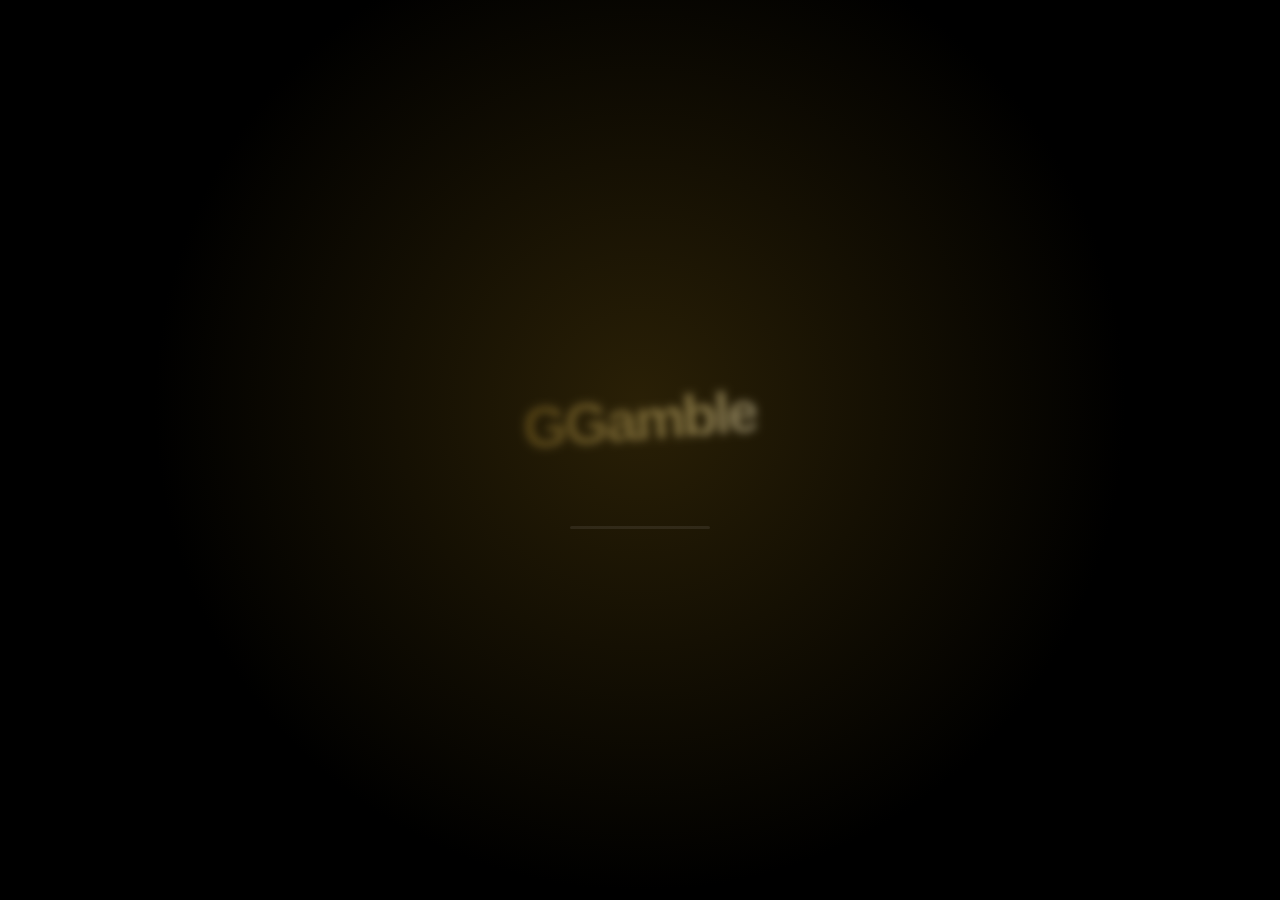
==== index.html @ 308857c6 "Alle Test-Spielstände ungültig (Neustart vor der Beta) Co-Authored-By: Claude Opus 5.5 <noreply@anth" ====
<!DOCTYPE html>
<html lang="de">
<head>
<meta charset="UTF-8">
<meta name="viewport" content="width=device-width,initial-scale=1,maximum-scale=1,user-scalable=no,viewport-fit=cover">
<meta name="theme-color" content="#000000">
<meta http-equiv="Cache-Control" content="no-cache, no-store, must-revalidate">
<meta http-equiv="Pragma" content="no-cache">
<meta http-equiv="Expires" content="0">
<meta name="apple-mobile-web-app-capable" content="yes">
<meta name="apple-mobile-web-app-status-bar-style" content="black-translucent">
<title>GGamble</title>
<link rel="icon" href="data:image/svg+xml,<svg xmlns='http://www.w3.org/2000/svg' viewBox='0 0 100 100'><circle cx='50' cy='50' r='48' fill='%23111'/><text x='50' y='64' font-size='42' text-anchor='middle' font-family='Arial' font-weight='900' fill='%23e8c45a'>GG</text></svg>">
<style>
:root{
  --bg:#000;--card:#111113;--card2:#18181b;--line:rgba(255,255,255,.08);--line2:rgba(255,255,255,.14);
  --txt:#f4f4f5;--mut:#8e8e93;--mut2:#5c5c62;--gold:#c9a43e;--gold2:#e8c45a;--red:#e8524a;--green:#4cc265;--blue:#3b7be0;--purple:#a65ce0;
  --r:28px;--ease:cubic-bezier(.22,1,.36,1);--spring:cubic-bezier(.34,1.56,.64,1);
  --st:env(safe-area-inset-top,0px);--sb:env(safe-area-inset-bottom,0px);
}
*{box-sizing:border-box;-webkit-tap-highlight-color:transparent;margin:0;padding:0}
html,body{background:#000;color:var(--txt);font-family:-apple-system,BlinkMacSystemFont,"SF Pro Display","Inter","Segoe UI",Roboto,Helvetica,Arial,sans-serif;-webkit-font-smoothing:antialiased;overscroll-behavior:none}
body{min-height:100vh;overflow-x:hidden}
#main{overflow-x:hidden}
button{font:inherit;color:inherit;background:none;border:0;cursor:pointer}
input,select,textarea{font:inherit;color:var(--txt)}
textarea.inp{resize:none;line-height:1.35}
.hidden{display:none!important}
.num{font-variant-numeric:tabular-nums}
.neg{color:var(--red)!important}.pos{color:var(--green)!important}.goldc{color:var(--gold2)!important}
svg.i{width:24px;height:24px;stroke:currentColor;fill:none;stroke-width:1.8;stroke-linecap:round;stroke-linejoin:round;flex:none}

/* ---------- splash ---------- */
#splash{position:fixed;inset:0;z-index:999;background:radial-gradient(circle at 50% 45%,#2a2006 0,#000 60%);display:flex;flex-direction:column;align-items:center;justify-content:center;transition:opacity .7s var(--ease),transform .7s var(--ease)}
#splash.out{opacity:0;transform:scale(1.08);pointer-events:none}
.logo-big{font-size:84px;font-weight:900;letter-spacing:-4px;background:linear-gradient(110deg,#8a6a1c 0%,#f6dc8a 30%,#fff6d6 45%,#c9a43e 60%,#8a6a1c 100%);background-size:250% 100%;-webkit-background-clip:text;background-clip:text;color:transparent;animation:logoIn 1s var(--spring) both,shine 2.2s 0.6s ease-in-out infinite}
.logo-sub{margin-top:6px;font-size:15px;letter-spacing:8px;color:#bfa25a;text-transform:uppercase;opacity:0;animation:fadeUp .8s .45s var(--ease) forwards}
.splash-bar{margin-top:34px;width:140px;height:3px;border-radius:3px;background:rgba(255,255,255,.08);overflow:hidden}
.splash-bar i{display:block;height:100%;width:0;background:linear-gradient(90deg,#8a6a1c,#f6dc8a);animation:load 1.3s .2s var(--ease) forwards}
@keyframes logoIn{0%{opacity:0;transform:scale(.4) rotate(-8deg);filter:blur(12px)}100%{opacity:1;transform:none;filter:none}}
@keyframes shine{0%{background-position:100% 0}60%,100%{background-position:-60% 0}}
@keyframes load{to{width:100%}}
@keyframes fadeUp{from{opacity:0;transform:translateY(14px)}to{opacity:1;transform:none}}

/* ---------- login ---------- */
#login{position:fixed;inset:0;z-index:900;background:radial-gradient(circle at 50% 0,#211904 0,#000 55%);display:flex;align-items:center;justify-content:center;padding:24px;animation:fadeIn .6s var(--ease)}
.login-box{width:100%;max-width:400px;animation:fadeUp .7s var(--ease)}
.login-box .logo-big{font-size:64px;text-align:center;display:block}
.login-box p.lead{text-align:center;color:var(--mut);margin:6px 0 28px;font-size:15px}
.seg{display:flex;background:var(--card2);border:1px solid var(--line);border-radius:999px;padding:4px;margin-bottom:16px;position:relative}
.seg button{flex:1;padding:12px 8px;border-radius:999px;font-weight:600;color:var(--mut);transition:.3s var(--ease);position:relative;z-index:1;white-space:nowrap}
.seg button.on{color:#fff;background:linear-gradient(180deg,#3a3a3f,#26262a);box-shadow:0 2px 10px rgba(0,0,0,.4),inset 0 1px 0 rgba(255,255,255,.08)}
.fld{width:100%;background:var(--card2);border:1px solid var(--line);border-radius:18px;padding:16px 18px;font-size:17px;margin-bottom:10px;outline:none;transition:border .2s}
.fld:focus{border-color:rgba(201,164,62,.6)}
.fld::placeholder{color:var(--mut2)}
.err{color:var(--red);font-size:14px;min-height:20px;margin:4px 4px 8px}
.small{font-size:13px;color:var(--mut);text-align:center;margin-top:16px;line-height:1.5}

/* ---------- buttons ---------- */
.btn{display:inline-flex;align-items:center;justify-content:center;gap:10px;padding:16px 22px;border-radius:999px;font-weight:700;font-size:17px;transition:transform .15s var(--ease),filter .2s,opacity .2s;user-select:none}
.btn:active{transform:scale(.96)}
.btn[disabled]{opacity:.35;pointer-events:none}
.btn.w{width:100%}
.btn.white{background:linear-gradient(180deg,#fff,#dcdce0);color:#111;box-shadow:0 6px 20px rgba(255,255,255,.08),inset 0 -2px 0 rgba(0,0,0,.08)}
.btn.dark{background:linear-gradient(180deg,#2c2c30,#1c1c1f);border:1px solid var(--line2);box-shadow:inset 0 1px 0 rgba(255,255,255,.06)}
.btn.red{background:linear-gradient(180deg,#e05a4c,#c13b30);color:#fff}
.btn.gold{background:linear-gradient(180deg,#f2d27a,#b98f2a);color:#1d1503}
.btn.blue{background:linear-gradient(180deg,#4b8cf0,#2457c4);color:#fff}
.btn.sm{padding:10px 16px;font-size:15px}
.btn.xs{padding:7px 12px;font-size:13px}
.linkbtn{color:var(--red);font-weight:600;font-size:18px;padding:16px;width:100%}

/* ---------- header ---------- */
#hdr{position:fixed;left:0;right:0;top:0;z-index:50;padding:calc(var(--st) + 10px) 12px 10px;display:flex;align-items:center;gap:10px;pointer-events:none;background:linear-gradient(180deg,rgba(0,0,0,.85) 40%,rgba(0,0,0,0))}
#hdr>*{pointer-events:auto}
.pill{background:linear-gradient(180deg,rgba(40,40,44,.92),rgba(22,22,25,.92));border:1px solid var(--line2);border-radius:999px;backdrop-filter:blur(18px);-webkit-backdrop-filter:blur(18px);box-shadow:0 8px 28px rgba(0,0,0,.55),inset 0 1px 0 rgba(255,255,255,.06)}
.balpill{display:flex;align-items:center;gap:10px;padding:5px 8px 5px 5px;min-width:0;flex:0 1 auto}
.gglogo{width:48px;height:48px;border-radius:50%;flex:none;display:grid;place-items:center;font-weight:900;font-size:17px;letter-spacing:-.5px;background:radial-gradient(circle at 35% 30%,#3a3a40,#121214);border:1px solid var(--line2);color:#f1d27c}
.balwrap{min-width:0}
#hBal{font-size:22px;font-weight:800;letter-spacing:-.5px;line-height:1.05;white-space:nowrap;transition:color .3s}
#hToday{font-size:12.5px;color:var(--mut);font-weight:600;white-space:nowrap}
.lockb{width:34px;height:34px;border-radius:50%;display:grid;place-items:center;background:rgba(232,82,74,.22);color:var(--red);flex:none}
.lockb svg{width:18px;height:18px}
.circbtn{width:58px;height:58px;border-radius:50%;display:grid;place-items:center;flex:none;margin-left:auto}
.lvlpill{display:flex;align-items:center;gap:4px;padding:5px;flex:none}
.lvlring{position:relative;width:48px;height:48px;display:grid;place-items:center;font-weight:800;font-size:17px}
.lvlring svg{position:absolute;inset:0;transform:rotate(-90deg)}
.avatar{width:48px;height:48px;border-radius:50%;display:grid;place-items:center;font-weight:600;font-size:17px;color:#2a2003;background:radial-gradient(circle at 35% 30%,#e3c25a,#a8862a);border:2px solid rgba(0,0,0,.4);background-size:cover;background-position:center;flex:none;overflow:hidden}
.bump{animation:bump .5s var(--spring)}
@keyframes bump{0%{transform:scale(1)}40%{transform:scale(1.12)}100%{transform:scale(1)}}

/* ---------- nav ---------- */
#nav{position:fixed;left:10px;right:10px;bottom:calc(var(--sb) + 10px);z-index:50;display:flex;justify-content:space-between;padding:6px;border-radius:40px}
#nav button{flex:1;display:flex;flex-direction:column;align-items:center;gap:3px;padding:8px 0 7px;border-radius:30px;color:#b8b8bd;font-size:11.5px;font-weight:600;transition:background .35s var(--ease),color .3s,transform .15s}
#nav button svg{width:26px;height:26px}
#nav button.on{background:linear-gradient(180deg,#3a3a3f,#26262a);color:#fff;box-shadow:inset 0 1px 0 rgba(255,255,255,.1),0 4px 14px rgba(0,0,0,.5)}
#nav button:active{transform:scale(.92)}

/* ---------- pages ---------- */
#main{padding:calc(var(--st) + 92px) 16px calc(var(--sb) + 120px);max-width:640px;margin:0 auto}
.page{animation:pageIn .45s var(--ease)}
@keyframes pageIn{from{opacity:0;transform:translateY(14px)}to{opacity:1;transform:none}}
@keyframes fadeIn{from{opacity:0}to{opacity:1}}
h1.t{font-size:44px;font-weight:800;letter-spacing:-1.5px;margin:6px 4px 4px;line-height:1.05}
p.sub{color:var(--mut);font-size:17px;margin:6px 4px 18px;line-height:1.35}
.sec{color:#a0a0a6;font-size:15px;font-weight:600;letter-spacing:1.6px;text-transform:uppercase;margin:28px 8px 12px;display:flex;justify-content:space-between;align-items:baseline;gap:8px}
.sec small{letter-spacing:.3px;text-transform:none;font-size:13px;color:var(--mut)}
.card{background:linear-gradient(180deg,#141416,#0d0d0f);border:1px solid var(--line);border-radius:var(--r);padding:20px;margin-bottom:14px;box-shadow:0 10px 30px rgba(0,0,0,.35)}
.card.tight{padding:0;overflow:hidden}
.row{display:flex;align-items:center;gap:14px}
.row.sb{justify-content:space-between}
.list .it{display:flex;align-items:center;gap:16px;padding:16px 18px;border-bottom:1px solid var(--line);transition:background .2s}
.list .it:last-child{border-bottom:0}
.list .it:active{background:rgba(255,255,255,.04)}
.ibox{width:46px;height:46px;border-radius:14px;background:#232327;display:grid;place-items:center;flex:none}
.it .lbl{flex:1;font-size:19px}
.it .val{color:var(--mut);font-size:18px}
.chev{color:var(--mut2);width:20px;height:20px}
.chip{display:inline-flex;align-items:center;gap:6px;padding:8px 14px;border-radius:999px;background:#202024;border:1px solid var(--line);font-weight:700;font-size:15px}
.chip.gold{background:rgba(201,164,62,.16);color:var(--gold2);border-color:rgba(201,164,62,.2)}
.chip.red{background:rgba(232,82,74,.18);color:#ff8b82;border-color:rgba(232,82,74,.2)}
.stats{display:grid;grid-template-columns:1fr 1fr;gap:12px}
.stat{background:linear-gradient(180deg,#141416,#0d0d0f);border:1px solid var(--line);border-radius:24px;padding:18px}
.stat small{color:var(--mut);font-size:15px}
.stat b{display:block;font-size:24px;margin-top:6px;letter-spacing:-.4px}
.inp{width:100%;background:#1d1d20;border:1px solid var(--line);border-radius:18px;padding:16px 18px;font-size:18px;outline:none}
.inp:focus{border-color:rgba(201,164,62,.5)}
.bar{height:6px;border-radius:6px;background:#26262a;overflow:hidden}
.bar i{display:block;height:100%;background:linear-gradient(90deg,#d4d4d8,#fff);border-radius:6px;transition:width .6s var(--ease)}
.hint{color:var(--mut);font-size:15px;line-height:1.45;margin:10px 4px}
.tabs{display:flex;background:#141416;border:1px solid var(--line);border-radius:999px;padding:5px;gap:4px;overflow-x:auto;scrollbar-width:none;margin-bottom:14px}
.tabs::-webkit-scrollbar{display:none}
.tabs button{padding:11px 18px;border-radius:999px;color:var(--mut);font-weight:600;white-space:nowrap;transition:.3s var(--ease);font-size:16px}
.tabs button.on{background:linear-gradient(180deg,#3a3a3f,#26262a);color:#fff}

/* ---------- sheet / modal ---------- */
.ov{position:fixed;inset:0;z-index:200;background:rgba(0,0,0,.55);backdrop-filter:blur(8px);-webkit-backdrop-filter:blur(8px);display:flex;align-items:flex-end;justify-content:center;animation:fadeIn .3s var(--ease)}
.ov.center{align-items:center;padding:16px}
.ov.closing{animation:fadeOut .28s var(--ease) forwards}
.ov.closing .sheet{animation:sheetOut .28s var(--ease) forwards}
@keyframes fadeOut{to{opacity:0}}
.sheet{width:100%;max-width:560px;max-height:88vh;overflow:auto;background:linear-gradient(180deg,#2a2a2e,#1a1a1d);border:1px solid var(--line2);border-radius:34px;margin:0 10px calc(var(--sb) + 10px);padding:24px;animation:sheetIn .5s var(--spring);box-shadow:0 30px 80px rgba(0,0,0,.7)}
.ov.center .sheet{margin:0}
@keyframes sheetIn{from{transform:translateY(60%) scale(.96);opacity:0}to{transform:none;opacity:1}}
@keyframes sheetOut{to{transform:translateY(40%) scale(.97);opacity:0}}
.sheet h2{font-size:30px;font-weight:800;letter-spacing:-.8px}
.sheet .x{width:48px;height:48px;border-radius:50%;background:#3a3a3f;display:grid;place-items:center;flex:none}
.full{position:fixed;inset:0;z-index:150;background:#000;overflow:auto;animation:zoomIn .5s var(--ease)}
@keyframes zoomIn{from{opacity:0;transform:scale(.92)}to{opacity:1;transform:none}}
.full.closing{animation:zoomOut .3s var(--ease) forwards}
@keyframes zoomOut{to{opacity:0;transform:scale(.94)}}

/* ---------- toast ---------- */
#toasts{position:fixed;top:calc(var(--st) + 14px);left:12px;right:12px;z-index:600;display:flex;flex-direction:column;align-items:center;gap:8px;pointer-events:none}
.toast{max-width:560px;width:100%;display:flex;gap:14px;align-items:center;padding:16px 20px;border-radius:30px;background:linear-gradient(180deg,rgba(52,52,57,.96),rgba(30,30,33,.96));border:1px solid var(--line2);backdrop-filter:blur(16px);-webkit-backdrop-filter:blur(16px);font-weight:700;font-size:17px;line-height:1.3;box-shadow:0 18px 40px rgba(0,0,0,.6);animation:toastIn .5s var(--spring)}
.toast.out{animation:toastOut .35s var(--ease) forwards}
.toast .ti{width:32px;height:32px;border-radius:50%;border:2px solid #aaa;display:grid;place-items:center;flex:none;font-size:16px;color:#ccc}
.toast.good .ti{border-color:var(--green);color:var(--green)}
.toast.bad .ti{border-color:var(--red);color:var(--red)}
@keyframes toastIn{from{transform:translateY(-120%) scale(.9);opacity:0}to{transform:none;opacity:1}}
@keyframes toastOut{to{transform:translateY(-120%);opacity:0}}

/* ---------- win fx ---------- */
#fx{position:fixed;inset:0;z-index:700;pointer-events:none}
#bigwin{position:fixed;inset:0;z-index:690;display:flex;flex-direction:column;align-items:center;justify-content:center;background:radial-gradient(circle at 50% 50%,rgba(60,40,0,.75),rgba(0,0,0,.92) 70%);animation:fadeIn .25s}
#bigwin .rays{position:absolute;width:160vmax;height:160vmax;left:50%;top:50%;margin:-80vmax 0 0 -80vmax;background:repeating-conic-gradient(from 0deg,rgba(255,210,90,.16) 0 8deg,transparent 8deg 20deg);animation:spin 14s linear infinite;mask:radial-gradient(circle,#000 0,transparent 60%);-webkit-mask:radial-gradient(circle,#000 0,transparent 60%)}
#bigwin .bw-t{position:relative;font-size:min(17vw,96px);font-weight:900;letter-spacing:-2px;text-align:center;line-height:.95;background:linear-gradient(180deg,#fff7d1 0%,#f5cf5a 45%,#a77a14 100%);-webkit-background-clip:text;background-clip:text;color:transparent;filter:drop-shadow(0 6px 0 #4a3405) drop-shadow(0 0 30px rgba(255,200,60,.6));animation:bwIn .8s var(--spring) both}
#bigwin .bw-a{position:relative;margin-top:22px;font-size:min(11vw,56px);font-weight:900;color:#fff;text-shadow:0 0 24px rgba(255,220,120,.8);animation:bwIn .8s .15s var(--spring) both}
#bigwin .bw-s{position:relative;margin-top:30px;color:#d9c48a;font-weight:600;animation:fadeIn 1s 1s both}
#bigwin.epic .bw-t{background:linear-gradient(180deg,#fff 0%,#e6b3ff 35%,#9a3ff0 70%,#4b0f86 100%);-webkit-background-clip:text;background-clip:text;filter:drop-shadow(0 6px 0 #2a0650) drop-shadow(0 0 40px rgba(190,100,255,.8))}
@keyframes bwIn{0%{transform:scale(.2) rotate(-6deg);opacity:0}100%{transform:none;opacity:1}}
@keyframes spin{to{transform:rotate(360deg)}}
.shake{animation:shake .6s cubic-bezier(.36,.07,.19,.97)}
@keyframes shake{10%,90%{transform:translate(-2px,1px)}20%,80%{transform:translate(4px,-2px)}30%,50%,70%{transform:translate(-7px,3px)}40%,60%{transform:translate(7px,-3px)}}
.flash{position:fixed;inset:0;z-index:680;pointer-events:none;background:radial-gradient(circle,rgba(255,230,150,.6),rgba(255,200,80,0) 70%);animation:flash .7s ease-out forwards}
@keyframes flash{from{opacity:1}to{opacity:0}}

/* ---------- halle ---------- */
.halle-top{display:flex;align-items:center;justify-content:space-between;margin:0 0 4px}
.halle-top .icons{display:flex;gap:10px}
.halle-top .icons{gap:8px}
.halle-top .icons button{width:52px;height:52px;border-radius:50%;display:grid;place-items:center}
.halle-top h1.t{font-size:clamp(32px,10vw,44px)}
.rl .it .chev{display:none}
.stage{position:relative;height:430px;margin:0 -16px;overflow:hidden;background:radial-gradient(ellipse at 50% 100%,rgba(40,40,80,.45),transparent 60%),linear-gradient(180deg,#000 0,#05050d 70%,#0d0d1c 100%)}
.stage:before{content:"";position:absolute;inset:0;background:conic-gradient(from 180deg at 30% -10%,transparent 0 160deg,rgba(255,255,255,.05) 170deg,transparent 185deg),conic-gradient(from 180deg at 70% -10%,transparent 0 170deg,rgba(255,255,255,.05) 180deg,transparent 195deg);pointer-events:none}
.stage .floor{position:absolute;left:0;right:0;bottom:0;height:110px;background:linear-gradient(180deg,#0e0e22,#151532);border-top:1px solid rgba(160,160,255,.12)}
.carousel{position:absolute;inset:0 0 0 0;display:flex;gap:18px;overflow-x:auto;scroll-snap-type:x mandatory;padding:40px calc(50% - 90px) 0;scrollbar-width:none;align-items:flex-start}
.carousel::-webkit-scrollbar{display:none}
.mini{flex:none;width:180px;scroll-snap-align:center;transition:transform .5s var(--ease),filter .5s;transform:scale(.82);filter:brightness(.55);cursor:pointer}
.mini.cur{transform:scale(1);filter:none}
.neon{position:absolute;font-weight:900;font-size:26px;pointer-events:none;opacity:.9}
.arrow{position:absolute;top:340px;width:76px;height:76px;border-radius:50%;display:grid;place-items:center;z-index:3}
.arrow.l{left:6px}.arrow.r{right:6px}
.slotcard{position:relative;margin-top:-30px;z-index:4;padding:22px}
.slotcard .top{display:flex;align-items:center;gap:12px}
.slotcard .bar{flex:1}
.slotcard h3{font-size:42px;font-weight:800;letter-spacing:-1.4px;margin-top:20px}
.paychips{display:flex;gap:10px;overflow-x:auto;margin:18px 0;scrollbar-width:none}
.paychips::-webkit-scrollbar{display:none}
.paychips span{flex:none;display:flex;align-items:center;gap:10px;padding:10px 16px;border-radius:999px;background:#1d1d21;font-weight:800;font-size:17px}
.paychips em{font-style:normal;font-size:26px;letter-spacing:4px}
.sl-list .sl{display:flex;align-items:center;gap:16px;padding:16px;border-radius:26px;margin-bottom:12px;border:1px solid rgba(255,255,255,.07);transition:transform .15s}
.sl-list .sl:active{transform:scale(.98)}
.sl-list .sl.sel{border:2px solid #f2b844}
.sl .ico{width:74px;height:74px;border-radius:20px;background:#f5efe3;display:grid;place-items:center;font-size:40px;flex:none;border:3px solid currentColor}
.sl .nm{font-size:22px;font-weight:800}
.sl .ds{color:#b0b0b6;font-size:16px;margin:3px 0;white-space:nowrap;overflow:hidden;text-overflow:ellipsis}
.sl .mx{font-weight:800;font-size:18px}
.sl .star{width:52px;height:52px;border-radius:50%;background:rgba(255,255,255,.08);display:grid;place-items:center;margin-left:auto;flex:none}
.sl.locked{opacity:.55}
.star.on{color:#f5c84a}
.star.on svg{fill:#f5c84a}

/* ---------- cabinet ---------- */
.cab{--c:#c9a43e;--c2:#1a2c6c;position:relative;margin:0 auto;width:100%;max-width:420px;padding:0 4%;}
.cab .arch{position:relative;height:90px;border-radius:200px 200px 0 0;background:linear-gradient(180deg,var(--c2),#060a1e);border:4px solid var(--c);border-bottom:0;overflow:hidden}
.cab .bulbs{position:absolute;inset:0}
.cab .bulbs i{position:absolute;width:14px;height:14px;border-radius:50%;background:#fff3c4;box-shadow:0 0 8px #ffd56a,0 0 16px #ffb31a;animation:bulb 1.2s infinite}
@keyframes bulb{0%,100%{opacity:1}50%{opacity:.25}}
.cab .body{background:linear-gradient(90deg,#4a3a0c,var(--c) 6%,#5a4610 10%,var(--c2) 12%,#0a1030 50%,var(--c2) 88%,#5a4610 90%,var(--c) 94%,#4a3a0c);padding:14px 16px 18px;border-radius:0 0 18px 18px}
.cab .scr{border:4px solid var(--c);border-radius:16px;background:repeating-conic-gradient(from 0deg at 50% 60%,rgba(255,255,255,.07) 0 6deg,transparent 6deg 12deg),radial-gradient(circle at 50% 60%,var(--c2),#020617);padding:10px 8px;text-align:center;overflow:hidden;position:relative;margin-bottom:12px}
.cab .marq{font-size:12px;font-weight:900;letter-spacing:3px;color:#fff;white-space:nowrap;overflow:hidden;opacity:.85}
.cab .marq span{display:inline-block;animation:marq 9s linear infinite;padding-left:100%}
@keyframes marq{to{transform:translateX(-100%)}}
.cab .ttl{font-size:clamp(26px,8vw,42px);font-weight:900;letter-spacing:-.5px;line-height:1.05;margin:6px 0;color:transparent;background:linear-gradient(180deg,#fff8d8,#f2cf63 50%,#a07818);-webkit-background-clip:text;background-clip:text;filter:drop-shadow(0 3px 0 rgba(0,0,0,.6)) drop-shadow(0 0 14px rgba(255,210,90,.45));text-transform:uppercase}
.cab .ttl-ic{font-size:30px;letter-spacing:12px}
.cab .reelbox{position:relative;background:linear-gradient(180deg,#2b2006,#120c02);border-radius:18px;padding:10px;border:2px solid #3c2d08}
.cab .reels{display:flex;gap:4px;position:relative;border-radius:8px;overflow:hidden;background:#000;padding:3px}
.reel{flex:1;overflow:hidden;position:relative;border-radius:4px;background:linear-gradient(180deg,#9c9c9c,#f4f4f4 25%,#fff 50%,#f4f4f4 75%,#9c9c9c)}
.strip{will-change:transform}
.cell{display:grid;place-items:center;font-size:var(--fs,42px);line-height:1;position:relative;font-family:Georgia,"Times New Roman",serif;font-weight:900}
.cell.L{font-size:calc(var(--fs,42px)*.95)}
.cell.win{animation:cellwin .9s ease-in-out infinite}
.cell.win:after{content:"";position:absolute;inset:3px;border-radius:8px;border:3px solid #ffd447;box-shadow:0 0 16px #ffc61a,inset 0 0 14px rgba(255,200,40,.5)}
@keyframes cellwin{0%,100%{transform:scale(1)}50%{transform:scale(1.13)}}
.reel.spin .strip{filter:blur(1.6px)}
.lines{position:absolute;inset:13px;pointer-events:none}
.lines path{fill:none;stroke-width:5;stroke-linecap:round;stroke-linejoin:round;filter:drop-shadow(0 0 6px currentColor);stroke-dasharray:1000;stroke-dashoffset:1000;animation:draw .6s ease-out forwards}
@keyframes draw{to{stroke-dashoffset:0}}
.cab .led{display:flex;justify-content:space-between;align-items:center;margin-top:12px;padding:8px 14px;background:#0a0703;border-radius:10px;border:1px solid #2a1f08;font-family:"Courier New",monospace;font-weight:900;font-size:20px;color:#ffcf6a;text-shadow:0 0 8px #ff9d1a}
.cab .led small{display:block;font-size:9px;color:#6d5a2a;letter-spacing:1px;text-shadow:none}
.cab .btns{display:flex;gap:10px;align-items:center;margin-top:12px;padding:0 6px}
.cab .btns i{width:44px;height:16px;border-radius:4px;background:linear-gradient(180deg,#d8d8d8,#8a8a8a);box-shadow:0 3px 0 #444}
.cab .btns i:first-child{background:linear-gradient(180deg,#7bc3ff,#2a7fd4)}
.cab .btns b{margin-left:auto;width:80px;height:26px;border-radius:50%;background:radial-gradient(ellipse at 50% 30%,#ff7b6b,#c4271b);box-shadow:0 4px 0 #6a120b}
.jpbar{display:flex;justify-content:center;gap:8px;margin:0 0 10px;flex-wrap:wrap}
.jpbar span{padding:6px 12px;border-radius:999px;background:rgba(0,0,0,.5);border:1px solid var(--c);font-weight:800;font-size:13px;color:#ffe08a}
.fsbadge{position:absolute;left:50%;top:-14px;transform:translateX(-50%);padding:6px 14px;border-radius:999px;background:linear-gradient(180deg,#ff5fa2,#b0186a);font-weight:900;font-size:14px;z-index:3;box-shadow:0 0 18px rgba(255,80,160,.7);white-space:nowrap}
.machine{min-height:100%;padding:calc(var(--st) + 14px) 0 calc(var(--sb) + 290px);background:radial-gradient(ellipse at 50% 0,rgba(40,40,90,.35),transparent 60%),#000}
.mhead{display:flex;align-items:center;justify-content:space-between;padding:0 14px;margin-bottom:14px;gap:10px}
.mhead .circbtn{margin:0;width:64px;height:64px}
.mtitle{padding:8px 26px;text-align:center}
.mtitle b{display:block;font-size:22px}
.mtitle small{color:#b8b8bd;font-size:15px;font-weight:600}
.mpanel{position:fixed;left:10px;right:10px;bottom:calc(var(--sb) + 10px);z-index:160;border-radius:38px;padding:18px;max-width:600px;margin:0 auto}
.mpanel .row1{display:flex;align-items:center;gap:10px}
.mpanel .g small{color:var(--mut);font-size:14px}
.mpanel .g{min-width:0}.mpanel .g b{display:block;white-space:nowrap;font-size:24px;font-weight:800;letter-spacing:-.5px}
.mpanel .g em{font-style:normal;font-size:13px;color:var(--mut)}
.stake{display:flex;align-items:center;gap:6px;margin-left:auto}
.stake .rb{width:52px;height:52px;border-radius:50%;background:#2c2c30;border:1px solid var(--line2);display:grid;place-items:center;font-size:26px;font-weight:300}
.stake .sv{text-align:center;min-width:86px}
.stake .sv small{color:var(--mut);font-size:13px}
.stake .sv b{display:block;font-size:22px}
.side{display:flex;gap:10px;margin-top:12px}
.side button{flex:1;justify-content:center;padding:10px 14px;border-radius:999px;background:#2a2a2e;border:1px solid var(--line2);font-weight:700;font-size:14px;display:flex;align-items:center;gap:6px;white-space:nowrap}
.side button.on{background:linear-gradient(180deg,#6a3ab0,#3d1a72);border-color:#a370ff;box-shadow:0 0 14px rgba(160,100,255,.5)}
.side button.auto.on{background:linear-gradient(180deg,#2f8ae0,#10479b);border-color:#5cb0ff;box-shadow:0 0 14px rgba(80,160,255,.5)}
.side button.allin.on{background:linear-gradient(180deg,#e0552f,#9b2410);border-color:#ff8a5c}
#spinBtn{margin-top:14px;font-size:22px;padding:18px}
#spinBtn.spinning{opacity:.75}

/* ---------- wheel ---------- */
.wheelwrap{position:relative;width:min(84vw,420px);aspect-ratio:1;margin:18px auto 22px}
.wheelwrap canvas{width:100%;height:100%;transition:transform 5.2s cubic-bezier(.12,.75,.1,1)}
.wheelpin{position:absolute;left:50%;top:-14px;width:36px;height:56px;margin-left:-18px;z-index:2;filter:drop-shadow(0 4px 6px rgba(0,0,0,.5))}

/* ---------- lose ---------- */
.ticket{position:relative;border-radius:var(--r);padding:16px;margin-bottom:22px;background:#0f0f10;border:1px solid var(--line)}
.tk{user-select:none;-webkit-user-select:none;--a:#c7834e;--b:#e7b88a;position:relative;border-radius:22px;padding:22px 20px 18px;overflow:hidden;background:repeating-conic-gradient(from 0deg at 50% 22%,rgba(255,255,255,.1) 0 7deg,transparent 7deg 14deg),radial-gradient(circle at 50% 22%,var(--b),var(--a) 75%);box-shadow:inset 0 0 0 2px rgba(255,255,255,.25)}
.tk:before{content:"";position:absolute;inset:0;background-image:radial-gradient(rgba(255,255,255,.18) 1.2px,transparent 1.6px);background-size:16px 16px;pointer-events:none}
.tk>*{position:relative}
.tk .brand{display:inline-block;padding:8px 18px;border-radius:999px;background:rgba(0,0,0,.25);font-weight:900;letter-spacing:4px;font-size:15px;color:#fff}
.tk .brand em{font-style:normal;color:#f3cf63}
.tk .price{position:absolute;right:18px;top:18px;padding:16px 20px;border-radius:999px;background:radial-gradient(circle at 40% 30%,#fff,#d7d2c8);color:#1b1b1b;font-weight:900;font-size:24px;box-shadow:0 4px 12px rgba(0,0,0,.3)}
.tk .emb{width:96px;height:96px;border-radius:50%;margin:18px auto 0;background:radial-gradient(circle at 40% 30%,#fffdf6,#e9e2d1);display:grid;place-items:center;font-size:46px;box-shadow:0 6px 18px rgba(0,0,0,.25),0 0 0 6px rgba(255,255,255,.25)}
.tk .emb svg{width:46px;height:46px;stroke:var(--a);stroke-width:2.2}
.tk h3{text-align:center;font-size:clamp(28px,8.6vw,56px);overflow-wrap:break-word;hyphens:auto;-webkit-hyphens:auto;font-weight:900;letter-spacing:-2px;color:#fff;text-shadow:0 4px 0 rgba(0,0,0,.35),0 0 18px rgba(0,0,0,.2);margin-top:4px;line-height:1.05}
.burst{position:absolute;right:6px;top:110px;width:150px;height:110px;display:grid;place-items:center;transform:rotate(8deg);text-align:center;color:#2b1f00;font-weight:900;filter:drop-shadow(0 4px 6px rgba(0,0,0,.3))}
.burst:before{content:"";position:absolute;inset:0;background:radial-gradient(circle,#ffe58a,#f0c437);clip-path:polygon(50% 0,58% 18%,75% 6%,74% 26%,95% 22%,84% 40%,100% 52%,82% 60%,92% 80%,72% 76%,66% 96%,52% 82%,38% 98%,32% 78%,10% 84%,20% 62%,0 50%,18% 40%,6% 20%,28% 24%,26% 4%,42% 18%)}
.burst small{position:relative;display:block;font-size:12px;letter-spacing:2px}
.burst b{position:relative;display:block;font-size:22px}
.tk.dark .burst:before{background:radial-gradient(circle,#d8d0b4,#a79f86)}
.scrz{margin-top:18px;background:#fbf8f0;border-radius:22px;padding:14px;border:2px dashed rgba(0,0,0,.18);box-shadow:inset 0 0 0 6px #fbf8f0}
.tk.dark .scrz{background:#c9c9c9;box-shadow:inset 0 0 0 6px #c9c9c9}
.scrz .lab{text-align:center;font-weight:800;letter-spacing:4px;font-size:14px;color:#555;margin:2px 0 10px}
.scrz .grid{display:grid;gap:12px}
.scrz .grid.g3{grid-template-columns:repeat(3,1fr)}
.scrz .grid.g2{grid-template-columns:repeat(2,1fr)}
.scrz .grid.g4{grid-template-columns:repeat(4,1fr)}
.sc{position:relative;border-radius:14px;background:#fff;aspect-ratio:1.1;display:grid;place-items:center;overflow:hidden;color:#222;font-weight:900;font-size:clamp(15px,4.6vw,24px);text-align:center;box-shadow:inset 0 0 0 1px rgba(0,0,0,.08)}
.g2 .sc{aspect-ratio:3.6}
.g4 .sc{aspect-ratio:.8;font-size:clamp(13px,3.8vw,19px)}
.sc small{display:block;font-size:.62em;color:#777;margin-top:3px}
.sc .sym{font-size:1.8em}
.sc canvas{position:absolute;inset:0;width:100%;height:100%;touch-action:none;transition:opacity .45s}
.sc canvas.gone{opacity:0;pointer-events:none}
.sc.hit{background:radial-gradient(circle,#fff6c8,#ffd75a);animation:cellwin .9s ease-in-out infinite;box-shadow:0 0 0 3px #e9a90f,0 0 20px #ffcc33}
.tk .rule{margin-top:16px;padding:14px;border-radius:999px;background:rgba(0,0,0,.25);text-align:center;font-weight:800;font-size:clamp(16px,4.6vw,22px);color:#fff}
.tk .foot{display:flex;align-items:center;gap:14px;margin-top:16px}
.tk .barcode{flex:1;height:38px;border-radius:6px;background:#fff repeating-linear-gradient(90deg,#111 0 2px,transparent 2px 4px,#111 4px 5px,transparent 5px 8px,#111 8px 11px,transparent 11px 12px);border:4px solid #fff}
.tk .nr{font-family:"Courier New",monospace;font-size:13px;font-weight:700;color:rgba(255,255,255,.8);line-height:1.4}
.tk .nr small{display:block;font-family:inherit;font-weight:500;opacity:.8}
.tkbar{display:flex;gap:10px;margin-top:14px;align-items:center}
.tkbar .lockinfo{flex:1}
.tklocked .tk{filter:grayscale(1) brightness(.55)}
.tkres{text-align:center;font-weight:900;font-size:22px;margin-top:12px;min-height:28px}

/* ---------- wetten ---------- */
.match .tm{display:grid;grid-template-columns:minmax(0,1fr) auto minmax(0,1fr);align-items:center;gap:10px;margin-bottom:16px}
.match .tm .n{min-width:0;font-size:clamp(16px,4.8vw,21px);font-weight:700;display:flex;align-items:center;gap:10px;line-height:1.2}
.match .tm .n.r{justify-content:flex-end;text-align:right}
.dot{width:20px;height:20px;border-radius:50%;flex:none;box-shadow:inset 0 0 0 3px rgba(0,0,0,.35),0 0 0 2px rgba(255,255,255,.06)}
.match .vs{color:var(--mut);font-size:17px}
.odds{display:grid;grid-template-columns:1fr 1fr 1fr 64px;gap:10px}
.odd{padding:10px 4px;border-radius:24px;background:#1a1a1d;border:1px solid var(--line2);text-align:center;transition:.2s var(--ease)}
.odd small{display:block;color:#aaa;font-size:15px}
.odd b{font-size:24px}
.odd.on{background:linear-gradient(180deg,#f4d77d,#c29a30);color:#1d1503;border-color:#f4d77d}
.odd.on small{color:#4b3a0a}
.odd.plus{display:grid;place-items:center;font-size:30px;font-weight:300}
.score{font-size:30px;font-weight:900;text-align:center;min-width:80px}
.live{color:var(--red);font-weight:800;font-size:13px;display:flex;align-items:center;gap:6px;justify-content:center}
.live:before{content:"";width:8px;height:8px;border-radius:50%;background:var(--red);animation:bulb 1s infinite}
.betslip .sel{display:flex;justify-content:space-between;gap:10px;padding:10px 0;border-bottom:1px solid var(--line);font-size:15px}

/* ---------- börse ---------- */
.mkts{display:flex;gap:12px;overflow-x:auto;scrollbar-width:none}
.mkts::-webkit-scrollbar{display:none}
.mkt{flex:none;width:210px;padding:16px 18px;border-radius:22px;background:#1a2a1c;border:2px solid transparent;font-family:"Courier New",ui-monospace,monospace;display:grid;grid-template-columns:1fr auto;gap:2px 8px;text-align:left}
.mkt.dn{background:#2a1a1a}
.mkt.on{border-color:#e8e8e8}
.mkt b{font-size:24px;letter-spacing:1px;font-family:-apple-system,system-ui,sans-serif;font-weight:800}
.mkt .p{text-align:right;font-size:18px;font-weight:700;letter-spacing:1px}
.mkt small{color:#9a9a9a;letter-spacing:2px;font-size:14px}
.mkt .c{text-align:right;font-size:16px;font-weight:700}
.tfs{display:inline-flex;background:#1d1d20;border-radius:999px;padding:4px;margin:12px 0}
.tfs button{padding:9px 16px;border-radius:999px;color:#9a9a9f;font-weight:700;font-size:16px}
.tfs button.on{background:#3a3a3f;color:#fff}
#chart{width:100%;height:330px;display:block}
.trade{display:grid;grid-template-columns:1fr 1fr;gap:12px}
.tb{padding:16px;border-radius:24px;text-align:center;color:#fff;transition:transform .12s}
.tb:active{transform:scale(.97)}
.tb small{font-size:16px;letter-spacing:1px}
.tb b{display:block;font-size:clamp(24px,7vw,34px);font-weight:800}
.tb.s{background:linear-gradient(180deg,#d65446,#a83226)}
.tb.b{background:linear-gradient(180deg,#3cbf63,#22964a)}
.tb small{display:block}
.bxpro{margin-top:16px;border:1px solid var(--line);border-radius:18px;padding:12px 14px}
.bxpro summary{cursor:pointer;color:var(--mut);font-size:16px;list-style:none}
.bxpro summary::-webkit-details-marker{display:none}
.bxpro[open] summary{margin-bottom:6px}
.lotrow{display:flex;align-items:center;gap:10px}
.lotrow .rb{width:50px;height:50px;border-radius:50%;background:#2a2a2e;font-size:26px;flex:none}
.qch{display:grid;grid-template-columns:repeat(4,1fr);gap:8px;margin-top:10px}
.qch button,.three button{padding:12px;border-radius:999px;background:#232327;border:1px solid var(--line2);font-weight:700;font-size:17px}
.three{display:grid;grid-template-columns:repeat(3,1fr);gap:8px;margin-top:12px}
.two{display:grid;grid-template-columns:1fr 1fr;gap:10px}
.lbl2{color:var(--mut);font-size:16px;margin:16px 4px 8px}
select.inp{appearance:none;-webkit-appearance:none;background-image:linear-gradient(45deg,transparent 50%,#aaa 50%),linear-gradient(135deg,#aaa 50%,transparent 50%);background-position:calc(100% - 26px) 50%,calc(100% - 19px) 50%;background-size:7px 7px;background-repeat:no-repeat}
.acct{display:grid;grid-template-columns:repeat(4,1fr);gap:12px 8px}
.acct small{display:block;color:var(--mut);letter-spacing:2px;font-size:13px}
.acct b{font-size:20px}
.ptable{overflow-x:auto;margin-top:12px}
.ptable table{width:100%;border-collapse:collapse;font-size:14px;white-space:nowrap}
.ptable th{color:var(--mut);font-weight:600;text-align:left;padding:8px 6px}
.ptable td{padding:10px 6px;border-top:1px solid var(--line)}
.empty{text-align:center;color:var(--mut);padding:26px 0;font-size:17px}

/* ---------- spiele ---------- */
.energy{display:inline-flex;align-items:center;gap:10px;padding:14px 22px;font-size:24px;font-weight:800}
.warn{border-color:rgba(232,82,74,.45);background:linear-gradient(180deg,#1a0f0f,#0d0d0f)}
.warn h4{color:#ff9f97;font-size:21px}
.task{background:#1a1a1d;border-radius:22px;padding:18px;margin-top:12px}
.task .row{justify-content:space-between}
.task b{font-size:18px}
.task .bar{margin:14px 0}
.task.done{opacity:.55}
.pots{display:grid;grid-template-columns:repeat(3,1fr);gap:12px;text-align:center}
.pot{position:relative;width:86px;height:110px;margin:0 auto;border-radius:20px 20px 44px 44px;background:#222;overflow:hidden;border:3px solid #2a2a2a}
.pot:before{content:"";position:absolute;top:-2px;left:50%;width:30px;height:12px;margin-left:-15px;background:#6a5428;border-radius:0 0 6px 6px;z-index:2}
.pot i{position:absolute;left:0;right:0;bottom:0;height:65%;display:grid;place-items:center;font-style:normal;font-weight:900;font-size:28px;color:rgba(255,255,255,.85)}
.pot.p2 i{background:linear-gradient(180deg,#7ad07a,#4fb54f);box-shadow:0 0 22px #4fb54f}
.pot.p4 i{background:linear-gradient(180deg,#5fa0f5,#2e74e6);box-shadow:0 0 22px #2e74e6}
.pot.p6 i{background:linear-gradient(180deg,#c487f0,#9a4fe0);box-shadow:0 0 22px #9a4fe0}
.pot.p50{border-color:#c9a227;box-shadow:0 0 24px #000,0 0 18px #c9a22788}.pot.p50 i{background:radial-gradient(circle at 50% 30%,#3a3a3a,#000 70%);color:#f5cf5a;text-shadow:0 0 10px #f5cf5a;box-shadow:0 0 26px #7a3cff;animation:sbPot 2s ease-in-out infinite}@keyframes sbPot{50%{box-shadow:0 0 40px #b06aff}}.pot.p100 i{background:linear-gradient(180deg,#ff5a5a,#ffb84a,#ffe14a,#5ad86a,#4ab0ff,#b06aff);box-shadow:0 0 26px #ff7ad9}
.pots b{display:block;font-size:26px;margin:10px 0}
.gm{display:block;width:100%;text-align:left}
.gm .ibox{width:76px;height:76px;border-radius:22px}
.gm h4{font-size:25px;margin-top:18px}
.gm p{color:#b0b0b6;font-size:18px;margin:6px 0 14px}
.neu{position:absolute;right:20px;top:20px;padding:6px 14px;border-radius:999px;background:#e8c43e;color:#1d1503;font-weight:900;letter-spacing:2px;font-size:15px}
.game-ov{position:fixed;inset:0;z-index:300;background:#000;display:flex;flex-direction:column;animation:zoomIn .4s var(--ease)}
.game-ov .gh{display:flex;align-items:center;justify-content:space-between;padding:calc(var(--st) + 12px) 16px 10px;gap:10px}
.game-ov .gh b{font-size:22px}
.game-ov .gbody{flex:1;position:relative;display:flex;flex-direction:column;align-items:center;justify-content:center;padding:16px;overflow:hidden}
.game-ov canvas{touch-action:none}
.game-ov{touch-action:none;overscroll-behavior:contain;-webkit-user-select:none;user-select:none;-webkit-touch-callout:none}
.game-ov button{touch-action:manipulation}
html:has(.game-ov),body:has(.game-ov){overflow:hidden!important;overscroll-behavior:none}
.hud{display:flex;gap:10px;justify-content:center}
.hud span{padding:10px 18px;border-radius:999px;background:#1d1d20;font-weight:800;font-size:18px}
.opts{display:grid;grid-template-columns:1fr 1fr;gap:12px;width:100%;max-width:440px;margin-top:22px}
.opts button{padding:20px;border-radius:24px;background:#1f1f22;border:1px solid var(--line2);font-size:24px;font-weight:800;transition:.15s}
.opts button.ok{background:#1f4a28;border-color:var(--green)}
.opts button.no{background:#4a1f1f;border-color:var(--red)}
.money{display:flex;flex-wrap:wrap;gap:10px;justify-content:center;max-width:440px;min-height:180px;align-content:center}
.coin{width:58px;height:58px;border-radius:50%;display:grid;place-items:center;font-weight:900;font-size:15px;color:#3b2a00;background:radial-gradient(circle at 35% 30%,#ffe9a0,#c9962a);box-shadow:inset 0 -3px 0 rgba(0,0,0,.25),0 4px 8px rgba(0,0,0,.4);animation:pop .4s var(--spring) both}
.coin.cu{background:radial-gradient(circle at 35% 30%,#ffc59a,#b0602a);color:#3a1700}
.coin.bi{background:radial-gradient(circle at 35% 30%,#f1f1f1,#9a9a9a);color:#222;border:5px solid #d6a93a}
.note{width:100px;height:54px;border-radius:8px;display:grid;place-items:center;font-weight:900;font-size:19px;color:#fff;box-shadow:0 4px 8px rgba(0,0,0,.4);animation:pop .4s var(--spring) both}
@keyframes pop{from{transform:scale(0) rotate(-20deg)}to{transform:none}}
.shelf{display:grid;grid-template-columns:repeat(4,1fr);gap:10px;max-width:400px;width:100%;padding:16px;border-radius:24px;background:linear-gradient(180deg,#2a1d10,#1a1209);border:3px solid #4a3218}
.shelf span{font-size:40px;text-align:center;animation:pop .35s var(--spring) both}
.cups{position:relative;width:min(92vw,420px);height:220px}
.cup{position:absolute;bottom:20px;width:110px;height:130px;transition:left .35s cubic-bezier(.45,0,.55,1),transform .4s var(--spring);cursor:pointer}
.cup svg{width:100%;height:100%}
.cup.up{transform:translateY(-70px)}
.ball{position:absolute;bottom:22px;width:34px;height:34px;border-radius:50%;background:radial-gradient(circle at 35% 30%,#ff8f7a,#c2281b);transition:left .35s}
.result{text-align:center;animation:fadeUp .5s var(--ease)}
.result h2{font-size:40px;font-weight:900}
.result p{color:var(--mut);font-size:18px;margin:8px 0 22px}

/* ---------- imperium ---------- */
.shop{display:flex;align-items:center;gap:14px}
.shop .em{font-size:40px;width:64px;height:64px;border-radius:18px;background:#1f1f22;display:grid;place-items:center;flex:none}
.shop .inf{flex:1;min-width:0}
.shop .inf b{font-size:19px}
.shop .inf small{display:block;color:var(--mut);font-size:14px;margin-top:2px}

/* ---------- rang ---------- */
.podium{display:grid;grid-template-columns:1fr 1.15fr 1fr;align-items:end;gap:10px;margin:10px 0 24px;text-align:center}
.podium .pa{position:relative;margin:0 auto}
.podium .avatar{width:76px;height:76px;font-size:28px}
.podium>div{min-width:0}
.podium .p1 .avatar{width:96px;height:96px;font-size:34px;box-shadow:0 0 40px rgba(220,180,60,.4)}
.podium .rk{position:absolute;right:-6px;bottom:-4px;width:40px;height:40px;border-radius:50%;display:grid;place-items:center;font-weight:900;font-size:19px;color:#222;border:3px solid #000}
.podium .nm{font-weight:800;font-size:16px;margin-top:10px;white-space:nowrap;overflow:hidden;text-overflow:ellipsis}
.podium .vv{color:#b8b8bd;font-size:14px;margin-top:4px}
.podium .blk{margin-top:14px;border-radius:22px 22px 6px 6px;background:linear-gradient(180deg,#2c2c30,#0e0e10);border:1px solid var(--line2)}
.rl .it .rn{width:24px;color:var(--mut);font-size:20px}
.rl .it{gap:12px;padding:14px}
.rl .it .avatar{width:48px;height:48px;font-size:15px}
.rl .it .who{flex:1;min-width:0}
.rl .it .who b{display:block;font-size:18px;white-space:nowrap;overflow:hidden;text-overflow:ellipsis}
.rl .it .who small{display:block;color:var(--mut);font-size:13px;white-space:nowrap;overflow:hidden;text-overflow:ellipsis}
.rl .it .w{font-size:16px;font-weight:800;white-space:nowrap}
.rl .it.me{background:rgba(201,164,62,.08)}

/* ---------- treff ---------- */
.room{display:flex;align-items:center;gap:16px}
.room .ibox{width:70px;height:70px;border-radius:22px}
.room .inf{flex:1;min-width:0}
.room>.btn,.room>.chip{flex:none}
.room .inf b{font-size:22px}
.room .inf small{display:block;color:#a0a0a6;font-size:15px}
.vgrid{display:grid;grid-template-columns:1fr 1fr;gap:8px;padding:8px}
.vgrid .v{position:relative;aspect-ratio:3/4;border-radius:20px;overflow:hidden;background:#151517}
.vgrid video{width:100%;height:100%;object-fit:cover}
.vgrid .v span{position:absolute;left:10px;bottom:10px;padding:4px 10px;border-radius:999px;background:rgba(0,0,0,.55);font-size:13px;font-weight:700}
.chatlog{height:220px;overflow:auto;padding:10px;background:#0e0e10;border-radius:18px;margin:10px 0;font-size:15px}
.chatlog p{margin:6px 0}
.chatlog b{color:var(--gold2)}
.filters{display:flex;gap:8px;overflow-x:auto;margin-top:12px;scrollbar-width:none}
.filters button{flex:none;padding:10px 16px;border-radius:999px;background:#232327;font-weight:700}
.filters button.on{background:#fff;color:#111}
#miniCam{position:fixed;right:14px;bottom:calc(var(--sb) + 110px);z-index:55;width:96px;height:128px;border-radius:18px;overflow:hidden;border:2px solid var(--gold);box-shadow:0 10px 30px rgba(0,0,0,.6);cursor:pointer}
#miniCam video{width:100%;height:100%;object-fit:cover}

/* ---------- profil ---------- */
.prof{position:relative;padding:0;overflow:hidden}
.prof .ban{height:120px;background:linear-gradient(135deg,#3a2c06,#1a1404 60%,#0d0d0f)}
.prof .pa{position:absolute;left:22px;top:40px}
.prof .pa .avatar{width:150px;height:150px;font-size:56px;border:8px solid #0d0d0f}
.prof .pinfo{padding:18px 20px 22px 190px;min-height:130px;display:flex;flex-direction:column;gap:10px}
.prof .pinfo b{font-size:clamp(28px,8vw,44px);font-weight:800;letter-spacing:-1px;line-height:1}
.prof .pinfo small{color:var(--mut);font-size:18px}
.ach{display:flex;align-items:center;gap:16px;padding:16px;border-radius:24px;margin-bottom:12px;border:1px solid var(--line);background:#111113}
.ach .ic{width:62px;height:62px;border-radius:18px;background:#26262a;display:grid;place-items:center;flex:none;color:#6a6a70}
.ach.got{border-color:rgba(201,164,62,.45)}
.ach.got .ic{background:linear-gradient(180deg,#f7dc6c,#d9a92a);color:#3b2a00}
.ach .tx{flex:1;min-width:0}
.ach b{font-size:20px}
.ach small{display:block;color:var(--mut);font-size:15px;margin-top:3px}
.ach .rw{font-weight:800;color:#f0c94e;font-size:17px;white-space:nowrap}
.ach:not(.got) .rw{color:#6a6a70}
.tog{width:56px;height:34px;border-radius:999px;background:#3a3a3f;position:relative;transition:.3s;flex:none}
.tog:after{content:"";position:absolute;left:3px;top:3px;width:28px;height:28px;border-radius:50%;background:#fff;transition:.3s var(--spring)}
.tog.on{background:var(--green)}
.tog.on:after{left:25px}

@media (max-width:380px){
  #nav button{font-size:10px}
  #nav button svg{width:23px;height:23px}
  .circbtn{width:50px;height:50px}
  .gglogo,.avatar,.lvlring{width:42px;height:42px}
  #hBal{font-size:19px}
  .prof .pa .avatar{width:120px;height:120px}
  .prof .pinfo{padding-left:160px}
}
@media (min-width:700px){#nav{max-width:640px;margin:0 auto}}

/* ---------- Symbole ---------- */
.seven{font-family:Georgia,"Times New Roman",serif;font-style:italic;font-weight:900;color:#e8262a;-webkit-text-stroke:2px #ffcf4a;text-shadow:0 3px 0 #7a0a0a;display:inline-block;transform:scaleX(1.1)}
.let{font-family:Georgia,"Times New Roman",serif;font-weight:900;-webkit-text-stroke:1px rgba(0,0,0,.25)}
.lJ{color:#2f9a4a}.lQ{color:#8a3ad0}.lK{color:#d03030}.lA{color:#d09a20}
.cab.sm{padding:0}
.cab.sm .arch{height:50px;border-width:3px}
.cab.sm .bulbs i{width:8px;height:8px}
.cab.sm .body{padding:8px 9px 10px}
.cab.sm .scr{padding:6px 4px;margin-bottom:8px;border-width:3px;border-radius:10px}
.cab.sm .marq{font-size:7px;letter-spacing:2px}
.cab.sm .ttl{font-size:17px;margin:3px 0}
.cab.sm .ttl-ic{font-size:13px;letter-spacing:4px}
.cab.sm .reelbox{padding:5px;border-radius:10px}
.cab.sm .reels{gap:2px}
.cab.sm .led{font-size:11px;padding:4px 8px;margin-top:7px}
.cab.sm .btns{margin-top:7px;gap:5px}
.cab.sm .btns i{width:22px;height:8px}
.cab.sm .btns b{width:36px;height:12px}
.legend{display:flex;flex-wrap:wrap;gap:6px 12px;justify-content:center;margin-top:10px;font-size:13px;font-weight:700;color:#2a3a2a}

#ver{position:fixed;left:14px;bottom:calc(var(--sb) + 96px);z-index:60;font-size:11px;font-weight:600;color:rgba(255,255,255,.6);background:rgba(0,0,0,.7);padding:3px 9px;border-radius:999px;backdrop-filter:blur(6px);-webkit-backdrop-filter:blur(6px);pointer-events:none;letter-spacing:.3px}

/* ---------- realistischere Automaten (0.0.4) ---------- */
.cab{padding:0 26px 0 6px}
.cab .topper{margin:0 18%;height:30px;border-radius:14px 14px 0 0;background:linear-gradient(180deg,#e9e9ec,#9c9ca2 45%,#e3e3e6 55%,#7a7a80);display:grid;place-items:center;box-shadow:0 -2px 12px rgba(0,0,0,.6)}
.cab .topper span{font-size:11px;font-weight:900;letter-spacing:3px;color:var(--c);text-shadow:0 0 6px var(--c),0 0 14px var(--c);background:#0b0b10;padding:3px 12px;border-radius:8px;box-shadow:inset 0 0 8px #000;white-space:nowrap}
.cab .arch{border:5px solid transparent;background:linear-gradient(180deg,var(--c2),#060a1e) padding-box,linear-gradient(180deg,#f4f4f6,#8a8a90 40%,#e6e6ea 60%,#6a6a70) border-box}
.cab .body{position:relative;background:linear-gradient(90deg,#55555b,#d8d8dd 3%,#86868c 6%,var(--c2) 8%,#0a1030 50%,var(--c2) 92%,#86868c 94%,#d8d8dd 97%,#55555b);box-shadow:inset 0 0 30px rgba(0,0,0,.5)}
.cab .strip-l,.cab .strip-r{position:absolute;top:8px;bottom:8px;width:5px;border-radius:4px;background:repeating-linear-gradient(180deg,var(--c) 0 10px,transparent 10px 20px);background-size:100% 40px;animation:chase 1s linear infinite;box-shadow:0 0 10px var(--c);opacity:.95}
.cab .strip-l{left:3px}.cab .strip-r{right:3px}
@keyframes chase{to{background-position:0 40px}}
.cab .scr{border-color:#d9d9de;box-shadow:inset 0 0 22px rgba(0,0,0,.7),0 0 0 2px #55555b}
.cab .reelbox{background:linear-gradient(180deg,#3a3a40,#16161a);border:3px solid #c9c9ce;box-shadow:inset 0 4px 14px rgba(0,0,0,.8),0 2px 0 #66666c}
.cab .rrow{display:flex;gap:4px;align-items:stretch}
.cab .rwrap{position:relative;flex:1;min-width:0}
.cab .lines{inset:0}
.cab .pl{width:16px;display:grid;grid-template-rows:repeat(3,1fr);gap:3px;padding:3px 0}
.cab .pl div{display:flex;flex-direction:column;justify-content:center;gap:2px;align-items:center}
.cab .pl span{width:16px;height:14px;border-radius:4px;font:900 9px/14px -apple-system,system-ui,sans-serif;color:#111;text-align:center;box-shadow:0 0 6px rgba(255,255,255,.25)}
.reel{box-shadow:inset 0 0 0 1px rgba(0,0,0,.25)}
.reel:after{content:"";position:absolute;inset:0;pointer-events:none;background:linear-gradient(180deg,rgba(0,0,0,.55) 0,rgba(0,0,0,.08) 18%,transparent 30%,transparent 70%,rgba(0,0,0,.08) 82%,rgba(0,0,0,.55) 100%)}
.cab .reels:after{content:"";position:absolute;inset:0;pointer-events:none;background:linear-gradient(115deg,rgba(255,255,255,.22) 0,rgba(255,255,255,.05) 22%,transparent 23%,transparent 60%,rgba(255,255,255,.08) 61%,transparent 75%);border-radius:8px}
.cab .reels{position:relative}
.cab .led{background:#050302;border:2px solid #3a3a40;color:#ff4a2a;text-shadow:0 0 6px #ff2a0a,0 0 14px rgba(255,40,10,.5);letter-spacing:1px}
.cab .led small{color:#7a2a1a}
.cab .btns{display:none}
.cab .deck{display:flex;gap:7px;align-items:center;margin:12px -4px 0;padding:10px 10px 12px;border-radius:12px 12px 6px 6px;background:linear-gradient(180deg,#6a6a70,#2a2a2e 30%,#18181b);transform:perspective(300px) rotateX(18deg);box-shadow:0 6px 10px rgba(0,0,0,.5)}
.cab .deck i,.cab .deck b{font:900 10px/1 -apple-system,system-ui,sans-serif;font-style:normal;display:grid;place-items:center;height:26px;border-radius:6px;letter-spacing:1px}
.cab .deck i{flex:1;background:linear-gradient(180deg,#fff3b0,#d8a52a);color:#3a2700;box-shadow:0 3px 0 #6a4a08,0 0 10px rgba(255,200,60,.35)}
.cab .deck i:nth-child(2){background:linear-gradient(180deg,#a8d8ff,#2a7fd4);color:#04213f;box-shadow:0 3px 0 #0a3a6a,0 0 10px rgba(80,160,255,.35)}
.cab .deck i:nth-child(3){background:linear-gradient(180deg,#e0e0e0,#8a8a8a);color:#222;box-shadow:0 3px 0 #444}
.cab .deck b{flex:1.6;background:radial-gradient(ellipse at 50% 30%,#ff8a7a,#c4271b);color:#fff;box-shadow:0 4px 0 #6a120b,0 0 14px rgba(255,60,40,.5);cursor:pointer;transition:transform .1s}
.cab .deck b.lit{transform:translateY(3px);box-shadow:0 1px 0 #6a120b,0 0 26px rgba(255,80,60,.95);filter:brightness(1.3)}
.cab .tray{margin:0 6% ;height:22px;border-radius:0 0 18px 18px;background:linear-gradient(180deg,#0a0a0c,#2a2a2e 60%,#c9c9ce);box-shadow:inset 0 6px 10px #000}
.cab .base{margin:0 2%;height:14px;border-radius:0 0 10px 10px;background:linear-gradient(180deg,#3a3a40,#111)}
.cab .lever{position:absolute;right:0;top:44%;width:24px;height:150px;perspective:300px;cursor:pointer;z-index:2}
.cab .lever b{position:absolute;left:2px;bottom:0;width:20px;height:34px;border-radius:6px;background:linear-gradient(90deg,#6a6a70,#e6e6ea 45%,#6a6a70);box-shadow:0 2px 6px rgba(0,0,0,.6)}
.cab .lever .arm{position:absolute;left:8px;bottom:26px;width:8px;height:110px;border-radius:4px;background:linear-gradient(90deg,#77777d,#f4f4f6 45%,#77777d);transform-origin:50% 100%}
.cab .lever .arm i{position:absolute;left:-10px;top:-22px;width:28px;height:28px;border-radius:50%;background:radial-gradient(circle at 35% 30%,#ff9a8a,#d32a1a 55%,#7a0e05);box-shadow:0 3px 8px rgba(0,0,0,.6)}
.cab .lever.pull .arm{animation:pull .9s cubic-bezier(.3,.1,.3,1)}
@keyframes pull{0%{transform:rotateX(0)}35%{transform:rotateX(170deg)}55%{transform:rotateX(170deg)}100%{transform:rotateX(0)}}
.cab.sm{padding:0 12px 0 2px}
.cab.sm .topper{height:16px;border-radius:8px 8px 0 0}
.cab.sm .topper span{font-size:6px;letter-spacing:1px;padding:1px 6px}
.cab.sm .arch{border-width:3px}
.cab.sm .lever{width:12px;height:80px}
.cab.sm .lever b{width:10px;height:18px;left:1px}
.cab.sm .lever .arm{left:4px;bottom:14px;width:4px;height:58px}
.cab.sm .lever .arm i{left:-5px;top:-11px;width:14px;height:14px}
.cab.sm .deck{margin-top:7px;padding:5px;gap:3px}
.cab.sm .deck i,.cab.sm .deck b{height:12px;font-size:5px}
.cab.sm .tray{height:10px}.cab.sm .base{height:7px}
.cab.sm .strip-l,.cab.sm .strip-r{width:3px}
/* Halle-Karte: Chip passt aufs Handy */
.slotcard .row.sb{gap:10px}
.slotcard h3{font-size:clamp(24px,7.6vw,42px);min-width:0;overflow-wrap:break-word;hyphens:auto;-webkit-hyphens:auto;line-height:1.05}
.slotcard .chip.gold{flex:none;font-size:14px;padding:7px 12px}
/* Kleinere Leiste oben */
#hdr{padding:calc(var(--st) + 8px) 10px 8px;gap:8px}
.balpill{gap:8px;padding:4px 8px 4px 4px}
.gglogo{width:38px;height:38px;font-size:14px}
#hBal{font-size:18px}
#hToday{font-size:11px}
.lockb{width:28px;height:28px}.lockb svg{width:15px;height:15px}
.circbtn{width:48px;height:48px}
.circbtn svg{width:22px;height:22px}
.lvlpill{padding:4px;gap:3px}
.lvlring,.lvlpill .avatar{width:38px;height:38px;font-size:14px}
#main{padding-top:calc(var(--st) + 76px)}
.paychips{display:grid;grid-template-columns:repeat(3,minmax(0,1fr));gap:10px;overflow:visible;margin:18px 0}
.paychips.v{grid-template-columns:repeat(2,minmax(0,1fr))}
.paychips .pc{background:linear-gradient(180deg,#1f1f23,#17171a);border:1px solid var(--line);border-radius:18px;padding:12px 6px 10px;text-align:center;min-width:0}
.paychips .pc.pctop{border-color:rgba(232,196,90,.5);background:linear-gradient(180deg,#2a2412,#17171a);box-shadow:0 0 16px rgba(232,196,90,.12)}
.paychips .ps{font-size:clamp(17px,5.2vw,24px);white-space:nowrap;line-height:1.2;letter-spacing:-1px}
.paychips .ps span{display:inline;padding:0;background:none;border-radius:0;font-size:inherit;gap:0}
.paychips .ps .seven{-webkit-text-stroke:1px #ffcf4a;margin:0 1px}
.paychips .pc b{display:block;margin-top:6px;font-size:clamp(15px,4.4vw,19px);font-weight:800}
.paychips .pc.pctop b{color:var(--gold2)}
.reel.spin .strip{filter:blur(2.4px) brightness(1.08)}
.reel.tease{box-shadow:0 0 0 3px #ffd447,0 0 26px #ffb31a,inset 0 0 18px rgba(255,200,40,.6);animation:teasePulse .35s ease-in-out infinite alternate;z-index:2}
@keyframes teasePulse{from{filter:brightness(1)}to{filter:brightness(1.25)}}
.reel.stopfx:before{content:"";position:absolute;inset:0;z-index:3;pointer-events:none;background:linear-gradient(180deg,rgba(255,255,255,.55),rgba(255,255,255,0) 60%);animation:stopflash .35s ease-out forwards}
@keyframes stopflash{from{opacity:1}to{opacity:0}}
.cab.spinning .bulbs i{animation-duration:.28s}
.cab.spinning .strip-l,.cab.spinning .strip-r{animation-duration:.3s}
.cab.winning .bulbs i{animation:winbulb .16s steps(2) infinite}
.cab.winning .strip-l,.cab.winning .strip-r{animation-duration:.15s;filter:brightness(1.6)}
.cab.winning .scr{animation:winscr .4s ease-in-out infinite alternate}
@keyframes winbulb{50%{opacity:.15;background:#fff}}
@keyframes winscr{to{box-shadow:inset 0 0 22px rgba(0,0,0,.7),0 0 0 2px #55555b,0 0 30px var(--c)}}
/* ---------- Mega-Spannung & Multiplikator (0.0.5+) ---------- */
.machine .cab{transition:transform .7s cubic-bezier(.22,1,.36,1),filter .7s}
.machine.tz .cab{transform:scale(1.28);z-index:5;position:relative}
.cab.beat .reelbox{animation:beat .22s ease-out}
@keyframes beat{40%{transform:scale(1.025)}}
.tzdim{position:fixed;inset:0;z-index:4;pointer-events:none;background:radial-gradient(ellipse at 50% 42%,transparent 18%,rgba(0,0,0,.82) 62%);animation:fadeIn .5s}
.tzdim:after{content:"";position:absolute;inset:0;box-shadow:inset 0 0 120px rgba(255,170,0,.35);animation:tzpulse .5s ease-in-out infinite alternate}
.tzdim.out{animation:fadeOut .45s forwards}
@keyframes tzpulse{to{box-shadow:inset 0 0 180px rgba(255,90,0,.55)}}
.machine.tz .mhead,.machine.tz .jpbar{opacity:.15;transition:opacity .5s}
.mpop{position:fixed;z-index:720;transform:translate(-50%,-50%);pointer-events:none;text-align:center;animation:mpop 1.5s cubic-bezier(.22,1,.36,1) forwards}
.mpop b{display:block;font-size:64px;font-weight:900;line-height:1;color:transparent;background:linear-gradient(180deg,#fff8d8,#f5cf5a 50%,#b07c12);-webkit-background-clip:text;background-clip:text;filter:drop-shadow(0 4px 0 #4a3405) drop-shadow(0 0 18px rgba(255,200,60,.8))}
.mpop span{display:block;margin-top:4px;font-size:22px;font-weight:900;color:#fff;text-shadow:0 2px 0 #000,0 0 14px rgba(255,220,120,.9)}
@keyframes mpop{0%{transform:translate(-50%,-30%) scale(.3);opacity:0}18%{transform:translate(-50%,-50%) scale(1.15);opacity:1}30%{transform:translate(-50%,-55%) scale(1)}80%{opacity:1}100%{transform:translate(-50%,-160%) scale(.9);opacity:0}}
.mpop.mega{animation:mpopMega 2.1s cubic-bezier(.22,1,.36,1) forwards}
.mpop.mega b{font-size:min(30vw,150px);background:linear-gradient(180deg,#fff 0%,#ffe9a0 30%,#f5b82a 60%,#c0560a 100%);-webkit-background-clip:text;background-clip:text;filter:drop-shadow(0 6px 0 #5a2a02) drop-shadow(0 0 40px rgba(255,150,30,.95))}
.mpop.mega span{font-size:30px}
@keyframes mpopMega{0%{transform:translate(-50%,-50%) scale(3.2) rotate(-12deg);opacity:0}14%{transform:translate(-50%,-50%) scale(.9) rotate(3deg);opacity:1}22%{transform:translate(-50%,-50%) scale(1.08) rotate(-2deg)}30%{transform:translate(-50%,-50%) scale(1) rotate(0)}82%{transform:translate(-50%,-62%) scale(1);opacity:1}100%{transform:translate(-50%,-150%) scale(.85);opacity:0}}
.mpop.miss b{font-size:46px;background:linear-gradient(180deg,#e8e8ea,#8a8a90);-webkit-background-clip:text;background-clip:text;filter:drop-shadow(0 3px 0 #222)}
.mpop.miss{animation-duration:1.3s}
.shock{position:fixed;z-index:715;width:40px;height:40px;margin:-20px 0 0 -20px;border-radius:50%;border:6px solid #ffd447;box-shadow:0 0 40px #ffb31a,inset 0 0 30px #ffb31a;pointer-events:none;animation:shock .8s ease-out forwards}
@keyframes shock{to{transform:scale(18);opacity:0;border-width:1px}}
.lab{width:100%;max-width:460px;display:flex;flex-direction:column;align-items:center;gap:22px}
.lpips{display:flex;gap:6px;width:100%}
.lpips i{flex:1;height:10px;border-radius:999px;background:#232327;position:relative;transition:background .3s,box-shadow .3s}
.lpips i.on{background:#4fcf72;box-shadow:0 0 6px rgba(79,207,114,.45)}
.lpips i.mk:after{content:attr(data-x);position:absolute;top:18px;left:50%;transform:translateX(-50%);font-size:13px;font-weight:900;color:#c487f0}
.lpips i.mk:nth-child(6):after{color:#7ad07a}.lpips i.mk:nth-child(8):after{color:#5fa0f5}
.lbar{position:relative;width:100%;height:58px;border-radius:999px;margin-top:14px;background:#17171b;border:1px solid rgba(255,255,255,.08);box-shadow:inset 0 2px 8px rgba(0,0,0,.55);overflow:hidden;cursor:pointer}
.lzone{position:absolute;top:8px;bottom:8px;background:linear-gradient(180deg,#6fe08a,#3cbf63);box-shadow:0 0 12px rgba(76,200,110,.35);border-radius:999px;transition:left .25s cubic-bezier(.22,1,.36,1),width .25s}
.lneedle{position:absolute;top:5px;bottom:5px;width:6px;margin-left:-3px;border-radius:999px;background:#fff;box-shadow:0 0 8px rgba(255,255,255,.6),0 1px 3px rgba(0,0,0,.5)}
.lbar.ok{animation:lok .35s}.lbar.no{animation:lno .5s}
@keyframes lok{30%{box-shadow:inset 0 2px 8px rgba(0,0,0,.55),0 0 18px rgba(76,200,110,.45);border-color:rgba(111,224,138,.6)}}
@keyframes lno{20%,60%{transform:translateX(-8px);border-color:#e8524a}40%,80%{transform:translateX(8px)}}
.lhelp{color:var(--mut);text-align:center;font-size:17px;line-height:1.45}
.scrz{position:relative}
.scrz>canvas.foilc{position:absolute;inset:0;width:100%;height:100%;touch-action:none;z-index:3;transition:opacity .45s}
.scrz>canvas.foilc.gone{opacity:0;pointer-events:none}
/* Kein Doppeltipp-Zoom */
html,body,button,a,input,select,label,.card,.mini,.reel,.cab,#nav,#hdr{touch-action:manipulation}
#gc,.foilc,.scrz>canvas.foilc{touch-action:none}
body{-webkit-text-size-adjust:100%;-webkit-user-select:none;user-select:none}
input,textarea{-webkit-user-select:text;user-select:text}
.vgrid .camoff{position:absolute;inset:0;display:grid;place-items:center;text-align:center;padding:12px;font-weight:800;font-size:16px;color:#fff;background:linear-gradient(180deg,#2a1a1a,#151517)}
.vgrid .camoff small{font-weight:500;font-size:12px;color:#c9a0a0}
.vgrid .unmute{position:absolute;right:8px;top:8px;padding:6px 10px;border-radius:999px;background:rgba(0,0,0,.65);font-size:13px;font-weight:800}
.vgrid .vwait{position:absolute;inset:0;display:grid;place-items:center;color:var(--mut);font-size:13px;font-weight:700;background:#151517}
.dturn{text-align:center;font-weight:800;font-size:18px;padding:12px;border-radius:16px;background:#1d1d20;margin:14px 0}
.dturn.me{background:linear-gradient(180deg,#3a2d08,#1d1d20);color:var(--gold2);box-shadow:0 0 20px rgba(232,196,90,.25)}
.hchart{padding:16px 16px 12px}.hsvg{display:block;width:100%;height:130px;margin-top:10px}.hax small{color:var(--mut);font-size:11px}
.onl{display:inline-flex;align-items:center;gap:8px;padding:6px 14px;border-radius:999px;background:rgba(47,211,107,.12);border:1px solid rgba(47,211,107,.35);color:#7cf0a2;font-weight:800;font-size:14px;margin:6px 0 10px}
.onl i,.onl-dot{width:9px;height:9px;border-radius:50%;background:#2fd36b;box-shadow:0 0 8px #2fd36b;animation:onlp 1.6s ease-in-out infinite;display:inline-block}
.onl-dot{margin-right:12px}
@keyframes onlp{50%{opacity:.35}}
.tttg{display:grid;grid-template-columns:repeat(3,1fr);gap:10px;max-width:330px;margin:6px auto}.tttg button{aspect-ratio:1;border-radius:20px;background:#151517;border:1px solid var(--line2);font-size:46px;display:grid;place-items:center}.tttg button.win{background:rgba(47,211,107,.2);border-color:#2fd36b}
.fdcard{width:110px;height:150px;margin:4px auto 14px;border-radius:16px;background:linear-gradient(160deg,#fff,#e9e6dd);color:#b8281e;display:grid;place-items:center;font-size:62px;font-weight:900;box-shadow:0 10px 26px rgba(0,0,0,.4)}
.fdreact{height:170px;border-radius:24px;display:grid;place-items:center;font-size:28px;font-weight:900;color:#fff;cursor:pointer;user-select:none}.fdreact.red{background:#c4271b}.fdreact.green{background:#2fd36b;color:#062}
.ersvg{width:min(78vw,300px);height:auto}
.fdgg{display:grid;grid-template-columns:1fr 1fr;gap:8px;margin-bottom:6px}.fdgg .btn{padding:14px 8px;font-size:16px}
.fdsc{display:flex;align-items:center;justify-content:center;gap:22px;margin:6px 0 10px}.fdsc div{text-align:center}.fdsc small{display:block;color:var(--mut);font-size:13px}.fdsc b{font-size:46px}.fdsc span{font-size:34px;color:var(--mut)}
.fdhist{display:flex;flex-direction:column;gap:6px}.fdr{display:grid;grid-template-columns:70px 1fr 26px 1fr 80px;align-items:center;gap:6px;padding:8px 12px;border-radius:14px;background:#151517;font-size:20px;text-align:center}
.fdr small{color:var(--mut);font-size:12px}.fdr b{font-size:13px;color:var(--mut)}.fdr.w{background:rgba(76,194,101,.15)}.fdr.w b{color:#4cc265}.fdr.l{background:rgba(232,82,74,.13)}.fdr.l b{color:#e8524a}
.fdrps{display:grid;grid-template-columns:repeat(3,1fr);gap:8px}.fdrps .btn{display:flex;flex-direction:column;align-items:center;gap:4px;padding:14px 4px;font-size:15px}.fdrps .btn span{font-size:40px}
.dgrid{display:grid;grid-template-columns:repeat(5,1fr);gap:8px}
.dgrid button{aspect-ratio:1;border-radius:14px;background:linear-gradient(180deg,#3a3a40,#24242a);border:1px solid var(--line2);font-size:26px;box-shadow:0 4px 0 #111;transition:transform .12s}
.dgrid button:not(:disabled):active{transform:translateY(3px);box-shadow:0 1px 0 #111}
.dgrid button.safe{background:linear-gradient(180deg,#1f4a2a,#143420);animation:pop .35s var(--spring)}
.dgrid button.boom{background:radial-gradient(circle,#ff9a3a,#a8200f);animation:pop .4s var(--spring)}
.dgrid button.bomb{background:#2a1515;opacity:.85}
.dgrid button:disabled{cursor:default}

/* ================= Realistische Automaten v2: Chrom, Lack, Glas, Spiegelung ================= */
:root{--chrome:linear-gradient(180deg,#ffffff 0%,#d9d9de 12%,#8b8b92 30%,#f7f7f9 46%,#a3a3aa 58%,#5d5d64 78%,#d4d4d9 100%);--chromeH:linear-gradient(90deg,#5d5d64 0%,#e9e9ee 18%,#9c9ca3 34%,#ffffff 50%,#8b8b92 68%,#dcdce1 84%,#55555c 100%)}
.machine{background:radial-gradient(ellipse 70% 45% at 50% 38%,color-mix(in srgb,var(--mc,#c9a43e) 22%,transparent),transparent 70%),radial-gradient(ellipse at 50% 120%,#1a1426,#000 65%)}
.cab{filter:drop-shadow(0 30px 40px rgba(0,0,0,.75));-webkit-box-reflect:below 6px linear-gradient(transparent 72%,rgba(255,255,255,.16))}
.cab.sm{-webkit-box-reflect:below 3px linear-gradient(transparent 70%,rgba(255,255,255,.18))}
.cab .topper{background:var(--chrome);box-shadow:0 -4px 18px color-mix(in srgb,var(--c) 45%,transparent),inset 0 1px 0 #fff}
.cab .topper span{background:radial-gradient(ellipse at 50% 0,#2a2a34,#07070a);box-shadow:inset 0 0 10px #000,0 0 14px color-mix(in srgb,var(--c) 60%,transparent);text-shadow:0 0 4px #fff,0 0 10px var(--c),0 0 22px var(--c)}
.cab .arch{border:6px solid transparent;background:radial-gradient(ellipse 80% 120% at 50% 100%,color-mix(in srgb,var(--c2) 70%,#fff 6%),#04050f 75%) padding-box,var(--chrome) border-box;position:relative;overflow:hidden}
.cab .arch:after{content:"";position:absolute;inset:0;border-radius:inherit;background:linear-gradient(115deg,rgba(255,255,255,.28) 0,rgba(255,255,255,.06) 30%,transparent 31%);pointer-events:none}
.cab .bulbs i{background:radial-gradient(circle at 35% 30%,#fff 0,#fff6c8 25%,#ffc93a 60%,#c77a00 100%);box-shadow:0 0 6px #ffd56a,0 0 16px #ffb31a,0 0 28px rgba(255,170,30,.45)}
.cab .body{background:
  linear-gradient(90deg,rgba(255,255,255,0) 0,rgba(255,255,255,.22) 9%,rgba(255,255,255,0) 14%,rgba(255,255,255,0) 86%,rgba(255,255,255,.12) 91%,rgba(255,255,255,0) 96%),
  linear-gradient(90deg,#3c3c42 0,#f2f2f5 2.2%,#8e8e95 4.5%,color-mix(in srgb,var(--c2) 85%,#fff 10%) 6.5%,color-mix(in srgb,var(--c2) 60%,#000) 30%,#050714 50%,color-mix(in srgb,var(--c2) 60%,#000) 70%,color-mix(in srgb,var(--c2) 85%,#fff 10%) 93.5%,#8e8e95 95.5%,#f2f2f5 97.8%,#3c3c42 100%);
  box-shadow:inset 0 0 40px rgba(0,0,0,.55),inset 0 2px 0 rgba(255,255,255,.18)}
.cab .scr{border:4px solid transparent;background:repeating-conic-gradient(from 0deg at 50% 62%,rgba(255,255,255,.07) 0 6deg,transparent 6deg 12deg) padding-box,radial-gradient(circle at 50% 62%,color-mix(in srgb,var(--c2) 80%,#fff 8%),#020617 78%) padding-box,var(--chrome) border-box;box-shadow:inset 0 0 26px rgba(0,0,0,.75),0 3px 8px rgba(0,0,0,.6)}
.cab .scr:after{content:"";position:absolute;inset:0;pointer-events:none;border-radius:12px;background:radial-gradient(ellipse 90% 60% at 20% -10%,rgba(255,255,255,.32),transparent 60%),linear-gradient(180deg,rgba(255,255,255,.12),transparent 40%)}
.cab .reelbox{border:4px solid transparent;background:linear-gradient(180deg,#2a2a30,#0e0e12) padding-box,var(--chrome) border-box;box-shadow:inset 0 6px 18px rgba(0,0,0,.9),0 4px 10px rgba(0,0,0,.6),0 0 0 1px #222}
.reel{background:linear-gradient(180deg,#7d7d82 0%,#d7d7da 9%,#ffffff 30%,#fbfbfb 50%,#ffffff 70%,#d7d7da 91%,#7d7d82 100%)}
.reel:after{background:linear-gradient(180deg,rgba(0,0,0,.62) 0,rgba(0,0,0,.18) 14%,transparent 30%,transparent 70%,rgba(0,0,0,.18) 86%,rgba(0,0,0,.62) 100%),linear-gradient(90deg,rgba(0,0,0,.22),transparent 14%,transparent 86%,rgba(0,0,0,.22))}
.cell{filter:drop-shadow(0 3px 2px rgba(0,0,0,.28))}
.cab .reels:after{z-index:4;background:linear-gradient(112deg,rgba(255,255,255,.34) 0,rgba(255,255,255,.08) 18%,transparent 19%,transparent 58%,rgba(255,255,255,.1) 59%,transparent 70%),linear-gradient(180deg,rgba(255,255,255,.14),transparent 22%)}
.cab .reels:before{content:"";position:absolute;top:0;bottom:0;width:40%;left:-60%;z-index:5;pointer-events:none;background:linear-gradient(100deg,transparent,rgba(255,255,255,.35),transparent);animation:sheen 6s ease-in-out infinite}
@keyframes sheen{0%,70%{left:-60%}100%{left:130%}}
.cab .led{background:radial-gradient(ellipse at 50% 0,#140805,#020101);border:3px solid transparent;background-clip:padding-box;box-shadow:inset 0 0 14px #000,0 0 0 3px #4a4a50,0 0 0 4px #9a9aa0;position:relative}
.cab .led:after{content:"";position:absolute;inset:0;border-radius:8px;pointer-events:none;background:linear-gradient(170deg,rgba(255,255,255,.14),transparent 45%)}
.cab .deck{background:linear-gradient(180deg,#9a9aa0,#3a3a40 22%,#1c1c20 60%,#0d0d10);box-shadow:0 8px 14px rgba(0,0,0,.6),inset 0 1px 0 rgba(255,255,255,.35)}
.cab .deck i,.cab .deck b{position:relative;overflow:hidden}
.cab .deck i:after,.cab .deck b:after{content:"";position:absolute;left:6%;right:6%;top:2px;height:45%;border-radius:5px;background:linear-gradient(180deg,rgba(255,255,255,.7),rgba(255,255,255,0))}
.cab .tray{background:linear-gradient(180deg,#050506,#1e1e22 55%,#bdbdc3 80%,#5a5a60);box-shadow:inset 0 8px 12px #000}
.cab .base{background:linear-gradient(180deg,#5a5a60,#1a1a1e 40%,#050506)}
.cab .lever .arm{background:var(--chromeH)}
.cab .lever .arm i{background:radial-gradient(circle at 32% 28%,#fff 0,#ffb0a4 12%,#e8321e 45%,#7a0e05 100%);box-shadow:0 4px 10px rgba(0,0,0,.6),0 0 12px rgba(255,60,40,.35)}
.cab .lever b{background:var(--chromeH)}
.cab .strip-l,.cab .strip-r{box-shadow:0 0 12px var(--c),0 0 24px color-mix(in srgb,var(--c) 50%,transparent)}
.mini .cab{filter:drop-shadow(0 18px 22px rgba(0,0,0,.8))}
.machine .cab{-webkit-box-reflect:none;filter:none}
.machine .cab .body{box-shadow:inset 0 0 40px rgba(0,0,0,.55),inset 0 2px 0 rgba(255,255,255,.18),0 26px 40px rgba(0,0,0,.7)}
/* Ebenen: Fenster über dem Login, Effekte & Meldungen ganz oben */
.ov{z-index:950}
.flash{z-index:955}
#bigwin{z-index:960}
.mpop{z-index:965}.shock{z-index:964}
#fx{z-index:970}
#toasts{z-index:1000}
#splash{z-index:1100}
/* ---------- Leistung (weniger Ruckeln) ---------- */
body.inmach #app,body.inmach #ver{visibility:hidden}
body.inmach #app *{animation-play-state:paused!important}
.strip{will-change:transform;transform:translateZ(0);backface-visibility:hidden}
.reel.spin .strip{filter:blur(1.4px)}
.mini:not(.cur) .cab{-webkit-box-reflect:none;filter:none}
.mini:not(.cur) .bulbs i,.mini:not(.cur) .strip-l,.mini:not(.cur) .strip-r,.mini:not(.cur) .marq span{animation:none}
.mini .cab .reels:before{display:none}
.cab .reels:before{left:0;transform:translateX(-160%);will-change:transform;animation:sheen2 6s ease-in-out infinite}
@keyframes sheen2{0%,70%{transform:translateX(-160%)}100%{transform:translateX(330%)}}
.tzdim:after{box-shadow:inset 0 0 160px rgba(255,110,0,.5);animation:tzpulse2 .5s ease-in-out infinite alternate}
@keyframes tzpulse2{from{opacity:.45}to{opacity:1}}
.lines path{vector-effect:non-scaling-stroke}
.ownername{color:#ff4b3e!important;text-shadow:0 0 12px rgba(255,60,40,.45)}
.admname{color:#ff9a8f!important}.modname{color:#ffcf94!important}
.owner.lite{background:none!important;box-shadow:none;font-weight:700;font-size:11px;padding:1px 7px;border:1px solid}
.owner{display:inline-block;margin-left:8px;text-shadow:none;padding:2px 9px;border-radius:999px;background:linear-gradient(180deg,#ff5a4a,#b3180c);color:#fff;font-size:12px;font-weight:900;letter-spacing:.3px;vertical-align:middle;box-shadow:0 2px 6px rgba(0,0,0,.45);white-space:nowrap}
.podium .owner,small .owner{margin-left:0}
.podium .owner{font-size:11px}
.myrank{display:flex;align-items:center;gap:12px;padding:14px 16px;border-color:rgba(232,196,90,.45);background:linear-gradient(90deg,rgba(232,196,90,.12),#0d0d0f 60%);cursor:pointer}
.myrank .mr-n{font-size:26px;font-weight:900;color:var(--gold2);min-width:58px}
.myrank .avatar{width:48px;height:48px;font-size:15px}
.myrank .who{flex:1;min-width:0}
.myrank .who b{display:block;font-size:18px;white-space:nowrap;overflow:hidden;text-overflow:ellipsis}
.myrank .who small{color:var(--mut);font-size:13px}
.myrank .w{font-size:16px;font-weight:800;white-space:nowrap}

/* ===== 0.1.5 ===== */
.avatar.fr-silber{box-shadow:0 0 0 3px #d8dde3,0 0 12px rgba(220,225,235,.45)}
.avatar.fr-gold{box-shadow:0 0 0 3px #f2cf5a,0 0 16px rgba(242,207,90,.6)}
.avatar.fr-neon{box-shadow:0 0 0 3px #39f3ff,0 0 16px #39f3ff,0 0 26px #c040ff;animation:frNeon 2.4s linear infinite}
@keyframes frNeon{50%{box-shadow:0 0 0 3px #ff4ad8,0 0 16px #ff4ad8,0 0 26px #39f3ff}}
.avatar.fr-feuer{box-shadow:0 0 0 3px #ff7a1a,0 -4px 16px #ff4500,0 0 26px #ffb31a;animation:frFire 1s ease-in-out infinite alternate}
@keyframes frFire{to{box-shadow:0 0 0 3px #ffb31a,0 -8px 24px #ff2a00,0 0 32px #ff7a1a}}
.avatar.fr-diamant{box-shadow:0 0 0 3px #bdf3ff,0 0 0 6px rgba(95,200,255,.35),0 0 22px #9ae8ff}
.avatar.fr-regen{animation:frRb 3s linear infinite}
@keyframes frRb{0%,100%{box-shadow:0 0 0 3px #ff5a5a,0 0 16px #ff5a5a}25%{box-shadow:0 0 0 3px #ffd447,0 0 16px #ffd447}50%{box-shadow:0 0 0 3px #4ad8ff,0 0 16px #4ad8ff}75%{box-shadow:0 0 0 3px #b98cff,0 0 16px #b98cff}}
.titl{display:inline-block;align-self:flex-start;padding:3px 10px;border-radius:999px;background:rgba(201,164,62,.16);color:var(--gold2);font-size:13px;font-weight:800}
.ctag{color:#7cc8ff;font-weight:800;margin-right:5px}
.frg{display:grid;grid-template-columns:repeat(auto-fill,minmax(96px,1fr));gap:12px}
.fri{display:flex;flex-direction:column;align-items:center;gap:6px;padding:12px 6px;border-radius:18px;background:#151517;border:2px solid transparent}
.fri.on{border-color:var(--gold2)}.fri.lk{opacity:.4}.fri .avatar{width:56px;height:56px}.fri small{color:var(--mut);font-size:11px;text-align:center}
.xg{display:grid;gap:0;margin-top:18px}
.bpbar{height:14px;border-radius:999px;background:#232327;overflow:hidden;margin-top:14px}.bpbar.sm{height:8px;margin-top:0}
.bpbar i{display:block;height:100%;background:linear-gradient(90deg,#b98f2a,#f2d27a);border-radius:999px}
.bpi{display:flex;align-items:center;gap:12px;padding:12px 14px;border-radius:18px;background:#111113;border:1px solid var(--line);margin-bottom:8px;opacity:.55}
.bpi.ok{opacity:1;border-color:rgba(201,164,62,.5)}.bpi.got{opacity:.8}
.bpn{width:34px;font-weight:900;color:var(--mut);text-align:center}.bpic{font-size:24px}.bpt{flex:1;font-weight:700}
.calg{display:grid;grid-template-columns:repeat(4,1fr);gap:8px;margin-top:10px}
.cald{display:flex;flex-direction:column;align-items:center;gap:4px;padding:10px 4px;border-radius:16px;background:#151517;border:1px solid var(--line);text-align:center}
.cald small{color:var(--mut);font-size:12px}.cald b{font-size:12px;line-height:1.2}.calic{font-size:26px}
.cald.got{opacity:.5}.cald.now{border-color:var(--gold2);box-shadow:0 0 18px rgba(232,196,90,.35)}
.cald.big{grid-column:span 4;flex-direction:row;justify-content:center;gap:12px;background:linear-gradient(135deg,#3a2c06,#151517)}
.crh{display:flex;gap:6px;overflow-x:auto;margin-bottom:10px;min-height:10px}.crh .chip{padding:6px 10px;font-size:14px}
.crsky{position:relative;height:260px;border-radius:24px;overflow:hidden;margin-bottom:14px;background:radial-gradient(circle at 70% 20%,#1a2350,#07080f 70%);border:1px solid var(--line)}
.crsky svg{position:absolute;inset:0;width:100%;height:100%}
.crr{position:absolute;left:8%;bottom:10%;font-size:40px;transform:translate(-50%,50%) rotate(0deg);transition:left .04s linear,bottom .04s linear}
.crsky.fly .crr{animation:crW .3s ease-in-out infinite alternate}@keyframes crW{to{transform:translate(-50%,50%) rotate(-8deg)}}
.crsky.boom{background:radial-gradient(circle at 50% 50%,#5a1408,#07080f 70%)}
.crm{position:absolute;left:0;right:0;top:34%;text-align:center;font-size:56px;font-weight:900;text-shadow:0 4px 20px rgba(0,0,0,.6)}
.crs{position:absolute;left:0;right:0;top:62%;text-align:center;color:#cfcfd4;font-size:17px;font-weight:700}
.feed{padding:16px 18px}.fdi{padding:8px 0;border-top:1px solid var(--line);font-size:15px;line-height:1.35}.fdi:first-of-type{margin-top:8px}.fdi small{color:var(--mut)}
.chatlog.lobby{max-height:50vh;min-height:200px;overflow-y:auto;background:#111113;border-radius:18px;padding:12px 14px;border:1px solid var(--line)}
.chatlog.lobby p{margin:0 0 8px;line-height:1.35;font-size:16px;word-wrap:break-word}.chatlog.lobby p small{color:var(--mut2);font-size:11px}.chatlog.lobby p.mine b{color:#7cff6b}
#hChat{position:relative}#hChat.dot::after{content:'';position:absolute;top:6px;right:6px;width:12px;height:12px;border-radius:50%;background:var(--red);box-shadow:0 0 0 2px #0d0d0f}

/* ===== 3D-Straße ===== */
.city{position:fixed;inset:0;z-index:170;background:linear-gradient(180deg,#5fb4ff 0%,#a8dcff 45%,#fff1d0 72%);animation:zoomIn .4s var(--ease);overflow:hidden}
.city.night{background:linear-gradient(180deg,#060a24 0%,#1b1f4a 55%,#3a2a55 75%)}
.city.closing{opacity:0;transition:opacity .3s}
.ctop{position:absolute;left:10px;right:10px;top:calc(var(--st) + 10px);z-index:20;display:flex;align-items:center;gap:12px;padding:10px 12px;border-radius:26px;background:rgba(10,10,14,.72);backdrop-filter:blur(10px);border:1px solid rgba(255,255,255,.12)}
.ctop .btn{font-size:13px;line-height:1.15;padding:8px 14px}
.chint{position:absolute;left:0;right:0;bottom:calc(var(--sb) + 8px);text-align:center;color:#fff;font-weight:700;font-size:14px;text-shadow:0 2px 6px rgba(0,0,0,.6);z-index:20;margin:0}
.cview{position:absolute;inset:0;overflow-x:auto;overflow-y:hidden;scrollbar-width:none;-webkit-overflow-scrolling:touch}
.cview::-webkit-scrollbar{display:none}
.cscene{position:relative;height:100%;min-height:560px;perspective:900px;perspective-origin:50% 30%}
.sun,.moon{position:absolute;top:120px;left:70%;font-size:64px;filter:drop-shadow(0 0 30px rgba(255,220,120,.8))}
.stars{position:absolute;inset:0 0 50% 0;background-image:radial-gradient(2px 2px at 10% 20%,#fff,transparent),radial-gradient(1.5px 1.5px at 30% 35%,#fff,transparent),radial-gradient(2px 2px at 55% 15%,#fff,transparent),radial-gradient(1.5px 1.5px at 75% 30%,#fff,transparent),radial-gradient(2px 2px at 90% 12%,#fff,transparent);background-size:600px 400px;opacity:.8}
.cloud{position:absolute;font-size:70px;opacity:.9;animation:cdrift 60s linear infinite}.cloud.c1{top:150px;left:10%}.cloud.c2{top:210px;left:55%;font-size:50px;animation-duration:85s}
@keyframes cdrift{to{translate:400px 0}}
.skyline{position:absolute;left:0;right:0;bottom:200px;height:240px;opacity:.28;background:linear-gradient(#2a3550,#2a3550) 3% 100%/70px 60% no-repeat,linear-gradient(#2a3550,#2a3550) 9% 100%/50px 85% no-repeat,linear-gradient(#2a3550,#2a3550) 16% 100%/90px 45% no-repeat,linear-gradient(#2a3550,#2a3550) 24% 100%/60px 95% no-repeat,linear-gradient(#2a3550,#2a3550) 31% 100%/80px 55% no-repeat;background-repeat:repeat-x}
.city.night .skyline{opacity:.6}
.bldrow{position:absolute;left:0;right:0;bottom:200px;height:0;transform-style:preserve-3d;z-index:2}
.bld{position:absolute;bottom:0;width:190px;transform-style:preserve-3d;cursor:pointer}
.bld.built{animation:bpop .7s var(--ease)}@keyframes bpop{from{transform:scaleY(.2);opacity:0}}
.bld .fc{position:absolute;backface-visibility:hidden}
.bld .f{inset:0;transform:translateZ(60px);background:linear-gradient(180deg,var(--c1),var(--c2));border-radius:6px 6px 0 0;display:flex;flex-direction:column;box-shadow:inset 0 0 0 3px rgba(0,0,0,.15)}
.bld .sl,.bld .sr{top:0;bottom:0;left:35px;width:120px;background:var(--c2);filter:brightness(.62)}
.bld .sl{transform:rotateY(-90deg) translateZ(95px)}.bld .sr{transform:rotateY(90deg) translateZ(95px)}
.bld .rf{left:0;width:190px;height:120px;top:-60px;transform:rotateX(90deg);background:#3a3a40;filter:brightness(1.1)}
.wins{flex:1;display:grid;grid-template-columns:repeat(3,1fr);gap:10px;padding:16px 16px 6px}
.wins i{border-radius:4px;background:linear-gradient(135deg,#cfe9ff,#7fb3dd);box-shadow:inset 0 0 0 2px rgba(0,0,0,.18)}
.city.night .wins i{background:#22304a}.city.night .wins i.lit{background:#ffd66b;box-shadow:0 0 10px #ffb84d}
.sign{margin:0 10px;padding:6px 8px;border-radius:10px;background:#141418;color:#fff;display:flex;align-items:center;gap:6px;justify-content:center;box-shadow:0 0 0 2px rgba(255,255,255,.25);font-size:15px}
.sign span{font-size:22px}.city.night .sign{box-shadow:0 0 14px var(--c1),0 0 0 2px var(--c1)}
.awn{height:18px;margin:6px 6px 0;border-radius:0 0 10px 10px;background:repeating-linear-gradient(90deg,#fff 0 16px,var(--c1) 16px 32px)}
.ground{height:70px;display:flex;align-items:flex-end;gap:8px;padding:0 10px}
.shopwin{flex:1;height:52px;border-radius:6px 6px 0 0;background:linear-gradient(135deg,#e6f3ff,#9cc6e8);display:grid;place-items:center;font-size:24px;box-shadow:inset 0 0 0 3px rgba(0,0,0,.2)}
.door{width:40px;height:62px;border-radius:8px 8px 0 0;background:#3b2a1e;box-shadow:inset 0 0 0 3px rgba(0,0,0,.3)}
.city.night .shopwin{background:#ffe9a8;box-shadow:0 0 14px #ffcf66}
.lvl{position:absolute;top:8px;right:8px;padding:2px 8px;border-radius:999px;background:rgba(0,0,0,.45);color:#fff;font-size:11px;font-weight:800}
.inc{position:absolute;left:50%;top:-44px;transform:translateX(-50%) translateZ(60px);padding:4px 10px;border-radius:999px;background:rgba(20,40,20,.85);color:#7cff6b;font-weight:800;font-size:13px;white-space:nowrap}
.bld.lot{height:150px}
.lotsign{position:absolute;left:30px;right:30px;bottom:60px;padding:10px;border-radius:12px;background:#f6efe0;color:#222;text-align:center;box-shadow:0 6px 16px rgba(0,0,0,.25);display:flex;flex-direction:column;align-items:center;gap:2px;font-size:22px}
.lotsign b{font-size:15px}.lotsign small{font-size:12px;color:#555}
.lotsign:after{content:'';position:absolute;left:50%;bottom:-60px;width:6px;height:60px;background:#6b5a44;margin-left:-3px}
.fence{position:absolute;left:0;right:0;bottom:0;height:34px;background:repeating-linear-gradient(90deg,#c8b48c 0 8px,transparent 8px 22px),linear-gradient(transparent 10px,#c8b48c 10px 14px,transparent 14px 24px,#c8b48c 24px 28px,transparent 28px)}
.cpop{position:absolute;left:50%;top:30%;font-size:26px;transform:translateZ(80px);animation:cpop 1.6s ease-out forwards;pointer-events:none}
@keyframes cpop{0%{opacity:0;translate:0 0}20%{opacity:1}100%{opacity:0;translate:0 -120px}}
.walk{position:absolute;left:0;right:0;bottom:130px;height:72px;background:repeating-linear-gradient(90deg,#c9c3b8 0 58px,#b9b2a6 58px 60px),#c9c3b8;z-index:1}
.city.night .walk{filter:brightness(.55)}
.curb{position:absolute;left:0;right:0;bottom:122px;height:8px;background:#8d877c;z-index:1}
.road{position:absolute;left:0;right:0;bottom:0;height:122px;background:#3a3b40;z-index:1}
.city.night .road{background:#202127}
.lane{position:absolute;left:0;right:0;top:58px;height:6px;background:repeating-linear-gradient(90deg,#f2f2f2 0 40px,transparent 40px 80px)}
.lamps{position:absolute;left:0;right:0;bottom:200px;height:0;z-index:3}
.lamp{position:absolute;bottom:-60px;width:6px;height:150px;background:#2c2c30;border-radius:3px}
.lamp:after{content:'';position:absolute;top:-8px;left:-9px;width:24px;height:14px;border-radius:8px 8px 4px 4px;background:#3a3a40}
.city.night .lamp:after{background:#ffe08a;box-shadow:0 0 30px 10px rgba(255,210,110,.55)}
#cPpl,#cCars{position:absolute;inset:0;pointer-events:none;z-index:4}
.ppl,.car{position:absolute;left:0;line-height:1;animation-name:pwalk,pwob;animation-timing-function:linear,ease-in-out;animation-iteration-count:infinite,infinite;animation-direction:normal,alternate}
.ppl:not(.rev),.car:not(.rev){transform:scaleX(-1)}
.ppl.rev,.car.rev{animation-direction:reverse,alternate}
.car{font-size:46px;animation-name:pwalk;animation-timing-function:linear;animation-iteration-count:infinite}
@keyframes pwalk{from{translate:-80px 0}to{translate:var(--w) 0}}
@keyframes pwob{from{rotate:-4deg}to{rotate:4deg}}
</style>
</head>
<body>
<div id="splash"><div class="logo-big">GGamble</div><div class="logo-sub">Nur Spielgeld</div><div class="splash-bar"><i></i></div></div>

<div id="login" class="hidden">
  <div class="login-box">
    <span class="logo-big">GGamble</span>
    <p class="lead">Spielhalle, Rubbellose, Wetten &amp; Börse – nur mit Spielgeld.</p>
    <div class="seg"><button id="tReg" class="on">Konto erstellen</button><button id="tLog">Anmelden</button></div>
    <input id="lName" class="fld" placeholder="Name" maxlength="18" autocomplete="username">
    <input id="lPw" class="fld" type="password" placeholder="Passwort" autocomplete="current-password">
    <input id="lPw2" class="fld" type="password" placeholder="Passwort wiederholen" autocomplete="new-password">
    <div class="err" id="lErr"></div>
    <button class="btn white w" id="lGo">Los geht's</button>
    <button class="btn dark w" id="lImp" style="margin-top:10px;font-size:15px">📋 Konto von anderem Gerät holen (Spielstand-Code)</button>
    <p class="small">Dein Konto wird in diesem Browser gespeichert – du bleibst eingeloggt.<br>Kein echtes Geld, keine Käufe, keine Werbung.<br><span id="lVer" style="opacity:.6"></span></p>
  </div>
</div>

<div id="app" class="hidden">
  <header id="hdr">
    <div class="pill balpill" id="hBalPill">
      <div class="gglogo">GG</div>
      <div class="balwrap"><div id="hBal" class="num">0,00 €</div><div id="hToday" class="num">±0,00 € heute</div></div>
      <div class="lockb hidden" id="hLock"></div>
    </div>
    <button class="pill circbtn" id="hChat"></button>
    <div class="pill lvlpill" id="hLvl">
      <div class="lvlring"><svg viewBox="0 0 48 48"><circle cx="24" cy="24" r="20" stroke="#3a3a3f" stroke-width="3.5" fill="none"/><circle id="lvlArc" cx="24" cy="24" r="20" stroke="#fff" stroke-width="3.5" fill="none" stroke-linecap="round" stroke-dasharray="125.66" stroke-dashoffset="125.66" style="transition:stroke-dashoffset .8s cubic-bezier(.22,1,.36,1)"/></svg><span id="lvlNum">1</span></div>
      <div class="avatar" id="hAva">?</div>
    </div>
  </header>
  <main id="main"></main>
  <nav id="nav" class="pill"></nav>
</div>

<div id="ver"></div>
<div id="toasts"></div>
<canvas id="fx"></canvas>

<script>
/* 🔥 Firebase-Zähler: zählt Lese-/Schreibvorgänge dieses Geräts pro Bereich (für die Admin-Statistik) */
/* 🧩 Firebase auf mehrere Projekte verteilen: Bereich → Projekt. Leer = alles im Haupt-Projekt.
   Haupt-Projekt (ggamble-fa902) behält: konten, namen (Spielstände bleiben, wo sie sind) */
const FB_P = {
  rang: { apiKey: 'AIzaSyCoRasqBd0S9hPe15VT7X0eZji_Rcjs578', projectId: 'ggamble-rang' },
  live: { apiKey: 'AIzaSyDsurOjR6U5GrOCRiq1Mzd0E89-QiMhM9c', projectId: 'ggamble-live' },
  chat: { apiKey: 'AIzaSyDJTmHI99af2S63V-j7QvatWA-OntF2yd4', projectId: 'ggamble-chat' },
};
const FB_GROUPS = { rang: ['rang', 'top', 'lbsperre', 'clans'], live: ['online', 'treff', 'duelle', 'bilder', 'feed'], chat: ['chat', 'dm', 'gifts'] };
const FB_SPLIT = {}; for (const [g, cols] of Object.entries(FB_GROUPS)) if (FB_P[g] && FB_P[g].apiKey && FB_P[g].projectId) cols.forEach(c => FB_SPLIT[c] = FB_P[g]);
let FB_RAW = false; // true = Umleitung kurz aus (nur beim Daten-Umzug)
const FBM = { t0: Date.now(), c: {}, err: 0 };
(() => {
  const F = window.fetch.bind(window);
  const add = (col, r, w) => { const x = FBM.c[col] || (FBM.c[col] = { q: 0, r: 0, w: 0 }); x.q++; x.r += r; x.w += w; };
  window.fetch = async (u, o) => {
    const url = typeof u === 'string' ? u : (u && u.url) || '';
    if (!url.includes('firestore.googleapis.com')) return F(u, o);
    const m = (o && o.method || 'GET').toUpperCase(), path = (url.split('/documents')[1] || '').split('?')[0];
    let col = (path.split('/')[1] || '').split(':')[0] || '?', kind = 'r';
    if (url.includes(':runQuery') || url.includes(':runAggregationQuery')) { try { col = JSON.parse(o.body).structuredQuery?.from?.[0]?.collectionId || JSON.parse(o.body).structuredAggregationQuery?.structuredQuery?.from?.[0]?.collectionId || col; } catch (e) { } kind = url.includes('Aggregation') ? 'a' : 'q'; }
    else if (m !== 'GET') kind = 'w';
    const P = !FB_RAW && FB_SPLIT[col];
    if (P) { const nu = url.replace(/\/projects\/[^/]+\//, `/projects/${P.projectId}/`).replace(/([?&]key=)[^&]+/, `$1${P.apiKey}`); u = typeof u === 'string' ? nu : new Request(nu, u); }
    const res = await F(u, o);
    try {
      if (res.status === 429) FBM.err++;
      if (kind === 'w') add(col, 0, 1);
      else if (kind === 'q') { const j = await res.clone().json(); add(col, Math.max(1, Array.isArray(j) ? j.filter(x => x.document).length : 1), 0); }
      else add(col, 1, 0);
    } catch (e) { }
    return res;
  };
})();

/* 📄 Flyer-Bonus: Link mit ?bonus=… merken (bevor die Seite evtl. neu lädt) */
try { const q = new URLSearchParams(location.search).get('bonus'); if (q && /^[a-z0-9_-]{1,20}$/i.test(q)) localStorage.setItem('gg_ref', JSON.stringify({ k: q.toLowerCase(), t: Date.now() })); } catch (e) { }
/* ⏰ Echte Uhrzeit vom Server – Handy-Uhr verstellen bringt nichts mehr (Wetten, Börse, Bonus, Geschäfte) */
const TIME = (() => {
  const dn = Date.now.bind(Date), pn = () => performance.now();
  let base = dn(), pb = pn(), ok = false, busy = null;
  Date.now = () => Math.round(base + (pn() - pb));
  const sync = () => busy || (busy = (async () => {
    try {
      const t0 = pn(), r = await fetch(location.href.split('#')[0].split('?')[0] + '?zeit=' + Math.random(), { method: 'HEAD', cache: 'no-store' });
      const d = Date.parse(r.headers.get('date') || ''); if (!d) return false;
      const t1 = pn(); base = d + 500 + (t1 - t0) / 2; pb = t1; ok = true; return true;
    } catch (e) { return false; } finally { busy = null; }
  })());
  document.addEventListener('visibilitychange', () => { if (!document.hidden) sync(); });
  addEventListener('online', () => sync());
  setInterval(sync, 3 * 60e3);
  return { sync, get ok() { return ok; } };
})();
const needTime = () => { if (TIME.ok) return true; TIME.sync(); toast('⏰ Dafür brauchst du Internet (echte Uhrzeit wird geprüft) – gleich nochmal versuchen.', 'bad'); SND.err(); return false; };

/* ===== core.js ===== */
'use strict';
const VERSION = '0.0.0';
const FORCE_V = 12; // 🔁 Pflicht-Update: Zahl erhöhen → alle laden sofort neu (auch in Duellen/Räumen)
const WARTUNG = false; // 🛠️ Wartungsmodus: true = Seite ist „kurz down“, false = normal
/* ================= Helfer ================= */
const $ = (s, r = document) => r.querySelector(s);
const $$ = (s, r = document) => [...r.querySelectorAll(s)];
const clamp = (v, a, b) => Math.max(a, Math.min(b, v));
const rnd = (a, b) => a + Math.random() * (b - a);
const rint = (a, b) => Math.floor(rnd(a, b + 1));
const pick = a => a[Math.floor(Math.random() * a.length)];
const r2 = v => Math.round(v * 100) / 100;
const esc = s => String(s).replace(/[&<>"']/g, c => ({ '&': '&amp;', '<': '&lt;', '>': '&gt;', '"': '&quot;', "'": '&#39;' }[c]));
const NF2 = new Intl.NumberFormat('de-DE', { minimumFractionDigits: 2, maximumFractionDigits: 2 });
const NF0 = new Intl.NumberFormat('de-DE', { maximumFractionDigits: 0 });
const MINUS = '−';
function fmt(v, opt = {}) {
  const neg = v < 0, a = Math.abs(v);
  let s;
  if (a >= 1e9) s = NF2.format(a / 1e9) + ' Mrd.';
  else if (a >= 1e6) s = NF2.format(a / 1e6) + ' Mio.';
  else if (opt.int && a >= 100) s = NF0.format(a);
  else s = NF2.format(a);
  return (neg ? MINUS : (opt.sign && v > 0 ? '+' : '')) + s + ' €';
}
const fmtInt = v => (v < 0 ? MINUS : '') + (Math.abs(v) >= 1e6 ? fmt(Math.abs(v)).replace(' €', '') : NF0.format(Math.abs(v))) + ' €';
const dayKey = (d = new Date(Date.now())) => d.getFullYear() + '-' + (d.getMonth() + 1) + '-' + d.getDate();
function weekKey(d = new Date(Date.now())) { const t = new Date(d); t.setHours(0, 0, 0, 0); t.setDate(t.getDate() - ((t.getDay() + 6) % 7)); return dayKey(t); }
function mulberry(a) { return function () { a |= 0; a = a + 0x6D2B79F5 | 0; let t = Math.imul(a ^ a >>> 15, 1 | a); t = t + Math.imul(t ^ t >>> 7, 61 | t) ^ t; return ((t ^ t >>> 14) >>> 0) / 4294967296; }; }
function fnv(str) { let h = 2166136261; for (const c of str) { h ^= c.charCodeAt(0); h = Math.imul(h, 16777619); } return (h >>> 0).toString(36); }
/* Spielstand-Code mit Prüfsumme – selbst gebastelte Codes werden abgelehnt */
const SAVE_SALT = 'gG#77-kR4uS3|';
function codeMake(obj) { const b = btoa(unescape(encodeURIComponent(JSON.stringify(obj)))); return 'GG2:' + b + '.' + fnv(SAVE_SALT + b) + fnv(b + SAVE_SALT); }
function codeRead(t) {
  t = String(t || '').replace(/\s+/g, '');
  if (t.startsWith('GG1:')) throw new Error('alt');
  const m = /^GG2:([A-Za-z0-9+/=]+)\.([a-z0-9]+)$/.exec(t); if (!m) throw new Error('kaputt');
  if (m[2] !== fnv(SAVE_SALT + m[1]) + fnv(m[1] + SAVE_SALT)) throw new Error('falsch');
  const d = JSON.parse(decodeURIComponent(escape(atob(m[1]))));
  if (typeof d.bal !== 'number' || !isFinite(d.bal)) throw new Error('kaputt');
  return d;
}
const codeErr = e => toast(e && e.message === 'alt' ? 'Alter Code – bitte auf dem anderen Gerät neu kopieren (Profil → Einstellungen → Code kopieren).' : 'Ungültiger Code', 'bad');
function hash32(n) { n = Math.imul(n ^ 0x9e3779b9, 0x85ebca6b); n ^= n >>> 13; n = Math.imul(n, 0xc2b2ae35); n ^= n >>> 16; return (n >>> 0) / 4294967296; }

/* ================= Icons ================= */
const IC = {
  cherry: '<circle cx="7" cy="17" r="4"/><circle cx="17" cy="17" r="4"/><path d="M7 13c0-5 4-9 10-10M17 13c-1-4-3-7-6-8M11 3c3 0 6 1 8 3"/>',
  ticket: '<path d="M3 7a2 2 0 0 1 2-2h14a2 2 0 0 1 2 2v3a2 2 0 0 0 0 4v3a2 2 0 0 1-2 2H5a2 2 0 0 1-2-2v-3a2 2 0 0 0 0-4z"/><path d="M13 5v2M13 11v2M13 17v2"/>',
  trophy: '<path d="M8 21h8M12 17v4M7 4h10v5a5 5 0 0 1-10 0z"/><path d="M17 5h3v2a3 3 0 0 1-3 3M7 5H4v2a3 3 0 0 0 3 3"/>',
  chart: '<path d="M3 3v18h18"/><path d="M8 9v6M8 7v1M8 16v1M13 6v8M13 4v1M13 15v2M18 10v4M18 8v1M18 15v1"/><rect x="6.5" y="9" width="3" height="6" rx="1"/><rect x="11.5" y="6" width="3" height="8" rx="1"/><rect x="16.5" y="10" width="3" height="4" rx="1"/>',
  dice: '<rect x="3" y="11" width="10" height="10" rx="2"/><circle cx="8" cy="16" r=".6" fill="currentColor"/><path d="M13 13l5-5a2 2 0 0 0 0-3l-2-2a2 2 0 0 0-3 0l-5 5"/><circle cx="15.5" cy="5.5" r=".5" fill="currentColor"/><circle cx="18" cy="8" r=".5" fill="currentColor"/>',
  medal: '<path d="M7 3h10l-3 6h-4z"/><path d="M5 3l5 9M19 3l-5 9"/><circle cx="12" cy="16" r="5"/><path d="M12 14v4"/>',
  video: '<rect x="2" y="6" width="14" height="12" rx="2"/><path d="M16 10l6-3v10l-6-3"/>',
  chat: '<path d="M21 11.5a8.5 8.5 0 0 1-12.6 7.4L3 21l2.1-5.4A8.5 8.5 0 1 1 21 11.5z"/>',
  lock: '<rect x="4" y="11" width="16" height="10" rx="2"/><path d="M8 11V7a4 4 0 0 1 8 0v4"/>',
  gift: '<rect x="3" y="8" width="18" height="5" rx="1"/><path d="M5 13v8h14v-8M12 8v13M12 8c-2-4-6-4-6-1s6 1 6 1zm0 0c2-4 6-4 6-1s-6 1-6 1z"/>',
  layers: '<path d="M12 3l9 5-9 5-9-5z"/><path d="M3 12l9 5 9-5M3 16l9 5 9-5"/>',
  star: '<path d="M12 3l2.7 5.6 6.1.9-4.4 4.3 1 6.1L12 17l-5.4 2.9 1-6.1-4.4-4.3 6.1-.9z"/>',
  left: '<path d="M15 5l-7 7 7 7"/>', right: '<path d="M9 5l7 7-7 7"/>',
  info: '<circle cx="12" cy="12" r="10"/><path d="M12 11v6M12 7.5v.5"/>',
  x: '<path d="M6 6l12 12M18 6L6 18"/>', plus: '<path d="M12 5v14M5 12h14"/>', minus: '<path d="M5 12h14"/>',
  spark: '<path d="M12 3l1.8 5.2L19 10l-5.2 1.8L12 17l-1.8-5.2L5 10l5.2-1.8z"/><path d="M19 3v4M17 5h4"/><circle cx="5" cy="19" r="2"/>',
  flame: '<path d="M12 22c4 0 7-3 7-7 0-5-5-7-5-12-3 2-5 5-5 8-1-1-2-2-2-4-2 2-2 5-2 8 0 4 3 7 7 7z"/><path d="M12 22c-2 0-3-1.5-3-3.5S12 15 12 13c1 2 3 3.5 3 5.5S14 22 12 22z"/>',
  bank: '<path d="M3 10l9-6 9 6M5 10v8M9 10v8M15 10v8M19 10v8M3 21h18M3 18h18"/>',
  gear: '<circle cx="12" cy="12" r="3"/><path d="M19.4 15a1.6 1.6 0 0 0 .3 1.8l.1.1a2 2 0 1 1-2.8 2.8l-.1-.1a1.6 1.6 0 0 0-2.7 1.1V21a2 2 0 0 1-4 0v-.1a1.6 1.6 0 0 0-2.6-1.1l-.1.1a2 2 0 1 1-2.8-2.8l.1-.1a1.6 1.6 0 0 0-1.1-2.7H3a2 2 0 0 1 0-4h.1a1.6 1.6 0 0 0 1.1-2.6l-.1-.1a2 2 0 1 1 2.8-2.8l.1.1a1.6 1.6 0 0 0 2.7-1.1V3a2 2 0 0 1 4 0v.1a1.6 1.6 0 0 0 2.6 1.1l.1-.1a2 2 0 1 1 2.8 2.8l-.1.1a1.6 1.6 0 0 0 1.1 2.7H21a2 2 0 0 1 0 4h-.1a1.6 1.6 0 0 0-1.5 1.3z"/>',
  building: '<rect x="4" y="3" width="12" height="18" rx="2"/><path d="M16 9h3a1 1 0 0 1 1 1v11H16M8 7h1M11 7h1M8 11h1M11 11h1M8 15h4v6H8z"/>',
  edit: '<path d="M4 20h4L19 9l-4-4L4 16z"/><path d="M14 6l4 4"/>',
  clock: '<circle cx="12" cy="13" r="8"/><path d="M12 9v4l2 2M10 2h4"/>',
  target: '<circle cx="12" cy="12" r="9"/><circle cx="12" cy="12" r="5"/><circle cx="12" cy="12" r="1.5"/>',
  hand: '<circle cx="9" cy="5" r="2.5"/><circle cx="15" cy="7.5" r="2.5"/><path d="M3 15l4-1 6 2c1 .3 1 2-.5 2H9M3 15v4l7 2 9-5c1-.6.5-2.3-.9-1.9L13 16"/>',
  beer: '<path d="M6 8h10v12a2 2 0 0 1-2 2H8a2 2 0 0 1-2-2z"/><path d="M16 11h2a2 2 0 0 1 2 2v2a2 2 0 0 1-2 2h-2M9 12v6M13 12v6M6 8a3 3 0 0 1 2-5 3 3 0 0 1 5 0 3 3 0 0 1 3 5"/>',
  crown: '<path d="M3 7l4.5 5L12 5l4.5 7L21 7l-2 11H5z"/><path d="M5 21h14"/>',
  face: '<path d="M3 7V5a2 2 0 0 1 2-2h2M17 3h2a2 2 0 0 1 2 2v2M21 17v2a2 2 0 0 1-2 2h-2M7 21H5a2 2 0 0 1-2-2v-2"/><path d="M8 14s1.5 2 4 2 4-2 4-2M9 9h.01M15 9h.01"/>',
  wand: '<path d="M15 4V2M15 16v-2M8 9h2M20 9h2M17.8 11.8L19 13M17.8 6.2L19 5M3 21l9-9M12.2 6.2L11 5"/>',
  battery: '<rect x="2" y="7" width="17" height="10" rx="2"/><path d="M22 11v2M10 9l-2 3h4l-2 3"/>',
  warn: '<path d="M12 3l10 18H2z"/><path d="M12 10v5M12 18v.5"/>',
  diamond: '<path d="M6 3h12l4 6-10 12L2 9z"/><path d="M2 9h20M10 3 8 9l4 12 4-12-2-6"/>',
  pick: '<path d="M14.5 3.5c3 0 6 3 6 6"/><path d="M3 21l11-11"/><path d="M8 4c4-1 9 0 12 4-3-2-6-2-8-1L9 7z"/>',
  vault: '<rect x="3" y="3" width="18" height="18" rx="2"/><circle cx="12" cy="12" r="3"/><path d="M7 7l2.5 2.5M17 7l-2.5 2.5M7 17l2.5-2.5M17 17l-2.5-2.5"/>',
  clover: '<path d="M12 12c-2-3-6-4-6-1s4 2 6 1zm0 0c3-2 4-6 1-6s-2 4-1 6zm0 0c2 3 6 4 6 1s-4-2-6-1zm0 0c-3 2-4 6-1 6s2-4 1-6zM12 12l5 9"/>',
  coins: '<circle cx="9" cy="14" r="5"/><circle cx="15" cy="9" r="5"/><path d="M15 7v4M8.5 12.5 9 12v4"/>',
  eye: '<path d="M2 12s4-7 10-7 10 7 10 7-4 7-10 7S2 12 2 12z"/><circle cx="12" cy="12" r="3"/>',
  cash: '<rect x="2" y="6" width="20" height="12" rx="2"/><circle cx="12" cy="12" r="2.5"/><path d="M6 12h.01M18 12h.01"/>',
  out: '<path d="M9 21H5a2 2 0 0 1-2-2V5a2 2 0 0 1 2-2h4M16 17l5-5-5-5M21 12H9"/>',
  up: '<path d="M12 19V5M5 12l7-7 7 7"/>', down: '<path d="M12 5v14M19 12l-7 7-7-7"/>',
};
const icon = (n, cls = '') => `<svg class="i ${cls}" viewBox="0 0 24 24">${IC[n] || ''}</svg>`;

/* ================= Sound ================= */
const SND = {
  ctx: null,
  get on() { return !S || S.set.snd !== false; },
  c() { if (!this.ctx) { try { this.ctx = new (window.AudioContext || window.webkitAudioContext)(); } catch (e) { } } if (this.ctx && this.ctx.state === 'suspended') this.ctx.resume(); return this.ctx; },
  tone(f, d = .1, type = 'sine', v = .15, when = 0, slide = 0) {
    if (!this.on) return; const c = this.c(); if (!c) return;
    const t = c.currentTime + when, o = c.createOscillator(), g = c.createGain();
    o.type = type; o.frequency.setValueAtTime(f, t); if (slide) o.frequency.exponentialRampToValueAtTime(slide, t + d);
    g.gain.setValueAtTime(0, t); g.gain.linearRampToValueAtTime(v, t + .008); g.gain.exponentialRampToValueAtTime(.0001, t + d);
    o.connect(g).connect(c.destination); o.start(t); o.stop(t + d + .02);
  },
  noise(d = .2, v = .1, when = 0, f = 2000) {
    if (!this.on) return; const c = this.c(); if (!c) return;
    const b = c.createBuffer(1, c.sampleRate * d, c.sampleRate), a = b.getChannelData(0);
    for (let i = 0; i < a.length; i++) a[i] = (Math.random() * 2 - 1) * (1 - i / a.length);
    const s = c.createBufferSource(), g = c.createGain(), fl = c.createBiquadFilter();
    fl.type = 'bandpass'; fl.frequency.value = f; s.buffer = b; g.gain.value = v;
    s.connect(fl).connect(g).connect(c.destination); s.start(c.currentTime + when);
  },
  click() { this.tone(1800, .03, 'square', .04); },
  tick() { this.tone(2400, .02, 'square', .03); },
  stop() { this.tone(160, .08, 'triangle', .2); this.noise(.06, .08, 0, 900); },
  coin(i = 0) { this.tone(1320 + i * 90, .12, 'square', .05); this.tone(1980 + i * 90, .18, 'square', .04, .05); },
  win() { [523, 659, 784, 1047].forEach((f, i) => this.tone(f, .22, 'triangle', .12, i * .09)); },
  big() { [392, 523, 659, 784, 1047, 1319, 1568].forEach((f, i) => { this.tone(f, .35, 'sawtooth', .06, i * .1); this.tone(f * 2, .3, 'triangle', .07, i * .1); }); this.noise(.8, .05, .7, 6000); },
  lose() { this.tone(300, .25, 'triangle', .1, 0, 180); },
  scratch() { this.noise(.05, .05, 0, 5000); },
  err() { this.tone(200, .15, 'square', .06); this.tone(150, .2, 'square', .06, .1); },
};
const vib = p => { try { if (S && S.set.vib !== false && navigator.vibrate) navigator.vibrate(p); } catch (e) { } };

/* ================= FX: Konfetti, Münzen ================= */
const FX = {
  cv: null, cx: null, ps: [], run: false,
  dpr: () => Math.min(devicePixelRatio || 1, 1.5), MAX: 320, coinImg: null,
  init() {
    this.cv = $('#fx'); this.cx = this.cv.getContext('2d'); const rs = () => { const d = this.dpr(); this.cv.width = innerWidth * d; this.cv.height = innerHeight * d; }; rs(); addEventListener('resize', rs);
    const ci = document.createElement('canvas'), R = 32; ci.width = ci.height = R * 2; const c = ci.getContext('2d');
    const gr = c.createRadialGradient(R * .7, R * .7, 2, R, R, R - 1); gr.addColorStop(0, '#fff3c0'); gr.addColorStop(.5, '#f2c447'); gr.addColorStop(1, '#a3751a');
    c.fillStyle = gr; c.beginPath(); c.arc(R, R, R - 2, 0, 6.29); c.fill(); c.strokeStyle = '#7a560f'; c.lineWidth = 3; c.stroke();
    c.fillStyle = '#8a6514'; c.font = `900 ${R}px sans-serif`; c.textAlign = 'center'; c.textBaseline = 'middle'; c.fillText('€', R, R + 2);
    this.coinImg = ci;
  },
  cap() { if (this.ps.length > this.MAX) this.ps.splice(0, this.ps.length - this.MAX); },
  burst(n = 120, opts = {}) {
    const W = innerWidth, H = innerHeight, cols = opts.cols || ['#f5cf5a', '#fff2b8', '#e8524a', '#4cc265', '#3b7be0', '#c487f0', '#ffffff'];
    for (let i = 0; i < n; i++) {
      const coin = opts.coins && Math.random() < .55;
      this.ps.push({
        x: opts.x ?? W / 2 + rnd(-40, 40), y: opts.y ?? H * .45, vx: rnd(-1, 1) * (opts.spread || 11), vy: rnd(-18, -6) * (opts.power || 1),
        g: .42, r: coin ? rnd(9, 15) : rnd(4, 8), rot: rnd(0, 6.28), vr: rnd(-.3, .3), c: pick(cols), coin, life: rnd(110, 190), shape: rint(0, 2)
      });
    }
    this.cap(); if (!this.run) { this.run = true; requestAnimationFrame(() => this.loop()); }
  },
  rain(n = 80, dur = 2500) {
    const W = innerWidth; let made = 0; const iv = setInterval(() => {
      if (document.hidden) { clearInterval(iv); return; }
      for (let i = 0; i < 6; i++) { this.ps.push({ x: rnd(0, W), y: -20, vx: rnd(-1, 1), vy: rnd(2, 6), g: .18, r: rnd(10, 16), rot: rnd(0, 6), vr: rnd(-.2, .2), c: '#f5cf5a', coin: true, life: 260 }); made++; }
      this.cap(); if (made > n) clearInterval(iv);
    }, dur / (n / 6));
    if (!this.run) { this.run = true; requestAnimationFrame(() => this.loop()); }
  },
  loop() {
    if (document.hidden) { this.ps = []; this.run = false; this.cx.clearRect(0, 0, this.cv.width, this.cv.height); return; }
    const c = this.cx, d = this.dpr(); c.setTransform(d, 0, 0, d, 0, 0); c.clearRect(0, 0, innerWidth, innerHeight);
    this.ps = this.ps.filter(p => p.life > 0 && p.y < innerHeight + 40);
    for (const p of this.ps) {
      p.vy += p.g; p.vx *= .99; p.x += p.vx; p.y += p.vy; p.rot += p.vr; p.life--;
      c.save(); c.translate(p.x, p.y); c.rotate(p.rot); c.globalAlpha = Math.min(1, p.life / 30);
      if (p.coin) {
        const sx = Math.abs(Math.cos(p.rot * 2)); c.scale(Math.max(.15, sx), 1);
        c.drawImage(this.coinImg, -p.r, -p.r, p.r * 2, p.r * 2);
      } else {
        c.fillStyle = p.c;
        if (p.shape === 0) c.fillRect(-p.r, -p.r / 2, p.r * 2, p.r);
        else if (p.shape === 1) { c.beginPath(); c.arc(0, 0, p.r / 1.5, 0, 6.29); c.fill(); }
        else { c.beginPath(); c.moveTo(0, -p.r); c.lineTo(p.r, p.r); c.lineTo(-p.r, p.r); c.fill(); }
      }
      c.restore();
    }
    if (this.ps.length) requestAnimationFrame(() => this.loop()); else { this.run = false; c.clearRect(0, 0, innerWidth, innerHeight); }
  }
};
function countUp(el, from, to, ms, f = fmt) {
  return new Promise(res => {
    const t0 = performance.now(); let lastTick = 0;
    const st = t => { const k = Math.min(1, (t - t0) / ms), e = 1 - Math.pow(1 - k, 3); el.textContent = f(from + (to - from) * e); if (t - lastTick > 70 && k < 1) { SND.tick(); lastTick = t; } if (k < 1) requestAnimationFrame(st); else res(); };
    requestAnimationFrame(st);
  });
}
function flash() { const f = document.createElement('div'); f.className = 'flash'; document.body.appendChild(f); setTimeout(() => f.remove(), 800); }
function shake(el = document.body) { el.classList.remove('shake'); void el.offsetWidth; el.classList.add('shake'); setTimeout(() => el.classList.remove('shake'), 700); }
/* Gewinn feiern: mult = Gewinn / Einsatz */
function celebrate(amount, mult, label) {
  if (amount <= 0) return Promise.resolve();
  if (mult < 10) {
    SND.win(); vib(30);
    FX.burst(mult >= 3 ? 70 : 30, { coins: true, power: .8 });
    return Promise.resolve();
  }
  let tier = mult >= 200 ? 'EPIC WIN' : mult >= 50 ? 'MEGA WIN' : 'BIG WIN';
  if (label) tier = label;
  return new Promise(res => {
    flash(); shake($('#app')); SND.big(); vib([60, 40, 120, 40, 200]);
    const o = document.createElement('div'); o.id = 'bigwin'; if (mult >= 200 || label) o.className = 'epic';
    o.innerHTML = `<div class="rays"></div><div class="bw-t">${tier.replace(' ', '<br>')}</div><div class="bw-a num">0,00 €</div><div class="bw-s">Tippen zum Fortfahren</div>`;
    document.body.appendChild(o);
    FX.burst(160, { coins: true, power: 1.2 }); FX.rain(mult >= 50 ? 160 : 80, 2600);
    const iv = setInterval(() => FX.burst(40, { x: rnd(40, innerWidth - 40), y: rnd(100, innerHeight * .5) }), 600);
    let done = false;
    const fin = () => { if (done) return; done = true; clearInterval(iv); o.style.transition = 'opacity .4s'; o.style.opacity = 0; setTimeout(() => { o.remove(); res(); }, 400); };
    countUp($('.bw-a', o), 0, amount, mult >= 50 ? 3200 : 2200).then(() => { SND.coin(5); setTimeout(fin, 2600); });
    setTimeout(() => o.onclick = fin, 500);
  });
}

/* ================= Toast / Sheets ================= */
/* 👆 Antippbare Benachrichtigungen: führen zur passenden Seite (Ziel aus dem Text erkannt oder direkt übergeben) */
const TOAST_GO = [
  [/Level \d+ erreicht|Battle-Pass|BP-Punkte|Mission|Belohnung/i, 'pass'],
  [/Aufgabe/i, 'spiele'], [/Energie|⚡|Glückstrank|Trank/i, 'spiele'],
  [/Freund|Duell|⚔️/i, 'freunde'], [/Clan/i, 'clan'],
  [/📣|Bestenliste|Platz \d/i, 'rang'],
  [/Erfolg|Abzeichen|Titel/i, 'profil'],
  [/Position|Stop Loss|Take Profit|Börse|Margin/i, 'boerse'], [/Wette/i, 'wetten'],
  [/Laden|Imperium|Einnahmen/i, 'imperium'], [/Dispo|Kredit|Insolvenz|Mahnung|Inkasso|Zinsen|Konto/i, 'konto'],
  [/Rubbel|Los\b|Lose\b/i, 'lose']];
function toastDest(msg, kind) {
  if (kind === 'bad') return null;
  const txt = String(msg).replace(/<[^>]+>/g, '');
  for (const [re, p] of TOAST_GO) if (re.test(txt)) return p;
  return null;
}
// Läuft gerade ein Automat (Dreh, Freispiele, Auto-Spin) oder ein Minispiel, wird erst danach gewechselt
let TN_IV = 0;
function tnBusy() { return !!document.querySelector('.game-ov[data-run]') || (typeof MS !== 'undefined' && MS && (MS.busy || MS.fs > 0 || MS.auto)); }
function toastNav(dest) {
  clearInterval(TN_IV);
  const run = () => {
    document.querySelectorAll('.ov').forEach(o => o.close ? o.close() : o.remove());
    document.querySelectorAll('.full,.game-ov').forEach(x => x.remove()); document.body.classList.remove('inmach');
    try { if (typeof MS !== 'undefined') MS = null; } catch (e) { }
    hdr(); if (typeof dest === 'function') dest(); else go(dest);
  };
  try { if (MS && MS.auto && typeof autoStop === 'function') autoStop('Auto-Spin gestoppt'); } catch (e) { }
  if (!tnBusy()) return run();
  toast('👌 Geht gleich weiter, sobald die Runde vorbei ist', '', 2200, null);
  TN_IV = setInterval(() => { if (!S) return clearInterval(TN_IV); if (!tnBusy()) { clearInterval(TN_IV); setTimeout(run, 1200); } }, 300);
}
function toast(msg, kind = '', ms = 3200, dest) {
  const t = document.createElement('div'); t.className = 'toast ' + kind;
  if (dest === undefined) dest = toastDest(msg, kind);
  const can = dest && (typeof dest === 'function' || (typeof PAGES !== 'undefined' && PAGES[dest]));
  t.innerHTML = `<div class="ti">${kind === 'good' ? '✓' : kind === 'bad' ? '!' : 'i'}</div><div style="flex:1">${msg}</div>${can ? '<div style="opacity:.55;font-size:22px">›</div>' : ''}`;
  if (can) {
    t.style.pointerEvents = 'auto'; t.style.cursor = 'pointer';
    t.onclick = () => { if (!S) return; t.classList.add('out'); setTimeout(() => t.remove(), 300); SND.click(); toastNav(dest); };
  }
  $('#toasts').appendChild(t);
  setTimeout(() => { t.classList.add('out'); setTimeout(() => t.remove(), 400); }, ms);
}
function sheet(html, opts = {}) {
  const o = document.createElement('div'); o.className = 'ov' + (opts.center ? ' center' : '');
  o.innerHTML = `<div class="sheet">${html}</div>`;
  const close = () => { if (o.closing) return; o.closing = 1; o.classList.add('closing'); setTimeout(() => { o.remove(); opts.onClose && opts.onClose(); }, 280); };
  o.addEventListener('click', e => { if (e.target === o && !opts.lock) close(); });
  $$('[data-close]', o).forEach(b => b.onclick = close);
  document.body.appendChild(o); o.close = close;
  $$('[data-close]', o).forEach(b => b.onclick = close);
  return o;
}
function confirmBox(title, text, okText = 'OK', danger) {
  return new Promise(res => {
    const o = sheet(`<h2>${title}</h2><p class="hint" style="font-size:17px">${text}</p><div class="two" style="margin-top:18px"><button class="btn dark" data-c="0">Abbrechen</button><button class="btn ${danger ? 'red' : 'white'}" data-c="1">${okText}</button></div>`, { center: true, onClose: () => res(false) });
    $$('[data-c]', o).forEach(b => b.onclick = () => { const v = b.dataset.c === '1'; o.close(); setTimeout(() => res(v), 0); });
  });
}

/* ================= Konten ================= */
const ACC_KEY = 'gg_accounts_v1', SES_KEY = 'gg_session_v1';
const Accounts = {
  all() { try { return JSON.parse(localStorage.getItem(ACC_KEY)) || {}; } catch (e) { return {}; } },
  put(all) { try { localStorage.setItem(ACC_KEY, JSON.stringify(all)); } catch (e) { toast('Speichern fehlgeschlagen (Speicher voll?)', 'bad'); } },
  async hash(pw, salt) {
    const data = new TextEncoder().encode(salt + '::' + pw);
    if (crypto.subtle) { const h = await crypto.subtle.digest('SHA-256', data); return [...new Uint8Array(h)].map(b => b.toString(16).padStart(2, '0')).join(''); }
    let h = 2166136261; for (const b of data) { h ^= b; h = Math.imul(h, 16777619); } return 'f' + (h >>> 0).toString(16);
  },
};
let S = null, ACC = null;
/* 🔄 Großer Neustart: alle Konten starten neu (neue Wirtschaft). Zum erneuten Zurücksetzen RESET_EP ändern. */
const RESET_EP = '2026-11-27-start', RESET_TS = Date.UTC(2026, 10, 27, 17, 0); // 🧹 harter Neustart (neue Firebase-Projekte)
function newState(name) {
  const now = Date.now();
  return {
    v: 1, ep: RESET_EP, name, disp: name, color: 0, photo: '', created: now,
    bal: 500, today: { d: dayKey(), v: 0 }, xp: 0, level: 1,
    st: { biggest: 0, net: 0, wagered: 0, rounds: 0, spins: 0, scratches: 0, bets: 0, betWins: 0, trades: 0, tradeProfit: 0, bestGame: '', shifts: 0, perfect: 0, jackpots: 0, maxMult: 0, maxBal: 500, bonusStreak: 0, brews: 0, potsDrunk: 0, combiWin: 0, inkasso: 0, insolv: 0, treff: 0, edits: 0 },
    favs: [], set: { snd: true, vib: true },
    pot: { 2: 0, 4: 0, 6: 0 }, potAct: null, brewBest: 0,
    energy: 10, enTs: now,
    bonus: { last: '', streak: 0 },
    note: 0, lastInt: now,
    jp: { mini: 500, major: 5000, grand: 50000 },
    bx: { bal: 0, pos: [], ord: [], hist: [], lev: 20, sym: 'XRZ', tf: 'M5', id: 1, pnl: 0 },
    bets: [], shops: {}, shopTs: now, ach: {}, tasks: null, lastSlot: 0,
  };
}
/* 🗂️ Nur EIN Tab darf speichern: ein alter, vergessener Tab hat sonst den neueren Spielstand überschrieben (Fortschritt weg) */
const TAB_ID = Math.random().toString(36).slice(2); let TAB_DEAD = false;
function tabClaim() { try { localStorage.setItem('gg_tab', TAB_ID + '|' + Date.now()); } catch (e) { } }
function tabKill() {
  if (TAB_DEAD) return; TAB_DEAD = true; clearTimeout(saveT);
  document.body.insertAdjacentHTML('beforeend', `<div id="tabDead" style="position:fixed;inset:0;z-index:99999;background:rgba(5,5,6,.96);display:flex;flex-direction:column;align-items:center;justify-content:center;gap:16px;text-align:center;padding:30px;color:#fff">
    <div style="font-size:64px">🗂️</div><h2 style="font-size:28px;margin:0">GGamble ist in einem anderen Tab offen</h2><p class="hint" style="font-size:17px;max-width:420px">Damit dein Spielstand nicht überschrieben wird, spielt nur ein Tab gleichzeitig.</p>
    <button class="btn gold" style="font-size:20px;padding:16px 26px" onclick="location.reload()">Hier weiterspielen</button></div>`);
}
addEventListener('storage', e => { if (e.key === 'gg_tab' && e.newValue && !e.newValue.startsWith(TAB_ID) && S) tabKill(); });
document.addEventListener('visibilitychange', () => { if (!document.hidden && !TAB_DEAD && S) tabClaim(); });
function persist() {
  if (!S || !ACC || TAB_DEAD) return;
  const all = Accounts.all(); if (!all[ACC]) return;
  // Sicherheitsnetz: liegt auf dem Gerät schon ein Stand mit MEHR Fortschritt (anderer Tab), nicht überschreiben
  const ex = all[ACC].save; if (ex && ex !== S && typeof svProg === 'function' && svProg(ex) > svProg(S) + 5 && (all[ACC].ts || 0) > Date.now() - 864e5) { tabKill(); return; }
  all[ACC].save = S; all[ACC].bal = S.bal; all[ACC].level = S.level; all[ACC].disp = S.disp; all[ACC].photo = S.photo; all[ACC].ts = Date.now();
  Accounts.put(all); cloudPush(); zcSched();
}
/* ☁️ Cloud-Konten: mit Name + Passwort auf jedem Gerät anmelden */
const cloudId = async (key, pw) => 'k' + (await Accounts.hash(pw, 'gg-cloud1|' + key)).slice(0, 40);
const fsDoc = p => `${FS()}/${p}?key=${ONLINE.apiKey}`;
async function cloudGet(cid) {
  const r = await fetch(fsDoc('konten/' + cid), { cache: 'no-store' }); if (r.status === 404) return null; if (!r.ok) throw new Error('HTTP ' + r.status);
  const f = (await r.json()).fields || {}, raw = f.data.stringValue;
  return { d: JSON.parse(raw.startsWith('z:') ? await gunzStr(raw.slice(2)) : raw), ts: +(f.ts?.integerValue || 0) };
}
/* 🗜️ Spielstand gepackt hochladen: große Stände (> 60 KB) wurden beim App-Wechsel auf iPhone/iPad nicht mehr gesendet
   (Browser-Limit für „beim Schließen senden“) → das andere Gerät hatte einen alten Stand. Gepackt sind es nur ~15–25 KB. */
const GZ_OK = typeof CompressionStream === 'function' && typeof DecompressionStream === 'function';
const ab2b64 = b => { const u = new Uint8Array(b); let s = ''; for (let i = 0; i < u.length; i += 8192) s += String.fromCharCode.apply(null, u.subarray(i, i + 8192)); return btoa(s); };
async function gzStr(str) { const b = await new Response(new Blob([str]).stream().pipeThrough(new CompressionStream('gzip'))).arrayBuffer(); return 'z:' + ab2b64(b); }
async function gunzStr(s) { return await new Response(new Blob([Uint8Array.from(atob(s), c => c.charCodeAt(0))]).stream().pipeThrough(new DecompressionStream('gzip'))).text(); }
const cloudData = (a, sv) => JSON.stringify({ name: a.name, created: a.created, save: sv, dev: DEV_ID });
let ZC = { src: '', z: '' }, zcT = 0;
function zcSched() { if (!GZ_OK) return; clearTimeout(zcT); zcT = setTimeout(async () => { try { const a = Accounts.all()[ACC]; if (!a || !S || isOldSave(S)) return; const src = cloudData(a, S); if (src === ZC.src) return; const z = await gzStr(src); ZC = { src, z }; } catch (e) { } }, 400); }
async function nameTaken(key) { const r = await fetch(fsDoc('namen/' + encodeURIComponent(key)), { cache: 'no-store' }); if (r.status === 404) return false; if (!r.ok) throw new Error('HTTP ' + r.status); return true; }
const newRid = key => (key.replace(/[^a-z0-9]/g, '') || 'x').slice(0, 12) + '-' + Math.random().toString(36).slice(2, 10);
function claimName(key, rid) { return fetch(`${FS()}/namen?documentId=${encodeURIComponent(key)}&key=${ONLINE.apiKey}`, { method: 'POST', headers: { 'Content-Type': 'application/json' }, body: JSON.stringify({ fields: { t: { integerValue: String(Date.now()) }, rid: { stringValue: rid || '' } } }) }).then(() => loadOwner()).catch(() => { }); }
const isOldSave = sv => !sv || sv.ep !== RESET_EP || (sv.created || 0) < RESET_TS; // Spielstand von vor dem Neustart
function cloudPut(cid, a, sv) {
  if (isOldSave(sv)) return Promise.resolve({ ok: true, status: 200, skipped: true }); // alte Stände nie mehr hochladen
  const data = cloudData(a, sv);
  const send = val => { const body = JSON.stringify({ fields: { data: { stringValue: val }, ts: { integerValue: String(Date.now()) } } }); return fetch(fsDoc('konten/' + cid), { method: 'PATCH', keepalive: body.length < 60000, headers: { 'Content-Type': 'application/json' }, body }); };
  if (ZC.src === data) return send(ZC.z); // fertig gepackt → klappt auch beim Schließen der App
  if (GZ_OK && data.length > 8000 && document.visibilityState === 'visible') return gzStr(data).then(z => { ZC = { src: data, z }; return send(z); }, () => send(data));
  if (data.length > 55000 && ZC.z) return send(ZC.z); // App wird geschlossen & Stand zu groß → der gepackte von vor wenigen Sekunden (sonst käme gar nichts an)
  return send(data);
}
let cloudT = 0, cloudLast = '', cloudMine = Date.now(), SYNC0 = true; /* SYNC0 = erster Abgleich mit der Cloud fertig (vorher nichts hochladen!) */ const DIAG = { cloud: '–', rang: '–' };
/* 📱📱 Gleiches Konto auf 2 Geräten: Vor dem Hochladen prüfen, ob ein anderes Gerät inzwischen neuer gespeichert hat → dann dessen Stand übernehmen statt ihn zu überschreiben */
const DEV_ID = (() => { try { let d = localStorage.getItem('gg_dev'); if (!d) { d = Math.random().toString(36).slice(2, 10); localStorage.setItem('gg_dev', d); } return d; } catch (e) { return 'x' + Math.random().toString(36).slice(2, 8); } })();
const syncBusy = () => (typeof T !== 'undefined' && T.room) || (typeof FDX !== 'undefined' && FDX.cur) || (typeof MS !== 'undefined' && MS && (MS.busy || MS.fs > 0)) || (typeof CR !== 'undefined' && CR.run && !CR.run.done) || !!document.querySelector('.game-ov[data-run]');
let syncing = false;
/* Fortschritt eines Spielstands (zählt nur hoch) – ein alter Stand von einem 2. Gerät darf nie einen weiteren überschreiben */
const svProg = sv => { const st = (sv && sv.st) || {}; return ((sv && sv.reb) || 0) * 1e6 + (st.rounds || 0) + (st.shifts || 0) + (st.bets || 0) + (st.trades || 0) + (st.brews || 0) + (sv && sv.level || 0) * 50; };
async function cloudSync(allowAdopt = true) { // true = anderes Gerät ist neuer (nicht hochladen!)
  const a = Accounts.all()[ACC]; if (!a || !a.cid || !onlineOn()) return false;
  let cl; try { cl = await cloudGet(a.cid); } catch (e) { return true; } // offline/Fehler → lieber nicht überschreiben
  if (!cl || !cl.d || !cl.d.dev || cl.d.dev === DEV_ID || cl.ts <= cloudMine + 1000 || isOldSave(cl.d.save)) return false;
  if (S && svProg(cl.d.save) < svProg(S)) { cloudMine = cl.ts; cloudLast = ""; setTimeout(() => cloudPush(true), 0); return true; } // Cloud-Stand ist älter (z. B. vergessener Tab) → unseren hochladen statt übernehmen
  if (!allowAdopt || syncBusy()) return true; // später übernehmen
  const cur = Accounts.all(), x = cur[ACC]; x.save = cl.d.save; x.ts = cl.ts; Accounts.put(cur); cloudMine = cl.ts;
  S = null; toast('📱 Neuerer Spielstand von deinem anderen Gerät übernommen', 'good', 3000); setTimeout(() => location.reload(), 900);
  return true;
}
async function syncTick() { if (!S || !ACC || syncing || document.hidden) return; syncing = true; try { await cloudSync(true); } finally { syncing = false; } }
setInterval(syncTick, 120000); document.addEventListener('visibilitychange', () => { if (!document.hidden) setTimeout(syncTick, 300); });
function cloudPush(now) {
  if (TAB_DEAD || typeof ONLINE === 'undefined' || !onlineOn() || !S || !ACC) return;
  const run = async () => {
    cloudT = 0; if (!SYNC0) return; const a = Accounts.all()[ACC]; if (!a || !a.cid || !S) return; const sig = JSON.stringify(S); if (sig === cloudLast) return;
    if (!now && await cloudSync(true)) return; // anderes Gerät ist neuer → nicht überschreiben
    if (!S) return;
    cloudPut(a.cid, a, S).then(r => { DIAG.cloud = (r.skipped ? 'übersprungen (alter Stand)' : r.status) + ' · ' + new Date().toLocaleTimeString(); if (r.ok) { cloudLast = sig; cloudMine = Date.now(); } }).catch(e => { DIAG.cloud = 'Fehler ' + (e.message || '') + ' · ' + new Date().toLocaleTimeString(); });
  };
  if (now) { clearTimeout(cloudT); run(); } else if (!cloudT) cloudT = setTimeout(run, 45000); // seltener speichern (Firebase-Kontingent); beim Schließen wird sofort gespeichert
}
let saveT = 0; function save() { clearTimeout(saveT); saveT = setTimeout(persist, 250); }
addEventListener('pagehide', () => { persist(); cloudPush(true); try { pushScore(); } catch (e) { } }); document.addEventListener('visibilitychange', () => { if (document.hidden) { persist(); cloudPush(true); } });

/* ================= Effekte erst nach dem Spin ================= */
let HOLD = [];
function whenFree(fn) { if (typeof MS !== 'undefined' && MS && MS.busy) HOLD.push(fn); else fn(); }
function flushHold() { const q = HOLD; HOLD = []; q.forEach((fn, i) => setTimeout(() => whenFree(fn), 350 + i * 700)); }

/* ================= Geld / Level ================= */
const DISPO = 180;
// Dispo gibt's nur ohne offenen Schuldschein und nicht in den ersten 24 Std. nach einer Insolvenz (sonst: endlos Gratis-Kredit)
const dispoNow = () => (S && Date.now() - (S.insTs || 0) < 864e5) ? 0 : DISPO; // Dispo auch mit Schuldschein – verkaufen geht aber nur ohne offenen Schuldschein
const isLocked = () => S.bal < -DISPO;
const base = () => r2(40 * Math.pow(1.13, S.level));
const xpNeed = l => Math.round(200 * Math.pow(l, 1.8)); // doppelt so viel XP pro Level wie früher
function touchToday() { if (S.today.d !== dayKey()) S.today = { d: dayKey(), v: 0 }; }
function canPay(a) {
  if (typeof meBadName === 'function' && meBadName()) { badNameCheck(); return false; }
  if (isLocked()) { toast('Dein Konto ist gesperrt – hol dir Geld in den Minispielen oder verkauf die Schulden.', 'bad'); SND.err(); return false; }
  if (S.banUntil && S.banUntil > Date.now()) { banCheck(); return false; }
  if (S.bal - a < -dispoNow() - 1e-9) { toast(dispoNow() ? `Nicht genug Guthaben – Dispo nur bis ${fmt(-DISPO)}.` : (S.note > 0 ? 'Nicht genug Guthaben – mit offenem Schuldschein gibt es keinen Dispo.' : 'Nicht genug Guthaben – nach einer Insolvenz gibt es 24 Std. keinen Dispo.'), 'bad'); SND.err(); return false; }
  return true;
}
/* Battle-Pass: voller Punkt ab diesem Einsatz (höchstens 5 €, damit auch kleine Konten mitkommen) */
const bpMin = () => Math.min(5, Math.max(1, base() * .25));
/* Einsatz abbuchen (Glücksspiel) */
function bet(a, game, noXp) {
  if (typeof actLog === 'function') actLog(`💸 ${game}: ${fmt(a)} gesetzt`);
  if (!canPay(a)) return false;
  S.bal = r2(S.bal - a); touchToday(); S.today.v = r2(S.today.v - a);
  S.st.wagered += a; S.st.rounds++; S.st.net = r2(S.st.net - a);
  if (S.note > 0) { const rp = r2(Math.min(S.note, Math.max(.01, a * .1))); S.bal = r2(S.bal - rp); S.note = r2(S.note - rp); S.st.noteSpin = r2((S.st.noteSpin || 0) + rp); if (S.note <= 0.004) { S.note = 0; setTimeout(() => { toast('Schuldschein komplett abbezahlt! 🎉', 'good'); FX.burst(80); SND.win(); }, 500); } }
  if (!noXp) { addXP(Math.min(a, 15 + S.level * 15)); bpAdd(Math.min(1, a / bpMin())); } wkAdd(-a);
  taskProg('wager', a); taskProg('rounds', 1);
  hdr(); checkAch(); save(); return true;
}
/* Gewinn gutschreiben (Glücksspiel) – Inkasso bekommt 40 % */
function payout(a, game, stake) {
  if (typeof actLog === 'function' && a > 0) actLog(`💰 ${game}: +${fmt(a)}`);
  if (a <= 0) return 0;
  let cut = 0;
  if (S.note > 0) { cut = r2(Math.min(S.note, a * .4)); S.note = r2(S.note - cut); if (S.note <= 0.004) { S.note = 0; toast('Schuldschein komplett abbezahlt! 🎉', 'good'); } }
  const got = r2(a - cut);
  S.bal = r2(S.bal + got); touchToday(); S.today.v = r2(S.today.v + got); S.st.net = r2(S.st.net + got);
  if (a > S.st.biggest) { S.st.biggest = r2(a); S.st.bestGame = game; }
  if (stake) S.st.maxMult = Math.max(S.st.maxMult, a / stake);
  if (stake > 0 && typeof bpAdd === 'function') { // 🎟️ Große Gewinne geben Battle-Pass-Punkte (anteilig bei kleinem Einsatz)
    const m = a / stake, bp = m >= 500 ? 100 : m >= 100 ? 60 : m >= 50 ? 30 : m >= 10 ? 10 : 0, pts = Math.round(bp * Math.min(1, stake / bpMin()));
    if (pts > 0) { bpAdd(pts); whenFree(() => setTimeout(() => toast(`🎟️ Großer Gewinn (${NF0.format(m)}×): +${pts} Battle-Pass-Punkte`, 'good', 3000), 1200)); }
  }
  if (cut > 0) setTimeout(() => toast(`Inkasso Krause kassiert ${fmt(cut)} (40 %)`), 900);
  wkAdd(got); afterMoney(); feedWin(a, game, stake); return got;
}
/* Geld aus Minispielen, Bonus, Aufgaben, Geschäften */
function earn(a, why) {
  if (typeof actLog === 'function' && a) actLog(`➕ ${why}: ${fmt(a, { sign: true })}`);
  if (a <= 0) return;
  S.bal = r2(S.bal + a); touchToday(); S.today.v = r2(S.today.v + a); wkAdd(a);
  afterMoney();
}
function afterMoney() { S.st.maxBal = Math.max(S.st.maxBal, S.bal); hdr(true); checkAch(); save(); }
function addXP(x) {
  S.xp += x; let up = false; const lv0 = S.level;
  const cap = typeof rebNeed === 'function' ? Math.max(rebNeed(), S.level) : Infinity; // 🔥 Höchst-Level bis zur nächsten Wiedergeburt
  while (S.level < cap && S.xp >= xpNeed(S.level)) { S.xp -= xpNeed(S.level); S.level++; up = true; }
  if (S.level >= cap) { S.xp = Math.min(S.xp, xpNeed(S.level) - 1); if (!S.capNote || S.capNote !== S.level) { S.capNote = S.level; whenFree(() => setTimeout(() => toast(`🔥 Max-Level ${S.level} erreicht! Mit ${typeof rebMoney === 'function' ? fmt(rebMoney()) : 'genug Geld'} kannst du dich im Profil wiedergebären – danach geht's bis Level ${S.level + 25}.`, 'good', 6000), 900)); } }
  if (up) { const lv = S.level, n = lv - lv0; if (typeof bpAdd === 'function') bpAdd(n * BP_PER / 2); whenFree(() => setTimeout(() => { toast(`Level ${lv} erreicht! +${n * 50} Battle-Pass-Punkte 🎟️ 🎉`, 'good'); FX.burst(80); SND.win(); }, 300)); checkAch(); }
}
function applyInterest() {
  const now = Date.now(), h = (now - S.lastInt) / 36e5;
  if (S.bal < 0 && h > 0) { const nb = r2(S.bal * Math.pow(1.005, h)); if (nb !== S.bal) S.bal = nb; }
  S.lastInt = now;
}
const EN_PER = 5 * 60e3, EN_MAX = 12; // alle 5 Minuten +1 (bis 10), mit Belohnungen bis 20
function energyIn() { const s = Math.max(0, Math.ceil((S.enTs + EN_PER - Date.now()) / 1000)); return Math.floor(s / 60) + ':' + String(s % 60).padStart(2, '0'); }
function addEnergy(n, why) { regenEnergy(); S.energy = Math.min(EN_MAX, S.energy + n); save(); }
function regenEnergy() {
  const now = Date.now(), per = EN_PER;
  if (S.energy >= 10) { S.enTs = now; return; }
  const n = Math.floor((now - S.enTs) / per);
  if (n > 0) { S.energy = Math.min(10, S.energy + n); S.enTs += n * per; if (S.energy >= 10) S.enTs = now; }
}

/* ================= Header ================= */
let lastBal = null;
function initials(n) { const p = String(n).trim().split(/\s+/); return (p.length > 1 ? p[0][0] + p[1][0] : String(n).slice(0, 2)).toUpperCase(); }
const AVA_COLS = ['radial-gradient(circle at 35% 30%,#e3c25a,#a8862a)', 'radial-gradient(circle at 35% 30%,#8fd0ff,#2f6fd0)', 'radial-gradient(circle at 35% 30%,#ff9ea0,#c23a4a)', 'radial-gradient(circle at 35% 30%,#b5f59a,#3d9a3a)', 'radial-gradient(circle at 35% 30%,#e0b0ff,#7a3ad0)', 'radial-gradient(circle at 35% 30%,#f0f0f0,#8a8a8a)'];
function avaHTML(o, cls = '') {
  const nk = String(o.name || '').trim().toLowerCase(), ph = o.photo || (nk && typeof PH !== 'undefined' && PH.m[nk]) || '';
  const st = ph ? `background-image:url(${ph})` : `background:${AVA_COLS[o.color || 0]}`;
  return `<div class="avatar ${cls}${typeof frmCls === 'function' ? frmCls(o.frm) : ''}" ${nk ? `data-n="${esc(nk)}"` : ''} style="${st}">${ph ? '' : esc(o.ini || initials(o.disp || o.name))}</div>`;
}
function hdr(anim) {
  if (!S) return; touchToday();
  const b = $('#hBal'); b.textContent = fmt(S.bal); b.classList.toggle('neg', S.bal < 0);
  if (anim && lastBal !== null && Math.abs(lastBal - S.bal) > .001) { b.classList.remove('bump'); void b.offsetWidth; b.classList.add('bump'); }
  lastBal = S.bal;
  const t = S.today.v; $('#hToday').textContent = (Math.abs(t) < .005 ? '±' + fmt(0) : fmt(t, { sign: true })) + ' heute';
  $('#hLock').classList.toggle('hidden', !isLocked());
  $('#lvlNum').textContent = S.level;
  $('#lvlArc').style.strokeDashoffset = 125.66 * (1 - S.xp / xpNeed(S.level));
  const a = $('#hAva'); a.style.cssText = S.photo ? `background-image:url(${S.photo})` : `background:${AVA_COLS[S.color || 0]}`; a.textContent = S.photo ? '' : initials(S.disp);
}

</script>
<script>
/* ===== slots.js ===== */
'use strict';
/* ================= Automaten ================= */
const LOW = ['J', 'Q', 'K', 'A'];
const MACH = [
  { n: 'Classic 7', s: 'Der Klassiker', c: '#ff6b5e', c2: '#3a0d0d', ic: '7', top: 200, syms: ['🍒', '🍋', '🍊', '🍇', '🔔', '7'] },
  { n: 'Starlight 7', s: 'Mit Mini-Jackpot', c: '#c88cff', c2: '#2a1450', ic: '⭐', t: 'j', jp: 'mini', top: 150, syms: ['🍒', '🍋', '🍇', '🔔', '⭐', '7'] },
  { n: 'Amalfi Amore', s: '5 Walzen · 10 Linien · Herz-Wild', c: '#f2c94c', c2: '#1a2c6c', ic: '🍋', t: 'v', mx: 100, hi: ['☕', '🌹', '🍨', '🍋'], wild: '❤️', scat: '🛵' },
  { n: 'Fruit Royal', s: 'Früchte satt', c: '#f2c94c', c2: '#3a2a05', ic: '7', top: 200, syms: ['🍒', '🍋', '🍊', '🍉', '🔔', '7'] },
  { n: 'Zuckerrausch', s: 'Süß und bunt', c: '#ff7ac8', c2: '#4a0f35', ic: '🍭', top: 200, syms: ['🍬', '🧁', '🍩', '🍫', '🍦', '🍭'] },
  { n: 'Grabkammer der Sphinx', s: '5 Walzen · 10 Linien · Freispiele', c: '#f2b844', c2: '#3a2408', ic: '📜', t: 'v', mx: 300, hi: ['🐍', '🏺', '🦂', '👁️'], wild: '⚱️', scat: '📜' },
  { n: 'Lucky Clover', s: 'Fast jeder 2. Dreh gewinnt', c: '#5fd17a', c2: '#0d3a1a', ic: '🍀', t: 'k', top: 250, syms: ['🌱', '🐞', '🍄', '🌈', '💰', '🍀'] },
  { n: 'Eiskristall', s: 'Mit Mini-Jackpot', c: '#7cc8ff', c2: '#0d2a4a', ic: '💎', t: 'j', jp: 'mini', top: 150, syms: ['❄️', '⛄', '🧊', '🔔', '💎', '7'] },
  { n: 'Tiefsee-Perle', s: 'Perlen vom Meeresgrund', c: '#5fe0d0', c2: '#06343a', ic: '🦪', top: 250, syms: ['🐚', '🐠', '🐙', '🦀', '🐬', '🦪'] },
  { n: 'Pharaos Gold', s: 'Mit Major-Jackpot', c: '#f5c84a', c2: '#3a2a05', ic: '👁️', t: 'j', jp: 'major', top: 150, syms: ['🏺', '🐍', '🪲', '🐫', '👑', '👁️'] },
  { n: 'Piratenbucht', s: 'Schatz in der Truhe', c: '#ffb35a', c2: '#3a1e05', ic: '🧰', top: 200, syms: ['🦜', '⚓', '🗺️', '🦈', '☠️', '🧰'] },
  { n: 'Neon Nights', s: 'Sterne und Neon', c: '#e070ff', c2: '#2a0a40', ic: '7', lvl: 7, top: 250, syms: ['🎵', '🍸', '🌙', '💜', '⭐', '7'] },
  { n: 'Goldrausch-Saloon', s: 'Nuggets und Dynamit', c: '#e0b050', c2: '#3a2408', ic: '🪙', lvl: 7, t: 'v', mx: 200, hi: ['🤠', '🐴', '🧨', '🪙'], wild: '🌵', scat: '⛏️' },
  { n: 'Hot Seven', s: 'Siebener-Regen', c: '#ff8a3a', c2: '#3a1005', ic: '7', lvl: 8, top: 300, syms: ['🍒', '🍋', '🍑', '🍇', '🔥', '7'] },
  { n: 'Tempel der Schriftrollen', s: 'Mit Major-Jackpot', c: '#e0c070', c2: '#2a2008', ic: '📜', lvl: 9, t: 'j', jp: 'major', top: 150, syms: ['🕯️', '🗝️', '🪔', '🐉', '⛩️', '📜'] },
  { n: 'Bar Royale', s: 'Bar, Bar, Bar!', c: '#4ad8ff', c2: '#05283a', ic: '🍸', lvl: 10, top: 300, syms: ['🍋', '🍒', '🍸', '🎲', '💵', '💎'] },
  { n: 'Drachenhort', s: '5 Walzen · Feuer-Wild', c: '#ff5a3a', c2: '#3a0805', ic: '🐉', lvl: 11, t: 'v', mx: 300, hi: ['🗡️', '🛡️', '🏰', '🐉'], wild: '🔥', scat: '🥚' },
  { n: 'Kirschblüte', s: 'Sanft und süß', c: '#ffa8d0', c2: '#3a0a28', ic: '🌸', lvl: 12, top: 300, syms: ['🍡', '🎐', '🏮', '🎎', '🦊', '🌸'] },
  { n: 'Vulkanfeuer', s: '5 Walzen · heiße Freispiele', c: '#ff6a2a', c2: '#3a0a02', ic: '🌋', lvl: 13, t: 'v', mx: 400, hi: ['🦖', '💥', '☄️', '🌋'], wild: '🔥', scat: '💎' },
  { n: 'Galaxy Spins', s: 'Planeten und Sterne', c: '#8a9cff', c2: '#0a0f3a', ic: '🪐', lvl: 14, top: 400, syms: ['☄️', '🌙', '🌍', '🛸', '👽', '🪐'] },
  { n: 'Wikinger-Beute', s: '5 Walzen · Axt-Wild', c: '#a0c0e0', c2: '#0a1a2a', ic: '🪓', lvl: 15, t: 'v', mx: 400, hi: ['🛡️', '⛵', '🍺', '👑'], wild: '🪓', scat: '🐺' },
  { n: 'Diamanten-Rausch', s: 'Mit Major-Jackpot', c: '#9ae8ff', c2: '#05283a', ic: '💎', lvl: 17, t: 'j', jp: 'major', top: 200, syms: ['💍', '📿', '🔷', '💠', '👑', '💎'] },
  { n: 'Mega Joker', s: 'Der Narr zahlt', c: '#ff5a5a', c2: '#3a0510', ic: '🃏', lvl: 19, top: 500, syms: ['🍒', '🍋', '🍉', '🔔', '⭐', '🃏'] },
  { n: 'Book of Gold', s: '5 Walzen · Buch-Freispiele', c: '#f2c94c', c2: '#2a1a05', ic: '📖', lvl: 21, t: 'v', mx: 500, hi: ['🦅', '🗿', '🏺', '🧭'], wild: '📖', scat: '📖' },
  { n: 'Royal Crown', s: 'Mit Grand-Jackpot', c: '#ffd65a', c2: '#2a1450', ic: '👑', lvl: 24, t: 'j', jp: 'grand', top: 200, syms: ['🍒', '🔔', '💍', '💰', '👑', '7'] },
  { n: 'Black Diamond', s: '5 Walzen · High Roller', c: '#d0d0d0', c2: '#101010', ic: '🖤', lvl: 28, t: 'v', mx: 1000, hi: ['🎩', '🥂', '🏎️', '🖤'], wild: '💎', scat: '🎰' },
  // 🌈 Regenbogen-Rausch: 1.000 € pro Dreh, sehr schlechte Quote (40 %) – aber nur hier gibt's den Glückstrank ×100 (1 : 100.000)
  { n: 'Regenbogen-Rausch', s: '1.000 € pro Dreh · 🌈 Glückstrank ×100', c: '#ff7ad9', c2: '#2a0f3a', ic: '🌈', t: 'c', top: 50, rb: 1, rtp: .4, syms: ['🍬', '🍭', '🧁', '🦄', '⭐', '🌈'] },
  // 🔥 Nur für Wiedergeborene
  { n: 'Phönix-Feuer', s: '5 Walzen · 1 Wiedergeburt + Level 15', c: '#ff6a00', c2: '#2a0800', ic: '🔥', t: 'v', mx: 800, hi: ['🦅', '🌋', '☀️', '👑'], wild: '🔥', scat: '🪶', reb: 1, lvlx: 15 },
  { n: 'Asche & Glut', s: 'Klassisch · 1 Wiedergeburt + Level 8', c: '#ffb300', c2: '#1a0a00', ic: '🌋', t: 'c', top: 300, syms: ['🪵', '🕯️', '🧨', '🌋', '☄️', '🔥'], reb: 1, lvlx: 8 },
  { n: 'Unsterbliche Krone', s: 'Grand-Jackpot · 2 Wiedergeburten + Level 26', c: '#f5cf5a', c2: '#2a1000', ic: '👑', t: 'j', jp: 'grand', top: 250, syms: ['🍷', '🗝️', '💍', '🏺', '👑', '🐉'], reb: 2, lvlx: 26 },
];
const RB_ST = 1000, RB_CH = 1 / 100000; // Einsatz Regenbogen-Automat, Chance auf Trank ×100 (1 : 100.000)
const MLVL = [1, 3, 5, 7, 9, 11, 13, 15, 17, 19, 21, 23, 25, 27, 29, 31, 33, 35, 37, 39, 41, 43, 45, 47, 49, 50];
MACH.forEach((m, i) => { m.i = i; m.t = m.t || 'c'; m.lvl = m.rb ? 3 : m.lvlx || MLVL[i] || 1; });
const JP = { mini: { n: 'Mini', seed: 500, ch: 1 / 1500, ref: 2 }, major: { n: 'Major', seed: 5000, ch: 1 / 6000, ref: 10 }, grand: { n: 'Grand', seed: 50000, ch: 1 / 25000, ref: 50 } };
const LINES3 = [[1, 1, 1], [0, 0, 0], [2, 2, 2], [0, 1, 2], [2, 1, 0]];
const LINES5 = [[1, 1, 1, 1, 1], [0, 0, 0, 0, 0], [2, 2, 2, 2, 2], [0, 1, 2, 1, 0], [2, 1, 0, 1, 2], [0, 0, 1, 2, 2], [2, 2, 1, 0, 0], [1, 0, 0, 0, 1], [1, 2, 2, 2, 1], [1, 0, 1, 2, 1]];
const LINE_COLS = ['#ffd447', '#ff5a5a', '#4ad8ff', '#7cff6b', '#ff7ac8', '#ffa64a', '#b98cff', '#ffffff', '#5affd0', '#ff4ad8'];

/* ---------- Kalibrierung (Auszahlungsquote) ---------- */
function prep(m) {
  if (m.ready) return m;
  if (m.t !== 'v') {
    const W = m.t === 'k' ? [50, 18, 13, 10, 6, 3] : [30, 24, 18, 13, 9, 6];
    const raw = m.t === 'k' ? [1.5, 10, 20, 40, 80] : [5, 8, 12, 20, 40];
    const tot = W.reduce((a, b) => a + b), p = W.map(w => w / tot);
    const target = m.rtp || (m.t === 'j' ? .92 : .97); // Auszahlungsquote: 97 % (Jackpot-Automaten 92 % + Jackpot)
    const topPart = p[5] ** 3 * m.top;
    const rest = raw.reduce((a, r, i) => a + p[i] ** 3 * r, 0);
    const k = (target - topPart) / rest;
    m.W = W; m.pay = [...raw.map(r => Math.max(1, Math.round(r * k * 10) / 10)), m.top];
    m.cells = m.syms;
  } else {
    m.cells = [...LOW, ...m.hi, m.wild]; if (m.scat !== m.wild) m.cells.push(m.scat);
    m.W = [14, 13, 12, 11, 8, 6, 5, 3.5, 2.6]; if (m.scat !== m.wild) m.W.push(2.3); else m.W[8] = 3.4;
    const raw = [[2, 5, 15], [2, 6, 18], [3, 8, 25], [3, 10, 30], [5, 15, 50], [8, 25, 80], [10, 40, 120], [20, 80, 250]];
    m.pay = [...raw, [25, 120, m.mx * 10]];
    // Monte-Carlo: Linien-Anteil skalieren
    const rng = mulberry(1234 + m.i); let line = 0, scat = 0, N = 30000;
    for (let i = 0; i < N; i++) {
      let fs = 0, first = true;
      while (first || fs > 0) {
        let g = genGrid(m, rng); if (!first && m.scat !== m.wild) { let t = 0; while (g.flat().filter(c => c === m.scat).length >= 2 && t++ < 50) g = genGrid(m, rng); }
        const ev = evalV(m, g, 1);
        const mul = first ? 1 : 2; line += ev.line * mul; scat += ev.scat * mul;
        if (!first) fs--; if (ev.fs && first) fs += 10; first = false; // in Freispielen keine neuen Freispiele
      }
    }
    line /= N; scat /= N;
    const k = Math.max(.2, (.97 - scat) / line); // Video-Automaten: 97 %
    m.pay = m.pay.map((r, i) => r.map((v, j) => (i === 8 && j === 2) ? v : Math.max(1, Math.round(v * k * 10) / 10)));
    m.pay[8][2] = Math.max(m.pay[8][2], Math.round(m.pay[7][2] * 1.6 / 10) * 10); m.mx = m.pay[8][2] / 10;
  }
  m.ready = true; return m;
}
/* 🧪 Glückstrank-Stärke: „bestes aus N“ wäre viel zu stark (bis 800 %). Gewinne werden so skaliert, dass im Schnitt
   ×2 → 135 %, ×4 → 180 %, ×6 → 260 % vom Einsatz zurückkommen. Pro Automat einmal ausgerechnet. */
const POT_T = { 2: 1.35, 4: 1.8, 6: 2.6 };
function potF(m, n) {
  prep(m); m.potF = m.potF || {}; if (m.potF[n]) return m.potF[n];
  const rng = mulberry(777 + m.i * 13 + n), N = 6000, ev1 = g => m.t === 'v' ? evalV(m, g, 1) : { tot: evalC(m, g).tot, fs: false };
  // Wert einer normalen Freispiel-Serie (ohne Trank)
  let fsv = 0; if (m.t === 'v') { const K = 1500; for (let i = 0; i < K; i++) { let fs = 10, t = 0; while (fs > 0) { const e = ev1(genGrid(m, rng)); t += e.tot * 2; fs--; } fsv += t; } fsv /= K; }
  let line = 0, fsPart = 0;
  for (let i = 0; i < N; i++) { let b = null; for (let k = 0; k < n; k++) { const e = ev1(genGrid(m, rng)); if (!b || e.tot > b.tot) b = e; } line += b.tot; if (b.fs) fsPart += fsv; }
  line /= N; fsPart /= N;
  const f = clamp(((POT_T[n] || 1) - fsPart) / Math.max(.01, line), .15, 1);
  return (m.potF[n] = f);
}
function wpick(m, rng) { const tot = m.W.reduce((a, b) => a + b); let r = rng() * tot; for (let i = 0; i < m.W.length; i++) { r -= m.W[i]; if (r < 0) return m.cells[i]; } return m.cells[0]; }
function genGrid(m, rng = Math.random) { const R = m.t === 'v' ? 5 : 3; const g = []; for (let r = 0; r < R; r++) { g.push([wpick(m, rng), wpick(m, rng), wpick(m, rng)]); } return g; }
/* Auswertung 3-Walzen: Gewinn in Vielfachen des Einsatzes */
function evalC(m, g) {
  let tot = 0; const wins = [];
  LINES3.forEach((L, li) => {
    const a = g[0][L[0]], b = g[1][L[1]], c = g[2][L[2]];
    if (a === b && b === c) { const si = m.cells.indexOf(a), w = m.pay[si] / 5; tot += w; wins.push({ li, cells: L.map((r, x) => [x, r]), w }); }
  });
  return { tot, wins };
}
function evalV(m, g, stake = 1) {
  const lb = stake / 10; let line = 0; const wins = [];
  LINES5.forEach((L, li) => {
    const sy = L.map((r, x) => g[x][r]);
    let base = sy.find(s => s !== m.wild && s !== m.scat);
    if (m.scat === m.wild) base = sy.find(s => s !== m.wild);
    let best = 0, bestN = 0;
    // reine Wild-Kette
    let wn = 0; while (wn < 5 && sy[wn] === m.wild) wn++;
    if (wn >= 3) { best = m.pay[8][wn - 3]; bestN = wn; }
    if (base && base !== m.scat) {
      let n = 0; while (n < 5 && (sy[n] === base || sy[n] === m.wild)) n++;
      const bi = m.cells.indexOf(base);
      if (n >= 3 && bi >= 0 && bi < 8) { const v = m.pay[bi][n - 3]; if (v > best) { best = v; bestN = n; } }
    }
    if (best > 0) { line += best * lb; wins.push({ li, cells: L.slice(0, bestN).map((r, x) => [x, r]), w: best * lb }); }
  });
  let sc = 0; const scCells = [];
  g.forEach((col, x) => col.forEach((s, y) => { if (s === m.scat) { sc++; scCells.push([x, y]); } }));
  let scat = 0; if (sc >= 3) { scat = [2, 10, 50][Math.min(sc, 5) - 3] * stake; wins.push({ li: -1, cells: scCells, w: scat }); }
  return { line, scat, tot: line + scat, wins, fs: sc >= 3 };
}
function symHTML(s) {
  if (s === '7') return '<span class="seven">7</span>';
  if (LOW.includes(s)) return `<span class="let l${s}">${s}</span>`;
  return s;
}

/* ================= Halle ================= */
function cabHTML(m, sm) {
  const bulbs = Array.from({ length: sm ? 7 : 11 }, (_, i) => { const a = Math.PI * (i / ((sm ? 7 : 11) - 1)); return `<i style="left:calc(${50 - Math.cos(a) * 44}% - 7px);top:${(sm ? 44 : 86) - Math.sin(a) * (sm ? 36 : 74)}px;animation-delay:${i * .11}s"></i>`; }).join('');
  const R = m.t === 'v' ? 5 : 3;
  const sample = m.t === 'v' ? [m.hi[3], m.wild, m.hi[2], LOW[3], m.scat] : [m.cells ? m.cells[5] : m.syms[5], m.syms[5], m.syms[5]];
  const L = m.t === 'v' ? LINES5 : LINES3;
  const mk = side => `<div class="pl">${[0, 1, 2].map(r => `<div>${L.map((l, i) => (side ? l[l.length - 1] : l[0]) === r ? `<span style="background:${LINE_COLS[i % LINE_COLS.length]}">${i + 1}</span>` : '').join('')}</div>`).join('')}</div>`;
  return `<div class="cab ${sm ? 'sm' : ''}" style="--c:${m.c};--c2:${m.c2}">
    <div class="topper"><span>${m.t === 'j' ? JP[m.jp].n.toUpperCase() + ' JACKPOT' : m.t === 'v' ? 'VIDEO SLOT' : 'CLASSIC'}</span></div>
    <div class="arch"><div class="bulbs">${bulbs}</div></div>
    <div class="lever" ${sm ? '' : 'id="lever"'}><div class="arm"><i></i></div><b></b></div>
    <div class="body"><div class="strip-l"></div><div class="strip-r"></div>
      <div class="scr"><div class="marq"><span>${esc(m.s.toUpperCase())} · ${m.t === 'v' ? '10 LINIEN' : '5 LINIEN'} · ${esc(m.n.toUpperCase())}</span></div>
        <div class="ttl">${esc(m.n)}</div><div class="ttl-ic">${symHTML(m.ic)}${symHTML(m.ic)}${symHTML(m.ic)}</div></div>
      <div class="reelbox">${sm ? '' : '<div class="fsbadge hidden" id="fsB"></div>'}
        <div class="rrow"><div class="rwrap"><div class="reels" ${sm ? '' : 'id="reels"'}>${Array.from({ length: R }, (_, x) => `<div class="reel"><div class="strip">${sm ? `<div class="cell" style="height:34px;--fs:22px">${symHTML(sample[x])}</div>` : ''}</div></div>`).join('')}</div>
        ${sm ? '' : '<svg class="lines" id="lines"></svg>'}</div></div>
      </div>
      <div class="led num">${sm ? '<div>88.88</div><div>5.00</div>' : '<div><small>GUTHABEN</small><span id="ledC"></span></div><div><small>EINSATZ</small><span id="ledB"></span></div><div><small>GEWINN</small><span id="ledW">0,00</span></div>'}</div>
      <div class="deck"><i>BET</i><i>MAX</i><i>INFO</i><b ${sm ? '' : 'id="deckSpin"'}>SPIN</b></div>
    </div><div class="tray"></div><div class="base"></div></div>`;
}
const isLockedM = m => S.level < m.lvl || !!(m.reb && (S.reb || 0) < m.reb);
const lockTxt = m => m.reb && (S.reb || 0) < m.reb ? `Ab ${m.reb}. Wiedergeburt 🔥${m.lvl > 1 ? ' + Level ' + m.lvl : ''}` : `Ab Level ${m.lvl}`;
function payChips(m) {
  prep(m);
  const xf = v => (v >= 10 ? Math.round(v) : Math.round(v * 10) / 10).toLocaleString('de-DE') + '×';
  const card = (sym, val, top) => `<div class="pc ${top ? 'pctop' : ''}"><div class="ps">${symHTML(sym)}${symHTML(sym)}${symHTML(sym)}</div><b>${val}</b></div>`;
  if (m.t === 'v') return card(m.wild, xf(m.pay[8][2] / 10), 1) + card(m.hi[3], xf(m.pay[7][2] / 10)) + card(m.hi[2], xf(m.pay[6][2] / 10)) + card(m.scat, 'Freispiele');
  return [5, 4, 3, 2, 1, 0].map((i, k) => card(m.cells[i], xf(m.pay[i] / 5), k === 0)).join('');
}
const maxLabel = m => { prep(m); return m.t === 'j' ? 'Jackpot' : m.t === 'v' ? `bis ${m.mx}× + Freispiele` : `bis ${m.top}×`; };
function renderHalle(el) {
  el.innerHTML = `<div class="halle-top"><h1 class="t">Spielhalle</h1><div class="icons">
     <button class="pill" id="bGift">${icon('gift')}</button><button class="pill" id="bAll">${icon('layers')}</button><button class="pill" id="bGames">${icon('dice')}</button></div></div>
   <div class="stage"><div class="floor"></div>
     <div class="neon" style="left:12px;top:150px;color:#7fe6ff;text-shadow:0 0 12px #2bc6ff">BAR</div>
     <div class="neon" style="right:20px;top:110px;color:#ffd75a;text-shadow:0 0 12px #ffb31a">★</div>
     <div class="neon" style="left:46%;top:6px;color:#e48bff;font-size:15px;text-shadow:0 0 12px #c040ff">JACKPOT</div>
     <div class="carousel" id="car">${MACH.map(m => `<div class="mini" data-i="${m.i}">${cabHTML(m, 1)}</div>`).join('')}</div>
     <button class="pill arrow l" id="aL">${icon('left')}</button><button class="pill arrow r" id="aR">${icon('right')}</button>
   </div>
   <div class="card slotcard" id="scard"></div>`;
  const car = $('#car', el); let cur = -1;
  const W = () => (car.firstElementChild.offsetWidth + 18);
  const setCur = i => {
    i = clamp(i, 0, MACH.length - 1); if (i === cur) return; cur = i; S.lastSlot = i;
    $$('.mini', car).forEach((d, k) => d.classList.toggle('cur', k === i));
    const m = prep(MACH[i]), lk = isLockedM(m), fav = S.favs.includes(i);
    $('#scard', el).innerHTML = `<div class="top"><span class="num" style="color:#a8a8ad;font-size:24px;font-weight:700">${i + 1} / ${MACH.length}</span><div class="bar"><i style="width:${(i + 1) / MACH.length * 100}%"></i></div>
       <button class="star ${fav ? 'on' : ''}" id="sFav" style="width:58px;height:58px;border-radius:50%;background:#26262a;display:grid;place-items:center">${icon('star')}</button>
       <button class="btn dark sm" id="sAll">${icon('layers')} Alle</button></div>
       <div class="row sb" style="align-items:flex-start"><h3>${esc(m.n)}</h3><span class="chip gold" style="margin-top:24px;white-space:nowrap">${m.t === 'j' ? 'Jackpot' : m.t === 'v' ? 'bis ' + m.mx + '×' : 'bis ' + m.top + '×'}</span></div>
       <p class="sub" style="margin:6px 0 0;font-size:20px">${esc(m.s)}</p>
       <div class="paychips ${m.t === 'v' ? 'v' : ''}">${payChips(m)}</div>
       <div class="row" style="gap:10px;align-items:stretch">${lk ? `<button class="btn dark w" disabled style="flex:1">${icon('lock')} ${lockTxt(m)}</button>` : `<button class="btn white w" id="sPlay" style="font-size:22px;padding:20px;flex:1">Spielen</button>`}<button class="btn dark" id="sInfo" title="Info & Gewinnchancen" style="flex:0 0 auto;min-width:64px;font-size:24px">ℹ️</button></div>`;
    $('#sFav', el).onclick = () => { const k = S.favs.indexOf(i); k < 0 ? S.favs.push(i) : S.favs.splice(k, 1); save(); SND.click(); cur = -1; setCur(i); };
    $('#sAll', el).onclick = openSlotList;
    const p = $('#sPlay', el); if (p) p.onclick = () => openMachine(i);
    $('#sInfo', el).onclick = () => { SND.click(); machInfo(m); };
  };
  let st; car.addEventListener('scroll', () => { clearTimeout(st); st = setTimeout(() => { const i = Math.round(car.scrollLeft / W()); if (i !== cur) SND.tick(); setCur(i); }, 60); }, { passive: true });
  car.addEventListener('click', e => { const d = e.target.closest('.mini'); if (!d) return; const i = +d.dataset.i; if (i === cur) { if (!isLockedM(MACH[i])) openMachine(i); } else car.scrollTo({ left: i * W(), behavior: 'smooth' }); });
  $('#aL', el).onclick = () => car.scrollTo({ left: (cur - 1) * W(), behavior: 'smooth' });
  $('#aR', el).onclick = () => car.scrollTo({ left: (cur + 1) * W(), behavior: 'smooth' });
  $('#bGift', el).onclick = openBonus; $('#bAll', el).onclick = openSlotList; $('#bGames', el).onclick = () => go('spiele');
  requestAnimationFrame(() => { car.scrollLeft = (S.lastSlot || 0) * W(); setCur(S.lastSlot || 0); });
}
function openSlotList() {
  const ord = [...MACH].sort((a, b) => (S.favs.includes(b.i) - S.favs.includes(a.i)) || (isLockedM(a) - isLockedM(b)) || a.lvl - b.lvl);
  const o = sheet(`<div class="row sb" style="margin-bottom:16px"><h2>Alle Automaten</h2><button class="x" data-close>${icon('x')}</button></div>
    <div class="sl-list">${ord.map(m => { const lk = isLockedM(m); return `<div class="sl ${lk ? 'locked' : ''} ${m.i === S.lastSlot ? 'sel' : ''}" data-i="${m.i}" style="color:${m.c};background:linear-gradient(90deg,${m.c}22,${m.c}08)">
      <div class="ico">${symHTML(m.ic)}</div><div style="flex:1;min-width:0;color:#fff"><div class="nm">${esc(m.n)}</div><div class="ds">${esc(m.s)}</div><div class="mx" style="color:${m.c}">${lk ? lockTxt(m) : maxLabel(m)}</div></div>
      <button class="star ${S.favs.includes(m.i) ? 'on' : ''}" data-f="${m.i}" style="color:#ddd">${icon('star')}</button></div>`; }).join('')}</div>`);
  o.querySelector('.sl-list').onclick = e => {
    const f = e.target.closest('[data-f]');
    if (f) { const i = +f.dataset.f, k = S.favs.indexOf(i); k < 0 ? S.favs.push(i) : S.favs.splice(k, 1); f.classList.toggle('on'); save(); return; }
    const d = e.target.closest('.sl'); if (!d) return; const i = +d.dataset.i;
    if (isLockedM(MACH[i])) { toast(`${MACH[i].n}: ${lockTxt(MACH[i])} – hier die Infos`); machInfo(prep(MACH[i])); return; }
    o.close(); S.lastSlot = i; setTimeout(() => openMachine(i), 200);
  };
}

/* ================= Automat spielen ================= */
const STAKE_G = 1.31; // Höchsteinsatz bis Level 10 (≈ 114 €)
// bis Level 10 wie bisher, danach flacher (+15 % pro Level): Level 20 ≈ 460 €, Level 25 ≈ 930 €, Level 30 ≈ 1.870 €
const WIN_CAP = 100, FS_CAP = 250;
const maxStake = () => S.level <= 10 ? 10 * Math.pow(STAKE_G, S.level - 1) : 10 * Math.pow(STAKE_G, 9) * Math.pow(1.15, S.level - 10);
const maxBtnStake = () => Math.max(0, Math.min(S.bal, maxStake(), S.potAct ? potCap() : Infinity)); // „Max“-Knopf: mit Trank nur bis zur Trank-Grenze
const STAKES = [0.1, 0.2, 0.5, 1, 2, 5, 10, 20, 50, 100, 200, 500, 1000, 2500, 5000, 10000, 25000, 50000, 100000, 250000, 500000, 1e6, 2.5e6, 1e7];
let MS = null; // Maschinen-Session
/* Freispiele nach Absturz / Neuladen fortsetzen */
function resumeFreeSpins() {
  const r = S && S.fsRun; if (!r || MS) return;
  openMachine(r.mi); if (!MS) return;
  MS.fs = r.fs; MS.fsN = r.n; MS.fsStake = r.st; MS.fsWin = r.w || 0;
  const fb = $('#fsB', MS.f); if (fb) { fb.classList.remove('hidden'); fb.textContent = `FREISPIELE ${MS.fs} · Gewinn ${fmt(MS.fsWin)}`; }
  const b = $('#spinBtn', MS.f); if (b) b.textContent = 'Freispiel…';
  toast(`🎰 Deine ${r.fs} Freispiele gehen weiter!`, 'good', 3500);
  setTimeout(() => MS && !MS.busy && MS.fs > 0 && doSpin(), 1800);
}
function openMachine(i) {
  const m = prep(MACH[i]); S.lastSlot = i; save();
  if (S.stakeI == null) S.stakeI = 5;
  while (S.stakeI > 0 && STAKES[S.stakeI] > maxStake()) S.stakeI--;
  document.body.classList.add('inmach');
  const f = document.createElement('div'); f.className = 'full';
  f.innerHTML = `<div class="machine" style="--mc:${m.c}">
    <div class="mhead"><button class="pill circbtn" id="mBack">${icon('left')}</button><div class="pill mtitle"><b>${esc(m.n)}</b><small>${m.t === 'v' ? '10' : '5'} Linien</small></div>${m.rb ? '<button class="pill circbtn" id="rbHelp" style="font-size:24px;font-weight:900">?</button>' : ''}<button class="pill circbtn" id="mInfo">${icon('info')}</button></div>
    ${m.rb ? '<div style="text-align:center;margin:-4px 0 8px"><span style="display:inline-block;padding:6px 14px;border-radius:999px;background:linear-gradient(90deg,#ff5a5a33,#ffe14a33,#4ab0ff33,#b06aff33);border:1px solid #ffffff33;font-weight:800;font-size:15px">🌈 Glückstrank ×100 · Chance 1 : 100.000 pro Dreh</span></div>' : ''}
    ${m.t === 'j' ? `<div class="jpbar" style="--c:${m.c}"><span>${JP[m.jp].n}-Jackpot: <b id="jpV" class="num">${fmt(S.jp[m.jp])}</b></span></div>` : ''}
    ${cabHTML(m, 0)}
    ${m.rb ? '<div class="rblb" id="rbLb"></div>' : ''}
  </div>
  <div class="pill mpanel">
    <div class="row1">
      <div class="g"><small>Guthaben</small><b id="mBal" class="num"></b><em id="mHere" class="num">±0,00 € hier</em><em id="mNote" class="num neg" style="display:block"></em></div>
      <div class="stake"><button class="rb" id="sMinus">−</button><div class="sv"><small>Einsatz</small><b id="mStake" class="num"></b></div><button class="rb" id="sPlus">+</button></div>
    </div>
    <div class="side"><button id="mLuck" ${m.rb ? 'style="display:none"' : ''}>${icon('spark')} Glück</button><button class="allin" id="mAll" ${m.rb ? 'style="display:none"' : ''}>${icon('flame')} Max</button>${m.rb ? '<button id="rbPot" style="background:linear-gradient(90deg,#ff5a5a,#ffb84a,#ffe14a,#5ad86a,#4ab0ff,#b06aff);color:#111;font-weight:900">🌈 ×100-Trank</button>' : ''}<button class="auto" id="mAuto">🔁 Auto</button></div>
    <button class="btn white w" id="spinBtn">Drehen</button>
  </div>`;
  document.body.appendChild(f);
  MS = { m, f, busy: false, here: 0, allIn: !!S.maxOn, fs: 0, fsWin: 0, grid: genGrid(m), auto: null };
  const R = m.t === 'v' ? 5 : 3;
  const reels = $$('.reel', f);
  requestAnimationFrame(() => {
    const w = reels[0].offsetWidth; MS.h = Math.round(w * (m.t === 'v' ? 1.0 : .82)); f.style.setProperty('--fs', Math.round(MS.h * .6) + 'px');
    reels.forEach((r, x) => { r.style.height = MS.h * 3 + 'px'; $('.strip', r).innerHTML = MS.grid[x].map(s => cellH(s)).join(''); });
    const lines = $('#lines', f), rb = $('#reels', f); lines.setAttribute('viewBox', `0 0 ${rb.offsetWidth} ${rb.offsetHeight}`);
  });
  const upd = () => {
    const bal = MS.frozen ? MS.shown.bal : S.bal, here = MS.frozen ? MS.shown.here : MS.here;
    $('#mBal', f).textContent = fmt(bal); $('#mBal', f).classList.toggle('neg', bal < 0);
    { const h = $('#mHere', f), z = Math.abs(here) < .005; h.textContent = (z ? '±' + fmt(0) : fmt(here, { sign: true })) + ' hier';
      h.style.cssText = `display:inline-block;white-space:nowrap;margin-top:4px;padding:3px 10px;border-radius:999px;font-weight:800;font-size:15px;font-style:normal;color:${z ? '#cfcfd4' : here > 0 ? '#3ddc84' : '#ff5a5a'};background:${z ? '#ffffff12' : here > 0 ? '#3ddc8422' : '#ff5a5a22'};border:1px solid ${z ? '#ffffff22' : here > 0 ? '#3ddc8466' : '#ff5a5a66'}`; }
    $('#mNote', f).textContent = S.note > 0 ? `Schuldschein ${fmt(S.note)}` : '';
    $('#mStake', f).textContent = S.gspin && S.gspin.n > 0 ? `🎁 ${S.gspin.n}× ${fmt(S.gspin.st)}` : MS.allIn ? 'MAX ' + fmt(maxBtnStake()) : fmt(STAKES[S.stakeI]);
    $('#ledC', f).textContent = NF2.format(bal).replace(/\./g, ''); $('#ledB', f).textContent = NF2.format(MS.allIn ? maxBtnStake() : STAKES[S.stakeI]);
    $('#mLuck', f).classList.toggle('on', !!S.potAct); const potOff = S.potAct && (MS.allIn ? maxBtnStake() : STAKES[S.stakeI]) > potCap() + 1e-9;
    $('#mLuck', f).innerHTML = icon('spark') + (S.potAct ? ` ×${S.potAct.m} · ${S.potAct.left}${potOff ? ' ⚠️' : ''}` : ' Glück');
    $('#mAll', f).classList.toggle('on', MS.allIn);
    if (m.rb) { $('#mStake', f).textContent = fmt(RB_ST); $('#ledB', f).textContent = NF2.format(RB_ST); const rp = $('#rbPot', f); if (rp) { const on = S.potAct && S.potAct.m === 100; rp.textContent = on ? `🌈 ×100 AKTIV · ${S.potAct.left}` : `🌈 ×100-Trank (${S.pot[100] || 0})`; rp.style.opacity = (S.pot[100] || 0) > 0 || on ? 1 : .45; } }
    $('#mAuto', f).classList.toggle('on', !!MS.auto); $('#mAuto', f).textContent = MS.auto ? `⏹ ${MS.auto.left === Infinity ? '∞' : MS.auto.left}` : '🔁 Auto';
    if (MS.auto && !MS.busy && MS.fs === 0) $('#spinBtn', f).textContent = `Stopp · Auto ${MS.auto.left === Infinity ? '∞' : MS.auto.left}`;
    const jv = $('#jpV', f); if (jv) jv.textContent = fmt(S.jp[m.jp]);
  };
  MS.upd = upd; upd();
  if (m.rb) $('#rbHelp', f).onclick = () => { if (!MS.busy) rbHelp(m); };
  if (m.rb) { $('#sMinus', f).style.visibility = $('#sPlus', f).style.visibility = 'hidden';
    rbTopLoad($('#rbLb', f)); const rbIv = setInterval(() => { if (!MS || !MS.m.rb) return clearInterval(rbIv); if (!document.hidden) rbTopLoad($('#rbLb', MS.f)); }, 90000);
    $('#rbPot', f).onclick = () => { if (MS.busy) return; if (S.potAct && S.potAct.m === 100) return toast(`🌈 Der ×100-Trank wirkt noch ${S.potAct.left} Drehs!`, 'good');
      if (S.potAct) return toast('Es wirkt schon ein anderer Glückstrank – erst aufbrauchen.', 'bad');
      if (!(S.pot[100] > 0)) { toast(`🌈 Du hast keinen Glückstrank ×100. Er kann hier bei jedem Dreh mit 1 : 100.000 auftauchen!`, '', 3500); return; }
      S.pot[100]--; S.potAct = { m: 100, left: POT_R[100] }; S.st.potsDrunk++; save(); flash(); SND.big(); FX.burst(160, { cols: ['#ff5a5a', '#ffb84a', '#ffe14a', '#5ad86a', '#4ab0ff', '#b06aff'] }); toast(`🌈 Glückstrank ×100 getrunken – 100-fach Glück für ${POT_R[100]} Drehs, an jedem Automaten!`, 'good', 4000); MS.upd(); }; }
  $('#sMinus', f).onclick = () => { if (MS.busy) return; MS.allIn = S.maxOn = false; S.stakeI = Math.max(0, S.stakeI - 1); SND.click(); upd(); };
  $('#sPlus', f).onclick = () => { if (MS.busy) return; MS.allIn = S.maxOn = false; const n = Math.min(STAKES.length - 1, S.stakeI + 1); if (STAKES[n] > maxStake()) { let l = S.level; while (l < 999 && msAt(l) < STAKES[n] - 1e-9) l++; toast(`${fmt(STAKES[n])} Einsatz gibt's ab Level ${l}`); SND.err(); return; } S.stakeI = n; SND.click(); upd(); };
  $('#mAll', f).onclick = () => { if (MS.busy) return; MS.allIn = S.maxOn = !MS.allIn; save(); SND.click(); upd(); };
  $('#mAuto', f).onclick = () => { if (MS.auto) { autoStop('Auto-Spin gestoppt'); return; } openAuto(); };
  $('#mLuck', f).onclick = () => openPotions(upd);
  $('#mInfo', f).onclick = () => machInfo(m);
  $('#mBack', f).onclick = () => { if (MS.fs > 0) { toast('Erst die Freispiele zu Ende spielen!'); return; } document.body.classList.remove('inmach'); f.classList.add('closing'); setTimeout(() => { f.remove(); MS = null; }, 300); hdr(); };
  $('#spinBtn', f).onclick = () => { if (MS.auto) { autoStop('Auto-Spin gestoppt'); return; } doSpin(); };
  $('#lever', f).onclick = () => doSpin(); $('#deckSpin', f).onclick = () => doSpin();
}
const cellH = s => `<div class="cell ${LOW.includes(s) ? 'L' : ''}" style="height:${MS.h}px">${symHTML(s)}</div>`;
const xfN = v => (Math.round(v * 100) / 100).toLocaleString('de-DE', { maximumFractionDigits: 2 }); // 2,39 statt 2.3899999999999997
/* Wahrscheinlichkeit pro Dreh (ohne Trank) → „1 : N“ */
function oddsTxt(p) { if (!(p > 0)) return '–'; const n = 1 / p; return n < 1.05 ? 'fast immer' : '≈ 1 : ' + (n < 10 ? n.toLocaleString('de-DE', { maximumFractionDigits: 1 }) : Math.round(n).toLocaleString('de-DE')); }
function machOdds(m) {
  const tot = m.W.reduce((a, b) => a + b), q = s => { const i = m.cells.indexOf(s); return i < 0 ? 0 : m.W[i] / tot; };
  const spin = (p, L) => 1 - Math.pow(1 - p, L);
  if (m.t !== 'v') return m.cells.map(s => spin(Math.pow(q(s), 3), 5));
  const w = q(m.wild), sc = q(m.scat);
  const line = (s, n) => { const a = s === m.wild ? w : q(s) + w, pure = s === m.wild ? 0 : Math.pow(w, n) * (n < 5 ? 1 - w : 1); return Math.max(0, Math.pow(a, n) * (n < 5 ? 1 - a : 1) - pure); };
  const r = {}; m.cells.forEach(s => r[s] = [3, 4, 5].map(n => spin(line(s, n), 10)));
  // Freispiel-Symbol: irgendwo auf 15 Feldern (Binomial)
  const C = (n, k) => { let c = 1; for (let i = 0; i < k; i++) c = c * (n - i) / (i + 1); return c; }, B = k => C(15, k) * Math.pow(sc, k) * Math.pow(1 - sc, 15 - k);
  r.scat = [B(3), B(4), [5, 6, 7, 8, 9, 10, 11, 12, 13, 14, 15].reduce((a, k) => a + B(k), 0)];
  r.fs = 1 - [0, 1, 2].reduce((a, k) => a + B(k), 0);
  return r;
}
function machInfo(m) {
  const od = machOdds(m), oc = t => `<div style="font-size:11px;color:var(--mut,#9a9a9a);margin-top:2px">${t}</div>`;
  const rows = m.t === 'v'
    ? m.cells.filter(s => s !== m.scat || m.scat === m.wild).map(s => { const i = m.cells.indexOf(s), o = od[s]; return `<div class="row sb" style="padding:8px 0;border-bottom:1px solid var(--line)"><span style="font-size:28px">${symHTML(s)}</span><span class="num" style="text-align:right">3× ${xfN(m.pay[i][0] / 10)} · 4× ${xfN(m.pay[i][1] / 10)} · 5× ${xfN(m.pay[i][2] / 10)}${oc(`🎲 ${oddsTxt(o[0])} · ${oddsTxt(o[1])} · ${oddsTxt(o[2])}`)}</span></div>`; }).join('')
    : m.cells.map((s, i) => `<div class="row sb" style="padding:8px 0;border-bottom:1px solid var(--line)"><span style="font-size:28px">${symHTML(s)}${symHTML(s)}${symHTML(s)}</span><span class="num" style="text-align:right">${xfN(m.pay[i] / 5)}× Einsatz${oc(`🎲 ${oddsTxt(od[i])} pro Dreh`)}</span></div>`).reverse().join('');
  sheet(`<div class="row sb"><h2>${esc(m.n)}</h2><button class="x" data-close>${icon('x')}</button></div>
    <p class="hint">${m.t === 'v' ? `5 Walzen, 10 Gewinnlinien von links nach rechts. ${symHTML(m.wild)} ist Wild und ersetzt alle Symbole${m.scat === m.wild ? ' und ist gleichzeitig Scatter' : ''}. 3+ ${symHTML(m.scat)} irgendwo = 10 Freispiele, in den Freispielen zählt jeder Gewinn doppelt. Werte = Vielfaches des Einsatzes.` : `3 Walzen, 5 Gewinnlinien (3 Reihen + 2 Diagonalen). Werte = Gewinn pro Linie als Vielfaches des Gesamteinsatzes.`}
    ${m.rb ? `<br><br>🌈 <b>Glückstrank ×100:</b> Er hat nichts mit den Symbolen zu tun – bei <b>jedem</b> Dreh hier taucht er zufällig mit 1 : 100.000 auf (dann kommt ein großes Regenbogen-Rausch-Fenster). 🌈🌈🌈 ist der normale Hauptgewinn (×${m.top}).` : ''}${m.t === 'j' ? `<br><br>🎰 Bei jedem Dreh kannst du den <b>${JP[m.jp].n}-Jackpot</b> knacken (aktuell ${fmt(S.jp[m.jp])}). Volle Auszahlung ab ${fmt(JP[m.jp].ref)} Einsatz.` : ''}
    <br><br>Mit einem Glückstrank wird jeder Dreh mehrmals gewürfelt – du bekommst das beste Ergebnis. Bei ×2 / ×4 / ×6 werden dafür alle Gewinne etwas gekürzt (auch die Freispiel-Symbole), sonst wäre der Trank zu stark. Pro Dreh gibt es höchstens das ${WIN_CAP}-fache.<br><br>🎲 = Chance pro Dreh ohne Trank (z. B. 1 : 50 = etwa jeder 50. Dreh)${m.t === 'v' ? ', für 3× · 4× · 5× auf irgendeiner Linie' : ', auf irgendeiner der 5 Linien'}.</p>
    ${m.t === 'v' ? `<div class="row sb" style="padding:8px 0;border-bottom:1px solid var(--line)"><span style="font-size:28px">${symHTML(m.scat)}</span><span class="num" style="text-align:right">3× 2 · 4× 10 · 5× 50 + Freispiele${oc(`🎲 ${oddsTxt(od.scat[0])} · ${oddsTxt(od.scat[1])} · ${oddsTxt(od.scat[2])}<br>Freispiele insgesamt: ${oddsTxt(od.fs)}`)}</span></div>` : ''}${rows}`);
}
async function doSpin() {
  if (!MS || MS.busy) return;
  const m = MS.m, free = MS.fs > 0;
  let stake = free ? MS.fsStake : m.rb ? RB_ST : STAKES[S.stakeI];
  const allIn = !free && MS.allIn && !m.rb;
  const gift = !free && !m.rb && S.gspin && S.gspin.n > 0; // 🎁 geschenkte Gratis-Drehs
  if (gift) stake = S.gspin.st;
  else if (allIn) { stake = r2(maxBtnStake()); if (stake <= 0) { toast('Max-Einsatz geht nur mit Guthaben im Plus.', 'bad'); SND.err(); return; } }
  if (free) { S.fsRun = MS.fs - 1 > 0 ? { mi: m.i, fs: MS.fs - 1, n: MS.fsN, st: MS.fsStake, w: MS.fsWin } : null; persist(); } // Freispiel gilt als verbraucht, sobald es startet
  const shown = { bal: S.bal, here: MS.here };
  MS.busy = true;
  if (gift) { S.gspin.n--; const left = S.gspin.n; if (left <= 0) S.gspin = null; persist(); S.st.spins++; S.st.rounds++; taskProg('spins', 1); toast(left > 0 ? `🎁 Gratis-Dreh · noch ${left}` : '🎁 Letzter Gratis-Dreh!', 'good', 1400); }
  else if (!free) { if (!bet(stake, m.n)) { MS.busy = false; HOLD = []; return; } MS.here = r2(MS.here - stake); S.st.spins++; taskProg('spins', 1); if (m.rb) { S.st.sbWag = r2((S.st.sbWag || 0) + stake); setTimeout(() => MS && rbTopLoad($('#rbLb', MS.f)), 300); } }
  MS.shown = shown; MS.frozen = true; const lv = $('#lever', MS.f); if (lv) { lv.classList.remove('pull'); void lv.offsetWidth; lv.classList.add('pull'); } const ds = $('#deckSpin', MS.f); ds && ds.classList.add('lit'); setTimeout(() => ds && ds.classList.remove('lit'), 900);
  const btn = $('#spinBtn', MS.f); btn.classList.add('spinning'); btn.textContent = free ? `Freispiel ${MS.fsN - MS.fs + 1} / ${MS.fsN}` : 'Dreht…';
  $$('.cell.win', MS.f).forEach(c => c.classList.remove('win')); $('#lines', MS.f).innerHTML = ''; $('#ledW', MS.f).textContent = '0,00';
  // Jackpot-Pool wächst
  if (m.t === 'j' && !free) S.jp[m.jp] = r2(S.jp[m.jp] + stake * .02);
  // Ergebnis (mit Glückstrank: bestes aus N)
  let rolls = 1; const usePot = S.potAct && (S.potAct.m === 50 || S.potAct.m === 100 || (!m.rb && stake <= potCap() + 1e-9)); // ×100 wirkt überall & bei jedem Einsatz
  const rb100 = usePot && (S.potAct.m === 50 || S.potAct.m === 100);
  if (S.potAct && !usePot && !m.rb) toast(`⚠️ Trank wirkt nicht: Einsatz über ${fmt(potCap())}. Nimm einen kleineren Einsatz oder „Max“.`, 'bad', 2600);
  if (usePot) { rolls = S.potAct.m; S.potAct.left--; S.st.potUse = (S.st.potUse || 0) + 1; }
  let best = null;
  for (let k = 0; k < rolls; k++) {
    let g = genGrid(m);
    // In Freispielen höchstens 1 Freispiel-Symbol (es gibt dort keine neuen Freispiele – also auch keine Spannung darauf)
    // (auch bei Automaten, wo das Buch Wild UND Freispiel-Symbol ist: höchstens 2 – drei würden wie Freispiele aussehen)
    if (free && m.t === 'v' && m.scat) {
      const lim = m.scat === m.wild ? 2 : 1, pool = g.flat().filter(c => c !== m.scat && c !== m.wild), alt = pool.length ? pool : [m.hi[0]];
      let n = 0; g = g.map(col => col.map(c => c === m.scat && ++n > lim ? alt[Math.floor(Math.random() * alt.length)] : c));
    }
    const ev = m.t === 'v' ? evalV(m, g, stake) : (() => { const e = evalC(m, g); return { tot: e.tot * stake, wins: e.wins.map(w => ({ ...w, w: w.w * stake })) }; })();
    if (!best || ev.tot > best.ev.tot) best = { g, ev };
  }
  if (usePot && !rb100) { const f = potF(m, rolls); if (f < 1) { best.ev.tot *= f; best.ev.wins = best.ev.wins.map(w => ({ ...w, w: w.w * f })); } } // Trank: bestes aus N, aber gedeckelt
  let jackpot = 0;
  if (m.t === 'j' && !free) {
    let ch = JP[m.jp].ch * rolls;
    if (Math.random() < ch) {
      jackpot = r2(S.jp[m.jp] * clamp(stake / JP[m.jp].ref, .02, 1));
      S.jp[m.jp] = r2(S.jp[m.jp] - jackpot + JP[m.jp].seed * .1); if (S.jp[m.jp] < JP[m.jp].seed) S.jp[m.jp] = JP[m.jp].seed;
      best.g[0][1] = best.g[1][1] = best.g[2][1] = m.cells[5];
    }
  }
  if (usePot && S.potAct.left <= 0) { S.potAct = null; setTimeout(() => toast('Dein Glückstrank ist aufgebraucht.'), 1500); }
  MS.upd();
  const teased = await animateReels(best.g);
  if (!free && Math.random() < 1 / 4000) whenFree(() => { addEnergy(1); toast('⚡ Seltener Fund im Automaten: +1 Energie!', 'good', 4000); SND.big(); FX.burst(60, { cols: ['#7cff6b', '#fff'] }); });
  MS.frozen = false; MS.upd();
  MS.grid = best.g;
  let win = best.ev.tot * (free ? 2 : 1) * (typeof upLuck === 'function' && !rb100 ? upLuck() : 1); // 🍀 Händler-Upgrade
  // 🧢 Gewinn-Deckel: höchstens ×100 pro Dreh, Freispiel-Serie insgesamt höchstens ×250
  if (!rb100 && win > stake * WIN_CAP) { const f = stake * WIN_CAP / win; best.ev.wins = best.ev.wins.map(w => ({ ...w, w: w.w * f })); win = stake * WIN_CAP; }
  if (free && MS.fsWin + win > stake * FS_CAP) win = Math.max(0, stake * FS_CAP - MS.fsWin);
  const rbDrop = m.rb && !free && (S.st.rbSpins = (S.st.rbSpins || 0) + 1) > 200 && crypto.getRandomValues(new Uint32Array(1))[0] / 4294967296 < RB_CH; // erst ab dem 201. eigenen Dreh – kein Treffer „beim ersten Versuch“
  if (best.ev.wins.length) { showWins(best.ev.wins); const cb = $('.cab', MS.f); cb.classList.add('winning'); setTimeout(() => cb && cb.classList.remove('winning'), 2600); }
  win = r2(win + jackpot);
  if (free) MS.fsWin = r2(MS.fsWin + win);
  if (teased && TENS) { if (win <= 0) { nearMiss(); vib(40); } setTimeout(tensionOff, win > 0 ? 1700 : 900); }
  if (win > 0) {
    const got = payout(win, m.n, stake); MS.here = r2(MS.here + got);
    countUp($('#ledW', MS.f), 0, win, 700, v => NF2.format(v));
    await multPop(win / stake, win, teased);
    if (jackpot) { S.st.jackpots++; await celebrate(jackpot, 999, JP[m.jp].n.toUpperCase() + ' JACKPOT'); }
    else if (!free) await celebrate(win, win / stake, rb100 && win >= stake * 20 ? (rolls === 100 ? '🌈 REGENBOGEN-GLÜCK' : '🌈 SCHWARZES GLÜCK') : rolls === 50 && win >= stake * 20 ? '🌈 SCHWARZES GLÜCK' : undefined);
    else { SND.win(); FX.burst(30, { coins: true }); }
  } else if (!free) { if (allIn) SND.lose(); }
  if (best.ev.fs && !free) { // 🚫 in Freispielen gibt's keine weiteren Freispiele
    MS.fsStake = stake; MS.fsN = 0; MS.fsWin = 0;
    MS.fs += 10; MS.fsN += 10;
    flash(); SND.big(); vib([80, 40, 80]); toast('🎉 10 FREISPIELE! Alle Gewinne ×2', 'good', 3000);
    FX.burst(90);
  }
  if (rbDrop) {
    S.pot[100] = (S.pot[100] || 0) + 1; S.st.rb100 = (S.st.rb100 || 0) + 1; save(); flash(); SND.big(); vib([100, 50, 100, 50, 200]);
    FX.burst(200, { cols: ['#ff5a5a', '#ffb84a', '#ffe14a', '#5ad86a', '#4ab0ff', '#b06aff'] }); FX.rain(160, 3000);
    await new Promise(res => { const o = sheet(`<div style="text-align:center"><div style="font-size:90px">🌈🧪</div><h2 style="font-size:34px;background:linear-gradient(90deg,#ff5a5a,#ffb84a,#ffe14a,#5ad86a,#4ab0ff,#b06aff);-webkit-background-clip:text;background-clip:text;color:transparent">GLÜCKSTRANK ×100!</h2>
      <p class="hint" style="font-size:18px">Unfassbar – die Chance war <b>1 : 100.000</b>! Er gibt dir <b>100-fach Glück für ${POT_R[100]} Drehs</b> – an jedem Automaten, bei jedem Einsatz, ohne Gewinn-Deckel. Trinken: bunter Knopf am Regenbogen-Rausch-Automaten oder im Glückslabor.</p><button class="btn white w" data-close>Wow! 🌈</button></div>`, { center: true, onClose: res }); });
    if (typeof feedWin === 'function') try { fsCreate('feed', null, { name: fstr(S.name), disp: fstr(S.disp), txt: fstr('hat den 🌈 Glückstrank ×100 gefunden! (1 : 100.000)'), ts: fint(Date.now()), clan: fstr(myTag()) }).catch(() => { }); } catch (e) { }
  }
  if (free) MS.fs--;
  S.fsRun = MS.fs > 0 ? { mi: m.i, fs: MS.fs, n: MS.fsN, st: MS.fsStake, w: MS.fsWin } : null; persist();
  const fb = $('#fsB', MS.f);
  if (MS.fs > 0) { fb.classList.remove('hidden'); fb.textContent = `FREISPIELE ${MS.fs} · Gewinn ${fmt(MS.fsWin)}`; }
  else fb.classList.add('hidden');
  MS.upd(); hdr(true); checkAch(); save();
  btn.classList.remove('spinning'); btn.textContent = MS.fs > 0 ? 'Freispiel…' : 'Drehen';
  MS.busy = false; flushHold();
  if (!free && !gift && S.fakeWin && !best.ev.fs) { // 🎭 Fake-Riesengewinn vom Besitzer: nur Show, kein Geld
    const fm = S.fakeWin.m, fv = r2(stake * fm); S.fakeWin = null; save(); MS.busy = true; autoStop();
    countUp($('#ledW', MS.f), 0, fv, 900, v => NF2.format(v)); await multPop(fm, fv, true); await celebrate(fv, fm);
    MS.busy = false; setTimeout(() => { const l = MS && $('#ledW', MS.f); if (l) l.textContent = NF2.format(win); }, 600); // ohne Auflösung
    return;
  }
  if (MS.auto) autoNext(win, stake, !!best.ev.fs, free);
  if (MS.fs > 0) setTimeout(() => MS && doSpin(), 1300);
  else if (free) { fb.classList.add('hidden'); const t = MS.fsWin; setTimeout(() => celebrate(t, Math.max(10, t / MS.fsStake), 'FREISPIEL GEWINN').then(() => { if (MS && MS.auto && !MS.busy && MS.fs === 0) setTimeout(() => MS && MS.auto && !MS.busy && doSpin(), 600); }), 400); }
}
/* ================= Auto-Spin ================= */
function openAuto() {
  if (!MS || MS.busy) return;
  const A = Object.assign({ n: 25, win: '', bal: '', fs: true, fast: false }, S.autoCfg || {});
  const o = sheet(`<div class="row sb"><h2>🔁 Auto-Spin</h2><button class="x" data-close>${icon('x')}</button></div>
    <div class="lbl2" style="margin-top:0">Anzahl Drehs</div>
    <div class="fdgg" id="auN" style="grid-template-columns:repeat(5,1fr)">${[10, 25, 50, 100, 0].map(n => `<button class="btn ${A.n === n ? 'gold' : 'dark'}" data-n="${n}">${n || '∞'}</button>`).join('')}</div>
    <input class="inp num" id="auC" type="number" inputmode="numeric" min="1" max="9999" placeholder="… oder eigene Anzahl, z. B. 3" value="${[10, 25, 50, 100, 0].includes(A.n) ? '' : A.n}" style="margin-top:10px">
    <div class="lbl2">Stoppen, wenn ein Gewinn größer ist als … (optional)</div><input class="inp num" id="auW" type="number" inputmode="decimal" placeholder="z. B. 100" value="${A.win}">
    <div class="lbl2">Stoppen, wenn Guthaben unter … fällt (optional)</div><input class="inp num" id="auB" type="number" inputmode="decimal" placeholder="z. B. ${fmt(Math.max(0, Math.floor(S.bal / 2)))}" value="${A.bal}">
    <div class="card tight list" style="background:#151517;margin-top:14px">
      <div class="it"><span class="lbl">Bei Freispielen stoppen</span><button class="tog ${A.fs ? 'on' : ''}" id="auF"></button></div>
      <div class="it"><span class="lbl">Schnell (kürzere Pausen)</span><button class="tog ${A.fast ? 'on' : ''}" id="auQ"></button></div></div>
    <p class="hint">Einsatz: ${MS.allIn ? 'MAX ' + fmt(maxBtnStake()) : fmt(STAKES[S.stakeI])} pro Dreh. Stoppen geht jederzeit mit dem großen Knopf.</p>
    <button class="btn gold w" id="auGo" style="margin-top:6px;font-size:20px">Auto-Spin starten</button>`);
  const mark = () => $$('#auN button', o).forEach(x => x.className = 'btn ' + (+x.dataset.n === A.n && $('#auC', o).value === '' ? 'gold' : 'dark'));
  $('#auN', o).onclick = e => { const b = e.target.closest('[data-n]'); if (!b) return; A.n = +b.dataset.n; $('#auC', o).value = ''; mark(); SND.click(); };
  $('#auC', o).oninput = () => { const v = Math.floor(+$('#auC', o).value || 0); if (v > 0) A.n = Math.min(9999, v); mark(); };
  $('#auF', o).onclick = e => { A.fs = !A.fs; e.target.classList.toggle('on', A.fs); };
  $('#auQ', o).onclick = e => { A.fast = !A.fast; e.target.classList.toggle('on', A.fast); };
  $('#auGo', o).onclick = () => {
    const cv = Math.floor(+$('#auC', o).value || 0); if ($('#auC', o).value !== '') { if (cv < 1) return toast('Mindestens 1 Dreh', 'bad'); A.n = Math.min(9999, cv); }
    A.win = $('#auW', o).value; A.bal = $('#auB', o).value; S.autoCfg = { ...A }; save();
    if (!MS) return o.close();
    MS.auto = { left: A.n || Infinity, win: +A.win || 0, bal: A.bal === '' ? null : +A.bal, fs: A.fs, fast: A.fast };
    o.close(); SND.win(); toast(`🔁 Auto-Spin: ${A.n || '∞'} Drehs`, 'good'); MS.upd(); setTimeout(() => MS && MS.auto && doSpin(), 400);
  };
}
function autoStop(msg) { if (!MS || !MS.auto) return; MS.auto = null; if (msg) toast(msg); const b = $('#spinBtn', MS.f); if (b && !MS.busy) b.textContent = MS.fs > 0 ? 'Freispiel…' : 'Drehen'; MS.upd(); }
function autoNext(win, stake, gotFs, free) {
  const A = MS.auto; if (!A) return;
  if (!free) { if (A.left !== Infinity) A.left--; }
  if (A.win && win > A.win) return autoStop(`🔁 Auto-Spin gestoppt: Gewinn ${fmt(win)} 🎉`);
  if (gotFs && A.fs) return autoStop('🔁 Auto-Spin gestoppt: Freispiele! 🎉');
  if (A.bal !== null && S.bal < A.bal) return autoStop(`🔁 Auto-Spin gestoppt: Guthaben unter ${fmt(A.bal)}`);
  if (A.left <= 0) return autoStop('🔁 Auto-Spin fertig');
  const next = MS.allIn ? maxBtnStake() : STAKES[S.stakeI];
  if (S.bal < next || next <= 0) return autoStop('🔁 Auto-Spin gestoppt: nicht genug Guthaben');
  MS.upd();
  if (MS.fs > 0 || free) return; // Freispiele laufen sowieso automatisch, danach geht's weiter
  setTimeout(() => { if (MS && MS.auto && !MS.busy && MS.fs === 0) doSpin(); }, A.fast ? 250 : 900);
}
/* Spannung: welche Walzen sollen länger drehen? */
function teaseFrom(m, g) {
  if (m.t === 'v') {
    let sc = 0; for (let x = 0; x < 5; x++) { if (sc >= 2) return x; sc += g[x].filter(s => s === m.scat).length; }
    return 99;
  }
  // nur waagerecht: gleiche Reihe auf Walze 1 und 2 – egal welches Symbol
  for (let r = 0; r < 3; r++) if (g[0][r] === g[1][r]) return 2;
  return 99;
}
/* ---------- Mega-Spannung ---------- */
let TENS = null;
function tensionOn() {
  if (!MS || TENS) return;
  const mach = $('.machine', MS.f), cab = $('.cab', MS.f), rb = $('#reels', MS.f);
  const cr = cab.getBoundingClientRect(), rr = rb.getBoundingClientRect();
  cab.style.transformOrigin = `${rr.left - cr.left + rr.width / 2}px ${rr.top - cr.top + rr.height / 2}px`;
  mach.classList.add('tz');
  const dim = document.createElement('div'); dim.className = 'tzdim'; MS.f.appendChild(dim);
  let beat = 520; const hb = () => { if (!TENS) return; SND.tone(70, .14, 'sine', .35); setTimeout(() => SND.tone(60, .12, 'sine', .25), 140); vib(25); cab.classList.remove('beat'); void cab.offsetWidth; cab.classList.add('beat'); beat = Math.max(240, beat * .9); TENS.t = setTimeout(hb, beat); };
  TENS = { dim, t: 0 }; hb();
}
function tensionOff() {
  if (!TENS || !MS) { TENS = null; return; }
  clearTimeout(TENS.t); const d = TENS.dim; d.classList.add('out'); setTimeout(() => d.remove(), 500);
  $('.machine', MS.f).classList.remove('tz'); $('.cab', MS.f).classList.remove('beat'); TENS = null;
}
/* ---------- Multiplikator steigt aus den Walzen auf ---------- */
function multPop(mult, amount, mega) {
  if (!MS) return Promise.resolve();
  const rb = $('#reels', MS.f).getBoundingClientRect();
  const el = document.createElement('div'); el.className = 'mpop' + (mega ? ' mega' : '');
  const mx = mult >= 10 ? NF0.format(Math.round(mult)) : (Math.round(mult * 10) / 10).toLocaleString('de-DE');
  el.innerHTML = `<b>×${mx}</b><span class="num">+${fmt(amount)}</span>`;
  el.style.left = rb.left + rb.width / 2 + 'px'; el.style.top = rb.top + rb.height / 2 + 'px';
  document.body.appendChild(el);
  if (mega) {
    flash(); shake($('.cab', MS.f)); SND.big(); vib([90, 40, 160]);
    const cx = rb.left + rb.width / 2, cy = rb.top + rb.height / 2;
    FX.burst(170, { x: cx, y: cy, power: 1.3, spread: 15, coins: true });
    setTimeout(() => FX.burst(110, { x: cx, y: cy, power: 1.1, spread: 13 }), 260);
    const ring = document.createElement('div'); ring.className = 'shock'; ring.style.left = cx + 'px'; ring.style.top = cy + 'px'; document.body.appendChild(ring); setTimeout(() => ring.remove(), 900);
  } else { SND.coin(3); FX.burst(Math.min(60, 12 + mult * 4), { x: rb.left + rb.width / 2, y: rb.top + rb.height / 2, power: .7, coins: true }); }
  return new Promise(r => setTimeout(() => { el.remove(); r(); }, mega ? 2100 : 1500));
}
function nearMiss() {
  if (!MS) return; const rb = $('#reels', MS.f).getBoundingClientRect();
  const el = document.createElement('div'); el.className = 'mpop miss'; el.innerHTML = '<b>Knapp!</b>';
  el.style.left = rb.left + rb.width / 2 + 'px'; el.style.top = rb.top + rb.height / 2 + 'px'; document.body.appendChild(el);
  SND.tone(420, .5, 'triangle', .1, 0, 140); setTimeout(() => el.remove(), 1300);
}
function animateReels(g) {
  const reels = $$('.reel', MS.f), h = MS.h, m = MS.m, cab = $('.cab', MS.f), tz = teaseFrom(m, g);
  cab.classList.add('spinning');
  return new Promise(res => {
    let left = reels.length, t0 = performance.now();
    let tick = setInterval(() => SND.tick(), 55);
    reels.forEach((r, x) => {
      const strip = $('.strip', r), prev = MS.grid[x], tease = x >= tz;
      const N = 26 + x * 7 + (tease ? 22 : 0);
      const fill = Array.from({ length: N }, () => wpick(m, Math.random));
      const all = [wpick(m, Math.random), ...g[x], ...fill, ...prev];
      strip.innerHTML = all.map(cellH).join('');
      const start = -(all.length - 3) * h, end = -h;
      const T = 1150 + x * 320 + (tease ? 1500 : 0) + (x > tz ? (x - tz) * 600 : 0);
      strip.style.transform = `translateY(${start}px)`;
      const delay = x * 70;
      const anim = strip.animate([
        { transform: `translateY(${start}px)`, offset: 0, easing: 'cubic-bezier(.3,0,.6,1)' },
        { transform: `translateY(${start - h * .32}px)`, offset: .09, easing: 'cubic-bezier(.55,0,.85,.65)' },
        { transform: `translateY(${end + h * .22}px)`, offset: .93, easing: 'cubic-bezier(.25,1.8,.5,1)' },
        { transform: `translateY(${end}px)`, offset: 1 }
      ], { duration: T, delay, fill: 'forwards' });
      setTimeout(() => r.classList.add('spin'), delay + T * .1);
      setTimeout(() => r.classList.remove('spin'), delay + T * .86);
      if (tease) setTimeout(() => { r.classList.add('tease'); SND.tone(300, 1.4, 'sawtooth', .05, 0, 900); vib(20); if (x === tz) tensionOn(); }, delay + (x === tz ? 900 + x * 320 : T - 1500));
      anim.onfinish = () => {
        r.classList.remove('tease', 'spin'); SND.stop(); vib(10);
        r.classList.remove('stopfx'); void r.offsetWidth; r.classList.add('stopfx');
        anim.cancel(); strip.innerHTML = g[x].map(cellH).join(''); strip.style.transform = 'none';
        if (--left === 0) { clearInterval(tick); cab.classList.remove('spinning'); setTimeout(() => res(tz < reels.length), 140); }
      };
    });
  });
}
function showWins(wins) {
  const reels = $$('.reel', MS.f), svg = $('#lines', MS.f), rb = $('#reels', MS.f);
  svg.setAttribute('viewBox', `0 0 ${rb.offsetWidth} ${rb.offsetHeight}`); svg.setAttribute('preserveAspectRatio', 'none');
  let paths = '';
  wins.forEach((w, k) => {
    w.cells.forEach(([x, y]) => { const c = $$('.cell', reels[x])[y]; c && c.classList.add('win'); });
    if (w.li >= 0) {
      const L = (MS.m.t === 'v' ? LINES5 : LINES3)[w.li];
      const pts = L.map((y, x) => { const r = reels[x], ch = r.offsetHeight / 3; return [r.offsetLeft + r.offsetWidth / 2, r.offsetTop + (y + .5) * ch]; });
      const col = LINE_COLS[w.li % LINE_COLS.length];
      paths += `<path d="M${pts.map(p => p.join(',')).join(' L')}" stroke="${col}" style="color:${col};animation-delay:${k * .12}s"/>`;
    }
  });
  svg.innerHTML = paths;
  wins.forEach((w, k) => setTimeout(() => SND.coin(k), k * 110));
}

/* ================= Glückstränke wählen ================= */
function openPotions(cb) {
  const o = sheet(`<div class="row sb"><h2>Glückstränke</h2><button class="x" data-close>${icon('x')}</button></div>
    <p class="hint">${S.potAct ? `Aktiv: <b>×${S.potAct.m}</b> – noch ${S.potAct.left} Runden.` : `Ein Trank würfelt Drehs und Lose mehrmals – du bekommst das beste Ergebnis. Wirkt nur bis ${fmt(potCap())} Einsatz – der „Max“-Knopf setzt mit Trank automatisch genau so viel.`}</p>
    ${potionsHTML()}<button class="btn dark w" style="margin-top:16px" id="toLab">Zum Glückslabor</button>`);
  bindPotions(o, () => { o.close(); cb && cb(); });
  $('#toLab', o).onclick = () => { o.close(); if (MS) { MS.f.remove(); MS = null; } document.body.classList.remove('inmach'); go('spiele'); };
}

/* ================= Tagesbonus-Rad ================= */
const WHEEL = [5, 1, 1.5, 1, 2, 1, 1.5, 1, 3, 1, 1.5, 1];
function bonusReady() { return S.bonus.last !== dayKey(); }
function openBonus() {
  const y = new Date(Date.now()); y.setDate(y.getDate() - 1);
  const streak = bonusReady() ? (S.bonus.last === dayKey(y) ? S.bonus.streak + 1 : 1) : S.bonus.streak;
  const basis = r2(base() * (1 + .1 * (Math.min(streak, 7) - 1)));
  const o = sheet(`<div class="row sb"><div><h2>Tagesbonus</h2><p class="hint" style="margin:6px 0 0;font-size:17px">Serie ${streak} Tag${streak > 1 ? 'e' : ''} · Basis ${fmt(basis)}</p></div><button class="x" data-close>${icon('x')}</button></div>
    <div class="wheelwrap"><svg class="wheelpin" viewBox="0 0 36 56"><path d="M18 54 L4 20 A15 15 0 1 1 32 20 Z" fill="#f4f4f4" stroke="#bbb"/><circle cx="18" cy="16" r="6" fill="#111"/></svg><canvas id="wcv" width="840" height="840"></canvas></div>
    ${bonusReady() ? '<button class="btn white w" id="wGo" style="font-size:22px;padding:20px">Gratis drehen</button>' : `<button class="btn dark w" disabled>Morgen wieder – Serie: ${S.bonus.streak} Tage</button>`}`, { center: true });
  try { const ww = $('.wheelwrap', o); if (ww && typeof streakBar === 'function') ww.insertAdjacentHTML('beforebegin', streakBar(streak)); } catch (e) { } // 🎁 7-Tage-Serie
  const cv = $('#wcv', o), c = cv.getContext('2d'), R = 420, n = WHEEL.length, seg = Math.PI * 2 / n;
  c.translate(R, R);
  c.beginPath(); c.arc(0, 0, R - 4, 0, 7); c.fillStyle = '#d6d6d8'; c.fill();
  c.beginPath(); c.arc(0, 0, R - 26, 0, 7); c.fillStyle = '#111'; c.fill();
  for (let i = 0; i < n; i++) {
    const a0 = -Math.PI / 2 - seg / 2 + i * seg; // Segment 0 oben mittig? -> Zeiger zeigt auf Segment-Mitte
    c.beginPath(); c.moveTo(0, 0); c.arc(0, 0, R - 30, a0, a0 + seg); c.closePath();
    c.fillStyle = WHEEL[i] >= 3 ? '#b38a2e' : ['#2c2c30', '#232326', '#323236'][i % 3]; c.fill();
    c.strokeStyle = 'rgba(0,0,0,.4)'; c.lineWidth = 2; c.stroke();
    c.save(); c.rotate(a0 + seg / 2); c.fillStyle = '#eee'; c.font = '600 46px -apple-system,system-ui,sans-serif'; c.textAlign = 'center'; c.textBaseline = 'middle'; c.translate(R * .68, 0); c.rotate(Math.PI / 2); c.fillText(WHEEL[i] + 'x', 0, 0); c.restore();
  }
  for (let i = 0; i < n; i++) { const a = -Math.PI / 2 - seg / 2 + i * seg; c.beginPath(); c.arc(Math.cos(a) * (R - 16), Math.sin(a) * (R - 16), 9, 0, 7); c.fillStyle = '#fff'; c.fill(); c.strokeStyle = '#999'; c.stroke(); }
  const g = c.createRadialGradient(-20, -20, 10, 0, 0, 90); g.addColorStop(0, '#fff'); g.addColorStop(.5, '#888'); g.addColorStop(1, '#222');
  c.beginPath(); c.arc(0, 0, 90, 0, 7); c.fillStyle = g; c.fill(); c.beginPath(); c.arc(0, 0, 44, 0, 7); c.fillStyle = '#050505'; c.fill();
  const bt = $('#wGo', o);
  if (bt) bt.onclick = () => {
    bt.disabled = true; o.querySelector('[data-close]').style.visibility = 'hidden';
    const w = { 1: 50, 1.5: 25, 2: 12, 3: 9, 5: 4 }; let r = Math.random() * 100, mult = 1;
    for (const k of [5, 3, 2, 1.5, 1]) { r -= w[k]; if (r < 0) { mult = k; break; } }
    const idxs = WHEEL.map((v, i) => v === mult ? i : -1).filter(i => i >= 0), idx = pick(idxs);
    const deg = 360 * 7 - idx * (360 / n) + rnd(-10, 10);
    cv.style.transform = `rotate(${deg}deg)`;
    let t = 40, alive = true; const tk = () => { if (!alive) return; SND.tick(); t *= 1.07; if (t < 600) setTimeout(tk, t); }; tk();
    setTimeout(async () => {
      alive = false; const amt = r2(basis * mult);
      S.bonus = { last: dayKey(), streak }; S.st.bonusStreak = Math.max(S.st.bonusStreak, streak);
      try { streakExtra(streak); } catch (e) { }
      earn(amt, 'Tagesbonus'); o.close(); hdr(true);
      await celebrate(amt, mult >= 3 ? 12 : mult * 3, mult >= 3 ? 'TAGES BONUS' : null);
      toast(`Tagesbonus: ${mult}× → ${fmt(amt)} 🎁`, 'good'); setTimeout(() => S && calMaybe(), 2500);
    }, 5400);
  };
}

</script>
<script>
/* ===== lose.js ===== */
'use strict';
/* ================= Rubbellose ================= */
const LOSE = [
  { id: 'gp', n: 'Glückspfennig', p: 1, top: 1000, ic: 'coins', ty: '3', a: '#c7834e', b: '#e7b88a', lvl: 1 },
  { id: 'vb', n: 'Vierblatt', p: 3, top: 3000, ic: 'clover', ty: 'sym', a: '#4f8a5a', b: '#a6d1ad', lvl: 1 },
  { id: 'ga', n: 'Goldader', p: 10, top: 10000, ic: 'pick', ty: 'num', a: '#9c7a3e', b: '#dcc08a', lvl: 1 },
  { id: 'tk', n: 'Tresorknacker', p: 50, top: 50000, ic: 'vault', ty: '3', a: '#6f7a88', b: '#cfd6df', lvl: 4 },
  { id: 'dm', n: 'Diamantmine', p: 250, top: 250000, ic: 'diamond', ty: 'num', a: '#4b5056', b: '#8c9298', lvl: 12, dark: 1 },
  { id: 'kj', n: 'Kronjuwel', p: 2000, top: 2e6, ic: 'crown', ty: '3', a: '#5a5450', b: '#9d958c', lvl: 16, dark: 1 },
  { id: 'ml', n: 'Millionenlos', p: 20000, top: 20e6, ic: 'cash', ty: 'num', a: '#474747', b: '#8a8a8a', lvl: 22, dark: 1 },
  { id: 'px', n: 'Phönix-Los', p: 100, top: 100000, ic: 'crown', ty: '3', a: '#c2410c', b: '#fdba74', lvl: 10, reb: 1 },
  { id: 'gl', n: 'Glut-Los', p: 500, top: 500000, ic: 'coins', ty: 'sym', a: '#9a1b1b', b: '#ff8a5b', lvl: 16, reb: 1 },
  { id: 'us', n: 'Unsterblich-Los', p: 2000, top: 2e6, ic: 'diamond', ty: 'num', a: '#3b1d05', b: '#f5cf5a', lvl: 26, dark: 1, reb: 2 },
  { id: 'dr', n: 'Drachen-Los', p: 20000, top: 2e7, ic: 'crown', ty: '3', a: '#14301f', b: '#4ade80', lvl: 43, dark: 1, reb: 2 },
  { id: 'ew', n: 'Ewigkeits-Los', p: 100000, top: 1e8, ic: 'eye', ty: 'num', a: '#1e1036', b: '#c084fc', lvl: 54, dark: 1, reb: 3 },
  { id: 'sl', n: 'Schwarzes Los', p: 250000, top: 2.5e8, ic: 'eye', ty: '3', a: '#2a2a2a', b: '#6a6a6a', lvl: 30, dark: 1 },
];
const TIER_M = [1, 2, 5, 10, 20, 50, 100, 250]; // höchste Stufe ×250 (vorher ×500)
const TIER_P = [.168, .083, .031, .012, .0049, .0014, .0006, .000076]; // ca. 8 % mehr Gewinne als vorher
const VB_SYM = ['🌻', '🐞', '🍄', '🌈', '🦋', '⭐', '💰', '👑', '🍀'];
const TK = {}; // aktive Lose: id -> {res, cells, revealed}
// Los nur, wenn es höchstens das Doppelte des Höchsteinsatzes kostet (sonst später freigeschaltet)
const msAt = l => l <= 10 ? 10 * Math.pow(STAKE_G, l - 1) : 10 * Math.pow(STAKE_G, 9) * Math.pow(1.15, l - 10);
function loseLvl(L) { let l = 1; while (l < 99 && msAt(l) * 2 < L.p) l++; return Math.max(L.lvl, l); }
const loseLk = L => S.level < loseLvl(L) || !!(L.reb && (S.reb || 0) < L.reb);
function loseMults(L) { return [...TIER_M, L.top / L.p]; }
function drawPrize(L) {
  const ms = loseMults(L), ps = [...TIER_P, .02 / (L.top / L.p)];
  let r = Math.random();
  for (let i = ms.length - 1; i >= 0; i--) { r -= ps[i]; if (r < 0) return i; }
  return -1;
}
function shortMoney(v) { return v >= 1e6 ? fmt(v).replace(',00', '') : NF0.format(v) + ' €'; }
function genTicket(L) {
  const ti = drawPrize(L), ms = loseMults(L), vals = ms.map(m => m * L.p);
  const res = { ti, win: ti >= 0 ? vals[ti] : 0 };
  if (L.ty === '3' || L.ty === 'sym') {
    const cnt = {}, cells = [];
    if (ti >= 0) { for (let k = 0; k < 3; k++) cells.push(ti); cnt[ti] = 3; }
    while (cells.length < 9) {
      // eher kleine Werte als Füller, aber auch mal große (Spannung!)
      const j = Math.random() < .75 ? rint(0, 5) : rint(0, ms.length - 1);
      if (j === ti || (cnt[j] || 0) >= 2) continue;
      cnt[j] = (cnt[j] || 0) + 1; cells.push(j);
    }
    cells.sort(() => Math.random() - .5);
    res.cells = cells.map(j => ({ j, txt: L.ty === 'sym' ? `<span class="sym">${VB_SYM[j]}</span>` : shortMoney(vals[j]), hit: j === ti }));
  } else {
    const wn = []; while (wn.length < 2) { const n = rint(1, 30); if (!wn.includes(n)) wn.push(n); }
    const mine = []; const hitAt = ti >= 0 ? rint(0, 7) : -1;
    for (let k = 0; k < 8; k++) {
      if (k === hitAt) { mine.push({ n: pick(wn), j: ti }); continue; }
      let n; do { n = rint(1, 30); } while (wn.includes(n));
      mine.push({ n, j: Math.random() < .8 ? rint(0, 4) : rint(0, ms.length - 1) });
    }
    res.wn = wn;
    res.cells = mine.map((c, k) => ({ j: c.j, txt: `${c.n}<small>${shortMoney(vals[c.j])}</small>`, hit: k === hitAt, n: c.n }));
  }
  return res;
}
function renderLose(el) {
  el.innerHTML = `<h1 class="t">Rubbellose</h1><p class="sub">Such dir ein Los aus – vor dem Rubbeln zeigen wir dir genau, wie es geht.</p>
    ${LOSE.map(L => `<div class="ticket ${loseLk(L) ? 'tklocked' : ''}" id="tk_${L.id}"></div>`).join('')}`;
  LOSE.forEach(L => drawTicket(L));
}
function drawTicket(L) {
  const box = $('#tk_' + L.id); if (!box) return;
  const t = TK[L.id], lk = loseLk(L);
  const ms = loseMults(L), vals = ms.map(m => m * L.p);
  const grid = L.ty === 'num'
    ? `<div class="lab">GEWINNZAHLEN</div><div class="grid g2" data-g="w">${[0, 1].map(k => `<div class="sc" data-w="${k}">${t ? t.res.wn[k] : ''}</div>`).join('')}</div>
       <div class="lab" style="margin-top:14px">DEINE ZAHLEN</div><div class="grid g4">${Array.from({ length: 8 }, (_, k) => `<div class="sc" data-k="${k}">${t ? t.res.cells[k].txt : ''}</div>`).join('')}</div>`
    : `<div class="grid g3">${Array.from({ length: 9 }, (_, k) => `<div class="sc" data-k="${k}">${t ? t.res.cells[k].txt : ''}</div>`).join('')}</div>
       ${L.ty === 'sym' ? `<div class="legend">${VB_SYM.map((s, j) => `<span>${s} ${shortMoney(vals[j])}</span>`).join('')}</div>` : ''}`;
  box.innerHTML = `<div class="tk ${L.dark ? 'dark' : ''}" style="--a:${L.a};--b:${L.b}">
      <span class="brand">GG <em>LOTTO</em></span><div class="price num">${shortMoney(L.p)}</div>
      <div class="emb">${icon(L.ic)}</div><div class="burst"><div><small>HAUPTGEWINN</small><b>${shortMoney(L.top)}</b></div></div>
      <h3>${esc(L.n)}</h3>
      <div class="scrz">${grid}</div>
      <div class="rule">${L.ty === 'num' ? 'Deine Zahl = Gewinnzahl? Gewinn!' : L.ty === 'sym' ? '3 gleiche Symbole = Gewinn' : '3 gleiche Beträge = Gewinn'}</div>
      <div class="foot"><div class="barcode"></div><div class="nr">Nr. ${t ? t.nr : '————'}<small>Nur Spielgeld</small></div></div>
    </div>
    <div class="tkres" id="tr_${L.id}"></div>
    <div class="tkbar">${lk ? `<span class="chip">${icon('lock')} ${L.reb && (S.reb || 0) < L.reb ? `${L.reb}. Wiedergeburt + Lv. ${loseLvl(L)}` : 'Level ' + loseLvl(L)}</span><span class="chip">${shortMoney(L.p)}</span>`
      : t && !t.done ? `<button class="btn dark w" data-all>Alles aufdecken</button>`
        : `<button class="btn white w" data-buy>${t ? 'Nochmal' : 'Kaufen'} · ${shortMoney(L.p)}</button>`}</div>`;
  // Rubbelschicht
  const cells = $$('.sc', box).map(sc => { const isW = sc.dataset.w != null; return { sc, k: isW ? 'w' + sc.dataset.w : 'c' + sc.dataset.k, isW }; });
  cells.forEach(c => { if (t && t.rev[c.k] && !c.isW && t.done && t.res.cells[+c.sc.dataset.k].hit) c.sc.classList.add('hit'); });
  const cv = foilAll($('.scrz', box), cells.filter(c => !(t && t.rev[c.k])), t && !t.done ? k => { t.rev[k] = 1; checkTicket(L); } : null);
  const b = $('[data-buy]', box); if (b) b.onclick = () => buyTicket(L);
  const a = $('[data-all]', box); if (a) a.onclick = () => cv && cv._revealAll && cv._revealAll();
}
let tkRs; addEventListener('resize', () => { clearTimeout(tkRs); tkRs = setTimeout(() => { if (typeof curPage !== 'undefined' && curPage === 'lose') LOSE.forEach(L => drawTicket(L)); }, 250); });
/* Eine Rubbelschicht über das ganze Los – einfach komplett drüberwischen */
function foilAll(wrap, cells, onReveal) {
  if (!cells.length) return null;
  const cv = document.createElement('canvas'); cv.className = 'foilc'; wrap.appendChild(cv);
  requestAnimationFrame(() => {
    const W = wrap.offsetWidth, H = wrap.offsetHeight, d = devicePixelRatio || 1;
    cv.width = W * d; cv.height = H * d; const c = cv.getContext('2d'); c.scale(d, d);
    // Positionen ohne Einfluss von Animationen/Transforms messen
    const offs = el => { let x = 0, y = 0, e = el; while (e && e !== wrap) { x += e.offsetLeft; y += e.offsetTop; e = e.offsetParent; } return [x, y]; };
    cells.forEach(o => { const [x, y] = offs(o.sc); o.x = x; o.y = y; o.w = o.sc.offsetWidth; o.h = o.sc.offsetHeight; });
    const rr = (x, y, w, h, rad) => { c.beginPath(); if (c.roundRect) c.roundRect(x, y, w, h, rad); else c.rect(x, y, w, h); };
    cells.forEach(o => {
      const g = c.createLinearGradient(o.x, o.y, o.x + o.w, o.y + o.h);
      g.addColorStop(0, '#b9bcc2'); g.addColorStop(.35, '#eef0f3'); g.addColorStop(.5, '#a9adb4'); g.addColorStop(.7, '#e3e6ea'); g.addColorStop(1, '#9ca0a7');
      c.fillStyle = g; rr(o.x, o.y, o.w, o.h, 12); c.fill();
      for (let i = 0; i < 50; i++) { c.fillStyle = `rgba(255,255,255,${Math.random() * .3})`; c.fillRect(o.x + Math.random() * o.w, o.y + Math.random() * o.h, 1.5, 1.5); }
      c.fillStyle = 'rgba(90,95,105,.55)'; c.font = `900 ${Math.min(o.w, o.h) * .38}px Georgia,serif`; c.textAlign = 'center'; c.textBaseline = 'middle'; c.fillText('?', o.x + o.w / 2, o.y + o.h / 2 + 2);
    });
    if (!onReveal) { cv.style.pointerEvents = 'none'; return; }
    cv.style.cursor = 'grab';
    let down = false, last = null, n = 0;
    const reveal = o => {
      if (o.done) return; o.done = true;
      c.save(); c.globalCompositeOperation = 'destination-out'; rr(o.x - 2, o.y - 2, o.w + 4, o.h + 4, 14); c.fill(); c.restore();
      onReveal(o.k);
      if (cells.every(x => x.done)) { cv.classList.add('gone'); setTimeout(() => cv.remove(), 450); }
    };
    cv._revealAll = () => { cells.forEach(reveal); };
    const check = () => {
      for (const o of cells) {
        if (o.done) continue;
        const im = c.getImageData(o.x * d, o.y * d, Math.max(1, o.w * d), Math.max(1, o.h * d)).data; let cl = 0, tot = 0;
        for (let i = 3; i < im.length; i += 4 * 29) { tot++; if (im[i] < 40) cl++; }
        if (cl / tot > .42) reveal(o);
      }
    };
    const er = (x, y) => {
      c.save(); c.globalCompositeOperation = 'destination-out'; c.lineCap = 'round'; c.lineJoin = 'round'; c.lineWidth = Math.max(30, W * .09);
      c.beginPath(); if (last) { c.moveTo(last[0], last[1]); c.lineTo(x, y); c.stroke(); } else { c.arc(x, y, c.lineWidth / 2, 0, 7); c.fill(); }
      c.restore(); last = [x, y];
      if (++n % 3 === 0) { SND.scratch(); check(); }
    };
    const pos = e => { const r = cv.getBoundingClientRect(); return [(e.clientX - r.left) * W / r.width, (e.clientY - r.top) * H / r.height]; };
    cv.addEventListener('pointerdown', e => { down = true; last = null; try { cv.setPointerCapture(e.pointerId); } catch (x) { } er(...pos(e)); });
    cv.addEventListener('pointermove', e => { if (down) er(...pos(e)); });
    const up = () => { if (!down) return; down = false; last = null; check(); };
    cv.addEventListener('pointerup', up); cv.addEventListener('pointercancel', up);
  });
  return cv;
}
function foil(sc, onReveal) {
  const cv = document.createElement('canvas'); sc.appendChild(cv);
  requestAnimationFrame(() => {
    const w = sc.offsetWidth, h = sc.offsetHeight, d = devicePixelRatio || 1;
    cv.width = w * d; cv.height = h * d; const c = cv.getContext('2d'); c.scale(d, d);
    const g = c.createLinearGradient(0, 0, w, h);
    g.addColorStop(0, '#b9bcc2'); g.addColorStop(.35, '#eef0f3'); g.addColorStop(.5, '#a9adb4'); g.addColorStop(.7, '#e3e6ea'); g.addColorStop(1, '#9ca0a7');
    c.fillStyle = g; c.beginPath(); c.roundRect ? c.roundRect(0, 0, w, h, 12) : c.rect(0, 0, w, h); c.fill();
    for (let i = 0; i < 160; i++) { c.fillStyle = `rgba(255,255,255,${Math.random() * .25})`; c.fillRect(Math.random() * w, Math.random() * h, 1.5, 1.5); }
    c.fillStyle = 'rgba(90,95,105,.55)'; c.font = `900 ${Math.min(w, h) * .38}px Georgia,serif`; c.textAlign = 'center'; c.textBaseline = 'middle'; c.fillText('?', w / 2, h / 2 + 2);
    if (!onReveal) return;
    cv.style.cursor = 'grab';
    let down = false, last = null, n = 0, done = false;
    const reveal = () => { if (done) return; done = true; cv.classList.add('gone'); setTimeout(() => cv.remove(), 450); onReveal(); };
    cv._reveal = reveal;
    const er = (x, y) => {
      c.globalCompositeOperation = 'destination-out'; c.lineCap = 'round'; c.lineWidth = Math.max(18, w * .22);
      c.beginPath(); if (last) { c.moveTo(last[0], last[1]); c.lineTo(x, y); c.stroke(); } else { c.arc(x, y, c.lineWidth / 2, 0, 7); c.fill(); }
      last = [x, y];
      if (++n % 4 === 0) { SND.scratch(); check(); }
    };
    const check = () => {
      const im = c.getImageData(0, 0, cv.width, cv.height).data; let cl = 0, tot = 0;
      for (let i = 3; i < im.length; i += 4 * 37) { tot++; if (im[i] < 40) cl++; }
      if (cl / tot > .42) reveal();
    };
    const pos = e => { const r = cv.getBoundingClientRect(); return [e.clientX - r.left, e.clientY - r.top]; };
    cv.addEventListener('pointerdown', e => { down = true; last = null; cv.setPointerCapture(e.pointerId); er(...pos(e)); });
    cv.addEventListener('pointermove', e => { if (down) er(...pos(e)); });
    const up = () => { down = false; last = null; check(); };
    cv.addEventListener('pointerup', up); cv.addEventListener('pointercancel', up);
  });
}
function buyTicket(L) {
  if (!S.tut) S.tut = {};
  if (!S.tut[L.ty]) {
    const txt = L.ty === 'num' ? 'Rubbel oben die <b>2 Gewinnzahlen</b> frei und dann <b>deine 8 Zahlen</b>. Steht eine deiner Zahlen auch bei den Gewinnzahlen, gewinnst du den Betrag darunter.'
      : L.ty === 'sym' ? 'Rubbel alle 9 Felder frei. Findest du <b>3 gleiche Symbole</b>, gewinnst du den Betrag aus der Legende darunter. 🍀🍀🍀 ist der Hauptgewinn!'
        : 'Rubbel alle 9 Felder frei. Findest du <b>3 gleiche Beträge</b>, gewinnst du genau diesen Betrag.';
    const o = sheet(`<h2>So geht's: ${esc(L.n)}</h2><p class="hint" style="font-size:18px">${txt}<br><br>👆 Mit dem Finger (oder der Maus) über die silbernen Felder wischen. Keine Lust? Dann tipp auf <b>„Alles aufdecken“</b>.</p><button class="btn white w" id="okT" style="margin-top:10px">Verstanden – Los kaufen</button>`, { center: true });
    $('#okT', o).onclick = () => { S.tut[L.ty] = 1; save(); o.close(); setTimeout(() => buyTicket(L), 300); };
    return;
  }
  // Pro Los-Sorte: 5 Lose am Stück, danach 30 Sekunden Pause
  S.tkCd = S.tkCd || {}; const cd = S.tkCd[L.id] || (S.tkCd[L.id] = { n: 0, until: 0 });
  const wait = cd.until - Date.now();
  if (wait > 0) { toast(`⏳ ${esc(L.n)}: wieder in ${Math.ceil(wait / 1000)} s`, 'bad', 1400); SND.err(); return; }
  if (!bet(L.p, L.n)) return;
  cd.n++; if (cd.n >= 5) { cd.n = 0; cd.until = Date.now() + 30000; }
  S.st.scratches++; taskProg('scratch', 1);
  if (Math.random() < 1 / 3000) setTimeout(() => { addEnergy(1); toast('⚡ Seltener Fund auf dem Los: +1 Energie!', 'good', 4000); SND.big(); }, 1500);
  let rolls = 1; if (S.potAct && (S.potAct.m === 100 || L.p <= potCap())) { rolls = S.potAct.m; S.potAct.left--; }
  let res = null; for (let k = 0; k < rolls; k++) { const r = genTicket(L); if (!res || r.win > res.win) res = r; }
  if (S.potAct && S.potAct.left <= 0) { S.potAct = null; toast('Dein Glückstrank ist aufgebraucht.'); }
  TK[L.id] = { res, rev: {}, done: false, nr: `${rint(1000, 9999)}-${rint(10000, 99999)}-${rint(10, 99)}` };
  SND.coin(); drawTicket(L);
  const box = $('#tk_' + L.id); box.querySelector('.tk').animate([{ transform: 'rotateX(25deg) scale(.94)', opacity: .4 }, { transform: 'none', opacity: 1 }], { duration: 500, easing: 'cubic-bezier(.34,1.56,.64,1)' });
  save();
}
async function checkTicket(L) {
  const t = TK[L.id]; const need = (L.ty === 'num' ? 10 : 9);
  if (Object.keys(t.rev).length < need || t.done) return;
  t.done = true;
  const box = $('#tk_' + L.id), res = $('#tr_' + L.id);
  if (t.res.win > 0) {
    $$('.sc[data-k]', box).forEach(sc => { if (t.res.cells[+sc.dataset.k].hit) sc.classList.add('hit'); });
    if (L.ty === 'num') $$('.sc[data-w]', box).forEach(sc => { const hitN = t.res.cells.find(c => c.hit).n; if (+sc.textContent === hitN) sc.classList.add('hit'); });
    payout(t.res.win, L.n, L.p);
    res.innerHTML = `<span class="goldc">Gewinn: ${fmt(t.res.win)} 🎉</span>`;
    await celebrate(t.res.win, t.res.win / L.p);
  } else { res.innerHTML = '<span style="color:var(--mut)">Leider nichts – nächstes Mal!</span>'; SND.lose(); }
  checkAch(); save();
  const bar = $('.tkbar', box); bar.innerHTML = `<button class="btn white w" data-buy>Nochmal · ${shortMoney(L.p)}</button>`;
  const nb = $('[data-buy]', bar); nb.onclick = () => buyTicket(L);
  // 5 Lose, dann 30 Sekunden Pause – mit Countdown
  const tick = () => { if (!nb.isConnected) return; const c = (S.tkCd || {})[L.id] || { n: 0, until: 0 }, w = c.until - Date.now(); if (w > 0) { nb.disabled = true; nb.textContent = `⏳ Pause · noch ${Math.ceil(w / 1000)} s`; setTimeout(tick, 250); } else { nb.disabled = false; nb.textContent = `Nochmal · ${shortMoney(L.p)} (${5 - c.n}/5)`; } };
  tick();
}

</script>
<script>
/* ===== wetten.js ===== */
'use strict';
/* ================= Sportwetten: GG Liga ================= */
const TEAMS = [
  ['Borussia Kiosk', '#e6b93a', 1.25], ['Fortuna Feierabend', '#a0782a', 1.0], ['FC Schrebergarten', '#3a8a4a', 1.1], ['SV Bolzplatz', '#4cc265', 1.05],
  ['Rot-Weiß Späti', '#c0392b', 1.15], ['Dönerstadt 04', '#c8742a', 1.2], ['Kiez Kickers', '#e05a3a', 1.3], ['Dynamo Pfandflasche', '#8a3ad0', .9],
  ['VfB Wurstbude', '#a0522d', .95], ['Union Dorfteich', '#3a6ad0', .85], ['Hertha Hängematte', '#5a9ae0', .8], ['Eintracht Couch', '#d03a6a', .9],
  ['Bayer Bierbank', '#e0d03a', 1.35], ['Werder Waschsalon', '#2ab0a0', 1.0], ['Arminia Autobahn', '#6a6a6a', .88], ['Viktoria Vorgarten', '#7ac03a', .92],
  ['Alemannia Altbau', '#e0e0e0', 1.08], ['Sportfreunde Sofa', '#d07a3a', .78],
];
const SLOT = 300000, LIVE = 60000, MD0 = Math.floor(Date.UTC(2026, 10, 16) / SLOT);
const curMd = () => Math.floor(Date.now() / SLOT) - MD0;
const kickoff = md => (md + MD0 + 1) * SLOT;
const mdCache = {};
function poisson(l, r) { let L = Math.exp(-l), k = 0, p = 1; do { k++; p *= r(); } while (p > L); return k - 1; }
function pois(l, k) { let f = 1; for (let i = 2; i <= k; i++) f *= i; return Math.exp(-l) * Math.pow(l, k) / f; }
function matchday(md) {
  if (mdCache[md]) return mdCache[md];
  const r = mulberry(md * 7919 + 17), ids = TEAMS.map((_, i) => i).sort(() => r() - .5), ms = [];
  for (let k = 0; k < 6; k++) {
    const h = ids[k * 2], a = ids[k * 2 + 1];
    const sh = TEAMS[h][2] * (.85 + r() * .3), sa = TEAMS[a][2] * (.85 + r() * .3);
    const lh = clamp(1.4 * sh / sa, .25, 3.6), la = clamp(1.1 * sa / sh, .2, 3.2);
    let pH = 0, pD = 0, pA = 0, pO = 0, pB = 0;
    for (let i = 0; i < 10; i++) for (let j = 0; j < 10; j++) {
      const p = pois(lh, i) * pois(la, j);
      if (i > j) pH += p; else if (i === j) pD += p; else pA += p;
      if (i + j > 2) pO += p; if (i > 0 && j > 0) pB += p;
    }
    const od = p => Math.max(1.03, Math.floor(100 / (p * 1.12)) / 100);
    const gh = poisson(lh, r), ga = poisson(la, r);
    const goals = [...Array(gh).fill(0), ...Array(ga).fill(1)].map(s => ({ s, m: rint.call(null, 1, 90) }));
    // deterministische Minuten
    goals.forEach(g => g.m = 1 + Math.floor(r() * 90)); goals.sort((x, y) => x.m - y.m);
    ms.push({ k, h, a, gh, ga, goals, o: { '1': od(pH), 'X': od(pD), '2': od(pA), 'O': od(pO), 'U': od(1 - pO), 'BJ': od(pB), 'BN': od(1 - pB) } });
  }
  return mdCache[md] = ms;
}
const MK = { '1': 'Heimsieg', 'X': 'Unentschieden', '2': 'Auswärtssieg', 'O': 'Über 2,5 Tore', 'U': 'Unter 2,5 Tore', 'BJ': 'Beide treffen: Ja', 'BN': 'Beide treffen: Nein' };
function selWon(m, mk) {
  const t = m.gh + m.ga;
  return mk === '1' ? m.gh > m.ga : mk === 'X' ? m.gh === m.ga : mk === '2' ? m.ga > m.gh : mk === 'O' ? t > 2 : mk === 'U' ? t < 3 : mk === 'BJ' ? (m.gh > 0 && m.ga > 0) : !(m.gh > 0 && m.ga > 0);
}
function settleBets() {
  let ch = false;
  for (const b of S.bets) {
    if (b.st !== 'open' || Date.now() < kickoff(b.md) + LIVE) continue;
    const ms = matchday(b.md); const ok = b.sels.every(s => selWon(ms[s.mi], s.mk));
    b.st = ok ? 'won' : 'lost'; ch = true;
    if (ok) {
      const w = r2(b.stake * b.odd); b.win = w; payout(w, 'Sportwetten', b.stake); S.st.betWins++;
      if (b.sels.length >= 3) S.st.combiWin++;
      setTimeout(() => { toast(`Wette gewonnen: ${fmt(w)} ⚽`, 'good'); celebrate(w, b.odd); }, 400);
    }
  }
  if (S.bets.length > 60) S.bets = S.bets.slice(-60);
  if (ch) { checkAch(); save(); }
}
let SLIP = {}; let slipStake = 10; let wTab = 0;
function renderWetten(el) {
  settleBets();
  const md = curMd();
  el.innerHTML = `<h1 class="t">Sportwetten</h1><p class="sub">GG Liga · alle 5 Minuten ein neuer Spieltag</p>
   <div class="tabs" id="wTabs"><button data-t="0">Spieltag ${md}</button><button data-t="1">Live &amp; Ergebnisse</button><button data-t="2">Meine Wetten (${S.bets.filter(b => b.st === 'open').length})</button></div>
   <div id="wBody"></div>`;
  const tabs = $('#wTabs', el);
  const show = t => { wTab = t; $$('button', tabs).forEach(b => b.classList.toggle('on', +b.dataset.t === t)); [wDay, wLive, wMine][t]($('#wBody', el), md); };
  tabs.onclick = e => { const b = e.target.closest('button'); if (b) { SND.click(); show(+b.dataset.t); } };
  show(wTab);
  let lastMd = md;
  pageTimer(() => {
    if (curMd() !== lastMd) { SLIP = {}; renderWetten(el); return; }
    const cd = $('#wCd', el); if (cd) { const s = Math.max(0, Math.ceil((kickoff(md) - Date.now()) / 1000)); cd.textContent = Math.floor(s / 60) + ':' + String(s % 60).padStart(2, '0'); }
    if (wTab === 1) wLive($('#wBody', el), md, true);
    if (wTab === 2 && S.bets.some(x => x.st === 'open')) wMine($('#wBody', el));
    settleBets();
  }, 1000);
}
function teamCell(i, right) { return `<div class="n ${right ? 'r' : ''}">${right ? '' : `<span class="dot" style="background:${TEAMS[i][1]}"></span>`}<span>${esc(TEAMS[i][0])}</span>${right ? `<span class="dot" style="background:${TEAMS[i][1]}"></span>` : ''}</div>`; }
function wDay(b, md) {
  const ms = matchday(md);
  b.innerHTML = `<div class="card row sb"><span class="row" style="gap:12px;color:#b0b0b6;font-size:20px">${icon('clock')} Anstoß in</span><b id="wCd" class="num" style="font-size:36px">–:––</b></div>
    ${ms.map(m => `<div class="card match" data-m="${m.k}"><div class="tm">${teamCell(m.h)}<span class="vs">vs</span>${teamCell(m.a, 1)}</div>
      <div class="odds">${['1', 'X', '2'].map(k => `<button class="odd ${SLIP[m.k]?.mk === k ? 'on' : ''}" data-mk="${k}"><small>${k}</small><b class="num">${NF2.format(m.o[k]).replace(/0$/, '')}</b></button>`).join('')}
      <button class="odd plus ${SLIP[m.k] && !'1X2'.includes(SLIP[m.k].mk) ? 'on' : ''}" data-more>+</button></div></div>`).join('')}
    <div class="card betslip" id="slip"></div>`;
  b.onclick = e => {
    const c = e.target.closest('.match'); if (!c) return; const mi = +c.dataset.m, m = ms[mi];
    const o = e.target.closest('[data-mk]');
    if (o) { toggleSel(mi, o.dataset.mk, m); wDay(b, md); return; }
    if (e.target.closest('[data-more]')) {
      const sh = sheet(`<div class="row sb"><h2 style="font-size:24px">${esc(TEAMS[m.h][0])} – ${esc(TEAMS[m.a][0])}</h2><button class="x" data-close>${icon('x')}</button></div>
        <div class="lbl2">Tore</div><div class="two">${['O', 'U'].map(k => `<button class="odd ${SLIP[mi]?.mk === k ? 'on' : ''}" data-mk="${k}"><small>${MK[k]}</small><b>${NF2.format(m.o[k])}</b></button>`).join('')}</div>
        <div class="lbl2">Beide Teams treffen</div><div class="two">${['BJ', 'BN'].map(k => `<button class="odd ${SLIP[mi]?.mk === k ? 'on' : ''}" data-mk="${k}"><small>${k === 'BJ' ? 'Ja' : 'Nein'}</small><b>${NF2.format(m.o[k])}</b></button>`).join('')}</div>`);
      sh.onclick = ev => { const x = ev.target.closest('[data-mk]'); if (x) { toggleSel(mi, x.dataset.mk, m); sh.close(); wDay(b, md); } };
    }
  };
  slipUI($('#slip', b), md);
}
function toggleSel(mi, mk, m) { SND.click(); if (SLIP[mi]?.mk === mk) delete SLIP[mi]; else SLIP[mi] = { mi, mk, odd: m.o[mk] }; }
function slipUI(el, md) {
  const sels = Object.values(SLIP), ms = matchday(md);
  if (!sels.length) { el.innerHTML = `<h3 style="font-size:28px">Wettschein</h3><p class="hint" style="font-size:18px">Tippe auf eine Quote. Mehrere Spiele ergeben eine Kombiwette – die Quoten werden multipliziert.</p>`; return; }
  const odd = r2(sels.reduce((a, s) => a * s.odd, 1));
  el.innerHTML = `<h3 style="font-size:28px">Wettschein ${sels.length > 1 ? '· Kombi' : ''}</h3>
    ${sels.map(s => `<div class="sel"><span>${esc(TEAMS[ms[s.mi].h][0])} – ${esc(TEAMS[ms[s.mi].a][0])}<br><b>${MK[s.mk]}</b></span><b class="num">${NF2.format(s.odd)}</b></div>`).join('')}
    <div class="row sb" style="margin:14px 0"><span>Gesamtquote</span><b class="num" style="font-size:22px">${NF2.format(odd)}</b></div>
    <input class="inp num" id="wSt" type="number" inputmode="decimal" min="0.1" step="0.1" value="${slipStake}">
    <div class="qch">${[5, 20, 100, 500].map(v => `<button data-v="${v}">${v} €</button>`).join('')}</div>
    <div class="row sb" style="margin:14px 0"><span>Möglicher Gewinn</span><b class="num goldc" id="wPot" style="font-size:22px">${fmt(slipStake * odd)}</b></div>
    <button class="btn white w" id="wGo">Wette platzieren</button>`;
  const inp = $('#wSt', el), upd = () => { slipStake = Math.max(0, +inp.value || 0); $('#wPot', el).textContent = fmt(slipStake * odd); };
  inp.oninput = upd;
  $('.qch', el).onclick = e => { const b = e.target.closest('[data-v]'); if (b) { inp.value = b.dataset.v; upd(); } };
  $('#wGo', el).onclick = () => {
    const st = r2(slipStake); if (st < .1) { toast('Mindesteinsatz 0,10 €', 'bad'); return; }
    const mxw = Math.floor(maxStake() * 5); if (st > mxw) { toast(`Höchsteinsatz auf deinem Level: ${fmt(mxw)}`, 'bad'); return; }
    if (!needTime()) return;
    if (Date.now() >= kickoff(md)) { toast('Anstoß ist schon – nächster Spieltag!', 'bad'); return; }
    if (!bet(st, 'Sportwetten')) return;
    S.bets.push({ id: Date.now(), md, sels, stake: st, odd, st: 'open' }); S.st.bets++; taskProg('bets', 1);
    SLIP = {}; save(); SND.coin(); FX.burst(25, { cols: ['#fff', '#f5cf5a'] });
    toast(`Wette platziert: ${fmt(st)} @ ${NF2.format(odd)} ✅`, 'good');
    renderWetten($('#main .page') || $('#main'));
  };
}
function liveCard(md, m, now) {
  const k = kickoff(md), el = now - k, min = Math.min(90, Math.floor(el / LIVE * 90)), fin = el >= LIVE;
  const g = m.goals.filter(x => fin || x.m <= min), gh = g.filter(x => x.s === 0).length, ga = g.length - gh;
  return `<div class="card match"><div class="tm">${teamCell(m.h)}<div><div class="score num">${gh} : ${ga}</div>${fin ? '<div style="text-align:center;color:var(--mut);font-size:13px">Ende</div>' : `<div class="live">${min}'</div>`}</div>${teamCell(m.a, 1)}</div>
    ${g.length ? `<div style="color:var(--mut);font-size:14px;text-align:center">⚽ ${g.map(x => `${x.m}' ${esc(TEAMS[x.s ? m.a : m.h][0].split(' ').pop())}`).join(' · ')}</div>` : ''}</div>`;
}
function wLive(b, md, tick) {
  const now = Date.now(), prev = md - 1, prev2 = md - 2, isLive = now - kickoff(prev) < LIVE;
  b.innerHTML = `<div class="sec" style="margin-top:6px">Spieltag ${prev} ${isLive ? '<small class="live">LIVE</small>' : '<small>Endstand</small>'}</div>
    ${matchday(prev).map(m => liveCard(prev, m, now)).join('')}
    <div class="sec">Spieltag ${prev2} <small>Endstand</small></div>${matchday(prev2).map(m => liveCard(prev2, m, now)).join('')}`;
}
/* Spielstand zu einem Zeitpunkt (wie im Live-Ticker) */
function scoreAt(md, m, now) {
  const el = now - kickoff(md), fin = el >= LIVE, min = Math.min(90, Math.floor(el / LIVE * 90));
  const g = m.goals.filter(x => fin || x.m <= min), gh = g.filter(x => x.s === 0).length;
  return { pre: el < 0, fin, min, gh, ga: g.length - gh, el };
}
function wMine(b) {
  const L = [...S.bets].reverse(), now = Date.now();
  b.innerHTML = L.length ? L.map(x => {
    const ms = matchday(x.md), st0 = scoreAt(x.md, ms[0], now), live = !st0.pre && !st0.fin;
    let allOk = true;
    const rows = x.sels.map(s => {
      const m = ms[s.mi], sc = scoreAt(x.md, m, now), ok = selWon({ gh: sc.gh, ga: sc.ga }, s.mk); if (!ok) allOk = false;
      const left = Math.max(0, Math.ceil(-sc.el / 1000));
      const stat = sc.pre ? `<span style="color:var(--mut);font-size:13px">Anpfiff in ${Math.floor(left / 60)}:${String(left % 60).padStart(2, '0')}</span>`
        : `<span style="font-size:18px;font-weight:800" class="num">${sc.gh} : ${sc.ga}</span><br><span style="font-size:12px;${sc.fin ? 'color:var(--mut)' : 'color:#ff5a5a;font-weight:700'}">${sc.fin ? 'Endstand' : '🔴 LIVE ' + sc.min + "'"}</span>`;
      const mark = sc.pre ? '' : sc.fin ? (ok ? '✅' : '❌') : (ok ? '🟢' : '🟠');
      return `<div class="row sb" style="padding:8px 0;border-bottom:1px solid var(--line);font-size:15px;gap:10px"><span style="flex:1;min-width:0">${esc(TEAMS[m.h][0])} – ${esc(TEAMS[m.a][0])}<br><span style="color:var(--mut)">${MK[s.mk]} · ${NF2.format(s.odd)}</span></span><span style="text-align:right;white-space:nowrap">${stat}</span><span style="width:24px;text-align:center">${mark}</span></div>`;
    }).join('');
    const chip = x.st === 'won' ? `<span class="chip gold">Gewonnen ${fmt(x.win)}</span>` : x.st === 'lost' ? '<span class="chip red">Verloren</span>'
      : live ? `<span class="chip" style="background:#ff5a5a22;color:#ff7a7a;white-space:nowrap">🔴 LIVE · ${allOk ? 'vorn' : 'hinten'}</span>` : '<span class="chip">Offen</span>';
    return `<div class="card"><div class="row sb"><b>Spieltag ${x.md}${x.sels.length > 1 ? ' · Kombi' : ''}</b>${chip}</div>${rows}
      <div class="row sb" style="margin-top:10px;color:var(--mut)"><span>Einsatz ${fmt(x.stake)}</span><span>Quote ${NF2.format(x.odd)}${x.st === 'open' ? ` · möglich ${fmt(r2(x.stake * x.odd))}` : ''}</span></div>
      ${live ? `<div style="font-size:12px;color:var(--mut);margin-top:6px">🟢 = würde gerade gewinnen · 🟠 = würde gerade verlieren</div>` : ''}</div>`;
  }).join('') : '<div class="empty">Noch keine Wetten.</div>';
}

</script>
<script>
/* ===== boerse.js ===== */
'use strict';
/* ================= Börse (erfundene Märkte) ================= */
const SYMS = {
  XRZ: { n: 'XRZ-Coin', k: 'KRYPTO', base: 4700, vol: .06, lev: 20, cs: 1, sp: .0009, dec: 2 },
  DNR: { n: 'Döner AG', k: 'AKTIE', base: 81, vol: .025, lev: 5, cs: 10, sp: .0012, dec: 2 },
  KSK: { n: 'Kiosk-Kette', k: 'AKTIE', base: 23.5, vol: .03, lev: 5, cs: 100, sp: .0015, dec: 2 },
  GLD: { n: 'Goldbarren', k: 'ROHSTOFF', base: 2380, vol: .012, lev: 20, cs: 1, sp: .0004, dec: 2 },
  GGE: { n: 'GG/EUR', k: 'DEVISEN', base: 1.0842, vol: .006, lev: 100, cs: 10000, sp: .0001, dec: 4 },
};
Object.entries(SYMS).forEach(([k, s], i) => {
  s.id = k; const r = mulberry(99 + i * 31);
  s.waves = [86400, 21600, 5400, 1800, 600, 180].map((T, j) => ({ T, a: s.vol * [1, .55, .35, .22, .12, .06][j] * (.7 + r() * .6), ph: r() * 6.28 }));
  s.seed = i * 7777;
});
function vnoise(s, t, step) { const i = Math.floor(t / step), f = t / step - i, u = f * f * (3 - 2 * f); return (hash32(s.seed + i) * (1 - u) + hash32(s.seed + i + 1) * u) - .5; }
/* Kurs = Zufallsrauschen auf vielen Zeitebenen (kein festes Muster, nicht vorhersagbar) */
const OCT = [[6, 1.6], [30, 1.4], [150, 1.2], [700, 1], [3000, 1], [11000, 1], [43000, 1], [170000, .9], [690000, .8], [2800000, .7]];
function vn2(seed, x) { const i = Math.floor(x), f = x - i, u = f * f * f * (f * (f * 6 - 15) + 10); return (hash32(seed + i * 7919) * (1 - u) + hash32(seed + (i + 1) * 7919) * u) * 2 - 1; }
function mid(sym, tMs) {
  const s = SYMS[sym], t = tMs / 1000; let x = 0;
  for (let k = 0; k < OCT.length; k++) { const [st, w] = OCT[k]; x += vn2(s.seed * 31 + k * 104729, t / st + k * .37) * w * Math.sqrt(st / 86400); }
  // Volatilität schwankt (ruhige und wilde Phasen)
  const regime = .65 + .7 * (vn2(s.seed + 999331, t / 20000) * .5 + .5);
  return s.base * Math.exp(x * s.vol * .8 * regime);
}
function quote(sym, t = Date.now()) { const m = mid(sym, t), sp = m * SYMS[sym].sp; return { bid: m - sp / 2, ask: m + sp / 2, mid: m, sp }; }
const pf = (sym, v) => v.toLocaleString('de-DE', { minimumFractionDigits: SYMS[sym].dec, maximumFractionDigits: SYMS[sym].dec });
const BX_LEV = 20; // höchster Hebel
const bxMaxPos = () => r2(maxStake() * 40); // größte Position (Wert) – wächst mit dem Level
const effLev = sym => Math.min(S.bx.lev, SYMS[sym].lev, BX_LEV);
const TFS = { M1: 60, M5: 300, M15: 900, H1: 3600, H4: 14400, D1: 86400 };
function posPL(p, q = quote(p.sym)) { const cur = p.dir > 0 ? q.bid : q.ask; return (cur - p.op) * p.lot * SYMS[p.sym].cs * p.dir; }
function bxStats(t = Date.now()) {
  const B = S.bx; let pl = 0, mg = 0;
  B.pos.forEach(p => { pl += posPL(p, quote(p.sym, t)); mg += p.mg; });
  const eq = B.bal + pl; return { pl, mg, eq, free: eq - mg, lvl: mg > 0 ? eq / mg * 100 : null };
}
function closePos(p, why, t = Date.now(), px) {
  const B = S.bx, q = quote(p.sym, t), cl = px ?? (p.dir > 0 ? q.bid : q.ask), pl = r2((cl - p.op) * p.lot * SYMS[p.sym].cs * p.dir);
  B.bal = r2(B.bal + pl); B.pnl = r2(B.pnl + pl); B.pos = B.pos.filter(x => x !== p);
  B.hist.unshift({ id: p.id, sym: p.sym, dir: p.dir, lot: p.lot, op: p.op, cl, pl, why: why || 'Manuell', t });
  if (B.hist.length > 50) B.hist.length = 50;
  S.st.trades++; if (pl > 0) S.st.tradeProfit++; taskProg('trades', 1);
  if (B.bal < 0) B.bal = 0;
  checkAch(); save();
  return pl;
}
/* Prüft SL/TP, Pending Orders, Stop-Out – zu einem Zeitpunkt t (auch rückwirkend = offline) */
function bxTickAt(t, off, log) {
  const B = S.bx; if (!B) return;
  for (const p of [...B.pos]) {
    const q = quote(p.sym, t), cur = p.dir > 0 ? q.bid : q.ask;
    if (p.sl && (p.dir > 0 ? cur <= p.sl : cur >= p.sl)) { const pl = closePos(p, off ? 'Stop Loss (offline)' : 'Stop Loss', t, off ? p.sl : undefined); if (log) log.push(['Stop Loss', p, pl]); else toast(`Stop Loss ausgelöst: ${fmt(pl, { sign: true })}`, pl >= 0 ? 'good' : 'bad'); }
    else if (p.tp && (p.dir > 0 ? cur >= p.tp : cur <= p.tp)) { const pl = closePos(p, off ? 'Take Profit (offline)' : 'Take Profit', t, off ? p.tp : undefined); if (log) log.push(['Take Profit', p, pl]); else { toast(`Take Profit erreicht: ${fmt(pl, { sign: true })} 🎯`, 'good'); FX.burst(40, { coins: true }); SND.win(); } }
  }
  for (const o of [...B.ord]) {
    const q = quote(o.sym, t), px = o.dir > 0 ? q.ask : q.bid;
    const hit = o.ty === 'L' ? (o.dir > 0 ? px <= o.px : px >= o.px) : (o.dir > 0 ? px >= o.px : px <= o.px);
    if (hit) { B.ord = B.ord.filter(x => x !== o); if (openPos(o.sym, o.dir, o.lot, o.sl, o.tp, true, t)) { if (log) log.push(['Order ausgeführt', o, 0]); else toast(`Order #${o.id} ausgeführt (${o.sym})`, 'good'); } }
  }
  const st = bxStats(t);
  if (st.lvl !== null && st.lvl < 50) { B.pos.slice().forEach(p => { const pl = closePos(p, off ? 'Stop-Out (offline)' : 'Stop-Out', t); if (log) log.push(['Stop-Out', p, pl]); }); if (!log) { toast('Margin Call! Alle Positionen wurden geschlossen (Stop-Out bei 50 %).', 'bad', 5000); SND.err(); } }
}
function bxTick() { const B = S.bx; if (!B) return; bxTickAt(Date.now(), false); B.lastTick = Date.now(); }
/* Börse lief weiter, während du weg warst */
function bxCatchUp() {
  const B = S.bx; if (!B) return; const now = Date.now(), from = Math.max(B.lastTick || now, now - 30 * 864e5);
  B.lastTick = now;
  if (!B.pos.length && !B.ord.length) return;
  const span = now - from; if (span < 5000) return;
  const step = Math.max(10000, span / 6000), log = [];
  for (let t = from + step; t <= now && (B.pos.length || B.ord.length); t += step) bxTickAt(t, true, log);
  if (!log.length) return;
  const sum = r2(log.reduce((a, x) => a + x[2], 0));
  setTimeout(() => sheet(`<div class="row sb"><h2>📈 Während du weg warst</h2><button class="x" data-close>${icon('x')}</button></div>
    <p class="hint" style="font-size:17px">Die Börse lief weiter. Das ist passiert:</p>
    ${log.map(([w, p, pl]) => `<div class="row sb" style="padding:10px 0;border-bottom:1px solid var(--line)"><span>${w} · ${p.sym} ${p.dir > 0 ? 'Long' : 'Short'} ${p.lot}</span><b class="num ${pl >= 0 ? 'pos' : 'neg'}">${pl ? fmt(pl, { sign: true }) : ''}</b></div>`).join('')}
    <div class="row sb" style="margin-top:14px;font-size:20px"><b>Gesamt</b><b class="num ${sum >= 0 ? 'pos' : 'neg'}">${fmt(sum, { sign: true })}</b></div>`), 1200);
}
function openPos(sym, dir, lot, sl, tp, quiet, t = Date.now()) {
  const B = S.bx, q = quote(sym, t), op = dir > 0 ? q.ask : q.bid, mg = r2(op * lot * SYMS[sym].cs / effLev(sym));
  const st = bxStats(t), val = op * lot * SYMS[sym].cs;
  if (val > bxMaxPos() + 1e-9) { if (!quiet) { toast(`Position zu groß – auf deinem Level höchstens ${fmt(bxMaxPos())} Wert (jetzt ${fmt(val)}). Nimm eine kleinere Lot-Größe.`, 'bad'); SND.err(); } return false; }
  if (mg > st.free + 1e-9) { if (!quiet) { toast(`Nicht genug freie Margin (${fmt(mg)} nötig). Zahl erst Geld aufs Handelskonto ein.`, 'bad'); SND.err(); } return false; }
  B.pos.push({ id: B.id++, sym, dir, lot, op, sl: sl || 0, tp: tp || 0, mg, t });
  if (!quiet) { SND.coin(); vib(15); } save(); return true;
}
let bxUI = { lot: .1, sl: '', tp: '', ty: 'M', px: '', tab: 0 };
function renderBoerse(el) {
  const B = S.bx;
  el.innerHTML = `<h1 class="t">Börse</h1><p class="sub">Glaubst du, der Kurs steigt? → <b>Kaufen</b>. Glaubst du, er fällt? → <b>Short</b>. Gewinn holst du dir mit ✕ bei deiner Position.</p>
   <button class="btn dark" id="bxIO" style="margin-bottom:16px">Ein-/Auszahlen</button>
   <div class="card"><div class="row sb" style="margin-bottom:14px"><h3 style="font-size:26px">Marktübersicht</h3><span style="color:var(--mut)">Bid / Ask</span></div><div class="mkts" id="mkts"></div></div>
   <div class="card"><div style="font-size:24px"><b id="symN"></b> <span style="color:var(--mut);font-size:19px" id="symI"></span></div>
     <div class="tfs" id="tfs">${Object.keys(TFS).map(k => `<button data-tf="${k}" class="${B.tf === k ? 'on' : ''}">${k}</button>`).join('')}</div>
     <canvas id="chart"></canvas></div>
   <div class="card">
     <div class="lbl2" style="margin-top:0">Wie viel? (Lot)</div>
     <div class="lotrow"><button class="rb" id="lM">−</button><input class="inp num" id="lot" inputmode="decimal" value="${bxUI.lot}"><button class="rb" id="lP">+</button></div>
     <div class="qch" id="lq">${[.01, .1, 1, 5].map(v => `<button data-v="${v}">${NF2.format(v).replace(/,?0+$/, '')}</button>`).join('')}</div>
     <details class="bxpro"><summary>⚙️ Profi-Optionen (Stop Loss, Take Profit, Ordertyp)</summary>
     <div class="two"><div><div class="lbl2">Stop Loss</div><input class="inp num" id="sl" inputmode="decimal" placeholder="–" value="${bxUI.sl}"></div><div><div class="lbl2">Take Profit</div><input class="inp num" id="tp" inputmode="decimal" placeholder="–" value="${bxUI.tp}"></div></div>
     <div class="three"><button id="fL">Long ±</button><button id="fS">Short ±</button><button id="fC">leeren</button></div>
     <div class="lbl2">Ordertyp</div>
     <select class="inp" id="oty"><option value="M">Sofort (Markt)</option><option value="L">Limit</option><option value="S">Stop</option></select>
     <input class="inp num hidden" id="opx" inputmode="decimal" placeholder="Auslösepreis" style="margin-top:10px" value="${bxUI.px}"></details>
     <div class="row sb" style="margin-top:14px;font-size:18px"><span style="color:var(--mut)">Hebel</span><select class="inp" id="lev" style="width:120px;padding:10px 14px">${[1, 5, 10, 20].map(v => `<option value="${v}" ${B.lev === v ? 'selected' : ''}>1:${v}</option>`).join('')}</select></div>
     <p class="hint" id="effL" style="margin-top:4px"></p>
     <div class="row sb" style="margin-top:14px;font-size:22px"><span>💶 Das kostet dich</span><b class="num" id="mgN" style="color:#ffd84d"></b></div>
     <div class="trade" style="margin-top:14px"><button class="tb b" id="bBuy"><small>📈 KAUFEN</small><b class="num" id="pAsk"></b><small style="font-size:13px;letter-spacing:0;opacity:.85">Gewinn, wenn es steigt</small></button><button class="tb s" id="bSell"><small>📉 SHORT</small><b class="num" id="pBid"></b><small style="font-size:13px;letter-spacing:0;opacity:.85">Gewinn, wenn es fällt</small></button></div>
     <p style="text-align:center;color:var(--mut);margin:10px 0 0;font-size:15px" id="pSp"></p>
   </div>
   <div class="card">
     <div class="acct" id="acct"></div>
     <button class="btn dark sm" id="bxIO2" style="margin:16px 0 6px">Ein-/Auszahlen</button>
     <div class="tabs" id="ptabs" style="margin-top:10px"><button data-t="0"></button><button data-t="1"></button><button data-t="2">Historie</button></div>
     <div class="ptable" id="ptab"></div>
   </div>`;
  $('#oty', el).value = bxUI.ty; $('#opx', el).classList.toggle('hidden', bxUI.ty === 'M');
  const cv = $('#chart', el);
  const getLot = () => Math.max(.01, Math.round((+String($('#lot', el).value).replace(',', '.') || .01) * 100) / 100);
  const num = id => { const v = +String($(id, el).value).replace(',', '.'); return v > 0 ? v : 0; };
  const draw = () => {
    const sym = B.sym, s = SYMS[sym], q = quote(sym);
    $('#mkts', el).innerHTML = Object.keys(SYMS).map(k => { const qq = quote(k), ch = (qq.mid / mid(k, Date.now() - 864e5) - 1) * 100; return `<button class="mkt ${ch < 0 ? 'dn' : ''} ${k === sym ? 'on' : ''}" data-s="${k}"><b>${k}</b><span class="p num">${pf(k, qq.bid)}</span><small>${SYMS[k].k}</small><span class="c num ${ch < 0 ? 'neg' : 'pos'}">${ch >= 0 ? '+' : ''}${ch.toFixed(2)} %</span></button>`; }).join('');
    $('#symN', el).textContent = s.n; $('#symI', el).textContent = `${sym} · Kontrakt ${NF0.format(s.cs)} · Hebel bis 1:${s.lev}`;
    $('#pBid', el).textContent = pf(sym, q.bid); $('#pAsk', el).textContent = pf(sym, q.ask); $('#pSp', el).textContent = 'Spread ' + pf(sym, q.sp);
    const lot = getLot(); $('#mgN', el).textContent = fmt(q.ask * lot * s.cs / effLev(sym));
    $('#effL', el).textContent = `${NF2.format(lot).replace(/,?0+$/, '')} Lot = ${NF2.format(lot * s.cs).replace(/,?0+$/, "")} Stück · Hebel effektiv 1:${effLev(sym)}`;
    const st = bxStats();
    $('#acct', el).innerHTML = [['Saldo', B.bal], ['Equity', st.eq], ['Margin', st.mg], ['Frei', st.free]].map(([n, v]) => `<div><small>${n.toUpperCase()}</small><b class="num">${NF2.format(v).replace(/,00$/, '')}</b></div>`).join('') +
      `<div style="grid-column:span 2"><small>MARGIN-LEVEL</small><b class="num">${st.lvl === null ? '–' : NF0.format(st.lvl) + ' %'}</b></div><div style="grid-column:span 2"><small>G/V OFFEN</small><b class="num ${st.pl >= 0 ? 'pos' : 'neg'}">${st.pl >= 0 ? '+' : ''}${NF2.format(st.pl).replace(/,00$/, '')}</b></div>`;
    const pt = $('#ptabs', el); pt.children[0].textContent = `Positionen (${B.pos.length})`; pt.children[1].textContent = `Orders (${B.ord.length})`;
    $$('button', pt).forEach(b => b.classList.toggle('on', +b.dataset.t === bxUI.tab));
    const tb = $('#ptab', el);
    if (bxUI.tab === 0) tb.innerHTML = B.pos.length ? `<table><tr><th>#</th><th>Symbol</th><th>Typ</th><th>Lot</th><th>Eröffnung</th><th>Aktuell</th><th>SL</th><th>TP</th><th>G/V</th><th></th></tr>${B.pos.map(p => { const qq = quote(p.sym), pl = posPL(p, qq); return `<tr><td>${p.id}</td><td>${p.sym}</td><td>${p.dir > 0 ? 'Long' : 'Short'}</td><td>${p.lot}</td><td>${pf(p.sym, p.op)}</td><td>${pf(p.sym, p.dir > 0 ? qq.bid : qq.ask)}</td><td>${p.sl ? pf(p.sym, p.sl) : '–'}</td><td>${p.tp ? pf(p.sym, p.tp) : '–'}</td><td class="${pl >= 0 ? 'pos' : 'neg'}">${pl >= 0 ? '+' : ''}${NF2.format(pl)}</td><td><button class="btn xs dark" data-cl="${p.id}">✕</button></td></tr>`; }).join('')}</table>` : '<div class="empty">Keine offenen Positionen</div>';
    else if (bxUI.tab === 1) tb.innerHTML = B.ord.length ? `<table><tr><th>#</th><th>Symbol</th><th>Typ</th><th>Lot</th><th>Preis</th><th></th></tr>${B.ord.map(o => `<tr><td>${o.id}</td><td>${o.sym}</td><td>${o.dir > 0 ? 'Buy' : 'Sell'} ${o.ty === 'L' ? 'Limit' : 'Stop'}</td><td>${o.lot}</td><td>${pf(o.sym, o.px)}</td><td><button class="btn xs dark" data-co="${o.id}">✕</button></td></tr>`).join('')}</table>` : '<div class="empty">Keine Orders</div>';
    else tb.innerHTML = B.hist.length ? `<table><tr><th>#</th><th>Symbol</th><th>Typ</th><th>Lot</th><th>Eröffnung</th><th>Schluss</th><th>Grund</th><th>G/V</th></tr>${B.hist.map(h => `<tr><td>${h.id}</td><td>${h.sym}</td><td>${h.dir > 0 ? 'Long' : 'Short'}</td><td>${h.lot}</td><td>${pf(h.sym, h.op)}</td><td>${pf(h.sym, h.cl)}</td><td>${h.why}</td><td class="${h.pl >= 0 ? 'pos' : 'neg'}">${h.pl >= 0 ? '+' : ''}${NF2.format(h.pl)}</td></tr>`).join('')}</table>` : '<div class="empty">Noch keine Trades</div>';
    drawChart(cv, sym, B.tf);
  };
  $('#mkts', el).onclick = e => { const b = e.target.closest('[data-s]'); if (b) { B.sym = b.dataset.s; bxUI.sl = bxUI.tp = ''; $('#sl', el).value = $('#tp', el).value = ''; SND.click(); save(); draw(); } };
  $('#tfs', el).onclick = e => { const b = e.target.closest('[data-tf]'); if (!b) return; B.tf = b.dataset.tf; $$('#tfs button', el).forEach(x => x.classList.toggle('on', x === b)); SND.click(); save(); draw(); };
  $('#lM', el).onclick = () => { $('#lot', el).value = Math.max(.01, r2(getLot() - (getLot() > 1 ? 1 : getLot() > .1 ? .1 : .01))); bxUI.lot = getLot(); draw(); };
  $('#lP', el).onclick = () => { $('#lot', el).value = r2(getLot() + (getLot() >= 1 ? 1 : getLot() >= .1 ? .1 : .01)); bxUI.lot = getLot(); draw(); };
  $('#lot', el).oninput = () => { bxUI.lot = getLot(); };
  $('#lq', el).onclick = e => { const b = e.target.closest('[data-v]'); if (b) { $('#lot', el).value = b.dataset.v; bxUI.lot = +b.dataset.v; draw(); } };
  const fill = d => { const q = quote(B.sym), m = q.mid, s = SYMS[B.sym].vol * .25; $('#sl', el).value = pf(B.sym, m * (1 - d * s)).replace(/\./g, ''); $('#tp', el).value = pf(B.sym, m * (1 + d * s * 1.5)).replace(/\./g, ''); bxUI.sl = $('#sl', el).value; bxUI.tp = $('#tp', el).value; SND.click(); };
  $('#fL', el).onclick = () => fill(1); $('#fS', el).onclick = () => fill(-1); $('#fC', el).onclick = () => { $('#sl', el).value = $('#tp', el).value = ''; bxUI.sl = bxUI.tp = ''; };
  $('#sl', el).oninput = e => bxUI.sl = e.target.value; $('#tp', el).oninput = e => bxUI.tp = e.target.value;
  $('#oty', el).onchange = e => { bxUI.ty = e.target.value; $('#opx', el).classList.toggle('hidden', bxUI.ty === 'M'); };
  $('#opx', el).oninput = e => bxUI.px = e.target.value;
  $('#lev', el).onchange = e => { B.lev = +e.target.value; save(); draw(); };
  const trade = dir => {
    if (!needTime()) return;
    const lot = getLot(), sl = num('#sl'), tp = num('#tp'), q = quote(B.sym), ref = dir > 0 ? q.ask : q.bid;
    if (sl && (dir > 0 ? sl >= ref : sl <= ref)) { toast(`Stop Loss muss ${dir > 0 ? 'unter' : 'über'} dem Kurs liegen.`, 'bad'); return; }
    if (tp && (dir > 0 ? tp <= ref : tp >= ref)) { toast(`Take Profit muss ${dir > 0 ? 'über' : 'unter'} dem Kurs liegen.`, 'bad'); return; }
    if (bxUI.ty !== 'M') {
      const px = num('#opx'); if (!px) { toast('Bitte einen Auslösepreis eingeben.', 'bad'); return; }
      B.ord.push({ id: B.id++, sym: B.sym, dir, lot, ty: bxUI.ty, px, sl, tp }); save(); toast(`${bxUI.ty === 'L' ? 'Limit' : 'Stop'}-Order gesetzt ✅`, 'good'); bxUI.tab = 1; draw(); return;
    }
    if (openPos(B.sym, dir, lot, sl, tp)) { toast(`${dir > 0 ? 'Long' : 'Short'} ${lot} ${B.sym} @ ${pf(B.sym, ref)} eröffnet`, 'good'); bxUI.tab = 0; draw(); }
  };
  $('#bBuy', el).onclick = () => trade(1); $('#bSell', el).onclick = () => trade(-1);
  $('#ptabs', el).onclick = e => { const b = e.target.closest('[data-t]'); if (b) { bxUI.tab = +b.dataset.t; draw(); } };
  $('#ptab', el).onclick = e => {
    const c = e.target.closest('[data-cl]'); if (c) { const p = B.pos.find(x => x.id === +c.dataset.cl); if (p) { const pl = closePos(p); toast(`Position geschlossen: ${fmt(pl, { sign: true })}`, pl >= 0 ? 'good' : 'bad'); if (pl > 0) { SND.win(); FX.burst(30, { coins: true }); } draw(); } return; }
    const o = e.target.closest('[data-co]'); if (o) { B.ord = B.ord.filter(x => x.id !== +o.dataset.co); save(); draw(); }
  };
  $('#bxIO', el).onclick = $('#bxIO2', el).onclick = () => openKonto(true);
  draw();
  pageTimer(() => { bxTick(); if (!document.activeElement || !el.contains(document.activeElement) || document.activeElement.tagName === 'BUTTON') draw(); else { drawChart(cv, B.sym, B.tf); } }, 1000);
}
function drawChart(cv, sym, tf) {
  const d = devicePixelRatio || 1, W = cv.offsetWidth, H = cv.offsetHeight; if (!W) return;
  if (cv.width !== W * d) { cv.width = W * d; cv.height = H * d; }
  const c = cv.getContext('2d'); c.setTransform(d, 0, 0, d, 0, 0); c.clearRect(0, 0, W, H);
  const step = TFS[tf] * 1000, now = Date.now(), N = 44, cur = Math.floor(now / step) * step, cs = [];
  for (let i = N - 1; i >= 0; i--) {
    const t0 = cur - i * step, t1 = Math.min(now, t0 + step); let o = mid(sym, t0), h = o, l = o, cl = o;
    for (let k = 1; k <= 12; k++) { const v = mid(sym, t0 + (t1 - t0) * k / 12); h = Math.max(h, v); l = Math.min(l, v); cl = v; }
    cs.push({ t: t0, o, h, l, c: cl });
  }
  const q = quote(sym), PR = 82, PB = 30, cw = W - PR, ch = H - PB;
  let hi = Math.max(...cs.map(x => x.h), q.ask), lo = Math.min(...cs.map(x => x.l), q.bid); const pad = (hi - lo) * .12 || 1; hi += pad; lo -= pad;
  const Y = v => (hi - v) / (hi - lo) * ch;
  c.strokeStyle = 'rgba(255,255,255,.06)'; c.lineWidth = 1; c.fillStyle = '#8a8a90'; c.font = '13px -apple-system,system-ui,sans-serif'; c.textAlign = 'left'; c.textBaseline = 'middle';
  for (let k = 0; k <= 5; k++) { const v = lo + (hi - lo) * k / 5, y = Y(v); c.beginPath(); c.moveTo(0, y); c.lineTo(cw, y); c.stroke(); c.fillText(v.toFixed(SYMS[sym].dec), cw + 8, y); }
  c.beginPath(); c.moveTo(cw, 0); c.lineTo(cw, ch); c.stroke();
  const bw = cw / N;
  cs.forEach((x, i) => {
    const cx = i * bw + bw / 2, up = x.c >= x.o; c.strokeStyle = c.fillStyle = up ? '#4cc265' : '#e8524a';
    c.beginPath(); c.moveTo(cx, Y(x.h)); c.lineTo(cx, Y(x.l)); c.stroke();
    const y1 = Y(Math.max(x.o, x.c)), y2 = Y(Math.min(x.o, x.c)); c.fillRect(cx - bw * .32, y1, bw * .64, Math.max(1.5, y2 - y1));
    if (i % 11 === 0) { const dt = new Date(x.t); c.fillStyle = '#8a8a90'; c.textAlign = 'center'; c.fillText(tf === 'D1' ? dt.getDate() + '.' + (dt.getMonth() + 1) + '.' : String(dt.getHours()).padStart(2, '0') + ':' + String(dt.getMinutes()).padStart(2, '0'), cx, ch + 16); c.textAlign = 'left'; }
  });
  [[q.bid, '#e8524a', '#fff'], [q.ask, '#fff', '#111']].forEach(([v, bg, fg], k) => {
    const y = Y(v); c.setLineDash([4, 4]); c.strokeStyle = k ? 'rgba(255,255,255,.35)' : '#e8524a'; c.beginPath(); c.moveTo(0, y); c.lineTo(cw, y); c.stroke(); c.setLineDash([]);
    c.fillStyle = bg; c.fillRect(cw + 2, y - 11 + (k ? -12 : 10), PR - 2, 22); c.fillStyle = fg; c.font = '600 13px -apple-system,system-ui,sans-serif'; c.fillText(v.toFixed(SYMS[sym].dec), cw + 8, y + (k ? -12 : 10));
  });
  S.bx.pos.filter(p => p.sym === sym).forEach(p => { const y = Y(p.op); c.strokeStyle = p.dir > 0 ? '#3b7be0' : '#e8a24a'; c.setLineDash([2, 3]); c.beginPath(); c.moveTo(0, y); c.lineTo(cw, y); c.stroke(); c.setLineDash([]); c.fillStyle = c.strokeStyle; c.fillText(`#${p.id} ${p.dir > 0 ? 'Long' : 'Short'}`, 6, y - 9); });
}

</script>
<script>
/* ===== spiele.js ===== */
'use strict';
/* ================= Aufgaben ================= */
const TASKS_D = [['trades', 3, 'Schließ {g} Trades'], ['shifts', 2, 'Spiel {g} Energie-Minispiele (z. B. Hütchenspiel)'], ['wager', 90, 'Setz insgesamt {g} €'], ['spins', 40, 'Dreh {g}-mal am Automaten'], ['scratch', 5, 'Rubbel {g} Lose'], ['bets', 2, 'Platziere {g} Wetten'], ['rounds', 80, 'Spiel {g} Runden']];
function mkTasks(seed, mult, money, xp) {
  const r = mulberry(seed), pool = [...TASKS_D].sort(() => r() - .5).slice(0, 3);
  return pool.map(([k, g, n]) => { const goal = k === 'wager' ? Math.round(g * S.level * mult) : g * mult; return { k, g: goal, n: n.replace('{g}', NF0.format(goal)), p: 0, en: 0, rew: r2(base() * money), xp: Math.round(xp), done: false }; });
}
function ensureTasks() {
  const d = dayKey(), w = weekKey();
  if (!S.tasks) S.tasks = {};
  if (S.tasks.d !== d) { S.tasks.d = d; S.tasks.day = mkTasks(hashStr(d + ACC), 1, 2, 14 + S.level * 14); }
  if (S.tasks.w !== w) { S.tasks.w = w; S.tasks.week = mkTasks(hashStr(w + ACC + 'w'), 6, 6.5, 240); }
  // Bonus-Merker gehört in S.tasks (ein Feld am Array ging beim Speichern verloren → nach Neuladen gab's die Energie nochmal)
  if (!S.tasks.bfix) { S.tasks.bfix = 1; if (S.tasks.day.every(t => t.done)) S.tasks.bd = d; if (S.tasks.week.every(t => t.done)) S.tasks.bw = w; }
}
const taskBonusGot = k => k === 'day' ? S.tasks.bd === S.tasks.d : S.tasks.bw === S.tasks.w;
function hashStr(s) { let h = 7; for (const c of String(s)) h = Math.imul(h ^ c.charCodeAt(0), 2654435761); return h >>> 0; }
function taskProg(k, v) {
  if (!S) return; ensureTasks(); if (typeof bpmProg === 'function') bpmProg(k, v);
  setTimeout(taskBonus, 0);
  [...S.tasks.day, ...S.tasks.week].forEach(t => {
    if (t.k !== k || t.done) return; t.p = Math.min(t.g, t.p + v);
    if (t.p >= t.g) { t.done = true; whenFree(() => setTimeout(() => { earn(t.rew, 'Aufgabe'); addXP(t.xp); toast(`Aufgabe erledigt: ${t.n} → +${fmt(t.rew)} · ${t.xp} XP ✅`, 'good', 4000); SND.win(); FX.burst(50); hdr(true); save(); }, 600)); }
  });
}
function taskBonus() {
  [['day', 1, 'Alle Tagesaufgaben'], ['week', 2, 'Alle Wochenaufgaben']].forEach(([k, n, txt]) => {
    const L = S.tasks[k]; if (!L || taskBonusGot(k) || !L.every(t => t.done)) return;
    if (k === 'day') S.tasks.bd = S.tasks.d; else S.tasks.bw = S.tasks.w; save(); whenFree(() => setTimeout(() => { addEnergy(n); toast(`⚡ ${txt} geschafft: +${n} Energie!`, 'good', 4500); SND.big(); FX.burst(70, { cols: ['#7cff6b', '#fff'] }); }, 1400));
  });
}
function tasksHTML(list) {
  return list.map(t => `<div class="task ${t.done ? 'done' : ''}"><div class="row sb"><b>${t.n}</b><span class="num" style="color:var(--mut)">${NF0.format(t.p)} / ${NF0.format(t.g)}</span></div><div class="bar"><i style="width:${t.p / t.g * 100}%"></i></div><span class="chip gold">${t.done ? '✓ ' : '+'}${fmt(t.rew)} · ${t.xp} XP</span></div>`).join('');
}
function untilMidnight() { const n = new Date(Date.now()), m = new Date(n); m.setHours(24, 0, 0, 0); const s = (m - n) / 1000; return `${Math.floor(s / 3600)} Std. ${Math.floor(s % 3600 / 60)} Min.`; }

/* ================= Glückstränke ================= */
const POT_R = { 2: 10, 4: 6, 6: 4, 50: 10, 100: 10 }; // ×50 = ⚫ Schwarzer Trank (nur aus dem Schwarzen Los, 1 : 50.000)
const potCap = () => r2(base() * 1.5);
function potionsHTML() {
  return `<div class="pots">${[2, 4, 6, ...((S.pot[50] || 0) > 0 ? [50] : []), ...((S.pot[100] || 0) > 0 ? [100] : [])].map(m => `<div><div class="pot p${m}"><i>×${m}</i></div><b class="num">${S.pot[m]}×</b><button class="btn dark sm w" data-drink="${m}" ${S.pot[m] < 1 || S.potAct ? 'disabled' : ''}>Trinken</button></div>`).join('')}</div>`;
}
function bindPotions(root, cb) {
  root.addEventListener('click', e => {
    const b = e.target.closest('[data-drink]'); if (!b) return; const m = +b.dataset.drink;
    if (S.potAct) { toast('Es wirkt schon ein Glückstrank.'); return; }
    if (S.pot[m] < 1) return;
    S.pot[m]--; S.potAct = { m, left: POT_R[m] + (typeof upN === 'function' ? upN('trank') : 0) }; S.st.potsDrunk++;
    SND.big(); flash(); FX.burst(m === 50 ? 200 : 80, { cols: m === 50 ? ['#000', '#f5cf5a', '#b06aff', '#fff'] : m === 2 ? ['#7ad07a', '#fff'] : m === 4 ? ['#5fa0f5', '#fff'] : ['#c487f0', '#fff'] });
    toast(`Glückstrank ×${m} wirkt für ${S.potAct.left} Runden ✨`, 'good'); checkAch(); save(); cb && cb();
  });
}

/* ================= Seite: Minispiele ================= */
function renderSpiele(el) {
  regenEnergy(); ensureTasks();
  const enHTML = () => `${icon('battery')} <span class="num">${S.energy} / 10</span>${S.energy < 10 ? `<small class="num" style="font-size:15px;color:var(--mut);font-weight:700">+1 in ${energyIn()}</small>` : ''}`;
  el.innerHTML = `<h1 class="t">Minispiele</h1><p class="sub">Aufgaben erledigen, Geld zurückholen, Glückstränke brauen</p>
   <div class="pill energy" id="enPill">${enHTML()}</div>
   <p class="hint" style="margin-top:8px">⚡ Alle 5 Minuten +1 Energie (bis 10) – auch wenn GGamble zu ist. Nur wer alle Aufgaben schafft, bekommt extra Energie.</p>
   ${S.bal < 0 ? `<div class="card warn" style="margin-top:18px"><div class="row" style="align-items:flex-start">${icon('warn')}<div><h4>Du bist im Minus (${fmt(S.bal)})</h4><p class="hint" style="font-size:18px;margin:6px 0 0;color:#cfcfd4">Jedes Minispiel zahlt zuerst deine Schulden ab. ${isLocked() ? 'Dein Konto ist gesperrt, bis du wieder über dem Dispo bist.' : ''}</p></div></div></div>` : ''}
   <div class="sec">Aufgaben <small>neue Tagesaufgaben in ${untilMidnight()}</small></div>
   <div class="card"><div class="row sb"><h3 style="font-size:24px">Heute</h3><span class="chip ${taskBonusGot('day') ? 'gold' : ''}">${taskBonusGot('day') ? '✓' : 'Alle 3:'} +1 ⚡</span></div>${tasksHTML(S.tasks.day)}</div>
   <div class="card"><div class="row sb"><h3 style="font-size:24px">Diese Woche</h3><span class="chip ${taskBonusGot('week') ? 'gold' : ''}">${taskBonusGot('week') ? '✓' : 'Alle 3:'} +2 ⚡</span></div>${tasksHTML(S.tasks.week)}</div>
   <div class="sec">Glückstränke ${S.potAct ? `<small class="goldc">×${S.potAct.m} aktiv · noch ${S.potAct.left} Runden</small>` : ''}</div>
   <div class="card" id="potCard">${potionsHTML()}
     <p style="font-size:19px;line-height:1.45;margin:20px 4px 10px">Ein Glückstrank lässt Drehs am Automaten und Rubbellose mehrmals würfeln – du bekommst das beste Ergebnis. ×2 wirkt 10 Runden, ×4 6 Runden, ×6 4 Runden – und nur bis ${fmt(potCap())} Einsatz. Beim Max-Einsatz-Knopf wirkt er nicht.</p>
     <p class="hint" style="font-size:17px">Brauen ist schwer: Stopp den Regler im grünen Bereich – 6 Treffer für ×2, 8 für ×4, 10 für ×6. Bester Lauf bisher: ${S.brewBest}.</p>
     <button class="btn white w" id="lab" style="font-size:22px">${icon('spark')} Glückslabor · 2 Energie</button></div>
   <div class="sec">Geld verdienen</div>
   ${[['hut', 'target', 'Hütchenspiel', 'Behalt die Kugel im Auge.', 1], ['kasse', 'hand', 'Kassensturz', 'Zähl die Kasse schneller als der Chef.'], ['pfand', 'beer', 'Pfandflaschen', 'Fang die Flaschen, meide die Scherben.'], ['inv', 'layers', 'Inventur', 'Merk dir das Regal – dann wird gezählt.']].map(([id, ic, n, d, neu]) => `<button class="card gm" data-g="${id}" style="position:relative">${neu ? '<span class="neu">NEU</span>' : ''}<div class="ibox">${icon(ic)}</div><h4>${n}</h4><p>${d}</p><span class="chip gold">bis ${fmt(base())} · 1 Energie</span></button>`).join('')}
   <p class="hint">Perfekte Spiele haben eine kleine Chance auf einen Glückstrank ×2.</p>
   <div class="sec">Imperium</div>
   <button class="card gm row" id="imp" style="display:flex;gap:16px;align-items:center"><div class="ibox">${icon('building')}</div><div style="flex:1"><h4 style="margin:0">Eigene Geschäfte</h4><p style="margin:6px 0 0">Kauf Kiosk, Späti, Hotel … – sie bringen jede Stunde Geld, auch wenn du offline bist.</p></div><b class="pos num" style="font-size:22px;white-space:nowrap">${fmt(shopRate())}/h</b>${icon('right', 'chev')}</button>`;
  bindPotions($('#potCard', el), () => renderSpiele(el));
  pageTimer(() => { regenEnergy(); const e = $('#enPill', el); if (e) e.innerHTML = enHTML(); }, 1000, 'energy');
  $('#lab', el).onclick = () => startGame('lab');
  $$('[data-g]', el).forEach(b => b.onclick = () => startGame(b.dataset.g));
  $('#imp', el).onclick = () => go('imperium');
}

/* ================= Spiel-Rahmen ================= */
const GAMES = {
  hut: { n: 'Hütchenspiel', run: gameHut }, kasse: { n: 'Kassensturz', run: gameKasse }, pfand: { n: 'Pfandflaschen', run: gamePfand }, inv: { n: 'Inventur', run: gameInv },
  lab: { n: 'Glückslabor', run: gameLab, cost: 2 },
};
function startGame(id) {
  const G = GAMES[id], cost = G.cost || 1; regenEnergy();
  if (S.energy < cost) { toast(`Keine Energie mehr – alle 5 Minuten gibt's 1 neue (+1 in ${energyIn()}).`, 'bad'); SND.err(); return; }
  S.energy -= cost; if (S.energy < 10 && S.enTs > Date.now()) S.enTs = Date.now(); save();
  const o = document.createElement('div'); o.className = 'game-ov'; o.dataset.run = '1';
  S.gameRun = { id, cost, ts: Date.now() }; save();
  o.innerHTML = `<div class="gh"><button class="pill circbtn" style="margin:0;width:54px;height:54px" id="gX">${icon('x')}</button><b>${G.n}</b><span class="chip">${icon('battery')} ${S.energy}</span></div><div class="gbody"></div>`;
  document.body.appendChild(o);
  let ended = false; const cleanup = [];
  const body = $('.gbody', o);
  const close = () => { delete o.dataset.run; S.gameRun = null; save(); cleanup.forEach(f => f()); o.style.transition = 'opacity .3s'; o.style.opacity = 0; setTimeout(() => o.remove(), 300); if (curPage === 'spiele') go('spiele', true); };
  $('#gX', o).onclick = () => { ended = true; close(); };
  const done = (score, max, extra) => {
    if (ended) return; ended = true; cleanup.forEach(f => f()); delete o.dataset.run; S.gameRun = null;
    let html;
    if (id === 'lab') {
      S.st.brews++; S.brewBest = Math.max(S.brewBest, score);
      const m = score >= 10 ? 6 : score >= 8 ? 4 : score >= 6 ? 2 : 0;
      if (m) { S.pot[m]++; if (m === 6) S.st.pot6 = (S.st.pot6 || 0) + 1; }
      html = `<h2>${m ? `Trank ×${m} gebraut!` : 'Misslungen…'}</h2><p>${score} Treffer${m ? '' : ' – du brauchst mindestens 6.'}</p>${m ? `<div class="pot p${m}" style="margin:0 auto 24px;animation:pop .6s var(--spring)"><i>×${m}</i></div>` : ''}`;
      if (m) { SND.big(); FX.burst(100, { cols: ['#c487f0', '#5fa0f5', '#7ad07a', '#fff'] }); } else SND.lose();
    } else {
      const amt = r2(base() * .75 * clamp(score / max, 0, 1));
      S.st.shifts++; taskProg('shifts', 1);
      let potTxt = '';
      if (score >= max) { S.st.perfect++; if (Math.random() < .05) { S.pot[2]++; potTxt = '<br>✨ Bonus: Glückstrank ×2!'; } }
      if (amt > 0) { earn(amt, G.n); FX.burst(score >= max ? 120 : 50, { coins: true }); score >= max ? SND.big() : SND.win(); } else SND.lose();
      html = `<h2>${score >= max ? 'Perfekt! 🔥' : score > 0 ? 'Gut gemacht!' : 'Schade…'}</h2><p>${score} / ${max} · +${fmt(amt)}${S.bal - amt < 0 && amt > 0 ? ' (geht zuerst an deine Schulden)' : ''}${potTxt}</p>`;
    }
    checkAch(); save(); hdr(true);
    body.innerHTML = `<div class="result">${html}<div class="two" style="width:min(90vw,420px)"><button class="btn dark" id="gEnd">Fertig</button><button class="btn white" id="gAgain">Nochmal · ${G.cost || 1} ⚡</button></div></div>`;
    $('#gEnd', o).onclick = close;
    $('#gAgain', o).onclick = () => { o.remove(); cleanup.length = 0; startGame(id); };
  };
  G.run(body, done, cleanup, () => ended);
}
function countdown(body, then) {
  let n = 3; body.innerHTML = `<div style="font-size:120px;font-weight:900" id="cd">3</div>`;
  const t = () => { const e = $('#cd', body); if (!e) return; if (n === 0) { then(); return; } e.textContent = n; e.animate([{ transform: 'scale(1.6)', opacity: 0 }, { transform: 'none', opacity: 1 }], { duration: 400, easing: 'cubic-bezier(.34,1.56,.64,1)' }); SND.tone(600 + (3 - n) * 200, .15, 'square', .06); n--; setTimeout(t, 700); };
  t();
}

/* ---------- Kassensturz ---------- */
const MONEY = [[.05, 'cu', '5ct'], [.1, '', '10ct'], [.2, '', '20ct'], [.5, '', '50ct'], [1, 'bi', '1€'], [2, 'bi', '2€'], [5, 'n', '5€', '#7a8a6a'], [10, 'n', '10€', '#c04a4a'], [20, 'n', '20€', '#3a6ad0'], [50, 'n', '50€', '#e08a2a']];
function gameKasse(body, done, cl, isEnded) {
  let round = 0, score = 0; const R = 5;
  const next = () => {
    if (isEnded()) return; if (round >= R) return done(score, R);
    round++; const items = Array.from({ length: rint(3, 4 + round) }, () => pick(MONEY.slice(0, 6 + Math.min(4, round))));
    const sum = r2(items.reduce((a, m) => a + m[0], 0));
    const opts = new Set([sum]); while (opts.size < 4) opts.add(r2(Math.max(.05, sum + pick([-1, 1]) * pick([.1, .2, .5, 1, 2, 5, .05, 10]))));
    const ol = [...opts].sort(() => Math.random() - .5);
    body.innerHTML = `<div class="hud"><span>Runde ${round}/${R}</span><span>✓ ${score}</span></div>
      <div class="bar" style="width:min(90vw,420px);margin:18px 0"><i id="tb" style="width:100%;transition:width 7s linear;background:linear-gradient(90deg,#f5cf5a,#e8524a)"></i></div>
      <div class="money">${items.map((m, i) => m[1] === 'n' ? `<div class="note" style="background:${m[3]};animation-delay:${i * .06}s">${m[2]}</div>` : `<div class="coin ${m[1]}" style="animation-delay:${i * .06}s">${m[2]}</div>`).join('')}</div>
      <p style="margin-top:14px;color:var(--mut);font-size:18px">Wie viel liegt in der Kasse?</p>
      <div class="opts">${ol.map(v => `<button data-v="${v}">${fmt(v)}</button>`).join('')}</div>`;
    requestAnimationFrame(() => requestAnimationFrame(() => { const tb = $('#tb', body); if (tb) tb.style.width = '0%'; }));
    let answered = false;
    const to = setTimeout(() => { if (!answered) { answered = true; SND.err(); $$('.opts button', body).forEach(b => { if (+b.dataset.v === sum) b.classList.add('ok'); }); setTimeout(next, 900); } }, 7000);
    cl.push(() => clearTimeout(to));
    $('.opts', body).onclick = e => {
      const b = e.target.closest('button'); if (!b || answered) return; answered = true; clearTimeout(to);
      const ok = +b.dataset.v === sum; b.classList.add(ok ? 'ok' : 'no'); if (ok) { score++; SND.coin(); } else { SND.err(); $$('.opts button', body).forEach(x => { if (+x.dataset.v === sum) x.classList.add('ok'); }); }
      setTimeout(next, 700);
    };
  };
  countdown(body, next);
}
/* ---------- Inventur ---------- */
function gameInv(body, done, cl, isEnded) {
  let round = 0, score = 0; const R = 5, SETS = [['🥫', '🧃', '🍫', '🧻'], ['🍎', '🍌', '🥕', '🥖'], ['🍺', '🥤', '🍾', '🧀'], ['📦', '🧴', '🧼', '🪥']];
  const next = () => {
    if (isEnded()) return; if (round >= R) return done(score, R);
    round++; const set = pick(SETS), n = 8 + round * 2, items = Array.from({ length: n }, () => pick(set)), ask = pick(set), cnt = items.filter(x => x === ask).length;
    body.innerHTML = `<div class="hud"><span>Runde ${round}/${R}</span><span>✓ ${score}</span></div><p style="margin:16px 0;color:var(--mut);font-size:18px">Merk dir das Regal!</p><div class="shelf">${items.map((x, i) => `<span style="animation-delay:${i * .03}s">${x}</span>`).join('')}</div>`;
    const t = setTimeout(() => {
      if (isEnded()) return;
      const opts = new Set([cnt]); while (opts.size < 4) opts.add(Math.max(0, cnt + rint(-3, 3)));
      body.innerHTML = `<div class="hud"><span>Runde ${round}/${R}</span><span>✓ ${score}</span></div><div style="font-size:90px;margin:20px 0">${ask}</div><p style="font-size:22px;font-weight:700">Wie viele waren im Regal?</p>
        <div class="opts">${[...opts].sort((a, b) => a - b).map(v => `<button data-v="${v}">${v}</button>`).join('')}</div>`;
      $('.opts', body).onclick = e => { const b = e.target.closest('button'); if (!b || b.parentNode.dataset.a) return; b.parentNode.dataset.a = 1; const ok = +b.dataset.v === cnt; b.classList.add(ok ? 'ok' : 'no'); if (ok) { score++; SND.coin(); } else { SND.err(); $$('.opts button', body).forEach(x => +x.dataset.v === cnt && x.classList.add('ok')); } setTimeout(next, 800); };
    }, 2400 + round * 300);
    cl.push(() => clearTimeout(t));
  };
  countdown(body, next);
}
/* ---------- Hütchenspiel ---------- */
function gameHut(body, done, cl, isEnded) {
  let round = 0, score = 0; const R = 5;
  const cupSVG = '<svg viewBox="0 0 110 130"><defs><linearGradient id="cg" x1="0" x2="1"><stop offset="0" stop-color="#7a1f14"/><stop offset=".4" stop-color="#e0553e"/><stop offset="1" stop-color="#6a160d"/></linearGradient></defs><path d="M22 10h66l18 110H4z" fill="url(#cg)"/><ellipse cx="55" cy="10" rx="33" ry="7" fill="#a33626"/><ellipse cx="55" cy="120" rx="51" ry="9" fill="#5a120a"/><rect x="10" y="90" width="90" height="8" fill="#f5cf5a" opacity=".8"/></svg>';
  const next = () => {
    if (isEnded()) return; if (round >= R) return done(score, R);
    round++;
    body.innerHTML = `<div class="hud"><span>Runde ${round}/${R}</span><span>✓ ${score}</span></div><p style="margin:16px 0;color:var(--mut);font-size:18px" id="hm">Hier ist die Kugel …</p><div class="cups" id="cups"><div class="ball" id="ball"></div>${[0, 1, 2].map(i => `<div class="cup" data-c="${i}">${cupSVG}</div>`).join('')}</div>`;
    const W = $('#cups', body).offsetWidth, pos = [0, 1, 2], X = i => (W / 3) * i + (W / 3 - 110) / 2;
    const cups = $$('.cup', body), ball = $('#ball', body); let ballCup = rint(0, 2);
    const place = (fast) => cups.forEach((c, i) => { c.style.transitionDuration = fast + 'ms'; c.style.left = X(pos[i]) + 'px'; });
    place(0); ball.style.left = X(pos[ballCup]) + 38 + 'px';
    cups[ballCup].classList.add('up');
    const t1 = setTimeout(() => {
      cups[ballCup].classList.remove('up');
      setTimeout(() => {
        ball.style.opacity = 0; $('#hm', body).textContent = 'Gut aufpassen!';
        let swaps = 4 + round * 2, sp = Math.max(160, 420 - round * 55);
        const sw = () => {
          if (isEnded()) return;
          if (swaps-- <= 0) { $('#hm', body).textContent = 'Wo ist die Kugel?'; ask(); return; }
          const a = rint(0, 2); let b; do { b = rint(0, 2); } while (b === a);
          [pos[a], pos[b]] = [pos[b], pos[a]]; place(sp); SND.tone(300 + rint(0, 200), .05, 'triangle', .05); setTimeout(sw, sp + 40);
        }; sw();
      }, 450);
    }, 1300);
    cl.push(() => clearTimeout(t1));
    const ask = () => {
      $('#cups', body).onclick = e => {
        const c = e.target.closest('.cup'); if (!c || $('#cups', body).dataset.a) return; $('#cups', body).dataset.a = 1;
        const i = +c.dataset.c, ok = i === ballCup;
        ball.style.transition = 'none'; ball.style.left = X(pos[ballCup]) + 38 + 'px'; ball.style.opacity = 1;
        c.classList.add('up'); if (!ok) setTimeout(() => cups[ballCup].classList.add('up'), 400);
        if (ok) { score++; SND.coin(); FX.burst(20, { coins: true }); } else SND.err();
        $('#hm', body).textContent = ok ? 'Richtig! 🎉' : 'Daneben!'; setTimeout(next, 1300);
      };
    };
  };
  countdown(body, next);
}
/* ---------- Pfandflaschen & Glückslabor (Canvas) ---------- */
function canvasGame(body, cl, isEnded, cfg) {
  body.innerHTML = `<div class="hud" id="hud"></div><canvas id="gc" style="width:min(94vw,460px);height:min(64vh,560px);margin-top:12px;border-radius:24px;background:${cfg.bg}"></canvas><p style="color:var(--mut);margin-top:10px">${cfg.help}</p>`;
  const cv = $('#gc', body), d = devicePixelRatio || 1, W = cv.offsetWidth, H = cv.offsetHeight;
  cv.width = W * d; cv.height = H * d; const c = cv.getContext('2d'); c.scale(d, d);
  let alive = true; cl.push(() => alive = false);
  const st = { W, H, c, cv, t0: performance.now(), score: 0 };
  cfg.init && cfg.init(st);
  const loop = t => { if (!alive || isEnded()) return; st.t = (t - st.t0) / 1000; c.clearRect(0, 0, W, H); if (cfg.step(st) === false) { alive = false; return; } $('#hud', body).innerHTML = cfg.hud(st); requestAnimationFrame(loop); };
  requestAnimationFrame(loop);
  return st;
}
function gamePfand(body, done, cl, isEnded) {
  countdown(body, () => {
    const T = 30, GOAL = 22;
    const st = canvasGame(body, cl, isEnded, {
      bg: 'linear-gradient(180deg,#14202e,#0a0f16)', help: 'Finger/Maus bewegen den Korb',
      init(s) { s.x = s.W / 2; s.items = []; s.lives = 3; s.next = 0; const mv = e => { const r = s.cv.getBoundingClientRect(); s.x = clamp(e.clientX - r.left, 40, s.W - 40); }; s.cv.addEventListener('pointermove', mv); s.cv.addEventListener('pointerdown', mv); },
      hud: s => `<span>⏱ ${Math.max(0, Math.ceil(T - s.t))}</span><span>🍾 ${s.score}/${GOAL}</span><span>${'❤️'.repeat(s.lives)}${'🖤'.repeat(3 - s.lives)}</span>`,
      step(s) {
        const c = s.c;
        if (s.t > s.next) { s.next = s.t + Math.max(.32, .9 - s.t * .02); const bad = Math.random() < .28 + s.t * .006; s.items.push({ x: rnd(25, s.W - 25), y: -30, v: rnd(2.4, 3.6) + s.t * .09, bad, e: bad ? '' : pick(['🍾', '🥤', '🧃', '🍺']), r: rnd(0, 6) }); }
        c.font = '34px serif'; c.textAlign = 'center'; c.textBaseline = 'middle';
        for (const it of s.items) {
          it.y += it.v; it.r += .05;
          if (it.bad) { c.save(); c.translate(it.x, it.y); c.rotate(it.r); c.fillStyle = 'rgba(180,220,230,.8)'; c.strokeStyle = '#e0f4ff'; c.beginPath(); c.moveTo(-14, 10); c.lineTo(0, -16); c.lineTo(6, -2); c.lineTo(16, 12); c.closePath(); c.fill(); c.stroke(); c.restore(); }
          else c.fillText(it.e, it.x, it.y);
          if (!it.dead && it.y > s.H - 70 && it.y < s.H - 30 && Math.abs(it.x - s.x) < 46) { it.dead = true; if (it.bad) { s.lives--; SND.err(); vib(60); } else { s.score++; SND.coin(s.score % 5); } }
        }
        s.items = s.items.filter(i => !i.dead && i.y < s.H + 40);
        c.font = '62px serif'; c.fillText('🧺', s.x, s.H - 40);
        if (s.t >= T || s.lives <= 0) { done(Math.min(s.score, GOAL), GOAL); return false; }
      }
    });
  });
}
function gameLab(body, done, cl, isEnded) { countdown(body, () => labRun(body, done, cl, isEnded)); }
function labRun(body, done, cl, isEnded) {
  const GOAL = 10, TH = { 6: 2, 8: 4, 10: 6 };
  body.innerHTML = `<div class="lab">
    <div class="hud"><span id="lbS">✨ 0 / ${GOAL}</span><span id="lbP">–</span></div>
    <div class="lpips">${Array.from({ length: GOAL }, (_, i) => `<i class="${TH[i + 1] ? 'mk' : ''}" data-x="${TH[i + 1] ? '×' + TH[i + 1] : ''}"></i>`).join('')}</div>
    <div class="lbar" id="lbar"><div class="lzone" id="lz"></div><div class="lneedle" id="ln"></div></div>
    <p class="lhelp">Stopp den Regler im <b style="color:#7ad07a">grünen</b> Bereich!<br>Jeder Treffer macht ihn schneller und das Grün kleiner.</p>
    <button class="btn white w" id="lbGo" style="font-size:24px;padding:22px;max-width:440px">STOPP</button></div>`;
  const bar = $('#lbar', body), z = $('#lz', body), n = $('#ln', body);
  let pos = 0, dir = 1, speed = .54, zw = .3, zx = 0, score = 0, alive = true, last = performance.now(), lock = false;
  const place = () => { zx = .06 + Math.random() * (.88 - zw); z.style.left = zx * 100 + '%'; z.style.width = zw * 100 + '%'; };
  place();
  const pot = () => score >= 10 ? '×6' : score >= 8 ? '×4' : score >= 6 ? '×2' : '–';
  const loop = t => {
    if (!alive || isEnded()) return;
    const dt = Math.min(.05, (t - last) / 1000); last = t;
    if (!lock) { pos += dir * speed * dt; if (pos > 1) { pos = 1; dir = -1; } if (pos < 0) { pos = 0; dir = 1; } }
    n.style.left = pos * 100 + '%';
    requestAnimationFrame(loop);
  };
  requestAnimationFrame(loop); cl.push(() => alive = false);
  const finish = () => { alive = false; setTimeout(() => done(score, GOAL), 650); };
  const press = () => {
    if (!alive || lock) return;
    const hit = pos >= zx && pos <= zx + zw;
    lock = true;
    if (hit) {
      score++; SND.coin(score); vib(15);
      bar.classList.remove('ok', 'no'); void bar.offsetWidth; bar.classList.add('ok');
      $$('.lpips i', body)[score - 1].classList.add('on');
      $('#lbS', body).textContent = `✨ ${score} / ${GOAL}`; $('#lbP', body).textContent = pot();
      if (TH[score]) { FX.burst(30, { cols: score >= 10 ? ['#c487f0', '#fff'] : score >= 8 ? ['#5fa0f5', '#fff'] : ['#7ad07a', '#fff'] }); SND.win(); }
      if (score >= GOAL) { finish(); return; }
      speed *= 1.1; zw = Math.max(.1, zw * .9);
      setTimeout(() => { place(); lock = false; }, 280);
    } else {
      SND.err(); vib([40, 30, 60]); bar.classList.remove('ok', 'no'); void bar.offsetWidth; bar.classList.add('no'); finish();
    }
  };
  const pd = e => { e.preventDefault(); e.stopPropagation(); press(); };
  $('#lbGo', body).addEventListener('pointerdown', pd); bar.addEventListener('pointerdown', pd);
  const key = e => { if (e.code === 'Space' || e.key === 'Enter') { e.preventDefault(); press(); } };
  addEventListener('keydown', key); cl.push(() => removeEventListener('keydown', key));
}

/* ================= Imperium ================= */
const SHOPS = [['kiosk', 'Kiosk', '🏪', 500, 10], ['spaeti', 'Späti', '🏬', 2500, 45], ['doener', 'Dönerbude', '🥙', 10000, 160], ['wasch', 'Waschsalon', '🧺', 40000, 560], ['bar', 'Cocktailbar', '🍸', 150000, 1900], ['hotel', 'Hotel', '🏨', 750000, 8500], ['casino', 'Casino', '🎰', 5e6, 50000], ['bank', 'Privatbank', '🏦', 4e7, 350000]];
const shopInc = (s, l) => l > 0 ? r2(s[4] * .8 * Math.pow(1.5, l - 1)) : 0;
const shopCost = (s, l) => r2(s[3] * Math.pow(1.8, l));
const shopMul = id => 1 + (typeof SHX !== 'undefined' ? SHX.reduce((a, x) => a + (((S.shopX || {})[id] || {})[x[0]] || 0) * x[3], 0) : 0);
function shopRate() { return r2(SHOPS.reduce((a, s) => a + shopInc(s, S.shops[s[0]] || 0) * shopMul(s[0]), 0)); }
function shopPending() { const h = Math.min(24, (Date.now() - S.shopTs) / 36e5); return r2(shopRate() * h); }
function collectShops(silent) { const p = shopPending(); S.shopTs = Date.now(); if (p > 0) { earn(p, 'Imperium'); if (!silent) { toast(`Geschäfte eingesammelt: +${fmt(p)} 🏪`, 'good'); SND.coin(); FX.burst(50, { coins: true }); } } save(); }
function renderImperium(el) {
  const pend = shopPending();
  el.innerHTML = `<button class="btn dark sm" id="back">${icon('left')} Minispiele</button><h1 class="t" style="margin-top:16px">Imperium</h1>
    <p class="sub">Deine Geschäfte verdienen jede Stunde Geld – auch offline (max. 24 Std. ansammeln).</p>
    <div class="card"><div class="row sb"><div><small style="color:var(--mut)">Einnahmen</small><b style="display:block;font-size:30px" class="pos num">${fmt(shopRate())}/h</b></div>
      <button class="btn gold" id="col" ${pend <= 0 ? 'disabled' : ''}>Einsammeln<br>${fmt(pend)}</button></div></div>
    ${SHOPS.map(s => { const l = S.shops[s[0]] || 0, c = shopCost(s, l), lk = l === 0 && SHOPS.indexOf(s) > 0 && !(S.shops[SHOPS[SHOPS.indexOf(s) - 1][0]]); return `<div class="card shop" style="${lk ? 'opacity:.5' : ''}"><div class="em">${s[2]}</div><div class="inf"><b>${s[1]}</b>${l ? ` <span class="chip" style="padding:3px 10px;font-size:12px">Stufe ${l}</span>` : ''}<small>${l ? `${fmt(r2(shopInc(s, l) * shopMul(s[0])))}/h → ${fmt(r2(shopInc(s, l + 1) * shopMul(s[0])))}/h` : `bringt ${fmt(s[4])}/h`}</small>${l ? `<button class="btn dark xs" data-ix="${s[0]}" style="margin-top:6px">🛋️ Einrichten${shopMul(s[0]) > 1 ? ` · +${Math.round((shopMul(s[0]) - 1) * 100)} %` : ''}</button>` : ''}</div>
      <button class="btn ${l ? 'dark' : 'white'} sm" data-s="${s[0]}" ${lk ? 'disabled' : ''}>${l ? 'Ausbauen' : 'Kaufen'}<br><span class="num" style="font-size:13px">${fmt(c)}</span></button></div>`; }).join('')}`;
  $('#back', el).onclick = () => go('spiele');
  $('#col', el).onclick = () => { collectShops(); renderImperium(el); };
  el.onclick = e => {
    const ix = e.target.closest('[data-ix]'); if (ix) { SND.click(); return openShopX(ix.dataset.ix, () => renderImperium(el)); }
    const b = e.target.closest('[data-s]'); if (!b) return; const s = SHOPS.find(x => x[0] === b.dataset.s), l = S.shops[s[0]] || 0, c = shopCost(s, l);
    if (S.bal < c) { toast(`Dafür brauchst du ${fmt(c)} Guthaben (Dispo zählt nicht).`, 'bad'); SND.err(); return; }
    collectShops(true);
    S.bal = r2(S.bal - c); S.shops[s[0]] = l + 1; SND.big(); FX.burst(70); toast(l ? `${s[1]} auf Stufe ${l + 1} ausgebaut! 📈` : `${s[1]} gekauft! ${s[2]}`, 'good');
    hdr(true); checkAch(); save(); renderImperium(el);
  };
  pageTimer(() => { const b = $('#col', el); if (b) { const p = shopPending(); b.innerHTML = `Einsammeln<br>${fmt(p)}`; b.disabled = p <= 0; } }, 5000);
}

</script>
<script>
/* ===== social.js ===== */
'use strict';
/* ================= Rangliste (online, nur echte Konten) ================= */
/* 🔧 Online-Bestenliste: hier die Werte aus Firebase eintragen (siehe README) */
const ONLINE = { apiKey: 'AIzaSyB0_JA0bnBhubUGuCoTODLIcZ4psrLBbIM', projectId: 'ggamble-konten' }; // 💾 Haupt-Projekt: Konten & Namen
const onlineOn = () => !!(ONLINE.apiKey && ONLINE.projectId);
const FS = () => `https://firestore.googleapis.com/v1/projects/${ONLINE.projectId}/databases/(default)/documents`;
function lbId() { if (!S.lbId) { S.lbId = (ACC.replace(/[^a-z0-9]/g, '') || 'x').slice(0, 12) + '-' + Math.random().toString(36).slice(2, 10); save(); } return S.lbId; }
let lbLast = '';
let lbFull = true;
let lbOwn = true, lbTier = 0;
function pushScore(force) { if (TAB_DEAD || !SYNC0) return;
  if (!onlineOn() || !S) return;
  const sig = [S.bal, S.level, S.disp, S.color, S.st.biggest, S.st.rbWag || 0, Object.keys(S.ach).length, S.owner ? 1 : 0, S.wk && S.wk.v, S.dy && S.dy.v, S.tit, S.frm, S.clan ? S.clan.tag + (S.clan.role ? '*' : '') : '', S.reb || 0].join('|'); if (!force && sig === lbLast) return; lbLast = sig;
  const f = { name: { stringValue: S.name }, disp: { stringValue: S.disp }, bal: { doubleValue: S.bal }, level: { integerValue: String(S.level) }, color: { integerValue: String(S.color || 0) }, ts: { integerValue: String(Date.now()) } };
  const full = Object.assign({}, f, { big: { doubleValue: S.st.biggest || 0 }, net: { doubleValue: S.st.net || 0 }, bxp: { doubleValue: S.bx.pnl || 0 }, wag: { doubleValue: S.st.wagered || 0 }, since: { integerValue: String(S.created || Date.now()) }, best: { stringValue: S.st.bestGame || '' }, ach: { integerValue: String(Object.keys(S.ach).length) } });
  const send = fields => fetch(`${FS()}/rang/${lbId()}?key=${ONLINE.apiKey}`, { method: 'PATCH', headers: { 'Content-Type': 'application/json' }, body: JSON.stringify({ fields }) });
  wkAdd(0); const withOwn = Object.assign({}, full, { wk: { doubleValue: S.wk.v }, wkk: { stringValue: S.wk.k }, dv: { doubleValue: S.dy.v }, dk: { stringValue: S.dy.k }, mv: { doubleValue: S.mo.v }, mk: { stringValue: S.mo.k }, own: { booleanValue: !!S.owner }, tit: { stringValue: S.tit || '' }, frm: { stringValue: S.frm || '' }, clan: { stringValue: S.clan ? S.clan.tag : '' } });
  // Stufenweise: falls die Firebase-Regeln ein Feld noch nicht kennen, die nächstkleinere Variante senden
  const withHist = Object.assign({}, withOwn, { hist: { stringValue: histPack() } });
  const noDM = Object.assign({}, withOwn); ['dv', 'dk', 'mv', 'mk'].forEach(x => delete noDM[x]);
  const noWk = Object.assign({}, noDM); ['wk', 'wkk'].forEach(x => delete noWk[x]);
  const withRb = Object.assign({}, withHist, { rbw: { doubleValue: S.st.sbWag || 0 }, pt: fint(S.st.play || 0) }); // 🌈 Regenbogen-Einsatz, ⏱️ Spielzeit
  const withPw = Object.assign({}, withRb, { pw: { doubleValue: (S.pw && S.pw.v) || 0 }, pwk: { stringValue: (S.pw && S.pw.k) || '' } }); // 🥇 Wochen-Preise: Wert der letzten Woche
  const withCrl = Object.assign({}, withPw, { crl: fint(S.clan && S.clan.role ? 1 : 0) }); // 🏢 Clan-Rolle (Admin)
  const withReb = Object.assign({}, withCrl, { reb: fint(S.reb || 0) }); // 🔥 Wiedergeburten
  const tiers = [withReb, withCrl, withPw, withRb, withHist, withOwn, noDM, noWk, full, f];
  const attempt = i => i >= tiers.length ? Promise.resolve(lbLast = '') : send(tiers[i]).then(r => {
    DIAG.rang = r.status + ' (Stufe ' + i + ') · ' + new Date().toLocaleTimeString();
    if (r.ok) { lbTier = i; return; }
    if (r.status === 403 || r.status === 400) return attempt(i + 1);
    lbLast = '';
  });
  if (lbTier && Date.now() - (window._lbRetry || 0) > 120000) { window._lbRetry = Date.now(); lbTier = 0; } // alle 2 Min. wieder die volle Variante probieren (z. B. nach neuen Firebase-Regeln)
  attempt(force ? 0 : lbTier)
    .catch(() => { lbLast = ''; });
}
async function fetchTop() {
  const r = await fetch(`${FS()}:runQuery?key=${ONLINE.apiKey}`, { method: 'POST', headers: { 'Content-Type': 'application/json' }, body: JSON.stringify({ structuredQuery: { from: [{ collectionId: 'rang' }], orderBy: [{ field: { fieldPath: 'bal' }, direction: 'DESCENDING' }], limit: 80 } }) });
  if (!r.ok) throw new Error('HTTP ' + r.status);
  const j = await r.json();
  return j.filter(x => x.document).map(x => { const f = x.document.fields, id = x.document.name.split('/').pop(); const n = v => v ? +(v.doubleValue ?? v.integerValue ?? 0) : 0; return { k: id, name: f.name?.stringValue || '?', disp: f.disp?.stringValue || f.name?.stringValue || '?', bal: n(f.bal), lvl: n(f.level) || 1, color: n(f.color), ts: n(f.ts), me: S.lbId === id,
      big: f.big ? n(f.big) : null, net: f.net ? n(f.net) : null, bxp: f.bxp ? n(f.bxp) : null, wag: f.wag ? n(f.wag) : null, since: f.since ? n(f.since) : null, best: f.best?.stringValue || '', ach: f.ach ? n(f.ach) : null, own: !!f.own?.booleanValue, tit: f.tit?.stringValue || '', frm: f.frm?.stringValue || '', clan: f.clan?.stringValue || '' }; }).filter(r => (r.since || 0) >= RESET_TS).slice(0, 10); // nur Konten nach dem Neustart
}
function ago(ts) { const s = (Date.now() - ts) / 1000; return s < 3600 ? `vor ${Math.max(1, Math.floor(s / 60))} Min.` : s < 86400 ? `vor ${Math.floor(s / 3600)} Std.` : `vor ${Math.floor(s / 86400)} T.`; }
async function fsCount(where) {
  const q = { structuredAggregationQuery: { structuredQuery: Object.assign({ from: [{ collectionId: 'rang' }] }, where ? { where } : {}), aggregations: [{ alias: 'n', count: {} }] } };
  const r = await fetch(`${FS()}:runAggregationQuery?key=${ONLINE.apiKey}`, { method: 'POST', headers: { 'Content-Type': 'application/json' }, body: JSON.stringify(q) });
  if (!r.ok) throw new Error('HTTP ' + r.status);
  const j = await r.json(); const f = j[0] && j[0].result && j[0].result.aggregateFields && j[0].result.aggregateFields.n;
  return f ? +(f.integerValue ?? f.doubleValue ?? 0) : 0;
}
async function myRank() {
  const higher = await fsCount({ fieldFilter: { field: { fieldPath: 'bal' }, op: 'GREATER_THAN', value: { doubleValue: S.bal } } });
  let total = null; try { total = await fsCount(null); } catch (e) { }
  return { rank: higher + 1, total };
}
function localTop() {
  persist();
  return localAll().slice(0, 10);
}
function localAll() {
  return Object.entries(Accounts.all()).map(([k, a]) => { const v = a.save || {}, st = v.st || {}; return { k, disp: a.disp || a.name, name: a.name, photo: a.photo, color: v.color || 0, bal: v.bal || 0, lvl: v.level || 1, ts: a.ts || a.created, me: k === ACC, tit: v.tit || '', frm: v.frm || '', clan: v.clan ? v.clan.tag : '', big: st.biggest ?? null, net: st.net ?? null, bxp: v.bx ? v.bx.pnl : null, wag: st.wagered ?? null, since: v.created || a.created, best: st.bestGame || '', ach: v.ach ? Object.keys(v.ach).length : null }; }).sort((a, b) => b.bal - a.bal);
}
/* 👑 Besitzer = das Konto, das den Namen „till“ online reserviert hat (fest an dessen Bestenlisten-ID gebunden) */
let OWNER_RID = localStorage.getItem('gg_owner') || '';
const isOwner = id => !!OWNER_RID && id === OWNER_RID;
function loadOwner() { if (!onlineOn()) return; fetch(fsDoc('namen/till'), { cache: 'no-store' }).then(r => r.ok ? r.json() : null).then(j => { const rid = j?.fields?.rid?.stringValue || ''; if (rid === OWNER_RID) return; OWNER_RID = rid; try { localStorage.setItem('gg_owner', rid); } catch (e) { } if (S && typeof curPage !== 'undefined' && ['rang', 'profil'].includes(curPage)) go(curPage, true); }).catch(() => { }); }
// 👑 Abzeichen nur sichtbar, wenn der Besitzer es im Cheat-Menü eingeschaltet hat (bleibt gespeichert)
const ownOn = r => !!r && isOwner(r.k) && (r.me ? !!(S && S.owner) : !!r.own);
const ME_O = () => ({ k: S.lbId, me: true });
/* 🏅 Abzeichen vom Besitzer (signiert, für alle sichtbar) */
const BADGES = { 9: ['👑', 'Besitzer', '#ffd84d'], 2: ['🛡️', 'Admin', '#ff5a5a'], 3: ['🔨', 'Moderator', '#ffb84a'], 4: ['💎', 'VIP', '#b06aff'], 5: ['🎥', 'Creator', '#ff7ad9'], 6: ['🐞', 'Beta-Tester', '#5ad86a'], 1: ['🧪', 'Test-Account', '#4ab0ff'] };
const badgeOf = r => { if (!r || typeof LBH === 'undefined' || !LBH.bdg) return 0; const n = String(r.me ? S && S.name : r.name || '').toLowerCase(); return LBH.bdg[n] || 0; };
const badgeTag = r => { const b = BADGES[badgeOf(r)]; if (!b || (badgeOf(r) === 9 && ownOn(r))) return ''; return ` <span class="owner${badgeOf(r) === 2 || badgeOf(r) === 3 ? ' lite' : ''}" style="background:${b[2]}22;color:${b[2]};border-color:${b[2]}66">${b[0]} ${b[1]}</span>`; };
const ownerTag = r => (ownOn(r) ? '<span class="owner">👑 Besitzer</span>' : '') + badgeTag(r) + (typeof rebTag === 'function' ? rebTag(r) : '') + (typeof banTag === 'function' ? banTag(r) : '');
const nameCls = r => (typeof banOf === 'function' && r && !r.me && banOf(r.name) ? 'bannm ' : '') + (ownOn(r) ? 'ownername' : badgeOf(r) === 2 ? 'admname' : badgeOf(r) === 3 ? 'modname' : (typeof LUX_T !== 'undefined' && LUX_T.includes(r && r.tit) ? 'luxname' : ''));
const RANG_WIP = false; // Bestenliste ist in Arbeit
async function renderRang(el) {
  if (RANG_WIP) { el.innerHTML = `<h1 class="t">Bestenliste</h1><p class="sub">Top 10 online – nur echte Spieler</p>
    <div class="card" style="text-align:center;padding:44px 22px"><div style="font-size:64px;animation:pop .6s var(--spring)">🚧</div><h2 style="font-size:32px;font-weight:800;margin-top:12px">In Arbeit</h2><p class="hint" style="font-size:18px">Die Online-Bestenliste kommt bald. Bis dahin: weiterzocken und Geld sammeln! 💰</p></div>`; return; }
  el.innerHTML = `<h1 class="t">Bestenliste</h1><p class="sub">${onlineOn() ? 'Top 10 online – nur echte Spieler' : 'Top 10'}</p><div id="rgBody"><div class="empty">Lade …</div></div>`;
  let rows, info = '';
  if (onlineOn()) {
    pushScore(true);
    try { await new Promise(r => setTimeout(r, 400)); rows = await fetchTop(); }
    catch (e) { rows = localTop(); info = '⚠️ Online-Bestenliste gerade nicht erreichbar – das hier sind nur die Konten auf diesem Gerät.'; }
  } else { rows = localTop(); info = 'ℹ️ Die Online-Bestenliste ist noch nicht eingerichtet. Bis dahin siehst du nur die Konten auf diesem Gerät.'; }
  let mine = null;
  if (onlineOn() && !info) { try { mine = await myRank(); } catch (e) { } }
  if (!mine) { const all = localAll(); mine = { rank: all.findIndex(r => r.me) + 1 || all.length + 1, total: all.length }; }
  const topI = rows.findIndex(r => r.me); if (topI >= 0) mine.rank = topI + 1;
  const body = $('#rgBody', el); if (!body) return;
  const pod = (r, i) => r ? `<div class="p${i + 1}"><div class="pa">${avaHTML(r)}<span class="rk" style="background:${['#d8b85a', '#cfcfd4', '#c8875a'][i]}">${i + 1}</span></div><div class="nm ${nameCls(r)}">${esc(r.disp)}</div>${ownOn(r) ? '<div class="owner" style="margin-top:4px">👑 Besitzer</div>' : badgeOf(r) === 2 || badgeOf(r) === 3 ? `<div style="margin-top:4px">${badgeTag(r).replace('style="', 'style="margin-left:0;')}</div>` : ''}<div class="vv num">${fmt(r.bal)}</div><div class="blk" style="height:${[150, 110, 80][i]}px"></div></div>` : '<div></div>';
  const meI = rows.findIndex(r => r.me);
  const meRow = { disp: S.disp, name: S.name, photo: S.photo, color: S.color, bal: S.bal, frm: S.frm, tit: S.tit, clan: S.clan ? S.clan.tag : '' };
  body.innerHTML = `<p class="hint" style="margin-top:-8px">Du bist auf Platz ${NF0.format(mine.rank)} 🏆</p>
    <div class="podium">${pod(rows[1], 1)}${pod(rows[0], 0)}${pod(rows[2], 2)}</div>
    ${rows.length ? `<div class="card tight list rl">${rows.map((r, i) => `<div class="it ${r.me ? 'me' : ''}${typeof banOf === 'function' && !r.me && (banOf(r.name) || r.nbn) ? ' banned' : ''}" data-i="${i}"><span class="rn">${i + 1}</span>${avaHTML(r)}<div class="who"><b>${tagHTML(r.clan)}<span class="${nameCls(r)}">${esc(r.disp)}</span>${ownerTag(r)}</b><small>${r.nbn ? '🚫 Name gesperrt' : '@' + esc(r.name)}${titName(r.tit) ? ' · ' + esc(titName(r.tit)) : ''} · ${ago(r.ts)}</small></div><span class="w num ${r.bal < 0 ? 'neg' : ''}">${fmt(r.bal)}</span></div>`).join('')}</div>` : '<div class="empty">Noch niemand in der Bestenliste.</div>'}
    <div class="sec">Dein Platz</div>
    <div class="card myrank"><div class="mr-n num">#${NF0.format(mine.rank)}</div>${avaHTML(meRow)}<div class="who"><b class="${nameCls(ME_O())}">${esc(S.disp)}</b><small>${ownOn(ME_O()) ? '<span class="owner">👑 Besitzer</span> · ' : ''}${mine.total ? `von ${NF0.format(mine.total)} Spieler${mine.total === 1 ? '' : 'n'}` : '@' + esc(S.name)}${mine.rank <= 10 ? ' · Top 10 🔥' : ''}</small></div><span class="w num ${S.bal < 0 ? 'neg' : ''}">${fmt(S.bal)}</span></div>
    ${info ? `<p class="hint">${info}</p>` : ''}`;
  const myProf = rk => { persist(); const me = localAll().find(x => x.me) || meRow; playerProfile({ ...me, k: S.lbId, lvl: S.level, bal: S.bal, ts: Date.now() }, rk); };
  body.querySelector('.myrank').onclick = () => myProf(mine.rank);
  const rl = body.querySelector('.rl'); if (rl) rl.onclick = e => {
    const it = e.target.closest('[data-i]'); if (!it) return; const r = rows[+it.dataset.i];
    if (r.me) { myProf(+it.dataset.i + 1); return; }
    playerProfile(r, +it.dataset.i + 1);
  };
}

/* Profil eines anderen Spielers – wie das eigene Profil */
function playerProfile(r, rank) {
  const v = x => x === null || x === undefined ? '–' : null;
  sheet(`<div class="row sb" style="margin-bottom:10px"><span class="chip">🏆 Platz ${rank}</span><button class="x" data-close>${icon('x')}</button></div>
    <div class="card prof" style="margin:0 0 14px"><div class="ban"></div><div class="pa">${avaHTML(r)}</div>
      <div class="pinfo"><b class="${nameCls(r)}">${tagHTML(r.clan)}${esc(r.disp)}</b>${titHTML(r.tit)}<small>@${esc(r.name)}${ownOn(r) ? ' · <span class="owner">👑 Besitzer</span>' : ''}${badgeTag(r)}</small><small style="font-size:14px">zuletzt aktiv ${ago(r.ts)}</small></div></div>
    <div class="stats">
      <div class="stat"><small>Level</small><b>${r.lvl}</b></div>
      <div class="stat"><small>Kontostand</small><b class="num ${r.bal < 0 ? 'neg' : ''}">${fmt(r.bal)}</b></div>
      <div class="stat"><small>Größter Gewinn</small><b class="num">${v(r.big) || fmtInt(r.big)}</b></div>
      <div class="stat"><small>Plus / Minus</small><b class="num ${r.net > 0 ? 'pos' : ''}">${v(r.net) || fmt(r.net, { sign: true })}</b></div>
      <div class="stat"><small>Börse</small><b class="num">${v(r.bxp) || ((r.bxp >= 0 ? '+' : '') + fmtInt(r.bxp))}</b></div>
      <div class="stat"><small>Umsatz</small><b class="num">${v(r.wag) || fmt(r.wag)}</b></div>
    </div>
    <p class="hint">${r.since ? 'Dabei seit ' + new Date(r.since).toLocaleDateString('de-DE') : ''}${r.best ? ` · bester Treffer an ${esc(r.best)}` : ''}${r.ach !== null && r.ach !== undefined ? ` · 🏆 Erfolge ${r.ach} / ${ACH.length}` : ''}</p>
    ${r.big === null || r.big === undefined ? '<p class="hint">ℹ️ Mehr Statistiken erscheinen, sobald dieser Spieler GGamble wieder öffnet.</p>' : ''}`);
}

/* ================= Treff: Video-Räume (PeerJS) ================= */
const ROOMS = [['lounge', 'Lounge', 'video', 1], ['hinterzimmer', 'Hinterzimmer', 'video', 1], ['vip', 'VIP-Separee', 'crown', 30]];
const FILTERS = { Normal: 'none', Gold: 'sepia(.7) saturate(1.7) hue-rotate(-12deg) brightness(1.05)', Noir: 'grayscale(1) contrast(1.4)', Neon: 'saturate(2.4) hue-rotate(190deg) contrast(1.2)', Retro: 'sepia(.45) contrast(.9) brightness(1.1) saturate(1.5)', Comic: 'contrast(2) saturate(2.2)', Spiegel: 'none' };
const T = { peer: null, room: null, stream: null, conns: {}, calls: {}, names: {}, filt: {}, host: false, log: [], ov: null };
function filterCSS(f, mine) { return (FILTERS[f] || 'none') + ((mine && f === 'Spiegel') || (mine && S.set.mirror !== false) ? '' : ''); }
function renderTreff(el) {
  el.innerHTML = `<h1 class="t">Treff</h1><p class="sub">Video-Räume mit Chat – laufen weiter, während du spielst</p>
    <button class="btn dark" id="camT" style="margin-bottom:18px">${icon('wand')} Kamera &amp; Filter testen</button>
    ${ROOMS.map(([id, n, ic, lvl]) => `<div class="card room"><div class="ibox">${icon(ic)}</div><div class="inf"><b>${n}</b><small>${T.room === id ? `Du bist drin · ${Object.keys(T.names).length + 1} Leute` : 'Video-Raum · bis 6 Leute'}</small></div>
      ${S.level < lvl ? `<span class="chip">${icon('lock')} Level ${lvl}</span>` : T.room === id ? `<button class="btn white sm" data-open>Öffnen</button>` : `<button class="btn white sm" data-r="${id}">Beitreten</button>`}</div>`).join('')}
    <div class="card"><div class="row" style="align-items:flex-start">${icon('face')}<p class="hint" style="margin:0">Wer im Raum ist und der Chat laufen über GGamble-Online – das klappt immer. Video läuft direkt zwischen den Geräten; in manchen Schul-/Firmen-WLANs oder Handy-Netzen kann nur das Video blockiert sein.</p></div></div>`;
  $('#camT', el).onclick = camTest;
  el.onclick = e => { const b = e.target.closest('[data-r]'); if (b) joinRoom(b.dataset.r); if (e.target.closest('[data-open]')) roomUI(); };
}
async function getCam() {
  if (T.stream) return T.stream;
  try { T.stream = await navigator.mediaDevices.getUserMedia({ video: { facingMode: 'user', width: 480, height: 640 }, audio: true }); return T.stream; }
  catch (e) { toast('Kamera/Mikro nicht erlaubt – du kannst trotzdem chatten.', 'bad'); return null; }
}
async function camTest() {
  const st = await getCam(); if (!st) return;
  const cur = S.set.filter || 'Normal';
  const o = sheet(`<div class="row sb"><h2>Kamera &amp; Filter</h2><button class="x" data-close>${icon('x')}</button></div>
    <div style="border-radius:24px;overflow:hidden;margin-top:14px;aspect-ratio:3/4;background:#111"><video id="tv" autoplay playsinline muted style="width:100%;height:100%;object-fit:cover;transform:scaleX(-1)"></video></div>
    <div class="filters">${Object.keys(FILTERS).filter(k => k !== 'Spiegel').map(k => `<button data-f="${k}" class="${k === cur ? 'on' : ''}">${k}</button>`).join('')}</div>
    <p class="hint">Dein Filter wird auch den anderen im Raum angezeigt.</p>`, { onClose: () => { if (!T.room) stopCam(); } });
  const v = $('#tv', o); v.srcObject = st; v.style.filter = FILTERS[cur];
  $('.filters', o).onclick = e => { const b = e.target.closest('[data-f]'); if (!b) return; S.set.filter = b.dataset.f; save(); v.style.filter = FILTERS[b.dataset.f]; $$('.filters button', o).forEach(x => x.classList.toggle('on', x === b)); broadcast({ t: 'filt', f: b.dataset.f }); };
}
function stopCam() { if (T.stream) { T.stream.getTracks().forEach(t => t.stop()); T.stream = null; } }
// STUN + öffentliche TURN-Server, damit auch Handy-Netz ↔ WLAN klappt
const PEER_CFG = { config: { iceServers: [
  { urls: 'stun:stun.l.google.com:19302' }, { urls: 'stun:stun1.l.google.com:19302' },
  { urls: 'turn:openrelay.metered.ca:80', username: 'openrelayproject', credential: 'openrelayproject' },
  { urls: 'turn:openrelay.metered.ca:443', username: 'openrelayproject', credential: 'openrelayproject' },
  { urls: 'turn:openrelay.metered.ca:443?transport=tcp', username: 'openrelayproject', credential: 'openrelayproject' },
  { urls: 'stun:freestun.net:3478' }, { urls: 'turn:freestun.net:3478', username: 'free', credential: 'free' }] } };
function loadPeer() {
  if (window.Peer) return Promise.resolve();
  return new Promise((res, rej) => { const s = document.createElement('script'); s.src = 'https://unpkg.com/peerjs@1.5.4/dist/peerjs.min.js'; s.onload = res; s.onerror = () => rej(new Error('PeerJS konnte nicht geladen werden')); document.head.appendChild(s); });
}
/* Treff: Wer im Raum ist + Chat laufen über Firestore (/treff) – klappt immer. Video per PeerJS direkt zwischen den Geräten. */
const TF = { pid: '', join: 0, seen: new Set(), tryC: {}, since: {}, hb: 0, poll: 0 };
const trDoc = (id, f, keep) => fetch(fsDoc('treff/' + encodeURIComponent(id)), { method: 'PATCH', keepalive: !!keep, headers: { 'Content-Type': 'application/json' }, body: JSON.stringify({ fields: f }) });
function trBeat(gone, keep) {
  if (!T.room || !TF.pid) return;
  const t = gone ? 0 : Date.now();
  return trDoc(T.room + '~' + TF.pid, { r: fstr(T.room), pid: fstr(TF.pid), name: fstr(S.disp), rt: fstr('p:' + T.room + '|' + padTs(t)), ts: fint(t) }, keep).catch(() => { });
}
async function trPoll() {
  const room = T.room; if (!room || document.hidden && !T.stream) return;
  try {
    const [ps, ms] = await Promise.all([
      fsQuery({ from: [{ collectionId: 'treff' }], where: rangeQ('rt', 'p:' + room, Date.now() - 30000), limit: 30 }),
      fsQuery({ from: [{ collectionId: 'treff' }], where: rangeQ('rt', 'm:' + room, TF.lastM || TF.join - 3000), orderBy: [{ field: { fieldPath: 'rt' }, direction: 'ASCENDING' }], limit: 100 })]);
    if (T.room !== room) return;
    const live = {}; ps.forEach(p => { if (p.pid && p.pid !== TF.pid) live[p.pid] = p.name || '?'; });
    Object.entries(live).forEach(([pid, n]) => {
      if (!T.names[pid]) { TF.since[pid] = Date.now(); sysMsg(`${esc(n)} ist da 👋`); }
      T.names[pid] = n;
      // Verbindung baut immer der mit der kleineren ID auf (sonst doppelt)
      if (T.peer && !T.conns[pid] && TF.pid < pid && !(TF.tryC[pid] > Date.now() - 15000)) { TF.tryC[pid] = Date.now(); try { wireConn(T.peer.connect(pid, { reliable: true })); if (T.stream) callPeer(pid); } catch (e) { } }
    });
    Object.keys(T.names).forEach(pid => { if (live[pid] || (T.conns[pid] && T.conns[pid].open)) return; const n = T.names[pid]; delete T.names[pid]; if (T.calls[pid]) { try { T.calls[pid].close(); } catch (e) { } delete T.calls[pid]; } sysMsg(`${esc(n)} ist gegangen`); });
    ms.forEach(m => { TF.lastM = Math.max(TF.lastM || 0, (+m.ts || 0) - 1); if (TF.seen.has(m.id)) return; TF.seen.add(m.id); if (m.pid !== TF.pid) addMsg(m.name || '?', m.txt || ''); });
    refreshRoom();
  } catch (e) { }
}
function trSend(txt) {
  const now = Date.now();
  return fsCreate('treff', null, { r: fstr(T.room), pid: fstr(TF.pid), name: fstr(S.disp), txt: fstr(txt.slice(0, 200)), rt: fstr('m:' + T.room + '|' + padTs(now)), ts: fint(now) }).then(r => { if (!r.ok) throw 0; }).catch(() => broadcast({ t: 'chat', name: S.disp, txt }));
}
async function joinRoom(id) {
  if (T.room) { if (T.room === id) return roomUI(); await leaveRoom(); }
  if (!onlineOn()) { toast('Treff braucht die Online-Verbindung.', 'bad'); return; }
  toast('Verbinde mit dem Raum …');
  await getCam();
  T.room = id; T.names = {}; T.log = []; T.conns = {}; T.calls = {}; T.filt = {}; T.ask = {}; T.host = false;
  TF.join = Date.now(); TF.lastM = 0; TF.seen = new Set(); TF.tryC = {}; TF.since = {};
  clearInterval(T.healT); T.healT = setInterval(healVideo, 4000);
  let peer = null;
  try {
    await loadPeer();
    peer = await new Promise(res => { const p = new Peer(undefined, PEER_CFG); let d = false; const no = () => { if (d) return; d = true; try { p.destroy(); } catch (x) { } res(null); }; p.on('open', () => { if (!d) { d = true; res(p); } }); p.on('error', no); setTimeout(no, 10000); });
  } catch (e) { }
  if (T.room !== id) { try { peer && peer.destroy(); } catch (e) { } return; }
  if (peer) {
    T.peer = peer; TF.pid = peer.id;
    peer.on('connection', conn => wireConn(conn));
    peer.on('call', call => { call.answer(T.stream || undefined); wireCall(call); });
    peer.on('disconnected', () => { try { peer.reconnect(); } catch (e) { } });
  } else { TF.pid = 'x' + Math.random().toString(36).slice(2, 12); sysMsg('⚠️ Video-Server gerade nicht erreichbar – der Chat funktioniert trotzdem.'); }
  sysMsg('Du bist im Raum. Andere sehen dich in ein paar Sekunden.');
  trBeat(); clearInterval(TF.hb); TF.hb = setInterval(() => trBeat(), 10000);
  clearInterval(TF.poll); TF.poll = setInterval(trPoll, 4000); setTimeout(trPoll, 600);
  S.st.treff++; checkAch(); roomUI(); go(curPage, true);
}
// Beim Schließen der Seite die Raum-ID sofort freigeben (sonst bleibt ein „Geister-Gastgeber“ übrig)
addEventListener('pagehide', () => { try { trBeat(true, true); if (T.peer) T.peer.destroy(); } catch (e) { } });
function wireConn(conn, toHost) {
  conn.on('open', () => {
    T.conns[conn.peer] = conn;
    conn.send({ t: 'hi', name: S.disp, f: S.set.filter || 'Normal' });
  });
  conn.on('data', d => {
    if (!d || !d.t) return;
    if (d.t === 'hi') {
      if (!T.names[conn.peer]) { TF.since[conn.peer] = Date.now(); sysMsg(`${esc(d.name)} ist da 👋`); } T.names[conn.peer] = d.name; T.filt[conn.peer] = d.f;
      if (T.host) { conn.send({ t: 'peers', list: Object.keys(T.conns).filter(p => p !== conn.peer).map(p => ({ id: p, name: T.names[p] })) }); }
      refreshRoom();
    } else if (d.t === 'peers') {
      // Gast: zu allen anderen verbinden + anrufen
      d.list.forEach(p => { if (!T.conns[p.id]) { const c = T.peer.connect(p.id, { reliable: true }); wireConn(c); } });
      [conn.peer, ...d.list.map(p => p.id)].forEach(p => { if (T.stream && !T.calls[p]) { const call = T.peer.call(p, T.stream); wireCall(call); } });
    } else if (d.t === 'chat') { addMsg(d.name, d.txt); }
    else if (d.t === 'filt') { T.filt[conn.peer] = d.f; refreshRoom(); }
    else if (d.t === 'callme') { if (T.stream) callPeer(conn.peer); }
    else if (d.t && d.t.startsWith('duel_')) duelMsg(conn.peer, d);
    else if (d.t === 'tb') { if (typeof tbMsg === 'function') tbMsg(conn.peer, d); }
  });
  conn.on('close', () => { if (T.duel && T.duel.opp === conn.peer && !T.duel.end) duelEnd(T.peer && T.peer.id, 'left'); const n = T.names[conn.peer]; delete T.conns[conn.peer]; delete T.names[conn.peer]; if (T.calls[conn.peer]) { T.calls[conn.peer].close(); delete T.calls[conn.peer]; } if (n) sysMsg(`${esc(n)} ist gegangen`); if (toHost) { toast('Der Gastgeber hat den Raum geschlossen.'); leaveRoom(); } refreshRoom(); });
}
function wireCall(call) {
  const old = T.calls[call.peer]; if (old && old !== call) { try { old.close(); } catch (e) { } }
  T.calls[call.peer] = call;
  call.on('stream', s => { call._s = s; refreshRoom(); });
  call.on('close', () => { if (T.calls[call.peer] === call) delete T.calls[call.peer]; refreshRoom(); });
}
function callPeer(p) { if (!T.peer || !T.stream) return; const c = T.peer.call(p, T.stream); if (c) wireCall(c); }
/* Selbstheilung: fehlt das Video von jemandem, bitten wir ihn neu anzurufen */
function healVideo() {
  if (!T.room || !T.peer) return;
  Object.keys(T.names).forEach(p => {
    const c = T.calls[p]; T.ask = T.ask || {};
    if ((!c || !c._s) && Date.now() - (T.ask[p] || 0) > 8000) { T.ask[p] = Date.now(); const k = T.conns[p]; try { k && k.open && k.send({ t: 'callme' }); } catch (e) { } if (T.stream && !c) callPeer(p); }
  });
}
async function recallAll() {
  if (!T.stream) await getCam();
  if (!T.stream) return;
  Object.keys(T.names).forEach(p => callPeer(p));
  toast('Video wird neu verbunden …'); refreshRoom();
}
function broadcast(m) { Object.values(T.conns).forEach(c => { try { c.open && c.send(m); } catch (e) { } }); }
function sysMsg(t) { T.log.push(`<p style="color:var(--mut)">${t}</p>`); refreshChat(); }
function addMsg(n, t) { T.log.push(`<p><b>${esc(n)}:</b> ${esc(t)}</p>`); if (T.log.length > 100) T.log.shift(); refreshChat(); if (!T.ov) { toast(`💬 ${esc(n)}: ${esc(t).slice(0, 60)}`, '', 3200, 'treff'); } }
function refreshChat() { $$('.chatlog').forEach(l => { l.innerHTML = T.log.join(''); l.scrollTop = 1e6; }); }
function roomUI() {
  if (!T.room) return;
  if (T.ov) T.ov.close();
  const rn = ROOMS.find(r => r[0] === T.room)[1];
  const o = sheet(`<div class="row sb"><div><h2>${rn}</h2><small style="color:var(--mut)" id="rCnt"></small></div><button class="x" data-close>${icon('down')}</button></div>
    <div class="vgrid" id="vg"></div>
    <div class="two" style="margin:6px 0 4px"><button class="btn dark sm" id="rRe">🔄 Video neu verbinden</button><button class="btn gold sm" id="rDuel">💣 Minenfeld-Duell</button></div>
    <div class="chatlog"></div>
    <div class="row"><input class="inp" id="cIn" placeholder="Nachricht …" maxlength="200"><button class="btn white sm" id="cGo">Senden</button></div>
    <button class="btn red w" id="rLeave" style="margin-top:14px">Raum verlassen</button>`, { onClose: () => { T.ov = null; updMini(); } });
  T.ov = o; refreshRoom(); refreshChat(); updMini();
  const send = () => { const i = $('#cIn', o), t = i.value.trim(); if (!t) return; i.value = ''; addMsg(S.disp, t); trSend(t); };
  $('#cGo', o).onclick = send; $('#cIn', o).addEventListener('keydown', e => { if (e.key === 'Enter') send(); });
  $('#rLeave', o).onclick = () => { o.close(); leaveRoom(); };
  $('#rRe', o).onclick = recallAll; $('#rDuel', o).onclick = duelPick;
}
function refreshRoom() {
  const vg = T.ov && $('#vg', T.ov);
  if (vg) {
    const key = Object.keys(T.names).join(',') + '|' + !!T.stream;
    if (vg.dataset.key !== key) {
      vg.dataset.key = key;
      const tiles = [`<div class="v">${T.stream ? `<video autoplay playsinline muted id="vMe" style="transform:scaleX(-1)"></video>` : `<button class="camoff" id="camOn">📷 Kamera aus<br><small>Tippen zum Einschalten – sonst sehen dich die anderen nicht</small></button>`}<span>${esc(S.disp)} (du)</span></div>`]
        .concat(Object.keys(T.names).map(p => `<div class="v"><video autoplay playsinline data-p="${p}"></video><span>${esc(T.names[p])}</span><button class="unmute hidden" data-um="${p}">🔇 Ton an</button><div class="vwait" data-w="${p}">Verbinde Video …</div></div>`));
      vg.innerHTML = tiles.join('');
      const co = $('#camOn', vg); if (co) co.onclick = recallAll;
      vg.onclick = e => { const u = e.target.closest('[data-um]'); if (u) { const v = $(`video[data-p="${u.dataset.um}"]`, vg); v.muted = false; v.play().catch(() => { }); u.classList.add('hidden'); } };
    }
    const me = $('#vMe', vg); if (me) { if (me.srcObject !== T.stream) me.srcObject = T.stream; me.style.filter = FILTERS[S.set.filter || 'Normal']; }
    $$('video[data-p]', vg).forEach(v => {
      const p = v.dataset.p, c = T.calls[p]; v.style.filter = FILTERS[T.filt[p] || 'Normal'];
      const w = $(`[data-w="${p}"]`, vg); if (w) { w.classList.toggle('hidden', !!(c && c._s)); if (!(c && c._s)) w.textContent = Date.now() - (TF.since[p] || Date.now()) > 25000 ? 'Kein Video – Netzwerk blockiert? Chat geht trotzdem 💬' : 'Verbinde Video …'; }
      if (c && c._s && v.srcObject !== c._s) {
        v.srcObject = c._s;
        v.play().catch(() => { v.muted = true; v.play().catch(() => { }); const u = $(`[data-um="${p}"]`, vg); u && u.classList.remove('hidden'); });
      }
    });
    const rc = $('#rCnt', T.ov); if (rc) rc.textContent = `${Object.keys(T.names).length + 1} im Raum`;
    const db = $('#rDuel', T.ov); if (db) db.disabled = !Object.keys(T.names).length || !!(T.duel && !T.duel.end);
  }
  updMini();
}
function updMini() {
  let m = $('#miniCam');
  if (!T.room || T.ov || !T.stream) { m && m.remove(); return; }
  if (!m) { m = document.createElement('div'); m.id = 'miniCam'; m.innerHTML = `<video autoplay playsinline muted style="transform:scaleX(-1)"></video>`; document.body.appendChild(m); m.onclick = roomUI; }
  const v = $('video', m); if (v.srcObject !== T.stream) v.srcObject = T.stream; v.style.filter = FILTERS[S.set.filter || 'Normal'];
}
async function leaveRoom() {
  clearInterval(TF.hb); clearInterval(TF.poll); trBeat(true);
  Object.values(T.calls).forEach(c => { try { c.close(); } catch (e) { } });
  Object.values(T.conns).forEach(c => { try { c.close(); } catch (e) { } });
  if (T.peer) { try { T.peer.destroy(); } catch (e) { } }
  if (T.duel && !T.duel.end) duelEnd(null, 'left');
  clearInterval(T.healT); T.peer = null; T.room = null; T.conns = {}; T.calls = {}; T.names = {}; stopCam(); updMini();
  if (curPage === 'treff') go('treff', true);
}
/* ================= Minenfeld-Duell (im Treff) ================= */
const DUEL_N = 25, DUEL_B = 5;
const duelMax = () => Math.max(1, Math.floor(Math.min(maxStake(), Math.max(0, S.bal) * .25))); // höchstens Level-Höchsteinsatz und 25 % vom Guthaben
function duelSend(p, m) { const c = T.conns[p]; try { c && c.open && c.send(m); } catch (e) { } }
function duelPick() {
  const ps = Object.keys(T.names); if (!ps.length) { toast('Niemand im Raum zum Herausfordern.'); return; }
  const o = sheet(`<div class="row sb"><h2>💣 Minenfeld-Duell</h2><button class="x" data-close>${icon('x')}</button></div>
    <p class="hint" style="font-size:16px">5×5 Felder, ${DUEL_B} Bomben. Ihr deckt abwechselnd auf – <b>wer die Bombe findet, verliert</b> und der andere bekommt beide Einsätze.</p>
    <div class="lbl2">Gegner</div><div class="filters" id="dP" style="flex-wrap:wrap">${ps.map((p, i) => `<button data-p="${p}" class="${i ? '' : 'on'}">${esc(T.names[p])}</button>`).join('')}</div>
    <div class="lbl2">Einsatz (max. ${fmt(duelMax())})</div><input class="inp num" id="dS" type="number" inputmode="decimal" value="${Math.min(10, duelMax())}">
    <button class="btn gold w" id="dGo" style="margin-top:14px">Herausfordern</button>`);
  let sel = ps[0];
  $('#dP', o).onclick = e => { const b = e.target.closest('[data-p]'); if (!b) return; sel = b.dataset.p; $$('#dP button', o).forEach(x => x.classList.toggle('on', x === b)); };
  $('#dGo', o).onclick = () => {
    const st = r2(+$('#dS', o).value || 0);
    if (st < 1) { toast('Mindestens 1 €', 'bad'); return; } if (st > duelMax()) { toast(`Höchstens ${fmt(duelMax())} auf deinem Level`, 'bad'); return; }
    if (!canPay(st)) return;
    T.duel = { id: Date.now().toString(36), opp: sel, stake: st, me: 'c', pending: true };
    duelSend(sel, { t: 'duel_inv', id: T.duel.id, stake: st, name: S.disp });
    o.close(); toast(`Herausforderung an ${esc(T.names[sel])} geschickt (${fmt(st)}) …`); refreshRoom();
    setTimeout(() => { if (T.duel && T.duel.pending && T.duel.id) { toast('Keine Antwort – Duell abgebrochen.'); T.duel = null; refreshRoom(); } }, 30000);
  };
}
function duelMsg(from, d) {
  const D = T.duel;
  if (d.t === 'duel_inv') {
    if (D && !D.end) { duelSend(from, { t: 'duel_no', id: d.id, why: 'busy' }); return; }
    SND.big(); vib([60, 40, 60]);
    const o = sheet(`<h2>💣 Herausforderung!</h2><p class="hint" style="font-size:18px"><b>${esc(d.name)}</b> fordert dich zum Minenfeld-Duell heraus.<br>Einsatz: <b class="goldc">${fmt(d.stake)}</b> – wer die Bombe findet, verliert und zahlt.</p>
      <div class="two"><button class="btn dark" id="dNo">Ablehnen</button><button class="btn gold" id="dYes">Annehmen</button></div>`, { center: true, lock: true });
    const t = setTimeout(() => { o.close(); duelSend(from, { t: 'duel_no', id: d.id }); }, 25000);
    $('#dNo', o).onclick = () => { clearTimeout(t); o.close(); duelSend(from, { t: 'duel_no', id: d.id }); };
    $('#dYes', o).onclick = () => {
      clearTimeout(t); o.close();
      if (d.stake > duelMax() + 1e-9) { toast(`Einsatz zu hoch für dein Level (max. ${fmt(duelMax())})`, 'bad'); duelSend(from, { t: 'duel_no', id: d.id, why: 'money' }); return; }
      if (!bet(d.stake, 'Minenfeld')) { duelSend(from, { t: 'duel_no', id: d.id, why: 'money' }); return; }
      T.duel = { id: d.id, opp: from, stake: d.stake, me: 'a', paid: true };
      duelSend(from, { t: 'duel_ok', id: d.id });
    };
  } else if (d.t === 'duel_no') {
    if (D && D.id === d.id) { T.duel = null; toast(d.why === 'money' ? 'Dein Gegner hat nicht genug Geld.' : d.why === 'busy' ? 'Dein Gegner ist schon in einem Duell.' : 'Herausforderung abgelehnt.'); refreshRoom(); }
  } else if (d.t === 'duel_ok') {
    if (!D || D.id !== d.id || !D.pending) return;
    if (!bet(D.stake, 'Minenfeld')) { duelSend(from, { t: 'duel_cancel', id: D.id }); T.duel = null; return; }
    D.pending = false; D.paid = true;
    const bombs = []; while (bombs.length < DUEL_B) { const c = rint(0, DUEL_N - 1); if (!bombs.includes(c)) bombs.push(c); }
    const first = Math.random() < .5 ? T.peer.id : from;
    duelSend(from, { t: 'duel_start', id: D.id, bombs, first });
    duelStart(bombs, first);
  } else if (d.t === 'duel_start') {
    if (!D || D.id !== d.id) return; duelStart(d.bombs, d.first);
  } else if (d.t === 'duel_move') {
    if (!D || D.id !== d.id || D.end) return; duelApply(d.c, from);
  } else if (d.t === 'duel_cancel') {
    if (D && D.id === d.id) { if (D.paid) earn(D.stake); T.duel = null; toast('Duell abgebrochen – Einsatz zurück.'); refreshRoom(); }
  }
}
function duelStart(bombs, first) {
  const D = T.duel; D.bombs = bombs; D.turn = first; D.open = []; D.end = false;
  const o = sheet(`<div class="row sb"><div><h2 style="font-size:26px">💣 Minenfeld</h2><small style="color:var(--mut)">gegen ${esc(T.names[D.opp] || '?')} · Topf ${fmt(D.stake * 2)}</small></div></div>
    <div class="dturn" id="dT"></div>
    <div class="dgrid" id="dG">${Array.from({ length: DUEL_N }, (_, i) => `<button data-c="${i}"></button>`).join('')}</div>
    <p class="hint" style="text-align:center">Noch ${DUEL_B} Bomben versteckt · wer eine findet, verliert</p>`, { center: true, lock: true });
  D.ov = o;
  $('#dG', o).onclick = e => {
    const b = e.target.closest('[data-c]'); if (!b || D.end) return;
    if (D.turn !== T.peer.id) { toast('Warte – dein Gegner ist dran.'); return; }
    const c = +b.dataset.c; if (D.open.includes(c)) return;
    duelSend(D.opp, { t: 'duel_move', id: D.id, c }); duelApply(c, T.peer.id);
  };
  duelDraw(); SND.win();
}
function duelDraw() {
  const D = T.duel; if (!D || !D.ov) return;
  const mine = D.turn === T.peer.id;
  const t = $('#dT', D.ov); t.textContent = D.end ? '' : mine ? '👉 Du bist dran – wähl ein Feld!' : `⏳ ${T.names[D.opp] || 'Gegner'} ist dran …`; t.classList.toggle('me', mine && !D.end);
  $$('#dG button', D.ov).forEach(b => {
    const c = +b.dataset.c, op = D.open.includes(c), bomb = D.bombs.includes(c);
    b.className = op ? (bomb ? 'boom' : 'safe') : (D.end && bomb ? 'bomb' : '');
    b.textContent = op ? (bomb ? '💥' : '💎') : (D.end && bomb ? '💣' : '');
    b.disabled = op || D.end || !mine;
  });
}
function duelApply(c, by) {
  const D = T.duel; if (!D || D.end || D.open.includes(c)) return;
  D.open.push(c);
  if (D.bombs.includes(c)) { duelDraw(); const winner = by === T.peer.id ? D.opp : T.peer.id; setTimeout(() => duelEnd(winner, 'bomb', by), 200); return; }
  SND.coin(D.open.length % 6); vib(8);
  const safeLeft = DUEL_N - DUEL_B - D.open.length;
  if (safeLeft <= 0) { duelEnd(null, 'draw'); return; }
  D.turn = by === T.peer.id ? D.opp : T.peer.id; duelDraw();
}
function duelEnd(winner, why, by) {
  const D = T.duel; if (!D || D.end) return; D.end = true;
  const me = T.peer && T.peer.id, won = winner && winner === me;
  if (D.paid) {
    if (why === 'draw') { earn(D.stake); toast('Unentschieden – alle sicheren Felder sind weg. Einsatz zurück.'); }
    else if (won) { payout(potWin(D.stake), 'Minenfeld', D.stake); }
  }
  duelDraw();
  if (D.ov) {
    const t = $('#dT', D.ov);
    t.innerHTML = why === 'draw' ? '🤝 Unentschieden' : why === 'left' ? (won ? '🏃 Gegner ist weg – du gewinnst!' : 'Duell abgebrochen') : won ? `🎉 ${esc(T.names[D.opp] || 'Gegner')} hat die Bombe gefunden – du gewinnst ${fmt(potWin(D.stake))}!` : '💥 BOOM – du hast die Bombe gefunden!';
    t.classList.toggle('me', !!won);
    const bt = document.createElement('button'); bt.className = 'btn white w'; bt.style.marginTop = '14px'; bt.textContent = 'Schließen';
    bt.onclick = () => { D.ov.close(); T.duel = null; refreshRoom(); }; D.ov.querySelector('.sheet').appendChild(bt);
  }
  if (why === 'bomb') { if (won) { celebrate(potWin(D.stake), 2); FX.burst(120, { coins: true }); } else { flash(); shake(D.ov ? D.ov.querySelector('.sheet') : document.body); SND.lose(); vib([100, 50, 200]); } }
  else if (won) { SND.win(); FX.burst(60, { coins: true }); }
  hdr(true); save();
  if (!D.ov) { T.duel = null; refreshRoom(); }
}

function openChat() {
  if (T.room) return roomUI();
  sheet(`<div class="row sb"><h2>Chat</h2><button class="x" data-close>${icon('x')}</button></div><p class="hint" style="font-size:18px">Der Chat läuft in den Treff-Räumen. Tritt einem Raum bei – Video und Chat laufen weiter, während du spielst.</p><button class="btn white w" id="toT">Zum Treff</button>`).querySelector('#toT').onclick = function () { this.closest('.ov').close(); go('treff'); };
}

</script>
<script>
/* ===== app.js ===== */
'use strict';
/* ================= Erfolge ================= */
const ACH = [
  ['first', 'Erster Einsatz', 'Spiel deine erste Runde', 25, s => s.st.rounds >= 1],
  ['r100', 'Stammgast', '100 Runden gespielt', 150, s => s.st.rounds >= 100],
  ['x10', 'Zehnfach', 'Ein Gewinn mit mindestens 10×', 100, s => s.st.maxMult >= 10],
  ['sc1', 'Rubbelfinger', 'Rubbel dein erstes Los', 20, s => s.st.scratches >= 1],
  ['bet1', 'Tippspieler', 'Platziere deine erste Sportwette', 20, s => s.st.bets >= 1],
  ['tr1', 'Trader', 'Schließ deinen ersten Trade', 30, s => s.st.trades >= 1],
  ['drink', 'Glückspilz', 'Trink einen Glückstrank', 50, s => s.st.potsDrunk >= 1],
  ['perfect', 'Perfektionist', 'Schaff ein perfektes Minispiel', 100, s => s.st.perfect >= 1],
  ['l5', 'Aufsteiger', 'Erreiche Level 5', 100, s => s.level >= 5],
  ['shop1', 'Unternehmer', 'Kauf dein erstes Geschäft', 100, s => Object.keys(s.shops).length >= 1],
  ['treff', 'Gesellig', 'Tritt einem Treff-Raum bei', 50, s => s.st.treff >= 1],
  ['inkasso', 'Neustart', 'Verkauf deine Schulden ans Inkasso', 10, s => s.st.inkasso >= 1],
  ['b10k', 'Fünfstellig', 'Hab 10.000 € auf dem Konto', 500, s => s.st.maxBal >= 1e4],
  ['r1000', 'Dauerzocker', '1.000 Runden gespielt', 1000, s => s.st.rounds >= 1000],
  ['x100', 'Hundertfach', 'Ein Gewinn mit mindestens 100×', 1000, s => s.st.maxMult >= 100],
  ['sc50', 'Rubbelkönig', 'Rubbel 50 Lose', 500, s => s.st.scratches >= 50],
  ['betW5', 'Wettprofi', 'Gewinn 5 Sportwetten', 300, s => s.st.betWins >= 5],
  ['combi', 'Kombi-König', 'Gewinn eine Kombi mit 3+ Spielen', 750, s => s.st.combiWin >= 1],
  ['tr10', 'Wolf der GG Street', '10 Trades mit Gewinn', 800, s => s.st.tradeProfit >= 10],
  ['pot6', 'Alchemist', 'Brau einen ×6-Trank', 500, s => (s.st.pot6 || 0) >= 1],
  ['streak7', 'Treue Seele', '7 Tage Tagesbonus am Stück', 1000, s => s.st.bonusStreak >= 7],
  ['l10', 'Profi', 'Erreiche Level 10', 500, s => s.level >= 10],
  ['jp', 'Jackpot!', 'Knack einen Jackpot', 2500, s => s.st.jackpots >= 1],
  ['b100k', 'Sechsstellig', 'Hab 100.000 € auf dem Konto', 5000, s => s.st.maxBal >= 1e5],
  ['shop5', 'Ketten-Chef', 'Besitze 5 verschiedene Geschäfte', 5000, s => Object.keys(s.shops).length >= 5],
  ['l20', 'Veteran', 'Erreiche Level 20', 5000, s => s.level >= 20],
  ['b1m', 'Millionär', 'Hab 1 Mio. € auf dem Konto', 50000, s => s.st.maxBal >= 1e6],
  ['l30', 'Legende', 'Erreiche Level 30', 50000, s => s.level >= 30],
  ['shopAll', 'Imperator', 'Besitze alle 8 Geschäfte', 500000, s => Object.keys(s.shops).length >= 8],
  ['b1b', 'Milliardär', 'Hab 1 Mrd. € auf dem Konto', 5e6, s => s.st.maxBal >= 1e9],
];
let achBusy = false;
function checkAch() {
  if (!S || achBusy) return; achBusy = true;
  try {
    ACH.forEach(([id, n, d, rw, f], k) => {
      if (S.ach[id] || !f(S)) return;
      S.ach[id] = Date.now();
      S.bal = r2(S.bal + rw); touchToday(); S.today.v = r2(S.today.v + rw); S.st.maxBal = Math.max(S.st.maxBal, S.bal);
      whenFree(() => setTimeout(() => { toast(`🏆 Erfolg: <b>${n}</b> · +${fmt(rw)}`, 'good', 4000); SND.win(); FX.burst(40, { cols: ['#f5cf5a', '#fff'] }); hdr(true); }, 700 + k * 50));
    });
  } finally { achBusy = false; }
  save();
}

/* ================= Router ================= */
const NAV = [['halle', 'cherry', 'Halle'], ['lose', 'ticket', 'Lose'], ['wetten', 'trophy', 'Wetten'], ['boerse', 'chart', 'Börse'], ['spiele', 'dice', 'Spiele'], ['rang', 'medal', 'Rang'], ['treff', 'video', 'Treff']];
const PAGES = { halle: renderHalle, lose: renderLose, wetten: renderWetten, boerse: renderBoerse, spiele: renderSpiele, rang: renderRang, treff: renderTreff, profil: renderProfil, konto: renderKonto, imperium: renderImperium };
let curPage = 'halle'; const PT = {};
function pageTimer(fn, ms, key = 'main') { if (PT[key]) clearInterval(PT[key]); PT[key] = setInterval(fn, ms); }
function go(p, keep) {
  Object.keys(PT).forEach(k => { clearInterval(PT[k]); delete PT[k]; });
  const y = scrollY; curPage = p;
  $$('#nav button').forEach(b => b.classList.toggle('on', b.dataset.p === p || (p === 'imperium' && b.dataset.p === 'spiele')));
  const m = $('#main'); m.innerHTML = '<div class="page"></div>';
  PAGES[p]($('.page', m)); if (typeof pinDraw === 'function') pinDraw();
  if (keep) { $('.page', m).style.animation = 'none'; scrollTo(0, y); } else scrollTo(0, 0);
}

/* ================= Profil ================= */
function renderProfil(el) {
  const got = ACH.filter(a => S.ach[a[0]]).length;
  const ordered = [...ACH].sort((a, b) => (!!S.ach[b[0]]) - (!!S.ach[a[0]]));
  el.innerHTML = `<div class="card prof"><div class="ban"></div><div class="pa">${avaHTML(S)}</div>
      <div class="pinfo"><b class="${nameCls(ME_O())}">${esc(S.disp)}</b><small>@${esc(S.name)}${ownOn(ME_O()) ? ' · <span class="owner">👑 Besitzer</span>' : ''}${badgeTag(ME_O())}</small><button class="btn dark sm" id="pEd" style="align-self:flex-start">${icon('edit')} Bearbeiten</button></div></div>
    <div class="stats">
      <div class="stat"><small>Level</small><b>${S.level}</b></div>
      <div class="stat"><small>Kontostand</small><b class="num ${S.bal < 0 ? 'neg' : ''}">${fmt(S.bal)}</b></div>
      <div class="stat"><small>Größter Gewinn</small><b class="num">${fmtInt(S.st.biggest)}</b></div>
      <div class="stat"><small>Plus / Minus</small><b class="num ${S.st.net < 0 ? '' : 'pos'}">${fmt(S.st.net, { sign: true })}</b></div>
      <div class="stat"><small>Börse</small><b class="num">${S.bx.pnl >= 0 ? '+' : ''}${fmtInt(S.bx.pnl)}</b></div>
      <div class="stat"><small>Umsatz</small><b class="num">${fmt(S.st.wagered)}</b></div>
    </div>
    <p class="hint">Dabei seit ${new Date(S.created).toLocaleDateString('de-DE')}${S.st.bestGame ? ` · bester Treffer an ${esc(S.st.bestGame)}` : ''}</p>
    <div class="sec">Mein Konto</div>
    <div class="card tight list">
      <div class="it" data-go="konto"><div class="ibox">${icon('bank')}</div><span class="lbl">Konto &amp; Schulden</span><span class="val num">${fmt(S.bal)}</span>${icon('right', 'chev')}</div>
      <div class="it" data-go="spiele"><div class="ibox">${icon('dice')}</div><span class="lbl">Minispiele &amp; Glückstränke</span>${icon('right', 'chev')}</div>
      <div class="it" id="pSet"><div class="ibox">${icon('gear')}</div><span class="lbl">Einstellungen &amp; Spielstand</span>${icon('right', 'chev')}</div>
      <div class="it" data-go="imperium"><div class="ibox">${icon('building')}</div><span class="lbl">Imperium (Geschäfte)</span>${icon('right', 'chev')}</div>
    </div>
    <div class="sec">Erfolge · ${got} / ${ACH.length}</div>
    ${ordered.map(([id, n, d, rw]) => `<div class="ach ${S.ach[id] ? 'got' : ''}"><div class="ic">${icon('trophy')}</div><div class="tx"><b>${n}</b><small>${d}</small></div><span class="rw num">+${fmt(rw)}</span></div>`).join('')}`;
  $$('[data-go]', el).forEach(i => i.onclick = () => go(i.dataset.go));
  $('#pSet', el).onclick = openSettings; $('#pEd', el).onclick = editProfile;
}
function editProfile() {
  const o = sheet(`<div class="row sb"><h2>Profil bearbeiten</h2><button class="x" data-close>${icon('x')}</button></div>
    <div class="lbl2">Anzeigename</div><input class="inp" id="eN" maxlength="18" value="${esc(S.disp)}">
    <div class="lbl2">Farbe</div><div class="row" style="flex-wrap:wrap;gap:10px" id="eC">${AVA_COLS.map((c, i) => `<button data-c="${i}" class="avatar" style="background:${c};${S.color === i ? 'outline:3px solid #fff;outline-offset:2px' : ''}">${initials(S.disp)}</button>`).join('')}</div>
    <div class="lbl2">Profilbild</div><div class="row"><label class="btn dark sm" style="cursor:pointer">${icon('face')} Foto wählen<input type="file" accept="image/*" id="eP" hidden></label>${S.photo ? '<button class="btn dark sm" id="eR">Entfernen</button>' : ''}</div>
    <button class="btn white w" id="eS" style="margin-top:22px">Speichern</button>`);
  let col = S.color, photo = S.photo;
  $('#eC', o).onclick = e => { const b = e.target.closest('[data-c]'); if (!b) return; col = +b.dataset.c; $$('#eC button', o).forEach(x => x.style.outline = x === b ? '3px solid #fff' : ''); };
  $('#eP', o).onchange = e => {
    const f = e.target.files[0]; if (!f) return; const img = new Image(); img.onload = () => {
      const cv = document.createElement('canvas'), s = 180; cv.width = cv.height = s; const c = cv.getContext('2d'), m = Math.min(img.width, img.height);
      c.drawImage(img, (img.width - m) / 2, (img.height - m) / 2, m, m, 0, 0, s, s); photo = cv.toDataURL('image/jpeg', .8); toast('Foto ausgewählt – jetzt speichern.');
    }; img.src = URL.createObjectURL(f);
  };
  const r = $('#eR', o); if (r) r.onclick = () => { photo = ''; r.remove(); };
  $('#eS', o).onclick = () => { const n = $('#eN', o).value.trim(); if (n.length < 2) { toast('Name zu kurz', 'bad'); return; } if (badName(n) && !isOwner(S.lbId)) { toast('🚫 Dieser Name ist nicht erlaubt', 'bad'); return; } S.disp = n; S.color = col; S.photo = photo; S.st.edits++; persist(); hdr(); if (typeof phUpload === 'function') setTimeout(phUpload, 300); o.close(); go('profil', true); toast('Profil gespeichert ✓', 'good'); };
}
function openSettings() {
  const o = sheet(`<div class="row sb"><h2>Einstellungen</h2><button class="x" data-close>${icon('x')}</button></div>
    <div class="card tight list" style="margin-top:16px;background:#151517">
      <div class="it"><span class="lbl">Sound</span><button class="tog ${S.set.snd !== false ? 'on' : ''}" data-t="snd"></button></div>
      <div class="it"><span class="lbl">Vibration</span><button class="tog ${S.set.vib !== false ? 'on' : ''}" data-t="vib"></button></div>
    </div>
    <div class="lbl2">✏️ Namen ändern (Login-Name, 1× pro Woche)</div><input class="inp" id="rnN" maxlength="18" placeholder="Neuer Name" autocomplete="off"><div class="row" style="margin-top:8px"><input class="inp" type="password" id="rnP" placeholder="Dein Passwort"><button class="btn dark sm" id="rnGo">OK</button></div>
    <div class="lbl2">Passwort ändern</div><div class="row"><input class="inp" type="password" id="nPw" placeholder="Neues Passwort"><button class="btn dark sm" id="sPw">OK</button></div>
    <div class="lbl2">Spielstand-Code (zum Übertragen auf ein anderes Gerät)</div>
    <div class="two"><button class="btn dark sm" id="exp">Code kopieren</button><button class="btn dark sm" id="imp">Code laden</button></div>
    <div class="two" style="margin-top:22px"><button class="btn dark sm" id="sBug">🐞 Fehler melden</button><button class="btn dark sm" id="sMyT">🎟️ Meine Tickets</button></div>
    <div class="card" style="margin-top:22px;border:1px solid #d8b85a55;background:linear-gradient(180deg,#1c170a,#121214)"><h3 style="margin:0 0 4px;font-size:21px">🛡️ Admin-Menü</h3><p class="hint" style="margin:0 0 12px">Nur mit Code: Besitzer-, Admin- oder Spiel-Code.</p>
    <div id="cheatBox">${codeBoxHTML()}</div></div>
    <button class="btn dark w" id="sTut" style="margin-top:22px">🎓 Tutorial nochmal ansehen</button>
    <button class="btn dark w" id="sDiag" style="margin-top:12px">🔍 Online-Diagnose</button>
    <button class="btn dark w" id="rst" style="margin-top:12px">🔄 Konto zurücksetzen</button>
    <div class="two" style="margin-top:10px"><button class="btn dark" id="out">${icon('out')} Abmelden</button><button class="btn red" id="del">Konto löschen</button></div>`);
  $$('[data-t]', o).forEach(b => b.onclick = () => { const k = b.dataset.t; S.set[k] = S.set[k] === false; b.classList.toggle('on', S.set[k] !== false); save(); SND.click(); });
  $('#sDiag', o).onclick = () => openDiag();
  $('#sTut', o).onclick = () => { o.close(); setTimeout(tutStart, 300); };
  $('#rnGo', o).onclick = async function () { this.disabled = true; try { await renameAcc($('#rnN', o).value, $('#rnP', o).value); } finally { this.disabled = false; } };
  $('#sPw', o).onclick = async () => { const p = $('#nPw', o).value; if (p.length < 4) { toast('Mindestens 4 Zeichen', 'bad'); return; } const all = Accounts.all(), a = all[ACC]; a.salt = Math.random().toString(36).slice(2); a.hash = await Accounts.hash(p, a.salt); const old = a.cid; a.cid = await cloudId(ACC, p); Accounts.put(all); persist(); if (onlineOn()) { cloudLast = ''; cloudPush(true); if (old && old !== a.cid) fetch(fsDoc('konten/' + old), { method: 'DELETE' }).catch(() => { }); } $('#nPw', o).value = ''; toast('Passwort geändert ✓', 'good'); };
  $('#exp', o).onclick = async () => { persist(); const code = codeMake({ ...S, photo: '' }); try { await navigator.clipboard.writeText(code); toast('Spielstand-Code kopiert 📋', 'good'); } catch (e) { sheet(`<h2>Dein Code</h2><textarea class="inp" style="height:200px;font-size:12px" readonly>${code}</textarea>`, { center: true }); } };
  $('#imp', o).onclick = () => {
    const s2 = sheet(`<h2>Code laden</h2><p class="hint">Achtung: überschreibt den Spielstand von <b>${esc(S.disp)}</b>.</p><textarea class="inp" id="ic" style="height:160px;font-size:12px"></textarea><button class="btn white w" id="ig" style="margin-top:12px">Laden</button>`, { center: true });
    $('#ig', s2).onclick = () => { try { const d = codeRead($('#ic', s2).value); const nm = S.name; S = Object.assign(newState(nm), d, { name: nm, ep: d.ep || 'alt' }); persist(); location.reload(); } catch (e) { codeErr(e); } };
  };
  { const sb = $('#sBug', o), sm = $('#sMyT', o); if (sb) sb.onclick = () => { o.close(); setTimeout(() => openTix('b'), 350); }; if (sm) sm.onclick = () => { o.close(); setTimeout(openMyTix, 350); }; }
  const bindCheat = () => {
    const box = $('#cheatBox', o), g = $('#cGo2', o);
    if (g) g.onclick = async () => { g.disabled = true; const ok = await admUnlock($('#cCode', o).value.trim()); g.disabled = false; if (ok) { if (ok === 'mod') { S.mod = true; S.cheat = false; toast('🛡️ Admin-Menü freigeschaltet!', 'good'); } else { S.cheat = true; S.cheatV = CHEAT_V; S.mod = false; toast('😎 Cheat-Menü freigeschaltet!', 'good'); } save(); SND.win(); box.innerHTML = codeBoxHTML(); bindCheat(); } else { toast('❌ Falscher Code', 'bad'); SND.err(); } };
    box.onclick = e => { const b = e.target.closest('[data-ch]'); if (!b) return; const op = [...box.querySelectorAll('details')].map(d => d.open); doCheat(b.dataset.ch); box.innerHTML = codeBoxHTML(); box.querySelectorAll('details').forEach((d, i) => { if (op[i] !== undefined) d.open = op[i]; }); bindCheat(); };
  };
  bindCheat();
  $('#rst', o).onclick = async () => {
    if (!await confirmBox('Konto zurücksetzen?', `Der Spielstand von <b>${esc(S.disp)}</b> startet komplett neu mit ${fmt(500)} – Geld, Level, Erfolge, Geschäfte und Börse sind weg. Name, Passwort, Profilbild und Einstellungen bleiben. Das geht nicht rückgängig.`, 'Zurücksetzen', true)) return;
    const keep = { name: S.name, disp: S.disp, photo: S.photo, color: S.color, lbId: S.lbId, owner: S.owner, cheat: S.cheat, cheatV: S.cheatV, set: S.set, titles: S.titles, frames: S.frames, tit: S.tit, frm: S.frm, clan: S.clan, friends: S.friends, dmRead: S.dmRead };
    S = Object.assign(newState(S.name), keep); persist();
    const a = Accounts.all()[ACC];
    try { if (onlineOn() && a && a.cid) { await cloudPut(a.cid, a, S); lbLast = ''; pushScore(true); } } catch (e) { }
    toast('🔄 Konto zurückgesetzt', 'good'); setTimeout(() => location.reload(), 900);
  };
  $('#out', o).onclick = () => { persist(); localStorage.removeItem(SES_KEY); location.reload(); };
  $('#del', o).onclick = async () => { if (await confirmBox('Konto löschen?', `<b>${esc(S.disp)}</b> und der komplette Spielstand werden gelöscht. Das geht nicht rückgängig.`, 'Löschen', true)) { const all = Accounts.all(); delete all[ACC]; Accounts.put(all); localStorage.removeItem(SES_KEY); S = null; location.reload(); } };
}

/* ================= Cheat-Menü ================= */
const CHEATS = [['m1', '💰 +1.000 €'], ['m2', '💰 +1 Mio. €'], ['m3', '💰 +1 Mrd. €'], ['lv1', '⭐ +1 Level'], ['bp1', '🎟️ +1 Battle-Pass-Stufe'], ['lv', '⭐ +5 Level'], ['lv10', '⭐ +10 Level'], ['lv50', '⭐ +50 Level'], ['lvset', '🎯 Level eingeben …'], ['lvmax', '🔓 Alles freischalten (Level 50)'], ['bp10', '🎟️ +10 Battle-Pass-Stufen'], ['bpreset', '🎟️ Battle Pass zurücksetzen'], ['en', '⚡ Energie voll'], ['pot', '🧪 +3 von jedem Trank'], ['debt', '🧾 Schulden weg'], ['bonus', '🎁 Tagesbonus nochmal'], ['off', '🔒 Cheats ausblenden']];
function codeBoxHTML() {
  if (S.cheat && ADM_ROLE !== 'mod') return cheatHTML();
  if (S.mod && ADM_ROLE === 'mod') return modHTML();
  return `<div class="row"><input class="inp" id="cCode" placeholder="Code…" autocomplete="off"><button class="btn dark sm" id="cGo2">OK</button></div>`;
}
/* 🛡️ Admin-Menü (zweiter Code): nur ein paar Rechte */
function modHTML() { return `<p class="hint" style="margin:0 0 8px">🛡️ <b>Admin</b> – du darfst: Nachrichten an alle schicken (max. 1 Std. anpinnen), Spieler bis ${MOD_LIM.ban} Min. sperren (im Profil oder hier), Glückstränke ×2/×4/×6 (max. ${MOD_LIM.pot}, auch an alle), Energie (max. ${MOD_LIM.en}) und Gratis-Drehs (max. ${MOD_LIM.sp} à ${fmt(MOD_LIM.spSt)}) geben.</p><div style="display:flex;flex-wrap:wrap;gap:8px"><button class="btn white xs" data-ch="gift">🎁 Spielern etwas geben / sperren</button><button class="btn white xs" data-ch="bc">📢 Nachricht an alle</button><button class="btn gold xs" data-ch="tix">🎟️ Tickets ansehen</button><button class="btn white xs" data-ch="stat">📊 Statistik</button><button class="btn dark xs" data-ch="moff">🔒 Admin-Menü ausblenden</button></div>`; }
function cheatHTML() {
  const B = (k, t, cls = 'white') => `<button class="btn ${cls} xs adb" data-ch="${k}">${t}</button>`;
  const G = (ic, t, inner, open) => `<details class="adg"${open ? ' open' : ''}><summary><span>${ic}</span><b>${t}</b><i>›</i></summary><div class="adgb">${inner}</div></details>`;
  return `<button class="btn gold w adb" data-ch="tix" style="margin-bottom:10px;font-size:17px">🎟️ Tickets ansehen</button><style>.adg{background:#151517;border:1px solid #26262c;border-radius:16px;margin-bottom:8px;overflow:hidden}.adg summary{list-style:none;display:flex;align-items:center;gap:10px;padding:13px 14px;cursor:pointer;font-size:16px}.adg summary::-webkit-details-marker{display:none}.adg summary span{font-size:20px}.adg summary b{flex:1}.adg summary i{font-style:normal;color:var(--mut);transition:transform .25s}.adg[open] summary i{transform:rotate(90deg)}.adgb{display:grid;grid-template-columns:1fr 1fr;gap:8px;padding:0 12px 12px;animation:adIn .25s ease}.adgb .adb{width:100%;justify-content:center;text-align:center;white-space:normal;line-height:1.25;min-height:44px}@keyframes adIn{from{opacity:0;transform:translateY(-4px)}to{opacity:1;transform:none}}</style>
  ${G('👥', 'Spieler', B('gift', '🎁 Geben / Sperren') + B('bdg', '🏅 Abzeichen') + B('lbh', '🙈 Bestenliste-Sperre') + B('nbs', '🚫 Verbotene Namen sperren') + B('ref', '🔗 Einladungen') + B('stat', '📊 Statistik'), true)}
  ${G('📢', 'Nachrichten & Events', B('bc', '📢 Nachricht an alle') + B('poll', '📊 Umfragen') + B('lh', '🌟 Glücksstunde starten') + B('tix', '🎟️ Tickets'))}
  ${G('🧪', 'Beta & Server', B('beta', '🧪 Beta-Schlüssel') + B('mt', '🛠️ Wartung') + B('fbm', '📦 Daten umziehen'))}
  ${G('🎮', 'Mein Konto (Cheats)', CHEATS.filter(([k]) => k !== 'off').map(([k, n]) => B(k, n, 'gold')).join('') + B('p100', '🌈 ×100-Trank für mich', 'gold') + (isOwner(S.lbId) ? B('own', `👑 Besitzer-Abzeichen: ${S.owner ? 'AN' : 'AUS'}`, S.owner ? 'gold' : 'dark') : ''))}
  <div style="margin-top:4px">${B('off', '🔒 Menü ausblenden', 'dark')}</div>`;
}
function doCheat(k) {
  if (ADM_ROLE === 'mod' && !['gift', 'stat', 'moff', 'bc', 'tix'].includes(k)) return toast('🛡️ Das darf nur der Besitzer.', 'bad');
  const add = v => { S.bal = r2(S.bal + v); S.st.maxBal = Math.max(S.st.maxBal, S.bal); };
  if (k === 'm1') add(1000); else if (k === 'm2') add(1e6); else if (k === 'm3') add(1e9);
  else if (k === 'lv1') { S.level += 1; S.xp = 0; }
  else if (k === 'bp1') { if (typeof giftApply === 'function') giftApply('bp', 1); }
  else if (k === 'lv10') { S.level += 10; S.xp = 0; }
  else if (k === 'lv50') { S.level += 50; S.xp = 0; }
  else if (k === 'bp10') { if (typeof giftApply === 'function') giftApply('bp', 10); }
  else if (k === 'bpreset') { S.bp = { s: seasonKey(), pts: 0, got: [], r: BP_RESET }; toast('🎟️ Battle Pass zurückgesetzt – du kannst alles nochmal freispielen', 'good'); }
  else if (k === 'lvset') { const o = sheet(`<div class="row sb"><h2>🎯 Level setzen</h2><button class="x" data-close>${icon('x')}</button></div><p class="hint">Aktuell: Level ${S.level}. Gilt auch über dem Max-Level.</p><input class="inp num" id="lvIn" type="number" min="1" max="999" value="${S.level}"><button class="btn gold w" id="lvOk" style="margin-top:14px">Übernehmen</button>`);
    $('#lvOk', o).onclick = () => { const v = Math.max(1, Math.min(999, Math.round(+$('#lvIn', o).value || 1))); S.level = v; S.xp = 0; save(); hdr(true); checkAch(); lbLast = ''; pushScore(true); toast(`⭐ Jetzt Level ${v}`, 'good'); o.close(); }; return; }
  else if (k === 'lv') { S.level += 5; S.xp = 0; } else if (k === 'lvmax') { S.level = Math.max(S.level, 50); S.xp = 0; }
  else if (k === 'en') { S.energy = 10; S.enTs = Date.now(); }
  else if (k === 'pot') { [2, 4, 6].forEach(m => S.pot[m] += 3); }
  else if (k === 'debt') { if (S.bal < 0) S.bal = 0; S.note = 0; }
  else if (k === 'bonus') { S.bonus.last = ''; }
  else if (k === 'gift') { if (typeof openGift === 'function') openGift(); return; }
  else if (k === 'lbh') { if (typeof openLbh === 'function') openLbh(); return; }
  else if (k === 'bc') { if (typeof openBc === 'function') openBc(); return; }
  else if (k === 'lh') { if (typeof openLhAdm === 'function') openLhAdm(); return; }
  else if (k === 'stat') { if (typeof openStats === 'function') openStats(); return; }
  else if (k === 'nbs') { nbSweep(); return; }
  else if (k === 'mt') { openMt(); return; }
  else if (k === 'beta') { openBetaKeys(); return; }
  else if (k === 'tix') { openTixAdm(); return; }
  else if (k === 'poll') { openPollAdm(); return; }
  else if (k === 'ref') { openRefAdm(); return; }
  else if (k === 'fbm') { fbMigrate(); return; }
  else if (k === 'bdg') { if (typeof openBadges === 'function') openBadges(); return; }
  else if (k === 'p100') { (async () => { // 3× bestätigen
      if (!await confirmBox('🌈 Glückstrank ×100 geben?', 'Der stärkste Trank im Spiel – 100-fach Glück für 10 Drehs.', 'Ja (1/3)')) return;
      if (!await confirmBox('Wirklich sicher?', 'Damit kannst du sehr viel Geld gewinnen.', 'Ja (2/3)', true)) return;
      if (!await confirmBox('Letzte Bestätigung!', 'Jetzt 1× Glückstrank ×100 in dein Inventar legen?', 'Ja, geben (3/3)', true)) return;
      S.pot[100] = (S.pot[100] || 0) + 1; save(); SND.big(); FX.burst(160, { cols: ['#ff5a5a', '#ffb84a', '#ffe14a', '#5ad86a', '#4ab0ff', '#b06aff'] });
      toast(`🌈 Glückstrank ×100 erhalten (du hast jetzt ${S.pot[100]}) – trinken im Glückslabor (Minispiele)`, 'good', 5000); if (curPage === 'spiele') go('spiele', true); })(); return; }
  else if (k === 'own') { if (!isOwner(S.lbId) && !ADM_KEY) return toast('Dein Konto ist nicht als Besitzer erkannt – nutz „🏅 Abzeichen vergeben“ und gib dir 👑 Besitzer.', 'bad', 5000); S.owner = !S.owner; save(); pushScore(true); SND.win(); toast(S.owner ? '👑 Besitzer-Abzeichen aktiviert' : 'Besitzer-Abzeichen deaktiviert', 'good', 1600); return; }
  else if (k === 'moff') { S.mod = false; toast('Admin-Menü ausgeblendet'); save(); return; }
  else if (k === 'off') { S.cheat = false; toast('Cheats ausgeblendet'); save(); return; }
  SND.coin(); FX.burst(30, { coins: true }); hdr(true); checkAch(); save(); toast('😎 ' + CHEATS.find(c => c[0] === k)[1], 'good', 1600);
}

/* ================= Konto & Schulden ================= */
function openKonto(bx) { go('konto'); if (bx) setTimeout(() => { const e = $('#bxSec'); e && e.scrollIntoView({ behavior: 'smooth', block: 'center' }); }, 120); }
function renderKonto(el) {
  applyInterest();
  const neg = S.bal < 0, lk = isLocked(), pct = neg ? Math.min(100, -S.bal / DISPO * 100) : 100;
  el.innerHTML = `<h1 class="t">Konto</h1><p class="sub">Guthaben, Schulden und Börsenkonto</p>
    <button class="btn dark" id="kMini" style="margin-bottom:16px">${icon('dice')} Minispiele</button>
    <div class="card"><small style="color:#b0b0b6;font-size:18px">Kontostand</small><div class="num ${neg ? 'neg' : ''}" style="font-size:clamp(44px,14vw,72px);font-weight:800;letter-spacing:-2px;margin:6px 0 14px">${fmt(S.bal)}</div>
      <div class="row" style="flex-wrap:wrap;gap:10px">${lk ? '<span class="chip red">Gesperrt</span>' : neg ? '<span class="chip red">Im Dispo</span>' : '<span class="chip gold">Im Plus</span>'}<span class="chip num">Dispo bis ${fmt(-DISPO)}</span></div>
      <div class="bar" style="margin:22px 0 16px;height:8px"><i style="width:${pct}%;background:${neg ? 'var(--red)' : 'var(--green)'}"></i></div>
      <p class="hint" style="font-size:18px">Du darfst bis ${fmt(-DISPO)} ins Minus spielen (0,5 % Zinsen pro Stunde)${dispoNow() ? '' : ' – <b>gerade gesperrt</b> (Insolvenz in den letzten 24 Std.)'}${S.note > 0 ? ' Mit offenem Schuldschein kannst du Schulden <b>nicht nochmal</b> verkaufen.' : ''}. Darunter wird gesperrt – dann in den Minispielen Geld zurückholen oder die Schulden ans Inkasso verkaufen.</p></div>
    <div class="sec">Schulden</div><div class="card" id="debt"></div>
    <div class="sec" id="bxSec">Handelskonto (Börse)</div>
    <div class="card"><div class="row sb"><span style="font-size:20px">Guthaben Börse</span><b class="num" style="font-size:22px">${fmt(S.bx.bal)}</b></div>
      <div style="border-top:1px solid var(--line);margin:16px -20px;"></div>
      <input class="inp num" id="bxAmt" type="number" inputmode="decimal" placeholder="Betrag in €">
      <div style="border-top:1px solid var(--line);margin:16px -20px;"></div>
      <div class="two"><button class="btn dark" id="bxIn">Einzahlen ${icon('up')}</button><button class="btn dark" id="bxOut">Auszahlen ${icon('down')}</button></div></div>
    <p class="hint">Geld auf dem Handelskonto kannst du an der Börse einsetzen. Auszahlen geht nur mit freier Margin – <b>gerade auszahlbar: ${fmt(Math.max(0, Math.min(S.bx.bal, bxStats().free)))}</b>${S.bx.pos.length ? ' (schließ offene Positionen, um mehr auszuzahlen)' : ''}.</p>`;
  $('#kMini', el).onclick = () => go('spiele');
  const d = $('#debt', el); let h = '';
  if (neg) h += `<p style="font-size:19px;line-height:1.5">Du bist mit <b class="neg">${fmt(-S.bal)}</b> im Minus. Verkauf die Schulden an „Inkasso Krause“: Dein Konto steht sofort auf 0. Dafür bekommst du einen Schuldschein über 130 %. Den zahlst du automatisch ab: bei jedem Spin, Los oder jeder Wette gehen 10 % vom Einsatz extra dorthin – und 40 % jedes Gewinns.</p>
      <button class="btn red w" id="dSell" style="margin-top:18px">Schulden verkaufen</button>`;
  if (S.note > 0) h += `${neg ? '<div style="border-top:1px solid var(--line);margin:18px -20px"></div>' : ''}<div class="row sb"><span style="font-size:20px">Schuldschein offen</span><b class="num neg" style="font-size:24px">${fmt(S.note)}</b></div>
      <div style="border-top:1px solid var(--line);margin:16px -20px"></div><div class="row"><input class="inp num" id="dAmt" type="number" inputmode="decimal" placeholder="Betrag"><button class="btn white" id="dPay">Tilgen</button></div>`;
  if (neg || S.note > 0) h += `<div style="border-top:1px solid var(--line);margin:18px -20px 0"></div><button class="linkbtn" id="dIns">Privatinsolvenz anmelden</button>`;
  if (!h) h = '<p style="font-size:19px">Keine Schulden 🎉</p>';
  d.innerHTML = h;
  const sell = $('#dSell', el); if (sell) sell.onclick = () => {
    if (S.note > 0) { toast('Erst den offenen Schuldschein abbezahlen – Inkasso Krause kauft nur einmal. 😬 Minispiele bringen Geld!', 'bad', 4500); SND.err(); return; }
    const debt = -S.bal, nn = r2(debt * 1.3); S.note = r2(S.note + nn); S.bal = 0; S.st.inkasso++;
    toast(`Schulden verkauft – Schuldschein über ${fmt(S.note)}`); SND.coin(); hdr(true); checkAch(); save(); go('konto', true);
  };
  const pay = $('#dPay', el); if (pay) pay.onclick = () => {
    const a = r2(Math.min(+$('#dAmt', el).value || 0, S.note));
    if (a <= 0) return; if (S.bal < a) { toast('Nicht genug Guthaben zum Tilgen.', 'bad'); return; }
    S.bal = r2(S.bal - a); S.note = r2(S.note - a); toast(S.note <= 0 ? 'Schuldschein komplett getilgt! 🎉' : `${fmt(a)} getilgt`, 'good'); if (S.note <= 0) { S.note = 0; FX.burst(80); SND.win(); }
    hdr(true); save(); go('konto', true);
  };
  const ins = $('#dIns', el); if (ins) ins.onclick = async () => {
    const wait = 7 * 864e5 - (Date.now() - (S.insTs || 0));
    if (wait > 0) { toast(`Insolvenz geht nur 1× pro Woche – wieder in ${Math.ceil(wait / 864e5)} Tag(en).`, 'bad'); SND.err(); return; }
    if (!await confirmBox('Privatinsolvenz?', 'Alle Schulden und der Schuldschein werden gelöscht und dein Konto startet bei 0 €. Dafür verlierst du <b>alle Geschäfte, dein Handelskonto, alle Glückstränke</b> und die Hälfte deiner Level.', 'Insolvenz anmelden', true)) return;
    Object.assign(S, { bal: 0, note: 0, shops: {}, pot: { 2: 0, 4: 0, 6: 0 }, potAct: null, level: Math.max(1, Math.floor(S.level / 2)), xp: 0 });
    S.bx = Object.assign(S.bx, { bal: 0, pos: [], ord: [] }); S.st.insolv++; S.shopTs = Date.now(); S.insTs = Date.now();
    toast('Privatinsolvenz durch – Neustart bei 0 €.'); hdr(true); save(); go('konto', true);
  };
  const amt = () => r2(+$('#bxAmt', el).value || 0);
  $('#bxIn', el).onclick = () => { const a = amt(); if (a <= 0) return; if (S.bal < a) { toast('Nicht genug Guthaben (Dispo zählt nicht).', 'bad'); SND.err(); return; } S.bal = r2(S.bal - a); S.bx.bal = r2(S.bx.bal + a); SND.coin(); toast(`${fmt(a)} aufs Handelskonto eingezahlt`, 'good'); hdr(true); save(); go('konto', true); };
  $('#bxOut', el).onclick = () => { const a = amt(); if (a <= 0) return; const st = bxStats(); if (a > Math.min(S.bx.bal, st.free) + 1e-9) { toast(`Auszahlbar: höchstens ${fmt(Math.max(0, Math.min(S.bx.bal, st.free)))}`, 'bad'); SND.err(); return; } S.bx.bal = r2(S.bx.bal - a); S.bal = r2(S.bal + a); SND.coin(); toast(`${fmt(a)} ausgezahlt`, 'good'); hdr(true); save(); go('konto', true); };
}

/* ================= Login ================= */
function showLogin() {
  $('#login').classList.remove('hidden');
  let reg = !Object.keys(Accounts.all()).length || true;
  const setMode = r => { reg = r; $('#tReg').classList.toggle('on', r); $('#tLog').classList.toggle('on', !r); $('#lPw2').classList.toggle('hidden', !r); $('#lGo').textContent = r ? 'Konto erstellen' : 'Anmelden'; $('#lErr').textContent = ''; };
  setMode(Object.keys(Accounts.all()).length === 0);
  $('#tReg').onclick = () => setMode(true); $('#tLog').onclick = () => setMode(false);
  const go_ = async () => {
    const name = $('#lName').value.trim(), pw = $('#lPw').value, key = name.toLowerCase(), all = Accounts.all(), err = t => { $('#lErr').textContent = t; SND.err(); };
    if (name.length < 2) return err('Name: mindestens 2 Zeichen');
    if (!/^[\p{L}\p{N} _.\-]+$/u.test(name)) return err('Name: nur Buchstaben, Zahlen, Leerzeichen, _ . -');
    if (reg && onlineOn()) { try { await Promise.race([lbhLoad(true), new Promise(r => setTimeout(r, 2500))]); } catch (e) { } }
    if (reg && badName(name)) return err('🚫 Dieser Name ist nicht erlaubt – nimm bitte einen anderen.');
    if (pw.length < 4) return err('Passwort: mindestens 4 Zeichen');
    const on = onlineOn(), cid = await cloudId(key, pw), mkSalt = () => Math.random().toString(36).slice(2) + Date.now().toString(36);
    $('#lGo').disabled = true; const done = () => { $('#lGo').disabled = false; };
    if (reg) {
      if (all[key]) { done(); return err('Den Namen gibt es schon – melde dich an.'); }
      if (pw !== $('#lPw2').value) { done(); return err('Passwörter stimmen nicht überein'); }
      if (on) { let t = false; try { t = await nameTaken(key); } catch (e) { } if (t) { done(); return err('Den Namen hat schon jemand – nimm einen anderen oder melde dich an.'); } }
      const salt = mkSalt();
      all[key] = { name, salt, hash: await Accounts.hash(pw, salt), created: Date.now(), ts: Date.now() + 2000, save: Object.assign(newState(name), { lbId: newRid(key) }), cid };
      Accounts.put(all);
      if (on) { claimName(key, all[key].save.lbId); cloudPut(cid, all[key], all[key].save).catch(() => { }); }
    } else {
      let a = all[key], ok = a && await Accounts.hash(pw, a.salt) === a.hash, cl = null;
      if (on) { try { cl = await cloudGet(cid); } catch (e) { if (!a) { done(); return err('Keine Verbindung – bitte Internet prüfen.'); } } }
      if (!ok && !cl) { done(); return err(a ? 'Falsches Passwort' : 'Name oder Passwort falsch – oder das Konto ist noch nicht online gesichert. Öffne GGamble einmal auf dem alten Gerät (dort wirst du nach dem Passwort gefragt) oder nimm unten den Spielstand-Code.'); }
      if (!a || !ok) { const salt = mkSalt(); a = all[key] = Object.assign(a || {}, { name: cl.d.name || name, salt, hash: await Accounts.hash(pw, salt), created: cl.d.created || Date.now() }); }
      if (cl && (!a.save || cl.ts > (a.ts || 0) || svProg(cl.d.save) > svProg(a.save)) && !(a.save && svProg(cl.d.save) < svProg(a.save)) && !(isOldSave(cl.d.save) && a.save && !isOldSave(a.save))) { a.save = cl.d.save; a.ts = cl.ts; }
      const first = !a.cid; a.cid = cid; Accounts.put(all);
      if (on && first) { if (!a.save) a.save = newState(a.name); if (!a.save.lbId) a.save.lbId = newRid(key); Accounts.put(all); claimName(key, a.save.lbId); if (!cl) cloudPut(cid, a, a.save || newState(a.name)).catch(() => { }); }
    }
    done();
    localStorage.setItem(SES_KEY, key);
    $('#login').style.transition = 'opacity .5s'; $('#login').style.opacity = 0;
    setTimeout(() => { $('#login').classList.add('hidden'); startApp(key); if (reg) setTimeout(() => toast(`Willkommen, ${esc(name)}! Du startest mit ${fmt(500)} Spielgeld 🎰`, 'good', 4500), 600); }, 500);
  };
  $('#lGo').onclick = go_;
  if ($('#lImp')) $('#lImp').onclick = () => {
    const o = sheet(`<h2>Konto holen</h2><p class="hint" style="font-size:16px">1. Auf dem <b>alten Gerät</b>: Profil → ⚙️ Einstellungen → <b>„Code kopieren“</b><br>2. Code hier einfügen und ein Passwort für dieses Gerät festlegen.</p>
      <textarea class="inp" id="iCode" style="height:120px;font-size:12px" placeholder="GG2:…"></textarea>
      <input class="inp" id="iPw" type="password" placeholder="Passwort für dieses Gerät" style="margin-top:10px">
      <button class="btn white w" id="iGo" style="margin-top:12px">Konto übernehmen</button>`, { center: true });
    $('#iGo', o).onclick = async () => {
      try {
        const d = codeRead($('#iCode', o).value); if (!d.name) throw new Error('kaputt');
        const pw = $('#iPw', o).value; if (pw.length < 4) { toast('Passwort: mindestens 4 Zeichen', 'bad'); return; }
        const key = d.name.toLowerCase(), all = Accounts.all(), salt = Math.random().toString(36).slice(2) + Date.now().toString(36);
        all[key] = { name: d.name, salt, hash: await Accounts.hash(pw, salt), created: d.created || Date.now(), save: d };
        Accounts.put(all); localStorage.setItem(SES_KEY, key); toast(`Konto „${esc(d.name)}“ übernommen ✓`, 'good'); setTimeout(() => location.reload(), 600);
      } catch (e) { codeErr(e); SND.err(); }
    };
  };
  $$('#login input').forEach(i => i.addEventListener('keydown', e => { if (e.key === 'Enter') go_(); }));
}
/* ☁️ Alte Konten (ohne Online-Kopie) einmal mit dem Passwort online sichern – sonst klappt der Login auf anderen Geräten nicht */
function cloudLink(key) {
  const all = Accounts.all(), a = all[key];
  if (!onlineOn() || !a || a.cid || !a.hash || !S || ACC !== key) return;
  const o = sheet(`<h2>☁️ Konto online sichern</h2><p class="hint" style="font-size:16px">Dein Konto <b>${esc(a.name)}</b> ist bisher nur auf diesem Gerät gespeichert. Gib einmal dein Passwort ein – danach kannst du dich auf jedem Gerät mit Name + Passwort anmelden.</p>
    <input class="inp" id="clPw" type="password" placeholder="Dein Passwort" autocomplete="current-password">
    <div class="err" id="clErr" style="color:#ff6b6b;margin-top:8px"></div>
    <button class="btn white w" id="clGo" style="margin-top:12px">Online sichern</button>
    <button class="btn dark w" data-close style="margin-top:8px">Später</button>`, { center: true });
  $('#clGo', o).onclick = async () => {
    const pw = $('#clPw', o).value, b = $('#clGo', o), e = t => { $('#clErr', o).textContent = t; SND.err(); };
    if (await Accounts.hash(pw, a.salt) !== a.hash) return e('Falsches Passwort');
    b.disabled = true; b.textContent = 'Sichere …';
    try {
      const cid = await cloudId(key, pw), cur = Accounts.all(), x = cur[key];
      persist(); if (!S.lbId) lbId();
      const r = await cloudPut(cid, x, S); if (!r.ok) throw new Error('HTTP ' + r.status);
      x.cid = cid; x.save = S; Accounts.put(cur);
      let taken = false; try { taken = await nameTaken(key); } catch (er) { }
      if (!taken) claimName(key, S.lbId);
      toast('☁️ Konto online gesichert – jetzt klappt der Login überall', 'good', 4000); SND.win();
      o.querySelector('[data-close]').click();
    } catch (er) { b.disabled = false; b.textContent = 'Online sichern'; e('Hat nicht geklappt (' + (er.message || 'Fehler') + ') – Internet und Firebase-Regeln prüfen.'); }
  };
}
function startApp(key) {
  tabClaim();
  const all = Accounts.all(); ACC = key;
  const ts0 = all[key].ts || 0; cloudMine = ts0; // Stand auf DIESEM Gerät (bevor irgendwas neu gespeichert wird)
  SYNC0 = !(onlineOn() && all[key].cid); // bis zum erfolgreichen Abgleich wird NICHTS hochgeladen (lokal wird weiter gespeichert)
  S = Object.assign(newState(all[key].name), all[key].save || {});
  const sv0 = all[key].save || {};
  // zurücksetzen, wenn: alter Spielstand ohne ep ODER Konto wurde vor dem Neustart angelegt (kurzzeitiger Fehler hatte ep zu früh gesetzt)
  if (sv0.ep !== RESET_EP || (sv0.created || 0) < RESET_TS) {
    const keep = { name: S.name, disp: S.disp, photo: S.photo, color: S.color, lbId: S.lbId, owner: S.owner, cheat: S.cheat, cheatV: S.cheatV, set: S.set, clan: S.clan };
    S = Object.assign(newState(all[key].name), keep); all[key].save = S; all[key].ts = Date.now(); Accounts.put(all);
    setTimeout(() => { try { cloudLast = ''; cloudPush(true); lbLast = ''; pushScore(true); } catch (e) { } }, 2500);
    setTimeout(() => sheet(`<h2>🔄 Neustart!</h2><p class="hint" style="font-size:18px">Alle Konten wurden zurückgesetzt – jeder startet wieder mit ${fmt(500)}. Die Spielhalle hat neue, fairere Regeln: All-In heißt jetzt „Max“ und setzt höchstens deinen Level-Höchsteinsatz, Level steigen langsamer und die Börse hat höchstens Hebel 1:20.<br><br>Name, Passwort, Profilbild und Clan bleiben. Viel Glück! 🍀</p><button class="btn white w" data-close>Los geht's</button>`, { center: true }), 600);
  }
  if (S.gameRun && S.updReload && Date.now() - (S.gameRun.ts || 0) < 15 * 60000) { S.energy = (S.energy || 0) + (S.gameRun.cost || 1); setTimeout(() => toast(`⚡ Energie zurück – dein Minispiel wurde durch ein Update unterbrochen.`, 'good', 4000), 1500); }
  S.gameRun = null; S.updReload = 0;
  S.st = Object.assign(newState('').st, S.st); S.bx = Object.assign(newState('').bx, S.bx); S.set = Object.assign({ snd: true, vib: true }, S.set);
  const away = Date.now() - (all[key].ts || Date.now());
  if (S.potAct) S.potAct.left = Math.min(S.potAct.left, POT_R[S.potAct.m] || 4);
  applyInterest(); regenEnergy(); ensureTasks(); settleBets();
  bxCatchUp();
  $('#app').classList.remove('hidden');
  $('#nav').innerHTML = NAV.map(([p, ic, n]) => `<button data-p="${p}">${icon(ic)}<span>${n}</span></button>`).join('');
  $('#nav').onclick = e => { const b = e.target.closest('[data-p]'); if (b && b.dataset.p !== curPage) { SND.click(); vib(5); go(b.dataset.p); } else if (b) scrollTo({ top: 0, behavior: 'smooth' }); };
  $('#hBalPill').onclick = () => go('konto'); $('#hLvl').onclick = () => go('profil');
  $('#hChat').innerHTML = icon('chat'); $('#hChat').onclick = openChat;
  $('#hLock').innerHTML = icon('lock');
  hdr(); go('halle'); checkAch(); loadOwner();
  setTimeout(() => cloudLink(key), 1500); extInit();
  /* ☁️ Beim Start ZUERST mit der Cloud abgleichen – erst danach Bestenliste/Cloud hochladen
     (früher: Handy mit altem Stand hat kurz vorher gespeichert → neuerer Stand vom iPad wurde ignoriert und überschrieben) */
  const sync0Done = () => { if (SYNC0 && S) return; SYNC0 = true; if (S) { cloudLast = ''; cloudPush(true); lbLast = ''; pushScore(true); } };
  const sync0 = () => cloudGet(all[key].cid).then(cl => {
    const cur = Accounts.all(), x = cur[key];
    if (!cl || !x || !cl.d || cl.ts <= ts0 + 5000 || cl.d.dev === DEV_ID) return sync0Done();
    if (isOldSave(cl.d.save) && !isOldSave(x.save)) return sync0Done();
    if (S && svProg(cl.d.save) < svProg(S)) { cloudMine = cl.ts; return sync0Done(); } // Cloud hat weniger Fortschritt → unseren behalten & hochladen
    x.save = cl.d.save; x.ts = cl.ts; Accounts.put(cur); S = null; toast('📱 Neuerer Spielstand von deinem anderen Gerät geladen ☁️', 'good'); setTimeout(() => location.reload(), 900);
  }).catch(() => { setTimeout(() => { if (!SYNC0 && S) sync0(); }, 30000); }); // Firebase gerade nicht erreichbar (z. B. Limit) → später nochmal prüfen statt blind hochladen
  if (onlineOn() && all[key].cid) sync0();
  const pend = shopPending(); if (pend > 1 && away > 6e4) setTimeout(() => toast(`Deine Geschäfte haben ${fmt(pend)} verdient – im Imperium einsammeln 🏪`, 'good', 4500), 1600);
  if (S.fsRun && MACH[S.fsRun.mi] && S.fsRun.fs > 0) setTimeout(resumeFreeSpins, 1200);
  else if (bonusReady()) setTimeout(() => S && openBonus(), 900);
  setInterval(() => { if (!S) return; applyInterest(); regenEnergy(); hdr(); save(); }, 30000);
  setInterval(() => { if (S && !document.hidden) pushScore(); }, 120000); // Bestenliste alle 2 Min. aktualisieren (Firebase-Kontingent)
  setTimeout(() => pushScore(true), 3000);
  setInterval(() => { if (!S) return; if (S.bx.pos.length || S.bx.ord.length) bxTick(); else S.bx.lastTick = Date.now(); settleBets(); }, 2000);
  document.addEventListener('pointerdown', () => SND.c(), { once: true });
}

/* ===== Auto-Update: erkennt jede Änderung an der Seite (nicht nur die Version) und lädt neu ===== */
function codeHash(doc) {
  let t = ''; doc.querySelectorAll('script:not([src]):not([data-dyn]),style:not([data-dyn])').forEach(e => t += e.textContent.trim()); // data-dyn = zur Laufzeit erzeugt → zählt nicht (sonst Neulade-Schleife)
  let h = 2166136261; for (let i = 0; i < t.length; i++) { h ^= t.charCodeAt(i); h = Math.imul(h, 16777619); }
  return (h >>> 0).toString(36) + t.length.toString(36);
}
// erst berechnen, wenn die ganze Seite geladen ist – sonst fehlen spätere <script>-Blöcke und die Seite lädt ständig neu
let MY_HASH = null;
function checkUpdate() {
  if (!/^https?:/.test(location.protocol) || document.readyState === 'loading') return;
  if (!MY_HASH) MY_HASH = codeHash(document);
  // nicht mitten in Freispielen, Duellen, Treff-Räumen oder einer Crash-Runde neu laden – außer bei einem Pflicht-Update
  const busy = (typeof T !== 'undefined' && T.room) || (typeof FDX !== 'undefined' && FDX.cur) || (typeof MS !== 'undefined' && MS && (MS.busy || MS.fs > 0)) || (typeof CR !== 'undefined' && CR.run && !CR.run.done);
  fetch(location.pathname + '?nc=' + Date.now(), { cache: 'no-store' }).then(r => r.ok ? r.text() : null).then(t => {
    if (!t) return;
    const fv = +((/const FORCE_V = (\d+)/.exec(t) || [])[1] || 0);
    if (busy && !(fv > FORCE_V)) return;
    if (document.querySelector('.game-ov[data-run]')) return; // Minispiel läuft (Energie schon bezahlt) → nach dem Spiel
    try { if (S) { S.updReload = 1; } } catch (e) { }
    const h = codeHash(new DOMParser().parseFromString(t, 'text/html'));
    if (h === MY_HASH) return;
    // Schutz gegen Endlosschleife: höchstens 3 Neuladungen pro Minute
    let n = []; try { n = JSON.parse(sessionStorage.getItem('gg_upd') || '[]').filter(x => Date.now() - x < 60000); } catch (e) { }
    if (n.length >= 3) return;
    n.push(Date.now()); try { sessionStorage.setItem('gg_upd', JSON.stringify(n)); } catch (e) { }
    try { S && persist(); } catch (e) { }
    location.replace(location.pathname + '?u=' + h);
  }).catch(() => { });
}
setTimeout(checkUpdate, 800); setInterval(checkUpdate, 45000); document.addEventListener('visibilitychange', () => { if (!document.hidden) checkUpdate(); });
document.addEventListener('visibilitychange', () => { if (!document.hidden) { checkUpdate(); if (S) { applyInterest(); regenEnergy(); bxCatchUp(); settleBets(); hdr(); save(); } } });
addEventListener('pageshow', e => { if (e.persisted) checkUpdate(); });
/* Doppeltipp-/Pinch-Zoom auf iPhone/iPad verhindern */
['gesturestart', 'gesturechange', 'gestureend'].forEach(ev => document.addEventListener(ev, e => e.preventDefault(), { passive: false }));
document.addEventListener('dblclick', e => e.preventDefault(), { passive: false });
let lastTouchEnd = 0;
document.addEventListener('touchend', e => { const n = Date.now(); if (n - lastTouchEnd < 300 && !e.target.closest('input,textarea,canvas')) { e.preventDefault(); const t = e.target.closest && e.target.closest('button,[data-ch],.mini,.sl,.it,.odd,.lbar'); if (t) t.click(); } lastTouchEnd = n; }, { passive: false });
/* ================= Start ================= */
$('#ver').textContent = 'Version ' + VERSION; $('#lVer').textContent = 'Version ' + VERSION;
FX.init();
if (WARTUNG) {
  document.body.insertAdjacentHTML('beforeend', `<div style="position:fixed;inset:0;z-index:9999;background:#050506;display:flex;flex-direction:column;align-items:center;justify-content:center;text-align:center;padding:30px;gap:14px;color:#fff">
    <div style="font-size:72px">🛠️</div><h1 style="font-size:36px;margin:0">Wartungsarbeiten</h1>
    <p style="color:#a8a8b0;font-size:18px;max-width:420px;line-height:1.5;margin:0">GGamble ist gleich wieder da! Wir machen gerade ein paar Verbesserungen.<br>Dein Spielstand ist sicher gespeichert 💾</p>
    <p style="color:#6a6a72;font-size:14px;margin:0">Die Seite lädt automatisch neu, sobald es weitergeht.</p></div>`);
  const sp = document.getElementById('splash'); if (sp) sp.remove();
  setInterval(checkUpdate, 30000);
} else
Promise.all([Promise.race([TIME.sync(), new Promise(r => setTimeout(r, 1500))]), new Promise(r => setTimeout(r, 600))]).then(() => {
  $('#splash').classList.add('out'); setTimeout(() => $('#splash').remove(), 800);
  const k = localStorage.getItem(SES_KEY), all = Accounts.all();
  if (k && all[k]) startApp(k); else showLogin();
});

</script>
<script>
/* ===== extra.js (Version 0.1.5): Crash, Battle Pass, Titel, Profilrahmen, Login-Kalender, Clans, Lobby-Chat, Live-Feed ===== */
'use strict';
const yKey = () => { const y = new Date(Date.now()); y.setDate(y.getDate() - 1); return dayKey(y); };
const MONATE = ['Januar', 'Februar', 'März', 'April', 'Mai', 'Juni', 'Juli', 'August', 'September', 'Oktober', 'November', 'Dezember'];
const seasonKey = () => { const d = new Date(Date.now()); return d.getFullYear() + '-' + (d.getMonth() + 1); };
const seasonName = () => MONATE[new Date(Date.now()).getMonth()];
const seasonLeft = () => { const n = new Date(Date.now()), e = new Date(n.getFullYear(), n.getMonth() + 1, 1); const d = Math.ceil((e - n) / 864e5); return d <= 1 ? 'endet heute' : `noch ${d} Tage`; };

/* ---------- Firestore-Helfer ---------- */
const fstr = s => ({ stringValue: String(s) }), fint = n => ({ integerValue: String(Math.round(n)) });
const fval = v => v === undefined || v === null ? undefined : v.stringValue !== undefined ? v.stringValue : v.integerValue !== undefined ? +v.integerValue : v.doubleValue !== undefined ? +v.doubleValue : v.booleanValue;
let FS_QUOTA = 0; // HTTP 429 = Firebase-Tageskontingent voll → 10 Min. Pause statt weiter anzufragen
// 💾 Zwischenspeicher: Bestenlisten/Clans/Sperren nur alle paar Minuten neu laden (jedes geladene Dokument kostet Firebase-Kontingent)
const FQ_TTL = { rang: 300000, clans: 600000, lbsperre: 600000 }; const FQ_C = new Map();
// auch nach Neuladen/Update gültig (localStorage) – sonst lädt jedes Update bei allen Spielern alles neu
try { const p = JSON.parse(localStorage.getItem('gg_fq') || '[]'); p.forEach(([k, v]) => { if (Date.now() - v.t < 600000) FQ_C.set(k, v); }); } catch (e) { }
function fqSave() { try { const a = [...FQ_C.entries()].filter(([k, v]) => JSON.stringify(v.d).length < 900000).slice(-8); localStorage.setItem('gg_fq', JSON.stringify(a)); } catch (e) { try { localStorage.removeItem('gg_fq'); } catch (x) { } } }
async function fsQuery(q) {
  const col = q.from && q.from[0] && q.from[0].collectionId, ttl = FQ_TTL[col];
  if (ttl) { const key = JSON.stringify(q), c = FQ_C.get(key); if (c && Date.now() - c.t < ttl) return c.d.map(x => ({ ...x })); const d = await fsQuery0(q); FQ_C.set(key, { t: Date.now(), d }); if (FQ_C.size > 40) FQ_C.delete(FQ_C.keys().next().value); fqSave(); return d.map(x => ({ ...x })); }
  return fsQuery0(q);
}
async function fsQuery0(q) {
  if (Date.now() - FS_QUOTA < 600000) throw new Error('HTTP 429');
  const r = await fetch(`${FS()}:runQuery?key=${ONLINE.apiKey}`, { method: 'POST', headers: { 'Content-Type': 'application/json' }, body: JSON.stringify({ structuredQuery: q }) });
  if (r.status === 429) FS_QUOTA = Date.now();
  if (!r.ok) throw new Error('HTTP ' + r.status);
  return (await r.json()).filter(x => x.document).map(x => { const f = x.document.fields || {}, o = { id: x.document.name.split('/').pop() }; for (const k in f) o[k] = fval(f[k]); return o; });
}
function fsCreate(col, id, fields) {
  return fetch(`${FS()}/${col}?${id ? 'documentId=' + encodeURIComponent(id) + '&' : ''}key=${ONLINE.apiKey}`, { method: 'POST', headers: { 'Content-Type': 'application/json' }, body: JSON.stringify({ fields }) });
}
const fEq = (f, v) => ({ fieldFilter: { field: { fieldPath: f }, op: 'EQUAL', value: fstr(v) } });
const myTag = () => S && S.clan ? S.clan.tag : '';
const clShow = t => String(t || '').split('~')[0]; // neu gegründeter Clan mit altem (gelöschtem) Kürzel hat die ID „KÜRZEL~xyz“
const tagHTML = t => t ? `<span class="ctag">[${esc(clShow(t))}]</span>` : '';

/* ---------- Start ---------- */
function extInit() {
  if (!S) return;
  if (!S.bp || S.bp.s !== seasonKey() || S.bp.r !== BP_RESET) S.bp = { s: seasonKey(), pts: 0, got: [], r: BP_RESET };
  S.titles = S.titles || []; S.frames = S.frames || [];
  S.cal = S.cal || { last: '', day: 0 };
  if (S.bx && S.bx.lev > 20) S.bx.lev = 20;
  wkAdd(0); if (!S.lbId && typeof lbId === 'function') lbId();
  idRestore();
  if (S.tit && !titOk(S.tit)) S.tit = '';
  if (S.frm && !frOk(S.frm)) S.frm = '';
  save();
  if (!bonusReady()) setTimeout(calMaybe, 1500);
  feedStart(); chatBg(); dmStart(); fdStart(); onlStart(); giftStart(); if (typeof phStart === 'function') phStart(); if (typeof tutAuto === 'function') tutAuto(); setTimeout(() => { if (typeof lbhLoad === 'function') lbhLoad(); }, 4000);
}

/* Bestenlisten-ID gehört zum Namen (namen/{name}.rid) – so bleibt z. B. der Besitzer-Rang nach einem Reset erhalten */
async function idRestore() {
  if (!onlineOn() || !S || !ACC) return;
  const a = Accounts.all()[ACC]; if (!a || !a.cid) return;
  try {
    const r = await fetch(fsDoc('namen/' + encodeURIComponent(ACC)), { cache: 'no-store' }); if (!r.ok) return;
    const rid = (await r.json())?.fields?.rid?.stringValue || '';
    if (rid && S.lbId !== rid) { S.lbId = rid; save(); lbLast = ''; pushScore(true); hdr(true); if (curPage === 'profil') go('profil', true); }
  } catch (e) { }
}
/* ✏️ Login-Namen ändern: neues Konto-Dokument + neuer Name, alter Bestenlisten-Eintrag wird ausgeblendet */
const REN_CD = 7 * 864e5; let renOldCid = '';
async function renameAcc(name, pw, force) {
  name = String(name || '').trim(); const key = name.toLowerCase(), old = ACC, all = Accounts.all(), a = all[old];
  const bad = t => { toast(t, 'bad'); SND.err(); };
  if (!a) return bad('Konto nicht gefunden');
  if (name.length < 2) return bad('Name: mindestens 2 Zeichen');
  if (!/^[\p{L}\p{N} _.\-]+$/u.test(name)) return bad('Name: nur Buchstaben, Zahlen, Leerzeichen, _ . -');
  if (badName(name)) return bad('🚫 Dieser Name ist nicht erlaubt');
  force = force && (badName(S.name) || nbHit());
  if (key === old) { if (name === S.name) return bad('Das ist schon dein Name'); }
  else if (all[key]) return bad('Den Namen gibt es schon');
  if (await Accounts.hash(pw, a.salt) !== a.hash) return bad('Falsches Passwort');
  const left = force ? 0 : (S.renT || 0) + REN_CD - Date.now(); if (left > 0) return bad(`Du kannst deinen Namen erst in ${Math.ceil(left / 864e5)} Tag(en) wieder ändern`);
  if (isOwner(S.lbId)) return bad('Das Besitzer-Konto kann nicht umbenannt werden');
  if (key !== old && onlineOn()) {
    if (!force && typeof lbhLoad === 'function' && (await lbhLoad(true)).has(old)) return bad('Namensänderung ist gerade nicht möglich');
    let t = true; try { t = await nameTaken(key); } catch (e) { return bad('Keine Verbindung – bitte später nochmal'); }
    if (t) return bad('Den Namen hat schon jemand');
  }
  if (!force && !await confirmBox(`Name in „${esc(name)}“ ändern?`, key !== old ? `Du meldest dich danach mit <b>${esc(name)}</b> an. Freunde müssen dich neu hinzufügen. Der alte Name bleibt gesperrt.` : 'Nur die Schreibweise ändert sich.', 'Ändern')) return;
  const oldDisp = S.disp, oldName = S.name, oldRid = S.lbId;
  S.name = name; if (!oldDisp || oldDisp.toLowerCase() === oldName.toLowerCase() || badName(oldDisp) || force) S.disp = name; if (force) S.nbN = ''; S.renT = Date.now(); a.name = name;
  if (key !== old) {
    const rid = newRid(key); renOldCid = a.cid;
    if (onlineOn()) {
      const r = await claimName(key, rid).catch(() => null);
      // alten Bestenlisten-Eintrag ausblenden (zählt nur ab RESET_TS)
      if (oldRid) fetch(`${FS()}/rang/${oldRid}?key=${ONLINE.apiKey}`, { method: 'PATCH', headers: { 'Content-Type': 'application/json' }, body: JSON.stringify({ fields: { name: fstr(oldName), disp: fstr(oldDisp || oldName), bal: { doubleValue: 0 }, since: fint(0), ts: fint(Date.now()) } }) }).catch(() => { });
      a.cid = await cloudId(key, pw);
    }
    S.lbId = rid; delete all[old]; all[key] = a; ACC = key; try { localStorage.setItem(SES_KEY, key); } catch (e) { }
  }
  a.save = S; Accounts.put(all); persist(); cloudLast = '';
  if (onlineOn() && key !== old) { // erst neues Konto-Dokument sichern, dann das alte löschen
    const oc = renOldCid; try { const r = await cloudPut(a.cid, a, S); if (r.ok) { cloudLast = JSON.stringify(S); cloudMine = Date.now(); if (oc && oc !== a.cid) fetch(fsDoc('konten/' + oc), { method: 'DELETE' }).catch(() => { }); } } catch (e) { }
  } else cloudPush(true);
  lbLast = ''; pushScore(true);
  SND.win(); toast(`✏️ Du heißt jetzt ${esc(name)}`, 'good', 3500); hdr(true); setTimeout(() => location.reload(), 1500);
}
/* ================= Belohnungen (Battle Pass + Kalender) ================= */
const RW_F = .75; // 💸 Wirtschaft etwas gedrosselt (0.2.6)
/* Belohnungs-Basis: beim Battle Pass hängt sie an der Stufe (nicht nur am Spieler-Level) → kein „hochleveln & dann alles abholen“ */
const rwBase = cap => r2(40 * Math.pow(1.13, Math.min(S.level, cap == null ? 999 : cap)));
const bpCap = i => 5 + Math.floor(i / 2);
function rwTxt([t, v], cap) {
  if (t === 'm') return fmt(r2(v * rwBase(cap) * RW_F));
  if (t === 'p') return `Glückstrank ×${v}`;
  if (t === 'e') return `+${v} ⚡ Energie`;
  if (t === 'f') return `Rahmen „${frName(v)}“`;
  if (t === 't') return `Titel „${titName(v)}“`;
  if (t === 'ft') { const [f, ti] = v.split('|'); return `Rahmen „${frName(f)}“ + Titel „${titName(ti)}“`; }
  if (t === 'big') return `${fmt(r2(v * base() * RW_F))} + Glückstrank ×6`;
  return '';
}
function rwIcon(t) { return { m: '💰', p: '🧪', e: '⚡', f: '🖼️', t: '🏷️', ft: '🔥', big: '🎁' }[t] || '🎁'; }
function giveRw([t, v], cap) {
  const txt = rwTxt([t, v], cap);
  if (t === 'm') earn(r2(v * rwBase(cap) * RW_F), 'Belohnung');
  else if (t === 'p') S.pot[v] = (S.pot[v] || 0) + 1;
  else if (t === 'e') addEnergy(v);
  else if (t === 'f') { if (!S.frames.includes(v)) S.frames.push(v); }
  else if (t === 't') { if (!S.titles.includes(v)) S.titles.push(v); }
  else if (t === 'ft') { const [f, ti] = v.split('|'); if (!S.frames.includes(f)) S.frames.push(f); if (!S.titles.includes(ti)) S.titles.push(ti); }
  else if (t === 'big') { earn(r2(v * base() * RW_F), 'Kalender'); S.pot[6] = (S.pot[6] || 0) + 1; }
  hdr(true); checkAch(); save();
  return txt;
}

/* ================= Battle Pass ================= */
const BP_RESET = 'r2026-11-25'; // Battle Pass für alle zurück auf Anfang (Belohnungen bleiben)
const BP_PER = 100, BP_N = 50; // 50 Stufen, 100 Punkte pro Stufe
const BP_R = [
  ['m', 0.45], ['m', 0.65], ['m', 0.8], ['e', 3], ['p', 2], ['m', 1.35], ['m', 1.5], ['e', 3], ['m', 1.9], ['p', 4],
  ['m', 2.2], ['e', 3], ['m', 2.55], ['m', 2.75], ['f', 'gold'], ['e', 5], ['m', 3.25], ['m', 3.45], ['m', 3.6], ['p', 4],
  ['m', 3.95], ['m', 4.15], ['m', 4.3], ['e', 5], ['t', 'saison'], ['m', 4.85], ['m', 5], ['e', 5], ['m', 5.35], ['f', 'neon'],
  ['m', 5.7], ['e', 5], ['m', 6.05], ['m', 6.25], ['p', 6], ['e', 10], ['m', 6.75], ['m', 6.95], ['m', 7.1], ['p', 6],
  ['m', 7.45], ['m', 7.65], ['m', 7.8], ['e', 10], ['p', 6], ['m', 8.35], ['m', 8.55], ['e', 10], ['m', 8.9], ['ft', 'feuer|legende'],
];
const bpLv = () => Math.min(BP_N, Math.floor((S.bp ? S.bp.pts : 0) / BP_PER));
const bpOpen = () => { let n = 0; for (let i = 0; i < bpLv(); i++) if (!S.bp.got.includes(i)) n++; return n; };
function bpAdd(n) {
  if (!S) return;
  if (!S.bp || S.bp.s !== seasonKey() || S.bp.r !== BP_RESET) S.bp = { s: seasonKey(), pts: 0, got: [], r: BP_RESET };
  const old = bpLv(); S.bp.pts += n; const nw = bpLv();
  if (nw > old) whenFree(() => setTimeout(() => { toast(`🎟️ Battle Pass Stufe ${nw}! Belohnung unter Spiele abholen`, 'good', 3500); SND.win(); }, 600));
}
/* 🎯 Battle-Pass-Missionen: täglich 3 + wöchentlich 3, geben Battle-Pass-Punkte */
const BPM_D = [['spins', 30, 'Dreh {g}-mal am Automaten'], ['scratch', 4, 'Rubbel {g} Lose'], ['bets', 2, 'Platziere {g} Sportwetten'], ['trades', 2, 'Schließ {g} Börsen-Trades'], ['rounds', 60, 'Spiel {g} Runden'], ['wager', 0, 'Setz insgesamt {g} €'], ['shifts', 2, 'Spiel {g} Energie-Minispiele (z. B. Hütchenspiel)']];
const BPM_PTS = { day: 25, week: 100 };
function bpmMk(seed, mult, pts) {
  const r = mulberry(seed), pool = [...BPM_D].sort(() => r() - .5).slice(0, 3);
  return pool.map(([k, g, n]) => { const goal = k === 'wager' ? Math.round(base() * 30 * mult) : g * mult; return { k, g: goal, n: n.replace('{g}', NF0.format(goal)), p: 0, pts, done: false }; });
}
function bpmEnsure() {
  const d = dayKey(), w = weekKey(); if (!S.bpm) S.bpm = {};
  [S.bpm.day, S.bpm.week, S.tasks && S.tasks.day, S.tasks && S.tasks.week].forEach(L => (L || []).forEach(t => { if (t.k === 'shifts') t.n = `Spiel ${NF0.format(t.g)} Energie-Minispiele (z. B. Hütchenspiel)`; }));
  if (S.bpm.d !== d) { S.bpm.d = d; S.bpm.day = bpmMk(hashStr('bpm' + d + ACC), 1, BPM_PTS.day); }
  if (S.bpm.w !== w) { S.bpm.w = w; S.bpm.week = bpmMk(hashStr('bpmw' + w + ACC), 5, BPM_PTS.week); }
}
function bpmProg(k, v) {
  bpmEnsure();
  [...S.bpm.day, ...S.bpm.week].forEach(t => {
    if (t.k !== k || t.done) return; t.p = Math.min(t.g, t.p + v);
    if (t.p >= t.g) { t.done = true; bpAdd(t.pts); whenFree(() => setTimeout(() => { toast(`🎯 Mission geschafft: ${t.n} → +${t.pts} Battle-Pass-Punkte`, 'good', 4000); SND.win(); save(); }, 900)); }
  });
}
function bpmHTML() {
  bpmEnsure();
  const L = list => list.map(t => `<div class="task ${t.done ? 'done' : ''}"><div class="row sb"><b>${t.n}</b><span class="num" style="color:var(--mut)">${NF0.format(t.p)} / ${NF0.format(t.g)}</span></div><div class="bar"><i style="width:${t.p / t.g * 100}%"></i></div><span class="chip gold">${t.done ? '✓ ' : '+'}${t.pts} BP-Punkte</span></div>`).join('');
  return `<div class="card"><h3 style="font-size:24px">🎯 Missionen</h3><p class="hint" style="margin-top:4px">Heute · neu in ${untilMidnight()}</p>${L(S.bpm.day)}
    <p class="hint" style="margin-top:14px">Diese Woche · neu am Montag</p>${L(S.bpm.week)}</div>`;
}
function bpClaim(i) {
  if (i >= bpLv() || S.bp.got.includes(i)) return null;
  S.bp.got.push(i); return giveRw(BP_R[i], bpCap(i));
}
function renderPass(el) {
  const lv = bpLv(), pts = S.bp.pts, inLv = lv >= BP_N ? BP_PER : pts % BP_PER, open = bpOpen();
  el.innerHTML = `<button class="btn dark sm" id="back">${icon('left')} Minispiele</button>
    <h1 class="t" style="margin-top:16px">Battle Pass</h1><p class="sub">Saison ${seasonName()} · ${seasonLeft()} · 1 Punkt pro Runde ab ${fmt(bpMin())} Einsatz, Missionen +${BPM_PTS.day} / +${BPM_PTS.week}, Login-Kalender +20</p>
    <div class="card"><div class="row sb"><b style="font-size:26px">Stufe ${lv} / ${BP_N}</b><span class="chip gold num">${NF0.format(Math.floor(pts))} Punkte</span></div>
      <div class="bpbar"><i style="width:${lv >= BP_N ? 100 : inLv / BP_PER * 100}%"></i></div>
      <p class="hint">${lv >= BP_N ? 'Alles geschafft – stark! 🔥' : `Noch ${Math.ceil(BP_PER - inLv)} Punkte bis Stufe ${lv + 1}`}</p>
      ${open ? `<button class="btn gold w" id="bpAll">Alle ${open} Belohnungen abholen</button>` : ''}</div>
    ${bpmHTML()}
    <div class="bpl">${BP_R.map((r, i) => { const got = S.bp.got.includes(i), ok = i < lv; return `<div class="bpi ${got ? 'got' : ok ? 'ok' : ''}"><span class="bpn">${i + 1}</span><span class="bpic">${rwIcon(r[0])}</span><span class="bpt">${rwTxt(r, bpCap(i))}</span>${got ? '<span class="chip">✓</span>' : ok ? `<button class="btn gold xs" data-bp="${i}">Abholen</button>` : '<span class="chip">🔒</span>'}</div>`; }).join('')}</div>
    <p class="hint">Jeden Monat startet eine neue Saison. Rahmen und Titel bleiben für immer.</p>`;
  $('#back', el).onclick = () => go('spiele');
  const all = $('#bpAll', el); if (all) all.onclick = () => { const t = []; for (let i = 0; i < bpLv(); i++) { const x = bpClaim(i); if (x) t.push(x); } SND.big(); FX.burst(80, { coins: true }); toast(`🎟️ ${t.length} Belohnungen abgeholt!`, 'good'); go('pass', true); };
  el.onclick = e => { const b = e.target.closest('[data-bp]'); if (!b) return; const t = bpClaim(+b.dataset.bp); if (t) { SND.win(); FX.burst(40, { coins: true }); toast(`🎟️ ${t}`, 'good'); go('pass', true); } };
}

/* ================= Titel & Profilrahmen ================= */
const TITLES = [
  ['neuling', 'Neuling', () => true, 'Für alle'],
  ['stamm', 'Stammgast', s => s.st.rounds >= 100, '100 Runden gespielt'],
  ['rubbel', 'Rubbelkönig', s => s.st.scratches >= 50, '50 Lose gerubbelt'],
  ['hai', 'Börsenhai', s => s.st.tradeProfit >= 10, '10 Trades mit Gewinn'],
  ['pleite', 'Pleitegeier', s => s.st.inkasso >= 1 || s.st.insolv >= 1, 'Schulden verkauft oder Insolvenz'],
  ['wett', 'Wettkönig', s => s.st.betWins >= 10, '10 Sportwetten gewonnen'],
  ['rakete', 'Raketenpilot', s => (s.st.crashBest || 0) >= 10, 'Bei Crash mit 10× ausgestiegen'],
  ['jp', 'Jackpot-Jäger', s => s.st.jackpots >= 1, 'Einen Jackpot geknackt'],
  ['alch', 'Alchemist', s => (s.st.pot6 || 0) >= 1, 'Einen ×6-Trank gebraut'],
  ['treu', 'Treue Seele', s => (s.st.cal7 || 0) >= 1, '7 Tage Login-Kalender am Stück'],
  ['dauer', 'Dauerzocker', s => s.st.rounds >= 1000, '1.000 Runden gespielt'],
  ['mio', 'Millionär', s => s.st.maxBal >= 1e6, '1 Mio. € auf dem Konto'],
  ['imp', 'Imperator', s => Object.keys(s.shops).length >= 8, 'Alle 8 Geschäfte'],
  ['mrd', 'Milliardär', s => s.st.maxBal >= 1e9, '1 Mrd. € auf dem Konto'],
  ['saison', 'Saisonheld', s => (s.titles || []).includes('saison'), 'Battle Pass Stufe 25'],
  ['legende', 'Battle-Pass-Legende', s => (s.titles || []).includes('legende'), 'Battle Pass Stufe 50'],
];
const FRAMES = [
  ['', 'Kein Rahmen', () => true, ''],
  ['silber', 'Silber', s => s.level >= 5, 'Level 5'],
  ['gold', 'Gold', s => s.level >= 15 || (s.frames || []).includes('gold'), 'Level 15 oder Battle Pass Stufe 15'],
  ['neon', 'Neon', s => (s.frames || []).includes('neon'), 'Battle Pass Stufe 30'],
  ['feuer', 'Feuer', s => (s.frames || []).includes('feuer'), 'Battle Pass Stufe 50'],
  ['diamant', 'Diamant', s => s.st.maxBal >= 1e9, '1 Mrd. € auf dem Konto'],
  ['regen', 'Regenbogen', s => Object.keys(s.ach).length >= ACH.length, 'Alle Erfolge'],
];
const titName = id => (TITLES.find(x => x[0] === id) || [])[1] || '';
const titOk = id => { const t = TITLES.find(x => x[0] === id); return !!t && t[2](S); };
const frName = id => (FRAMES.find(x => x[0] === id) || [])[1] || '';
const frOk = id => { const f = FRAMES.find(x => x[0] === id); return !!f && f[2](S); };
const frmCls = id => id && FRAMES.some(f => f[0] === id) ? ' fr-' + id : '';
const titHTML = id => titName(id) ? `<span class="titl">${esc(titName(id))}</span>` : '';
function openStyle() {
  let tit = S.tit || '', frm = S.frm || '';
  const o = sheet(`<div class="row sb"><h2>Titel &amp; Rahmen</h2><button class="x" data-close>${icon('x')}</button></div>
    <div class="lbl2">Profilrahmen</div><div class="frg" id="sF"></div>
    <div class="lbl2">Titel (steht unter deinem Namen)</div><div class="card tight list" id="sT" style="background:#151517"></div>
    <button class="btn white w" id="sS" style="margin-top:18px">Speichern</button>`);
  const draw = () => {
    $('#sF', o).innerHTML = FRAMES.map(([id, n, f, d]) => { const ok = f(S); return `<button class="fri ${ok ? '' : 'lk'} ${frm === id ? 'on' : ''}" data-f="${id}" ${ok ? '' : 'disabled'}>${avaHTML({ ...S, frm: id })}<b>${n}</b><small>${ok ? (frm === id ? 'Ausgewählt' : '') : '🔒 ' + d}</small></button>`; }).join('');
    $('#sT', o).innerHTML = `<div class="it" data-t=""><span class="lbl">Kein Titel</span>${tit === '' ? '<span class="chip gold">✓</span>' : ''}</div>` + TITLES.map(([id, n, f, d]) => { const ok = f(S); return `<div class="it ${ok ? '' : 'lk'}" data-t="${id}" style="${ok ? '' : 'opacity:.45'}"><div style="flex:1"><b>${n}</b><small style="display:block;color:var(--mut)">${ok ? d : '🔒 ' + d}</small></div>${tit === id ? '<span class="chip gold">✓</span>' : ''}</div>`; }).join('');
  };
  draw();
  $('#sF', o).onclick = e => { const b = e.target.closest('[data-f]'); if (!b || b.disabled) return; frm = b.dataset.f; SND.click(); draw(); };
  $('#sT', o).onclick = e => { const b = e.target.closest('[data-t]'); if (!b || b.classList.contains('lk')) return; tit = b.dataset.t; SND.click(); draw(); };
  $('#sS', o).onclick = () => { S.tit = tit; S.frm = frm; save(); pushScore(true); toast('Gespeichert ✓', 'good'); o.close(); if (curPage === 'profil') go('profil', true); };
}

/* ================= Login-Kalender ================= */
const CAL = [['m', 1], ['m', 2], ['p', 2], ['m', 4], ['e', 5], ['m', 8], ['big', 25]];
function calState() { const t = dayKey(); if (S.cal.last === t) return { ready: false, day: S.cal.day }; return { ready: true, day: S.cal.last === yKey() ? (S.cal.day % 7) + 1 : 1 }; }
let calTry = 0;
function calMaybe() { if (!S || !calState().ready) return; if (document.querySelector('.ov')) { if (++calTry < 40) setTimeout(calMaybe, 3000); return; } openCal(); }
function openCal() {
  const st = calState();
  const o = sheet(`<div class="row sb"><h2>📆 Login-Kalender</h2><button class="x" data-close>${icon('x')}</button></div>
    <p class="hint" style="font-size:17px">Komm jeden Tag wieder! Wer einen Tag auslässt, fängt wieder bei Tag 1 an. Am 7. Tag gibt's den großen Preis.</p>
    <div class="calg">${CAL.map((r, i) => { const d = i + 1, done = st.ready ? d < st.day : d <= st.day, now = st.ready && d === st.day; return `<div class="cald ${done ? 'got' : ''} ${now ? 'now' : ''} ${d === 7 ? 'big' : ''}"><small>Tag ${d}</small><span class="calic">${done ? '✅' : rwIcon(r[0])}</span><b>${rwTxt(r, bpCap(i))}</b></div>`; }).join('')}</div>
    ${st.ready ? `<button class="btn gold w" id="calGo" style="margin-top:16px;font-size:20px">Tag ${st.day} abholen</button>` : `<p class="hint" style="text-align:center;font-size:17px">✅ Heute schon abgeholt – morgen geht's weiter (Tag ${(st.day % 7) + 1}).</p>`}`, { center: true });
  const b = $('#calGo', o); if (b) b.onclick = () => {
    const s2 = calState(); if (!s2.ready) return;
    S.cal = { last: dayKey(), day: s2.day };
    const t = giveRw(CAL[s2.day - 1]); bpAdd(20);
    if (s2.day === 7) { S.st.cal7 = (S.st.cal7 || 0) + 1; FX.burst(140, { coins: true }); SND.big(); vib([80, 40, 120]); } else { FX.burst(50, { coins: true }); SND.win(); }
    save(); o.close(); toast(`📆 Tag ${s2.day}: ${t}`, 'good', 3500);
    if (curPage === 'spiele') go('spiele', true);
  };
}

/* ================= Crash ================= */
const CR = { hist: [], run: null, stake: 10, auto: '' };
const CR_K = .00009;
function crashPoint() { const u = Math.random(); return Math.min(100, Math.max(1, Math.floor(.97 / (1 - u) * 100) / 100)); }
const crFmt = m => NF2.format(m) + '×';
const crCol = m => m < 2 ? '#e8524a' : m < 10 ? '#4cc265' : '#e8c45a';
function renderCrash(el) {
  const mx = Math.max(.1, Math.floor(maxStake() * 100) / 100);
  el.innerHTML = `<button class="btn dark sm" id="back">${icon('left')} Minispiele</button>
    <h1 class="t" style="margin-top:16px">Crash 🚀</h1><p class="sub">Der Multiplikator steigt – steig aus, bevor die Rakete explodiert!</p>
    <div class="crh" id="crH"></div>
    <div class="crsky" id="crSky"><svg viewBox="0 0 300 160" preserveAspectRatio="none"><path id="crP" d="" fill="none" stroke="#e8c45a" stroke-width="3" stroke-linecap="round"/></svg>
      <div class="crr" id="crR">🚀</div><div class="crm num" id="crM">1,00×</div><div class="crs" id="crT">Bereit</div></div>
    <div class="card"><div class="lbl2" style="margin-top:0">Einsatz (max. ${fmt(mx)})</div>
      <input class="inp num" id="crS" type="number" inputmode="decimal" min="0.1" step="0.1" value="${Math.min(CR.stake, mx)}">
      <div class="row" id="crQ" style="gap:8px;margin-top:10px"><button class="btn dark xs" data-q="h">½</button><button class="btn dark xs" data-q="d">×2</button><button class="btn dark xs" data-q="min">Min</button><button class="btn dark xs" data-q="max">Max</button></div>
      <div class="lbl2">Automatisch aussteigen bei (optional, z. B. 2)</div><input class="inp num" id="crA" type="number" inputmode="decimal" placeholder="z. B. 2" value="${CR.auto}">
      <button class="btn white w" id="crGo" style="margin-top:16px;font-size:22px">Starten</button></div>
    <p class="hint">Die Rakete kann jederzeit explodieren – manchmal sofort, manchmal erst bei 100×. Drück rechtzeitig auf „Aussteigen“. Mit Auto-Aussteigen läuft die Runde auch weiter, wenn du die Seite wechselst.</p>`;
  $('#back', el).onclick = () => go('spiele');
  const inp = $('#crS', el);
  $('#crQ', el).onclick = e => { const b = e.target.closest('[data-q]'); if (!b) return; let v = +inp.value || .1; v = { h: v / 2, d: v * 2, min: .1, max: mx }[b.dataset.q]; inp.value = Math.max(.1, Math.min(mx, Math.round(v * 100) / 100)); SND.click(); };
  $('#crGo', el).onclick = () => { if (CR.run && !CR.run.done) crCash(); else crStart(el); };
  if (CR.run) CR.run.el = el;
  crDraw(el, CR.run && !CR.run.done ? crMult(CR.run) : 1);
}
function crHist(el) { const h = $('#crH', el); if (h) h.innerHTML = CR.hist.map(m => `<span class="chip num" style="color:${crCol(m)}">${crFmt(m)}</span>`).join(''); }
function crStart(el) {
  const mx = Math.max(.1, Math.floor(maxStake() * 100) / 100);
  let st = Math.round((+$('#crS', el).value || 0) * 100) / 100, au = +$('#crA', el).value || 0;
  if (!isFinite(st) || st < .1) { toast('Mindestens 0,10 €', 'bad'); SND.err(); return; }
  if (st > mx) { toast(`Höchstens ${fmt(mx)} auf deinem Level`, 'bad'); SND.err(); return; }
  if (au && au < 1.01) { toast('Auto-Aussteigen muss über 1,00× liegen', 'bad'); return; }
  CR.stake = st; CR.auto = au || '';
  if (!bet(st, 'Crash', true)) return; // XP gibt's erst am Ende – je nach Risiko
  CR.run = { stake: st, cp: crashPoint(), auto: au, t0: performance.now(), done: false, el };
  SND.click(); vib(10); crTick();
}
function crMult(run) { return Math.max(1, Math.floor(Math.exp(CR_K * (performance.now() - run.t0)) * 100) / 100); }
function crTick() {
  const run = CR.run; if (!run || run.done) return;
  const m = crMult(run);
  if (run.auto && run.auto < run.cp && m >= run.auto) return crEnd(run, 'cash', run.auto);
  if (m >= run.cp) return crEnd(run, 'boom', run.cp);
  crDraw(run.el, m);
  setTimeout(crTick, 40);
}
function crCash() { const run = CR.run; if (!run || run.done) return; const m = crMult(run); if (m >= run.cp) return crEnd(run, 'boom', run.cp); crEnd(run, 'cash', m); }
function crEnd(run, how, m) {
  run.done = true; run.res = how; run.m = m;
  // XP + Battle Pass nach Risiko: bei 1,01× fast nichts, ab 2× voll (sonst wäre Crash eine XP-Farm)
  { const f = how === 'cash' ? clamp(m - 1, 0, 1) : 1; addXP(Math.round(Math.min(run.stake, 15 + S.level * 15) * f)); bpAdd(Math.min(1, run.stake / bpMin()) * f); }
  CR.hist.unshift(run.cp); CR.hist.length = Math.min(CR.hist.length, 12);
  const vis = run.el && run.el.isConnected;
  if (how === 'cash') {
    const w = r2(run.stake * m); payout(w, 'Crash', run.stake);
    S.st.crashBest = Math.max(S.st.crashBest || 0, m); checkAch(); save();
    if (vis) { celebrate(w, m); } else toast(`🚀 Crash: bei ${crFmt(m)} ausgestiegen → ${fmt(w)}`, 'good');
  } else if (vis) { flash(); SND.lose(); vib([80, 40, 120]); shake($('#crSky', run.el)); }
  else toast(`💥 Crash bei ${crFmt(run.cp)} – Einsatz weg`, 'bad');
  hdr(true);
  if (vis) crDraw(run.el);
}
function crDraw(el, m) {
  if (!el || !el.isConnected) return;
  const run = CR.run, live = run && !run.done, sky = $('#crSky', el), mEl = $('#crM', el), tEl = $('#crT', el), btn = $('#crGo', el), rk = $('#crR', el), p = $('#crP', el);
  crHist(el);
  if (live) {
    const t = performance.now() - run.t0, x = Math.min(1, t / 25000), y = Math.min(1, (m - 1) / 9);
    mEl.textContent = crFmt(m); mEl.style.color = '#fff'; tEl.textContent = `Gewinn: ${fmt(r2(run.stake * m))}`;
    rk.style.left = (8 + x * 78) + '%'; rk.style.bottom = (10 + y * 70) + '%'; rk.textContent = '🚀';
    const pts = []; for (let i = 0; i <= 30; i++) { const xi = i / 30 * x, mi = Math.exp(CR_K * xi * 25000), yi = Math.min(1, (mi - 1) / 9); pts.push(`${(8 + xi * 78) * 3},${160 - (10 + yi * 70) * 1.6}`); } p.setAttribute('d', 'M' + pts.join(' L'));
    btn.textContent = `Aussteigen · ${fmt(r2(run.stake * m))}`; btn.className = 'btn gold w'; sky.classList.add('fly'); sky.classList.remove('boom');
  } else {
    sky.classList.remove('fly'); btn.className = 'btn white w'; btn.textContent = 'Starten'; btn.style.fontSize = '22px';
    if (run && run.done) {
      if (run.res === 'boom') { mEl.textContent = crFmt(run.cp); mEl.style.color = '#e8524a'; tEl.textContent = '💥 Explodiert!'; rk.textContent = '💥'; sky.classList.add('boom'); }
      else { mEl.textContent = crFmt(run.m); mEl.style.color = '#4cc265'; tEl.textContent = `✅ Ausgestiegen · Rakete flog bis ${crFmt(run.cp)}`; }
    }
  }
}

/* ================= Clans ================= */
const CLAN_COST = 10000, CLAN_MAX = 20;
let clanTab = 0;
async function clanList() { return fsQuery({ from: [{ collectionId: 'clans' }], orderBy: [{ field: { fieldPath: 'ts' }, direction: 'DESCENDING' }], limit: 100 }); }
async function clanMembers(tag) { if (typeof lbhLoad === 'function') await lbhLoad(); return (await fsQuery({ from: [{ collectionId: 'rang' }], where: fEq('clan', tag), limit: 60 })).filter(r => (r.since || 0) >= RESET_TS && (r.id === S.lbId || isOwner(r.id) || (typeof lbhHas === 'function' ? !lbhHas(r.name) : true))).sort((a, b) => (b.bal || 0) - (a.bal || 0)); }
async function clanTop() {
  const all = await fsQuery({ from: [{ collectionId: 'rang' }], where: { fieldFilter: { field: { fieldPath: 'clan' }, op: 'GREATER_THAN', value: fstr('') } }, limit: 500 });
  const g = {}; all.forEach(r => { const t = r.clan; if (!t || (r.since || 0) < RESET_TS) return; (g[t] = g[t] || { tag: t, sum: 0, n: 0 }); g[t].sum += r.bal || 0; g[t].n++; });
  return Object.values(g).sort((a, b) => b.sum - a.sum);
}
/* 👀 In fremde Clans reinschauen: Mitglieder + gemeinsames Guthaben */
async function clanView(tag, c) {
  const o = sheet(`<div class="row sb"><h2 style="font-size:28px">${tagHTML(tag)} ${esc(c ? c.name : tag)}</h2><button class="x" data-close>${icon('x')}</button></div>
    <small style="color:var(--mut)">gegründet von @${esc(c ? c.own : '?')}</small><div id="cvB" style="margin-top:12px"><div class="empty">Lade …</div></div>`);
  try {
    const mem = await clanMembers(tag), B = $('#cvB', o); if (!B) return;
    const sum = r2(mem.reduce((a, r) => a + (r.bal || 0), 0));
    B.innerHTML = `<div class="stat"><small>Gemeinsamer Kontostand</small><b class="num ${sum < 0 ? 'neg' : 'pos'}" style="font-size:28px">${fmt(sum)}</b></div>
      <div class="sec">Mitglieder · ${mem.length} / ${CLAN_MAX}</div>
      ${mem.length ? `<div class="card tight list rl">${mem.map((r, i) => `<div class="it ${r.name === S.name ? 'me' : ''}" data-mi="${i}" style="cursor:pointer"><span class="rn">${i + 1}</span>${avaHTML({ disp: r.disp, name: r.name, color: r.color, frm: r.frm })}<div class="who"><b>${esc(r.disp || r.name)}${badgeTag(r)}</b><small>${clRoleTag(r, c)}Level ${r.level || 1}</small></div><span class="w num ${(r.bal || 0) < 0 ? 'neg' : ''}">${fmt(r.bal || 0)}</span>${isAdm() && r.name !== S.name ? `<button class="btn red xs" data-ak="${esc(r.name)}">Kicken</button>` : ''}</div>`).join('')}</div>` : '<div class="empty">Keine Mitglieder</div>'}
      ${isAdm() ? `<button class="btn red w" id="cvDel" style="margin-top:12px">🗑️ Clan löschen (Admin)</button>` : ''}
      ${!S.clan && mem.length < CLAN_MAX ? `<p class="hint" style="margin-top:10px">Beitreten kannst du unter „Mein Clan“.</p>` : ''}`;
    if (isAdm()) clAdmBind(o, B, tag, c);
    B.onclick = e => { if (e.target.closest('[data-ak],#cvDel')) return; const it = e.target.closest('[data-mi]'); if (!it) return; const r = mem[+it.dataset.mi]; if (r.name === S.name) return; o.close(); setTimeout(() => playerProfile({ ...r, k: r.id }, '–'), 250); };
  } catch (e) { const B = $('#cvB', o); if (B) B.innerHTML = '<div class="empty">Gerade nicht erreichbar.</div>'; }
}
async function renderClan(el) {
  el.innerHTML = `<button class="btn dark sm" id="back">${icon('left')} Bestenliste</button><h1 class="t" style="margin-top:16px">Clans</h1>
    <p class="sub">Tu dich mit Freunden zusammen – euer Geld zählt zusammen</p>
    <div class="tabs" id="clT"><button data-t="0">Mein Clan</button><button data-t="1">Clan-Bestenliste</button></div><div id="clB"><div class="empty">Lade …</div></div>`;
  $('#back', el).onclick = () => go('rang');
  $$('#clT button', el).forEach(b => { b.classList.toggle('on', +b.dataset.t === clanTab); b.onclick = () => { clanTab = +b.dataset.t; SND.click(); renderClan(el); }; });
  const B = $('#clB', el);
  if (!onlineOn()) { B.innerHTML = '<div class="empty">Clans brauchen die Online-Verbindung (Firebase).</div>'; return; }
  try {
    const clans = await clanList(), byTag = {}; clans.forEach(c => byTag[c.id] = c);
    if (!B.isConnected) return;
    if (!B._cv) { B._cv = 1; B.addEventListener('click', e => { const v = e.target.closest('[data-cv]'); if (v && !e.target.closest('[data-j]')) clanView(v.dataset.cv, byTag[v.dataset.cv]); }); }
    if (clanTab === 1) {
      const top = await clanTop(); if (!B.isConnected) return;
      B.innerHTML = top.length ? `<div class="card tight list rl">${top.slice(0, 20).map((c, i) => `<div class="it ${c.tag === myTag() ? 'me' : ''}" data-cv="${esc(c.tag)}" style="cursor:pointer"><span class="rn">${i + 1}</span><div class="who"><b>${tagHTML(c.tag)} ${esc(byTag[c.tag] ? byTag[c.tag].name : c.tag)}</b><small>${c.n} Mitglied${c.n === 1 ? '' : 'er'}</small></div><span class="w num ${c.sum < 0 ? 'neg' : ''}">${fmt(r2(c.sum))}</span></div>`).join('')}</div>` : '<div class="empty">Noch keine Clans – gründe den ersten!</div>';
      return;
    }
    if (S.clan) {
      const mem = (await clanMembers(S.clan.tag)).filter(r => !(S.clKick && S.clKick[r.name] > Date.now() - 864e5)); if (!B.isConnected) return;
      const sum = r2(mem.reduce((a, r) => a + (r.bal || 0), 0)), c = byTag[S.clan.tag];
      B.innerHTML = `<div class="card"><div class="row sb"><div><h2 style="font-size:30px">${tagHTML(S.clan.tag)} ${esc(c ? c.name : S.clan.name)}</h2><small style="color:var(--mut)">gegründet von @${esc(c ? c.own : '?')}</small></div></div>
        <div class="stat" style="margin-top:14px"><small>Gemeinsamer Kontostand</small><b class="num ${sum < 0 ? 'neg' : 'pos'}" style="font-size:30px">${fmt(sum)}</b></div></div>
        <div class="sec">Mitglieder · ${mem.length} / ${CLAN_MAX}</div>
        <div class="card tight list rl">${mem.map((r, i) => `<div class="it ${r.name === S.name ? 'me' : ''}"><span class="rn">${i + 1}</span>${avaHTML({ disp: r.disp, name: r.name, color: r.color, frm: r.frm })}<div class="who"><b>${esc(r.disp || r.name)}</b><small>${clRoleTag(r, c)}@${esc(r.name)}${titName(r.tit) ? ' · ' + esc(titName(r.tit)) : ''}</small>${clActs(r, c)}</div><span class="w num ${r.bal < 0 ? 'neg' : ''}">${fmt(r.bal || 0)}</span></div>`).join('') || '<div class="empty">Gleich da – dein Eintrag wird gerade hochgeladen.</div>'}</div>
        ${clInvHTML(c)}
        <button class="btn dark w" id="clLeave" style="margin-top:10px">Clan verlassen</button>`;
      clBind(B, c, mem, () => renderClan(el));
      $('#clLeave', B).onclick = async () => { if (!await confirmBox('Clan verlassen?', `Du verlässt <b>[${esc(clShow(S.clan.tag))}]</b>. Du kannst später wieder beitreten.`, 'Verlassen', true)) return; S.clan = null; save(); lbLast = ''; pushScore(true); toast('Clan verlassen'); renderClan(el); };
      return;
    }
    B.innerHTML = `<div class="card"><h3 style="font-size:24px">Clan gründen</h3><p class="hint">Kostet ${fmt(CLAN_COST)}. Das Kürzel (2–5 Buchstaben/Zahlen) steht dann vor dem Namen aller Mitglieder.</p>
        <input class="inp" id="clN" maxlength="24" placeholder="Clan-Name, z. B. Die Zocker"><input class="inp" id="clK" maxlength="5" placeholder="Kürzel, z. B. ZOCK" style="margin-top:10px;text-transform:uppercase">
        <button class="btn gold w" id="clMk" style="margin-top:12px">Gründen · ${fmt(CLAN_COST)}</button></div>
      <div class="sec">Clan beitreten</div>
      ${clans.length ? `<div class="card tight list">${clans.map(c => `<div class="it" data-cv="${esc(c.id)}" style="cursor:pointer"><div class="who"><b>${tagHTML(c.id)} ${esc(c.name)}</b><small>von @${esc(c.own)} · 👀 ansehen</small></div>${clInvOk(c.id) || isAdm() ? `<button class="btn gold xs" data-j="${esc(c.id)}">${clInvOk(c.id) ? '📨 Annehmen' : 'Beitreten (Admin)'}</button>` : '<span class="chip" style="font-size:12px">🔒 nur mit Einladung</span>'}</div>`).join('')}</div>` : '<div class="empty">Noch keine Clans – gründe den ersten!</div>'}`;
    { const inv = Object.keys(S.clInv || {}).filter(t => clInvOk(t) && byTag[t]); if (inv.length) { const sec = [...B.querySelectorAll('.sec')].find(x => /beitreten/i.test(x.textContent)); if (sec) sec.insertAdjacentHTML('beforebegin', `<div class="sec">📨 Einladungen</div><div class="card tight list">${inv.map(t => `<div class="it"><div class="who"><b>${tagHTML(t)} ${esc(byTag[t].name)}</b><small>von @${esc(S.clInv[t].von)}</small></div><button class="btn gold xs" data-j="${esc(t)}">Annehmen</button><button class="btn dark xs" data-nj="${esc(t)}">✕</button></div>`).join('')}</div>`); } }
    $('#clMk', B).onclick = async function () {
      const name = $('#clN', B).value.trim(), tag = $('#clK', B).value.trim().toUpperCase();
      if (name.length < 3) return toast('Name: mindestens 3 Zeichen', 'bad');
      if (!/^[A-Z0-9]{2,5}$/.test(tag)) return toast('Kürzel: 2–5 Buchstaben oder Zahlen', 'bad');
      if (S.bal < CLAN_COST) return toast(`Dafür brauchst du ${fmt(CLAN_COST)} Guthaben.`, 'bad');
      this.disabled = true;
      try {
        if (typeof lbhLoad === 'function') await lbhLoad(true);
        const live = (await clanList()).some(c => clShow(c.id).toUpperCase() === tag);
        if (live) { this.disabled = false; return toast('Das Kürzel gibt es schon – nimm ein anderes.', 'bad'); }
        let id = tag, r = await fsCreate('clans', id, { name: fstr(name), tag: fstr(id), own: fstr(S.name), ts: fint(Date.now()) });
        if (r.status === 409) { id = tag + '~' + Date.now().toString(36); r = await fsCreate('clans', id, { name: fstr(name), tag: fstr(id), own: fstr(S.name), ts: fint(Date.now()) }); } // altes Kürzel wurde gelöscht → neue ID
        if (r.status === 409) { this.disabled = false; return toast('Das Kürzel gibt es schon – nimm ein anderes.', 'bad'); }
        if (!r.ok) throw new Error('HTTP ' + r.status);
        FQ_C.clear(); S.bal = r2(S.bal - CLAN_COST); S.clan = { tag: id, name, ts: Date.now() }; save(); hdr(true); lbLast = ''; pushScore(true);
        SND.big(); FX.burst(100); toast(`🏢 Clan [${esc(clShow(tag))}] gegründet!`, 'good'); renderClan(el);
      } catch (e) { this.disabled = false; toast('Hat nicht geklappt – Internet & Firebase-Regeln prüfen.', 'bad'); }
    };
    B.onclick = async e => {
      const nj = e.target.closest('[data-nj]'); if (nj) { delete S.clInv[nj.dataset.nj]; save(); return renderClan(el); }
      const b = e.target.closest('[data-j]'); if (!b) return;
      if (!clInvOk(b.dataset.j) && !isAdm()) return toast('🔒 Du brauchst eine Einladung vom Clan-Leiter oder einem Clan-Admin.', 'bad');
      b.disabled = true;
      try {
        const tag = b.dataset.j, mem = await clanMembers(tag);
        if (mem.length >= CLAN_MAX) { b.disabled = false; return toast(`Der Clan ist voll (${CLAN_MAX} Mitglieder).`, 'bad'); }
        S.clan = { tag, name: byTag[tag] ? byTag[tag].name : tag, ts: Date.now() }; if (S.clInv) delete S.clInv[tag]; save(); lbLast = ''; pushScore(true); FQ_C.clear();
        SND.win(); toast(`Willkommen bei [${esc(clShow(tag))}]! 🎉`, 'good'); setTimeout(() => renderClan(el), 1200);
      } catch (er) { b.disabled = false; toast('Keine Verbindung', 'bad'); }
    };
  } catch (e) { if (B.isConnected) B.innerHTML = '<div class="empty">Clans gerade nicht erreichbar. Sind die neuen Firebase-Regeln veröffentlicht?</div>'; }
}

/* ================= Lobby-Chat (für alle) ================= */
const CH = { msgs: [], seen: 0, sent: 0, bg: 0 };
async function chatFetch(since, lim) {
  const q = { from: [{ collectionId: 'chat' }], orderBy: [{ field: { fieldPath: 'ts' }, direction: 'DESCENDING' }], limit: lim };
  if (since) q.where = { fieldFilter: { field: { fieldPath: 'ts' }, op: 'GREATER_THAN', value: fint(since) } };
  return (await fsQuery(q)).reverse();
}
const chatTime = ts => new Date(ts).toLocaleTimeString('de-DE', { hour: '2-digit', minute: '2-digit' });
function chatHTML() { return CH.msgs.map(m => `<p class="${m.name === S.name ? 'mine' : ''}"><b>${tagHTML(m.clan)}${esc(m.disp || m.name)}</b> ${esc(m.txt)} <small>${chatTime(m.ts)}</small></p>`).join('') || '<p class="hint">Noch keine Nachrichten – schreib die erste! 👋</p>'; }
openChat = function () {
  if (!onlineOn()) { toast('Der Lobby-Chat braucht die Online-Verbindung.', 'bad'); return; }
  const inRoom = typeof T !== 'undefined' && T.room;
  const o = sheet(`<div class="row sb"><h2>💬 Lobby-Chat</h2><button class="x" data-close>${icon('x')}</button></div>
    <p class="hint" style="margin-top:-4px">Alle Spieler sehen diesen Chat. Sei nett! 🙂</p>
    <button class="btn gold sm w" id="toFr" style="margin-bottom:8px">👥 Freunde &amp; private Nachrichten<span id="frBtnN"></span></button>
    ${inRoom ? '<button class="btn dark sm w" id="toRoom" style="margin-bottom:8px">📹 Zum Chat in deinem Treff-Raum</button>' : ''}
    <div class="chatlog lobby" id="lcLog">${chatHTML()}</div>
    <div class="row" style="margin-top:10px"><input class="inp" id="lcIn" maxlength="200" placeholder="Nachricht …" autocomplete="off"><button class="btn gold sm" id="lcGo">Senden</button></div>`);
  $('#hChat').classList.remove('dot'); frBadge();
  $('#toFr', o).onclick = () => { o.close(); go('freunde'); };
  const log = $('#lcLog', o), draw = () => { log.innerHTML = chatHTML(); log.scrollTop = 1e6; };
  if (inRoom) $('#toRoom', o).onclick = () => { o.close(); roomUI(); };
  const pull = async first => {
    try {
      const last = CH.msgs.length ? CH.msgs[CH.msgs.length - 1].ts : 0;
      const n = await chatFetch(first ? 0 : last, first ? 50 : 30);
      if (first) CH.msgs = n; else { const ids = new Set(CH.msgs.map(m => m.id)); n.forEach(m => { if (!ids.has(m.id)) CH.msgs.push(m); }); }
      if (CH.msgs.length > 120) CH.msgs = CH.msgs.slice(-120);
      if (CH.msgs.length) CH.seen = Math.max(CH.seen, CH.msgs[CH.msgs.length - 1].ts);
      if (n.length || first) draw();
    } catch (e) { if (first) log.innerHTML = '<p class="hint">Chat gerade nicht erreichbar. Sind die neuen Firebase-Regeln veröffentlicht?</p>'; }
  };
  pull(true);
  const iv = setInterval(() => { if (!o.isConnected) return clearInterval(iv); pull(false); }, 4000);
  const send = async () => {
    const inp = $('#lcIn', o), txt = inp.value.trim(); if (!txt) return;
    if (Date.now() - CH.sent < 3000) return toast('Nicht so schnell 😉', 'bad');
    CH.sent = Date.now(); inp.value = '';
    try {
      const r = await fsCreate('chat', null, { name: fstr(S.name), disp: fstr(S.disp), txt: fstr(txt.slice(0, 200)), ts: fint(Date.now()), clan: fstr(myTag()) });
      if (!r.ok) throw new Error(); SND.click(); pull(false);
    } catch (e) { toast('Nachricht nicht gesendet – Internet prüfen.', 'bad'); inp.value = txt; }
  };
  $('#lcGo', o).onclick = send; $('#lcIn', o).onkeydown = e => { if (e.key === 'Enter') send(); };
};
function chatBg() {
  if (!onlineOn() || CH.bg) return;
  const chk = async () => {
    if (!S || document.hidden || document.querySelector('#lcLog')) return;
    try { const since = CH.seen || (Date.now() - 6 * 36e5); const n = await chatFetch(since, 1); if (n.length && n[0].name !== S.name) $('#hChat').classList.add('dot'); if (!CH.seen && n.length) CH.seen = since; } catch (e) { }
  };
  CH.bg = setInterval(chk, 120000); setTimeout(chk, 5000);
}

/* ================= Live-Feed (große Gewinne für alle) ================= */
const FD = { items: [], last: 0, posted: 0, iv: 0, first: true };
function feedWin(a, game, stake) {
  if (!S || !onlineOn() || !(a > 0)) return;
  const x = stake ? a / stake : 0;
  if (!(a >= 1e6 || (x >= 100 && a >= 1e4))) return;
  if (Date.now() - FD.posted < 20000) return; FD.posted = Date.now();
  const txt = `hat gerade ${fmt(a)}${x >= 2 ? ` (${x >= 1000 ? NF0.format(Math.round(x)) : NF2.format(x)}×)` : ''} bei ${game} gewonnen! 🎉`;
  fsCreate('feed', null, { name: fstr(S.name), disp: fstr(S.disp), txt: fstr(txt.slice(0, 120)), ts: fint(Date.now()), clan: fstr(myTag()) }).then(() => setTimeout(feedPoll, 1500)).catch(() => { });
}
// 🌈 Riesige Meldung für alle, wenn jemand den Glückstrank ×100 findet (wartet, bis kein Dreh/Minispiel läuft)
function rbAnnounce(who) {
  if (typeof popBusy === 'function' && popBusy()) return setTimeout(() => rbAnnounce(who), 2000);
  const old = document.getElementById('rbAnn'); if (old) old.remove();
  document.body.insertAdjacentHTML('beforeend', `<div id="rbAnn" style="position:fixed;inset:0;z-index:9996;display:flex;flex-direction:column;align-items:center;justify-content:center;text-align:center;padding:30px;gap:14px;color:#fff;background:radial-gradient(ellipse at 50% 40%,rgba(80,20,120,.85),rgba(5,3,10,.96));animation:pop .5s var(--spring)">
    <div style="font-size:clamp(80px,22vw,160px);animation:rbFloat 2.4s ease-in-out infinite">🌈🧪</div>
    <div style="font-size:clamp(34px,9vw,72px);font-weight:900;line-height:1.05;background:linear-gradient(90deg,#ff5a5a,#ffb84a,#ffe14a,#5ad86a,#4ab0ff,#b06aff);-webkit-background-clip:text;background-clip:text;color:transparent">GLÜCKSTRANK ×100!</div>
    <div style="font-size:clamp(20px,5vw,32px);font-weight:800"><b style="color:#fff27a">${esc(who)}</b> hat ihn gerade gefunden!</div>
    <div style="color:#d8c8ff;font-size:17px">Chance 1 : 100.000 · nur im 🌈 Regenbogen-Rausch</div>
    <div style="width:min(70vw,320px);height:6px;border-radius:3px;background:#ffffff22;overflow:hidden;margin-top:10px"><i style="display:block;height:100%;background:linear-gradient(90deg,#ff5a5a,#ffe14a,#5ad86a,#4ab0ff,#b06aff);animation:bcBar 5s linear forwards"></i></div></div><style data-dyn>@keyframes bcBar{from{width:100%}to{width:0}}@keyframes rbFloat{50%{transform:translateY(-8px) rotate(-6deg)}}</style>`);
  SND.big(); vib([100, 50, 100, 50, 200]); flash(); FX.burst(200, { cols: ['#ff5a5a', '#ffb84a', '#ffe14a', '#5ad86a', '#4ab0ff', '#b06aff'] }); FX.rain && FX.rain(160, 3500);
  const ov = document.getElementById('rbAnn'); setTimeout(() => { ov.style.transition = 'opacity .6s'; ov.style.opacity = 0; setTimeout(() => ov.remove(), 600); }, 5000);
}
async function feedPoll() {
  if (!S || !onlineOn()) return;
  try {
    const q = { from: [{ collectionId: 'feed' }], orderBy: [{ field: { fieldPath: 'ts' }, direction: 'DESCENDING' }], limit: 15 };
    q.where = { fieldFilter: { field: { fieldPath: 'ts' }, op: 'GREATER_THAN', value: fint(Math.max(FD.last, Date.now() - 36e5)) } }; // nur die letzte Stunde
    const n = await fsQuery(q);
    if (n.length) {
      FD.last = Math.max(FD.last, ...n.map(x => x.ts || 0));
      const ids = new Set(FD.items.map(x => x.id)), fresh = n.filter(x => !ids.has(x.id));
      if (!FD.first) fresh.filter(x => x.name !== S.name).slice(0, 2).forEach((x, i) => setTimeout(() => /Glückstrank ×100/.test(x.txt) ? rbAnnounce(x.disp) : toast(`📣 <b>${esc(x.disp)}</b> ${esc(x.txt)}`, 'good', 4500), i * 1500));
      FD.items = [...fresh, ...FD.items].sort((a, b) => b.ts - a.ts).slice(0, 15);
    }
    FD.first = false; feedDraw();
  } catch (e) { }
}
function feedStart() { if (FD.iv || !onlineOn()) return; feedPoll(); FD.iv = setInterval(() => { if (!document.hidden) feedPoll(); }, 90000); setInterval(feedDraw, 60000); }
function feedDraw() {
  const box = $('#feedBox'); FD.items = FD.items.filter(x => Date.now() - (x.ts || 0) < 36e5); if (!box) return; // Gewinne stehen 1 Stunde oben
  box.innerHTML = `<div class="row sb"><b style="font-size:18px">📣 Live</b><small style="color:var(--mut)">große Gewinne aller Spieler</small></div>
    ${FD.items.length ? FD.items.slice(0, 5).map(x => `<div class="fdi"><b>${tagHTML(x.clan)}${esc(x.disp)}</b> ${esc(x.txt)} <small>${ago(x.ts)}</small></div>`).join('') : '<div class="fdi" style="color:var(--mut)">Noch keine großen Gewinne – sei der Erste! 🍀</div>'}`;
}

/* ================= Wochen-Bestenliste ================= */
const monKey = () => { const d = new Date(Date.now()); return d.getFullYear() + '-' + (d.getMonth() + 1); };
function wkAdd(v) {
  if (!S) return;
  histRec();
  const ks = { dy: dayKey(), wk: weekKey(), mo: monKey() };
  for (const [f, k] of Object.entries(ks)) { if (!S[f] || S[f].k !== k) S[f] = { k, v: 0 }; S[f].v = r2(S[f].v + v); }
}
async function renderWoche(el) {
  el.innerHTML = `<button class="btn dark sm" id="back">${icon('left')} Bestenliste</button><h1 class="t" style="margin-top:16px">Wochen-Bestenliste</h1>
    <p class="sub">Wer hat diese Woche am meisten gewonnen? Startet jeden Montag neu.</p><div id="wkB"><div class="empty">Lade …</div></div>`;
  $('#back', el).onclick = () => go('rang');
  const B = $('#wkB', el); wkAdd(0);
  if (!onlineOn()) { B.innerHTML = '<div class="empty">Braucht die Online-Verbindung.</div>'; return; }
  pushScore(true);
  try {
    await new Promise(r => setTimeout(r, 500)); if (typeof lbhLoad === 'function') await lbhLoad();
    const rows = (await fsQuery({ from: [{ collectionId: 'rang' }], where: fEq('wkk', S.wk.k), limit: 300 })).filter(r => (r.since || 0) >= RESET_TS && (r.id === S.lbId || isOwner(r.id) || (typeof lbhHas === 'function' ? !lbhHas(r.name) : true))).sort((a, b) => (b.wk || 0) - (a.wk || 0)).slice(0, 20);
    if (!B.isConnected) return;
    const mi = rows.findIndex(r => r.id === S.lbId);
    B.innerHTML = `<div class="card myrank" style="margin-bottom:14px"><div class="mr-n num">${mi >= 0 ? '#' + (mi + 1) : '–'}</div>${avaHTML({ ...S })}<div class="who"><b>Dein Wochen-Plus</b><small>${mi >= 0 ? 'Platz ' + (mi + 1) + ' diese Woche' : 'Spiel eine Runde, um dabei zu sein'}</small></div><span class="w num ${S.wk.v < 0 ? 'neg' : 'pos'}">${fmt(S.wk.v, { sign: true })}</span></div>
      ${rows.length ? `<div class="card tight list rl">${rows.map((r, i) => `<div class="it ${r.id === S.lbId ? 'me' : ''}"><span class="rn">${i + 1}</span>${avaHTML({ disp: r.disp, name: r.name, color: r.color, frm: r.frm })}<div class="who"><b>${tagHTML(r.clan)}${esc(r.disp || r.name)}</b><small>${r.nbn ? '🚫 Name gesperrt' : '@' + esc(r.name)}${titName(r.tit) ? ' · ' + esc(titName(r.tit)) : ''}</small></div><span class="w num ${(r.wk || 0) < 0 ? 'neg' : 'pos'}">${fmt(r.wk || 0, { sign: true })}</span></div>`).join('')}</div>` : '<div class="empty">Diese Woche hat noch niemand gespielt.</div>'}
      <p class="hint">Zählt alles, was du diese Woche gewonnen minus eingesetzt hast (plus Belohnungen).</p>`;
  } catch (e) { if (B.isConnected) B.innerHTML = '<div class="empty">Gerade nicht erreichbar. Sind die neuen Firebase-Regeln veröffentlicht?</div>'; }
}

/* ================= Bestenliste (neu): Vermögen + Gewinn heute/Woche/Monat ================= */
let rgTab = 0, rgMore = false;
const RG_TABS = [['Vermögen', 'bal'], ['Heute', 'dy'], ['Woche', 'wk'], ['Monat', 'mo'], ['⏱️ Zeit', 'pt'], ['🔥', 'reb']];
/* ⏱️ Spielzeit: zählt nur, wenn die Seite offen ist und in den letzten 3 Min. getippt wurde (kein AFK-Farmen) */
let PT_IN = Date.now();
['pointerdown', 'keydown', 'wheel', 'touchstart'].forEach(ev => addEventListener(ev, () => { PT_IN = Date.now(); }, { passive: true, capture: true }));
setInterval(() => { if (S && !document.hidden && Date.now() - PT_IN < 180000) { S.st.play = (S.st.play || 0) + 30; } }, 30000);
const fmtDur = sec => { sec = Math.max(0, Math.round(sec || 0)); const h = Math.floor(sec / 3600), m = Math.floor(sec % 3600 / 60); return h ? `${NF0.format(h)} Std. ${m} Min.` : `${m} Min.`; };
/* 📈 Verlauf: Guthaben über die Zeit (für das Rot/Grün-Diagramm) */
function histRec() {
  if (!S) return; S.ph = S.ph || []; const now = Date.now(), last = S.ph[S.ph.length - 1];
  if (last && now - last[0] < 120000) { last[1] = S.bal; return; } // max. 1 Punkt alle 2 Min.
  S.ph.push([now, S.bal]);
  if (S.ph.length > 1500) { // ältere Punkte ausdünnen
    const cut = now - 3 * 864e5, old = S.ph.filter(p => p[0] < cut), recent = S.ph.filter(p => p[0] >= cut), thin = [];
    old.forEach(p => { const l = thin[thin.length - 1]; if (!l || p[0] - l[0] > 36e5) thin.push(p); else l[1] = p[1]; });
    S.ph = [...thin, ...recent];
  }
}
/* Verlauf kompakt für die Bestenliste: max. 60 Punkte "minuten:guthaben" */
function histPack() {
  const ph = (S.ph || []).filter(p => p[0] >= (S.created || 0)); if (!ph.length) return '';
  const step = Math.max(1, Math.ceil(ph.length / 59)), out = [];
  for (let k = 0; k < ph.length; k += step) out.push(ph[k]);
  if (out[out.length - 1] !== ph[ph.length - 1]) out.push(ph[ph.length - 1]);
  return out.map(p => Math.round(p[0] / 6e4).toString(36) + ':' + Math.round(p[1])).join(',');
}
function histUnpack(str) { return String(str || '').split(',').filter(Boolean).map(x => { const [t, b] = x.split(':'); return [parseInt(t, 36) * 6e4, +b]; }).filter(p => isFinite(p[0]) && isFinite(p[1])); }
/* Klassisches Kursdiagramm: Strecken nach oben grün, nach unten rot */
function lineChart(arr, title, sub, delta) {
  if (arr.length < 2) arr = [arr[0] || [Date.now() - 6e4, 0], [Date.now(), (arr[0] || [0, 0])[1]]];
  const t0 = arr[0][0], t1 = arr[arr.length - 1][0], vals = arr.map(a => a[1]), mx = Math.max(...vals), mn = Math.min(...vals), rng = (mx - mn) || 1;
  const W = 300, H = 120, X = t => (t - t0) / Math.max(1, t1 - t0) * W, Y = v => 10 + (mx - v) / rng * (H - 20);
  let segs = '';
  for (let k = 1; k < arr.length; k++) { const up = arr[k][1] >= arr[k - 1][1]; segs += `<line x1="${X(arr[k - 1][0]).toFixed(1)}" y1="${Y(arr[k - 1][1]).toFixed(1)}" x2="${X(arr[k][0]).toFixed(1)}" y2="${Y(arr[k][1]).toFixed(1)}" stroke="${up ? '#2fd36b' : '#ff4d4d'}" stroke-width="2.6" stroke-linecap="round" vector-effect="non-scaling-stroke"/>`; }
  const y0 = Y(arr[0][1]), last = arr[arr.length - 1];
  const short = t1 - t0 < 864e5, fmtT = t => short ? new Date(t).toLocaleTimeString('de-DE', { hour: '2-digit', minute: '2-digit' }) : new Date(t).toLocaleDateString('de-DE', { day: '2-digit', month: '2-digit' });
  return `<div class="card hchart"><div class="row sb"><b>📈 ${title} <small style="color:var(--mut);font-weight:600">${sub}</small></b><span class="num ${delta < 0 ? 'neg' : delta > 0 ? 'pos' : ''}" style="font-weight:900">${fmt(delta, { sign: true })}</span></div>
    <svg viewBox="0 0 ${W} ${H}" preserveAspectRatio="none" class="hsvg"><line x1="0" x2="${W}" y1="${y0.toFixed(1)}" y2="${y0.toFixed(1)}" stroke="rgba(255,255,255,.22)" stroke-dasharray="4 4" vector-effect="non-scaling-stroke"/>${segs}
      <circle cx="${X(last[0]).toFixed(1)}" cy="${Y(last[1]).toFixed(1)}" r="3.5" fill="${delta < 0 ? '#ff4d4d' : '#2fd36b'}"/></svg>
    <div class="row sb hax"><small>${fmtT(t0)}</small><small>höchster: <b class="num">${fmt(mx)}</b> · tiefster: <b class="num">${fmt(mn)}</b></small><small>jetzt</small></div></div>`;
}
function histChart(p) {
  const now = Date.now(), start = p === 'bal' ? (S.created || now - 864e5) : Math.max(perStart(p), S.created || 0);
  const pts = (S.ph || []).filter(x => x[0] >= start && x[0] <= now);
  const before = (S.ph || []).filter(x => x[0] < start).pop();
  const startBal = (S.created || 0) >= start - 1000 ? START_BAL : before ? before[1] : pts.length ? pts[0][1] : S.bal;
  const arr = [[start, startBal], ...pts, [now, S.bal]];
  const lbl = { bal: 'seit Start', dy: 'heute', wk: 'diese Woche', mo: 'diesen Monat' }[p];
  return lineChart(arr, 'Dein Verlauf', lbl, r2(S.bal - startBal));
}
/* Zeitraum-Gewinne: Hat das Konto erst in diesem Zeitraum angefangen, ist der Gewinn einfach Guthaben − 500 € Startgeld.
   So sind alle Spieler gleich gezählt – egal, welche Version sie wann hatten. */
const START_BAL = 500;
function perStart(p) { const d = new Date(Date.now()); d.setHours(0, 0, 0, 0); if (p === 'wk') d.setDate(d.getDate() - ((d.getDay() + 6) % 7)); if (p === 'mo') d.setDate(1); return +d; }
function perVal(d, p, tracked) {
  if ((d.since || 0) >= perStart(p)) return r2((d.bal || 0) - START_BAL);
  return tracked === undefined || tracked === null ? null : (+tracked || 0);
}
let RG_C = null;
async function rgFetch() { if (RG_C && Date.now() - RG_C.t < 300000) return RG_C.d.map(x => ({ ...x, me: x.k === S.lbId })); const d = await rgFetch0(); RG_C = { t: Date.now(), d }; return d; }
async function rgFetch0() {
  if (typeof lbhLoad === 'function') await lbhLoad();
  // nur Spieler, die in den letzten 21 Tagen gespielt haben (spart viele Lesevorgänge); „seit Reset“ wird hier gefiltert
  const docs = (await fsQuery({ from: [{ collectionId: 'rang' }], where: { fieldFilter: { field: { fieldPath: 'ts' }, op: 'GREATER_THAN', value: fint(Math.floor(Date.now() / 36e5) * 36e5 - 21 * 864e5) } }, limit: 500 })).filter(r => (r.since || 0) >= RESET_TS).filter(r => r.id === S.lbId || isOwner(r.id) || (typeof lbhHas === 'function' ? !lbhHas(r.name) : true));
  return docs.map(d => ({ k: d.id, name: d.name || '?', disp: d.disp || d.name || '?', bal: d.bal || 0, lvl: d.level || 1, color: d.color || 0, ts: d.ts || 0, me: d.id === S.lbId,
    big: d.big ?? null, net: d.net ?? null, bxp: d.bxp ?? null, wag: d.wag ?? null, since: d.since ?? null, best: d.best || '', ach: d.ach ?? null, own: !!d.own, tit: d.tit || '', frm: d.frm || '', clan: d.clan || '', hist: d.hist, crl: d.crl || 0,
    dy: perVal(d, 'dy', d.dk === dayKey() ? d.dv : undefined), wk: perVal(d, 'wk', d.wkk === weekKey() ? d.wk : undefined), mo: perVal(d, 'mo', d.mk === monKey() ? d.mv : undefined), pt: d.pt ?? null, pw: d.pw ?? null, pwk: d.pwk || '', wkk: d.wkk || '', wkRaw: d.wk ?? null, reb: d.reb || 0 }));
}
function rgMe() {
  wkAdd(0);
  return { k: S.lbId, me: true, name: S.name, disp: S.disp, photo: S.photo, color: S.color, frm: S.frm, tit: S.tit, clan: S.clan ? S.clan.tag : '', bal: S.bal, lvl: S.level, ts: Date.now(),
    big: S.st.biggest, net: S.st.net, bxp: S.bx.pnl, wag: S.st.wagered, since: S.created, best: S.st.bestGame, ach: Object.keys(S.ach).length,
    dy: perVal({ since: S.created, bal: S.bal }, 'dy', S.dy.v), wk: perVal({ since: S.created, bal: S.bal }, 'wk', S.wk.v), mo: perVal({ since: S.created, bal: S.bal }, 'mo', S.mo.v), pt: S.st.play || 0, reb: S.reb || 0 };
}
async function renderRang2(el) {
  el.innerHTML = `<h1 class="t">Bestenliste</h1><p class="sub">${onlineOn() ? 'Alle echten Spieler online' : 'Konten auf diesem Gerät'} <button class="onl hidden" id="onlR" style="margin-left:6px"></button></p>
    <button class="btn dark w" id="toClan" style="margin-bottom:14px">🏢 Clans &amp; Clan-Bestenliste</button>
    <div class="tabs" id="rgT">${RG_TABS.map(([n], i) => `<button data-t="${i}" class="${i === rgTab ? 'on' : ''}" style="flex:1 1 0;min-width:0;padding-left:4px;padding-right:4px;font-size:15px;white-space:nowrap">${n}</button>`).join('')}</div>
    <div id="rgBody"><div class="empty">Lade …</div></div>`;
  $('#toClan', el).onclick = () => go('clan'); onlDraw(); $('#onlR', el).onclick = onlShow;
  $('#rgT', el).onclick = e => { const b = e.target.closest('[data-t]'); if (!b) return; rgTab = +b.dataset.t; rgMore = false; SND.click(); renderRang2(el); };
  let all, info = '';
  if (onlineOn()) {
    pushScore(true);
    try { await new Promise(r => setTimeout(r, 400)); all = await rgFetch(); if (typeof SNAP_STALE !== 'undefined' && SNAP_STALE) info = `⏳ Firebase ist gerade voll – du siehst den Stand von ${new Date(SNAP_STALE).toLocaleTimeString('de-DE', { hour: '2-digit', minute: '2-digit' })} Uhr. Sobald es wieder geht, aktualisiert sich die Liste von selbst.`; }
    catch (e) { info = String(e && e.message).includes('429') ? '⚠️ Online-Bestenliste gerade überlastet (Firebase-Tageslimit erreicht) – ab ca. 9 Uhr morgens geht sie wieder. Das hier sind nur die Konten auf diesem Gerät.' : `⚠️ Online-Bestenliste gerade nicht erreichbar (${esc(String(e && e.message || e).slice(0, 60))}) – das hier sind nur die Konten auf diesem Gerät.`; }
  } else info = 'ℹ️ Die Online-Bestenliste ist nicht eingerichtet – du siehst nur die Konten auf diesem Gerät.';
  if (!all) { persist(); all = localAll().filter(r => !r.me && (r.since || 0) >= RESET_TS); }
  // mich selbst immer mit den aktuellen Werten
  all = all.filter(r => !r.me && r.k !== S.lbId && String(r.name).toLowerCase() !== meKey());
  { const by = {}; all.forEach(r => { const n = String(r.name).toLowerCase(); if (!by[n] || (r.ts || 0) > (by[n].ts || 0)) by[n] = r; }); all = Object.values(by); } // pro Name nur ein Eintrag
  all.push(rgMe());
  const body = $('#rgBody', el); if (!body) return;
  const key = RG_TABS[rgTab][1], isBal = key === 'bal';
  const val = r => isBal ? r.bal : r[key];
  const rows = all.filter(r => val(r) !== null && val(r) !== undefined && (key !== 'reb' || val(r) > 0)).sort((a, b) => val(b) - val(a) || (key === 'reb' ? (b.lvl || 0) - (a.lvl || 0) : 0));
  const meI = rows.findIndex(r => r.me), N = rows.length, me = rgMe();
  const isPt = key === 'pt' || key === 'reb';
  const money = v => key === 'reb' ? `🔥 ${NF0.format(v)}×` : isPt ? fmtDur(v) : isBal ? fmt(v) : fmt(v, { sign: true });
  const cls = v => isPt ? '' : v < 0 ? 'neg' : isBal ? '' : v > 0 ? 'pos' : '';
  const row = (r, i) => `<div class="it ${r.me ? 'me' : ''}${typeof banOf === 'function' && !r.me && (banOf(r.name) || r.nbn) ? ' banned' : ''}" data-i="${i}"><span class="rn">${i + 1}</span>${avaHTML(r)}<div class="who"><b>${tagHTML(r.clan)}<span class="${nameCls(r)}">${esc(r.disp)}</span>${ownerTag(r)}</b><small>${r.nbn ? '🚫 Name gesperrt' : '@' + esc(r.name)}${titName(r.tit) ? ' · ' + esc(titName(r.tit)) : ''}${isBal ? '' : ' · ' + fmt(r.bal)}</small></div><span class="w num ${cls(val(r))}">${money(val(r))}</span></div>`;
  const pod = (r, i) => r ? `<div class="p${i + 1}"><div class="pa">${avaHTML(r)}<span class="rk" style="background:${['#d8b85a', '#cfcfd4', '#c8875a'][i]}">${i + 1}</span></div><div class="nm ${nameCls(r)}">${esc(r.disp)}</div>${ownOn(r) ? '<div class="owner" style="margin-top:4px">👑 Besitzer</div>' : badgeOf(r) === 2 || badgeOf(r) === 3 ? `<div style="margin-top:4px">${badgeTag(r).replace('style="', 'style="margin-left:0;')}</div>` : ''}<div class="vv num">${money(val(r))}</div><div class="blk" style="height:${[150, 110, 80][i]}px"></div></div>` : '<div></div>';
  const sub = ['Wer hat am meisten Geld?', 'Gewinn heute (gewonnen minus eingesetzt, plus Belohnungen)', 'Gewinn diese Woche – startet jeden Montag neu', `Gewinn im ${MONATE[new Date(Date.now()).getMonth()]}`, 'Wer hat am längsten gespielt? (zählt nur aktive Zeit)', 'Wer ist am öftesten wiedergeboren? 🔥 (Wiedergeburt im Profil)'][rgTab];
  body.innerHTML = `<p class="hint" style="margin-top:-6px">${sub}</p>
    ${N >= 2 ? `<div class="podium">${pod(rows[1], 1)}${pod(rows[0], 0)}${pod(rows[2], 2)}</div>` : ''}
    <div class="sec">Top 10</div>
    <div class="card tight list rl">${rows.slice(0, 10).map(row).join('') || '<div class="empty">Noch niemand dabei.</div>'}</div>
    <div class="sec">Dein Platz</div>
    <div class="card myrank" id="rgMe"><div class="mr-n num">${meI >= 0 ? '#' + (meI + 1) : '–'}</div>${avaHTML(me)}<div class="who"><b class="${nameCls(ME_O())}">${esc(S.disp)}</b><small>${meI >= 0 ? `Platz ${meI + 1} von ${N} Spieler${N === 1 ? '' : 'n'}${meI < 10 ? ' · Top 10 🔥' : ''}` : 'Spiel eine Runde, um dabei zu sein'}</small></div><span class="w num ${cls(val(me))}">${money(val(me))}</span></div>
    ${isPt ? '' : histChart(key)}
    ${N > 10 ? `<button class="btn dark w" id="rgMoreB" style="margin-top:4px">${rgMore ? '▲ Weniger anzeigen' : `▼ Mehr anzeigen (alle ${N} Spieler)`}</button>
      <div class="card tight list rl ${rgMore ? '' : 'hidden'}" id="rgAll" style="margin-top:12px">${rows.slice(10).map((r, i) => row(r, i + 10)).join('')}</div>` : ''}
    ${info ? `<p class="hint">${info}</p>` : ''}`;
  const mb = $('#rgMoreB', body); if (mb) mb.onclick = e => { e.stopPropagation(); rgMore = !rgMore; SND.click(); $('#rgAll', body).classList.toggle('hidden', !rgMore); mb.textContent = rgMore ? '▲ Weniger anzeigen' : `▼ Mehr anzeigen (alle ${N} Spieler)`; };
  const open = (r, rk) => { if (r.me) { persist(); playerProfile({ ...rgMe(), lvl: S.level }, rk); } else playerProfile(r, rk); };
  body.onclick = e => { const it = e.target.closest('[data-i]'); if (it) { const i = +it.dataset.i; open(rows[i], i + 1); } };
  $('#rgMe', body).onclick = e => { e.stopPropagation(); open(me, meI >= 0 ? meI + 1 : N); };
}

/* ================= Freunde & private Nachrichten ================= */
const DM = { inbox: [], iv: 0, open: null, sent: 0 };
const meKey = () => S.name.trim().toLowerCase();
const padTs = t => String(Math.round(t)).padStart(15, '0');
const pairId = (a, b) => [a, b].sort().join('|');
const rangeQ = (field, pre, from) => ({ compositeFilter: { op: 'AND', filters: [
  { fieldFilter: { field: { fieldPath: field }, op: 'GREATER_THAN', value: fstr(pre + '|' + padTs(from || 0)) } },
  { fieldFilter: { field: { fieldPath: field }, op: 'LESS_THAN', value: fstr(pre + '|~') } }] } });
function frList() { S.friends = S.friends || []; S.dmRead = S.dmRead || {}; return S.friends; }
const isFriend = k => frList().some(f => f.k === k);
const unreadFrom = k => DM.inbox.filter(m => m.von === k && m.ts > (S.dmRead[k] || 0)).length;
const unreadAll = () => { frList(); return DM.inbox.filter(m => m.ts > (S.dmRead[m.von] || 0)).length; };
/* 💸 Geld schicken (ab Level 5, 5 % Steuer) – läuft als besondere Nachricht */
const PAY_LV = 5, PAY_TAX = .05, PAY_RE = /^¤PAY\|([\d.]+)\|([\d.]+)$/;
const dmText = (t, mine) => { if (/^¤C/.test(t || '') && typeof clDmText === 'function') return clDmText(t, mine); const p = PAY_RE.exec(t || ''); return p ? (mine ? `💸 ${fmt(+p[2])} geschickt (${fmt(+p[1])} angekommen)` : `💸 hat dir ${fmt(+p[1])} geschickt!`) : t; };
function payCheck(list) {
  S.payGot = S.payGot || [];
  for (const m of list) {
    const p = PAY_RE.exec(m.txt || ''); if (!p || m.an !== meKey() || m.von === meKey()) continue;
    if (S.payGot.includes(m.id) || (+m.ts || 0) < (S.created || 0) || Date.now() - (+m.ts || 0) > 14 * 864e5) continue;
    const net = Math.min(r2(+p[1]), 1e12); if (!(net > 0)) continue;
    S.payGot.push(m.id); if (S.payGot.length > 300) S.payGot = S.payGot.slice(-300);
    S.bal = r2(S.bal + net); if (typeof wkAdd === 'function') wkAdd(net); save(); hdr(true);
    whenFree(() => { SND.win(); FX.burst(90, { coins: true }); toast(`💸 <b>${esc(m.disp || m.von)}</b> hat dir <b>${fmt(net)}</b> geschickt!`, 'good', 6000, () => openDM(m.von, m.disp || m.von)); });
  }
}
function openPay(k, d, after) {
  if (S.level < PAY_LV) { toast(`💸 Geld schicken geht ab Level ${PAY_LV}`, 'bad'); SND.err(); return; }
  let amt = 0;
  const o = sheet(`<div style="text-align:center"><div style="font-size:64px">💸</div><h2 style="font-size:30px;margin:4px 0">Geld an ${esc(d)}</h2>
      <p class="hint" style="margin-top:0">Du hast <b>${fmt(Math.max(0, S.bal))}</b> · 5 % Steuer</p></div>
    <input class="inp num" id="pyA" inputmode="decimal" placeholder="Betrag in €" style="font-size:30px;text-align:center;padding:18px;margin-top:8px">
    <div class="filters" id="pyQ" style="margin-top:10px;justify-content:center">${[[.1, '10 %'], [.25, '25 %'], [.5, '50 %'], [1, 'Alles']].map(([v, n]) => `<button data-q="${v}">${n}</button>`).join('')}</div>
    <div class="card tight" style="background:#151517;margin-top:14px;padding:16px 18px;font-size:18px">
      <div class="row sb"><span style="color:var(--mut)">Du zahlst</span><b class="num" id="pyG">0,00 €</b></div>
      <div class="row sb" style="margin-top:6px"><span style="color:var(--mut)">Steuer (5 %)</span><b class="num neg" id="pyT">0,00 €</b></div>
      <div class="row sb" style="margin-top:6px;font-size:21px"><span>${esc(d)} bekommt</span><b class="num pos" id="pyN">0,00 €</b></div></div>
    <button class="btn gold w" id="pyGo" style="margin-top:14px;font-size:22px;padding:18px">💸 Schicken</button>`);
  const upd = () => { amt = r2(Math.max(0, parseFloat(String($('#pyA', o).value).replace(/\./g, '').replace(',', '.')) || 0)); $('#pyG', o).textContent = fmt(amt); $('#pyT', o).textContent = '−' + fmt(r2(amt * PAY_TAX)); $('#pyN', o).textContent = fmt(r2(amt * (1 - PAY_TAX))); };
  $('#pyA', o).oninput = upd;
  $('#pyQ', o).onclick = e => { const b = e.target.closest('[data-q]'); if (!b) return; $('#pyA', o).value = String(Math.floor(Math.max(0, S.bal) * +b.dataset.q * 100) / 100).replace('.', ','); upd(); SND.click(); };
  $('#pyGo', o).onclick = async function () {
    upd(); if (amt < 10) return toast('Mindestens 10 €', 'bad');
    if (amt > S.bal + 1e-9) return toast('So viel Guthaben hast du nicht (Dispo zählt nicht)', 'bad');
    if (S.banUntil > Date.now()) return toast('Du bist gerade gesperrt', 'bad');
    { const so = await sessGet(true); if (so.err) return toast('Gerade keine Verbindung – bitte gleich nochmal', 'bad'); if (so.other) { o.close(); sessLost(); return; } } // 🔒 nur vom aktiven Gerät
    if (!await confirmBox(`${fmt(amt)} an ${esc(d)} schicken?`, `${esc(d)} bekommt <b>${fmt(r2(amt * (1 - PAY_TAX)))}</b> (5 % Steuer).`, 'Schicken')) return;
    this.disabled = true; const net = r2(amt * (1 - PAY_TAX));
    S.bal = r2(S.bal - amt); S.st.sent = r2((S.st.sent || 0) + amt); if (typeof wkAdd === 'function') wkAdd(-amt); save(); hdr(true);
    try { await dmSend(k, `¤PAY|${net}|${amt}`); SND.win(); toast(`💸 ${fmt(net)} an ${esc(d)} geschickt`, 'good'); o.close(); after && after(); }
    catch (e) { S.bal = r2(S.bal + amt); S.st.sent = r2(S.st.sent - amt); if (typeof wkAdd === 'function') wkAdd(amt); save(); hdr(true); this.disabled = false; toast('Nicht geschickt – Internet prüfen. Dein Geld ist zurück.', 'bad'); }
  };
  setTimeout(() => $('#pyA', o).focus(), 200);
}
async function dmSend(to, txt) {
  const me = meKey(), ts = Date.now(), c = pairId(me, to);
  const r = await fsCreate('dm', null, { von: fstr(me), an: fstr(to), disp: fstr(S.disp), txt: fstr(txt.slice(0, 300)), ts: fint(ts), cts: fstr(c + '|' + padTs(ts)), ats: fstr(to + '|' + padTs(ts)) });
  if (!r.ok) throw new Error('HTTP ' + r.status);
}
async function frAdd(name, disp) {
  const k = String(name || '').trim().toLowerCase();
  if (!k) return;
  if (k === meKey()) return toast('Das bist du selbst 😄', 'bad');
  if (isFriend(k)) return toast('Ist schon dein Freund ✓');
  let ok = false; try { ok = await nameTaken(k); } catch (e) { return toast('Keine Verbindung', 'bad'); }
  if (!ok) return toast(`Spieler „${esc(name)}“ gibt es nicht`, 'bad');
  frList().push({ k, d: (disp || name).trim(), t: Date.now() }); save();
  // 👋-Nachricht nur EINMAL pro Person – nicht wieder, wenn man sich nochmal hinzufügt (oder der andere schon geschrieben hat)
  S.frSent = S.frSent || {};
  if (!S.frSent[k] && !DM.inbox.some(m => m.von === k && /als Freund hinzugefügt/.test(m.txt || ''))) {
    S.frSent[k] = Date.now(); save();
    (async () => { try { const c = pairId(meKey(), k), old = await fsQuery({ from: [{ collectionId: 'dm' }], where: rangeQ('cts', c, 0), orderBy: [{ field: { fieldPath: 'cts' }, direction: 'DESCENDING' }], limit: 60 });
      if (old.some(m => /als Freund hinzugefügt/.test(m.txt || ''))) return; } catch (e) { }
      dmSend(k, '👋 hat dich als Freund hinzugefügt!').catch(() => { }); })();
  }
  SND.win(); toast(`👥 ${esc((disp || name).trim())} ist jetzt dein Freund`, 'good');
  return true;
}
async function dmPoll(first) {
  if (!S || !onlineOn()) return;
  try {
    const last = DM.inbox.length ? Math.max(...DM.inbox.map(m => m.ts)) : Math.max(Date.now() - 14 * 864e5, (S.dmNoteTs || 0) - 3 * 864e5); // nach Neuladen nicht wieder 14 Tage laden
    const n = await fsQuery({ from: [{ collectionId: 'dm' }], where: rangeQ('ats', meKey(), last), orderBy: [{ field: { fieldPath: 'ats' }, direction: 'DESCENDING' }], limit: 100 });
    const ids = new Set(DM.inbox.map(m => m.id)), fresh = n.filter(m => !ids.has(m.id));
    DM.inbox.push(...fresh); payCheck(n);
    // Jede Nachricht nur EINMAL melden – auch nach Neuladen (gemerkt im Spielstand), sonst kamen alte Meldungen immer wieder
    const seen = S.dmNoteTs || 0, newest = Math.max(seen, ...n.map(m => +m.ts || 0));
    if (!first && seen) {
      const m = fresh.filter(x => x.von !== DM.open && (+x.ts || 0) > seen && !PAY_RE.test(x.txt || '') && !/^¤C/.test(x.txt || '')).sort((x, y) => y.ts - x.ts)[0];
      if (m) { toast(`💬 <b>${esc(m.disp || m.von)}</b>: ${esc(m.txt).slice(0, 60)}`, 'good', 4500, () => openDM(m.von, m.disp || m.von)); SND.coin(); }
    }
    if (newest > seen || !seen) { S.dmNoteTs = newest || Date.now(); save(); }
    frBadge();
  } catch (e) { }
}
function frBadge() { const n = unreadAll(); const h = $('#hChat'); if (h && n) h.classList.add('dot'); const b = $('#frBtnN'); if (b) b.textContent = n ? ` (${n})` : ''; }
function dmStart() { if (DM.iv || !onlineOn()) return; dmPoll(true); DM.iv = setInterval(() => { if (!document.hidden) dmPoll(false); }, 30000); }
function renderFreunde(el) {
  frList();
  const others = [...new Set(DM.inbox.map(m => m.von))].filter(k => !isFriend(k));
  const item = (k, d, fr) => { const u = unreadFrom(k), last = DM.inbox.filter(m => m.von === k).sort((a, b) => b.ts - a.ts)[0];
    return `<div class="it" data-k="${esc(k)}" data-d="${esc(d)}">${avaHTML({ disp: d, name: k })}<div class="who" style="flex:1"><b>${esc(d)}</b><small>${last ? esc(dmText(last.txt, last.von === meKey())).slice(0, 40) : '@' + esc(k)}</small></div>${u ? `<span class="chip red">${u}</span>` : ''}${fr ? `<button class="btn gold xs" data-duel="${esc(k)}" data-dd="${esc(d)}">🎮</button>` : `<button class="btn gold xs" data-add="${esc(k)}">➕</button>`}${icon('right', 'chev')}</div>`; };
  el.innerHTML = `<h1 class="t">Freunde</h1><p class="sub">Füg Freunde hinzu, schreib ihnen und fordere sie mit 🎮 zum Duell heraus</p>
    <div class="card"><div class="row"><input class="inp" id="frIn" maxlength="18" placeholder="Name des Spielers" autocomplete="off"><button class="btn gold sm" id="frGo">Hinzufügen</button></div>
      <p class="hint" style="margin-bottom:0">Tipp: Du kannst Spieler auch direkt in der Bestenliste antippen und hinzufügen.</p></div>
    ${others.length ? `<div class="sec">Neue Nachrichten</div><div class="card tight list">${others.map(k => { const m = DM.inbox.find(x => x.von === k); return item(k, m.disp || k, false); }).join('')}</div>` : ''}
    <div class="sec">Deine Freunde · ${S.friends.length}</div>
    ${S.friends.length ? `<div class="card tight list">${S.friends.map(f => item(f.k, f.d, true)).join('')}</div>` : '<div class="empty">Noch keine Freunde – füg oben jemanden hinzu! 👥</div>'}
    ${onlineOn() ? '' : '<p class="hint">Freunde & Nachrichten brauchen die Online-Verbindung.</p>'}`;
  const go_ = async () => { const v = $('#frIn', el).value; if (await frAdd(v)) renderFreunde(el); };
  $('#frGo', el).onclick = go_; $('#frIn', el).onkeydown = e => { if (e.key === 'Enter') go_(); };
  el.onclick = async e => {
    const du = e.target.closest('[data-duel]'); if (du) { e.stopPropagation(); fdPick(du.dataset.duel, du.dataset.dd); return; }
    const a = e.target.closest('[data-add]'); if (a) { e.stopPropagation(); const m = DM.inbox.find(x => x.von === a.dataset.add); if (await frAdd(a.dataset.add, m && m.disp)) renderFreunde(el); return; }
    const it = e.target.closest('[data-k]'); if (it) openDM(it.dataset.k, it.dataset.d, () => curPage === 'freunde' && renderFreunde(el));
  };
}
function openDM(k, d, onClose) {
  if (!onlineOn()) return toast('Braucht die Online-Verbindung', 'bad');
  frList(); DM.open = k;
  const fr = isFriend(k);
  const o = sheet(`<div class="row sb" style="align-items:center"><div class="row" style="gap:12px;align-items:center">${avaHTML({ disp: d, name: k })}<div><h2 style="margin:0;font-size:26px">${esc(d)}</h2><small style="color:var(--mut)">@${esc(k)}</small></div></div><button class="x" data-close>${icon('x')}</button></div>
    <div style="display:flex;gap:8px;margin:12px 0;flex-wrap:wrap"><button class="btn gold" id="dmPay" style="flex:1;font-size:17px;padding:13px 10px">💸 Geld schicken</button><button class="btn dark" id="dmDuel" style="flex:1;font-size:17px;padding:13px 10px">🎮 Duell</button>${fr ? `<button class="btn dark" id="dmDel" style="font-size:15px;padding:13px 12px">✖ Freund</button>` : `<button class="btn dark" id="dmAdd" style="font-size:15px;padding:13px 12px">➕ Freund</button>`}</div>
    <div class="dmlog" id="dmLog"><p class="hint">Lade …</p></div>
    <div class="row" style="margin-top:10px;gap:8px"><input class="inp" id="dmIn" maxlength="300" placeholder="Nachricht an ${esc(d)} …" autocomplete="off" style="font-size:18px;padding:16px 18px;border-radius:999px"><button class="btn gold" id="dmGo" style="border-radius:999px;font-size:22px;padding:0;width:58px;height:58px;flex:0 0 58px">➤</button></div>
    <p class="hint" style="font-size:12px">Nachrichten sind nicht verschlüsselt – schreib nichts Geheimes (keine Passwörter!).</p>`, { onClose: () => { DM.open = null; onClose && onClose(); } });
  const log = $('#dmLog', o), c = pairId(meKey(), k); let msgs = [];
  const draw = () => { msgs.sort((x, y) => x.ts - y.ts); log.innerHTML = msgs.map(m => { const mine = m.von === meKey(), pay = PAY_RE.test(m.txt || ''); return `<div class="bub ${mine ? 'mine' : ''} ${pay ? 'pay' : ''}">${esc(dmText(m.txt, mine))}<small>${chatTime(m.ts)}</small></div>`; }).join('') || '<p class="hint">Noch keine Nachrichten – sag Hallo! 👋</p>'; log.scrollTop = 1e6; };
  const read = () => { S.dmRead[k] = Date.now(); save(); frBadge(); };
  const pull = async first => {
    try {
      const from = !first && msgs.length ? msgs[msgs.length - 1].ts : 0;
      const n = (await fsQuery({ from: [{ collectionId: 'dm' }], where: rangeQ('cts', c, from), orderBy: [{ field: { fieldPath: 'cts' }, direction: 'DESCENDING' }], limit: 60 })).reverse();
      const ids = new Set(msgs.map(m => m.id)); n.forEach(m => { if (!ids.has(m.id)) msgs.push(m); }); payCheck(n);
      if (first || n.length) { draw(); read(); }
    } catch (e) { if (first) log.innerHTML = '<p class="hint">Nachrichten gerade nicht erreichbar. Sind die neuen Firebase-Regeln veröffentlicht?</p>'; }
  };
  pull(true); read();
  const iv = setInterval(() => { if (!o.isConnected) return clearInterval(iv); pull(false); }, 4000);
  const send = async () => {
    const inp = $('#dmIn', o), t = inp.value.trim(); if (!t) return;
    if (Date.now() - DM.sent < 1500) return; DM.sent = Date.now(); inp.value = '';
    try { await dmSend(k, t); SND.click(); pull(false); } catch (e) { toast('Nicht gesendet – Internet prüfen.', 'bad'); inp.value = t; }
  };
  $('#dmGo', o).onclick = send; $('#dmIn', o).onkeydown = e => { if (e.key === 'Enter') send(); };
  $('#dmDuel', o).onclick = () => { o.close(); fdPick(k, d); };
  $('#dmPay', o).onclick = () => openPay(k, d, () => pull(false));
  const del = $('#dmDel', o); if (del) del.onclick = () => { S.friends = S.friends.filter(f => f.k !== k); save(); toast('Freund entfernt'); o.close(); };
  const add = $('#dmAdd', o); if (add) add.onclick = async () => { if (await frAdd(k, d)) { add.remove(); } };
}

/* ================= Freundes-Duelle: Minenfeld & Crash (Topf, 5 % Gebühr) ================= */
const DUEL_TAX = .05;
const FDG = { mines: ['💣', 'Minenfeld'], crash: ['🚀', 'Crash-Duell'], rps: ['✊', 'Schere-Stein-Papier'], dice: ['🎲', 'Würfelduell'], ttt: ['⭕', 'Tic-Tac-Toe'], react: ['⚡', 'Reaktionstest'], hilo: ['🃏', 'Höher oder Tiefer'], coin: ['🪙', 'Münzwurf'] };
const FDX = { cur: null, iv: 0, seen: new Set(), busy: false };
const potWin = st => r2(st * 2 * (1 - DUEL_TAX));
const fdUrl = (id, mask) => `${FS()}/duelle/${id}?${mask ? mask.map(m => 'updateMask.fieldPaths=' + m + '&').join('') : ''}key=${ONLINE.apiKey}`;
async function fdGet(id) { const r = await fetch(fdUrl(id), { cache: 'no-store' }); if (!r.ok) throw new Error('HTTP ' + r.status); const j = await r.json(); const o = { id }; for (const k in (j.fields || {})) o[k] = fval(j.fields[k]); return o; }
function fdFields(obj) { const f = {}; for (const [k, v] of Object.entries(obj)) f[k] = typeof v === 'number' ? (Number.isInteger(v) ? fint(v) : { doubleValue: v }) : fstr(v); return f; }
async function fdSet(id, obj) { const r = await fetch(fdUrl(id, Object.keys(obj)), { method: 'PATCH', headers: { 'Content-Type': 'application/json' }, body: JSON.stringify({ fields: fdFields(obj) }) }); if (!r.ok) throw new Error('HTTP ' + r.status); }
const fdBombs = seed => { const r = mulberry(seed), b = []; while (b.length < DUEL_B) { const c = Math.floor(r() * DUEL_N); if (!b.includes(c)) b.push(c); } return b; };
const fdCp = seed => { const u = mulberry(seed ^ 0x5bd1e995)(); return Math.min(1000, Math.max(1, Math.floor(.96 / (1 - u) * 100) / 100)); };
const fdMoves = d => (d.mv || '').split(',').filter(x => x !== '').map(Number);

/* --- Einladen --- */
function fdPick(k, d) {
  if (!onlineOn()) return toast('Braucht die Online-Verbindung', 'bad');
  if (FDX.cur) return toast('Du bist schon in einem Duell.', 'bad');
  let g = 'mines';
  const o = sheet(`<div class="row sb"><h2>🎮 ${esc(d)} herausfordern</h2><button class="x" data-close>${icon('x')}</button></div>
    <div class="fdgg" id="fdG">${Object.entries(FDG).map(([k, [ic, n]]) => `<button class="btn dark" data-g="${k}">${ic} ${n}</button>`).join('')}</div>
    <p class="hint" id="fdH"></p>
    <div class="lbl2">Einsatz pro Spieler (max. ${fmt(duelMax())})</div><input class="inp num" id="fdS" type="number" inputmode="decimal" value="${Math.min(10, duelMax())}">
    <p class="hint" id="fdP"></p>
    <button class="btn white w" id="fdGo" style="margin-top:8px">Herausfordern</button>`);
  const H = { mines: 'Ihr deckt abwechselnd Felder auf. Wer eine Bombe erwischt, verliert.', crash: 'Eine Rakete für beide! Wer später aussteigt, gewinnt – aber wer zu lange wartet, explodiert.', rps: 'Best of 3: Wer zuerst 2 Runden gewinnt, bekommt den Topf. Beide wählen gleichzeitig.', dice: 'Best of 3: Beide würfeln – die höhere Zahl gewinnt die Runde. Wer zuerst 2 Runden hat, gewinnt.', ttt: 'Klassisch: Wer zuerst drei in einer Reihe hat, gewinnt. Abwechselnd ziehen.', react: 'Best of 3: Wenn das Feld grün wird, so schnell wie möglich tippen. Wer schneller ist, gewinnt die Runde.', hilo: 'Best of 3: Kommt die nächste Karte höher oder tiefer? Wer richtig liegt und der andere nicht, gewinnt die Runde.', coin: 'Best of 3: Kopf oder Zahl? Wer richtig rät und der andere nicht, gewinnt die Runde.' };
  const upd = () => { $$('#fdG button', o).forEach(b => b.className = 'btn ' + (b.dataset.g === g ? 'gold' : 'dark')); $('#fdH', o).textContent = H[g]; const st = +$('#fdS', o).value || 0; $('#fdP', o).innerHTML = st > 0 ? `Topf: <b>${fmt(st * 2)}</b> · Gewinner bekommt <b class="goldc">${fmt(potWin(st))}</b> (5 % Gebühr)` : ''; };
  $('#fdG', o).onclick = e => { const b = e.target.closest('[data-g]'); if (b) { g = b.dataset.g; SND.click(); upd(); } };
  $('#fdS', o).oninput = upd; upd();
  $('#fdGo', o).onclick = async function () {
    const st = Math.round((+$('#fdS', o).value || 0) * 100) / 100;
    if (!(st >= 1)) return toast('Mindestens 1 €', 'bad');
    if (st > duelMax() + 1e-9) return toast(`Höchstens ${fmt(duelMax())} auf deinem Level`, 'bad');
    if (S.bal < st) return toast('Dafür hast du nicht genug Geld.', 'bad');
    this.disabled = true;
    const id = Date.now().toString(36) + Math.random().toString(36).slice(2, 7);
    try {
      const r = await fsCreate('duelle', id, fdFields({ a: meKey(), b: k, ad: S.disp, bd: d, g, st, s: 'inv', bi: k, seed: 0, mv: '', tn: 'a', fi: 'a', ac: 0, bc: 0, am: '', bm: '', w: '', ts: Date.now(), t0: 0 }));
      if (!r.ok) throw new Error('HTTP ' + r.status);
    } catch (e) { this.disabled = false; return toast('Ging nicht – Internet & Firebase-Regeln prüfen.', 'bad'); }
    o.close(); fdWait({ id, me: 'a', st, g, opp: d });
  };
}
function fdWait(D) {
  FDX.cur = D;
  const o = sheet(`<h2>${FDG[D.g][0]} Warte auf ${esc(D.opp)} …</h2><p class="hint" style="font-size:17px">Einladung zum ${FDG[D.g][1]} ist raus. Einsatz ${fmt(D.st)} · Gewinner bekommt ${fmt(potWin(D.st))}.</p><div class="empty">⏳</div><button class="btn dark w" id="fdC">Abbrechen</button>`, { center: true, lock: true });
  const t0 = Date.now(); let done = false;
  const stop = msg => { done = true; clearInterval(iv); o.close(); FDX.cur = null; if (msg) toast(msg); };
  $('#fdC', o).onclick = () => { fdSet(D.id, { s: 'cancel', bi: '' }).catch(() => { }); stop('Herausforderung abgebrochen'); };
  const iv = setInterval(async () => {
    if (done) return;
    if (Date.now() - t0 > 60000) { fdSet(D.id, { s: 'cancel', bi: '' }).catch(() => { }); return stop('Keine Antwort – Herausforderung abgelaufen.'); }
    let d; try { d = await fdGet(D.id); } catch (e) { return; }
    if (done) return;
    if (d.s === 'no') return stop(`${D.opp} hat abgelehnt.`);
    if (d.s === 'cancel') return stop('Herausforderung abgebrochen.');
    if (d.s === 'ok') {
      done = true; clearInterval(iv);
      if (!bet(D.st, FDG[D.g][1])) { fdSet(D.id, { s: 'cancel' }).catch(() => { }); o.close(); FDX.cur = null; return; }
      D.paid = true; S.fdPend = { id: D.id, st: D.st, me: 'a' }; save();
      const seed = (Math.random() * 2 ** 31) | 0, tn = Math.random() < .5 ? 'a' : 'b', start = Date.now() + 3500;
      try { await fdSet(D.id, { s: 'run', seed, tn, fi: tn, t0: start, ts: Date.now() }); } catch (e) { }
      o.close(); fdPlay(D);
    }
  }, 1500);
}

/* --- Einladungen empfangen --- */
async function fdInbox() {
  if (!S || !onlineOn() || FDX.cur || document.hidden) return;
  try {
    const n = await fsQuery({ from: [{ collectionId: 'duelle' }], where: fEq('bi', meKey()), limit: 5 });
    const d = n.find(x => x.s === 'inv' && Date.now() - (x.ts || 0) < 60000 && !FDX.seen.has(x.id));
    if (d) { FDX.seen.add(d.id); fdIncoming(d); }
  } catch (e) { }
}
function fdIncoming(d) {
  if (FDX.cur) return;
  SND.big(); vib([60, 40, 60]);
  const o = sheet(`<h2>${FDG[d.g] ? FDG[d.g][0] : '🎮'} Herausforderung!</h2><p class="hint" style="font-size:18px"><b>${esc(d.ad)}</b> fordert dich zum <b>${FDG[d.g] ? FDG[d.g][1] : 'Duell'}</b> heraus.<br>Einsatz: <b class="goldc">${fmt(d.st)}</b> · Gewinner bekommt <b class="goldc">${fmt(potWin(d.st))}</b></p>
    <div class="two"><button class="btn dark" id="fiNo">Ablehnen</button><button class="btn gold" id="fiOk">Annehmen</button></div>`, { center: true });
  const tm = setTimeout(() => o.isConnected && o.close(), 45000);
  $('#fiNo', o).onclick = () => { clearTimeout(tm); fdSet(d.id, { s: 'no', bi: '' }).catch(() => { }); o.close(); };
  $('#fiOk', o).onclick = async () => {
    clearTimeout(tm);
    if (d.st > duelMax() + 1e-9) { toast(`Einsatz zu hoch für dein Level (max. ${fmt(duelMax())})`, 'bad'); fdSet(d.id, { s: 'no', bi: '' }).catch(() => { }); return o.close(); }
    let cur; try { cur = await fdGet(d.id); } catch (e) { return toast('Keine Verbindung', 'bad'); }
    if (cur.s !== 'inv') { o.close(); return toast('Die Herausforderung ist schon vorbei.'); }
    if (!bet(d.st, FDG[d.g][1])) { fdSet(d.id, { s: 'no', bi: '' }).catch(() => { }); return o.close(); }
    const D = { id: d.id, me: 'b', st: d.st, g: d.g, opp: d.ad, paid: true }; FDX.cur = D; S.fdPend = { id: d.id, st: d.st, me: 'b' }; save();
    try { await fdSet(d.id, { s: 'ok', bi: '' }); } catch (e) { earn(d.st); FDX.cur = null; S.fdPend = null; save(); o.close(); return toast('Keine Verbindung – Einsatz zurück.', 'bad'); }
    o.close();
    const w = sheet(`<h2>${FDG[d.g][0]} Gleich geht's los …</h2><div class="empty">⏳</div>`, { center: true, lock: true });
    const t0 = Date.now();
    const iv = setInterval(async () => {
      let x; try { x = await fdGet(d.id); } catch (e) { return; }
      if (x.s === 'run') { clearInterval(iv); w.close(); fdPlay(D); }
      else if (x.s === 'cancel' || Date.now() - t0 > 30000) { clearInterval(iv); w.close(); fdSettle(D, 'refund'); toast('Duell abgebrochen – Einsatz zurück.'); }
    }, 1200);
  };
}

/* --- Spielen --- */
function fdPlay(D) {
  FDX.cur = D; D.end = false;
  const other = D.me === 'a' ? 'b' : 'a';
  const o = sheet(`<div class="row sb"><div><h2 style="font-size:26px">${FDG[D.g][0]} ${FDG[D.g][1]}</h2><small style="color:var(--mut)">gegen ${esc(D.opp)} · Topf ${fmt(D.st * 2)} · Gewinn ${fmt(potWin(D.st))}</small></div></div>
    <div class="dturn" id="fT">Verbinde …</div><div id="fBody"></div><div id="fFoot"></div>`, { center: true, lock: true });
  D.ov = o;
  let doc = null, iv = 0;
  const T_ = $('#fT', o), B = $('#fBody', o), F = $('#fFoot', o);
  const finish = (res, txt) => {
    if (D.end) return; D.end = true; clearInterval(iv);
    fdSettle(D, res);
    const act = $('#fAct', o); if (act) act.innerHTML = '';
    T_.innerHTML = txt; T_.classList.toggle('me', res === 'win');
    if (res === 'win') { celebrate(potWin(D.st), 2); FX.burst(120, { coins: true }); } else if (res === 'lose') { flash(); SND.lose(); vib([100, 50, 200]); } else SND.win();
    F.innerHTML = '<button class="btn white w" style="margin-top:14px" id="fX">Schließen</button>';
    $('#fX', o).onclick = () => { o.close(); FDX.cur = null; };
  };
  if (D.g === 'mines') {
    B.innerHTML = `<div class="dgrid" id="fG">${Array.from({ length: DUEL_N }, (_, i) => `<button data-c="${i}"></button>`).join('')}</div><p class="hint" style="text-align:center">${DUEL_B} Bomben versteckt · wer eine findet, verliert</p>`;
    let bombs = [], opened = [], turn = 'a', sending = false;
    const draw = () => {
      const mine = turn === D.me;
      if (!D.end) { T_.textContent = mine ? '👉 Du bist dran – wähl ein Feld!' : `⏳ ${D.opp} ist dran …`; T_.classList.toggle('me', mine); }
      $$('#fG button', o).forEach(b => { const c = +b.dataset.c, op = opened.includes(c), bomb = bombs.includes(c); b.className = op ? (bomb ? 'boom' : 'safe') : (D.end && bomb ? 'bomb' : ''); b.textContent = op ? (bomb ? '💥' : '💎') : (D.end && bomb ? '💣' : ''); b.disabled = op || D.end || !mine || sending; });
    };
    const evalEnd = d => {
      const mv = fdMoves(d); opened = mv; turn = d.tn;
      const hit = mv.findIndex(c => bombs.includes(c));
      if (hit >= 0) { const by = hit % 2 === 0 ? d.fi : (d.fi === 'a' ? 'b' : 'a'); draw(); return finish(by === D.me ? 'lose' : 'win', by === D.me ? '💥 BOOM – du hast die Bombe gefunden!' : `🎉 ${esc(D.opp)} hat die Bombe gefunden – du gewinnst ${fmt(potWin(D.st))}!`); }
      if (DUEL_N - DUEL_B - mv.length <= 0) { draw(); return finish('draw', '🤝 Unentschieden – Einsatz zurück'); }
      if (d.s === 'end' && d.w) { draw(); return finish(d.w === D.me ? 'win' : 'lose', d.w === D.me ? `🏃 ${esc(D.opp)} ist weg – du gewinnst ${fmt(potWin(D.st))}!` : 'Du warst zu lange weg – Duell verloren.'); }
      draw();
    };
    $('#fG', o).onclick = async e => {
      const b = e.target.closest('[data-c]'); if (!b || D.end || !doc || turn !== D.me || sending) return;
      const c = +b.dataset.c; if (opened.includes(c)) return;
      const mv = [...opened, c]; sending = true; draw();
      try { await fdSet(D.id, { mv: mv.join(','), tn: other, ts: Date.now() }); doc.mv = mv.join(','); doc.tn = other; SND.coin(mv.length % 6); vib(8); evalEnd(doc); }
      catch (er) { toast('Zug nicht gesendet – nochmal tippen.', 'bad'); }
      sending = false; draw();
    };
    const tick = async () => {
      let d; try { d = await fdGet(D.id); } catch (e) { return; }
      if (D.end) return;
      if (!doc) bombs = fdBombs(d.seed);
      doc = d;
      if (fdMoves(d).length !== opened.length || d.s === 'end') { if (fdMoves(d).length > opened.length) SND.coin(3); evalEnd(d); } else { turn = d.tn; draw(); }
      // Gegner weg?
      if (!D.end && turn !== D.me && Date.now() - (d.ts || 0) > 60000 && !$('#fClaim', o)) {
        F.innerHTML = `<button class="btn gold w" id="fClaim" style="margin-top:12px">${esc(D.opp)} reagiert nicht – Sieg holen</button>`;
        $('#fClaim', o).onclick = async () => { try { const x = await fdGet(D.id); if (Date.now() - (x.ts || 0) < 60000 || x.tn === D.me) return toast('Dein Gegner ist doch noch da 🙂'); await fdSet(D.id, { s: 'end', w: D.me }); x.s = 'end'; x.w = D.me; evalEnd(x); } catch (e) { } };
      }
    };
    tick(); iv = setInterval(tick, 1000);
  } else if (D.g === 'ttt') {
    B.innerHTML = `<div class="tttg" id="fG">${Array.from({ length: 9 }, (_, i) => `<button data-c="${i}"></button>`).join('')}</div><p class="hint" style="text-align:center" id="fTi"></p>`;
    let turn = 'a', mv = [], sending = false, fi = 'a';
    const sym = who => who === fi ? '❌' : '⭕';
    const draw = d => {
      mv = fdMoves(d); turn = d.tn; fi = d.fi || 'a';
      const own = i => (i % 2 === 0 ? fi : (fi === 'a' ? 'b' : 'a'));
      const cells = Array(9).fill(null); mv.forEach((c, i) => cells[c] = own(i));
      const w = fdTttWin(cells);
      $$('#fG button', o).forEach(b => { const c = +b.dataset.c; b.textContent = cells[c] ? sym(cells[c]) : ''; b.className = w && w.line.includes(c) ? 'win' : ''; b.disabled = !!cells[c] || D.end || turn !== D.me || sending || !!w; });
      $('#fTi', o).textContent = `Du spielst ${sym(D.me)} · ${D.opp} spielt ${sym(other)}`;
      if (w) return finish(w.who === D.me ? 'win' : 'lose', w.who === D.me ? `🎉 Drei in einer Reihe – du gewinnst ${fmt(potWin(D.st))}!` : `😬 ${esc(D.opp)} hat drei in einer Reihe.`);
      if (mv.length >= 9) return finish('draw', '🤝 Unentschieden – Einsatz zurück');
      if (d.s === 'end' && d.w) return finish(d.w === D.me ? 'win' : 'lose', d.w === D.me ? `🏃 ${esc(D.opp)} ist weg – du gewinnst ${fmt(potWin(D.st))}!` : 'Du warst zu lange weg – Duell verloren.');
      const mine = turn === D.me; T_.textContent = mine ? '👉 Du bist dran!' : `⏳ ${D.opp} ist dran …`; T_.classList.toggle('me', mine);
      if (!mine && Date.now() - (d.ts || 0) > 60000 && !$('#fClaim', o)) {
        F.innerHTML = `<button class="btn gold w" id="fClaim" style="margin-top:12px">${esc(D.opp)} reagiert nicht – Sieg holen</button>`;
        $('#fClaim', o).onclick = async () => { try { const x = await fdGet(D.id); if (Date.now() - (x.ts || 0) < 60000 || x.tn === D.me) return toast('Dein Gegner ist doch noch da 🙂'); await fdSet(D.id, { s: 'end', w: D.me }); x.s = 'end'; x.w = D.me; draw(x); } catch (e) { } };
      }
    };
    $('#fG', o).onclick = async e => {
      const b = e.target.closest('[data-c]'); if (!b || D.end || !doc || turn !== D.me || sending) return;
      const c = +b.dataset.c; if (mv.includes(c)) return;
      const nm = [...mv, c]; sending = true;
      try { await fdSet(D.id, { mv: nm.join(','), tn: other, ts: Date.now() }); doc.mv = nm.join(','); doc.tn = other; doc.ts = Date.now(); SND.click(); vib(8); } catch (er) { toast('Zug nicht gesendet – nochmal tippen.', 'bad'); }
      sending = false; draw(doc);
    };
    const tick = async () => { let d; try { d = await fdGet(D.id); } catch (e) { return; } if (D.end) return; const before = doc ? fdMoves(doc).length : 0; doc = d; if (fdMoves(d).length > before && before) SND.coin(3); draw(d); };
    tick(); iv = setInterval(tick, 1000);
  } else if (FD_ROUND.includes(D.g)) {
    const g = D.g;
    B.innerHTML = `<div class="fdsc"><div><small>Du</small><b class="num" id="fW1">0</b></div><span>:</span><div><small>${esc(D.opp)}</small><b class="num" id="fW2">0</b></div></div>
      <div class="fdhist" id="fHist"></div>
      <div id="fAct" style="margin-top:14px"></div>`;
    let seed = 0, sending = false, react = null;
    const lists = d => [(d.am || '').split(',').filter(Boolean), (d.bm || '').split(',').filter(Boolean)];
    const state = d => {
      const [la, lb] = lists(d), mine = D.me === 'a' ? la : lb, theirs = D.me === 'a' ? lb : la, n = Math.min(la.length, lb.length), rounds = [];
      let w1 = 0, w2 = 0;
      for (let r = 0; r < n; r++) { let res = fdRound(g, seed, r, la[r], lb[r]); if (D.me === 'b') res = -res; rounds.push({ r, a: mine[r], b: theirs[r], res }); if (res > 0) w1++; else if (res < 0) w2++; }
      return { mine, theirs, n, rounds, w1, w2 };
    };
    const show = (x, who) => fdShow(g, seed, x.r, who === 'me' ? x.a : x.b, who === 'me' ? D.me : other);
    const mid = x => g === 'coin' ? (fdCoin(seed, x.r) === 'K' ? '👑' : '🔢') : g === 'hilo' ? `${fdCardN(fdCard(seed, x.r))}→${fdCardN(fdCard(seed, x.r + 100))}` : 'vs';
    const ask = { rps: 'wähl deine Hand!', dice: 'würfle!', coin: 'Kopf oder Zahl?', hilo: 'kommt die nächste Karte höher oder tiefer?', react: 'sei schneller als dein Gegner!' }[g];
    const draw = d => {
      const st = state(d);
      $('#fW1', o).textContent = st.w1; $('#fW2', o).textContent = st.w2;
      $('#fHist', o).innerHTML = st.rounds.map((x, i) => `<div class="fdr ${x.res > 0 ? 'w' : x.res < 0 ? 'l' : ''}"><small>Runde ${i + 1}</small><span>${show(x, 'me')}</span><small>${mid(x)}</small><span>${show(x, 'op')}</span><b>${x.res > 0 ? 'gewonnen' : x.res < 0 ? 'verloren' : 'gleich'}</b></div>`).join('');
      if (st.w1 >= 2 || st.w2 >= 2) return finish(st.w1 >= 2 ? 'win' : 'lose', st.w1 >= 2 ? `🎉 ${st.w1}:${st.w2} – du gewinnst ${fmt(potWin(D.st))}!` : `😬 ${st.w1}:${st.w2} – ${esc(D.opp)} gewinnt.`);
      if (st.n >= 9) return finish('draw', '🤝 Zu viele Unentschieden – Einsatz zurück');
      if (d.s === 'end' && d.w) return finish(d.w === D.me ? 'win' : 'lose', d.w === D.me ? `🏃 ${esc(D.opp)} ist weg – du gewinnst ${fmt(potWin(D.st))}!` : 'Du warst zu lange weg – Duell verloren.');
      const waiting = st.mine.length > st.n;
      T_.textContent = waiting ? `⏳ Warte auf ${D.opp} …` : `Runde ${st.n + 1} – ${ask}`; T_.classList.toggle('me', !waiting);
      const A = $('#fAct', o), dis = sending ? 'disabled' : '';
      if (react) return; // Reaktionstest läuft gerade
      if (waiting) A.innerHTML = `<p class="hint" style="text-align:center">Du: ${fdShow(g, seed, st.n, st.mine[st.n], D.me)} – gleich wird aufgedeckt.</p>`;
      else if (g === 'rps') A.innerHTML = `<div class="fdrps">${['S', 'T', 'P'].map(k => `<button class="btn dark" data-m="${k}" ${dis}><span>${FD_IC[k]}</span>${FD_NM[k]}</button>`).join('')}</div>`;
      else if (g === 'dice') A.innerHTML = `<button class="btn gold w" data-m="x" style="font-size:22px" ${dis}>🎲 Würfeln</button>`;
      else if (g === 'coin') A.innerHTML = `<div class="fdrps" style="grid-template-columns:1fr 1fr"><button class="btn dark" data-m="K" ${dis}><span>👑</span>Kopf</button><button class="btn dark" data-m="Z" ${dis}><span>🔢</span>Zahl</button></div>`;
      else if (g === 'hilo') A.innerHTML = `<div class="fdcard">${fdCardN(fdCard(seed, st.n))}</div><div class="fdrps" style="grid-template-columns:1fr 1fr"><button class="btn dark" data-m="H" ${dis}><span>⬆️</span>Höher</button><button class="btn dark" data-m="T" ${dis}><span>⬇️</span>Tiefer</button></div>`;
      else if (g === 'react') A.innerHTML = `<button class="btn gold w" data-r="go" style="font-size:22px" ${dis}>⚡ Start</button><p class="hint" style="text-align:center">Nach dem Start wird das Feld rot. Sobald es <b style="color:#2fd36b">GRÜN</b> wird, so schnell wie möglich tippen! Zu früh = verloren.</p>`;
      if (!waiting || Date.now() - (d.ts || 0) < 60000 || $('#fClaim', o)) return;
      F.innerHTML = `<button class="btn gold w" id="fClaim" style="margin-top:12px">${esc(D.opp)} reagiert nicht – Sieg holen</button>`;
      $('#fClaim', o).onclick = async () => { try { const x = await fdGet(D.id); const s2 = state(x); if (Date.now() - (x.ts || 0) < 60000 || s2.theirs.length >= s2.mine.length) return toast('Dein Gegner ist doch noch da 🙂'); await fdSet(D.id, { s: 'end', w: D.me }); x.s = 'end'; x.w = D.me; draw(x); } catch (e) { } };
    };
    const submit = async m => {
      const st = state(doc); if (st.mine.length > st.n || sending) return;
      sending = true; const nl = [...st.mine, m].join(',');
      try { await fdSet(D.id, { [D.me + 'm']: nl, ts: Date.now() }); doc[D.me + 'm'] = nl; doc.ts = Date.now(); SND.click(); vib(10); } catch (er) { toast('Nicht gesendet – nochmal tippen.', 'bad'); }
      sending = false; draw(doc);
    };
    $('#fAct', o).onclick = async e => {
      if (D.end || !doc) return;
      if (react) { // Tipp während des Reaktionstests
        if (react.state === 'red') { clearTimeout(react.t); react = null; SND.err(); toast('Zu früh! ⚡', 'bad'); return submit('9999'); }
        if (react.state === 'green') { const ms = Math.min(9998, Math.round(performance.now() - react.t0)); react = null; toast(`⚡ ${ms} ms`, 'good'); return submit(String(ms)); }
        return;
      }
      const r = e.target.closest('[data-r]');
      if (r) {
        const st = state(doc), A = $('#fAct', o);
        react = { state: 'red' }; A.innerHTML = '<div class="fdreact red">Warten …</div>';
        react.t = setTimeout(() => { if (!react) return; react.state = 'green'; react.t0 = performance.now(); A.innerHTML = '<div class="fdreact green">JETZT TIPPEN!</div>'; vib(20); }, fdDelay(seed, st.n));
        return;
      }
      const b = e.target.closest('[data-m]'); if (b) submit(b.dataset.m);
    };
    const tick = async () => { let d; try { d = await fdGet(D.id); } catch (e) { return; } if (D.end) return; if (!seed) seed = d.seed; const before = doc ? state(doc).n : 0; doc = d; if (state(d).n > before) SND.coin(3); draw(d); };
    tick(); iv = setInterval(tick, 1000);
  } else {
    B.innerHTML = `<div class="crsky" id="fSky" style="height:220px"><div class="crr" id="fR">🚀</div><div class="crm num" id="fM">1,00×</div><div class="crs" id="fS"></div></div>
      <div class="two"><div class="stat"><small>Du</small><b class="num" id="fMe">–</b></div><div class="stat"><small>${esc(D.opp)}</small><b class="num" id="fOp">–</b></div></div>
      <button class="btn gold w" id="fCash" style="margin-top:14px;font-size:22px" disabled>Gleich geht's los …</button>`;
    let cp = 0, t0 = 0, myC = 0, opC = 0, raf = 0;
    const mult = () => Math.max(1, Math.floor(Math.exp(CR_K * (Date.now() - t0)) * 100) / 100);
    const crashAt = () => t0 + Math.log(cp) / CR_K;
    const anim = () => {
      if (D.end || !o.isConnected) return;
      const now = Date.now(), btn = $('#fCash', o);
      if (now < t0) { $('#fM', o).textContent = Math.ceil((t0 - now) / 1000) + ' …'; $('#fS', o).textContent = 'Gleich startet die Rakete'; }
      else if (now < crashAt()) {
        const m = mult(); $('#fM', o).textContent = crFmt(m); $('#fM', o).style.color = '#fff'; $('#fS', o).textContent = myC ? `Du bist bei ${crFmt(myC)} raus` : 'Steig aus, bevor sie explodiert!';
        const x = Math.min(1, (now - t0) / 25000), y = Math.min(1, (m - 1) / 9); $('#fR', o).style.left = (8 + x * 78) + '%'; $('#fR', o).style.bottom = (10 + y * 70) + '%';
        $('#fSky', o).classList.add('fly');
        if (!myC) { btn.disabled = false; btn.textContent = `Aussteigen bei ${crFmt(m)}`; }
      } else {
        $('#fM', o).textContent = crFmt(cp); $('#fM', o).style.color = '#e8524a'; $('#fR', o).textContent = '💥'; $('#fSky', o).classList.remove('fly'); $('#fSky', o).classList.add('boom'); $('#fS', o).textContent = '💥 Explodiert!';
        btn.disabled = true; if (!myC) btn.textContent = 'Zu spät 💥';
      }
      raf = requestAnimationFrame(anim);
    };
    $('#fCash', o).onclick = async () => {
      if (myC || D.end || !t0 || Date.now() < t0) return;
      const m = mult(); if (Date.now() >= crashAt() || m >= cp) return;
      myC = m; SND.coin(4); vib(10); $('#fMe', o).textContent = crFmt(m); $('#fCash', o).disabled = true; $('#fCash', o).textContent = `Ausgestiegen bei ${crFmt(m)}`;
      try { await fdSet(D.id, { [D.me + 'c']: m }); } catch (e) { try { await fdSet(D.id, { [D.me + 'c']: m }); } catch (e2) { } }
    };
    const tick = async () => {
      let d; try { d = await fdGet(D.id); } catch (e) { return; }
      if (D.end) return;
      if (!t0) { t0 = d.t0; cp = fdCp(d.seed); raf = requestAnimationFrame(anim); }
      opC = +d[other + 'c'] || 0; if (opC) $('#fOp', o).textContent = crFmt(opC);
      const both = (+d.ac || 0) > 0 && (+d.bc || 0) > 0, over = Date.now() > crashAt() + 2500;
      if (both || over) {
        const me = +d[D.me + 'c'] || myC || 0;
        $('#fMe', o).textContent = me ? crFmt(me) : '💥'; $('#fOp', o).textContent = opC ? crFmt(opC) : '💥';
        if (!both && Date.now() < crashAt()) return; // warten bis Rakete explodiert
        cancelAnimationFrame(raf);
        if (me === opC) finish('draw', me ? `🤝 Beide bei ${crFmt(me)} – Unentschieden, Einsatz zurück` : '💥 Beide explodiert – Unentschieden, Einsatz zurück');
        else finish(me > opC ? 'win' : 'lose', me > opC ? `🎉 Du warst mutiger – du gewinnst ${fmt(potWin(D.st))}!` : `😬 ${esc(D.opp)} war mutiger (${opC ? crFmt(opC) : '–'}) – verloren.`);
        if (D.me === 'a') fdSet(D.id, { s: 'end', w: me === opC ? 'draw' : me > opC ? D.me : other }).catch(() => { });
        if (both && Date.now() < crashAt()) { $('#fS', o).textContent = `Die Rakete flog bis ${crFmt(cp)}`; }
      }
    };
    tick(); iv = setInterval(tick, 1000);
  }
}
function fdSettle(D, res) {
  if (!D || D.settled) return; D.settled = true;
  if (D.paid) { if (res === 'win') payout(potWin(D.st), 'Duell', D.st); else if (res === 'draw' || res === 'refund') earn(D.st); }
  S.fdPend = null; S.st.duels = (S.st.duels || 0) + (res === 'win' || res === 'lose' ? 1 : 0); hdr(true); save();
}
/* Liegen gebliebenes Duell auswerten: wer hat schon verloren bzw. wer hat nicht mehr reagiert? */
const FD_ROUND = ['rps', 'dice', 'coin', 'hilo', 'react'];
const FD_IC = { S: '✌️', T: '✊', P: '✋' }, FD_NM = { S: 'Schere', T: 'Stein', P: 'Papier' };
const fdBeats = (x, y) => (x === 'S' && y === 'P') || (x === 'T' && y === 'S') || (x === 'P' && y === 'T');
const fdRnd = (seed, r, salt) => mulberry((seed ^ (r * 7919 + salt)) >>> 0)();
const fdRoll = (seed, r, who) => 1 + Math.floor(fdRnd(seed, r, who === 'a' ? 17 : 91) * 6);
const fdCoin = (seed, r) => fdRnd(seed, r, 333) < .5 ? 'K' : 'Z';
const fdCard = (seed, r) => 1 + Math.floor(fdRnd(seed, r, 555) * 13);
const fdCardN = v => ({ 1: 'A', 11: 'B', 12: 'D', 13: 'K' }[v] || String(v));
const fdDelay = (seed, r) => 1500 + Math.floor(fdRnd(seed, r, 777) * 3000);
function fdRound(g, seed, r, ma, mb) { // Ergebnis aus Sicht von a: 1 / -1 / 0
  if (g === 'rps') return ma === mb ? 0 : fdBeats(ma, mb) ? 1 : -1;
  if (g === 'dice') { const x = fdRoll(seed, r, 'a'), y = fdRoll(seed, r, 'b'); return x === y ? 0 : x > y ? 1 : -1; }
  if (g === 'coin') { const c = fdCoin(seed, r), A = ma === c, B = mb === c; return A === B ? 0 : A ? 1 : -1; }
  if (g === 'hilo') { const c0 = fdCard(seed, r), c1 = fdCard(seed, r + 100), ok = m => (m === 'H' && c1 > c0) || (m === 'T' && c1 < c0), A = ok(ma), B = ok(mb); return A === B ? 0 : A ? 1 : -1; }
  if (g === 'react') { const x = +ma, y = +mb; return x === y ? 0 : x < y ? 1 : -1; }
  return 0;
}
function fdShow(g, seed, r, m, who) {
  if (g === 'rps') return FD_IC[m] || '?';
  if (g === 'dice') return '🎲 ' + fdRoll(seed, r, who);
  if (g === 'coin') return m === 'K' ? '👑' : '🔢';
  if (g === 'hilo') return m === 'H' ? '⬆️' : '⬇️';
  if (g === 'react') return +m >= 9999 ? '❌' : (+m) + ' ms';
  return m;
}
const TTT_L = [[0, 1, 2], [3, 4, 5], [6, 7, 8], [0, 3, 6], [1, 4, 7], [2, 5, 8], [0, 4, 8], [2, 4, 6]];
function fdTttWin(cells) { for (const l of TTT_L) { const [x, y, z] = l; if (cells[x] && cells[x] === cells[y] && cells[x] === cells[z]) return { who: cells[x], line: l }; } return null; }
function fdJudge(d) {
  const oth = r => r === 'a' ? 'b' : 'a';
  if (d.g === 'mines') {
    const b = fdBombs(d.seed), mv = fdMoves(d), hit = mv.findIndex(c => b.includes(c));
    if (hit >= 0) { const by = hit % 2 === 0 ? d.fi : oth(d.fi); return oth(by); }
    return oth(d.tn || 'a'); // wer dran war und nicht mehr gezogen hat, verliert
  }
  if (d.g === 'crash') { const a = +d.ac || 0, b = +d.bc || 0; return a === b ? 'draw' : a > b ? 'a' : 'b'; }
  if (d.g === 'ttt') {
    const mv = fdMoves(d), fi = d.fi || 'a', cells = Array(9).fill(null); mv.forEach((c, i) => cells[c] = i % 2 === 0 ? fi : oth(fi));
    const w = fdTttWin(cells); if (w) return w.who; if (mv.length >= 9) return 'draw'; return oth(d.tn || 'a');
  }
  const la = String(d.am || '').split(',').filter(Boolean), lb = String(d.bm || '').split(',').filter(Boolean);
  const n = Math.min(la.length, lb.length); let wa = 0, wb = 0;
  for (let r = 0; r < n && wa < 2 && wb < 2; r++) { const x = fdRound(d.g, d.seed, r, la[r], lb[r]); if (x > 0) wa++; else if (x < 0) wb++; }
  if (wa >= 2 || wb >= 2) return wa >= 2 ? 'a' : 'b';
  if (la.length !== lb.length) return la.length > lb.length ? 'a' : 'b'; // wer nicht mehr gewählt hat, verliert
  return 'draw';
}
/* Nach Absturz: offenes Duell abrechnen */
async function fdRecover() {
  const p = S && S.fdPend; if (!p || !onlineOn()) return;
  try {
    const d = await fdGet(p.id), D = { id: p.id, st: p.st, me: p.me, paid: true, g: d.g };
    if (d.s === 'cancel' || d.s === 'no' || d.s === 'inv' || (d.s === 'ok' && Date.now() - (d.ts || 0) > 60000)) { fdSettle(D, 'refund'); toast('Duell wurde nicht gestartet – Einsatz zurück.'); }
    else if (d.s === 'end' && d.w) { fdSettle(D, d.w === 'draw' ? 'draw' : d.w === p.me ? 'win' : 'lose'); toast(d.w === p.me ? '🎉 Dein letztes Duell hast du gewonnen!' : 'Dein letztes Duell ist vorbei.'); }
    else if (d.s === 'run' && Date.now() - Math.max(d.ts || 0, d.t0 || 0) < 4 * 60000 && !FDX.cur) {
      // Seite wurde mitten im Duell neu geladen → weiterspielen
      const R2 = { id: p.id, me: p.me, st: p.st, g: d.g, opp: p.me === 'a' ? d.bd : d.ad, paid: true };
      toast('🎮 Dein Duell geht weiter!', 'good'); fdPlay(R2);
    }
    else if (Date.now() - Math.max(d.ts || 0, d.t0 || 0) > 4 * 60000) { // liegen geblieben → fair auswerten
      const w = fdJudge(d);
      fdSet(p.id, { s: 'end', w }).catch(() => { });
      if (w === 'draw') { fdSettle(D, 'refund'); toast('Duell abgebrochen – dein Einsatz ist zurück.'); }
      else { fdSettle(D, w === p.me ? 'win' : 'lose'); toast(w === p.me ? `🎉 Dein abgebrochenes Duell zählt als Sieg: +${fmt(potWin(p.st))}` : 'Dein abgebrochenes Duell zählt als verloren.'); }
    }
  } catch (e) { }
}
function fdStart() { if (FDX.iv || !onlineOn()) return; setTimeout(fdRecover, 3000); setInterval(() => { if (S && S.fdPend && !FDX.cur) fdRecover(); }, 60000); FDX.iv = setInterval(() => { if (!document.hidden) fdInbox(); }, 60000); setTimeout(fdInbox, 4000); }

/* Spielerprofil: Freund hinzufügen / Nachricht schreiben */
(() => {
  const PP = playerProfile;
  playerProfile = (r, rank) => {
    PP(r, rank);
    try {
      const shp = [...document.querySelectorAll('.ov .sheet')].pop(), anchor = shp && (shp.querySelector('.stats') || shp.querySelector('.prof'));
      let arr = r && r.me ? [[S.created || Date.now() - 864e5, START_BAL], ...(S.ph || []).filter(p => p[0] >= (S.created || 0)), [Date.now(), S.bal]] : histUnpack(r && r.hist);
      if (r && !r.me && arr.length) { if ((r.since || 0) && r.since < arr[0][0]) arr.unshift([r.since, START_BAL]); arr.push([Date.now(), r.bal]); }
      if (anchor && arr.length >= 2) anchor.insertAdjacentHTML('beforebegin', lineChart(arr, 'Verlauf', 'seit Start', r2(arr[arr.length - 1][1] - arr[0][1])));
      else if (anchor && r && !r.me) anchor.insertAdjacentHTML('beforebegin', '<p class="hint" style="text-align:center">📈 Verlauf erscheint, sobald der Spieler die neue Version hat.</p>');
    } catch (e) { }
    if (!r || r.me || !onlineOn() || !S) return;
    const k = String(r.name || '').toLowerCase(); if (!k || k === meKey()) return;
    const sh = [...document.querySelectorAll('.ov .sheet')].pop(); if (!sh) return;
    const pi = sh.querySelector('.prof'); if (!pi) return;
    pi.insertAdjacentHTML('afterend', `<div class="two" style="margin-bottom:14px">${isFriend(k) ? '<button class="btn dark sm" disabled>✓ Freund</button>' : '<button class="btn gold sm" id="ppAdd">➕ Freund</button>'}<button class="btn dark sm" id="ppMsg">💬 Nachricht</button></div><button class="btn gold sm w" id="ppDuel" style="margin:-6px 0 14px">🎮 Zum Duell herausfordern</button>`);
    const a = sh.querySelector('#ppAdd'); if (a) a.onclick = async () => { if (await frAdd(k, r.disp)) { a.textContent = '✓ Freund'; a.disabled = true; a.className = 'btn dark sm'; } };
    sh.querySelector('#ppMsg').onclick = () => openDM(k, r.disp || r.name);
    sh.querySelector('#ppDuel').onclick = () => { const ov = sh.closest('.ov'); ov && ov.close && ov.close(); fdPick(k, r.disp || r.name); };
  };
})();

/* ================= 🏙️ Meine Straße (3D) ================= */
const CITY_COL = { kiosk: ['#e85a4f', '#b8382f'], spaeti: ['#4f8de8', '#2d5fb0'], doener: ['#e8a54f', '#b0762d'], wasch: ['#5fc8c0', '#2f8f88'], bar: ['#b06ae8', '#7a3ab0'], hotel: ['#e8d36a', '#b09d3a'], casino: ['#e84f8d', '#b02d60'], bank: ['#8a96a8', '#5a6576'] };
const CITY_PPL = ['🚶‍♂️', '🚶‍♀️', '🚶', '🧍‍♀️', '🏃‍♂️', '👩‍🦯', '🧑‍🦽', '🚶🏽', '🚶🏻‍♀️', '🛹', '🐕', '👨‍👧'];
const CITY_CAR = ['🚗', '🚕', '🚙', '🚌', '🛵', '🚓', '🚚'];
const shopLocked = s => { const i = SHOPS.indexOf(s); return !(S.shops[s[0]] || 0) && i > 0 && !(S.shops[SHOPS[i - 1][0]]); };
function bldHTML(s, i) {
  const l = S.shops[s[0]] || 0, col = CITY_COL[s[0]] || ['#888', '#555'], x = 60 + i * 250;
  if (!l) {
    const lk = shopLocked(s);
    return `<div class="bld lot" data-s="${s[0]}" style="left:${x}px">
      <div class="lotsign">${lk ? '🔒' : '🏷️'}<b>${lk ? 'Gesperrt' : 'Zu verkaufen'}</b><small>${s[2]} ${esc(s[1])}${lk ? '' : ' · ' + fmt(shopCost(s, 0))}</small></div>
      <div class="fence"></div></div>`;
  }
  const h = Math.min(330, 170 + l * 22), floors = Math.max(1, Math.floor((h - 120) / 50)), night = new Date(Date.now()).getHours() >= 19 || new Date(Date.now()).getHours() < 7;
  const win = Array.from({ length: floors * 3 }, () => `<i class="${night && Math.random() < .7 ? 'lit' : ''}"></i>`).join('');
  return `<div class="bld" data-s="${s[0]}" style="left:${x}px;height:${h}px;--c1:${col[0]};--c2:${col[1]}">
    <div class="fc f"><div class="wins" style="grid-template-rows:repeat(${floors},1fr)">${win}</div>
      <div class="sign"><span>${s[2]}</span><b>${esc(s[1])}</b></div><div class="awn"></div>
      <div class="ground"><div class="shopwin">${typeof shxIcons === 'function' && shxIcons(s[0], 0) || s[2]}</div><div class="door"></div><div class="shopwin">${typeof shxIcons === 'function' && shxIcons(s[0], 1) || s[2]}</div></div>
      <div class="lvl">Stufe ${l}</div></div>
    <div class="fc sl"></div><div class="fc sr"></div><div class="fc rf"></div>
    <div class="inc num">+${fmt(r2(shopInc(s, l) * shopMul(s[0])))}/h</div></div>`;
}
function openCity() {
  if (document.querySelector('.city')) return;
  const night = new Date(Date.now()).getHours() >= 19 || new Date(Date.now()).getHours() < 7;
  const owned = SHOPS.filter(s => S.shops[s[0]]).length, W = 60 + SHOPS.length * 250 + 60;
  const f = document.createElement('div'); f.className = 'city' + (night ? ' night' : '');
  f.innerHTML = `<div class="ctop"><button class="x" id="cBack">${icon('left')}</button><div style="flex:1;min-width:0"><b style="font-size:22px">🏙️ Meine Straße</b><small style="display:block;color:#cfd3dc">${owned} von ${SHOPS.length} Läden · <span class="num">${fmt(shopRate())}/h</span></small></div><button class="btn gold sm" id="cCol"></button></div>
    <div class="cview" id="cView"><div class="cscene" id="cScene" style="width:${W}px">
      ${night ? '<div class="stars"></div><div class="moon">🌙</div>' : '<div class="sun">☀️</div><div class="cloud c1">☁️</div><div class="cloud c2">☁️</div>'}
      <div class="skyline"></div>
      <div class="bldrow">${SHOPS.map(bldHTML).join('')}</div>
      <div class="walk"></div><div class="curb"></div><div class="road"><div class="lane"></div></div>
      <div class="lamps">${Array.from({ length: SHOPS.length + 1 }, (_, i) => `<div class="lamp" style="left:${i * 250 + 20}px"></div>`).join('')}</div>
      <div id="cPpl"></div><div id="cCars"></div>
    </div></div>
    <p class="chint">👆 Wischen zum Laufen · Laden antippen für Details</p>`;
  document.body.appendChild(f); document.body.classList.add('inmach');
  const view = $('#cView', f), scene = $('#cScene', f);
  const upd = () => { const p = shopPending(), b = $('#cCol', f); b.innerHTML = `Einsammeln<br><span class="num">${fmt(p)}</span>`; b.disabled = p <= 0; };
  upd();
  const par = () => { const c = view.scrollLeft + view.clientWidth / 2; scene.style.perspectiveOrigin = `${c}px 30%`; };
  view.addEventListener('scroll', par, { passive: true }); par();
  // Menschen & Autos
  const ppl = $('#cPpl', f), cars = $('#cCars', f), nP = Math.min(18, 5 + owned * 2), nC = Math.min(7, 2 + owned);
  for (let i = 0; i < nP; i++) {
    const dir = Math.random() < .5 ? 1 : -1, dur = 18 + Math.random() * 26, y = Math.random() * 34;
    ppl.insertAdjacentHTML('beforeend', `<span class="ppl ${dir < 0 ? 'rev' : ''}" style="bottom:${132 + y}px;z-index:${60 - Math.round(y)};font-size:${40 - y * .15}px;animation-duration:${dur}s,.5s;animation-delay:-${Math.random() * dur}s,0s;--w:${W}px">${pick(CITY_PPL)}</span>`);
  }
  for (let i = 0; i < nC; i++) {
    const dir = i % 2 ? 1 : -1, dur = 7 + Math.random() * 7;
    cars.insertAdjacentHTML('beforeend', `<span class="car ${dir < 0 ? 'rev' : ''}" style="bottom:${dir < 0 ? 52 : 18}px;animation-duration:${dur}s;animation-delay:-${Math.random() * dur}s;--w:${W}px">${pick(CITY_CAR)}</span>`);
  }
  // Münzen über den Läden (Kunden kaufen ein)
  const coinIv = setInterval(() => {
    if (!f.isConnected) return clearInterval(coinIv);
    const bs = $$('.bld:not(.lot)', f); if (!bs.length) return;
    const b = pick(bs); const c = document.createElement('span'); c.className = 'cpop'; c.textContent = '💶'; b.appendChild(c); setTimeout(() => c.remove(), 1600);
  }, 900);
  const close = () => { clearInterval(coinIv); f.classList.add('closing'); document.body.classList.remove('inmach'); setTimeout(() => f.remove(), 300); if (curPage === 'imperium') go('imperium', true); };
  $('#cBack', f).onclick = close;
  $('#cCol', f).onclick = () => { collectShops(); upd(); FX.burst(60, { coins: true }); };
  scene.onclick = e => {
    const b = e.target.closest('[data-s]'); if (!b) return;
    const s = SHOPS.find(x => x[0] === b.dataset.s), l = S.shops[s[0]] || 0, c = shopCost(s, l), lk = shopLocked(s);
    SND.click();
    const o = sheet(`<div class="row sb"><h2>${s[2]} ${esc(s[1])}</h2><button class="x" data-close>${icon('x')}</button></div>
      ${l ? `<div class="two"><div class="stat"><small>Stufe</small><b>${l}</b></div><div class="stat"><small>Einnahmen</small><b class="pos num">${fmt(shopInc(s, l))}/h</b></div></div>
        <p class="hint">Nächste Stufe: <b class="pos">${fmt(shopInc(s, l + 1))}/h</b> (+${fmt(r2(shopInc(s, l + 1) - shopInc(s, l)))}/h)</p>`
      : `<p class="hint" style="font-size:17px">${lk ? `🔒 Kauf zuerst ${esc(SHOPS[SHOPS.indexOf(s) - 1][1])}.` : `Dieses Grundstück ist frei! Der Laden bringt <b class="pos">${fmt(shopInc(s, 1))}/h</b>.`}</p>`}
      <button class="btn ${l ? 'gold' : 'white'} w" id="cBuy" ${lk ? 'disabled' : ''} style="margin-top:8px">${l ? 'Ausbauen' : 'Kaufen'} · ${fmt(c)}</button>${l ? `<button class="btn dark w" id="cIx" style="margin-top:10px">🛋️ Einrichten &amp; Upgrades${shopMul(s[0]) > 1 ? ` · +${Math.round((shopMul(s[0]) - 1) * 100)} %` : ''}</button>` : ''}`, { center: true });
    { const ix = $('#cIx', o); if (ix) ix.onclick = () => { o.close(); openShopX(s[0], () => { const nb = document.createElement('div'); nb.innerHTML = bldHTML(s, SHOPS.indexOf(s)); const n = nb.firstElementChild; const cur = scene.querySelector(`.bld[data-s="${s[0]}"]`); if (cur) cur.replaceWith(n); upd(); $('.ctop small', f).innerHTML = `${SHOPS.filter(x => S.shops[x[0]]).length} von ${SHOPS.length} Läden · <span class="num">${fmt(shopRate())}/h</span>`; }); }; }
    $('#cBuy', o).onclick = () => {
      if (S.bal < c) { toast(`Dafür brauchst du ${fmt(c)} Guthaben (Dispo zählt nicht).`, 'bad'); SND.err(); return; }
      collectShops(true); S.bal = r2(S.bal - c); S.shops[s[0]] = l + 1; SND.big(); FX.burst(80);
      toast(l ? `${s[1]} auf Stufe ${l + 1} ausgebaut! 📈` : `${s[1]} gekauft! ${s[2]}`, 'good'); hdr(true); checkAch(); save(); o.close();
      const nb = document.createElement('div'); nb.innerHTML = bldHTML(s, SHOPS.indexOf(s)); const el = nb.firstElementChild; b.replaceWith(el); el.classList.add('built'); upd();
      $('.ctop small', f).innerHTML = `${SHOPS.filter(x => S.shops[x[0]]).length} von ${SHOPS.length} Läden · <span class="num">${fmt(shopRate())}/h</span>`;
    };
  };
  // zum ersten eigenen Laden scrollen
  const first = SHOPS.findIndex(s => !S.shops[s[0]]); setTimeout(() => { view.scrollLeft = Math.max(0, (first < 0 ? SHOPS.length - 1 : Math.max(0, first - 1)) * 250 - 40); par(); }, 50);
}

/* ================= 🟢 Live-Spielerzahl ================= */
const ONL = (() => { try { const c = JSON.parse(localStorage.getItem('gg_onl') || 'null'); if (c && Date.now() - c.t < 10 * 60000) return { n: c.n, list: c.list || [], iv: 0, ok: true }; } catch (e) { } return { n: 0, list: [], iv: 0, ok: false }; })();
/* 👀 Was macht der Spieler gerade? (für das Admin-Zuschauen) */
const PG_N = { halle: '🏛️ Spielhalle', lose: '🎟️ Rubbellose', wetten: '🏆 Wetten', boerse: '📈 Börse', spiele: '🎮 Spiele', rang: '🏅 Bestenliste', treff: '📹 Treff', profil: '👤 Profil', konto: '🏦 Konto', imperium: '🏪 Imperium', crash: '🚀 Crash', pass: '🎟️ Battle Pass', clan: '🛡️ Clan', freunde: '🤝 Freunde' };
const ACT = { ev: '', evT: 0, last: '', beatT: 0 };
function actNow() {
  let a = '';
  try {
    const g = document.querySelector('.game-ov .gh b'); 
    if (g) a = '🎮 ' + g.textContent.trim();
    else if (typeof MS !== 'undefined' && MS && MS.m) a = `🎰 ${MS.m.n} · ${Math.abs(MS.here) < .005 ? '±0 €' : fmt(MS.here, { sign: true })} hier${MS.fs > 0 ? ' · Freispiele' : ''}${S.potAct ? ` · 🧪×${S.potAct.m}` : ''}`;
    else if (typeof CR !== 'undefined' && CR && CR.run && !CR.run.done) a = '🚀 Crash-Runde läuft';
    else a = PG_N[curPage] || curPage || '';
  } catch (e) { }
  if (ACT.ev && Date.now() - ACT.evT < 10 * 60000) a += ' | ' + ACT.ev;
  return a.slice(0, 120);
}
function actLog() { }
function watchStart() { }
function actEvent(txt) { ACT.ev = txt; ACT.evT = Date.now(); actPing(); }
function actPing() { // bei Änderung höchstens alle 20 Sek. melden
  const a = actNow(); if (a === ACT.last || Date.now() - ACT.beatT < 20000) return; onlBeat();
}
async function onlBeat() {
  if (!S || !onlineOn() || document.hidden || !S.lbId) return;
  if (SESS.lost) return;
  if (SESS.claimed) { const o = await sessGet(); if (o.other) { sessLost(); return; } } // anderes Gerät hat übernommen → nicht zurückklauen
  const a = actNow(); ACT.last = a; ACT.beatT = Date.now();
  const f = { ts: fint(Date.now()), n: fstr(S.disp), u: fstr(SESS.id) }; // Online-Status + welches Gerät gerade spielt
  SESS.claimed = true;
  try {
    const r = await fetch(fsDoc('online/' + S.lbId), { method: 'PATCH', headers: { 'Content-Type': 'application/json' }, body: JSON.stringify({ fields: f }) });
    if (r.status === 403) await fetch(fsDoc('online/' + S.lbId), { method: 'PATCH', headers: { 'Content-Type': 'application/json' }, body: JSON.stringify({ fields: { ts: f.ts, n: f.n } }) }); // alte Regeln
  } catch (e) { }
}

async function onlCount() {
  if (!S || !onlineOn()) return;
  try {
    // Nur zählen (Aggregation = kaum Lesevorgänge) statt alle Dokumente zu laden – spart Firebase-Kontingent
    const r = await fetch(`${FS()}:runAggregationQuery?key=${ONLINE.apiKey}`, { method: 'POST', headers: { 'Content-Type': 'application/json' }, body: JSON.stringify({ structuredAggregationQuery: { structuredQuery: { from: [{ collectionId: 'online' }], where: { fieldFilter: { field: { fieldPath: 'ts' }, op: 'GREATER_THAN', value: fint(Date.now() - 300000) } } }, aggregations: [{ alias: 'n', count: {} }] } }) });
    if (!r.ok) throw new Error('HTTP ' + r.status);
    const j = await r.json(), n = +((j[0] && j[0].result && j[0].result.aggregateFields && j[0].result.aggregateFields.n && j[0].result.aggregateFields.n.integerValue) || 0);
    ONL.n = Math.max(1, n); ONL.ok = true;
    try { localStorage.setItem('gg_onl', JSON.stringify({ n: ONL.n, list: ONL.list, t: Date.now() })); } catch (e) { }
  } catch (e) { ONL.ok = false; }
  onlDraw();
}
function onlDraw() { $$('.onl').forEach(b => { b.classList.toggle('hidden', !ONL.ok || !onlineOn()); b.innerHTML = `<i></i>${ONL.n} online`; }); }
function onlStart() {
  if (ONL.iv || !onlineOn()) return;
  onlDraw(); onlBeat().then(onlCount);
  ONL.iv = setInterval(() => { if (document.hidden) return; onlBeat(); onlCount(); }, 120000);
  document.addEventListener('visibilitychange', () => { if (!document.hidden) { onlBeat(); onlCount(); } });
}
async function onlShow() {
  try { const d = await fsQuery({ from: [{ collectionId: 'online' }], where: { fieldFilter: { field: { fieldPath: 'ts' }, op: 'GREATER_THAN', value: fint(Date.now() - 300000) } }, limit: 100 }); ONL.list = d.map(x => x.n || '?'); ONL.n = Math.max(1, d.length); onlDraw(); } catch (e) { }
  const names = [...new Set(ONL.list)].sort((a, b) => a.localeCompare(b));
  sheet(`<div class="row sb"><h2>🟢 ${ONL.n} online</h2><button class="x" data-close>${icon('x')}</button></div>
    <p class="hint">Spieler, die in den letzten 2–3 Minuten aktiv waren:</p>
    <div class="card tight list">${names.map(n => `<div class="it"><span class="onl-dot"></span><span class="lbl">${esc(n)}</span></div>`).join('') || '<div class="empty">Nur du 🙂</div>'}</div>`);
}

/* ================= 💸 Admin: Spielern Geld geben (signiert – nur mit Cheat-Code möglich) ================= */
const ADM_PUB = {"kty": "EC", "crv": "P-256", "x": "W0pQPk4giPMDMrM82y_lVmgRgGNg_n9s-6pyh02o1dQ", "y": "PIPfkpHj3oABv_bdjtqH3HtWhLmVpoHMJR5xpacU0RQ"}; // neuer Schlüssel (Cheatcode geändert)
const ADM_PUB_OLD = {"kty": "EC", "crv": "P-256", "x": "WsbNQk6Q3CtimW7IEjIA4oFqBrbPMd-5NkzTLyCBiW8", "y": "kmLP6NjbamjbhndENjFBkxmzXSaI4JNT8RfOuUYNhR8"}; // alter Schlüssel – nur noch für Sperren/Abzeichen von vor dem Wechsel
const ADM_CUT = 1795516653105;
const ADM_ENC = {"s": "4d2hc3+fzqFDCOV019CE3A==", "i": "z9yo+PGTbZo6s5jZ", "c": "oHHvEFNt44tCncyTtvD861FwqsNWKJZq1iLexZZwHnOirNLyv2Xq0ritYCsDAw2xvD5nYTN4GtYm5D0RUCKUf6Gw/EyGz5lp74yVtogFTsr3r7tlZP9JUR89LqprByjxukFJDFu/X/fGsXl3HHt7R8OIYnsjNNz4F7NZLyb8lOQMkhelmzUcjY1+EpLWBJJkyAuitV/43kYY+d8whIHMLs6Gll+9nLuXnSYie9+MKfqJVmR+vhqifNg+a/Kk4ZtT4s+5L/l7mRRq"};
const b64u = { to: u => btoa(String.fromCharCode(...new Uint8Array(u))), from: b => Uint8Array.from(atob(b), ch => ch.charCodeAt(0)) };
const MOD_PUB = {"kty": "EC", "crv": "P-256", "x": "XBjs6ZOJ255pCMpc2fPDumoHd78ZdwvekctsvDBSfbw", "y": "p40z_dDk6mS7t4SBL-oNw4_tjbsUOfFtUtZn6As2zUE"}; // 🛡️ Admin-Code (eingeschränkte Rechte)
const MOD_ENC = {"s": "daouiKGNYAPquRZvNNI1lw==", "i": "lIfW8xn9wuCUAuH1", "c": "uNSWo21UhNF0sUhaodMYQJNQxkDLwjiuvdi6zkOUReQdcNX9XJdgdHinZMWEnyqDNbLpQ9zilvNuottvjkD2Czq/ut5H9IM4UHKSTAXeqG7veXAFI3VR0Nmkl0gFK0iXgwRC7Lux8Yrne1dppHM2VZeI6qalJ/8jNSHn3bePSj/XDvF5/ODScqRAvi8rtu279/lDIdmGD+xszjS6h6jzw7Ge/pDS6ZT/WmScRpPKemrcu3zaUEOxtzHiCWJg38FY5XxYx+5ODWzS430uxFc5gtm3swWxnmHHtZzZgABL"};
let ADM_KEY = null, ADM_ROLE = ''; // 'own' = Besitzer, 'mod' = Admin
async function admUnlock(code) {
  for (const [E, role] of [[ADM_ENC, 'own'], [MOD_ENC, 'mod']]) {
    try {
      const base = await crypto.subtle.importKey('raw', new TextEncoder().encode(code), 'PBKDF2', false, ['deriveKey']);
      const k = await crypto.subtle.deriveKey({ name: 'PBKDF2', salt: b64u.from(E.s), iterations: 150000, hash: 'SHA-256' }, base, { name: 'AES-GCM', length: 256 }, false, ['decrypt']);
      const jwk = JSON.parse(new TextDecoder().decode(await crypto.subtle.decrypt({ name: 'AES-GCM', iv: b64u.from(E.i) }, k, b64u.from(E.c))));
      ADM_KEY = await crypto.subtle.importKey('jwk', jwk, { name: 'ECDSA', namedCurve: 'P-256' }, false, ['sign']); ADM_ROLE = role;
      try { localStorage.setItem('gg_adm', code); } catch (e) { }
      return role;
    } catch (e) { }
  }
  return false;
}
/* 🛡️ Was ein Admin (nicht Besitzer) darf – wird beim EMPFANGEN geprüft, also fälschungssicher */
const MOD_LIM = { ban: 60, pot: 10, en: 100, sp: 20, spSt: 5 };
function modGiftOk(g) {
  const a = +g.amt, k = g.k || 'm';
  if (k === 'nb') return !!g.to && !String(g.to).startsWith('*') && (a === 0 || a === 1); // 🚫 Name sperren
  if (k === 'tx') return !!g.to && !String(g.to).startsWith('*') && a >= 0 && a <= 3; // 🎟️ Ticket-Status
  if (k === 'bc') return String(g.to).startsWith('*|') && a >= 0 && a <= 60 && String(g.x || '').length <= 200; // 📢 Nachricht an alle (max. 1 Std. anpinnen)
  if (String(g.to).startsWith('*') && (k === 'p2' || k === 'p4' || k === 'p6')) return a > 0 && a <= MOD_LIM.pot; // 🧪 Glückstränke an alle
  if (!g.to || String(g.to).startsWith('*')) return false; // sonst nichts an alle
  if (k === 'ban') return g.x !== 'p' && a >= 0 && a <= (g.x === 's' ? MOD_LIM.ban * 60 : MOD_LIM.ban);
  if (k === 'p2' || k === 'p4' || k === 'p6') return a > 0 && a <= MOD_LIM.pot;
  if (k === 'en') return a > 0 && a <= MOD_LIM.en;
  if (k === 'sp') return a > 0 && a <= MOD_LIM.sp && +g.x > 0 && +g.x <= MOD_LIM.spSt;
  return false;
}
function modLbhOk(g, prev) {
  if (g.n.startsWith('r:')) return true; // Sperr-Grund
  if (g.n.startsWith('w:')) return !!g.h; // gesperrter Name → Liste (nur hinzufügen)
  if (!g.n.startsWith('x:')) return false;
  if (!g.h) return !prev || !prev.h || !!prev.mod; // entsperren nur, wenn die Sperre auch von einem Admin kam
  return g.h !== 1 && g.h * 60000 - g.ts <= (MOD_LIM.ban + 2) * 60000;
}

const giftMsg = g => g.k ? `${g.id}|${g.to}|${g.amt}|${g.ts}|${g.k}|${g.x}` : `${g.id}|${g.to}|${g.amt}|${g.ts}`;
const GIFT_K = { m: ['💰', 'Geld'], sp: ['🎰', 'Gratis-Drehs'], en: ['⚡', 'Energie'], p2: ['🧪', 'Glückstrank ×2'], p4: ['🧪', 'Glückstrank ×4'], p6: ['🧪', 'Glückstrank ×6'], lv: ['⭐', 'Level'], bp: ['🎟️', 'Battle Pass'], ban: ['⛔', 'Sperren'], fw: ['🎭', 'Fake ×100'] };
function giftTxt(k, amt, x) {
  if (k === 'fk') return fmt(amt, { sign: true }); // 😜 Fake-Geschenk sieht aus wie echtes Geld
  if (k === 'fw') return `Fake-Gewinn ×${amt} am nächsten Automaten`;
  if (k === 'sp') return `${amt} Gratis-Drehs à ${fmt(x)}`;
  if (k === 'en') return `${amt} Energie ⚡`;
  if (k === 'p2' || k === 'p4' || k === 'p6') return `${amt}× ${GIFT_K[k][1]}`;
  if (k === 'lv') return `${amt > 0 ? '+' : ''}${amt} Level`;
  if (k === 'ban') return amt > 0 ? (x === 'p' ? 'Dauerhafte Sperre' : `Sperre für ${amt} ${x === 's' ? 'Sek.' : 'Min.'}`) : 'Entsperrung';
  if (k === 'bp') return `${amt > 0 ? '+' : ''}${amt} Battle-Pass-Stufe${Math.abs(amt) === 1 ? '' : 'n'}`;
  return fmt(amt, { sign: true });
}
function giftApply(k, a, x, mod) {
  if (k === 'tx') { S.tixSt = S.tixSt || {}; const old = S.tixSt[x]; S.tixSt[x] = a; save(); if (old !== a) whenFree(() => { toast(`🎟️ Dein Ticket ist jetzt: <b>${TIX_ST[a] ? TIX_ST[a][0] + ' ' + TIX_ST[a][1] : '?'}</b>`, a === 2 ? 'good' : '', 5000, () => openMyTix()); try { SND.coin(); } catch (e) { } }); return; } // 🎟️ Ticket-Status
  if (k === 'nb') { S.nbN = a > 0 ? String(S.name).toLowerCase() : ''; save(); setTimeout(() => { try { badNameCheck(); } catch (e) { } }, 300); return; } // 🚫 Name gesperrt → muss umbenennen
  if (k === 'fk') return; // Spaß – es wird nichts gutgeschrieben
  if (k === 'fw') { S.fakeWin = { m: Math.max(2, Math.min(10000, Math.round(a))) }; return; } // 🎭 nächster Dreh zeigt einen Fake-Riesengewinn
  if (k === 'ban') { if (mod && S.banUntil > Date.now() && !S.banMod) return; /* Admin kann keine Besitzer-Sperre ändern */ S.banUntil = a > 0 ? (x === 'p' ? 8.64e15 : Date.now() + Math.min(30 * 864e5, a * (x === 's' ? 1000 : 60000))) : 0; S.banBy = ''; S.banMod = !!mod && a > 0; banCheck(); return; }
  if (k === 'sp') { const n = Math.max(1, Math.min(500, Math.round(a))), st = Math.max(.1, Math.min(1e6, +x || 1)); S.gspin = S.gspin && S.gspin.st === st ? { n: S.gspin.n + n, st } : { n: (S.gspin ? S.gspin.n : 0) + n, st }; }
  else if (k === 'en') S.energy = (S.energy || 0) + Math.max(1, Math.min(500, Math.round(a)));
  else if (k === 'p2' || k === 'p4' || k === 'p6') { const m = +k[1]; S.pot[m] = (S.pot[m] || 0) + Math.max(1, Math.min(100, Math.round(a))); }
  else if (k === 'lv') { S.level = Math.max(1, Math.min(200, S.level + Math.round(a))); S.xp = 0; }
  else if (k === 'bp') { bpAdd(0); S.bp.pts = Math.max(0, Math.min(BP_N * BP_PER, (Math.floor(S.bp.pts / BP_PER) + Math.round(a)) * BP_PER + (S.bp.pts % BP_PER))); }
  else { S.bal = r2(S.bal + a); if (a > 0) S.st.maxBal = Math.max(S.st.maxBal, S.bal); }
}
async function giftVerify(g) {
  try {
    const pk = await crypto.subtle.importKey('jwk', ADM_PUB, { name: 'ECDSA', namedCurve: 'P-256' }, false, ['verify']), sg = b64u.from(g.sig), msg = new TextEncoder().encode(giftMsg(g));
    if (await crypto.subtle.verify({ name: 'ECDSA', hash: 'SHA-256' }, pk, sg, msg)) return 1;
    if (!modGiftOk(g)) return false;
    const pm = await crypto.subtle.importKey('jwk', MOD_PUB, { name: 'ECDSA', namedCurve: 'P-256' }, false, ['verify']);
    return await crypto.subtle.verify({ name: 'ECDSA', hash: 'SHA-256' }, pm, sg, msg) ? 2 : false;
  } catch (e) { return false; }
}
async function giftSend(to, amt, msg, k = 'm', x = '', von = '') {
  if (!ADM_KEY) { const c = localStorage.getItem('gg_adm'); if (!c || !await admUnlock(c)) throw new Error('key'); }
  const ts0 = Date.now(); to = to + '|' + padTs(ts0); // „name|zeit“ → Empfänger holt nur neue Geschenke (spart Lesevorgänge); '*' = an alle online
  const g = { id: ts0.toString(36) + Math.random().toString(36).slice(2, 7), to, amt, ts: ts0, k, x: String(x) };
  const sig = b64u.to(await crypto.subtle.sign({ name: 'ECDSA', hash: 'SHA-256' }, ADM_KEY, new TextEncoder().encode(giftMsg(g))));
  const r = await fsCreate('gifts', g.id, { to: fstr(to), amt: { doubleValue: amt }, ts: fint(g.ts), msg: fstr((msg || '').slice(0, 120)), sig: fstr(sig), von: fstr((von || S.disp).slice(0, 24)), k: fstr(k), x: fstr(String(x)) });
  if (!r.ok) throw new Error('HTTP ' + r.status);
}
function giftReceive(g, all) {
      if (g.k === 'wt') return; // (Zuschauen entfernt)
      const a = r2(+g.amt), kd = g.k || 'm'; giftApply(kd, a, g.x, g._mod);
      try { actEvent(`🎁 ${kd === 'fk' ? 'FAKE ' : ''}${(GIFT_K[kd] || ['', kd])[1]}: ${giftTxt(kd, a, g.x)} erhalten`); } catch (e) { }
      if (kd === 'nb' || kd === 'tx') return;
      if (kd === 'ban') { save(); if (a <= 0) toast('✅ Du bist wieder entsperrt!', 'good', 4000); return; }
      if (kd === 'fw') { save(); return; } // still – die Überraschung kommt beim nächsten Dreh
      if (kd === 'fk' && g.x === '1') setTimeout(() => { const ov = document.querySelector('.ov'); const rev = () => setTimeout(() => { toast('😜 Reingelegt! Das Geschenk war nur ein Spaß.', 'good', 5000); SND.click(); }, 400); if (ov) ov.addEventListener('click', rev, { once: true }); else rev(); }, 50);
      save(); hdr(true); lbLast = ''; pushScore(true);
      if (a >= 0) { SND.big(); FX.burst(120, { coins: true }); }
      sheet(`<h2>${a >= 0 ? '🎁 Geschenk!' : '⚖️ Korrektur'}</h2><p class="hint" style="font-size:18px"><b>${esc(g.von || 'Der Besitzer')}</b> hat ${all ? 'allen Spielern, die gerade online sind,' : 'dir'} <b class="${a >= 0 ? 'pos' : 'neg'}">${(GIFT_K[kd === 'fk' ? 'm' : kd] || ['🎁'])[0]} ${giftTxt(kd, a, g.x)}</b> ${a >= 0 ? 'geschenkt' : 'abgezogen'}.${kd === 'sp' ? '<br>Einfach an einem beliebigen Automaten drehen – die ersten Drehs sind gratis!' : ''}${g.msg ? `<br><br>„${esc(g.msg)}“` : ''}</p><button class="btn white w" data-close>OK</button>`, { center: true });
}
// Geschenke & Ansagen nie mitten in einen Dreh, Freispiele, Auto-Spin, Crash-Runde oder ein Minispiel (z. B. Glückslabor)
function popBusy() { return (typeof tnBusy === 'function' && tnBusy()) || !!document.querySelector('.game-ov') || (typeof CR !== 'undefined' && CR && CR.run && !CR.run.done); }
const GQ = { last: 0, legacy: 0 }; try { const g = JSON.parse(localStorage.getItem('gg_gq') || '{}'); if (g.k && Date.now() - g.last < 14 * 864e5) Object.assign(GQ, g); } catch (e) { }
async function giftPoll() {
  if (!S || !onlineOn() || document.hidden) return;
  if (popBusy()) { clearTimeout(giftPoll.t); giftPoll.t = setTimeout(giftPoll, 3000); return; }
  try {
    // Neue Geschenke haben „name|zeit“ – nur die seit dem letzten Abruf laden. Alte Form („name“) nur einmal beim Start.
    const n = await fsQuery({ from: [{ collectionId: 'gifts' }], where: rangeQ('to', meKey(), GQ.last ? GQ.last - 2000 : Date.now() - 14 * 864e5), limit: 30 });
    if (GQ.k && GQ.k !== meKey()) { GQ.last = 0; GQ.legacy = 0; GQ.k = meKey(); }
    if (!GQ.legacy) { GQ.legacy = 1; try { n.push(...await fsQuery({ from: [{ collectionId: 'gifts' }], where: fEq('to', meKey()), limit: 30 })); } catch (e) { } }
    n.forEach(g => { GQ.last = Math.max(GQ.last, +g.ts || 0); }); if (!GQ.last) GQ.last = Date.now() - 60000;
    try { if (!GQ.k || GQ.k === meKey()) { GQ.k = meKey(); localStorage.setItem('gg_gq', JSON.stringify(GQ)); } } catch (e) { }
    S.gifts = S.gifts || [];
    for (const g of n) {
      if (S.gifts.includes(g.id) || Date.now() - (g.ts || 0) > 14 * 864e5 || (g.ts || 0) < (S.created || 0)) continue;
      const gv = isFinite(+g.amt) && await giftVerify({ id: g.id, to: g.to, amt: +g.amt, ts: +g.ts, sig: g.sig || '', k: g.k || '', x: g.x || '' }); if (!gv) continue; g._mod = gv === 2;
      S.gifts.push(g.id); if (S.gifts.length > 200) S.gifts = S.gifts.slice(-200);
      giftReceive(g);
    }
  } catch (e) { }
}
/* ⛔ Sperre: Vollbild mit Countdown, solange S.banUntil in der Zukunft liegt */
function banCheck() {
  const left = S && S.banUntil ? S.banUntil - Date.now() : 0; let ov = document.getElementById('banOv');
  if (left <= 0) { if (ov) { ov.remove(); toast('✅ Sperre vorbei – viel Spaß!', 'good'); } if (S && S.banUntil) { S.banUntil = 0; save(); } return; }
  if (!ov) {
    document.querySelectorAll('.full,.game-ov').forEach(x => x.remove()); document.body.classList.remove('inmach'); try { if (typeof MS !== 'undefined') MS = null; } catch (e) { }
    document.body.insertAdjacentHTML('beforeend', `<div id="banOv" style="position:fixed;inset:0;z-index:9998;background:rgba(5,5,6,.97);display:flex;flex-direction:column;align-items:center;justify-content:center;text-align:center;padding:30px;gap:14px;color:#fff">
      <div style="font-size:72px">⛔</div><h1 style="font-size:34px;margin:0">Du bist gesperrt</h1>
      <p style="color:#a8a8b0;font-size:18px;margin:0">${S.banMod ? 'Ein Admin' : 'Der Besitzer'} hat dich vorübergehend gesperrt.</p>
      <div id="banT" class="num" style="font-size:54px;font-weight:900;color:#ff6b6b"></div></div>`);
    ov = document.getElementById('banOv');
  }
  const m = Math.floor(left / 60000), sec = Math.floor(left / 1000) % 60, perm = left > 3e11;
  const t = document.getElementById('banT'); if (t) t.textContent = perm ? 'Dauerhaft' : m >= 1440 ? `${Math.floor(m / 1440)} T. ${Math.floor(m % 1440 / 60)} Std.` : `${m}:${String(sec).padStart(2, '0')}`;
  if (perm) { const pp = ov.querySelector('p'); if (pp && !pp.dataset.p) { pp.dataset.p = 1; pp.textContent = 'Der Besitzer hat dich dauerhaft gesperrt.'; } }
}
setInterval(() => { if (S) banCheck(); }, 1000);
function giftStart() { if (!onlineOn()) return; setTimeout(giftPoll, 2500); setInterval(giftPoll, 30000); /* 🎁 Geschenke schneller (eigenes Chat-Projekt) */ document.addEventListener('visibilitychange', () => { if (!document.hidden) setTimeout(giftPoll, 1500); }); setTimeout(() => typeof bcPoll === 'function' && bcPoll(), 3500); setInterval(() => typeof bcPoll === 'function' && !document.hidden && bcPoll(), 45000); /* 📢 Ansagen, Umfragen, Wartung */ document.addEventListener('visibilitychange', () => { if (!document.hidden && typeof bcPoll === 'function') setTimeout(bcPoll, 800); }); }
function openGift() {
  const MOD = isMod(), MOD_K = ['p2', 'p4', 'p6', 'en', 'sp', 'ban'];
  const o = sheet(`<div class="row sb"><h2>🎁 Spielern etwas geben</h2><button class="x" data-close>${icon('x')}</button></div>
    <div class="lbl2" style="margin-top:0">Spielername</div><input class="inp" id="gfN" maxlength="18" placeholder="z. B. Robin" autocomplete="off">
    <div class="filters" id="gfAll" style="margin-top:8px"><button data-a="0" class="on">👤 Ein Spieler</button><button data-a="1">📢 Alle, die gerade online sind</button></div>
    <div class="lbl2">Was?</div><div class="fdgg" id="gfK" style="grid-template-columns:repeat(4,1fr)">${Object.entries(GIFT_K).filter(([k]) => !MOD || MOD_K.includes(k)).map(([k, [ic, n]]) => `<button class="btn ${k === (MOD ? 'p2' : 'm') ? 'gold' : 'dark'}" data-k="${k}" style="font-size:13px;padding:10px 4px">${ic}<br>${n.replace('Glückstrank ', '')}</button>`).join('')}</div>
    <div class="lbl2" id="gfAL">Betrag (mit Minus zum Abziehen, z. B. -500)</div><input class="inp num" id="gfA" type="number" inputmode="decimal" placeholder="z. B. 1000">
    <div id="gfUW" class="hidden"><div class="filters" id="gfU" style="margin-top:8px"><button data-u="m" class="on">Minuten</button><button data-u="s">Sekunden</button></div>
      <button class="btn dark w" id="gfUnban" style="margin-top:10px">🔓 Sperre aufheben</button></div>
    <div id="gfXW" class="hidden"><div class="lbl2">Einsatz pro Gratis-Dreh</div><input class="inp num" id="gfX" type="number" inputmode="decimal" value="10"></div>
    <div class="lbl2">Nachricht (optional)</div><input class="inp" id="gfM" maxlength="120" placeholder="z. B. Entschädigung fürs Duell 😉">
    <div class="card tight list" style="background:#151517;margin-top:14px${MOD ? ';display:none' : ''}">
      <div class="it"><div style="flex:1"><b>😜 Fake-Geschenk</b><small style="display:block;color:var(--mut)">Sieht echt aus, aber es wird nichts gutgeschrieben (nur bei Geld)</small></div><button class="tog" id="gfF"></button></div>
      <div class="it hidden" id="gfFR"><div style="flex:1"><b>Danach auflösen</b><small style="display:block;color:var(--mut)">Nach „OK“ kommt „😜 Reingelegt!“</small></div><button class="tog" id="gfR"></button></div></div>
    <div id="gfVW" class="hidden"><div class="lbl2">Absender anzeigen als (optional)</div><input class="inp" id="gfV" maxlength="24" placeholder="z. B. Luise"></div>
    <button class="btn gold w" id="gfGo" style="margin-top:16px">Senden</button>
    ${MOD ? `<p class="hint" style="color:#7ad7ff">🛡️ Als Admin: sperren max. ${MOD_LIM.ban} Min., Tränke max. ${MOD_LIM.pot} (auch an alle), Energie max. ${MOD_LIM.en}, Gratis-Drehs max. ${MOD_LIM.sp} à ${fmt(MOD_LIM.spSt)}. Mehr wird beim Spieler nicht angenommen.</p>` : ''}<p class="hint">Der Spieler bekommt das Geld beim nächsten Öffnen bzw. innerhalb von 30 Sekunden, mit einer Meldung. Geschenke sind fälschungssicher signiert.</p>`);
  let kind = MOD ? 'p2' : 'm';
  const LBL0 = 0; const LBL = { ban: 'Wie viele Minuten sperren? (0 = entsperren)', fw: '🎭 Welchen Fake-Multiplikator zeigen? (nur Show, kein echtes Geld)', bp: 'Wie viele Battle-Pass-Stufen? (Minus zum Abziehen)', m: 'Betrag (mit Minus zum Abziehen, z. B. -500)', sp: 'Anzahl Gratis-Drehs', en: 'Wie viel Energie?', p2: 'Wie viele Tränke?', p4: 'Wie viele Tränke?', p6: 'Wie viele Tränke?', lv: 'Wie viele Level? (Minus zum Abziehen)' };
  $('#gfK', o).onclick = e => { const b = e.target.closest('[data-k]'); if (!b) return; kind = b.dataset.k; $$('#gfK button', o).forEach(x => x.className = 'btn ' + (x.dataset.k === kind ? 'gold' : 'dark')); $('#gfAL', o).textContent = LBL[kind]; $('#gfXW', o).classList.toggle('hidden', kind !== 'sp'); $('#gfUW', o).classList.toggle('hidden', kind !== 'ban'); if (kind === 'fw' && !$('#gfA', o).value) $('#gfA', o).value = 100; SND.click(); };
  if (MOD) setTimeout(() => { const b = $('#gfK [data-k="p2"]', o); if (b) b.click(); }, 0);
  let unit = 'm';
  $('#gfU', o).onclick = e => { const b = e.target.closest('[data-u]'); if (!b) return; unit = b.dataset.u; $$('#gfU button', o).forEach(x => x.classList.toggle('on', x === b)); $('#gfAL', o).textContent = unit === 's' ? 'Wie viele Sekunden sperren? (0 = entsperren)' : LBL.ban; SND.click(); };
  let fake = false, reveal = false;
  $('#gfF', o).onclick = e => { fake = !fake; e.target.classList.toggle('on', fake); $('#gfFR', o).classList.toggle('hidden', !fake); $('#gfVW', o).classList.toggle('hidden', !fake); };
  $('#gfR', o).onclick = e => { reveal = !reveal; e.target.classList.toggle('on', reveal); };
  let toAll = false;
  $('#gfAll', o).onclick = e => { const b = e.target.closest('[data-a]'); if (!b) return; toAll = b.dataset.a === '1'; $$('#gfAll button', o).forEach(x => x.classList.toggle('on', x === b)); $('#gfN', o).disabled = toAll; $('#gfN', o).style.opacity = toAll ? .4 : 1; SND.click(); };
  $('#gfUnban', o).onclick = () => { if (!$('#gfN', o).value.trim()) return toast('Erst den Spielernamen eingeben', 'bad'); $('#gfA', o).value = 0; $('#gfGo', o).click(); };
  $('#gfGo', o).onclick = async function () {
    const nm = toAll ? '*' : $('#gfN', o).value.trim().toLowerCase(), amt = r2(+$('#gfA', o).value || 0), msg = $('#gfM', o).value.trim(), x = kind === 'sp' ? r2(+$('#gfX', o).value || 0) : kind === 'ban' && unit === 's' ? 's' : '';
    if (kind === 'sp' && !(x >= .1)) return toast('Einsatz mindestens 0,10 €', 'bad');
    if (kind !== 'm' && kind !== 'lv' && kind !== 'bp' && kind !== 'ban' && amt <= 0) return toast('Anzahl muss größer als 0 sein', 'bad');
    if (kind === 'ban' && amt < 0) return toast('Zeit darf nicht negativ sein', 'bad');
    if (!nm) return toast('Name fehlt', 'bad');
    if ((!amt && kind !== 'ban') || !isFinite(amt) || Math.abs(amt) > 1e12) return toast('Ungültiger Betrag', 'bad');
    this.disabled = true;
    if (toAll && kind === 'ban') { this.disabled = false; return toast('Alle sperren geht nicht 😅', 'bad'); }
    if (MOD && toAll && !['p2', 'p4', 'p6'].includes(kind)) { this.disabled = false; return toast('🛡️ An alle darfst du als Admin nur Glückstränke schicken', 'bad'); }
    if (!toAll) try { if (!await nameTaken(nm)) { this.disabled = false; return toast(`Spieler „${esc(nm)}“ gibt es nicht`, 'bad'); } } catch (e) { }
    if (fake && kind !== 'm') return toast('Fake geht nur bei Geld 😜', 'bad');
    if (MOD && !modGiftOk({ to: nm, amt, k: kind, x })) { this.disabled = false; return toast(kind === 'ban' ? `🛡️ Als Admin höchstens ${MOD_LIM.ban} Min. sperren` : '🛡️ Das ist mehr, als Admins geben dürfen', 'bad'); }
    const kk = fake ? 'fk' : kind, xx = fake ? (reveal ? '1' : '0') : x, von = fake ? $('#gfV', o).value.trim() : '';
    try { await giftSend(nm, amt, msg, kk, xx, von); SND.win(); toast(`${fake ? '😜 Fake-' : '🎁 '}${giftTxt(kk, amt, xx)} an ${toAll ? "alle, die online sind" : esc(nm)} geschickt`, 'good'); o.close(); }
    catch (e) { this.disabled = false; toast(e.message === 'key' ? 'Bitte Cheat-Code einmal neu eingeben (Admin-Schlüssel fehlt).' : 'Senden fehlgeschlagen – Firebase-Regeln prüfen.', 'bad'); }
  };
}

/* ================= 🙈 Bestenliste-Sperre: Admin kann Konten aus allen Bestenlisten ausblenden (signiert) ================= */
let LBH = { set: new Set(), t: 0 };
const lbhMsg = d => `lbh|${d.id}|${d.n}|${d.h}|${d.ts}`;
function lbhHas(name) { return LBH.set.has(String(name || '').toLowerCase()); }
async function lbhLoad(force) {
  if (!onlineOn() || (!force && Date.now() - LBH.t < 60000)) return LBH.set;
  try {
    const docs = await fsQuery({ from: [{ collectionId: 'lbsperre' }], limit: 500 });
    const pk = await crypto.subtle.importKey('jwk', ADM_PUB, { name: 'ECDSA', namedCurve: 'P-256' }, false, ['verify']);
    const pkOld = await crypto.subtle.importKey('jwk', ADM_PUB_OLD, { name: 'ECDSA', namedCurve: 'P-256' }, false, ['verify']);
    const pkMod = await crypto.subtle.importKey('jwk', MOD_PUB, { name: 'ECDSA', namedCurve: 'P-256' }, false, ['verify']);
    const best = {};
    for (const d of [...docs].sort((x, y) => (+x.ts || 0) - (+y.ts || 0))) {
      const g = { id: d.id, n: String(d.n || '').toLowerCase(), h: +d.h || 0, ts: +d.ts || 0 };
      if (!g.n || (best[g.n] && best[g.n].ts >= g.ts)) continue;
      try { const sg = b64u.from(d.sig || ''), msg = new TextEncoder().encode(lbhMsg(g));
        if (await crypto.subtle.verify({ name: 'ECDSA', hash: 'SHA-256' }, pk, sg, msg) || (g.ts < ADM_CUT && await crypto.subtle.verify({ name: 'ECDSA', hash: 'SHA-256' }, pkOld, sg, msg))) best[g.n] = g;
        else if (modLbhOk(g, best[g.n]) && await crypto.subtle.verify({ name: 'ECDSA', hash: 'SHA-256' }, pkMod, sg, msg)) { g.mod = 1; best[g.n] = g; } } catch (e) { }
    }
    LBH.vb = best;
    try { BAD_DYN = Object.values(best).filter(g => g.n.startsWith('w:') && g.h).map(g => g.n.slice(2)).filter(w => w.length >= 3); localStorage.setItem('gg_badw', JSON.stringify(BAD_DYN)); } catch (e) { }
    const vals = Object.values(best);
    LBH.set = new Set(vals.filter(g => g.h && !g.n.startsWith('b:')).map(g => g.n)); LBH.t = Date.now();
    LBH.bdg = {}; vals.filter(g => g.n.startsWith('b:') && g.h).forEach(g => { LBH.bdg[g.n.slice(2)] = g.h; });
  } catch (e) { }
  return LBH.set;
}
async function lbhSet(name, h) {
  if (!ADM_KEY) { const c = localStorage.getItem('gg_adm'); if (!c || !await admUnlock(c)) throw new Error('key'); }
  const nm = name.toLowerCase(), isB = nm.startsWith('b:');
  const g = { id: Date.now().toString(36) + Math.random().toString(36).slice(2, 7), n: nm, h: isB || nm.startsWith('x:') ? (+h || 0) : (h ? 1 : 0), ts: Date.now() };
  const sig = b64u.to(await crypto.subtle.sign({ name: 'ECDSA', hash: 'SHA-256' }, ADM_KEY, new TextEncoder().encode(lbhMsg(g))));
  const r = await fsCreate('lbsperre', g.id, { n: fstr(g.n), h: fint(g.h), ts: fint(g.ts), sig: fstr(sig) });
  if (!r.ok) throw new Error('HTTP ' + r.status);
  if (isB) { LBH.bdg = LBH.bdg || {}; if (g.h) LBH.bdg[nm.slice(2)] = g.h; else delete LBH.bdg[nm.slice(2)]; FQ_C.clear(); return; }
  if (h) LBH.set.add(g.n); else LBH.set.delete(g.n); lbLast = ''; FQ_C.clear(); LBH.t = 0;
  try { LBS.docs.push({ id: g.id, n: g.n, h: g.h, ts: g.ts, sig }); LBS_T = 0; } catch (e) { }
  if (nm.startsWith('x:')) { LBH.ban = LBH.ban || {}; if (g.h) LBH.ban[nm.slice(2)] = g.h; else delete LBH.ban[nm.slice(2)]; if (typeof RG_C !== 'undefined') RG_C = null; }
  if (nm.startsWith('w:')) { if (g.h) { if (!BAD_DYN.includes(nm.slice(2))) BAD_DYN.push(nm.slice(2)); } else BAD_DYN = BAD_DYN.filter(w => w !== nm.slice(2)); }
  if (nm.startsWith('r:')) { LBH.why = LBH.why || {}; const p = nm.slice(2).split('|'); LBH.why[p[0]] = { t: whyDec(p.slice(1).join('|')), ts: g.ts }; }
}
function openBadges() {
  let pick = 2;
  const o = sheet(`<div class="row sb"><h2>🏅 Abzeichen vergeben</h2><button class="x" data-close>${icon('x')}</button></div>
    <p class="hint" style="margin-top:0">Das Abzeichen sieht jeder neben dem Namen (Bestenliste, Profil). Nur du kannst es vergeben.</p>
    <div class="lbl2">Spielername</div><input class="inp" id="bgN" maxlength="18" placeholder="z. B. Robin" autocomplete="off" value="">
    <div class="lbl2">Welches Abzeichen?</div>
    <div class="filters" id="bgK" style="flex-wrap:wrap">${Object.entries(BADGES).map(([k, b]) => `<button data-b="${k}" class="${+k === pick ? 'on' : ''}">${b[0]} ${b[1]}</button>`).join('')}</div>
    <div style="display:flex;gap:8px;margin-top:14px"><button class="btn gold" style="flex:1" id="bgGo">🏅 Vergeben</button><button class="btn dark" style="flex:1" id="bgDel">✖ Entfernen</button></div>
    <button class="btn dark w" id="bgMe" style="margin-top:10px">👑 Mir selbst „Besitzer“ geben</button>
    <div class="lbl2">Aktuelle Abzeichen</div><div id="bgL" class="card tight list" style="background:#151517"><div class="empty">Lade …</div></div>`);
  const draw = async f => { const L = $('#bgL', o); if (!L) return; await lbhLoad(f); const e = Object.entries(LBH.bdg || {}); if (!L.isConnected) return;
    L.innerHTML = e.length ? e.sort().map(([n, c]) => `<div class="it"><div style="flex:1"><b>@${esc(n)}</b> ${(BADGES[c] || ['?', '?'])[0]} ${(BADGES[c] || ['?', '?'])[1]}</div><button class="btn dark xs" data-u="${esc(n)}">✖</button></div>`).join('') : '<div class="empty">Noch keine Abzeichen vergeben</div>'; };
  $('#bgK', o).onclick = e => { const b = e.target.closest('[data-b]'); if (!b) return; pick = +b.dataset.b; $$('#bgK button', o).forEach(x => x.classList.toggle('on', x === b)); SND.click(); };
  const act = async (nm, code, btn) => {
    nm = String(nm || '').trim().toLowerCase(); if (!nm) return toast('Name fehlt', 'bad');
    if (btn) btn.disabled = true;
    try { if (code) { try { if (!await nameTaken(nm)) { if (btn) btn.disabled = false; return toast(`Spieler „${esc(nm)}“ gibt es nicht`, 'bad'); } } catch (e) { } }
      await lbhSet('b:' + nm, code); SND.win(); toast(code ? `🏅 @${esc(nm)} hat jetzt ${BADGES[code][0]} ${BADGES[code][1]}` : `Abzeichen von @${esc(nm)} entfernt`, 'good'); draw(true); if (S && typeof curPage !== 'undefined') go(curPage, true);
    } catch (e) { toast(e.message === 'key' ? 'Bitte Cheat-Code einmal neu eingeben (Admin-Schlüssel fehlt).' : 'Fehlgeschlagen – Firebase gerade erreichbar?', 'bad'); }
    if (btn) btn.disabled = false;
  };
  $('#bgGo', o).onclick = function () { act($('#bgN', o).value, pick, this); };
  $('#bgDel', o).onclick = function () { act($('#bgN', o).value, 0, this); };
  $('#bgMe', o).onclick = function () { S.owner = true; save(); act(meKey(), 9, this); };
  $('#bgL', o).onclick = e => { const b = e.target.closest('[data-u]'); if (b) act(b.dataset.u, 0, b); };
  draw(true);
}
function openLbh() {
  const o = sheet(`<div class="row sb"><h2>🙈 Bestenliste-Sperre</h2><button class="x" data-close>${icon('x')}</button></div>
    <p class="hint" style="margin-top:0">Gesperrte Konten werden für alle aus der Bestenliste, Wochen-Liste und Clan-Liste ausgeblendet. Spielen können sie weiter.</p>
    <div class="lbl2">Spielername</div><input class="inp" id="lhN" maxlength="18" placeholder="z. B. Robin" autocomplete="off">
    <div style="display:flex;gap:8px;margin-top:12px"><button class="btn gold" style="flex:1" id="lhH">🙈 Ausblenden</button><button class="btn dark" style="flex:1" id="lhS">👀 Wieder zeigen</button></div>
    <div class="lbl2">Aktuell ausgeblendet</div><div id="lhL" class="card tight list" style="background:#151517"><div class="empty">Lade …</div></div>`);
  const draw = async f => {
    const L = $('#lhL', o); if (!L) return; const set = await lbhLoad(f); if (!L.isConnected) return;
    L.innerHTML = set.size ? [...set].sort().map(n => `<div class="it"><div style="flex:1"><b>@${esc(n)}</b></div><button class="btn dark xs" data-u="${esc(n)}">👀 Zeigen</button></div>`).join('') : '<div class="empty">Niemand ausgeblendet</div>';
  };
  const act = async (nm, h, btn) => {
    nm = String(nm || '').trim().toLowerCase(); if (!nm) return toast('Name fehlt', 'bad');
    if (h && nm === meKey()) return toast('Dich selbst kannst du nicht ausblenden 🙂', 'bad');
    if (btn) btn.disabled = true;
    try {
      if (h) { try { if (!await nameTaken(nm)) { if (btn) btn.disabled = false; return toast(`Spieler „${esc(nm)}“ gibt es nicht`, 'bad'); } } catch (e) { } }
      await lbhSet(nm, h); SND.win(); toast(h ? `🙈 @${esc(nm)} ist jetzt aus der Bestenliste ausgeblendet` : `👀 @${esc(nm)} wird wieder angezeigt`, 'good'); draw(true);
    } catch (e) { toast(e.message === 'key' ? 'Bitte Cheat-Code einmal neu eingeben (Admin-Schlüssel fehlt).' : 'Fehlgeschlagen – Firebase-Regeln prüfen (lbsperre).', 'bad'); }
    if (btn) btn.disabled = false;
  };
  $('#lhH', o).onclick = function () { act($('#lhN', o).value, true, this); };
  $('#lhS', o).onclick = function () { act($('#lhN', o).value, false, this); };
  $('#lhL', o).onclick = e => { const b = e.target.closest('[data-u]'); if (b) act(b.dataset.u, false, b); };
  draw(true);
}

/* ================= 🖼️ Profilbilder für alle sichtbar: kleines Vorschaubild in /bilder/{name} ================= */
const PH = { m: {}, t: 0 };
function phThumb(src) {
  return new Promise(res => { if (!src) return res(''); const img = new Image(); img.onload = () => { const cv = document.createElement('canvas'); cv.width = cv.height = 64; cv.getContext('2d').drawImage(img, 0, 0, 64, 64); res(cv.toDataURL('image/jpeg', .7)); }; img.onerror = () => res(''); img.src = src; });
}
async function phUpload() {
  if (!S || !onlineOn()) return;
  const sig = meKey() + '|' + (S.photo ? S.photo.length + ':' + S.photo.slice(-40) : '');
  if (S.phUp === sig) return;
  try {
    const p = await phThumb(S.photo);
    const r = await fetch(fsDoc('bilder/' + encodeURIComponent(meKey())), { method: 'PATCH', headers: { 'Content-Type': 'application/json' }, body: JSON.stringify({ fields: { p: fstr(p), ts: fint(Date.now()) } }) });
    if (r.ok) { S.phUp = sig; save(); PH.m[meKey()] = p; }
  } catch (e) { }
}
PH.tried = PH.tried || {};
function phPatch() {
  const miss = new Set();
  document.querySelectorAll('.avatar[data-n]').forEach(a => { const n = a.dataset.n, p = PH.m[n]; if (!p) { if (PH.t && !(PH.tried[n] > Date.now() - 12 * 36e5)) miss.add(n); return; } if (a.dataset.ph === '1' || a.style.backgroundImage.includes('data:image')) return; a.dataset.ph = '1'; a.style.background = ''; a.style.backgroundImage = `url(${p})`; a.style.backgroundSize = 'cover'; a.textContent = ''; });
  // einzeln nachladen, falls die Liste ein Bild nicht mitgeliefert hat
  [...miss].slice(0, 25).forEach(n => { PH.tried[n] = Date.now(); fetch(fsDoc('bilder/' + encodeURIComponent(n)), { cache: 'no-store' }).then(r => r.status === 404 ? {} : r.ok ? r.json() : null).then(j => { if (!j) return; const p = j?.fields?.p?.stringValue || ''; phSave(n, p.startsWith('data:image/') ? p : ''); if (p.startsWith('data:image/')) { PH.m[n] = p; phPatch(); } }).catch(() => { }); });
}
// Bilder einzeln laden und 12 Std. auf dem Gerät merken (spart Firebase-Lesevorgänge)
try { const c = JSON.parse(localStorage.getItem('gg_ph') || '{}'); for (const k in c) if (Date.now() - c[k].t < 12 * 36e5) { if (c[k].p) PH.m[k] = c[k].p; PH.tried && (PH.tried[k] = c[k].t); } PH.c = c; } catch (e) { PH.c = {}; }
function phSave(n, p) { try { PH.c[n] = { p, t: Date.now() }; const ks = Object.keys(PH.c); if (ks.length > 150) ks.sort((a, b) => PH.c[a].t - PH.c[b].t).slice(0, ks.length - 150).forEach(k => delete PH.c[k]); localStorage.setItem('gg_ph', JSON.stringify(PH.c)); } catch (e) { } }
async function phLoad() { PH.t = Date.now(); phPatch(); }
function phStart() {
  if (!onlineOn()) return;
  setTimeout(phUpload, 3000); setTimeout(phLoad, 1500); setInterval(phUpload, 120000);
  new MutationObserver(() => { clearTimeout(PH.mo); PH.mo = setTimeout(phPatch, 60); }).observe(document.body, { childList: true, subtree: true });
}

/* ================= 📢 Admin-Ansage an alle (signiert, groß auf dem Bildschirm) ================= */
// amt = Minuten angepinnt (0 = nicht anpinnen, -1 = angepinnte Nachricht entfernen)
async function bcSend(txt, pin = 0) {
  if (!ADM_KEY) { const c = localStorage.getItem('gg_adm'); if (!c || !await admUnlock(c)) throw new Error('key'); }
  const ts = Date.now(), g = { id: ts.toString(36) + Math.random().toString(36).slice(2, 7), to: '*|' + padTs(ts), amt: pin, ts, k: 'bc', x: txt };
  const sig = b64u.to(await crypto.subtle.sign({ name: 'ECDSA', hash: 'SHA-256' }, ADM_KEY, new TextEncoder().encode(giftMsg(g))));
  const r = await fsCreate('gifts', g.id, { to: fstr(g.to), amt: { doubleValue: pin }, ts: fint(ts), msg: fstr(''), sig: fstr(sig), von: fstr(S.disp.slice(0, 24)), k: fstr('bc'), x: fstr(txt) });
  if (r.ok) { PIN.ok = {}; setTimeout(bcPoll, 800); }
  if (!r.ok) throw new Error('HTTP ' + r.status);
}
function bcShow(txt, von) {
  const old = document.getElementById('bcOv'); if (old) old.remove();
  document.body.insertAdjacentHTML('beforeend', `<div id="bcOv" style="position:fixed;inset:0;z-index:9997;background:rgba(5,5,6,.93);display:flex;flex-direction:column;align-items:center;justify-content:center;text-align:center;padding:30px;gap:18px;color:#fff;animation:pop .5s var(--spring)">
    <div style="font-size:70px">📢</div><div style="color:#ffd84d;font-weight:800;letter-spacing:2px;font-size:18px">NACHRICHT VOM BESITZER</div>
    <div style="font-size:clamp(30px,8vw,64px);font-weight:900;line-height:1.15;max-width:900px;word-break:break-word">${esc(txt)}</div>
    <div style="color:#a8a8b0;font-size:17px">– ${esc(von || 'Der Besitzer')}</div>
    <div style="width:min(70vw,320px);height:6px;border-radius:3px;background:#ffffff22;overflow:hidden;margin-top:10px"><i style="display:block;height:100%;background:#ffd84d;animation:bcBar 3s linear forwards"></i></div></div><style data-dyn>@keyframes bcBar{from{width:100%}to{width:0}}</style>`);
  SND.big(); vib([80, 40, 80]);
  const ov = document.getElementById('bcOv'), hide = () => { if (!ov.isConnected || ov.dataset.h) return; ov.dataset.h = 1; ov.style.transition = 'opacity .5s'; ov.style.opacity = 0; setTimeout(() => ov.remove(), 500); };
  setTimeout(hide, 3000); // nicht wegdrückbar – verschwindet nach 3 Sek. von selbst
}
/* 📌 Angepinnte Nachricht: steht oben auf jeder Seite, bis die Zeit abläuft oder der Besitzer sie entfernt */
const PIN = { cur: null, ok: {} };
function pinDraw() {
  const p = PIN.cur && PIN.cur.until > Date.now() ? PIN.cur : null, main = document.getElementById('main');
  let bar = document.getElementById('pinBar');
  if (!p) { if (bar) bar.remove(); return; }
  if (!main) return;
  if (!bar || bar.parentNode !== main) { if (bar) bar.remove(); main.insertAdjacentHTML('afterbegin', '<div id="pinBar" class="pinbar"></div>'); bar = document.getElementById('pinBar'); }
  bar.style.cssText = 'margin:0 0 16px;padding:14px 18px;border-radius:22px;background:linear-gradient(180deg,#3a2f12,#241d0b);border:1px solid #ffd84d66;color:#fff;font-size:17px;line-height:1.35;display:flex;gap:12px;align-items:flex-start';
  bar.innerHTML = `<span style="font-size:22px">📌</span><div style="flex:1"><b style="color:#ffd84d;font-size:13px;letter-spacing:1.5px">ANGEPINNT VOM BESITZER</b><div style="font-weight:700;word-break:break-word">${esc(p.x)}</div></div>`;
}
setInterval(pinDraw, 30000);
const BCQ = { last: 0, docs: [] }; try { const b = JSON.parse(localStorage.getItem('gg_bcq') || '{}'); if (b.last && Date.now() - b.last < 48 * 36e5) Object.assign(BCQ, b); } catch (e) { }
async function bcPoll() {
  if (!S || !onlineOn() || document.hidden) return;
  if (popBusy()) { clearTimeout(bcPoll.t); bcPoll.t = setTimeout(bcPoll, 3000); return; }
  try {
    // nur neue Dokumente holen (spart Lesevorgänge); beim ersten Mal die letzten 48 Std. für die Anpinnung
    const from = BCQ.last ? BCQ.last - 2000 : Date.now() - 48 * 36e5;
    const got = await fsQuery({ from: [{ collectionId: 'gifts' }], where: rangeQ('to', '*', from), limit: 40 });
    got.forEach(g => { if (!BCQ.docs.some(x => x.id === g.id)) BCQ.docs.push(g); BCQ.last = Math.max(BCQ.last, +g.ts || 0); });
    try { mtFeed(got); } catch (e) { } // 🛠️ Wartung liest mit (keine eigene Abfrage nötig)
    if (!BCQ.last) BCQ.last = Date.now() - 60000;
    BCQ.docs = BCQ.docs.filter(g => Date.now() - (+g.ts || 0) < 49 * 36e5);
    try { localStorage.setItem('gg_bcq', JSON.stringify(BCQ)); } catch (e) { }
    const n = BCQ.docs;
    // 📌 aktuelle Anpinnung bestimmen (neueste signierte Ansage mit Zeit oder Entfernen)
    let pin = null;
    for (const g of [...n].filter(g => g.k === 'bc' && +g.amt !== 0).sort((a, b) => (b.ts || 0) - (a.ts || 0))) {
      if (PIN.ok[g.id] === undefined) PIN.ok[g.id] = await giftVerify({ id: g.id, to: g.to, amt: +g.amt, ts: +g.ts, sig: g.sig || '', k: 'bc', x: g.x || '' });
      if (!PIN.ok[g.id]) continue;
      if (+g.amt > 0) pin = { x: g.x, until: (+g.ts) + (+g.amt) * 60000 };
      break;
    }
    PIN.cur = pin; pinDraw();
    S.gifts = S.gifts || []; let last = null;
    for (const g of n.sort((a, b) => (a.ts || 0) - (b.ts || 0))) {
      if (g.k === 'mt') continue; // 🛠️ Wartung (eigene Abfrage)
      if (g.k === 'poll') { try { await pollFeed(g); } catch (e) { } continue; } // 📊 Umfrage
      if (S.gifts.includes(g.id)) continue;
      if (g.k === 'bc' && +g.amt < 0) continue; // „Anpinnung entfernen“ ist keine Ansage
      if (g.k === 'bc' && Date.now() - (+g.ts || 0) > 6 * 36e5) continue; // große Ansage nur bis 6 Std. danach
      if (g.k !== 'bc') { // 🎁 Geschenk an alle: nur wer innerhalb von 15 Min. online ist
        if (Date.now() - (+g.ts || 0) > 15 * 60000 || (+g.ts || 0) < (S.created || 0) || !isFinite(+g.amt)) continue;
        if (!await giftVerify({ id: g.id, to: g.to, amt: +g.amt, ts: +g.ts, sig: g.sig || '', k: g.k || '', x: g.x || '' })) continue;
        S.gifts.push(g.id); if (S.gifts.length > 200) S.gifts = S.gifts.slice(-200); giftReceive(g, true); continue;
      }
      if (!(PIN.ok[g.id] !== undefined ? PIN.ok[g.id] : await giftVerify({ id: g.id, to: g.to, amt: +g.amt || 0, ts: +g.ts, sig: g.sig || '', k: 'bc', x: g.x || '' }))) continue;
      S.gifts.push(g.id); if (S.gifts.length > 200) S.gifts = S.gifts.slice(-200); last = g;
    }
    if (last) { save(); bcShow(last.x, last.von); }
  } catch (e) { }
}
function openBc() {
  const o = sheet(`<div class="row sb"><h2>📢 Nachricht an alle</h2><button class="x" data-close>${icon('x')}</button></div>
    <p class="hint" style="margin-top:0">Erscheint bei allen Spielern groß auf dem Bildschirm (innerhalb von ~20 Sek., wer offline ist: beim nächsten Öffnen innerhalb von 6 Std.).</p>
    <textarea class="inp" id="bcT" maxlength="200" style="height:120px" placeholder="z. B. Heute Abend Wartung um 20 Uhr!"></textarea>
    <div class="lbl2">📌 Oben anpinnen?</div>
    <div class="filters" id="bcPin">${[[0, 'Nein'], [10, '10 Min'], [60, '1 Std'], [360, '6 Std'], [1440, '1 Tag'], [2880, '2 Tage']].filter(([v]) => !isMod() || v <= 60).map(([v, n]) => `<button data-m="${v}" class="${v ? '' : 'on'}">${n}</button>`).join('')}</div>
    <div class="two" style="margin-top:12px"><button class="btn dark" id="bcP">👀 Vorschau</button><button class="btn gold" id="bcGo">📢 Senden</button></div>
    ${PIN.cur && PIN.cur.until > Date.now() && !isMod() ? `<div class="card tight" style="background:#151517;margin-top:14px;padding:14px 16px"><b>📌 Gerade angepinnt</b> (noch ${Math.ceil((PIN.cur.until - Date.now()) / 60000)} Min.)<div style="color:var(--mut);margin:6px 0 10px">${esc(PIN.cur.x)}</div><button class="btn dark w" id="bcUn">📌 Anpinnung entfernen</button></div>` : ''}`);
  let pinM = 0;
  $('#bcPin', o).onclick = e => { const b = e.target.closest('[data-m]'); if (!b) return; pinM = +b.dataset.m; $$('#bcPin button', o).forEach(x => x.classList.toggle('on', x === b)); SND.click(); };
  const un = $('#bcUn', o); if (un) un.onclick = async function () { this.disabled = true; try { await bcSend('', -1); PIN.cur = null; pinDraw(); toast('📌 Anpinnung entfernt', 'good'); o.close(); } catch (e) { this.disabled = false; toast('Hat nicht geklappt', 'bad'); } };
  $('#bcP', o).onclick = () => { const t = $('#bcT', o).value.trim(); if (t) bcShow(t, S.disp); };
  $('#bcGo', o).onclick = async function () {
    const t = $('#bcT', o).value.trim(); if (t.length < 2) return toast('Nachricht zu kurz', 'bad');
    this.disabled = true;
    try { await bcSend(t, pinM); SND.win(); toast(pinM ? '📢 Nachricht gesendet & 📌 angepinnt' : '📢 Nachricht an alle gesendet', 'good'); o.close(); }
    catch (e) { this.disabled = false; toast(e.message === 'key' ? 'Bitte Cheat-Code einmal neu eingeben (Admin-Schlüssel fehlt).' : 'Senden fehlgeschlagen – Firebase-Regeln prüfen.', 'bad'); }
  };
}

/* ================= 💎 Der Tresor: Hochrisiko-Spiel für reiche Spieler (Geld-Senke) =================
   Ehrliche Chancen, aber nur 60 % Auszahlungsquote → wer viel reinsteckt, verliert auf Dauer viel. */
const TR_RTP = .5, TR_T = [2, 5, 10, 100], TR_CD = 60000; // 50 % Quote, 1 Runde pro Minute
function openTresor() {
  return toast('💎 Der Tresor ist geschlossen.', 'bad'); // entfernt
  if (S.bal < 1000) { toast(`💎 Der Tresor ist nur für High Roller – ab ${fmt(1000)} Guthaben.`, 'bad'); SND.err(); return; }
  let tgt = 5, pct = .25;
  const o = sheet(`<div class="row sb"><h2>💎 Der Tresor</h2><button class="x" data-close>${icon('x')}</button></div>
    <div id="trV" style="font-size:96px;text-align:center;margin:6px 0;transition:transform 1.6s cubic-bezier(.2,.8,.2,1)">🔐</div>
    <div class="lbl2" style="margin-top:0">Wie viel setzt du?</div>
    <div class="filters" id="trP">${[[.1, '10 %'], [.25, '25 %'], [.5, '50 %'], [1, 'ALLES']].map(([v, n]) => `<button data-p="${v}" class="${v === pct ? 'on' : ''}">${n}</button>`).join('')}</div>
    <div class="lbl2">Welchen Tresor knackst du?</div>
    <div class="filters" id="trT">${TR_T.map(t => `<button data-t="${t}" class="${t === tgt ? 'on' : ''}">×${t}</button>`).join('')}</div>
    <div class="card tight" style="background:#151517;margin-top:12px;padding:14px 18px"><div class="row sb" style="font-size:18px"><span style="color:var(--mut)">Einsatz</span><b class="num" id="trS"></b></div>
      <div class="row sb" style="font-size:18px;margin-top:6px"><span style="color:var(--mut)">Möglicher Gewinn</span><b class="num pos" id="trW"></b></div>
      <div class="row sb" style="font-size:18px;margin-top:6px"><span style="color:var(--mut)">Chance</span><b class="num" id="trC"></b></div></div>
    <button class="btn gold w" id="trGo" style="margin-top:14px;font-size:22px">💎 Tresor knacken</button>
    <p class="hint">Nur für Mutige: Die Chancen sind klein, und im Schnitt gewinnt der Tresor. Die Chance steht oben – ehrlich.</p>`);
  const stake = () => r2(Math.max(0, S.bal) * pct);
  const upd = () => { $('#trS', o).textContent = fmt(stake()); $('#trW', o).textContent = fmt(r2(stake() * tgt)); $('#trC', o).textContent = `${NF2.format(TR_RTP / tgt * 100).replace(/,?0+$/, '')} %`; };
  upd();
  $('#trP', o).onclick = e => { const b = e.target.closest('[data-p]'); if (!b) return; pct = +b.dataset.p; $$('#trP button', o).forEach(x => x.classList.toggle('on', x === b)); SND.click(); upd(); };
  $('#trT', o).onclick = e => { const b = e.target.closest('[data-t]'); if (!b) return; tgt = +b.dataset.t; $$('#trT button', o).forEach(x => x.classList.toggle('on', x === b)); SND.click(); upd(); };
  $('#trGo', o).onclick = async function () {
    const st = stake(); if (st < 1) return toast('Zu wenig Guthaben', 'bad');
    if (S.bal < 1000) { o.close(); return toast(`💎 Erst ab ${fmt(1000)} Guthaben.`, 'bad'); }
    const cdl = (S.trT || 0) + TR_CD - Date.now(); if (cdl > 0) { SND.err(); return toast(`🔐 Der Tresor lädt neu – noch ${Math.ceil(cdl / 1000)} Sek.`, 'bad'); }
    if (pct >= 1 && !await confirmBox('💎 Wirklich ALLES setzen?', `Du setzt <b>${fmt(st)}</b>. Chance auf ×${tgt}: ${NF2.format(TR_RTP / tgt * 100).replace(/,?0+$/, '')} %.`, 'Alles setzen', true)) return;
    if (!bet(st, 'Tresor')) return; S.trT = Date.now(); save();
    this.disabled = true; $$('#trP button,#trT button', o).forEach(b => b.disabled = true); hdr(true);
    const v = $('#trV', o); v.style.transform = 'rotate(720deg) scale(1.15)'; SND.tick();
    const tk = setInterval(() => SND.tick(), 160);
    const win = Math.random() < TR_RTP / tgt;
    await new Promise(r => setTimeout(r, 1700)); clearInterval(tk);
    v.style.transition = 'none'; v.style.transform = ''; v.textContent = win ? '💰' : '💥';
    if (win) { const w = r2(st * tgt); payout(w, 'Tresor', st); SND.big(); FX.burst(140, { coins: true }); toast(`💎 TRESOR GEKNACKT! +${fmt(w)}`, 'good', 4500); }
    else { SND.lose(); vib([80, 40, 80]); toast(`💥 Alarm! Der Tresor bleibt zu – ${fmt(st)} weg.`, 'bad', 3500); }
    hdr(true); save();
    setTimeout(() => { if (!o.isConnected) return; v.style.transition = 'transform 1.6s cubic-bezier(.2,.8,.2,1)'; v.textContent = '🔐'; this.disabled = false; $$('#trP button,#trT button', o).forEach(b => b.disabled = false); upd(); if (S.bal < 1000) { o.close(); toast(`💎 Unter ${fmt(1000)} – der Tresor schließt.`); } }, 1600);
  };
}

/* 🔍 Online-Diagnose: zeigt, warum Bestenliste/Abgleich evtl. nicht klappen (Screenshot an Till) */
async function openDiag() {
  const o = sheet(`<div class="row sb"><h2>🔍 Online-Diagnose</h2><button class="x" data-close>${icon('x')}</button></div><div id="dgB" class="hint" style="font-size:16px;line-height:1.55">Prüfe …</div><button class="btn gold w" id="dgFix" style="margin-top:14px">⬆️ Jetzt hochladen & neu prüfen</button>`);
  const L = [], ok = b => b ? '✅' : '❌', add = (k, v) => L.push(`<div class="row sb" style="gap:10px;border-bottom:1px solid var(--line);padding:6px 0"><span>${k}</span><b style="text-align:right;word-break:break-all">${v}</b></div>`);
  const run = async () => {
    L.length = 0; const a = Accounts.all()[ACC] || {};
    add('Version', esc(VERSION)); add('Name', esc(S.name) + ' (@' + esc(ACC) + ')');
    add('Bestenlisten-ID', esc(S.lbId || '–')); add('Besitzer', isOwner(S.lbId) ? '👑 ja' : 'nein');
    add('Spielstand neu (nach Reset)', ok(!isOldSave(S)) + ` ep:${esc(String(S.ep))} · erstellt ${new Date(S.created || 0).toLocaleString()}`);
    add('Größe Spielstand', Math.round(JSON.stringify(S).length / 1024) + ' KB'); add('Fortschritt', svProg(S));
    add('Geräte-ID', esc(DEV_ID)); add('Letzter Upload Konto', esc(DIAG.cloud)); add('Letzter Upload Bestenliste', esc(DIAG.rang));
    try { const cl = a.cid ? await cloudGet(a.cid) : null; add('Konto in der Cloud', cl ? `${ok(true)} Level ${cl.d.save && cl.d.save.level} · ${fmt(cl.d.save && cl.d.save.bal || 0)} · Gerät ${esc(String(cl.d.dev || '?'))}${cl.d.dev === DEV_ID ? ' (dieses)' : ''} · ${new Date(cl.ts).toLocaleTimeString()} · Fortschritt ${svProg(cl.d.save)}` : '❌ nicht gefunden'); } catch (e) { add('Konto in der Cloud', '❌ ' + esc(e.message)); }
    try { const r = await fetch(fsDoc('rang/' + lbId()), { cache: 'no-store' }); if (!r.ok) add('Bestenlisten-Eintrag', '❌ HTTP ' + r.status); else { const f = (await r.json()).fields || {}, v = k => fval(f[k]); add('Bestenlisten-Eintrag', `${ok(true)} ${esc(String(v('name')))} · Level ${v('level')} · ${fmt(+v('bal') || 0)} · ${new Date(+v('ts') || 0).toLocaleTimeString()}`); add('Für andere sichtbar (seit Reset)', ok((+v('since') || 0) >= RESET_TS) + ' since ' + new Date(+v('since') || 0).toLocaleString()); } } catch (e) { add('Bestenlisten-Eintrag', '❌ ' + esc(e.message)); }
    try { const set = await lbhLoad(true); add('In Bestenliste-Sperre', set.has(ACC) ? '🙈 JA (ausgeblendet)' : 'nein'); } catch (e) { }
    const B = $('#dgB', o); if (B) B.innerHTML = L.join('');
  };
  $('#dgFix', o).onclick = async function () { this.disabled = true; cloudLast = ''; lbLast = ''; cloudPush(true); pushScore(true); await new Promise(r => setTimeout(r, 2500)); await run(); this.disabled = false; };
  run();
}

/* ================= 🎓 Tutorial: führt durchs echte Spiel (Spotlight auf die richtigen Knöpfe) ================= */
const TUT_V = 2; // bei neuer Version des Tutorials hochzählen → alle sehen es nochmal
const findCard = (page, txt) => () => [...document.querySelectorAll('#main .card')].find(c => c.textContent.includes(txt));
const TUT = [
  { t: '👋 Willkommen bei GGamble!', x: 'In einer Minute zeig ich dir das Wichtigste. Du kannst jederzeit überspringen – das Tutorial findest du später in den Einstellungen.' },
  { p: 'halle', sel: '#hBalPill', t: '💰 Dein Guthaben', x: 'Dein Geld und wie viel du heute gewonnen oder verloren hast. Antippen öffnet dein Konto.' },
  { p: 'halle', sel: '#hLvl', t: '⭐ Level & Profil', x: 'Der Ring zeigt deinen Fortschritt. Höheres Level = neue Automaten, Lose und höhere Einsätze. Im Profil: Freunde einladen 🔗, als App installieren 📱 und deine Tickets 🎟️.' },
  { p: 'halle', sel: '#car', t: '🎰 Die Automaten', x: 'Wisch durch die Automaten. Über ℹ️ siehst du bei jedem die Gewinne und wie oft sie kommen – auch bei gesperrten.' },
  { p: 'halle', sel: '#sPlay', t: '▶️ Spielen', x: 'Öffnet den Automaten: Einsatz einstellen, „Drehen“ drücken. Beim Spielen fallen manchmal 🃏 Sammelkarten!' },
  { p: 'halle', sel: '#bGift', t: '🎁 Tagesbonus & Login-Serie', x: 'Jeden Tag gratis am Rad drehen. Komm 7 Tage am Stück für die 🎁 Mega-Truhe – ein verpasster Tag und die Serie fängt neu an.' },
  { p: 'lose', sel: '.ticket', t: '🎟️ Rubbellose', x: 'Kauf ein Los und rubbel es frei. Teurere Lose haben größere Hauptgewinne.' },
  { p: 'spiele', sel: findCard('spiele', 'Heute'), t: '✅ Aufgaben', x: 'Tägliche und wöchentliche Aufgaben bringen Geld und ⚡ Energie.' },
  { p: 'spiele', sel: '#potCard', t: '🧪 Glückstränke', x: 'Im Glückslabor braust du mit ⚡ Energie Tränke. Ein Trank macht deine nächsten Drehs deutlich stärker.' },
  { p: 'spiele', sel: '[data-z="pet"]', t: '🐾 Haustiere, 🃏 Karten & ⚔️ Clan-Krieg', x: 'Hol dir ein Haustier mit Bonus (füttern nicht vergessen!), sammle Karten-Sets und kämpf mit deinem Clan um den Wochensieg.' },
  { p: 'spiele', sel: '#imp', t: '🏪 Imperium', x: 'Geschäfte verdienen auch, wenn du offline bist. Bau sie aus und richte sie ein für mehr Einnahmen.' },
  { p: 'rang', sel: '#rgT', t: '🏆 Bestenliste', x: 'Wer ist am reichsten, wer gewinnt heute, diese Woche, diesen Monat? Die Top 3 der Woche bekommen jeden Montag Preise 🥇' },
  { p: 'rang', sel: '#hChat', t: '💬 Chat & Freunde', x: 'Chatte mit allen, füg Freunde hinzu, schick Geld (ab Level 5) und fordere sie zum Duell heraus.' },
  { p: 'halle', sel: '#tixB', t: '🐞 Fehler gefunden?', x: 'Tipp unten rechts auf den Käfer: Mit Screenshot geht dein Ticket direkt an uns. Du siehst sogar, wann es erledigt ist ✅' },
  { t: '🎉 Fertig!', x: 'Viel Glück! Als Startbonus bekommst du gleich ein kleines Geschenk. 🍀', end: 1 },
];
function tutAuto() { if (!S || (S.tutV || 0) >= TUT_V) return; const w = () => { if (!S || (S.tutV || 0) >= TUT_V) return; if (document.querySelector('.ov') || (typeof popBusy === 'function' && popBusy()) || document.querySelector('.full')) return setTimeout(w, 2500); tutStart(); }; setTimeout(w, 2500); }
function tutStart() {
  if (document.getElementById('tutOv')) return;
  let i = 0;
  document.body.insertAdjacentHTML('beforeend', `<div id="tutOv" style="position:fixed;inset:0;z-index:9990">
    <div id="tutHole" style="position:fixed;left:50%;top:40%;width:0;height:0;border-radius:22px;box-shadow:0 0 0 9999px rgba(0,0,0,.74),0 0 0 3px #ffd84d,0 0 30px 6px rgba(255,216,77,.55);transition:all .45s cubic-bezier(.2,.8,.2,1);pointer-events:none"></div>
    <div id="tutBox" style="position:fixed;left:50%;transform:translateX(-50%);width:min(92vw,460px);background:linear-gradient(180deg,#24242a,#18181c);border:1px solid #ffd84d66;border-radius:26px;padding:20px 20px 16px;color:#fff;box-shadow:0 20px 60px rgba(0,0,0,.6);transition:top .45s cubic-bezier(.2,.8,.2,1)">
      <div class="row sb" style="align-items:center"><small id="tutN" style="color:#ffd84d;font-weight:800;letter-spacing:1px"></small><button id="tutSkip" style="background:none;border:0;color:var(--mut);font-size:15px">Überspringen</button></div>
      <h3 id="tutT" style="font-size:24px;margin:6px 0 6px"></h3><p id="tutX" style="font-size:17px;line-height:1.45;margin:0;color:#e8e8ee"></p>
      <div style="display:flex;gap:8px;margin-top:14px"><button class="btn dark" id="tutBack" style="flex:0 0 auto">←</button><button class="btn gold" id="tutNext" style="flex:1;font-size:19px">Weiter →</button></div></div></div>`);
  const ov = document.getElementById('tutOv'), hole = document.getElementById('tutHole'), box = document.getElementById('tutBox');
  const finish = done => {
    ov.remove(); S.tutV = TUT_V; save(); go('halle');
    if (done && !S.tutGift) { S.tutGift = 1; save(); setTimeout(() => { earn(r2(Math.max(100, base())), 'Tutorial'); S.energy = (S.energy || 0) + 2; save(); hdr(true); SND.win(); FX.burst(90, { coins: true }); toast(`🎁 Tutorial geschafft: +${fmt(r2(Math.max(100, base())))} und +2 ⚡`, 'good', 5000); }, 500); }
  };
  const show = async () => {
    const st = TUT[i];
    document.querySelectorAll('.ov').forEach(o => o.close ? o.close() : o.remove());
    if (st.p && curPage !== st.p) { go(st.p); await new Promise(r => setTimeout(r, 450)); }
    let el = typeof st.sel === 'function' ? st.sel() : st.sel ? document.querySelector(st.sel) : null;
    if (el && !el.offsetParent && el.id !== 'hChat' && el.id !== 'tixB') el = null;
    if (el) { el.scrollIntoView({ block: 'center' }); await new Promise(r => setTimeout(r, 250)); }
    $('#tutN', box).textContent = `${i + 1} / ${TUT.length}`; $('#tutT', box).textContent = st.t; $('#tutX', box).textContent = st.x;
    $('#tutNext', box).textContent = st.end ? '🎉 Los geht’s!' : 'Weiter →'; $('#tutBack', box).style.visibility = i ? 'visible' : 'hidden';
    if (el) {
      const r = el.getBoundingClientRect(), pad = 8;
      Object.assign(hole.style, { left: r.left - pad + 'px', top: r.top - pad + 'px', width: r.width + pad * 2 + 'px', height: r.height + pad * 2 + 'px' });
      const below = r.bottom + 20 + 230 < innerHeight; box.style.top = Math.min(innerHeight - box.offsetHeight - 16, below ? r.bottom + 20 : Math.max(16, r.top - 20 - box.offsetHeight)) + 'px';
    } else { Object.assign(hole.style, { left: '50%', top: '40%', width: '0px', height: '0px' }); box.style.top = Math.max(20, innerHeight / 2 - box.offsetHeight / 2) + 'px'; }
    SND.click();
  };
  $('#tutNext', box).onclick = () => { if (TUT[i].end) return finish(true); i = Math.min(TUT.length - 1, i + 1); show(); };
  $('#tutBack', box).onclick = () => { i = Math.max(0, i - 1); show(); };
  $('#tutSkip', box).onclick = () => finish(false);
  addEventListener('resize', () => document.getElementById('tutOv') && show(), { once: true });
  show();
}

/* ================= ⚡ Energie-Reaktor: sehr schweres Minispiel, das Energie gibt ================= */
const ER_CD = 5 * 60000; // alle 5 Minuten ein Versuch
function erLeft() { return Math.max(0, (S.erT || 0) + ER_CD - Date.now()); }
function openReactor() {
  const left = erLeft();
  if (left > 0) { toast(`⚡ Energie-Code lädt – nächster Versuch in ${Math.ceil(left / 60000)} Min.`, 'bad'); SND.err(); return; }
  S.erT = Date.now(); save();
  // ⚡ Energie-Code: Farbfolge merken und nachtippen (Simon). Startet mit 3, jede Runde +1 und schneller.
  const COLS = ['#ffd23f', '#3cbf63', '#4a86e8', '#e8524a'], START = 3, GOAL = 8, ROUNDS = GOAL - START + 1;
  const o = document.createElement('div'); o.className = 'game-ov'; o.dataset.run = '1';
  o.innerHTML = `<div class="gh"><button class="pill circbtn" style="margin:0;width:54px;height:54px" id="erX">${icon('x')}</button><b>⚡ Energie-Code</b><span class="chip">${icon('battery')} ${S.energy}</span></div>
    <div class="gbody"><div class="lab" style="gap:16px">
      <div class="lpips" id="erP">${Array.from({ length: ROUNDS }, () => '<i></i>').join('')}</div>
      <p class="lhelp" id="erH" style="min-height:52px">Merk dir die Farbfolge und tipp sie nach.<br>Länge ${GOAL - 1} → <b>+1 ⚡</b> · Länge ${GOAL} → <b>+3 ⚡</b></p>
      <div id="erG" style="display:grid;grid-template-columns:1fr 1fr;gap:14px;width:min(80vw,340px);aspect-ratio:1;touch-action:manipulation">
        ${COLS.map((c, i) => `<button data-i="${i}" style="border-radius:28px;background:${c};opacity:.32;transition:opacity .08s,transform .08s;touch-action:manipulation"></button>`).join('')}</div>
      <button class="btn white w" id="erGo" style="font-size:22px">Start</button></div></div>`;
  document.body.appendChild(o);
  const pads = [...o.querySelectorAll('#erG button')], H = $('#erH', o);
  let seq = [], pos = 0, input = false, done = false, best = 0, speed = 520, timers = [];
  const light = (i, ms) => { const p = pads[i]; p.style.opacity = 1; p.style.transform = 'scale(.95)'; SND.coin(i + 1); timers.push(setTimeout(() => { p.style.opacity = .32; p.style.transform = ''; }, ms)); };
  const play = () => {
    input = false; pos = 0; H.innerHTML = `👀 Pass auf … (Länge ${seq.length})`;
    seq.forEach((c, k) => timers.push(setTimeout(() => light(c, speed * .7), 700 + k * speed)));
    timers.push(setTimeout(() => { if (done) return; input = true; H.innerHTML = `👆 Jetzt du! (${seq.length} Farben)`; }, 700 + seq.length * speed));
  };
  const next = () => { seq.push(Math.floor(Math.random() * 4)); if (seq.length < START) return next(); play(); };
  const finish = () => {
    done = true; input = false; timers.forEach(clearTimeout); delete o.dataset.run;
    const gain = best >= GOAL ? 3 : best >= GOAL - 1 ? 1 : 0;
    if (gain) { S.energy = (S.energy || 0) + gain; save(); hdr(true); SND.big(); FX.burst(90, { cols: ['#ffe066', '#7cf0a2', '#fff'] }); } else SND.lose();
    $('.gbody', o).innerHTML = `<div class="result"><h2>${gain ? `+${gain} ⚡ Energie!` : 'Code falsch 💥'}</h2><p>Geschafft: Länge ${best || 0} von ${GOAL}${gain ? '' : ` – du brauchst mindestens ${GOAL - 1}.`}<br>Nächster Versuch in 5 Minuten.</p><button class="btn white" id="erEnd" style="width:min(90vw,420px)">Fertig</button></div>`;
    $('#erEnd', o).onclick = close;
  };
  const close = () => { done = true; timers.forEach(clearTimeout); delete o.dataset.run; o.style.transition = 'opacity .3s'; o.style.opacity = 0; setTimeout(() => o.remove(), 300); if (curPage === 'spiele') go('spiele', true); };
  $('#erX', o).onclick = close;
  $('#erGo', o).onclick = function () { this.remove(); next(); };
  $('#erG', o).addEventListener('pointerdown', e => {
    const b = e.target.closest('[data-i]'); if (!b || !input || done) return; e.preventDefault();
    const i = +b.dataset.i; light(i, 180);
    if (i !== seq[pos]) { vib([60, 40, 60]); return finish(); }
    pos++;
    if (pos >= seq.length) {
      input = false; best = seq.length; const pi = $$('#erP i', o)[best - START]; if (pi) pi.classList.add('on'); vib(15);
      if (best >= GOAL) return setTimeout(finish, 400);
      speed = Math.max(260, speed * .88); H.innerHTML = '✅ Richtig!'; timers.push(setTimeout(() => { seq.push(Math.floor(Math.random() * 4)); play(); }, 700));
    }
  });
}

/* ================= Seiten erweitern ================= */
{ const Im = PAGES.imperium; PAGES.imperium = el => { Im(el); const c = $('.card', el); if (c) { c.insertAdjacentHTML('afterend', '<button class="btn gold w" id="toCity" style="margin-bottom:14px;font-size:20px">🏙️ Meine Straße in 3D ansehen</button>'); $('#toCity', el).onclick = () => { SND.click(); openCity(); }; } }; }
PAGES.crash = renderCrash; PAGES.pass = renderPass; PAGES.clan = renderClan; PAGES.freunde = renderFreunde;
/* ❓ So spielt & gewinnt man am Regenbogen-Rausch */
function rbHelp(m) {
  prep(m);
  const rows = m.syms.map((sy, i) => `<div class="row sb" style="padding:6px 0;border-bottom:1px solid var(--line)"><span style="font-size:26px">${sy}${sy}${sy}</span><b class="num">×${NF2.format(m.pay[i]).replace(/,00$/, '')} = ${fmt(RB_ST * m.pay[i] / LINES3.length)}</b></div>`).join('');
  sheet(`<div class="row sb"><h2>❓ So geht's</h2><button class="x" data-close>${icon('x')}</button></div>
    <div class="hint" style="font-size:17px;line-height:1.5;margin-top:0">
      <b>1. Drehen:</b> Jeder Dreh kostet fest <b>${fmt(RB_ST)}</b>. Gewonnen wird mit 3 gleichen Symbolen auf einer der <b>5 Linien</b> (3 waagerecht, 2 schräg).<br><br>
      <b>2. Gewinne pro Linie</b> (Einsatz pro Linie ${fmt(RB_ST / LINES3.length)}):</div>
    <div class="card tight" style="background:#151517;padding:8px 16px;margin:8px 0">${rows}</div>
    <div class="hint" style="font-size:17px;line-height:1.5">
      <b>3. 🌈 Glückstrank ×100:</b> Bei <b>jedem</b> Dreh kann er zufällig auftauchen – Chance <b>1 : 100.000</b>. Er hat nichts mit den Symbolen zu tun.<br><br>
      <b>4. Trank benutzen:</b> Auf den bunten Knopf <b>🌈 ×100-Trank</b> tippen → <b>100-fach Glück für ${POT_R[100]} Drehs</b>: Jeder Dreh wird 100× gewürfelt und du bekommst das beste Ergebnis – an <b>jedem</b> Automaten, bei <b>jedem</b> Einsatz und ohne Gewinn-Deckel. 🤯<br><br>
      🎲 Fair: Der Trank kann erst ab deinem <b>201. Dreh</b> hier auftauchen – ab dann bei jedem Dreh mit 1 : 100.000.<br>
      ⚠️ Ehrlich gesagt: Ohne Trank zahlt der Automat im Schnitt nur ca. <b>40 %</b> zurück – hier spielt man für den Traum vom Trank. 🌈<br><br>
      🏆 Wer am meisten reinsteckt, steht bei den <b>Regenbogen-Königen</b>.</div>
    <button class="btn white w" data-close style="margin-top:12px">Los geht's 🌈</button>`);
}
(function () { const c = document.createElement('style'); c.dataset.dyn = 1; c.textContent = `.dmlog{height:min(52vh,520px);overflow-y:auto;display:flex;flex-direction:column;gap:8px;padding:14px;border-radius:22px;background:#0f0f11;border:1px solid var(--line)}
  .dmlog .bub{max-width:80%;align-self:flex-start;background:#26262b;color:#fff;padding:11px 15px 7px;border-radius:20px 20px 20px 6px;font-size:18px;line-height:1.35;word-break:break-word}
  .dmlog .bub.mine{align-self:flex-end;background:linear-gradient(180deg,#e9c46a,#c9a13c);color:#1a1405;border-radius:20px 20px 6px 20px}
  .dmlog .bub.pay{background:linear-gradient(180deg,#1f6f3e,#145a30);color:#fff;font-weight:800;border:1px solid #3ddc8466}
  .dmlog .bub small{display:block;font-size:12px;opacity:.6;margin-top:3px;text-align:right}`; document.head.appendChild(c); })();
/* 🏆 Wer hat am meisten in den Regenbogen-Rausch gesteckt? – neben dem Automaten (Tablet) bzw. darunter (Handy) */
(function () { const c = document.createElement('style'); c.dataset.dyn = 1; c.textContent = `.rblb{max-width:560px;margin:18px auto 0;padding:16px 16px 10px;border-radius:26px;background:linear-gradient(180deg,rgba(40,14,60,.92),rgba(20,8,34,.92));border:1px solid #ff7ad955;box-shadow:0 0 40px rgba(255,90,200,.15)}
  .rblb h3{margin:0 0 4px;font-size:21px;background:linear-gradient(90deg,#ff5a5a,#ffb84a,#ffe14a,#5ad86a,#4ab0ff,#b06aff);-webkit-background-clip:text;background-clip:text;color:transparent}
  .rblb .it{display:flex;align-items:center;gap:10px;padding:8px 2px;border-top:1px solid #ffffff12;font-size:16px}
  @media (min-width:1000px){.rblb{position:fixed;right:24px;top:calc(var(--st) + 96px);width:310px;margin:0;z-index:155;max-height:calc(100vh - 160px);overflow:auto}}
  @media (max-width:999px){.rblb{margin:18px 12px 0}}`; document.head.appendChild(c); })();
const RBT = { t: 0, rows: [] };
async function rbTopLoad(box) {
  if (!box) return;
  if (!RBT.rows.length) box.innerHTML = '<h3>🏆 Regenbogen-Könige</h3><div class="hint" style="margin:6px 0">Lade …</div>';
  try {
    if (Date.now() - RBT.t > 60000) { if (typeof lbhLoad === 'function') await lbhLoad(); RBT.rows = (await fsQuery({ from: [{ collectionId: 'rang' }], where: { fieldFilter: { field: { fieldPath: 'rbw' }, op: 'GREATER_THAN', value: { doubleValue: 0 } } }, orderBy: [{ field: { fieldPath: 'rbw' }, direction: 'DESCENDING' }], limit: 15 })).filter(r => (r.ts || 0) > SB_REL && (r.since || 0) >= RESET_TS && !(typeof lbhHas === 'function' && lbhHas(r.name) && r.id !== S.lbId)); RBT.t = Date.now(); }
  } catch (e) { if (!RBT.rows.length) { box.innerHTML = `<h3>🏆 Regenbogen-Könige</h3><div class="hint" style="margin:6px 0">Gerade nicht erreichbar.</div>`; return; } }
  const me = S.st.sbWag || 0; let rows = RBT.rows.slice();
  if (me > 0 && !rows.some(r => r.id === S.lbId)) rows.push({ id: S.lbId, name: S.name, disp: S.disp, rbw: me });
  rows = rows.map(r => r.id === S.lbId ? { ...r, rbw: Math.max(+r.rbw || 0, me), disp: S.disp } : r).sort((a, b) => b.rbw - a.rbw).slice(0, 10);
  box.innerHTML = `<h3>🏆 Regenbogen-Könige</h3><div class="hint" style="margin:0 0 6px;font-size:14px">Wer hat am meisten hier reingesteckt?</div>` + (rows.length ? rows.map((r, i) => `<div class="it" style="${r.id === S.lbId ? 'background:#ffffff10;border-radius:12px' : ''}"><b style="width:28px">${['🥇', '🥈', '🥉'][i] || i + 1}</b>${avaHTML({ name: r.name, disp: r.disp, color: r.color }, 'sm')}<div style="flex:1;min-width:0;overflow:hidden;text-overflow:ellipsis;white-space:nowrap"><b>${esc(r.disp || r.name)}</b>${r.id === S.lbId ? ' <small style="color:var(--mut)">(du)</small>' : ''}</div><b class="num">${fmt(+r.rbw || 0)}</b></div>`).join('') : '<div class="hint" style="margin:6px 0">Noch hat niemand gedreht – sei der Erste! 🌈</div>');
}
async function openRbTop() {
  const o = sheet(`<div class="row sb"><h2>🏆 Regenbogen-Könige</h2><button class="x" data-close>${icon('x')}</button></div><p class="hint" style="margin-top:0">Wer hat am meisten Geld in den Regenbogen-Rausch gesteckt?</p><div id="rbL" class="card tight list"><div class="empty">Lade …</div></div>`);
  let rows = [];
  try { if (typeof lbhLoad === 'function') await lbhLoad(); rows = (await fsQuery({ from: [{ collectionId: 'rang' }], where: { fieldFilter: { field: { fieldPath: 'rbw' }, op: 'GREATER_THAN', value: { doubleValue: 0 } } }, orderBy: [{ field: { fieldPath: 'rbw' }, direction: 'DESCENDING' }], limit: 15 })).filter(r => (r.ts || 0) > SB_REL && (r.since || 0) >= RESET_TS && !(typeof lbhHas === 'function' && lbhHas(r.name) && r.id !== S.lbId)); }
  catch (e) { const L = $('#rbL', o); if (L) L.innerHTML = `<div class="empty">Gerade nicht erreichbar${String(e.message).includes('429') ? ' (Firebase-Tageslimit)' : ''}.</div>`; return; }
  const me = S.st.sbWag || 0; if (me > 0 && !rows.some(r => r.id === S.lbId)) rows.push({ id: S.lbId, name: S.name, disp: S.disp, rbw: me });
  rows = rows.map(r => r.id === S.lbId ? { ...r, rbw: Math.max(+r.rbw || 0, me), disp: S.disp } : r).sort((a, b) => b.rbw - a.rbw).slice(0, 10);
  const L = $('#rbL', o); if (!L) return;
  L.innerHTML = rows.length ? rows.map((r, i) => `<div class="it" style="${r.id === S.lbId ? 'background:#ffffff10' : ''}"><b style="width:34px;font-size:20px">${['🥇', '🥈', '🥉'][i] || i + 1}</b>${avaHTML({ name: r.name, disp: r.disp, color: r.color }, 'sm')}<div style="flex:1;min-width:0"><b>${esc(r.disp || r.name)}</b>${r.id === S.lbId ? ' <small style="color:var(--mut)">(du)</small>' : ''}</div><b class="num">${fmt(+r.rbw || 0)}</b></div>`).join('') : '<div class="empty">Noch hat niemand gedreht – sei der Erste! 🌈</div>';
}
/* 🌈 Ankündigung oben in der Halle: Regenbogen-Rausch – antippen öffnet den Automaten */
(function () {
  const css = document.createElement('style'); css.dataset.dyn = 1;
  css.textContent = `.rbAd{position:relative;overflow:hidden;border-radius:28px;padding:22px 96px 20px 22px;margin:0 0 18px;cursor:pointer;color:#fff;isolation:isolate;
    background:linear-gradient(115deg,#ff3d6e,#ff9a3d,#ffe14a,#4ee06e,#3db4ff,#9a5bff,#ff3d6e);background-size:400% 100%;animation:rbMove 6s linear infinite;
    box-shadow:0 0 0 2px #ffffff55 inset,0 14px 40px rgba(255,90,200,.35),0 0 60px rgba(120,160,255,.25);transition:transform .15s}
  .rbAd:active{transform:scale(.98)}
  .rbAd::before{content:'';position:absolute;inset:3px;border-radius:25px;background:linear-gradient(180deg,rgba(20,8,40,.86),rgba(30,10,55,.78));z-index:-1}
  .rbAd::after{content:'';position:absolute;top:0;left:-60%;width:40%;height:100%;background:linear-gradient(100deg,transparent,rgba(255,255,255,.35),transparent);transform:skewX(-20deg);animation:rbShine 3.2s ease-in-out infinite;z-index:1;pointer-events:none}
  .rbAd .rbT{font-size:28px;font-weight:900;letter-spacing:-.5px;line-height:1.1;background:linear-gradient(90deg,#ff5a5a,#ffb84a,#ffe14a,#5ad86a,#4ab0ff,#b06aff);-webkit-background-clip:text;background-clip:text;color:transparent}
  .rbAd .rbN{display:inline-block;font-size:12px;font-weight:900;letter-spacing:2px;color:#111;background:#fff27a;border-radius:20px;padding:4px 10px;margin-bottom:10px;animation:rbPulse 1.2s ease-in-out infinite}
  .rbAd .rbS{font-size:16px;color:#e9e0ff;margin-top:8px;line-height:1.4}
  .rbAd .rbGo{display:inline-flex;align-items:center;gap:8px;margin-top:14px;background:#fff;color:#2a0f3a;font-weight:900;border-radius:999px;padding:10px 18px;font-size:17px}
  .rbAd .rbE{position:absolute;right:14px;top:50%;transform:translateY(-50%);font-size:64px;filter:drop-shadow(0 6px 14px rgba(0,0,0,.4));animation:rbFloat 2.4s ease-in-out infinite}
  .rbAd .rbE i{position:absolute;font-style:normal;font-size:22px;animation:rbSpark 1.8s ease-in-out infinite}
  @keyframes rbMove{to{background-position:400% 0}} @keyframes rbShine{0%,55%{left:-60%}100%{left:130%}}
  @keyframes rbPulse{50%{transform:scale(1.08)}} @keyframes rbFloat{50%{transform:translateY(-58%) rotate(-6deg)}} @keyframes rbSpark{0%,100%{opacity:0;transform:scale(.5)}50%{opacity:1;transform:scale(1)}}`;
  document.head.appendChild(css);
  const _h = PAGES.halle;
  PAGES.halle = el => {
    _h(el);
    const mi = MACH.findIndex(m => m.rb); if (mi < 0) return;
    const m = MACH[mi], lk = isLockedM(m);
    el.insertAdjacentHTML('afterbegin', `<div class="rbAd" id="rbAd"><span class="rbN">✨ NEU</span><div class="rbT">Regenbogen-Rausch</div>
      <div class="rbS">Der seltenste Schatz im Casino: der <b>🌈 Glückstrank ×100</b>.<br>Nur hier zu finden – <b>100-fach Glück</b> für ${POT_R[100]} Drehs! 🤯</div>
      <div style="display:inline-block;margin-top:10px;padding:5px 12px;border-radius:999px;background:#ffffff1a;border:1px solid #ffffff33;font-weight:800;font-size:15px">🎲 Chance pro Dreh: 1 : 100.000</div>
      <div class="rbGo">${lk ? `🔒 Ab Level ${m.lvl}` : '🎰 Jetzt drehen · 1.000 €'}</div>
      <div class="rbE">🌈<i style="left:-14px;top:-6px">✨</i><i style="right:-8px;bottom:0;animation-delay:.9s">⭐</i></div></div>`);
    $('#rbAd', el).onclick = () => { if (isLockedM(m)) { toast(`🌈 Regenbogen-Rausch gibt's ab Level ${m.lvl}`); SND.err(); return; } SND.click(); S.lastSlot = mi; save(); openMachine(mi); };
  };
})();
(() => {
  const H = PAGES.halle; PAGES.halle = el => { H(el); if (onlineOn()) { const tp = $('.halle-top', el); if (tp) { tp.insertAdjacentHTML('afterend', '<button class="onl hidden" id="onlB"></button>'); onlDraw(); $('#onlB', el).onclick = onlShow; } const t = $('.halle-top', el); if (t) { t.insertAdjacentHTML('afterend', '<div class="card feed" id="feedBox"></div>'); feedDraw(); const ob = $('#onlB', el); if (ob) $('#feedBox', el).before(ob); } } };
  const Sp = PAGES.spiele; PAGES.spiele = el => {
    Sp(el); const sub = $('.sub', el); if (!sub) return;
    const cs = calState(), op = bpOpen();
    sub.insertAdjacentHTML('afterend', `<div class="xg">
      <button class="card gm xcard" data-x="crash" style="position:relative"><span class="neu">NEU</span><div class="ibox" style="font-size:38px">🚀</div><h4>Crash</h4><p>Steig aus, bevor die Rakete explodiert!</p></button>
      <button class="card gm xcard" data-x="pass" style="position:relative">${op ? `<span class="neu">${op}</span>` : ''}<div class="ibox" style="font-size:38px">🎟️</div><h4>Battle Pass</h4><p>Saison ${seasonName()} · Stufe ${bpLv()} / ${BP_N}</p><div class="bpbar sm"><i style="width:${bpLv() >= BP_N ? 100 : (S.bp.pts % BP_PER) / BP_PER * 100}%"></i></div></button>
      <button class="card gm xcard" data-x="reactor" style="position:relative">${erLeft() ? '' : '<span class="neu">!</span>'}<div class="ibox" style="font-size:38px">⚡</div><h4>Energie-Code</h4><p>${erLeft() ? `Lädt · noch ${Math.ceil(erLeft() / 60000)} Min.` : 'Farbfolge merken – bis zu +3 Energie!'}</p></button>
      <button class="card gm xcard" data-x="cal" style="position:relative">${cs.ready ? '<span class="neu">!</span>' : ''}<div class="ibox" style="font-size:38px">📆</div><h4>Login-Kalender</h4><p>${cs.ready ? `Tag ${cs.day} wartet auf dich!` : `Heute abgeholt · Tag ${cs.day} / 7`}</p></button>
    </div>`);
    $$('[data-x]', el).forEach(b => b.onclick = () => { SND.click(); const x = b.dataset.x; if (x === 'cal') openCal(); else if (x === 'reactor') openReactor(); else if (x === 'tresor') openTresor(); else go(x); });
  };
  PAGES.rang = renderRang2; PAGES.woche = el => { rgTab = 2; renderRang2(el); };
  const Pr = PAGES.profil; PAGES.profil = el => {
    Pr(el);
    const b = $('.prof .pinfo b', el); if (b) b.insertAdjacentHTML('afterend', titHTML(S.tit) + (S.clan ? `<small>${tagHTML(S.clan.tag)} ${esc(S.clan.name)}</small>` : ''));
    const sec = $('.sec', el); if (sec) sec.insertAdjacentHTML('beforebegin', `<div class="sec">Style &amp; Freunde</div><div class="card tight list">
      <div class="it" id="xSty"><div class="ibox">🏷️</div><span class="lbl">Titel &amp; Profilrahmen</span><span class="val">${esc(titName(S.tit) || frName(S.frm) || 'auswählen')}</span>${icon('right', 'chev')}</div>
      <div class="it" id="xPass"><div class="ibox">🎟️</div><span class="lbl">Battle Pass</span><span class="val">Stufe ${bpLv()}</span>${icon('right', 'chev')}</div>
      <div class="it" id="xFr"><div class="ibox">👥</div><span class="lbl">Freunde &amp; Nachrichten</span><span class="val">${(S.friends || []).length}</span>${icon('right', 'chev')}</div>
      <div class="it" id="xClan"><div class="ibox">🏢</div><span class="lbl">Clan</span><span class="val">${S.clan ? '[' + esc(clShow(S.clan.tag)) + ']' : 'keiner'}</span>${icon('right', 'chev')}</div></div>`);
    const q = (id, f) => { const x = $(id, el); if (x) x.onclick = f; };
    q('#xSty', openStyle); q('#xPass', () => go('pass')); q('#xClan', () => go('clan')); q('#xFr', () => go('freunde'));
  };
})();

/* ================= 0.4.1: Blackjack, Roulette, Pferderennen, Händler, Luxus-Shop, Wochen-Preise, Glücksstunde, Admin-Statistik ================= */
(() => {
  const st = document.createElement('style'); st.dataset.dyn = '1';
  st.textContent = `
.luxname{background:linear-gradient(90deg,#f5cf5a,#fff3b0,#e0a92e,#f5cf5a);background-size:200% 100%;-webkit-background-clip:text;background-clip:text;color:transparent!important;animation:luxSh 3s linear infinite}
@keyframes luxSh{to{background-position:-200% 0}}
.avatar.fr-lx_kosmos{box-shadow:0 0 0 3px #6a5cff,0 0 18px #6a5cff,0 0 30px #ff4fd8;animation:frNeon 3s linear infinite}
.avatar.fr-lx_blitz{box-shadow:0 0 0 3px #fff36a,0 0 20px #fff36a;animation:lxBl 1.2s steps(2) infinite}
@keyframes lxBl{50%{box-shadow:0 0 0 3px #7ad7ff,0 0 26px #7ad7ff}}
.avatar.fr-lx_lava{box-shadow:0 0 0 4px #ff3d00,0 0 22px #ff6a00,0 4px 30px #ffb300;animation:frFire .8s ease-in-out infinite alternate}
.avatar.fr-lx_krone{box-shadow:0 0 0 3px #f5cf5a,0 0 0 7px #7a3cff,0 0 30px #f5cf5a;animation:lxKr 2s ease-in-out infinite}
@keyframes lxKr{50%{box-shadow:0 0 0 3px #fff3b0,0 0 0 8px #b06aff,0 0 40px #f5cf5a}}
.lhb{display:flex;gap:12px;align-items:center;margin:14px 0 0;padding:14px 16px;border-radius:18px;background:#17150c;border:1px solid rgba(245,207,90,.25);font-size:16px;line-height:1.35}
.lhb.on{background:linear-gradient(135deg,#3a2c05,#6b4c00);border-color:#f5cf5a;box-shadow:0 0 24px rgba(245,207,90,.35);animation:lhP 2s ease-in-out infinite}
@keyframes lhP{50%{box-shadow:0 0 36px rgba(245,207,90,.6)}}
.lhb .e{font-size:30px}
.tbl{background:radial-gradient(ellipse at top,#1d6b3c,#0d3a20);border-radius:22px;padding:16px;margin-top:14px;min-height:120px;border:2px solid #2a8a50}
.tbl .lb{font-size:14px;color:#bfe7cc;font-weight:800;letter-spacing:1px;margin-bottom:8px}
.cds{display:flex;gap:8px;flex-wrap:wrap;min-height:84px}
.cd{width:56px;height:80px;border-radius:9px;background:#fff;color:#111;display:flex;flex-direction:column;justify-content:space-between;padding:5px 7px;font-weight:900;font-size:20px;box-shadow:0 3px 8px rgba(0,0,0,.4);animation:cdIn .25s ease-out}
.cd.r{color:#d0242c}.cd .s{align-self:flex-end;font-size:24px}
.cd.h{background:repeating-linear-gradient(45deg,#8a1c2a,#8a1c2a 6px,#a8283a 6px,#a8283a 12px);color:transparent}
@keyframes cdIn{from{transform:translateY(-20px) rotate(-8deg);opacity:0}}
.bjh{padding:8px;border-radius:14px;margin-top:8px}.bjh.cur{background:rgba(255,255,255,.1);outline:2px solid #f5cf5a}
.bjv{display:inline-block;margin-left:8px;padding:2px 10px;border-radius:999px;background:rgba(0,0,0,.35);color:#fff;font-size:15px}
.rlw{display:flex;align-items:center;justify-content:center;height:120px;margin-top:14px;border-radius:22px;background:radial-gradient(circle,#2a2a30,#121214);font-size:64px;font-weight:900}
.rlb{display:grid;grid-template-columns:repeat(3,1fr);gap:5px;margin-top:12px}
.rlb button{position:relative;padding:12px 0;border-radius:10px;border:0;font-weight:900;font-size:18px;color:#fff;cursor:pointer}
.rlb .rd{background:#b8232c}.rlb .bk{background:#26262b}.rlb .gr{background:#1f8a45;grid-column:1/4}.rlb .ot{background:#16351f;font-size:15px}
.rlb .wt{grid-column:span 1}
.rlb i{position:absolute;right:3px;top:3px;min-width:20px;padding:1px 5px;border-radius:999px;background:#f5cf5a;color:#1d1503;font-size:11px;font-style:normal}
.rlb .hit{outline:3px solid #f5cf5a;box-shadow:0 0 16px #f5cf5a}
.chs{display:flex;gap:6px;flex-wrap:wrap}.chs button{min-width:52px}
.hr{position:relative;height:44px;border-bottom:1px dashed rgba(255,255,255,.15);display:flex;align-items:center}
.hr .h{position:absolute;left:0;font-size:32px;transform:scaleX(-1);transition:left .12s linear}
.hr .fin{position:absolute;right:8px;top:0;bottom:0;border-right:4px dotted #fff;opacity:.5}
.hr .n{position:absolute;left:-2px;top:-2px;font-size:11px;color:#bfe7cc;font-weight:900}
.hsel{display:grid;grid-template-columns:1fr 1fr;gap:8px;margin-top:10px}
.hsel button{padding:12px;border-radius:14px;border:2px solid transparent;background:#1c1c20;color:#fff;font-weight:800;text-align:left;cursor:pointer;font-size:16px}
.hsel button.on{border-color:#f5cf5a;background:#2b2410}
.npc{display:flex;gap:14px;align-items:flex-end;margin-top:10px}.npc .f{font-size:84px;line-height:1;filter:drop-shadow(0 6px 14px rgba(0,0,0,.6))}
.npc .bub{position:relative;flex:1;background:#f3ead2;color:#2a2010;border-radius:18px;padding:14px 16px;font-size:17px;font-weight:700;line-height:1.35}
.npc .bub:before{content:'';position:absolute;left:-10px;bottom:18px;border:10px solid transparent;border-right-color:#f3ead2;border-left:0}
.upd{display:flex;gap:4px;margin-top:6px}.upd i{width:22px;height:8px;border-radius:9px;background:#333}.upd i.on{background:#f5cf5a}
.lxg{display:grid;grid-template-columns:1fr 1fr;gap:10px}
.lxi{padding:14px;border-radius:18px;background:#151517;border:1px solid #2a2a2e;text-align:center;display:flex;flex-direction:column;align-items:center;gap:8px}
.lxi b{font-size:16px}.lxi small{color:var(--mut)}
`;
  document.head.appendChild(st);
})();

const okNum = v => isFinite(v) && v > 0;
function stakeMax() { return Math.max(.1, Math.floor(maxStake() * 100) / 100); }
function readStake(inp) {
  const mx = stakeMax(), v = Math.round((+inp.value || 0) * 100) / 100;
  if (!okNum(v) || v < .1) { toast('Mindestens 0,10 €', 'bad'); SND.err(); return 0; }
  if (v > mx + 1e-9) { toast(`Höchstens ${fmt(mx)} auf deinem Level`, 'bad'); SND.err(); return 0; }
  return v;
}
function stakeUI(id, val) {
  const mx = stakeMax();
  return `<div class="lbl2" style="margin-top:0">Einsatz (max. ${fmt(mx)})</div>
    <input class="inp num" id="${id}" type="number" inputmode="decimal" min="0.1" step="0.1" value="${Math.min(val || 1, mx)}">
    <div class="row" data-q4="${id}" style="gap:8px;margin-top:10px"><button class="btn dark xs" data-q="h">½</button><button class="btn dark xs" data-q="d">×2</button><button class="btn dark xs" data-q="min">Min</button><button class="btn dark xs" data-q="max">Max</button></div>`;
}
function bindStake(el) {
  $$('[data-q4]', el).forEach(r => r.onclick = e => {
    const b = e.target.closest('[data-q]'); if (!b) return; const inp = $('#' + r.dataset.q4, el), mx = stakeMax();
    let v = +inp.value || .1; v = { h: v / 2, d: v * 2, min: .1, max: mx }[b.dataset.q]; inp.value = Math.max(.1, Math.min(mx, Math.round(v * 100) / 100)); SND.click();
  });
}
/* Unentschieden / Einsatz zurück (kein Gewinn – zählt nicht für Glücksstunde & Live-Gewinne) */
function refund(a) {
  if (!(a > 0)) return;
  S.bal = r2(S.bal + a); touchToday(); S.today.v = r2(S.today.v + a); S.st.net = r2(S.st.net + a); wkAdd(a); afterMoney();
}

/* ================= 🌟 Glücksstunde ================= */
function lhHour(dk = dayKey()) { let h = 7; for (const c of dk) h = (h * 31 + c.charCodeAt(0)) >>> 0; return 15 + (h % 7); } // täglich zufällig zwischen 15 und 21 Uhr
function lhState() {
  const now = Date.now(), d = new Date(now), H = lhHour();
  const s = new Date(d); s.setHours(H, 0, 0, 0);
  if (S && S.lhAdm && S.lhAdm.u > now) return { on: true, until: S.lhAdm.u, key: 'a' + S.lhAdm.t, adm: true };
  if (now >= +s && now < +s + 36e5) return { on: true, until: +s + 36e5, key: 'd' + dayKey() };
  return { on: false, next: now < +s ? H : null };
}
const lhCap = () => r2(Math.max(150, potCap() * 5));
function lhLeft(k) { if (!S.lhB || S.lhB.k !== k) S.lhB = { k, b: 0 }; return Math.max(0, r2(lhCap() - S.lhB.b)); }
function lhTake(a) {
  const L = lhState(); if (!L.on || !(a > 0)) return 0;
  const b = r2(Math.min(a, lhLeft(L.key))); if (b <= 0) return 0;
  S.lhB.b = r2(S.lhB.b + b); return b;
}
function lhBanner() {
  const L = lhState();
  if (L.on) return `<div class="lhb on"><span class="e">🌟</span><div><b>GLÜCKSSTUNDE!</b> Gewinne &amp; Minispiel-Geld ×2, XP ×2 · noch ${Math.max(1, Math.ceil((L.until - Date.now()) / 60000))} Min.<br><small>Bonus übrig: ${fmt(lhLeft(L.key))} · zählt bei Einsätzen bis ${fmt(potCap())}</small></div></div>`;
  return `<div class="lhb"><span class="e">🌟</span><div>Glücksstunde ${L.next !== null ? `heute ab <b>${L.next}:00 Uhr</b>` : `morgen ab <b>${lhHour(dayKey(new Date(Date.now() + 864e5)))}:00 Uhr</b>`} – dann gibt's doppelte Gewinne!</div></div>`;
}
setInterval(() => {
  if (!S) return; const L = lhState();
  if (L.on && S.lhSeen !== L.key) { S.lhSeen = L.key; save(); whenFree(() => { toast('🌟 GLÜCKSSTUNDE! Jetzt doppelte Gewinne, doppeltes Minispiel-Geld und doppelte XP!', 'good', 6000); SND.big(); FX.burst(120, { cols: ['#f5cf5a', '#fff'] }); }); if (curPage === 'halle' || curPage === 'spiele') go(curPage, true); }
  if (!L.on && S.lhWas) { S.lhWas = 0; if (curPage === 'halle' || curPage === 'spiele') go(curPage, true); }
  if (L.on) S.lhWas = 1;
}, 20000);
/* Admin-Start: signierte Nachricht (k='lh', amt = Minuten) – gilt für alle, auch wer später reinkommt */
const LH_OK = {};
async function lhScan() {
  if (!S || typeof BCQ === 'undefined') return;
  for (const g of BCQ.docs || []) {
    if (g.k !== 'lh') continue; const u = (+g.ts || 0) + Math.min(180, +g.amt || 0) * 60000; if (u <= Date.now()) continue;
    if (LH_OK[g.id] === undefined) LH_OK[g.id] = await giftVerify({ id: g.id, to: g.to, amt: +g.amt, ts: +g.ts, sig: g.sig || '', k: 'lh', x: g.x || '' });
    if (LH_OK[g.id] && (!S.lhAdm || S.lhAdm.u < u)) { S.lhAdm = { u, t: +g.ts }; save(); }
  }
}
setInterval(lhScan, 30000);
GIFT_K.lh = ['🌟', 'Glücksstunde'];
{ const G0 = giftReceive; giftReceive = (g, all) => { if (g && g.k === 'lh') { const u = (+g.ts || 0) + Math.min(180, +g.amt || 0) * 60000; if (u > Date.now() && (!S.lhAdm || S.lhAdm.u < u)) { S.lhAdm = { u, t: +g.ts }; save(); } return; } return G0(g, all); }; }
async function openLhAdm() {
  const o = sheet(`<div class="row sb"><h2>🌟 Glücksstunde starten</h2><button class="x" data-close>${icon('x')}</button></div>
    <p class="hint">Für alle Spieler: Gewinne ×2, Minispiel-Geld ×2, XP ×2 (Bonus pro Spieler gedeckelt, nur bei normalen Einsätzen). Wer später online kommt, bekommt sie auch.</p>
    <div class="lbl2">Dauer in Minuten (max. 180)</div><input class="inp num" id="lhM" type="number" value="60" min="5" max="180">
    <button class="btn gold w" id="lhGo" style="margin-top:16px">Jetzt starten</button>`);
  $('#lhGo', o).onclick = async () => {
    const m = Math.max(5, Math.min(180, Math.round(+$('#lhM', o).value || 60)));
    try { await giftSend('*', m, `🌟 Glücksstunde für ${m} Minuten!`, 'lh'); S.lhAdm = { u: Date.now() + m * 60000, t: Date.now() }; save(); toast(`🌟 Glücksstunde für ${m} Min. gestartet`, 'good'); o.close(); }
    catch (e) { toast('Fehler: ' + (e.message === 'key' ? 'Admin-Schlüssel fehlt (Cheat-Code nochmal eingeben)' : e.message), 'bad', 5000); }
  };
}

/* ================= 🧔 Händler Hugo: dauerhafte Upgrades (sehr teuer) ================= */
const UPS = [
  ['fleiss', '💼', 'Fleiß', '+5 % Geld aus Minispielen, Tagesbonus, Aufgaben & Geschäften', 5, [25e3, 100e3, 400e3, 1.5e6, 6e6]],
  ['schlau', '📚', 'Köpfchen', '+10 % XP', 5, [20e3, 80e3, 300e3, 1.2e6, 5e6]],
  ['trank', '🧪', 'Trankmeister', 'Glückstränke ×2/×4/×6 wirken 1 Runde länger', 3, [50e3, 500e3, 5e6]],
  ['glueck', '🍀', 'Glücksklee', '+0,5 % auf alle Automaten-Gewinne', 3, [150e3, 1.5e6, 15e6]],
];
const upN = id => (S && S.up && S.up[id]) || 0;
const upLuck = () => 1 + upN('glueck') * .005; // ⚖️ max +1,5 % (Automaten haben 97 % → bleibt unter 100 %, kein Geld-Glitch)
const upReq = n => 5 + n * 5; // Level-Voraussetzung pro Stufe
const upTotal = s => Object.values((s && s.up) || {}).reduce((a, b) => a + b, 0);
const HUGO = ['Na, Kleiner? Gute Ware hat ihren Preis …', 'Ich verkaufe nur an echte Profis. Komm wieder, wenn du reich bist.', 'Einmal gekauft – für immer deins. Hehehe.', 'Die letzte Stufe? Die hat noch keiner geschafft …', 'Psst … der Glücksklee ist mein bestes Stück.'];
function renderHaendler(el) {
  S.up = S.up || {};
  el.innerHTML = `<button class="btn dark sm" id="back">${icon('left')} Minispiele</button>
    <h1 class="t" style="margin-top:16px">Händler Hugo</h1><p class="sub">Dauerhafte Verbesserungen – richtig teuer und nur für Profis</p>
    <div class="npc"><div class="f">🧔</div><div class="bub">${HUGO[Math.floor(Math.random() * HUGO.length)]}</div></div>
    <div class="card tight list" style="margin-top:16px">${UPS.map(([id, e, n, d, max, cost]) => {
      const l = upN(id), done = l >= max, c = cost[l], rq = upReq(l), lk = !done && S.level < rq;
      return `<div class="it" style="align-items:flex-start"><div class="ibox" style="font-size:26px">${e}</div><div style="flex:1"><b style="font-size:19px">${n}</b> <small style="color:var(--mut)">Stufe ${l} / ${max}</small><p class="hint" style="margin:4px 0 0">${d}</p>
        <div class="upd">${Array.from({ length: max }, (_, i) => `<i class="${i < l ? 'on' : ''}"></i>`).join('')}</div></div>
        <button class="btn ${done ? 'dark' : lk ? 'dark' : 'gold'} xs" data-up="${id}" ${done || lk ? 'disabled' : ''} style="align-self:center;white-space:nowrap">${done ? '✓ Max' : lk ? `🔒 Lv. ${rq}` : fmt(c)}</button></div>`;
    }).join('')}</div>
    <p class="hint">Nur mit echtem Guthaben bezahlbar (kein Dispo). Bleibt auch bei der Wiedergeburt 🔥 (nur „Konto zurücksetzen“ löscht sie).</p>`;
  $('#back', el).onclick = () => go('spiele');
  $$('[data-up]', el).forEach(b => b.onclick = async () => {
    const u = UPS.find(x => x[0] === b.dataset.up); if (!u) return; const l = upN(u[0]); if (l >= u[4]) return;
    const c = u[5][l]; if (S.level < upReq(l)) return;
    if (S.bal < c) { toast(`Hugo: „Komm wieder, wenn du ${fmt(c)} hast.“`, 'bad'); SND.err(); return; }
    if (!await confirmBox(`${u[1]} ${u[2]} Stufe ${l + 1}?`, `${u[3]}.<br>Kostet <b>${fmt(c)}</b> – dauerhaft.`, 'Kaufen')) return;
    if (upN(u[0]) !== l || S.bal < c) return;
    S.bal = r2(S.bal - c); S.up[u[0]] = l + 1; S.st.upSpent = r2((S.st.upSpent || 0) + c);
    persist(); hdr(true); pushScore(true); checkAch(); SND.big(); FX.burst(90, { cols: ['#f5cf5a', '#fff'] });
    toast(`🧔 Hugo: „Gute Wahl!“ ${u[1]} ${u[2]} jetzt Stufe ${l + 1}`, 'good', 4000); go('haendler', true);
  });
}

/* ================= 🛍️ Luxus-Shop ================= */
const LUX = [
  ['f', 'lx_kosmos', 'Rahmen „Kosmos“', 50e3], ['t', 'lx_roller', 'Titel „High Roller“', 75e3],
  ['f', 'lx_blitz', 'Rahmen „Blitz“', 150e3], ['t', 'lx_tycoon', 'Titel „Tycoon“', 250e3],
  ['f', 'lx_lava', 'Rahmen „Lava“', 400e3], ['t', 'lx_gold', 'Titel „Goldene Legende“', 600e3],
  ['f', 'lx_krone', 'Rahmen „Königskrone“', 1e6], ['t', 'lx_baron', 'Titel „Kasino-Baron“', 1e6],
];
const LUX_T = LUX.filter(x => x[0] === 't').map(x => x[1]);
const luxHas = (s, x) => (x[0] === 'f' ? s.frames || [] : s.titles || []).includes(x[1]);
const luxCount = s => LUX.filter(x => luxHas(s, x)).length;
LUX.forEach(([t, id, n]) => { const nm = n.replace(/^.*„(.*)“$/, '$1'); if (t === 'f') FRAMES.push([id, nm, s => (s.frames || []).includes(id), 'Luxus-Shop']); else TITLES.push([id, nm, s => (s.titles || []).includes(id), 'Luxus-Shop · goldener Name']); });
TITLES.push(['wsieger', 'Wochensieger 🥇', s => (s.titles || []).includes('wsieger'), 'Platz 1 der Wochen-Bestenliste']);
TITLES.push(['wpod', 'Wochen-Podium', s => (s.titles || []).includes('wpod') || (s.titles || []).includes('wsieger'), 'Top 3 der Wochen-Bestenliste']);
function renderLux(el) {
  el.innerHTML = `<button class="btn dark sm" id="back">${icon('left')} Minispiele</button>
    <h1 class="t" style="margin-top:16px">Luxus-Shop 💎</h1><p class="sub">Zeig allen, was du hast. Luxus-Titel lassen deinen Namen <span class="luxname">golden glänzen</span>.</p>
    <div class="lxg" style="margin-top:14px">${LUX.map((x, i) => { const has = luxHas(S, x); return `<div class="lxi">${x[0] === 'f' ? avaHTML({ ...S, frm: x[1] }) : `<span class="titl">${esc(titName(x[1]))}</span><b class="luxname">${esc(S.disp)}</b>`}
      <b>${esc(x[2])}</b><button class="btn ${has ? 'dark' : 'gold'} xs w" data-lx="${i}" ${has ? 'disabled' : ''}>${has ? '✓ Gekauft' : fmt(x[3])}</button></div>`; }).join('')}</div>
    <p class="hint">Anlegen unter Profil → Titel &amp; Profilrahmen. Alle anderen Spieler sehen es in der Bestenliste.</p>`;
  $('#back', el).onclick = () => go('spiele');
  $$('[data-lx]', el).forEach(b => b.onclick = async () => {
    const x = LUX[+b.dataset.lx]; if (!x || luxHas(S, x)) return;
    if (S.bal < x[3]) { toast(`Dafür brauchst du ${fmt(x[3])} auf dem Konto`, 'bad'); SND.err(); return; }
    if (!await confirmBox(`${x[2]} kaufen?`, `Kostet <b>${fmt(x[3])}</b>. Nur Optik – aber jeder sieht es.`, 'Kaufen')) return;
    if (luxHas(S, x) || S.bal < x[3]) return;
    S.bal = r2(S.bal - x[3]); (x[0] === 'f' ? (S.frames = S.frames || []) : (S.titles = S.titles || [])).push(x[1]);
    if (x[0] === 'f') S.frm = x[1]; else S.tit = x[1];
    S.st.luxSpent = r2((S.st.luxSpent || 0) + x[3]);
    persist(); hdr(true); pushScore(true); checkAch(); SND.big(); FX.burst(140, { cols: ['#f5cf5a', '#fff3b0', '#fff'] });
    toast(`💎 ${x[2]} gekauft und angelegt!`, 'good', 4000); go('lux', true);
  });
}

/* ================= 🃏 Blackjack (Dealer steht auf 17, BJ zahlt 3:2, Verdoppeln, Teilen) ================= */
const SU = ['♠', '♥', '♦', '♣'], RK = ['A', '2', '3', '4', '5', '6', '7', '8', '9', '10', 'J', 'Q', 'K'];
const bjCard = () => ({ r: Math.floor(Math.random() * 13), s: Math.floor(Math.random() * 4) });
const cVal = c => c.r === 0 ? 11 : Math.min(10, c.r + 1);
function hVal(cs) { let v = 0, a = 0; cs.forEach(c => { v += cVal(c); if (c.r === 0) a++; }); while (v > 21 && a) { v -= 10; a--; } return { v, soft: a > 0 }; }
const isBJ = cs => cs.length === 2 && hVal(cs).v === 21;
const cardHTML = (c, hide) => hide ? '<div class="cd h">.</div>' : `<div class="cd ${c.s === 1 || c.s === 2 ? 'r' : ''}"><span>${RK[c.r]}</span><span class="s">${SU[c.s]}</span></div>`;
let BJ_EL = null, BJ_ST = 5;
function bjDraw() { const b = S.bj; return b.shoe.length ? b.shoe.shift() : bjCard(); } // vorab gemischter Schuh → Neu laden ändert keine Karte
function renderBJ(el) {
  BJ_EL = el;
  el.innerHTML = `<button class="btn dark sm" id="back">${icon('left')} Minispiele</button>
    <h1 class="t" style="margin-top:16px">Blackjack 🃏</h1><p class="sub">Komm näher an 21 als der Dealer – ohne drüber zu gehen. Blackjack zahlt 3:2.</p>
    <div class="tbl"><div class="lb">DEALER <span id="bjDv"></span></div><div class="cds" id="bjD"></div><div class="lb" style="margin-top:14px">DU</div><div id="bjP"></div></div>
    <div class="card" id="bjC"></div>
    <p class="hint">Dealer zieht bis 16 und bleibt ab 17 stehen. Verdoppeln: nur mit den ersten 2 Karten. Teilen: bei 2 gleichen Karten (einmal). Glückstränke wirken hier nicht.</p>`;
  $('#back', el).onclick = () => go('spiele');
  bjRender();
}
function bjRender() {
  const el = BJ_EL; if (!el || !el.isConnected) return;
  const b = S.bj, live = b && b.ph === 'play';
  $('#bjD', el).innerHTML = b ? b.d.map((c, i) => cardHTML(c, live && i === 1)).join('') : '';
  $('#bjDv', el).innerHTML = b ? `<span class="bjv">${live ? cVal(b.d[0]) : hVal(b.d).v}</span>` : '';
  $('#bjP', el).innerHTML = b ? b.h.map((h, i) => `<div class="bjh ${live && i === b.cur && b.h.length > 1 ? 'cur' : ''}"><div class="cds">${h.c.map(c => cardHTML(c)).join('')}</div><div style="margin-top:6px"><span class="bjv">${hVal(h.c).v}</span> <span class="bjv">${fmt(h.bet)}</span>${h.res ? ` <span class="bjv" style="background:${h.res === 'lose' ? '#7a1d1d' : h.res === 'push' ? '#555' : '#1d6b2a'}">${{ win: 'Gewonnen', bj: 'BLACKJACK!', push: 'Unentschieden', lose: hVal(h.c).v > 21 ? 'Überkauft' : 'Verloren' }[h.res]}</span>` : ''}</div></div>`).join('') : '<div class="cds"></div>';
  const C = $('#bjC', el);
  if (live) {
    const h = b.h[b.cur], two = h.c.length === 2 && !h.sa;
    const canSplit = two && b.h.length === 1 && cVal(h.c[0]) === cVal(h.c[1]);
    C.innerHTML = `<div class="two"><button class="btn white" id="bjHit">Karte</button><button class="btn gold" id="bjSt">Stehen</button></div>
      <div class="two" style="margin-top:10px"><button class="btn dark" id="bjDb" ${two ? '' : 'disabled'}>Verdoppeln (+${fmt(h.bet)})</button><button class="btn dark" id="bjSp" ${canSplit ? '' : 'disabled'}>Teilen (+${fmt(h.bet)})</button></div>`;
    $('#bjHit', C).onclick = () => bjAct('hit'); $('#bjSt', C).onclick = () => bjAct('stand');
    $('#bjDb', C).onclick = () => bjAct('dbl'); $('#bjSp', C).onclick = () => bjAct('split');
  } else {
    C.innerHTML = `${b && b.msg ? `<p style="font-size:20px;font-weight:800;text-align:center;margin:0 0 12px">${b.msg}</p>` : ''}${stakeUI('bjS', BJ_ST)}<button class="btn white w" id="bjGo" style="margin-top:16px;font-size:22px">Austeilen</button>`;
    bindStake(C); $('#bjGo', C).onclick = bjStart;
  }
}
function bjStart() {
  if (S.bj && S.bj.ph === 'play') return;
  const v = readStake($('#bjS', BJ_EL)); if (!v) return; BJ_ST = v;
  if (!bet(v, 'Blackjack')) return;
  S.bj = { ph: 'play', st: v, shoe: Array.from({ length: 24 }, bjCard), d: [], h: [{ c: [], bet: v }], cur: 0 };
  const b = S.bj; b.h[0].c.push(bjDraw()); b.d.push(bjDraw()); b.h[0].c.push(bjDraw()); b.d.push(bjDraw());
  persist(); SND.click();
  if (isBJ(b.h[0].c) || isBJ(b.d)) return bjEnd();
  bjRender();
}
let bjBusy = false;
function bjAct(a) {
  const b = S.bj; if (!b || b.ph !== 'play' || bjBusy) return; const h = b.h[b.cur];
  if (a === 'hit') { h.c.push(bjDraw()); SND.click(); if (hVal(h.c).v >= 21) return bjNext(); }
  else if (a === 'stand') { SND.click(); return bjNext(); }
  else if (a === 'dbl') { if (h.c.length !== 2 || h.sa) return; if (!bet(h.bet, 'Blackjack', true)) return; h.bet = r2(h.bet * 2); h.dbl = 1; h.c.push(bjDraw()); SND.coin(); return bjNext(); }
  else if (a === 'split') {
    if (b.h.length !== 1 || h.c.length !== 2 || cVal(h.c[0]) !== cVal(h.c[1])) return; if (!bet(h.bet, 'Blackjack', true)) return;
    const ace = h.c[0].r === 0, c2 = h.c.pop(); h.c.push(bjDraw()); b.h.push({ c: [c2, bjDraw()], bet: h.bet }); b.split = 1; SND.coin();
    if (ace) { b.h.forEach(x => x.sa = 1); b.cur = b.h.length - 1; return bjNext(); } // geteilte Asse: je 1 Karte
    if (hVal(h.c).v >= 21) return bjNext();
  }
  persist(); bjRender();
}
function bjNext() { const b = S.bj; if (b.cur < b.h.length - 1) { b.cur++; persist(); bjRender(); if (hVal(b.h[b.cur].c).v >= 21) bjNext(); return; } bjEnd(); }
function bjEnd() {
  const b = S.bj; if (!b || b.ph !== 'play') return;
  const alive = b.h.some(h => hVal(h.c).v <= 21) && !(b.h.length === 1 && isBJ(b.h[0].c));
  if (alive && !isBJ(b.d)) while (hVal(b.d).v < 17) b.d.push(bjDraw());
  const dv = hVal(b.d).v, dBJ = isBJ(b.d);
  let win = 0, back = 0, stake = 0;
  b.h.forEach(h => {
    const v = hVal(h.c).v, pBJ = isBJ(h.c) && !b.split; stake += h.bet;
    if (pBJ && !dBJ) { h.res = 'bj'; win += h.bet * 2.5; S.st.bj21 = (S.st.bj21 || 0) + 1; }
    else if (pBJ && dBJ) { h.res = 'push'; back += h.bet; }
    else if (v > 21) h.res = 'lose';
    else if (dBJ) h.res = 'lose';
    else if (dv > 21 || v > dv) { h.res = 'win'; win += h.bet * 2; }
    else if (v === dv) { h.res = 'push'; back += h.bet; }
    else h.res = 'lose';
  });
  b.ph = 'done'; b.shoe = [];
  win = r2(win); back = r2(back);
  if (back) refund(back);
  if (win) payout(win, 'Blackjack', stake);
  const net = r2(win + back - stake);
  b.msg = net > 0 ? `<span class="pos">${fmt(r2(win + back))} ausgezahlt 🎉</span><br><small style="font-size:15px;color:var(--mut)">${fmt(stake)} Einsatz zurück + <b class="pos">${fmt(net)} Gewinn</b></small>` : net < 0 ? `<span class="neg">${fmt(net)}</span>` : `Einsatz zurück (${fmt(stake)})`;
  persist(); hdr(true); checkAch();
  if (win) { SND.win(); FX.burst(win >= stake * 2.5 ? 90 : 40, { coins: true }); } else if (net < 0) SND.lose();
  bjBusy = true; setTimeout(() => { bjBusy = false; }, 300);
  bjRender();
}

/* ================= 🎡 Roulette (europäisch, eine Null) ================= */
const RED = new Set([1, 3, 5, 7, 9, 12, 14, 16, 18, 19, 21, 23, 25, 27, 30, 32, 34, 36]);
const ROUT = [['lo', '1–18', 2, n => n >= 1 && n <= 18], ['ev', 'Gerade', 2, n => n > 0 && n % 2 === 0], ['rd', '🔴 Rot', 2, n => RED.has(n)], ['bk', '⚫ Schwarz', 2, n => n > 0 && !RED.has(n)], ['od', 'Ungerade', 2, n => n % 2 === 1], ['hi', '19–36', 2, n => n >= 19],
  ['d1', '1.–12.', 3, n => n >= 1 && n <= 12], ['d2', '13.–24.', 3, n => n >= 13 && n <= 24], ['d3', '25.–36.', 3, n => n >= 25]];
const RL = { bets: {}, last: {}, chip: 1, spin: false, hist: [] };
const CHIPS = [.5, 1, 2, 5, 10, 25, 50, 100, 250, 500, 1e3, 2500, 5e3, 1e4, 25e3, 5e4, 1e5, 25e4, 5e5, 1e6];
const rlTot = () => r2(Object.values(RL.bets).reduce((a, b) => a + b, 0));
const rlCol = n => n === 0 ? '#1f8a45' : RED.has(n) ? '#d0242c' : '#e9e9ee';
function rlWin(k, n) { if (/^n\d+$/.test(k)) return +k.slice(1) === n ? 36 : 0; const o = ROUT.find(x => x[0] === k); return o && o[3](n) ? o[2] : 0; }
function renderRoul(el) {
  const ch = CHIPS.filter(c => c <= stakeMax()).slice(-6); if (!ch.includes(RL.chip)) RL.chip = ch[Math.max(0, ch.length - 3)] || .5;
  el.innerHTML = `<button class="btn dark sm" id="back">${icon('left')} Minispiele</button>
    <h1 class="t" style="margin-top:16px">Roulette 🎡</h1><p class="sub">Setz Chips auf Zahlen oder Farben. Zahl zahlt 36×, Farbe 2×.</p>
    <div class="row" id="rlH" style="gap:6px;flex-wrap:wrap;margin-top:8px"></div>
    <div class="rlw num" id="rlW">🎡</div>
    <div class="card"><div class="lbl2" style="margin-top:0">Chip wählen</div><div class="chs" id="rlC">${ch.map(c => `<button class="btn ${c === RL.chip ? 'gold' : 'dark'} xs" data-c="${c}">${fmt(c)}</button>`).join('')}</div>
      <div class="rlb" id="rlB"><button class="gr" data-b="n0">0</button>${Array.from({ length: 36 }, (_, i) => `<button class="${RED.has(i + 1) ? 'rd' : 'bk'}" data-b="n${i + 1}">${i + 1}</button>`).join('')}
      ${ROUT.map(([k, n]) => `<button class="ot" data-b="${k}">${n}</button>`).join('')}</div>
      <div class="row sb" style="margin-top:12px"><span>Gesetzt: <b class="num" id="rlT"></b> <small style="color:var(--mut)">(max. ${fmt(stakeMax())})</small></span></div>
      <div class="two" style="margin-top:10px"><button class="btn dark" id="rlX">Löschen</button><button class="btn dark" id="rlR">Nochmal setzen</button></div>
      <button class="btn white w" id="rlGo" style="margin-top:12px;font-size:22px">Drehen</button></div>
    <p class="hint">Europäisches Roulette mit einer 0. Glückstränke wirken hier nicht.</p>`;
  $('#back', el).onclick = () => go('spiele');
  const draw = () => {
    $$('#rlB [data-b]', el).forEach(b => { const v = RL.bets[b.dataset.b]; const i = $('i', b); if (i) i.remove(); if (v) b.insertAdjacentHTML('beforeend', `<i>${v >= 1000 ? NF0.format(v / 1000) + 'k' : NF0.format(v)}</i>`); });
    $('#rlT', el).textContent = fmt(rlTot());
    $('#rlH', el).innerHTML = RL.hist.map(n => `<span class="chip num" style="color:${n === 0 ? '#4cc265' : RED.has(n) ? '#ff6b6b' : '#fff'}">${n}</span>`).join('');
  };
  $('#rlC', el).onclick = e => { const b = e.target.closest('[data-c]'); if (!b) return; RL.chip = +b.dataset.c; SND.click(); $$('#rlC [data-c]', el).forEach(x => x.className = 'btn ' + (+x.dataset.c === RL.chip ? 'gold' : 'dark') + ' xs'); };
  $('#rlB', el).onclick = e => {
    const b = e.target.closest('[data-b]'); if (!b || RL.spin) return;
    if (rlTot() + RL.chip > stakeMax() + 1e-9) { toast(`Höchstens ${fmt(stakeMax())} pro Dreh`, 'bad'); SND.err(); return; }
    RL.bets[b.dataset.b] = r2((RL.bets[b.dataset.b] || 0) + RL.chip); SND.coin(); draw();
  };
  $('#rlX', el).onclick = () => { if (RL.spin) return; RL.bets = {}; draw(); };
  $('#rlR', el).onclick = () => { if (RL.spin) return; const t = r2(Object.values(RL.last).reduce((a, b) => a + b, 0)); if (!t) return; if (t > stakeMax() + 1e-9) return toast('Zu hoch für dein Level', 'bad'); RL.bets = { ...RL.last }; draw(); };
  $('#rlGo', el).onclick = () => rlSpin(el, draw);
  draw();
}
function rlSpin(el, draw) {
  if (RL.spin) return; const tot = rlTot();
  if (!(tot >= .1)) { toast('Setz zuerst Chips (mind. 0,10 €)', 'bad'); SND.err(); return; }
  if (tot > stakeMax() + 1e-9) { toast(`Höchstens ${fmt(stakeMax())} pro Dreh`, 'bad'); return; }
  const bets = { ...RL.bets };
  if (!bet(tot, 'Roulette')) return;
  persist(); RL.spin = true; RL.last = bets;
  const n = Math.floor(Math.random() * 37);
  let win = 0; Object.entries(bets).forEach(([k, v]) => { win += v * rlWin(k, n); }); win = r2(win);
  const W = $('#rlW', el); let t = 0;
  const iv = setInterval(() => { t++; const x = Math.floor(Math.random() * 37); if (W && W.isConnected) { W.textContent = x; W.style.color = rlCol(x); } SND.click(); }, 90);
  setTimeout(() => {
    clearInterval(iv); RL.spin = false; RL.hist.unshift(n); RL.hist.length = Math.min(RL.hist.length, 10);
    if (win > 0) payout(win, 'Roulette', tot);
    if (bets['n' + n]) S.st.rouHit = (S.st.rouHit || 0) + 1;
    RL.bets = {}; persist(); hdr(true); checkAch();
    const vis = W && W.isConnected;
    if (vis) { W.textContent = n; W.style.color = rlCol(n); const hb = $(`#rlB [data-b="n${n}"]`, el); if (hb) hb.classList.add('hit'); draw(); }
    if (win > 0) { SND.win(); FX.burst(win >= tot * 10 ? 120 : 40, { coins: true }); toast(`🎡 ${n} – Gewinn ${fmt(win)}`, 'good'); }
    else { SND.lose(); toast(`🎡 ${n} – leider nichts`, 'bad', 1800); }
  }, 2600);
}

/* ================= 🐎 Pferderennen (Quoten mit ~90 % Auszahlung) ================= */
const HNAMES = ['Blitz', 'Donner', 'Kometa', 'Goldjunge', 'Schattenfell', 'Wüstenwind', 'Silberpfeil', 'Pechvogel', 'Turbo-Tina', 'Glücksklee', 'Mondschein', 'Sturmhuf'];
const HR = { race: null, pick: 0, stake: 5, field: null };
function hrField() {
  const ps = [.32, .24, .17, .13, .09, .05].sort(() => Math.random() - .5);
  const nm = [...HNAMES].sort(() => Math.random() - .5).slice(0, 6);
  return ps.map((p, i) => ({ n: nm[i], p, q: Math.max(1.1, Math.floor(.9 / p * 10) / 10) }));
}
function renderPferd(el) {
  if (!HR.field) HR.field = hrField();
  const F = HR.field, run = HR.race && !HR.race.done;
  el.innerHTML = `<button class="btn dark sm" id="back">${icon('left')} Minispiele</button>
    <h1 class="t" style="margin-top:16px">Pferderennen 🐎</h1><p class="sub">Tipp auf ein Pferd. Je höher die Quote, desto größer der Gewinn – aber desto seltener.</p>
    <div class="tbl" id="hrT">${F.map((h, i) => `<div class="hr"><span class="n">${i + 1}</span><span class="h" id="hr${i}" style="left:0%">🐎</span><span class="fin"></span></div>`).join('')}</div>
    <div class="card"><div class="lbl2" style="margin-top:0">Dein Pferd</div><div class="hsel" id="hrS">${F.map((h, i) => `<button data-h="${i}" class="${i === HR.pick ? 'on' : ''}">${i + 1}. ${esc(h.n)}<br><span class="goldc num">Quote ${NF2.format(h.q)}</span></button>`).join('')}</div>
      <div style="margin-top:14px">${stakeUI('hrSt', HR.stake)}</div>
      <button class="btn white w" id="hrGo" style="margin-top:16px;font-size:22px" ${run ? 'disabled' : ''}>${run ? 'Rennen läuft …' : 'Rennen starten'}</button></div>
    <p class="hint">Quote 3,0 heißt: 3× dein Einsatz zurück, wenn dein Pferd gewinnt. Glückstränke wirken hier nicht.</p>`;
  $('#back', el).onclick = () => go('spiele'); bindStake(el);
  $('#hrS', el).onclick = e => { const b = e.target.closest('[data-h]'); if (!b || (HR.race && !HR.race.done)) return; HR.pick = +b.dataset.h; SND.click(); $$('#hrS [data-h]', el).forEach(x => x.classList.toggle('on', +x.dataset.h === HR.pick)); };
  $('#hrGo', el).onclick = () => hrStart(el);
  if (run) HR.race.el = el;
}
function hrStart(el) {
  if (HR.race && !HR.race.done) return;
  const v = readStake($('#hrSt', el)); if (!v) return; HR.stake = v;
  const F = HR.field, pick = HR.pick, h = F[pick];
  if (!bet(v, 'Pferderennen')) return; persist();
  let r = Math.random(), w = 0; for (let i = 0; i < F.length; i++) { r -= F[i].p; if (r < 0) { w = i; break; } w = i; }
  const order = [w, ...F.map((_, i) => i).filter(i => i !== w).sort(() => Math.random() - .5)];
  const T = 6500, fin = {}; order.forEach((i, k) => fin[i] = T * (1 + k * .045 + (k ? Math.random() * .02 : 0)));
  const race = HR.race = { w, pick, stake: v, q: h.q, t0: performance.now(), done: false, el, fin };
  SND.click(); $('#hrGo', el).disabled = true; $('#hrGo', el).textContent = 'Rennen läuft …';
  const tick = () => {
    if (race.done) return; const t = performance.now() - race.t0, E = race.el;
    if (E && E.isConnected) F.forEach((_, i) => { const x = $('#hr' + i, E); if (!x) return; const f = Math.min(1, t / race.fin[i]), wob = Math.sin(t / 260 + i * 1.7) * .02 * (1 - f); x.style.left = (Math.max(0, Math.min(1, f + wob)) * 84) + '%'; });
    if (t >= T) return hrEnd(race);
    requestAnimationFrame(tick);
  };
  requestAnimationFrame(tick);
  setTimeout(() => hrEnd(race), T + 1500); // falls der Tab im Hintergrund ist
}
function hrEnd(race) {
  if (race.done) return; race.done = true;
  const F = HR.field, won = race.w === race.pick, win = won ? r2(race.stake * race.q) : 0;
  if (won) { payout(win, 'Pferderennen', race.stake); S.st.horseW = (S.st.horseW || 0) + 1; if (race.q >= 8) S.st.horseLong = (S.st.horseLong || 0) + 1; }
  persist(); hdr(true); checkAch();
  const vis = race.el && race.el.isConnected;
  if (won) { if (vis) celebrate(win, race.q); else toast(`🐎 ${F[race.w].n} gewinnt – du bekommst ${fmt(win)}!`, 'good'); }
  else { SND.lose(); toast(`🐎 ${F[race.w].n} hat gewonnen – dein Pferd leider nicht`, 'bad', 2500); }
  HR.field = hrField();
  setTimeout(() => { if (race.el && race.el.isConnected && curPage === 'pferd') go('pferd', true); }, won ? 2200 : 1400);
}

/* ================= 🥇 Wochen-Preise (Top 3 der letzten Woche, automatisch) ================= */
const lastWeekKey = () => weekKey(new Date(Date.now() - 7 * 864e5));
{ const W0 = wkAdd; wkAdd = v => { if (S && S.wk && S.wk.k && S.wk.k !== weekKey()) S.pw = { k: S.wk.k, v: S.wk.v }; W0(v); }; }
function wpRows(all) {
  const LW = lastWeekKey(), val = r => r.pwk === LW ? r.pw : r.wkk === LW ? r.wkRaw : null;
  const me = S.pw && S.pw.k === LW ? S.pw.v : S.wk && S.wk.k === LW ? S.wk.v : null;
  const hid = n => typeof lbhHas === 'function' && lbhHas(n);
  const by = {};
  all.filter(r => !r.me && r.k !== S.lbId && String(r.name).toLowerCase() !== meKey() && !hid(r.name)).forEach(r => { const v = val(r); if (v === null || v === undefined || !(v > 0)) return; const n = String(r.name).toLowerCase(); if (!by[n] || v > by[n].v) by[n] = { ...r, v }; });
  const rows = Object.values(by); if (me > 0 && !hid(S.name)) rows.push({ ...rgMe(), v: me });
  return rows.sort((a, b) => b.v - a.v).slice(0, 3);
}
const WP_PRIZE = [[[6, 3]], [[6, 2]], [[6, 1], [4, 2]]];
function wpCheck() {
  if (!S || !RG_C || !RG_C.d) return;
  const LW = lastWeekKey(); if (S.wpClaim === LW) return;
  const top = wpRows(RG_C.d); if (top.length < 3) return;
  S.wpClaim = LW; const i = top.findIndex(r => r.me);
  if (i < 0) { save(); return; }
  WP_PRIZE[i].forEach(([m, n]) => S.pot[m] = (S.pot[m] || 0) + n);
  S.titles = S.titles || []; const t = i === 0 ? 'wsieger' : 'wpod'; if (!S.titles.includes(t)) S.titles.push(t); if (!S.titles.includes('wpod')) S.titles.push('wpod');
  S.st.wpod = (S.st.wpod || 0) + 1; persist(); checkAch(); pushScore(true);
  whenFree(() => { SND.big(); FX.burst(160, { cols: ['#f5cf5a', '#fff'] }); sheet(`<h2>${['🥇', '🥈', '🥉'][i]} Wochen-Preis!</h2><p class="hint" style="font-size:18px">Du warst letzte Woche auf <b>Platz ${i + 1}</b> der Wochen-Bestenliste (${fmt(top[i].v, { sign: true })}).</p>
    <p style="font-size:19px">Belohnung: ${WP_PRIZE[i].map(([m, n]) => `<b>${n}× Glückstrank ×${m}</b>`).join(' + ')} und der Titel <span class="titl">${esc(titName(t))}</span></p><button class="btn gold w" data-close>Super!</button>`); });
}
{ const R0 = PAGES.rang; PAGES.rang = async el => { await R0(el); try { wpCheck(); wpHint(el); } catch (e) { } }; PAGES.woche = el => { rgTab = 2; PAGES.rang(el); }; }
function wpHint(el) {
  const key = RG_TABS[rgTab] && RG_TABS[rgTab][1]; if (key !== 'wk') return; const body = $('#rgBody', el); if (!body) return;
  const top = RG_C && RG_C.d ? wpRows(RG_C.d) : [];
  const h = $('.hint', body); if (h) h.insertAdjacentHTML('afterend', `<div class="lhb"><span class="e">🥇</span><div>Jeden Montag bekommen die Top 3 Preise: 🥇 3× Trank ×6 + Titel „Wochensieger“ · 🥈 2× Trank ×6 · 🥉 1× ×6 + 2× ×4.${top.length >= 3 ? `<br><small>Letzte Woche: ${top.map((r, i) => `${['🥇', '🥈', '🥉'][i]} ${esc(r.disp)}`).join(' · ')}</small>` : ''}</div></div>`);
}
// einmal pro Woche automatisch prüfen (nutzt die gecachte Bestenliste)
setTimeout(async () => { try { if (S && onlineOn() && S.wpClaim !== lastWeekKey()) { await rgFetch(); wpCheck(); } } catch (e) { } }, 45000);

/* ================= 🏅 Neue Erfolge + Trank-Bonus bei großen Erfolgen ================= */
ACH.push(
  ['bj', 'Black Jack!', 'Bekomm einen Blackjack', 200, s => (s.st.bj21 || 0) >= 1],
  ['horse', 'Aufs richtige Pferd', 'Gewinn ein Pferderennen', 150, s => (s.st.horseW || 0) >= 1],
  ['rou', 'Volltreffer', 'Triff beim Roulette eine Zahl', 500, s => (s.st.rouHit || 0) >= 1],
  ['horse8', 'Außenseiter-Tipp', 'Gewinn ein Rennen mit Quote 8 oder mehr', 1000, s => (s.st.horseLong || 0) >= 1],
  ['up1', 'Stammkunde', 'Kauf ein Upgrade bei Händler Hugo', 1000, s => upTotal(s) >= 1],
  ['lux1', 'Luxusleben', 'Kauf etwas im Luxus-Shop', 2500, s => luxCount(s) >= 1],
  ['wpod', 'Siegertreppchen', 'Lande in den Top 3 der Woche', 5000, s => (s.st.wpod || 0) >= 1],
  ['upMax', 'Hugos Liebling', 'Bring ein Upgrade auf die höchste Stufe', 25000, s => UPS.some(u => ((s.up || {})[u[0]] || 0) >= u[4])],
);
{ const C0 = checkAch; checkAch = () => {
  if (!S) return C0(); const before = new Set(Object.keys(S.ach)); C0();
  let p = 0; ACH.forEach(([id, n, d, rw]) => { if (!before.has(id) && S.ach[id] && rw >= 500) { const m = rw >= 5000 ? 6 : rw >= 1000 ? 4 : 2; S.pot[m] = (S.pot[m] || 0) + 1; p++; whenFree(() => setTimeout(() => toast(`🏅 Erfolgs-Bonus: Glückstrank ×${m}!`, 'good', 3500), 1600)); } });
  if (p) save();
}; }

/* ================= Hooks: Upgrades + Glücksstunde ================= */
{ const E0 = earn; earn = (a, why) => {
  if (a > 0 && why && why !== 'Tutorial' && S) { a = r2(a * (1 + upN('fleiss') * .05)); a = r2(a + lhTake(a)); }
  return E0(a, why);
}; }
{ const X0 = addXP; addXP = x => X0(Math.round(x * (1 + upN('schlau') * .1) * (S && lhState().on ? 2 : 1))); }
{ const P0 = payout; payout = (a, game, stake) => {
  if (a > 0 && stake > 0 && S && stake <= potCap() + 1e-9) { const b = lhTake(a); if (b > 0) { a = r2(a + b); whenFree(() => setTimeout(() => toast(`🌟 Glücksstunde: +${fmt(b)} Bonus`, 'good', 2500), 900)); } }
  return P0(a, game, stake);
}; }

/* ================= 👑 Admin-Statistik ================= */
async function openStats() {
  const o = sheet(`<div class="row sb"><h2>📊 Statistik</h2><button class="x" data-close>${icon('x')}</button></div><div id="stB"><div class="empty">Lade …</div></div>`);
  try {
    const all = (await rgFetch()).filter(r => !r.me && r.k !== S.lbId); all.push(rgMe());
    const by = {}; all.forEach(r => { const n = String(r.name).toLowerCase(); if (!by[n] || (r.ts || 0) > (by[n].ts || 0)) by[n] = r; });
    const R = Object.values(by), N = R.length, bals = R.map(r => r.bal || 0).sort((a, b) => b - a);
    const sum = r2(bals.reduce((a, b) => a + b, 0)), top3 = r2(bals.slice(0, 3).reduce((a, b) => a + b, 0)), med = N ? bals[Math.floor(N / 2)] : 0;
    const act = R.filter(r => Date.now() - (r.ts || 0) < 864e5).length;
    const list = (arr, f, lbl) => `<div class="sec">${lbl}</div><div class="card tight list rl">${arr.map((r, i) => `<div class="it"><span class="rn">${i + 1}</span>${avaHTML(r)}<div class="who"><b>${esc(r.disp)}</b><small>Lv. ${r.lvl} · @${esc(r.name)}</small></div><span class="val num">${f(r)}</span></div>`).join('') || '<div class="empty">–</div>'}</div>`;
    const B = $('#stB', o); if (!B) return;
    B.innerHTML = fbmHTML() + `<div class="two"><div class="stat"><small>Geld im Spiel</small><b class="num">${fmt(sum)}</b></div><div class="stat"><small>Spieler (21 Tage)</small><b class="num">${N}</b></div></div>
      <div class="two" style="margin-top:10px"><div class="stat"><small>Aktiv letzte 24 Std.</small><b class="num">${act}</b></div><div class="stat"><small>Median-Vermögen</small><b class="num">${fmt(med)}</b></div></div>
      <div class="two" style="margin-top:10px"><div class="stat"><small>Anteil Top 3</small><b class="num">${sum > 0 ? NF0.format(top3 / sum * 100) : 0} %</b></div><div class="stat"><small>Millionäre</small><b class="num">${bals.filter(b => b >= 1e6).length}</b></div></div>
      ${list([...R].sort((a, b) => (b.bal || 0) - (a.bal || 0)).slice(0, 10), r => fmt(r.bal), '💰 Reichste')}
      ${list(R.filter(r => r.wk !== null && r.wk !== undefined).sort((a, b) => b.wk - a.wk).slice(0, 5), r => fmt(r.wk, { sign: true }), '📈 Top-Verdiener diese Woche')}
      ${list(R.filter(r => r.dy !== null && r.dy !== undefined).sort((a, b) => b.dy - a.dy).slice(0, 5), r => fmt(r.dy, { sign: true }), '⚡ Top-Verdiener heute')}`;
  } catch (e) { const B = $('#stB', o); if (B) B.innerHTML = `<div class="empty">Fehler: ${esc(e.message)}</div>`; }
}

/* ================= Seiten + Karten ================= */
PAGES.blackjack = renderBJ; PAGES.roulette = renderRoul; PAGES.pferd = renderPferd; PAGES.haendler = renderHaendler; PAGES.lux = renderLux;
{ const Sp = PAGES.spiele; PAGES.spiele = el => {
  Sp(el); const xg = $('.xg', el); if (!xg) return;
  xg.insertAdjacentHTML('beforebegin', lhBanner());
  xg.insertAdjacentHTML('afterend', `<div class="sec">Casino-Tische <small>neu in 0.4.2</small></div><div class="xg" style="margin-top:0">
    <button class="card gm xcard" data-y="blackjack" style="position:relative"><span class="neu">NEU</span><div class="ibox" style="font-size:38px">🃏</div><h4>Blackjack</h4><p>Schlag den Dealer – 21 gewinnt!</p></button>
    <button class="card gm xcard" data-y="roulette" style="position:relative"><span class="neu">NEU</span><div class="ibox" style="font-size:38px">🎡</div><h4>Roulette</h4><p>Rot oder Schwarz? Oder alles auf eine Zahl?</p></button>
    <button class="card gm xcard" data-y="pferd" style="position:relative"><span class="neu">NEU</span><div class="ibox" style="font-size:38px">🐎</div><h4>Pferderennen</h4><p>Tipp auf den Sieger – Quoten bis über 15×</p></button></div>
    <div class="sec">Shops</div><div class="xg" style="margin-top:0">
    <button class="card gm xcard" data-y="haendler" style="position:relative"><div class="ibox" style="font-size:38px">🧔</div><h4>Händler Hugo</h4><p>Dauerhafte Upgrades · ${upTotal(S)} / ${UPS.reduce((a, u) => a + u[4], 0)} gekauft</p></button>
    <button class="card gm xcard" data-y="lux" style="position:relative"><div class="ibox" style="font-size:38px">💎</div><h4>Luxus-Shop</h4><p>Goldene Namen, Rahmen &amp; Titel ab 50.000 €</p></button></div>`);
  $$('[data-y]', el).forEach(b => b.onclick = () => { SND.click(); go(b.dataset.y); });
}; }
{ const H = PAGES.halle; PAGES.halle = el => { H(el); const t = $('.halle-top', el); if (t && lhState().on) t.insertAdjacentHTML('afterend', lhBanner()); }; }

/* ================= 🛋️ Geschäfte einrichten (pro Laden einzeln) ================= */
const SHX = [
  ['ein', '🛋️', 'Einrichtung', .1, 'Neue Möbel & Theke', ['🪑', '🛋️', '🏛️']],
  ['per', '👨‍🍳', 'Personal', .1, 'Mehr & bessere Mitarbeiter', ['🧑', '👨‍🍳', '🤵']],
  ['wer', '📣', 'Werbung', .1, 'Plakate, Flyer, Influencer', ['📄', '📣', '📺']],
  ['dek', '✨', 'Deko & Neon', .1, 'Leuchtschild, Pflanzen, Kunst', ['🪴', '💡', '🖼️']],
];
const SHX_F = [.4, 1.2, 3.6]; // Kosten × Preis des nächsten Ausbaus
const shxL = (id, k) => (((S.shopX || {})[id] || {})[k] || 0);
function shxIcons(id, side) { const ic = SHX.filter((x, i) => i % 2 === side && shxL(id, x[0]) > 0).map(x => x[5][shxL(id, x[0]) - 1]); return ic.join(''); }
function openShopX(id, done) {
  const s = SHOPS.find(x => x[0] === id); if (!s || !(S.shops[id] > 0)) return;
  S.shopX = S.shopX || {}; S.shopX[id] = S.shopX[id] || {};
  const l = S.shops[id];
  const o = sheet(`<div class="row sb"><h2>${s[2]} ${esc(s[1])} einrichten</h2><button class="x" data-close>${icon('x')}</button></div>
    <p class="hint">Jede Stufe bringt <b class="pos">+10 %</b> Einnahmen für diesen Laden. Jetzt: <b class="pos num">${fmt(r2(shopInc(s, l) * shopMul(id)))}/h</b> (+${Math.round((shopMul(id) - 1) * 100)} %)</p>
    <div class="card tight list" style="background:#151517">${SHX.map(([k, e, n, p, d, ic]) => { const lv = shxL(id, k), mx = lv >= 3, c = r2(shopCost(s, l) * SHX_F[Math.min(2, lv)]);
      return `<div class="it" style="align-items:flex-start"><div class="ibox" style="font-size:26px">${lv ? ic[lv - 1] : e}</div><div style="flex:1"><b style="font-size:18px">${n}</b> <small style="color:var(--mut)">Stufe ${lv} / 3</small><p class="hint" style="margin:3px 0 0">${d}</p><div class="upd">${[0, 1, 2].map(i => `<i class="${i < lv ? 'on' : ''}"></i>`).join('')}</div></div>
      <button class="btn ${mx ? 'dark' : 'gold'} xs" data-k="${k}" ${mx ? 'disabled' : ''} style="align-self:center;white-space:nowrap">${mx ? '✓ Max' : fmt(c)}</button></div>`; }).join('')}</div>
    <p class="hint">Tipp: Der Preis hängt von der Laden-Stufe ab – früh einrichten ist günstiger.</p>`, { onClose: () => done && done() });
  $$('[data-k]', o).forEach(b => b.onclick = () => {
    const k = b.dataset.k, x = SHX.find(y => y[0] === k), lv = shxL(id, k); if (lv >= 3) return;
    const c = r2(shopCost(s, S.shops[id]) * SHX_F[lv]);
    if (S.bal < c) { toast(`Dafür brauchst du ${fmt(c)} Guthaben (Dispo zählt nicht).`, 'bad'); SND.err(); return; }
    collectShops(true); S.bal = r2(S.bal - c); S.shopX[id][k] = lv + 1; persist(); hdr(true); checkAch();
    SND.big(); FX.burst(70, { cols: ['#f5cf5a', '#fff'] }); toast(`${x[5][lv]} ${x[2]} im ${s[1]} auf Stufe ${lv + 1}! +10 % Einnahmen`, 'good');
    o.close(); setTimeout(() => openShopX(id, done), 320);
  });
}

/* ================= 🆕 Update-Hinweis (einmal pro Version, jederzeit wieder aufrufbar) ================= */
const UPD_V = '0.0.0', UPD_UNTIL = 0; // Neustart: kein Update-Fenster
const UPD = [ // nur, was im LETZTEN Update neu ist
  ['⚽', 'Live-Stand bei deinen Wetten', 'Unter „Meine Wetten“ siehst du jetzt live Spielstand, Minute und ob deine Wette gerade vorn liegt.', 'wetten'],
  ['ℹ️', 'Infos zu allen Automaten', 'Auch gesperrte Automaten haben jetzt einen ℹ️-Knopf mit Gewinnen und Chancen.', 'halle'],
  ['🛡️', 'Admins & Moderatoren', 'Admins und Moderatoren sind in der Bestenliste jetzt mit einem kleinen Abzeichen zu erkennen.', 'rang'],
  ['📱', 'Konto auf 2 Geräten', 'Beim Öffnen wird jetzt zuerst der neueste Spielstand geladen – kein alter Stand mehr mit weniger Geld.', 'halle'],
  ['🛠️', 'Wartungs-Modus', 'Bei Wartungsarbeiten siehst du jetzt, wie lange es noch dauert – danach geht es automatisch weiter.', 'halle'],
  ['🚫', 'Saubere Namen', 'Beleidigende Namen sind nicht mehr erlaubt. Wer so einen Namen hat, muss sich umbenennen – Geld und Fortschritt bleiben.', 'halle'],
];
function openUpd() {
  S.updSeen = UPD_V; save();
  const o = sheet(`<div class="row" style="justify-content:flex-end;margin-bottom:-34px;position:relative;z-index:2"><button class="x" data-close aria-label="Schließen">${icon('x')}</button></div><div style="text-align:center"><div style="font-size:54px;line-height:1">🆕</div><h2 style="font-size:32px;margin:6px 0 2px">Neues Update!</h2><span class="chip gold">Version ${esc(VERSION)}</span></div>
    <p class="hint" style="text-align:center;margin-top:10px">Das ist neu – tipp auf etwas, um es direkt auszuprobieren:</p>
    <div class="card tight list" style="background:#151517;margin-top:6px">${UPD.map(([e, n, d, pg], i) => `<div class="it" data-u="${i}" style="cursor:pointer;align-items:flex-start"><div class="ibox" style="font-size:26px">${e}</div><div style="flex:1"><b style="font-size:18px">${n}</b><p class="hint" style="margin:2px 0 0">${d}</p></div>${icon('right', 'chev')}</div>`).join('')}</div>
    <button class="btn gold w" data-close style="margin-top:14px;font-size:20px">Los geht's! 🎉</button>`);
  $$('[data-u]', o).forEach(r => r.onclick = () => { const pg = UPD[+r.dataset.u][3]; SND.click(); o.close(); setTimeout(() => go(pg), 300); });
}
function updAuto() {
  if (!S) return;
  if (Date.now() > UPD_UNTIL) { S.updSeen = UPD_V; return; } // kein Update-Fenster aktiv
  if (S.updSeen === UPD_V) return;
  const w = () => { if (!S || S.updSeen === UPD_V) return; if ((S.tutV || 0) < TUT_V || document.querySelector('.ov,#tutOv,.full,.game-ov,#banOv') || (typeof popBusy === 'function' && popBusy())) return setTimeout(w, 3000); SND.big(); FX.burst(100, { cols: ['#f5cf5a', '#fff'] }); openUpd(); };
  setTimeout(w, 3500);
}
{ const H = PAGES.halle; PAGES.halle = el => { H(el); if (Date.now() > UPD_UNTIL) return; const t = $('.halle-top', el); if (!t) return;
  t.insertAdjacentHTML('afterend', `<button class="lhb" id="updB" style="width:100%;text-align:left;color:#fff;cursor:pointer;font:inherit"><span class="e">🆕</span><div style="flex:1"><b>Version ${UPD_V}:</b> 🛠️ Wartungs-Modus, ⚽ Live-Wetten, 🚫 saubere Namen & mehr<br><small style="color:var(--gold2)">Antippen: Was ist neu?</small></div></button>`);
  $('#updB', el).onclick = () => { SND.click(); openUpd(); }; }; }
{ const Pr = PAGES.profil; PAGES.profil = el => { Pr(el); const l = $('#xSty', el); if (l) { l.parentElement.insertAdjacentHTML('beforeend', `<div class="it" id="xUpd"><div class="ibox">🆕</div><span class="lbl">Was ist neu?</span><span class="val">${UPD_V}</span>${icon('right', 'chev')}</div>`); $('#xUpd', el).onclick = openUpd; } }; }
(function updWait() { if (S && $('#main')) updAuto(); else setTimeout(updWait, 2000); })();

/* ================= 👥 Gemeinsame Tische im Treff-Raum (Roulette, Pferderennen, Blackjack) =================
   Alle im selben Treff-Raum spielen dieselben Runden. Die Ergebnisse hängen nur von Raum + Rundennummer ab
   (Uhrzeit ist mit dem Server synchron) → alle sehen dasselbe, ohne dass Firebase gelesen werden muss.
   Einsätze werden sofort abgebucht und gespeichert → Neuladen ändert nichts am Ergebnis. */
const MT_P = { rl: 30000, hr: 40000, bj: 50000 }, MT_LOCK = { rl: 20000, hr: 25000, bj: 12000 }, MT_RES = { rl: 24000, hr: 33000, bj: 38000 };
const MT_N = { rl: ['🎡', 'Roulette'], hr: ['🐎', 'Pferderennen'], bj: ['🃏', 'Blackjack'] };
const mtRound = g => Math.floor(Date.now() / MT_P[g]);
const mtIn = g => Date.now() - mtRound(g) * MT_P[g];
function hstr(s) { let h = 2166136261 >>> 0; for (const c of s) { h ^= c.charCodeAt(0); h = Math.imul(h, 16777619) >>> 0; } return h; }
function rngOf(seed) { let a = seed >>> 0; return () => { a = (a + 0x6D2B79F5) >>> 0; let t = a; t = Math.imul(t ^ (t >>> 15), t | 1); t ^= t + Math.imul(t ^ (t >>> 7), t | 61); return ((t ^ (t >>> 14)) >>> 0) / 4294967296; }; }
const mtRng = (room, g, r, x = '') => rngOf(hstr(`gg41|${room}|${g}|${r}|${x}`));
const mtRl = (room, r) => Math.floor(mtRng(room, 'rl', r)() * 37);
function mtHr(room, r) {
  const R = mtRng(room, 'hr', r), sh = a => { a = [...a]; for (let i = a.length - 1; i > 0; i--) { const j = Math.floor(R() * (i + 1)); [a[i], a[j]] = [a[j], a[i]]; } return a; };
  const ps = sh([.32, .24, .17, .13, .09, .05]), nm = sh(HNAMES).slice(0, 6);
  const F = ps.map((p, i) => ({ n: nm[i], p, q: Math.max(1.1, Math.floor(.9 / p * 10) / 10) }));
  let x = R(), w = 5; for (let i = 0; i < 6; i++) { x -= F[i].p; if (x < 0) { w = i; break; } }
  const order = [w, ...sh([0, 1, 2, 3, 4, 5].filter(i => i !== w))];
  return { F, w, order };
}
const mtCards = (room, r, x, n = 14) => { const R = mtRng(room, 'bj', r, x); return Array.from({ length: n }, () => ({ r: Math.floor(R() * 13), s: Math.floor(R() * 4) })); };
function mtDealer(room, r) { const c = mtCards(room, r, '#dealer'), d = [c[0], c[1]]; let k = 2; if (!isBJ(d)) while (hVal(d).v < 17) d.push(c[k++]); return d; }
const MT = { g: 'rl', sel: {}, chip: 1, hrPick: 0, stake: 5, others: {}, ph: '' };
const mtCan = () => !!T.room;
function mtBc(txt, w) { if (!T.room) return; const m = S.mt; try { broadcast({ t: 'tb', g: m ? m.g : MT.g, r: m ? m.r : 0, n: S.disp, txt, w: w ?? null }); } catch (e) { } }
function tbMsg(pid, d) { if (!d || !MT_P[d.g]) return; MT.others[pid] = { n: String(d.n || '?').slice(0, 24), g: d.g, r: +d.r, txt: String(d.txt || '').slice(0, 80), w: d.w, t: Date.now() }; if (curPage === 'tisch') mtOthers(); }
/* Einsatz in einer Runde (abgebucht + gespeichert) */
function mtStake(g, a, label) {
  const r = mtRound(g);
  if (S.mt && !S.mt.paid && !(S.mt.g === g && S.mt.r === r)) { toast('Warte kurz – deine letzte Tisch-Runde wird noch ausgewertet.', 'bad'); return false; }
  if (S.mt && S.mt.g === g && S.mt.r === r && !S.mt.paid) { if (r2(S.mt.st + a) > stakeMax() + 1e-9) { toast(`Höchstens ${fmt(stakeMax())} pro Runde`, 'bad'); SND.err(); return false; } }
  else if (a > stakeMax() + 1e-9) { toast(`Höchstens ${fmt(stakeMax())} pro Runde`, 'bad'); SND.err(); return false; }
  if (!bet(a, label)) return false;
  if (!(S.mt && S.mt.g === g && S.mt.r === r && !S.mt.paid)) S.mt = { g, r, room: T.room, st: 0, paid: false };
  S.mt.st = r2(S.mt.st + a); persist(); return true;
}
/* Auswertung – läuft auch, wenn man woanders ist oder neu lädt */
function mtResolve() {
  const m = S && S.mt; if (!m || m.paid) return;
  if (Date.now() < m.r * MT_P[m.g] + MT_RES[m.g]) return;
  let win = 0, back = 0, txt = '';
  if (m.g === 'rl') {
    const n = mtRl(m.room, m.r); Object.entries(m.bets || {}).forEach(([k, v]) => { win += v * rlWin(k, n); });
    if ((m.bets || {})['n' + n]) S.st.rouHit = (S.st.rouHit || 0) + 1; txt = `🎡 ${n}`;
  } else if (m.g === 'hr') {
    const H = mtHr(m.room, m.r); if (m.h === H.w) { win = m.st * H.F[m.h].q; S.st.horseW = (S.st.horseW || 0) + 1; if (H.F[m.h].q >= 8) S.st.horseLong = (S.st.horseLong || 0) + 1; } txt = `🐎 ${H.F[H.w].n} gewinnt`;
  } else if (m.g === 'bj') {
    const pc = mtCards(m.room, m.r, S.name), h = pc.slice(0, m.k || 2), d = mtDealer(m.room, m.r), v = hVal(h).v, dv = hVal(d).v, pBJ = isBJ(h) && !m.dbl, dBJ = isBJ(d);
    if (pBJ && !dBJ) { win = m.st * 2.5; S.st.bj21 = (S.st.bj21 || 0) + 1; } else if (pBJ && dBJ) back = m.st;
    else if (v > 21 || dBJ) { } else if (dv > 21 || v > dv) win = m.st * 2; else if (v === dv) back = m.st;
    txt = `🃏 Dealer ${dv > 21 ? 'überkauft' : dv}`;
  }
  m.paid = true; win = r2(win); back = r2(back);
  if (back) refund(back);
  if (win) payout(win, MT_N[m.g][1] + ' (Tisch)', m.st);
  m.net = r2(win + back - m.st); persist(); hdr(true); checkAch();
  mtBc(m.net > 0 ? `+${fmt(m.net)} 🎉` : m.net < 0 ? `${fmt(m.net)}` : '±0', m.net);
  if (curPage === 'tisch' && MT.g === m.g) { if (win) { SND.win(); FX.burst(50, { coins: true }); } else if (m.net < 0) SND.lose(); }
  else toast(`${txt} – ${m.net > 0 ? 'du gewinnst ' + fmt(m.net) : m.net < 0 ? 'leider verloren' : 'Einsatz zurück'}`, m.net > 0 ? 'good' : '', 3500);
}
setInterval(() => { try { mtResolve(); } catch (e) { } }, 1000);

function renderTisch(el) {
  MT.ph = '';
  el.innerHTML = `<button class="btn dark sm" id="back">${icon('left')} Minispiele</button>
    <h1 class="t" style="margin-top:16px">Mit Freunden 👥</h1><p class="sub">Alle im selben Treff-Raum spielen dieselben Runden – gleiche Kugel, gleiches Rennen, gleicher Dealer.</p>
    <div class="tabs" id="mtT">${Object.entries(MT_N).map(([g, [e, n]]) => `<button data-g="${g}" class="${g === MT.g ? 'on' : ''}" style="flex:1 1 0;min-width:0;padding-left:4px;padding-right:4px;font-size:15px;white-space:nowrap">${e} ${g === 'hr' ? 'Pferde' : n}</button>`).join('')}</div>
    <div id="mtR"></div><div id="mtB"></div><div class="sec">Am Tisch</div><div class="card tight list" id="mtO"></div>`;
  $('#back', el).onclick = () => go('spiele');
  $('#mtT', el).onclick = e => { const b = e.target.closest('[data-g]'); if (!b) return; MT.g = b.dataset.g; MT.sel = {}; SND.click(); go('tisch', true); };
  if (!mtCan()) {
    $('#mtB', el).innerHTML = `<div class="card" style="text-align:center"><div style="font-size:50px">📹</div><h3>Erst in einen Treff-Raum</h3><p class="hint">Geh mit deinen Freunden in denselben Treff-Raum (z. B. Lounge). Dann spielt ihr hier zusammen an einem Tisch.</p><button class="btn gold w" id="mtGo">Zum Treff</button></div>`;
    $('#mtGo', el).onclick = () => go('treff'); $('#mtO', el).innerHTML = '<div class="empty">Noch niemand</div>'; return;
  }
  mtTick(el); pageTimer(() => mtTick(el), 250, 'mt');
}
function mtOthers() {
  const o = $('#mtO'); if (!o) return; const g = MT.g, r = mtRound(g), m = S.mt && S.mt.g === g && S.mt.r === r ? S.mt : null;
  const me = `<div class="it me"><span class="lbl"><b>${esc(S.disp)}</b> (du)</span><span class="val">${m ? (m.paid ? (m.net > 0 ? `<span class="pos">+${fmt(m.net)}</span>` : m.net < 0 ? `<span class="neg">${fmt(m.net)}</span>` : '±0') : fmt(m.st) + ' gesetzt') : '–'}</span></div>`;
  const rows = Object.keys(T.names).map(pid => { const x = MT.others[pid], ok = x && x.g === g && x.r === r; return `<div class="it"><span class="lbl">${esc(T.names[pid])}</span><span class="val">${ok ? (x.w !== null && x.w !== undefined ? `<span class="${x.w > 0 ? 'pos' : x.w < 0 ? 'neg' : ''}">${esc(x.txt)}</span>` : esc(x.txt)) : '<small style="color:var(--mut)">schaut zu</small>'}</span></div>`; });
  o.innerHTML = me + (rows.join('') || '<div class="empty" style="padding:12px">Noch keine Freunde im Raum – lad sie in den Treff ein!</div>');
}
function mtTick(el) {
  if (!el.isConnected) return; if (!T.room) { go('tisch', true); return; } const g = MT.g, t = mtIn(g), r = mtRound(g);
  const ph = t < MT_LOCK[g] ? 'bet' : t < MT_RES[g] ? 'run' : 'res';
  const left = Math.ceil(((ph === 'bet' ? MT_LOCK[g] : ph === 'run' ? MT_RES[g] : MT_P[g]) - t) / 1000);
  const R = $('#mtR', el); if (R) R.innerHTML = `<div class="lhb ${ph === 'bet' ? 'on' : ''}" style="margin-bottom:10px"><span class="e">${ph === 'bet' ? '⏳' : ph === 'run' ? (g === 'bj' ? '🃏' : '🎲') : '🏁'}</span><div><b>${ph === 'bet' ? 'Einsätze offen' : ph === 'run' ? (g === 'rl' ? 'Die Kugel rollt …' : g === 'hr' ? 'Das Rennen läuft …' : 'Spielt eure Hände!') : 'Ergebnis'}</b> · noch ${left} s<br><small>Raum: ${esc((ROOMS.find(x => x[0] === T.room) || [, T.room])[1])} · Runde #${r % 1000}</small></div></div>`;
  const key = g + r + ph + (S.mt ? `${S.mt.r}${S.mt.paid}${S.mt.st}${S.mt.k || 0}${S.mt.done || 0}` : '');
  if (MT.ph !== key) { MT.ph = key; ({ rl: mtRlUI, hr: mtHrUI, bj: mtBjUI })[g](el, ph, r, t); mtOthers(); }
  else if (g === 'hr' && ph === 'run') mtHrAnim(el, r, t);
  else if (g === 'rl' && ph === 'run') { const W = $('#rlW', el); if (W) { const x = Math.floor(Math.random() * 37); W.textContent = x; W.style.color = rlCol(x); } }
}
const mtMine = (g, r) => S.mt && S.mt.g === g && S.mt.r === r ? S.mt : null;
function mtRlUI(el, ph, r) {
  const B = $('#mtB', el), m = mtMine('rl', r), ch = CHIPS.filter(c => c <= stakeMax()).slice(-6); if (!ch.includes(MT.chip)) MT.chip = ch[Math.max(0, ch.length - 3)] || .5;
  const n = ph === 'res' ? mtRl(T.room, r) : null, mine = m ? m.bets || {} : {};
  B.innerHTML = `<div class="rlw num" id="rlW" style="margin-top:0;${n !== null ? 'color:' + rlCol(n) : ''}">${n !== null ? n : '🎡'}</div>
    <div class="card">${ph === 'bet' ? `<div class="lbl2" style="margin-top:0">Chip wählen</div><div class="chs" id="rlC">${ch.map(c => `<button class="btn ${c === MT.chip ? 'gold' : 'dark'} xs" data-c="${c}">${fmt(c)}</button>`).join('')}</div>` : ''}
      <div class="rlb" id="rlB"><button class="gr" data-b="n0">0</button>${Array.from({ length: 36 }, (_, i) => `<button class="${RED.has(i + 1) ? 'rd' : 'bk'}" data-b="n${i + 1}">${i + 1}</button>`).join('')}${ROUT.map(([k, nn]) => `<button class="ot" data-b="${k}">${nn}</button>`).join('')}</div>
      <p style="margin:12px 0 0">Gesetzt: <b class="num">${fmt(m ? m.st : 0)}</b>${ph === 'bet' ? ` · neu ausgewählt: <b class="num" id="rlSel">${fmt(r2(Object.values(MT.sel).reduce((a, b) => a + b, 0)))}</b>` : ''}</p>
      ${ph === 'bet' ? `<div class="two" style="margin-top:10px"><button class="btn dark" id="rlX">Auswahl löschen</button><button class="btn gold" id="rlOk">Setzen ✓</button></div>` : ''}</div>`;
  const mark = () => $$('#rlB [data-b]', B).forEach(b => { const k = b.dataset.b, v = (mine[k] || 0) + (MT.sel[k] || 0); const i = $('i', b); if (i) i.remove(); if (v) b.insertAdjacentHTML('beforeend', `<i>${v >= 1000 ? NF0.format(v / 1000) + 'k' : NF0.format(v)}</i>`); if (n !== null && k === 'n' + n) b.classList.add('hit'); });
  mark();
  if (ph !== 'bet') return;
  $('#rlC', B).onclick = e => { const b = e.target.closest('[data-c]'); if (!b) return; MT.chip = +b.dataset.c; SND.click(); $$('#rlC [data-c]', B).forEach(x => x.className = 'btn ' + (+x.dataset.c === MT.chip ? 'gold' : 'dark') + ' xs'); };
  $('#rlB', B).onclick = e => { const b = e.target.closest('[data-b]'); if (!b) return; const tot = r2((m ? m.st : 0) + Object.values(MT.sel).reduce((a, x) => a + x, 0) + MT.chip); if (tot > stakeMax() + 1e-9) { toast(`Höchstens ${fmt(stakeMax())} pro Runde`, 'bad'); SND.err(); return; } MT.sel[b.dataset.b] = r2((MT.sel[b.dataset.b] || 0) + MT.chip); SND.coin(); mark(); $('#rlSel', B).textContent = fmt(r2(Object.values(MT.sel).reduce((a, x) => a + x, 0))); };
  $('#rlX', B).onclick = () => { MT.sel = {}; MT.ph = ''; };
  $('#rlOk', B).onclick = () => {
    const sel = MT.sel, tot = r2(Object.values(sel).reduce((a, x) => a + x, 0)); if (!(tot > 0)) return toast('Tipp erst auf Felder, dann „Setzen“', 'bad');
    if (mtIn('rl') >= MT_LOCK.rl || mtRound('rl') !== r) return toast('Zu spät – nächste Runde!', 'bad');
    if (!mtStake('rl', tot, 'Roulette')) return;
    S.mt.bets = S.mt.bets || {}; Object.entries(sel).forEach(([k, v]) => S.mt.bets[k] = r2((S.mt.bets[k] || 0) + v)); persist();
    MT.sel = {}; MT.ph = ''; SND.coin(); mtBc(`${fmt(S.mt.st)} gesetzt`);
  };
}
function mtHrUI(el, ph, r, t) {
  const B = $('#mtB', el), m = mtMine('hr', r), H = mtHr(T.room, r);
  B.innerHTML = `<div class="tbl" style="margin-top:0">${H.F.map((h, i) => `<div class="hr"><span class="n">${i + 1}</span><span class="h" id="hr${i}" style="left:${ph === 'res' ? (i === H.w ? 84 : 84 - (H.order.indexOf(i)) * 6) : 0}%">🐎</span><span class="fin"></span></div>`).join('')}</div>
    <div class="card">${ph === 'res' ? `<p style="font-size:20px;font-weight:800;margin:0 0 10px">🏁 ${H.w + 1}. ${esc(H.F[H.w].n)} gewinnt!</p>` : ''}
      <div class="hsel" id="hrS">${H.F.map((h, i) => `<button data-h="${i}" class="${(m ? m.h === i : MT.hrPick === i) ? 'on' : ''}" ${ph !== 'bet' || m ? 'disabled' : ''}>${i + 1}. ${esc(h.n)}<br><span class="goldc num">Quote ${NF2.format(h.q)}</span></button>`).join('')}</div>
      ${m ? `<p style="margin:12px 0 0">Dein Tipp: <b>${m.h + 1}. ${esc(H.F[m.h].n)}</b> · ${fmt(m.st)}</p>` : ph === 'bet' ? `<div style="margin-top:14px">${stakeUI('hrSt', MT.stake)}</div><button class="btn gold w" id="hrOk" style="margin-top:14px">Tipp abgeben ✓</button>` : ''}</div>`;
  if (ph === 'run') mtHrAnim(el, r, t);
  if (ph !== 'bet' || m) return; bindStake(B);
  $('#hrS', B).onclick = e => { const b = e.target.closest('[data-h]'); if (!b) return; MT.hrPick = +b.dataset.h; SND.click(); $$('#hrS [data-h]', B).forEach(x => x.classList.toggle('on', +x.dataset.h === MT.hrPick)); };
  $('#hrOk', B).onclick = () => {
    const v = readStake($('#hrSt', B)); if (!v) return; MT.stake = v;
    if (mtIn('hr') >= MT_LOCK.hr || mtRound('hr') !== r) return toast('Zu spät – nächste Runde!', 'bad');
    if (mtMine('hr', r)) return;
    if (!mtStake('hr', v, 'Pferderennen')) return; S.mt.h = MT.hrPick; persist(); MT.ph = ''; SND.coin();
    mtBc(`${fmt(v)} auf ${H.F[MT.hrPick].n}`);
  };
}
function mtHrAnim(el, r, t) {
  const H = mtHr(T.room, r), T0 = MT_LOCK.hr, D = MT_RES.hr - T0 - 600, x = Math.max(0, t - T0);
  H.F.forEach((_, i) => { const e = $('#hr' + i, el); if (!e) return; const k = H.order.indexOf(i), fin = D * (1 + k * .05), f = Math.min(1, x / fin), wob = Math.sin(x / 260 + i * 1.7) * .02 * (1 - f); e.style.left = Math.max(0, Math.min(1, f + wob)) * 84 + '%'; });
}
function mtBjUI(el, ph, r) {
  const B = $('#mtB', el), m = mtMine('bj', r), d = mtDealer(T.room, r);
  let pc = null, h = null; if (m && ph !== 'bet') { pc = mtCards(T.room, r, S.name); h = pc.slice(0, m.k || 2); }
  const showD = ph === 'res' ? d : ph === 'run' ? [d[0], d[1]] : [];
  B.innerHTML = `<div class="tbl" style="margin-top:0"><div class="lb">DEALER ${showD.length ? `<span class="bjv">${ph === 'res' ? hVal(d).v : cVal(d[0])}</span>` : ''}</div><div class="cds">${showD.map((c, i) => cardHTML(c, ph === 'run' && i === 1)).join('')}</div>
      <div class="lb" style="margin-top:14px">DU ${h ? `<span class="bjv">${hVal(h).v}</span> <span class="bjv">${fmt(m.st)}</span>` : ''}</div><div class="cds">${h ? h.map(c => cardHTML(c)).join('') : ''}</div></div>
    <div class="card" id="bjC2"></div>`;
  const C = $('#bjC2', B);
  if (ph === 'bet') {
    if (m) { C.innerHTML = `<p style="margin:0;font-size:18px">✅ Du sitzt am Tisch mit <b>${fmt(m.st)}</b>. Gleich wird ausgeteilt …</p>`; return; }
    C.innerHTML = `${stakeUI('bjS2', MT.stake)}<button class="btn gold w" id="bjOk" style="margin-top:14px">Platz nehmen ✓</button>`; bindStake(C);
    $('#bjOk', C).onclick = () => { const v = readStake($('#bjS2', C)); if (!v) return; MT.stake = v; if (mtIn('bj') >= MT_LOCK.bj || mtRound('bj') !== r) return toast('Zu spät – nächste Runde!', 'bad'); if (mtMine('bj', r)) return; if (!mtStake('bj', v, 'Blackjack')) return; S.mt.k = 2; persist(); MT.ph = ''; SND.coin(); mtBc(`sitzt mit ${fmt(v)}`); };
    return;
  }
  if (!m) { C.innerHTML = '<p class="hint" style="margin:0">Du schaust diese Runde zu. Nächste Runde kannst du Platz nehmen.</p>'; return; }
  const v = hVal(h).v, done = m.done || v >= 21 || isBJ(d) || ph === 'res';
  if (!done && !m.paid) {
    C.innerHTML = `<div class="two"><button class="btn white" id="mH">Karte</button><button class="btn gold" id="mS">Stehen</button></div><button class="btn dark w" id="mD" style="margin-top:10px" ${h.length === 2 ? '' : 'disabled'}>Verdoppeln (+${fmt(m.st)})</button>`;
    $('#mH', C).onclick = () => { if (mtIn('bj') >= MT_RES.bj) return; m.k = (m.k || 2) + 1; if (hVal(pc.slice(0, m.k)).v >= 21) m.done = 1; persist(); SND.click(); MT.ph = ''; mtBc(`${hVal(pc.slice(0, m.k)).v} Punkte`); };
    $('#mS', C).onclick = () => { m.done = 1; persist(); SND.click(); MT.ph = ''; mtBc(`steht bei ${v}`); };
    $('#mD', C).onclick = () => { if (h.length !== 2 || mtIn('bj') >= MT_RES.bj) return; if (!bet(m.st, 'Blackjack', true)) return; m.st = r2(m.st * 2); m.dbl = 1; m.k = 3; m.done = 1; persist(); SND.coin(); MT.ph = ''; mtBc(`verdoppelt: ${hVal(pc.slice(0, 3)).v}`); };
  } else C.innerHTML = m.paid ? `<p style="font-size:20px;font-weight:800;text-align:center;margin:0">${m.net > 0 ? `<span class="pos">+${fmt(m.net)} 🎉</span>` : m.net < 0 ? `<span class="neg">${fmt(m.net)}</span>` : 'Einsatz zurück'}</p>` : `<p class="hint" style="margin:0">${v > 21 ? 'Überkauft 💥' : 'Du stehst'} – warte auf den Dealer …</p>`;
}
PAGES.tisch = renderTisch;
{ const Sp = PAGES.spiele; PAGES.spiele = el => { Sp(el); const c = $('[data-y="pferd"]', el); if (!c) return;
  c.insertAdjacentHTML('afterend', `<button class="card gm xcard" data-y="tisch" style="position:relative"><span class="neu">NEU</span><div class="ibox" style="font-size:38px">👥</div><h4>Mit Freunden spielen</h4><p>${T.room ? 'Du bist im Treff-Raum – ab an den Tisch!' : 'Blackjack, Roulette & Pferde zusammen im Treff-Raum'}</p></button>`);
  $('[data-y="tisch"]', el).onclick = () => { SND.click(); go('tisch'); }; }; }
{ const RU = roomUI; roomUI = () => { RU(); const o = T.ov; if (!o) return; const d = $('#rDuel', o); if (d && d.parentElement) { d.parentElement.insertAdjacentHTML('afterend', `<button class="btn gold w" id="rTisch" style="margin:4px 0 6px">👥 Zusammen spielen: 🃏 🎡 🐎</button>`); $('#rTisch', o).onclick = () => { o.close(); go('tisch'); }; } }; }

/* ================= 🏢 Clans 0.4.3: Einladungen, Rollen, Kicken, Admin-Löschen ================= */
const isAdm = () => !!(typeof ADM_KEY !== 'undefined' && ADM_KEY && ADM_ROLE === 'own');
const isMod = () => !!(typeof ADM_KEY !== 'undefined' && ADM_KEY && ADM_ROLE === 'mod');
const clDel = tag => !!(LBH && LBH.set && LBH.set.has('c:' + String(tag).toLowerCase()));
const clInvOk = tag => !!(S.clInv && S.clInv[tag] && Date.now() - S.clInv[tag].ts < 7 * 864e5);
const clIsOwn = (c, name = S.name) => !!c && String(c.own).toLowerCase() === String(name).toLowerCase();
const clMyRole = c => clIsOwn(c) ? 2 : S.clan && S.clan.role ? 1 : 0; // 2 = Leiter, 1 = Admin
const clRoleTag = (r, c) => clIsOwn(c, r.name) ? '<span style="color:var(--gold2);font-weight:800">👑 Leiter</span> · ' : +r.crl === 1 ? '<span style="color:#7ad7ff;font-weight:800">⭐ Admin</span> · ' : '';
function clActs(r, c) {
  const me = clMyRole(c); if (!me || r.name === S.name || clIsOwn(c, r.name)) return '';
  const adm = +r.crl === 1;
  return `<div style="display:flex;gap:6px;margin-top:6px">${me === 2 ? `<button class="btn dark xs" data-cr="${esc(r.name)}" data-v="${adm ? 0 : 1}">${adm ? '⭐ Admin weg' : '⭐ Zum Admin'}</button>` : ''}${me === 2 || !adm ? `<button class="btn red xs" data-ck="${esc(r.name)}">Kick</button>` : ''}</div>`;
}
function clInvHTML(c) {
  if (!clMyRole(c)) return '';
  return `<div class="card" style="margin-top:12px"><h3 style="font-size:20px">📨 Spieler einladen</h3><p class="hint" style="margin-top:4px">Beitreten geht nur mit Einladung. ${clMyRole(c) === 2 ? 'Als Leiter kannst du Admins ernennen (⭐) – die dürfen auch einladen und Mitglieder kicken.' : 'Als Clan-Admin darfst du einladen und Mitglieder kicken.'}</p>
    <div class="row" style="gap:8px"><input class="inp" id="clInvN" placeholder="Spielername" maxlength="24"><button class="btn gold sm" id="clInvGo">Einladen</button></div></div>`;
}
function clBind(B, c, mem, redraw) {
  const tag = S.clan.tag, cname = c ? c.name : S.clan.name;
  const ib = $('#clInvGo', B);
  if (ib) ib.onclick = async () => {
    const n = $('#clInvN', B).value.trim().toLowerCase(); if (!n) return;
    if (n === meKey()) return toast('Du bist schon drin 😄', 'bad');
    if (mem.some(r => String(r.name).toLowerCase() === n)) return toast('Ist schon im Clan ✓');
    if (mem.length >= CLAN_MAX) return toast(`Der Clan ist voll (${CLAN_MAX}).`, 'bad');
    ib.disabled = true;
    try { if (!await nameTaken(n)) { ib.disabled = false; return toast(`Spieler „${esc(n)}“ gibt es nicht`, 'bad'); }
      await dmSend(n, `¤CINV|${tag}|${cname}`); SND.win(); toast(`📨 Einladung an ${esc(n)} geschickt`, 'good'); $('#clInvN', B).value = ''; }
    catch (e) { toast('Hat nicht geklappt – Internet?', 'bad'); }
    ib.disabled = false;
  };
  B.addEventListener('click', async e => {
    const k = e.target.closest('[data-ck]'), r = e.target.closest('[data-cr]');
    if (k) {
      const n = k.dataset.ck; if (!await confirmBox('Mitglied kicken?', `<b>${esc(n)}</b> fliegt aus <b>[${esc(clShow(tag))}]</b> (sobald er/sie online ist).`, 'Kicken', true)) return;
      try { await dmSend(n.toLowerCase(), `¤CKICK|${tag}`); S.clKick = S.clKick || {}; S.clKick[n] = Date.now(); save(); toast(`🚪 ${esc(n)} wurde gekickt`, 'good'); redraw(); } catch (er) { toast('Hat nicht geklappt', 'bad'); }
    } else if (r) {
      const n = r.dataset.cr, v = +r.dataset.v;
      try { await dmSend(n.toLowerCase(), `¤CROLE|${tag}|${v}`); toast(v ? `⭐ ${esc(n)} ist jetzt Clan-Admin (sobald online)` : `${esc(n)} ist kein Admin mehr`, 'good'); } catch (er) { toast('Hat nicht geklappt', 'bad'); }
    }
  });
}
function clAdmBind(o, B, tag, c) {
  B.addEventListener('click', async e => {
    const k = e.target.closest('[data-ak]');
    if (k) { e.stopPropagation(); const n = k.dataset.ak; if (!await confirmBox('Als Admin kicken?', `<b>${esc(n)}</b> aus <b>[${esc(clShow(tag))}]</b> entfernen?`, 'Kicken', true)) return;
      try { await giftSend(n.toLowerCase(), 0, `Aus Clan [${tag}] entfernt`, 'ck', tag); toast(`🚪 ${esc(n)} wird aus [${esc(clShow(tag))}] entfernt`, 'good'); k.disabled = true; } catch (er) { toast('Fehler: ' + (er.message === 'key' ? 'Admin-Schlüssel fehlt' : er.message), 'bad'); } return; }
    if (e.target.closest('#cvDel')) {
      if (!await confirmBox('Clan löschen?', `<b>[${esc(clShow(tag))}] ${esc(c ? c.name : '')}</b> wird für alle gelöscht – alle Mitglieder fliegen raus.`, 'Löschen', true)) return;
      if (!await confirmBox('Wirklich?', 'Das geht nicht rückgängig.', 'Ja, löschen', true)) return;
      try { await lbhSet('c:' + tag, 1); giftSend('*', 0, '', 'cdel', tag).catch(() => { }); toast(`🗑️ Clan [${esc(clShow(tag))}] gelöscht`, 'good'); o.close(); if (curPage === 'clan') go('clan', true); } catch (er) { toast('Fehler: ' + (er.message === 'key' ? 'Admin-Schlüssel fehlt' : er.message), 'bad'); }
    }
  });
}
function clDmText(t, mine) {
  const p = String(t).split('|');
  if (p[0] === '¤CINV') return mine ? `📨 Einladung in Clan [${clShow(p[1])}] geschickt` : `📨 lädt dich in den Clan [${clShow(p[1])}] ${p.slice(2).join('|')} ein! → Bestenliste → Clans`;
  if (p[0] === '¤CKICK') return mine ? `🚪 aus Clan [${clShow(p[1])}] gekickt` : `🚪 hat dich aus dem Clan [${clShow(p[1])}] gekickt`;
  if (p[0] === '¤CROLE') return mine ? (p[2] === '1' ? `⭐ zum Admin von [${clShow(p[1])}] gemacht` : `Admin-Rolle in [${clShow(p[1])}] entfernt`) : (p[2] === '1' ? `⭐ hat dich zum Admin von [${clShow(p[1])}] gemacht!` : `hat dir die Admin-Rolle in [${clShow(p[1])}] entzogen`);
  return t;
}
async function clSenderOk(tag, von, needOwner) {
  try {
    const cl = (await clanList()).find(c => c.id === tag); if (!cl) return false;
    if (clIsOwn(cl, von)) return true; if (needOwner) return false;
    const mem = await clanMembers(tag); return mem.some(r => String(r.name).toLowerCase() === von && +r.crl === 1);
  } catch (e) { return false; }
}
async function clanCheck(list) {
  if (!S) return; S.clGot = S.clGot || [];
  for (const m of list) {
    const t = m.txt || ''; if (!/^¤C(INV|KICK|ROLE)\|/.test(t) || m.an !== meKey() || m.von === meKey() || S.clGot.includes(m.id)) continue;
    if ((+m.ts || 0) < (S.created || 0) || Date.now() - (+m.ts || 0) > 14 * 864e5) continue;
    S.clGot.push(m.id); if (S.clGot.length > 200) S.clGot = S.clGot.slice(-200);
    const p = t.split('|'), tag = p[1];
    if (p[0] === '¤CINV') {
      if (S.clan && S.clan.tag === tag) continue;
      S.clInv = S.clInv || {}; S.clInv[tag] = { von: m.von, ts: +m.ts || Date.now() }; save();
      whenFree(() => { SND.win(); toast(`📨 <b>${esc(m.disp || m.von)}</b> lädt dich in den Clan <b>[${esc(clShow(tag))}]</b> ein – tippen zum Annehmen`, 'good', 7000, () => { clanTab = 0; go('clan'); }); });
    } else if (p[0] === '¤CKICK') {
      if (!S.clan || S.clan.tag !== tag || (+m.ts || 0) < (S.clan.ts || 0)) continue;
      const cl = (await clanList().catch(() => [])).find(c => c.id === tag); if (clIsOwn(cl)) continue; // Leiter kann nicht gekickt werden
      if (!await clSenderOk(tag, m.von, !!S.clan.role)) continue; // Admins kann nur der Leiter kicken
      S.clan = null; save(); lbLast = ''; pushScore(true);
      whenFree(() => toast(`🚪 Du wurdest aus dem Clan [${esc(clShow(tag))}] gekickt`, 'bad', 6000));
      if (curPage === 'clan') go('clan', true);
    } else if (p[0] === '¤CROLE') {
      if (!S.clan || S.clan.tag !== tag || !await clSenderOk(tag, m.von, true)) continue;
      S.clan.role = p[2] === '1' ? 1 : 0; save(); lbLast = ''; pushScore(true);
      whenFree(() => toast(S.clan.role ? `⭐ Du bist jetzt Admin im Clan [${esc(clShow(tag))}]!` : `Deine Admin-Rolle in [${esc(clShow(tag))}] wurde entfernt`, S.clan.role ? 'good' : '', 6000));
    }
  }
}
{ const P0 = payCheck; payCheck = list => { P0(list); clanCheck(list).catch(() => { }); }; }
{ const C0 = clanList; clanList = async () => { if (typeof lbhLoad === 'function') await lbhLoad(); if (S && S.clan && clDel(S.clan.tag)) { const t = S.clan.tag; S.clan = null; save(); lbLast = ''; pushScore(true); toast(`🗑️ Der Clan [${esc(clShow(t))}] wurde vom Admin gelöscht`, 'bad', 6000); } return (await C0()).filter(c => !clDel(c.id)); }; }
{ const T0 = clanTop; clanTop = async () => (await T0()).filter(c => !clDel(c.tag)); }
// Mich selbst immer in meinem Clan anzeigen (die Online-Liste ist bis zu 5 Min. zwischengespeichert)
{ const M0 = clanMembers; clanMembers = async tag => { const mem = (await M0(tag)).filter(r => String(r.name).toLowerCase() !== meKey() || (S.clan && S.clan.tag === tag));
  if (S && S.clan && S.clan.tag === tag) { const me = { id: S.lbId, name: S.name, disp: S.disp, bal: S.bal, level: S.level, color: S.color, frm: S.frm, tit: S.tit, clan: tag, crl: S.clan.role ? 1 : 0, photo: S.photo, since: S.created };
    const i = mem.findIndex(r => String(r.name).toLowerCase() === meKey()); if (i >= 0) mem[i] = { ...mem[i], ...me }; else mem.push(me); mem.sort((a, b) => (b.bal || 0) - (a.bal || 0)); }
  return mem; }; }
GIFT_K.ck = ['🚪', 'Clan-Kick']; GIFT_K.cdel = ['🗑️', 'Clan gelöscht'];
{ const G0 = giftReceive; giftReceive = (g, all) => {
  if (g && g.k === 'cdel') { try { LBH.set.add('c:' + String(g.x).toLowerCase()); FQ_C.clear(); } catch (e) { } if (S.clan && S.clan.tag === g.x) { S.clan = null; save(); lbLast = ''; pushScore(true); whenFree(() => toast(`🗑️ Der Clan [${esc(clShow(g.x))}] wurde vom Admin gelöscht`, 'bad', 6000)); } if (curPage === 'clan') go('clan', true); return; }
  if (g && g.k === 'ck') { if (S.clan && S.clan.tag === g.x) { S.clan = null; save(); lbLast = ''; pushScore(true); whenFree(() => toast(`🚪 Der Admin hat dich aus dem Clan [${esc(clShow(g.x))}] entfernt`, 'bad', 6000)); if (curPage === 'clan') go('clan', true); } return; }
  return G0(g, all);
}; }
// gelöschter Clan → Mitglieder fliegen raus
setInterval(async () => { try { if (S && S.clan && onlineOn()) { await lbhLoad(); if (clDel(S.clan.tag)) { const t = S.clan.tag; S.clan = null; save(); lbLast = ''; pushScore(true); toast(`🗑️ Der Clan [${esc(clShow(t))}] wurde vom Admin gelöscht`, 'bad', 6000); if (curPage === 'clan') go('clan', true); } } } catch (e) { } }, 120000);

/* ================= 🔐 Neuer Cheatcode: alle müssen ihn neu eingeben ================= */
const CHEAT_V = 2;
(async () => {
  const c = localStorage.getItem('gg_adm'); if (c && !await admUnlock(c)) { try { localStorage.removeItem('gg_adm'); } catch (e) { } } // alter Code gilt nicht mehr
})();
(function cheatReset() {
  if (!S) return setTimeout(cheatReset, 1500);
  if (S.cheat && S.cheatV !== CHEAT_V) { S.cheat = false; save(); }
  if (S.cheat && ADM_ROLE === 'mod') { S.cheat = false; S.mod = true; save(); }
  setTimeout(cheatReset, 30000);
})();

/* ================= 📦 Bestenlisten-Paket: 1 Dokument statt hunderte =================
   Statt dass jeder Spieler alle Ranglisten-Einträge einzeln lädt (jeder Eintrag = 1 Firebase-Lesevorgang),
   baut ab und zu EIN Spieler ein Paket („top/rang“) mit allen aktiven Spielern. Alle anderen laden nur dieses
   eine Dokument (= 1 Lesevorgang). Beim Bauen werden nur Spieler nachgeladen, die sich seit dem letzten Paket geändert haben. */
const SNAP_F = ['name', 'disp', 'bal', 'level', 'color', 'ts', 'big', 'net', 'bxp', 'wag', 'since', 'best', 'ach', 'own', 'tit', 'frm', 'clan', 'wk', 'wkk', 'dv', 'dk', 'mv', 'mk', 'rbw', 'pt', 'pw', 'pwk', 'crl', 'reb'];
let SNAP = null, SNAP_OFF = 0, SNAP_P = null;
const SNAP_WIN = () => Math.floor(Date.now() / 36e5) * 36e5 - 21 * 864e5;
function snapPack(docs) { return JSON.stringify({ f: SNAP_F, r: docs.map(d => [d.id, ...SNAP_F.map(k => { const v = d[k]; return v === undefined ? null : typeof v === 'number' ? Math.round(v * 100) / 100 : v; })]) }); }
function snapUnpack(str) { const o = JSON.parse(str); return o.r.map(a => { const d = { id: a[0] }; o.f.forEach((k, i) => { if (a[i + 1] !== null) d[k] = a[i + 1]; }); return d; }); }
async function snapRead() {
  if (Date.now() - FS_QUOTA < 600000) throw new Error('HTTP 429');
  const r = await fetch(`${FS()}/top/rang?key=${ONLINE.apiKey}`);
  if (r.status === 404) return null; if (r.status === 429) FS_QUOTA = Date.now();
  if (!r.ok) throw new Error('HTTP ' + r.status);
  const f = (await r.json()).fields || {};
  return { ts: fval(f.ts) || 0, full: fval(f.f) || 0, docs: snapUnpack(fval(f.d) || '{"f":[],"r":[]}') };
}
async function snapBuild(old, shared = true) {
  const now = Date.now(), win = SNAP_WIN(), full = !old || now - old.full > 6 * 36e5;
  const from = full ? win : Math.max(win, old.ts - 180000); // 3 Min. Überlappung gegen Uhr-Abweichungen
  const fresh = await fsQuery0({ from: [{ collectionId: 'rang' }], where: { fieldFilter: { field: { fieldPath: 'ts' }, op: 'GREATER_THAN', value: fint(from) } }, limit: 1000 });
  const m = new Map(full ? [] : old.docs.map(d => [d.id, d]));
  fresh.forEach(d => { const x = { id: d.id }; SNAP_F.forEach(k => { if (d[k] !== undefined) x[k] = d[k]; }); m.set(d.id, x); });
  if (full && old) old.docs.forEach(d => { if (!m.has(d.id) && typeof banOf === 'function' && banOf(d.name)) m.set(d.id, d); }); // Gesperrte bleiben sichtbar
  const docs = [...m.values()].filter(d => (d.ts || 0) > win || (typeof banOf === 'function' && banOf(d.name)));
  const body = { fields: { d: fstr(snapPack(docs)), ts: fint(now), f: fint(full ? now : old.full) } };
  if (shared) try { const w = await fetch(`${FS()}/top/rang?key=${ONLINE.apiKey}`, { method: 'PATCH', headers: { 'Content-Type': 'application/json' }, body: JSON.stringify(body) }); if (!w.ok) { } }
  catch (e) { }
  return docs;
}
// 💾 Paket zusätzlich auf dem Gerät merken → Bestenliste klappt auch, wenn Firebase voll ist oder das geteilte Paket fehlt
let SNAP_LS = (() => { try { return JSON.parse(localStorage.getItem('gg_snap') || 'null'); } catch (e) { return null; } })();
function snapSave(o) { SNAP_LS = o; try { localStorage.setItem('gg_snap', JSON.stringify(o)); } catch (e) { } }
let SNAP_STALE = 0; // Zeitpunkt des angezeigten (alten) Stands, wenn Firebase gerade nicht geht
function snapDocs() {
  if (SNAP && Date.now() - SNAP.t < 240000) return Promise.resolve(SNAP.docs);
  if (SNAP_P) return SNAP_P;
  SNAP_P = (async () => {
    try {
      let base = null, shared = true;
      if (Date.now() - FS_QUOTA < 600000) throw new Error('HTTP 429');
      try { base = await snapRead(); } catch (e) { if (String(e.message).includes('429')) throw e; shared = false; } // geteiltes Paket nicht lesbar → eigenes Paket
      if (SNAP_LS && (!base || SNAP_LS.ts > base.ts)) base = SNAP_LS;
      const jit = 240000 + (hstr(String(S && S.lbId || Math.random())) % 120000); // nicht alle bauen gleichzeitig
      let docs, o;
      if (!base || Date.now() - base.ts > jit || Date.now() - base.full > 6 * 36e5) { docs = await snapBuild(base, shared); o = { ts: Date.now(), full: base && Date.now() - base.full <= 6 * 36e5 ? base.full : Date.now(), docs }; }
      else { docs = base.docs; o = base; }
      snapSave(o); SNAP = { t: Date.now(), docs }; SNAP_STALE = 0; return docs;
    } catch (e) {
      if (SNAP_LS && SNAP_LS.docs && Date.now() - SNAP_LS.ts < 3 * 864e5) { SNAP = { t: Date.now() - 120000, docs: SNAP_LS.docs }; SNAP_STALE = SNAP_LS.ts; return SNAP_LS.docs; } // alter Stand statt gar nichts
      throw e;
    }
    finally { SNAP_P = null; }
  })();
  return SNAP_P;
}
// Ranglisten-Abfragen (Bestenliste, Clans, Woche, Regenbogen-Könige) direkt aus dem Paket beantworten
function snapQ(docs, q) {
  let w = q.where; if (w && !w.fieldFilter) return null;
  let out = docs;
  if (w) { const ff = w.fieldFilter, k = ff.field.fieldPath, v = fval(ff.value), op = ff.op;
    if (!['EQUAL', 'GREATER_THAN'].includes(op)) return null;
    out = out.filter(d => (d[k] !== undefined && d[k] !== null && (op === 'EQUAL' ? d[k] === v : d[k] > v)) || (k === 'ts' && op === 'GREATER_THAN' && typeof banOf === 'function' && banOf(d.name))); }
  if (q.orderBy && q.orderBy.length) { const o = q.orderBy[0], k = o.field.fieldPath, dir = o.direction === 'DESCENDING' ? -1 : 1; out = [...out].sort((a, b) => ((a[k] ?? -Infinity) > (b[k] ?? -Infinity) ? 1 : (a[k] ?? -Infinity) < (b[k] ?? -Infinity) ? -1 : 0) * dir); }
  if (q.limit) out = out.slice(0, q.limit);
  return out.map(d => ({ ...d }));
}
{ const Q0 = fsQuery; fsQuery = async q => {
  const col = q.from && q.from[0] && q.from[0].collectionId;
  if (col === 'rang' && onlineOn()) { try { const r = snapQ(await snapDocs(), q); if (r) return r; } catch (e) { } }
  return Q0(q);
}; }
// Verlauf (Diagramm im Spielerprofil) ist nicht im Paket → beim Öffnen einzeln nachladen (1 Lesevorgang)
{ const PP = playerProfile; playerProfile = (r, rank) => {
  if (r && !r.me && r.k && r.hist === undefined && onlineOn()) {
    fetch(`${FS()}/rang/${encodeURIComponent(r.k)}?key=${ONLINE.apiKey}`).then(x => x.ok ? x.json() : null).then(j => { r.hist = (j && j.fields && fval(j.fields.hist)) || ''; PP(r, rank); }).catch(() => { r.hist = ''; PP(r, rank); });
    return;
  }
  PP(r, rank);
}; }

/* ================= ⛔ Sperren: in der Bestenliste sichtbar + direkt im Profil sperren/entsperren ================= */
// Sperren werden zusätzlich signiert in „lbsperre“ vermerkt (x:name, h = gesperrt bis in Minuten seit 1970; 1 = dauerhaft)
const banOf = name => { const h = LBH.ban && LBH.ban[String(name || '').toLowerCase()]; if (!h) return 0; if (h === 1) return Infinity; const u = h * 60000; return u > Date.now() ? u : 0; };
function banTag(r) {
  const u = banOf(r && r.name), hid = typeof lbhHas === 'function' && r && lbhHas(r.name) && isAdm();
  return (r && r.nbn ? ` <span class="owner" style="background:#ff3b3b22;color:#ff6b6b;border-color:#ff6b6b66">🚫 NAME GESPERRT</span>` : '') + (u ? ` <span class="owner" style="background:#ff3b3b22;color:#ff6b6b;border-color:#ff6b6b66">⛔ GEBANNT${u === Infinity ? ' (dauerhaft)' : ''}</span>` : '') + (hid ? ' <span class="owner" style="background:#88888822;color:#aaa;border-color:#88888866">🙈 Ausgeblendet</span>' : '');
}
// lbhLoad legt nur „h != 0“ in LBH.set – den Zeitpunkt holen wir aus den Rohdaten (gleiche Abfrage, kommt aus dem Zwischenspeicher)
{ const L1 = lbhLoad; lbhLoad = async force => { const r = await L1(force); try { const docs = await fsQuery({ from: [{ collectionId: 'lbsperre' }], limit: 500 }); const best = {}; Object.values(LBH.vb || {}).forEach(g => { if (g.n.startsWith('x:')) best[g.n] = g; }); LBH.ban = {}; Object.entries(best).forEach(([n, g]) => { if (g.h && LBH.set.has(n)) LBH.ban[n.slice(2)] = g.h; }); LBH.why = {}; LBH.set.forEach(n => { if (!n.startsWith('r:')) return; const d = docs.filter(x => String(x.n || '').toLowerCase() === n).sort((a, b) => (+b.ts || 0) - (+a.ts || 0))[0]; const p = n.slice(2).split('|'), k = p[0]; if (d && (!LBH.why[k] || +d.ts > LBH.why[k].ts)) LBH.why[k] = { t: whyDec(String(d.n).slice(2).split('|').slice(1).join('|')), ts: +d.ts }; }); } catch (e) { } return r; }; }
async function admBan(name, mins, why = '') { // mins: >0 Minuten, -1 = dauerhaft, 0 = entsperren
  const nm = String(name).toLowerCase(); why = String(why || '').replace(/\|/g, '/').trim().slice(0, 100);
  await giftSend(nm, mins === -1 ? 1 : Math.max(0, mins), why, 'ban', mins === -1 ? 'p' : '');
  if (mins !== 0) { try { await lbhSet('r:' + nm + '|' + whyEnc(why), why ? 1 : 0); } catch (e) { } } // Grund (für alle sichtbar) // (zeitliche Sperre/Entsperren vermerkt der giftSend-Zusatz unten)
  const h = mins === -1 ? 1 : mins > 0 ? Math.ceil((Date.now() + Math.min(30 * 864e5, mins * 60000)) / 60000) : 0;
  if (mins === -1) await lbhSet('x:' + nm, 1); LBH.ban = LBH.ban || {}; if (h) LBH.ban[nm] = h; else delete LBH.ban[nm];
  try { FQ_C.clear(); } catch (e) { }
}
function admProfileBox(r, shpIn) {
  if ((!isAdm() && !isMod()) || !r || r.me || !r.name) return;
  const MOD = !isAdm(), vb = LBH.vb && LBH.vb['x:' + String(r.name).toLowerCase()], canUn = !MOD || !vb || !!vb.mod;
  const shp = shpIn || [...document.querySelectorAll('.ov .sheet')].pop(); if (!shp || shp.querySelector('#admPB') || !shp.textContent.includes('@' + r.name)) return;
  const nm = String(r.name).toLowerCase(), u = banOf(nm), hid = lbhHas(nm);
  shp.insertAdjacentHTML('beforeend', `<div class="card" id="admPB" style="margin-top:14px;border:1px solid #ff6b6b55;background:#1a0f10">
    <h3 style="font-size:19px;margin:0 0 6px">🛡️ Admin · @${esc(r.name)}</h3>
    <p class="hint" style="margin:0 0 10px">${u && LBH.why && LBH.why[nm] && LBH.why[nm].t ? `Grund: <b>${esc(LBH.why[nm].t)}</b><br>` : ''}${u ? `⛔ Gesperrt ${u === Infinity ? '<b>dauerhaft</b>' : 'bis <b>' + new Date(u).toLocaleString('de-DE', { day: '2-digit', month: '2-digit', hour: '2-digit', minute: '2-digit' }) + '</b>'}` : '✅ Nicht gesperrt'}${hid ? ' · 🙈 aus der Bestenliste ausgeblendet' : ''}</p>
    ${u ? (canUn ? `<button class="btn gold w" data-ab="0">🔓 Sperre aufheben</button>` : '<p class="hint" style="margin:0">🔒 Diese Sperre kommt vom Besitzer – nur er kann sie aufheben.</p>') : MOD ? `<div class="lbl2" style="margin-top:0">Sperren für … (Admin: max. ${MOD_LIM.ban} Min.)</div><div class="fdgg" style="grid-template-columns:repeat(3,1fr)">
      <input class="inp" id="admWhy" maxlength="100" placeholder="Grund (optional), z. B. Beleidigung im Chat" style="grid-column:1/4;margin-bottom:4px">
      <button class="btn dark xs" data-ab="10">10 Min.</button><button class="btn dark xs" data-ab="30">30 Min.</button><button class="btn dark xs" data-ab="60">1 Std.</button></div>` : `<div class="lbl2" style="margin-top:0">Sperren für …</div><div class="fdgg" style="grid-template-columns:repeat(3,1fr)">
      <input class="inp" id="admWhy" maxlength="100" placeholder="Grund (optional), z. B. Beleidigung im Chat" style="grid-column:1/4;margin-bottom:4px">
      <button class="btn dark xs" data-ab="10">10 Min.</button><button class="btn dark xs" data-ab="60">1 Std.</button><button class="btn dark xs" data-ab="1440">1 Tag</button>
      <button class="btn dark xs" data-ab="10080">7 Tage</button><button class="btn dark xs" data-ab="43200">30 Tage</button><button class="btn red xs" data-ab="-1">⛔ Dauerhaft</button></div>`}
    <button class="btn dark w" data-anb="1" style="margin-top:10px">🚫 Name sperren (muss sich umbenennen)</button>
    ${MOD ? '' : `<button class="btn dark w" data-ah="${hid ? 0 : 1}" style="margin-top:10px">${hid ? '👀 Wieder in der Bestenliste zeigen' : '🙈 Aus der Bestenliste ausblenden'}</button>`}</div>`);
  const B = shp.querySelector('#admPB');
  B.onclick = async e => {
    const b = e.target.closest('[data-ab],[data-ah],[data-anb]'); if (!b) return;
    try {
      if (b.dataset.anb) {
        if (!await confirmBox('Namen sperren?', `<b>@${esc(r.name)}</b> kann erst weiterspielen, wenn er sich einen neuen Namen gibt. Geld und Fortschritt bleiben.<br><br>Der Name (und ähnliche) kommt auf die Verbots-Liste – niemand kann ihn mehr nehmen.`, 'Name sperren', true)) return;
        b.disabled = true; await giftSend(nm, 1, '', 'nb', '');
        for (const w of new Set([nameNorm(r.name), nameNorm(r.disp)])) if (w.length >= 3) { try { await lbhSet('w:' + w, 1); } catch (x) { } } // ➕ in die Liste: dieser + ähnliche Namen SND.win(); toast(`🚫 Name von @${esc(r.name)} gesperrt – er muss sich umbenennen`, 'good'); b.textContent = '✅ Name gesperrt'; return;
      }
      if (b.dataset.ab !== undefined) {
        const m = +b.dataset.ab;
        if (m === -1 && !await confirmBox('Dauerhaft sperren?', `<b>@${esc(r.name)}</b> kann GGamble dann nicht mehr spielen, bis du die Sperre aufhebst.`, 'Sperren', true)) return;
        const why = ($('#admWhy', B) || {}).value || ''; b.disabled = true; await admBan(nm, m, why); SND.win();
        toast(m ? `⛔ @${esc(r.name)} ${m === -1 ? 'dauerhaft gesperrt' : 'gesperrt'}` : `🔓 Sperre von @${esc(r.name)} aufgehoben`, 'good');
      } else { b.disabled = true; const h = +b.dataset.ah; await lbhSet(nm, h); try { FQ_C.clear(); } catch (x) { } SND.win(); toast(h ? `🙈 @${esc(r.name)} ausgeblendet` : `👀 @${esc(r.name)} wird wieder angezeigt`, 'good'); }
      B.remove(); admProfileBox(r, shp); if (typeof RG_C !== 'undefined') RG_C = null;
    } catch (er) { b.disabled = false; toast(er.message === 'key' ? 'Bitte Cheat-Code neu eingeben (Admin-Schlüssel fehlt).' : 'Hat nicht geklappt', 'bad'); }
  };
}
{ const PP = playerProfile; playerProfile = (r, rank) => { PP(r, rank); if ((!isAdm() && !isMod()) || !r || r.me) return; let n = 0; const t = () => { const shp = [...document.querySelectorAll('.ov .sheet')].pop(); if (shp && shp.textContent.includes('@' + r.name)) { try { admProfileBox(r); } catch (e) { } } else if (n++ < 20) setTimeout(t, 200); }; setTimeout(t, 60); }; }
// Geschenk-Menü: „Sperren“ auch dort vermerken + Option „Dauerhaft“
{ const GS = giftSend; giftSend = async (to, amt, msg, k, x, von) => { const r = await GS(to, amt, msg, k, x, von); if (k === 'ban' && to && to !== '*' && x !== 'p') { try { const h = amt > 0 ? Math.ceil((Date.now() + Math.min(30 * 864e5, amt * (x === 's' ? 1000 : 60000))) / 60000) : 0; await lbhSet('x:' + String(to).toLowerCase(), h); } catch (e) { } } return r; }; }

/* ⛔ Gebannte Spieler für alle sichtbar: rot gestreifte Zeile, durchgestrichener Name, graues Bild */
(() => { const st = document.createElement('style'); st.dataset.dyn = '1'; st.textContent = `
.it.banned{background:repeating-linear-gradient(-45deg,rgba(255,40,40,.20) 0 12px,rgba(255,40,40,.07) 12px 24px)!important;box-shadow:inset 4px 0 0 #ff3b3b}
.it.banned .avatar{filter:grayscale(1) brightness(.7)}
.it.banned .w,.it.banned .val{opacity:.55;text-decoration:line-through}
.bannm{text-decoration:line-through!important;text-decoration-color:#ff3b3b!important;text-decoration-thickness:3px!important;opacity:.75;-webkit-text-fill-color:currentColor;background:none!important;animation:none!important}
.banbar{display:flex;align-items:center;gap:10px;margin:12px 0;padding:12px 14px;border-radius:14px;background:repeating-linear-gradient(-45deg,#5a0d0d 0 12px,#3d0909 12px 24px);border:1px solid #ff3b3b;color:#fff;font-weight:800;font-size:17px}
.banbar span{font-size:26px}`; document.head.appendChild(st); })();
{ const PP = playerProfile; playerProfile = (r, rank) => { PP(r, rank); if (!r || r.me) return; let n = 0; const t = () => { const shp = [...document.querySelectorAll('.ov .sheet')].pop(); if (shp && shp.textContent.includes('@' + r.name)) { const u = banOf(r.name); if (u && !shp.querySelector('.banbar')) { const a = shp.querySelector('.prof') || shp.firstElementChild; a.insertAdjacentHTML('afterend', `<div class="banbar"><span>⛔</span><div>Dieser Spieler ist gebannt${u === Infinity ? ' – dauerhaft' : ` bis ${new Date(u).toLocaleString('de-DE', { day: '2-digit', month: '2-digit', hour: '2-digit', minute: '2-digit' })}`}${(() => { const w = LBH.why && LBH.why[String(r.name).toLowerCase()]; return w && w.t ? `<br><small style="font-weight:600;opacity:.9">Grund: ${esc(w.t)}</small>` : ''; })()}</div></div>`); } } else if (n++ < 20) setTimeout(t, 200); }; setTimeout(t, 80); }; }

{ const G0 = giftReceive; giftReceive = (g, all) => { if (g && g.k === 'ban' && S) { S.banWhy = +g.amt > 0 ? String(g.msg || '').slice(0, 100) : ''; } return G0(g, all); }; }
setInterval(() => { const ov = document.getElementById('banOv'); if (!ov || !S || !S.banWhy || ov.querySelector('.bwhy')) return; const t = document.getElementById('banT'); if (t) t.insertAdjacentHTML('afterend', `<p class="bwhy" style="font-size:18px;margin:0;color:#fff;max-width:420px">Grund: <b>${esc(S.banWhy)}</b></p>`); }, 1000);

// Groß-/Kleinschreibung im Bann-Grund erhalten (Sperr-Einträge werden klein gespeichert): „A“ → „^a“
const whyEnc = t => String(t).replace(/\^/g, '^^').replace(/[A-ZÄÖÜ]/g, c => '^' + c.toLowerCase());
const whyDec = t => String(t).replace(/\^(\^|.)/g, (m, c) => c === '^' ? '^' : c.toUpperCase());
/* 🔄 Sperrliste nur noch neue Einträge nachladen (statt jedes Mal alle) → kann jede Minute aktualisiert werden */
let LBS = (() => { try { return JSON.parse(localStorage.getItem('gg_lbs') || 'null') || { docs: [], last: 0 }; } catch (e) { return { docs: [], last: 0 }; } })(), LBS_T = 0, LBS_P = null;
{ const Q1 = fsQuery; fsQuery = async q => {
  const col = q.from && q.from[0] && q.from[0].collectionId;
  if (col !== 'lbsperre' || q.where) return Q1(q);
  if (Date.now() - LBS_T < 30000) return LBS.docs.map(x => ({ ...x }));
  if (LBS_P) return LBS_P;
  LBS_P = (async () => {
    try {
      const from = LBS.last ? LBS.last - 15 * 60000 : 0;
      const fresh = await fsQuery0({ from: [{ collectionId: 'lbsperre' }], ...(from ? { where: { fieldFilter: { field: { fieldPath: 'ts' }, op: 'GREATER_THAN', value: fint(from) } } } : {}), limit: 1000 });
      const m = new Map(LBS.docs.map(d => [d.id, d])); fresh.forEach(d => m.set(d.id, d));
      LBS = { docs: [...m.values()], last: Math.max(LBS.last, ...fresh.map(d => +d.ts || 0)) }; LBS_T = Date.now();
      try { localStorage.setItem('gg_lbs', JSON.stringify(LBS)); } catch (e) { }
      return LBS.docs.map(x => ({ ...x }));
    } finally { LBS_P = null; }
  })();
  return LBS_P;
}; }

/* ================= ⚫ Schwarzes Los: 1.000 € pro Los · 1 : 50.000 Schwarzer Trank ×50 ================= */
// 🌈 Regenbogen-Trank gibt's nicht mehr → alte ×100-Tränke verschwinden
(function rbGone() { if (!S) return setTimeout(rbGone, 1500); if (S.rbGone || true) return; /* 🌈 Regenbogen ist zurück → nichts mehr löschen */ S.rbGone = 1; let ch = true; if (S.pot && S.pot[100]) { delete S.pot[100]; ch = true; } if (S.potAct && S.potAct.m === 100) { S.potAct = null; ch = true; } if (ch) save(); })();
const SB_ST = 1000, SB_CH = 1 / 50000, SB_LV = 3;
// Gewinne (ohne Trank ~35 % zurück – das Los ist für den Traum vom Schwarzen Trank)
const SB_P = [[5000, .01, '💰 5.000 €'], [2000, .05, '💵 2.000 €'], [1000, .10, '🎟️ 1.000 € zurück'], [500, .20, '🪙 500 €']];
(() => { const st = document.createElement('style'); st.dataset.dyn = '1'; st.textContent = `
.sbAd{position:relative;overflow:hidden;border-radius:28px;padding:22px 100px 20px 22px;margin:0 0 18px;cursor:pointer;color:#fff;background:radial-gradient(ellipse at 80% 40%,#2a1650 0,#0a0a0c 55%,#000 100%);border:1px solid #c9a22766;box-shadow:0 0 0 1px #000,0 10px 40px #000,inset 0 0 60px #7a3cff22}
.sbAd:active{transform:scale(.98)}
.sbAd::after{content:'';position:absolute;top:0;left:-60%;width:35%;height:100%;background:linear-gradient(100deg,transparent,rgba(245,207,90,.25),transparent);animation:sbShine 3.2s ease-in-out infinite}
@keyframes sbShine{0%{left:-60%}60%,100%{left:130%}}
.sbAd .t1{font-size:12px;font-weight:900;letter-spacing:3px;color:#000;background:linear-gradient(90deg,#f5cf5a,#fff3b0);border-radius:20px;padding:4px 10px;display:inline-block}
.sbAd .t2{font-size:30px;font-weight:900;letter-spacing:-.5px;margin-top:10px;background:linear-gradient(90deg,#fff,#f5cf5a,#b06aff);-webkit-background-clip:text;background-clip:text;color:transparent}
.sbAd .t3{font-size:16px;color:#d8d0ff;margin-top:8px;line-height:1.4}
.sbAd .go{display:inline-flex;margin-top:14px;background:linear-gradient(90deg,#f5cf5a,#e0a92e);color:#000;font-weight:900;border-radius:999px;padding:10px 18px;font-size:17px}
.sbAd .ic{position:absolute;right:16px;top:50%;transform:translateY(-50%);font-size:70px;filter:drop-shadow(0 0 18px #b06aff);animation:sbFl 2.6s ease-in-out infinite}
@keyframes sbFl{50%{transform:translateY(-60%) rotate(6deg)}}
.sbCard{position:relative;margin:18px auto 0;max-width:380px;aspect-ratio:1.4;border-radius:26px;perspective:900px}
.sbIn{position:absolute;inset:0;transition:transform .9s cubic-bezier(.3,1.4,.5,1);transform-style:preserve-3d}
.sbCard.flip .sbIn{transform:rotateY(180deg)}
.sbF,.sbB{position:absolute;inset:0;border-radius:26px;backface-visibility:hidden;-webkit-backface-visibility:hidden;display:flex;flex-direction:column;align-items:center;justify-content:center;text-align:center;overflow:hidden}
.sbF{background:radial-gradient(circle at 30% 20%,#2b2b33,#050506 70%);border:2px solid #c9a227;box-shadow:0 0 40px #7a3cff55,inset 0 0 50px #000}
.sbF::before{content:'';position:absolute;inset:-50%;background:conic-gradient(from 0deg,transparent,#f5cf5a33,transparent 30%,#b06aff33,transparent 60%);animation:sbRot 6s linear infinite}
@keyframes sbRot{to{transform:rotate(360deg)}}
.sbF b{position:relative;font-size:44px;letter-spacing:6px;font-weight:900;color:#f5cf5a;text-shadow:0 0 18px #f5cf5a88}
.sbF small{position:relative;color:#bbb;font-size:15px;margin-top:6px;letter-spacing:2px}
.sbB{transform:rotateY(180deg);background:radial-gradient(circle,#1d1d22,#000);border:2px solid #444}
.sbB.win{border-color:#f5cf5a;box-shadow:0 0 40px #f5cf5a66}
.sbB.jack{background:radial-gradient(circle,#2a1650,#000);border-color:#b06aff;box-shadow:0 0 60px #b06aff,0 0 120px #f5cf5a55;animation:sbJ 1s ease-in-out infinite}
@keyframes sbJ{50%{box-shadow:0 0 90px #f5cf5a,0 0 140px #b06aff}}
.sbB .e{font-size:64px}.sbB .x{font-size:26px;font-weight:900;margin-top:6px}
.sbTbl{display:grid;grid-template-columns:1fr auto;gap:6px 14px;font-size:16px}
.sbTbl b{text-align:right}
.sbTr{font-size:clamp(90px,26vw,170px);filter:drop-shadow(0 0 30px #b06aff) drop-shadow(0 0 60px #f5cf5a);animation:sbFl 2.4s ease-in-out infinite}`; document.head.appendChild(st); })();
let SB_BUSY = false;
const SB_REL = 1795600200000; // Start der „Größte Zocker“-Liste (25.11.2026, 10:50) – vorher stand im selben Feld noch der Regenbogen-Einsatz
const SB_SYM = { j: '🧪', 5000: '💰', 2000: '💵', 1000: '🎟️', 500: '🪙' }, SB_JUNK = ['💀', '🖤', '🎲', '🕷️', '🦇'];
(() => { const st = document.createElement('style'); st.dataset.dyn = '1'; st.textContent = `
.sbM{position:relative;margin:18px auto 0;max-width:460px;border-radius:30px;padding:22px 18px 18px;background:linear-gradient(180deg,#1a1a1f,#050506);border:2px solid #c9a227;box-shadow:0 0 40px #7a3cff44,0 20px 50px #000,inset 0 0 40px #000}
.sbM .top{text-align:center;font-weight:900;letter-spacing:5px;font-size:22px;color:#f5cf5a;text-shadow:0 0 14px #f5cf5a88;margin-bottom:12px}
.sbR{display:grid;grid-template-columns:repeat(3,1fr);gap:10px;padding:12px;border-radius:20px;background:#000;box-shadow:inset 0 0 30px #7a3cff55,inset 0 0 0 2px #2a2a30}
.sbR div{height:110px;border-radius:14px;background:radial-gradient(circle,#1e1e24,#0a0a0c);display:grid;place-items:center;font-size:62px;overflow:hidden;box-shadow:inset 0 10px 18px #000,inset 0 -10px 18px #000}
.sbR div.spin{filter:blur(2px);animation:sbJig .09s linear infinite}
.sbR div.stop{animation:sbStop .35s cubic-bezier(.3,1.6,.5,1)}
.sbR div.hit{background:radial-gradient(circle,#4a3a10,#120d02);box-shadow:0 0 0 3px #f5cf5a,0 0 26px #f5cf5a}
.sbR div.jhit{background:radial-gradient(circle,#3a1a6a,#000);box-shadow:0 0 0 3px #b06aff,0 0 40px #b06aff,0 0 70px #f5cf5a;animation:sbJ 1s ease-in-out infinite}
@keyframes sbJig{50%{transform:translateY(6px)}}
@keyframes sbStop{0%{transform:translateY(-30px)}100%{transform:none}}
.sbMsg{text-align:center;font-size:22px;font-weight:900;margin-top:14px;min-height:30px}
.sbAd{padding-right:200px!important}.sbAd .ic{font-size:64px!important;right:22px!important}
@media(max-width:520px){.sbAd{padding-right:22px!important;padding-top:84px!important}.sbAd .ic{top:44px!important;right:18px!important;font-size:52px!important}}`; document.head.appendChild(st); })();
function renderSchwarz(el) {
  const lk = S.level < SB_LV;
  el.innerHTML = `<button class="btn dark sm" id="back">${icon('left')} Zurück</button>
    <h1 class="t" style="margin-top:16px">Schwarzes Los ⚫</h1><p class="sub">Das gefährlichste Spiel im Casino. Nur hier gibt's den <b style="color:#f5cf5a">Schwarzen Trank ×50</b>.</p>
    <div class="sbM"><div class="top">⚫ SCHWARZ ⚫</div><div class="sbR" id="sbR"><div>⚫</div><div>⚫</div><div>⚫</div></div><div class="sbMsg" id="sbMsg">3× 🧪 = Schwarzer Trank ×50</div>
      <button class="btn gold w" id="sbGo" style="margin-top:12px;font-size:22px" ${lk ? 'disabled' : ''}>${lk ? `🔒 Ab Level ${SB_LV}` : `Drehen · ${fmt(SB_ST)}`}</button></div>
    <div class="card" style="margin-top:16px"><h3 style="font-size:20px;margin:0 0 10px">Gewinne</h3><div class="sbTbl">
      <span>🧪🧪🧪 <b style="text-align:left;color:#f5cf5a">Schwarzer Trank ×50</b></span><b>1 : 50.000</b>
      ${SB_P.map(([a, p, n]) => `<span>${SB_SYM[a]}${SB_SYM[a]}${SB_SYM[a]} ${fmt(a)}</span><b>${NF0.format(p * 100)} %</b>`).join('')}</div>
      <p class="hint" style="margin:12px 0 0">⚠️ Ehrlich: Ohne Trank bekommst du im Schnitt nur ca. 35 % zurück – man spielt hier für den Traum vom Trank.<br>⚫ <b>Schwarzer Trank ×50:</b> 50-fach Glück für ${POT_R[50]} Drehs an jedem Automaten (Einsatz bis ${fmt(potCap())}). Trinken im Glückslabor.</p></div>
    <div class="card tight" style="margin-top:14px" id="sbTop"><h3 style="font-size:20px;margin:0 0 6px">🏆 Größte Zocker</h3><div class="hint">Lade …</div></div>
    <p class="hint">Deine Drehs: ${NF0.format(S.st.sbN || 0)} · reingesteckt: ${fmt(S.st.sbWag || 0)} · Schwarzer Trank gefunden: ${S.st.sb50 || 0}×</p>`;
  $('#back', el).onclick = () => go('halle');
  $('#sbGo', el).onclick = () => sbBuy(el);
  sbTopLoad($('#sbTop', el));
}
async function sbTopLoad(box) {
  let rows = [];
  try { rows = (await fsQuery({ from: [{ collectionId: 'rang' }], where: { fieldFilter: { field: { fieldPath: 'rbw' }, op: 'GREATER_THAN', value: { doubleValue: 0 } } }, orderBy: [{ field: { fieldPath: 'rbw' }, direction: 'DESCENDING' }], limit: 60 })).filter(r => (r.ts || 0) > SB_REL && !(typeof lbhHas === 'function' && lbhHas(r.name))); }
  catch (e) { }
  const me = S.st.sbWag || 0; rows = rows.filter(r => r.id !== S.lbId); if (me > 0) rows.push({ id: S.lbId, name: S.name, disp: S.disp, rbw: me, me: true });
  rows = rows.sort((a, b) => b.rbw - a.rbw).slice(0, 10);
  if (!box.isConnected) return;
  box.innerHTML = `<h3 style="font-size:20px;margin:0 0 6px">🏆 Größte Zocker</h3><p class="hint" style="margin:0 0 8px">Wer hat am meisten ins Schwarze Los gesteckt?</p>` + (rows.length ? `<div class="list">${rows.map((r, i) => `<div class="it ${r.me ? 'me' : ''}"><b style="width:34px;font-size:20px">${['🥇', '🥈', '🥉'][i] || i + 1}</b><div class="who" style="flex:1"><b style="display:block">${esc(r.disp || r.name)}</b><small style="display:block;color:var(--mut)">@${esc(r.name)}</small></div><span class="w num">${fmt(r.rbw)}</span></div>`).join('')}</div>` : '<div class="empty">Noch keiner – sei der Erste! ⚫</div>');
}
function sbResolve() { // Gewinn gutschreiben (auch nach Neuladen, falls die Animation unterbrochen wurde)
  const p = S && S.sbPend; if (!p) return null; S.sbPend = null;
  if (p.j) { S.pot[50] = (S.pot[50] || 0) + 1; S.st.sb50 = (S.st.sb50 || 0) + 1; }
  if (p.a) payout(p.a, 'Schwarzes Los', SB_ST);
  persist(); hdr(true); checkAch(); return p;
}
(function sbResume() { if (!S) return setTimeout(sbResume, 1500); if (S.sbPend) { const p = sbResolve(); if (p && p.j) setTimeout(sbFound, 1500); else if (p && p.a) toast(`⚫ Schwarzes Los: +${fmt(p.a)}`, 'good'); } })();
async function sbBuy(el) {
  if (SB_BUSY || S.level < SB_LV || S.sbPend) return;
  if (S.bal < SB_ST) { toast(`Du brauchst ${fmt(SB_ST)} Guthaben (Dispo zählt nicht).`, 'bad'); SND.err(); return; }
  if (!bet(SB_ST, 'Schwarzes Los')) return;
  SB_BUSY = true; S.st.sbN = (S.st.sbN || 0) + 1; S.st.sbWag = r2((S.st.sbWag || 0) + SB_ST); S.st.rbWag = S.st.sbWag;
  let r = Math.random(), res = { a: 0, j: false };
  if (r < SB_CH) res.j = true;
  else { r = Math.random(); for (const [a, p] of SB_P) { if (r < p) { res.a = a; break; } r -= p; } }
  S.sbPend = res; persist(); hdr(true); // Einsatz + Ergebnis sofort gespeichert → Neuladen ändert nichts
  // Walzen-Ergebnis
  const all = [...Object.values(SB_SYM), ...SB_JUNK];
  let fin;
  if (res.j) fin = ['🧪', '🧪', '🧪'];
  else if (res.a) fin = [SB_SYM[res.a], SB_SYM[res.a], SB_SYM[res.a]];
  else { do { fin = [0, 1, 2].map(() => all[Math.floor(Math.random() * all.length)]); } while (fin[0] === fin[1] && fin[1] === fin[2]); if (Math.random() < .15) { fin[0] = fin[1] = '🧪'; if (fin[2] === '🧪') fin[2] = '💀'; } } // ab und zu knapp daneben
  const R = $$('#sbR div', el), M = $('#sbMsg', el), G = $('#sbGo', el);
  if (G) G.disabled = true; if (M) M.textContent = '';
  R.forEach(d => { d.className = 'spin'; });
  const iv = setInterval(() => { R.forEach(d => { if (d.classList.contains('spin')) d.textContent = all[Math.floor(Math.random() * all.length)]; }); }, 70);
  for (let k = 0; k < 3; k++) {
    await new Promise(r => setTimeout(r, k === 2 && fin[0] === fin[1] ? 1500 : 650)); // letzte Walze spannend, wenn 2 gleich
    const d = R[k]; if (d) { d.className = 'stop'; d.textContent = fin[k]; } SND.click(); vib(8);
  }
  clearInterval(iv);
  sbResolve();
  if (res.j) { R.forEach(d => d.className = 'jhit'); if (M) M.innerHTML = '<span style="color:#f5cf5a">⚫ SCHWARZER TRANK ×50! ⚫</span>'; sbFound(); }
  else if (res.a) { R.forEach(d => d.className = 'hit'); if (M) M.innerHTML = `<span style="color:#f5cf5a">+${fmt(res.a)}</span>`; SND.win(); FX.burst(res.a >= 2000 ? 90 : 35, { coins: true }); }
  else { if (M) M.innerHTML = '<span style="color:#888">Leider nichts</span>'; SND.lose(); }
  setTimeout(() => { SB_BUSY = false; if (G && G.isConnected) G.disabled = false; }, 500);
}
function sbFound() {
  flash(); SND.big(); vib([100, 50, 100, 50, 300]); FX.burst(260, { cols: ['#000', '#f5cf5a', '#b06aff', '#fff'] });
  sheet(`<div style="text-align:center"><div class="sbTr">⚫🧪</div><h2 style="font-size:36px;margin:6px 0;background:linear-gradient(90deg,#fff,#f5cf5a,#b06aff);-webkit-background-clip:text;background-clip:text;color:transparent">GLÜCKSTRANK ×100!</h2>
    <p class="hint" style="font-size:18px">Unfassbar – die Chance war <b>1 : 50.000</b>!<br>Er gibt dir <b>50-fach Glück für ${POT_R[50]} Drehs</b> an jedem Automaten (Einsatz bis ${fmt(potCap())}).</p>
    <button class="btn gold w" data-close style="font-size:20px">Mega! 🔥 (trinken im Glückslabor)</button></div>`);
  try { fsCreate('feed', null, { name: fstr(S.name), disp: fstr(S.disp), txt: fstr('hat den ⚫ Schwarzen Trank ×50 gefunden! (1 : 50.000)'), ts: fint(Date.now()), clan: fstr(S.clan ? S.clan.tag : '') }); } catch (e) { }
}
function sbAnnounce(who) {
  if (typeof popBusy === 'function' && popBusy()) return setTimeout(() => sbAnnounce(who), 2000);
  SND.big(); FX.burst(200, { cols: ['#000', '#f5cf5a', '#b06aff', '#fff'] });
  sheet(`<div style="text-align:center"><div class="sbTr">⚫🧪</div><h2 style="font-size:32px;margin:6px 0">${esc(who)} hat den<br><span style="background:linear-gradient(90deg,#fff,#f5cf5a,#b06aff);-webkit-background-clip:text;background-clip:text;color:transparent">SCHWARZEN TRANK ×50</span> gefunden!</h2>
    <p class="hint">Chance 1 : 50.000 · nur im ⚫ Schwarzen Los</p><button class="btn gold w" data-close>Krass! 🔥</button></div>`);
}
PAGES.schwarz = el => { const mi = MACH.findIndex(m => m.rb); go('halle'); if (mi < 0) return; if (mi >= 0 && !isLockedM(MACH[mi])) setTimeout(() => { S.lastSlot = mi; openMachine(mi); }, 300); else if (mi >= 0) toast(`⚫ Schwarzer Rausch gibt's ab Level ${MACH[mi].lvl}`); };
{ const H = PAGES.halle; PAGES.halle = el => { H(el); return; el.insertAdjacentHTML('afterbegin', `<div class="sbAd" id="sbAd"><span class="t1">⚫ NEU</span><div class="t2">Schwarzes Los</div>
    <div class="t3">Der seltenste Schatz im Casino: der <b style="color:#f5cf5a">Schwarze Trank ×50</b>.<br>1.000 € pro Dreh · Chance <b>1 : 50.000</b> 🤯</div>
    <div class="go">${S.level < SB_LV ? `🔒 Ab Level ${SB_LV}` : '⚫ Jetzt drehen · 1.000 €'}</div><div class="ic">⚫🧪</div></div>`);
  $('#sbAd', el).onclick = () => { SND.click(); go('schwarz'); }; }; }
ACH.push(['sb50', 'Schwarze Magie', 'Finde den Schwarzen Trank ×50', 50000, s => (s.st.sb50 || 0) >= 1]);

/* ================= 🔎 Namensvorschläge beim Tippen (Freunde, Clan-Einladung, Admin-Felder) ================= */
(() => { const st = document.createElement('style'); st.dataset.dyn = '1'; st.textContent = `
.nsug{position:absolute;z-index:99990;background:#1a1a1e;border:1px solid #333;border-radius:16px;box-shadow:0 12px 30px #000a;overflow:hidden;max-height:300px;overflow-y:auto}
.nsug button{display:flex;align-items:center;gap:10px;width:100%;padding:9px 12px;background:none;border:0;border-bottom:1px solid #26262a;color:#fff;text-align:left;cursor:pointer;font:inherit}
.nsug button:last-child{border-bottom:0}.nsug button:hover,.nsug button.on{background:#2a2a30}
.nsug .avatar{width:34px;height:34px;font-size:13px;flex:none}.nsug b{font-size:16px}.nsug small{display:block;color:var(--mut);font-size:13px}
.nsug mark{background:none;color:var(--gold2,#f5cf5a);font-weight:900}`; document.head.appendChild(st); })();
const NSUG_IDS = ['frIn', 'clInvN', 'gfN', 'bgN', 'lhN'];
let NS_BOX = null;
function nsClose() { if (NS_BOX) { NS_BOX.remove(); NS_BOX = null; } }
async function nsShow(inp) {
  const q = inp.value.trim().toLowerCase(); if (!q || !onlineOn()) return nsClose();
  let docs = []; try { docs = await snapDocs(); } catch (e) { try { docs = await rgFetch(); docs = docs.map(r => ({ name: r.name, disp: r.disp, level: r.lvl, color: r.color, frm: r.frm })); } catch (x) { return nsClose(); } }
  if (inp.value.trim().toLowerCase() !== q || !inp.isConnected) return;
  const seen = new Set(), me = meKey();
  const list = docs.filter(d => d.name && !seen.has(String(d.name).toLowerCase()) && seen.add(String(d.name).toLowerCase()) && String(d.name).toLowerCase() !== me && !(typeof lbhHas === 'function' && lbhHas(d.name)))
    .map(d => { const n = String(d.name).toLowerCase(), dp = String(d.disp || '').toLowerCase(); const sc = n === q ? 0 : n.startsWith(q) ? 1 : dp.startsWith(q) ? 2 : n.includes(q) ? 3 : dp.includes(q) ? 4 : 9; return { d, sc }; })
    .filter(x => x.sc < 9).sort((a, b) => a.sc - b.sc || String(a.d.name).length - String(b.d.name).length).slice(0, 6);
  if (!list.length) return nsClose();
  const hl = t => { const s = String(t), i = s.toLowerCase().indexOf(q); return i < 0 ? esc(s) : esc(s.slice(0, i)) + '<mark>' + esc(s.slice(i, i + q.length)) + '</mark>' + esc(s.slice(i + q.length)); };
  nsClose(); const r = inp.getBoundingClientRect(); NS_BOX = document.createElement('div'); NS_BOX.className = 'nsug';
  NS_BOX.dataset.f = 1; NS_BOX.style.left = r.left + 'px'; NS_BOX.style.top = (r.bottom + 6) + 'px'; NS_BOX.style.width = Math.max(240, r.width) + 'px'; NS_BOX.style.position = 'fixed';
  NS_BOX.innerHTML = list.map(({ d }) => `<button type="button" data-n="${esc(d.name)}">${avaHTML({ name: d.name, disp: d.disp, color: d.color, frm: d.frm })}<div><b>${hl(d.disp || d.name)}</b><small>@${hl(d.name)} · Lv. ${d.level || 1}</small></div></button>`).join('');
  document.body.appendChild(NS_BOX);
  NS_BOX.addEventListener('pointerdown', e => { const b = e.target.closest('[data-n]'); if (!b) return; e.preventDefault(); inp.value = b.dataset.n; nsClose(); SND.click(); inp.dispatchEvent(new Event('input', { bubbles: true })); inp.focus(); });
}
function nsAttach(inp) {
  if (inp.dataset.ns) return; inp.dataset.ns = 1; inp.setAttribute('autocomplete', 'off');
  let t = 0; inp.addEventListener('input', e => { if (!e.isTrusted) return; clearTimeout(t); t = setTimeout(() => nsShow(inp), 150); });
  inp.addEventListener('focus', () => { if (inp.value.trim()) nsShow(inp); });
  inp.addEventListener('blur', () => setTimeout(nsClose, 150));
  inp.addEventListener('keydown', e => { if (e.key === 'Escape') nsClose(); });
}
new MutationObserver(() => { NSUG_IDS.forEach(id => { const i = document.getElementById(id); if (i) nsAttach(i); }); if (NS_BOX && !document.activeElement?.dataset?.ns) nsClose(); }).observe(document.body, { childList: true, subtree: true });
addEventListener('scroll', e => { if (!NS_BOX || NS_BOX.contains(e.target)) return; const inp = document.activeElement; if (!inp || !inp.dataset || !inp.dataset.ns) return nsClose(); const r = inp.getBoundingClientRect(); NS_BOX.style.left = r.left + 'px'; NS_BOX.style.top = (r.bottom + 6) + 'px'; }, true);

/* ================= 🔥 Wiedergeburt (Phönix) ================= */
const REB_PTS = 3; // feste Phönix-Punkte pro Wiedergeburt (nicht abhängig vom Geld → kein Farmen)
const rebMoney = () => { const n = S.reb || 0; return [1e6, 5e6, 25e6, 100e6][n] || 100e6 * Math.pow(4, n - 3); }; // Geld, das man für die nächste Wiedergeburt haben muss
const rebReady = () => S.level >= rebNeed() && S.bal >= rebMoney();
const rebNeed = () => 50 + (S.reb || 0) * 25; // 1. Wiedergeburt ab 50, 2. ab 75, 3. ab 100 … (= gleichzeitig Höchst-Level)
const rebIcon = n => n >= 5 ? '👑' : n >= 3 ? '🔥' : '⭐'.repeat(Math.max(1, n));
function rebTag(r) { const n = +(r && (r.me ? S.reb : r.reb)) || 0; if (!n) return ''; return ` <span class="owner" style="background:#ff6a0022;color:#ffb36b;border-color:#ff8a3d66">${rebIcon(n)}${n >= 3 ? ' ' + n + '×' : ''}</span>`; }
const PHX = [ // [id, Icon, Name, Beschreibung je Stufe, Kosten je Stufe]
  ['start', '💰', 'Startgeld', ['5.000 € nach jeder Wiedergeburt', '25.000 €', '100.000 €'], [1, 2, 3]],
  ['shops', '🏪', 'Geschäfte behalten', ['Dein bester Laden bleibt', 'Die besten 2 bleiben', 'Die besten 3 bleiben'], [2, 2, 3]],
  ['bonus', '🎁', 'Tagesbonus', ['Tagesbonus ×2', 'Tagesbonus ×3'], [2, 3]],
  ['pot', '🧪', 'Täglicher Gratis-Trank', ['Jeden Tag 1× Glückstrank ×2', 'Jeden Tag 1× Glückstrank ×4'], [2, 3]],
  ['xp', '🚀', 'Schneller leveln', ['+15 % XP', '+30 % XP', '+50 % XP'], [1, 2, 3]],
];
const phxN = id => (S && S.phx && S.phx.up && S.phx.up[id]) || 0;
const START_BY = [500, 5000, 25000, 100000];
TITLES.push(['phoenix', 'Phönix 🔥', s => (s.reb || 0) >= 1, '1× wiedergeboren']);
TITLES.push(['unsterb', 'Unsterblich 👑', s => (s.reb || 0) >= 5, '5× wiedergeboren']);
FRAMES.push(['phx', 'Phönix-Feuer', s => (s.reb || 0) >= 3, '3× wiedergeboren']);
ACH.push(['reb1', 'Wie Phönix aus der Asche', 'Lass dich wiedergebären', 10000, s => (s.reb || 0) >= 1], ['reb5', 'Unsterblich', '5× wiedergeboren', 100000, s => (s.reb || 0) >= 5]);
(() => { const st = document.createElement('style'); st.dataset.dyn = '1'; st.textContent = `
.avatar.fr-phx{box-shadow:0 0 0 3px #ff6a00,0 0 16px #ff3d00,0 -6px 26px #ffb300;animation:phxF .7s ease-in-out infinite alternate}
@keyframes phxF{to{box-shadow:0 0 0 3px #ffb300,0 0 24px #ff6a00,0 -10px 34px #ff3d00}}
.phxC{border-radius:24px;padding:20px;background:radial-gradient(ellipse at 50% 0,#4a1a05,#140804 70%);border:1px solid #ff8a3d66;box-shadow:0 0 40px #ff6a0022}
.phxC h2{margin:0;font-size:28px;background:linear-gradient(90deg,#ffe08a,#ff8a3d,#ff3d00);-webkit-background-clip:text;background-clip:text;color:transparent}
.phxBig{font-size:80px;text-align:center;filter:drop-shadow(0 0 24px #ff6a00);animation:phxUp 2s ease-in-out infinite}
@keyframes phxUp{50%{transform:translateY(-8px) scale(1.05)}}`; document.head.appendChild(st); })();
function openPhoenix() {
  S.phx = S.phx || { pts: 0, up: {} }; S.phx.up = S.phx.up || {};
  const need = rebNeed(), money = rebMoney(), can = rebReady();
  const o = sheet(`<div class="row sb"><h2 style="margin:0">🔥 Wiedergeburt</h2><button class="x" data-close>${icon('x')}</button></div>
    <div class="phxC" style="margin-top:12px"><div class="phxBig">🔥</div>
      <p style="text-align:center;font-size:18px;margin:6px 0">Du bist <b>${S.reb || 0}×</b> wiedergeboren · <b style="color:#ffb36b">${S.phx.pts} Phönix-Punkte</b></p>
      <p class="hint" style="text-align:center;margin:0 0 12px">Ohne Wiedergeburt ist bei <b>Level ${need}</b> Schluss – danach geht's bis Level ${need + 25}. Jede Wiedergeburt: <b>+${REB_PTS} Phönix-Punkte</b>, ein Stern neben deinem Namen, ab 1× Titel „Phönix 🔥“, ab 3× Feuer-Rahmen, ab 5× Titel „Unsterblich 👑“.</p>
      <div class="hint" style="background:#0006;border-radius:14px;padding:10px 12px;margin-bottom:12px">🔄 <b>Zurückgesetzt:</b> Geld (auf ${fmt(START_BY[phxN('start')])}), Level, Geschäfte${phxN('shops') ? ` (außer den besten ${phxN('shops')})` : ''}, Tränke, Börsen-Konto (Guthaben, offene Trades, Gewinn)<br>✅ <b>Bleibt:</b> Händler-Upgrades, Erfolge, Titel, Rahmen, Luxus-Sachen, Clan, Freunde, Phönix-Shop</div>
      <div class="hint" style="background:#0006;border-radius:14px;padding:10px 12px;margin-bottom:12px">📋 <b>Für die ${(S.reb || 0) + 1}. Wiedergeburt brauchst du:</b><br>${S.level >= need ? '✅' : '❌'} Level <b>${need}</b> (du: ${S.level})<br>${S.bal >= money ? '✅' : '❌'} <b>${fmt(money)}</b> auf dem Konto (du: ${fmt(S.bal)})</div>
      <button class="btn gold w" id="phxGo" ${can ? '' : 'disabled'} style="font-size:20px">${can ? '🔥 Jetzt wiedergeboren werden' : '🔒 Noch nicht bereit'}</button></div>
    <h3 style="margin:18px 0 8px">🛒 Phönix-Shop</h3><p class="hint" style="margin-top:0">Dauerhaft – bleibt bei jeder Wiedergeburt.</p>
    <div class="card tight list" style="background:#151517">${PHX.map(([id, ic, n, d, c]) => { const l = phxN(id), mx = l >= c.length;
      return `<div class="it" style="align-items:flex-start"><div class="ibox" style="font-size:26px">${ic}</div><div style="flex:1"><b style="font-size:18px">${n}</b> <small style="color:var(--mut)">Stufe ${l}/${c.length}</small><p class="hint" style="margin:3px 0 0">${mx ? '✓ ' + d[l - 1] : (l ? d[l - 1] + ' → ' : '') + '<b>' + d[l] + '</b>'}</p></div>
        <button class="btn ${mx ? 'dark' : 'gold'} xs" data-px="${id}" ${mx || S.phx.pts < c[l] ? 'disabled' : ''} style="align-self:center;white-space:nowrap">${mx ? '✓ Max' : `${c[l]} 🔥`}</button></div>`; }).join('')}</div>`);
  $$('[data-px]', o).forEach(b => b.onclick = () => {
    const P = PHX.find(x => x[0] === b.dataset.px), l = phxN(P[0]), c = P[4][l]; if (l >= P[4].length || S.phx.pts < c) return;
    S.phx.pts -= c; S.phx.up[P[0]] = l + 1; persist(); SND.big(); FX.burst(80, { cols: ['#ff6a00', '#ffb300', '#fff'] });
    toast(`🔥 ${P[2]}: ${P[3][l]}`, 'good'); o.close(); setTimeout(openPhoenix, 300);
  });
  const g = $('#phxGo', o); if (g) g.onclick = async () => {
    if (!rebReady()) return;
    if (!await confirmBox('🔥 Wiedergeburt?', `Dein Geld (${fmt(S.bal)}) und dein Level ${S.level} sind danach weg. Dafür bekommst du <b>+${REB_PTS} Phönix-Punkte</b> und einen Stern.`, 'Weiter')) return;
    if (!await confirmBox('Wirklich?', 'Das kann man nicht rückgängig machen.', '🔥 Ja, wiedergeboren werden', true)) return;
    o.close(); doRebirth();
  };
}
function doRebirth() {
  if (!rebReady()) return;
  const keepShops = phxN('shops'), best = Object.entries(S.shops || {}).filter(([k, v]) => v > 0).sort((a, b) => b[1] - a[1]).slice(0, keepShops);
  const shops = {}, shopX = {}; best.forEach(([k, v]) => { shops[k] = v; if (S.shopX && S.shopX[k]) shopX[k] = S.shopX[k]; });
  const keepKeys = ['pet', 'cards', 'setsDone', 'tix', 'tixSt', 'pollV', 'pollSeen', 'betaKey', 'betaT', 'refSent', 'stkDay', 'petNag', 'name', 'disp', 'photo', 'color', 'lbId', 'owner', 'cheat', 'cheatV', 'set', 'titles', 'frames', 'tit', 'frm', 'clan', 'friends', 'dmRead', 'created', 'ep', 'ach', 'st', 'tutV', 'tutGift', 'updSeen', 'gifts', 'payGot', 'clGot', 'clInv', 'frSent', 'dmNoteTs', 'wk', 'dy', 'mo', 'pw', 'wpClaim', 'bp', 'cal', 'favs', 'phx', 'up', 'lhSeen', 'lhB', 'lhAdm', 'tasks', 'bonus', 'rbGone', 'bdgSeen', 'refBonus'];
  const keep = {}; keepKeys.forEach(k => { if (S[k] !== undefined) keep[k] = S[k]; });
  const start = START_BY[phxN('start')], reb = (S.reb || 0) + 1, oldBal = S.bal, oldLvl = S.level;
  keep.phx = keep.phx || { pts: 0, up: {} }; keep.phx.pts = (keep.phx.pts || 0) + REB_PTS;
  S = Object.assign(newState(keep.name), keep, { reb, bal: start, level: 1, xp: 0, shops, shopX, rebTs: Date.now() });
  S.bx = newState('').bx; S.st.tradeProfit = 0; // 📈 Börsen-Konto komplett neu
  S.st.maxBal = Math.max(S.st.maxBal || 0, start); S.st.rebLost = r2((S.st.rebLost || 0) + Math.max(0, oldBal));
  if (reb >= 1 && !S.tit) S.tit = 'phoenix';
  persist(); cloudLast = ''; cloudPush(true); lbLast = ''; pushScore(true);
  rebAnim(oldBal, oldLvl, reb, start).then(() => sheet(`<div style="text-align:center"><div class="phxBig">🔥</div><h2 style="font-size:34px;margin:4px 0;background:linear-gradient(90deg,#ffe08a,#ff8a3d,#ff3d00);-webkit-background-clip:text;background-clip:text;color:transparent">Wiedergeboren!</h2>
    <p style="font-size:18px">Das ist deine <b>${reb}.</b> Wiedergeburt ${rebIcon(reb)}<br>+${REB_PTS} Phönix-Punkte · Start mit ${fmt(start)}</p><button class="btn gold w" data-close>Los geht's! 🔥</button></div>`));
  try { fsCreate('feed', null, { name: fstr(S.name), disp: fstr(S.disp), txt: fstr(`ist zum ${reb}. Mal wiedergeboren! 🔥`), ts: fint(Date.now()), clan: fstr(S.clan ? S.clan.tag : '') }); } catch (e) { }
  hdr(true); go('halle', true); checkAch();
}
// Vorteile aus dem Phönix-Shop
{ const E1 = earn; earn = (a, why) => E1(a > 0 && why === 'Tagesbonus' && phxN('bonus') ? r2(a * (1 + phxN('bonus'))) : a, why); }
{ const X1 = addXP; addXP = x => X1(Math.round(x * (1 + [0, .15, .3, .5][phxN('xp')]))); }
setInterval(() => { if (!S || !phxN('pot')) return; const d = dayKey(); if (S.phxPotD === d) return; S.phxPotD = d; const m = phxN('pot') >= 2 ? 4 : 2; S.pot[m] = (S.pot[m] || 0) + 1; save(); whenFree(() => toast(`🔥 Phönix-Geschenk: 1× Glückstrank ×${m}!`, 'good', 4000)); }, 15000);
// Profil: Knopf „Wiedergeburt“
{ const Pr = PAGES.profil; PAGES.profil = el => { Pr(el); const l = $('#xSty', el); if (!l) return; const need = rebNeed();
  l.parentElement.insertAdjacentHTML('afterbegin', `<div class="it" id="xReb" style="background:linear-gradient(90deg,#3a1405,transparent)"><div class="ibox">🔥</div><span class="lbl">Wiedergeburt${S.reb ? ` · ${S.reb}×` : ''}</span><span class="val">${rebReady() ? '<b style="color:#ffb36b">Bereit!</b>' : `Lv. ${need} + ${shortMoney(rebMoney())}`}</span>${icon('right', 'chev')}</div>`);
  $('#xReb', el).onclick = () => { SND.click(); openPhoenix(); }; }; }

/* ================= 🎟️ Battle Pass – neue Saison mit neuen Belohnungen ================= */
BP_R.splice(0, BP_R.length,
  ['m', .5], ['sp', 10], ['e', 3], ['m', .8], ['p', 2], ['sp', 15], ['m', 1.2], ['e', 3], ['p', 4], ['f', 'eis'],
  ['m', 1.6], ['sp', 20], ['e', 4], ['m', 2], ['p', 4], ['m', 2.3], ['sp', 25], ['e', 5], ['m', 2.7], ['t', 'winter'],
  ['m', 3], ['p', 6], ['sp', 30], ['e', 5], ['m', 3.4], ['m', 3.7], ['p', 6], ['sp', 40], ['e', 6], ['f', 'galaxie'],
  ['m', 4.2], ['sp', 50], ['p', 6], ['e', 6], ['m', 4.8], ['m', 5.1], ['sp', 60], ['p', 6], ['e', 8], ['t', 'passprofi'],
  ['m', 5.8], ['m', 6.2], ['sp', 80], ['p', 6], ['e', 10], ['m', 7], ['sp', 100], ['p', 6], ['m', 8.5], ['phx', 1]);
FRAMES.push(['eis', 'Eis', s => (s.frames || []).includes('eis'), 'Battle Pass Stufe 10 (Winter-Saison)'], ['galaxie', 'Galaxie', s => (s.frames || []).includes('galaxie'), 'Battle Pass Stufe 30 (Winter-Saison)']);
TITLES.push(['winter', 'Winterkönig ❄️', s => (s.titles || []).includes('winter'), 'Battle Pass Stufe 20 (Winter-Saison)'], ['passprofi', 'Pass-Profi', s => (s.titles || []).includes('passprofi'), 'Battle Pass Stufe 40 (Winter-Saison)']);
(() => { const st = document.createElement('style'); st.dataset.dyn = '1'; st.textContent = `
.avatar.fr-eis{box-shadow:0 0 0 3px #bfefff,0 0 18px #6fd3ff,0 0 30px #ffffff88;animation:eisG 2.5s ease-in-out infinite}@keyframes eisG{50%{box-shadow:0 0 0 3px #fff,0 0 26px #9fe4ff,0 0 40px #ffffffaa}}
.avatar.fr-galaxie{box-shadow:0 0 0 3px #7a3cff,0 0 0 6px #1b0f3a,0 0 26px #b06aff,0 0 40px #3d7bff;animation:galG 4s linear infinite}@keyframes galG{50%{box-shadow:0 0 0 3px #3d7bff,0 0 0 6px #1b0f3a,0 0 30px #3d7bff,0 0 44px #ff4fd8}}`; document.head.appendChild(st); })();
const bpSpinSt = () => Math.max(.1, Math.floor(base() * 100) / 100); // Einsatz pro Gratis-Dreh = normaler Grund-Einsatz
{ const G0 = giveRw; giveRw = ([t, v], cap) => {
  if (t === 'sp') { const st = bpSpinSt(); S.gspin = S.gspin && S.gspin.st === st ? { n: S.gspin.n + v, st } : { n: (S.gspin ? S.gspin.n : 0) + v, st }; hdr(true); save(); return rwTxt([t, v], cap); }
  if (t === 'phx') { S.phx = S.phx || { pts: 0, up: {} }; S.phx.pts += v; hdr(true); save(); return rwTxt([t, v], cap); }
  return G0([t, v], cap);
}; }
{ const T0 = rwTxt; rwTxt = ([t, v], cap) => t === 'sp' ? `${v} Gratis-Drehs` : t === 'phx' ? `${v} Phönix-Punkt 🔥` : T0([t, v], cap); }
{ const I0 = rwIcon; rwIcon = t => t === 'sp' ? '🎰' : t === 'phx' ? '🔥' : I0(t); }

/* 🔥 Wiedergeburt-Animation: altes Leben verbrennt → Phönix steigt auf → WIEDERGEBOREN */
function rebAnim(oldBal, oldLvl, reb, start) {
  return new Promise(done => {
    const st = document.createElement('style'); st.dataset.dyn = '1'; st.textContent = `
#rebFx{position:fixed;inset:0;z-index:100000;background:#000;overflow:hidden;color:#fff;font-family:inherit;display:flex;align-items:center;justify-content:center;animation:rfIn .6s ease}
@keyframes rfIn{from{opacity:0}}
#rebFx canvas{position:absolute;inset:0;width:100%;height:100%}
#rebFx .ph{position:absolute;left:50%;top:50%;transform:translate(-50%,-50%);text-align:center;transition:opacity .5s,transform .5s}
#rebFx .old b{display:block;font-size:clamp(40px,11vw,90px);font-weight:900;font-variant-numeric:tabular-nums;color:#ffe0b0;text-shadow:0 0 20px #ff6a00,0 0 50px #ff3d00}
#rebFx .old small{display:block;font-size:22px;color:#ffb36b;margin-top:8px;letter-spacing:2px}
#rebFx .old.burn b{animation:rfBurn 1.6s ease-in forwards}
@keyframes rfBurn{0%{filter:none}60%{color:#ff6a00;filter:blur(1px)}100%{color:#300;filter:blur(8px);transform:translateY(-40px) scale(.8);opacity:0}}
#rebFx .ring{position:absolute;left:50%;top:50%;width:40px;height:40px;margin:-20px 0 0 -20px;border-radius:50%;border:6px solid #ffb300;box-shadow:0 0 40px #ff6a00,inset 0 0 40px #ff6a00;opacity:0}
#rebFx .ring.go{animation:rfRing 1.4s cubic-bezier(.2,.8,.3,1) forwards}
@keyframes rfRing{0%{opacity:1;transform:scale(.2)}100%{opacity:0;transform:scale(30)}}
#rebFx .bird{position:absolute;left:50%;top:110%;transform:translate(-50%,0);font-size:clamp(110px,30vw,230px);filter:drop-shadow(0 0 30px #ff6a00) drop-shadow(0 0 80px #ff3d00);opacity:0}
#rebFx .bird.go{animation:rfRise 2.2s cubic-bezier(.2,.9,.3,1) forwards}
@keyframes rfRise{0%{top:115%;opacity:1;transform:translate(-50%,0) scale(.6)}70%{top:30%;transform:translate(-50%,-50%) scale(1.15)}100%{top:34%;opacity:1;transform:translate(-50%,-50%) scale(1)}}
#rebFx .bird.fly{animation:rfFloat 1.6s ease-in-out infinite;top:34%;opacity:1;transform:translate(-50%,-50%)}
@keyframes rfFloat{50%{transform:translate(-50%,-56%) scale(1.04)}}
#rebFx .ttl{position:absolute;left:0;right:0;top:58%;text-align:center;font-size:clamp(28px,8.4vw,96px);font-weight:900;letter-spacing:1px;white-space:nowrap}
#rebFx .ttl span{display:inline-block;opacity:0;background:linear-gradient(180deg,#fff3b0,#ffb300 45%,#ff3d00);-webkit-background-clip:text;background-clip:text;color:transparent;filter:drop-shadow(0 0 18px #ff6a00)}
#rebFx .ttl span.on{animation:rfL .5s cubic-bezier(.3,1.8,.5,1) forwards}
@keyframes rfL{0%{opacity:0;transform:translateY(40px) scale(2.2) rotate(-12deg)}100%{opacity:1;transform:none}}
#rebFx .sub{position:absolute;left:16px;right:16px;top:calc(58% + clamp(48px,12vw,120px));text-align:center;font-size:clamp(18px,4.6vw,30px);font-weight:800;color:#ffd08a;opacity:0;transition:opacity .6s}
#rebFx .sub.on{opacity:1}
#rebFx .skip{position:absolute;right:18px;bottom:calc(18px + env(safe-area-inset-bottom));padding:10px 16px;border-radius:999px;background:#ffffff1a;border:1px solid #ffffff33;color:#fff;font:inherit;font-weight:700}
#rebFx.shake{animation:rfShake .5s linear}
@keyframes rfShake{10%,50%,90%{transform:translate(-8px,4px)}30%,70%{transform:translate(8px,-4px)}}
#rebFx .wht{position:absolute;inset:0;background:#fff;opacity:0;pointer-events:none}
#rebFx .wht.go{animation:rfW .9s ease-out}
@keyframes rfW{0%{opacity:0}15%{opacity:1}100%{opacity:0}}`;
    document.head.appendChild(st);
    const o = document.createElement('div'); o.id = 'rebFx';
    o.innerHTML = `<canvas></canvas><div class="ph old"><b class="num">${fmt(oldBal)}</b><small>LEVEL ${oldLvl}</small></div><div class="ring"></div><div class="ring" style="animation-delay:.25s"></div><div class="bird">🔥</div><div class="ttl">${[...'WIEDERGEBOREN'].map(c => `<span>${c}</span>`).join('')}</div><div class="sub">${rebIcon(reb)} ${reb}. Wiedergeburt · +${REB_PTS} Phönix-Punkte</div><div class="wht"></div><button class="skip">Überspringen ›</button>`;
    document.body.appendChild(o);
    const cv = o.querySelector('canvas'), cx = cv.getContext('2d'); let W, H; const fit = () => { W = cv.width = innerWidth * devicePixelRatio; H = cv.height = innerHeight * devicePixelRatio; }; fit();
    const P = []; let heat = .3, run = true, t0 = performance.now();
    const add = (n, burst) => { for (let i = 0; i < n; i++) P.push({ x: burst ? W / 2 + (Math.random() - .5) * W * .1 : Math.random() * W, y: burst ? H * .45 : H + 10, vx: (Math.random() - .5) * (burst ? 18 : 1.5) * devicePixelRatio, vy: -(burst ? 4 + Math.random() * 16 : 1 + Math.random() * 3) * devicePixelRatio, r: (1 + Math.random() * 3.5) * devicePixelRatio, l: 1, d: .004 + Math.random() * .01, c: Math.random() < .5 ? '255,120,0' : Math.random() < .5 ? '255,200,60' : '255,60,0' }); };
    const loop = () => { if (!run) return; cx.globalCompositeOperation = 'source-over'; cx.fillStyle = `rgba(0,0,0,.22)`; cx.fillRect(0, 0, W, H);
      const g = cx.createRadialGradient(W / 2, H, 0, W / 2, H, H * .9); g.addColorStop(0, `rgba(255,80,0,${.35 * heat})`); g.addColorStop(1, 'rgba(0,0,0,0)'); cx.fillStyle = g; cx.fillRect(0, 0, W, H);
      add(Math.round(6 * heat)); cx.globalCompositeOperation = 'lighter';
      for (let i = P.length - 1; i >= 0; i--) { const p = P[i]; p.x += p.vx + Math.sin((performance.now() - t0) / 300 + i) * .6; p.y += p.vy; p.vy *= .995; p.l -= p.d; if (p.l <= 0 || p.y < -20) { P.splice(i, 1); continue; } cx.beginPath(); cx.fillStyle = `rgba(${p.c},${p.l})`; cx.arc(p.x, p.y, p.r * p.l + .5, 0, 7); cx.fill(); }
      requestAnimationFrame(loop); };
    loop();
    const $o = q => o.querySelector(q), T = [];
    const at = (ms, fn) => T.push(setTimeout(fn, ms));
    let fin = false; const end = () => { if (fin) return; fin = true; T.forEach(clearTimeout); o.style.transition = 'opacity .5s'; o.style.opacity = 0; setTimeout(() => { run = false; o.remove(); st.remove(); done(); }, 500); };
    $o('.skip').onclick = end;
    // 1) altes Leben zählt runter und verbrennt
    at(300, () => { const b = $o('.old b'), sm = $o('.old small'); const t1 = performance.now(); SND.click();
      const tick = () => { const k = Math.min(1, (performance.now() - t1) / 1500), e = 1 - Math.pow(1 - k, 2); if (b) b.textContent = fmt(r2(oldBal * (1 - e))); if (sm) sm.textContent = 'LEVEL ' + Math.max(1, Math.round(oldLvl - (oldLvl - 1) * e)); heat = .3 + e * .9; if (k < 1 && !fin) requestAnimationFrame(tick); }; tick(); });
    at(1900, () => { $o('.old').classList.add('burn'); heat = 1.4; vib([40, 30, 40]); });
    // 2) Explosion
    at(3100, () => { $o('.old').style.opacity = 0; o.classList.add('shake'); $o('.wht').classList.add('go'); o.querySelectorAll('.ring').forEach(r => r.classList.add('go')); add(260, true); SND.big(); vib([120, 60, 200]); heat = 2; });
    // 3) Phönix steigt auf
    at(3300, () => { $o('.bird').classList.add('go'); });
    at(5500, () => { const bd = $o('.bird'); bd.classList.remove('go'); bd.classList.add('fly'); });
    // 4) Schrift
    at(4300, () => { o.querySelectorAll('.ttl span').forEach((sp, i) => setTimeout(() => { sp.classList.add('on'); if (i % 3 === 0) SND.click(); }, i * 70)); });
    at(5600, () => { $o('.sub').classList.add('on'); SND.win(); add(120, true); heat = 1.2; });
    at(8200, end);
  });
}

// ⏳ Gut sichtbarer Hinweis oben, wenn ein älterer Stand der Bestenliste angezeigt wird
{ const R1 = PAGES.rang; PAGES.rang = async el => { await R1(el); try { if (SNAP_STALE) { const b = $('#rgBody', el); if (b && !b.querySelector('.stale')) b.insertAdjacentHTML('afterbegin', `<div class="lhb stale" style="margin:0 0 14px;border-color:#ffb300;background:#2a1f05"><span class="e">⏳</span><div><b>Letzter gespeicherter Stand von ${new Date(SNAP_STALE).toLocaleString('de-DE', { day: '2-digit', month: '2-digit', hour: '2-digit', minute: '2-digit' })} Uhr</b><br><small>Firebase ist gerade voll – die Liste aktualisiert sich von selbst, sobald es wieder geht.</small></div></div>`); } } catch (e) { } }; PAGES.woche = el => { rgTab = 2; PAGES.rang(el); }; }

/* ================= 📄 Flyer-Bonus: +500 € für neue Konten über den QR-Code ================= */
const REF_BONUS = 500;
(function refCheck() {
  if (!S) return setTimeout(refCheck, 2000);
  let r = null; try { r = JSON.parse(localStorage.getItem('gg_ref') || 'null'); } catch (e) { }
  if (!r) return;
  if (S.refBonus || Date.now() - (S.created || 0) > 30 * 60000 || Date.now() - r.t > 7 * 864e5) { // nur ganz neue Konten, 1× pro Konto
    if (S.refBonus || Date.now() - (S.created || 0) > 30 * 60000) try { localStorage.removeItem('gg_ref'); } catch (e) { }
    return;
  }
  S.refBonus = r.k; S.bal = r2(S.bal + REF_BONUS); S.st.maxBal = Math.max(S.st.maxBal || 0, S.bal); persist(); hdr(true);
  try { localStorage.removeItem('gg_ref'); } catch (e) { }
  const show = () => { if (document.querySelector('.ov,#tutOv')) return setTimeout(show, 1500); SND.big(); FX.burst(160, { coins: true });
    sheet(`<div style="text-align:center"><div style="font-size:80px">🎁</div><h2 style="font-size:32px;margin:6px 0">Flyer-Bonus!</h2><p style="font-size:19px">Danke, dass du über den QR-Code gekommen bist!<br>Du bekommst <b style="color:var(--gold2,#f5cf5a)">+${fmt(REF_BONUS)}</b> obendrauf – also <b>${fmt(S.bal)}</b> zum Start 🎉</p><p class="hint">Nur Spielgeld – kein echtes Geld.</p><button class="btn gold w" data-close>Los geht's! 🎰</button></div>`); };
  setTimeout(show, 2500);
})();

/* ================= 🏅 Abzeichen bekommen / verloren: große Animation beim Spieler ================= */
(() => { const st = document.createElement('style'); st.dataset.dyn = '1'; st.textContent = `
#bdgFx{position:fixed;inset:0;z-index:99998;display:flex;flex-direction:column;align-items:center;justify-content:center;gap:14px;background:rgba(0,0,0,.88);color:#fff;text-align:center;padding:24px;animation:bdIn .4s ease}
@keyframes bdIn{from{opacity:0}}
#bdgFx .b{position:relative;width:190px;height:190px;border-radius:50%;display:grid;place-items:center;font-size:96px;background:radial-gradient(circle,var(--c)55,#000 70%);box-shadow:0 0 0 4px var(--c),0 0 60px var(--c),0 0 120px var(--c);animation:bdSpin 1.1s cubic-bezier(.2,1.4,.4,1) both}
@keyframes bdSpin{0%{transform:scale(0) rotate(-540deg)}100%{transform:none}}
#bdgFx .b::after{content:'';position:absolute;inset:-30px;border-radius:50%;border:3px solid var(--c);opacity:0;animation:bdRing 1.6s ease-out .6s infinite}
@keyframes bdRing{0%{opacity:.9;transform:scale(.7)}100%{opacity:0;transform:scale(1.5)}}
#bdgFx h2{margin:10px 0 0;font-size:clamp(28px,7vw,44px);font-weight:900;color:var(--c);text-shadow:0 0 18px var(--c);animation:bdUp .6s .7s both}
#bdgFx p{margin:0;font-size:19px;color:#ddd;animation:bdUp .6s .9s both}
@keyframes bdUp{from{opacity:0;transform:translateY(20px)}}
#bdgFx.lose .b{animation:bdLose 1.6s ease forwards;box-shadow:0 0 0 4px #555,0 0 30px #333;background:radial-gradient(circle,#444,#000 70%)}
#bdgFx.lose .b::after{display:none}
@keyframes bdLose{0%{transform:none;filter:none}30%{transform:rotate(-8deg)}45%{transform:rotate(8deg)}60%{transform:none;filter:grayscale(1)}100%{transform:scale(.85) translateY(20px);filter:grayscale(1) brightness(.5);opacity:.6}}
#bdgFx.lose h2{color:#bbb;text-shadow:none}
#bdgFx button{margin-top:18px;animation:bdUp .6s 1.2s both}`; document.head.appendChild(st); })();
function bdgFx(code, gained) {
  const B = BADGES[code]; if (!B) return;
  const go = () => {
    if (document.getElementById('bdgFx') || document.getElementById('rebFx') || (typeof popBusy === 'function' && popBusy())) return setTimeout(go, 1500);
    const o = document.createElement('div'); o.id = 'bdgFx'; if (!gained) o.className = 'lose'; o.style.setProperty('--c', B[2]);
    o.innerHTML = `<div class="b">${B[0]}</div><h2>${gained ? 'Neues Abzeichen!' : 'Abzeichen entfernt'}</h2><p>${gained ? `Du bist jetzt <b style="color:${B[2]}">${B[0]} ${esc(B[1])}</b> – alle sehen es neben deinem Namen.` : `Dein Abzeichen <b>${B[0]} ${esc(B[1])}</b> wurde dir weggenommen.`}</p><button class="btn gold">${gained ? 'Mega! 🎉' : 'Okay'}</button>`;
    document.body.appendChild(o);
    if (gained) { SND.big(); vib([80, 40, 120]); setTimeout(() => FX.burst(200, { cols: [B[2], '#fff', '#ffd84d'] }), 700); } else { SND.lose(); vib(200); }
    o.querySelector('button').onclick = () => { o.style.transition = 'opacity .3s'; o.style.opacity = 0; setTimeout(() => o.remove(), 300); };
  };
  go();
}
{ const L2 = lbhLoad; lbhLoad = async force => { const r = await L2(force); try {
  if (S && LBH.bdg) { const now = LBH.bdg[meKey()] || 0;
    if (S.bdgSeen === undefined) { S.bdgSeen = now; save(); }
    else if (S.bdgSeen !== now) { const old = S.bdgSeen; S.bdgSeen = now; save(); if (now) bdgFx(now, true); else if (old) bdgFx(old, false); }
  } } catch (e) { } return r; }; }
setInterval(() => { try { if (S && onlineOn()) lbhLoad(); } catch (e) { } }, 70000);

/* Minispiel-Overlay: kein Durchscrollen der Seite dahinter (iOS) */
document.addEventListener('touchmove', e => { if (e.target.closest && e.target.closest('.game-ov')) e.preventDefault(); }, { passive: false });

/* 🚫 Verbotene Namen (Schimpfwörter + „Wassenhoven“): neu anlegen geht nicht, bestehende Konten sind gesperrt, bis der Name geändert ist */
const BAD_W = ['wassenhoven', 'wasenhove', 'wasenhof', 'hurensohn', 'hurenkind', 'hure', 'fotze', 'wichser', 'wixer', 'schlampe', 'misgeburt', 'spast', 'behindert', 'arschl', 'arschg', 'arschkr', 'fick', 'bastard', 'schwuchtel', 'kanake', 'neger', 'niger', 'niga', 'hitler', 'nazi', 'siegheil', 'fuck', 'fck', 'shit', 'bitch', 'cunt', 'pusy', 'penis', 'vagina', 'porno', 'titen', 'muschi', 'wanker', 'motherf', 'schlong', 'pimel', 'sperma', 'vergewalt', 'kinderf', 'pedo', 'pädo', 'hoden', 'kacke', 'scheiße', 'scheise', 'drecksau', 'dreckssau', 'opfa', 'mongo', 'retard', 'pipi', 'pipimann', 'kaka', 'kacka', 'puller', 'schniedel', 'schnidel', 'pimmel', 'sackgesicht', 'mistgeburt', 'lutscher', 'wixxer', 'stinker', 'furz', 'pups', 'dummkopf', 'idiot', 'trottel', 'depp', 'loser', 'noob', 'hurre', 'schlampe', 'bumsen', 'bums', 'blowjob', 'boobs', 'dildo', 'onanie', 'nackt'];
function nameNorm(n) {
  return String(n || '').toLowerCase().replace(/[0@4]/g, m => ({ '0': 'o', '@': 'a', '4': 'a' })[m]).replace(/[1!|]/g, 'i').replace(/3/g, 'e').replace(/[5$]/g, 's').replace(/7/g, 't')
    .replace(/ph/g, 'f').replace(/ck/g, 'k').replace(/[^a-zäöüß]/g, '').replace(/(.)\1+/g, '$1');
}
const BAD_N = BAD_W.map(w => nameNorm(w));
const BAD_RX = [/(^|[^im])nute/, /popo(?!v)/, /wa[sz]+e?n?h[ouö][vfwb]/, /was+[a-z]?h[ouö][vfwb]e?n/, /wasen+h/, /wa[sz]{2,}[eiao]n/];
/* Namen, die per „Name sperren“ dazukommen (für alle, signiert in lbsperre als „w:…“) – auch ähnliche (1 Buchstabe anders) */
var BAD_DYN = (() => { try { return JSON.parse(localStorage.getItem('gg_badw') || '[]'); } catch (e) { return []; } })();
function lev1(a, b) { // Abstand ≤ 1?
  if (a === b) return true; if (Math.abs(a.length - b.length) > 1) return false;
  let i = 0; while (i < a.length && a[i] === b[i]) i++;
  return a.slice(i + 1) === b.slice(i + 1) || a.slice(i) === b.slice(i + 1) || a.slice(i + 1) === b.slice(i);
}
function badName(n) { const t = nameNorm(n); return !!t && (BAD_N.some(w => w && t.includes(w)) || BAD_RX.some(r => r.test(t)) || BAD_DYN.some(w => t.includes(w) || (w.length >= 5 && lev1(t, w)))); }
const nbHit = () => !!(S && S.nbN && S.nbN === String(S.name).toLowerCase()); // Name vom Admin gesperrt
const meBadName = () => !!(S && !isOwner(S.lbId) && (badName(S.name) || badName(S.disp) || nbHit()));
function nbMark(x) { if (x && !x.me && !isOwner(x.id || x.k) && (badName(x.name) || badName(x.disp))) { x.nbn = 1; x.disp = 'Gesperrter Name'; } return x; }
const nbList = async () => { try { await Promise.race([lbhLoad(), new Promise(r => setTimeout(r, 2500))]); } catch (e) { } }; // Verbotsliste vorher laden
{ const FT = fetchTop; fetchTop = async (...a) => { const [d] = await Promise.all([FT(...a), nbList()]); return d.map(nbMark); }; }
/* 🚫 Besitzer: alle Spieler mit verbotenem Namen auf einmal namens-sperren */
async function nbSweep() {
  await nbList(); let docs = [];
  try { docs = await snapDocs(); } catch (e) { }
  if (!docs || !docs.length) try { docs = await fetchTop(); } catch (e) { }
  const bad = [...new Map((docs || []).filter(x => x && x.name && !isOwner(x.id || x.k) && (badName(x.name) || badName(x.disp) || x.nbn)).map(x => [String(x.name).toLowerCase(), x])).values()];
  if (!bad.length) return toast('✅ Keine verbotenen Namen gefunden', 'good');
  if (!await confirmBox(`${bad.length} verbotene Namen sperren?`, bad.slice(0, 30).map(x => '• @' + esc(x.name)).join('<br>') + (bad.length > 30 ? '<br>…' : '') + '<br><br>Sie müssen sich umbenennen, bevor sie weiterspielen.', 'Alle sperren', true)) return;
  let n = 0; for (const x of bad) { try { await giftSend(String(x.name).toLowerCase(), 1, '', 'nb', ''); n++; } catch (e) { } }
  SND.win(); toast(`🚫 ${n} Spieler müssen sich umbenennen`, 'good', 4000);
}
if (typeof rgFetch0 === 'function') { const R0 = rgFetch0; rgFetch0 = async (...a) => { const [d] = await Promise.all([R0(...a), nbList()]); return Array.isArray(d) ? d.map(nbMark) : d; }; }
/* Andere sehen solche Namen nicht: aus der Bestenliste raus, im Chat ausgeblendet */
{ const FQ = fsQuery; fsQuery = async (q, ...r) => {
  const d = await FQ(q, ...r), col = q && q.from && q.from[0] && q.from[0].collectionId;
  if (!Array.isArray(d)) return d;
  if (col === 'rang') d.forEach(nbMark); // bleibt sichtbar, aber markiert
  if (col === 'chat' || col === 'dm' || col === 'feed') d.forEach(x => { if (badName(x.disp) || badName(x.name) || badName(x.von)) x.disp = '🚫 Name gesperrt'; });
  return d;
}; }
/* Eigenes Konto mit verbotenem Namen → Sperrbildschirm mit „Namen ändern“ */
function badNameCheck() {
  let ov = document.getElementById('bnOv');
  if (!meBadName()) { if (ov) { ov.remove(); toast('✅ Neuer Name – viel Spaß!', 'good'); } return; }
  if (ov) return;
  document.querySelectorAll('.full,.game-ov').forEach(x => x.remove()); document.body.classList.remove('inmach'); try { if (typeof MS !== 'undefined') MS = null; } catch (e) { }
  const nh = nbHit(), nb = badName(S.name) || nh;
  document.body.insertAdjacentHTML('beforeend', `<div id="bnOv" style="position:fixed;inset:0;z-index:9997;background:rgba(5,5,6,.97);display:flex;flex-direction:column;align-items:center;justify-content:center;text-align:center;padding:30px;gap:14px;color:#fff">
    <div style="font-size:64px">🚫</div><h1 style="font-size:30px;margin:0">${nh ? 'Dein Name wurde gesperrt' : 'Dein Name ist nicht erlaubt'}</h1>
    <p style="color:#a8a8b0;font-size:17px;margin:0;max-width:420px">Bitte such dir einen neuen Namen aus – danach kannst du ganz normal weiterspielen. Dein Geld und dein Fortschritt bleiben.</p>
    <input class="inp" id="bnN" maxlength="20" placeholder="Neuer Name" style="max-width:320px">
    ${nb ? '<input class="inp" id="bnP" type="password" placeholder="Dein Passwort" style="max-width:320px">' : ''}
    <button class="btn white" id="bnGo" style="min-width:220px">Namen ändern</button></div>`);
  ov = document.getElementById('bnOv');
  $('#bnGo', ov).onclick = async () => {
    const n = $('#bnN', ov).value.trim();
    if (n.length < 2) return toast('Name: mindestens 2 Zeichen', 'bad');
    if (badName(n)) return toast('🚫 Dieser Name ist auch nicht erlaubt', 'bad');
    if (nb) { await renameAcc(n, $('#bnP', ov).value, true); return; }
    S.disp = n; persist(); lbLast = ''; pushScore(true); hdr(true); badNameCheck();
  };
}
setInterval(() => { if (S) badNameCheck(); }, 3000); setTimeout(() => { if (S) badNameCheck(); }, 1500);

/* ================= 🛠️ Wartung per Knopf (Besitzer) – mit Code kommt man trotzdem rein ================= */
// Signierte Ansage an alle (gifts, k = 'mt'): amt = Minuten (> 0), -1 = bis aufgehoben, 0 = Wartung beenden
const MTQ = (() => { try { return JSON.parse(localStorage.getItem('gg_mtq')) || { last: 0, docs: [] }; } catch (e) { return { last: 0, docs: [] }; } })();
/* 🛠️ Fest eingebaute Wartung (läuft auch, wenn Firebase down ist) – aufheben: Cheat-Menü → 🛠️ Wartung → „Aufheben“ */
const MT_FORCE = null; // keine fest eingebaute Wartung mehr (Wartung nur noch per Knopf)
const MT_TESTH = '1ff58a0cd416b5bd1afdae027ab99dfd45901dbf16a077f80504006297d2ed6c'; // 🎟️ eigener Spiel-Code für die Wartung (nur reinkommen, keine Admin-Rechte)
const mtForceCur = () => MT_FORCE ? { until: Infinity, x: MT_FORCE.x, ts: MT_FORCE.ts, bis: MT_FORCE.bis } : null;
let MT_VIEW = false; // Code-Spieler schaut sich die Wartungs-Seite an
let MT_CUR = mtForceCur(), MT_OK = {}, MT_PASS = false, MT_T = 0, MT_FED = 0;
async function mtTestOk(c) { try { const h = [...new Uint8Array(await crypto.subtle.digest('SHA-256', new TextEncoder().encode('gg-mt|' + String(c).trim().toUpperCase())))].map(b => b.toString(16).padStart(2, '0')).join(''); return h === MT_TESTH; } catch (e) { return false; } }
function mtFeed(got, own) { if (!own) MT_FED = Date.now(); (got || []).forEach(g => { MTQ.last = Math.max(MTQ.last, +g.ts || 0); if (g.k === 'mt' && !MTQ.docs.some(x => x.id === g.id)) { MTQ.docs.push({ id: g.id, to: g.to, amt: +g.amt, ts: +g.ts, sig: g.sig || '', x: g.x || '' }); if (!own) setTimeout(mtPoll, 50); } }); }
const mtActive = () => !!(MT_CUR && MT_CUR.until > Date.now());
async function mtPass() { // Besitzer- oder Admin-Code auf diesem Gerät → darf rein
  if (MT_PASS || (typeof ADM_KEY !== 'undefined' && ADM_KEY)) return MT_PASS = true;
  const tc = localStorage.getItem('gg_mtc'); if (tc && await mtTestOk(tc)) return MT_PASS = true;
  const c = localStorage.getItem('gg_adm'); if (c && await admUnlock(c)) return MT_PASS = true;
  return false;
}
async function mtPoll() {
  clearTimeout(MT_T); MT_T = setTimeout(mtPoll, mtActive() ? 15000 : 30000);
  if (typeof onlineOn !== 'function' || !onlineOn() || document.hidden) return;
  try {
    if (Date.now() - MT_FED > 60000 || !MTQ.last) { // nur selbst abfragen, wenn die Ansagen-Abfrage gerade nicht läuft (z. B. nicht eingeloggt)
      const from = MTQ.last ? MTQ.last - 2000 : Date.now() - 7 * 864e5;
      mtFeed(await fsQuery0({ from: [{ collectionId: 'gifts' }], where: rangeQ('to', '*', from), limit: 60 }), true);
    }
    if (!MTQ.last) MTQ.last = Date.now() - 60000;
    MTQ.docs = MTQ.docs.sort((a, b) => b.ts - a.ts).slice(0, 10);
    try { localStorage.setItem('gg_mtq', JSON.stringify(MTQ)); } catch (e) { }
    let cur = null, top = null;
    for (const g of MTQ.docs) {
      if (MT_OK[g.id] === undefined) MT_OK[g.id] = (await giftVerify({ id: g.id, to: g.to, amt: g.amt, ts: g.ts, sig: g.sig, k: 'mt', x: g.x })) === 1; // nur der Besitzer
      if (!MT_OK[g.id]) continue;
      top = g; if (g.amt !== 0) cur = { until: g.amt < 0 ? Infinity : g.ts + g.amt * 60000, x: g.x, ts: g.ts };
      break;
    }
    if (MT_FORCE && (!top || top.ts < MT_FORCE.ts)) cur = mtForceCur(); // fest eingebaute Wartung gilt, bis du sie per Knopf aufhebst/änderst
    MT_CUR = cur;
  } catch (e) { }
  mtDraw();
}
function mtLeft() { if (!MT_CUR) return ''; if (MT_CUR.until === Infinity) return MT_CUR.bis || 'bis auf Weiteres'; const l = Math.max(0, MT_CUR.until - Date.now()), m = Math.floor(l / 60000), sec = Math.floor(l / 1000) % 60; return m >= 60 ? `${Math.floor(m / 60)} Std. ${m % 60} Min.` : `${m}:${String(sec).padStart(2, '0')}`; }
let mtWas = false;
async function mtDraw() {
  let ov = document.getElementById('mtOv'), bn = document.getElementById('mtBn');
  if (!mtActive()) {
    if (ov) { ov.remove(); toast('✅ Wartung vorbei – weiter geht\'s!', 'good', 4000); if (!S) setTimeout(() => location.reload(), 1200); }
    if (bn) bn.remove(); mtWas = false; MT_SAVE = ''; MT_SAVE_ST = ''; MT_VIEW = false; return;
  }
  mtWas = true;
  const pass = await mtPass();
  if (pass && !MT_VIEW) { // Besitzer/Admin/Code: normal spielen, kleiner Hinweis oben (antippen = zurück zur Wartung)
    if (ov) ov.remove();
    if (!bn) { document.body.insertAdjacentHTML('beforeend', `<div id="mtBn" style="position:fixed;left:50%;transform:translateX(-50%);top:calc(env(safe-area-inset-top) + 6px);z-index:9990;background:#2a1f05;border:1px solid #d8b85a88;color:#f3d27a;font-size:12px;font-weight:700;padding:6px 13px;border-radius:999px;cursor:pointer;white-space:nowrap;box-shadow:0 4px 14px rgba(0,0,0,.5)">🛠️ Wartung läuft · <span id="mtBnT"></span> · <u>zur Wartung</u> ›</div>`); bn = document.getElementById('mtBn'); bn.onclick = () => { try { SND.click(); } catch (e) { } MT_VIEW = true; mtDraw(); }; }
    const t = document.getElementById('mtBnT'); if (t) t.textContent = mtLeft(); return;
  }
  if (bn) bn.remove();
  if (!ov && S && MT_SAVE !== 'done' && !pass) { // 💾 erst laufenden Dreh fertig spielen lassen und alles speichern – dann Wartungs-Bildschirm
    if (MT_SAVE === 'busy') return; MT_SAVE = 'busy';
    mtSave().then(st => { MT_SAVE = 'done'; MT_SAVE_ST = st; mtDraw(); }); return;
  }
  if (!ov) {
    try { if (S) persist(); } catch (e) { }
    if (!pass) { document.querySelectorAll('.full,.game-ov').forEach(x => x.remove()); document.body.classList.remove('inmach'); try { if (typeof MS !== 'undefined') MS = null; } catch (e) { } }
    document.body.insertAdjacentHTML('beforeend', `<div id="mtOv" style="position:fixed;inset:0;z-index:9999;background:#050506;display:flex;flex-direction:column;align-items:center;justify-content:safe center;overflow-y:auto;-webkit-overflow-scrolling:touch;overscroll-behavior:contain;text-align:center;padding:30px 20px calc(env(safe-area-inset-bottom) + 30px);gap:14px;color:#fff">
      <div style="font-size:72px">🛠️</div><h1 style="font-size:36px;margin:0">Wartungsarbeiten</h1>
      <p id="mtX" style="color:#a8a8b0;font-size:18px;max-width:420px;line-height:1.5;margin:0"></p>
      <div style="color:#6a6a72;font-size:14px" id="mtTL">Geht weiter in</div><div id="mtT" class="num" style="font-size:46px;font-weight:900;color:#f3d27a"></div>${pass ? '<button class="btn white" id="mtBack" style="min-width:240px">▶️ Zurück ins Spiel</button>' : ''}
      <div id="mtI" style="width:100%;max-width:520px;text-align:left"></div>
      <p id="mtS" style="color:#6a6a72;font-size:13px;margin:0">Dein Spielstand ist sicher gespeichert 💾 · Die Seite geht automatisch weiter.</p>
      <div style="width:100%;max-width:520px;margin-top:10px"><canvas id="mtRun" style="width:100%;height:auto;display:block;border-radius:14px;background:#0d0d10;border:1px solid #26262c;touch-action:none;cursor:pointer"></canvas>
      <div class="row sb" style="font-size:12px;color:#6a6a72;margin-top:6px"><span>🦖 Antippen / Leertaste = springen</span><span id="mtHi"></span></div></div>
      <div class="row" style="gap:8px;margin-top:18px;max-width:320px;width:100%${pass ? ';display:none' : ''}"><input class="inp" id="mtC" placeholder="Hast du einen Code?" autocomplete="off" autocapitalize="characters" style="flex:1"><button class="btn dark sm" id="mtGo">Rein</button></div></div>`);
    ov = document.getElementById('mtOv'); try { mtRunner(ov.querySelector('#mtRun')); } catch (e) { }
    const bk = ov.querySelector('#mtBack'); if (bk) bk.onclick = () => { try { SND.click(); } catch (e) { } MT_VIEW = false; ov.remove(); mtDraw(); };
    ov.querySelector('#mtGo').onclick = async () => { const c = ov.querySelector('#mtC').value.trim(); if (c && await mtTestOk(c)) { try { localStorage.setItem('gg_mtc', c.toUpperCase()); } catch (e) { } MT_PASS = true; toast('🎟️ Code richtig – viel Spaß beim Spielen!', 'good', 4000); if (!S) location.reload(); else mtDraw(); return; } if (c && await admUnlock(c)) { MT_PASS = true; toast('🔓 Du bist drin – Wartung läuft weiter für alle anderen', 'good', 4000); if (!S) location.reload(); else mtDraw(); } else toast('Falscher Code', 'bad'); };
  }
  ov.querySelector('#mtX').innerHTML = MT_CUR.x ? `<b style="color:#fff">Grund:</b> ${esc(MT_CUR.x)}` : 'GGamble ist gleich wieder da! Wir machen gerade ein paar Verbesserungen.';
  const big = MT_CUR.until === Infinity && MT_CUR.bis; ov.querySelector('#mtT').textContent = mtLeft(); ov.querySelector('#mtT').style.fontSize = big ? '22px' : '46px'; ov.querySelector('#mtTL').textContent = big ? 'Voraussichtlich' : 'Geht weiter in';
  const mi = ov.querySelector('#mtI'); if (mi && !mi.dataset.f) { mi.dataset.f = 1; if (MT_FORCE && MT_CUR.ts === MT_FORCE.ts) { const row = (e, t, d) => `<div style="display:flex;gap:12px;padding:12px 14px;border-top:1px solid #1d1d22"><div style="font-size:24px">${e}</div><div style="flex:1"><b style="font-size:15px">${t}</b><div style="color:#a8a8b0;font-size:13.5px;line-height:1.45;margin-top:2px">${d}</div></div></div>`;
    mi.innerHTML = `<div style="border:1px solid #26262c;border-radius:16px;background:#0d0d10;overflow:hidden"><div style="padding:10px 14px;font-weight:800;color:#d8b85a;font-size:12px;letter-spacing:.06em">ℹ️ WAS PASSIERT JETZT?</div>
      ${row('🔧', 'Jetzt: Wartung', 'Wir bauen GGamble im Hintergrund <b style="color:#fff">stabiler und schneller</b> – damit Bestenliste, Online-Funktionen und das Speichern nicht mehr ausfallen.')}
      ${row('🤫', 'Überraschungen', 'Ein paar neue Sachen sind auch dabei … mehr verraten wir noch nicht. 👀')}
      ${row('🧪', 'Ab Montag, 30.11.: Beta-Testphase', 'Für <b style="color:#fff">1 Woche</b> startet die <b style="color:#fff">Open-Beta</b>. Reinkommen geht mit einem <b style="color:#fff">Beta-Schlüssel</b> – Tester können Fehler und Ideen direkt im Spiel melden.')}
      ${row('🎟️', 'Code?', 'Wer einen Code bekommen hat, kann ihn unten eingeben und schon jetzt weiterspielen.')}
      ${row('💾', 'Dein Spielstand', 'Ist auf deinem Gerät gespeichert. Am besten später <b style="color:#fff">auf demselben Gerät</b> weiterspielen.')}</div>`; } }
  const ms = ov.querySelector('#mtS'); if (ms && MT_SAVE_ST === 'fail') { ms.innerHTML = '⚠️ <b style="color:#f3d27a">Online-Speichern hat nicht geklappt</b> – dein Stand ist auf diesem Gerät gespeichert. Bitte <b>auf diesem Gerät</b> weiterspielen, wenn die Wartung vorbei ist.'; }
}
/* 💾 Vor der Wartung: laufendes Spiel abwarten (max. 12 Sek.), dann lokal + online speichern */
let MT_SAVE = '', MT_SAVE_ST = '';
async function mtSave() {
  const t0 = Date.now();
  while (Date.now() - t0 < 12000 && ((typeof MS !== 'undefined' && MS && (MS.busy || MS.fs > 0)) || (typeof syncBusy === 'function' && syncBusy()))) await new Promise(r => setTimeout(r, 400));
  try { persist(); } catch (e) { }
  try {
    const a = Accounts.all()[ACC]; if (!a || !a.cid || !onlineOn()) return 'local';
    if (!SYNC0) return 'fail';
    const r = await cloudPut(a.cid, a, S); if (r && r.ok) { cloudLast = JSON.stringify(S); cloudMine = Date.now(); try { const c = Accounts.all(); if (c[ACC]) { c[ACC].ts = Date.now(); Accounts.put(c); } } catch (e) { } try { lbLast = ''; pushScore(true); } catch (e) { } return 'ok'; }
    return 'fail';
  } catch (e) { return 'fail'; }
}
setInterval(() => { if (MT_CUR) mtDraw(); }, 1000);
setTimeout(mtPoll, 1200); document.addEventListener('visibilitychange', () => { if (!document.hidden) setTimeout(mtPoll, 400); });
/* Besitzer-Menü */
function openMt() {
  const act = mtActive();
  const o = sheet(`<div class="row sb"><h2>🛠️ Wartung</h2><button class="x" data-close>${icon('x')}</button></div>
    <p class="hint" style="margin-top:0">${act ? `🟡 <b>Läuft gerade</b> – noch ${mtLeft()}` : '🟢 Gerade keine Wartung'}. Alle Spieler sehen dann den Wartungs-Bildschirm. Mit deinem Code (oder dem Admin-Code) kommt man trotzdem rein.</p>
    <div class="lbl2">📝 Grund (sehen alle Spieler)</div><input class="inp" id="mtM" maxlength="150" placeholder="z. B. Neues Update mit Rebirth-Shop kommt!" value="${act && MT_CUR.x ? esc(MT_CUR.x) : ''}">
    <div class="lbl2">${act ? 'Neu starten / verlängern auf …' : 'Starten für …'}</div>
    <div class="fdgg" style="grid-template-columns:repeat(3,1fr)">${[[1, '1 Min.'], [5, '5 Min.'], [10, '10 Min.'], [15, '15 Min.'], [30, '30 Min.'], [60, '1 Std.']].map(([v, t]) => `<button class="btn dark xs" data-mt="${v}">${t}</button>`).join('')}<button class="btn dark xs" data-mt="-1" style="grid-column:1/4">♾️ Bis ich sie aufhebe</button></div>
    ${act && MT_CUR.until !== Infinity ? `<div class="lbl2">Weitermachen (dazu)</div><div class="fdgg" style="grid-template-columns:repeat(3,1fr)">${[1, 5, 15].map(v => `<button class="btn dark xs" data-mta="${v}">+${v} Min.</button>`).join('')}</div>` : ''}
    ${act ? '<button class="btn gold w" data-mt="0" style="margin-top:12px">✅ Wartung aufheben</button>' : ''}`);
  o.onclick = async e => {
    const b = e.target.closest('[data-mt],[data-mta]'); if (!b) return;
    let m = b.dataset.mt !== undefined ? +b.dataset.mt : Math.ceil((MT_CUR.until - Date.now()) / 60000) + +b.dataset.mta;
    if (m > 0 || m === -1) { if (!await confirmBox('Wartung starten?', m === -1 ? 'Bis du sie aufhebst, kommt niemand ohne Code rein.' : `Für ${m} Min. kommt niemand ohne Code rein.`, 'Starten', true)) return; }
    b.disabled = true;
    try { await giftSend('*', m, '', 'mt', ($('#mtM', o).value || '').trim().slice(0, 150)); MTQ.last = 0; MTQ.docs = []; await mtPoll(); SND.win(); toast(m === 0 ? '✅ Wartung aufgehoben' : `🛠️ Wartung ${m === -1 ? 'bis auf Weiteres' : m + ' Min.'} – alle sehen jetzt den Wartungs-Bildschirm`, 'good', 4000); o.close(); }
    catch (er) { b.disabled = false; toast(er.message === 'key' ? 'Bitte Cheat-Code neu eingeben (Admin-Schlüssel fehlt).' : 'Hat nicht geklappt', 'bad'); }
  };
}

/* 🦖 Mini-Runner für die Wartezeit (eigener Dino, Kakteen & Vögel) */
function mtRunner(cv) {
  if (!cv) return; const W = 600, H = 170, GY = 140; cv.width = W * 2; cv.height = H * 2; const c = cv.getContext('2d'); c.scale(2, 2);
  let hi = +(localStorage.getItem('gg_runhi') || 0), st, raf = 0, last = 0;
  const reset = () => { st = { y: 0, vy: 0, duck: false, obs: [], sp: 6, sc: 0, t: 0, next: 60, dead: false, run: false, leg: 0 }; };
  reset();
  const jump = () => { if (!document.getElementById('mtOv')) return; if (st.dead) { reset(); st.run = true; return; } if (!st.run) st.run = true; if (st.y === 0) { st.vy = 11.5; try { SND.click(); } catch (e) { } } };
  cv.addEventListener('pointerdown', e => { e.preventDefault(); jump(); });
  const key = e => { if (!document.getElementById('mtOv')) { removeEventListener('keydown', key); return; } if (e.code === 'Space' || e.code === 'ArrowUp') { e.preventDefault(); jump(); } };
  addEventListener('keydown', key);
  const dino = (x, y, dead) => { // eigener Pixel-Dino
    c.fillStyle = dead ? '#ff6b6b' : '#f3d27a';
    c.fillRect(x + 14, y - 44, 22, 16); c.fillRect(x + 4, y - 30, 22, 20); c.fillRect(x, y - 26, 6, 10); c.fillRect(x + 22, y - 24, 8, 3);
    c.fillStyle = '#0d0d10'; c.fillRect(x + 28, y - 40, 4, 4); if (dead) { c.fillRect(x + 27, y - 41, 6, 1); }
    c.fillStyle = dead ? '#ff6b6b' : '#f3d27a'; const l = st.y > 0 ? 0 : (st.leg >> 2) % 2;
    c.fillRect(x + 8, y - 10, 5, l ? 10 : 6); c.fillRect(x + 18, y - 10, 5, l ? 6 : 10);
  };
  const draw = () => {
    c.clearRect(0, 0, W, H); c.fillStyle = '#3a3a44'; c.fillRect(0, GY, W, 2);
    for (let i = 0; i < 12; i++) { const gx = (i * 61 - st.t * st.sp * .5) % W; c.fillRect((gx + W) % W, GY + 8 + (i % 3) * 5, 8, 1); }
    c.fillStyle = '#5ad07a'; st.obs.forEach(o => { if (o.b) { c.fillStyle = '#9aa0ff'; c.fillRect(o.x, o.y - 10, 26, 6); c.fillRect(o.x + 8, o.y - 16 + ((st.t >> 3) % 2) * 10, 10, 6); c.fillStyle = '#5ad07a'; } else { c.fillRect(o.x, GY - o.h, o.w, o.h); c.fillRect(o.x - 5, GY - o.h * .7, 5, o.h * .35); c.fillRect(o.x + o.w, GY - o.h * .55, 5, o.h * .3); } });
    dino(50, GY - st.y, st.dead);
    c.fillStyle = '#a8a8b0'; c.font = '700 15px system-ui, sans-serif'; c.textAlign = 'right'; c.fillText(String(Math.floor(st.sc)).padStart(5, '0'), W - 12, 24);
    c.textAlign = 'center'; c.fillStyle = '#fff';
    if (!st.run) { c.font = '700 18px system-ui, sans-serif'; c.fillText('Tippen zum Starten 🦖', W / 2, 70); }
    if (st.dead) { c.font = '800 22px system-ui, sans-serif'; c.fillText('GAME OVER', W / 2, 62); c.font = '600 14px system-ui, sans-serif'; c.fillStyle = '#a8a8b0'; c.fillText('Tippen für nochmal', W / 2, 86); }
    const h = document.getElementById('mtHi'); if (h) h.textContent = `🏆 Rekord: ${hi}`;
  };
  const step = now => {
    if (!document.getElementById('mtOv') || !cv.isConnected) { cancelAnimationFrame(raf); return; }
    raf = requestAnimationFrame(step); if (now - last < 15) return; last = now;
    if (st.run && !st.dead) {
      st.t++; st.leg++; st.sc += st.sp * .06; st.sp = Math.min(15, 6 + st.sc / 120);
      st.vy -= .62; st.y = Math.max(0, st.y + st.vy); if (st.y === 0) st.vy = 0;
      if (--st.next <= 0) { const bird = st.sc > 250 && Math.random() < .3; st.obs.push(bird ? { x: W + 10, b: 1, y: GY - (Math.random() < .5 ? 40 : 62), w: 26, h: 16 } : { x: W + 10, w: 12 + Math.random() * 14, h: 26 + Math.random() * 22 }); st.next = Math.floor(38 + Math.random() * 50 - st.sp * 1.5); }
      st.obs.forEach(o => o.x -= st.sp); st.obs = st.obs.filter(o => o.x > -40);
      const dx = 54, dw = 28, dy = GY - st.y - 42, dh = 40;
      for (const o of st.obs) { const ox = o.x, ow = o.w, oy = o.b ? o.y - 16 : GY - o.h, oh = o.b ? 16 : o.h; if (dx < ox + ow - 3 && dx + dw > ox + 3 && dy < oy + oh - 2 && dy + dh > oy + 3) { st.dead = true; const sc = Math.floor(st.sc); if (sc > hi) { hi = sc; try { localStorage.setItem('gg_runhi', hi); } catch (e) { } } try { SND.err(); } catch (e) { } break; } }
    }
    draw();
  };
  raf = requestAnimationFrame(step);
}

/* 🔥 Anzeige: welcher Bereich wie viel Firebase verbraucht */
const FBM_N = { konten: '💾 Spielstände', namen: '🔤 Namen', rang: '🏆 Bestenliste', top: '🏆 Bestenliste-Paket', online: '🟢 Online-Zähler', chat: '💬 Chat', dm: '✉️ Nachrichten', gifts: '🎁 Geschenke/Ansagen/Wartung', feed: '📣 Live-Feed', lbsperre: '⛔ Sperren/Abzeichen', clans: '🏢 Clans', duelle: '⚔️ Duelle', bilder: '🖼️ Profilbilder', treff: '🎥 Treff' };
function fbmHTML() {
  const min = Math.max(1, (Date.now() - FBM.t0) / 60000), rows = Object.entries(FBM.c).sort((a, b) => (b[1].r + b[1].w) - (a[1].r + a[1].w));
  const R = rows.reduce((a, [, x]) => a + x.r, 0), Wr = rows.reduce((a, [, x]) => a + x.w, 0), on = Math.max(1, (typeof ONL !== 'undefined' && ONL.n) || 1);
  const rph = R / min * 60, wph = Wr / min * 60, allR = rph * on, allW = wph * on;
  const hrs = (lim, per) => per > 0 ? (lim / per < 1 ? Math.round(lim / per * 60) + ' Min.' : (lim / per).toLocaleString('de-DE', { maximumFractionDigits: 1 }) + ' Std.') : '∞';
  return `<div class="sec" style="margin-top:0">🔥 Firebase-Verbrauch (dieses Gerät, seit ${Math.round(min)} Min.)</div>
    <div class="card tight list rl">${rows.length ? rows.map(([k, x]) => { const p = R + Wr ? Math.round((x.r + x.w) / (R + Wr) * 100) : 0; return `<div class="it" style="gap:8px"><div class="who" style="flex:1"><b style="font-size:14px">${FBM_N[k] || esc(k)}</b><small>${x.q} Anfragen · ${NF0.format(x.r / min * 60)} Lesen/Std.</small><div style="height:4px;border-radius:4px;background:#26262c;margin-top:4px"><div style="height:4px;border-radius:4px;width:${p}%;background:${p > 30 ? '#ff6b6b' : p > 12 ? '#f3d27a' : '#5ad07a'}"></div></div></div><span class="num" style="text-align:right;font-size:13px">📖 ${NF0.format(x.r)}<br>✍️ ${NF0.format(x.w)}</span></div>`; }).join('') : '<div class="empty">Noch nichts gezählt</div>'}</div>
    <div class="two" style="margin-top:10px"><div class="stat"><small>Lesen/Std. (dieses Gerät)</small><b class="num">${NF0.format(rph)}</b></div><div class="stat"><small>Schreiben/Std.</small><b class="num">${NF0.format(wph)}</b></div></div>
    <div class="card tight" style="margin-top:10px;background:#1a160a;border:1px solid #d8b85a44"><p class="hint" style="margin:0">📈 <b>Schätzung für alle</b> (${on} online × dieses Gerät): ≈ <b>${NF0.format(allR)}</b> Lesen und <b>${NF0.format(allW)}</b> Schreiben pro Std.<br>⏳ Tageslimit (50.000 Lesen / 20.000 Schreiben) wäre so nach ≈ <b>${hrs(50000, allR)}</b> bzw. <b>${hrs(20000, allW)}</b> weg.${FBM.err ? `<br>🔴 ${FBM.err}× „Limit erreicht“ (429) auf diesem Gerät` : ''}</p></div>
    <p class="hint" style="margin:6px 0 14px">Tipp: Statistik nach ein paar Minuten normalem Spielen öffnen – dann stimmt die Schätzung besser. Rot = größter Verbraucher.</p>`;
}

/* ================= 📢 Große Ankündigung (angeheftet + bei jedem Start) ================= */
const ANN = {
  id: 'aus', start: 0, until: 0, // 📢 Ankündigung aus
  title: 'Wartung läuft – Beta ab Montag', short: 'Seit Fr 27.11. · Beta-Testphase ab Mo 30.11.'
};
function annLeft() {
  const l = ANN.start - Date.now(); if (l <= 0) return Date.now() < new Date(2026, 10, 30).getTime() ? '🛠️ Wartung läuft gerade' : '🧪 Beta-Testphase läuft';
  const h = Math.floor(l / 36e5), m = Math.floor(l / 6e4) % 60; return h >= 24 ? `in ${Math.floor(h / 24)} T. ${h % 24} Std.` : `in ${h} Std. ${m} Min.`;
}
function openAnn() {
  const row = (e, t, d) => `<div class="it" style="align-items:flex-start;gap:12px"><div style="font-size:26px;line-height:1">${e}</div><div style="flex:1"><b style="font-size:16px">${t}</b><div class="hint" style="margin:3px 0 0;font-size:14px;line-height:1.45">${d}</div></div></div>`;
  sheet(`<div class="row sb"><h2 style="margin:0">📢 Wichtige Ankündigung</h2><button class="x" data-close>${icon('x')}</button></div>
    <div style="margin:12px 0 14px;padding:18px;border-radius:18px;background:linear-gradient(135deg,#3a2a08,#1a1206);border:1px solid #d8b85a66;text-align:center">
      <div style="font-size:46px">🛠️</div><div style="font-size:22px;font-weight:900;margin-top:4px">${ANN.title}</div>
      <div style="color:#f3d27a;font-weight:800;font-size:17px;margin-top:6px">📅 Seit Freitag, 27.11. · Beta ab Montag, 30.11.</div>
      <div class="num" style="color:#a8a8b0;font-size:13px;margin-top:4px">⏳ ${annLeft()}</div></div>
    <div class="card tight list rl">
      ${row('🗓️', 'Wann?', 'Die Wartung läuft <b>seit Freitag, 27.11.</b> und geht übers <b>ganze Wochenende</b>. Ohne Code ist GGamble in der Zeit nicht spielbar.')}
      ${row('🔧', 'Was machen wir?', 'Wir bauen GGamble im Hintergrund <b>stabiler und schneller</b> – damit Bestenliste, Online-Funktionen und das Speichern nicht mehr ausfallen.')}
      ${row('🤫', 'Und sonst?', 'Ein paar <b>Überraschungen</b> sind auch dabei … mehr verraten wir noch nicht. 👀')}
      ${row('🧪', 'Danach: Beta-Testphase', 'Ab <b>Montag, 30.11.</b> startet für <b>1 Woche</b> die <b>Open-Beta-Testphase</b>. Reinkommen geht dann mit einem <b>Beta-Schlüssel</b> – und als Tester kannst du Fehler und Ideen direkt melden.')}
      ${row('🎟️', 'Du spielst gerade mit Code', 'Danke fürs Testen! Fehler oder Ideen kannst du gern melden.')}
    </div>
    <button class="btn white w" data-close style="margin-top:14px">Alles klar 👍</button>`);
}
{ const H = PAGES.halle; PAGES.halle = el => { H(el); if (Date.now() > ANN.until || $('#annB', el)) return;
  el.insertAdjacentHTML('afterbegin', `<button id="annB" style="width:100%;display:flex;align-items:center;gap:12px;text-align:left;cursor:pointer;font:inherit;color:#fff;padding:14px 16px;margin:0 0 14px;border-radius:18px;border:1px solid #d8b85a88;background:linear-gradient(135deg,#3a2a08,#1c1407);box-shadow:0 0 22px rgba(216,184,90,.18)">
    <span style="font-size:30px">🛠️</span><div style="flex:1;min-width:0"><div style="font-size:11px;font-weight:800;color:#d8b85a;letter-spacing:.06em">📌 ANGEHEFTET</div><b style="font-size:17px">${ANN.title}</b><div style="font-size:13px;color:#f3d27a">${ANN.short}</div><div class="num" style="font-size:12px;color:#a8a8b0">⏳ ${annLeft()} · Tippen für Infos</div></div><span style="font-size:22px;color:#d8b85a">›</span></button>`);
  $('#annB', el).onclick = () => { SND.click(); openAnn(); }; }; }
(function annAuto() { // bei JEDEM Start einmal groß zeigen (nach Tutorial/Update-Fenster)
  if (Date.now() > ANN.until) return;
  if (!S || !$('#main')) return setTimeout(annAuto, 2000);
  const w = () => { if (!S) return; if ((S.tutV || 0) < TUT_V || S.updSeen !== UPD_V || document.querySelector('.ov,#tutOv,.full,.game-ov,#banOv,#mtOv,#bnOv') || (typeof popBusy === 'function' && popBusy())) return setTimeout(w, 2500); openAnn(); };
  setTimeout(w, 4500);
})();

/* 📦 Daten-Umzug (Besitzer): Sperren/Abzeichen, Clans und Profilbilder vom Haupt-Projekt in die neuen Projekte kopieren */
async function fbMigrate() {
  const cols = ['lbsperre', 'clans', 'bilder'].filter(c => FB_SPLIT[c]);
  if (!cols.length) return toast('Noch keine neuen Projekte eingetragen', 'bad');
  if (!await confirmBox('Daten umziehen?', `Kopiert ${cols.join(', ')} ins neue Projekt. Dauert kurz – Seite offen lassen.`, 'Umziehen', false)) return;
  let n = 0, f = 0;
  for (const col of cols) {
    let docs = [];
    FB_RAW = true;
    try { const r = await fetch(`${FS()}:runQuery?key=${ONLINE.apiKey}`, { method: 'POST', headers: { 'Content-Type': 'application/json' }, body: JSON.stringify({ structuredQuery: { from: [{ collectionId: col }], limit: 5000 } }) }); docs = (await r.json()).filter(x => x.document).map(x => x.document); }
    finally { FB_RAW = false; }
    for (const d of docs) {
      const id = d.name.split('/').pop();
      try { const r = await fetch(`${FS()}/${col}/${encodeURIComponent(id)}?key=${ONLINE.apiKey}&currentDocument.exists=false`, { method: 'PATCH', headers: { 'Content-Type': 'application/json' }, body: JSON.stringify({ fields: d.fields }) }); if (r.ok || r.status === 409 || r.status === 400) n++; else f++; } catch (e) { f++; }
    }
  }
  toast(`📦 Umzug fertig: ${n} kopiert${f ? `, ${f} Fehler` : ''}`, f ? 'bad' : 'good', 5000);
}

/* 🔒 Nur 1 Gerät gleichzeitig: das zuletzt geöffnete Gerät spielt, das andere pausiert (verhindert doppeltes Geld) */
const SESS = { id: DEV_ID + '-' + Math.random().toString(36).slice(2, 8), claimed: false, lost: false };
async function sessGet(strict) {
  if (!S || !S.lbId || !onlineOn()) return {};
  try {
    const r = await fetch(fsDoc('online/' + S.lbId) + '&nc=' + Date.now(), { cache: 'no-store' });
    if (r.status === 404) return {}; if (!r.ok) return strict ? { err: 1 } : {};
    const f = (await r.json()).fields || {}, u = f.u && f.u.stringValue, ts = +(f.ts && (f.ts.integerValue || f.ts.doubleValue)) || 0;
    return { other: !!(u && u !== SESS.id && Date.now() - ts < 180000), u, ts };
  } catch (e) { return strict ? { err: 1 } : {}; }
}
function sessLost() {
  if (SESS.lost || !S) return; SESS.lost = true;
  try { persist(); cloudLast = ''; cloudPush(true); } catch (e) { } // eigenen Stand noch schnell sichern
  document.querySelectorAll('.full,.game-ov,.ov').forEach(x => x.remove()); document.body.classList.remove('inmach'); try { if (typeof MS !== 'undefined') MS = null; } catch (e) { }
  document.body.insertAdjacentHTML('beforeend', `<div id="sessOv" style="position:fixed;inset:0;z-index:9996;background:rgba(5,5,6,.97);display:flex;flex-direction:column;align-items:center;justify-content:center;text-align:center;padding:30px;gap:14px;color:#fff">
    <div style="font-size:64px">📱</div><h1 style="font-size:28px;margin:0">Dein Konto ist auf einem anderen Gerät offen</h1>
    <p style="color:#a8a8b0;font-size:16px;margin:0;max-width:420px;line-height:1.5">Damit nichts doppelt oder verloren geht, kann man immer nur auf <b style="color:#fff">einem Gerät gleichzeitig</b> spielen. Dein Stand ist gespeichert 💾</p>
    <button class="btn white" id="sessGo" style="min-width:240px;margin-top:6px">▶️ Hier weiterspielen</button>
    <p style="color:#6a6a72;font-size:13px;margin:0">Das andere Gerät wird dann pausiert.</p></div>`);
  document.getElementById('sessGo').onclick = function () { this.disabled = true; this.textContent = 'Lädt …'; setTimeout(() => location.reload(), 2500); }; // kurz warten, damit der andere Stand oben ist
}
setInterval(async () => { if (!S || document.hidden || SESS.lost || !SESS.claimed) return; const o = await sessGet(); if (o.other) sessLost(); }, 30000);
document.addEventListener('visibilitychange', async () => { if (document.hidden || !S || SESS.lost || !SESS.claimed) return; const o = await sessGet(); if (o.other) sessLost(); });

/* ================= 🧪 Beta-Testphase: Reinkommen nur mit Beta-Schlüssel (1 Schlüssel = 1 Spieler) ================= */
const BETA = { on: true, from: Date.UTC(2026, 10, 29, 23, 0), until: Date.UTC(2026, 11, 7, 22, 59) }; // Mo 30.11. 0:00 – So 6.12. (Berlin)
const betaActive = () => BETA.on && Date.now() >= BETA.from && Date.now() <= BETA.until;
async function betaHash(k) { const h = [...new Uint8Array(await crypto.subtle.digest('SHA-256', new TextEncoder().encode('gg-beta|' + String(k).trim().toUpperCase())))].map(b => b.toString(16).padStart(2, '0')).join(''); return h.slice(0, 24); }
const betaFree = () => !!(typeof ADM_KEY !== 'undefined' && ADM_KEY) || (S && isOwner(S.lbId));
async function betaClaim(key) {
  key = String(key || '').trim().toUpperCase(); if (!/^BETA-[A-Z0-9]{4}-[A-Z0-9]{4}$/.test(key)) return 'Das ist kein gültiger Schlüssel (Form: BETA-XXXX-XXXX)';
  const h = await betaHash(key);
  try { LBS_T = 0; await lbhLoad(true); } catch (e) { return 'Keine Verbindung – bitte gleich nochmal'; }
  const g = LBH.vb && LBH.vb['k:' + h]; if (!g || !g.h) return 'Diesen Schlüssel gibt es nicht';
  const id = 'beta~' + h;
  try {
    const r0 = await fetch(fsDoc('namen/' + encodeURIComponent(id)), { cache: 'no-store' });
    if (r0.ok) { const f = (await r0.json()).fields || {}; if ((f.rid && f.rid.stringValue) !== meKey()) return 'Dieser Schlüssel wurde schon benutzt 😕'; }
    else if (r0.status === 404) { const r = await fsCreate('namen', id, { t: fint(Date.now()), rid: fstr(meKey()) }); if (!r.ok) return 'Dieser Schlüssel wurde gerade schon benutzt 😕'; }
    else return 'Keine Verbindung – bitte gleich nochmal';
  } catch (e) { return 'Keine Verbindung – bitte gleich nochmal'; }
  S.betaKey = key; S.betaT = Date.now(); save(); return '';
}
function betaCheck() {
  let ov = document.getElementById('betaOv');
  if (!S || !betaActive() || S.betaKey || betaFree() || document.getElementById('mtOv')) { if (ov) ov.remove(); return; }
  if (ov) return;
  document.querySelectorAll('.full,.game-ov').forEach(x => x.remove()); document.body.classList.remove('inmach');
  document.body.insertAdjacentHTML('beforeend', `<div id="betaOv" style="position:fixed;inset:0;z-index:9995;background:#050506;display:flex;flex-direction:column;align-items:center;justify-content:center;text-align:center;padding:30px;gap:14px;color:#fff;overflow-y:auto">
    <div style="font-size:64px">🧪</div><h1 style="font-size:32px;margin:0">Beta-Testphase</h1>
    <p style="color:#a8a8b0;font-size:16px;margin:0;max-width:420px;line-height:1.5">GGamble ist gerade in der <b style="color:#fff">Open Beta</b>. Mitspielen kannst du mit einem <b style="color:#f3d27a">Beta-Schlüssel</b>. Jeder Schlüssel funktioniert nur für <b style="color:#fff">einen</b> Spieler.</p>
    <input class="inp num" id="betaK" placeholder="BETA-XXXX-XXXX" autocomplete="off" autocapitalize="characters" style="max-width:320px;text-align:center;font-size:20px;letter-spacing:.06em">
    <button class="btn white" id="betaGo" style="min-width:240px">🔓 Freischalten</button>
    <p id="betaE" style="color:#ff7a7a;font-size:14px;margin:0;min-height:18px"></p>
    <p style="color:#6a6a72;font-size:13px;margin:0;max-width:380px">Als Tester kannst du Fehler und Ideen direkt im Spiel melden 🐞 Die Beta läuft bis Sonntag, 6.12.</p></div>`);
  ov = document.getElementById('betaOv');
  const go = async () => { const b = $('#betaGo', ov); b.disabled = true; b.textContent = 'Prüfe …'; const e = await betaClaim($('#betaK', ov).value); b.disabled = false; b.textContent = '🔓 Freischalten';
    if (e) { $('#betaE', ov).textContent = '❌ ' + e; try { SND.err(); } catch (x) { } return; }
    ov.remove(); try { SND.win(); FX.burst(120, { cols: ['#f5cf5a', '#7ad7ff', '#fff'] }); } catch (x) { } toast('🧪 Willkommen in der Beta! Danke fürs Testen 💛', 'good', 5000); };
  $('#betaGo', ov).onclick = go; $('#betaK', ov).onkeydown = e => { if (e.key === 'Enter') go(); };
}
setInterval(betaCheck, 2000);
/* Besitzer: Schlüssel erzeugen & sehen, wer welchen benutzt */
function openBetaKeys() {
  let keys = []; try { keys = JSON.parse(localStorage.getItem('gg_bkeys') || '[]'); } catch (e) { }
  const o = sheet(`<div class="row sb"><h2>🧪 Beta-Schlüssel</h2><button class="x" data-close>${icon('x')}</button></div>
    <p class="hint" style="margin-top:0">Jeder Schlüssel = 1 Spieler. Beta: <b>${new Date(BETA.from).toLocaleDateString('de-DE')} – ${new Date(BETA.until).toLocaleDateString('de-DE')}</b>${betaActive() ? ' · 🟢 läuft' : ''}. Du selbst und Admins brauchen keinen.</p>
    <div class="row" style="gap:8px"><input class="inp num" id="bkN" type="number" min="1" max="30" value="5" style="width:90px"><button class="btn gold" id="bkGo" style="flex:1">➕ Schlüssel erzeugen</button></div>
    <div class="row sb" style="margin:14px 0 6px"><b>Deine Schlüssel (${keys.length})</b>${keys.length ? '<button class="btn dark xs" id="bkCp">📋 Freie kopieren</button>' : ''}</div>
    <div class="card tight list rl" id="bkL">${keys.length ? keys.map(k => `<div class="it" data-h="${k.h}"><div class="who" style="flex:1"><b class="num" style="letter-spacing:.04em">${k.k}</b><small class="bkS">prüfe …</small></div><button class="btn dark xs" data-cp="${k.k}">📋</button></div>`).join('') : '<div class="empty">Noch keine Schlüssel</div>'}</div>`);
  const used = {};
  keys.forEach(async k => { const el = o.querySelector(`[data-h="${k.h}"] .bkS`); try { const r = await fetch(fsDoc('namen/' + encodeURIComponent('beta~' + k.h)), { cache: 'no-store' }); if (r.ok) { const f = (await r.json()).fields || {}; used[k.k] = 1; el.innerHTML = `✅ benutzt von <b>@${esc((f.rid && f.rid.stringValue) || '?')}</b>`; } else el.textContent = '🟢 frei'; } catch (e) { el.textContent = '?'; } });
  o.addEventListener('click', async e => {
    const cp = e.target.closest('[data-cp]'); if (cp) { try { await navigator.clipboard.writeText(cp.dataset.cp); toast('📋 Kopiert', 'good'); } catch (x) { toast(cp.dataset.cp); } return; }
    if (e.target.id === 'bkCp') { const t = keys.filter(k => !used[k.k]).map(k => k.k).join('\n'); try { await navigator.clipboard.writeText(t); toast('📋 Freie Schlüssel kopiert', 'good'); } catch (x) { toast(t); } return; }
    if (e.target.id === 'bkGo') {
      const n = Math.max(1, Math.min(30, +$('#bkN', o).value || 1)); e.target.disabled = true; e.target.textContent = 'Erzeuge …';
      const A = 'ABCDEFGHJKLMNPQRSTUVWXYZ23456789', r4 = () => [...crypto.getRandomValues(new Uint8Array(4))].map(b => A[b % 32]).join('');
      let ok = 0; for (let i = 0; i < n; i++) { const k = `BETA-${r4()}-${r4()}`, h = await betaHash(k); try { await lbhSet('k:' + h, 1); keys.push({ k, h, t: Date.now() }); ok++; } catch (x) { if (x.message === 'key') { toast('Bitte Cheat-Code neu eingeben', 'bad'); break; } } }
      try { localStorage.setItem('gg_bkeys', JSON.stringify(keys)); } catch (x) { }
      toast(`🧪 ${ok} Schlüssel erzeugt`, 'good'); o.close(); openBetaKeys();
    }
  });
}

/* ================= 🎟️ Tickets: 🐞 Bug-Knopf überall (mit Screenshot), Ticket-Status, Besitzer-Übersicht ================= */
const TIX_CAT = { b: ['🐞', 'Fehler'], i: ['💡', 'Idee'], f: ['❓', 'Frage'] };
const TIX_ST = [['🟢', 'Offen'], ['🟡', 'Wird gemacht'], ['✅', 'Erledigt'], ['❌', 'Abgelehnt']];
const TIX_RE = /^¤TIX\|([bif])\|([^|]*)\|([01])\|([\s\S]*)$/;
const tixShow = () => !!(S && (betaActive() || S.betaKey || (typeof ADM_KEY !== 'undefined' && ADM_KEY) || Date.now() < BETA.until));
function pageName() { if (document.querySelector('.game-ov')) return 'Minispiel'; if (typeof MS !== 'undefined' && MS && MS.m) return 'Automat: ' + MS.m.n; const o = document.querySelector('.ov h2'); return (o ? o.textContent.trim().slice(0, 24) + ' @ ' : '') + (typeof curPage !== 'undefined' ? curPage : '?'); }
let H2C = null;
function h2cLoad() { if (window.html2canvas) return Promise.resolve(); if (H2C) return H2C; H2C = new Promise((res, rej) => { const sc = document.createElement('script'); sc.src = 'https://cdn.jsdelivr.net/npm/html2canvas@1.4.1/dist/html2canvas.min.js'; sc.onload = res; sc.onerror = () => { H2C = null; rej(); }; document.head.appendChild(sc); }); return H2C; }
async function tixShot() { // kleines JPEG ≤ 19.500 Zeichen (passt in „bilder“)
  try {
    await Promise.race([h2cLoad(), new Promise((_, r) => setTimeout(r, 6000))]);
    const cv = await html2canvas(document.body, { backgroundColor: '#050506', scale: .6, useCORS: true, logging: false, width: innerWidth, height: innerHeight, x: scrollX, y: scrollY, ignoreElements: el => el.id === 'tixB' });
    const out = document.createElement('canvas'); let w = 300;
    for (let i = 0; i < 6; i++) {
      out.width = w; out.height = Math.round(cv.height / cv.width * w); out.getContext('2d').drawImage(cv, 0, 0, out.width, out.height);
      for (const q of [.55, .4, .3]) { const d = out.toDataURL('image/jpeg', q); if (d.length <= 19500) return d; }
      w = Math.round(w * .8);
    }
  } catch (e) { }
  return '';
}
async function openTix(cat0) {
  const page = pageName();
  const b0 = document.getElementById('tixB'); if (b0) { b0.disabled = true; b0.textContent = '⏳'; }
  const shot = await tixShot(); if (b0) { b0.disabled = false; b0.textContent = '🐞'; }
  let cat = cat0 || 'b', useShot = !!shot;
  const o = sheet(`<div class="row sb"><h2>🎟️ Ticket schreiben</h2><button class="x" data-close>${icon('x')}</button></div>
    <p class="hint" style="margin-top:0">Danke fürs Testen! 💛 Du bekommst Bescheid, wenn sich am Ticket was tut.</p>
    <div class="filters" id="txC">${Object.entries(TIX_CAT).map(([k, [e, n]]) => `<button data-c="${k}" class="${k === cat ? 'on' : ''}">${e} ${n}</button>`).join('')}</div>
    <textarea class="inp" id="txT" maxlength="240" rows="4" placeholder="Was ist passiert? Was hast du gemacht? Oder: deine Idee …" style="margin-top:10px;resize:none;font:inherit"></textarea>
    <div class="row sb" style="font-size:12px;color:var(--mut);margin-top:4px"><span>📍 ${esc(page)}</span><span id="txN">0/240</span></div>
    ${shot ? `<label class="row" style="gap:10px;margin-top:12px;align-items:flex-start;cursor:pointer"><input type="checkbox" id="txS" checked style="margin-top:4px"><div style="flex:1"><b>📸 Screenshot mitschicken</b><img src="${shot}" style="display:block;width:120px;border-radius:10px;margin-top:6px;border:1px solid #26262c"></div></label>` : '<p class="hint">📸 Screenshot ging gerade nicht – kein Problem.</p>'}
    <button class="btn gold w" id="txGo" style="margin-top:14px">📨 Abschicken</button>
    <button class="btn dark w" id="txMy" style="margin-top:8px">📋 Meine Tickets${(S.tix || []).length ? ` (${S.tix.length})` : ''}</button>`);
  $('#txC', o).onclick = e => { const b = e.target.closest('[data-c]'); if (!b) return; cat = b.dataset.c; $$('#txC button', o).forEach(x => x.classList.toggle('on', x === b)); };
  $('#txT', o).oninput = () => { $('#txN', o).textContent = $('#txT', o).value.length + '/240'; };
  const cb = $('#txS', o); if (cb) cb.onchange = () => { useShot = cb.checked; };
  $('#txMy', o).onclick = () => { o.close(); openMyTix(); };
  $('#txGo', o).onclick = async function () {
    const t = $('#txT', o).value.trim(); if (t.length < 5) return toast('Schreib bitte kurz, worum es geht 🙂', 'bad');
    if ((S.tix || []).filter(x => Date.now() - x.ts < 60000).length >= 3) return toast('Kurz warten – maximal 3 Tickets pro Minute', 'bad');
    this.disabled = true; this.textContent = 'Sende …';
    const id = 'tx' + Date.now().toString(36) + Math.random().toString(36).slice(2, 6), ts = Date.now(), img = useShot && shot ? 1 : 0;
    try {
      if (img) { try { await fetch(fsDoc('bilder/' + id), { method: 'PATCH', headers: { 'Content-Type': 'application/json' }, body: JSON.stringify({ fields: { p: fstr(shot), ts: fint(ts) } }) }); } catch (e) { } }
      const txt = `¤TIX|${cat}|${page.replace(/\|/g, '/').slice(0, 40)}|${img}|${t}`.slice(0, 300);
      const r = await fsCreate('dm', id, { von: fstr(meKey()), an: fstr('¤tix'), disp: fstr(S.disp), txt: fstr(txt), ts: fint(ts), cts: fstr('¤tix|' + padTs(ts)), ats: fstr('¤tix|' + padTs(ts)) });
      if (!r.ok) throw new Error('HTTP ' + r.status);
      S.tix = S.tix || []; S.tix.unshift({ id, cat, t, ts, page }); S.tix = S.tix.slice(0, 50); save();
      SND.win(); toast('🎟️ Ticket abgeschickt – danke! 💛', 'good', 4000); o.close();
    } catch (e) { this.disabled = false; this.textContent = '📨 Abschicken'; toast('Hat nicht geklappt – Internet prüfen', 'bad'); }
  };
  setTimeout(() => { const ta = $('#txT', o); if (ta) ta.focus(); }, 250);
}
function openMyTix() {
  const L = S.tix || [], st = S.tixSt || {};
  sheet(`<div class="row sb"><h2>📋 Meine Tickets</h2><button class="x" data-close>${icon('x')}</button></div>
    <div class="card tight list rl">${L.length ? L.map(x => { const s = TIX_ST[st[x.id] || 0]; return `<div class="it" style="align-items:flex-start;gap:10px"><div style="font-size:22px">${TIX_CAT[x.cat] ? TIX_CAT[x.cat][0] : '🎟️'}</div><div class="who" style="flex:1"><b style="font-size:14px;font-weight:600;white-space:normal">${esc(x.t)}</b><small>${new Date(x.ts).toLocaleString('de-DE', { day: '2-digit', month: '2-digit', hour: '2-digit', minute: '2-digit' })} · 📍 ${esc(x.page || '')}</small></div><span class="chip" style="white-space:nowrap">${s[0]} ${s[1]}</span></div>`; }).join('') : '<div class="empty">Noch keine Tickets – tipp unten rechts auf 🐞</div>'}</div>`);
}
/* 🐞 schwebender Knopf – überall, solange Beta/Tester */
function tixBtn() {
  let b = document.getElementById('tixB');
  const show = tixShow() && !document.getElementById('mtOv') && !document.getElementById('betaOv') && !document.getElementById('sessOv') && !document.getElementById('bnOv') && !document.getElementById('banOv');
  if (!show) { if (b) b.remove(); return; }
  if (b) return;
  document.body.insertAdjacentHTML('beforeend', `<button id="tixB" title="Fehler oder Idee melden" style="position:fixed;right:12px;bottom:calc(env(safe-area-inset-bottom) + 92px);z-index:880;width:46px;height:46px;border-radius:50%;border:1px solid #ffffff22;background:rgba(24,24,28,.92);backdrop-filter:blur(8px);-webkit-backdrop-filter:blur(8px);font-size:22px;box-shadow:0 6px 18px rgba(0,0,0,.5);cursor:pointer;display:flex;align-items:center;justify-content:center">🐞</button>`);
  b = document.getElementById('tixB'); b.onclick = () => { try { SND.click(); } catch (e) { } openTix('b'); };
}
setInterval(tixBtn, 1500);
/* 👑 Besitzer/Admins: alle Tickets */
async function openTixAdm() {
  const o = sheet(`<div class="row sb"><h2>🎟️ Tickets</h2><button class="x" data-close>${icon('x')}</button></div>
    <div class="filters" id="taF"><button data-f="o" class="on">🟢 Offen</button><button data-f="1">🟡 In Arbeit</button><button data-f="2">✅ Erledigt</button><button data-f="a">Alle</button></div>
    <div id="taL" style="margin-top:10px"><div class="empty">Lade …</div></div>`);
  let docs = [], f = 'o', ST = {}; try { ST = JSON.parse(localStorage.getItem('gg_tixst') || '{}'); } catch (e) { }
  try { docs = await fsQuery0({ from: [{ collectionId: 'dm' }], where: rangeQ('ats', '¤tix', Date.now() - 30 * 864e5), orderBy: [{ field: { fieldPath: 'ats' }, direction: 'DESCENDING' }], limit: 300 }); } catch (e) { }
  const T = docs.map(d => { const m = TIX_RE.exec(d.txt || ''); return m && { id: d.id, von: d.von, disp: d.disp || d.von, ts: +d.ts || 0, cat: m[1], page: m[2], img: m[3] === '1', t: m[4] }; }).filter(Boolean);
  const draw = () => {
    const L = T.filter(x => { const s = ST[x.id] || 0; return f === 'a' || (f === 'o' ? s === 0 : String(s) === f); });
    $('#taL', o).innerHTML = L.length ? `<div class="card tight list rl">${L.map(x => { const s = ST[x.id] || 0; return `<div class="it" style="flex-direction:column;align-items:stretch;gap:8px" data-id="${x.id}">
      <div class="row" style="gap:10px;align-items:flex-start"><div style="font-size:22px">${TIX_CAT[x.cat][0]}</div><div class="who" style="flex:1"><b style="font-size:14px;font-weight:600;white-space:normal">${esc(x.t)}</b><small>@${esc(x.von)} · ${new Date(x.ts).toLocaleString('de-DE', { day: '2-digit', month: '2-digit', hour: '2-digit', minute: '2-digit' })} · 📍 ${esc(x.page)}</small></div><span class="chip">${TIX_ST[s][0]}</span></div>
      ${x.img ? `<button class="btn dark xs" data-img="${x.id}">📸 Screenshot ansehen</button>` : ''}
      <div class="row" style="gap:6px">${[1, 2, 3].map(v => `<button class="btn ${s === v ? 'gold' : 'dark'} xs" style="flex:1" data-st="${v}">${TIX_ST[v][0]} ${TIX_ST[v][1]}</button>`).join('')}</div></div>`; }).join('')}</div>` : '<div class="empty">Keine Tickets hier 🎉</div>';
  };
  draw();
  $('#taF', o).onclick = e => { const b = e.target.closest('[data-f]'); if (!b) return; f = b.dataset.f; $$('#taF button', o).forEach(x => x.classList.toggle('on', x === b)); draw(); };
  $('#taL', o).onclick = async e => {
    const im = e.target.closest('[data-img]');
    if (im) { im.disabled = true; try { const r = await fetch(fsDoc('bilder/' + im.dataset.img), { cache: 'no-store' }); const p = r.ok ? ((await r.json()).fields || {}).p : null; if (p && p.stringValue) im.outerHTML = `<img src="${p.stringValue}" style="width:100%;max-width:300px;border-radius:12px;border:1px solid #26262c">`; else im.textContent = 'Kein Bild gefunden'; } catch (x) { im.textContent = 'Fehler'; } return; }
    const b = e.target.closest('[data-st]'); if (!b) return; const it = b.closest('[data-id]'), x = T.find(t => t.id === it.dataset.id), v = +b.dataset.st;
    b.disabled = true;
    try { await giftSend(x.von, v, '', 'tx', x.id); ST[x.id] = v; try { localStorage.setItem('gg_tixst', JSON.stringify(ST)); } catch (er) { } toast(`${TIX_ST[v][0]} @${esc(x.von)} bekommt Bescheid`, 'good'); draw(); }
    catch (er) { b.disabled = false; toast(er.message === 'key' ? 'Bitte Cheat-Code neu eingeben' : 'Hat nicht geklappt', 'bad'); }
  };
}

/* ================= 📊 Umfragen (Besitzer erstellt, alle stimmen ab – 1 Stimme pro Spieler) ================= */
const POLL_DAYS = 3;
let POLLS = (() => { try { return JSON.parse(localStorage.getItem('gg_polls') || '[]'); } catch (e) { return []; } })();
async function pollFeed(g) {
  if (POLLS.some(p => p.id === g.id)) return;
  if (Date.now() - (+g.ts || 0) > POLL_DAYS * 864e5) return;
  if ((await giftVerify({ id: g.id, to: g.to, amt: +g.amt, ts: +g.ts, sig: g.sig || '', k: 'poll', x: g.x || '' })) !== 1) return; // nur vom Besitzer
  let d; try { d = JSON.parse(g.x); } catch (e) { return; }
  if (!d || !d.q || !Array.isArray(d.o)) return;
  POLLS.push({ id: g.id, ts: +g.ts, q: String(d.q).slice(0, 120), o: d.o.slice(0, 4).map(x => String(x).slice(0, 40)) });
  POLLS = POLLS.filter(p => Date.now() - p.ts < POLL_DAYS * 864e5).slice(-10);
  try { localStorage.setItem('gg_polls', JSON.stringify(POLLS)); } catch (e) { }
  pollNudge();
}
const pollOpen = () => POLLS.filter(p => Date.now() - p.ts < POLL_DAYS * 864e5 && !(S.pollV || {})[p.id] && (S.created || 0) < p.ts + POLL_DAYS * 864e5);
function pollNudge() { const p = pollOpen()[0]; if (!p || !S || (S.pollSeen || {})[p.id]) return; whenFree(() => { S.pollSeen = S.pollSeen || {}; S.pollSeen[p.id] = 1; save(); openPoll(p.id); }); }
async function pollCount(id, from) {
  const docs = await fsQuery0({ from: [{ collectionId: 'dm' }], where: rangeQ('ats', '¤poll', from - 60000), limit: 1000 });
  const c = {}; let n = 0; docs.forEach(d => { const m = /^¤VOTE\|([^|]+)\|(\d)$/.exec(d.txt || ''); if (m && m[1] === id) { c[m[2]] = (c[m[2]] || 0) + 1; n++; } }); return { c, n };
}
async function openPoll(id) {
  const p = POLLS.find(x => x.id === id); if (!p) return;
  const voted = (S.pollV || {})[id];
  const o = sheet(`<div class="row sb"><h2>📊 Umfrage</h2><button class="x" data-close>${icon('x')}</button></div>
    <p style="font-size:20px;font-weight:800;margin:4px 0 14px;line-height:1.3">${esc(p.q)}</p>
    <div id="poO">${p.o.map((t, i) => `<button class="btn ${voted === i + 1 ? 'gold' : 'dark'} w" data-v="${i}" style="margin-bottom:8px;justify-content:flex-start;text-align:left;position:relative;overflow:hidden"><span class="pbar" style="position:absolute;left:0;top:0;bottom:0;width:0;background:#d8b85a33;transition:width .6s"></span><span style="position:relative;flex:1">${esc(t)}</span><span class="pnum num" style="position:relative;opacity:.8"></span></button>`).join('')}</div>
    <p class="hint" id="poH" style="margin:6px 0 0">${voted ? 'Danke für deine Stimme! 💛' : 'Tipp auf deine Antwort – du kannst nur einmal abstimmen.'}</p>`);
  const show = async () => {
    try { const { c, n } = await pollCount(id, p.ts); $$('#poO [data-v]', o).forEach(b => { const k = c[b.dataset.v] || 0, pc = n ? Math.round(k / n * 100) : 0; b.querySelector('.pbar').style.width = pc + '%'; b.querySelector('.pnum').textContent = pc + ' %'; }); $('#poH', o).textContent = `Danke für deine Stimme! 💛 · ${n} Stimme${n === 1 ? '' : 'n'}`; } catch (e) { }
  };
  if (voted) show();
  $('#poO', o).onclick = async e => {
    const b = e.target.closest('[data-v]'); if (!b || (S.pollV || {})[id]) return; const v = +b.dataset.v;
    $$('#poO button', o).forEach(x => x.disabled = true);
    try {
      const ts = Date.now(), r = await fsCreate('dm', 'pv-' + id + '-' + meKey().replace(/[^a-z0-9]/g, '_'), { von: fstr(meKey()), an: fstr('¤poll'), disp: fstr(S.disp), txt: fstr(`¤VOTE|${id}|${v}`), ts: fint(ts), cts: fstr('¤poll|' + padTs(ts)), ats: fstr('¤poll|' + padTs(ts)) });
      if (!r.ok && r.status !== 409) throw new Error('HTTP ' + r.status);
      S.pollV = S.pollV || {}; S.pollV[id] = v + 1; save(); b.classList.remove('dark'); b.classList.add('gold'); SND.win(); show(); pollCard();
    } catch (er) { $$('#poO button', o).forEach(x => x.disabled = false); toast('Hat nicht geklappt – Internet prüfen', 'bad'); }
  };
}
function pollCard() { const el = document.getElementById('pollB'); if (el) el.remove(); }
{ const H = PAGES.halle; PAGES.halle = el => { H(el); if (!S) return; const p = pollOpen()[0]; if (!p) return;
  el.insertAdjacentHTML('afterbegin', `<button id="pollB" class="lhb" style="width:100%;text-align:left;color:#fff;cursor:pointer;font:inherit;margin-bottom:12px"><span class="e">📊</span><div style="flex:1"><b>Umfrage:</b> ${esc(p.q)}<br><small style="color:#f3d27a">Antippen und abstimmen</small></div></button>`);
  $('#pollB', el).onclick = () => { SND.click(); openPoll(p.id); }; }; }
/* Besitzer: Umfrage erstellen & Ergebnisse */
function openPollAdm() {
  const o = sheet(`<div class="row sb"><h2>📊 Umfragen</h2><button class="x" data-close>${icon('x')}</button></div>
    <div class="lbl2">Frage</div><input class="inp" id="paQ" maxlength="120" placeholder="z. B. Welcher Automat macht am meisten Spaß?">
    <div class="lbl2">Antworten (2–4)</div>${[0, 1, 2, 3].map(i => `<input class="inp pao" maxlength="40" placeholder="Antwort ${i + 1}${i > 1 ? ' (optional)' : ''}" style="margin-bottom:6px">`).join('')}
    <button class="btn gold w" id="paGo" style="margin-top:8px">📊 An alle schicken</button>
    <div class="lbl2" style="margin-top:18px">Letzte Umfragen</div><div id="paL">${POLLS.length ? '' : '<div class="empty">Noch keine</div>'}</div>`);
  POLLS.slice().reverse().forEach(async p => { const d = document.createElement('div'); d.className = 'card tight'; d.style.marginBottom = '8px'; d.innerHTML = `<b>${esc(p.q)}</b><div class="hint">lade …</div>`; $('#paL', o).appendChild(d);
    try { const { c, n } = await pollCount(p.id, p.ts); d.querySelector('.hint').innerHTML = p.o.map((t, i) => `${esc(t)}: <b>${c[i] || 0}</b> (${n ? Math.round((c[i] || 0) / n * 100) : 0} %)`).join('<br>') + `<br>Gesamt: ${n}`; } catch (e) { } });
  $('#paGo', o).onclick = async function () {
    const q = $('#paQ', o).value.trim(), opts = $$('.pao', o).map(x => x.value.trim()).filter(Boolean);
    if (q.length < 3 || opts.length < 2) return toast('Frage + mindestens 2 Antworten', 'bad');
    this.disabled = true;
    try { await giftSend('*', 0, '', 'poll', JSON.stringify({ q, o: opts })); toast('📊 Umfrage geschickt – kommt bei allen in ~2 Min. an', 'good', 4000); o.close(); try { BCQ.last = 0; bcPoll(); } catch (e) { } }
    catch (e) { this.disabled = false; toast(e.message === 'key' ? 'Bitte Cheat-Code neu eingeben' : 'Hat nicht geklappt', 'bad'); }
  };
}

/* ================= 🔗 Freunde einladen: eigener QR-Code + Link, Besitzer sieht, wer wen geworben hat ================= */
const GG_URL = 'https://tillwassenhoven1-glitch.github.io/GGamble/';
try { const v = new URLSearchParams(location.search).get('von'); if (v && /^[\p{L}\p{N} _.\-]{1,20}$/u.test(v)) localStorage.setItem('gg_ref', JSON.stringify({ k: 'von:' + v.toLowerCase(), t: Date.now() })); } catch (e) { }
const myRefUrl = () => GG_URL + '?von=' + encodeURIComponent(meKey());
let QRL = null;
function qrLoad() { if (window.qrcode) return Promise.resolve(); if (QRL) return QRL; QRL = new Promise((res, rej) => { const sc = document.createElement('script'); sc.src = 'https://cdn.jsdelivr.net/npm/qrcode-generator@1.4.4/qrcode.min.js'; sc.onload = res; sc.onerror = () => { QRL = null; rej(); }; document.head.appendChild(sc); }); return QRL; }
async function refList() { // alle Einladungen (neue Spieler melden, über wen sie kamen)
  const docs = await fsQuery0({ from: [{ collectionId: 'dm' }], where: rangeQ('ats', '¤ref', Date.now() - 120 * 864e5), limit: 1000 });
  return docs.map(d => { const m = /^¤REF\|(.+)$/.exec(d.txt || ''); return m && { von: m[1], neu: d.von, disp: d.disp || d.von, ts: +d.ts || 0 }; }).filter(Boolean);
}
async function openInvite() {
  const url = myRefUrl();
  const o = sheet(`<div class="row sb"><h2>🔗 Freunde einladen</h2><button class="x" data-close>${icon('x')}</button></div>
    <p class="hint" style="margin-top:0">Dein eigener QR-Code! Wer darüber neu dazukommt, bekommt <b>+${fmt(REF_BONUS)}</b> Startbonus – und du wirst als Einlader gemerkt. 🎁</p>
    <div id="ivQ" style="display:flex;justify-content:center;margin:12px 0"><div style="width:220px;height:220px;border-radius:18px;background:#fff;display:flex;align-items:center;justify-content:center;color:#000">lädt …</div></div>
    <div class="card tight" style="word-break:break-all;font-size:13px;color:var(--mut)">${esc(url)}</div>
    <div class="row" style="gap:8px;margin-top:10px"><button class="btn gold" id="ivCp" style="flex:1">📋 Link kopieren</button>${navigator.share ? '<button class="btn dark" id="ivSh" style="flex:1">📤 Teilen</button>' : ''}</div>
    <div class="card tight" style="margin-top:14px;text-align:center"><small style="color:var(--mut)">Schon eingeladen</small><div id="ivN" class="num" style="font-size:30px;font-weight:900">…</div></div>`);
  try { await qrLoad(); const q = qrcode(0, 'M'); q.addData(url); q.make(); $('#ivQ', o).innerHTML = `<div style="background:#fff;padding:14px;border-radius:18px">${q.createSvgTag({ cellSize: 6, margin: 0, scalable: false })}</div>`; } catch (e) { $('#ivQ', o).innerHTML = '<p class="hint">QR-Code ging gerade nicht – teil einfach den Link.</p>'; }
  $('#ivCp', o).onclick = async () => { try { await navigator.clipboard.writeText(url); toast('📋 Link kopiert', 'good'); } catch (e) { toast(url); } };
  const sh = $('#ivSh', o); if (sh) sh.onclick = () => navigator.share({ title: 'GGamble', text: 'Komm zu GGamble – mit meinem Link bekommst du +500 € Startbonus! 🎰', url }).catch(() => { });
  try { const L = await refList(); $('#ivN', o).textContent = L.filter(x => x.von === meKey()).length; } catch (e) { $('#ivN', o).textContent = '–'; }
}
/* neuer Spieler: Einladung melden (einmal) */
(function refReport() {
  if (!S) return setTimeout(refReport, 3000);
  const k = S.refBonus; if (!k) { if (Date.now() - (S.created || 0) < 30 * 60000) setTimeout(refReport, 5000); return; } if (!String(k).startsWith('von:') || S.refSent) return;
  const von = String(k).slice(4); if (von === meKey()) { S.refSent = 1; save(); return; }
  const ts = Date.now();
  fsCreate('dm', 'rf-' + meKey().replace(/[^a-z0-9]/g, '_'), { von: fstr(meKey()), an: fstr('¤ref'), disp: fstr(S.disp), txt: fstr('¤REF|' + von), ts: fint(ts), cts: fstr('¤ref|' + padTs(ts)), ats: fstr('¤ref|' + padTs(ts)) })
    .then(r => { if (r.ok || r.status === 409) { S.refSent = 1; save(); } }).catch(() => { });
})();
/* Besitzer: wer hat wen eingeladen + belohnen */
async function openRefAdm() {
  const o = sheet(`<div class="row sb"><h2>🔗 Einladungen</h2><button class="x" data-close>${icon('x')}</button></div><div id="raL"><div class="empty">Lade …</div></div>`);
  let L = []; try { L = await refList(); } catch (e) { }
  const by = {}; L.forEach(x => (by[x.von] = by[x.von] || []).push(x));
  const rows = Object.entries(by).sort((a, b) => b[1].length - a[1].length);
  $('#raL', o).innerHTML = rows.length ? `<div class="card tight list rl">${rows.map(([v, xs]) => `<div class="it" style="flex-direction:column;align-items:stretch;gap:6px"><div class="row sb"><b>@${esc(v)}</b><span class="chip gold">${xs.length} eingeladen</span></div><small style="color:var(--mut)">${xs.map(x => '@' + esc(x.neu)).join(', ')}</small><div class="row" style="gap:6px">${[500, 2000, 10000].map(a => `<button class="btn dark xs" style="flex:1" data-rw="${esc(v)}" data-a="${a}">💰 ${fmt(a)}</button>`).join('')}</div></div>`).join('')}</div>` : '<div class="empty">Noch niemand über einen Einladungs-Link gekommen</div>';
  $('#raL', o).onclick = async e => { const b = e.target.closest('[data-rw]'); if (!b) return; if (!await confirmBox(`${fmt(+b.dataset.a)} an @${esc(b.dataset.rw)}?`, 'Als Dankeschön fürs Einladen.', 'Schicken')) return; b.disabled = true;
    try { await giftSend(b.dataset.rw, +b.dataset.a, 'Danke fürs Einladen! 🔗'); toast('💰 Geschickt', 'good'); } catch (er) { b.disabled = false; toast(er.message === 'key' ? 'Bitte Cheat-Code neu eingeben' : 'Hat nicht geklappt', 'bad'); } };
}
{ const Pr = PAGES.profil; PAGES.profil = el => { Pr(el); const l = $('#xSty', el); if (!l) return;
  l.parentElement.insertAdjacentHTML('afterbegin', `<div class="it" id="xInv"><div class="ibox">🔗</div><span class="lbl">Freunde einladen</span><span class="val">QR-Code</span>${icon('right', 'chev')}</div><div class="it" id="xApp"><div class="ibox">📱</div><span class="lbl">Als App installieren</span>${icon('right', 'chev')}</div><div class="it" id="xTix"><div class="ibox">🎟️</div><span class="lbl">Meine Tickets</span>${icon('right', 'chev')}</div>`);
  $('#xInv', el).onclick = () => { SND.click(); openInvite(); }; $('#xApp', el).onclick = () => { SND.click(); appInstall(); }; $('#xTix', el).onclick = () => { SND.click(); openMyTix(); }; }; }

/* ================= 🎁 Login-Serie: 7-Tage-Leiste im Tagesbonus, Tag 7 = Extra-Belohnung ================= */
const STREAK_RW = ['', '', '', '⚡ +5 Energie', '', '', '🧪 Glückstrank ×2', '🎁 Mega-Truhe'];
function streakBar(streak) {
  const d = ((streak - 1) % 7) + 1;
  return `<div style="display:grid;grid-template-columns:repeat(7,1fr);gap:6px;margin:12px 0 4px">${[1, 2, 3, 4, 5, 6, 7].map(i => `<div style="text-align:center;padding:8px 2px;border-radius:12px;border:1px solid ${i <= d ? '#d8b85a' : '#26262c'};background:${i === d ? 'linear-gradient(135deg,#3a2a08,#1c1407)' : i < d ? '#1a160a' : '#111114'}"><div style="font-size:11px;color:var(--mut)">Tag ${i}</div><div style="font-size:18px">${i < d ? '✅' : i === 7 ? '🎁' : i === 4 ? '⚡' : i === 6 ? '🧪' : '💰'}</div></div>`).join('')}</div>
    <p class="hint" style="margin:0;font-size:13px">Jeden Tag reinkommen = mehr Bonus. Einen Tag verpasst → Serie fängt neu an. Tag 4: ⚡ Energie · Tag 6: 🧪 Trank · Tag 7: 🎁 Mega-Truhe</p>`;
}
function streakExtra(streak) { // Extras für Tag 4 / 6 / 7 (jede Woche neu)
  const d = ((streak - 1) % 7) + 1; if (S.stkDay === dayKey()) return; S.stkDay = dayKey();
  if (d === 4) { addEnergy(5); toast('⚡ Serien-Belohnung: +5 Energie', 'good', 4000); }
  if (d === 6) { S.pot = S.pot || {}; S.pot[2] = (S.pot[2] || 0) + 1; toast('🧪 Serien-Belohnung: Glückstrank ×2', 'good', 4000); }
  if (d === 7) { const amt = r2(Math.max(2000, (S.level || 1) * 1500)); earn(amt, 'Serien-Truhe'); S.pot = S.pot || {}; S.pot[4] = (S.pot[4] || 0) + 1; whenFree(() => { SND.big(); FX.burst(180, { coins: true }); sheet(`<div style="text-align:center"><div style="font-size:80px">🎁</div><h2 style="font-size:30px;margin:6px 0">Mega-Truhe!</h2><p style="font-size:18px">7 Tage am Stück – stark! 💪<br><b style="color:#f3d27a">+${fmt(amt)}</b> und ein <b>🧪 Glückstrank ×4</b></p><button class="btn white w" data-close style="margin-top:10px">Nice!</button></div>`); }); }
  save(); hdr(true);
}

/* ================= 🎉 Event-Wochenende: Fr 18 Uhr – So 23:59 automatisch Doppel-XP ================= */
const EV = { on: true, mult: 2 };
function evActive() { if (!EV.on) return false; const b = new Date(new Date().toLocaleString('en-US', { timeZone: 'Europe/Berlin' })), d = b.getDay(), h = b.getHours(); return d === 6 || d === 0 || (d === 5 && h >= 18); }
function evLeft() { const b = new Date(new Date().toLocaleString('en-US', { timeZone: 'Europe/Berlin' })); const end = new Date(b); end.setDate(b.getDate() + ((7 - b.getDay()) % 7)); end.setHours(23, 59, 59, 0); const l = end - b, h = Math.floor(l / 36e5); return h >= 24 ? `${Math.floor(h / 24)} T. ${h % 24} Std.` : `${h} Std. ${Math.floor(l / 6e4) % 60} Min.`; }
{ const AX = addXP; addXP = x => AX(evActive() ? x * EV.mult : x); }
{ const H = PAGES.halle; PAGES.halle = el => { H(el); if (!evActive()) return;
  el.insertAdjacentHTML('afterbegin', `<div id="evB" style="display:flex;align-items:center;gap:12px;padding:12px 16px;margin-bottom:12px;border-radius:18px;border:1px solid #9a7bff66;background:linear-gradient(135deg,#1e1440,#0f0a22);box-shadow:0 0 22px rgba(150,110,255,.18)"><span style="font-size:28px">🎉</span><div style="flex:1"><b style="font-size:16px">Doppel-XP-Wochenende!</b><div style="font-size:12.5px;color:#c9b8ff">Alle XP ×2 · noch ${evLeft()}</div></div></div>`); }; }

/* ================= 📱 Als App installieren (Homebildschirm) ================= */
let PWA_EV = null; addEventListener('beforeinstallprompt', e => { e.preventDefault(); PWA_EV = e; });
(() => { try {
  if (!document.querySelector('link[rel=manifest]')) { const l = document.createElement('link'); l.rel = 'manifest'; l.href = 'manifest.webmanifest'; document.head.appendChild(l); }
  if (!document.querySelector('link[rel=apple-touch-icon]')) { const l = document.createElement('link'); l.rel = 'apple-touch-icon'; l.href = 'icon-192.png'; document.head.appendChild(l); }
  [['apple-mobile-web-app-capable', 'yes'], ['mobile-web-app-capable', 'yes'], ['apple-mobile-web-app-title', 'GGamble'], ['apple-mobile-web-app-status-bar-style', 'black-translucent']].forEach(([n, c]) => { if (!document.querySelector(`meta[name="${n}"]`)) { const m = document.createElement('meta'); m.name = n; m.content = c; document.head.appendChild(m); } });
  if ('serviceWorker' in navigator && /^https:/.test(location.protocol)) navigator.serviceWorker.register('sw.js').catch(() => { });
} catch (e) { } })();
function appInstall() {
  if (matchMedia('(display-mode: standalone)').matches || navigator.standalone) return toast('📱 Du nutzt GGamble schon als App 😎', 'good');
  if (PWA_EV) { PWA_EV.prompt(); PWA_EV.userChoice.then(c => { if (c.outcome === 'accepted') toast('📱 Installiert – viel Spaß!', 'good'); PWA_EV = null; }); return; }
  const ios = /iphone|ipad|ipod/i.test(navigator.userAgent);
  sheet(`<div class="row sb"><h2>📱 Als App installieren</h2><button class="x" data-close>${icon('x')}</button></div>
    <div class="card tight list rl">${(ios ? [['1️⃣', 'Unten auf <b>Teilen</b> tippen (Quadrat mit Pfeil ⬆️)'], ['2️⃣', '<b>„Zum Home-Bildschirm“</b> auswählen'], ['3️⃣', 'Oben rechts <b>„Hinzufügen“</b> – fertig! 🎉']] : [['1️⃣', 'Oben rechts auf <b>⋮</b> (drei Punkte) tippen'], ['2️⃣', '<b>„App installieren“</b> oder <b>„Zum Startbildschirm hinzufügen“</b>'], ['3️⃣', 'Bestätigen – fertig! 🎉']]).map(([e, t]) => `<div class="it" style="gap:12px"><div style="font-size:22px">${e}</div><div style="flex:1;font-size:15px">${t}</div></div>`).join('')}</div>
    <p class="hint">Dann startet GGamble wie eine richtige App – ohne Browser-Leiste.</p>`);
}

/* ================= 🐾 Haustiere: kaufen, füttern, Boni (nur wenn satt) ================= */
const PETS = [
  { id: 'hund', e: '🐶', n: 'Bello', b: 'Minispiele & Aufgaben +10 %', lv: 3, p: 5000 },
  { id: 'katze', e: '🐱', n: 'Mimi', b: 'XP +15 %', lv: 5, p: 15000 },
  { id: 'fuchs', e: '🦊', n: 'Flinki', b: 'Tagesbonus +30 %', lv: 8, p: 40000 },
  { id: 'drache', e: '🐉', n: 'Glut', b: 'Imperium +15 % · XP +10 %', lv: 15, p: 250000 },
];
const PET_HRS = 24; // in 24 Std. von satt auf leer
const petOf = () => S && S.pet && PETS.find(p => p.id === S.pet.id);
function petFood() { if (!S.pet) return 0; const h = (Date.now() - (S.pet.fed || 0)) / 36e5; return Math.max(0, Math.round(100 - h / PET_HRS * 100)); }
const petOn = id => { const p = petOf(); return !!(p && p.id === id && petFood() >= 20); };
const petFeedCost = () => { const p = petOf(); return p ? r2(Math.max(50, p.p * .02 * (1 + (S.pet.lv || 1) * .1))) : 0; };
// ⚖️ Haustiere geben bewusst KEINEN Bonus auf Automaten/Tische (sonst über 100 % Auszahlung = Geld-Glitch)
{ const AX = addXP; addXP = x => AX(Math.round(x * (1 + (petOn('katze') ? .15 : 0) + (petOn('drache') ? .1 : 0)))); }
const PET_NOMINI = ['Tagesbonus', 'Imperium', 'Sammelkarten-Set', 'Serien-Truhe', 'Belohnung', 'Kalender', 'Tutorial', 'Geschenk'];
{ const E0 = earn; earn = (a, why) => { let f = 1; if (a > 0) { if (why === 'Tagesbonus' && petOn('fuchs')) f += .3; if (why === 'Imperium' && petOn('drache')) f += .15; if (petOn('hund') && !PET_NOMINI.includes(why)) f += .1; } return E0(f > 1 ? r2(a * f) : a, why); }; }
function openPets() {
  const cur = petOf(), food = petFood();
  const o = sheet(`<div class="row sb"><h2>🐾 Haustiere</h2><button class="x" data-close>${icon('x')}</button></div>
    ${cur ? `<div class="card" style="text-align:center;background:linear-gradient(135deg,#1c1a10,#111114);border:1px solid #d8b85a44">
      <div style="font-size:84px;line-height:1;${food < 20 ? 'filter:grayscale(.8);opacity:.6' : 'animation:petB 2.4s ease-in-out infinite'}">${cur.e}</div>
      <h3 style="margin:6px 0 2px;font-size:24px">${esc(S.pet.name || cur.n)} <small style="color:var(--mut);font-size:14px">Lv. ${S.pet.lv || 1}</small></h3>
      <div style="color:${food >= 20 ? '#7ad07a' : '#ff7a7a'};font-weight:700">${food >= 20 ? '✨ ' + cur.b : '😿 Hungrig – Bonus aus!'}</div>
      <div style="height:10px;border-radius:6px;background:#26262c;margin:12px 0 4px;overflow:hidden"><div style="height:100%;width:${food}%;background:${food > 50 ? '#5ad07a' : food >= 20 ? '#f3d27a' : '#ff6b6b'};transition:width .6s"></div></div>
      <small style="color:var(--mut)">🍖 Futter ${food} % · alle ${PET_HRS} Std. leer</small>
      <button class="btn gold w" id="ptF" style="margin-top:12px" ${food >= 95 ? 'disabled' : ''}>🍖 Füttern · ${fmt(petFeedCost())}</button>
      <p class="hint" style="margin:8px 0 0">Jedes Füttern bringt dein Haustier näher ans nächste Level (+10 % Futterkosten pro Level, mehr Ansehen 😎).</p></div>` : '<p class="hint" style="margin-top:0">Ein Haustier gibt dir einen Bonus – solange es satt ist. Einmal am Tag füttern reicht.</p>'}
    <div class="sec" style="margin-top:16px">${cur ? 'Haustier tauschen' : 'Haustier aussuchen'}</div>
    <div class="card tight list rl">${PETS.map(p => { const lk = S.level < p.lv, mine = cur && cur.id === p.id; return `<div class="it" style="gap:12px;${lk ? 'opacity:.55' : ''}"><div style="font-size:36px">${p.e}</div><div class="who" style="flex:1"><b>${p.n}</b><small>${p.b}${lk ? ` · ab Level ${p.lv}` : ''}</small></div>${mine ? '<span class="chip gold">Deins</span>' : `<button class="btn ${lk ? 'dark' : 'white'} xs" data-pet="${p.id}" ${lk ? 'disabled' : ''}>${fmt(p.p)}</button>`}</div>`; }).join('')}</div>
    <style>@keyframes petB{0%,100%{transform:translateY(0) scale(1)}50%{transform:translateY(-6px) scale(1.04)}}</style>`);
  const f = $('#ptF', o); if (f) f.onclick = () => { const c = petFeedCost(); if (!canPay(c)) return; S.bal = r2(S.bal - c); S.pet.fed = Date.now(); S.pet.xp = (S.pet.xp || 0) + 1; if (S.pet.xp >= (S.pet.lv || 1) * 3) { S.pet.xp = 0; S.pet.lv = (S.pet.lv || 1) + 1; toast(`⭐ ${esc(S.pet.name || cur.n)} ist jetzt Level ${S.pet.lv}!`, 'good'); } save(); hdr(true); SND.coin(); o.close(); openPets(); };
  o.addEventListener('click', async e => { const b = e.target.closest('[data-pet]'); if (!b) return; const p = PETS.find(x => x.id === b.dataset.pet);
    if (!await confirmBox(`${p.e} ${p.n} holen?`, `Kostet <b>${fmt(p.p)}</b>.${cur ? ` ${cur.e} ${esc(S.pet.name || cur.n)} zieht dann aus.` : ''}<br>Bonus: ${p.b}`, 'Holen')) return;
    if (!canPay(p.p)) return; S.bal = r2(S.bal - p.p); S.pet = { id: p.id, name: p.n, fed: Date.now(), lv: 1, xp: 0 }; save(); hdr(true); SND.big(); FX.burst(120, { cols: ['#f5cf5a', '#fff'] }); toast(`${p.e} ${p.n} wohnt jetzt bei dir!`, 'good'); o.close(); openPets(); });
}

/* ================= 🃏 Sammelkarten: fallen beim Spielen, volles Set = Belohnung ================= */
const CSETS = [
  { id: 'frucht', n: '🍒 Früchte', rw: 5000, c: [['🍒', 'Kirsche', 1], ['🍋', 'Zitrone', 1], ['🍊', 'Orange', 1], ['🍇', 'Traube', 2], ['🍉', 'Melone', 2], ['🍓', 'Erdbeere', 3]] },
  { id: 'casino', n: '🎰 Casino', rw: 25000, c: [['🎲', 'Würfel', 1], ['🃏', 'Joker', 2], ['🎰', 'Automat', 2], ['💰', 'Geldsack', 2], ['🎩', 'Zylinder', 3], ['👑', 'Krone', 4]] },
  { id: 'juwel', n: '💎 Juwelen', rw: 100000, c: [['💍', 'Ring', 2], ['📿', 'Kette', 2], ['💎', 'Diamant', 3], ['🔮', 'Kristallkugel', 3], ['🏆', 'Pokal', 4], ['🌈', 'Regenbogen', 5]] },
];
const RAR = { 1: ['Normal', '#a8a8b0'], 2: ['Selten', '#5ab0ff'], 3: ['Episch', '#b07aff'], 4: ['Legendär', '#f3d27a'], 5: ['Mythisch', '#ff7ad0'] };
const CARD_CH = 1 / 90; // pro Runde
function cardDrop() {
  const all = CSETS.flatMap(s => s.c.map((c, i) => ({ s: s.id, i, w: 1 / Math.pow(2.2, c[2] - 1) }))), tot = all.reduce((a, x) => a + x.w, 0);
  let r = Math.random() * tot; const pick = all.find(x => (r -= x.w) <= 0) || all[0];
  S.cards = S.cards || {}; const k = pick.s + ':' + pick.i, neu = !S.cards[k]; S.cards[k] = (S.cards[k] || 0) + 1; save();
  const set = CSETS.find(s => s.id === pick.s), c = set.c[pick.i];
  whenFree(() => { try { SND.coin(); } catch (e) { } toast(`🃏 ${neu ? 'Neue Karte' : 'Karte'}: ${c[0]} <b>${c[1]}</b> <span style="color:${RAR[c[2]][1]}">(${RAR[c[2]][0]})</span>`, 'good', 3500, () => openCards()); });
  setDone();
}
function setDone() { S.setsDone = S.setsDone || {}; for (const s of CSETS) if (!S.setsDone[s.id] && s.c.every((_, i) => (S.cards || {})[s.id + ':' + i])) { S.setsDone[s.id] = 1; earn(s.rw, 'Sammelkarten-Set'); S.pot = S.pot || {}; S.pot[4] = (S.pot[4] || 0) + 1; save(); whenFree(() => { SND.big(); FX.burst(200, { coins: true }); sheet(`<div style="text-align:center"><div style="font-size:72px">🃏</div><h2 style="font-size:28px;margin:6px 0">Set komplett: ${s.n}!</h2><p style="font-size:18px">Belohnung: <b style="color:#f3d27a">+${fmt(s.rw)}</b> und ein <b>🧪 Glückstrank ×4</b></p><button class="btn white w" data-close>Nice!</button></div>`); }); } }
let CR_R = null; setInterval(() => { if (!S || !S.st) return; const r = S.st.rounds || 0; if (CR_R === null) { CR_R = r; return; } const d = Math.min(20, r - CR_R); CR_R = r; for (let i = 0; i < d; i++) if (Math.random() < CARD_CH) { cardDrop(); break; } }, 1500);
function openCards() {
  const C = S.cards || {}, have = CSETS.reduce((a, s) => a + s.c.filter((_, i) => C[s.id + ':' + i]).length, 0), all = CSETS.reduce((a, s) => a + s.c.length, 0);
  sheet(`<div class="row sb"><h2>🃏 Sammelkarten</h2><button class="x" data-close>${icon('x')}</button></div>
    <p class="hint" style="margin-top:0">Beim Spielen fallen manchmal Karten (ca. jede 90. Runde). Volles Set = große Belohnung! · <b>${have} / ${all}</b></p>
    ${CSETS.map(s => { const done = (S.setsDone || {})[s.id]; return `<div class="sec" style="display:flex;justify-content:space-between"><span>${s.n}</span><small style="color:${done ? '#7ad07a' : 'var(--mut)'}">${done ? '✅ geschafft' : '🎁 ' + fmt(s.rw) + ' + Trank ×4'}</small></div>
      <div style="display:grid;grid-template-columns:repeat(3,1fr);gap:8px">${s.c.map((c, i) => { const n = C[s.id + ':' + i] || 0, r = RAR[c[2]]; return `<div style="aspect-ratio:3/4;border-radius:14px;border:2px solid ${n ? r[1] : '#26262c'};background:${n ? `radial-gradient(circle at 50% 30%, ${r[1]}33, #111114 70%)` : '#0d0d10'};display:flex;flex-direction:column;align-items:center;justify-content:center;gap:4px;position:relative">
        <div style="font-size:38px;${n ? '' : 'filter:brightness(0);opacity:.35'}">${c[0]}</div><b style="font-size:12px">${n ? c[1] : '???'}</b><small style="font-size:10px;color:${r[1]}">${r[0]}</small>${n > 1 ? `<span style="position:absolute;top:6px;right:8px;font-size:11px;font-weight:800;color:#fff;background:#0008;border-radius:8px;padding:1px 6px">×${n}</span>` : ''}</div>`; }).join('')}</div>`; }).join('')}`);
}

/* ================= ⚔️ Clan-Krieg: welcher Clan gewinnt diese Woche am meisten? ================= */
async function clanWar() {
  const all = await fsQuery({ from: [{ collectionId: 'rang' }], where: { fieldFilter: { field: { fieldPath: 'clan' }, op: 'GREATER_THAN', value: fstr('') } }, limit: 500 });
  const wk = weekKey(), g = {};
  all.forEach(r => { const t = r.clan; if (!t || (typeof clDel === 'function' && clDel(t))) return; const v = r.wkk === wk ? Math.max(0, +r.wk || 0) : 0; (g[t] = g[t] || { tag: t, sum: 0, n: 0, mem: [] }); g[t].sum += v; g[t].n++; g[t].mem.push(r.name); });
  return Object.values(g).sort((a, b) => b.sum - a.sum);
}
function wkLeft() { const n = new Date(), e = new Date(n); e.setDate(n.getDate() + ((8 - n.getDay()) % 7 || 7)); e.setHours(0, 0, 0, 0); const l = e - n, h = Math.floor(l / 36e5); return h >= 24 ? `${Math.floor(h / 24)} T. ${h % 24} Std.` : `${h} Std.`; }
async function openClanWar() {
  const o = sheet(`<div class="row sb"><h2>⚔️ Clan-Krieg</h2><button class="x" data-close>${icon('x')}</button></div>
    <p class="hint" style="margin-top:0">Jede Woche kämpfen alle Clans: Was alle Mitglieder diese Woche <b>gewinnen</b>, zählt für den Clan. Endet in <b>${wkLeft()}</b>. 🏆 Der Sieger-Clan bekommt Preise!</p>
    <div id="cwL"><div class="empty">Lade …</div></div>`);
  let L = []; try { L = await clanWar(); } catch (e) { }
  const my = S.clan;
  $('#cwL', o).innerHTML = L.length ? `<div class="card tight list rl">${L.slice(0, 20).map((c, i) => `<div class="it" style="gap:12px;${c.tag === my ? 'background:#1a160a' : ''}"><div style="width:30px;text-align:center;font-size:${i < 3 ? 22 : 15}px;font-weight:800">${['🥇', '🥈', '🥉'][i] || i + 1}</div><div class="who" style="flex:1"><b>${typeof tagHTML === 'function' ? tagHTML(c.tag) : esc(c.tag)}${c.tag === my ? ' <small style="color:#f3d27a">(dein Clan)</small>' : ''}</b><small>${c.n} Mitglied${c.n === 1 ? '' : 'er'}</small></div><b class="num pos">${fmt(c.sum)}</b></div>`).join('')}</div>
    ${isAdm() && L[0] ? `<button class="btn gold w" id="cwRw" style="margin-top:12px">👑 Preis an alle ${L[0].n} Mitglieder von ${esc(L[0].tag)}</button>` : ''}` : '<div class="empty">Noch keine Clans im Krieg – gründe einen! ⚔️</div>';
  const rw = $('#cwRw', o); if (rw) rw.onclick = async () => { const c = L[0], a = 10000; if (!await confirmBox(`${fmt(a)} an jedes Mitglied von ${esc(c.tag)}?`, c.mem.map(m => '@' + esc(m)).join(', '), 'Schicken')) return; rw.disabled = true; let n = 0; for (const m of c.mem) { try { await giftSend(m, a, `⚔️ Clan-Krieg gewonnen mit ${c.tag}!`); n++; } catch (e) { } } toast(`👑 ${n} Mitglieder belohnt`, 'good'); };
}

/* Spiele-Seite: neuer Bereich */
{ const Sp = PAGES.spiele; PAGES.spiele = el => { Sp(el); const xg = $$('.xg', el).pop(); if (!xg) return;
  const pet = petOf(), C = S.cards || {}, have = CSETS.reduce((a, s) => a + s.c.filter((_, i) => C[s.id + ':' + i]).length, 0);
  xg.insertAdjacentHTML('afterend', `<div class="sec">Sammeln &amp; Clans <small>neu</small></div><div class="xg" style="margin-top:0">
    <button class="card gm xcard" data-z="pet" style="position:relative"><span class="neu">NEU</span><div class="ibox" style="font-size:38px">${pet ? pet.e : '🐾'}</div><h4>Haustier</h4><p>${pet ? `${esc(S.pet.name || pet.n)} · 🍖 ${petFood()} %` : 'Ein treuer Begleiter mit Bonus'}</p></button>
    <button class="card gm xcard" data-z="cards" style="position:relative"><span class="neu">NEU</span><div class="ibox" style="font-size:38px">🃏</div><h4>Sammelkarten</h4><p>${have} / ${CSETS.reduce((a, s) => a + s.c.length, 0)} gesammelt</p></button>
    <button class="card gm xcard" data-z="war" style="position:relative"><span class="neu">NEU</span><div class="ibox" style="font-size:38px">⚔️</div><h4>Clan-Krieg</h4><p>Welcher Clan gewinnt diese Woche?</p></button></div>`);
  $$('[data-z]', el).forEach(b => b.onclick = () => { SND.click(); ({ pet: openPets, cards: openCards, war: openClanWar })[b.dataset.z](); }); }; }
/* Haustier hat Hunger → kurze Erinnerung (1× pro Tag) */
setInterval(() => { const p = petOf(); if (!p || document.hidden) return; const f = petFood(); if (f < 25 && S.petNag !== dayKey()) { S.petNag = dayKey(); save(); whenFree(() => toast(`${p.e} ${esc(S.pet.name || p.n)} hat Hunger! 🍖`, 'bad', 5000, () => openPets())); } }, 60000);

/* ================= ✨ Sauberere Animationen: weiches Hochgleiten, Inhalt baut sich nacheinander auf ================= */
(() => { const st = document.createElement('style'); st.dataset.dyn = '1'; st.textContent = `
@keyframes sheetIn2{from{transform:translateY(28px);opacity:0}to{transform:none;opacity:1}}
@keyframes sheetOut2{to{transform:translateY(22px);opacity:0}}
@keyframes itemIn{from{opacity:0;transform:translateY(8px)}to{opacity:1;transform:none}}
@keyframes pageIn2{from{opacity:0;transform:translateY(6px)}to{opacity:1;transform:none}}
.sheet{animation:sheetIn2 .42s var(--ease) both!important;will-change:transform,opacity}
.ov.closing .sheet{animation:sheetOut2 .22s ease-in forwards!important}
.ov{animation:fadeIn .25s ease both!important}
.sheet>*{animation:itemIn .45s var(--ease) both}
.sheet>*:nth-child(1){animation-delay:.03s}.sheet>*:nth-child(2){animation-delay:.07s}.sheet>*:nth-child(3){animation-delay:.11s}.sheet>*:nth-child(4){animation-delay:.15s}.sheet>*:nth-child(5){animation-delay:.19s}.sheet>*:nth-child(6){animation-delay:.23s}.sheet>*:nth-child(n+7){animation-delay:.26s}
#main .page{animation:pageIn2 .35s var(--ease) both}
#main .page:not([style*="none"])>*{animation:itemIn .5s var(--ease) both}
#main .page:not([style*="none"])>*:nth-child(2){animation-delay:.04s}#main .page:not([style*="none"])>*:nth-child(3){animation-delay:.08s}#main .page:not([style*="none"])>*:nth-child(4){animation-delay:.12s}#main .page:not([style*="none"])>*:nth-child(5){animation-delay:.16s}#main .page:not([style*="none"])>*:nth-child(n+6){animation-delay:.2s}
.btn,.card.gm,.it{transition:transform .18s var(--ease),background-color .2s,border-color .2s,opacity .2s}
.btn:active,.card.gm:active{transform:scale(.97)}
@media (prefers-reduced-motion:reduce){.sheet,.sheet>*,.page,.page>*{animation:none!important}}
`; document.head.appendChild(st); })();
</script>
</body>
</html>
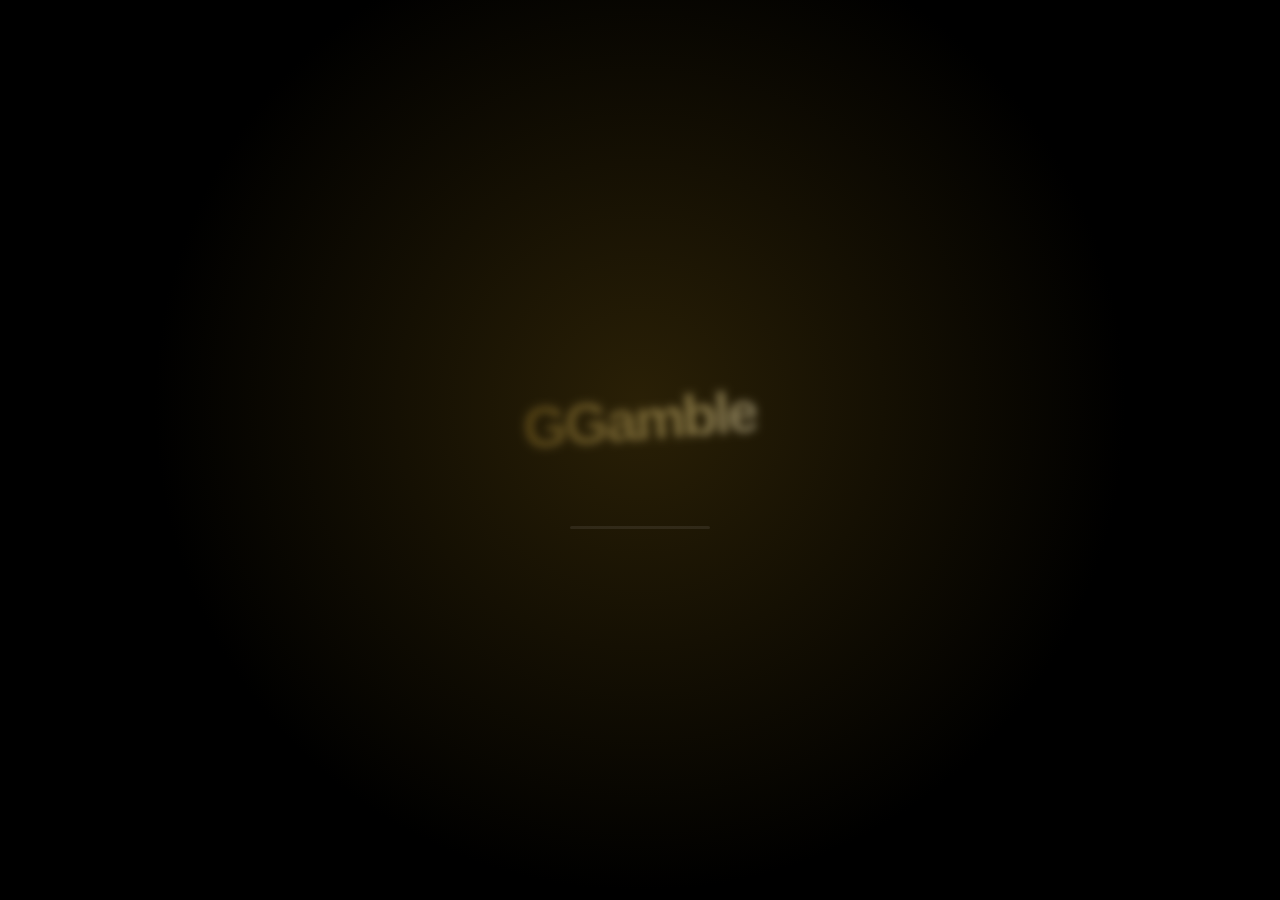
==== commit b71edc5d: "Tickets: Antwort dazuschreiben; Beta-Bewerbung annehmen erzeugt Schlüssel (nur für diesen Namen) und" ====
--- a/index.html
+++ b/index.html
@@ -5342,7 +5342,7 @@
   return fmt(amt, { sign: true });
 }
 function giftApply(k, a, x, mod) {
-  if (k === 'tx') { S.tixSt = S.tixSt || {}; const old = S.tixSt[x]; S.tixSt[x] = a; save(); if (old !== a) whenFree(() => { toast(`🎟️ Dein Ticket ist jetzt: <b>${TIX_ST[a] ? TIX_ST[a][0] + ' ' + TIX_ST[a][1] : '?'}</b>`, a === 2 ? 'good' : '', 5000, () => openMyTix()); try { SND.coin(); } catch (e) { } }); return; } // 🎟️ Ticket-Status
+  if (k === 'tx') { S.tixSt = S.tixSt || {}; const old = S.tixSt[x]; S.tixSt[x] = a; save(); if (old !== a) whenFree(() => { toast(`🎟️ Dein Ticket ist jetzt: <b>${TIX_ST[a] ? TIX_ST[a][0] + ' ' + TIX_ST[a][1] : '?'}</b>${(S.tixNote || {})[x] ? '<br>💬 ' + esc(S.tixNote[x]) : ''}`, a === 2 ? 'good' : '', 7000, () => openMyTix()); try { SND.coin(); } catch (e) { } }); return; } // 🎟️ Ticket-Status
   if (k === 'nb') { S.nbN = a > 0 ? String(S.name).toLowerCase() : ''; save(); setTimeout(() => { try { badNameCheck(); } catch (e) { } }, 300); return; } // 🚫 Name gesperrt → muss umbenennen
   if (k === 'fk') return; // Spaß – es wird nichts gutgeschrieben
   if (k === 'fw') { S.fakeWin = { m: Math.max(2, Math.min(10000, Math.round(a))) }; return; } // 🎭 nächster Dreh zeigt einen Fake-Riesengewinn
@@ -5373,6 +5373,7 @@
 }
 function giftReceive(g, all) {
       if (g.k === 'wt') return; // (Zuschauen entfernt)
+      if ((g.k || '') === 'tx' && g.msg) { S.tixNote = S.tixNote || {}; S.tixNote[g.x] = String(g.msg).slice(0, 200); }
       const a = r2(+g.amt), kd = g.k || 'm'; giftApply(kd, a, g.x, g._mod);
       try { actEvent(`🎁 ${kd === 'fk' ? 'FAKE ' : ''}${(GIFT_K[kd] || ['', kd])[1]}: ${giftTxt(kd, a, g.x)} erhalten`); } catch (e) { }
       if (kd === 'nb' || kd === 'tx') return;
@@ -7835,7 +7836,7 @@
 function openMyTix() {
   const L = S.tix || [], st = S.tixSt || {};
   sheet(`<div class="row sb"><h2>📋 Meine Tickets</h2><button class="x" data-close>${icon('x')}</button></div>
-    <div class="card tight list rl">${L.length ? L.map(x => { const s = TIX_ST[st[x.id] || 0]; return `<div class="it" style="align-items:flex-start;gap:10px"><div style="font-size:22px">${TIX_CAT[x.cat] ? TIX_CAT[x.cat][0] : '🎟️'}</div><div class="who" style="flex:1"><b style="font-size:14px;font-weight:600;white-space:normal">${esc(x.t)}</b><small>${new Date(x.ts).toLocaleString('de-DE', { day: '2-digit', month: '2-digit', hour: '2-digit', minute: '2-digit' })} · 📍 ${esc(x.page || '')}</small></div><span class="chip" style="white-space:nowrap">${s[0]} ${s[1]}</span></div>`; }).join('') : '<div class="empty">Noch keine Tickets – tipp unten rechts auf 🐞</div>'}</div>`);
+    <div class="card tight list rl">${L.length ? L.map(x => { const s = TIX_ST[st[x.id] || 0]; return `<div class="it" style="align-items:flex-start;gap:10px"><div style="font-size:22px">${TIX_CAT[x.cat] ? TIX_CAT[x.cat][0] : '🎟️'}</div><div class="who" style="flex:1"><b style="font-size:14px;font-weight:600;white-space:normal">${esc(x.t)}</b><small>${new Date(x.ts).toLocaleString('de-DE', { day: '2-digit', month: '2-digit', hour: '2-digit', minute: '2-digit' })} · 📍 ${esc(x.page || '')}</small>${(S.tixNote || {})[x.id] ? `<div style="margin-top:6px;padding:8px 10px;border-radius:10px;background:#1a160a;font-size:13px">💬 <b>Antwort:</b> ${esc(S.tixNote[x.id])}</div>` : ''}</div><span class="chip" style="white-space:nowrap">${s[0]} ${s[1]}</span></div>`; }).join('') : '<div class="empty">Noch keine Tickets – tipp unten rechts auf 🐞</div>'}</div>`);
 }
 /* 🐞 schwebender Knopf – überall, solange Beta/Tester */
 function tixBtn() {
@@ -7852,7 +7853,9 @@
   const o = sheet(`<div class="row sb"><h2>🎟️ Tickets</h2><button class="x" data-close>${icon('x')}</button></div>
     <div class="filters" id="taF"><button data-f="o" class="on">🟢 Offen</button><button data-f="1">🟡 In Arbeit</button><button data-f="2">✅ Erledigt</button><button data-f="a">Alle</button></div>
     <div id="taL" style="margin-top:10px"><div class="empty">Lade …</div></div>`);
-  let docs = [], f = 'o', ST = {}; try { ST = JSON.parse(localStorage.getItem('gg_tixst') || '{}'); } catch (e) { }
+  let docs = [], f = 'o', ST = {}, NT = {}, KY = {}; try { ST = JSON.parse(localStorage.getItem('gg_tixst') || '{}'); NT = JSON.parse(localStorage.getItem('gg_tixnt') || '{}'); KY = JSON.parse(localStorage.getItem('gg_tixky') || '{}'); } catch (e) { }
+  const isBA = x => /Beta-Bewerbung/.test(x.t) && /Wartung/.test(x.page); // 🧪 Bewerbung von der Wartungsseite (noch kein Konto)
+  const saveT = () => { try { localStorage.setItem('gg_tixst', JSON.stringify(ST)); localStorage.setItem('gg_tixnt', JSON.stringify(NT)); localStorage.setItem('gg_tixky', JSON.stringify(KY)); } catch (e) { } };
   try { docs = await fsQuery0({ from: [{ collectionId: 'dm' }], where: rangeQ('ats', '¤tix', Date.now() - 30 * 864e5), orderBy: [{ field: { fieldPath: 'ats' }, direction: 'DESCENDING' }], limit: 300 }); } catch (e) { }
   const T = docs.map(d => { const m = TIX_RE.exec(d.txt || ''); return m && { id: d.id, von: d.von, disp: d.disp || d.von, ts: +d.ts || 0, cat: m[1], page: m[2], img: m[3] === '1', t: m[4] }; }).filter(Boolean);
   const draw = () => {
@@ -7860,7 +7863,9 @@
     $('#taL', o).innerHTML = L.length ? `<div class="card tight list rl">${L.map(x => { const s = ST[x.id] || 0; return `<div class="it" style="flex-direction:column;align-items:stretch;gap:8px" data-id="${x.id}">
       <div class="row" style="gap:10px;align-items:flex-start"><div style="font-size:22px">${TIX_CAT[x.cat][0]}</div><div class="who" style="flex:1"><b style="font-size:14px;font-weight:600;white-space:normal">${esc(x.t)}</b><small>@${esc(x.von)} · ${new Date(x.ts).toLocaleString('de-DE', { day: '2-digit', month: '2-digit', hour: '2-digit', minute: '2-digit' })} · 📍 ${esc(x.page)}</small></div><span class="chip">${TIX_ST[s][0]}</span></div>
       ${x.img ? `<button class="btn dark xs" data-img="${x.id}">📸 Screenshot ansehen</button>` : ''}
-      <div class="row" style="gap:6px">${[1, 2, 3].map(v => `<button class="btn ${s === v ? 'gold' : 'dark'} xs" style="flex:1" data-st="${v}">${TIX_ST[v][0]} ${TIX_ST[v][1]}</button>`).join('')}</div></div>`; }).join('')}</div>` : '<div class="empty">Keine Tickets hier 🎉</div>';
+      ${NT[x.id] ? `<div style="padding:8px 10px;border-radius:10px;background:#1a160a;font-size:13px">💬 Deine Antwort: ${esc(NT[x.id])}</div>` : ''}${KY[x.id] ? `<div style="padding:8px 10px;border-radius:10px;background:#0f1a10;font-size:13px">🔑 Schlüssel: <b class="num">${KY[x.id]}</b> (nur für @${esc(x.von)})</div>` : ''}
+      <input class="inp tnote" maxlength="120" placeholder="Antwort dazuschreiben (optional) …" style="font-size:14px;padding:10px 12px">
+      <div class="row" style="gap:6px">${(isBA(x) ? [[1, '🟡 In Arbeit'], [2, '✅ Annehmen + 🔑'], [3, '❌ Ablehnen']] : [[1, '🟡 Wird gemacht'], [2, '✅ Erledigt'], [3, '❌ Abgelehnt']]).map(([v, t]) => `<button class="btn ${s === v ? 'gold' : 'dark'} xs" style="flex:1" data-st="${v}">${t}</button>`).join('')}</div></div>`; }).join('')}</div>` : '<div class="empty">Keine Tickets hier 🎉</div>';
   };
   draw();
   $('#taF', o).onclick = e => { const b = e.target.closest('[data-f]'); if (!b) return; f = b.dataset.f; $$('#taF button', o).forEach(x => x.classList.toggle('on', x === b)); draw(); };
@@ -7868,9 +7873,24 @@
     const im = e.target.closest('[data-img]');
     if (im) { im.disabled = true; try { const r = await fetch(fsDoc('bilder/' + im.dataset.img), { cache: 'no-store' }); const p = r.ok ? ((await r.json()).fields || {}).p : null; if (p && p.stringValue) im.outerHTML = `<img src="${p.stringValue}" style="width:100%;max-width:300px;border-radius:12px;border:1px solid #26262c">`; else im.textContent = 'Kein Bild gefunden'; } catch (x) { im.textContent = 'Fehler'; } return; }
     const b = e.target.closest('[data-st]'); if (!b) return; const it = b.closest('[data-id]'), x = T.find(t => t.id === it.dataset.id), v = +b.dataset.st;
+    const note = ($('.tnote', it).value || '').trim().slice(0, 120);
+    if (isBA(x) && v === 2 && !await confirmBox(`🔑 @${esc(x.von)} annehmen?`, `Es wird ein Beta-Schlüssel erzeugt, der <b>nur für den Namen „${esc(x.von)}“</b> funktioniert. Er erscheint direkt auf seiner Wartungsseite.`, 'Annehmen')) return;
     b.disabled = true;
-    try { await giftSend(x.von, v, '', 'tx', x.id); ST[x.id] = v; try { localStorage.setItem('gg_tixst', JSON.stringify(ST)); } catch (er) { } toast(`${TIX_ST[v][0]} @${esc(x.von)} bekommt Bescheid`, 'good'); draw(); }
-    catch (er) { b.disabled = false; toast(er.message === 'key' ? 'Bitte Cheat-Code neu eingeben' : 'Hat nicht geklappt', 'bad'); }
+    try {
+      if (isBA(x)) {
+        let key = '';
+        if (v === 2) {
+          key = KY[x.id] || '';
+          if (!key) { const A = 'ABCDEFGHJKLMNPQRSTUVWXYZ23456789', r4 = () => [...crypto.getRandomValues(new Uint8Array(4))].map(c => A[c % 32]).join(''); key = `BETA-${r4()}-${r4()}`; }
+          const h = await betaHash(key); await lbhSet('k:' + h, 1);
+          await fsCreate('namen', 'beta~' + h, { t: fint(Date.now()), rid: fstr(x.von) }); // Schlüssel fest für diesen Namen reserviert
+          KY[x.id] = key; let ks = []; try { ks = JSON.parse(localStorage.getItem('gg_bkeys') || '[]'); } catch (er) { } if (!ks.some(k => k.k === key)) { ks.push({ k: key, h, t: Date.now() }); try { localStorage.setItem('gg_bkeys', JSON.stringify(ks)); } catch (er) { } }
+        }
+        await giftSend('¤bt:' + x.id, v, note, 'tx', key);
+      } else await giftSend(x.von, v, note, 'tx', x.id);
+      ST[x.id] = v; if (note) NT[x.id] = note; saveT();
+      toast(`${TIX_ST[v][0]} @${esc(x.von)} bekommt Bescheid${v === 2 && isBA(x) ? ' – inkl. 🔑 Schlüssel' : ''}`, 'good'); draw();
+    } catch (er) { b.disabled = false; toast(er.message === 'key' ? 'Bitte Cheat-Code neu eingeben' : 'Hat nicht geklappt', 'bad'); }
   };
 }
 
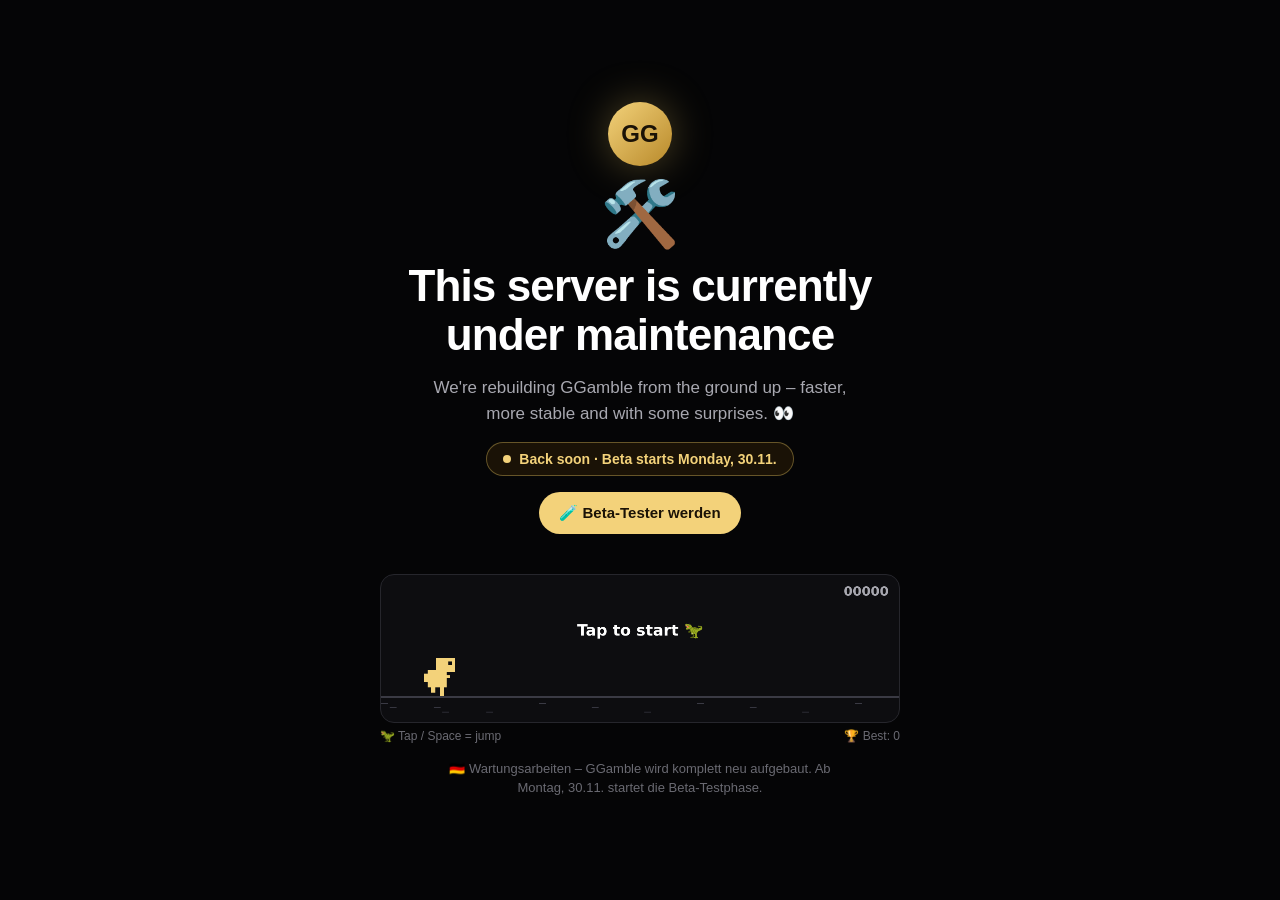
==== commit 58f49c17: "Wartungsseite zeigt Antwort auf die Beta-Bewerbung (Schlüssel / in Arbeit / abgelehnt + Nachricht); " ====
--- a/index.html
+++ b/index.html
@@ -1,7398 +1,59 @@
 <!DOCTYPE html>
-<html lang="de">
+<html lang="en">
 <head>
-<meta charset="UTF-8">
-<meta name="viewport" content="width=device-width,initial-scale=1,maximum-scale=1,user-scalable=no,viewport-fit=cover">
-<meta name="theme-color" content="#000000">
-<meta http-equiv="Cache-Control" content="no-cache, no-store, must-revalidate">
-<meta http-equiv="Pragma" content="no-cache">
-<meta http-equiv="Expires" content="0">
-<meta name="apple-mobile-web-app-capable" content="yes">
-<meta name="apple-mobile-web-app-status-bar-style" content="black-translucent">
-<title>GGamble</title>
-<link rel="icon" href="data:image/svg+xml,<svg xmlns='http://www.w3.org/2000/svg' viewBox='0 0 100 100'><circle cx='50' cy='50' r='48' fill='%23111'/><text x='50' y='64' font-size='42' text-anchor='middle' font-family='Arial' font-weight='900' fill='%23e8c45a'>GG</text></svg>">
+<meta charset="utf-8">
+<meta name="viewport" content="width=device-width, initial-scale=1, viewport-fit=cover, user-scalable=no">
+<meta name="theme-color" content="#050506">
+<title>GGamble – Under Maintenance</title>
 <style>
-:root{
-  --bg:#000;--card:#111113;--card2:#18181b;--line:rgba(255,255,255,.08);--line2:rgba(255,255,255,.14);
-  --txt:#f4f4f5;--mut:#8e8e93;--mut2:#5c5c62;--gold:#c9a43e;--gold2:#e8c45a;--red:#e8524a;--green:#4cc265;--blue:#3b7be0;--purple:#a65ce0;
-  --r:28px;--ease:cubic-bezier(.22,1,.36,1);--spring:cubic-bezier(.34,1.56,.64,1);
-  --st:env(safe-area-inset-top,0px);--sb:env(safe-area-inset-bottom,0px);
-}
-*{box-sizing:border-box;-webkit-tap-highlight-color:transparent;margin:0;padding:0}
-html,body{background:#000;color:var(--txt);font-family:-apple-system,BlinkMacSystemFont,"SF Pro Display","Inter","Segoe UI",Roboto,Helvetica,Arial,sans-serif;-webkit-font-smoothing:antialiased;overscroll-behavior:none}
-body{min-height:100vh;overflow-x:hidden}
-#main{overflow-x:hidden}
-button{font:inherit;color:inherit;background:none;border:0;cursor:pointer}
-input,select,textarea{font:inherit;color:var(--txt)}
-textarea.inp{resize:none;line-height:1.35}
-.hidden{display:none!important}
-.num{font-variant-numeric:tabular-nums}
-.neg{color:var(--red)!important}.pos{color:var(--green)!important}.goldc{color:var(--gold2)!important}
-svg.i{width:24px;height:24px;stroke:currentColor;fill:none;stroke-width:1.8;stroke-linecap:round;stroke-linejoin:round;flex:none}
+  *{box-sizing:border-box;margin:0;padding:0;-webkit-tap-highlight-color:transparent}
+  html,body{height:100%;background:#050506;color:#fff;font-family:-apple-system,BlinkMacSystemFont,"Segoe UI",Inter,Roboto,sans-serif;overscroll-behavior:none}
+  body{display:flex;flex-direction:column;align-items:center;justify-content:center;text-align:center;padding:32px 20px calc(env(safe-area-inset-bottom) + 32px);gap:16px;min-height:100%}
+  .logo{width:64px;height:64px;border-radius:50%;background:linear-gradient(135deg,#f3d27a,#b8892a);color:#1a1206;font-weight:900;font-size:24px;display:flex;align-items:center;justify-content:center;box-shadow:0 0 40px rgba(216,184,90,.35)}
+  h1{font-size:clamp(28px,8vw,44px);font-weight:900;letter-spacing:-.02em;line-height:1.1}
+  .sub{color:#a8a8b0;font-size:17px;max-width:440px;line-height:1.5}
+  .pill{display:inline-flex;align-items:center;gap:8px;padding:8px 16px;border-radius:999px;background:#1a1206;border:1px solid #d8b85a66;color:#f3d27a;font-weight:800;font-size:14px}
+  .dot{width:8px;height:8px;border-radius:50%;background:#f3d27a;animation:p 1.4s infinite}
+  @keyframes p{50%{opacity:.25}}
+  .run{width:100%;max-width:520px;margin-top:8px}
+  canvas{width:100%;height:auto;display:block;border-radius:14px;background:#0d0d10;border:1px solid #26262c;touch-action:none;cursor:pointer}
+  .row{display:flex;justify-content:space-between;font-size:12px;color:#6a6a72;margin-top:6px}
+  .de{color:#6a6a72;font-size:13px;max-width:420px;line-height:1.5}
 
-/* ---------- splash ---------- */
-#splash{position:fixed;inset:0;z-index:999;background:radial-gradient(circle at 50% 45%,#2a2006 0,#000 60%);display:flex;flex-direction:column;align-items:center;justify-content:center;transition:opacity .7s var(--ease),transform .7s var(--ease)}
-#splash.out{opacity:0;transform:scale(1.08);pointer-events:none}
-.logo-big{font-size:84px;font-weight:900;letter-spacing:-4px;background:linear-gradient(110deg,#8a6a1c 0%,#f6dc8a 30%,#fff6d6 45%,#c9a43e 60%,#8a6a1c 100%);background-size:250% 100%;-webkit-background-clip:text;background-clip:text;color:transparent;animation:logoIn 1s var(--spring) both,shine 2.2s 0.6s ease-in-out infinite}
-.logo-sub{margin-top:6px;font-size:15px;letter-spacing:8px;color:#bfa25a;text-transform:uppercase;opacity:0;animation:fadeUp .8s .45s var(--ease) forwards}
-.splash-bar{margin-top:34px;width:140px;height:3px;border-radius:3px;background:rgba(255,255,255,.08);overflow:hidden}
-.splash-bar i{display:block;height:100%;width:0;background:linear-gradient(90deg,#8a6a1c,#f6dc8a);animation:load 1.3s .2s var(--ease) forwards}
-@keyframes logoIn{0%{opacity:0;transform:scale(.4) rotate(-8deg);filter:blur(12px)}100%{opacity:1;transform:none;filter:none}}
-@keyframes shine{0%{background-position:100% 0}60%,100%{background-position:-60% 0}}
-@keyframes load{to{width:100%}}
-@keyframes fadeUp{from{opacity:0;transform:translateY(14px)}to{opacity:1;transform:none}}
-
-/* ---------- login ---------- */
-#login{position:fixed;inset:0;z-index:900;background:radial-gradient(circle at 50% 0,#211904 0,#000 55%);display:flex;align-items:center;justify-content:center;padding:24px;animation:fadeIn .6s var(--ease)}
-.login-box{width:100%;max-width:400px;animation:fadeUp .7s var(--ease)}
-.login-box .logo-big{font-size:64px;text-align:center;display:block}
-.login-box p.lead{text-align:center;color:var(--mut);margin:6px 0 28px;font-size:15px}
-.seg{display:flex;background:var(--card2);border:1px solid var(--line);border-radius:999px;padding:4px;margin-bottom:16px;position:relative}
-.seg button{flex:1;padding:12px 8px;border-radius:999px;font-weight:600;color:var(--mut);transition:.3s var(--ease);position:relative;z-index:1;white-space:nowrap}
-.seg button.on{color:#fff;background:linear-gradient(180deg,#3a3a3f,#26262a);box-shadow:0 2px 10px rgba(0,0,0,.4),inset 0 1px 0 rgba(255,255,255,.08)}
-.fld{width:100%;background:var(--card2);border:1px solid var(--line);border-radius:18px;padding:16px 18px;font-size:17px;margin-bottom:10px;outline:none;transition:border .2s}
-.fld:focus{border-color:rgba(201,164,62,.6)}
-.fld::placeholder{color:var(--mut2)}
-.err{color:var(--red);font-size:14px;min-height:20px;margin:4px 4px 8px}
-.small{font-size:13px;color:var(--mut);text-align:center;margin-top:16px;line-height:1.5}
-
-/* ---------- buttons ---------- */
-.btn{display:inline-flex;align-items:center;justify-content:center;gap:10px;padding:16px 22px;border-radius:999px;font-weight:700;font-size:17px;transition:transform .15s var(--ease),filter .2s,opacity .2s;user-select:none}
-.btn:active{transform:scale(.96)}
-.btn[disabled]{opacity:.35;pointer-events:none}
-.btn.w{width:100%}
-.btn.white{background:linear-gradient(180deg,#fff,#dcdce0);color:#111;box-shadow:0 6px 20px rgba(255,255,255,.08),inset 0 -2px 0 rgba(0,0,0,.08)}
-.btn.dark{background:linear-gradient(180deg,#2c2c30,#1c1c1f);border:1px solid var(--line2);box-shadow:inset 0 1px 0 rgba(255,255,255,.06)}
-.btn.red{background:linear-gradient(180deg,#e05a4c,#c13b30);color:#fff}
-.btn.gold{background:linear-gradient(180deg,#f2d27a,#b98f2a);color:#1d1503}
-.btn.blue{background:linear-gradient(180deg,#4b8cf0,#2457c4);color:#fff}
-.btn.sm{padding:10px 16px;font-size:15px}
-.btn.xs{padding:7px 12px;font-size:13px}
-.linkbtn{color:var(--red);font-weight:600;font-size:18px;padding:16px;width:100%}
-
-/* ---------- header ---------- */
-#hdr{position:fixed;left:0;right:0;top:0;z-index:50;padding:calc(var(--st) + 10px) 12px 10px;display:flex;align-items:center;gap:10px;pointer-events:none;background:linear-gradient(180deg,rgba(0,0,0,.85) 40%,rgba(0,0,0,0))}
-#hdr>*{pointer-events:auto}
-.pill{background:linear-gradient(180deg,rgba(40,40,44,.92),rgba(22,22,25,.92));border:1px solid var(--line2);border-radius:999px;backdrop-filter:blur(18px);-webkit-backdrop-filter:blur(18px);box-shadow:0 8px 28px rgba(0,0,0,.55),inset 0 1px 0 rgba(255,255,255,.06)}
-.balpill{display:flex;align-items:center;gap:10px;padding:5px 8px 5px 5px;min-width:0;flex:0 1 auto}
-.gglogo{width:48px;height:48px;border-radius:50%;flex:none;display:grid;place-items:center;font-weight:900;font-size:17px;letter-spacing:-.5px;background:radial-gradient(circle at 35% 30%,#3a3a40,#121214);border:1px solid var(--line2);color:#f1d27c}
-.balwrap{min-width:0}
-#hBal{font-size:22px;font-weight:800;letter-spacing:-.5px;line-height:1.05;white-space:nowrap;transition:color .3s}
-#hToday{font-size:12.5px;color:var(--mut);font-weight:600;white-space:nowrap}
-.lockb{width:34px;height:34px;border-radius:50%;display:grid;place-items:center;background:rgba(232,82,74,.22);color:var(--red);flex:none}
-.lockb svg{width:18px;height:18px}
-.circbtn{width:58px;height:58px;border-radius:50%;display:grid;place-items:center;flex:none;margin-left:auto}
-.lvlpill{display:flex;align-items:center;gap:4px;padding:5px;flex:none}
-.lvlring{position:relative;width:48px;height:48px;display:grid;place-items:center;font-weight:800;font-size:17px}
-.lvlring svg{position:absolute;inset:0;transform:rotate(-90deg)}
-.avatar{width:48px;height:48px;border-radius:50%;display:grid;place-items:center;font-weight:600;font-size:17px;color:#2a2003;background:radial-gradient(circle at 35% 30%,#e3c25a,#a8862a);border:2px solid rgba(0,0,0,.4);background-size:cover;background-position:center;flex:none;overflow:hidden}
-.bump{animation:bump .5s var(--spring)}
-@keyframes bump{0%{transform:scale(1)}40%{transform:scale(1.12)}100%{transform:scale(1)}}
-
-/* ---------- nav ---------- */
-#nav{position:fixed;left:10px;right:10px;bottom:calc(var(--sb) + 10px);z-index:50;display:flex;justify-content:space-between;padding:6px;border-radius:40px}
-#nav button{flex:1;display:flex;flex-direction:column;align-items:center;gap:3px;padding:8px 0 7px;border-radius:30px;color:#b8b8bd;font-size:11.5px;font-weight:600;transition:background .35s var(--ease),color .3s,transform .15s}
-#nav button svg{width:26px;height:26px}
-#nav button.on{background:linear-gradient(180deg,#3a3a3f,#26262a);color:#fff;box-shadow:inset 0 1px 0 rgba(255,255,255,.1),0 4px 14px rgba(0,0,0,.5)}
-#nav button:active{transform:scale(.92)}
-
-/* ---------- pages ---------- */
-#main{padding:calc(var(--st) + 92px) 16px calc(var(--sb) + 120px);max-width:640px;margin:0 auto}
-.page{animation:pageIn .45s var(--ease)}
-@keyframes pageIn{from{opacity:0;transform:translateY(14px)}to{opacity:1;transform:none}}
-@keyframes fadeIn{from{opacity:0}to{opacity:1}}
-h1.t{font-size:44px;font-weight:800;letter-spacing:-1.5px;margin:6px 4px 4px;line-height:1.05}
-p.sub{color:var(--mut);font-size:17px;margin:6px 4px 18px;line-height:1.35}
-.sec{color:#a0a0a6;font-size:15px;font-weight:600;letter-spacing:1.6px;text-transform:uppercase;margin:28px 8px 12px;display:flex;justify-content:space-between;align-items:baseline;gap:8px}
-.sec small{letter-spacing:.3px;text-transform:none;font-size:13px;color:var(--mut)}
-.card{background:linear-gradient(180deg,#141416,#0d0d0f);border:1px solid var(--line);border-radius:var(--r);padding:20px;margin-bottom:14px;box-shadow:0 10px 30px rgba(0,0,0,.35)}
-.card.tight{padding:0;overflow:hidden}
-.row{display:flex;align-items:center;gap:14px}
-.row.sb{justify-content:space-between}
-.list .it{display:flex;align-items:center;gap:16px;padding:16px 18px;border-bottom:1px solid var(--line);transition:background .2s}
-.list .it:last-child{border-bottom:0}
-.list .it:active{background:rgba(255,255,255,.04)}
-.ibox{width:46px;height:46px;border-radius:14px;background:#232327;display:grid;place-items:center;flex:none}
-.it .lbl{flex:1;font-size:19px}
-.it .val{color:var(--mut);font-size:18px}
-.chev{color:var(--mut2);width:20px;height:20px}
-.chip{display:inline-flex;align-items:center;gap:6px;padding:8px 14px;border-radius:999px;background:#202024;border:1px solid var(--line);font-weight:700;font-size:15px}
-.chip.gold{background:rgba(201,164,62,.16);color:var(--gold2);border-color:rgba(201,164,62,.2)}
-.chip.red{background:rgba(232,82,74,.18);color:#ff8b82;border-color:rgba(232,82,74,.2)}
-.stats{display:grid;grid-template-columns:1fr 1fr;gap:12px}
-.stat{background:linear-gradient(180deg,#141416,#0d0d0f);border:1px solid var(--line);border-radius:24px;padding:18px}
-.stat small{color:var(--mut);font-size:15px}
-.stat b{display:block;font-size:24px;margin-top:6px;letter-spacing:-.4px}
-.inp{width:100%;background:#1d1d20;border:1px solid var(--line);border-radius:18px;padding:16px 18px;font-size:18px;outline:none}
-.inp:focus{border-color:rgba(201,164,62,.5)}
-.bar{height:6px;border-radius:6px;background:#26262a;overflow:hidden}
-.bar i{display:block;height:100%;background:linear-gradient(90deg,#d4d4d8,#fff);border-radius:6px;transition:width .6s var(--ease)}
-.hint{color:var(--mut);font-size:15px;line-height:1.45;margin:10px 4px}
-.tabs{display:flex;background:#141416;border:1px solid var(--line);border-radius:999px;padding:5px;gap:4px;overflow-x:auto;scrollbar-width:none;margin-bottom:14px}
-.tabs::-webkit-scrollbar{display:none}
-.tabs button{padding:11px 18px;border-radius:999px;color:var(--mut);font-weight:600;white-space:nowrap;transition:.3s var(--ease);font-size:16px}
-.tabs button.on{background:linear-gradient(180deg,#3a3a3f,#26262a);color:#fff}
-
-/* ---------- sheet / modal ---------- */
-.ov{position:fixed;inset:0;z-index:200;background:rgba(0,0,0,.55);backdrop-filter:blur(8px);-webkit-backdrop-filter:blur(8px);display:flex;align-items:flex-end;justify-content:center;animation:fadeIn .3s var(--ease)}
-.ov.center{align-items:center;padding:16px}
-.ov.closing{animation:fadeOut .28s var(--ease) forwards}
-.ov.closing .sheet{animation:sheetOut .28s var(--ease) forwards}
-@keyframes fadeOut{to{opacity:0}}
-.sheet{width:100%;max-width:560px;max-height:88vh;overflow:auto;background:linear-gradient(180deg,#2a2a2e,#1a1a1d);border:1px solid var(--line2);border-radius:34px;margin:0 10px calc(var(--sb) + 10px);padding:24px;animation:sheetIn .5s var(--spring);box-shadow:0 30px 80px rgba(0,0,0,.7)}
-.ov.center .sheet{margin:0}
-@keyframes sheetIn{from{transform:translateY(60%) scale(.96);opacity:0}to{transform:none;opacity:1}}
-@keyframes sheetOut{to{transform:translateY(40%) scale(.97);opacity:0}}
-.sheet h2{font-size:30px;font-weight:800;letter-spacing:-.8px}
-.sheet .x{width:48px;height:48px;border-radius:50%;background:#3a3a3f;display:grid;place-items:center;flex:none}
-.full{position:fixed;inset:0;z-index:150;background:#000;overflow:auto;animation:zoomIn .5s var(--ease)}
-@keyframes zoomIn{from{opacity:0;transform:scale(.92)}to{opacity:1;transform:none}}
-.full.closing{animation:zoomOut .3s var(--ease) forwards}
-@keyframes zoomOut{to{opacity:0;transform:scale(.94)}}
-
-/* ---------- toast ---------- */
-#toasts{position:fixed;top:calc(var(--st) + 14px);left:12px;right:12px;z-index:600;display:flex;flex-direction:column;align-items:center;gap:8px;pointer-events:none}
-.toast{max-width:560px;width:100%;display:flex;gap:14px;align-items:center;padding:16px 20px;border-radius:30px;background:linear-gradient(180deg,rgba(52,52,57,.96),rgba(30,30,33,.96));border:1px solid var(--line2);backdrop-filter:blur(16px);-webkit-backdrop-filter:blur(16px);font-weight:700;font-size:17px;line-height:1.3;box-shadow:0 18px 40px rgba(0,0,0,.6);animation:toastIn .5s var(--spring)}
-.toast.out{animation:toastOut .35s var(--ease) forwards}
-.toast .ti{width:32px;height:32px;border-radius:50%;border:2px solid #aaa;display:grid;place-items:center;flex:none;font-size:16px;color:#ccc}
-.toast.good .ti{border-color:var(--green);color:var(--green)}
-.toast.bad .ti{border-color:var(--red);color:var(--red)}
-@keyframes toastIn{from{transform:translateY(-120%) scale(.9);opacity:0}to{transform:none;opacity:1}}
-@keyframes toastOut{to{transform:translateY(-120%);opacity:0}}
-
-/* ---------- win fx ---------- */
-#fx{position:fixed;inset:0;z-index:700;pointer-events:none}
-#bigwin{position:fixed;inset:0;z-index:690;display:flex;flex-direction:column;align-items:center;justify-content:center;background:radial-gradient(circle at 50% 50%,rgba(60,40,0,.75),rgba(0,0,0,.92) 70%);animation:fadeIn .25s}
-#bigwin .rays{position:absolute;width:160vmax;height:160vmax;left:50%;top:50%;margin:-80vmax 0 0 -80vmax;background:repeating-conic-gradient(from 0deg,rgba(255,210,90,.16) 0 8deg,transparent 8deg 20deg);animation:spin 14s linear infinite;mask:radial-gradient(circle,#000 0,transparent 60%);-webkit-mask:radial-gradient(circle,#000 0,transparent 60%)}
-#bigwin .bw-t{position:relative;font-size:min(17vw,96px);font-weight:900;letter-spacing:-2px;text-align:center;line-height:.95;background:linear-gradient(180deg,#fff7d1 0%,#f5cf5a 45%,#a77a14 100%);-webkit-background-clip:text;background-clip:text;color:transparent;filter:drop-shadow(0 6px 0 #4a3405) drop-shadow(0 0 30px rgba(255,200,60,.6));animation:bwIn .8s var(--spring) both}
-#bigwin .bw-a{position:relative;margin-top:22px;font-size:min(11vw,56px);font-weight:900;color:#fff;text-shadow:0 0 24px rgba(255,220,120,.8);animation:bwIn .8s .15s var(--spring) both}
-#bigwin .bw-s{position:relative;margin-top:30px;color:#d9c48a;font-weight:600;animation:fadeIn 1s 1s both}
-#bigwin.epic .bw-t{background:linear-gradient(180deg,#fff 0%,#e6b3ff 35%,#9a3ff0 70%,#4b0f86 100%);-webkit-background-clip:text;background-clip:text;filter:drop-shadow(0 6px 0 #2a0650) drop-shadow(0 0 40px rgba(190,100,255,.8))}
-@keyframes bwIn{0%{transform:scale(.2) rotate(-6deg);opacity:0}100%{transform:none;opacity:1}}
-@keyframes spin{to{transform:rotate(360deg)}}
-.shake{animation:shake .6s cubic-bezier(.36,.07,.19,.97)}
-@keyframes shake{10%,90%{transform:translate(-2px,1px)}20%,80%{transform:translate(4px,-2px)}30%,50%,70%{transform:translate(-7px,3px)}40%,60%{transform:translate(7px,-3px)}}
-.flash{position:fixed;inset:0;z-index:680;pointer-events:none;background:radial-gradient(circle,rgba(255,230,150,.6),rgba(255,200,80,0) 70%);animation:flash .7s ease-out forwards}
-@keyframes flash{from{opacity:1}to{opacity:0}}
-
-/* ---------- halle ---------- */
-.halle-top{display:flex;align-items:center;justify-content:space-between;margin:0 0 4px}
-.halle-top .icons{display:flex;gap:10px}
-.halle-top .icons{gap:8px}
-.halle-top .icons button{width:52px;height:52px;border-radius:50%;display:grid;place-items:center}
-.halle-top h1.t{font-size:clamp(32px,10vw,44px)}
-.rl .it .chev{display:none}
-.stage{position:relative;height:430px;margin:0 -16px;overflow:hidden;background:radial-gradient(ellipse at 50% 100%,rgba(40,40,80,.45),transparent 60%),linear-gradient(180deg,#000 0,#05050d 70%,#0d0d1c 100%)}
-.stage:before{content:"";position:absolute;inset:0;background:conic-gradient(from 180deg at 30% -10%,transparent 0 160deg,rgba(255,255,255,.05) 170deg,transparent 185deg),conic-gradient(from 180deg at 70% -10%,transparent 0 170deg,rgba(255,255,255,.05) 180deg,transparent 195deg);pointer-events:none}
-.stage .floor{position:absolute;left:0;right:0;bottom:0;height:110px;background:linear-gradient(180deg,#0e0e22,#151532);border-top:1px solid rgba(160,160,255,.12)}
-.carousel{position:absolute;inset:0 0 0 0;display:flex;gap:18px;overflow-x:auto;scroll-snap-type:x mandatory;padding:40px calc(50% - 90px) 0;scrollbar-width:none;align-items:flex-start}
-.carousel::-webkit-scrollbar{display:none}
-.mini{flex:none;width:180px;scroll-snap-align:center;transition:transform .5s var(--ease),filter .5s;transform:scale(.82);filter:brightness(.55);cursor:pointer}
-.mini.cur{transform:scale(1);filter:none}
-.neon{position:absolute;font-weight:900;font-size:26px;pointer-events:none;opacity:.9}
-.arrow{position:absolute;top:340px;width:76px;height:76px;border-radius:50%;display:grid;place-items:center;z-index:3}
-.arrow.l{left:6px}.arrow.r{right:6px}
-.slotcard{position:relative;margin-top:-30px;z-index:4;padding:22px}
-.slotcard .top{display:flex;align-items:center;gap:12px}
-.slotcard .bar{flex:1}
-.slotcard h3{font-size:42px;font-weight:800;letter-spacing:-1.4px;margin-top:20px}
-.paychips{display:flex;gap:10px;overflow-x:auto;margin:18px 0;scrollbar-width:none}
-.paychips::-webkit-scrollbar{display:none}
-.paychips span{flex:none;display:flex;align-items:center;gap:10px;padding:10px 16px;border-radius:999px;background:#1d1d21;font-weight:800;font-size:17px}
-.paychips em{font-style:normal;font-size:26px;letter-spacing:4px}
-.sl-list .sl{display:flex;align-items:center;gap:16px;padding:16px;border-radius:26px;margin-bottom:12px;border:1px solid rgba(255,255,255,.07);transition:transform .15s}
-.sl-list .sl:active{transform:scale(.98)}
-.sl-list .sl.sel{border:2px solid #f2b844}
-.sl .ico{width:74px;height:74px;border-radius:20px;background:#f5efe3;display:grid;place-items:center;font-size:40px;flex:none;border:3px solid currentColor}
-.sl .nm{font-size:22px;font-weight:800}
-.sl .ds{color:#b0b0b6;font-size:16px;margin:3px 0;white-space:nowrap;overflow:hidden;text-overflow:ellipsis}
-.sl .mx{font-weight:800;font-size:18px}
-.sl .star{width:52px;height:52px;border-radius:50%;background:rgba(255,255,255,.08);display:grid;place-items:center;margin-left:auto;flex:none}
-.sl.locked{opacity:.55}
-.star.on{color:#f5c84a}
-.star.on svg{fill:#f5c84a}
-
-/* ---------- cabinet ---------- */
-.cab{--c:#c9a43e;--c2:#1a2c6c;position:relative;margin:0 auto;width:100%;max-width:420px;padding:0 4%;}
-.cab .arch{position:relative;height:90px;border-radius:200px 200px 0 0;background:linear-gradient(180deg,var(--c2),#060a1e);border:4px solid var(--c);border-bottom:0;overflow:hidden}
-.cab .bulbs{position:absolute;inset:0}
-.cab .bulbs i{position:absolute;width:14px;height:14px;border-radius:50%;background:#fff3c4;box-shadow:0 0 8px #ffd56a,0 0 16px #ffb31a;animation:bulb 1.2s infinite}
-@keyframes bulb{0%,100%{opacity:1}50%{opacity:.25}}
-.cab .body{background:linear-gradient(90deg,#4a3a0c,var(--c) 6%,#5a4610 10%,var(--c2) 12%,#0a1030 50%,var(--c2) 88%,#5a4610 90%,var(--c) 94%,#4a3a0c);padding:14px 16px 18px;border-radius:0 0 18px 18px}
-.cab .scr{border:4px solid var(--c);border-radius:16px;background:repeating-conic-gradient(from 0deg at 50% 60%,rgba(255,255,255,.07) 0 6deg,transparent 6deg 12deg),radial-gradient(circle at 50% 60%,var(--c2),#020617);padding:10px 8px;text-align:center;overflow:hidden;position:relative;margin-bottom:12px}
-.cab .marq{font-size:12px;font-weight:900;letter-spacing:3px;color:#fff;white-space:nowrap;overflow:hidden;opacity:.85}
-.cab .marq span{display:inline-block;animation:marq 9s linear infinite;padding-left:100%}
-@keyframes marq{to{transform:translateX(-100%)}}
-.cab .ttl{font-size:clamp(26px,8vw,42px);font-weight:900;letter-spacing:-.5px;line-height:1.05;margin:6px 0;color:transparent;background:linear-gradient(180deg,#fff8d8,#f2cf63 50%,#a07818);-webkit-background-clip:text;background-clip:text;filter:drop-shadow(0 3px 0 rgba(0,0,0,.6)) drop-shadow(0 0 14px rgba(255,210,90,.45));text-transform:uppercase}
-.cab .ttl-ic{font-size:30px;letter-spacing:12px}
-.cab .reelbox{position:relative;background:linear-gradient(180deg,#2b2006,#120c02);border-radius:18px;padding:10px;border:2px solid #3c2d08}
-.cab .reels{display:flex;gap:4px;position:relative;border-radius:8px;overflow:hidden;background:#000;padding:3px}
-.reel{flex:1;overflow:hidden;position:relative;border-radius:4px;background:linear-gradient(180deg,#9c9c9c,#f4f4f4 25%,#fff 50%,#f4f4f4 75%,#9c9c9c)}
-.strip{will-change:transform}
-.cell{display:grid;place-items:center;font-size:var(--fs,42px);line-height:1;position:relative;font-family:Georgia,"Times New Roman",serif;font-weight:900}
-.cell.L{font-size:calc(var(--fs,42px)*.95)}
-.cell.win{animation:cellwin .9s ease-in-out infinite}
-.cell.win:after{content:"";position:absolute;inset:3px;border-radius:8px;border:3px solid #ffd447;box-shadow:0 0 16px #ffc61a,inset 0 0 14px rgba(255,200,40,.5)}
-@keyframes cellwin{0%,100%{transform:scale(1)}50%{transform:scale(1.13)}}
-.reel.spin .strip{filter:blur(1.6px)}
-.lines{position:absolute;inset:13px;pointer-events:none}
-.lines path{fill:none;stroke-width:5;stroke-linecap:round;stroke-linejoin:round;filter:drop-shadow(0 0 6px currentColor);stroke-dasharray:1000;stroke-dashoffset:1000;animation:draw .6s ease-out forwards}
-@keyframes draw{to{stroke-dashoffset:0}}
-.cab .led{display:flex;justify-content:space-between;align-items:center;margin-top:12px;padding:8px 14px;background:#0a0703;border-radius:10px;border:1px solid #2a1f08;font-family:"Courier New",monospace;font-weight:900;font-size:20px;color:#ffcf6a;text-shadow:0 0 8px #ff9d1a}
-.cab .led small{display:block;font-size:9px;color:#6d5a2a;letter-spacing:1px;text-shadow:none}
-.cab .btns{display:flex;gap:10px;align-items:center;margin-top:12px;padding:0 6px}
-.cab .btns i{width:44px;height:16px;border-radius:4px;background:linear-gradient(180deg,#d8d8d8,#8a8a8a);box-shadow:0 3px 0 #444}
-.cab .btns i:first-child{background:linear-gradient(180deg,#7bc3ff,#2a7fd4)}
-.cab .btns b{margin-left:auto;width:80px;height:26px;border-radius:50%;background:radial-gradient(ellipse at 50% 30%,#ff7b6b,#c4271b);box-shadow:0 4px 0 #6a120b}
-.jpbar{display:flex;justify-content:center;gap:8px;margin:0 0 10px;flex-wrap:wrap}
-.jpbar span{padding:6px 12px;border-radius:999px;background:rgba(0,0,0,.5);border:1px solid var(--c);font-weight:800;font-size:13px;color:#ffe08a}
-.fsbadge{position:absolute;left:50%;top:-14px;transform:translateX(-50%);padding:6px 14px;border-radius:999px;background:linear-gradient(180deg,#ff5fa2,#b0186a);font-weight:900;font-size:14px;z-index:3;box-shadow:0 0 18px rgba(255,80,160,.7);white-space:nowrap}
-.machine{min-height:100%;padding:calc(var(--st) + 14px) 0 calc(var(--sb) + 290px);background:radial-gradient(ellipse at 50% 0,rgba(40,40,90,.35),transparent 60%),#000}
-.mhead{display:flex;align-items:center;justify-content:space-between;padding:0 14px;margin-bottom:14px;gap:10px}
-.mhead .circbtn{margin:0;width:64px;height:64px}
-.mtitle{padding:8px 26px;text-align:center}
-.mtitle b{display:block;font-size:22px}
-.mtitle small{color:#b8b8bd;font-size:15px;font-weight:600}
-.mpanel{position:fixed;left:10px;right:10px;bottom:calc(var(--sb) + 10px);z-index:160;border-radius:38px;padding:18px;max-width:600px;margin:0 auto}
-.mpanel .row1{display:flex;align-items:center;gap:10px}
-.mpanel .g small{color:var(--mut);font-size:14px}
-.mpanel .g{min-width:0}.mpanel .g b{display:block;white-space:nowrap;font-size:24px;font-weight:800;letter-spacing:-.5px}
-.mpanel .g em{font-style:normal;font-size:13px;color:var(--mut)}
-.stake{display:flex;align-items:center;gap:6px;margin-left:auto}
-.stake .rb{width:52px;height:52px;border-radius:50%;background:#2c2c30;border:1px solid var(--line2);display:grid;place-items:center;font-size:26px;font-weight:300}
-.stake .sv{text-align:center;min-width:86px}
-.stake .sv small{color:var(--mut);font-size:13px}
-.stake .sv b{display:block;font-size:22px}
-.side{display:flex;gap:10px;margin-top:12px}
-.side button{flex:1;justify-content:center;padding:10px 14px;border-radius:999px;background:#2a2a2e;border:1px solid var(--line2);font-weight:700;font-size:14px;display:flex;align-items:center;gap:6px;white-space:nowrap}
-.side button.on{background:linear-gradient(180deg,#6a3ab0,#3d1a72);border-color:#a370ff;box-shadow:0 0 14px rgba(160,100,255,.5)}
-.side button.auto.on{background:linear-gradient(180deg,#2f8ae0,#10479b);border-color:#5cb0ff;box-shadow:0 0 14px rgba(80,160,255,.5)}
-.side button.allin.on{background:linear-gradient(180deg,#e0552f,#9b2410);border-color:#ff8a5c}
-#spinBtn{margin-top:14px;font-size:22px;padding:18px}
-#spinBtn.spinning{opacity:.75}
-
-/* ---------- wheel ---------- */
-.wheelwrap{position:relative;width:min(84vw,420px);aspect-ratio:1;margin:18px auto 22px}
-.wheelwrap canvas{width:100%;height:100%;transition:transform 5.2s cubic-bezier(.12,.75,.1,1)}
-.wheelpin{position:absolute;left:50%;top:-14px;width:36px;height:56px;margin-left:-18px;z-index:2;filter:drop-shadow(0 4px 6px rgba(0,0,0,.5))}
-
-/* ---------- lose ---------- */
-.ticket{position:relative;border-radius:var(--r);padding:16px;margin-bottom:22px;background:#0f0f10;border:1px solid var(--line)}
-.tk{user-select:none;-webkit-user-select:none;--a:#c7834e;--b:#e7b88a;position:relative;border-radius:22px;padding:22px 20px 18px;overflow:hidden;background:repeating-conic-gradient(from 0deg at 50% 22%,rgba(255,255,255,.1) 0 7deg,transparent 7deg 14deg),radial-gradient(circle at 50% 22%,var(--b),var(--a) 75%);box-shadow:inset 0 0 0 2px rgba(255,255,255,.25)}
-.tk:before{content:"";position:absolute;inset:0;background-image:radial-gradient(rgba(255,255,255,.18) 1.2px,transparent 1.6px);background-size:16px 16px;pointer-events:none}
-.tk>*{position:relative}
-.tk .brand{display:inline-block;padding:8px 18px;border-radius:999px;background:rgba(0,0,0,.25);font-weight:900;letter-spacing:4px;font-size:15px;color:#fff}
-.tk .brand em{font-style:normal;color:#f3cf63}
-.tk .price{position:absolute;right:18px;top:18px;padding:16px 20px;border-radius:999px;background:radial-gradient(circle at 40% 30%,#fff,#d7d2c8);color:#1b1b1b;font-weight:900;font-size:24px;box-shadow:0 4px 12px rgba(0,0,0,.3)}
-.tk .emb{width:96px;height:96px;border-radius:50%;margin:18px auto 0;background:radial-gradient(circle at 40% 30%,#fffdf6,#e9e2d1);display:grid;place-items:center;font-size:46px;box-shadow:0 6px 18px rgba(0,0,0,.25),0 0 0 6px rgba(255,255,255,.25)}
-.tk .emb svg{width:46px;height:46px;stroke:var(--a);stroke-width:2.2}
-.tk h3{text-align:center;font-size:clamp(28px,8.6vw,56px);overflow-wrap:break-word;hyphens:auto;-webkit-hyphens:auto;font-weight:900;letter-spacing:-2px;color:#fff;text-shadow:0 4px 0 rgba(0,0,0,.35),0 0 18px rgba(0,0,0,.2);margin-top:4px;line-height:1.05}
-.burst{position:absolute;right:6px;top:110px;width:150px;height:110px;display:grid;place-items:center;transform:rotate(8deg);text-align:center;color:#2b1f00;font-weight:900;filter:drop-shadow(0 4px 6px rgba(0,0,0,.3))}
-.burst:before{content:"";position:absolute;inset:0;background:radial-gradient(circle,#ffe58a,#f0c437);clip-path:polygon(50% 0,58% 18%,75% 6%,74% 26%,95% 22%,84% 40%,100% 52%,82% 60%,92% 80%,72% 76%,66% 96%,52% 82%,38% 98%,32% 78%,10% 84%,20% 62%,0 50%,18% 40%,6% 20%,28% 24%,26% 4%,42% 18%)}
-.burst small{position:relative;display:block;font-size:12px;letter-spacing:2px}
-.burst b{position:relative;display:block;font-size:22px}
-.tk.dark .burst:before{background:radial-gradient(circle,#d8d0b4,#a79f86)}
-.scrz{margin-top:18px;background:#fbf8f0;border-radius:22px;padding:14px;border:2px dashed rgba(0,0,0,.18);box-shadow:inset 0 0 0 6px #fbf8f0}
-.tk.dark .scrz{background:#c9c9c9;box-shadow:inset 0 0 0 6px #c9c9c9}
-.scrz .lab{text-align:center;font-weight:800;letter-spacing:4px;font-size:14px;color:#555;margin:2px 0 10px}
-.scrz .grid{display:grid;gap:12px}
-.scrz .grid.g3{grid-template-columns:repeat(3,1fr)}
-.scrz .grid.g2{grid-template-columns:repeat(2,1fr)}
-.scrz .grid.g4{grid-template-columns:repeat(4,1fr)}
-.sc{position:relative;border-radius:14px;background:#fff;aspect-ratio:1.1;display:grid;place-items:center;overflow:hidden;color:#222;font-weight:900;font-size:clamp(15px,4.6vw,24px);text-align:center;box-shadow:inset 0 0 0 1px rgba(0,0,0,.08)}
-.g2 .sc{aspect-ratio:3.6}
-.g4 .sc{aspect-ratio:.8;font-size:clamp(13px,3.8vw,19px)}
-.sc small{display:block;font-size:.62em;color:#777;margin-top:3px}
-.sc .sym{font-size:1.8em}
-.sc canvas{position:absolute;inset:0;width:100%;height:100%;touch-action:none;transition:opacity .45s}
-.sc canvas.gone{opacity:0;pointer-events:none}
-.sc.hit{background:radial-gradient(circle,#fff6c8,#ffd75a);animation:cellwin .9s ease-in-out infinite;box-shadow:0 0 0 3px #e9a90f,0 0 20px #ffcc33}
-.tk .rule{margin-top:16px;padding:14px;border-radius:999px;background:rgba(0,0,0,.25);text-align:center;font-weight:800;font-size:clamp(16px,4.6vw,22px);color:#fff}
-.tk .foot{display:flex;align-items:center;gap:14px;margin-top:16px}
-.tk .barcode{flex:1;height:38px;border-radius:6px;background:#fff repeating-linear-gradient(90deg,#111 0 2px,transparent 2px 4px,#111 4px 5px,transparent 5px 8px,#111 8px 11px,transparent 11px 12px);border:4px solid #fff}
-.tk .nr{font-family:"Courier New",monospace;font-size:13px;font-weight:700;color:rgba(255,255,255,.8);line-height:1.4}
-.tk .nr small{display:block;font-family:inherit;font-weight:500;opacity:.8}
-.tkbar{display:flex;gap:10px;margin-top:14px;align-items:center}
-.tkbar .lockinfo{flex:1}
-.tklocked .tk{filter:grayscale(1) brightness(.55)}
-.tkres{text-align:center;font-weight:900;font-size:22px;margin-top:12px;min-height:28px}
-
-/* ---------- wetten ---------- */
-.match .tm{display:grid;grid-template-columns:minmax(0,1fr) auto minmax(0,1fr);align-items:center;gap:10px;margin-bottom:16px}
-.match .tm .n{min-width:0;font-size:clamp(16px,4.8vw,21px);font-weight:700;display:flex;align-items:center;gap:10px;line-height:1.2}
-.match .tm .n.r{justify-content:flex-end;text-align:right}
-.dot{width:20px;height:20px;border-radius:50%;flex:none;box-shadow:inset 0 0 0 3px rgba(0,0,0,.35),0 0 0 2px rgba(255,255,255,.06)}
-.match .vs{color:var(--mut);font-size:17px}
-.odds{display:grid;grid-template-columns:1fr 1fr 1fr 64px;gap:10px}
-.odd{padding:10px 4px;border-radius:24px;background:#1a1a1d;border:1px solid var(--line2);text-align:center;transition:.2s var(--ease)}
-.odd small{display:block;color:#aaa;font-size:15px}
-.odd b{font-size:24px}
-.odd.on{background:linear-gradient(180deg,#f4d77d,#c29a30);color:#1d1503;border-color:#f4d77d}
-.odd.on small{color:#4b3a0a}
-.odd.plus{display:grid;place-items:center;font-size:30px;font-weight:300}
-.score{font-size:30px;font-weight:900;text-align:center;min-width:80px}
-.live{color:var(--red);font-weight:800;font-size:13px;display:flex;align-items:center;gap:6px;justify-content:center}
-.live:before{content:"";width:8px;height:8px;border-radius:50%;background:var(--red);animation:bulb 1s infinite}
-.betslip .sel{display:flex;justify-content:space-between;gap:10px;padding:10px 0;border-bottom:1px solid var(--line);font-size:15px}
-
-/* ---------- börse ---------- */
-.mkts{display:flex;gap:12px;overflow-x:auto;scrollbar-width:none}
-.mkts::-webkit-scrollbar{display:none}
-.mkt{flex:none;width:210px;padding:16px 18px;border-radius:22px;background:#1a2a1c;border:2px solid transparent;font-family:"Courier New",ui-monospace,monospace;display:grid;grid-template-columns:1fr auto;gap:2px 8px;text-align:left}
-.mkt.dn{background:#2a1a1a}
-.mkt.on{border-color:#e8e8e8}
-.mkt b{font-size:24px;letter-spacing:1px;font-family:-apple-system,system-ui,sans-serif;font-weight:800}
-.mkt .p{text-align:right;font-size:18px;font-weight:700;letter-spacing:1px}
-.mkt small{color:#9a9a9a;letter-spacing:2px;font-size:14px}
-.mkt .c{text-align:right;font-size:16px;font-weight:700}
-.tfs{display:inline-flex;background:#1d1d20;border-radius:999px;padding:4px;margin:12px 0}
-.tfs button{padding:9px 16px;border-radius:999px;color:#9a9a9f;font-weight:700;font-size:16px}
-.tfs button.on{background:#3a3a3f;color:#fff}
-#chart{width:100%;height:330px;display:block}
-.trade{display:grid;grid-template-columns:1fr 1fr;gap:12px}
-.tb{padding:16px;border-radius:24px;text-align:center;color:#fff;transition:transform .12s}
-.tb:active{transform:scale(.97)}
-.tb small{font-size:16px;letter-spacing:1px}
-.tb b{display:block;font-size:clamp(24px,7vw,34px);font-weight:800}
-.tb.s{background:linear-gradient(180deg,#d65446,#a83226)}
-.tb.b{background:linear-gradient(180deg,#3cbf63,#22964a)}
-.tb small{display:block}
-.bxpro{margin-top:16px;border:1px solid var(--line);border-radius:18px;padding:12px 14px}
-.bxpro summary{cursor:pointer;color:var(--mut);font-size:16px;list-style:none}
-.bxpro summary::-webkit-details-marker{display:none}
-.bxpro[open] summary{margin-bottom:6px}
-.lotrow{display:flex;align-items:center;gap:10px}
-.lotrow .rb{width:50px;height:50px;border-radius:50%;background:#2a2a2e;font-size:26px;flex:none}
-.qch{display:grid;grid-template-columns:repeat(4,1fr);gap:8px;margin-top:10px}
-.qch button,.three button{padding:12px;border-radius:999px;background:#232327;border:1px solid var(--line2);font-weight:700;font-size:17px}
-.three{display:grid;grid-template-columns:repeat(3,1fr);gap:8px;margin-top:12px}
-.two{display:grid;grid-template-columns:1fr 1fr;gap:10px}
-.lbl2{color:var(--mut);font-size:16px;margin:16px 4px 8px}
-select.inp{appearance:none;-webkit-appearance:none;background-image:linear-gradient(45deg,transparent 50%,#aaa 50%),linear-gradient(135deg,#aaa 50%,transparent 50%);background-position:calc(100% - 26px) 50%,calc(100% - 19px) 50%;background-size:7px 7px;background-repeat:no-repeat}
-.acct{display:grid;grid-template-columns:repeat(4,1fr);gap:12px 8px}
-.acct small{display:block;color:var(--mut);letter-spacing:2px;font-size:13px}
-.acct b{font-size:20px}
-.ptable{overflow-x:auto;margin-top:12px}
-.ptable table{width:100%;border-collapse:collapse;font-size:14px;white-space:nowrap}
-.ptable th{color:var(--mut);font-weight:600;text-align:left;padding:8px 6px}
-.ptable td{padding:10px 6px;border-top:1px solid var(--line)}
-.empty{text-align:center;color:var(--mut);padding:26px 0;font-size:17px}
-
-/* ---------- spiele ---------- */
-.energy{display:inline-flex;align-items:center;gap:10px;padding:14px 22px;font-size:24px;font-weight:800}
-.warn{border-color:rgba(232,82,74,.45);background:linear-gradient(180deg,#1a0f0f,#0d0d0f)}
-.warn h4{color:#ff9f97;font-size:21px}
-.task{background:#1a1a1d;border-radius:22px;padding:18px;margin-top:12px}
-.task .row{justify-content:space-between}
-.task b{font-size:18px}
-.task .bar{margin:14px 0}
-.task.done{opacity:.55}
-.pots{display:grid;grid-template-columns:repeat(3,1fr);gap:12px;text-align:center}
-.pot{position:relative;width:86px;height:110px;margin:0 auto;border-radius:20px 20px 44px 44px;background:#222;overflow:hidden;border:3px solid #2a2a2a}
-.pot:before{content:"";position:absolute;top:-2px;left:50%;width:30px;height:12px;margin-left:-15px;background:#6a5428;border-radius:0 0 6px 6px;z-index:2}
-.pot i{position:absolute;left:0;right:0;bottom:0;height:65%;display:grid;place-items:center;font-style:normal;font-weight:900;font-size:28px;color:rgba(255,255,255,.85)}
-.pot.p2 i{background:linear-gradient(180deg,#7ad07a,#4fb54f);box-shadow:0 0 22px #4fb54f}
-.pot.p4 i{background:linear-gradient(180deg,#5fa0f5,#2e74e6);box-shadow:0 0 22px #2e74e6}
-.pot.p6 i{background:linear-gradient(180deg,#c487f0,#9a4fe0);box-shadow:0 0 22px #9a4fe0}
-.pot.p50{border-color:#c9a227;box-shadow:0 0 24px #000,0 0 18px #c9a22788}.pot.p50 i{background:radial-gradient(circle at 50% 30%,#3a3a3a,#000 70%);color:#f5cf5a;text-shadow:0 0 10px #f5cf5a;box-shadow:0 0 26px #7a3cff;animation:sbPot 2s ease-in-out infinite}@keyframes sbPot{50%{box-shadow:0 0 40px #b06aff}}.pot.p100 i{background:linear-gradient(180deg,#ff5a5a,#ffb84a,#ffe14a,#5ad86a,#4ab0ff,#b06aff);box-shadow:0 0 26px #ff7ad9}
-.pots b{display:block;font-size:26px;margin:10px 0}
-.gm{display:block;width:100%;text-align:left}
-.gm .ibox{width:76px;height:76px;border-radius:22px}
-.gm h4{font-size:25px;margin-top:18px}
-.gm p{color:#b0b0b6;font-size:18px;margin:6px 0 14px}
-.neu{position:absolute;right:20px;top:20px;padding:6px 14px;border-radius:999px;background:#e8c43e;color:#1d1503;font-weight:900;letter-spacing:2px;font-size:15px}
-.game-ov{position:fixed;inset:0;z-index:300;background:#000;display:flex;flex-direction:column;animation:zoomIn .4s var(--ease)}
-.game-ov .gh{display:flex;align-items:center;justify-content:space-between;padding:calc(var(--st) + 12px) 16px 10px;gap:10px}
-.game-ov .gh b{font-size:22px}
-.game-ov .gbody{flex:1;position:relative;display:flex;flex-direction:column;align-items:center;justify-content:center;padding:16px;overflow:hidden}
-.game-ov canvas{touch-action:none}
-.game-ov{touch-action:none;overscroll-behavior:contain;-webkit-user-select:none;user-select:none;-webkit-touch-callout:none}
-.game-ov button{touch-action:manipulation}
-html:has(.game-ov),body:has(.game-ov){overflow:hidden!important;overscroll-behavior:none}
-.hud{display:flex;gap:10px;justify-content:center}
-.hud span{padding:10px 18px;border-radius:999px;background:#1d1d20;font-weight:800;font-size:18px}
-.opts{display:grid;grid-template-columns:1fr 1fr;gap:12px;width:100%;max-width:440px;margin-top:22px}
-.opts button{padding:20px;border-radius:24px;background:#1f1f22;border:1px solid var(--line2);font-size:24px;font-weight:800;transition:.15s}
-.opts button.ok{background:#1f4a28;border-color:var(--green)}
-.opts button.no{background:#4a1f1f;border-color:var(--red)}
-.money{display:flex;flex-wrap:wrap;gap:10px;justify-content:center;max-width:440px;min-height:180px;align-content:center}
-.coin{width:58px;height:58px;border-radius:50%;display:grid;place-items:center;font-weight:900;font-size:15px;color:#3b2a00;background:radial-gradient(circle at 35% 30%,#ffe9a0,#c9962a);box-shadow:inset 0 -3px 0 rgba(0,0,0,.25),0 4px 8px rgba(0,0,0,.4);animation:pop .4s var(--spring) both}
-.coin.cu{background:radial-gradient(circle at 35% 30%,#ffc59a,#b0602a);color:#3a1700}
-.coin.bi{background:radial-gradient(circle at 35% 30%,#f1f1f1,#9a9a9a);color:#222;border:5px solid #d6a93a}
-.note{width:100px;height:54px;border-radius:8px;display:grid;place-items:center;font-weight:900;font-size:19px;color:#fff;box-shadow:0 4px 8px rgba(0,0,0,.4);animation:pop .4s var(--spring) both}
-@keyframes pop{from{transform:scale(0) rotate(-20deg)}to{transform:none}}
-.shelf{display:grid;grid-template-columns:repeat(4,1fr);gap:10px;max-width:400px;width:100%;padding:16px;border-radius:24px;background:linear-gradient(180deg,#2a1d10,#1a1209);border:3px solid #4a3218}
-.shelf span{font-size:40px;text-align:center;animation:pop .35s var(--spring) both}
-.cups{position:relative;width:min(92vw,420px);height:220px}
-.cup{position:absolute;bottom:20px;width:110px;height:130px;transition:left .35s cubic-bezier(.45,0,.55,1),transform .4s var(--spring);cursor:pointer}
-.cup svg{width:100%;height:100%}
-.cup.up{transform:translateY(-70px)}
-.ball{position:absolute;bottom:22px;width:34px;height:34px;border-radius:50%;background:radial-gradient(circle at 35% 30%,#ff8f7a,#c2281b);transition:left .35s}
-.result{text-align:center;animation:fadeUp .5s var(--ease)}
-.result h2{font-size:40px;font-weight:900}
-.result p{color:var(--mut);font-size:18px;margin:8px 0 22px}
-
-/* ---------- imperium ---------- */
-.shop{display:flex;align-items:center;gap:14px}
-.shop .em{font-size:40px;width:64px;height:64px;border-radius:18px;background:#1f1f22;display:grid;place-items:center;flex:none}
-.shop .inf{flex:1;min-width:0}
-.shop .inf b{font-size:19px}
-.shop .inf small{display:block;color:var(--mut);font-size:14px;margin-top:2px}
-
-/* ---------- rang ---------- */
-.podium{display:grid;grid-template-columns:1fr 1.15fr 1fr;align-items:end;gap:10px;margin:10px 0 24px;text-align:center}
-.podium .pa{position:relative;margin:0 auto}
-.podium .avatar{width:76px;height:76px;font-size:28px}
-.podium>div{min-width:0}
-.podium .p1 .avatar{width:96px;height:96px;font-size:34px;box-shadow:0 0 40px rgba(220,180,60,.4)}
-.podium .rk{position:absolute;right:-6px;bottom:-4px;width:40px;height:40px;border-radius:50%;display:grid;place-items:center;font-weight:900;font-size:19px;color:#222;border:3px solid #000}
-.podium .nm{font-weight:800;font-size:16px;margin-top:10px;white-space:nowrap;overflow:hidden;text-overflow:ellipsis}
-.podium .vv{color:#b8b8bd;font-size:14px;margin-top:4px}
-.podium .blk{margin-top:14px;border-radius:22px 22px 6px 6px;background:linear-gradient(180deg,#2c2c30,#0e0e10);border:1px solid var(--line2)}
-.rl .it .rn{width:24px;color:var(--mut);font-size:20px}
-.rl .it{gap:12px;padding:14px}
-.rl .it .avatar{width:48px;height:48px;font-size:15px}
-.rl .it .who{flex:1;min-width:0}
-.rl .it .who b{display:block;font-size:18px;white-space:nowrap;overflow:hidden;text-overflow:ellipsis}
-.rl .it .who small{display:block;color:var(--mut);font-size:13px;white-space:nowrap;overflow:hidden;text-overflow:ellipsis}
-.rl .it .w{font-size:16px;font-weight:800;white-space:nowrap}
-.rl .it.me{background:rgba(201,164,62,.08)}
-
-/* ---------- treff ---------- */
-.room{display:flex;align-items:center;gap:16px}
-.room .ibox{width:70px;height:70px;border-radius:22px}
-.room .inf{flex:1;min-width:0}
-.room>.btn,.room>.chip{flex:none}
-.room .inf b{font-size:22px}
-.room .inf small{display:block;color:#a0a0a6;font-size:15px}
-.vgrid{display:grid;grid-template-columns:1fr 1fr;gap:8px;padding:8px}
-.vgrid .v{position:relative;aspect-ratio:3/4;border-radius:20px;overflow:hidden;background:#151517}
-.vgrid video{width:100%;height:100%;object-fit:cover}
-.vgrid .v span{position:absolute;left:10px;bottom:10px;padding:4px 10px;border-radius:999px;background:rgba(0,0,0,.55);font-size:13px;font-weight:700}
-.chatlog{height:220px;overflow:auto;padding:10px;background:#0e0e10;border-radius:18px;margin:10px 0;font-size:15px}
-.chatlog p{margin:6px 0}
-.chatlog b{color:var(--gold2)}
-.filters{display:flex;gap:8px;overflow-x:auto;margin-top:12px;scrollbar-width:none}
-.filters button{flex:none;padding:10px 16px;border-radius:999px;background:#232327;font-weight:700}
-.filters button.on{background:#fff;color:#111}
-#miniCam{position:fixed;right:14px;bottom:calc(var(--sb) + 110px);z-index:55;width:96px;height:128px;border-radius:18px;overflow:hidden;border:2px solid var(--gold);box-shadow:0 10px 30px rgba(0,0,0,.6);cursor:pointer}
-#miniCam video{width:100%;height:100%;object-fit:cover}
-
-/* ---------- profil ---------- */
-.prof{position:relative;padding:0;overflow:hidden}
-.prof .ban{height:120px;background:linear-gradient(135deg,#3a2c06,#1a1404 60%,#0d0d0f)}
-.prof .pa{position:absolute;left:22px;top:40px}
-.prof .pa .avatar{width:150px;height:150px;font-size:56px;border:8px solid #0d0d0f}
-.prof .pinfo{padding:18px 20px 22px 190px;min-height:130px;display:flex;flex-direction:column;gap:10px}
-.prof .pinfo b{font-size:clamp(28px,8vw,44px);font-weight:800;letter-spacing:-1px;line-height:1}
-.prof .pinfo small{color:var(--mut);font-size:18px}
-.ach{display:flex;align-items:center;gap:16px;padding:16px;border-radius:24px;margin-bottom:12px;border:1px solid var(--line);background:#111113}
-.ach .ic{width:62px;height:62px;border-radius:18px;background:#26262a;display:grid;place-items:center;flex:none;color:#6a6a70}
-.ach.got{border-color:rgba(201,164,62,.45)}
-.ach.got .ic{background:linear-gradient(180deg,#f7dc6c,#d9a92a);color:#3b2a00}
-.ach .tx{flex:1;min-width:0}
-.ach b{font-size:20px}
-.ach small{display:block;color:var(--mut);font-size:15px;margin-top:3px}
-.ach .rw{font-weight:800;color:#f0c94e;font-size:17px;white-space:nowrap}
-.ach:not(.got) .rw{color:#6a6a70}
-.tog{width:56px;height:34px;border-radius:999px;background:#3a3a3f;position:relative;transition:.3s;flex:none}
-.tog:after{content:"";position:absolute;left:3px;top:3px;width:28px;height:28px;border-radius:50%;background:#fff;transition:.3s var(--spring)}
-.tog.on{background:var(--green)}
-.tog.on:after{left:25px}
-
-@media (max-width:380px){
-  #nav button{font-size:10px}
-  #nav button svg{width:23px;height:23px}
-  .circbtn{width:50px;height:50px}
-  .gglogo,.avatar,.lvlring{width:42px;height:42px}
-  #hBal{font-size:19px}
-  .prof .pa .avatar{width:120px;height:120px}
-  .prof .pinfo{padding-left:160px}
-}
-@media (min-width:700px){#nav{max-width:640px;margin:0 auto}}
-
-/* ---------- Symbole ---------- */
-.seven{font-family:Georgia,"Times New Roman",serif;font-style:italic;font-weight:900;color:#e8262a;-webkit-text-stroke:2px #ffcf4a;text-shadow:0 3px 0 #7a0a0a;display:inline-block;transform:scaleX(1.1)}
-.let{font-family:Georgia,"Times New Roman",serif;font-weight:900;-webkit-text-stroke:1px rgba(0,0,0,.25)}
-.lJ{color:#2f9a4a}.lQ{color:#8a3ad0}.lK{color:#d03030}.lA{color:#d09a20}
-.cab.sm{padding:0}
-.cab.sm .arch{height:50px;border-width:3px}
-.cab.sm .bulbs i{width:8px;height:8px}
-.cab.sm .body{padding:8px 9px 10px}
-.cab.sm .scr{padding:6px 4px;margin-bottom:8px;border-width:3px;border-radius:10px}
-.cab.sm .marq{font-size:7px;letter-spacing:2px}
-.cab.sm .ttl{font-size:17px;margin:3px 0}
-.cab.sm .ttl-ic{font-size:13px;letter-spacing:4px}
-.cab.sm .reelbox{padding:5px;border-radius:10px}
-.cab.sm .reels{gap:2px}
-.cab.sm .led{font-size:11px;padding:4px 8px;margin-top:7px}
-.cab.sm .btns{margin-top:7px;gap:5px}
-.cab.sm .btns i{width:22px;height:8px}
-.cab.sm .btns b{width:36px;height:12px}
-.legend{display:flex;flex-wrap:wrap;gap:6px 12px;justify-content:center;margin-top:10px;font-size:13px;font-weight:700;color:#2a3a2a}
-
-#ver{position:fixed;left:14px;bottom:calc(var(--sb) + 96px);z-index:60;font-size:11px;font-weight:600;color:rgba(255,255,255,.6);background:rgba(0,0,0,.7);padding:3px 9px;border-radius:999px;backdrop-filter:blur(6px);-webkit-backdrop-filter:blur(6px);pointer-events:none;letter-spacing:.3px}
-
-/* ---------- realistischere Automaten (0.0.4) ---------- */
-.cab{padding:0 26px 0 6px}
-.cab .topper{margin:0 18%;height:30px;border-radius:14px 14px 0 0;background:linear-gradient(180deg,#e9e9ec,#9c9ca2 45%,#e3e3e6 55%,#7a7a80);display:grid;place-items:center;box-shadow:0 -2px 12px rgba(0,0,0,.6)}
-.cab .topper span{font-size:11px;font-weight:900;letter-spacing:3px;color:var(--c);text-shadow:0 0 6px var(--c),0 0 14px var(--c);background:#0b0b10;padding:3px 12px;border-radius:8px;box-shadow:inset 0 0 8px #000;white-space:nowrap}
-.cab .arch{border:5px solid transparent;background:linear-gradient(180deg,var(--c2),#060a1e) padding-box,linear-gradient(180deg,#f4f4f6,#8a8a90 40%,#e6e6ea 60%,#6a6a70) border-box}
-.cab .body{position:relative;background:linear-gradient(90deg,#55555b,#d8d8dd 3%,#86868c 6%,var(--c2) 8%,#0a1030 50%,var(--c2) 92%,#86868c 94%,#d8d8dd 97%,#55555b);box-shadow:inset 0 0 30px rgba(0,0,0,.5)}
-.cab .strip-l,.cab .strip-r{position:absolute;top:8px;bottom:8px;width:5px;border-radius:4px;background:repeating-linear-gradient(180deg,var(--c) 0 10px,transparent 10px 20px);background-size:100% 40px;animation:chase 1s linear infinite;box-shadow:0 0 10px var(--c);opacity:.95}
-.cab .strip-l{left:3px}.cab .strip-r{right:3px}
-@keyframes chase{to{background-position:0 40px}}
-.cab .scr{border-color:#d9d9de;box-shadow:inset 0 0 22px rgba(0,0,0,.7),0 0 0 2px #55555b}
-.cab .reelbox{background:linear-gradient(180deg,#3a3a40,#16161a);border:3px solid #c9c9ce;box-shadow:inset 0 4px 14px rgba(0,0,0,.8),0 2px 0 #66666c}
-.cab .rrow{display:flex;gap:4px;align-items:stretch}
-.cab .rwrap{position:relative;flex:1;min-width:0}
-.cab .lines{inset:0}
-.cab .pl{width:16px;display:grid;grid-template-rows:repeat(3,1fr);gap:3px;padding:3px 0}
-.cab .pl div{display:flex;flex-direction:column;justify-content:center;gap:2px;align-items:center}
-.cab .pl span{width:16px;height:14px;border-radius:4px;font:900 9px/14px -apple-system,system-ui,sans-serif;color:#111;text-align:center;box-shadow:0 0 6px rgba(255,255,255,.25)}
-.reel{box-shadow:inset 0 0 0 1px rgba(0,0,0,.25)}
-.reel:after{content:"";position:absolute;inset:0;pointer-events:none;background:linear-gradient(180deg,rgba(0,0,0,.55) 0,rgba(0,0,0,.08) 18%,transparent 30%,transparent 70%,rgba(0,0,0,.08) 82%,rgba(0,0,0,.55) 100%)}
-.cab .reels:after{content:"";position:absolute;inset:0;pointer-events:none;background:linear-gradient(115deg,rgba(255,255,255,.22) 0,rgba(255,255,255,.05) 22%,transparent 23%,transparent 60%,rgba(255,255,255,.08) 61%,transparent 75%);border-radius:8px}
-.cab .reels{position:relative}
-.cab .led{background:#050302;border:2px solid #3a3a40;color:#ff4a2a;text-shadow:0 0 6px #ff2a0a,0 0 14px rgba(255,40,10,.5);letter-spacing:1px}
-.cab .led small{color:#7a2a1a}
-.cab .btns{display:none}
-.cab .deck{display:flex;gap:7px;align-items:center;margin:12px -4px 0;padding:10px 10px 12px;border-radius:12px 12px 6px 6px;background:linear-gradient(180deg,#6a6a70,#2a2a2e 30%,#18181b);transform:perspective(300px) rotateX(18deg);box-shadow:0 6px 10px rgba(0,0,0,.5)}
-.cab .deck i,.cab .deck b{font:900 10px/1 -apple-system,system-ui,sans-serif;font-style:normal;display:grid;place-items:center;height:26px;border-radius:6px;letter-spacing:1px}
-.cab .deck i{flex:1;background:linear-gradient(180deg,#fff3b0,#d8a52a);color:#3a2700;box-shadow:0 3px 0 #6a4a08,0 0 10px rgba(255,200,60,.35)}
-.cab .deck i:nth-child(2){background:linear-gradient(180deg,#a8d8ff,#2a7fd4);color:#04213f;box-shadow:0 3px 0 #0a3a6a,0 0 10px rgba(80,160,255,.35)}
-.cab .deck i:nth-child(3){background:linear-gradient(180deg,#e0e0e0,#8a8a8a);color:#222;box-shadow:0 3px 0 #444}
-.cab .deck b{flex:1.6;background:radial-gradient(ellipse at 50% 30%,#ff8a7a,#c4271b);color:#fff;box-shadow:0 4px 0 #6a120b,0 0 14px rgba(255,60,40,.5);cursor:pointer;transition:transform .1s}
-.cab .deck b.lit{transform:translateY(3px);box-shadow:0 1px 0 #6a120b,0 0 26px rgba(255,80,60,.95);filter:brightness(1.3)}
-.cab .tray{margin:0 6% ;height:22px;border-radius:0 0 18px 18px;background:linear-gradient(180deg,#0a0a0c,#2a2a2e 60%,#c9c9ce);box-shadow:inset 0 6px 10px #000}
-.cab .base{margin:0 2%;height:14px;border-radius:0 0 10px 10px;background:linear-gradient(180deg,#3a3a40,#111)}
-.cab .lever{position:absolute;right:0;top:44%;width:24px;height:150px;perspective:300px;cursor:pointer;z-index:2}
-.cab .lever b{position:absolute;left:2px;bottom:0;width:20px;height:34px;border-radius:6px;background:linear-gradient(90deg,#6a6a70,#e6e6ea 45%,#6a6a70);box-shadow:0 2px 6px rgba(0,0,0,.6)}
-.cab .lever .arm{position:absolute;left:8px;bottom:26px;width:8px;height:110px;border-radius:4px;background:linear-gradient(90deg,#77777d,#f4f4f6 45%,#77777d);transform-origin:50% 100%}
-.cab .lever .arm i{position:absolute;left:-10px;top:-22px;width:28px;height:28px;border-radius:50%;background:radial-gradient(circle at 35% 30%,#ff9a8a,#d32a1a 55%,#7a0e05);box-shadow:0 3px 8px rgba(0,0,0,.6)}
-.cab .lever.pull .arm{animation:pull .9s cubic-bezier(.3,.1,.3,1)}
-@keyframes pull{0%{transform:rotateX(0)}35%{transform:rotateX(170deg)}55%{transform:rotateX(170deg)}100%{transform:rotateX(0)}}
-.cab.sm{padding:0 12px 0 2px}
-.cab.sm .topper{height:16px;border-radius:8px 8px 0 0}
-.cab.sm .topper span{font-size:6px;letter-spacing:1px;padding:1px 6px}
-.cab.sm .arch{border-width:3px}
-.cab.sm .lever{width:12px;height:80px}
-.cab.sm .lever b{width:10px;height:18px;left:1px}
-.cab.sm .lever .arm{left:4px;bottom:14px;width:4px;height:58px}
-.cab.sm .lever .arm i{left:-5px;top:-11px;width:14px;height:14px}
-.cab.sm .deck{margin-top:7px;padding:5px;gap:3px}
-.cab.sm .deck i,.cab.sm .deck b{height:12px;font-size:5px}
-.cab.sm .tray{height:10px}.cab.sm .base{height:7px}
-.cab.sm .strip-l,.cab.sm .strip-r{width:3px}
-/* Halle-Karte: Chip passt aufs Handy */
-.slotcard .row.sb{gap:10px}
-.slotcard h3{font-size:clamp(24px,7.6vw,42px);min-width:0;overflow-wrap:break-word;hyphens:auto;-webkit-hyphens:auto;line-height:1.05}
-.slotcard .chip.gold{flex:none;font-size:14px;padding:7px 12px}
-/* Kleinere Leiste oben */
-#hdr{padding:calc(var(--st) + 8px) 10px 8px;gap:8px}
-.balpill{gap:8px;padding:4px 8px 4px 4px}
-.gglogo{width:38px;height:38px;font-size:14px}
-#hBal{font-size:18px}
-#hToday{font-size:11px}
-.lockb{width:28px;height:28px}.lockb svg{width:15px;height:15px}
-.circbtn{width:48px;height:48px}
-.circbtn svg{width:22px;height:22px}
-.lvlpill{padding:4px;gap:3px}
-.lvlring,.lvlpill .avatar{width:38px;height:38px;font-size:14px}
-#main{padding-top:calc(var(--st) + 76px)}
-.paychips{display:grid;grid-template-columns:repeat(3,minmax(0,1fr));gap:10px;overflow:visible;margin:18px 0}
-.paychips.v{grid-template-columns:repeat(2,minmax(0,1fr))}
-.paychips .pc{background:linear-gradient(180deg,#1f1f23,#17171a);border:1px solid var(--line);border-radius:18px;padding:12px 6px 10px;text-align:center;min-width:0}
-.paychips .pc.pctop{border-color:rgba(232,196,90,.5);background:linear-gradient(180deg,#2a2412,#17171a);box-shadow:0 0 16px rgba(232,196,90,.12)}
-.paychips .ps{font-size:clamp(17px,5.2vw,24px);white-space:nowrap;line-height:1.2;letter-spacing:-1px}
-.paychips .ps span{display:inline;padding:0;background:none;border-radius:0;font-size:inherit;gap:0}
-.paychips .ps .seven{-webkit-text-stroke:1px #ffcf4a;margin:0 1px}
-.paychips .pc b{display:block;margin-top:6px;font-size:clamp(15px,4.4vw,19px);font-weight:800}
-.paychips .pc.pctop b{color:var(--gold2)}
-.reel.spin .strip{filter:blur(2.4px) brightness(1.08)}
-.reel.tease{box-shadow:0 0 0 3px #ffd447,0 0 26px #ffb31a,inset 0 0 18px rgba(255,200,40,.6);animation:teasePulse .35s ease-in-out infinite alternate;z-index:2}
-@keyframes teasePulse{from{filter:brightness(1)}to{filter:brightness(1.25)}}
-.reel.stopfx:before{content:"";position:absolute;inset:0;z-index:3;pointer-events:none;background:linear-gradient(180deg,rgba(255,255,255,.55),rgba(255,255,255,0) 60%);animation:stopflash .35s ease-out forwards}
-@keyframes stopflash{from{opacity:1}to{opacity:0}}
-.cab.spinning .bulbs i{animation-duration:.28s}
-.cab.spinning .strip-l,.cab.spinning .strip-r{animation-duration:.3s}
-.cab.winning .bulbs i{animation:winbulb .16s steps(2) infinite}
-.cab.winning .strip-l,.cab.winning .strip-r{animation-duration:.15s;filter:brightness(1.6)}
-.cab.winning .scr{animation:winscr .4s ease-in-out infinite alternate}
-@keyframes winbulb{50%{opacity:.15;background:#fff}}
-@keyframes winscr{to{box-shadow:inset 0 0 22px rgba(0,0,0,.7),0 0 0 2px #55555b,0 0 30px var(--c)}}
-/* ---------- Mega-Spannung & Multiplikator (0.0.5+) ---------- */
-.machine .cab{transition:transform .7s cubic-bezier(.22,1,.36,1),filter .7s}
-.machine.tz .cab{transform:scale(1.28);z-index:5;position:relative}
-.cab.beat .reelbox{animation:beat .22s ease-out}
-@keyframes beat{40%{transform:scale(1.025)}}
-.tzdim{position:fixed;inset:0;z-index:4;pointer-events:none;background:radial-gradient(ellipse at 50% 42%,transparent 18%,rgba(0,0,0,.82) 62%);animation:fadeIn .5s}
-.tzdim:after{content:"";position:absolute;inset:0;box-shadow:inset 0 0 120px rgba(255,170,0,.35);animation:tzpulse .5s ease-in-out infinite alternate}
-.tzdim.out{animation:fadeOut .45s forwards}
-@keyframes tzpulse{to{box-shadow:inset 0 0 180px rgba(255,90,0,.55)}}
-.machine.tz .mhead,.machine.tz .jpbar{opacity:.15;transition:opacity .5s}
-.mpop{position:fixed;z-index:720;transform:translate(-50%,-50%);pointer-events:none;text-align:center;animation:mpop 1.5s cubic-bezier(.22,1,.36,1) forwards}
-.mpop b{display:block;font-size:64px;font-weight:900;line-height:1;color:transparent;background:linear-gradient(180deg,#fff8d8,#f5cf5a 50%,#b07c12);-webkit-background-clip:text;background-clip:text;filter:drop-shadow(0 4px 0 #4a3405) drop-shadow(0 0 18px rgba(255,200,60,.8))}
-.mpop span{display:block;margin-top:4px;font-size:22px;font-weight:900;color:#fff;text-shadow:0 2px 0 #000,0 0 14px rgba(255,220,120,.9)}
-@keyframes mpop{0%{transform:translate(-50%,-30%) scale(.3);opacity:0}18%{transform:translate(-50%,-50%) scale(1.15);opacity:1}30%{transform:translate(-50%,-55%) scale(1)}80%{opacity:1}100%{transform:translate(-50%,-160%) scale(.9);opacity:0}}
-.mpop.mega{animation:mpopMega 2.1s cubic-bezier(.22,1,.36,1) forwards}
-.mpop.mega b{font-size:min(30vw,150px);background:linear-gradient(180deg,#fff 0%,#ffe9a0 30%,#f5b82a 60%,#c0560a 100%);-webkit-background-clip:text;background-clip:text;filter:drop-shadow(0 6px 0 #5a2a02) drop-shadow(0 0 40px rgba(255,150,30,.95))}
-.mpop.mega span{font-size:30px}
-@keyframes mpopMega{0%{transform:translate(-50%,-50%) scale(3.2) rotate(-12deg);opacity:0}14%{transform:translate(-50%,-50%) scale(.9) rotate(3deg);opacity:1}22%{transform:translate(-50%,-50%) scale(1.08) rotate(-2deg)}30%{transform:translate(-50%,-50%) scale(1) rotate(0)}82%{transform:translate(-50%,-62%) scale(1);opacity:1}100%{transform:translate(-50%,-150%) scale(.85);opacity:0}}
-.mpop.miss b{font-size:46px;background:linear-gradient(180deg,#e8e8ea,#8a8a90);-webkit-background-clip:text;background-clip:text;filter:drop-shadow(0 3px 0 #222)}
-.mpop.miss{animation-duration:1.3s}
-.shock{position:fixed;z-index:715;width:40px;height:40px;margin:-20px 0 0 -20px;border-radius:50%;border:6px solid #ffd447;box-shadow:0 0 40px #ffb31a,inset 0 0 30px #ffb31a;pointer-events:none;animation:shock .8s ease-out forwards}
-@keyframes shock{to{transform:scale(18);opacity:0;border-width:1px}}
-.lab{width:100%;max-width:460px;display:flex;flex-direction:column;align-items:center;gap:22px}
-.lpips{display:flex;gap:6px;width:100%}
-.lpips i{flex:1;height:10px;border-radius:999px;background:#232327;position:relative;transition:background .3s,box-shadow .3s}
-.lpips i.on{background:#4fcf72;box-shadow:0 0 6px rgba(79,207,114,.45)}
-.lpips i.mk:after{content:attr(data-x);position:absolute;top:18px;left:50%;transform:translateX(-50%);font-size:13px;font-weight:900;color:#c487f0}
-.lpips i.mk:nth-child(6):after{color:#7ad07a}.lpips i.mk:nth-child(8):after{color:#5fa0f5}
-.lbar{position:relative;width:100%;height:58px;border-radius:999px;margin-top:14px;background:#17171b;border:1px solid rgba(255,255,255,.08);box-shadow:inset 0 2px 8px rgba(0,0,0,.55);overflow:hidden;cursor:pointer}
-.lzone{position:absolute;top:8px;bottom:8px;background:linear-gradient(180deg,#6fe08a,#3cbf63);box-shadow:0 0 12px rgba(76,200,110,.35);border-radius:999px;transition:left .25s cubic-bezier(.22,1,.36,1),width .25s}
-.lneedle{position:absolute;top:5px;bottom:5px;width:6px;margin-left:-3px;border-radius:999px;background:#fff;box-shadow:0 0 8px rgba(255,255,255,.6),0 1px 3px rgba(0,0,0,.5)}
-.lbar.ok{animation:lok .35s}.lbar.no{animation:lno .5s}
-@keyframes lok{30%{box-shadow:inset 0 2px 8px rgba(0,0,0,.55),0 0 18px rgba(76,200,110,.45);border-color:rgba(111,224,138,.6)}}
-@keyframes lno{20%,60%{transform:translateX(-8px);border-color:#e8524a}40%,80%{transform:translateX(8px)}}
-.lhelp{color:var(--mut);text-align:center;font-size:17px;line-height:1.45}
-.scrz{position:relative}
-.scrz>canvas.foilc{position:absolute;inset:0;width:100%;height:100%;touch-action:none;z-index:3;transition:opacity .45s}
-.scrz>canvas.foilc.gone{opacity:0;pointer-events:none}
-/* Kein Doppeltipp-Zoom */
-html,body,button,a,input,select,label,.card,.mini,.reel,.cab,#nav,#hdr{touch-action:manipulation}
-#gc,.foilc,.scrz>canvas.foilc{touch-action:none}
-body{-webkit-text-size-adjust:100%;-webkit-user-select:none;user-select:none}
-input,textarea{-webkit-user-select:text;user-select:text}
-.vgrid .camoff{position:absolute;inset:0;display:grid;place-items:center;text-align:center;padding:12px;font-weight:800;font-size:16px;color:#fff;background:linear-gradient(180deg,#2a1a1a,#151517)}
-.vgrid .camoff small{font-weight:500;font-size:12px;color:#c9a0a0}
-.vgrid .unmute{position:absolute;right:8px;top:8px;padding:6px 10px;border-radius:999px;background:rgba(0,0,0,.65);font-size:13px;font-weight:800}
-.vgrid .vwait{position:absolute;inset:0;display:grid;place-items:center;color:var(--mut);font-size:13px;font-weight:700;background:#151517}
-.dturn{text-align:center;font-weight:800;font-size:18px;padding:12px;border-radius:16px;background:#1d1d20;margin:14px 0}
-.dturn.me{background:linear-gradient(180deg,#3a2d08,#1d1d20);color:var(--gold2);box-shadow:0 0 20px rgba(232,196,90,.25)}
-.hchart{padding:16px 16px 12px}.hsvg{display:block;width:100%;height:130px;margin-top:10px}.hax small{color:var(--mut);font-size:11px}
-.onl{display:inline-flex;align-items:center;gap:8px;padding:6px 14px;border-radius:999px;background:rgba(47,211,107,.12);border:1px solid rgba(47,211,107,.35);color:#7cf0a2;font-weight:800;font-size:14px;margin:6px 0 10px}
-.onl i,.onl-dot{width:9px;height:9px;border-radius:50%;background:#2fd36b;box-shadow:0 0 8px #2fd36b;animation:onlp 1.6s ease-in-out infinite;display:inline-block}
-.onl-dot{margin-right:12px}
-@keyframes onlp{50%{opacity:.35}}
-.tttg{display:grid;grid-template-columns:repeat(3,1fr);gap:10px;max-width:330px;margin:6px auto}.tttg button{aspect-ratio:1;border-radius:20px;background:#151517;border:1px solid var(--line2);font-size:46px;display:grid;place-items:center}.tttg button.win{background:rgba(47,211,107,.2);border-color:#2fd36b}
-.fdcard{width:110px;height:150px;margin:4px auto 14px;border-radius:16px;background:linear-gradient(160deg,#fff,#e9e6dd);color:#b8281e;display:grid;place-items:center;font-size:62px;font-weight:900;box-shadow:0 10px 26px rgba(0,0,0,.4)}
-.fdreact{height:170px;border-radius:24px;display:grid;place-items:center;font-size:28px;font-weight:900;color:#fff;cursor:pointer;user-select:none}.fdreact.red{background:#c4271b}.fdreact.green{background:#2fd36b;color:#062}
-.ersvg{width:min(78vw,300px);height:auto}
-.fdgg{display:grid;grid-template-columns:1fr 1fr;gap:8px;margin-bottom:6px}.fdgg .btn{padding:14px 8px;font-size:16px}
-.fdsc{display:flex;align-items:center;justify-content:center;gap:22px;margin:6px 0 10px}.fdsc div{text-align:center}.fdsc small{display:block;color:var(--mut);font-size:13px}.fdsc b{font-size:46px}.fdsc span{font-size:34px;color:var(--mut)}
-.fdhist{display:flex;flex-direction:column;gap:6px}.fdr{display:grid;grid-template-columns:70px 1fr 26px 1fr 80px;align-items:center;gap:6px;padding:8px 12px;border-radius:14px;background:#151517;font-size:20px;text-align:center}
-.fdr small{color:var(--mut);font-size:12px}.fdr b{font-size:13px;color:var(--mut)}.fdr.w{background:rgba(76,194,101,.15)}.fdr.w b{color:#4cc265}.fdr.l{background:rgba(232,82,74,.13)}.fdr.l b{color:#e8524a}
-.fdrps{display:grid;grid-template-columns:repeat(3,1fr);gap:8px}.fdrps .btn{display:flex;flex-direction:column;align-items:center;gap:4px;padding:14px 4px;font-size:15px}.fdrps .btn span{font-size:40px}
-.dgrid{display:grid;grid-template-columns:repeat(5,1fr);gap:8px}
-.dgrid button{aspect-ratio:1;border-radius:14px;background:linear-gradient(180deg,#3a3a40,#24242a);border:1px solid var(--line2);font-size:26px;box-shadow:0 4px 0 #111;transition:transform .12s}
-.dgrid button:not(:disabled):active{transform:translateY(3px);box-shadow:0 1px 0 #111}
-.dgrid button.safe{background:linear-gradient(180deg,#1f4a2a,#143420);animation:pop .35s var(--spring)}
-.dgrid button.boom{background:radial-gradient(circle,#ff9a3a,#a8200f);animation:pop .4s var(--spring)}
-.dgrid button.bomb{background:#2a1515;opacity:.85}
-.dgrid button:disabled{cursor:default}
-
-/* ================= Realistische Automaten v2: Chrom, Lack, Glas, Spiegelung ================= */
-:root{--chrome:linear-gradient(180deg,#ffffff 0%,#d9d9de 12%,#8b8b92 30%,#f7f7f9 46%,#a3a3aa 58%,#5d5d64 78%,#d4d4d9 100%);--chromeH:linear-gradient(90deg,#5d5d64 0%,#e9e9ee 18%,#9c9ca3 34%,#ffffff 50%,#8b8b92 68%,#dcdce1 84%,#55555c 100%)}
-.machine{background:radial-gradient(ellipse 70% 45% at 50% 38%,color-mix(in srgb,var(--mc,#c9a43e) 22%,transparent),transparent 70%),radial-gradient(ellipse at 50% 120%,#1a1426,#000 65%)}
-.cab{filter:drop-shadow(0 30px 40px rgba(0,0,0,.75));-webkit-box-reflect:below 6px linear-gradient(transparent 72%,rgba(255,255,255,.16))}
-.cab.sm{-webkit-box-reflect:below 3px linear-gradient(transparent 70%,rgba(255,255,255,.18))}
-.cab .topper{background:var(--chrome);box-shadow:0 -4px 18px color-mix(in srgb,var(--c) 45%,transparent),inset 0 1px 0 #fff}
-.cab .topper span{background:radial-gradient(ellipse at 50% 0,#2a2a34,#07070a);box-shadow:inset 0 0 10px #000,0 0 14px color-mix(in srgb,var(--c) 60%,transparent);text-shadow:0 0 4px #fff,0 0 10px var(--c),0 0 22px var(--c)}
-.cab .arch{border:6px solid transparent;background:radial-gradient(ellipse 80% 120% at 50% 100%,color-mix(in srgb,var(--c2) 70%,#fff 6%),#04050f 75%) padding-box,var(--chrome) border-box;position:relative;overflow:hidden}
-.cab .arch:after{content:"";position:absolute;inset:0;border-radius:inherit;background:linear-gradient(115deg,rgba(255,255,255,.28) 0,rgba(255,255,255,.06) 30%,transparent 31%);pointer-events:none}
-.cab .bulbs i{background:radial-gradient(circle at 35% 30%,#fff 0,#fff6c8 25%,#ffc93a 60%,#c77a00 100%);box-shadow:0 0 6px #ffd56a,0 0 16px #ffb31a,0 0 28px rgba(255,170,30,.45)}
-.cab .body{background:
-  linear-gradient(90deg,rgba(255,255,255,0) 0,rgba(255,255,255,.22) 9%,rgba(255,255,255,0) 14%,rgba(255,255,255,0) 86%,rgba(255,255,255,.12) 91%,rgba(255,255,255,0) 96%),
-  linear-gradient(90deg,#3c3c42 0,#f2f2f5 2.2%,#8e8e95 4.5%,color-mix(in srgb,var(--c2) 85%,#fff 10%) 6.5%,color-mix(in srgb,var(--c2) 60%,#000) 30%,#050714 50%,color-mix(in srgb,var(--c2) 60%,#000) 70%,color-mix(in srgb,var(--c2) 85%,#fff 10%) 93.5%,#8e8e95 95.5%,#f2f2f5 97.8%,#3c3c42 100%);
-  box-shadow:inset 0 0 40px rgba(0,0,0,.55),inset 0 2px 0 rgba(255,255,255,.18)}
-.cab .scr{border:4px solid transparent;background:repeating-conic-gradient(from 0deg at 50% 62%,rgba(255,255,255,.07) 0 6deg,transparent 6deg 12deg) padding-box,radial-gradient(circle at 50% 62%,color-mix(in srgb,var(--c2) 80%,#fff 8%),#020617 78%) padding-box,var(--chrome) border-box;box-shadow:inset 0 0 26px rgba(0,0,0,.75),0 3px 8px rgba(0,0,0,.6)}
-.cab .scr:after{content:"";position:absolute;inset:0;pointer-events:none;border-radius:12px;background:radial-gradient(ellipse 90% 60% at 20% -10%,rgba(255,255,255,.32),transparent 60%),linear-gradient(180deg,rgba(255,255,255,.12),transparent 40%)}
-.cab .reelbox{border:4px solid transparent;background:linear-gradient(180deg,#2a2a30,#0e0e12) padding-box,var(--chrome) border-box;box-shadow:inset 0 6px 18px rgba(0,0,0,.9),0 4px 10px rgba(0,0,0,.6),0 0 0 1px #222}
-.reel{background:linear-gradient(180deg,#7d7d82 0%,#d7d7da 9%,#ffffff 30%,#fbfbfb 50%,#ffffff 70%,#d7d7da 91%,#7d7d82 100%)}
-.reel:after{background:linear-gradient(180deg,rgba(0,0,0,.62) 0,rgba(0,0,0,.18) 14%,transparent 30%,transparent 70%,rgba(0,0,0,.18) 86%,rgba(0,0,0,.62) 100%),linear-gradient(90deg,rgba(0,0,0,.22),transparent 14%,transparent 86%,rgba(0,0,0,.22))}
-.cell{filter:drop-shadow(0 3px 2px rgba(0,0,0,.28))}
-.cab .reels:after{z-index:4;background:linear-gradient(112deg,rgba(255,255,255,.34) 0,rgba(255,255,255,.08) 18%,transparent 19%,transparent 58%,rgba(255,255,255,.1) 59%,transparent 70%),linear-gradient(180deg,rgba(255,255,255,.14),transparent 22%)}
-.cab .reels:before{content:"";position:absolute;top:0;bottom:0;width:40%;left:-60%;z-index:5;pointer-events:none;background:linear-gradient(100deg,transparent,rgba(255,255,255,.35),transparent);animation:sheen 6s ease-in-out infinite}
-@keyframes sheen{0%,70%{left:-60%}100%{left:130%}}
-.cab .led{background:radial-gradient(ellipse at 50% 0,#140805,#020101);border:3px solid transparent;background-clip:padding-box;box-shadow:inset 0 0 14px #000,0 0 0 3px #4a4a50,0 0 0 4px #9a9aa0;position:relative}
-.cab .led:after{content:"";position:absolute;inset:0;border-radius:8px;pointer-events:none;background:linear-gradient(170deg,rgba(255,255,255,.14),transparent 45%)}
-.cab .deck{background:linear-gradient(180deg,#9a9aa0,#3a3a40 22%,#1c1c20 60%,#0d0d10);box-shadow:0 8px 14px rgba(0,0,0,.6),inset 0 1px 0 rgba(255,255,255,.35)}
-.cab .deck i,.cab .deck b{position:relative;overflow:hidden}
-.cab .deck i:after,.cab .deck b:after{content:"";position:absolute;left:6%;right:6%;top:2px;height:45%;border-radius:5px;background:linear-gradient(180deg,rgba(255,255,255,.7),rgba(255,255,255,0))}
-.cab .tray{background:linear-gradient(180deg,#050506,#1e1e22 55%,#bdbdc3 80%,#5a5a60);box-shadow:inset 0 8px 12px #000}
-.cab .base{background:linear-gradient(180deg,#5a5a60,#1a1a1e 40%,#050506)}
-.cab .lever .arm{background:var(--chromeH)}
-.cab .lever .arm i{background:radial-gradient(circle at 32% 28%,#fff 0,#ffb0a4 12%,#e8321e 45%,#7a0e05 100%);box-shadow:0 4px 10px rgba(0,0,0,.6),0 0 12px rgba(255,60,40,.35)}
-.cab .lever b{background:var(--chromeH)}
-.cab .strip-l,.cab .strip-r{box-shadow:0 0 12px var(--c),0 0 24px color-mix(in srgb,var(--c) 50%,transparent)}
-.mini .cab{filter:drop-shadow(0 18px 22px rgba(0,0,0,.8))}
-.machine .cab{-webkit-box-reflect:none;filter:none}
-.machine .cab .body{box-shadow:inset 0 0 40px rgba(0,0,0,.55),inset 0 2px 0 rgba(255,255,255,.18),0 26px 40px rgba(0,0,0,.7)}
-/* Ebenen: Fenster über dem Login, Effekte & Meldungen ganz oben */
-.ov{z-index:950}
-.flash{z-index:955}
-#bigwin{z-index:960}
-.mpop{z-index:965}.shock{z-index:964}
-#fx{z-index:970}
-#toasts{z-index:1000}
-#splash{z-index:1100}
-/* ---------- Leistung (weniger Ruckeln) ---------- */
-body.inmach #app,body.inmach #ver{visibility:hidden}
-body.inmach #app *{animation-play-state:paused!important}
-.strip{will-change:transform;transform:translateZ(0);backface-visibility:hidden}
-.reel.spin .strip{filter:blur(1.4px)}
-.mini:not(.cur) .cab{-webkit-box-reflect:none;filter:none}
-.mini:not(.cur) .bulbs i,.mini:not(.cur) .strip-l,.mini:not(.cur) .strip-r,.mini:not(.cur) .marq span{animation:none}
-.mini .cab .reels:before{display:none}
-.cab .reels:before{left:0;transform:translateX(-160%);will-change:transform;animation:sheen2 6s ease-in-out infinite}
-@keyframes sheen2{0%,70%{transform:translateX(-160%)}100%{transform:translateX(330%)}}
-.tzdim:after{box-shadow:inset 0 0 160px rgba(255,110,0,.5);animation:tzpulse2 .5s ease-in-out infinite alternate}
-@keyframes tzpulse2{from{opacity:.45}to{opacity:1}}
-.lines path{vector-effect:non-scaling-stroke}
-.ownername{color:#ff4b3e!important;text-shadow:0 0 12px rgba(255,60,40,.45)}
-.admname{color:#ff9a8f!important}.modname{color:#ffcf94!important}
-.owner.lite{background:none!important;box-shadow:none;font-weight:700;font-size:11px;padding:1px 7px;border:1px solid}
-.owner{display:inline-block;margin-left:8px;text-shadow:none;padding:2px 9px;border-radius:999px;background:linear-gradient(180deg,#ff5a4a,#b3180c);color:#fff;font-size:12px;font-weight:900;letter-spacing:.3px;vertical-align:middle;box-shadow:0 2px 6px rgba(0,0,0,.45);white-space:nowrap}
-.podium .owner,small .owner{margin-left:0}
-.podium .owner{font-size:11px}
-.myrank{display:flex;align-items:center;gap:12px;padding:14px 16px;border-color:rgba(232,196,90,.45);background:linear-gradient(90deg,rgba(232,196,90,.12),#0d0d0f 60%);cursor:pointer}
-.myrank .mr-n{font-size:26px;font-weight:900;color:var(--gold2);min-width:58px}
-.myrank .avatar{width:48px;height:48px;font-size:15px}
-.myrank .who{flex:1;min-width:0}
-.myrank .who b{display:block;font-size:18px;white-space:nowrap;overflow:hidden;text-overflow:ellipsis}
-.myrank .who small{color:var(--mut);font-size:13px}
-.myrank .w{font-size:16px;font-weight:800;white-space:nowrap}
-
-/* ===== 0.1.5 ===== */
-.avatar.fr-silber{box-shadow:0 0 0 3px #d8dde3,0 0 12px rgba(220,225,235,.45)}
-.avatar.fr-gold{box-shadow:0 0 0 3px #f2cf5a,0 0 16px rgba(242,207,90,.6)}
-.avatar.fr-neon{box-shadow:0 0 0 3px #39f3ff,0 0 16px #39f3ff,0 0 26px #c040ff;animation:frNeon 2.4s linear infinite}
-@keyframes frNeon{50%{box-shadow:0 0 0 3px #ff4ad8,0 0 16px #ff4ad8,0 0 26px #39f3ff}}
-.avatar.fr-feuer{box-shadow:0 0 0 3px #ff7a1a,0 -4px 16px #ff4500,0 0 26px #ffb31a;animation:frFire 1s ease-in-out infinite alternate}
-@keyframes frFire{to{box-shadow:0 0 0 3px #ffb31a,0 -8px 24px #ff2a00,0 0 32px #ff7a1a}}
-.avatar.fr-diamant{box-shadow:0 0 0 3px #bdf3ff,0 0 0 6px rgba(95,200,255,.35),0 0 22px #9ae8ff}
-.avatar.fr-regen{animation:frRb 3s linear infinite}
-@keyframes frRb{0%,100%{box-shadow:0 0 0 3px #ff5a5a,0 0 16px #ff5a5a}25%{box-shadow:0 0 0 3px #ffd447,0 0 16px #ffd447}50%{box-shadow:0 0 0 3px #4ad8ff,0 0 16px #4ad8ff}75%{box-shadow:0 0 0 3px #b98cff,0 0 16px #b98cff}}
-.titl{display:inline-block;align-self:flex-start;padding:3px 10px;border-radius:999px;background:rgba(201,164,62,.16);color:var(--gold2);font-size:13px;font-weight:800}
-.ctag{color:#7cc8ff;font-weight:800;margin-right:5px}
-.frg{display:grid;grid-template-columns:repeat(auto-fill,minmax(96px,1fr));gap:12px}
-.fri{display:flex;flex-direction:column;align-items:center;gap:6px;padding:12px 6px;border-radius:18px;background:#151517;border:2px solid transparent}
-.fri.on{border-color:var(--gold2)}.fri.lk{opacity:.4}.fri .avatar{width:56px;height:56px}.fri small{color:var(--mut);font-size:11px;text-align:center}
-.xg{display:grid;gap:0;margin-top:18px}
-.bpbar{height:14px;border-radius:999px;background:#232327;overflow:hidden;margin-top:14px}.bpbar.sm{height:8px;margin-top:0}
-.bpbar i{display:block;height:100%;background:linear-gradient(90deg,#b98f2a,#f2d27a);border-radius:999px}
-.bpi{display:flex;align-items:center;gap:12px;padding:12px 14px;border-radius:18px;background:#111113;border:1px solid var(--line);margin-bottom:8px;opacity:.55}
-.bpi.ok{opacity:1;border-color:rgba(201,164,62,.5)}.bpi.got{opacity:.8}
-.bpn{width:34px;font-weight:900;color:var(--mut);text-align:center}.bpic{font-size:24px}.bpt{flex:1;font-weight:700}
-.calg{display:grid;grid-template-columns:repeat(4,1fr);gap:8px;margin-top:10px}
-.cald{display:flex;flex-direction:column;align-items:center;gap:4px;padding:10px 4px;border-radius:16px;background:#151517;border:1px solid var(--line);text-align:center}
-.cald small{color:var(--mut);font-size:12px}.cald b{font-size:12px;line-height:1.2}.calic{font-size:26px}
-.cald.got{opacity:.5}.cald.now{border-color:var(--gold2);box-shadow:0 0 18px rgba(232,196,90,.35)}
-.cald.big{grid-column:span 4;flex-direction:row;justify-content:center;gap:12px;background:linear-gradient(135deg,#3a2c06,#151517)}
-.crh{display:flex;gap:6px;overflow-x:auto;margin-bottom:10px;min-height:10px}.crh .chip{padding:6px 10px;font-size:14px}
-.crsky{position:relative;height:260px;border-radius:24px;overflow:hidden;margin-bottom:14px;background:radial-gradient(circle at 70% 20%,#1a2350,#07080f 70%);border:1px solid var(--line)}
-.crsky svg{position:absolute;inset:0;width:100%;height:100%}
-.crr{position:absolute;left:8%;bottom:10%;font-size:40px;transform:translate(-50%,50%) rotate(0deg);transition:left .04s linear,bottom .04s linear}
-.crsky.fly .crr{animation:crW .3s ease-in-out infinite alternate}@keyframes crW{to{transform:translate(-50%,50%) rotate(-8deg)}}
-.crsky.boom{background:radial-gradient(circle at 50% 50%,#5a1408,#07080f 70%)}
-.crm{position:absolute;left:0;right:0;top:34%;text-align:center;font-size:56px;font-weight:900;text-shadow:0 4px 20px rgba(0,0,0,.6)}
-.crs{position:absolute;left:0;right:0;top:62%;text-align:center;color:#cfcfd4;font-size:17px;font-weight:700}
-.feed{padding:16px 18px}.fdi{padding:8px 0;border-top:1px solid var(--line);font-size:15px;line-height:1.35}.fdi:first-of-type{margin-top:8px}.fdi small{color:var(--mut)}
-.chatlog.lobby{max-height:50vh;min-height:200px;overflow-y:auto;background:#111113;border-radius:18px;padding:12px 14px;border:1px solid var(--line)}
-.chatlog.lobby p{margin:0 0 8px;line-height:1.35;font-size:16px;word-wrap:break-word}.chatlog.lobby p small{color:var(--mut2);font-size:11px}.chatlog.lobby p.mine b{color:#7cff6b}
-#hChat{position:relative}#hChat.dot::after{content:'';position:absolute;top:6px;right:6px;width:12px;height:12px;border-radius:50%;background:var(--red);box-shadow:0 0 0 2px #0d0d0f}
-
-/* ===== 3D-Straße ===== */
-.city{position:fixed;inset:0;z-index:170;background:linear-gradient(180deg,#5fb4ff 0%,#a8dcff 45%,#fff1d0 72%);animation:zoomIn .4s var(--ease);overflow:hidden}
-.city.night{background:linear-gradient(180deg,#060a24 0%,#1b1f4a 55%,#3a2a55 75%)}
-.city.closing{opacity:0;transition:opacity .3s}
-.ctop{position:absolute;left:10px;right:10px;top:calc(var(--st) + 10px);z-index:20;display:flex;align-items:center;gap:12px;padding:10px 12px;border-radius:26px;background:rgba(10,10,14,.72);backdrop-filter:blur(10px);border:1px solid rgba(255,255,255,.12)}
-.ctop .btn{font-size:13px;line-height:1.15;padding:8px 14px}
-.chint{position:absolute;left:0;right:0;bottom:calc(var(--sb) + 8px);text-align:center;color:#fff;font-weight:700;font-size:14px;text-shadow:0 2px 6px rgba(0,0,0,.6);z-index:20;margin:0}
-.cview{position:absolute;inset:0;overflow-x:auto;overflow-y:hidden;scrollbar-width:none;-webkit-overflow-scrolling:touch}
-.cview::-webkit-scrollbar{display:none}
-.cscene{position:relative;height:100%;min-height:560px;perspective:900px;perspective-origin:50% 30%}
-.sun,.moon{position:absolute;top:120px;left:70%;font-size:64px;filter:drop-shadow(0 0 30px rgba(255,220,120,.8))}
-.stars{position:absolute;inset:0 0 50% 0;background-image:radial-gradient(2px 2px at 10% 20%,#fff,transparent),radial-gradient(1.5px 1.5px at 30% 35%,#fff,transparent),radial-gradient(2px 2px at 55% 15%,#fff,transparent),radial-gradient(1.5px 1.5px at 75% 30%,#fff,transparent),radial-gradient(2px 2px at 90% 12%,#fff,transparent);background-size:600px 400px;opacity:.8}
-.cloud{position:absolute;font-size:70px;opacity:.9;animation:cdrift 60s linear infinite}.cloud.c1{top:150px;left:10%}.cloud.c2{top:210px;left:55%;font-size:50px;animation-duration:85s}
-@keyframes cdrift{to{translate:400px 0}}
-.skyline{position:absolute;left:0;right:0;bottom:200px;height:240px;opacity:.28;background:linear-gradient(#2a3550,#2a3550) 3% 100%/70px 60% no-repeat,linear-gradient(#2a3550,#2a3550) 9% 100%/50px 85% no-repeat,linear-gradient(#2a3550,#2a3550) 16% 100%/90px 45% no-repeat,linear-gradient(#2a3550,#2a3550) 24% 100%/60px 95% no-repeat,linear-gradient(#2a3550,#2a3550) 31% 100%/80px 55% no-repeat;background-repeat:repeat-x}
-.city.night .skyline{opacity:.6}
-.bldrow{position:absolute;left:0;right:0;bottom:200px;height:0;transform-style:preserve-3d;z-index:2}
-.bld{position:absolute;bottom:0;width:190px;transform-style:preserve-3d;cursor:pointer}
-.bld.built{animation:bpop .7s var(--ease)}@keyframes bpop{from{transform:scaleY(.2);opacity:0}}
-.bld .fc{position:absolute;backface-visibility:hidden}
-.bld .f{inset:0;transform:translateZ(60px);background:linear-gradient(180deg,var(--c1),var(--c2));border-radius:6px 6px 0 0;display:flex;flex-direction:column;box-shadow:inset 0 0 0 3px rgba(0,0,0,.15)}
-.bld .sl,.bld .sr{top:0;bottom:0;left:35px;width:120px;background:var(--c2);filter:brightness(.62)}
-.bld .sl{transform:rotateY(-90deg) translateZ(95px)}.bld .sr{transform:rotateY(90deg) translateZ(95px)}
-.bld .rf{left:0;width:190px;height:120px;top:-60px;transform:rotateX(90deg);background:#3a3a40;filter:brightness(1.1)}
-.wins{flex:1;display:grid;grid-template-columns:repeat(3,1fr);gap:10px;padding:16px 16px 6px}
-.wins i{border-radius:4px;background:linear-gradient(135deg,#cfe9ff,#7fb3dd);box-shadow:inset 0 0 0 2px rgba(0,0,0,.18)}
-.city.night .wins i{background:#22304a}.city.night .wins i.lit{background:#ffd66b;box-shadow:0 0 10px #ffb84d}
-.sign{margin:0 10px;padding:6px 8px;border-radius:10px;background:#141418;color:#fff;display:flex;align-items:center;gap:6px;justify-content:center;box-shadow:0 0 0 2px rgba(255,255,255,.25);font-size:15px}
-.sign span{font-size:22px}.city.night .sign{box-shadow:0 0 14px var(--c1),0 0 0 2px var(--c1)}
-.awn{height:18px;margin:6px 6px 0;border-radius:0 0 10px 10px;background:repeating-linear-gradient(90deg,#fff 0 16px,var(--c1) 16px 32px)}
-.ground{height:70px;display:flex;align-items:flex-end;gap:8px;padding:0 10px}
-.shopwin{flex:1;height:52px;border-radius:6px 6px 0 0;background:linear-gradient(135deg,#e6f3ff,#9cc6e8);display:grid;place-items:center;font-size:24px;box-shadow:inset 0 0 0 3px rgba(0,0,0,.2)}
-.door{width:40px;height:62px;border-radius:8px 8px 0 0;background:#3b2a1e;box-shadow:inset 0 0 0 3px rgba(0,0,0,.3)}
-.city.night .shopwin{background:#ffe9a8;box-shadow:0 0 14px #ffcf66}
-.lvl{position:absolute;top:8px;right:8px;padding:2px 8px;border-radius:999px;background:rgba(0,0,0,.45);color:#fff;font-size:11px;font-weight:800}
-.inc{position:absolute;left:50%;top:-44px;transform:translateX(-50%) translateZ(60px);padding:4px 10px;border-radius:999px;background:rgba(20,40,20,.85);color:#7cff6b;font-weight:800;font-size:13px;white-space:nowrap}
-.bld.lot{height:150px}
-.lotsign{position:absolute;left:30px;right:30px;bottom:60px;padding:10px;border-radius:12px;background:#f6efe0;color:#222;text-align:center;box-shadow:0 6px 16px rgba(0,0,0,.25);display:flex;flex-direction:column;align-items:center;gap:2px;font-size:22px}
-.lotsign b{font-size:15px}.lotsign small{font-size:12px;color:#555}
-.lotsign:after{content:'';position:absolute;left:50%;bottom:-60px;width:6px;height:60px;background:#6b5a44;margin-left:-3px}
-.fence{position:absolute;left:0;right:0;bottom:0;height:34px;background:repeating-linear-gradient(90deg,#c8b48c 0 8px,transparent 8px 22px),linear-gradient(transparent 10px,#c8b48c 10px 14px,transparent 14px 24px,#c8b48c 24px 28px,transparent 28px)}
-.cpop{position:absolute;left:50%;top:30%;font-size:26px;transform:translateZ(80px);animation:cpop 1.6s ease-out forwards;pointer-events:none}
-@keyframes cpop{0%{opacity:0;translate:0 0}20%{opacity:1}100%{opacity:0;translate:0 -120px}}
-.walk{position:absolute;left:0;right:0;bottom:130px;height:72px;background:repeating-linear-gradient(90deg,#c9c3b8 0 58px,#b9b2a6 58px 60px),#c9c3b8;z-index:1}
-.city.night .walk{filter:brightness(.55)}
-.curb{position:absolute;left:0;right:0;bottom:122px;height:8px;background:#8d877c;z-index:1}
-.road{position:absolute;left:0;right:0;bottom:0;height:122px;background:#3a3b40;z-index:1}
-.city.night .road{background:#202127}
-.lane{position:absolute;left:0;right:0;top:58px;height:6px;background:repeating-linear-gradient(90deg,#f2f2f2 0 40px,transparent 40px 80px)}
-.lamps{position:absolute;left:0;right:0;bottom:200px;height:0;z-index:3}
-.lamp{position:absolute;bottom:-60px;width:6px;height:150px;background:#2c2c30;border-radius:3px}
-.lamp:after{content:'';position:absolute;top:-8px;left:-9px;width:24px;height:14px;border-radius:8px 8px 4px 4px;background:#3a3a40}
-.city.night .lamp:after{background:#ffe08a;box-shadow:0 0 30px 10px rgba(255,210,110,.55)}
-#cPpl,#cCars{position:absolute;inset:0;pointer-events:none;z-index:4}
-.ppl,.car{position:absolute;left:0;line-height:1;animation-name:pwalk,pwob;animation-timing-function:linear,ease-in-out;animation-iteration-count:infinite,infinite;animation-direction:normal,alternate}
-.ppl:not(.rev),.car:not(.rev){transform:scaleX(-1)}
-.ppl.rev,.car.rev{animation-direction:reverse,alternate}
-.car{font-size:46px;animation-name:pwalk;animation-timing-function:linear;animation-iteration-count:infinite}
-@keyframes pwalk{from{translate:-80px 0}to{translate:var(--w) 0}}
-@keyframes pwob{from{rotate:-4deg}to{rotate:4deg}}
+  #btF input,#btF textarea{width:100%;background:#151517;border:1px solid #2a2a30;border-radius:12px;color:#fff;font:inherit;font-size:15px;padding:12px;margin-bottom:8px;outline:none;resize:none}
+  #btF input:focus,#btF textarea:focus{border-color:#d8b85a}
+  #btGo{width:100%;border:0;border-radius:12px;padding:13px;font:inherit;font-weight:800;font-size:16px;background:linear-gradient(180deg,#f6dc8a,#c9a43e);color:#1a1206;cursor:pointer}
+  #btGo:disabled{opacity:.5}
+  .bts{border:1px solid;border-radius:16px;padding:14px 16px;text-align:left;margin-top:4px;font-size:15px}
 </style>
 </head>
 <body>
-<div id="splash"><div class="logo-big">GGamble</div><div class="logo-sub">Nur Spielgeld</div><div class="splash-bar"><i></i></div></div>
+  <div class="logo">GG</div>
+  <div style="font-size:64px;line-height:1">🛠️</div>
+  <h1>This server is currently<br>under maintenance</h1>
+  <p class="sub">We're rebuilding GGamble from the ground up – faster, more stable and with some surprises. 👀</p>
+  <span class="pill"><span class="dot"></span>Back soon · Beta starts Monday, 30.11.</span>
 
-<div id="login" class="hidden">
-  <div class="login-box">
-    <span class="logo-big">GGamble</span>
-    <p class="lead">Spielhalle, Rubbellose, Wetten &amp; Börse – nur mit Spielgeld.</p>
-    <div class="seg"><button id="tReg" class="on">Konto erstellen</button><button id="tLog">Anmelden</button></div>
-    <input id="lName" class="fld" placeholder="Name" maxlength="18" autocomplete="username">
-    <input id="lPw" class="fld" type="password" placeholder="Passwort" autocomplete="current-password">
-    <input id="lPw2" class="fld" type="password" placeholder="Passwort wiederholen" autocomplete="new-password">
-    <div class="err" id="lErr"></div>
-    <button class="btn white w" id="lGo">Los geht's</button>
-    <button class="btn dark w" id="lImp" style="margin-top:10px;font-size:15px">📋 Konto von anderem Gerät holen (Spielstand-Code)</button>
-    <p class="small">Dein Konto wird in diesem Browser gespeichert – du bleibst eingeloggt.<br>Kein echtes Geld, keine Käufe, keine Werbung.<br><span id="lVer" style="opacity:.6"></span></p>
+  <button id="btB" class="pill" style="cursor:pointer;background:#f3d27a;color:#1a1206;border:0;font-size:15px;padding:12px 20px">🧪 Beta-Tester werden</button>
+  <div id="btF" style="display:none;width:100%;max-width:420px;background:#0d0d10;border:1px solid #26262c;border-radius:18px;padding:16px;text-align:left">
+    <b style="font-size:17px">🧪 Beta-Tester werden</b>
+    <p class="de" style="margin:6px 0 10px;color:#a8a8b0">Ab Montag kann man nur mit Beta-Schlüssel spielen. Schreib uns kurz – wir melden uns!</p>
+    <input id="btN" maxlength="20" placeholder="Dein Spielername" autocomplete="off">
+    <textarea id="btT" maxlength="200" rows="3" placeholder="Wie erreichen wir dich? (z. B. Insta/Snap) + warum du testen willst"></textarea>
+    <button id="btGo">📨 Abschicken</button>
+    <p id="btE" style="font-size:13px;min-height:16px;margin-top:6px"></p>
   </div>
-</div>
+  <div id="btS" style="width:100%;max-width:420px"></div>
+  <div class="run"><canvas id="run"></canvas><div class="row"><span>🦖 Tap / Space = jump</span><span id="hi"></span></div></div>
+  <p class="de">🇩🇪 Wartungsarbeiten – GGamble wird komplett neu aufgebaut. Ab Montag, 30.11. startet die Beta-Testphase.</p>
+<script>
+const FORCE_V = 999; // alte offene Seiten laden sofort neu
+/* Kompletter Neustart: alte lokale Konten & Daten von diesem Gerät löschen */
+try { if (localStorage.getItem('wipe_hard1') !== '1') { Object.keys(localStorage).filter(k => k.startsWith('gg')).forEach(k => { if (k !== 'gg_runhi') localStorage.removeItem(k); }); sessionStorage.clear(); localStorage.setItem('wipe_hard1', '1'); } } catch (e) { } // nur EINMAL pro Gerät löschen
+try { if (navigator.serviceWorker) navigator.serviceWorker.getRegistrations().then(r => r.forEach(x => x.unregister())); } catch (e) { }
 
-<div id="app" class="hidden">
-  <header id="hdr">
-    <div class="pill balpill" id="hBalPill">
-      <div class="gglogo">GG</div>
-      <div class="balwrap"><div id="hBal" class="num">0,00 €</div><div id="hToday" class="num">±0,00 € heute</div></div>
-      <div class="lockb hidden" id="hLock"></div>
-    </div>
-    <button class="pill circbtn" id="hChat"></button>
-    <div class="pill lvlpill" id="hLvl">
-      <div class="lvlring"><svg viewBox="0 0 48 48"><circle cx="24" cy="24" r="20" stroke="#3a3a3f" stroke-width="3.5" fill="none"/><circle id="lvlArc" cx="24" cy="24" r="20" stroke="#fff" stroke-width="3.5" fill="none" stroke-linecap="round" stroke-dasharray="125.66" stroke-dashoffset="125.66" style="transition:stroke-dashoffset .8s cubic-bezier(.22,1,.36,1)"/></svg><span id="lvlNum">1</span></div>
-      <div class="avatar" id="hAva">?</div>
-    </div>
-  </header>
-  <main id="main"></main>
-  <nav id="nav" class="pill"></nav>
-</div>
-
-<div id="ver"></div>
-<div id="toasts"></div>
-<canvas id="fx"></canvas>
-
-<script>
-/* 🔥 Firebase-Zähler: zählt Lese-/Schreibvorgänge dieses Geräts pro Bereich (für die Admin-Statistik) */
-/* 🧩 Firebase auf mehrere Projekte verteilen: Bereich → Projekt. Leer = alles im Haupt-Projekt.
-   Haupt-Projekt (ggamble-fa902) behält: konten, namen (Spielstände bleiben, wo sie sind) */
-const FB_P = {
-  rang: { apiKey: 'AIzaSyCoRasqBd0S9hPe15VT7X0eZji_Rcjs578', projectId: 'ggamble-rang' },
-  live: { apiKey: 'AIzaSyDsurOjR6U5GrOCRiq1Mzd0E89-QiMhM9c', projectId: 'ggamble-live' },
-  chat: { apiKey: 'AIzaSyDJTmHI99af2S63V-j7QvatWA-OntF2yd4', projectId: 'ggamble-chat' },
-};
-const FB_GROUPS = { rang: ['rang', 'top', 'lbsperre', 'clans'], live: ['online', 'treff', 'duelle', 'bilder', 'feed'], chat: ['chat', 'dm', 'gifts'] };
-const FB_SPLIT = {}; for (const [g, cols] of Object.entries(FB_GROUPS)) if (FB_P[g] && FB_P[g].apiKey && FB_P[g].projectId) cols.forEach(c => FB_SPLIT[c] = FB_P[g]);
-let FB_RAW = false; // true = Umleitung kurz aus (nur beim Daten-Umzug)
-const FBM = { t0: Date.now(), c: {}, err: 0 };
-(() => {
-  const F = window.fetch.bind(window);
-  const add = (col, r, w) => { const x = FBM.c[col] || (FBM.c[col] = { q: 0, r: 0, w: 0 }); x.q++; x.r += r; x.w += w; };
-  window.fetch = async (u, o) => {
-    const url = typeof u === 'string' ? u : (u && u.url) || '';
-    if (!url.includes('firestore.googleapis.com')) return F(u, o);
-    const m = (o && o.method || 'GET').toUpperCase(), path = (url.split('/documents')[1] || '').split('?')[0];
-    let col = (path.split('/')[1] || '').split(':')[0] || '?', kind = 'r';
-    if (url.includes(':runQuery') || url.includes(':runAggregationQuery')) { try { col = JSON.parse(o.body).structuredQuery?.from?.[0]?.collectionId || JSON.parse(o.body).structuredAggregationQuery?.structuredQuery?.from?.[0]?.collectionId || col; } catch (e) { } kind = url.includes('Aggregation') ? 'a' : 'q'; }
-    else if (m !== 'GET') kind = 'w';
-    const P = !FB_RAW && FB_SPLIT[col];
-    if (P) { const nu = url.replace(/\/projects\/[^/]+\//, `/projects/${P.projectId}/`).replace(/([?&]key=)[^&]+/, `$1${P.apiKey}`); u = typeof u === 'string' ? nu : new Request(nu, u); }
-    const res = await F(u, o);
-    try {
-      if (res.status === 429) FBM.err++;
-      if (kind === 'w') add(col, 0, 1);
-      else if (kind === 'q') { const j = await res.clone().json(); add(col, Math.max(1, Array.isArray(j) ? j.filter(x => x.document).length : 1), 0); }
-      else add(col, 1, 0);
-    } catch (e) { }
-    return res;
-  };
-})();
-
-/* 📄 Flyer-Bonus: Link mit ?bonus=… merken (bevor die Seite evtl. neu lädt) */
-try { const q = new URLSearchParams(location.search).get('bonus'); if (q && /^[a-z0-9_-]{1,20}$/i.test(q)) localStorage.setItem('gg_ref', JSON.stringify({ k: q.toLowerCase(), t: Date.now() })); } catch (e) { }
-/* ⏰ Echte Uhrzeit vom Server – Handy-Uhr verstellen bringt nichts mehr (Wetten, Börse, Bonus, Geschäfte) */
-const TIME = (() => {
-  const dn = Date.now.bind(Date), pn = () => performance.now();
-  let base = dn(), pb = pn(), ok = false, busy = null;
-  Date.now = () => Math.round(base + (pn() - pb));
-  const sync = () => busy || (busy = (async () => {
-    try {
-      const t0 = pn(), r = await fetch(location.href.split('#')[0].split('?')[0] + '?zeit=' + Math.random(), { method: 'HEAD', cache: 'no-store' });
-      const d = Date.parse(r.headers.get('date') || ''); if (!d) return false;
-      const t1 = pn(); base = d + 500 + (t1 - t0) / 2; pb = t1; ok = true; return true;
-    } catch (e) { return false; } finally { busy = null; }
-  })());
-  document.addEventListener('visibilitychange', () => { if (!document.hidden) sync(); });
-  addEventListener('online', () => sync());
-  setInterval(sync, 3 * 60e3);
-  return { sync, get ok() { return ok; } };
-})();
-const needTime = () => { if (TIME.ok) return true; TIME.sync(); toast('⏰ Dafür brauchst du Internet (echte Uhrzeit wird geprüft) – gleich nochmal versuchen.', 'bad'); SND.err(); return false; };
-
-/* ===== core.js ===== */
-'use strict';
-const VERSION = '0.0.0';
-const FORCE_V = 12; // 🔁 Pflicht-Update: Zahl erhöhen → alle laden sofort neu (auch in Duellen/Räumen)
-const WARTUNG = false; // 🛠️ Wartungsmodus: true = Seite ist „kurz down“, false = normal
-/* ================= Helfer ================= */
-const $ = (s, r = document) => r.querySelector(s);
-const $$ = (s, r = document) => [...r.querySelectorAll(s)];
-const clamp = (v, a, b) => Math.max(a, Math.min(b, v));
-const rnd = (a, b) => a + Math.random() * (b - a);
-const rint = (a, b) => Math.floor(rnd(a, b + 1));
-const pick = a => a[Math.floor(Math.random() * a.length)];
-const r2 = v => Math.round(v * 100) / 100;
-const esc = s => String(s).replace(/[&<>"']/g, c => ({ '&': '&amp;', '<': '&lt;', '>': '&gt;', '"': '&quot;', "'": '&#39;' }[c]));
-const NF2 = new Intl.NumberFormat('de-DE', { minimumFractionDigits: 2, maximumFractionDigits: 2 });
-const NF0 = new Intl.NumberFormat('de-DE', { maximumFractionDigits: 0 });
-const MINUS = '−';
-function fmt(v, opt = {}) {
-  const neg = v < 0, a = Math.abs(v);
-  let s;
-  if (a >= 1e9) s = NF2.format(a / 1e9) + ' Mrd.';
-  else if (a >= 1e6) s = NF2.format(a / 1e6) + ' Mio.';
-  else if (opt.int && a >= 100) s = NF0.format(a);
-  else s = NF2.format(a);
-  return (neg ? MINUS : (opt.sign && v > 0 ? '+' : '')) + s + ' €';
-}
-const fmtInt = v => (v < 0 ? MINUS : '') + (Math.abs(v) >= 1e6 ? fmt(Math.abs(v)).replace(' €', '') : NF0.format(Math.abs(v))) + ' €';
-const dayKey = (d = new Date(Date.now())) => d.getFullYear() + '-' + (d.getMonth() + 1) + '-' + d.getDate();
-function weekKey(d = new Date(Date.now())) { const t = new Date(d); t.setHours(0, 0, 0, 0); t.setDate(t.getDate() - ((t.getDay() + 6) % 7)); return dayKey(t); }
-function mulberry(a) { return function () { a |= 0; a = a + 0x6D2B79F5 | 0; let t = Math.imul(a ^ a >>> 15, 1 | a); t = t + Math.imul(t ^ t >>> 7, 61 | t) ^ t; return ((t ^ t >>> 14) >>> 0) / 4294967296; }; }
-function fnv(str) { let h = 2166136261; for (const c of str) { h ^= c.charCodeAt(0); h = Math.imul(h, 16777619); } return (h >>> 0).toString(36); }
-/* Spielstand-Code mit Prüfsumme – selbst gebastelte Codes werden abgelehnt */
-const SAVE_SALT = 'gG#77-kR4uS3|';
-function codeMake(obj) { const b = btoa(unescape(encodeURIComponent(JSON.stringify(obj)))); return 'GG2:' + b + '.' + fnv(SAVE_SALT + b) + fnv(b + SAVE_SALT); }
-function codeRead(t) {
-  t = String(t || '').replace(/\s+/g, '');
-  if (t.startsWith('GG1:')) throw new Error('alt');
-  const m = /^GG2:([A-Za-z0-9+/=]+)\.([a-z0-9]+)$/.exec(t); if (!m) throw new Error('kaputt');
-  if (m[2] !== fnv(SAVE_SALT + m[1]) + fnv(m[1] + SAVE_SALT)) throw new Error('falsch');
-  const d = JSON.parse(decodeURIComponent(escape(atob(m[1]))));
-  if (typeof d.bal !== 'number' || !isFinite(d.bal)) throw new Error('kaputt');
-  return d;
-}
-const codeErr = e => toast(e && e.message === 'alt' ? 'Alter Code – bitte auf dem anderen Gerät neu kopieren (Profil → Einstellungen → Code kopieren).' : 'Ungültiger Code', 'bad');
-function hash32(n) { n = Math.imul(n ^ 0x9e3779b9, 0x85ebca6b); n ^= n >>> 13; n = Math.imul(n, 0xc2b2ae35); n ^= n >>> 16; return (n >>> 0) / 4294967296; }
-
-/* ================= Icons ================= */
-const IC = {
-  cherry: '<circle cx="7" cy="17" r="4"/><circle cx="17" cy="17" r="4"/><path d="M7 13c0-5 4-9 10-10M17 13c-1-4-3-7-6-8M11 3c3 0 6 1 8 3"/>',
-  ticket: '<path d="M3 7a2 2 0 0 1 2-2h14a2 2 0 0 1 2 2v3a2 2 0 0 0 0 4v3a2 2 0 0 1-2 2H5a2 2 0 0 1-2-2v-3a2 2 0 0 0 0-4z"/><path d="M13 5v2M13 11v2M13 17v2"/>',
-  trophy: '<path d="M8 21h8M12 17v4M7 4h10v5a5 5 0 0 1-10 0z"/><path d="M17 5h3v2a3 3 0 0 1-3 3M7 5H4v2a3 3 0 0 0 3 3"/>',
-  chart: '<path d="M3 3v18h18"/><path d="M8 9v6M8 7v1M8 16v1M13 6v8M13 4v1M13 15v2M18 10v4M18 8v1M18 15v1"/><rect x="6.5" y="9" width="3" height="6" rx="1"/><rect x="11.5" y="6" width="3" height="8" rx="1"/><rect x="16.5" y="10" width="3" height="4" rx="1"/>',
-  dice: '<rect x="3" y="11" width="10" height="10" rx="2"/><circle cx="8" cy="16" r=".6" fill="currentColor"/><path d="M13 13l5-5a2 2 0 0 0 0-3l-2-2a2 2 0 0 0-3 0l-5 5"/><circle cx="15.5" cy="5.5" r=".5" fill="currentColor"/><circle cx="18" cy="8" r=".5" fill="currentColor"/>',
-  medal: '<path d="M7 3h10l-3 6h-4z"/><path d="M5 3l5 9M19 3l-5 9"/><circle cx="12" cy="16" r="5"/><path d="M12 14v4"/>',
-  video: '<rect x="2" y="6" width="14" height="12" rx="2"/><path d="M16 10l6-3v10l-6-3"/>',
-  chat: '<path d="M21 11.5a8.5 8.5 0 0 1-12.6 7.4L3 21l2.1-5.4A8.5 8.5 0 1 1 21 11.5z"/>',
-  lock: '<rect x="4" y="11" width="16" height="10" rx="2"/><path d="M8 11V7a4 4 0 0 1 8 0v4"/>',
-  gift: '<rect x="3" y="8" width="18" height="5" rx="1"/><path d="M5 13v8h14v-8M12 8v13M12 8c-2-4-6-4-6-1s6 1 6 1zm0 0c2-4 6-4 6-1s-6 1-6 1z"/>',
-  layers: '<path d="M12 3l9 5-9 5-9-5z"/><path d="M3 12l9 5 9-5M3 16l9 5 9-5"/>',
-  star: '<path d="M12 3l2.7 5.6 6.1.9-4.4 4.3 1 6.1L12 17l-5.4 2.9 1-6.1-4.4-4.3 6.1-.9z"/>',
-  left: '<path d="M15 5l-7 7 7 7"/>', right: '<path d="M9 5l7 7-7 7"/>',
-  info: '<circle cx="12" cy="12" r="10"/><path d="M12 11v6M12 7.5v.5"/>',
-  x: '<path d="M6 6l12 12M18 6L6 18"/>', plus: '<path d="M12 5v14M5 12h14"/>', minus: '<path d="M5 12h14"/>',
-  spark: '<path d="M12 3l1.8 5.2L19 10l-5.2 1.8L12 17l-1.8-5.2L5 10l5.2-1.8z"/><path d="M19 3v4M17 5h4"/><circle cx="5" cy="19" r="2"/>',
-  flame: '<path d="M12 22c4 0 7-3 7-7 0-5-5-7-5-12-3 2-5 5-5 8-1-1-2-2-2-4-2 2-2 5-2 8 0 4 3 7 7 7z"/><path d="M12 22c-2 0-3-1.5-3-3.5S12 15 12 13c1 2 3 3.5 3 5.5S14 22 12 22z"/>',
-  bank: '<path d="M3 10l9-6 9 6M5 10v8M9 10v8M15 10v8M19 10v8M3 21h18M3 18h18"/>',
-  gear: '<circle cx="12" cy="12" r="3"/><path d="M19.4 15a1.6 1.6 0 0 0 .3 1.8l.1.1a2 2 0 1 1-2.8 2.8l-.1-.1a1.6 1.6 0 0 0-2.7 1.1V21a2 2 0 0 1-4 0v-.1a1.6 1.6 0 0 0-2.6-1.1l-.1.1a2 2 0 1 1-2.8-2.8l.1-.1a1.6 1.6 0 0 0-1.1-2.7H3a2 2 0 0 1 0-4h.1a1.6 1.6 0 0 0 1.1-2.6l-.1-.1a2 2 0 1 1 2.8-2.8l.1.1a1.6 1.6 0 0 0 2.7-1.1V3a2 2 0 0 1 4 0v.1a1.6 1.6 0 0 0 2.6 1.1l.1-.1a2 2 0 1 1 2.8 2.8l-.1.1a1.6 1.6 0 0 0 1.1 2.7H21a2 2 0 0 1 0 4h-.1a1.6 1.6 0 0 0-1.5 1.3z"/>',
-  building: '<rect x="4" y="3" width="12" height="18" rx="2"/><path d="M16 9h3a1 1 0 0 1 1 1v11H16M8 7h1M11 7h1M8 11h1M11 11h1M8 15h4v6H8z"/>',
-  edit: '<path d="M4 20h4L19 9l-4-4L4 16z"/><path d="M14 6l4 4"/>',
-  clock: '<circle cx="12" cy="13" r="8"/><path d="M12 9v4l2 2M10 2h4"/>',
-  target: '<circle cx="12" cy="12" r="9"/><circle cx="12" cy="12" r="5"/><circle cx="12" cy="12" r="1.5"/>',
-  hand: '<circle cx="9" cy="5" r="2.5"/><circle cx="15" cy="7.5" r="2.5"/><path d="M3 15l4-1 6 2c1 .3 1 2-.5 2H9M3 15v4l7 2 9-5c1-.6.5-2.3-.9-1.9L13 16"/>',
-  beer: '<path d="M6 8h10v12a2 2 0 0 1-2 2H8a2 2 0 0 1-2-2z"/><path d="M16 11h2a2 2 0 0 1 2 2v2a2 2 0 0 1-2 2h-2M9 12v6M13 12v6M6 8a3 3 0 0 1 2-5 3 3 0 0 1 5 0 3 3 0 0 1 3 5"/>',
-  crown: '<path d="M3 7l4.5 5L12 5l4.5 7L21 7l-2 11H5z"/><path d="M5 21h14"/>',
-  face: '<path d="M3 7V5a2 2 0 0 1 2-2h2M17 3h2a2 2 0 0 1 2 2v2M21 17v2a2 2 0 0 1-2 2h-2M7 21H5a2 2 0 0 1-2-2v-2"/><path d="M8 14s1.5 2 4 2 4-2 4-2M9 9h.01M15 9h.01"/>',
-  wand: '<path d="M15 4V2M15 16v-2M8 9h2M20 9h2M17.8 11.8L19 13M17.8 6.2L19 5M3 21l9-9M12.2 6.2L11 5"/>',
-  battery: '<rect x="2" y="7" width="17" height="10" rx="2"/><path d="M22 11v2M10 9l-2 3h4l-2 3"/>',
-  warn: '<path d="M12 3l10 18H2z"/><path d="M12 10v5M12 18v.5"/>',
-  diamond: '<path d="M6 3h12l4 6-10 12L2 9z"/><path d="M2 9h20M10 3 8 9l4 12 4-12-2-6"/>',
-  pick: '<path d="M14.5 3.5c3 0 6 3 6 6"/><path d="M3 21l11-11"/><path d="M8 4c4-1 9 0 12 4-3-2-6-2-8-1L9 7z"/>',
-  vault: '<rect x="3" y="3" width="18" height="18" rx="2"/><circle cx="12" cy="12" r="3"/><path d="M7 7l2.5 2.5M17 7l-2.5 2.5M7 17l2.5-2.5M17 17l-2.5-2.5"/>',
-  clover: '<path d="M12 12c-2-3-6-4-6-1s4 2 6 1zm0 0c3-2 4-6 1-6s-2 4-1 6zm0 0c2 3 6 4 6 1s-4-2-6-1zm0 0c-3 2-4 6-1 6s2-4 1-6zM12 12l5 9"/>',
-  coins: '<circle cx="9" cy="14" r="5"/><circle cx="15" cy="9" r="5"/><path d="M15 7v4M8.5 12.5 9 12v4"/>',
-  eye: '<path d="M2 12s4-7 10-7 10 7 10 7-4 7-10 7S2 12 2 12z"/><circle cx="12" cy="12" r="3"/>',
-  cash: '<rect x="2" y="6" width="20" height="12" rx="2"/><circle cx="12" cy="12" r="2.5"/><path d="M6 12h.01M18 12h.01"/>',
-  out: '<path d="M9 21H5a2 2 0 0 1-2-2V5a2 2 0 0 1 2-2h4M16 17l5-5-5-5M21 12H9"/>',
-  up: '<path d="M12 19V5M5 12l7-7 7 7"/>', down: '<path d="M12 5v14M19 12l-7 7-7-7"/>',
-};
-const icon = (n, cls = '') => `<svg class="i ${cls}" viewBox="0 0 24 24">${IC[n] || ''}</svg>`;
-
-/* ================= Sound ================= */
-const SND = {
-  ctx: null,
-  get on() { return !S || S.set.snd !== false; },
-  c() { if (!this.ctx) { try { this.ctx = new (window.AudioContext || window.webkitAudioContext)(); } catch (e) { } } if (this.ctx && this.ctx.state === 'suspended') this.ctx.resume(); return this.ctx; },
-  tone(f, d = .1, type = 'sine', v = .15, when = 0, slide = 0) {
-    if (!this.on) return; const c = this.c(); if (!c) return;
-    const t = c.currentTime + when, o = c.createOscillator(), g = c.createGain();
-    o.type = type; o.frequency.setValueAtTime(f, t); if (slide) o.frequency.exponentialRampToValueAtTime(slide, t + d);
-    g.gain.setValueAtTime(0, t); g.gain.linearRampToValueAtTime(v, t + .008); g.gain.exponentialRampToValueAtTime(.0001, t + d);
-    o.connect(g).connect(c.destination); o.start(t); o.stop(t + d + .02);
-  },
-  noise(d = .2, v = .1, when = 0, f = 2000) {
-    if (!this.on) return; const c = this.c(); if (!c) return;
-    const b = c.createBuffer(1, c.sampleRate * d, c.sampleRate), a = b.getChannelData(0);
-    for (let i = 0; i < a.length; i++) a[i] = (Math.random() * 2 - 1) * (1 - i / a.length);
-    const s = c.createBufferSource(), g = c.createGain(), fl = c.createBiquadFilter();
-    fl.type = 'bandpass'; fl.frequency.value = f; s.buffer = b; g.gain.value = v;
-    s.connect(fl).connect(g).connect(c.destination); s.start(c.currentTime + when);
-  },
-  click() { this.tone(1800, .03, 'square', .04); },
-  tick() { this.tone(2400, .02, 'square', .03); },
-  stop() { this.tone(160, .08, 'triangle', .2); this.noise(.06, .08, 0, 900); },
-  coin(i = 0) { this.tone(1320 + i * 90, .12, 'square', .05); this.tone(1980 + i * 90, .18, 'square', .04, .05); },
-  win() { [523, 659, 784, 1047].forEach((f, i) => this.tone(f, .22, 'triangle', .12, i * .09)); },
-  big() { [392, 523, 659, 784, 1047, 1319, 1568].forEach((f, i) => { this.tone(f, .35, 'sawtooth', .06, i * .1); this.tone(f * 2, .3, 'triangle', .07, i * .1); }); this.noise(.8, .05, .7, 6000); },
-  lose() { this.tone(300, .25, 'triangle', .1, 0, 180); },
-  scratch() { this.noise(.05, .05, 0, 5000); },
-  err() { this.tone(200, .15, 'square', .06); this.tone(150, .2, 'square', .06, .1); },
-};
-const vib = p => { try { if (S && S.set.vib !== false && navigator.vibrate) navigator.vibrate(p); } catch (e) { } };
-
-/* ================= FX: Konfetti, Münzen ================= */
-const FX = {
-  cv: null, cx: null, ps: [], run: false,
-  dpr: () => Math.min(devicePixelRatio || 1, 1.5), MAX: 320, coinImg: null,
-  init() {
-    this.cv = $('#fx'); this.cx = this.cv.getContext('2d'); const rs = () => { const d = this.dpr(); this.cv.width = innerWidth * d; this.cv.height = innerHeight * d; }; rs(); addEventListener('resize', rs);
-    const ci = document.createElement('canvas'), R = 32; ci.width = ci.height = R * 2; const c = ci.getContext('2d');
-    const gr = c.createRadialGradient(R * .7, R * .7, 2, R, R, R - 1); gr.addColorStop(0, '#fff3c0'); gr.addColorStop(.5, '#f2c447'); gr.addColorStop(1, '#a3751a');
-    c.fillStyle = gr; c.beginPath(); c.arc(R, R, R - 2, 0, 6.29); c.fill(); c.strokeStyle = '#7a560f'; c.lineWidth = 3; c.stroke();
-    c.fillStyle = '#8a6514'; c.font = `900 ${R}px sans-serif`; c.textAlign = 'center'; c.textBaseline = 'middle'; c.fillText('€', R, R + 2);
-    this.coinImg = ci;
-  },
-  cap() { if (this.ps.length > this.MAX) this.ps.splice(0, this.ps.length - this.MAX); },
-  burst(n = 120, opts = {}) {
-    const W = innerWidth, H = innerHeight, cols = opts.cols || ['#f5cf5a', '#fff2b8', '#e8524a', '#4cc265', '#3b7be0', '#c487f0', '#ffffff'];
-    for (let i = 0; i < n; i++) {
-      const coin = opts.coins && Math.random() < .55;
-      this.ps.push({
-        x: opts.x ?? W / 2 + rnd(-40, 40), y: opts.y ?? H * .45, vx: rnd(-1, 1) * (opts.spread || 11), vy: rnd(-18, -6) * (opts.power || 1),
-        g: .42, r: coin ? rnd(9, 15) : rnd(4, 8), rot: rnd(0, 6.28), vr: rnd(-.3, .3), c: pick(cols), coin, life: rnd(110, 190), shape: rint(0, 2)
-      });
-    }
-    this.cap(); if (!this.run) { this.run = true; requestAnimationFrame(() => this.loop()); }
-  },
-  rain(n = 80, dur = 2500) {
-    const W = innerWidth; let made = 0; const iv = setInterval(() => {
-      if (document.hidden) { clearInterval(iv); return; }
-      for (let i = 0; i < 6; i++) { this.ps.push({ x: rnd(0, W), y: -20, vx: rnd(-1, 1), vy: rnd(2, 6), g: .18, r: rnd(10, 16), rot: rnd(0, 6), vr: rnd(-.2, .2), c: '#f5cf5a', coin: true, life: 260 }); made++; }
-      this.cap(); if (made > n) clearInterval(iv);
-    }, dur / (n / 6));
-    if (!this.run) { this.run = true; requestAnimationFrame(() => this.loop()); }
-  },
-  loop() {
-    if (document.hidden) { this.ps = []; this.run = false; this.cx.clearRect(0, 0, this.cv.width, this.cv.height); return; }
-    const c = this.cx, d = this.dpr(); c.setTransform(d, 0, 0, d, 0, 0); c.clearRect(0, 0, innerWidth, innerHeight);
-    this.ps = this.ps.filter(p => p.life > 0 && p.y < innerHeight + 40);
-    for (const p of this.ps) {
-      p.vy += p.g; p.vx *= .99; p.x += p.vx; p.y += p.vy; p.rot += p.vr; p.life--;
-      c.save(); c.translate(p.x, p.y); c.rotate(p.rot); c.globalAlpha = Math.min(1, p.life / 30);
-      if (p.coin) {
-        const sx = Math.abs(Math.cos(p.rot * 2)); c.scale(Math.max(.15, sx), 1);
-        c.drawImage(this.coinImg, -p.r, -p.r, p.r * 2, p.r * 2);
-      } else {
-        c.fillStyle = p.c;
-        if (p.shape === 0) c.fillRect(-p.r, -p.r / 2, p.r * 2, p.r);
-        else if (p.shape === 1) { c.beginPath(); c.arc(0, 0, p.r / 1.5, 0, 6.29); c.fill(); }
-        else { c.beginPath(); c.moveTo(0, -p.r); c.lineTo(p.r, p.r); c.lineTo(-p.r, p.r); c.fill(); }
-      }
-      c.restore();
-    }
-    if (this.ps.length) requestAnimationFrame(() => this.loop()); else { this.run = false; c.clearRect(0, 0, innerWidth, innerHeight); }
-  }
-};
-function countUp(el, from, to, ms, f = fmt) {
-  return new Promise(res => {
-    const t0 = performance.now(); let lastTick = 0;
-    const st = t => { const k = Math.min(1, (t - t0) / ms), e = 1 - Math.pow(1 - k, 3); el.textContent = f(from + (to - from) * e); if (t - lastTick > 70 && k < 1) { SND.tick(); lastTick = t; } if (k < 1) requestAnimationFrame(st); else res(); };
-    requestAnimationFrame(st);
-  });
-}
-function flash() { const f = document.createElement('div'); f.className = 'flash'; document.body.appendChild(f); setTimeout(() => f.remove(), 800); }
-function shake(el = document.body) { el.classList.remove('shake'); void el.offsetWidth; el.classList.add('shake'); setTimeout(() => el.classList.remove('shake'), 700); }
-/* Gewinn feiern: mult = Gewinn / Einsatz */
-function celebrate(amount, mult, label) {
-  if (amount <= 0) return Promise.resolve();
-  if (mult < 10) {
-    SND.win(); vib(30);
-    FX.burst(mult >= 3 ? 70 : 30, { coins: true, power: .8 });
-    return Promise.resolve();
-  }
-  let tier = mult >= 200 ? 'EPIC WIN' : mult >= 50 ? 'MEGA WIN' : 'BIG WIN';
-  if (label) tier = label;
-  return new Promise(res => {
-    flash(); shake($('#app')); SND.big(); vib([60, 40, 120, 40, 200]);
-    const o = document.createElement('div'); o.id = 'bigwin'; if (mult >= 200 || label) o.className = 'epic';
-    o.innerHTML = `<div class="rays"></div><div class="bw-t">${tier.replace(' ', '<br>')}</div><div class="bw-a num">0,00 €</div><div class="bw-s">Tippen zum Fortfahren</div>`;
-    document.body.appendChild(o);
-    FX.burst(160, { coins: true, power: 1.2 }); FX.rain(mult >= 50 ? 160 : 80, 2600);
-    const iv = setInterval(() => FX.burst(40, { x: rnd(40, innerWidth - 40), y: rnd(100, innerHeight * .5) }), 600);
-    let done = false;
-    const fin = () => { if (done) return; done = true; clearInterval(iv); o.style.transition = 'opacity .4s'; o.style.opacity = 0; setTimeout(() => { o.remove(); res(); }, 400); };
-    countUp($('.bw-a', o), 0, amount, mult >= 50 ? 3200 : 2200).then(() => { SND.coin(5); setTimeout(fin, 2600); });
-    setTimeout(() => o.onclick = fin, 500);
-  });
-}
-
-/* ================= Toast / Sheets ================= */
-/* 👆 Antippbare Benachrichtigungen: führen zur passenden Seite (Ziel aus dem Text erkannt oder direkt übergeben) */
-const TOAST_GO = [
-  [/Level \d+ erreicht|Battle-Pass|BP-Punkte|Mission|Belohnung/i, 'pass'],
-  [/Aufgabe/i, 'spiele'], [/Energie|⚡|Glückstrank|Trank/i, 'spiele'],
-  [/Freund|Duell|⚔️/i, 'freunde'], [/Clan/i, 'clan'],
-  [/📣|Bestenliste|Platz \d/i, 'rang'],
-  [/Erfolg|Abzeichen|Titel/i, 'profil'],
-  [/Position|Stop Loss|Take Profit|Börse|Margin/i, 'boerse'], [/Wette/i, 'wetten'],
-  [/Laden|Imperium|Einnahmen/i, 'imperium'], [/Dispo|Kredit|Insolvenz|Mahnung|Inkasso|Zinsen|Konto/i, 'konto'],
-  [/Rubbel|Los\b|Lose\b/i, 'lose']];
-function toastDest(msg, kind) {
-  if (kind === 'bad') return null;
-  const txt = String(msg).replace(/<[^>]+>/g, '');
-  for (const [re, p] of TOAST_GO) if (re.test(txt)) return p;
-  return null;
-}
-// Läuft gerade ein Automat (Dreh, Freispiele, Auto-Spin) oder ein Minispiel, wird erst danach gewechselt
-let TN_IV = 0;
-function tnBusy() { return !!document.querySelector('.game-ov[data-run]') || (typeof MS !== 'undefined' && MS && (MS.busy || MS.fs > 0 || MS.auto)); }
-function toastNav(dest) {
-  clearInterval(TN_IV);
-  const run = () => {
-    document.querySelectorAll('.ov').forEach(o => o.close ? o.close() : o.remove());
-    document.querySelectorAll('.full,.game-ov').forEach(x => x.remove()); document.body.classList.remove('inmach');
-    try { if (typeof MS !== 'undefined') MS = null; } catch (e) { }
-    hdr(); if (typeof dest === 'function') dest(); else go(dest);
-  };
-  try { if (MS && MS.auto && typeof autoStop === 'function') autoStop('Auto-Spin gestoppt'); } catch (e) { }
-  if (!tnBusy()) return run();
-  toast('👌 Geht gleich weiter, sobald die Runde vorbei ist', '', 2200, null);
-  TN_IV = setInterval(() => { if (!S) return clearInterval(TN_IV); if (!tnBusy()) { clearInterval(TN_IV); setTimeout(run, 1200); } }, 300);
-}
-function toast(msg, kind = '', ms = 3200, dest) {
-  const t = document.createElement('div'); t.className = 'toast ' + kind;
-  if (dest === undefined) dest = toastDest(msg, kind);
-  const can = dest && (typeof dest === 'function' || (typeof PAGES !== 'undefined' && PAGES[dest]));
-  t.innerHTML = `<div class="ti">${kind === 'good' ? '✓' : kind === 'bad' ? '!' : 'i'}</div><div style="flex:1">${msg}</div>${can ? '<div style="opacity:.55;font-size:22px">›</div>' : ''}`;
-  if (can) {
-    t.style.pointerEvents = 'auto'; t.style.cursor = 'pointer';
-    t.onclick = () => { if (!S) return; t.classList.add('out'); setTimeout(() => t.remove(), 300); SND.click(); toastNav(dest); };
-  }
-  $('#toasts').appendChild(t);
-  setTimeout(() => { t.classList.add('out'); setTimeout(() => t.remove(), 400); }, ms);
-}
-function sheet(html, opts = {}) {
-  const o = document.createElement('div'); o.className = 'ov' + (opts.center ? ' center' : '');
-  o.innerHTML = `<div class="sheet">${html}</div>`;
-  const close = () => { if (o.closing) return; o.closing = 1; o.classList.add('closing'); setTimeout(() => { o.remove(); opts.onClose && opts.onClose(); }, 280); };
-  o.addEventListener('click', e => { if (e.target === o && !opts.lock) close(); });
-  $$('[data-close]', o).forEach(b => b.onclick = close);
-  document.body.appendChild(o); o.close = close;
-  $$('[data-close]', o).forEach(b => b.onclick = close);
-  return o;
-}
-function confirmBox(title, text, okText = 'OK', danger) {
-  return new Promise(res => {
-    const o = sheet(`<h2>${title}</h2><p class="hint" style="font-size:17px">${text}</p><div class="two" style="margin-top:18px"><button class="btn dark" data-c="0">Abbrechen</button><button class="btn ${danger ? 'red' : 'white'}" data-c="1">${okText}</button></div>`, { center: true, onClose: () => res(false) });
-    $$('[data-c]', o).forEach(b => b.onclick = () => { const v = b.dataset.c === '1'; o.close(); setTimeout(() => res(v), 0); });
-  });
-}
-
-/* ================= Konten ================= */
-const ACC_KEY = 'gg_accounts_v1', SES_KEY = 'gg_session_v1';
-const Accounts = {
-  all() { try { return JSON.parse(localStorage.getItem(ACC_KEY)) || {}; } catch (e) { return {}; } },
-  put(all) { try { localStorage.setItem(ACC_KEY, JSON.stringify(all)); } catch (e) { toast('Speichern fehlgeschlagen (Speicher voll?)', 'bad'); } },
-  async hash(pw, salt) {
-    const data = new TextEncoder().encode(salt + '::' + pw);
-    if (crypto.subtle) { const h = await crypto.subtle.digest('SHA-256', data); return [...new Uint8Array(h)].map(b => b.toString(16).padStart(2, '0')).join(''); }
-    let h = 2166136261; for (const b of data) { h ^= b; h = Math.imul(h, 16777619); } return 'f' + (h >>> 0).toString(16);
-  },
-};
-let S = null, ACC = null;
-/* 🔄 Großer Neustart: alle Konten starten neu (neue Wirtschaft). Zum erneuten Zurücksetzen RESET_EP ändern. */
-const RESET_EP = '2026-11-27-start', RESET_TS = Date.UTC(2026, 10, 27, 17, 0); // 🧹 harter Neustart (neue Firebase-Projekte)
-function newState(name) {
-  const now = Date.now();
-  return {
-    v: 1, ep: RESET_EP, name, disp: name, color: 0, photo: '', created: now,
-    bal: 500, today: { d: dayKey(), v: 0 }, xp: 0, level: 1,
-    st: { biggest: 0, net: 0, wagered: 0, rounds: 0, spins: 0, scratches: 0, bets: 0, betWins: 0, trades: 0, tradeProfit: 0, bestGame: '', shifts: 0, perfect: 0, jackpots: 0, maxMult: 0, maxBal: 500, bonusStreak: 0, brews: 0, potsDrunk: 0, combiWin: 0, inkasso: 0, insolv: 0, treff: 0, edits: 0 },
-    favs: [], set: { snd: true, vib: true },
-    pot: { 2: 0, 4: 0, 6: 0 }, potAct: null, brewBest: 0,
-    energy: 10, enTs: now,
-    bonus: { last: '', streak: 0 },
-    note: 0, lastInt: now,
-    jp: { mini: 500, major: 5000, grand: 50000 },
-    bx: { bal: 0, pos: [], ord: [], hist: [], lev: 20, sym: 'XRZ', tf: 'M5', id: 1, pnl: 0 },
-    bets: [], shops: {}, shopTs: now, ach: {}, tasks: null, lastSlot: 0,
-  };
-}
-/* 🗂️ Nur EIN Tab darf speichern: ein alter, vergessener Tab hat sonst den neueren Spielstand überschrieben (Fortschritt weg) */
-const TAB_ID = Math.random().toString(36).slice(2); let TAB_DEAD = false;
-function tabClaim() { try { localStorage.setItem('gg_tab', TAB_ID + '|' + Date.now()); } catch (e) { } }
-function tabKill() {
-  if (TAB_DEAD) return; TAB_DEAD = true; clearTimeout(saveT);
-  document.body.insertAdjacentHTML('beforeend', `<div id="tabDead" style="position:fixed;inset:0;z-index:99999;background:rgba(5,5,6,.96);display:flex;flex-direction:column;align-items:center;justify-content:center;gap:16px;text-align:center;padding:30px;color:#fff">
-    <div style="font-size:64px">🗂️</div><h2 style="font-size:28px;margin:0">GGamble ist in einem anderen Tab offen</h2><p class="hint" style="font-size:17px;max-width:420px">Damit dein Spielstand nicht überschrieben wird, spielt nur ein Tab gleichzeitig.</p>
-    <button class="btn gold" style="font-size:20px;padding:16px 26px" onclick="location.reload()">Hier weiterspielen</button></div>`);
-}
-addEventListener('storage', e => { if (e.key === 'gg_tab' && e.newValue && !e.newValue.startsWith(TAB_ID) && S) tabKill(); });
-document.addEventListener('visibilitychange', () => { if (!document.hidden && !TAB_DEAD && S) tabClaim(); });
-function persist() {
-  if (!S || !ACC || TAB_DEAD) return;
-  const all = Accounts.all(); if (!all[ACC]) return;
-  // Sicherheitsnetz: liegt auf dem Gerät schon ein Stand mit MEHR Fortschritt (anderer Tab), nicht überschreiben
-  const ex = all[ACC].save; if (ex && ex !== S && typeof svProg === 'function' && svProg(ex) > svProg(S) + 5 && (all[ACC].ts || 0) > Date.now() - 864e5) { tabKill(); return; }
-  all[ACC].save = S; all[ACC].bal = S.bal; all[ACC].level = S.level; all[ACC].disp = S.disp; all[ACC].photo = S.photo; all[ACC].ts = Date.now();
-  Accounts.put(all); cloudPush(); zcSched();
-}
-/* ☁️ Cloud-Konten: mit Name + Passwort auf jedem Gerät anmelden */
-const cloudId = async (key, pw) => 'k' + (await Accounts.hash(pw, 'gg-cloud1|' + key)).slice(0, 40);
-const fsDoc = p => `${FS()}/${p}?key=${ONLINE.apiKey}`;
-async function cloudGet(cid) {
-  const r = await fetch(fsDoc('konten/' + cid), { cache: 'no-store' }); if (r.status === 404) return null; if (!r.ok) throw new Error('HTTP ' + r.status);
-  const f = (await r.json()).fields || {}, raw = f.data.stringValue;
-  return { d: JSON.parse(raw.startsWith('z:') ? await gunzStr(raw.slice(2)) : raw), ts: +(f.ts?.integerValue || 0) };
-}
-/* 🗜️ Spielstand gepackt hochladen: große Stände (> 60 KB) wurden beim App-Wechsel auf iPhone/iPad nicht mehr gesendet
-   (Browser-Limit für „beim Schließen senden“) → das andere Gerät hatte einen alten Stand. Gepackt sind es nur ~15–25 KB. */
-const GZ_OK = typeof CompressionStream === 'function' && typeof DecompressionStream === 'function';
-const ab2b64 = b => { const u = new Uint8Array(b); let s = ''; for (let i = 0; i < u.length; i += 8192) s += String.fromCharCode.apply(null, u.subarray(i, i + 8192)); return btoa(s); };
-async function gzStr(str) { const b = await new Response(new Blob([str]).stream().pipeThrough(new CompressionStream('gzip'))).arrayBuffer(); return 'z:' + ab2b64(b); }
-async function gunzStr(s) { return await new Response(new Blob([Uint8Array.from(atob(s), c => c.charCodeAt(0))]).stream().pipeThrough(new DecompressionStream('gzip'))).text(); }
-const cloudData = (a, sv) => JSON.stringify({ name: a.name, created: a.created, save: sv, dev: DEV_ID });
-let ZC = { src: '', z: '' }, zcT = 0;
-function zcSched() { if (!GZ_OK) return; clearTimeout(zcT); zcT = setTimeout(async () => { try { const a = Accounts.all()[ACC]; if (!a || !S || isOldSave(S)) return; const src = cloudData(a, S); if (src === ZC.src) return; const z = await gzStr(src); ZC = { src, z }; } catch (e) { } }, 400); }
-async function nameTaken(key) { const r = await fetch(fsDoc('namen/' + encodeURIComponent(key)), { cache: 'no-store' }); if (r.status === 404) return false; if (!r.ok) throw new Error('HTTP ' + r.status); return true; }
-const newRid = key => (key.replace(/[^a-z0-9]/g, '') || 'x').slice(0, 12) + '-' + Math.random().toString(36).slice(2, 10);
-function claimName(key, rid) { return fetch(`${FS()}/namen?documentId=${encodeURIComponent(key)}&key=${ONLINE.apiKey}`, { method: 'POST', headers: { 'Content-Type': 'application/json' }, body: JSON.stringify({ fields: { t: { integerValue: String(Date.now()) }, rid: { stringValue: rid || '' } } }) }).then(() => loadOwner()).catch(() => { }); }
-const isOldSave = sv => !sv || sv.ep !== RESET_EP || (sv.created || 0) < RESET_TS; // Spielstand von vor dem Neustart
-function cloudPut(cid, a, sv) {
-  if (isOldSave(sv)) return Promise.resolve({ ok: true, status: 200, skipped: true }); // alte Stände nie mehr hochladen
-  const data = cloudData(a, sv);
-  const send = val => { const body = JSON.stringify({ fields: { data: { stringValue: val }, ts: { integerValue: String(Date.now()) } } }); return fetch(fsDoc('konten/' + cid), { method: 'PATCH', keepalive: body.length < 60000, headers: { 'Content-Type': 'application/json' }, body }); };
-  if (ZC.src === data) return send(ZC.z); // fertig gepackt → klappt auch beim Schließen der App
-  if (GZ_OK && data.length > 8000 && document.visibilityState === 'visible') return gzStr(data).then(z => { ZC = { src: data, z }; return send(z); }, () => send(data));
-  if (data.length > 55000 && ZC.z) return send(ZC.z); // App wird geschlossen & Stand zu groß → der gepackte von vor wenigen Sekunden (sonst käme gar nichts an)
-  return send(data);
-}
-let cloudT = 0, cloudLast = '', cloudMine = Date.now(), SYNC0 = true; /* SYNC0 = erster Abgleich mit der Cloud fertig (vorher nichts hochladen!) */ const DIAG = { cloud: '–', rang: '–' };
-/* 📱📱 Gleiches Konto auf 2 Geräten: Vor dem Hochladen prüfen, ob ein anderes Gerät inzwischen neuer gespeichert hat → dann dessen Stand übernehmen statt ihn zu überschreiben */
-const DEV_ID = (() => { try { let d = localStorage.getItem('gg_dev'); if (!d) { d = Math.random().toString(36).slice(2, 10); localStorage.setItem('gg_dev', d); } return d; } catch (e) { return 'x' + Math.random().toString(36).slice(2, 8); } })();
-const syncBusy = () => (typeof T !== 'undefined' && T.room) || (typeof FDX !== 'undefined' && FDX.cur) || (typeof MS !== 'undefined' && MS && (MS.busy || MS.fs > 0)) || (typeof CR !== 'undefined' && CR.run && !CR.run.done) || !!document.querySelector('.game-ov[data-run]');
-let syncing = false;
-/* Fortschritt eines Spielstands (zählt nur hoch) – ein alter Stand von einem 2. Gerät darf nie einen weiteren überschreiben */
-const svProg = sv => { const st = (sv && sv.st) || {}; return ((sv && sv.reb) || 0) * 1e6 + (st.rounds || 0) + (st.shifts || 0) + (st.bets || 0) + (st.trades || 0) + (st.brews || 0) + (sv && sv.level || 0) * 50; };
-async function cloudSync(allowAdopt = true) { // true = anderes Gerät ist neuer (nicht hochladen!)
-  const a = Accounts.all()[ACC]; if (!a || !a.cid || !onlineOn()) return false;
-  let cl; try { cl = await cloudGet(a.cid); } catch (e) { return true; } // offline/Fehler → lieber nicht überschreiben
-  if (!cl || !cl.d || !cl.d.dev || cl.d.dev === DEV_ID || cl.ts <= cloudMine + 1000 || isOldSave(cl.d.save)) return false;
-  if (S && svProg(cl.d.save) < svProg(S)) { cloudMine = cl.ts; cloudLast = ""; setTimeout(() => cloudPush(true), 0); return true; } // Cloud-Stand ist älter (z. B. vergessener Tab) → unseren hochladen statt übernehmen
-  if (!allowAdopt || syncBusy()) return true; // später übernehmen
-  const cur = Accounts.all(), x = cur[ACC]; x.save = cl.d.save; x.ts = cl.ts; Accounts.put(cur); cloudMine = cl.ts;
-  S = null; toast('📱 Neuerer Spielstand von deinem anderen Gerät übernommen', 'good', 3000); setTimeout(() => location.reload(), 900);
-  return true;
-}
-async function syncTick() { if (!S || !ACC || syncing || document.hidden) return; syncing = true; try { await cloudSync(true); } finally { syncing = false; } }
-setInterval(syncTick, 120000); document.addEventListener('visibilitychange', () => { if (!document.hidden) setTimeout(syncTick, 300); });
-function cloudPush(now) {
-  if (TAB_DEAD || typeof ONLINE === 'undefined' || !onlineOn() || !S || !ACC) return;
-  const run = async () => {
-    cloudT = 0; if (!SYNC0) return; const a = Accounts.all()[ACC]; if (!a || !a.cid || !S) return; const sig = JSON.stringify(S); if (sig === cloudLast) return;
-    if (!now && await cloudSync(true)) return; // anderes Gerät ist neuer → nicht überschreiben
-    if (!S) return;
-    cloudPut(a.cid, a, S).then(r => { DIAG.cloud = (r.skipped ? 'übersprungen (alter Stand)' : r.status) + ' · ' + new Date().toLocaleTimeString(); if (r.ok) { cloudLast = sig; cloudMine = Date.now(); } }).catch(e => { DIAG.cloud = 'Fehler ' + (e.message || '') + ' · ' + new Date().toLocaleTimeString(); });
-  };
-  if (now) { clearTimeout(cloudT); run(); } else if (!cloudT) cloudT = setTimeout(run, 45000); // seltener speichern (Firebase-Kontingent); beim Schließen wird sofort gespeichert
-}
-let saveT = 0; function save() { clearTimeout(saveT); saveT = setTimeout(persist, 250); }
-addEventListener('pagehide', () => { persist(); cloudPush(true); try { pushScore(); } catch (e) { } }); document.addEventListener('visibilitychange', () => { if (document.hidden) { persist(); cloudPush(true); } });
-
-/* ================= Effekte erst nach dem Spin ================= */
-let HOLD = [];
-function whenFree(fn) { if (typeof MS !== 'undefined' && MS && MS.busy) HOLD.push(fn); else fn(); }
-function flushHold() { const q = HOLD; HOLD = []; q.forEach((fn, i) => setTimeout(() => whenFree(fn), 350 + i * 700)); }
-
-/* ================= Geld / Level ================= */
-const DISPO = 180;
-// Dispo gibt's nur ohne offenen Schuldschein und nicht in den ersten 24 Std. nach einer Insolvenz (sonst: endlos Gratis-Kredit)
-const dispoNow = () => (S && Date.now() - (S.insTs || 0) < 864e5) ? 0 : DISPO; // Dispo auch mit Schuldschein – verkaufen geht aber nur ohne offenen Schuldschein
-const isLocked = () => S.bal < -DISPO;
-const base = () => r2(40 * Math.pow(1.13, S.level));
-const xpNeed = l => Math.round(200 * Math.pow(l, 1.8)); // doppelt so viel XP pro Level wie früher
-function touchToday() { if (S.today.d !== dayKey()) S.today = { d: dayKey(), v: 0 }; }
-function canPay(a) {
-  if (typeof meBadName === 'function' && meBadName()) { badNameCheck(); return false; }
-  if (isLocked()) { toast('Dein Konto ist gesperrt – hol dir Geld in den Minispielen oder verkauf die Schulden.', 'bad'); SND.err(); return false; }
-  if (S.banUntil && S.banUntil > Date.now()) { banCheck(); return false; }
-  if (S.bal - a < -dispoNow() - 1e-9) { toast(dispoNow() ? `Nicht genug Guthaben – Dispo nur bis ${fmt(-DISPO)}.` : (S.note > 0 ? 'Nicht genug Guthaben – mit offenem Schuldschein gibt es keinen Dispo.' : 'Nicht genug Guthaben – nach einer Insolvenz gibt es 24 Std. keinen Dispo.'), 'bad'); SND.err(); return false; }
-  return true;
-}
-/* Battle-Pass: voller Punkt ab diesem Einsatz (höchstens 5 €, damit auch kleine Konten mitkommen) */
-const bpMin = () => Math.min(5, Math.max(1, base() * .25));
-/* Einsatz abbuchen (Glücksspiel) */
-function bet(a, game, noXp) {
-  if (typeof actLog === 'function') actLog(`💸 ${game}: ${fmt(a)} gesetzt`);
-  if (!canPay(a)) return false;
-  S.bal = r2(S.bal - a); touchToday(); S.today.v = r2(S.today.v - a);
-  S.st.wagered += a; S.st.rounds++; S.st.net = r2(S.st.net - a);
-  if (S.note > 0) { const rp = r2(Math.min(S.note, Math.max(.01, a * .1))); S.bal = r2(S.bal - rp); S.note = r2(S.note - rp); S.st.noteSpin = r2((S.st.noteSpin || 0) + rp); if (S.note <= 0.004) { S.note = 0; setTimeout(() => { toast('Schuldschein komplett abbezahlt! 🎉', 'good'); FX.burst(80); SND.win(); }, 500); } }
-  if (!noXp) { addXP(Math.min(a, 15 + S.level * 15)); bpAdd(Math.min(1, a / bpMin())); } wkAdd(-a);
-  taskProg('wager', a); taskProg('rounds', 1);
-  hdr(); checkAch(); save(); return true;
-}
-/* Gewinn gutschreiben (Glücksspiel) – Inkasso bekommt 40 % */
-function payout(a, game, stake) {
-  if (typeof actLog === 'function' && a > 0) actLog(`💰 ${game}: +${fmt(a)}`);
-  if (a <= 0) return 0;
-  let cut = 0;
-  if (S.note > 0) { cut = r2(Math.min(S.note, a * .4)); S.note = r2(S.note - cut); if (S.note <= 0.004) { S.note = 0; toast('Schuldschein komplett abbezahlt! 🎉', 'good'); } }
-  const got = r2(a - cut);
-  S.bal = r2(S.bal + got); touchToday(); S.today.v = r2(S.today.v + got); S.st.net = r2(S.st.net + got);
-  if (a > S.st.biggest) { S.st.biggest = r2(a); S.st.bestGame = game; }
-  if (stake) S.st.maxMult = Math.max(S.st.maxMult, a / stake);
-  if (stake > 0 && typeof bpAdd === 'function') { // 🎟️ Große Gewinne geben Battle-Pass-Punkte (anteilig bei kleinem Einsatz)
-    const m = a / stake, bp = m >= 500 ? 100 : m >= 100 ? 60 : m >= 50 ? 30 : m >= 10 ? 10 : 0, pts = Math.round(bp * Math.min(1, stake / bpMin()));
-    if (pts > 0) { bpAdd(pts); whenFree(() => setTimeout(() => toast(`🎟️ Großer Gewinn (${NF0.format(m)}×): +${pts} Battle-Pass-Punkte`, 'good', 3000), 1200)); }
-  }
-  if (cut > 0) setTimeout(() => toast(`Inkasso Krause kassiert ${fmt(cut)} (40 %)`), 900);
-  wkAdd(got); afterMoney(); feedWin(a, game, stake); return got;
-}
-/* Geld aus Minispielen, Bonus, Aufgaben, Geschäften */
-function earn(a, why) {
-  if (typeof actLog === 'function' && a) actLog(`➕ ${why}: ${fmt(a, { sign: true })}`);
-  if (a <= 0) return;
-  S.bal = r2(S.bal + a); touchToday(); S.today.v = r2(S.today.v + a); wkAdd(a);
-  afterMoney();
-}
-function afterMoney() { S.st.maxBal = Math.max(S.st.maxBal, S.bal); hdr(true); checkAch(); save(); }
-function addXP(x) {
-  S.xp += x; let up = false; const lv0 = S.level;
-  const cap = typeof rebNeed === 'function' ? Math.max(rebNeed(), S.level) : Infinity; // 🔥 Höchst-Level bis zur nächsten Wiedergeburt
-  while (S.level < cap && S.xp >= xpNeed(S.level)) { S.xp -= xpNeed(S.level); S.level++; up = true; }
-  if (S.level >= cap) { S.xp = Math.min(S.xp, xpNeed(S.level) - 1); if (!S.capNote || S.capNote !== S.level) { S.capNote = S.level; whenFree(() => setTimeout(() => toast(`🔥 Max-Level ${S.level} erreicht! Mit ${typeof rebMoney === 'function' ? fmt(rebMoney()) : 'genug Geld'} kannst du dich im Profil wiedergebären – danach geht's bis Level ${S.level + 25}.`, 'good', 6000), 900)); } }
-  if (up) { const lv = S.level, n = lv - lv0; if (typeof bpAdd === 'function') bpAdd(n * BP_PER / 2); whenFree(() => setTimeout(() => { toast(`Level ${lv} erreicht! +${n * 50} Battle-Pass-Punkte 🎟️ 🎉`, 'good'); FX.burst(80); SND.win(); }, 300)); checkAch(); }
-}
-function applyInterest() {
-  const now = Date.now(), h = (now - S.lastInt) / 36e5;
-  if (S.bal < 0 && h > 0) { const nb = r2(S.bal * Math.pow(1.005, h)); if (nb !== S.bal) S.bal = nb; }
-  S.lastInt = now;
-}
-const EN_PER = 5 * 60e3, EN_MAX = 12; // alle 5 Minuten +1 (bis 10), mit Belohnungen bis 20
-function energyIn() { const s = Math.max(0, Math.ceil((S.enTs + EN_PER - Date.now()) / 1000)); return Math.floor(s / 60) + ':' + String(s % 60).padStart(2, '0'); }
-function addEnergy(n, why) { regenEnergy(); S.energy = Math.min(EN_MAX, S.energy + n); save(); }
-function regenEnergy() {
-  const now = Date.now(), per = EN_PER;
-  if (S.energy >= 10) { S.enTs = now; return; }
-  const n = Math.floor((now - S.enTs) / per);
-  if (n > 0) { S.energy = Math.min(10, S.energy + n); S.enTs += n * per; if (S.energy >= 10) S.enTs = now; }
-}
-
-/* ================= Header ================= */
-let lastBal = null;
-function initials(n) { const p = String(n).trim().split(/\s+/); return (p.length > 1 ? p[0][0] + p[1][0] : String(n).slice(0, 2)).toUpperCase(); }
-const AVA_COLS = ['radial-gradient(circle at 35% 30%,#e3c25a,#a8862a)', 'radial-gradient(circle at 35% 30%,#8fd0ff,#2f6fd0)', 'radial-gradient(circle at 35% 30%,#ff9ea0,#c23a4a)', 'radial-gradient(circle at 35% 30%,#b5f59a,#3d9a3a)', 'radial-gradient(circle at 35% 30%,#e0b0ff,#7a3ad0)', 'radial-gradient(circle at 35% 30%,#f0f0f0,#8a8a8a)'];
-function avaHTML(o, cls = '') {
-  const nk = String(o.name || '').trim().toLowerCase(), ph = o.photo || (nk && typeof PH !== 'undefined' && PH.m[nk]) || '';
-  const st = ph ? `background-image:url(${ph})` : `background:${AVA_COLS[o.color || 0]}`;
-  return `<div class="avatar ${cls}${typeof frmCls === 'function' ? frmCls(o.frm) : ''}" ${nk ? `data-n="${esc(nk)}"` : ''} style="${st}">${ph ? '' : esc(o.ini || initials(o.disp || o.name))}</div>`;
-}
-function hdr(anim) {
-  if (!S) return; touchToday();
-  const b = $('#hBal'); b.textContent = fmt(S.bal); b.classList.toggle('neg', S.bal < 0);
-  if (anim && lastBal !== null && Math.abs(lastBal - S.bal) > .001) { b.classList.remove('bump'); void b.offsetWidth; b.classList.add('bump'); }
-  lastBal = S.bal;
-  const t = S.today.v; $('#hToday').textContent = (Math.abs(t) < .005 ? '±' + fmt(0) : fmt(t, { sign: true })) + ' heute';
-  $('#hLock').classList.toggle('hidden', !isLocked());
-  $('#lvlNum').textContent = S.level;
-  $('#lvlArc').style.strokeDashoffset = 125.66 * (1 - S.xp / xpNeed(S.level));
-  const a = $('#hAva'); a.style.cssText = S.photo ? `background-image:url(${S.photo})` : `background:${AVA_COLS[S.color || 0]}`; a.textContent = S.photo ? '' : initials(S.disp);
-}
-
-</script>
-<script>
-/* ===== slots.js ===== */
-'use strict';
-/* ================= Automaten ================= */
-const LOW = ['J', 'Q', 'K', 'A'];
-const MACH = [
-  { n: 'Classic 7', s: 'Der Klassiker', c: '#ff6b5e', c2: '#3a0d0d', ic: '7', top: 200, syms: ['🍒', '🍋', '🍊', '🍇', '🔔', '7'] },
-  { n: 'Starlight 7', s: 'Mit Mini-Jackpot', c: '#c88cff', c2: '#2a1450', ic: '⭐', t: 'j', jp: 'mini', top: 150, syms: ['🍒', '🍋', '🍇', '🔔', '⭐', '7'] },
-  { n: 'Amalfi Amore', s: '5 Walzen · 10 Linien · Herz-Wild', c: '#f2c94c', c2: '#1a2c6c', ic: '🍋', t: 'v', mx: 100, hi: ['☕', '🌹', '🍨', '🍋'], wild: '❤️', scat: '🛵' },
-  { n: 'Fruit Royal', s: 'Früchte satt', c: '#f2c94c', c2: '#3a2a05', ic: '7', top: 200, syms: ['🍒', '🍋', '🍊', '🍉', '🔔', '7'] },
-  { n: 'Zuckerrausch', s: 'Süß und bunt', c: '#ff7ac8', c2: '#4a0f35', ic: '🍭', top: 200, syms: ['🍬', '🧁', '🍩', '🍫', '🍦', '🍭'] },
-  { n: 'Grabkammer der Sphinx', s: '5 Walzen · 10 Linien · Freispiele', c: '#f2b844', c2: '#3a2408', ic: '📜', t: 'v', mx: 300, hi: ['🐍', '🏺', '🦂', '👁️'], wild: '⚱️', scat: '📜' },
-  { n: 'Lucky Clover', s: 'Fast jeder 2. Dreh gewinnt', c: '#5fd17a', c2: '#0d3a1a', ic: '🍀', t: 'k', top: 250, syms: ['🌱', '🐞', '🍄', '🌈', '💰', '🍀'] },
-  { n: 'Eiskristall', s: 'Mit Mini-Jackpot', c: '#7cc8ff', c2: '#0d2a4a', ic: '💎', t: 'j', jp: 'mini', top: 150, syms: ['❄️', '⛄', '🧊', '🔔', '💎', '7'] },
-  { n: 'Tiefsee-Perle', s: 'Perlen vom Meeresgrund', c: '#5fe0d0', c2: '#06343a', ic: '🦪', top: 250, syms: ['🐚', '🐠', '🐙', '🦀', '🐬', '🦪'] },
-  { n: 'Pharaos Gold', s: 'Mit Major-Jackpot', c: '#f5c84a', c2: '#3a2a05', ic: '👁️', t: 'j', jp: 'major', top: 150, syms: ['🏺', '🐍', '🪲', '🐫', '👑', '👁️'] },
-  { n: 'Piratenbucht', s: 'Schatz in der Truhe', c: '#ffb35a', c2: '#3a1e05', ic: '🧰', top: 200, syms: ['🦜', '⚓', '🗺️', '🦈', '☠️', '🧰'] },
-  { n: 'Neon Nights', s: 'Sterne und Neon', c: '#e070ff', c2: '#2a0a40', ic: '7', lvl: 7, top: 250, syms: ['🎵', '🍸', '🌙', '💜', '⭐', '7'] },
-  { n: 'Goldrausch-Saloon', s: 'Nuggets und Dynamit', c: '#e0b050', c2: '#3a2408', ic: '🪙', lvl: 7, t: 'v', mx: 200, hi: ['🤠', '🐴', '🧨', '🪙'], wild: '🌵', scat: '⛏️' },
-  { n: 'Hot Seven', s: 'Siebener-Regen', c: '#ff8a3a', c2: '#3a1005', ic: '7', lvl: 8, top: 300, syms: ['🍒', '🍋', '🍑', '🍇', '🔥', '7'] },
-  { n: 'Tempel der Schriftrollen', s: 'Mit Major-Jackpot', c: '#e0c070', c2: '#2a2008', ic: '📜', lvl: 9, t: 'j', jp: 'major', top: 150, syms: ['🕯️', '🗝️', '🪔', '🐉', '⛩️', '📜'] },
-  { n: 'Bar Royale', s: 'Bar, Bar, Bar!', c: '#4ad8ff', c2: '#05283a', ic: '🍸', lvl: 10, top: 300, syms: ['🍋', '🍒', '🍸', '🎲', '💵', '💎'] },
-  { n: 'Drachenhort', s: '5 Walzen · Feuer-Wild', c: '#ff5a3a', c2: '#3a0805', ic: '🐉', lvl: 11, t: 'v', mx: 300, hi: ['🗡️', '🛡️', '🏰', '🐉'], wild: '🔥', scat: '🥚' },
-  { n: 'Kirschblüte', s: 'Sanft und süß', c: '#ffa8d0', c2: '#3a0a28', ic: '🌸', lvl: 12, top: 300, syms: ['🍡', '🎐', '🏮', '🎎', '🦊', '🌸'] },
-  { n: 'Vulkanfeuer', s: '5 Walzen · heiße Freispiele', c: '#ff6a2a', c2: '#3a0a02', ic: '🌋', lvl: 13, t: 'v', mx: 400, hi: ['🦖', '💥', '☄️', '🌋'], wild: '🔥', scat: '💎' },
-  { n: 'Galaxy Spins', s: 'Planeten und Sterne', c: '#8a9cff', c2: '#0a0f3a', ic: '🪐', lvl: 14, top: 400, syms: ['☄️', '🌙', '🌍', '🛸', '👽', '🪐'] },
-  { n: 'Wikinger-Beute', s: '5 Walzen · Axt-Wild', c: '#a0c0e0', c2: '#0a1a2a', ic: '🪓', lvl: 15, t: 'v', mx: 400, hi: ['🛡️', '⛵', '🍺', '👑'], wild: '🪓', scat: '🐺' },
-  { n: 'Diamanten-Rausch', s: 'Mit Major-Jackpot', c: '#9ae8ff', c2: '#05283a', ic: '💎', lvl: 17, t: 'j', jp: 'major', top: 200, syms: ['💍', '📿', '🔷', '💠', '👑', '💎'] },
-  { n: 'Mega Joker', s: 'Der Narr zahlt', c: '#ff5a5a', c2: '#3a0510', ic: '🃏', lvl: 19, top: 500, syms: ['🍒', '🍋', '🍉', '🔔', '⭐', '🃏'] },
-  { n: 'Book of Gold', s: '5 Walzen · Buch-Freispiele', c: '#f2c94c', c2: '#2a1a05', ic: '📖', lvl: 21, t: 'v', mx: 500, hi: ['🦅', '🗿', '🏺', '🧭'], wild: '📖', scat: '📖' },
-  { n: 'Royal Crown', s: 'Mit Grand-Jackpot', c: '#ffd65a', c2: '#2a1450', ic: '👑', lvl: 24, t: 'j', jp: 'grand', top: 200, syms: ['🍒', '🔔', '💍', '💰', '👑', '7'] },
-  { n: 'Black Diamond', s: '5 Walzen · High Roller', c: '#d0d0d0', c2: '#101010', ic: '🖤', lvl: 28, t: 'v', mx: 1000, hi: ['🎩', '🥂', '🏎️', '🖤'], wild: '💎', scat: '🎰' },
-  // 🌈 Regenbogen-Rausch: 1.000 € pro Dreh, sehr schlechte Quote (40 %) – aber nur hier gibt's den Glückstrank ×100 (1 : 100.000)
-  { n: 'Regenbogen-Rausch', s: '1.000 € pro Dreh · 🌈 Glückstrank ×100', c: '#ff7ad9', c2: '#2a0f3a', ic: '🌈', t: 'c', top: 50, rb: 1, rtp: .4, syms: ['🍬', '🍭', '🧁', '🦄', '⭐', '🌈'] },
-  // 🔥 Nur für Wiedergeborene
-  { n: 'Phönix-Feuer', s: '5 Walzen · 1 Wiedergeburt + Level 15', c: '#ff6a00', c2: '#2a0800', ic: '🔥', t: 'v', mx: 800, hi: ['🦅', '🌋', '☀️', '👑'], wild: '🔥', scat: '🪶', reb: 1, lvlx: 15 },
-  { n: 'Asche & Glut', s: 'Klassisch · 1 Wiedergeburt + Level 8', c: '#ffb300', c2: '#1a0a00', ic: '🌋', t: 'c', top: 300, syms: ['🪵', '🕯️', '🧨', '🌋', '☄️', '🔥'], reb: 1, lvlx: 8 },
-  { n: 'Unsterbliche Krone', s: 'Grand-Jackpot · 2 Wiedergeburten + Level 26', c: '#f5cf5a', c2: '#2a1000', ic: '👑', t: 'j', jp: 'grand', top: 250, syms: ['🍷', '🗝️', '💍', '🏺', '👑', '🐉'], reb: 2, lvlx: 26 },
-];
-const RB_ST = 1000, RB_CH = 1 / 100000; // Einsatz Regenbogen-Automat, Chance auf Trank ×100 (1 : 100.000)
-const MLVL = [1, 3, 5, 7, 9, 11, 13, 15, 17, 19, 21, 23, 25, 27, 29, 31, 33, 35, 37, 39, 41, 43, 45, 47, 49, 50];
-MACH.forEach((m, i) => { m.i = i; m.t = m.t || 'c'; m.lvl = m.rb ? 3 : m.lvlx || MLVL[i] || 1; });
-const JP = { mini: { n: 'Mini', seed: 500, ch: 1 / 1500, ref: 2 }, major: { n: 'Major', seed: 5000, ch: 1 / 6000, ref: 10 }, grand: { n: 'Grand', seed: 50000, ch: 1 / 25000, ref: 50 } };
-const LINES3 = [[1, 1, 1], [0, 0, 0], [2, 2, 2], [0, 1, 2], [2, 1, 0]];
-const LINES5 = [[1, 1, 1, 1, 1], [0, 0, 0, 0, 0], [2, 2, 2, 2, 2], [0, 1, 2, 1, 0], [2, 1, 0, 1, 2], [0, 0, 1, 2, 2], [2, 2, 1, 0, 0], [1, 0, 0, 0, 1], [1, 2, 2, 2, 1], [1, 0, 1, 2, 1]];
-const LINE_COLS = ['#ffd447', '#ff5a5a', '#4ad8ff', '#7cff6b', '#ff7ac8', '#ffa64a', '#b98cff', '#ffffff', '#5affd0', '#ff4ad8'];
-
-/* ---------- Kalibrierung (Auszahlungsquote) ---------- */
-function prep(m) {
-  if (m.ready) return m;
-  if (m.t !== 'v') {
-    const W = m.t === 'k' ? [50, 18, 13, 10, 6, 3] : [30, 24, 18, 13, 9, 6];
-    const raw = m.t === 'k' ? [1.5, 10, 20, 40, 80] : [5, 8, 12, 20, 40];
-    const tot = W.reduce((a, b) => a + b), p = W.map(w => w / tot);
-    const target = m.rtp || (m.t === 'j' ? .92 : .97); // Auszahlungsquote: 97 % (Jackpot-Automaten 92 % + Jackpot)
-    const topPart = p[5] ** 3 * m.top;
-    const rest = raw.reduce((a, r, i) => a + p[i] ** 3 * r, 0);
-    const k = (target - topPart) / rest;
-    m.W = W; m.pay = [...raw.map(r => Math.max(1, Math.round(r * k * 10) / 10)), m.top];
-    m.cells = m.syms;
-  } else {
-    m.cells = [...LOW, ...m.hi, m.wild]; if (m.scat !== m.wild) m.cells.push(m.scat);
-    m.W = [14, 13, 12, 11, 8, 6, 5, 3.5, 2.6]; if (m.scat !== m.wild) m.W.push(2.3); else m.W[8] = 3.4;
-    const raw = [[2, 5, 15], [2, 6, 18], [3, 8, 25], [3, 10, 30], [5, 15, 50], [8, 25, 80], [10, 40, 120], [20, 80, 250]];
-    m.pay = [...raw, [25, 120, m.mx * 10]];
-    // Monte-Carlo: Linien-Anteil skalieren
-    const rng = mulberry(1234 + m.i); let line = 0, scat = 0, N = 30000;
-    for (let i = 0; i < N; i++) {
-      let fs = 0, first = true;
-      while (first || fs > 0) {
-        let g = genGrid(m, rng); if (!first && m.scat !== m.wild) { let t = 0; while (g.flat().filter(c => c === m.scat).length >= 2 && t++ < 50) g = genGrid(m, rng); }
-        const ev = evalV(m, g, 1);
-        const mul = first ? 1 : 2; line += ev.line * mul; scat += ev.scat * mul;
-        if (!first) fs--; if (ev.fs && first) fs += 10; first = false; // in Freispielen keine neuen Freispiele
-      }
-    }
-    line /= N; scat /= N;
-    const k = Math.max(.2, (.97 - scat) / line); // Video-Automaten: 97 %
-    m.pay = m.pay.map((r, i) => r.map((v, j) => (i === 8 && j === 2) ? v : Math.max(1, Math.round(v * k * 10) / 10)));
-    m.pay[8][2] = Math.max(m.pay[8][2], Math.round(m.pay[7][2] * 1.6 / 10) * 10); m.mx = m.pay[8][2] / 10;
-  }
-  m.ready = true; return m;
-}
-/* 🧪 Glückstrank-Stärke: „bestes aus N“ wäre viel zu stark (bis 800 %). Gewinne werden so skaliert, dass im Schnitt
-   ×2 → 135 %, ×4 → 180 %, ×6 → 260 % vom Einsatz zurückkommen. Pro Automat einmal ausgerechnet. */
-const POT_T = { 2: 1.35, 4: 1.8, 6: 2.6 };
-function potF(m, n) {
-  prep(m); m.potF = m.potF || {}; if (m.potF[n]) return m.potF[n];
-  const rng = mulberry(777 + m.i * 13 + n), N = 6000, ev1 = g => m.t === 'v' ? evalV(m, g, 1) : { tot: evalC(m, g).tot, fs: false };
-  // Wert einer normalen Freispiel-Serie (ohne Trank)
-  let fsv = 0; if (m.t === 'v') { const K = 1500; for (let i = 0; i < K; i++) { let fs = 10, t = 0; while (fs > 0) { const e = ev1(genGrid(m, rng)); t += e.tot * 2; fs--; } fsv += t; } fsv /= K; }
-  let line = 0, fsPart = 0;
-  for (let i = 0; i < N; i++) { let b = null; for (let k = 0; k < n; k++) { const e = ev1(genGrid(m, rng)); if (!b || e.tot > b.tot) b = e; } line += b.tot; if (b.fs) fsPart += fsv; }
-  line /= N; fsPart /= N;
-  const f = clamp(((POT_T[n] || 1) - fsPart) / Math.max(.01, line), .15, 1);
-  return (m.potF[n] = f);
-}
-function wpick(m, rng) { const tot = m.W.reduce((a, b) => a + b); let r = rng() * tot; for (let i = 0; i < m.W.length; i++) { r -= m.W[i]; if (r < 0) return m.cells[i]; } return m.cells[0]; }
-function genGrid(m, rng = Math.random) { const R = m.t === 'v' ? 5 : 3; const g = []; for (let r = 0; r < R; r++) { g.push([wpick(m, rng), wpick(m, rng), wpick(m, rng)]); } return g; }
-/* Auswertung 3-Walzen: Gewinn in Vielfachen des Einsatzes */
-function evalC(m, g) {
-  let tot = 0; const wins = [];
-  LINES3.forEach((L, li) => {
-    const a = g[0][L[0]], b = g[1][L[1]], c = g[2][L[2]];
-    if (a === b && b === c) { const si = m.cells.indexOf(a), w = m.pay[si] / 5; tot += w; wins.push({ li, cells: L.map((r, x) => [x, r]), w }); }
-  });
-  return { tot, wins };
-}
-function evalV(m, g, stake = 1) {
-  const lb = stake / 10; let line = 0; const wins = [];
-  LINES5.forEach((L, li) => {
-    const sy = L.map((r, x) => g[x][r]);
-    let base = sy.find(s => s !== m.wild && s !== m.scat);
-    if (m.scat === m.wild) base = sy.find(s => s !== m.wild);
-    let best = 0, bestN = 0;
-    // reine Wild-Kette
-    let wn = 0; while (wn < 5 && sy[wn] === m.wild) wn++;
-    if (wn >= 3) { best = m.pay[8][wn - 3]; bestN = wn; }
-    if (base && base !== m.scat) {
-      let n = 0; while (n < 5 && (sy[n] === base || sy[n] === m.wild)) n++;
-      const bi = m.cells.indexOf(base);
-      if (n >= 3 && bi >= 0 && bi < 8) { const v = m.pay[bi][n - 3]; if (v > best) { best = v; bestN = n; } }
-    }
-    if (best > 0) { line += best * lb; wins.push({ li, cells: L.slice(0, bestN).map((r, x) => [x, r]), w: best * lb }); }
-  });
-  let sc = 0; const scCells = [];
-  g.forEach((col, x) => col.forEach((s, y) => { if (s === m.scat) { sc++; scCells.push([x, y]); } }));
-  let scat = 0; if (sc >= 3) { scat = [2, 10, 50][Math.min(sc, 5) - 3] * stake; wins.push({ li: -1, cells: scCells, w: scat }); }
-  return { line, scat, tot: line + scat, wins, fs: sc >= 3 };
-}
-function symHTML(s) {
-  if (s === '7') return '<span class="seven">7</span>';
-  if (LOW.includes(s)) return `<span class="let l${s}">${s}</span>`;
-  return s;
-}
-
-/* ================= Halle ================= */
-function cabHTML(m, sm) {
-  const bulbs = Array.from({ length: sm ? 7 : 11 }, (_, i) => { const a = Math.PI * (i / ((sm ? 7 : 11) - 1)); return `<i style="left:calc(${50 - Math.cos(a) * 44}% - 7px);top:${(sm ? 44 : 86) - Math.sin(a) * (sm ? 36 : 74)}px;animation-delay:${i * .11}s"></i>`; }).join('');
-  const R = m.t === 'v' ? 5 : 3;
-  const sample = m.t === 'v' ? [m.hi[3], m.wild, m.hi[2], LOW[3], m.scat] : [m.cells ? m.cells[5] : m.syms[5], m.syms[5], m.syms[5]];
-  const L = m.t === 'v' ? LINES5 : LINES3;
-  const mk = side => `<div class="pl">${[0, 1, 2].map(r => `<div>${L.map((l, i) => (side ? l[l.length - 1] : l[0]) === r ? `<span style="background:${LINE_COLS[i % LINE_COLS.length]}">${i + 1}</span>` : '').join('')}</div>`).join('')}</div>`;
-  return `<div class="cab ${sm ? 'sm' : ''}" style="--c:${m.c};--c2:${m.c2}">
-    <div class="topper"><span>${m.t === 'j' ? JP[m.jp].n.toUpperCase() + ' JACKPOT' : m.t === 'v' ? 'VIDEO SLOT' : 'CLASSIC'}</span></div>
-    <div class="arch"><div class="bulbs">${bulbs}</div></div>
-    <div class="lever" ${sm ? '' : 'id="lever"'}><div class="arm"><i></i></div><b></b></div>
-    <div class="body"><div class="strip-l"></div><div class="strip-r"></div>
-      <div class="scr"><div class="marq"><span>${esc(m.s.toUpperCase())} · ${m.t === 'v' ? '10 LINIEN' : '5 LINIEN'} · ${esc(m.n.toUpperCase())}</span></div>
-        <div class="ttl">${esc(m.n)}</div><div class="ttl-ic">${symHTML(m.ic)}${symHTML(m.ic)}${symHTML(m.ic)}</div></div>
-      <div class="reelbox">${sm ? '' : '<div class="fsbadge hidden" id="fsB"></div>'}
-        <div class="rrow"><div class="rwrap"><div class="reels" ${sm ? '' : 'id="reels"'}>${Array.from({ length: R }, (_, x) => `<div class="reel"><div class="strip">${sm ? `<div class="cell" style="height:34px;--fs:22px">${symHTML(sample[x])}</div>` : ''}</div></div>`).join('')}</div>
-        ${sm ? '' : '<svg class="lines" id="lines"></svg>'}</div></div>
-      </div>
-      <div class="led num">${sm ? '<div>88.88</div><div>5.00</div>' : '<div><small>GUTHABEN</small><span id="ledC"></span></div><div><small>EINSATZ</small><span id="ledB"></span></div><div><small>GEWINN</small><span id="ledW">0,00</span></div>'}</div>
-      <div class="deck"><i>BET</i><i>MAX</i><i>INFO</i><b ${sm ? '' : 'id="deckSpin"'}>SPIN</b></div>
-    </div><div class="tray"></div><div class="base"></div></div>`;
-}
-const isLockedM = m => S.level < m.lvl || !!(m.reb && (S.reb || 0) < m.reb);
-const lockTxt = m => m.reb && (S.reb || 0) < m.reb ? `Ab ${m.reb}. Wiedergeburt 🔥${m.lvl > 1 ? ' + Level ' + m.lvl : ''}` : `Ab Level ${m.lvl}`;
-function payChips(m) {
-  prep(m);
-  const xf = v => (v >= 10 ? Math.round(v) : Math.round(v * 10) / 10).toLocaleString('de-DE') + '×';
-  const card = (sym, val, top) => `<div class="pc ${top ? 'pctop' : ''}"><div class="ps">${symHTML(sym)}${symHTML(sym)}${symHTML(sym)}</div><b>${val}</b></div>`;
-  if (m.t === 'v') return card(m.wild, xf(m.pay[8][2] / 10), 1) + card(m.hi[3], xf(m.pay[7][2] / 10)) + card(m.hi[2], xf(m.pay[6][2] / 10)) + card(m.scat, 'Freispiele');
-  return [5, 4, 3, 2, 1, 0].map((i, k) => card(m.cells[i], xf(m.pay[i] / 5), k === 0)).join('');
-}
-const maxLabel = m => { prep(m); return m.t === 'j' ? 'Jackpot' : m.t === 'v' ? `bis ${m.mx}× + Freispiele` : `bis ${m.top}×`; };
-function renderHalle(el) {
-  el.innerHTML = `<div class="halle-top"><h1 class="t">Spielhalle</h1><div class="icons">
-     <button class="pill" id="bGift">${icon('gift')}</button><button class="pill" id="bAll">${icon('layers')}</button><button class="pill" id="bGames">${icon('dice')}</button></div></div>
-   <div class="stage"><div class="floor"></div>
-     <div class="neon" style="left:12px;top:150px;color:#7fe6ff;text-shadow:0 0 12px #2bc6ff">BAR</div>
-     <div class="neon" style="right:20px;top:110px;color:#ffd75a;text-shadow:0 0 12px #ffb31a">★</div>
-     <div class="neon" style="left:46%;top:6px;color:#e48bff;font-size:15px;text-shadow:0 0 12px #c040ff">JACKPOT</div>
-     <div class="carousel" id="car">${MACH.map(m => `<div class="mini" data-i="${m.i}">${cabHTML(m, 1)}</div>`).join('')}</div>
-     <button class="pill arrow l" id="aL">${icon('left')}</button><button class="pill arrow r" id="aR">${icon('right')}</button>
-   </div>
-   <div class="card slotcard" id="scard"></div>`;
-  const car = $('#car', el); let cur = -1;
-  const W = () => (car.firstElementChild.offsetWidth + 18);
-  const setCur = i => {
-    i = clamp(i, 0, MACH.length - 1); if (i === cur) return; cur = i; S.lastSlot = i;
-    $$('.mini', car).forEach((d, k) => d.classList.toggle('cur', k === i));
-    const m = prep(MACH[i]), lk = isLockedM(m), fav = S.favs.includes(i);
-    $('#scard', el).innerHTML = `<div class="top"><span class="num" style="color:#a8a8ad;font-size:24px;font-weight:700">${i + 1} / ${MACH.length}</span><div class="bar"><i style="width:${(i + 1) / MACH.length * 100}%"></i></div>
-       <button class="star ${fav ? 'on' : ''}" id="sFav" style="width:58px;height:58px;border-radius:50%;background:#26262a;display:grid;place-items:center">${icon('star')}</button>
-       <button class="btn dark sm" id="sAll">${icon('layers')} Alle</button></div>
-       <div class="row sb" style="align-items:flex-start"><h3>${esc(m.n)}</h3><span class="chip gold" style="margin-top:24px;white-space:nowrap">${m.t === 'j' ? 'Jackpot' : m.t === 'v' ? 'bis ' + m.mx + '×' : 'bis ' + m.top + '×'}</span></div>
-       <p class="sub" style="margin:6px 0 0;font-size:20px">${esc(m.s)}</p>
-       <div class="paychips ${m.t === 'v' ? 'v' : ''}">${payChips(m)}</div>
-       <div class="row" style="gap:10px;align-items:stretch">${lk ? `<button class="btn dark w" disabled style="flex:1">${icon('lock')} ${lockTxt(m)}</button>` : `<button class="btn white w" id="sPlay" style="font-size:22px;padding:20px;flex:1">Spielen</button>`}<button class="btn dark" id="sInfo" title="Info & Gewinnchancen" style="flex:0 0 auto;min-width:64px;font-size:24px">ℹ️</button></div>`;
-    $('#sFav', el).onclick = () => { const k = S.favs.indexOf(i); k < 0 ? S.favs.push(i) : S.favs.splice(k, 1); save(); SND.click(); cur = -1; setCur(i); };
-    $('#sAll', el).onclick = openSlotList;
-    const p = $('#sPlay', el); if (p) p.onclick = () => openMachine(i);
-    $('#sInfo', el).onclick = () => { SND.click(); machInfo(m); };
-  };
-  let st; car.addEventListener('scroll', () => { clearTimeout(st); st = setTimeout(() => { const i = Math.round(car.scrollLeft / W()); if (i !== cur) SND.tick(); setCur(i); }, 60); }, { passive: true });
-  car.addEventListener('click', e => { const d = e.target.closest('.mini'); if (!d) return; const i = +d.dataset.i; if (i === cur) { if (!isLockedM(MACH[i])) openMachine(i); } else car.scrollTo({ left: i * W(), behavior: 'smooth' }); });
-  $('#aL', el).onclick = () => car.scrollTo({ left: (cur - 1) * W(), behavior: 'smooth' });
-  $('#aR', el).onclick = () => car.scrollTo({ left: (cur + 1) * W(), behavior: 'smooth' });
-  $('#bGift', el).onclick = openBonus; $('#bAll', el).onclick = openSlotList; $('#bGames', el).onclick = () => go('spiele');
-  requestAnimationFrame(() => { car.scrollLeft = (S.lastSlot || 0) * W(); setCur(S.lastSlot || 0); });
-}
-function openSlotList() {
-  const ord = [...MACH].sort((a, b) => (S.favs.includes(b.i) - S.favs.includes(a.i)) || (isLockedM(a) - isLockedM(b)) || a.lvl - b.lvl);
-  const o = sheet(`<div class="row sb" style="margin-bottom:16px"><h2>Alle Automaten</h2><button class="x" data-close>${icon('x')}</button></div>
-    <div class="sl-list">${ord.map(m => { const lk = isLockedM(m); return `<div class="sl ${lk ? 'locked' : ''} ${m.i === S.lastSlot ? 'sel' : ''}" data-i="${m.i}" style="color:${m.c};background:linear-gradient(90deg,${m.c}22,${m.c}08)">
-      <div class="ico">${symHTML(m.ic)}</div><div style="flex:1;min-width:0;color:#fff"><div class="nm">${esc(m.n)}</div><div class="ds">${esc(m.s)}</div><div class="mx" style="color:${m.c}">${lk ? lockTxt(m) : maxLabel(m)}</div></div>
-      <button class="star ${S.favs.includes(m.i) ? 'on' : ''}" data-f="${m.i}" style="color:#ddd">${icon('star')}</button></div>`; }).join('')}</div>`);
-  o.querySelector('.sl-list').onclick = e => {
-    const f = e.target.closest('[data-f]');
-    if (f) { const i = +f.dataset.f, k = S.favs.indexOf(i); k < 0 ? S.favs.push(i) : S.favs.splice(k, 1); f.classList.toggle('on'); save(); return; }
-    const d = e.target.closest('.sl'); if (!d) return; const i = +d.dataset.i;
-    if (isLockedM(MACH[i])) { toast(`${MACH[i].n}: ${lockTxt(MACH[i])} – hier die Infos`); machInfo(prep(MACH[i])); return; }
-    o.close(); S.lastSlot = i; setTimeout(() => openMachine(i), 200);
-  };
-}
-
-/* ================= Automat spielen ================= */
-const STAKE_G = 1.31; // Höchsteinsatz bis Level 10 (≈ 114 €)
-// bis Level 10 wie bisher, danach flacher (+15 % pro Level): Level 20 ≈ 460 €, Level 25 ≈ 930 €, Level 30 ≈ 1.870 €
-const WIN_CAP = 100, FS_CAP = 250;
-const maxStake = () => S.level <= 10 ? 10 * Math.pow(STAKE_G, S.level - 1) : 10 * Math.pow(STAKE_G, 9) * Math.pow(1.15, S.level - 10);
-const maxBtnStake = () => Math.max(0, Math.min(S.bal, maxStake(), S.potAct ? potCap() : Infinity)); // „Max“-Knopf: mit Trank nur bis zur Trank-Grenze
-const STAKES = [0.1, 0.2, 0.5, 1, 2, 5, 10, 20, 50, 100, 200, 500, 1000, 2500, 5000, 10000, 25000, 50000, 100000, 250000, 500000, 1e6, 2.5e6, 1e7];
-let MS = null; // Maschinen-Session
-/* Freispiele nach Absturz / Neuladen fortsetzen */
-function resumeFreeSpins() {
-  const r = S && S.fsRun; if (!r || MS) return;
-  openMachine(r.mi); if (!MS) return;
-  MS.fs = r.fs; MS.fsN = r.n; MS.fsStake = r.st; MS.fsWin = r.w || 0;
-  const fb = $('#fsB', MS.f); if (fb) { fb.classList.remove('hidden'); fb.textContent = `FREISPIELE ${MS.fs} · Gewinn ${fmt(MS.fsWin)}`; }
-  const b = $('#spinBtn', MS.f); if (b) b.textContent = 'Freispiel…';
-  toast(`🎰 Deine ${r.fs} Freispiele gehen weiter!`, 'good', 3500);
-  setTimeout(() => MS && !MS.busy && MS.fs > 0 && doSpin(), 1800);
-}
-function openMachine(i) {
-  const m = prep(MACH[i]); S.lastSlot = i; save();
-  if (S.stakeI == null) S.stakeI = 5;
-  while (S.stakeI > 0 && STAKES[S.stakeI] > maxStake()) S.stakeI--;
-  document.body.classList.add('inmach');
-  const f = document.createElement('div'); f.className = 'full';
-  f.innerHTML = `<div class="machine" style="--mc:${m.c}">
-    <div class="mhead"><button class="pill circbtn" id="mBack">${icon('left')}</button><div class="pill mtitle"><b>${esc(m.n)}</b><small>${m.t === 'v' ? '10' : '5'} Linien</small></div>${m.rb ? '<button class="pill circbtn" id="rbHelp" style="font-size:24px;font-weight:900">?</button>' : ''}<button class="pill circbtn" id="mInfo">${icon('info')}</button></div>
-    ${m.rb ? '<div style="text-align:center;margin:-4px 0 8px"><span style="display:inline-block;padding:6px 14px;border-radius:999px;background:linear-gradient(90deg,#ff5a5a33,#ffe14a33,#4ab0ff33,#b06aff33);border:1px solid #ffffff33;font-weight:800;font-size:15px">🌈 Glückstrank ×100 · Chance 1 : 100.000 pro Dreh</span></div>' : ''}
-    ${m.t === 'j' ? `<div class="jpbar" style="--c:${m.c}"><span>${JP[m.jp].n}-Jackpot: <b id="jpV" class="num">${fmt(S.jp[m.jp])}</b></span></div>` : ''}
-    ${cabHTML(m, 0)}
-    ${m.rb ? '<div class="rblb" id="rbLb"></div>' : ''}
-  </div>
-  <div class="pill mpanel">
-    <div class="row1">
-      <div class="g"><small>Guthaben</small><b id="mBal" class="num"></b><em id="mHere" class="num">±0,00 € hier</em><em id="mNote" class="num neg" style="display:block"></em></div>
-      <div class="stake"><button class="rb" id="sMinus">−</button><div class="sv"><small>Einsatz</small><b id="mStake" class="num"></b></div><button class="rb" id="sPlus">+</button></div>
-    </div>
-    <div class="side"><button id="mLuck" ${m.rb ? 'style="display:none"' : ''}>${icon('spark')} Glück</button><button class="allin" id="mAll" ${m.rb ? 'style="display:none"' : ''}>${icon('flame')} Max</button>${m.rb ? '<button id="rbPot" style="background:linear-gradient(90deg,#ff5a5a,#ffb84a,#ffe14a,#5ad86a,#4ab0ff,#b06aff);color:#111;font-weight:900">🌈 ×100-Trank</button>' : ''}<button class="auto" id="mAuto">🔁 Auto</button></div>
-    <button class="btn white w" id="spinBtn">Drehen</button>
-  </div>`;
-  document.body.appendChild(f);
-  MS = { m, f, busy: false, here: 0, allIn: !!S.maxOn, fs: 0, fsWin: 0, grid: genGrid(m), auto: null };
-  const R = m.t === 'v' ? 5 : 3;
-  const reels = $$('.reel', f);
-  requestAnimationFrame(() => {
-    const w = reels[0].offsetWidth; MS.h = Math.round(w * (m.t === 'v' ? 1.0 : .82)); f.style.setProperty('--fs', Math.round(MS.h * .6) + 'px');
-    reels.forEach((r, x) => { r.style.height = MS.h * 3 + 'px'; $('.strip', r).innerHTML = MS.grid[x].map(s => cellH(s)).join(''); });
-    const lines = $('#lines', f), rb = $('#reels', f); lines.setAttribute('viewBox', `0 0 ${rb.offsetWidth} ${rb.offsetHeight}`);
-  });
-  const upd = () => {
-    const bal = MS.frozen ? MS.shown.bal : S.bal, here = MS.frozen ? MS.shown.here : MS.here;
-    $('#mBal', f).textContent = fmt(bal); $('#mBal', f).classList.toggle('neg', bal < 0);
-    { const h = $('#mHere', f), z = Math.abs(here) < .005; h.textContent = (z ? '±' + fmt(0) : fmt(here, { sign: true })) + ' hier';
-      h.style.cssText = `display:inline-block;white-space:nowrap;margin-top:4px;padding:3px 10px;border-radius:999px;font-weight:800;font-size:15px;font-style:normal;color:${z ? '#cfcfd4' : here > 0 ? '#3ddc84' : '#ff5a5a'};background:${z ? '#ffffff12' : here > 0 ? '#3ddc8422' : '#ff5a5a22'};border:1px solid ${z ? '#ffffff22' : here > 0 ? '#3ddc8466' : '#ff5a5a66'}`; }
-    $('#mNote', f).textContent = S.note > 0 ? `Schuldschein ${fmt(S.note)}` : '';
-    $('#mStake', f).textContent = S.gspin && S.gspin.n > 0 ? `🎁 ${S.gspin.n}× ${fmt(S.gspin.st)}` : MS.allIn ? 'MAX ' + fmt(maxBtnStake()) : fmt(STAKES[S.stakeI]);
-    $('#ledC', f).textContent = NF2.format(bal).replace(/\./g, ''); $('#ledB', f).textContent = NF2.format(MS.allIn ? maxBtnStake() : STAKES[S.stakeI]);
-    $('#mLuck', f).classList.toggle('on', !!S.potAct); const potOff = S.potAct && (MS.allIn ? maxBtnStake() : STAKES[S.stakeI]) > potCap() + 1e-9;
-    $('#mLuck', f).innerHTML = icon('spark') + (S.potAct ? ` ×${S.potAct.m} · ${S.potAct.left}${potOff ? ' ⚠️' : ''}` : ' Glück');
-    $('#mAll', f).classList.toggle('on', MS.allIn);
-    if (m.rb) { $('#mStake', f).textContent = fmt(RB_ST); $('#ledB', f).textContent = NF2.format(RB_ST); const rp = $('#rbPot', f); if (rp) { const on = S.potAct && S.potAct.m === 100; rp.textContent = on ? `🌈 ×100 AKTIV · ${S.potAct.left}` : `🌈 ×100-Trank (${S.pot[100] || 0})`; rp.style.opacity = (S.pot[100] || 0) > 0 || on ? 1 : .45; } }
-    $('#mAuto', f).classList.toggle('on', !!MS.auto); $('#mAuto', f).textContent = MS.auto ? `⏹ ${MS.auto.left === Infinity ? '∞' : MS.auto.left}` : '🔁 Auto';
-    if (MS.auto && !MS.busy && MS.fs === 0) $('#spinBtn', f).textContent = `Stopp · Auto ${MS.auto.left === Infinity ? '∞' : MS.auto.left}`;
-    const jv = $('#jpV', f); if (jv) jv.textContent = fmt(S.jp[m.jp]);
-  };
-  MS.upd = upd; upd();
-  if (m.rb) $('#rbHelp', f).onclick = () => { if (!MS.busy) rbHelp(m); };
-  if (m.rb) { $('#sMinus', f).style.visibility = $('#sPlus', f).style.visibility = 'hidden';
-    rbTopLoad($('#rbLb', f)); const rbIv = setInterval(() => { if (!MS || !MS.m.rb) return clearInterval(rbIv); if (!document.hidden) rbTopLoad($('#rbLb', MS.f)); }, 90000);
-    $('#rbPot', f).onclick = () => { if (MS.busy) return; if (S.potAct && S.potAct.m === 100) return toast(`🌈 Der ×100-Trank wirkt noch ${S.potAct.left} Drehs!`, 'good');
-      if (S.potAct) return toast('Es wirkt schon ein anderer Glückstrank – erst aufbrauchen.', 'bad');
-      if (!(S.pot[100] > 0)) { toast(`🌈 Du hast keinen Glückstrank ×100. Er kann hier bei jedem Dreh mit 1 : 100.000 auftauchen!`, '', 3500); return; }
-      S.pot[100]--; S.potAct = { m: 100, left: POT_R[100] }; S.st.potsDrunk++; save(); flash(); SND.big(); FX.burst(160, { cols: ['#ff5a5a', '#ffb84a', '#ffe14a', '#5ad86a', '#4ab0ff', '#b06aff'] }); toast(`🌈 Glückstrank ×100 getrunken – 100-fach Glück für ${POT_R[100]} Drehs, an jedem Automaten!`, 'good', 4000); MS.upd(); }; }
-  $('#sMinus', f).onclick = () => { if (MS.busy) return; MS.allIn = S.maxOn = false; S.stakeI = Math.max(0, S.stakeI - 1); SND.click(); upd(); };
-  $('#sPlus', f).onclick = () => { if (MS.busy) return; MS.allIn = S.maxOn = false; const n = Math.min(STAKES.length - 1, S.stakeI + 1); if (STAKES[n] > maxStake()) { let l = S.level; while (l < 999 && msAt(l) < STAKES[n] - 1e-9) l++; toast(`${fmt(STAKES[n])} Einsatz gibt's ab Level ${l}`); SND.err(); return; } S.stakeI = n; SND.click(); upd(); };
-  $('#mAll', f).onclick = () => { if (MS.busy) return; MS.allIn = S.maxOn = !MS.allIn; save(); SND.click(); upd(); };
-  $('#mAuto', f).onclick = () => { if (MS.auto) { autoStop('Auto-Spin gestoppt'); return; } openAuto(); };
-  $('#mLuck', f).onclick = () => openPotions(upd);
-  $('#mInfo', f).onclick = () => machInfo(m);
-  $('#mBack', f).onclick = () => { if (MS.fs > 0) { toast('Erst die Freispiele zu Ende spielen!'); return; } document.body.classList.remove('inmach'); f.classList.add('closing'); setTimeout(() => { f.remove(); MS = null; }, 300); hdr(); };
-  $('#spinBtn', f).onclick = () => { if (MS.auto) { autoStop('Auto-Spin gestoppt'); return; } doSpin(); };
-  $('#lever', f).onclick = () => doSpin(); $('#deckSpin', f).onclick = () => doSpin();
-}
-const cellH = s => `<div class="cell ${LOW.includes(s) ? 'L' : ''}" style="height:${MS.h}px">${symHTML(s)}</div>`;
-const xfN = v => (Math.round(v * 100) / 100).toLocaleString('de-DE', { maximumFractionDigits: 2 }); // 2,39 statt 2.3899999999999997
-/* Wahrscheinlichkeit pro Dreh (ohne Trank) → „1 : N“ */
-function oddsTxt(p) { if (!(p > 0)) return '–'; const n = 1 / p; return n < 1.05 ? 'fast immer' : '≈ 1 : ' + (n < 10 ? n.toLocaleString('de-DE', { maximumFractionDigits: 1 }) : Math.round(n).toLocaleString('de-DE')); }
-function machOdds(m) {
-  const tot = m.W.reduce((a, b) => a + b), q = s => { const i = m.cells.indexOf(s); return i < 0 ? 0 : m.W[i] / tot; };
-  const spin = (p, L) => 1 - Math.pow(1 - p, L);
-  if (m.t !== 'v') return m.cells.map(s => spin(Math.pow(q(s), 3), 5));
-  const w = q(m.wild), sc = q(m.scat);
-  const line = (s, n) => { const a = s === m.wild ? w : q(s) + w, pure = s === m.wild ? 0 : Math.pow(w, n) * (n < 5 ? 1 - w : 1); return Math.max(0, Math.pow(a, n) * (n < 5 ? 1 - a : 1) - pure); };
-  const r = {}; m.cells.forEach(s => r[s] = [3, 4, 5].map(n => spin(line(s, n), 10)));
-  // Freispiel-Symbol: irgendwo auf 15 Feldern (Binomial)
-  const C = (n, k) => { let c = 1; for (let i = 0; i < k; i++) c = c * (n - i) / (i + 1); return c; }, B = k => C(15, k) * Math.pow(sc, k) * Math.pow(1 - sc, 15 - k);
-  r.scat = [B(3), B(4), [5, 6, 7, 8, 9, 10, 11, 12, 13, 14, 15].reduce((a, k) => a + B(k), 0)];
-  r.fs = 1 - [0, 1, 2].reduce((a, k) => a + B(k), 0);
-  return r;
-}
-function machInfo(m) {
-  const od = machOdds(m), oc = t => `<div style="font-size:11px;color:var(--mut,#9a9a9a);margin-top:2px">${t}</div>`;
-  const rows = m.t === 'v'
-    ? m.cells.filter(s => s !== m.scat || m.scat === m.wild).map(s => { const i = m.cells.indexOf(s), o = od[s]; return `<div class="row sb" style="padding:8px 0;border-bottom:1px solid var(--line)"><span style="font-size:28px">${symHTML(s)}</span><span class="num" style="text-align:right">3× ${xfN(m.pay[i][0] / 10)} · 4× ${xfN(m.pay[i][1] / 10)} · 5× ${xfN(m.pay[i][2] / 10)}${oc(`🎲 ${oddsTxt(o[0])} · ${oddsTxt(o[1])} · ${oddsTxt(o[2])}`)}</span></div>`; }).join('')
-    : m.cells.map((s, i) => `<div class="row sb" style="padding:8px 0;border-bottom:1px solid var(--line)"><span style="font-size:28px">${symHTML(s)}${symHTML(s)}${symHTML(s)}</span><span class="num" style="text-align:right">${xfN(m.pay[i] / 5)}× Einsatz${oc(`🎲 ${oddsTxt(od[i])} pro Dreh`)}</span></div>`).reverse().join('');
-  sheet(`<div class="row sb"><h2>${esc(m.n)}</h2><button class="x" data-close>${icon('x')}</button></div>
-    <p class="hint">${m.t === 'v' ? `5 Walzen, 10 Gewinnlinien von links nach rechts. ${symHTML(m.wild)} ist Wild und ersetzt alle Symbole${m.scat === m.wild ? ' und ist gleichzeitig Scatter' : ''}. 3+ ${symHTML(m.scat)} irgendwo = 10 Freispiele, in den Freispielen zählt jeder Gewinn doppelt. Werte = Vielfaches des Einsatzes.` : `3 Walzen, 5 Gewinnlinien (3 Reihen + 2 Diagonalen). Werte = Gewinn pro Linie als Vielfaches des Gesamteinsatzes.`}
-    ${m.rb ? `<br><br>🌈 <b>Glückstrank ×100:</b> Er hat nichts mit den Symbolen zu tun – bei <b>jedem</b> Dreh hier taucht er zufällig mit 1 : 100.000 auf (dann kommt ein großes Regenbogen-Rausch-Fenster). 🌈🌈🌈 ist der normale Hauptgewinn (×${m.top}).` : ''}${m.t === 'j' ? `<br><br>🎰 Bei jedem Dreh kannst du den <b>${JP[m.jp].n}-Jackpot</b> knacken (aktuell ${fmt(S.jp[m.jp])}). Volle Auszahlung ab ${fmt(JP[m.jp].ref)} Einsatz.` : ''}
-    <br><br>Mit einem Glückstrank wird jeder Dreh mehrmals gewürfelt – du bekommst das beste Ergebnis. Bei ×2 / ×4 / ×6 werden dafür alle Gewinne etwas gekürzt (auch die Freispiel-Symbole), sonst wäre der Trank zu stark. Pro Dreh gibt es höchstens das ${WIN_CAP}-fache.<br><br>🎲 = Chance pro Dreh ohne Trank (z. B. 1 : 50 = etwa jeder 50. Dreh)${m.t === 'v' ? ', für 3× · 4× · 5× auf irgendeiner Linie' : ', auf irgendeiner der 5 Linien'}.</p>
-    ${m.t === 'v' ? `<div class="row sb" style="padding:8px 0;border-bottom:1px solid var(--line)"><span style="font-size:28px">${symHTML(m.scat)}</span><span class="num" style="text-align:right">3× 2 · 4× 10 · 5× 50 + Freispiele${oc(`🎲 ${oddsTxt(od.scat[0])} · ${oddsTxt(od.scat[1])} · ${oddsTxt(od.scat[2])}<br>Freispiele insgesamt: ${oddsTxt(od.fs)}`)}</span></div>` : ''}${rows}`);
-}
-async function doSpin() {
-  if (!MS || MS.busy) return;
-  const m = MS.m, free = MS.fs > 0;
-  let stake = free ? MS.fsStake : m.rb ? RB_ST : STAKES[S.stakeI];
-  const allIn = !free && MS.allIn && !m.rb;
-  const gift = !free && !m.rb && S.gspin && S.gspin.n > 0; // 🎁 geschenkte Gratis-Drehs
-  if (gift) stake = S.gspin.st;
-  else if (allIn) { stake = r2(maxBtnStake()); if (stake <= 0) { toast('Max-Einsatz geht nur mit Guthaben im Plus.', 'bad'); SND.err(); return; } }
-  if (free) { S.fsRun = MS.fs - 1 > 0 ? { mi: m.i, fs: MS.fs - 1, n: MS.fsN, st: MS.fsStake, w: MS.fsWin } : null; persist(); } // Freispiel gilt als verbraucht, sobald es startet
-  const shown = { bal: S.bal, here: MS.here };
-  MS.busy = true;
-  if (gift) { S.gspin.n--; const left = S.gspin.n; if (left <= 0) S.gspin = null; persist(); S.st.spins++; S.st.rounds++; taskProg('spins', 1); toast(left > 0 ? `🎁 Gratis-Dreh · noch ${left}` : '🎁 Letzter Gratis-Dreh!', 'good', 1400); }
-  else if (!free) { if (!bet(stake, m.n)) { MS.busy = false; HOLD = []; return; } MS.here = r2(MS.here - stake); S.st.spins++; taskProg('spins', 1); if (m.rb) { S.st.sbWag = r2((S.st.sbWag || 0) + stake); setTimeout(() => MS && rbTopLoad($('#rbLb', MS.f)), 300); } }
-  MS.shown = shown; MS.frozen = true; const lv = $('#lever', MS.f); if (lv) { lv.classList.remove('pull'); void lv.offsetWidth; lv.classList.add('pull'); } const ds = $('#deckSpin', MS.f); ds && ds.classList.add('lit'); setTimeout(() => ds && ds.classList.remove('lit'), 900);
-  const btn = $('#spinBtn', MS.f); btn.classList.add('spinning'); btn.textContent = free ? `Freispiel ${MS.fsN - MS.fs + 1} / ${MS.fsN}` : 'Dreht…';
-  $$('.cell.win', MS.f).forEach(c => c.classList.remove('win')); $('#lines', MS.f).innerHTML = ''; $('#ledW', MS.f).textContent = '0,00';
-  // Jackpot-Pool wächst
-  if (m.t === 'j' && !free) S.jp[m.jp] = r2(S.jp[m.jp] + stake * .02);
-  // Ergebnis (mit Glückstrank: bestes aus N)
-  let rolls = 1; const usePot = S.potAct && (S.potAct.m === 50 || S.potAct.m === 100 || (!m.rb && stake <= potCap() + 1e-9)); // ×100 wirkt überall & bei jedem Einsatz
-  const rb100 = usePot && (S.potAct.m === 50 || S.potAct.m === 100);
-  if (S.potAct && !usePot && !m.rb) toast(`⚠️ Trank wirkt nicht: Einsatz über ${fmt(potCap())}. Nimm einen kleineren Einsatz oder „Max“.`, 'bad', 2600);
-  if (usePot) { rolls = S.potAct.m; S.potAct.left--; S.st.potUse = (S.st.potUse || 0) + 1; }
-  let best = null;
-  for (let k = 0; k < rolls; k++) {
-    let g = genGrid(m);
-    // In Freispielen höchstens 1 Freispiel-Symbol (es gibt dort keine neuen Freispiele – also auch keine Spannung darauf)
-    // (auch bei Automaten, wo das Buch Wild UND Freispiel-Symbol ist: höchstens 2 – drei würden wie Freispiele aussehen)
-    if (free && m.t === 'v' && m.scat) {
-      const lim = m.scat === m.wild ? 2 : 1, pool = g.flat().filter(c => c !== m.scat && c !== m.wild), alt = pool.length ? pool : [m.hi[0]];
-      let n = 0; g = g.map(col => col.map(c => c === m.scat && ++n > lim ? alt[Math.floor(Math.random() * alt.length)] : c));
-    }
-    const ev = m.t === 'v' ? evalV(m, g, stake) : (() => { const e = evalC(m, g); return { tot: e.tot * stake, wins: e.wins.map(w => ({ ...w, w: w.w * stake })) }; })();
-    if (!best || ev.tot > best.ev.tot) best = { g, ev };
-  }
-  if (usePot && !rb100) { const f = potF(m, rolls); if (f < 1) { best.ev.tot *= f; best.ev.wins = best.ev.wins.map(w => ({ ...w, w: w.w * f })); } } // Trank: bestes aus N, aber gedeckelt
-  let jackpot = 0;
-  if (m.t === 'j' && !free) {
-    let ch = JP[m.jp].ch * rolls;
-    if (Math.random() < ch) {
-      jackpot = r2(S.jp[m.jp] * clamp(stake / JP[m.jp].ref, .02, 1));
-      S.jp[m.jp] = r2(S.jp[m.jp] - jackpot + JP[m.jp].seed * .1); if (S.jp[m.jp] < JP[m.jp].seed) S.jp[m.jp] = JP[m.jp].seed;
-      best.g[0][1] = best.g[1][1] = best.g[2][1] = m.cells[5];
-    }
-  }
-  if (usePot && S.potAct.left <= 0) { S.potAct = null; setTimeout(() => toast('Dein Glückstrank ist aufgebraucht.'), 1500); }
-  MS.upd();
-  const teased = await animateReels(best.g);
-  if (!free && Math.random() < 1 / 4000) whenFree(() => { addEnergy(1); toast('⚡ Seltener Fund im Automaten: +1 Energie!', 'good', 4000); SND.big(); FX.burst(60, { cols: ['#7cff6b', '#fff'] }); });
-  MS.frozen = false; MS.upd();
-  MS.grid = best.g;
-  let win = best.ev.tot * (free ? 2 : 1) * (typeof upLuck === 'function' && !rb100 ? upLuck() : 1); // 🍀 Händler-Upgrade
-  // 🧢 Gewinn-Deckel: höchstens ×100 pro Dreh, Freispiel-Serie insgesamt höchstens ×250
-  if (!rb100 && win > stake * WIN_CAP) { const f = stake * WIN_CAP / win; best.ev.wins = best.ev.wins.map(w => ({ ...w, w: w.w * f })); win = stake * WIN_CAP; }
-  if (free && MS.fsWin + win > stake * FS_CAP) win = Math.max(0, stake * FS_CAP - MS.fsWin);
-  const rbDrop = m.rb && !free && (S.st.rbSpins = (S.st.rbSpins || 0) + 1) > 200 && crypto.getRandomValues(new Uint32Array(1))[0] / 4294967296 < RB_CH; // erst ab dem 201. eigenen Dreh – kein Treffer „beim ersten Versuch“
-  if (best.ev.wins.length) { showWins(best.ev.wins); const cb = $('.cab', MS.f); cb.classList.add('winning'); setTimeout(() => cb && cb.classList.remove('winning'), 2600); }
-  win = r2(win + jackpot);
-  if (free) MS.fsWin = r2(MS.fsWin + win);
-  if (teased && TENS) { if (win <= 0) { nearMiss(); vib(40); } setTimeout(tensionOff, win > 0 ? 1700 : 900); }
-  if (win > 0) {
-    const got = payout(win, m.n, stake); MS.here = r2(MS.here + got);
-    countUp($('#ledW', MS.f), 0, win, 700, v => NF2.format(v));
-    await multPop(win / stake, win, teased);
-    if (jackpot) { S.st.jackpots++; await celebrate(jackpot, 999, JP[m.jp].n.toUpperCase() + ' JACKPOT'); }
-    else if (!free) await celebrate(win, win / stake, rb100 && win >= stake * 20 ? (rolls === 100 ? '🌈 REGENBOGEN-GLÜCK' : '🌈 SCHWARZES GLÜCK') : rolls === 50 && win >= stake * 20 ? '🌈 SCHWARZES GLÜCK' : undefined);
-    else { SND.win(); FX.burst(30, { coins: true }); }
-  } else if (!free) { if (allIn) SND.lose(); }
-  if (best.ev.fs && !free) { // 🚫 in Freispielen gibt's keine weiteren Freispiele
-    MS.fsStake = stake; MS.fsN = 0; MS.fsWin = 0;
-    MS.fs += 10; MS.fsN += 10;
-    flash(); SND.big(); vib([80, 40, 80]); toast('🎉 10 FREISPIELE! Alle Gewinne ×2', 'good', 3000);
-    FX.burst(90);
-  }
-  if (rbDrop) {
-    S.pot[100] = (S.pot[100] || 0) + 1; S.st.rb100 = (S.st.rb100 || 0) + 1; save(); flash(); SND.big(); vib([100, 50, 100, 50, 200]);
-    FX.burst(200, { cols: ['#ff5a5a', '#ffb84a', '#ffe14a', '#5ad86a', '#4ab0ff', '#b06aff'] }); FX.rain(160, 3000);
-    await new Promise(res => { const o = sheet(`<div style="text-align:center"><div style="font-size:90px">🌈🧪</div><h2 style="font-size:34px;background:linear-gradient(90deg,#ff5a5a,#ffb84a,#ffe14a,#5ad86a,#4ab0ff,#b06aff);-webkit-background-clip:text;background-clip:text;color:transparent">GLÜCKSTRANK ×100!</h2>
-      <p class="hint" style="font-size:18px">Unfassbar – die Chance war <b>1 : 100.000</b>! Er gibt dir <b>100-fach Glück für ${POT_R[100]} Drehs</b> – an jedem Automaten, bei jedem Einsatz, ohne Gewinn-Deckel. Trinken: bunter Knopf am Regenbogen-Rausch-Automaten oder im Glückslabor.</p><button class="btn white w" data-close>Wow! 🌈</button></div>`, { center: true, onClose: res }); });
-    if (typeof feedWin === 'function') try { fsCreate('feed', null, { name: fstr(S.name), disp: fstr(S.disp), txt: fstr('hat den 🌈 Glückstrank ×100 gefunden! (1 : 100.000)'), ts: fint(Date.now()), clan: fstr(myTag()) }).catch(() => { }); } catch (e) { }
-  }
-  if (free) MS.fs--;
-  S.fsRun = MS.fs > 0 ? { mi: m.i, fs: MS.fs, n: MS.fsN, st: MS.fsStake, w: MS.fsWin } : null; persist();
-  const fb = $('#fsB', MS.f);
-  if (MS.fs > 0) { fb.classList.remove('hidden'); fb.textContent = `FREISPIELE ${MS.fs} · Gewinn ${fmt(MS.fsWin)}`; }
-  else fb.classList.add('hidden');
-  MS.upd(); hdr(true); checkAch(); save();
-  btn.classList.remove('spinning'); btn.textContent = MS.fs > 0 ? 'Freispiel…' : 'Drehen';
-  MS.busy = false; flushHold();
-  if (!free && !gift && S.fakeWin && !best.ev.fs) { // 🎭 Fake-Riesengewinn vom Besitzer: nur Show, kein Geld
-    const fm = S.fakeWin.m, fv = r2(stake * fm); S.fakeWin = null; save(); MS.busy = true; autoStop();
-    countUp($('#ledW', MS.f), 0, fv, 900, v => NF2.format(v)); await multPop(fm, fv, true); await celebrate(fv, fm);
-    MS.busy = false; setTimeout(() => { const l = MS && $('#ledW', MS.f); if (l) l.textContent = NF2.format(win); }, 600); // ohne Auflösung
-    return;
-  }
-  if (MS.auto) autoNext(win, stake, !!best.ev.fs, free);
-  if (MS.fs > 0) setTimeout(() => MS && doSpin(), 1300);
-  else if (free) { fb.classList.add('hidden'); const t = MS.fsWin; setTimeout(() => celebrate(t, Math.max(10, t / MS.fsStake), 'FREISPIEL GEWINN').then(() => { if (MS && MS.auto && !MS.busy && MS.fs === 0) setTimeout(() => MS && MS.auto && !MS.busy && doSpin(), 600); }), 400); }
-}
-/* ================= Auto-Spin ================= */
-function openAuto() {
-  if (!MS || MS.busy) return;
-  const A = Object.assign({ n: 25, win: '', bal: '', fs: true, fast: false }, S.autoCfg || {});
-  const o = sheet(`<div class="row sb"><h2>🔁 Auto-Spin</h2><button class="x" data-close>${icon('x')}</button></div>
-    <div class="lbl2" style="margin-top:0">Anzahl Drehs</div>
-    <div class="fdgg" id="auN" style="grid-template-columns:repeat(5,1fr)">${[10, 25, 50, 100, 0].map(n => `<button class="btn ${A.n === n ? 'gold' : 'dark'}" data-n="${n}">${n || '∞'}</button>`).join('')}</div>
-    <input class="inp num" id="auC" type="number" inputmode="numeric" min="1" max="9999" placeholder="… oder eigene Anzahl, z. B. 3" value="${[10, 25, 50, 100, 0].includes(A.n) ? '' : A.n}" style="margin-top:10px">
-    <div class="lbl2">Stoppen, wenn ein Gewinn größer ist als … (optional)</div><input class="inp num" id="auW" type="number" inputmode="decimal" placeholder="z. B. 100" value="${A.win}">
-    <div class="lbl2">Stoppen, wenn Guthaben unter … fällt (optional)</div><input class="inp num" id="auB" type="number" inputmode="decimal" placeholder="z. B. ${fmt(Math.max(0, Math.floor(S.bal / 2)))}" value="${A.bal}">
-    <div class="card tight list" style="background:#151517;margin-top:14px">
-      <div class="it"><span class="lbl">Bei Freispielen stoppen</span><button class="tog ${A.fs ? 'on' : ''}" id="auF"></button></div>
-      <div class="it"><span class="lbl">Schnell (kürzere Pausen)</span><button class="tog ${A.fast ? 'on' : ''}" id="auQ"></button></div></div>
-    <p class="hint">Einsatz: ${MS.allIn ? 'MAX ' + fmt(maxBtnStake()) : fmt(STAKES[S.stakeI])} pro Dreh. Stoppen geht jederzeit mit dem großen Knopf.</p>
-    <button class="btn gold w" id="auGo" style="margin-top:6px;font-size:20px">Auto-Spin starten</button>`);
-  const mark = () => $$('#auN button', o).forEach(x => x.className = 'btn ' + (+x.dataset.n === A.n && $('#auC', o).value === '' ? 'gold' : 'dark'));
-  $('#auN', o).onclick = e => { const b = e.target.closest('[data-n]'); if (!b) return; A.n = +b.dataset.n; $('#auC', o).value = ''; mark(); SND.click(); };
-  $('#auC', o).oninput = () => { const v = Math.floor(+$('#auC', o).value || 0); if (v > 0) A.n = Math.min(9999, v); mark(); };
-  $('#auF', o).onclick = e => { A.fs = !A.fs; e.target.classList.toggle('on', A.fs); };
-  $('#auQ', o).onclick = e => { A.fast = !A.fast; e.target.classList.toggle('on', A.fast); };
-  $('#auGo', o).onclick = () => {
-    const cv = Math.floor(+$('#auC', o).value || 0); if ($('#auC', o).value !== '') { if (cv < 1) return toast('Mindestens 1 Dreh', 'bad'); A.n = Math.min(9999, cv); }
-    A.win = $('#auW', o).value; A.bal = $('#auB', o).value; S.autoCfg = { ...A }; save();
-    if (!MS) return o.close();
-    MS.auto = { left: A.n || Infinity, win: +A.win || 0, bal: A.bal === '' ? null : +A.bal, fs: A.fs, fast: A.fast };
-    o.close(); SND.win(); toast(`🔁 Auto-Spin: ${A.n || '∞'} Drehs`, 'good'); MS.upd(); setTimeout(() => MS && MS.auto && doSpin(), 400);
-  };
-}
-function autoStop(msg) { if (!MS || !MS.auto) return; MS.auto = null; if (msg) toast(msg); const b = $('#spinBtn', MS.f); if (b && !MS.busy) b.textContent = MS.fs > 0 ? 'Freispiel…' : 'Drehen'; MS.upd(); }
-function autoNext(win, stake, gotFs, free) {
-  const A = MS.auto; if (!A) return;
-  if (!free) { if (A.left !== Infinity) A.left--; }
-  if (A.win && win > A.win) return autoStop(`🔁 Auto-Spin gestoppt: Gewinn ${fmt(win)} 🎉`);
-  if (gotFs && A.fs) return autoStop('🔁 Auto-Spin gestoppt: Freispiele! 🎉');
-  if (A.bal !== null && S.bal < A.bal) return autoStop(`🔁 Auto-Spin gestoppt: Guthaben unter ${fmt(A.bal)}`);
-  if (A.left <= 0) return autoStop('🔁 Auto-Spin fertig');
-  const next = MS.allIn ? maxBtnStake() : STAKES[S.stakeI];
-  if (S.bal < next || next <= 0) return autoStop('🔁 Auto-Spin gestoppt: nicht genug Guthaben');
-  MS.upd();
-  if (MS.fs > 0 || free) return; // Freispiele laufen sowieso automatisch, danach geht's weiter
-  setTimeout(() => { if (MS && MS.auto && !MS.busy && MS.fs === 0) doSpin(); }, A.fast ? 250 : 900);
-}
-/* Spannung: welche Walzen sollen länger drehen? */
-function teaseFrom(m, g) {
-  if (m.t === 'v') {
-    let sc = 0; for (let x = 0; x < 5; x++) { if (sc >= 2) return x; sc += g[x].filter(s => s === m.scat).length; }
-    return 99;
-  }
-  // nur waagerecht: gleiche Reihe auf Walze 1 und 2 – egal welches Symbol
-  for (let r = 0; r < 3; r++) if (g[0][r] === g[1][r]) return 2;
-  return 99;
-}
-/* ---------- Mega-Spannung ---------- */
-let TENS = null;
-function tensionOn() {
-  if (!MS || TENS) return;
-  const mach = $('.machine', MS.f), cab = $('.cab', MS.f), rb = $('#reels', MS.f);
-  const cr = cab.getBoundingClientRect(), rr = rb.getBoundingClientRect();
-  cab.style.transformOrigin = `${rr.left - cr.left + rr.width / 2}px ${rr.top - cr.top + rr.height / 2}px`;
-  mach.classList.add('tz');
-  const dim = document.createElement('div'); dim.className = 'tzdim'; MS.f.appendChild(dim);
-  let beat = 520; const hb = () => { if (!TENS) return; SND.tone(70, .14, 'sine', .35); setTimeout(() => SND.tone(60, .12, 'sine', .25), 140); vib(25); cab.classList.remove('beat'); void cab.offsetWidth; cab.classList.add('beat'); beat = Math.max(240, beat * .9); TENS.t = setTimeout(hb, beat); };
-  TENS = { dim, t: 0 }; hb();
-}
-function tensionOff() {
-  if (!TENS || !MS) { TENS = null; return; }
-  clearTimeout(TENS.t); const d = TENS.dim; d.classList.add('out'); setTimeout(() => d.remove(), 500);
-  $('.machine', MS.f).classList.remove('tz'); $('.cab', MS.f).classList.remove('beat'); TENS = null;
-}
-/* ---------- Multiplikator steigt aus den Walzen auf ---------- */
-function multPop(mult, amount, mega) {
-  if (!MS) return Promise.resolve();
-  const rb = $('#reels', MS.f).getBoundingClientRect();
-  const el = document.createElement('div'); el.className = 'mpop' + (mega ? ' mega' : '');
-  const mx = mult >= 10 ? NF0.format(Math.round(mult)) : (Math.round(mult * 10) / 10).toLocaleString('de-DE');
-  el.innerHTML = `<b>×${mx}</b><span class="num">+${fmt(amount)}</span>`;
-  el.style.left = rb.left + rb.width / 2 + 'px'; el.style.top = rb.top + rb.height / 2 + 'px';
-  document.body.appendChild(el);
-  if (mega) {
-    flash(); shake($('.cab', MS.f)); SND.big(); vib([90, 40, 160]);
-    const cx = rb.left + rb.width / 2, cy = rb.top + rb.height / 2;
-    FX.burst(170, { x: cx, y: cy, power: 1.3, spread: 15, coins: true });
-    setTimeout(() => FX.burst(110, { x: cx, y: cy, power: 1.1, spread: 13 }), 260);
-    const ring = document.createElement('div'); ring.className = 'shock'; ring.style.left = cx + 'px'; ring.style.top = cy + 'px'; document.body.appendChild(ring); setTimeout(() => ring.remove(), 900);
-  } else { SND.coin(3); FX.burst(Math.min(60, 12 + mult * 4), { x: rb.left + rb.width / 2, y: rb.top + rb.height / 2, power: .7, coins: true }); }
-  return new Promise(r => setTimeout(() => { el.remove(); r(); }, mega ? 2100 : 1500));
-}
-function nearMiss() {
-  if (!MS) return; const rb = $('#reels', MS.f).getBoundingClientRect();
-  const el = document.createElement('div'); el.className = 'mpop miss'; el.innerHTML = '<b>Knapp!</b>';
-  el.style.left = rb.left + rb.width / 2 + 'px'; el.style.top = rb.top + rb.height / 2 + 'px'; document.body.appendChild(el);
-  SND.tone(420, .5, 'triangle', .1, 0, 140); setTimeout(() => el.remove(), 1300);
-}
-function animateReels(g) {
-  const reels = $$('.reel', MS.f), h = MS.h, m = MS.m, cab = $('.cab', MS.f), tz = teaseFrom(m, g);
-  cab.classList.add('spinning');
-  return new Promise(res => {
-    let left = reels.length, t0 = performance.now();
-    let tick = setInterval(() => SND.tick(), 55);
-    reels.forEach((r, x) => {
-      const strip = $('.strip', r), prev = MS.grid[x], tease = x >= tz;
-      const N = 26 + x * 7 + (tease ? 22 : 0);
-      const fill = Array.from({ length: N }, () => wpick(m, Math.random));
-      const all = [wpick(m, Math.random), ...g[x], ...fill, ...prev];
-      strip.innerHTML = all.map(cellH).join('');
-      const start = -(all.length - 3) * h, end = -h;
-      const T = 1150 + x * 320 + (tease ? 1500 : 0) + (x > tz ? (x - tz) * 600 : 0);
-      strip.style.transform = `translateY(${start}px)`;
-      const delay = x * 70;
-      const anim = strip.animate([
-        { transform: `translateY(${start}px)`, offset: 0, easing: 'cubic-bezier(.3,0,.6,1)' },
-        { transform: `translateY(${start - h * .32}px)`, offset: .09, easing: 'cubic-bezier(.55,0,.85,.65)' },
-        { transform: `translateY(${end + h * .22}px)`, offset: .93, easing: 'cubic-bezier(.25,1.8,.5,1)' },
-        { transform: `translateY(${end}px)`, offset: 1 }
-      ], { duration: T, delay, fill: 'forwards' });
-      setTimeout(() => r.classList.add('spin'), delay + T * .1);
-      setTimeout(() => r.classList.remove('spin'), delay + T * .86);
-      if (tease) setTimeout(() => { r.classList.add('tease'); SND.tone(300, 1.4, 'sawtooth', .05, 0, 900); vib(20); if (x === tz) tensionOn(); }, delay + (x === tz ? 900 + x * 320 : T - 1500));
-      anim.onfinish = () => {
-        r.classList.remove('tease', 'spin'); SND.stop(); vib(10);
-        r.classList.remove('stopfx'); void r.offsetWidth; r.classList.add('stopfx');
-        anim.cancel(); strip.innerHTML = g[x].map(cellH).join(''); strip.style.transform = 'none';
-        if (--left === 0) { clearInterval(tick); cab.classList.remove('spinning'); setTimeout(() => res(tz < reels.length), 140); }
-      };
-    });
-  });
-}
-function showWins(wins) {
-  const reels = $$('.reel', MS.f), svg = $('#lines', MS.f), rb = $('#reels', MS.f);
-  svg.setAttribute('viewBox', `0 0 ${rb.offsetWidth} ${rb.offsetHeight}`); svg.setAttribute('preserveAspectRatio', 'none');
-  let paths = '';
-  wins.forEach((w, k) => {
-    w.cells.forEach(([x, y]) => { const c = $$('.cell', reels[x])[y]; c && c.classList.add('win'); });
-    if (w.li >= 0) {
-      const L = (MS.m.t === 'v' ? LINES5 : LINES3)[w.li];
-      const pts = L.map((y, x) => { const r = reels[x], ch = r.offsetHeight / 3; return [r.offsetLeft + r.offsetWidth / 2, r.offsetTop + (y + .5) * ch]; });
-      const col = LINE_COLS[w.li % LINE_COLS.length];
-      paths += `<path d="M${pts.map(p => p.join(',')).join(' L')}" stroke="${col}" style="color:${col};animation-delay:${k * .12}s"/>`;
-    }
-  });
-  svg.innerHTML = paths;
-  wins.forEach((w, k) => setTimeout(() => SND.coin(k), k * 110));
-}
-
-/* ================= Glückstränke wählen ================= */
-function openPotions(cb) {
-  const o = sheet(`<div class="row sb"><h2>Glückstränke</h2><button class="x" data-close>${icon('x')}</button></div>
-    <p class="hint">${S.potAct ? `Aktiv: <b>×${S.potAct.m}</b> – noch ${S.potAct.left} Runden.` : `Ein Trank würfelt Drehs und Lose mehrmals – du bekommst das beste Ergebnis. Wirkt nur bis ${fmt(potCap())} Einsatz – der „Max“-Knopf setzt mit Trank automatisch genau so viel.`}</p>
-    ${potionsHTML()}<button class="btn dark w" style="margin-top:16px" id="toLab">Zum Glückslabor</button>`);
-  bindPotions(o, () => { o.close(); cb && cb(); });
-  $('#toLab', o).onclick = () => { o.close(); if (MS) { MS.f.remove(); MS = null; } document.body.classList.remove('inmach'); go('spiele'); };
-}
-
-/* ================= Tagesbonus-Rad ================= */
-const WHEEL = [5, 1, 1.5, 1, 2, 1, 1.5, 1, 3, 1, 1.5, 1];
-function bonusReady() { return S.bonus.last !== dayKey(); }
-function openBonus() {
-  const y = new Date(Date.now()); y.setDate(y.getDate() - 1);
-  const streak = bonusReady() ? (S.bonus.last === dayKey(y) ? S.bonus.streak + 1 : 1) : S.bonus.streak;
-  const basis = r2(base() * (1 + .1 * (Math.min(streak, 7) - 1)));
-  const o = sheet(`<div class="row sb"><div><h2>Tagesbonus</h2><p class="hint" style="margin:6px 0 0;font-size:17px">Serie ${streak} Tag${streak > 1 ? 'e' : ''} · Basis ${fmt(basis)}</p></div><button class="x" data-close>${icon('x')}</button></div>
-    <div class="wheelwrap"><svg class="wheelpin" viewBox="0 0 36 56"><path d="M18 54 L4 20 A15 15 0 1 1 32 20 Z" fill="#f4f4f4" stroke="#bbb"/><circle cx="18" cy="16" r="6" fill="#111"/></svg><canvas id="wcv" width="840" height="840"></canvas></div>
-    ${bonusReady() ? '<button class="btn white w" id="wGo" style="font-size:22px;padding:20px">Gratis drehen</button>' : `<button class="btn dark w" disabled>Morgen wieder – Serie: ${S.bonus.streak} Tage</button>`}`, { center: true });
-  try { const ww = $('.wheelwrap', o); if (ww && typeof streakBar === 'function') ww.insertAdjacentHTML('beforebegin', streakBar(streak)); } catch (e) { } // 🎁 7-Tage-Serie
-  const cv = $('#wcv', o), c = cv.getContext('2d'), R = 420, n = WHEEL.length, seg = Math.PI * 2 / n;
-  c.translate(R, R);
-  c.beginPath(); c.arc(0, 0, R - 4, 0, 7); c.fillStyle = '#d6d6d8'; c.fill();
-  c.beginPath(); c.arc(0, 0, R - 26, 0, 7); c.fillStyle = '#111'; c.fill();
-  for (let i = 0; i < n; i++) {
-    const a0 = -Math.PI / 2 - seg / 2 + i * seg; // Segment 0 oben mittig? -> Zeiger zeigt auf Segment-Mitte
-    c.beginPath(); c.moveTo(0, 0); c.arc(0, 0, R - 30, a0, a0 + seg); c.closePath();
-    c.fillStyle = WHEEL[i] >= 3 ? '#b38a2e' : ['#2c2c30', '#232326', '#323236'][i % 3]; c.fill();
-    c.strokeStyle = 'rgba(0,0,0,.4)'; c.lineWidth = 2; c.stroke();
-    c.save(); c.rotate(a0 + seg / 2); c.fillStyle = '#eee'; c.font = '600 46px -apple-system,system-ui,sans-serif'; c.textAlign = 'center'; c.textBaseline = 'middle'; c.translate(R * .68, 0); c.rotate(Math.PI / 2); c.fillText(WHEEL[i] + 'x', 0, 0); c.restore();
-  }
-  for (let i = 0; i < n; i++) { const a = -Math.PI / 2 - seg / 2 + i * seg; c.beginPath(); c.arc(Math.cos(a) * (R - 16), Math.sin(a) * (R - 16), 9, 0, 7); c.fillStyle = '#fff'; c.fill(); c.strokeStyle = '#999'; c.stroke(); }
-  const g = c.createRadialGradient(-20, -20, 10, 0, 0, 90); g.addColorStop(0, '#fff'); g.addColorStop(.5, '#888'); g.addColorStop(1, '#222');
-  c.beginPath(); c.arc(0, 0, 90, 0, 7); c.fillStyle = g; c.fill(); c.beginPath(); c.arc(0, 0, 44, 0, 7); c.fillStyle = '#050505'; c.fill();
-  const bt = $('#wGo', o);
-  if (bt) bt.onclick = () => {
-    bt.disabled = true; o.querySelector('[data-close]').style.visibility = 'hidden';
-    const w = { 1: 50, 1.5: 25, 2: 12, 3: 9, 5: 4 }; let r = Math.random() * 100, mult = 1;
-    for (const k of [5, 3, 2, 1.5, 1]) { r -= w[k]; if (r < 0) { mult = k; break; } }
-    const idxs = WHEEL.map((v, i) => v === mult ? i : -1).filter(i => i >= 0), idx = pick(idxs);
-    const deg = 360 * 7 - idx * (360 / n) + rnd(-10, 10);
-    cv.style.transform = `rotate(${deg}deg)`;
-    let t = 40, alive = true; const tk = () => { if (!alive) return; SND.tick(); t *= 1.07; if (t < 600) setTimeout(tk, t); }; tk();
-    setTimeout(async () => {
-      alive = false; const amt = r2(basis * mult);
-      S.bonus = { last: dayKey(), streak }; S.st.bonusStreak = Math.max(S.st.bonusStreak, streak);
-      try { streakExtra(streak); } catch (e) { }
-      earn(amt, 'Tagesbonus'); o.close(); hdr(true);
-      await celebrate(amt, mult >= 3 ? 12 : mult * 3, mult >= 3 ? 'TAGES BONUS' : null);
-      toast(`Tagesbonus: ${mult}× → ${fmt(amt)} 🎁`, 'good'); setTimeout(() => S && calMaybe(), 2500);
-    }, 5400);
-  };
-}
-
-</script>
-<script>
-/* ===== lose.js ===== */
-'use strict';
-/* ================= Rubbellose ================= */
-const LOSE = [
-  { id: 'gp', n: 'Glückspfennig', p: 1, top: 1000, ic: 'coins', ty: '3', a: '#c7834e', b: '#e7b88a', lvl: 1 },
-  { id: 'vb', n: 'Vierblatt', p: 3, top: 3000, ic: 'clover', ty: 'sym', a: '#4f8a5a', b: '#a6d1ad', lvl: 1 },
-  { id: 'ga', n: 'Goldader', p: 10, top: 10000, ic: 'pick', ty: 'num', a: '#9c7a3e', b: '#dcc08a', lvl: 1 },
-  { id: 'tk', n: 'Tresorknacker', p: 50, top: 50000, ic: 'vault', ty: '3', a: '#6f7a88', b: '#cfd6df', lvl: 4 },
-  { id: 'dm', n: 'Diamantmine', p: 250, top: 250000, ic: 'diamond', ty: 'num', a: '#4b5056', b: '#8c9298', lvl: 12, dark: 1 },
-  { id: 'kj', n: 'Kronjuwel', p: 2000, top: 2e6, ic: 'crown', ty: '3', a: '#5a5450', b: '#9d958c', lvl: 16, dark: 1 },
-  { id: 'ml', n: 'Millionenlos', p: 20000, top: 20e6, ic: 'cash', ty: 'num', a: '#474747', b: '#8a8a8a', lvl: 22, dark: 1 },
-  { id: 'px', n: 'Phönix-Los', p: 100, top: 100000, ic: 'crown', ty: '3', a: '#c2410c', b: '#fdba74', lvl: 10, reb: 1 },
-  { id: 'gl', n: 'Glut-Los', p: 500, top: 500000, ic: 'coins', ty: 'sym', a: '#9a1b1b', b: '#ff8a5b', lvl: 16, reb: 1 },
-  { id: 'us', n: 'Unsterblich-Los', p: 2000, top: 2e6, ic: 'diamond', ty: 'num', a: '#3b1d05', b: '#f5cf5a', lvl: 26, dark: 1, reb: 2 },
-  { id: 'dr', n: 'Drachen-Los', p: 20000, top: 2e7, ic: 'crown', ty: '3', a: '#14301f', b: '#4ade80', lvl: 43, dark: 1, reb: 2 },
-  { id: 'ew', n: 'Ewigkeits-Los', p: 100000, top: 1e8, ic: 'eye', ty: 'num', a: '#1e1036', b: '#c084fc', lvl: 54, dark: 1, reb: 3 },
-  { id: 'sl', n: 'Schwarzes Los', p: 250000, top: 2.5e8, ic: 'eye', ty: '3', a: '#2a2a2a', b: '#6a6a6a', lvl: 30, dark: 1 },
-];
-const TIER_M = [1, 2, 5, 10, 20, 50, 100, 250]; // höchste Stufe ×250 (vorher ×500)
-const TIER_P = [.168, .083, .031, .012, .0049, .0014, .0006, .000076]; // ca. 8 % mehr Gewinne als vorher
-const VB_SYM = ['🌻', '🐞', '🍄', '🌈', '🦋', '⭐', '💰', '👑', '🍀'];
-const TK = {}; // aktive Lose: id -> {res, cells, revealed}
-// Los nur, wenn es höchstens das Doppelte des Höchsteinsatzes kostet (sonst später freigeschaltet)
-const msAt = l => l <= 10 ? 10 * Math.pow(STAKE_G, l - 1) : 10 * Math.pow(STAKE_G, 9) * Math.pow(1.15, l - 10);
-function loseLvl(L) { let l = 1; while (l < 99 && msAt(l) * 2 < L.p) l++; return Math.max(L.lvl, l); }
-const loseLk = L => S.level < loseLvl(L) || !!(L.reb && (S.reb || 0) < L.reb);
-function loseMults(L) { return [...TIER_M, L.top / L.p]; }
-function drawPrize(L) {
-  const ms = loseMults(L), ps = [...TIER_P, .02 / (L.top / L.p)];
-  let r = Math.random();
-  for (let i = ms.length - 1; i >= 0; i--) { r -= ps[i]; if (r < 0) return i; }
-  return -1;
-}
-function shortMoney(v) { return v >= 1e6 ? fmt(v).replace(',00', '') : NF0.format(v) + ' €'; }
-function genTicket(L) {
-  const ti = drawPrize(L), ms = loseMults(L), vals = ms.map(m => m * L.p);
-  const res = { ti, win: ti >= 0 ? vals[ti] : 0 };
-  if (L.ty === '3' || L.ty === 'sym') {
-    const cnt = {}, cells = [];
-    if (ti >= 0) { for (let k = 0; k < 3; k++) cells.push(ti); cnt[ti] = 3; }
-    while (cells.length < 9) {
-      // eher kleine Werte als Füller, aber auch mal große (Spannung!)
-      const j = Math.random() < .75 ? rint(0, 5) : rint(0, ms.length - 1);
-      if (j === ti || (cnt[j] || 0) >= 2) continue;
-      cnt[j] = (cnt[j] || 0) + 1; cells.push(j);
-    }
-    cells.sort(() => Math.random() - .5);
-    res.cells = cells.map(j => ({ j, txt: L.ty === 'sym' ? `<span class="sym">${VB_SYM[j]}</span>` : shortMoney(vals[j]), hit: j === ti }));
-  } else {
-    const wn = []; while (wn.length < 2) { const n = rint(1, 30); if (!wn.includes(n)) wn.push(n); }
-    const mine = []; const hitAt = ti >= 0 ? rint(0, 7) : -1;
-    for (let k = 0; k < 8; k++) {
-      if (k === hitAt) { mine.push({ n: pick(wn), j: ti }); continue; }
-      let n; do { n = rint(1, 30); } while (wn.includes(n));
-      mine.push({ n, j: Math.random() < .8 ? rint(0, 4) : rint(0, ms.length - 1) });
-    }
-    res.wn = wn;
-    res.cells = mine.map((c, k) => ({ j: c.j, txt: `${c.n}<small>${shortMoney(vals[c.j])}</small>`, hit: k === hitAt, n: c.n }));
-  }
-  return res;
-}
-function renderLose(el) {
-  el.innerHTML = `<h1 class="t">Rubbellose</h1><p class="sub">Such dir ein Los aus – vor dem Rubbeln zeigen wir dir genau, wie es geht.</p>
-    ${LOSE.map(L => `<div class="ticket ${loseLk(L) ? 'tklocked' : ''}" id="tk_${L.id}"></div>`).join('')}`;
-  LOSE.forEach(L => drawTicket(L));
-}
-function drawTicket(L) {
-  const box = $('#tk_' + L.id); if (!box) return;
-  const t = TK[L.id], lk = loseLk(L);
-  const ms = loseMults(L), vals = ms.map(m => m * L.p);
-  const grid = L.ty === 'num'
-    ? `<div class="lab">GEWINNZAHLEN</div><div class="grid g2" data-g="w">${[0, 1].map(k => `<div class="sc" data-w="${k}">${t ? t.res.wn[k] : ''}</div>`).join('')}</div>
-       <div class="lab" style="margin-top:14px">DEINE ZAHLEN</div><div class="grid g4">${Array.from({ length: 8 }, (_, k) => `<div class="sc" data-k="${k}">${t ? t.res.cells[k].txt : ''}</div>`).join('')}</div>`
-    : `<div class="grid g3">${Array.from({ length: 9 }, (_, k) => `<div class="sc" data-k="${k}">${t ? t.res.cells[k].txt : ''}</div>`).join('')}</div>
-       ${L.ty === 'sym' ? `<div class="legend">${VB_SYM.map((s, j) => `<span>${s} ${shortMoney(vals[j])}</span>`).join('')}</div>` : ''}`;
-  box.innerHTML = `<div class="tk ${L.dark ? 'dark' : ''}" style="--a:${L.a};--b:${L.b}">
-      <span class="brand">GG <em>LOTTO</em></span><div class="price num">${shortMoney(L.p)}</div>
-      <div class="emb">${icon(L.ic)}</div><div class="burst"><div><small>HAUPTGEWINN</small><b>${shortMoney(L.top)}</b></div></div>
-      <h3>${esc(L.n)}</h3>
-      <div class="scrz">${grid}</div>
-      <div class="rule">${L.ty === 'num' ? 'Deine Zahl = Gewinnzahl? Gewinn!' : L.ty === 'sym' ? '3 gleiche Symbole = Gewinn' : '3 gleiche Beträge = Gewinn'}</div>
-      <div class="foot"><div class="barcode"></div><div class="nr">Nr. ${t ? t.nr : '————'}<small>Nur Spielgeld</small></div></div>
-    </div>
-    <div class="tkres" id="tr_${L.id}"></div>
-    <div class="tkbar">${lk ? `<span class="chip">${icon('lock')} ${L.reb && (S.reb || 0) < L.reb ? `${L.reb}. Wiedergeburt + Lv. ${loseLvl(L)}` : 'Level ' + loseLvl(L)}</span><span class="chip">${shortMoney(L.p)}</span>`
-      : t && !t.done ? `<button class="btn dark w" data-all>Alles aufdecken</button>`
-        : `<button class="btn white w" data-buy>${t ? 'Nochmal' : 'Kaufen'} · ${shortMoney(L.p)}</button>`}</div>`;
-  // Rubbelschicht
-  const cells = $$('.sc', box).map(sc => { const isW = sc.dataset.w != null; return { sc, k: isW ? 'w' + sc.dataset.w : 'c' + sc.dataset.k, isW }; });
-  cells.forEach(c => { if (t && t.rev[c.k] && !c.isW && t.done && t.res.cells[+c.sc.dataset.k].hit) c.sc.classList.add('hit'); });
-  const cv = foilAll($('.scrz', box), cells.filter(c => !(t && t.rev[c.k])), t && !t.done ? k => { t.rev[k] = 1; checkTicket(L); } : null);
-  const b = $('[data-buy]', box); if (b) b.onclick = () => buyTicket(L);
-  const a = $('[data-all]', box); if (a) a.onclick = () => cv && cv._revealAll && cv._revealAll();
-}
-let tkRs; addEventListener('resize', () => { clearTimeout(tkRs); tkRs = setTimeout(() => { if (typeof curPage !== 'undefined' && curPage === 'lose') LOSE.forEach(L => drawTicket(L)); }, 250); });
-/* Eine Rubbelschicht über das ganze Los – einfach komplett drüberwischen */
-function foilAll(wrap, cells, onReveal) {
-  if (!cells.length) return null;
-  const cv = document.createElement('canvas'); cv.className = 'foilc'; wrap.appendChild(cv);
-  requestAnimationFrame(() => {
-    const W = wrap.offsetWidth, H = wrap.offsetHeight, d = devicePixelRatio || 1;
-    cv.width = W * d; cv.height = H * d; const c = cv.getContext('2d'); c.scale(d, d);
-    // Positionen ohne Einfluss von Animationen/Transforms messen
-    const offs = el => { let x = 0, y = 0, e = el; while (e && e !== wrap) { x += e.offsetLeft; y += e.offsetTop; e = e.offsetParent; } return [x, y]; };
-    cells.forEach(o => { const [x, y] = offs(o.sc); o.x = x; o.y = y; o.w = o.sc.offsetWidth; o.h = o.sc.offsetHeight; });
-    const rr = (x, y, w, h, rad) => { c.beginPath(); if (c.roundRect) c.roundRect(x, y, w, h, rad); else c.rect(x, y, w, h); };
-    cells.forEach(o => {
-      const g = c.createLinearGradient(o.x, o.y, o.x + o.w, o.y + o.h);
-      g.addColorStop(0, '#b9bcc2'); g.addColorStop(.35, '#eef0f3'); g.addColorStop(.5, '#a9adb4'); g.addColorStop(.7, '#e3e6ea'); g.addColorStop(1, '#9ca0a7');
-      c.fillStyle = g; rr(o.x, o.y, o.w, o.h, 12); c.fill();
-      for (let i = 0; i < 50; i++) { c.fillStyle = `rgba(255,255,255,${Math.random() * .3})`; c.fillRect(o.x + Math.random() * o.w, o.y + Math.random() * o.h, 1.5, 1.5); }
-      c.fillStyle = 'rgba(90,95,105,.55)'; c.font = `900 ${Math.min(o.w, o.h) * .38}px Georgia,serif`; c.textAlign = 'center'; c.textBaseline = 'middle'; c.fillText('?', o.x + o.w / 2, o.y + o.h / 2 + 2);
-    });
-    if (!onReveal) { cv.style.pointerEvents = 'none'; return; }
-    cv.style.cursor = 'grab';
-    let down = false, last = null, n = 0;
-    const reveal = o => {
-      if (o.done) return; o.done = true;
-      c.save(); c.globalCompositeOperation = 'destination-out'; rr(o.x - 2, o.y - 2, o.w + 4, o.h + 4, 14); c.fill(); c.restore();
-      onReveal(o.k);
-      if (cells.every(x => x.done)) { cv.classList.add('gone'); setTimeout(() => cv.remove(), 450); }
-    };
-    cv._revealAll = () => { cells.forEach(reveal); };
-    const check = () => {
-      for (const o of cells) {
-        if (o.done) continue;
-        const im = c.getImageData(o.x * d, o.y * d, Math.max(1, o.w * d), Math.max(1, o.h * d)).data; let cl = 0, tot = 0;
-        for (let i = 3; i < im.length; i += 4 * 29) { tot++; if (im[i] < 40) cl++; }
-        if (cl / tot > .42) reveal(o);
-      }
-    };
-    const er = (x, y) => {
-      c.save(); c.globalCompositeOperation = 'destination-out'; c.lineCap = 'round'; c.lineJoin = 'round'; c.lineWidth = Math.max(30, W * .09);
-      c.beginPath(); if (last) { c.moveTo(last[0], last[1]); c.lineTo(x, y); c.stroke(); } else { c.arc(x, y, c.lineWidth / 2, 0, 7); c.fill(); }
-      c.restore(); last = [x, y];
-      if (++n % 3 === 0) { SND.scratch(); check(); }
-    };
-    const pos = e => { const r = cv.getBoundingClientRect(); return [(e.clientX - r.left) * W / r.width, (e.clientY - r.top) * H / r.height]; };
-    cv.addEventListener('pointerdown', e => { down = true; last = null; try { cv.setPointerCapture(e.pointerId); } catch (x) { } er(...pos(e)); });
-    cv.addEventListener('pointermove', e => { if (down) er(...pos(e)); });
-    const up = () => { if (!down) return; down = false; last = null; check(); };
-    cv.addEventListener('pointerup', up); cv.addEventListener('pointercancel', up);
-  });
-  return cv;
-}
-function foil(sc, onReveal) {
-  const cv = document.createElement('canvas'); sc.appendChild(cv);
-  requestAnimationFrame(() => {
-    const w = sc.offsetWidth, h = sc.offsetHeight, d = devicePixelRatio || 1;
-    cv.width = w * d; cv.height = h * d; const c = cv.getContext('2d'); c.scale(d, d);
-    const g = c.createLinearGradient(0, 0, w, h);
-    g.addColorStop(0, '#b9bcc2'); g.addColorStop(.35, '#eef0f3'); g.addColorStop(.5, '#a9adb4'); g.addColorStop(.7, '#e3e6ea'); g.addColorStop(1, '#9ca0a7');
-    c.fillStyle = g; c.beginPath(); c.roundRect ? c.roundRect(0, 0, w, h, 12) : c.rect(0, 0, w, h); c.fill();
-    for (let i = 0; i < 160; i++) { c.fillStyle = `rgba(255,255,255,${Math.random() * .25})`; c.fillRect(Math.random() * w, Math.random() * h, 1.5, 1.5); }
-    c.fillStyle = 'rgba(90,95,105,.55)'; c.font = `900 ${Math.min(w, h) * .38}px Georgia,serif`; c.textAlign = 'center'; c.textBaseline = 'middle'; c.fillText('?', w / 2, h / 2 + 2);
-    if (!onReveal) return;
-    cv.style.cursor = 'grab';
-    let down = false, last = null, n = 0, done = false;
-    const reveal = () => { if (done) return; done = true; cv.classList.add('gone'); setTimeout(() => cv.remove(), 450); onReveal(); };
-    cv._reveal = reveal;
-    const er = (x, y) => {
-      c.globalCompositeOperation = 'destination-out'; c.lineCap = 'round'; c.lineWidth = Math.max(18, w * .22);
-      c.beginPath(); if (last) { c.moveTo(last[0], last[1]); c.lineTo(x, y); c.stroke(); } else { c.arc(x, y, c.lineWidth / 2, 0, 7); c.fill(); }
-      last = [x, y];
-      if (++n % 4 === 0) { SND.scratch(); check(); }
-    };
-    const check = () => {
-      const im = c.getImageData(0, 0, cv.width, cv.height).data; let cl = 0, tot = 0;
-      for (let i = 3; i < im.length; i += 4 * 37) { tot++; if (im[i] < 40) cl++; }
-      if (cl / tot > .42) reveal();
-    };
-    const pos = e => { const r = cv.getBoundingClientRect(); return [e.clientX - r.left, e.clientY - r.top]; };
-    cv.addEventListener('pointerdown', e => { down = true; last = null; cv.setPointerCapture(e.pointerId); er(...pos(e)); });
-    cv.addEventListener('pointermove', e => { if (down) er(...pos(e)); });
-    const up = () => { down = false; last = null; check(); };
-    cv.addEventListener('pointerup', up); cv.addEventListener('pointercancel', up);
-  });
-}
-function buyTicket(L) {
-  if (!S.tut) S.tut = {};
-  if (!S.tut[L.ty]) {
-    const txt = L.ty === 'num' ? 'Rubbel oben die <b>2 Gewinnzahlen</b> frei und dann <b>deine 8 Zahlen</b>. Steht eine deiner Zahlen auch bei den Gewinnzahlen, gewinnst du den Betrag darunter.'
-      : L.ty === 'sym' ? 'Rubbel alle 9 Felder frei. Findest du <b>3 gleiche Symbole</b>, gewinnst du den Betrag aus der Legende darunter. 🍀🍀🍀 ist der Hauptgewinn!'
-        : 'Rubbel alle 9 Felder frei. Findest du <b>3 gleiche Beträge</b>, gewinnst du genau diesen Betrag.';
-    const o = sheet(`<h2>So geht's: ${esc(L.n)}</h2><p class="hint" style="font-size:18px">${txt}<br><br>👆 Mit dem Finger (oder der Maus) über die silbernen Felder wischen. Keine Lust? Dann tipp auf <b>„Alles aufdecken“</b>.</p><button class="btn white w" id="okT" style="margin-top:10px">Verstanden – Los kaufen</button>`, { center: true });
-    $('#okT', o).onclick = () => { S.tut[L.ty] = 1; save(); o.close(); setTimeout(() => buyTicket(L), 300); };
-    return;
-  }
-  // Pro Los-Sorte: 5 Lose am Stück, danach 30 Sekunden Pause
-  S.tkCd = S.tkCd || {}; const cd = S.tkCd[L.id] || (S.tkCd[L.id] = { n: 0, until: 0 });
-  const wait = cd.until - Date.now();
-  if (wait > 0) { toast(`⏳ ${esc(L.n)}: wieder in ${Math.ceil(wait / 1000)} s`, 'bad', 1400); SND.err(); return; }
-  if (!bet(L.p, L.n)) return;
-  cd.n++; if (cd.n >= 5) { cd.n = 0; cd.until = Date.now() + 30000; }
-  S.st.scratches++; taskProg('scratch', 1);
-  if (Math.random() < 1 / 3000) setTimeout(() => { addEnergy(1); toast('⚡ Seltener Fund auf dem Los: +1 Energie!', 'good', 4000); SND.big(); }, 1500);
-  let rolls = 1; if (S.potAct && (S.potAct.m === 100 || L.p <= potCap())) { rolls = S.potAct.m; S.potAct.left--; }
-  let res = null; for (let k = 0; k < rolls; k++) { const r = genTicket(L); if (!res || r.win > res.win) res = r; }
-  if (S.potAct && S.potAct.left <= 0) { S.potAct = null; toast('Dein Glückstrank ist aufgebraucht.'); }
-  TK[L.id] = { res, rev: {}, done: false, nr: `${rint(1000, 9999)}-${rint(10000, 99999)}-${rint(10, 99)}` };
-  SND.coin(); drawTicket(L);
-  const box = $('#tk_' + L.id); box.querySelector('.tk').animate([{ transform: 'rotateX(25deg) scale(.94)', opacity: .4 }, { transform: 'none', opacity: 1 }], { duration: 500, easing: 'cubic-bezier(.34,1.56,.64,1)' });
-  save();
-}
-async function checkTicket(L) {
-  const t = TK[L.id]; const need = (L.ty === 'num' ? 10 : 9);
-  if (Object.keys(t.rev).length < need || t.done) return;
-  t.done = true;
-  const box = $('#tk_' + L.id), res = $('#tr_' + L.id);
-  if (t.res.win > 0) {
-    $$('.sc[data-k]', box).forEach(sc => { if (t.res.cells[+sc.dataset.k].hit) sc.classList.add('hit'); });
-    if (L.ty === 'num') $$('.sc[data-w]', box).forEach(sc => { const hitN = t.res.cells.find(c => c.hit).n; if (+sc.textContent === hitN) sc.classList.add('hit'); });
-    payout(t.res.win, L.n, L.p);
-    res.innerHTML = `<span class="goldc">Gewinn: ${fmt(t.res.win)} 🎉</span>`;
-    await celebrate(t.res.win, t.res.win / L.p);
-  } else { res.innerHTML = '<span style="color:var(--mut)">Leider nichts – nächstes Mal!</span>'; SND.lose(); }
-  checkAch(); save();
-  const bar = $('.tkbar', box); bar.innerHTML = `<button class="btn white w" data-buy>Nochmal · ${shortMoney(L.p)}</button>`;
-  const nb = $('[data-buy]', bar); nb.onclick = () => buyTicket(L);
-  // 5 Lose, dann 30 Sekunden Pause – mit Countdown
-  const tick = () => { if (!nb.isConnected) return; const c = (S.tkCd || {})[L.id] || { n: 0, until: 0 }, w = c.until - Date.now(); if (w > 0) { nb.disabled = true; nb.textContent = `⏳ Pause · noch ${Math.ceil(w / 1000)} s`; setTimeout(tick, 250); } else { nb.disabled = false; nb.textContent = `Nochmal · ${shortMoney(L.p)} (${5 - c.n}/5)`; } };
-  tick();
-}
-
-</script>
-<script>
-/* ===== wetten.js ===== */
-'use strict';
-/* ================= Sportwetten: GG Liga ================= */
-const TEAMS = [
-  ['Borussia Kiosk', '#e6b93a', 1.25], ['Fortuna Feierabend', '#a0782a', 1.0], ['FC Schrebergarten', '#3a8a4a', 1.1], ['SV Bolzplatz', '#4cc265', 1.05],
-  ['Rot-Weiß Späti', '#c0392b', 1.15], ['Dönerstadt 04', '#c8742a', 1.2], ['Kiez Kickers', '#e05a3a', 1.3], ['Dynamo Pfandflasche', '#8a3ad0', .9],
-  ['VfB Wurstbude', '#a0522d', .95], ['Union Dorfteich', '#3a6ad0', .85], ['Hertha Hängematte', '#5a9ae0', .8], ['Eintracht Couch', '#d03a6a', .9],
-  ['Bayer Bierbank', '#e0d03a', 1.35], ['Werder Waschsalon', '#2ab0a0', 1.0], ['Arminia Autobahn', '#6a6a6a', .88], ['Viktoria Vorgarten', '#7ac03a', .92],
-  ['Alemannia Altbau', '#e0e0e0', 1.08], ['Sportfreunde Sofa', '#d07a3a', .78],
-];
-const SLOT = 300000, LIVE = 60000, MD0 = Math.floor(Date.UTC(2026, 10, 16) / SLOT);
-const curMd = () => Math.floor(Date.now() / SLOT) - MD0;
-const kickoff = md => (md + MD0 + 1) * SLOT;
-const mdCache = {};
-function poisson(l, r) { let L = Math.exp(-l), k = 0, p = 1; do { k++; p *= r(); } while (p > L); return k - 1; }
-function pois(l, k) { let f = 1; for (let i = 2; i <= k; i++) f *= i; return Math.exp(-l) * Math.pow(l, k) / f; }
-function matchday(md) {
-  if (mdCache[md]) return mdCache[md];
-  const r = mulberry(md * 7919 + 17), ids = TEAMS.map((_, i) => i).sort(() => r() - .5), ms = [];
-  for (let k = 0; k < 6; k++) {
-    const h = ids[k * 2], a = ids[k * 2 + 1];
-    const sh = TEAMS[h][2] * (.85 + r() * .3), sa = TEAMS[a][2] * (.85 + r() * .3);
-    const lh = clamp(1.4 * sh / sa, .25, 3.6), la = clamp(1.1 * sa / sh, .2, 3.2);
-    let pH = 0, pD = 0, pA = 0, pO = 0, pB = 0;
-    for (let i = 0; i < 10; i++) for (let j = 0; j < 10; j++) {
-      const p = pois(lh, i) * pois(la, j);
-      if (i > j) pH += p; else if (i === j) pD += p; else pA += p;
-      if (i + j > 2) pO += p; if (i > 0 && j > 0) pB += p;
-    }
-    const od = p => Math.max(1.03, Math.floor(100 / (p * 1.12)) / 100);
-    const gh = poisson(lh, r), ga = poisson(la, r);
-    const goals = [...Array(gh).fill(0), ...Array(ga).fill(1)].map(s => ({ s, m: rint.call(null, 1, 90) }));
-    // deterministische Minuten
-    goals.forEach(g => g.m = 1 + Math.floor(r() * 90)); goals.sort((x, y) => x.m - y.m);
-    ms.push({ k, h, a, gh, ga, goals, o: { '1': od(pH), 'X': od(pD), '2': od(pA), 'O': od(pO), 'U': od(1 - pO), 'BJ': od(pB), 'BN': od(1 - pB) } });
-  }
-  return mdCache[md] = ms;
-}
-const MK = { '1': 'Heimsieg', 'X': 'Unentschieden', '2': 'Auswärtssieg', 'O': 'Über 2,5 Tore', 'U': 'Unter 2,5 Tore', 'BJ': 'Beide treffen: Ja', 'BN': 'Beide treffen: Nein' };
-function selWon(m, mk) {
-  const t = m.gh + m.ga;
-  return mk === '1' ? m.gh > m.ga : mk === 'X' ? m.gh === m.ga : mk === '2' ? m.ga > m.gh : mk === 'O' ? t > 2 : mk === 'U' ? t < 3 : mk === 'BJ' ? (m.gh > 0 && m.ga > 0) : !(m.gh > 0 && m.ga > 0);
-}
-function settleBets() {
-  let ch = false;
-  for (const b of S.bets) {
-    if (b.st !== 'open' || Date.now() < kickoff(b.md) + LIVE) continue;
-    const ms = matchday(b.md); const ok = b.sels.every(s => selWon(ms[s.mi], s.mk));
-    b.st = ok ? 'won' : 'lost'; ch = true;
-    if (ok) {
-      const w = r2(b.stake * b.odd); b.win = w; payout(w, 'Sportwetten', b.stake); S.st.betWins++;
-      if (b.sels.length >= 3) S.st.combiWin++;
-      setTimeout(() => { toast(`Wette gewonnen: ${fmt(w)} ⚽`, 'good'); celebrate(w, b.odd); }, 400);
-    }
-  }
-  if (S.bets.length > 60) S.bets = S.bets.slice(-60);
-  if (ch) { checkAch(); save(); }
-}
-let SLIP = {}; let slipStake = 10; let wTab = 0;
-function renderWetten(el) {
-  settleBets();
-  const md = curMd();
-  el.innerHTML = `<h1 class="t">Sportwetten</h1><p class="sub">GG Liga · alle 5 Minuten ein neuer Spieltag</p>
-   <div class="tabs" id="wTabs"><button data-t="0">Spieltag ${md}</button><button data-t="1">Live &amp; Ergebnisse</button><button data-t="2">Meine Wetten (${S.bets.filter(b => b.st === 'open').length})</button></div>
-   <div id="wBody"></div>`;
-  const tabs = $('#wTabs', el);
-  const show = t => { wTab = t; $$('button', tabs).forEach(b => b.classList.toggle('on', +b.dataset.t === t)); [wDay, wLive, wMine][t]($('#wBody', el), md); };
-  tabs.onclick = e => { const b = e.target.closest('button'); if (b) { SND.click(); show(+b.dataset.t); } };
-  show(wTab);
-  let lastMd = md;
-  pageTimer(() => {
-    if (curMd() !== lastMd) { SLIP = {}; renderWetten(el); return; }
-    const cd = $('#wCd', el); if (cd) { const s = Math.max(0, Math.ceil((kickoff(md) - Date.now()) / 1000)); cd.textContent = Math.floor(s / 60) + ':' + String(s % 60).padStart(2, '0'); }
-    if (wTab === 1) wLive($('#wBody', el), md, true);
-    if (wTab === 2 && S.bets.some(x => x.st === 'open')) wMine($('#wBody', el));
-    settleBets();
-  }, 1000);
-}
-function teamCell(i, right) { return `<div class="n ${right ? 'r' : ''}">${right ? '' : `<span class="dot" style="background:${TEAMS[i][1]}"></span>`}<span>${esc(TEAMS[i][0])}</span>${right ? `<span class="dot" style="background:${TEAMS[i][1]}"></span>` : ''}</div>`; }
-function wDay(b, md) {
-  const ms = matchday(md);
-  b.innerHTML = `<div class="card row sb"><span class="row" style="gap:12px;color:#b0b0b6;font-size:20px">${icon('clock')} Anstoß in</span><b id="wCd" class="num" style="font-size:36px">–:––</b></div>
-    ${ms.map(m => `<div class="card match" data-m="${m.k}"><div class="tm">${teamCell(m.h)}<span class="vs">vs</span>${teamCell(m.a, 1)}</div>
-      <div class="odds">${['1', 'X', '2'].map(k => `<button class="odd ${SLIP[m.k]?.mk === k ? 'on' : ''}" data-mk="${k}"><small>${k}</small><b class="num">${NF2.format(m.o[k]).replace(/0$/, '')}</b></button>`).join('')}
-      <button class="odd plus ${SLIP[m.k] && !'1X2'.includes(SLIP[m.k].mk) ? 'on' : ''}" data-more>+</button></div></div>`).join('')}
-    <div class="card betslip" id="slip"></div>`;
-  b.onclick = e => {
-    const c = e.target.closest('.match'); if (!c) return; const mi = +c.dataset.m, m = ms[mi];
-    const o = e.target.closest('[data-mk]');
-    if (o) { toggleSel(mi, o.dataset.mk, m); wDay(b, md); return; }
-    if (e.target.closest('[data-more]')) {
-      const sh = sheet(`<div class="row sb"><h2 style="font-size:24px">${esc(TEAMS[m.h][0])} – ${esc(TEAMS[m.a][0])}</h2><button class="x" data-close>${icon('x')}</button></div>
-        <div class="lbl2">Tore</div><div class="two">${['O', 'U'].map(k => `<button class="odd ${SLIP[mi]?.mk === k ? 'on' : ''}" data-mk="${k}"><small>${MK[k]}</small><b>${NF2.format(m.o[k])}</b></button>`).join('')}</div>
-        <div class="lbl2">Beide Teams treffen</div><div class="two">${['BJ', 'BN'].map(k => `<button class="odd ${SLIP[mi]?.mk === k ? 'on' : ''}" data-mk="${k}"><small>${k === 'BJ' ? 'Ja' : 'Nein'}</small><b>${NF2.format(m.o[k])}</b></button>`).join('')}</div>`);
-      sh.onclick = ev => { const x = ev.target.closest('[data-mk]'); if (x) { toggleSel(mi, x.dataset.mk, m); sh.close(); wDay(b, md); } };
-    }
-  };
-  slipUI($('#slip', b), md);
-}
-function toggleSel(mi, mk, m) { SND.click(); if (SLIP[mi]?.mk === mk) delete SLIP[mi]; else SLIP[mi] = { mi, mk, odd: m.o[mk] }; }
-function slipUI(el, md) {
-  const sels = Object.values(SLIP), ms = matchday(md);
-  if (!sels.length) { el.innerHTML = `<h3 style="font-size:28px">Wettschein</h3><p class="hint" style="font-size:18px">Tippe auf eine Quote. Mehrere Spiele ergeben eine Kombiwette – die Quoten werden multipliziert.</p>`; return; }
-  const odd = r2(sels.reduce((a, s) => a * s.odd, 1));
-  el.innerHTML = `<h3 style="font-size:28px">Wettschein ${sels.length > 1 ? '· Kombi' : ''}</h3>
-    ${sels.map(s => `<div class="sel"><span>${esc(TEAMS[ms[s.mi].h][0])} – ${esc(TEAMS[ms[s.mi].a][0])}<br><b>${MK[s.mk]}</b></span><b class="num">${NF2.format(s.odd)}</b></div>`).join('')}
-    <div class="row sb" style="margin:14px 0"><span>Gesamtquote</span><b class="num" style="font-size:22px">${NF2.format(odd)}</b></div>
-    <input class="inp num" id="wSt" type="number" inputmode="decimal" min="0.1" step="0.1" value="${slipStake}">
-    <div class="qch">${[5, 20, 100, 500].map(v => `<button data-v="${v}">${v} €</button>`).join('')}</div>
-    <div class="row sb" style="margin:14px 0"><span>Möglicher Gewinn</span><b class="num goldc" id="wPot" style="font-size:22px">${fmt(slipStake * odd)}</b></div>
-    <button class="btn white w" id="wGo">Wette platzieren</button>`;
-  const inp = $('#wSt', el), upd = () => { slipStake = Math.max(0, +inp.value || 0); $('#wPot', el).textContent = fmt(slipStake * odd); };
-  inp.oninput = upd;
-  $('.qch', el).onclick = e => { const b = e.target.closest('[data-v]'); if (b) { inp.value = b.dataset.v; upd(); } };
-  $('#wGo', el).onclick = () => {
-    const st = r2(slipStake); if (st < .1) { toast('Mindesteinsatz 0,10 €', 'bad'); return; }
-    const mxw = Math.floor(maxStake() * 5); if (st > mxw) { toast(`Höchsteinsatz auf deinem Level: ${fmt(mxw)}`, 'bad'); return; }
-    if (!needTime()) return;
-    if (Date.now() >= kickoff(md)) { toast('Anstoß ist schon – nächster Spieltag!', 'bad'); return; }
-    if (!bet(st, 'Sportwetten')) return;
-    S.bets.push({ id: Date.now(), md, sels, stake: st, odd, st: 'open' }); S.st.bets++; taskProg('bets', 1);
-    SLIP = {}; save(); SND.coin(); FX.burst(25, { cols: ['#fff', '#f5cf5a'] });
-    toast(`Wette platziert: ${fmt(st)} @ ${NF2.format(odd)} ✅`, 'good');
-    renderWetten($('#main .page') || $('#main'));
-  };
-}
-function liveCard(md, m, now) {
-  const k = kickoff(md), el = now - k, min = Math.min(90, Math.floor(el / LIVE * 90)), fin = el >= LIVE;
-  const g = m.goals.filter(x => fin || x.m <= min), gh = g.filter(x => x.s === 0).length, ga = g.length - gh;
-  return `<div class="card match"><div class="tm">${teamCell(m.h)}<div><div class="score num">${gh} : ${ga}</div>${fin ? '<div style="text-align:center;color:var(--mut);font-size:13px">Ende</div>' : `<div class="live">${min}'</div>`}</div>${teamCell(m.a, 1)}</div>
-    ${g.length ? `<div style="color:var(--mut);font-size:14px;text-align:center">⚽ ${g.map(x => `${x.m}' ${esc(TEAMS[x.s ? m.a : m.h][0].split(' ').pop())}`).join(' · ')}</div>` : ''}</div>`;
-}
-function wLive(b, md, tick) {
-  const now = Date.now(), prev = md - 1, prev2 = md - 2, isLive = now - kickoff(prev) < LIVE;
-  b.innerHTML = `<div class="sec" style="margin-top:6px">Spieltag ${prev} ${isLive ? '<small class="live">LIVE</small>' : '<small>Endstand</small>'}</div>
-    ${matchday(prev).map(m => liveCard(prev, m, now)).join('')}
-    <div class="sec">Spieltag ${prev2} <small>Endstand</small></div>${matchday(prev2).map(m => liveCard(prev2, m, now)).join('')}`;
-}
-/* Spielstand zu einem Zeitpunkt (wie im Live-Ticker) */
-function scoreAt(md, m, now) {
-  const el = now - kickoff(md), fin = el >= LIVE, min = Math.min(90, Math.floor(el / LIVE * 90));
-  const g = m.goals.filter(x => fin || x.m <= min), gh = g.filter(x => x.s === 0).length;
-  return { pre: el < 0, fin, min, gh, ga: g.length - gh, el };
-}
-function wMine(b) {
-  const L = [...S.bets].reverse(), now = Date.now();
-  b.innerHTML = L.length ? L.map(x => {
-    const ms = matchday(x.md), st0 = scoreAt(x.md, ms[0], now), live = !st0.pre && !st0.fin;
-    let allOk = true;
-    const rows = x.sels.map(s => {
-      const m = ms[s.mi], sc = scoreAt(x.md, m, now), ok = selWon({ gh: sc.gh, ga: sc.ga }, s.mk); if (!ok) allOk = false;
-      const left = Math.max(0, Math.ceil(-sc.el / 1000));
-      const stat = sc.pre ? `<span style="color:var(--mut);font-size:13px">Anpfiff in ${Math.floor(left / 60)}:${String(left % 60).padStart(2, '0')}</span>`
-        : `<span style="font-size:18px;font-weight:800" class="num">${sc.gh} : ${sc.ga}</span><br><span style="font-size:12px;${sc.fin ? 'color:var(--mut)' : 'color:#ff5a5a;font-weight:700'}">${sc.fin ? 'Endstand' : '🔴 LIVE ' + sc.min + "'"}</span>`;
-      const mark = sc.pre ? '' : sc.fin ? (ok ? '✅' : '❌') : (ok ? '🟢' : '🟠');
-      return `<div class="row sb" style="padding:8px 0;border-bottom:1px solid var(--line);font-size:15px;gap:10px"><span style="flex:1;min-width:0">${esc(TEAMS[m.h][0])} – ${esc(TEAMS[m.a][0])}<br><span style="color:var(--mut)">${MK[s.mk]} · ${NF2.format(s.odd)}</span></span><span style="text-align:right;white-space:nowrap">${stat}</span><span style="width:24px;text-align:center">${mark}</span></div>`;
-    }).join('');
-    const chip = x.st === 'won' ? `<span class="chip gold">Gewonnen ${fmt(x.win)}</span>` : x.st === 'lost' ? '<span class="chip red">Verloren</span>'
-      : live ? `<span class="chip" style="background:#ff5a5a22;color:#ff7a7a;white-space:nowrap">🔴 LIVE · ${allOk ? 'vorn' : 'hinten'}</span>` : '<span class="chip">Offen</span>';
-    return `<div class="card"><div class="row sb"><b>Spieltag ${x.md}${x.sels.length > 1 ? ' · Kombi' : ''}</b>${chip}</div>${rows}
-      <div class="row sb" style="margin-top:10px;color:var(--mut)"><span>Einsatz ${fmt(x.stake)}</span><span>Quote ${NF2.format(x.odd)}${x.st === 'open' ? ` · möglich ${fmt(r2(x.stake * x.odd))}` : ''}</span></div>
-      ${live ? `<div style="font-size:12px;color:var(--mut);margin-top:6px">🟢 = würde gerade gewinnen · 🟠 = würde gerade verlieren</div>` : ''}</div>`;
-  }).join('') : '<div class="empty">Noch keine Wetten.</div>';
-}
-
-</script>
-<script>
-/* ===== boerse.js ===== */
-'use strict';
-/* ================= Börse (erfundene Märkte) ================= */
-const SYMS = {
-  XRZ: { n: 'XRZ-Coin', k: 'KRYPTO', base: 4700, vol: .06, lev: 20, cs: 1, sp: .0009, dec: 2 },
-  DNR: { n: 'Döner AG', k: 'AKTIE', base: 81, vol: .025, lev: 5, cs: 10, sp: .0012, dec: 2 },
-  KSK: { n: 'Kiosk-Kette', k: 'AKTIE', base: 23.5, vol: .03, lev: 5, cs: 100, sp: .0015, dec: 2 },
-  GLD: { n: 'Goldbarren', k: 'ROHSTOFF', base: 2380, vol: .012, lev: 20, cs: 1, sp: .0004, dec: 2 },
-  GGE: { n: 'GG/EUR', k: 'DEVISEN', base: 1.0842, vol: .006, lev: 100, cs: 10000, sp: .0001, dec: 4 },
-};
-Object.entries(SYMS).forEach(([k, s], i) => {
-  s.id = k; const r = mulberry(99 + i * 31);
-  s.waves = [86400, 21600, 5400, 1800, 600, 180].map((T, j) => ({ T, a: s.vol * [1, .55, .35, .22, .12, .06][j] * (.7 + r() * .6), ph: r() * 6.28 }));
-  s.seed = i * 7777;
-});
-function vnoise(s, t, step) { const i = Math.floor(t / step), f = t / step - i, u = f * f * (3 - 2 * f); return (hash32(s.seed + i) * (1 - u) + hash32(s.seed + i + 1) * u) - .5; }
-/* Kurs = Zufallsrauschen auf vielen Zeitebenen (kein festes Muster, nicht vorhersagbar) */
-const OCT = [[6, 1.6], [30, 1.4], [150, 1.2], [700, 1], [3000, 1], [11000, 1], [43000, 1], [170000, .9], [690000, .8], [2800000, .7]];
-function vn2(seed, x) { const i = Math.floor(x), f = x - i, u = f * f * f * (f * (f * 6 - 15) + 10); return (hash32(seed + i * 7919) * (1 - u) + hash32(seed + (i + 1) * 7919) * u) * 2 - 1; }
-function mid(sym, tMs) {
-  const s = SYMS[sym], t = tMs / 1000; let x = 0;
-  for (let k = 0; k < OCT.length; k++) { const [st, w] = OCT[k]; x += vn2(s.seed * 31 + k * 104729, t / st + k * .37) * w * Math.sqrt(st / 86400); }
-  // Volatilität schwankt (ruhige und wilde Phasen)
-  const regime = .65 + .7 * (vn2(s.seed + 999331, t / 20000) * .5 + .5);
-  return s.base * Math.exp(x * s.vol * .8 * regime);
-}
-function quote(sym, t = Date.now()) { const m = mid(sym, t), sp = m * SYMS[sym].sp; return { bid: m - sp / 2, ask: m + sp / 2, mid: m, sp }; }
-const pf = (sym, v) => v.toLocaleString('de-DE', { minimumFractionDigits: SYMS[sym].dec, maximumFractionDigits: SYMS[sym].dec });
-const BX_LEV = 20; // höchster Hebel
-const bxMaxPos = () => r2(maxStake() * 40); // größte Position (Wert) – wächst mit dem Level
-const effLev = sym => Math.min(S.bx.lev, SYMS[sym].lev, BX_LEV);
-const TFS = { M1: 60, M5: 300, M15: 900, H1: 3600, H4: 14400, D1: 86400 };
-function posPL(p, q = quote(p.sym)) { const cur = p.dir > 0 ? q.bid : q.ask; return (cur - p.op) * p.lot * SYMS[p.sym].cs * p.dir; }
-function bxStats(t = Date.now()) {
-  const B = S.bx; let pl = 0, mg = 0;
-  B.pos.forEach(p => { pl += posPL(p, quote(p.sym, t)); mg += p.mg; });
-  const eq = B.bal + pl; return { pl, mg, eq, free: eq - mg, lvl: mg > 0 ? eq / mg * 100 : null };
-}
-function closePos(p, why, t = Date.now(), px) {
-  const B = S.bx, q = quote(p.sym, t), cl = px ?? (p.dir > 0 ? q.bid : q.ask), pl = r2((cl - p.op) * p.lot * SYMS[p.sym].cs * p.dir);
-  B.bal = r2(B.bal + pl); B.pnl = r2(B.pnl + pl); B.pos = B.pos.filter(x => x !== p);
-  B.hist.unshift({ id: p.id, sym: p.sym, dir: p.dir, lot: p.lot, op: p.op, cl, pl, why: why || 'Manuell', t });
-  if (B.hist.length > 50) B.hist.length = 50;
-  S.st.trades++; if (pl > 0) S.st.tradeProfit++; taskProg('trades', 1);
-  if (B.bal < 0) B.bal = 0;
-  checkAch(); save();
-  return pl;
-}
-/* Prüft SL/TP, Pending Orders, Stop-Out – zu einem Zeitpunkt t (auch rückwirkend = offline) */
-function bxTickAt(t, off, log) {
-  const B = S.bx; if (!B) return;
-  for (const p of [...B.pos]) {
-    const q = quote(p.sym, t), cur = p.dir > 0 ? q.bid : q.ask;
-    if (p.sl && (p.dir > 0 ? cur <= p.sl : cur >= p.sl)) { const pl = closePos(p, off ? 'Stop Loss (offline)' : 'Stop Loss', t, off ? p.sl : undefined); if (log) log.push(['Stop Loss', p, pl]); else toast(`Stop Loss ausgelöst: ${fmt(pl, { sign: true })}`, pl >= 0 ? 'good' : 'bad'); }
-    else if (p.tp && (p.dir > 0 ? cur >= p.tp : cur <= p.tp)) { const pl = closePos(p, off ? 'Take Profit (offline)' : 'Take Profit', t, off ? p.tp : undefined); if (log) log.push(['Take Profit', p, pl]); else { toast(`Take Profit erreicht: ${fmt(pl, { sign: true })} 🎯`, 'good'); FX.burst(40, { coins: true }); SND.win(); } }
-  }
-  for (const o of [...B.ord]) {
-    const q = quote(o.sym, t), px = o.dir > 0 ? q.ask : q.bid;
-    const hit = o.ty === 'L' ? (o.dir > 0 ? px <= o.px : px >= o.px) : (o.dir > 0 ? px >= o.px : px <= o.px);
-    if (hit) { B.ord = B.ord.filter(x => x !== o); if (openPos(o.sym, o.dir, o.lot, o.sl, o.tp, true, t)) { if (log) log.push(['Order ausgeführt', o, 0]); else toast(`Order #${o.id} ausgeführt (${o.sym})`, 'good'); } }
-  }
-  const st = bxStats(t);
-  if (st.lvl !== null && st.lvl < 50) { B.pos.slice().forEach(p => { const pl = closePos(p, off ? 'Stop-Out (offline)' : 'Stop-Out', t); if (log) log.push(['Stop-Out', p, pl]); }); if (!log) { toast('Margin Call! Alle Positionen wurden geschlossen (Stop-Out bei 50 %).', 'bad', 5000); SND.err(); } }
-}
-function bxTick() { const B = S.bx; if (!B) return; bxTickAt(Date.now(), false); B.lastTick = Date.now(); }
-/* Börse lief weiter, während du weg warst */
-function bxCatchUp() {
-  const B = S.bx; if (!B) return; const now = Date.now(), from = Math.max(B.lastTick || now, now - 30 * 864e5);
-  B.lastTick = now;
-  if (!B.pos.length && !B.ord.length) return;
-  const span = now - from; if (span < 5000) return;
-  const step = Math.max(10000, span / 6000), log = [];
-  for (let t = from + step; t <= now && (B.pos.length || B.ord.length); t += step) bxTickAt(t, true, log);
-  if (!log.length) return;
-  const sum = r2(log.reduce((a, x) => a + x[2], 0));
-  setTimeout(() => sheet(`<div class="row sb"><h2>📈 Während du weg warst</h2><button class="x" data-close>${icon('x')}</button></div>
-    <p class="hint" style="font-size:17px">Die Börse lief weiter. Das ist passiert:</p>
-    ${log.map(([w, p, pl]) => `<div class="row sb" style="padding:10px 0;border-bottom:1px solid var(--line)"><span>${w} · ${p.sym} ${p.dir > 0 ? 'Long' : 'Short'} ${p.lot}</span><b class="num ${pl >= 0 ? 'pos' : 'neg'}">${pl ? fmt(pl, { sign: true }) : ''}</b></div>`).join('')}
-    <div class="row sb" style="margin-top:14px;font-size:20px"><b>Gesamt</b><b class="num ${sum >= 0 ? 'pos' : 'neg'}">${fmt(sum, { sign: true })}</b></div>`), 1200);
-}
-function openPos(sym, dir, lot, sl, tp, quiet, t = Date.now()) {
-  const B = S.bx, q = quote(sym, t), op = dir > 0 ? q.ask : q.bid, mg = r2(op * lot * SYMS[sym].cs / effLev(sym));
-  const st = bxStats(t), val = op * lot * SYMS[sym].cs;
-  if (val > bxMaxPos() + 1e-9) { if (!quiet) { toast(`Position zu groß – auf deinem Level höchstens ${fmt(bxMaxPos())} Wert (jetzt ${fmt(val)}). Nimm eine kleinere Lot-Größe.`, 'bad'); SND.err(); } return false; }
-  if (mg > st.free + 1e-9) { if (!quiet) { toast(`Nicht genug freie Margin (${fmt(mg)} nötig). Zahl erst Geld aufs Handelskonto ein.`, 'bad'); SND.err(); } return false; }
-  B.pos.push({ id: B.id++, sym, dir, lot, op, sl: sl || 0, tp: tp || 0, mg, t });
-  if (!quiet) { SND.coin(); vib(15); } save(); return true;
-}
-let bxUI = { lot: .1, sl: '', tp: '', ty: 'M', px: '', tab: 0 };
-function renderBoerse(el) {
-  const B = S.bx;
-  el.innerHTML = `<h1 class="t">Börse</h1><p class="sub">Glaubst du, der Kurs steigt? → <b>Kaufen</b>. Glaubst du, er fällt? → <b>Short</b>. Gewinn holst du dir mit ✕ bei deiner Position.</p>
-   <button class="btn dark" id="bxIO" style="margin-bottom:16px">Ein-/Auszahlen</button>
-   <div class="card"><div class="row sb" style="margin-bottom:14px"><h3 style="font-size:26px">Marktübersicht</h3><span style="color:var(--mut)">Bid / Ask</span></div><div class="mkts" id="mkts"></div></div>
-   <div class="card"><div style="font-size:24px"><b id="symN"></b> <span style="color:var(--mut);font-size:19px" id="symI"></span></div>
-     <div class="tfs" id="tfs">${Object.keys(TFS).map(k => `<button data-tf="${k}" class="${B.tf === k ? 'on' : ''}">${k}</button>`).join('')}</div>
-     <canvas id="chart"></canvas></div>
-   <div class="card">
-     <div class="lbl2" style="margin-top:0">Wie viel? (Lot)</div>
-     <div class="lotrow"><button class="rb" id="lM">−</button><input class="inp num" id="lot" inputmode="decimal" value="${bxUI.lot}"><button class="rb" id="lP">+</button></div>
-     <div class="qch" id="lq">${[.01, .1, 1, 5].map(v => `<button data-v="${v}">${NF2.format(v).replace(/,?0+$/, '')}</button>`).join('')}</div>
-     <details class="bxpro"><summary>⚙️ Profi-Optionen (Stop Loss, Take Profit, Ordertyp)</summary>
-     <div class="two"><div><div class="lbl2">Stop Loss</div><input class="inp num" id="sl" inputmode="decimal" placeholder="–" value="${bxUI.sl}"></div><div><div class="lbl2">Take Profit</div><input class="inp num" id="tp" inputmode="decimal" placeholder="–" value="${bxUI.tp}"></div></div>
-     <div class="three"><button id="fL">Long ±</button><button id="fS">Short ±</button><button id="fC">leeren</button></div>
-     <div class="lbl2">Ordertyp</div>
-     <select class="inp" id="oty"><option value="M">Sofort (Markt)</option><option value="L">Limit</option><option value="S">Stop</option></select>
-     <input class="inp num hidden" id="opx" inputmode="decimal" placeholder="Auslösepreis" style="margin-top:10px" value="${bxUI.px}"></details>
-     <div class="row sb" style="margin-top:14px;font-size:18px"><span style="color:var(--mut)">Hebel</span><select class="inp" id="lev" style="width:120px;padding:10px 14px">${[1, 5, 10, 20].map(v => `<option value="${v}" ${B.lev === v ? 'selected' : ''}>1:${v}</option>`).join('')}</select></div>
-     <p class="hint" id="effL" style="margin-top:4px"></p>
-     <div class="row sb" style="margin-top:14px;font-size:22px"><span>💶 Das kostet dich</span><b class="num" id="mgN" style="color:#ffd84d"></b></div>
-     <div class="trade" style="margin-top:14px"><button class="tb b" id="bBuy"><small>📈 KAUFEN</small><b class="num" id="pAsk"></b><small style="font-size:13px;letter-spacing:0;opacity:.85">Gewinn, wenn es steigt</small></button><button class="tb s" id="bSell"><small>📉 SHORT</small><b class="num" id="pBid"></b><small style="font-size:13px;letter-spacing:0;opacity:.85">Gewinn, wenn es fällt</small></button></div>
-     <p style="text-align:center;color:var(--mut);margin:10px 0 0;font-size:15px" id="pSp"></p>
-   </div>
-   <div class="card">
-     <div class="acct" id="acct"></div>
-     <button class="btn dark sm" id="bxIO2" style="margin:16px 0 6px">Ein-/Auszahlen</button>
-     <div class="tabs" id="ptabs" style="margin-top:10px"><button data-t="0"></button><button data-t="1"></button><button data-t="2">Historie</button></div>
-     <div class="ptable" id="ptab"></div>
-   </div>`;
-  $('#oty', el).value = bxUI.ty; $('#opx', el).classList.toggle('hidden', bxUI.ty === 'M');
-  const cv = $('#chart', el);
-  const getLot = () => Math.max(.01, Math.round((+String($('#lot', el).value).replace(',', '.') || .01) * 100) / 100);
-  const num = id => { const v = +String($(id, el).value).replace(',', '.'); return v > 0 ? v : 0; };
-  const draw = () => {
-    const sym = B.sym, s = SYMS[sym], q = quote(sym);
-    $('#mkts', el).innerHTML = Object.keys(SYMS).map(k => { const qq = quote(k), ch = (qq.mid / mid(k, Date.now() - 864e5) - 1) * 100; return `<button class="mkt ${ch < 0 ? 'dn' : ''} ${k === sym ? 'on' : ''}" data-s="${k}"><b>${k}</b><span class="p num">${pf(k, qq.bid)}</span><small>${SYMS[k].k}</small><span class="c num ${ch < 0 ? 'neg' : 'pos'}">${ch >= 0 ? '+' : ''}${ch.toFixed(2)} %</span></button>`; }).join('');
-    $('#symN', el).textContent = s.n; $('#symI', el).textContent = `${sym} · Kontrakt ${NF0.format(s.cs)} · Hebel bis 1:${s.lev}`;
-    $('#pBid', el).textContent = pf(sym, q.bid); $('#pAsk', el).textContent = pf(sym, q.ask); $('#pSp', el).textContent = 'Spread ' + pf(sym, q.sp);
-    const lot = getLot(); $('#mgN', el).textContent = fmt(q.ask * lot * s.cs / effLev(sym));
-    $('#effL', el).textContent = `${NF2.format(lot).replace(/,?0+$/, '')} Lot = ${NF2.format(lot * s.cs).replace(/,?0+$/, "")} Stück · Hebel effektiv 1:${effLev(sym)}`;
-    const st = bxStats();
-    $('#acct', el).innerHTML = [['Saldo', B.bal], ['Equity', st.eq], ['Margin', st.mg], ['Frei', st.free]].map(([n, v]) => `<div><small>${n.toUpperCase()}</small><b class="num">${NF2.format(v).replace(/,00$/, '')}</b></div>`).join('') +
-      `<div style="grid-column:span 2"><small>MARGIN-LEVEL</small><b class="num">${st.lvl === null ? '–' : NF0.format(st.lvl) + ' %'}</b></div><div style="grid-column:span 2"><small>G/V OFFEN</small><b class="num ${st.pl >= 0 ? 'pos' : 'neg'}">${st.pl >= 0 ? '+' : ''}${NF2.format(st.pl).replace(/,00$/, '')}</b></div>`;
-    const pt = $('#ptabs', el); pt.children[0].textContent = `Positionen (${B.pos.length})`; pt.children[1].textContent = `Orders (${B.ord.length})`;
-    $$('button', pt).forEach(b => b.classList.toggle('on', +b.dataset.t === bxUI.tab));
-    const tb = $('#ptab', el);
-    if (bxUI.tab === 0) tb.innerHTML = B.pos.length ? `<table><tr><th>#</th><th>Symbol</th><th>Typ</th><th>Lot</th><th>Eröffnung</th><th>Aktuell</th><th>SL</th><th>TP</th><th>G/V</th><th></th></tr>${B.pos.map(p => { const qq = quote(p.sym), pl = posPL(p, qq); return `<tr><td>${p.id}</td><td>${p.sym}</td><td>${p.dir > 0 ? 'Long' : 'Short'}</td><td>${p.lot}</td><td>${pf(p.sym, p.op)}</td><td>${pf(p.sym, p.dir > 0 ? qq.bid : qq.ask)}</td><td>${p.sl ? pf(p.sym, p.sl) : '–'}</td><td>${p.tp ? pf(p.sym, p.tp) : '–'}</td><td class="${pl >= 0 ? 'pos' : 'neg'}">${pl >= 0 ? '+' : ''}${NF2.format(pl)}</td><td><button class="btn xs dark" data-cl="${p.id}">✕</button></td></tr>`; }).join('')}</table>` : '<div class="empty">Keine offenen Positionen</div>';
-    else if (bxUI.tab === 1) tb.innerHTML = B.ord.length ? `<table><tr><th>#</th><th>Symbol</th><th>Typ</th><th>Lot</th><th>Preis</th><th></th></tr>${B.ord.map(o => `<tr><td>${o.id}</td><td>${o.sym}</td><td>${o.dir > 0 ? 'Buy' : 'Sell'} ${o.ty === 'L' ? 'Limit' : 'Stop'}</td><td>${o.lot}</td><td>${pf(o.sym, o.px)}</td><td><button class="btn xs dark" data-co="${o.id}">✕</button></td></tr>`).join('')}</table>` : '<div class="empty">Keine Orders</div>';
-    else tb.innerHTML = B.hist.length ? `<table><tr><th>#</th><th>Symbol</th><th>Typ</th><th>Lot</th><th>Eröffnung</th><th>Schluss</th><th>Grund</th><th>G/V</th></tr>${B.hist.map(h => `<tr><td>${h.id}</td><td>${h.sym}</td><td>${h.dir > 0 ? 'Long' : 'Short'}</td><td>${h.lot}</td><td>${pf(h.sym, h.op)}</td><td>${pf(h.sym, h.cl)}</td><td>${h.why}</td><td class="${h.pl >= 0 ? 'pos' : 'neg'}">${h.pl >= 0 ? '+' : ''}${NF2.format(h.pl)}</td></tr>`).join('')}</table>` : '<div class="empty">Noch keine Trades</div>';
-    drawChart(cv, sym, B.tf);
-  };
-  $('#mkts', el).onclick = e => { const b = e.target.closest('[data-s]'); if (b) { B.sym = b.dataset.s; bxUI.sl = bxUI.tp = ''; $('#sl', el).value = $('#tp', el).value = ''; SND.click(); save(); draw(); } };
-  $('#tfs', el).onclick = e => { const b = e.target.closest('[data-tf]'); if (!b) return; B.tf = b.dataset.tf; $$('#tfs button', el).forEach(x => x.classList.toggle('on', x === b)); SND.click(); save(); draw(); };
-  $('#lM', el).onclick = () => { $('#lot', el).value = Math.max(.01, r2(getLot() - (getLot() > 1 ? 1 : getLot() > .1 ? .1 : .01))); bxUI.lot = getLot(); draw(); };
-  $('#lP', el).onclick = () => { $('#lot', el).value = r2(getLot() + (getLot() >= 1 ? 1 : getLot() >= .1 ? .1 : .01)); bxUI.lot = getLot(); draw(); };
-  $('#lot', el).oninput = () => { bxUI.lot = getLot(); };
-  $('#lq', el).onclick = e => { const b = e.target.closest('[data-v]'); if (b) { $('#lot', el).value = b.dataset.v; bxUI.lot = +b.dataset.v; draw(); } };
-  const fill = d => { const q = quote(B.sym), m = q.mid, s = SYMS[B.sym].vol * .25; $('#sl', el).value = pf(B.sym, m * (1 - d * s)).replace(/\./g, ''); $('#tp', el).value = pf(B.sym, m * (1 + d * s * 1.5)).replace(/\./g, ''); bxUI.sl = $('#sl', el).value; bxUI.tp = $('#tp', el).value; SND.click(); };
-  $('#fL', el).onclick = () => fill(1); $('#fS', el).onclick = () => fill(-1); $('#fC', el).onclick = () => { $('#sl', el).value = $('#tp', el).value = ''; bxUI.sl = bxUI.tp = ''; };
-  $('#sl', el).oninput = e => bxUI.sl = e.target.value; $('#tp', el).oninput = e => bxUI.tp = e.target.value;
-  $('#oty', el).onchange = e => { bxUI.ty = e.target.value; $('#opx', el).classList.toggle('hidden', bxUI.ty === 'M'); };
-  $('#opx', el).oninput = e => bxUI.px = e.target.value;
-  $('#lev', el).onchange = e => { B.lev = +e.target.value; save(); draw(); };
-  const trade = dir => {
-    if (!needTime()) return;
-    const lot = getLot(), sl = num('#sl'), tp = num('#tp'), q = quote(B.sym), ref = dir > 0 ? q.ask : q.bid;
-    if (sl && (dir > 0 ? sl >= ref : sl <= ref)) { toast(`Stop Loss muss ${dir > 0 ? 'unter' : 'über'} dem Kurs liegen.`, 'bad'); return; }
-    if (tp && (dir > 0 ? tp <= ref : tp >= ref)) { toast(`Take Profit muss ${dir > 0 ? 'über' : 'unter'} dem Kurs liegen.`, 'bad'); return; }
-    if (bxUI.ty !== 'M') {
-      const px = num('#opx'); if (!px) { toast('Bitte einen Auslösepreis eingeben.', 'bad'); return; }
-      B.ord.push({ id: B.id++, sym: B.sym, dir, lot, ty: bxUI.ty, px, sl, tp }); save(); toast(`${bxUI.ty === 'L' ? 'Limit' : 'Stop'}-Order gesetzt ✅`, 'good'); bxUI.tab = 1; draw(); return;
-    }
-    if (openPos(B.sym, dir, lot, sl, tp)) { toast(`${dir > 0 ? 'Long' : 'Short'} ${lot} ${B.sym} @ ${pf(B.sym, ref)} eröffnet`, 'good'); bxUI.tab = 0; draw(); }
-  };
-  $('#bBuy', el).onclick = () => trade(1); $('#bSell', el).onclick = () => trade(-1);
-  $('#ptabs', el).onclick = e => { const b = e.target.closest('[data-t]'); if (b) { bxUI.tab = +b.dataset.t; draw(); } };
-  $('#ptab', el).onclick = e => {
-    const c = e.target.closest('[data-cl]'); if (c) { const p = B.pos.find(x => x.id === +c.dataset.cl); if (p) { const pl = closePos(p); toast(`Position geschlossen: ${fmt(pl, { sign: true })}`, pl >= 0 ? 'good' : 'bad'); if (pl > 0) { SND.win(); FX.burst(30, { coins: true }); } draw(); } return; }
-    const o = e.target.closest('[data-co]'); if (o) { B.ord = B.ord.filter(x => x.id !== +o.dataset.co); save(); draw(); }
-  };
-  $('#bxIO', el).onclick = $('#bxIO2', el).onclick = () => openKonto(true);
-  draw();
-  pageTimer(() => { bxTick(); if (!document.activeElement || !el.contains(document.activeElement) || document.activeElement.tagName === 'BUTTON') draw(); else { drawChart(cv, B.sym, B.tf); } }, 1000);
-}
-function drawChart(cv, sym, tf) {
-  const d = devicePixelRatio || 1, W = cv.offsetWidth, H = cv.offsetHeight; if (!W) return;
-  if (cv.width !== W * d) { cv.width = W * d; cv.height = H * d; }
-  const c = cv.getContext('2d'); c.setTransform(d, 0, 0, d, 0, 0); c.clearRect(0, 0, W, H);
-  const step = TFS[tf] * 1000, now = Date.now(), N = 44, cur = Math.floor(now / step) * step, cs = [];
-  for (let i = N - 1; i >= 0; i--) {
-    const t0 = cur - i * step, t1 = Math.min(now, t0 + step); let o = mid(sym, t0), h = o, l = o, cl = o;
-    for (let k = 1; k <= 12; k++) { const v = mid(sym, t0 + (t1 - t0) * k / 12); h = Math.max(h, v); l = Math.min(l, v); cl = v; }
-    cs.push({ t: t0, o, h, l, c: cl });
-  }
-  const q = quote(sym), PR = 82, PB = 30, cw = W - PR, ch = H - PB;
-  let hi = Math.max(...cs.map(x => x.h), q.ask), lo = Math.min(...cs.map(x => x.l), q.bid); const pad = (hi - lo) * .12 || 1; hi += pad; lo -= pad;
-  const Y = v => (hi - v) / (hi - lo) * ch;
-  c.strokeStyle = 'rgba(255,255,255,.06)'; c.lineWidth = 1; c.fillStyle = '#8a8a90'; c.font = '13px -apple-system,system-ui,sans-serif'; c.textAlign = 'left'; c.textBaseline = 'middle';
-  for (let k = 0; k <= 5; k++) { const v = lo + (hi - lo) * k / 5, y = Y(v); c.beginPath(); c.moveTo(0, y); c.lineTo(cw, y); c.stroke(); c.fillText(v.toFixed(SYMS[sym].dec), cw + 8, y); }
-  c.beginPath(); c.moveTo(cw, 0); c.lineTo(cw, ch); c.stroke();
-  const bw = cw / N;
-  cs.forEach((x, i) => {
-    const cx = i * bw + bw / 2, up = x.c >= x.o; c.strokeStyle = c.fillStyle = up ? '#4cc265' : '#e8524a';
-    c.beginPath(); c.moveTo(cx, Y(x.h)); c.lineTo(cx, Y(x.l)); c.stroke();
-    const y1 = Y(Math.max(x.o, x.c)), y2 = Y(Math.min(x.o, x.c)); c.fillRect(cx - bw * .32, y1, bw * .64, Math.max(1.5, y2 - y1));
-    if (i % 11 === 0) { const dt = new Date(x.t); c.fillStyle = '#8a8a90'; c.textAlign = 'center'; c.fillText(tf === 'D1' ? dt.getDate() + '.' + (dt.getMonth() + 1) + '.' : String(dt.getHours()).padStart(2, '0') + ':' + String(dt.getMinutes()).padStart(2, '0'), cx, ch + 16); c.textAlign = 'left'; }
-  });
-  [[q.bid, '#e8524a', '#fff'], [q.ask, '#fff', '#111']].forEach(([v, bg, fg], k) => {
-    const y = Y(v); c.setLineDash([4, 4]); c.strokeStyle = k ? 'rgba(255,255,255,.35)' : '#e8524a'; c.beginPath(); c.moveTo(0, y); c.lineTo(cw, y); c.stroke(); c.setLineDash([]);
-    c.fillStyle = bg; c.fillRect(cw + 2, y - 11 + (k ? -12 : 10), PR - 2, 22); c.fillStyle = fg; c.font = '600 13px -apple-system,system-ui,sans-serif'; c.fillText(v.toFixed(SYMS[sym].dec), cw + 8, y + (k ? -12 : 10));
-  });
-  S.bx.pos.filter(p => p.sym === sym).forEach(p => { const y = Y(p.op); c.strokeStyle = p.dir > 0 ? '#3b7be0' : '#e8a24a'; c.setLineDash([2, 3]); c.beginPath(); c.moveTo(0, y); c.lineTo(cw, y); c.stroke(); c.setLineDash([]); c.fillStyle = c.strokeStyle; c.fillText(`#${p.id} ${p.dir > 0 ? 'Long' : 'Short'}`, 6, y - 9); });
-}
-
-</script>
-<script>
-/* ===== spiele.js ===== */
-'use strict';
-/* ================= Aufgaben ================= */
-const TASKS_D = [['trades', 3, 'Schließ {g} Trades'], ['shifts', 2, 'Spiel {g} Energie-Minispiele (z. B. Hütchenspiel)'], ['wager', 90, 'Setz insgesamt {g} €'], ['spins', 40, 'Dreh {g}-mal am Automaten'], ['scratch', 5, 'Rubbel {g} Lose'], ['bets', 2, 'Platziere {g} Wetten'], ['rounds', 80, 'Spiel {g} Runden']];
-function mkTasks(seed, mult, money, xp) {
-  const r = mulberry(seed), pool = [...TASKS_D].sort(() => r() - .5).slice(0, 3);
-  return pool.map(([k, g, n]) => { const goal = k === 'wager' ? Math.round(g * S.level * mult) : g * mult; return { k, g: goal, n: n.replace('{g}', NF0.format(goal)), p: 0, en: 0, rew: r2(base() * money), xp: Math.round(xp), done: false }; });
-}
-function ensureTasks() {
-  const d = dayKey(), w = weekKey();
-  if (!S.tasks) S.tasks = {};
-  if (S.tasks.d !== d) { S.tasks.d = d; S.tasks.day = mkTasks(hashStr(d + ACC), 1, 2, 14 + S.level * 14); }
-  if (S.tasks.w !== w) { S.tasks.w = w; S.tasks.week = mkTasks(hashStr(w + ACC + 'w'), 6, 6.5, 240); }
-  // Bonus-Merker gehört in S.tasks (ein Feld am Array ging beim Speichern verloren → nach Neuladen gab's die Energie nochmal)
-  if (!S.tasks.bfix) { S.tasks.bfix = 1; if (S.tasks.day.every(t => t.done)) S.tasks.bd = d; if (S.tasks.week.every(t => t.done)) S.tasks.bw = w; }
-}
-const taskBonusGot = k => k === 'day' ? S.tasks.bd === S.tasks.d : S.tasks.bw === S.tasks.w;
-function hashStr(s) { let h = 7; for (const c of String(s)) h = Math.imul(h ^ c.charCodeAt(0), 2654435761); return h >>> 0; }
-function taskProg(k, v) {
-  if (!S) return; ensureTasks(); if (typeof bpmProg === 'function') bpmProg(k, v);
-  setTimeout(taskBonus, 0);
-  [...S.tasks.day, ...S.tasks.week].forEach(t => {
-    if (t.k !== k || t.done) return; t.p = Math.min(t.g, t.p + v);
-    if (t.p >= t.g) { t.done = true; whenFree(() => setTimeout(() => { earn(t.rew, 'Aufgabe'); addXP(t.xp); toast(`Aufgabe erledigt: ${t.n} → +${fmt(t.rew)} · ${t.xp} XP ✅`, 'good', 4000); SND.win(); FX.burst(50); hdr(true); save(); }, 600)); }
-  });
-}
-function taskBonus() {
-  [['day', 1, 'Alle Tagesaufgaben'], ['week', 2, 'Alle Wochenaufgaben']].forEach(([k, n, txt]) => {
-    const L = S.tasks[k]; if (!L || taskBonusGot(k) || !L.every(t => t.done)) return;
-    if (k === 'day') S.tasks.bd = S.tasks.d; else S.tasks.bw = S.tasks.w; save(); whenFree(() => setTimeout(() => { addEnergy(n); toast(`⚡ ${txt} geschafft: +${n} Energie!`, 'good', 4500); SND.big(); FX.burst(70, { cols: ['#7cff6b', '#fff'] }); }, 1400));
-  });
-}
-function tasksHTML(list) {
-  return list.map(t => `<div class="task ${t.done ? 'done' : ''}"><div class="row sb"><b>${t.n}</b><span class="num" style="color:var(--mut)">${NF0.format(t.p)} / ${NF0.format(t.g)}</span></div><div class="bar"><i style="width:${t.p / t.g * 100}%"></i></div><span class="chip gold">${t.done ? '✓ ' : '+'}${fmt(t.rew)} · ${t.xp} XP</span></div>`).join('');
-}
-function untilMidnight() { const n = new Date(Date.now()), m = new Date(n); m.setHours(24, 0, 0, 0); const s = (m - n) / 1000; return `${Math.floor(s / 3600)} Std. ${Math.floor(s % 3600 / 60)} Min.`; }
-
-/* ================= Glückstränke ================= */
-const POT_R = { 2: 10, 4: 6, 6: 4, 50: 10, 100: 10 }; // ×50 = ⚫ Schwarzer Trank (nur aus dem Schwarzen Los, 1 : 50.000)
-const potCap = () => r2(base() * 1.5);
-function potionsHTML() {
-  return `<div class="pots">${[2, 4, 6, ...((S.pot[50] || 0) > 0 ? [50] : []), ...((S.pot[100] || 0) > 0 ? [100] : [])].map(m => `<div><div class="pot p${m}"><i>×${m}</i></div><b class="num">${S.pot[m]}×</b><button class="btn dark sm w" data-drink="${m}" ${S.pot[m] < 1 || S.potAct ? 'disabled' : ''}>Trinken</button></div>`).join('')}</div>`;
-}
-function bindPotions(root, cb) {
-  root.addEventListener('click', e => {
-    const b = e.target.closest('[data-drink]'); if (!b) return; const m = +b.dataset.drink;
-    if (S.potAct) { toast('Es wirkt schon ein Glückstrank.'); return; }
-    if (S.pot[m] < 1) return;
-    S.pot[m]--; S.potAct = { m, left: POT_R[m] + (typeof upN === 'function' ? upN('trank') : 0) }; S.st.potsDrunk++;
-    SND.big(); flash(); FX.burst(m === 50 ? 200 : 80, { cols: m === 50 ? ['#000', '#f5cf5a', '#b06aff', '#fff'] : m === 2 ? ['#7ad07a', '#fff'] : m === 4 ? ['#5fa0f5', '#fff'] : ['#c487f0', '#fff'] });
-    toast(`Glückstrank ×${m} wirkt für ${S.potAct.left} Runden ✨`, 'good'); checkAch(); save(); cb && cb();
-  });
-}
-
-/* ================= Seite: Minispiele ================= */
-function renderSpiele(el) {
-  regenEnergy(); ensureTasks();
-  const enHTML = () => `${icon('battery')} <span class="num">${S.energy} / 10</span>${S.energy < 10 ? `<small class="num" style="font-size:15px;color:var(--mut);font-weight:700">+1 in ${energyIn()}</small>` : ''}`;
-  el.innerHTML = `<h1 class="t">Minispiele</h1><p class="sub">Aufgaben erledigen, Geld zurückholen, Glückstränke brauen</p>
-   <div class="pill energy" id="enPill">${enHTML()}</div>
-   <p class="hint" style="margin-top:8px">⚡ Alle 5 Minuten +1 Energie (bis 10) – auch wenn GGamble zu ist. Nur wer alle Aufgaben schafft, bekommt extra Energie.</p>
-   ${S.bal < 0 ? `<div class="card warn" style="margin-top:18px"><div class="row" style="align-items:flex-start">${icon('warn')}<div><h4>Du bist im Minus (${fmt(S.bal)})</h4><p class="hint" style="font-size:18px;margin:6px 0 0;color:#cfcfd4">Jedes Minispiel zahlt zuerst deine Schulden ab. ${isLocked() ? 'Dein Konto ist gesperrt, bis du wieder über dem Dispo bist.' : ''}</p></div></div></div>` : ''}
-   <div class="sec">Aufgaben <small>neue Tagesaufgaben in ${untilMidnight()}</small></div>
-   <div class="card"><div class="row sb"><h3 style="font-size:24px">Heute</h3><span class="chip ${taskBonusGot('day') ? 'gold' : ''}">${taskBonusGot('day') ? '✓' : 'Alle 3:'} +1 ⚡</span></div>${tasksHTML(S.tasks.day)}</div>
-   <div class="card"><div class="row sb"><h3 style="font-size:24px">Diese Woche</h3><span class="chip ${taskBonusGot('week') ? 'gold' : ''}">${taskBonusGot('week') ? '✓' : 'Alle 3:'} +2 ⚡</span></div>${tasksHTML(S.tasks.week)}</div>
-   <div class="sec">Glückstränke ${S.potAct ? `<small class="goldc">×${S.potAct.m} aktiv · noch ${S.potAct.left} Runden</small>` : ''}</div>
-   <div class="card" id="potCard">${potionsHTML()}
-     <p style="font-size:19px;line-height:1.45;margin:20px 4px 10px">Ein Glückstrank lässt Drehs am Automaten und Rubbellose mehrmals würfeln – du bekommst das beste Ergebnis. ×2 wirkt 10 Runden, ×4 6 Runden, ×6 4 Runden – und nur bis ${fmt(potCap())} Einsatz. Beim Max-Einsatz-Knopf wirkt er nicht.</p>
-     <p class="hint" style="font-size:17px">Brauen ist schwer: Stopp den Regler im grünen Bereich – 6 Treffer für ×2, 8 für ×4, 10 für ×6. Bester Lauf bisher: ${S.brewBest}.</p>
-     <button class="btn white w" id="lab" style="font-size:22px">${icon('spark')} Glückslabor · 2 Energie</button></div>
-   <div class="sec">Geld verdienen</div>
-   ${[['hut', 'target', 'Hütchenspiel', 'Behalt die Kugel im Auge.', 1], ['kasse', 'hand', 'Kassensturz', 'Zähl die Kasse schneller als der Chef.'], ['pfand', 'beer', 'Pfandflaschen', 'Fang die Flaschen, meide die Scherben.'], ['inv', 'layers', 'Inventur', 'Merk dir das Regal – dann wird gezählt.']].map(([id, ic, n, d, neu]) => `<button class="card gm" data-g="${id}" style="position:relative">${neu ? '<span class="neu">NEU</span>' : ''}<div class="ibox">${icon(ic)}</div><h4>${n}</h4><p>${d}</p><span class="chip gold">bis ${fmt(base())} · 1 Energie</span></button>`).join('')}
-   <p class="hint">Perfekte Spiele haben eine kleine Chance auf einen Glückstrank ×2.</p>
-   <div class="sec">Imperium</div>
-   <button class="card gm row" id="imp" style="display:flex;gap:16px;align-items:center"><div class="ibox">${icon('building')}</div><div style="flex:1"><h4 style="margin:0">Eigene Geschäfte</h4><p style="margin:6px 0 0">Kauf Kiosk, Späti, Hotel … – sie bringen jede Stunde Geld, auch wenn du offline bist.</p></div><b class="pos num" style="font-size:22px;white-space:nowrap">${fmt(shopRate())}/h</b>${icon('right', 'chev')}</button>`;
-  bindPotions($('#potCard', el), () => renderSpiele(el));
-  pageTimer(() => { regenEnergy(); const e = $('#enPill', el); if (e) e.innerHTML = enHTML(); }, 1000, 'energy');
-  $('#lab', el).onclick = () => startGame('lab');
-  $$('[data-g]', el).forEach(b => b.onclick = () => startGame(b.dataset.g));
-  $('#imp', el).onclick = () => go('imperium');
-}
-
-/* ================= Spiel-Rahmen ================= */
-const GAMES = {
-  hut: { n: 'Hütchenspiel', run: gameHut }, kasse: { n: 'Kassensturz', run: gameKasse }, pfand: { n: 'Pfandflaschen', run: gamePfand }, inv: { n: 'Inventur', run: gameInv },
-  lab: { n: 'Glückslabor', run: gameLab, cost: 2 },
-};
-function startGame(id) {
-  const G = GAMES[id], cost = G.cost || 1; regenEnergy();
-  if (S.energy < cost) { toast(`Keine Energie mehr – alle 5 Minuten gibt's 1 neue (+1 in ${energyIn()}).`, 'bad'); SND.err(); return; }
-  S.energy -= cost; if (S.energy < 10 && S.enTs > Date.now()) S.enTs = Date.now(); save();
-  const o = document.createElement('div'); o.className = 'game-ov'; o.dataset.run = '1';
-  S.gameRun = { id, cost, ts: Date.now() }; save();
-  o.innerHTML = `<div class="gh"><button class="pill circbtn" style="margin:0;width:54px;height:54px" id="gX">${icon('x')}</button><b>${G.n}</b><span class="chip">${icon('battery')} ${S.energy}</span></div><div class="gbody"></div>`;
-  document.body.appendChild(o);
-  let ended = false; const cleanup = [];
-  const body = $('.gbody', o);
-  const close = () => { delete o.dataset.run; S.gameRun = null; save(); cleanup.forEach(f => f()); o.style.transition = 'opacity .3s'; o.style.opacity = 0; setTimeout(() => o.remove(), 300); if (curPage === 'spiele') go('spiele', true); };
-  $('#gX', o).onclick = () => { ended = true; close(); };
-  const done = (score, max, extra) => {
-    if (ended) return; ended = true; cleanup.forEach(f => f()); delete o.dataset.run; S.gameRun = null;
-    let html;
-    if (id === 'lab') {
-      S.st.brews++; S.brewBest = Math.max(S.brewBest, score);
-      const m = score >= 10 ? 6 : score >= 8 ? 4 : score >= 6 ? 2 : 0;
-      if (m) { S.pot[m]++; if (m === 6) S.st.pot6 = (S.st.pot6 || 0) + 1; }
-      html = `<h2>${m ? `Trank ×${m} gebraut!` : 'Misslungen…'}</h2><p>${score} Treffer${m ? '' : ' – du brauchst mindestens 6.'}</p>${m ? `<div class="pot p${m}" style="margin:0 auto 24px;animation:pop .6s var(--spring)"><i>×${m}</i></div>` : ''}`;
-      if (m) { SND.big(); FX.burst(100, { cols: ['#c487f0', '#5fa0f5', '#7ad07a', '#fff'] }); } else SND.lose();
-    } else {
-      const amt = r2(base() * .75 * clamp(score / max, 0, 1));
-      S.st.shifts++; taskProg('shifts', 1);
-      let potTxt = '';
-      if (score >= max) { S.st.perfect++; if (Math.random() < .05) { S.pot[2]++; potTxt = '<br>✨ Bonus: Glückstrank ×2!'; } }
-      if (amt > 0) { earn(amt, G.n); FX.burst(score >= max ? 120 : 50, { coins: true }); score >= max ? SND.big() : SND.win(); } else SND.lose();
-      html = `<h2>${score >= max ? 'Perfekt! 🔥' : score > 0 ? 'Gut gemacht!' : 'Schade…'}</h2><p>${score} / ${max} · +${fmt(amt)}${S.bal - amt < 0 && amt > 0 ? ' (geht zuerst an deine Schulden)' : ''}${potTxt}</p>`;
-    }
-    checkAch(); save(); hdr(true);
-    body.innerHTML = `<div class="result">${html}<div class="two" style="width:min(90vw,420px)"><button class="btn dark" id="gEnd">Fertig</button><button class="btn white" id="gAgain">Nochmal · ${G.cost || 1} ⚡</button></div></div>`;
-    $('#gEnd', o).onclick = close;
-    $('#gAgain', o).onclick = () => { o.remove(); cleanup.length = 0; startGame(id); };
-  };
-  G.run(body, done, cleanup, () => ended);
-}
-function countdown(body, then) {
-  let n = 3; body.innerHTML = `<div style="font-size:120px;font-weight:900" id="cd">3</div>`;
-  const t = () => { const e = $('#cd', body); if (!e) return; if (n === 0) { then(); return; } e.textContent = n; e.animate([{ transform: 'scale(1.6)', opacity: 0 }, { transform: 'none', opacity: 1 }], { duration: 400, easing: 'cubic-bezier(.34,1.56,.64,1)' }); SND.tone(600 + (3 - n) * 200, .15, 'square', .06); n--; setTimeout(t, 700); };
-  t();
-}
-
-/* ---------- Kassensturz ---------- */
-const MONEY = [[.05, 'cu', '5ct'], [.1, '', '10ct'], [.2, '', '20ct'], [.5, '', '50ct'], [1, 'bi', '1€'], [2, 'bi', '2€'], [5, 'n', '5€', '#7a8a6a'], [10, 'n', '10€', '#c04a4a'], [20, 'n', '20€', '#3a6ad0'], [50, 'n', '50€', '#e08a2a']];
-function gameKasse(body, done, cl, isEnded) {
-  let round = 0, score = 0; const R = 5;
-  const next = () => {
-    if (isEnded()) return; if (round >= R) return done(score, R);
-    round++; const items = Array.from({ length: rint(3, 4 + round) }, () => pick(MONEY.slice(0, 6 + Math.min(4, round))));
-    const sum = r2(items.reduce((a, m) => a + m[0], 0));
-    const opts = new Set([sum]); while (opts.size < 4) opts.add(r2(Math.max(.05, sum + pick([-1, 1]) * pick([.1, .2, .5, 1, 2, 5, .05, 10]))));
-    const ol = [...opts].sort(() => Math.random() - .5);
-    body.innerHTML = `<div class="hud"><span>Runde ${round}/${R}</span><span>✓ ${score}</span></div>
-      <div class="bar" style="width:min(90vw,420px);margin:18px 0"><i id="tb" style="width:100%;transition:width 7s linear;background:linear-gradient(90deg,#f5cf5a,#e8524a)"></i></div>
-      <div class="money">${items.map((m, i) => m[1] === 'n' ? `<div class="note" style="background:${m[3]};animation-delay:${i * .06}s">${m[2]}</div>` : `<div class="coin ${m[1]}" style="animation-delay:${i * .06}s">${m[2]}</div>`).join('')}</div>
-      <p style="margin-top:14px;color:var(--mut);font-size:18px">Wie viel liegt in der Kasse?</p>
-      <div class="opts">${ol.map(v => `<button data-v="${v}">${fmt(v)}</button>`).join('')}</div>`;
-    requestAnimationFrame(() => requestAnimationFrame(() => { const tb = $('#tb', body); if (tb) tb.style.width = '0%'; }));
-    let answered = false;
-    const to = setTimeout(() => { if (!answered) { answered = true; SND.err(); $$('.opts button', body).forEach(b => { if (+b.dataset.v === sum) b.classList.add('ok'); }); setTimeout(next, 900); } }, 7000);
-    cl.push(() => clearTimeout(to));
-    $('.opts', body).onclick = e => {
-      const b = e.target.closest('button'); if (!b || answered) return; answered = true; clearTimeout(to);
-      const ok = +b.dataset.v === sum; b.classList.add(ok ? 'ok' : 'no'); if (ok) { score++; SND.coin(); } else { SND.err(); $$('.opts button', body).forEach(x => { if (+x.dataset.v === sum) x.classList.add('ok'); }); }
-      setTimeout(next, 700);
-    };
-  };
-  countdown(body, next);
-}
-/* ---------- Inventur ---------- */
-function gameInv(body, done, cl, isEnded) {
-  let round = 0, score = 0; const R = 5, SETS = [['🥫', '🧃', '🍫', '🧻'], ['🍎', '🍌', '🥕', '🥖'], ['🍺', '🥤', '🍾', '🧀'], ['📦', '🧴', '🧼', '🪥']];
-  const next = () => {
-    if (isEnded()) return; if (round >= R) return done(score, R);
-    round++; const set = pick(SETS), n = 8 + round * 2, items = Array.from({ length: n }, () => pick(set)), ask = pick(set), cnt = items.filter(x => x === ask).length;
-    body.innerHTML = `<div class="hud"><span>Runde ${round}/${R}</span><span>✓ ${score}</span></div><p style="margin:16px 0;color:var(--mut);font-size:18px">Merk dir das Regal!</p><div class="shelf">${items.map((x, i) => `<span style="animation-delay:${i * .03}s">${x}</span>`).join('')}</div>`;
-    const t = setTimeout(() => {
-      if (isEnded()) return;
-      const opts = new Set([cnt]); while (opts.size < 4) opts.add(Math.max(0, cnt + rint(-3, 3)));
-      body.innerHTML = `<div class="hud"><span>Runde ${round}/${R}</span><span>✓ ${score}</span></div><div style="font-size:90px;margin:20px 0">${ask}</div><p style="font-size:22px;font-weight:700">Wie viele waren im Regal?</p>
-        <div class="opts">${[...opts].sort((a, b) => a - b).map(v => `<button data-v="${v}">${v}</button>`).join('')}</div>`;
-      $('.opts', body).onclick = e => { const b = e.target.closest('button'); if (!b || b.parentNode.dataset.a) return; b.parentNode.dataset.a = 1; const ok = +b.dataset.v === cnt; b.classList.add(ok ? 'ok' : 'no'); if (ok) { score++; SND.coin(); } else { SND.err(); $$('.opts button', body).forEach(x => +x.dataset.v === cnt && x.classList.add('ok')); } setTimeout(next, 800); };
-    }, 2400 + round * 300);
-    cl.push(() => clearTimeout(t));
-  };
-  countdown(body, next);
-}
-/* ---------- Hütchenspiel ---------- */
-function gameHut(body, done, cl, isEnded) {
-  let round = 0, score = 0; const R = 5;
-  const cupSVG = '<svg viewBox="0 0 110 130"><defs><linearGradient id="cg" x1="0" x2="1"><stop offset="0" stop-color="#7a1f14"/><stop offset=".4" stop-color="#e0553e"/><stop offset="1" stop-color="#6a160d"/></linearGradient></defs><path d="M22 10h66l18 110H4z" fill="url(#cg)"/><ellipse cx="55" cy="10" rx="33" ry="7" fill="#a33626"/><ellipse cx="55" cy="120" rx="51" ry="9" fill="#5a120a"/><rect x="10" y="90" width="90" height="8" fill="#f5cf5a" opacity=".8"/></svg>';
-  const next = () => {
-    if (isEnded()) return; if (round >= R) return done(score, R);
-    round++;
-    body.innerHTML = `<div class="hud"><span>Runde ${round}/${R}</span><span>✓ ${score}</span></div><p style="margin:16px 0;color:var(--mut);font-size:18px" id="hm">Hier ist die Kugel …</p><div class="cups" id="cups"><div class="ball" id="ball"></div>${[0, 1, 2].map(i => `<div class="cup" data-c="${i}">${cupSVG}</div>`).join('')}</div>`;
-    const W = $('#cups', body).offsetWidth, pos = [0, 1, 2], X = i => (W / 3) * i + (W / 3 - 110) / 2;
-    const cups = $$('.cup', body), ball = $('#ball', body); let ballCup = rint(0, 2);
-    const place = (fast) => cups.forEach((c, i) => { c.style.transitionDuration = fast + 'ms'; c.style.left = X(pos[i]) + 'px'; });
-    place(0); ball.style.left = X(pos[ballCup]) + 38 + 'px';
-    cups[ballCup].classList.add('up');
-    const t1 = setTimeout(() => {
-      cups[ballCup].classList.remove('up');
-      setTimeout(() => {
-        ball.style.opacity = 0; $('#hm', body).textContent = 'Gut aufpassen!';
-        let swaps = 4 + round * 2, sp = Math.max(160, 420 - round * 55);
-        const sw = () => {
-          if (isEnded()) return;
-          if (swaps-- <= 0) { $('#hm', body).textContent = 'Wo ist die Kugel?'; ask(); return; }
-          const a = rint(0, 2); let b; do { b = rint(0, 2); } while (b === a);
-          [pos[a], pos[b]] = [pos[b], pos[a]]; place(sp); SND.tone(300 + rint(0, 200), .05, 'triangle', .05); setTimeout(sw, sp + 40);
-        }; sw();
-      }, 450);
-    }, 1300);
-    cl.push(() => clearTimeout(t1));
-    const ask = () => {
-      $('#cups', body).onclick = e => {
-        const c = e.target.closest('.cup'); if (!c || $('#cups', body).dataset.a) return; $('#cups', body).dataset.a = 1;
-        const i = +c.dataset.c, ok = i === ballCup;
-        ball.style.transition = 'none'; ball.style.left = X(pos[ballCup]) + 38 + 'px'; ball.style.opacity = 1;
-        c.classList.add('up'); if (!ok) setTimeout(() => cups[ballCup].classList.add('up'), 400);
-        if (ok) { score++; SND.coin(); FX.burst(20, { coins: true }); } else SND.err();
-        $('#hm', body).textContent = ok ? 'Richtig! 🎉' : 'Daneben!'; setTimeout(next, 1300);
-      };
-    };
-  };
-  countdown(body, next);
-}
-/* ---------- Pfandflaschen & Glückslabor (Canvas) ---------- */
-function canvasGame(body, cl, isEnded, cfg) {
-  body.innerHTML = `<div class="hud" id="hud"></div><canvas id="gc" style="width:min(94vw,460px);height:min(64vh,560px);margin-top:12px;border-radius:24px;background:${cfg.bg}"></canvas><p style="color:var(--mut);margin-top:10px">${cfg.help}</p>`;
-  const cv = $('#gc', body), d = devicePixelRatio || 1, W = cv.offsetWidth, H = cv.offsetHeight;
-  cv.width = W * d; cv.height = H * d; const c = cv.getContext('2d'); c.scale(d, d);
-  let alive = true; cl.push(() => alive = false);
-  const st = { W, H, c, cv, t0: performance.now(), score: 0 };
-  cfg.init && cfg.init(st);
-  const loop = t => { if (!alive || isEnded()) return; st.t = (t - st.t0) / 1000; c.clearRect(0, 0, W, H); if (cfg.step(st) === false) { alive = false; return; } $('#hud', body).innerHTML = cfg.hud(st); requestAnimationFrame(loop); };
-  requestAnimationFrame(loop);
-  return st;
-}
-function gamePfand(body, done, cl, isEnded) {
-  countdown(body, () => {
-    const T = 30, GOAL = 22;
-    const st = canvasGame(body, cl, isEnded, {
-      bg: 'linear-gradient(180deg,#14202e,#0a0f16)', help: 'Finger/Maus bewegen den Korb',
-      init(s) { s.x = s.W / 2; s.items = []; s.lives = 3; s.next = 0; const mv = e => { const r = s.cv.getBoundingClientRect(); s.x = clamp(e.clientX - r.left, 40, s.W - 40); }; s.cv.addEventListener('pointermove', mv); s.cv.addEventListener('pointerdown', mv); },
-      hud: s => `<span>⏱ ${Math.max(0, Math.ceil(T - s.t))}</span><span>🍾 ${s.score}/${GOAL}</span><span>${'❤️'.repeat(s.lives)}${'🖤'.repeat(3 - s.lives)}</span>`,
-      step(s) {
-        const c = s.c;
-        if (s.t > s.next) { s.next = s.t + Math.max(.32, .9 - s.t * .02); const bad = Math.random() < .28 + s.t * .006; s.items.push({ x: rnd(25, s.W - 25), y: -30, v: rnd(2.4, 3.6) + s.t * .09, bad, e: bad ? '' : pick(['🍾', '🥤', '🧃', '🍺']), r: rnd(0, 6) }); }
-        c.font = '34px serif'; c.textAlign = 'center'; c.textBaseline = 'middle';
-        for (const it of s.items) {
-          it.y += it.v; it.r += .05;
-          if (it.bad) { c.save(); c.translate(it.x, it.y); c.rotate(it.r); c.fillStyle = 'rgba(180,220,230,.8)'; c.strokeStyle = '#e0f4ff'; c.beginPath(); c.moveTo(-14, 10); c.lineTo(0, -16); c.lineTo(6, -2); c.lineTo(16, 12); c.closePath(); c.fill(); c.stroke(); c.restore(); }
-          else c.fillText(it.e, it.x, it.y);
-          if (!it.dead && it.y > s.H - 70 && it.y < s.H - 30 && Math.abs(it.x - s.x) < 46) { it.dead = true; if (it.bad) { s.lives--; SND.err(); vib(60); } else { s.score++; SND.coin(s.score % 5); } }
-        }
-        s.items = s.items.filter(i => !i.dead && i.y < s.H + 40);
-        c.font = '62px serif'; c.fillText('🧺', s.x, s.H - 40);
-        if (s.t >= T || s.lives <= 0) { done(Math.min(s.score, GOAL), GOAL); return false; }
-      }
-    });
-  });
-}
-function gameLab(body, done, cl, isEnded) { countdown(body, () => labRun(body, done, cl, isEnded)); }
-function labRun(body, done, cl, isEnded) {
-  const GOAL = 10, TH = { 6: 2, 8: 4, 10: 6 };
-  body.innerHTML = `<div class="lab">
-    <div class="hud"><span id="lbS">✨ 0 / ${GOAL}</span><span id="lbP">–</span></div>
-    <div class="lpips">${Array.from({ length: GOAL }, (_, i) => `<i class="${TH[i + 1] ? 'mk' : ''}" data-x="${TH[i + 1] ? '×' + TH[i + 1] : ''}"></i>`).join('')}</div>
-    <div class="lbar" id="lbar"><div class="lzone" id="lz"></div><div class="lneedle" id="ln"></div></div>
-    <p class="lhelp">Stopp den Regler im <b style="color:#7ad07a">grünen</b> Bereich!<br>Jeder Treffer macht ihn schneller und das Grün kleiner.</p>
-    <button class="btn white w" id="lbGo" style="font-size:24px;padding:22px;max-width:440px">STOPP</button></div>`;
-  const bar = $('#lbar', body), z = $('#lz', body), n = $('#ln', body);
-  let pos = 0, dir = 1, speed = .54, zw = .3, zx = 0, score = 0, alive = true, last = performance.now(), lock = false;
-  const place = () => { zx = .06 + Math.random() * (.88 - zw); z.style.left = zx * 100 + '%'; z.style.width = zw * 100 + '%'; };
-  place();
-  const pot = () => score >= 10 ? '×6' : score >= 8 ? '×4' : score >= 6 ? '×2' : '–';
-  const loop = t => {
-    if (!alive || isEnded()) return;
-    const dt = Math.min(.05, (t - last) / 1000); last = t;
-    if (!lock) { pos += dir * speed * dt; if (pos > 1) { pos = 1; dir = -1; } if (pos < 0) { pos = 0; dir = 1; } }
-    n.style.left = pos * 100 + '%';
-    requestAnimationFrame(loop);
-  };
-  requestAnimationFrame(loop); cl.push(() => alive = false);
-  const finish = () => { alive = false; setTimeout(() => done(score, GOAL), 650); };
-  const press = () => {
-    if (!alive || lock) return;
-    const hit = pos >= zx && pos <= zx + zw;
-    lock = true;
-    if (hit) {
-      score++; SND.coin(score); vib(15);
-      bar.classList.remove('ok', 'no'); void bar.offsetWidth; bar.classList.add('ok');
-      $$('.lpips i', body)[score - 1].classList.add('on');
-      $('#lbS', body).textContent = `✨ ${score} / ${GOAL}`; $('#lbP', body).textContent = pot();
-      if (TH[score]) { FX.burst(30, { cols: score >= 10 ? ['#c487f0', '#fff'] : score >= 8 ? ['#5fa0f5', '#fff'] : ['#7ad07a', '#fff'] }); SND.win(); }
-      if (score >= GOAL) { finish(); return; }
-      speed *= 1.1; zw = Math.max(.1, zw * .9);
-      setTimeout(() => { place(); lock = false; }, 280);
-    } else {
-      SND.err(); vib([40, 30, 60]); bar.classList.remove('ok', 'no'); void bar.offsetWidth; bar.classList.add('no'); finish();
-    }
-  };
-  const pd = e => { e.preventDefault(); e.stopPropagation(); press(); };
-  $('#lbGo', body).addEventListener('pointerdown', pd); bar.addEventListener('pointerdown', pd);
-  const key = e => { if (e.code === 'Space' || e.key === 'Enter') { e.preventDefault(); press(); } };
-  addEventListener('keydown', key); cl.push(() => removeEventListener('keydown', key));
-}
-
-/* ================= Imperium ================= */
-const SHOPS = [['kiosk', 'Kiosk', '🏪', 500, 10], ['spaeti', 'Späti', '🏬', 2500, 45], ['doener', 'Dönerbude', '🥙', 10000, 160], ['wasch', 'Waschsalon', '🧺', 40000, 560], ['bar', 'Cocktailbar', '🍸', 150000, 1900], ['hotel', 'Hotel', '🏨', 750000, 8500], ['casino', 'Casino', '🎰', 5e6, 50000], ['bank', 'Privatbank', '🏦', 4e7, 350000]];
-const shopInc = (s, l) => l > 0 ? r2(s[4] * .8 * Math.pow(1.5, l - 1)) : 0;
-const shopCost = (s, l) => r2(s[3] * Math.pow(1.8, l));
-const shopMul = id => 1 + (typeof SHX !== 'undefined' ? SHX.reduce((a, x) => a + (((S.shopX || {})[id] || {})[x[0]] || 0) * x[3], 0) : 0);
-function shopRate() { return r2(SHOPS.reduce((a, s) => a + shopInc(s, S.shops[s[0]] || 0) * shopMul(s[0]), 0)); }
-function shopPending() { const h = Math.min(24, (Date.now() - S.shopTs) / 36e5); return r2(shopRate() * h); }
-function collectShops(silent) { const p = shopPending(); S.shopTs = Date.now(); if (p > 0) { earn(p, 'Imperium'); if (!silent) { toast(`Geschäfte eingesammelt: +${fmt(p)} 🏪`, 'good'); SND.coin(); FX.burst(50, { coins: true }); } } save(); }
-function renderImperium(el) {
-  const pend = shopPending();
-  el.innerHTML = `<button class="btn dark sm" id="back">${icon('left')} Minispiele</button><h1 class="t" style="margin-top:16px">Imperium</h1>
-    <p class="sub">Deine Geschäfte verdienen jede Stunde Geld – auch offline (max. 24 Std. ansammeln).</p>
-    <div class="card"><div class="row sb"><div><small style="color:var(--mut)">Einnahmen</small><b style="display:block;font-size:30px" class="pos num">${fmt(shopRate())}/h</b></div>
-      <button class="btn gold" id="col" ${pend <= 0 ? 'disabled' : ''}>Einsammeln<br>${fmt(pend)}</button></div></div>
-    ${SHOPS.map(s => { const l = S.shops[s[0]] || 0, c = shopCost(s, l), lk = l === 0 && SHOPS.indexOf(s) > 0 && !(S.shops[SHOPS[SHOPS.indexOf(s) - 1][0]]); return `<div class="card shop" style="${lk ? 'opacity:.5' : ''}"><div class="em">${s[2]}</div><div class="inf"><b>${s[1]}</b>${l ? ` <span class="chip" style="padding:3px 10px;font-size:12px">Stufe ${l}</span>` : ''}<small>${l ? `${fmt(r2(shopInc(s, l) * shopMul(s[0])))}/h → ${fmt(r2(shopInc(s, l + 1) * shopMul(s[0])))}/h` : `bringt ${fmt(s[4])}/h`}</small>${l ? `<button class="btn dark xs" data-ix="${s[0]}" style="margin-top:6px">🛋️ Einrichten${shopMul(s[0]) > 1 ? ` · +${Math.round((shopMul(s[0]) - 1) * 100)} %` : ''}</button>` : ''}</div>
-      <button class="btn ${l ? 'dark' : 'white'} sm" data-s="${s[0]}" ${lk ? 'disabled' : ''}>${l ? 'Ausbauen' : 'Kaufen'}<br><span class="num" style="font-size:13px">${fmt(c)}</span></button></div>`; }).join('')}`;
-  $('#back', el).onclick = () => go('spiele');
-  $('#col', el).onclick = () => { collectShops(); renderImperium(el); };
-  el.onclick = e => {
-    const ix = e.target.closest('[data-ix]'); if (ix) { SND.click(); return openShopX(ix.dataset.ix, () => renderImperium(el)); }
-    const b = e.target.closest('[data-s]'); if (!b) return; const s = SHOPS.find(x => x[0] === b.dataset.s), l = S.shops[s[0]] || 0, c = shopCost(s, l);
-    if (S.bal < c) { toast(`Dafür brauchst du ${fmt(c)} Guthaben (Dispo zählt nicht).`, 'bad'); SND.err(); return; }
-    collectShops(true);
-    S.bal = r2(S.bal - c); S.shops[s[0]] = l + 1; SND.big(); FX.burst(70); toast(l ? `${s[1]} auf Stufe ${l + 1} ausgebaut! 📈` : `${s[1]} gekauft! ${s[2]}`, 'good');
-    hdr(true); checkAch(); save(); renderImperium(el);
-  };
-  pageTimer(() => { const b = $('#col', el); if (b) { const p = shopPending(); b.innerHTML = `Einsammeln<br>${fmt(p)}`; b.disabled = p <= 0; } }, 5000);
-}
-
-</script>
-<script>
-/* ===== social.js ===== */
-'use strict';
-/* ================= Rangliste (online, nur echte Konten) ================= */
-/* 🔧 Online-Bestenliste: hier die Werte aus Firebase eintragen (siehe README) */
-const ONLINE = { apiKey: 'AIzaSyB0_JA0bnBhubUGuCoTODLIcZ4psrLBbIM', projectId: 'ggamble-konten' }; // 💾 Haupt-Projekt: Konten & Namen
-const onlineOn = () => !!(ONLINE.apiKey && ONLINE.projectId);
-const FS = () => `https://firestore.googleapis.com/v1/projects/${ONLINE.projectId}/databases/(default)/documents`;
-function lbId() { if (!S.lbId) { S.lbId = (ACC.replace(/[^a-z0-9]/g, '') || 'x').slice(0, 12) + '-' + Math.random().toString(36).slice(2, 10); save(); } return S.lbId; }
-let lbLast = '';
-let lbFull = true;
-let lbOwn = true, lbTier = 0;
-function pushScore(force) { if (TAB_DEAD || !SYNC0) return;
-  if (!onlineOn() || !S) return;
-  const sig = [S.bal, S.level, S.disp, S.color, S.st.biggest, S.st.rbWag || 0, Object.keys(S.ach).length, S.owner ? 1 : 0, S.wk && S.wk.v, S.dy && S.dy.v, S.tit, S.frm, S.clan ? S.clan.tag + (S.clan.role ? '*' : '') : '', S.reb || 0].join('|'); if (!force && sig === lbLast) return; lbLast = sig;
-  const f = { name: { stringValue: S.name }, disp: { stringValue: S.disp }, bal: { doubleValue: S.bal }, level: { integerValue: String(S.level) }, color: { integerValue: String(S.color || 0) }, ts: { integerValue: String(Date.now()) } };
-  const full = Object.assign({}, f, { big: { doubleValue: S.st.biggest || 0 }, net: { doubleValue: S.st.net || 0 }, bxp: { doubleValue: S.bx.pnl || 0 }, wag: { doubleValue: S.st.wagered || 0 }, since: { integerValue: String(S.created || Date.now()) }, best: { stringValue: S.st.bestGame || '' }, ach: { integerValue: String(Object.keys(S.ach).length) } });
-  const send = fields => fetch(`${FS()}/rang/${lbId()}?key=${ONLINE.apiKey}`, { method: 'PATCH', headers: { 'Content-Type': 'application/json' }, body: JSON.stringify({ fields }) });
-  wkAdd(0); const withOwn = Object.assign({}, full, { wk: { doubleValue: S.wk.v }, wkk: { stringValue: S.wk.k }, dv: { doubleValue: S.dy.v }, dk: { stringValue: S.dy.k }, mv: { doubleValue: S.mo.v }, mk: { stringValue: S.mo.k }, own: { booleanValue: !!S.owner }, tit: { stringValue: S.tit || '' }, frm: { stringValue: S.frm || '' }, clan: { stringValue: S.clan ? S.clan.tag : '' } });
-  // Stufenweise: falls die Firebase-Regeln ein Feld noch nicht kennen, die nächstkleinere Variante senden
-  const withHist = Object.assign({}, withOwn, { hist: { stringValue: histPack() } });
-  const noDM = Object.assign({}, withOwn); ['dv', 'dk', 'mv', 'mk'].forEach(x => delete noDM[x]);
-  const noWk = Object.assign({}, noDM); ['wk', 'wkk'].forEach(x => delete noWk[x]);
-  const withRb = Object.assign({}, withHist, { rbw: { doubleValue: S.st.sbWag || 0 }, pt: fint(S.st.play || 0) }); // 🌈 Regenbogen-Einsatz, ⏱️ Spielzeit
-  const withPw = Object.assign({}, withRb, { pw: { doubleValue: (S.pw && S.pw.v) || 0 }, pwk: { stringValue: (S.pw && S.pw.k) || '' } }); // 🥇 Wochen-Preise: Wert der letzten Woche
-  const withCrl = Object.assign({}, withPw, { crl: fint(S.clan && S.clan.role ? 1 : 0) }); // 🏢 Clan-Rolle (Admin)
-  const withReb = Object.assign({}, withCrl, { reb: fint(S.reb || 0) }); // 🔥 Wiedergeburten
-  const tiers = [withReb, withCrl, withPw, withRb, withHist, withOwn, noDM, noWk, full, f];
-  const attempt = i => i >= tiers.length ? Promise.resolve(lbLast = '') : send(tiers[i]).then(r => {
-    DIAG.rang = r.status + ' (Stufe ' + i + ') · ' + new Date().toLocaleTimeString();
-    if (r.ok) { lbTier = i; return; }
-    if (r.status === 403 || r.status === 400) return attempt(i + 1);
-    lbLast = '';
-  });
-  if (lbTier && Date.now() - (window._lbRetry || 0) > 120000) { window._lbRetry = Date.now(); lbTier = 0; } // alle 2 Min. wieder die volle Variante probieren (z. B. nach neuen Firebase-Regeln)
-  attempt(force ? 0 : lbTier)
-    .catch(() => { lbLast = ''; });
-}
-async function fetchTop() {
-  const r = await fetch(`${FS()}:runQuery?key=${ONLINE.apiKey}`, { method: 'POST', headers: { 'Content-Type': 'application/json' }, body: JSON.stringify({ structuredQuery: { from: [{ collectionId: 'rang' }], orderBy: [{ field: { fieldPath: 'bal' }, direction: 'DESCENDING' }], limit: 80 } }) });
-  if (!r.ok) throw new Error('HTTP ' + r.status);
-  const j = await r.json();
-  return j.filter(x => x.document).map(x => { const f = x.document.fields, id = x.document.name.split('/').pop(); const n = v => v ? +(v.doubleValue ?? v.integerValue ?? 0) : 0; return { k: id, name: f.name?.stringValue || '?', disp: f.disp?.stringValue || f.name?.stringValue || '?', bal: n(f.bal), lvl: n(f.level) || 1, color: n(f.color), ts: n(f.ts), me: S.lbId === id,
-      big: f.big ? n(f.big) : null, net: f.net ? n(f.net) : null, bxp: f.bxp ? n(f.bxp) : null, wag: f.wag ? n(f.wag) : null, since: f.since ? n(f.since) : null, best: f.best?.stringValue || '', ach: f.ach ? n(f.ach) : null, own: !!f.own?.booleanValue, tit: f.tit?.stringValue || '', frm: f.frm?.stringValue || '', clan: f.clan?.stringValue || '' }; }).filter(r => (r.since || 0) >= RESET_TS).slice(0, 10); // nur Konten nach dem Neustart
-}
-function ago(ts) { const s = (Date.now() - ts) / 1000; return s < 3600 ? `vor ${Math.max(1, Math.floor(s / 60))} Min.` : s < 86400 ? `vor ${Math.floor(s / 3600)} Std.` : `vor ${Math.floor(s / 86400)} T.`; }
-async function fsCount(where) {
-  const q = { structuredAggregationQuery: { structuredQuery: Object.assign({ from: [{ collectionId: 'rang' }] }, where ? { where } : {}), aggregations: [{ alias: 'n', count: {} }] } };
-  const r = await fetch(`${FS()}:runAggregationQuery?key=${ONLINE.apiKey}`, { method: 'POST', headers: { 'Content-Type': 'application/json' }, body: JSON.stringify(q) });
-  if (!r.ok) throw new Error('HTTP ' + r.status);
-  const j = await r.json(); const f = j[0] && j[0].result && j[0].result.aggregateFields && j[0].result.aggregateFields.n;
-  return f ? +(f.integerValue ?? f.doubleValue ?? 0) : 0;
-}
-async function myRank() {
-  const higher = await fsCount({ fieldFilter: { field: { fieldPath: 'bal' }, op: 'GREATER_THAN', value: { doubleValue: S.bal } } });
-  let total = null; try { total = await fsCount(null); } catch (e) { }
-  return { rank: higher + 1, total };
-}
-function localTop() {
-  persist();
-  return localAll().slice(0, 10);
-}
-function localAll() {
-  return Object.entries(Accounts.all()).map(([k, a]) => { const v = a.save || {}, st = v.st || {}; return { k, disp: a.disp || a.name, name: a.name, photo: a.photo, color: v.color || 0, bal: v.bal || 0, lvl: v.level || 1, ts: a.ts || a.created, me: k === ACC, tit: v.tit || '', frm: v.frm || '', clan: v.clan ? v.clan.tag : '', big: st.biggest ?? null, net: st.net ?? null, bxp: v.bx ? v.bx.pnl : null, wag: st.wagered ?? null, since: v.created || a.created, best: st.bestGame || '', ach: v.ach ? Object.keys(v.ach).length : null }; }).sort((a, b) => b.bal - a.bal);
-}
-/* 👑 Besitzer = das Konto, das den Namen „till“ online reserviert hat (fest an dessen Bestenlisten-ID gebunden) */
-let OWNER_RID = localStorage.getItem('gg_owner') || '';
-const isOwner = id => !!OWNER_RID && id === OWNER_RID;
-function loadOwner() { if (!onlineOn()) return; fetch(fsDoc('namen/till'), { cache: 'no-store' }).then(r => r.ok ? r.json() : null).then(j => { const rid = j?.fields?.rid?.stringValue || ''; if (rid === OWNER_RID) return; OWNER_RID = rid; try { localStorage.setItem('gg_owner', rid); } catch (e) { } if (S && typeof curPage !== 'undefined' && ['rang', 'profil'].includes(curPage)) go(curPage, true); }).catch(() => { }); }
-// 👑 Abzeichen nur sichtbar, wenn der Besitzer es im Cheat-Menü eingeschaltet hat (bleibt gespeichert)
-const ownOn = r => !!r && isOwner(r.k) && (r.me ? !!(S && S.owner) : !!r.own);
-const ME_O = () => ({ k: S.lbId, me: true });
-/* 🏅 Abzeichen vom Besitzer (signiert, für alle sichtbar) */
-const BADGES = { 9: ['👑', 'Besitzer', '#ffd84d'], 2: ['🛡️', 'Admin', '#ff5a5a'], 3: ['🔨', 'Moderator', '#ffb84a'], 4: ['💎', 'VIP', '#b06aff'], 5: ['🎥', 'Creator', '#ff7ad9'], 6: ['🐞', 'Beta-Tester', '#5ad86a'], 1: ['🧪', 'Test-Account', '#4ab0ff'] };
-const badgeOf = r => { if (!r || typeof LBH === 'undefined' || !LBH.bdg) return 0; const n = String(r.me ? S && S.name : r.name || '').toLowerCase(); return LBH.bdg[n] || 0; };
-const badgeTag = r => { const b = BADGES[badgeOf(r)]; if (!b || (badgeOf(r) === 9 && ownOn(r))) return ''; return ` <span class="owner${badgeOf(r) === 2 || badgeOf(r) === 3 ? ' lite' : ''}" style="background:${b[2]}22;color:${b[2]};border-color:${b[2]}66">${b[0]} ${b[1]}</span>`; };
-const ownerTag = r => (ownOn(r) ? '<span class="owner">👑 Besitzer</span>' : '') + badgeTag(r) + (typeof rebTag === 'function' ? rebTag(r) : '') + (typeof banTag === 'function' ? banTag(r) : '');
-const nameCls = r => (typeof banOf === 'function' && r && !r.me && banOf(r.name) ? 'bannm ' : '') + (ownOn(r) ? 'ownername' : badgeOf(r) === 2 ? 'admname' : badgeOf(r) === 3 ? 'modname' : (typeof LUX_T !== 'undefined' && LUX_T.includes(r && r.tit) ? 'luxname' : ''));
-const RANG_WIP = false; // Bestenliste ist in Arbeit
-async function renderRang(el) {
-  if (RANG_WIP) { el.innerHTML = `<h1 class="t">Bestenliste</h1><p class="sub">Top 10 online – nur echte Spieler</p>
-    <div class="card" style="text-align:center;padding:44px 22px"><div style="font-size:64px;animation:pop .6s var(--spring)">🚧</div><h2 style="font-size:32px;font-weight:800;margin-top:12px">In Arbeit</h2><p class="hint" style="font-size:18px">Die Online-Bestenliste kommt bald. Bis dahin: weiterzocken und Geld sammeln! 💰</p></div>`; return; }
-  el.innerHTML = `<h1 class="t">Bestenliste</h1><p class="sub">${onlineOn() ? 'Top 10 online – nur echte Spieler' : 'Top 10'}</p><div id="rgBody"><div class="empty">Lade …</div></div>`;
-  let rows, info = '';
-  if (onlineOn()) {
-    pushScore(true);
-    try { await new Promise(r => setTimeout(r, 400)); rows = await fetchTop(); }
-    catch (e) { rows = localTop(); info = '⚠️ Online-Bestenliste gerade nicht erreichbar – das hier sind nur die Konten auf diesem Gerät.'; }
-  } else { rows = localTop(); info = 'ℹ️ Die Online-Bestenliste ist noch nicht eingerichtet. Bis dahin siehst du nur die Konten auf diesem Gerät.'; }
-  let mine = null;
-  if (onlineOn() && !info) { try { mine = await myRank(); } catch (e) { } }
-  if (!mine) { const all = localAll(); mine = { rank: all.findIndex(r => r.me) + 1 || all.length + 1, total: all.length }; }
-  const topI = rows.findIndex(r => r.me); if (topI >= 0) mine.rank = topI + 1;
-  const body = $('#rgBody', el); if (!body) return;
-  const pod = (r, i) => r ? `<div class="p${i + 1}"><div class="pa">${avaHTML(r)}<span class="rk" style="background:${['#d8b85a', '#cfcfd4', '#c8875a'][i]}">${i + 1}</span></div><div class="nm ${nameCls(r)}">${esc(r.disp)}</div>${ownOn(r) ? '<div class="owner" style="margin-top:4px">👑 Besitzer</div>' : badgeOf(r) === 2 || badgeOf(r) === 3 ? `<div style="margin-top:4px">${badgeTag(r).replace('style="', 'style="margin-left:0;')}</div>` : ''}<div class="vv num">${fmt(r.bal)}</div><div class="blk" style="height:${[150, 110, 80][i]}px"></div></div>` : '<div></div>';
-  const meI = rows.findIndex(r => r.me);
-  const meRow = { disp: S.disp, name: S.name, photo: S.photo, color: S.color, bal: S.bal, frm: S.frm, tit: S.tit, clan: S.clan ? S.clan.tag : '' };
-  body.innerHTML = `<p class="hint" style="margin-top:-8px">Du bist auf Platz ${NF0.format(mine.rank)} 🏆</p>
-    <div class="podium">${pod(rows[1], 1)}${pod(rows[0], 0)}${pod(rows[2], 2)}</div>
-    ${rows.length ? `<div class="card tight list rl">${rows.map((r, i) => `<div class="it ${r.me ? 'me' : ''}${typeof banOf === 'function' && !r.me && (banOf(r.name) || r.nbn) ? ' banned' : ''}" data-i="${i}"><span class="rn">${i + 1}</span>${avaHTML(r)}<div class="who"><b>${tagHTML(r.clan)}<span class="${nameCls(r)}">${esc(r.disp)}</span>${ownerTag(r)}</b><small>${r.nbn ? '🚫 Name gesperrt' : '@' + esc(r.name)}${titName(r.tit) ? ' · ' + esc(titName(r.tit)) : ''} · ${ago(r.ts)}</small></div><span class="w num ${r.bal < 0 ? 'neg' : ''}">${fmt(r.bal)}</span></div>`).join('')}</div>` : '<div class="empty">Noch niemand in der Bestenliste.</div>'}
-    <div class="sec">Dein Platz</div>
-    <div class="card myrank"><div class="mr-n num">#${NF0.format(mine.rank)}</div>${avaHTML(meRow)}<div class="who"><b class="${nameCls(ME_O())}">${esc(S.disp)}</b><small>${ownOn(ME_O()) ? '<span class="owner">👑 Besitzer</span> · ' : ''}${mine.total ? `von ${NF0.format(mine.total)} Spieler${mine.total === 1 ? '' : 'n'}` : '@' + esc(S.name)}${mine.rank <= 10 ? ' · Top 10 🔥' : ''}</small></div><span class="w num ${S.bal < 0 ? 'neg' : ''}">${fmt(S.bal)}</span></div>
-    ${info ? `<p class="hint">${info}</p>` : ''}`;
-  const myProf = rk => { persist(); const me = localAll().find(x => x.me) || meRow; playerProfile({ ...me, k: S.lbId, lvl: S.level, bal: S.bal, ts: Date.now() }, rk); };
-  body.querySelector('.myrank').onclick = () => myProf(mine.rank);
-  const rl = body.querySelector('.rl'); if (rl) rl.onclick = e => {
-    const it = e.target.closest('[data-i]'); if (!it) return; const r = rows[+it.dataset.i];
-    if (r.me) { myProf(+it.dataset.i + 1); return; }
-    playerProfile(r, +it.dataset.i + 1);
-  };
-}
-
-/* Profil eines anderen Spielers – wie das eigene Profil */
-function playerProfile(r, rank) {
-  const v = x => x === null || x === undefined ? '–' : null;
-  sheet(`<div class="row sb" style="margin-bottom:10px"><span class="chip">🏆 Platz ${rank}</span><button class="x" data-close>${icon('x')}</button></div>
-    <div class="card prof" style="margin:0 0 14px"><div class="ban"></div><div class="pa">${avaHTML(r)}</div>
-      <div class="pinfo"><b class="${nameCls(r)}">${tagHTML(r.clan)}${esc(r.disp)}</b>${titHTML(r.tit)}<small>@${esc(r.name)}${ownOn(r) ? ' · <span class="owner">👑 Besitzer</span>' : ''}${badgeTag(r)}</small><small style="font-size:14px">zuletzt aktiv ${ago(r.ts)}</small></div></div>
-    <div class="stats">
-      <div class="stat"><small>Level</small><b>${r.lvl}</b></div>
-      <div class="stat"><small>Kontostand</small><b class="num ${r.bal < 0 ? 'neg' : ''}">${fmt(r.bal)}</b></div>
-      <div class="stat"><small>Größter Gewinn</small><b class="num">${v(r.big) || fmtInt(r.big)}</b></div>
-      <div class="stat"><small>Plus / Minus</small><b class="num ${r.net > 0 ? 'pos' : ''}">${v(r.net) || fmt(r.net, { sign: true })}</b></div>
-      <div class="stat"><small>Börse</small><b class="num">${v(r.bxp) || ((r.bxp >= 0 ? '+' : '') + fmtInt(r.bxp))}</b></div>
-      <div class="stat"><small>Umsatz</small><b class="num">${v(r.wag) || fmt(r.wag)}</b></div>
-    </div>
-    <p class="hint">${r.since ? 'Dabei seit ' + new Date(r.since).toLocaleDateString('de-DE') : ''}${r.best ? ` · bester Treffer an ${esc(r.best)}` : ''}${r.ach !== null && r.ach !== undefined ? ` · 🏆 Erfolge ${r.ach} / ${ACH.length}` : ''}</p>
-    ${r.big === null || r.big === undefined ? '<p class="hint">ℹ️ Mehr Statistiken erscheinen, sobald dieser Spieler GGamble wieder öffnet.</p>' : ''}`);
-}
-
-/* ================= Treff: Video-Räume (PeerJS) ================= */
-const ROOMS = [['lounge', 'Lounge', 'video', 1], ['hinterzimmer', 'Hinterzimmer', 'video', 1], ['vip', 'VIP-Separee', 'crown', 30]];
-const FILTERS = { Normal: 'none', Gold: 'sepia(.7) saturate(1.7) hue-rotate(-12deg) brightness(1.05)', Noir: 'grayscale(1) contrast(1.4)', Neon: 'saturate(2.4) hue-rotate(190deg) contrast(1.2)', Retro: 'sepia(.45) contrast(.9) brightness(1.1) saturate(1.5)', Comic: 'contrast(2) saturate(2.2)', Spiegel: 'none' };
-const T = { peer: null, room: null, stream: null, conns: {}, calls: {}, names: {}, filt: {}, host: false, log: [], ov: null };
-function filterCSS(f, mine) { return (FILTERS[f] || 'none') + ((mine && f === 'Spiegel') || (mine && S.set.mirror !== false) ? '' : ''); }
-function renderTreff(el) {
-  el.innerHTML = `<h1 class="t">Treff</h1><p class="sub">Video-Räume mit Chat – laufen weiter, während du spielst</p>
-    <button class="btn dark" id="camT" style="margin-bottom:18px">${icon('wand')} Kamera &amp; Filter testen</button>
-    ${ROOMS.map(([id, n, ic, lvl]) => `<div class="card room"><div class="ibox">${icon(ic)}</div><div class="inf"><b>${n}</b><small>${T.room === id ? `Du bist drin · ${Object.keys(T.names).length + 1} Leute` : 'Video-Raum · bis 6 Leute'}</small></div>
-      ${S.level < lvl ? `<span class="chip">${icon('lock')} Level ${lvl}</span>` : T.room === id ? `<button class="btn white sm" data-open>Öffnen</button>` : `<button class="btn white sm" data-r="${id}">Beitreten</button>`}</div>`).join('')}
-    <div class="card"><div class="row" style="align-items:flex-start">${icon('face')}<p class="hint" style="margin:0">Wer im Raum ist und der Chat laufen über GGamble-Online – das klappt immer. Video läuft direkt zwischen den Geräten; in manchen Schul-/Firmen-WLANs oder Handy-Netzen kann nur das Video blockiert sein.</p></div></div>`;
-  $('#camT', el).onclick = camTest;
-  el.onclick = e => { const b = e.target.closest('[data-r]'); if (b) joinRoom(b.dataset.r); if (e.target.closest('[data-open]')) roomUI(); };
-}
-async function getCam() {
-  if (T.stream) return T.stream;
-  try { T.stream = await navigator.mediaDevices.getUserMedia({ video: { facingMode: 'user', width: 480, height: 640 }, audio: true }); return T.stream; }
-  catch (e) { toast('Kamera/Mikro nicht erlaubt – du kannst trotzdem chatten.', 'bad'); return null; }
-}
-async function camTest() {
-  const st = await getCam(); if (!st) return;
-  const cur = S.set.filter || 'Normal';
-  const o = sheet(`<div class="row sb"><h2>Kamera &amp; Filter</h2><button class="x" data-close>${icon('x')}</button></div>
-    <div style="border-radius:24px;overflow:hidden;margin-top:14px;aspect-ratio:3/4;background:#111"><video id="tv" autoplay playsinline muted style="width:100%;height:100%;object-fit:cover;transform:scaleX(-1)"></video></div>
-    <div class="filters">${Object.keys(FILTERS).filter(k => k !== 'Spiegel').map(k => `<button data-f="${k}" class="${k === cur ? 'on' : ''}">${k}</button>`).join('')}</div>
-    <p class="hint">Dein Filter wird auch den anderen im Raum angezeigt.</p>`, { onClose: () => { if (!T.room) stopCam(); } });
-  const v = $('#tv', o); v.srcObject = st; v.style.filter = FILTERS[cur];
-  $('.filters', o).onclick = e => { const b = e.target.closest('[data-f]'); if (!b) return; S.set.filter = b.dataset.f; save(); v.style.filter = FILTERS[b.dataset.f]; $$('.filters button', o).forEach(x => x.classList.toggle('on', x === b)); broadcast({ t: 'filt', f: b.dataset.f }); };
-}
-function stopCam() { if (T.stream) { T.stream.getTracks().forEach(t => t.stop()); T.stream = null; } }
-// STUN + öffentliche TURN-Server, damit auch Handy-Netz ↔ WLAN klappt
-const PEER_CFG = { config: { iceServers: [
-  { urls: 'stun:stun.l.google.com:19302' }, { urls: 'stun:stun1.l.google.com:19302' },
-  { urls: 'turn:openrelay.metered.ca:80', username: 'openrelayproject', credential: 'openrelayproject' },
-  { urls: 'turn:openrelay.metered.ca:443', username: 'openrelayproject', credential: 'openrelayproject' },
-  { urls: 'turn:openrelay.metered.ca:443?transport=tcp', username: 'openrelayproject', credential: 'openrelayproject' },
-  { urls: 'stun:freestun.net:3478' }, { urls: 'turn:freestun.net:3478', username: 'free', credential: 'free' }] } };
-function loadPeer() {
-  if (window.Peer) return Promise.resolve();
-  return new Promise((res, rej) => { const s = document.createElement('script'); s.src = 'https://unpkg.com/peerjs@1.5.4/dist/peerjs.min.js'; s.onload = res; s.onerror = () => rej(new Error('PeerJS konnte nicht geladen werden')); document.head.appendChild(s); });
-}
-/* Treff: Wer im Raum ist + Chat laufen über Firestore (/treff) – klappt immer. Video per PeerJS direkt zwischen den Geräten. */
-const TF = { pid: '', join: 0, seen: new Set(), tryC: {}, since: {}, hb: 0, poll: 0 };
-const trDoc = (id, f, keep) => fetch(fsDoc('treff/' + encodeURIComponent(id)), { method: 'PATCH', keepalive: !!keep, headers: { 'Content-Type': 'application/json' }, body: JSON.stringify({ fields: f }) });
-function trBeat(gone, keep) {
-  if (!T.room || !TF.pid) return;
-  const t = gone ? 0 : Date.now();
-  return trDoc(T.room + '~' + TF.pid, { r: fstr(T.room), pid: fstr(TF.pid), name: fstr(S.disp), rt: fstr('p:' + T.room + '|' + padTs(t)), ts: fint(t) }, keep).catch(() => { });
-}
-async function trPoll() {
-  const room = T.room; if (!room || document.hidden && !T.stream) return;
-  try {
-    const [ps, ms] = await Promise.all([
-      fsQuery({ from: [{ collectionId: 'treff' }], where: rangeQ('rt', 'p:' + room, Date.now() - 30000), limit: 30 }),
-      fsQuery({ from: [{ collectionId: 'treff' }], where: rangeQ('rt', 'm:' + room, TF.lastM || TF.join - 3000), orderBy: [{ field: { fieldPath: 'rt' }, direction: 'ASCENDING' }], limit: 100 })]);
-    if (T.room !== room) return;
-    const live = {}; ps.forEach(p => { if (p.pid && p.pid !== TF.pid) live[p.pid] = p.name || '?'; });
-    Object.entries(live).forEach(([pid, n]) => {
-      if (!T.names[pid]) { TF.since[pid] = Date.now(); sysMsg(`${esc(n)} ist da 👋`); }
-      T.names[pid] = n;
-      // Verbindung baut immer der mit der kleineren ID auf (sonst doppelt)
-      if (T.peer && !T.conns[pid] && TF.pid < pid && !(TF.tryC[pid] > Date.now() - 15000)) { TF.tryC[pid] = Date.now(); try { wireConn(T.peer.connect(pid, { reliable: true })); if (T.stream) callPeer(pid); } catch (e) { } }
-    });
-    Object.keys(T.names).forEach(pid => { if (live[pid] || (T.conns[pid] && T.conns[pid].open)) return; const n = T.names[pid]; delete T.names[pid]; if (T.calls[pid]) { try { T.calls[pid].close(); } catch (e) { } delete T.calls[pid]; } sysMsg(`${esc(n)} ist gegangen`); });
-    ms.forEach(m => { TF.lastM = Math.max(TF.lastM || 0, (+m.ts || 0) - 1); if (TF.seen.has(m.id)) return; TF.seen.add(m.id); if (m.pid !== TF.pid) addMsg(m.name || '?', m.txt || ''); });
-    refreshRoom();
-  } catch (e) { }
-}
-function trSend(txt) {
-  const now = Date.now();
-  return fsCreate('treff', null, { r: fstr(T.room), pid: fstr(TF.pid), name: fstr(S.disp), txt: fstr(txt.slice(0, 200)), rt: fstr('m:' + T.room + '|' + padTs(now)), ts: fint(now) }).then(r => { if (!r.ok) throw 0; }).catch(() => broadcast({ t: 'chat', name: S.disp, txt }));
-}
-async function joinRoom(id) {
-  if (T.room) { if (T.room === id) return roomUI(); await leaveRoom(); }
-  if (!onlineOn()) { toast('Treff braucht die Online-Verbindung.', 'bad'); return; }
-  toast('Verbinde mit dem Raum …');
-  await getCam();
-  T.room = id; T.names = {}; T.log = []; T.conns = {}; T.calls = {}; T.filt = {}; T.ask = {}; T.host = false;
-  TF.join = Date.now(); TF.lastM = 0; TF.seen = new Set(); TF.tryC = {}; TF.since = {};
-  clearInterval(T.healT); T.healT = setInterval(healVideo, 4000);
-  let peer = null;
-  try {
-    await loadPeer();
-    peer = await new Promise(res => { const p = new Peer(undefined, PEER_CFG); let d = false; const no = () => { if (d) return; d = true; try { p.destroy(); } catch (x) { } res(null); }; p.on('open', () => { if (!d) { d = true; res(p); } }); p.on('error', no); setTimeout(no, 10000); });
-  } catch (e) { }
-  if (T.room !== id) { try { peer && peer.destroy(); } catch (e) { } return; }
-  if (peer) {
-    T.peer = peer; TF.pid = peer.id;
-    peer.on('connection', conn => wireConn(conn));
-    peer.on('call', call => { call.answer(T.stream || undefined); wireCall(call); });
-    peer.on('disconnected', () => { try { peer.reconnect(); } catch (e) { } });
-  } else { TF.pid = 'x' + Math.random().toString(36).slice(2, 12); sysMsg('⚠️ Video-Server gerade nicht erreichbar – der Chat funktioniert trotzdem.'); }
-  sysMsg('Du bist im Raum. Andere sehen dich in ein paar Sekunden.');
-  trBeat(); clearInterval(TF.hb); TF.hb = setInterval(() => trBeat(), 10000);
-  clearInterval(TF.poll); TF.poll = setInterval(trPoll, 4000); setTimeout(trPoll, 600);
-  S.st.treff++; checkAch(); roomUI(); go(curPage, true);
-}
-// Beim Schließen der Seite die Raum-ID sofort freigeben (sonst bleibt ein „Geister-Gastgeber“ übrig)
-addEventListener('pagehide', () => { try { trBeat(true, true); if (T.peer) T.peer.destroy(); } catch (e) { } });
-function wireConn(conn, toHost) {
-  conn.on('open', () => {
-    T.conns[conn.peer] = conn;
-    conn.send({ t: 'hi', name: S.disp, f: S.set.filter || 'Normal' });
-  });
-  conn.on('data', d => {
-    if (!d || !d.t) return;
-    if (d.t === 'hi') {
-      if (!T.names[conn.peer]) { TF.since[conn.peer] = Date.now(); sysMsg(`${esc(d.name)} ist da 👋`); } T.names[conn.peer] = d.name; T.filt[conn.peer] = d.f;
-      if (T.host) { conn.send({ t: 'peers', list: Object.keys(T.conns).filter(p => p !== conn.peer).map(p => ({ id: p, name: T.names[p] })) }); }
-      refreshRoom();
-    } else if (d.t === 'peers') {
-      // Gast: zu allen anderen verbinden + anrufen
-      d.list.forEach(p => { if (!T.conns[p.id]) { const c = T.peer.connect(p.id, { reliable: true }); wireConn(c); } });
-      [conn.peer, ...d.list.map(p => p.id)].forEach(p => { if (T.stream && !T.calls[p]) { const call = T.peer.call(p, T.stream); wireCall(call); } });
-    } else if (d.t === 'chat') { addMsg(d.name, d.txt); }
-    else if (d.t === 'filt') { T.filt[conn.peer] = d.f; refreshRoom(); }
-    else if (d.t === 'callme') { if (T.stream) callPeer(conn.peer); }
-    else if (d.t && d.t.startsWith('duel_')) duelMsg(conn.peer, d);
-    else if (d.t === 'tb') { if (typeof tbMsg === 'function') tbMsg(conn.peer, d); }
-  });
-  conn.on('close', () => { if (T.duel && T.duel.opp === conn.peer && !T.duel.end) duelEnd(T.peer && T.peer.id, 'left'); const n = T.names[conn.peer]; delete T.conns[conn.peer]; delete T.names[conn.peer]; if (T.calls[conn.peer]) { T.calls[conn.peer].close(); delete T.calls[conn.peer]; } if (n) sysMsg(`${esc(n)} ist gegangen`); if (toHost) { toast('Der Gastgeber hat den Raum geschlossen.'); leaveRoom(); } refreshRoom(); });
-}
-function wireCall(call) {
-  const old = T.calls[call.peer]; if (old && old !== call) { try { old.close(); } catch (e) { } }
-  T.calls[call.peer] = call;
-  call.on('stream', s => { call._s = s; refreshRoom(); });
-  call.on('close', () => { if (T.calls[call.peer] === call) delete T.calls[call.peer]; refreshRoom(); });
-}
-function callPeer(p) { if (!T.peer || !T.stream) return; const c = T.peer.call(p, T.stream); if (c) wireCall(c); }
-/* Selbstheilung: fehlt das Video von jemandem, bitten wir ihn neu anzurufen */
-function healVideo() {
-  if (!T.room || !T.peer) return;
-  Object.keys(T.names).forEach(p => {
-    const c = T.calls[p]; T.ask = T.ask || {};
-    if ((!c || !c._s) && Date.now() - (T.ask[p] || 0) > 8000) { T.ask[p] = Date.now(); const k = T.conns[p]; try { k && k.open && k.send({ t: 'callme' }); } catch (e) { } if (T.stream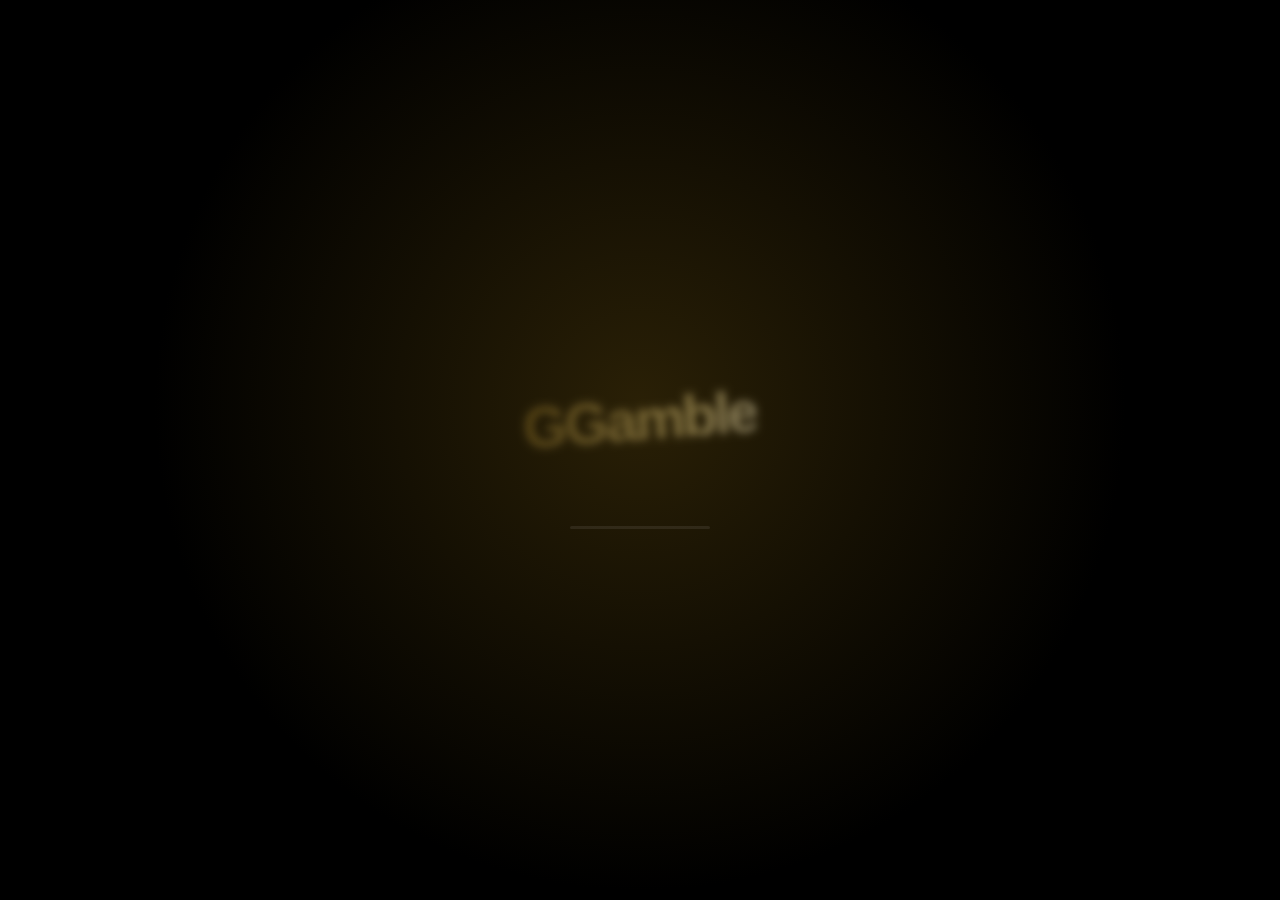
==== commit 3c04ef61: "Beta ab sofort; Schlüssel von der Startseite wird automatisch übernommen Co-Authored-By: Claude Opus" ====
--- a/index.html
+++ b/index.html
@@ -1,59 +1,7398 @@
 <!DOCTYPE html>
-<html lang="en">
+<html lang="de">
 <head>
-<meta charset="utf-8">
-<meta name="viewport" content="width=device-width, initial-scale=1, viewport-fit=cover, user-scalable=no">
-<meta name="theme-color" content="#050506">
-<title>GGamble – Under Maintenance</title>
+<meta charset="UTF-8">
+<meta name="viewport" content="width=device-width,initial-scale=1,maximum-scale=1,user-scalable=no,viewport-fit=cover">
+<meta name="theme-color" content="#000000">
+<meta http-equiv="Cache-Control" content="no-cache, no-store, must-revalidate">
+<meta http-equiv="Pragma" content="no-cache">
+<meta http-equiv="Expires" content="0">
+<meta name="apple-mobile-web-app-capable" content="yes">
+<meta name="apple-mobile-web-app-status-bar-style" content="black-translucent">
+<title>GGamble</title>
+<link rel="icon" href="data:image/svg+xml,<svg xmlns='http://www.w3.org/2000/svg' viewBox='0 0 100 100'><circle cx='50' cy='50' r='48' fill='%23111'/><text x='50' y='64' font-size='42' text-anchor='middle' font-family='Arial' font-weight='900' fill='%23e8c45a'>GG</text></svg>">
 <style>
-  *{box-sizing:border-box;margin:0;padding:0;-webkit-tap-highlight-color:transparent}
-  html,body{height:100%;background:#050506;color:#fff;font-family:-apple-system,BlinkMacSystemFont,"Segoe UI",Inter,Roboto,sans-serif;overscroll-behavior:none}
-  body{display:flex;flex-direction:column;align-items:center;justify-content:center;text-align:center;padding:32px 20px calc(env(safe-area-inset-bottom) + 32px);gap:16px;min-height:100%}
-  .logo{width:64px;height:64px;border-radius:50%;background:linear-gradient(135deg,#f3d27a,#b8892a);color:#1a1206;font-weight:900;font-size:24px;display:flex;align-items:center;justify-content:center;box-shadow:0 0 40px rgba(216,184,90,.35)}
-  h1{font-size:clamp(28px,8vw,44px);font-weight:900;letter-spacing:-.02em;line-height:1.1}
-  .sub{color:#a8a8b0;font-size:17px;max-width:440px;line-height:1.5}
-  .pill{display:inline-flex;align-items:center;gap:8px;padding:8px 16px;border-radius:999px;background:#1a1206;border:1px solid #d8b85a66;color:#f3d27a;font-weight:800;font-size:14px}
-  .dot{width:8px;height:8px;border-radius:50%;background:#f3d27a;animation:p 1.4s infinite}
-  @keyframes p{50%{opacity:.25}}
-  .run{width:100%;max-width:520px;margin-top:8px}
-  canvas{width:100%;height:auto;display:block;border-radius:14px;background:#0d0d10;border:1px solid #26262c;touch-action:none;cursor:pointer}
-  .row{display:flex;justify-content:space-between;font-size:12px;color:#6a6a72;margin-top:6px}
-  .de{color:#6a6a72;font-size:13px;max-width:420px;line-height:1.5}
-
-  #btF input,#btF textarea{width:100%;background:#151517;border:1px solid #2a2a30;border-radius:12px;color:#fff;font:inherit;font-size:15px;padding:12px;margin-bottom:8px;outline:none;resize:none}
-  #btF input:focus,#btF textarea:focus{border-color:#d8b85a}
-  #btGo{width:100%;border:0;border-radius:12px;padding:13px;font:inherit;font-weight:800;font-size:16px;background:linear-gradient(180deg,#f6dc8a,#c9a43e);color:#1a1206;cursor:pointer}
-  #btGo:disabled{opacity:.5}
-  .bts{border:1px solid;border-radius:16px;padding:14px 16px;text-align:left;margin-top:4px;font-size:15px}
+:root{
+  --bg:#000;--card:#111113;--card2:#18181b;--line:rgba(255,255,255,.08);--line2:rgba(255,255,255,.14);
+  --txt:#f4f4f5;--mut:#8e8e93;--mut2:#5c5c62;--gold:#c9a43e;--gold2:#e8c45a;--red:#e8524a;--green:#4cc265;--blue:#3b7be0;--purple:#a65ce0;
+  --r:28px;--ease:cubic-bezier(.22,1,.36,1);--spring:cubic-bezier(.34,1.56,.64,1);
+  --st:env(safe-area-inset-top,0px);--sb:env(safe-area-inset-bottom,0px);
+}
+*{box-sizing:border-box;-webkit-tap-highlight-color:transparent;margin:0;padding:0}
+html,body{background:#000;color:var(--txt);font-family:-apple-system,BlinkMacSystemFont,"SF Pro Display","Inter","Segoe UI",Roboto,Helvetica,Arial,sans-serif;-webkit-font-smoothing:antialiased;overscroll-behavior:none}
+body{min-height:100vh;overflow-x:hidden}
+#main{overflow-x:hidden}
+button{font:inherit;color:inherit;background:none;border:0;cursor:pointer}
+input,select,textarea{font:inherit;color:var(--txt)}
+textarea.inp{resize:none;line-height:1.35}
+.hidden{display:none!important}
+.num{font-variant-numeric:tabular-nums}
+.neg{color:var(--red)!important}.pos{color:var(--green)!important}.goldc{color:var(--gold2)!important}
+svg.i{width:24px;height:24px;stroke:currentColor;fill:none;stroke-width:1.8;stroke-linecap:round;stroke-linejoin:round;flex:none}
+
+/* ---------- splash ---------- */
+#splash{position:fixed;inset:0;z-index:999;background:radial-gradient(circle at 50% 45%,#2a2006 0,#000 60%);display:flex;flex-direction:column;align-items:center;justify-content:center;transition:opacity .7s var(--ease),transform .7s var(--ease)}
+#splash.out{opacity:0;transform:scale(1.08);pointer-events:none}
+.logo-big{font-size:84px;font-weight:900;letter-spacing:-4px;background:linear-gradient(110deg,#8a6a1c 0%,#f6dc8a 30%,#fff6d6 45%,#c9a43e 60%,#8a6a1c 100%);background-size:250% 100%;-webkit-background-clip:text;background-clip:text;color:transparent;animation:logoIn 1s var(--spring) both,shine 2.2s 0.6s ease-in-out infinite}
+.logo-sub{margin-top:6px;font-size:15px;letter-spacing:8px;color:#bfa25a;text-transform:uppercase;opacity:0;animation:fadeUp .8s .45s var(--ease) forwards}
+.splash-bar{margin-top:34px;width:140px;height:3px;border-radius:3px;background:rgba(255,255,255,.08);overflow:hidden}
+.splash-bar i{display:block;height:100%;width:0;background:linear-gradient(90deg,#8a6a1c,#f6dc8a);animation:load 1.3s .2s var(--ease) forwards}
+@keyframes logoIn{0%{opacity:0;transform:scale(.4) rotate(-8deg);filter:blur(12px)}100%{opacity:1;transform:none;filter:none}}
+@keyframes shine{0%{background-position:100% 0}60%,100%{background-position:-60% 0}}
+@keyframes load{to{width:100%}}
+@keyframes fadeUp{from{opacity:0;transform:translateY(14px)}to{opacity:1;transform:none}}
+
+/* ---------- login ---------- */
+#login{position:fixed;inset:0;z-index:900;background:radial-gradient(circle at 50% 0,#211904 0,#000 55%);display:flex;align-items:center;justify-content:center;padding:24px;animation:fadeIn .6s var(--ease)}
+.login-box{width:100%;max-width:400px;animation:fadeUp .7s var(--ease)}
+.login-box .logo-big{font-size:64px;text-align:center;display:block}
+.login-box p.lead{text-align:center;color:var(--mut);margin:6px 0 28px;font-size:15px}
+.seg{display:flex;background:var(--card2);border:1px solid var(--line);border-radius:999px;padding:4px;margin-bottom:16px;position:relative}
+.seg button{flex:1;padding:12px 8px;border-radius:999px;font-weight:600;color:var(--mut);transition:.3s var(--ease);position:relative;z-index:1;white-space:nowrap}
+.seg button.on{color:#fff;background:linear-gradient(180deg,#3a3a3f,#26262a);box-shadow:0 2px 10px rgba(0,0,0,.4),inset 0 1px 0 rgba(255,255,255,.08)}
+.fld{width:100%;background:var(--card2);border:1px solid var(--line);border-radius:18px;padding:16px 18px;font-size:17px;margin-bottom:10px;outline:none;transition:border .2s}
+.fld:focus{border-color:rgba(201,164,62,.6)}
+.fld::placeholder{color:var(--mut2)}
+.err{color:var(--red);font-size:14px;min-height:20px;margin:4px 4px 8px}
+.small{font-size:13px;color:var(--mut);text-align:center;margin-top:16px;line-height:1.5}
+
+/* ---------- buttons ---------- */
+.btn{display:inline-flex;align-items:center;justify-content:center;gap:10px;padding:16px 22px;border-radius:999px;font-weight:700;font-size:17px;transition:transform .15s var(--ease),filter .2s,opacity .2s;user-select:none}
+.btn:active{transform:scale(.96)}
+.btn[disabled]{opacity:.35;pointer-events:none}
+.btn.w{width:100%}
+.btn.white{background:linear-gradient(180deg,#fff,#dcdce0);color:#111;box-shadow:0 6px 20px rgba(255,255,255,.08),inset 0 -2px 0 rgba(0,0,0,.08)}
+.btn.dark{background:linear-gradient(180deg,#2c2c30,#1c1c1f);border:1px solid var(--line2);box-shadow:inset 0 1px 0 rgba(255,255,255,.06)}
+.btn.red{background:linear-gradient(180deg,#e05a4c,#c13b30);color:#fff}
+.btn.gold{background:linear-gradient(180deg,#f2d27a,#b98f2a);color:#1d1503}
+.btn.blue{background:linear-gradient(180deg,#4b8cf0,#2457c4);color:#fff}
+.btn.sm{padding:10px 16px;font-size:15px}
+.btn.xs{padding:7px 12px;font-size:13px}
+.linkbtn{color:var(--red);font-weight:600;font-size:18px;padding:16px;width:100%}
+
+/* ---------- header ---------- */
+#hdr{position:fixed;left:0;right:0;top:0;z-index:50;padding:calc(var(--st) + 10px) 12px 10px;display:flex;align-items:center;gap:10px;pointer-events:none;background:linear-gradient(180deg,rgba(0,0,0,.85) 40%,rgba(0,0,0,0))}
+#hdr>*{pointer-events:auto}
+.pill{background:linear-gradient(180deg,rgba(40,40,44,.92),rgba(22,22,25,.92));border:1px solid var(--line2);border-radius:999px;backdrop-filter:blur(18px);-webkit-backdrop-filter:blur(18px);box-shadow:0 8px 28px rgba(0,0,0,.55),inset 0 1px 0 rgba(255,255,255,.06)}
+.balpill{display:flex;align-items:center;gap:10px;padding:5px 8px 5px 5px;min-width:0;flex:0 1 auto}
+.gglogo{width:48px;height:48px;border-radius:50%;flex:none;display:grid;place-items:center;font-weight:900;font-size:17px;letter-spacing:-.5px;background:radial-gradient(circle at 35% 30%,#3a3a40,#121214);border:1px solid var(--line2);color:#f1d27c}
+.balwrap{min-width:0}
+#hBal{font-size:22px;font-weight:800;letter-spacing:-.5px;line-height:1.05;white-space:nowrap;transition:color .3s}
+#hToday{font-size:12.5px;color:var(--mut);font-weight:600;white-space:nowrap}
+.lockb{width:34px;height:34px;border-radius:50%;display:grid;place-items:center;background:rgba(232,82,74,.22);color:var(--red);flex:none}
+.lockb svg{width:18px;height:18px}
+.circbtn{width:58px;height:58px;border-radius:50%;display:grid;place-items:center;flex:none;margin-left:auto}
+.lvlpill{display:flex;align-items:center;gap:4px;padding:5px;flex:none}
+.lvlring{position:relative;width:48px;height:48px;display:grid;place-items:center;font-weight:800;font-size:17px}
+.lvlring svg{position:absolute;inset:0;transform:rotate(-90deg)}
+.avatar{width:48px;height:48px;border-radius:50%;display:grid;place-items:center;font-weight:600;font-size:17px;color:#2a2003;background:radial-gradient(circle at 35% 30%,#e3c25a,#a8862a);border:2px solid rgba(0,0,0,.4);background-size:cover;background-position:center;flex:none;overflow:hidden}
+.bump{animation:bump .5s var(--spring)}
+@keyframes bump{0%{transform:scale(1)}40%{transform:scale(1.12)}100%{transform:scale(1)}}
+
+/* ---------- nav ---------- */
+#nav{position:fixed;left:10px;right:10px;bottom:calc(var(--sb) + 10px);z-index:50;display:flex;justify-content:space-between;padding:6px;border-radius:40px}
+#nav button{flex:1;display:flex;flex-direction:column;align-items:center;gap:3px;padding:8px 0 7px;border-radius:30px;color:#b8b8bd;font-size:11.5px;font-weight:600;transition:background .35s var(--ease),color .3s,transform .15s}
+#nav button svg{width:26px;height:26px}
+#nav button.on{background:linear-gradient(180deg,#3a3a3f,#26262a);color:#fff;box-shadow:inset 0 1px 0 rgba(255,255,255,.1),0 4px 14px rgba(0,0,0,.5)}
+#nav button:active{transform:scale(.92)}
+
+/* ---------- pages ---------- */
+#main{padding:calc(var(--st) + 92px) 16px calc(var(--sb) + 120px);max-width:640px;margin:0 auto}
+.page{animation:pageIn .45s var(--ease)}
+@keyframes pageIn{from{opacity:0;transform:translateY(14px)}to{opacity:1;transform:none}}
+@keyframes fadeIn{from{opacity:0}to{opacity:1}}
+h1.t{font-size:44px;font-weight:800;letter-spacing:-1.5px;margin:6px 4px 4px;line-height:1.05}
+p.sub{color:var(--mut);font-size:17px;margin:6px 4px 18px;line-height:1.35}
+.sec{color:#a0a0a6;font-size:15px;font-weight:600;letter-spacing:1.6px;text-transform:uppercase;margin:28px 8px 12px;display:flex;justify-content:space-between;align-items:baseline;gap:8px}
+.sec small{letter-spacing:.3px;text-transform:none;font-size:13px;color:var(--mut)}
+.card{background:linear-gradient(180deg,#141416,#0d0d0f);border:1px solid var(--line);border-radius:var(--r);padding:20px;margin-bottom:14px;box-shadow:0 10px 30px rgba(0,0,0,.35)}
+.card.tight{padding:0;overflow:hidden}
+.row{display:flex;align-items:center;gap:14px}
+.row.sb{justify-content:space-between}
+.list .it{display:flex;align-items:center;gap:16px;padding:16px 18px;border-bottom:1px solid var(--line);transition:background .2s}
+.list .it:last-child{border-bottom:0}
+.list .it:active{background:rgba(255,255,255,.04)}
+.ibox{width:46px;height:46px;border-radius:14px;background:#232327;display:grid;place-items:center;flex:none}
+.it .lbl{flex:1;font-size:19px}
+.it .val{color:var(--mut);font-size:18px}
+.chev{color:var(--mut2);width:20px;height:20px}
+.chip{display:inline-flex;align-items:center;gap:6px;padding:8px 14px;border-radius:999px;background:#202024;border:1px solid var(--line);font-weight:700;font-size:15px}
+.chip.gold{background:rgba(201,164,62,.16);color:var(--gold2);border-color:rgba(201,164,62,.2)}
+.chip.red{background:rgba(232,82,74,.18);color:#ff8b82;border-color:rgba(232,82,74,.2)}
+.stats{display:grid;grid-template-columns:1fr 1fr;gap:12px}
+.stat{background:linear-gradient(180deg,#141416,#0d0d0f);border:1px solid var(--line);border-radius:24px;padding:18px}
+.stat small{color:var(--mut);font-size:15px}
+.stat b{display:block;font-size:24px;margin-top:6px;letter-spacing:-.4px}
+.inp{width:100%;background:#1d1d20;border:1px solid var(--line);border-radius:18px;padding:16px 18px;font-size:18px;outline:none}
+.inp:focus{border-color:rgba(201,164,62,.5)}
+.bar{height:6px;border-radius:6px;background:#26262a;overflow:hidden}
+.bar i{display:block;height:100%;background:linear-gradient(90deg,#d4d4d8,#fff);border-radius:6px;transition:width .6s var(--ease)}
+.hint{color:var(--mut);font-size:15px;line-height:1.45;margin:10px 4px}
+.tabs{display:flex;background:#141416;border:1px solid var(--line);border-radius:999px;padding:5px;gap:4px;overflow-x:auto;scrollbar-width:none;margin-bottom:14px}
+.tabs::-webkit-scrollbar{display:none}
+.tabs button{padding:11px 18px;border-radius:999px;color:var(--mut);font-weight:600;white-space:nowrap;transition:.3s var(--ease);font-size:16px}
+.tabs button.on{background:linear-gradient(180deg,#3a3a3f,#26262a);color:#fff}
+
+/* ---------- sheet / modal ---------- */
+.ov{position:fixed;inset:0;z-index:200;background:rgba(0,0,0,.55);backdrop-filter:blur(8px);-webkit-backdrop-filter:blur(8px);display:flex;align-items:flex-end;justify-content:center;animation:fadeIn .3s var(--ease)}
+.ov.center{align-items:center;padding:16px}
+.ov.closing{animation:fadeOut .28s var(--ease) forwards}
+.ov.closing .sheet{animation:sheetOut .28s var(--ease) forwards}
+@keyframes fadeOut{to{opacity:0}}
+.sheet{width:100%;max-width:560px;max-height:88vh;overflow:auto;background:linear-gradient(180deg,#2a2a2e,#1a1a1d);border:1px solid var(--line2);border-radius:34px;margin:0 10px calc(var(--sb) + 10px);padding:24px;animation:sheetIn .5s var(--spring);box-shadow:0 30px 80px rgba(0,0,0,.7)}
+.ov.center .sheet{margin:0}
+@keyframes sheetIn{from{transform:translateY(60%) scale(.96);opacity:0}to{transform:none;opacity:1}}
+@keyframes sheetOut{to{transform:translateY(40%) scale(.97);opacity:0}}
+.sheet h2{font-size:30px;font-weight:800;letter-spacing:-.8px}
+.sheet .x{width:48px;height:48px;border-radius:50%;background:#3a3a3f;display:grid;place-items:center;flex:none}
+.full{position:fixed;inset:0;z-index:150;background:#000;overflow:auto;animation:zoomIn .5s var(--ease)}
+@keyframes zoomIn{from{opacity:0;transform:scale(.92)}to{opacity:1;transform:none}}
+.full.closing{animation:zoomOut .3s var(--ease) forwards}
+@keyframes zoomOut{to{opacity:0;transform:scale(.94)}}
+
+/* ---------- toast ---------- */
+#toasts{position:fixed;top:calc(var(--st) + 14px);left:12px;right:12px;z-index:600;display:flex;flex-direction:column;align-items:center;gap:8px;pointer-events:none}
+.toast{max-width:560px;width:100%;display:flex;gap:14px;align-items:center;padding:16px 20px;border-radius:30px;background:linear-gradient(180deg,rgba(52,52,57,.96),rgba(30,30,33,.96));border:1px solid var(--line2);backdrop-filter:blur(16px);-webkit-backdrop-filter:blur(16px);font-weight:700;font-size:17px;line-height:1.3;box-shadow:0 18px 40px rgba(0,0,0,.6);animation:toastIn .5s var(--spring)}
+.toast.out{animation:toastOut .35s var(--ease) forwards}
+.toast .ti{width:32px;height:32px;border-radius:50%;border:2px solid #aaa;display:grid;place-items:center;flex:none;font-size:16px;color:#ccc}
+.toast.good .ti{border-color:var(--green);color:var(--green)}
+.toast.bad .ti{border-color:var(--red);color:var(--red)}
+@keyframes toastIn{from{transform:translateY(-120%) scale(.9);opacity:0}to{transform:none;opacity:1}}
+@keyframes toastOut{to{transform:translateY(-120%);opacity:0}}
+
+/* ---------- win fx ---------- */
+#fx{position:fixed;inset:0;z-index:700;pointer-events:none}
+#bigwin{position:fixed;inset:0;z-index:690;display:flex;flex-direction:column;align-items:center;justify-content:center;background:radial-gradient(circle at 50% 50%,rgba(60,40,0,.75),rgba(0,0,0,.92) 70%);animation:fadeIn .25s}
+#bigwin .rays{position:absolute;width:160vmax;height:160vmax;left:50%;top:50%;margin:-80vmax 0 0 -80vmax;background:repeating-conic-gradient(from 0deg,rgba(255,210,90,.16) 0 8deg,transparent 8deg 20deg);animation:spin 14s linear infinite;mask:radial-gradient(circle,#000 0,transparent 60%);-webkit-mask:radial-gradient(circle,#000 0,transparent 60%)}
+#bigwin .bw-t{position:relative;font-size:min(17vw,96px);font-weight:900;letter-spacing:-2px;text-align:center;line-height:.95;background:linear-gradient(180deg,#fff7d1 0%,#f5cf5a 45%,#a77a14 100%);-webkit-background-clip:text;background-clip:text;color:transparent;filter:drop-shadow(0 6px 0 #4a3405) drop-shadow(0 0 30px rgba(255,200,60,.6));animation:bwIn .8s var(--spring) both}
+#bigwin .bw-a{position:relative;margin-top:22px;font-size:min(11vw,56px);font-weight:900;color:#fff;text-shadow:0 0 24px rgba(255,220,120,.8);animation:bwIn .8s .15s var(--spring) both}
+#bigwin .bw-s{position:relative;margin-top:30px;color:#d9c48a;font-weight:600;animation:fadeIn 1s 1s both}
+#bigwin.epic .bw-t{background:linear-gradient(180deg,#fff 0%,#e6b3ff 35%,#9a3ff0 70%,#4b0f86 100%);-webkit-background-clip:text;background-clip:text;filter:drop-shadow(0 6px 0 #2a0650) drop-shadow(0 0 40px rgba(190,100,255,.8))}
+@keyframes bwIn{0%{transform:scale(.2) rotate(-6deg);opacity:0}100%{transform:none;opacity:1}}
+@keyframes spin{to{transform:rotate(360deg)}}
+.shake{animation:shake .6s cubic-bezier(.36,.07,.19,.97)}
+@keyframes shake{10%,90%{transform:translate(-2px,1px)}20%,80%{transform:translate(4px,-2px)}30%,50%,70%{transform:translate(-7px,3px)}40%,60%{transform:translate(7px,-3px)}}
+.flash{position:fixed;inset:0;z-index:680;pointer-events:none;background:radial-gradient(circle,rgba(255,230,150,.6),rgba(255,200,80,0) 70%);animation:flash .7s ease-out forwards}
+@keyframes flash{from{opacity:1}to{opacity:0}}
+
+/* ---------- halle ---------- */
+.halle-top{display:flex;align-items:center;justify-content:space-between;margin:0 0 4px}
+.halle-top .icons{display:flex;gap:10px}
+.halle-top .icons{gap:8px}
+.halle-top .icons button{width:52px;height:52px;border-radius:50%;display:grid;place-items:center}
+.halle-top h1.t{font-size:clamp(32px,10vw,44px)}
+.rl .it .chev{display:none}
+.stage{position:relative;height:430px;margin:0 -16px;overflow:hidden;background:radial-gradient(ellipse at 50% 100%,rgba(40,40,80,.45),transparent 60%),linear-gradient(180deg,#000 0,#05050d 70%,#0d0d1c 100%)}
+.stage:before{content:"";position:absolute;inset:0;background:conic-gradient(from 180deg at 30% -10%,transparent 0 160deg,rgba(255,255,255,.05) 170deg,transparent 185deg),conic-gradient(from 180deg at 70% -10%,transparent 0 170deg,rgba(255,255,255,.05) 180deg,transparent 195deg);pointer-events:none}
+.stage .floor{position:absolute;left:0;right:0;bottom:0;height:110px;background:linear-gradient(180deg,#0e0e22,#151532);border-top:1px solid rgba(160,160,255,.12)}
+.carousel{position:absolute;inset:0 0 0 0;display:flex;gap:18px;overflow-x:auto;scroll-snap-type:x mandatory;padding:40px calc(50% - 90px) 0;scrollbar-width:none;align-items:flex-start}
+.carousel::-webkit-scrollbar{display:none}
+.mini{flex:none;width:180px;scroll-snap-align:center;transition:transform .5s var(--ease),filter .5s;transform:scale(.82);filter:brightness(.55);cursor:pointer}
+.mini.cur{transform:scale(1);filter:none}
+.neon{position:absolute;font-weight:900;font-size:26px;pointer-events:none;opacity:.9}
+.arrow{position:absolute;top:340px;width:76px;height:76px;border-radius:50%;display:grid;place-items:center;z-index:3}
+.arrow.l{left:6px}.arrow.r{right:6px}
+.slotcard{position:relative;margin-top:-30px;z-index:4;padding:22px}
+.slotcard .top{display:flex;align-items:center;gap:12px}
+.slotcard .bar{flex:1}
+.slotcard h3{font-size:42px;font-weight:800;letter-spacing:-1.4px;margin-top:20px}
+.paychips{display:flex;gap:10px;overflow-x:auto;margin:18px 0;scrollbar-width:none}
+.paychips::-webkit-scrollbar{display:none}
+.paychips span{flex:none;display:flex;align-items:center;gap:10px;padding:10px 16px;border-radius:999px;background:#1d1d21;font-weight:800;font-size:17px}
+.paychips em{font-style:normal;font-size:26px;letter-spacing:4px}
+.sl-list .sl{display:flex;align-items:center;gap:16px;padding:16px;border-radius:26px;margin-bottom:12px;border:1px solid rgba(255,255,255,.07);transition:transform .15s}
+.sl-list .sl:active{transform:scale(.98)}
+.sl-list .sl.sel{border:2px solid #f2b844}
+.sl .ico{width:74px;height:74px;border-radius:20px;background:#f5efe3;display:grid;place-items:center;font-size:40px;flex:none;border:3px solid currentColor}
+.sl .nm{font-size:22px;font-weight:800}
+.sl .ds{color:#b0b0b6;font-size:16px;margin:3px 0;white-space:nowrap;overflow:hidden;text-overflow:ellipsis}
+.sl .mx{font-weight:800;font-size:18px}
+.sl .star{width:52px;height:52px;border-radius:50%;background:rgba(255,255,255,.08);display:grid;place-items:center;margin-left:auto;flex:none}
+.sl.locked{opacity:.55}
+.star.on{color:#f5c84a}
+.star.on svg{fill:#f5c84a}
+
+/* ---------- cabinet ---------- */
+.cab{--c:#c9a43e;--c2:#1a2c6c;position:relative;margin:0 auto;width:100%;max-width:420px;padding:0 4%;}
+.cab .arch{position:relative;height:90px;border-radius:200px 200px 0 0;background:linear-gradient(180deg,var(--c2),#060a1e);border:4px solid var(--c);border-bottom:0;overflow:hidden}
+.cab .bulbs{position:absolute;inset:0}
+.cab .bulbs i{position:absolute;width:14px;height:14px;border-radius:50%;background:#fff3c4;box-shadow:0 0 8px #ffd56a,0 0 16px #ffb31a;animation:bulb 1.2s infinite}
+@keyframes bulb{0%,100%{opacity:1}50%{opacity:.25}}
+.cab .body{background:linear-gradient(90deg,#4a3a0c,var(--c) 6%,#5a4610 10%,var(--c2) 12%,#0a1030 50%,var(--c2) 88%,#5a4610 90%,var(--c) 94%,#4a3a0c);padding:14px 16px 18px;border-radius:0 0 18px 18px}
+.cab .scr{border:4px solid var(--c);border-radius:16px;background:repeating-conic-gradient(from 0deg at 50% 60%,rgba(255,255,255,.07) 0 6deg,transparent 6deg 12deg),radial-gradient(circle at 50% 60%,var(--c2),#020617);padding:10px 8px;text-align:center;overflow:hidden;position:relative;margin-bottom:12px}
+.cab .marq{font-size:12px;font-weight:900;letter-spacing:3px;color:#fff;white-space:nowrap;overflow:hidden;opacity:.85}
+.cab .marq span{display:inline-block;animation:marq 9s linear infinite;padding-left:100%}
+@keyframes marq{to{transform:translateX(-100%)}}
+.cab .ttl{font-size:clamp(26px,8vw,42px);font-weight:900;letter-spacing:-.5px;line-height:1.05;margin:6px 0;color:transparent;background:linear-gradient(180deg,#fff8d8,#f2cf63 50%,#a07818);-webkit-background-clip:text;background-clip:text;filter:drop-shadow(0 3px 0 rgba(0,0,0,.6)) drop-shadow(0 0 14px rgba(255,210,90,.45));text-transform:uppercase}
+.cab .ttl-ic{font-size:30px;letter-spacing:12px}
+.cab .reelbox{position:relative;background:linear-gradient(180deg,#2b2006,#120c02);border-radius:18px;padding:10px;border:2px solid #3c2d08}
+.cab .reels{display:flex;gap:4px;position:relative;border-radius:8px;overflow:hidden;background:#000;padding:3px}
+.reel{flex:1;overflow:hidden;position:relative;border-radius:4px;background:linear-gradient(180deg,#9c9c9c,#f4f4f4 25%,#fff 50%,#f4f4f4 75%,#9c9c9c)}
+.strip{will-change:transform}
+.cell{display:grid;place-items:center;font-size:var(--fs,42px);line-height:1;position:relative;font-family:Georgia,"Times New Roman",serif;font-weight:900}
+.cell.L{font-size:calc(var(--fs,42px)*.95)}
+.cell.win{animation:cellwin .9s ease-in-out infinite}
+.cell.win:after{content:"";position:absolute;inset:3px;border-radius:8px;border:3px solid #ffd447;box-shadow:0 0 16px #ffc61a,inset 0 0 14px rgba(255,200,40,.5)}
+@keyframes cellwin{0%,100%{transform:scale(1)}50%{transform:scale(1.13)}}
+.reel.spin .strip{filter:blur(1.6px)}
+.lines{position:absolute;inset:13px;pointer-events:none}
+.lines path{fill:none;stroke-width:5;stroke-linecap:round;stroke-linejoin:round;filter:drop-shadow(0 0 6px currentColor);stroke-dasharray:1000;stroke-dashoffset:1000;animation:draw .6s ease-out forwards}
+@keyframes draw{to{stroke-dashoffset:0}}
+.cab .led{display:flex;justify-content:space-between;align-items:center;margin-top:12px;padding:8px 14px;background:#0a0703;border-radius:10px;border:1px solid #2a1f08;font-family:"Courier New",monospace;font-weight:900;font-size:20px;color:#ffcf6a;text-shadow:0 0 8px #ff9d1a}
+.cab .led small{display:block;font-size:9px;color:#6d5a2a;letter-spacing:1px;text-shadow:none}
+.cab .btns{display:flex;gap:10px;align-items:center;margin-top:12px;padding:0 6px}
+.cab .btns i{width:44px;height:16px;border-radius:4px;background:linear-gradient(180deg,#d8d8d8,#8a8a8a);box-shadow:0 3px 0 #444}
+.cab .btns i:first-child{background:linear-gradient(180deg,#7bc3ff,#2a7fd4)}
+.cab .btns b{margin-left:auto;width:80px;height:26px;border-radius:50%;background:radial-gradient(ellipse at 50% 30%,#ff7b6b,#c4271b);box-shadow:0 4px 0 #6a120b}
+.jpbar{display:flex;justify-content:center;gap:8px;margin:0 0 10px;flex-wrap:wrap}
+.jpbar span{padding:6px 12px;border-radius:999px;background:rgba(0,0,0,.5);border:1px solid var(--c);font-weight:800;font-size:13px;color:#ffe08a}
+.fsbadge{position:absolute;left:50%;top:-14px;transform:translateX(-50%);padding:6px 14px;border-radius:999px;background:linear-gradient(180deg,#ff5fa2,#b0186a);font-weight:900;font-size:14px;z-index:3;box-shadow:0 0 18px rgba(255,80,160,.7);white-space:nowrap}
+.machine{min-height:100%;padding:calc(var(--st) + 14px) 0 calc(var(--sb) + 290px);background:radial-gradient(ellipse at 50% 0,rgba(40,40,90,.35),transparent 60%),#000}
+.mhead{display:flex;align-items:center;justify-content:space-between;padding:0 14px;margin-bottom:14px;gap:10px}
+.mhead .circbtn{margin:0;width:64px;height:64px}
+.mtitle{padding:8px 26px;text-align:center}
+.mtitle b{display:block;font-size:22px}
+.mtitle small{color:#b8b8bd;font-size:15px;font-weight:600}
+.mpanel{position:fixed;left:10px;right:10px;bottom:calc(var(--sb) + 10px);z-index:160;border-radius:38px;padding:18px;max-width:600px;margin:0 auto}
+.mpanel .row1{display:flex;align-items:center;gap:10px}
+.mpanel .g small{color:var(--mut);font-size:14px}
+.mpanel .g{min-width:0}.mpanel .g b{display:block;white-space:nowrap;font-size:24px;font-weight:800;letter-spacing:-.5px}
+.mpanel .g em{font-style:normal;font-size:13px;color:var(--mut)}
+.stake{display:flex;align-items:center;gap:6px;margin-left:auto}
+.stake .rb{width:52px;height:52px;border-radius:50%;background:#2c2c30;border:1px solid var(--line2);display:grid;place-items:center;font-size:26px;font-weight:300}
+.stake .sv{text-align:center;min-width:86px}
+.stake .sv small{color:var(--mut);font-size:13px}
+.stake .sv b{display:block;font-size:22px}
+.side{display:flex;gap:10px;margin-top:12px}
+.side button{flex:1;justify-content:center;padding:10px 14px;border-radius:999px;background:#2a2a2e;border:1px solid var(--line2);font-weight:700;font-size:14px;display:flex;align-items:center;gap:6px;white-space:nowrap}
+.side button.on{background:linear-gradient(180deg,#6a3ab0,#3d1a72);border-color:#a370ff;box-shadow:0 0 14px rgba(160,100,255,.5)}
+.side button.auto.on{background:linear-gradient(180deg,#2f8ae0,#10479b);border-color:#5cb0ff;box-shadow:0 0 14px rgba(80,160,255,.5)}
+.side button.allin.on{background:linear-gradient(180deg,#e0552f,#9b2410);border-color:#ff8a5c}
+#spinBtn{margin-top:14px;font-size:22px;padding:18px}
+#spinBtn.spinning{opacity:.75}
+
+/* ---------- wheel ---------- */
+.wheelwrap{position:relative;width:min(84vw,420px);aspect-ratio:1;margin:18px auto 22px}
+.wheelwrap canvas{width:100%;height:100%;transition:transform 5.2s cubic-bezier(.12,.75,.1,1)}
+.wheelpin{position:absolute;left:50%;top:-14px;width:36px;height:56px;margin-left:-18px;z-index:2;filter:drop-shadow(0 4px 6px rgba(0,0,0,.5))}
+
+/* ---------- lose ---------- */
+.ticket{position:relative;border-radius:var(--r);padding:16px;margin-bottom:22px;background:#0f0f10;border:1px solid var(--line)}
+.tk{user-select:none;-webkit-user-select:none;--a:#c7834e;--b:#e7b88a;position:relative;border-radius:22px;padding:22px 20px 18px;overflow:hidden;background:repeating-conic-gradient(from 0deg at 50% 22%,rgba(255,255,255,.1) 0 7deg,transparent 7deg 14deg),radial-gradient(circle at 50% 22%,var(--b),var(--a) 75%);box-shadow:inset 0 0 0 2px rgba(255,255,255,.25)}
+.tk:before{content:"";position:absolute;inset:0;background-image:radial-gradient(rgba(255,255,255,.18) 1.2px,transparent 1.6px);background-size:16px 16px;pointer-events:none}
+.tk>*{position:relative}
+.tk .brand{display:inline-block;padding:8px 18px;border-radius:999px;background:rgba(0,0,0,.25);font-weight:900;letter-spacing:4px;font-size:15px;color:#fff}
+.tk .brand em{font-style:normal;color:#f3cf63}
+.tk .price{position:absolute;right:18px;top:18px;padding:16px 20px;border-radius:999px;background:radial-gradient(circle at 40% 30%,#fff,#d7d2c8);color:#1b1b1b;font-weight:900;font-size:24px;box-shadow:0 4px 12px rgba(0,0,0,.3)}
+.tk .emb{width:96px;height:96px;border-radius:50%;margin:18px auto 0;background:radial-gradient(circle at 40% 30%,#fffdf6,#e9e2d1);display:grid;place-items:center;font-size:46px;box-shadow:0 6px 18px rgba(0,0,0,.25),0 0 0 6px rgba(255,255,255,.25)}
+.tk .emb svg{width:46px;height:46px;stroke:var(--a);stroke-width:2.2}
+.tk h3{text-align:center;font-size:clamp(28px,8.6vw,56px);overflow-wrap:break-word;hyphens:auto;-webkit-hyphens:auto;font-weight:900;letter-spacing:-2px;color:#fff;text-shadow:0 4px 0 rgba(0,0,0,.35),0 0 18px rgba(0,0,0,.2);margin-top:4px;line-height:1.05}
+.burst{position:absolute;right:6px;top:110px;width:150px;height:110px;display:grid;place-items:center;transform:rotate(8deg);text-align:center;color:#2b1f00;font-weight:900;filter:drop-shadow(0 4px 6px rgba(0,0,0,.3))}
+.burst:before{content:"";position:absolute;inset:0;background:radial-gradient(circle,#ffe58a,#f0c437);clip-path:polygon(50% 0,58% 18%,75% 6%,74% 26%,95% 22%,84% 40%,100% 52%,82% 60%,92% 80%,72% 76%,66% 96%,52% 82%,38% 98%,32% 78%,10% 84%,20% 62%,0 50%,18% 40%,6% 20%,28% 24%,26% 4%,42% 18%)}
+.burst small{position:relative;display:block;font-size:12px;letter-spacing:2px}
+.burst b{position:relative;display:block;font-size:22px}
+.tk.dark .burst:before{background:radial-gradient(circle,#d8d0b4,#a79f86)}
+.scrz{margin-top:18px;background:#fbf8f0;border-radius:22px;padding:14px;border:2px dashed rgba(0,0,0,.18);box-shadow:inset 0 0 0 6px #fbf8f0}
+.tk.dark .scrz{background:#c9c9c9;box-shadow:inset 0 0 0 6px #c9c9c9}
+.scrz .lab{text-align:center;font-weight:800;letter-spacing:4px;font-size:14px;color:#555;margin:2px 0 10px}
+.scrz .grid{display:grid;gap:12px}
+.scrz .grid.g3{grid-template-columns:repeat(3,1fr)}
+.scrz .grid.g2{grid-template-columns:repeat(2,1fr)}
+.scrz .grid.g4{grid-template-columns:repeat(4,1fr)}
+.sc{position:relative;border-radius:14px;background:#fff;aspect-ratio:1.1;display:grid;place-items:center;overflow:hidden;color:#222;font-weight:900;font-size:clamp(15px,4.6vw,24px);text-align:center;box-shadow:inset 0 0 0 1px rgba(0,0,0,.08)}
+.g2 .sc{aspect-ratio:3.6}
+.g4 .sc{aspect-ratio:.8;font-size:clamp(13px,3.8vw,19px)}
+.sc small{display:block;font-size:.62em;color:#777;margin-top:3px}
+.sc .sym{font-size:1.8em}
+.sc canvas{position:absolute;inset:0;width:100%;height:100%;touch-action:none;transition:opacity .45s}
+.sc canvas.gone{opacity:0;pointer-events:none}
+.sc.hit{background:radial-gradient(circle,#fff6c8,#ffd75a);animation:cellwin .9s ease-in-out infinite;box-shadow:0 0 0 3px #e9a90f,0 0 20px #ffcc33}
+.tk .rule{margin-top:16px;padding:14px;border-radius:999px;background:rgba(0,0,0,.25);text-align:center;font-weight:800;font-size:clamp(16px,4.6vw,22px);color:#fff}
+.tk .foot{display:flex;align-items:center;gap:14px;margin-top:16px}
+.tk .barcode{flex:1;height:38px;border-radius:6px;background:#fff repeating-linear-gradient(90deg,#111 0 2px,transparent 2px 4px,#111 4px 5px,transparent 5px 8px,#111 8px 11px,transparent 11px 12px);border:4px solid #fff}
+.tk .nr{font-family:"Courier New",monospace;font-size:13px;font-weight:700;color:rgba(255,255,255,.8);line-height:1.4}
+.tk .nr small{display:block;font-family:inherit;font-weight:500;opacity:.8}
+.tkbar{display:flex;gap:10px;margin-top:14px;align-items:center}
+.tkbar .lockinfo{flex:1}
+.tklocked .tk{filter:grayscale(1) brightness(.55)}
+.tkres{text-align:center;font-weight:900;font-size:22px;margin-top:12px;min-height:28px}
+
+/* ---------- wetten ---------- */
+.match .tm{display:grid;grid-template-columns:minmax(0,1fr) auto minmax(0,1fr);align-items:center;gap:10px;margin-bottom:16px}
+.match .tm .n{min-width:0;font-size:clamp(16px,4.8vw,21px);font-weight:700;display:flex;align-items:center;gap:10px;line-height:1.2}
+.match .tm .n.r{justify-content:flex-end;text-align:right}
+.dot{width:20px;height:20px;border-radius:50%;flex:none;box-shadow:inset 0 0 0 3px rgba(0,0,0,.35),0 0 0 2px rgba(255,255,255,.06)}
+.match .vs{color:var(--mut);font-size:17px}
+.odds{display:grid;grid-template-columns:1fr 1fr 1fr 64px;gap:10px}
+.odd{padding:10px 4px;border-radius:24px;background:#1a1a1d;border:1px solid var(--line2);text-align:center;transition:.2s var(--ease)}
+.odd small{display:block;color:#aaa;font-size:15px}
+.odd b{font-size:24px}
+.odd.on{background:linear-gradient(180deg,#f4d77d,#c29a30);color:#1d1503;border-color:#f4d77d}
+.odd.on small{color:#4b3a0a}
+.odd.plus{display:grid;place-items:center;font-size:30px;font-weight:300}
+.score{font-size:30px;font-weight:900;text-align:center;min-width:80px}
+.live{color:var(--red);font-weight:800;font-size:13px;display:flex;align-items:center;gap:6px;justify-content:center}
+.live:before{content:"";width:8px;height:8px;border-radius:50%;background:var(--red);animation:bulb 1s infinite}
+.betslip .sel{display:flex;justify-content:space-between;gap:10px;padding:10px 0;border-bottom:1px solid var(--line);font-size:15px}
+
+/* ---------- börse ---------- */
+.mkts{display:flex;gap:12px;overflow-x:auto;scrollbar-width:none}
+.mkts::-webkit-scrollbar{display:none}
+.mkt{flex:none;width:210px;padding:16px 18px;border-radius:22px;background:#1a2a1c;border:2px solid transparent;font-family:"Courier New",ui-monospace,monospace;display:grid;grid-template-columns:1fr auto;gap:2px 8px;text-align:left}
+.mkt.dn{background:#2a1a1a}
+.mkt.on{border-color:#e8e8e8}
+.mkt b{font-size:24px;letter-spacing:1px;font-family:-apple-system,system-ui,sans-serif;font-weight:800}
+.mkt .p{text-align:right;font-size:18px;font-weight:700;letter-spacing:1px}
+.mkt small{color:#9a9a9a;letter-spacing:2px;font-size:14px}
+.mkt .c{text-align:right;font-size:16px;font-weight:700}
+.tfs{display:inline-flex;background:#1d1d20;border-radius:999px;padding:4px;margin:12px 0}
+.tfs button{padding:9px 16px;border-radius:999px;color:#9a9a9f;font-weight:700;font-size:16px}
+.tfs button.on{background:#3a3a3f;color:#fff}
+#chart{width:100%;height:330px;display:block}
+.trade{display:grid;grid-template-columns:1fr 1fr;gap:12px}
+.tb{padding:16px;border-radius:24px;text-align:center;color:#fff;transition:transform .12s}
+.tb:active{transform:scale(.97)}
+.tb small{font-size:16px;letter-spacing:1px}
+.tb b{display:block;font-size:clamp(24px,7vw,34px);font-weight:800}
+.tb.s{background:linear-gradient(180deg,#d65446,#a83226)}
+.tb.b{background:linear-gradient(180deg,#3cbf63,#22964a)}
+.tb small{display:block}
+.bxpro{margin-top:16px;border:1px solid var(--line);border-radius:18px;padding:12px 14px}
+.bxpro summary{cursor:pointer;color:var(--mut);font-size:16px;list-style:none}
+.bxpro summary::-webkit-details-marker{display:none}
+.bxpro[open] summary{margin-bottom:6px}
+.lotrow{display:flex;align-items:center;gap:10px}
+.lotrow .rb{width:50px;height:50px;border-radius:50%;background:#2a2a2e;font-size:26px;flex:none}
+.qch{display:grid;grid-template-columns:repeat(4,1fr);gap:8px;margin-top:10px}
+.qch button,.three button{padding:12px;border-radius:999px;background:#232327;border:1px solid var(--line2);font-weight:700;font-size:17px}
+.three{display:grid;grid-template-columns:repeat(3,1fr);gap:8px;margin-top:12px}
+.two{display:grid;grid-template-columns:1fr 1fr;gap:10px}
+.lbl2{color:var(--mut);font-size:16px;margin:16px 4px 8px}
+select.inp{appearance:none;-webkit-appearance:none;background-image:linear-gradient(45deg,transparent 50%,#aaa 50%),linear-gradient(135deg,#aaa 50%,transparent 50%);background-position:calc(100% - 26px) 50%,calc(100% - 19px) 50%;background-size:7px 7px;background-repeat:no-repeat}
+.acct{display:grid;grid-template-columns:repeat(4,1fr);gap:12px 8px}
+.acct small{display:block;color:var(--mut);letter-spacing:2px;font-size:13px}
+.acct b{font-size:20px}
+.ptable{overflow-x:auto;margin-top:12px}
+.ptable table{width:100%;border-collapse:collapse;font-size:14px;white-space:nowrap}
+.ptable th{color:var(--mut);font-weight:600;text-align:left;padding:8px 6px}
+.ptable td{padding:10px 6px;border-top:1px solid var(--line)}
+.empty{text-align:center;color:var(--mut);padding:26px 0;font-size:17px}
+
+/* ---------- spiele ---------- */
+.energy{display:inline-flex;align-items:center;gap:10px;padding:14px 22px;font-size:24px;font-weight:800}
+.warn{border-color:rgba(232,82,74,.45);background:linear-gradient(180deg,#1a0f0f,#0d0d0f)}
+.warn h4{color:#ff9f97;font-size:21px}
+.task{background:#1a1a1d;border-radius:22px;padding:18px;margin-top:12px}
+.task .row{justify-content:space-between}
+.task b{font-size:18px}
+.task .bar{margin:14px 0}
+.task.done{opacity:.55}
+.pots{display:grid;grid-template-columns:repeat(3,1fr);gap:12px;text-align:center}
+.pot{position:relative;width:86px;height:110px;margin:0 auto;border-radius:20px 20px 44px 44px;background:#222;overflow:hidden;border:3px solid #2a2a2a}
+.pot:before{content:"";position:absolute;top:-2px;left:50%;width:30px;height:12px;margin-left:-15px;background:#6a5428;border-radius:0 0 6px 6px;z-index:2}
+.pot i{position:absolute;left:0;right:0;bottom:0;height:65%;display:grid;place-items:center;font-style:normal;font-weight:900;font-size:28px;color:rgba(255,255,255,.85)}
+.pot.p2 i{background:linear-gradient(180deg,#7ad07a,#4fb54f);box-shadow:0 0 22px #4fb54f}
+.pot.p4 i{background:linear-gradient(180deg,#5fa0f5,#2e74e6);box-shadow:0 0 22px #2e74e6}
+.pot.p6 i{background:linear-gradient(180deg,#c487f0,#9a4fe0);box-shadow:0 0 22px #9a4fe0}
+.pot.p50{border-color:#c9a227;box-shadow:0 0 24px #000,0 0 18px #c9a22788}.pot.p50 i{background:radial-gradient(circle at 50% 30%,#3a3a3a,#000 70%);color:#f5cf5a;text-shadow:0 0 10px #f5cf5a;box-shadow:0 0 26px #7a3cff;animation:sbPot 2s ease-in-out infinite}@keyframes sbPot{50%{box-shadow:0 0 40px #b06aff}}.pot.p100 i{background:linear-gradient(180deg,#ff5a5a,#ffb84a,#ffe14a,#5ad86a,#4ab0ff,#b06aff);box-shadow:0 0 26px #ff7ad9}
+.pots b{display:block;font-size:26px;margin:10px 0}
+.gm{display:block;width:100%;text-align:left}
+.gm .ibox{width:76px;height:76px;border-radius:22px}
+.gm h4{font-size:25px;margin-top:18px}
+.gm p{color:#b0b0b6;font-size:18px;margin:6px 0 14px}
+.neu{position:absolute;right:20px;top:20px;padding:6px 14px;border-radius:999px;background:#e8c43e;color:#1d1503;font-weight:900;letter-spacing:2px;font-size:15px}
+.game-ov{position:fixed;inset:0;z-index:300;background:#000;display:flex;flex-direction:column;animation:zoomIn .4s var(--ease)}
+.game-ov .gh{display:flex;align-items:center;justify-content:space-between;padding:calc(var(--st) + 12px) 16px 10px;gap:10px}
+.game-ov .gh b{font-size:22px}
+.game-ov .gbody{flex:1;position:relative;display:flex;flex-direction:column;align-items:center;justify-content:center;padding:16px;overflow:hidden}
+.game-ov canvas{touch-action:none}
+.game-ov{touch-action:none;overscroll-behavior:contain;-webkit-user-select:none;user-select:none;-webkit-touch-callout:none}
+.game-ov button{touch-action:manipulation}
+html:has(.game-ov),body:has(.game-ov){overflow:hidden!important;overscroll-behavior:none}
+.hud{display:flex;gap:10px;justify-content:center}
+.hud span{padding:10px 18px;border-radius:999px;background:#1d1d20;font-weight:800;font-size:18px}
+.opts{display:grid;grid-template-columns:1fr 1fr;gap:12px;width:100%;max-width:440px;margin-top:22px}
+.opts button{padding:20px;border-radius:24px;background:#1f1f22;border:1px solid var(--line2);font-size:24px;font-weight:800;transition:.15s}
+.opts button.ok{background:#1f4a28;border-color:var(--green)}
+.opts button.no{background:#4a1f1f;border-color:var(--red)}
+.money{display:flex;flex-wrap:wrap;gap:10px;justify-content:center;max-width:440px;min-height:180px;align-content:center}
+.coin{width:58px;height:58px;border-radius:50%;display:grid;place-items:center;font-weight:900;font-size:15px;color:#3b2a00;background:radial-gradient(circle at 35% 30%,#ffe9a0,#c9962a);box-shadow:inset 0 -3px 0 rgba(0,0,0,.25),0 4px 8px rgba(0,0,0,.4);animation:pop .4s var(--spring) both}
+.coin.cu{background:radial-gradient(circle at 35% 30%,#ffc59a,#b0602a);color:#3a1700}
+.coin.bi{background:radial-gradient(circle at 35% 30%,#f1f1f1,#9a9a9a);color:#222;border:5px solid #d6a93a}
+.note{width:100px;height:54px;border-radius:8px;display:grid;place-items:center;font-weight:900;font-size:19px;color:#fff;box-shadow:0 4px 8px rgba(0,0,0,.4);animation:pop .4s var(--spring) both}
+@keyframes pop{from{transform:scale(0) rotate(-20deg)}to{transform:none}}
+.shelf{display:grid;grid-template-columns:repeat(4,1fr);gap:10px;max-width:400px;width:100%;padding:16px;border-radius:24px;background:linear-gradient(180deg,#2a1d10,#1a1209);border:3px solid #4a3218}
+.shelf span{font-size:40px;text-align:center;animation:pop .35s var(--spring) both}
+.cups{position:relative;width:min(92vw,420px);height:220px}
+.cup{position:absolute;bottom:20px;width:110px;height:130px;transition:left .35s cubic-bezier(.45,0,.55,1),transform .4s var(--spring);cursor:pointer}
+.cup svg{width:100%;height:100%}
+.cup.up{transform:translateY(-70px)}
+.ball{position:absolute;bottom:22px;width:34px;height:34px;border-radius:50%;background:radial-gradient(circle at 35% 30%,#ff8f7a,#c2281b);transition:left .35s}
+.result{text-align:center;animation:fadeUp .5s var(--ease)}
+.result h2{font-size:40px;font-weight:900}
+.result p{color:var(--mut);font-size:18px;margin:8px 0 22px}
+
+/* ---------- imperium ---------- */
+.shop{display:flex;align-items:center;gap:14px}
+.shop .em{font-size:40px;width:64px;height:64px;border-radius:18px;background:#1f1f22;display:grid;place-items:center;flex:none}
+.shop .inf{flex:1;min-width:0}
+.shop .inf b{font-size:19px}
+.shop .inf small{display:block;color:var(--mut);font-size:14px;margin-top:2px}
+
+/* ---------- rang ---------- */
+.podium{display:grid;grid-template-columns:1fr 1.15fr 1fr;align-items:end;gap:10px;margin:10px 0 24px;text-align:center}
+.podium .pa{position:relative;margin:0 auto}
+.podium .avatar{width:76px;height:76px;font-size:28px}
+.podium>div{min-width:0}
+.podium .p1 .avatar{width:96px;height:96px;font-size:34px;box-shadow:0 0 40px rgba(220,180,60,.4)}
+.podium .rk{position:absolute;right:-6px;bottom:-4px;width:40px;height:40px;border-radius:50%;display:grid;place-items:center;font-weight:900;font-size:19px;color:#222;border:3px solid #000}
+.podium .nm{font-weight:800;font-size:16px;margin-top:10px;white-space:nowrap;overflow:hidden;text-overflow:ellipsis}
+.podium .vv{color:#b8b8bd;font-size:14px;margin-top:4px}
+.podium .blk{margin-top:14px;border-radius:22px 22px 6px 6px;background:linear-gradient(180deg,#2c2c30,#0e0e10);border:1px solid var(--line2)}
+.rl .it .rn{width:24px;color:var(--mut);font-size:20px}
+.rl .it{gap:12px;padding:14px}
+.rl .it .avatar{width:48px;height:48px;font-size:15px}
+.rl .it .who{flex:1;min-width:0}
+.rl .it .who b{display:block;font-size:18px;white-space:nowrap;overflow:hidden;text-overflow:ellipsis}
+.rl .it .who small{display:block;color:var(--mut);font-size:13px;white-space:nowrap;overflow:hidden;text-overflow:ellipsis}
+.rl .it .w{font-size:16px;font-weight:800;white-space:nowrap}
+.rl .it.me{background:rgba(201,164,62,.08)}
+
+/* ---------- treff ---------- */
+.room{display:flex;align-items:center;gap:16px}
+.room .ibox{width:70px;height:70px;border-radius:22px}
+.room .inf{flex:1;min-width:0}
+.room>.btn,.room>.chip{flex:none}
+.room .inf b{font-size:22px}
+.room .inf small{display:block;color:#a0a0a6;font-size:15px}
+.vgrid{display:grid;grid-template-columns:1fr 1fr;gap:8px;padding:8px}
+.vgrid .v{position:relative;aspect-ratio:3/4;border-radius:20px;overflow:hidden;background:#151517}
+.vgrid video{width:100%;height:100%;object-fit:cover}
+.vgrid .v span{position:absolute;left:10px;bottom:10px;padding:4px 10px;border-radius:999px;background:rgba(0,0,0,.55);font-size:13px;font-weight:700}
+.chatlog{height:220px;overflow:auto;padding:10px;background:#0e0e10;border-radius:18px;margin:10px 0;font-size:15px}
+.chatlog p{margin:6px 0}
+.chatlog b{color:var(--gold2)}
+.filters{display:flex;gap:8px;overflow-x:auto;margin-top:12px;scrollbar-width:none}
+.filters button{flex:none;padding:10px 16px;border-radius:999px;background:#232327;font-weight:700}
+.filters button.on{background:#fff;color:#111}
+#miniCam{position:fixed;right:14px;bottom:calc(var(--sb) + 110px);z-index:55;width:96px;height:128px;border-radius:18px;overflow:hidden;border:2px solid var(--gold);box-shadow:0 10px 30px rgba(0,0,0,.6);cursor:pointer}
+#miniCam video{width:100%;height:100%;object-fit:cover}
+
+/* ---------- profil ---------- */
+.prof{position:relative;padding:0;overflow:hidden}
+.prof .ban{height:120px;background:linear-gradient(135deg,#3a2c06,#1a1404 60%,#0d0d0f)}
+.prof .pa{position:absolute;left:22px;top:40px}
+.prof .pa .avatar{width:150px;height:150px;font-size:56px;border:8px solid #0d0d0f}
+.prof .pinfo{padding:18px 20px 22px 190px;min-height:130px;display:flex;flex-direction:column;gap:10px}
+.prof .pinfo b{font-size:clamp(28px,8vw,44px);font-weight:800;letter-spacing:-1px;line-height:1}
+.prof .pinfo small{color:var(--mut);font-size:18px}
+.ach{display:flex;align-items:center;gap:16px;padding:16px;border-radius:24px;margin-bottom:12px;border:1px solid var(--line);background:#111113}
+.ach .ic{width:62px;height:62px;border-radius:18px;background:#26262a;display:grid;place-items:center;flex:none;color:#6a6a70}
+.ach.got{border-color:rgba(201,164,62,.45)}
+.ach.got .ic{background:linear-gradient(180deg,#f7dc6c,#d9a92a);color:#3b2a00}
+.ach .tx{flex:1;min-width:0}
+.ach b{font-size:20px}
+.ach small{display:block;color:var(--mut);font-size:15px;margin-top:3px}
+.ach .rw{font-weight:800;color:#f0c94e;font-size:17px;white-space:nowrap}
+.ach:not(.got) .rw{color:#6a6a70}
+.tog{width:56px;height:34px;border-radius:999px;background:#3a3a3f;position:relative;transition:.3s;flex:none}
+.tog:after{content:"";position:absolute;left:3px;top:3px;width:28px;height:28px;border-radius:50%;background:#fff;transition:.3s var(--spring)}
+.tog.on{background:var(--green)}
+.tog.on:after{left:25px}
+
+@media (max-width:380px){
+  #nav button{font-size:10px}
+  #nav button svg{width:23px;height:23px}
+  .circbtn{width:50px;height:50px}
+  .gglogo,.avatar,.lvlring{width:42px;height:42px}
+  #hBal{font-size:19px}
+  .prof .pa .avatar{width:120px;height:120px}
+  .prof .pinfo{padding-left:160px}
+}
+@media (min-width:700px){#nav{max-width:640px;margin:0 auto}}
+
+/* ---------- Symbole ---------- */
+.seven{font-family:Georgia,"Times New Roman",serif;font-style:italic;font-weight:900;color:#e8262a;-webkit-text-stroke:2px #ffcf4a;text-shadow:0 3px 0 #7a0a0a;display:inline-block;transform:scaleX(1.1)}
+.let{font-family:Georgia,"Times New Roman",serif;font-weight:900;-webkit-text-stroke:1px rgba(0,0,0,.25)}
+.lJ{color:#2f9a4a}.lQ{color:#8a3ad0}.lK{color:#d03030}.lA{color:#d09a20}
+.cab.sm{padding:0}
+.cab.sm .arch{height:50px;border-width:3px}
+.cab.sm .bulbs i{width:8px;height:8px}
+.cab.sm .body{padding:8px 9px 10px}
+.cab.sm .scr{padding:6px 4px;margin-bottom:8px;border-width:3px;border-radius:10px}
+.cab.sm .marq{font-size:7px;letter-spacing:2px}
+.cab.sm .ttl{font-size:17px;margin:3px 0}
+.cab.sm .ttl-ic{font-size:13px;letter-spacing:4px}
+.cab.sm .reelbox{padding:5px;border-radius:10px}
+.cab.sm .reels{gap:2px}
+.cab.sm .led{font-size:11px;padding:4px 8px;margin-top:7px}
+.cab.sm .btns{margin-top:7px;gap:5px}
+.cab.sm .btns i{width:22px;height:8px}
+.cab.sm .btns b{width:36px;height:12px}
+.legend{display:flex;flex-wrap:wrap;gap:6px 12px;justify-content:center;margin-top:10px;font-size:13px;font-weight:700;color:#2a3a2a}
+
+#ver{position:fixed;left:14px;bottom:calc(var(--sb) + 96px);z-index:60;font-size:11px;font-weight:600;color:rgba(255,255,255,.6);background:rgba(0,0,0,.7);padding:3px 9px;border-radius:999px;backdrop-filter:blur(6px);-webkit-backdrop-filter:blur(6px);pointer-events:none;letter-spacing:.3px}
+
+/* ---------- realistischere Automaten (0.0.4) ---------- */
+.cab{padding:0 26px 0 6px}
+.cab .topper{margin:0 18%;height:30px;border-radius:14px 14px 0 0;background:linear-gradient(180deg,#e9e9ec,#9c9ca2 45%,#e3e3e6 55%,#7a7a80);display:grid;place-items:center;box-shadow:0 -2px 12px rgba(0,0,0,.6)}
+.cab .topper span{font-size:11px;font-weight:900;letter-spacing:3px;color:var(--c);text-shadow:0 0 6px var(--c),0 0 14px var(--c);background:#0b0b10;padding:3px 12px;border-radius:8px;box-shadow:inset 0 0 8px #000;white-space:nowrap}
+.cab .arch{border:5px solid transparent;background:linear-gradient(180deg,var(--c2),#060a1e) padding-box,linear-gradient(180deg,#f4f4f6,#8a8a90 40%,#e6e6ea 60%,#6a6a70) border-box}
+.cab .body{position:relative;background:linear-gradient(90deg,#55555b,#d8d8dd 3%,#86868c 6%,var(--c2) 8%,#0a1030 50%,var(--c2) 92%,#86868c 94%,#d8d8dd 97%,#55555b);box-shadow:inset 0 0 30px rgba(0,0,0,.5)}
+.cab .strip-l,.cab .strip-r{position:absolute;top:8px;bottom:8px;width:5px;border-radius:4px;background:repeating-linear-gradient(180deg,var(--c) 0 10px,transparent 10px 20px);background-size:100% 40px;animation:chase 1s linear infinite;box-shadow:0 0 10px var(--c);opacity:.95}
+.cab .strip-l{left:3px}.cab .strip-r{right:3px}
+@keyframes chase{to{background-position:0 40px}}
+.cab .scr{border-color:#d9d9de;box-shadow:inset 0 0 22px rgba(0,0,0,.7),0 0 0 2px #55555b}
+.cab .reelbox{background:linear-gradient(180deg,#3a3a40,#16161a);border:3px solid #c9c9ce;box-shadow:inset 0 4px 14px rgba(0,0,0,.8),0 2px 0 #66666c}
+.cab .rrow{display:flex;gap:4px;align-items:stretch}
+.cab .rwrap{position:relative;flex:1;min-width:0}
+.cab .lines{inset:0}
+.cab .pl{width:16px;display:grid;grid-template-rows:repeat(3,1fr);gap:3px;padding:3px 0}
+.cab .pl div{display:flex;flex-direction:column;justify-content:center;gap:2px;align-items:center}
+.cab .pl span{width:16px;height:14px;border-radius:4px;font:900 9px/14px -apple-system,system-ui,sans-serif;color:#111;text-align:center;box-shadow:0 0 6px rgba(255,255,255,.25)}
+.reel{box-shadow:inset 0 0 0 1px rgba(0,0,0,.25)}
+.reel:after{content:"";position:absolute;inset:0;pointer-events:none;background:linear-gradient(180deg,rgba(0,0,0,.55) 0,rgba(0,0,0,.08) 18%,transparent 30%,transparent 70%,rgba(0,0,0,.08) 82%,rgba(0,0,0,.55) 100%)}
+.cab .reels:after{content:"";position:absolute;inset:0;pointer-events:none;background:linear-gradient(115deg,rgba(255,255,255,.22) 0,rgba(255,255,255,.05) 22%,transparent 23%,transparent 60%,rgba(255,255,255,.08) 61%,transparent 75%);border-radius:8px}
+.cab .reels{position:relative}
+.cab .led{background:#050302;border:2px solid #3a3a40;color:#ff4a2a;text-shadow:0 0 6px #ff2a0a,0 0 14px rgba(255,40,10,.5);letter-spacing:1px}
+.cab .led small{color:#7a2a1a}
+.cab .btns{display:none}
+.cab .deck{display:flex;gap:7px;align-items:center;margin:12px -4px 0;padding:10px 10px 12px;border-radius:12px 12px 6px 6px;background:linear-gradient(180deg,#6a6a70,#2a2a2e 30%,#18181b);transform:perspective(300px) rotateX(18deg);box-shadow:0 6px 10px rgba(0,0,0,.5)}
+.cab .deck i,.cab .deck b{font:900 10px/1 -apple-system,system-ui,sans-serif;font-style:normal;display:grid;place-items:center;height:26px;border-radius:6px;letter-spacing:1px}
+.cab .deck i{flex:1;background:linear-gradient(180deg,#fff3b0,#d8a52a);color:#3a2700;box-shadow:0 3px 0 #6a4a08,0 0 10px rgba(255,200,60,.35)}
+.cab .deck i:nth-child(2){background:linear-gradient(180deg,#a8d8ff,#2a7fd4);color:#04213f;box-shadow:0 3px 0 #0a3a6a,0 0 10px rgba(80,160,255,.35)}
+.cab .deck i:nth-child(3){background:linear-gradient(180deg,#e0e0e0,#8a8a8a);color:#222;box-shadow:0 3px 0 #444}
+.cab .deck b{flex:1.6;background:radial-gradient(ellipse at 50% 30%,#ff8a7a,#c4271b);color:#fff;box-shadow:0 4px 0 #6a120b,0 0 14px rgba(255,60,40,.5);cursor:pointer;transition:transform .1s}
+.cab .deck b.lit{transform:translateY(3px);box-shadow:0 1px 0 #6a120b,0 0 26px rgba(255,80,60,.95);filter:brightness(1.3)}
+.cab .tray{margin:0 6% ;height:22px;border-radius:0 0 18px 18px;background:linear-gradient(180deg,#0a0a0c,#2a2a2e 60%,#c9c9ce);box-shadow:inset 0 6px 10px #000}
+.cab .base{margin:0 2%;height:14px;border-radius:0 0 10px 10px;background:linear-gradient(180deg,#3a3a40,#111)}
+.cab .lever{position:absolute;right:0;top:44%;width:24px;height:150px;perspective:300px;cursor:pointer;z-index:2}
+.cab .lever b{position:absolute;left:2px;bottom:0;width:20px;height:34px;border-radius:6px;background:linear-gradient(90deg,#6a6a70,#e6e6ea 45%,#6a6a70);box-shadow:0 2px 6px rgba(0,0,0,.6)}
+.cab .lever .arm{position:absolute;left:8px;bottom:26px;width:8px;height:110px;border-radius:4px;background:linear-gradient(90deg,#77777d,#f4f4f6 45%,#77777d);transform-origin:50% 100%}
+.cab .lever .arm i{position:absolute;left:-10px;top:-22px;width:28px;height:28px;border-radius:50%;background:radial-gradient(circle at 35% 30%,#ff9a8a,#d32a1a 55%,#7a0e05);box-shadow:0 3px 8px rgba(0,0,0,.6)}
+.cab .lever.pull .arm{animation:pull .9s cubic-bezier(.3,.1,.3,1)}
+@keyframes pull{0%{transform:rotateX(0)}35%{transform:rotateX(170deg)}55%{transform:rotateX(170deg)}100%{transform:rotateX(0)}}
+.cab.sm{padding:0 12px 0 2px}
+.cab.sm .topper{height:16px;border-radius:8px 8px 0 0}
+.cab.sm .topper span{font-size:6px;letter-spacing:1px;padding:1px 6px}
+.cab.sm .arch{border-width:3px}
+.cab.sm .lever{width:12px;height:80px}
+.cab.sm .lever b{width:10px;height:18px;left:1px}
+.cab.sm .lever .arm{left:4px;bottom:14px;width:4px;height:58px}
+.cab.sm .lever .arm i{left:-5px;top:-11px;width:14px;height:14px}
+.cab.sm .deck{margin-top:7px;padding:5px;gap:3px}
+.cab.sm .deck i,.cab.sm .deck b{height:12px;font-size:5px}
+.cab.sm .tray{height:10px}.cab.sm .base{height:7px}
+.cab.sm .strip-l,.cab.sm .strip-r{width:3px}
+/* Halle-Karte: Chip passt aufs Handy */
+.slotcard .row.sb{gap:10px}
+.slotcard h3{font-size:clamp(24px,7.6vw,42px);min-width:0;overflow-wrap:break-word;hyphens:auto;-webkit-hyphens:auto;line-height:1.05}
+.slotcard .chip.gold{flex:none;font-size:14px;padding:7px 12px}
+/* Kleinere Leiste oben */
+#hdr{padding:calc(var(--st) + 8px) 10px 8px;gap:8px}
+.balpill{gap:8px;padding:4px 8px 4px 4px}
+.gglogo{width:38px;height:38px;font-size:14px}
+#hBal{font-size:18px}
+#hToday{font-size:11px}
+.lockb{width:28px;height:28px}.lockb svg{width:15px;height:15px}
+.circbtn{width:48px;height:48px}
+.circbtn svg{width:22px;height:22px}
+.lvlpill{padding:4px;gap:3px}
+.lvlring,.lvlpill .avatar{width:38px;height:38px;font-size:14px}
+#main{padding-top:calc(var(--st) + 76px)}
+.paychips{display:grid;grid-template-columns:repeat(3,minmax(0,1fr));gap:10px;overflow:visible;margin:18px 0}
+.paychips.v{grid-template-columns:repeat(2,minmax(0,1fr))}
+.paychips .pc{background:linear-gradient(180deg,#1f1f23,#17171a);border:1px solid var(--line);border-radius:18px;padding:12px 6px 10px;text-align:center;min-width:0}
+.paychips .pc.pctop{border-color:rgba(232,196,90,.5);background:linear-gradient(180deg,#2a2412,#17171a);box-shadow:0 0 16px rgba(232,196,90,.12)}
+.paychips .ps{font-size:clamp(17px,5.2vw,24px);white-space:nowrap;line-height:1.2;letter-spacing:-1px}
+.paychips .ps span{display:inline;padding:0;background:none;border-radius:0;font-size:inherit;gap:0}
+.paychips .ps .seven{-webkit-text-stroke:1px #ffcf4a;margin:0 1px}
+.paychips .pc b{display:block;margin-top:6px;font-size:clamp(15px,4.4vw,19px);font-weight:800}
+.paychips .pc.pctop b{color:var(--gold2)}
+.reel.spin .strip{filter:blur(2.4px) brightness(1.08)}
+.reel.tease{box-shadow:0 0 0 3px #ffd447,0 0 26px #ffb31a,inset 0 0 18px rgba(255,200,40,.6);animation:teasePulse .35s ease-in-out infinite alternate;z-index:2}
+@keyframes teasePulse{from{filter:brightness(1)}to{filter:brightness(1.25)}}
+.reel.stopfx:before{content:"";position:absolute;inset:0;z-index:3;pointer-events:none;background:linear-gradient(180deg,rgba(255,255,255,.55),rgba(255,255,255,0) 60%);animation:stopflash .35s ease-out forwards}
+@keyframes stopflash{from{opacity:1}to{opacity:0}}
+.cab.spinning .bulbs i{animation-duration:.28s}
+.cab.spinning .strip-l,.cab.spinning .strip-r{animation-duration:.3s}
+.cab.winning .bulbs i{animation:winbulb .16s steps(2) infinite}
+.cab.winning .strip-l,.cab.winning .strip-r{animation-duration:.15s;filter:brightness(1.6)}
+.cab.winning .scr{animation:winscr .4s ease-in-out infinite alternate}
+@keyframes winbulb{50%{opacity:.15;background:#fff}}
+@keyframes winscr{to{box-shadow:inset 0 0 22px rgba(0,0,0,.7),0 0 0 2px #55555b,0 0 30px var(--c)}}
+/* ---------- Mega-Spannung & Multiplikator (0.0.5+) ---------- */
+.machine .cab{transition:transform .7s cubic-bezier(.22,1,.36,1),filter .7s}
+.machine.tz .cab{transform:scale(1.28);z-index:5;position:relative}
+.cab.beat .reelbox{animation:beat .22s ease-out}
+@keyframes beat{40%{transform:scale(1.025)}}
+.tzdim{position:fixed;inset:0;z-index:4;pointer-events:none;background:radial-gradient(ellipse at 50% 42%,transparent 18%,rgba(0,0,0,.82) 62%);animation:fadeIn .5s}
+.tzdim:after{content:"";position:absolute;inset:0;box-shadow:inset 0 0 120px rgba(255,170,0,.35);animation:tzpulse .5s ease-in-out infinite alternate}
+.tzdim.out{animation:fadeOut .45s forwards}
+@keyframes tzpulse{to{box-shadow:inset 0 0 180px rgba(255,90,0,.55)}}
+.machine.tz .mhead,.machine.tz .jpbar{opacity:.15;transition:opacity .5s}
+.mpop{position:fixed;z-index:720;transform:translate(-50%,-50%);pointer-events:none;text-align:center;animation:mpop 1.5s cubic-bezier(.22,1,.36,1) forwards}
+.mpop b{display:block;font-size:64px;font-weight:900;line-height:1;color:transparent;background:linear-gradient(180deg,#fff8d8,#f5cf5a 50%,#b07c12);-webkit-background-clip:text;background-clip:text;filter:drop-shadow(0 4px 0 #4a3405) drop-shadow(0 0 18px rgba(255,200,60,.8))}
+.mpop span{display:block;margin-top:4px;font-size:22px;font-weight:900;color:#fff;text-shadow:0 2px 0 #000,0 0 14px rgba(255,220,120,.9)}
+@keyframes mpop{0%{transform:translate(-50%,-30%) scale(.3);opacity:0}18%{transform:translate(-50%,-50%) scale(1.15);opacity:1}30%{transform:translate(-50%,-55%) scale(1)}80%{opacity:1}100%{transform:translate(-50%,-160%) scale(.9);opacity:0}}
+.mpop.mega{animation:mpopMega 2.1s cubic-bezier(.22,1,.36,1) forwards}
+.mpop.mega b{font-size:min(30vw,150px);background:linear-gradient(180deg,#fff 0%,#ffe9a0 30%,#f5b82a 60%,#c0560a 100%);-webkit-background-clip:text;background-clip:text;filter:drop-shadow(0 6px 0 #5a2a02) drop-shadow(0 0 40px rgba(255,150,30,.95))}
+.mpop.mega span{font-size:30px}
+@keyframes mpopMega{0%{transform:translate(-50%,-50%) scale(3.2) rotate(-12deg);opacity:0}14%{transform:translate(-50%,-50%) scale(.9) rotate(3deg);opacity:1}22%{transform:translate(-50%,-50%) scale(1.08) rotate(-2deg)}30%{transform:translate(-50%,-50%) scale(1) rotate(0)}82%{transform:translate(-50%,-62%) scale(1);opacity:1}100%{transform:translate(-50%,-150%) scale(.85);opacity:0}}
+.mpop.miss b{font-size:46px;background:linear-gradient(180deg,#e8e8ea,#8a8a90);-webkit-background-clip:text;background-clip:text;filter:drop-shadow(0 3px 0 #222)}
+.mpop.miss{animation-duration:1.3s}
+.shock{position:fixed;z-index:715;width:40px;height:40px;margin:-20px 0 0 -20px;border-radius:50%;border:6px solid #ffd447;box-shadow:0 0 40px #ffb31a,inset 0 0 30px #ffb31a;pointer-events:none;animation:shock .8s ease-out forwards}
+@keyframes shock{to{transform:scale(18);opacity:0;border-width:1px}}
+.lab{width:100%;max-width:460px;display:flex;flex-direction:column;align-items:center;gap:22px}
+.lpips{display:flex;gap:6px;width:100%}
+.lpips i{flex:1;height:10px;border-radius:999px;background:#232327;position:relative;transition:background .3s,box-shadow .3s}
+.lpips i.on{background:#4fcf72;box-shadow:0 0 6px rgba(79,207,114,.45)}
+.lpips i.mk:after{content:attr(data-x);position:absolute;top:18px;left:50%;transform:translateX(-50%);font-size:13px;font-weight:900;color:#c487f0}
+.lpips i.mk:nth-child(6):after{color:#7ad07a}.lpips i.mk:nth-child(8):after{color:#5fa0f5}
+.lbar{position:relative;width:100%;height:58px;border-radius:999px;margin-top:14px;background:#17171b;border:1px solid rgba(255,255,255,.08);box-shadow:inset 0 2px 8px rgba(0,0,0,.55);overflow:hidden;cursor:pointer}
+.lzone{position:absolute;top:8px;bottom:8px;background:linear-gradient(180deg,#6fe08a,#3cbf63);box-shadow:0 0 12px rgba(76,200,110,.35);border-radius:999px;transition:left .25s cubic-bezier(.22,1,.36,1),width .25s}
+.lneedle{position:absolute;top:5px;bottom:5px;width:6px;margin-left:-3px;border-radius:999px;background:#fff;box-shadow:0 0 8px rgba(255,255,255,.6),0 1px 3px rgba(0,0,0,.5)}
+.lbar.ok{animation:lok .35s}.lbar.no{animation:lno .5s}
+@keyframes lok{30%{box-shadow:inset 0 2px 8px rgba(0,0,0,.55),0 0 18px rgba(76,200,110,.45);border-color:rgba(111,224,138,.6)}}
+@keyframes lno{20%,60%{transform:translateX(-8px);border-color:#e8524a}40%,80%{transform:translateX(8px)}}
+.lhelp{color:var(--mut);text-align:center;font-size:17px;line-height:1.45}
+.scrz{position:relative}
+.scrz>canvas.foilc{position:absolute;inset:0;width:100%;height:100%;touch-action:none;z-index:3;transition:opacity .45s}
+.scrz>canvas.foilc.gone{opacity:0;pointer-events:none}
+/* Kein Doppeltipp-Zoom */
+html,body,button,a,input,select,label,.card,.mini,.reel,.cab,#nav,#hdr{touch-action:manipulation}
+#gc,.foilc,.scrz>canvas.foilc{touch-action:none}
+body{-webkit-text-size-adjust:100%;-webkit-user-select:none;user-select:none}
+input,textarea{-webkit-user-select:text;user-select:text}
+.vgrid .camoff{position:absolute;inset:0;display:grid;place-items:center;text-align:center;padding:12px;font-weight:800;font-size:16px;color:#fff;background:linear-gradient(180deg,#2a1a1a,#151517)}
+.vgrid .camoff small{font-weight:500;font-size:12px;color:#c9a0a0}
+.vgrid .unmute{position:absolute;right:8px;top:8px;padding:6px 10px;border-radius:999px;background:rgba(0,0,0,.65);font-size:13px;font-weight:800}
+.vgrid .vwait{position:absolute;inset:0;display:grid;place-items:center;color:var(--mut);font-size:13px;font-weight:700;background:#151517}
+.dturn{text-align:center;font-weight:800;font-size:18px;padding:12px;border-radius:16px;background:#1d1d20;margin:14px 0}
+.dturn.me{background:linear-gradient(180deg,#3a2d08,#1d1d20);color:var(--gold2);box-shadow:0 0 20px rgba(232,196,90,.25)}
+.hchart{padding:16px 16px 12px}.hsvg{display:block;width:100%;height:130px;margin-top:10px}.hax small{color:var(--mut);font-size:11px}
+.onl{display:inline-flex;align-items:center;gap:8px;padding:6px 14px;border-radius:999px;background:rgba(47,211,107,.12);border:1px solid rgba(47,211,107,.35);color:#7cf0a2;font-weight:800;font-size:14px;margin:6px 0 10px}
+.onl i,.onl-dot{width:9px;height:9px;border-radius:50%;background:#2fd36b;box-shadow:0 0 8px #2fd36b;animation:onlp 1.6s ease-in-out infinite;display:inline-block}
+.onl-dot{margin-right:12px}
+@keyframes onlp{50%{opacity:.35}}
+.tttg{display:grid;grid-template-columns:repeat(3,1fr);gap:10px;max-width:330px;margin:6px auto}.tttg button{aspect-ratio:1;border-radius:20px;background:#151517;border:1px solid var(--line2);font-size:46px;display:grid;place-items:center}.tttg button.win{background:rgba(47,211,107,.2);border-color:#2fd36b}
+.fdcard{width:110px;height:150px;margin:4px auto 14px;border-radius:16px;background:linear-gradient(160deg,#fff,#e9e6dd);color:#b8281e;display:grid;place-items:center;font-size:62px;font-weight:900;box-shadow:0 10px 26px rgba(0,0,0,.4)}
+.fdreact{height:170px;border-radius:24px;display:grid;place-items:center;font-size:28px;font-weight:900;color:#fff;cursor:pointer;user-select:none}.fdreact.red{background:#c4271b}.fdreact.green{background:#2fd36b;color:#062}
+.ersvg{width:min(78vw,300px);height:auto}
+.fdgg{display:grid;grid-template-columns:1fr 1fr;gap:8px;margin-bottom:6px}.fdgg .btn{padding:14px 8px;font-size:16px}
+.fdsc{display:flex;align-items:center;justify-content:center;gap:22px;margin:6px 0 10px}.fdsc div{text-align:center}.fdsc small{display:block;color:var(--mut);font-size:13px}.fdsc b{font-size:46px}.fdsc span{font-size:34px;color:var(--mut)}
+.fdhist{display:flex;flex-direction:column;gap:6px}.fdr{display:grid;grid-template-columns:70px 1fr 26px 1fr 80px;align-items:center;gap:6px;padding:8px 12px;border-radius:14px;background:#151517;font-size:20px;text-align:center}
+.fdr small{color:var(--mut);font-size:12px}.fdr b{font-size:13px;color:var(--mut)}.fdr.w{background:rgba(76,194,101,.15)}.fdr.w b{color:#4cc265}.fdr.l{background:rgba(232,82,74,.13)}.fdr.l b{color:#e8524a}
+.fdrps{display:grid;grid-template-columns:repeat(3,1fr);gap:8px}.fdrps .btn{display:flex;flex-direction:column;align-items:center;gap:4px;padding:14px 4px;font-size:15px}.fdrps .btn span{font-size:40px}
+.dgrid{display:grid;grid-template-columns:repeat(5,1fr);gap:8px}
+.dgrid button{aspect-ratio:1;border-radius:14px;background:linear-gradient(180deg,#3a3a40,#24242a);border:1px solid var(--line2);font-size:26px;box-shadow:0 4px 0 #111;transition:transform .12s}
+.dgrid button:not(:disabled):active{transform:translateY(3px);box-shadow:0 1px 0 #111}
+.dgrid button.safe{background:linear-gradient(180deg,#1f4a2a,#143420);animation:pop .35s var(--spring)}
+.dgrid button.boom{background:radial-gradient(circle,#ff9a3a,#a8200f);animation:pop .4s var(--spring)}
+.dgrid button.bomb{background:#2a1515;opacity:.85}
+.dgrid button:disabled{cursor:default}
+
+/* ================= Realistische Automaten v2: Chrom, Lack, Glas, Spiegelung ================= */
+:root{--chrome:linear-gradient(180deg,#ffffff 0%,#d9d9de 12%,#8b8b92 30%,#f7f7f9 46%,#a3a3aa 58%,#5d5d64 78%,#d4d4d9 100%);--chromeH:linear-gradient(90deg,#5d5d64 0%,#e9e9ee 18%,#9c9ca3 34%,#ffffff 50%,#8b8b92 68%,#dcdce1 84%,#55555c 100%)}
+.machine{background:radial-gradient(ellipse 70% 45% at 50% 38%,color-mix(in srgb,var(--mc,#c9a43e) 22%,transparent),transparent 70%),radial-gradient(ellipse at 50% 120%,#1a1426,#000 65%)}
+.cab{filter:drop-shadow(0 30px 40px rgba(0,0,0,.75));-webkit-box-reflect:below 6px linear-gradient(transparent 72%,rgba(255,255,255,.16))}
+.cab.sm{-webkit-box-reflect:below 3px linear-gradient(transparent 70%,rgba(255,255,255,.18))}
+.cab .topper{background:var(--chrome);box-shadow:0 -4px 18px color-mix(in srgb,var(--c) 45%,transparent),inset 0 1px 0 #fff}
+.cab .topper span{background:radial-gradient(ellipse at 50% 0,#2a2a34,#07070a);box-shadow:inset 0 0 10px #000,0 0 14px color-mix(in srgb,var(--c) 60%,transparent);text-shadow:0 0 4px #fff,0 0 10px var(--c),0 0 22px var(--c)}
+.cab .arch{border:6px solid transparent;background:radial-gradient(ellipse 80% 120% at 50% 100%,color-mix(in srgb,var(--c2) 70%,#fff 6%),#04050f 75%) padding-box,var(--chrome) border-box;position:relative;overflow:hidden}
+.cab .arch:after{content:"";position:absolute;inset:0;border-radius:inherit;background:linear-gradient(115deg,rgba(255,255,255,.28) 0,rgba(255,255,255,.06) 30%,transparent 31%);pointer-events:none}
+.cab .bulbs i{background:radial-gradient(circle at 35% 30%,#fff 0,#fff6c8 25%,#ffc93a 60%,#c77a00 100%);box-shadow:0 0 6px #ffd56a,0 0 16px #ffb31a,0 0 28px rgba(255,170,30,.45)}
+.cab .body{background:
+  linear-gradient(90deg,rgba(255,255,255,0) 0,rgba(255,255,255,.22) 9%,rgba(255,255,255,0) 14%,rgba(255,255,255,0) 86%,rgba(255,255,255,.12) 91%,rgba(255,255,255,0) 96%),
+  linear-gradient(90deg,#3c3c42 0,#f2f2f5 2.2%,#8e8e95 4.5%,color-mix(in srgb,var(--c2) 85%,#fff 10%) 6.5%,color-mix(in srgb,var(--c2) 60%,#000) 30%,#050714 50%,color-mix(in srgb,var(--c2) 60%,#000) 70%,color-mix(in srgb,var(--c2) 85%,#fff 10%) 93.5%,#8e8e95 95.5%,#f2f2f5 97.8%,#3c3c42 100%);
+  box-shadow:inset 0 0 40px rgba(0,0,0,.55),inset 0 2px 0 rgba(255,255,255,.18)}
+.cab .scr{border:4px solid transparent;background:repeating-conic-gradient(from 0deg at 50% 62%,rgba(255,255,255,.07) 0 6deg,transparent 6deg 12deg) padding-box,radial-gradient(circle at 50% 62%,color-mix(in srgb,var(--c2) 80%,#fff 8%),#020617 78%) padding-box,var(--chrome) border-box;box-shadow:inset 0 0 26px rgba(0,0,0,.75),0 3px 8px rgba(0,0,0,.6)}
+.cab .scr:after{content:"";position:absolute;inset:0;pointer-events:none;border-radius:12px;background:radial-gradient(ellipse 90% 60% at 20% -10%,rgba(255,255,255,.32),transparent 60%),linear-gradient(180deg,rgba(255,255,255,.12),transparent 40%)}
+.cab .reelbox{border:4px solid transparent;background:linear-gradient(180deg,#2a2a30,#0e0e12) padding-box,var(--chrome) border-box;box-shadow:inset 0 6px 18px rgba(0,0,0,.9),0 4px 10px rgba(0,0,0,.6),0 0 0 1px #222}
+.reel{background:linear-gradient(180deg,#7d7d82 0%,#d7d7da 9%,#ffffff 30%,#fbfbfb 50%,#ffffff 70%,#d7d7da 91%,#7d7d82 100%)}
+.reel:after{background:linear-gradient(180deg,rgba(0,0,0,.62) 0,rgba(0,0,0,.18) 14%,transparent 30%,transparent 70%,rgba(0,0,0,.18) 86%,rgba(0,0,0,.62) 100%),linear-gradient(90deg,rgba(0,0,0,.22),transparent 14%,transparent 86%,rgba(0,0,0,.22))}
+.cell{filter:drop-shadow(0 3px 2px rgba(0,0,0,.28))}
+.cab .reels:after{z-index:4;background:linear-gradient(112deg,rgba(255,255,255,.34) 0,rgba(255,255,255,.08) 18%,transparent 19%,transparent 58%,rgba(255,255,255,.1) 59%,transparent 70%),linear-gradient(180deg,rgba(255,255,255,.14),transparent 22%)}
+.cab .reels:before{content:"";position:absolute;top:0;bottom:0;width:40%;left:-60%;z-index:5;pointer-events:none;background:linear-gradient(100deg,transparent,rgba(255,255,255,.35),transparent);animation:sheen 6s ease-in-out infinite}
+@keyframes sheen{0%,70%{left:-60%}100%{left:130%}}
+.cab .led{background:radial-gradient(ellipse at 50% 0,#140805,#020101);border:3px solid transparent;background-clip:padding-box;box-shadow:inset 0 0 14px #000,0 0 0 3px #4a4a50,0 0 0 4px #9a9aa0;position:relative}
+.cab .led:after{content:"";position:absolute;inset:0;border-radius:8px;pointer-events:none;background:linear-gradient(170deg,rgba(255,255,255,.14),transparent 45%)}
+.cab .deck{background:linear-gradient(180deg,#9a9aa0,#3a3a40 22%,#1c1c20 60%,#0d0d10);box-shadow:0 8px 14px rgba(0,0,0,.6),inset 0 1px 0 rgba(255,255,255,.35)}
+.cab .deck i,.cab .deck b{position:relative;overflow:hidden}
+.cab .deck i:after,.cab .deck b:after{content:"";position:absolute;left:6%;right:6%;top:2px;height:45%;border-radius:5px;background:linear-gradient(180deg,rgba(255,255,255,.7),rgba(255,255,255,0))}
+.cab .tray{background:linear-gradient(180deg,#050506,#1e1e22 55%,#bdbdc3 80%,#5a5a60);box-shadow:inset 0 8px 12px #000}
+.cab .base{background:linear-gradient(180deg,#5a5a60,#1a1a1e 40%,#050506)}
+.cab .lever .arm{background:var(--chromeH)}
+.cab .lever .arm i{background:radial-gradient(circle at 32% 28%,#fff 0,#ffb0a4 12%,#e8321e 45%,#7a0e05 100%);box-shadow:0 4px 10px rgba(0,0,0,.6),0 0 12px rgba(255,60,40,.35)}
+.cab .lever b{background:var(--chromeH)}
+.cab .strip-l,.cab .strip-r{box-shadow:0 0 12px var(--c),0 0 24px color-mix(in srgb,var(--c) 50%,transparent)}
+.mini .cab{filter:drop-shadow(0 18px 22px rgba(0,0,0,.8))}
+.machine .cab{-webkit-box-reflect:none;filter:none}
+.machine .cab .body{box-shadow:inset 0 0 40px rgba(0,0,0,.55),inset 0 2px 0 rgba(255,255,255,.18),0 26px 40px rgba(0,0,0,.7)}
+/* Ebenen: Fenster über dem Login, Effekte & Meldungen ganz oben */
+.ov{z-index:950}
+.flash{z-index:955}
+#bigwin{z-index:960}
+.mpop{z-index:965}.shock{z-index:964}
+#fx{z-index:970}
+#toasts{z-index:1000}
+#splash{z-index:1100}
+/* ---------- Leistung (weniger Ruckeln) ---------- */
+body.inmach #app,body.inmach #ver{visibility:hidden}
+body.inmach #app *{animation-play-state:paused!important}
+.strip{will-change:transform;transform:translateZ(0);backface-visibility:hidden}
+.reel.spin .strip{filter:blur(1.4px)}
+.mini:not(.cur) .cab{-webkit-box-reflect:none;filter:none}
+.mini:not(.cur) .bulbs i,.mini:not(.cur) .strip-l,.mini:not(.cur) .strip-r,.mini:not(.cur) .marq span{animation:none}
+.mini .cab .reels:before{display:none}
+.cab .reels:before{left:0;transform:translateX(-160%);will-change:transform;animation:sheen2 6s ease-in-out infinite}
+@keyframes sheen2{0%,70%{transform:translateX(-160%)}100%{transform:translateX(330%)}}
+.tzdim:after{box-shadow:inset 0 0 160px rgba(255,110,0,.5);animation:tzpulse2 .5s ease-in-out infinite alternate}
+@keyframes tzpulse2{from{opacity:.45}to{opacity:1}}
+.lines path{vector-effect:non-scaling-stroke}
+.ownername{color:#ff4b3e!important;text-shadow:0 0 12px rgba(255,60,40,.45)}
+.admname{color:#ff9a8f!important}.modname{color:#ffcf94!important}
+.owner.lite{background:none!important;box-shadow:none;font-weight:700;font-size:11px;padding:1px 7px;border:1px solid}
+.owner{display:inline-block;margin-left:8px;text-shadow:none;padding:2px 9px;border-radius:999px;background:linear-gradient(180deg,#ff5a4a,#b3180c);color:#fff;font-size:12px;font-weight:900;letter-spacing:.3px;vertical-align:middle;box-shadow:0 2px 6px rgba(0,0,0,.45);white-space:nowrap}
+.podium .owner,small .owner{margin-left:0}
+.podium .owner{font-size:11px}
+.myrank{display:flex;align-items:center;gap:12px;padding:14px 16px;border-color:rgba(232,196,90,.45);background:linear-gradient(90deg,rgba(232,196,90,.12),#0d0d0f 60%);cursor:pointer}
+.myrank .mr-n{font-size:26px;font-weight:900;color:var(--gold2);min-width:58px}
+.myrank .avatar{width:48px;height:48px;font-size:15px}
+.myrank .who{flex:1;min-width:0}
+.myrank .who b{display:block;font-size:18px;white-space:nowrap;overflow:hidden;text-overflow:ellipsis}
+.myrank .who small{color:var(--mut);font-size:13px}
+.myrank .w{font-size:16px;font-weight:800;white-space:nowrap}
+
+/* ===== 0.1.5 ===== */
+.avatar.fr-silber{box-shadow:0 0 0 3px #d8dde3,0 0 12px rgba(220,225,235,.45)}
+.avatar.fr-gold{box-shadow:0 0 0 3px #f2cf5a,0 0 16px rgba(242,207,90,.6)}
+.avatar.fr-neon{box-shadow:0 0 0 3px #39f3ff,0 0 16px #39f3ff,0 0 26px #c040ff;animation:frNeon 2.4s linear infinite}
+@keyframes frNeon{50%{box-shadow:0 0 0 3px #ff4ad8,0 0 16px #ff4ad8,0 0 26px #39f3ff}}
+.avatar.fr-feuer{box-shadow:0 0 0 3px #ff7a1a,0 -4px 16px #ff4500,0 0 26px #ffb31a;animation:frFire 1s ease-in-out infinite alternate}
+@keyframes frFire{to{box-shadow:0 0 0 3px #ffb31a,0 -8px 24px #ff2a00,0 0 32px #ff7a1a}}
+.avatar.fr-diamant{box-shadow:0 0 0 3px #bdf3ff,0 0 0 6px rgba(95,200,255,.35),0 0 22px #9ae8ff}
+.avatar.fr-regen{animation:frRb 3s linear infinite}
+@keyframes frRb{0%,100%{box-shadow:0 0 0 3px #ff5a5a,0 0 16px #ff5a5a}25%{box-shadow:0 0 0 3px #ffd447,0 0 16px #ffd447}50%{box-shadow:0 0 0 3px #4ad8ff,0 0 16px #4ad8ff}75%{box-shadow:0 0 0 3px #b98cff,0 0 16px #b98cff}}
+.titl{display:inline-block;align-self:flex-start;padding:3px 10px;border-radius:999px;background:rgba(201,164,62,.16);color:var(--gold2);font-size:13px;font-weight:800}
+.ctag{color:#7cc8ff;font-weight:800;margin-right:5px}
+.frg{display:grid;grid-template-columns:repeat(auto-fill,minmax(96px,1fr));gap:12px}
+.fri{display:flex;flex-direction:column;align-items:center;gap:6px;padding:12px 6px;border-radius:18px;background:#151517;border:2px solid transparent}
+.fri.on{border-color:var(--gold2)}.fri.lk{opacity:.4}.fri .avatar{width:56px;height:56px}.fri small{color:var(--mut);font-size:11px;text-align:center}
+.xg{display:grid;gap:0;margin-top:18px}
+.bpbar{height:14px;border-radius:999px;background:#232327;overflow:hidden;margin-top:14px}.bpbar.sm{height:8px;margin-top:0}
+.bpbar i{display:block;height:100%;background:linear-gradient(90deg,#b98f2a,#f2d27a);border-radius:999px}
+.bpi{display:flex;align-items:center;gap:12px;padding:12px 14px;border-radius:18px;background:#111113;border:1px solid var(--line);margin-bottom:8px;opacity:.55}
+.bpi.ok{opacity:1;border-color:rgba(201,164,62,.5)}.bpi.got{opacity:.8}
+.bpn{width:34px;font-weight:900;color:var(--mut);text-align:center}.bpic{font-size:24px}.bpt{flex:1;font-weight:700}
+.calg{display:grid;grid-template-columns:repeat(4,1fr);gap:8px;margin-top:10px}
+.cald{display:flex;flex-direction:column;align-items:center;gap:4px;padding:10px 4px;border-radius:16px;background:#151517;border:1px solid var(--line);text-align:center}
+.cald small{color:var(--mut);font-size:12px}.cald b{font-size:12px;line-height:1.2}.calic{font-size:26px}
+.cald.got{opacity:.5}.cald.now{border-color:var(--gold2);box-shadow:0 0 18px rgba(232,196,90,.35)}
+.cald.big{grid-column:span 4;flex-direction:row;justify-content:center;gap:12px;background:linear-gradient(135deg,#3a2c06,#151517)}
+.crh{display:flex;gap:6px;overflow-x:auto;margin-bottom:10px;min-height:10px}.crh .chip{padding:6px 10px;font-size:14px}
+.crsky{position:relative;height:260px;border-radius:24px;overflow:hidden;margin-bottom:14px;background:radial-gradient(circle at 70% 20%,#1a2350,#07080f 70%);border:1px solid var(--line)}
+.crsky svg{position:absolute;inset:0;width:100%;height:100%}
+.crr{position:absolute;left:8%;bottom:10%;font-size:40px;transform:translate(-50%,50%) rotate(0deg);transition:left .04s linear,bottom .04s linear}
+.crsky.fly .crr{animation:crW .3s ease-in-out infinite alternate}@keyframes crW{to{transform:translate(-50%,50%) rotate(-8deg)}}
+.crsky.boom{background:radial-gradient(circle at 50% 50%,#5a1408,#07080f 70%)}
+.crm{position:absolute;left:0;right:0;top:34%;text-align:center;font-size:56px;font-weight:900;text-shadow:0 4px 20px rgba(0,0,0,.6)}
+.crs{position:absolute;left:0;right:0;top:62%;text-align:center;color:#cfcfd4;font-size:17px;font-weight:700}
+.feed{padding:16px 18px}.fdi{padding:8px 0;border-top:1px solid var(--line);font-size:15px;line-height:1.35}.fdi:first-of-type{margin-top:8px}.fdi small{color:var(--mut)}
+.chatlog.lobby{max-height:50vh;min-height:200px;overflow-y:auto;background:#111113;border-radius:18px;padding:12px 14px;border:1px solid var(--line)}
+.chatlog.lobby p{margin:0 0 8px;line-height:1.35;font-size:16px;word-wrap:break-word}.chatlog.lobby p small{color:var(--mut2);font-size:11px}.chatlog.lobby p.mine b{color:#7cff6b}
+#hChat{position:relative}#hChat.dot::after{content:'';position:absolute;top:6px;right:6px;width:12px;height:12px;border-radius:50%;background:var(--red);box-shadow:0 0 0 2px #0d0d0f}
+
+/* ===== 3D-Straße ===== */
+.city{position:fixed;inset:0;z-index:170;background:linear-gradient(180deg,#5fb4ff 0%,#a8dcff 45%,#fff1d0 72%);animation:zoomIn .4s var(--ease);overflow:hidden}
+.city.night{background:linear-gradient(180deg,#060a24 0%,#1b1f4a 55%,#3a2a55 75%)}
+.city.closing{opacity:0;transition:opacity .3s}
+.ctop{position:absolute;left:10px;right:10px;top:calc(var(--st) + 10px);z-index:20;display:flex;align-items:center;gap:12px;padding:10px 12px;border-radius:26px;background:rgba(10,10,14,.72);backdrop-filter:blur(10px);border:1px solid rgba(255,255,255,.12)}
+.ctop .btn{font-size:13px;line-height:1.15;padding:8px 14px}
+.chint{position:absolute;left:0;right:0;bottom:calc(var(--sb) + 8px);text-align:center;color:#fff;font-weight:700;font-size:14px;text-shadow:0 2px 6px rgba(0,0,0,.6);z-index:20;margin:0}
+.cview{position:absolute;inset:0;overflow-x:auto;overflow-y:hidden;scrollbar-width:none;-webkit-overflow-scrolling:touch}
+.cview::-webkit-scrollbar{display:none}
+.cscene{position:relative;height:100%;min-height:560px;perspective:900px;perspective-origin:50% 30%}
+.sun,.moon{position:absolute;top:120px;left:70%;font-size:64px;filter:drop-shadow(0 0 30px rgba(255,220,120,.8))}
+.stars{position:absolute;inset:0 0 50% 0;background-image:radial-gradient(2px 2px at 10% 20%,#fff,transparent),radial-gradient(1.5px 1.5px at 30% 35%,#fff,transparent),radial-gradient(2px 2px at 55% 15%,#fff,transparent),radial-gradient(1.5px 1.5px at 75% 30%,#fff,transparent),radial-gradient(2px 2px at 90% 12%,#fff,transparent);background-size:600px 400px;opacity:.8}
+.cloud{position:absolute;font-size:70px;opacity:.9;animation:cdrift 60s linear infinite}.cloud.c1{top:150px;left:10%}.cloud.c2{top:210px;left:55%;font-size:50px;animation-duration:85s}
+@keyframes cdrift{to{translate:400px 0}}
+.skyline{position:absolute;left:0;right:0;bottom:200px;height:240px;opacity:.28;background:linear-gradient(#2a3550,#2a3550) 3% 100%/70px 60% no-repeat,linear-gradient(#2a3550,#2a3550) 9% 100%/50px 85% no-repeat,linear-gradient(#2a3550,#2a3550) 16% 100%/90px 45% no-repeat,linear-gradient(#2a3550,#2a3550) 24% 100%/60px 95% no-repeat,linear-gradient(#2a3550,#2a3550) 31% 100%/80px 55% no-repeat;background-repeat:repeat-x}
+.city.night .skyline{opacity:.6}
+.bldrow{position:absolute;left:0;right:0;bottom:200px;height:0;transform-style:preserve-3d;z-index:2}
+.bld{position:absolute;bottom:0;width:190px;transform-style:preserve-3d;cursor:pointer}
+.bld.built{animation:bpop .7s var(--ease)}@keyframes bpop{from{transform:scaleY(.2);opacity:0}}
+.bld .fc{position:absolute;backface-visibility:hidden}
+.bld .f{inset:0;transform:translateZ(60px);background:linear-gradient(180deg,var(--c1),var(--c2));border-radius:6px 6px 0 0;display:flex;flex-direction:column;box-shadow:inset 0 0 0 3px rgba(0,0,0,.15)}
+.bld .sl,.bld .sr{top:0;bottom:0;left:35px;width:120px;background:var(--c2);filter:brightness(.62)}
+.bld .sl{transform:rotateY(-90deg) translateZ(95px)}.bld .sr{transform:rotateY(90deg) translateZ(95px)}
+.bld .rf{left:0;width:190px;height:120px;top:-60px;transform:rotateX(90deg);background:#3a3a40;filter:brightness(1.1)}
+.wins{flex:1;display:grid;grid-template-columns:repeat(3,1fr);gap:10px;padding:16px 16px 6px}
+.wins i{border-radius:4px;background:linear-gradient(135deg,#cfe9ff,#7fb3dd);box-shadow:inset 0 0 0 2px rgba(0,0,0,.18)}
+.city.night .wins i{background:#22304a}.city.night .wins i.lit{background:#ffd66b;box-shadow:0 0 10px #ffb84d}
+.sign{margin:0 10px;padding:6px 8px;border-radius:10px;background:#141418;color:#fff;display:flex;align-items:center;gap:6px;justify-content:center;box-shadow:0 0 0 2px rgba(255,255,255,.25);font-size:15px}
+.sign span{font-size:22px}.city.night .sign{box-shadow:0 0 14px var(--c1),0 0 0 2px var(--c1)}
+.awn{height:18px;margin:6px 6px 0;border-radius:0 0 10px 10px;background:repeating-linear-gradient(90deg,#fff 0 16px,var(--c1) 16px 32px)}
+.ground{height:70px;display:flex;align-items:flex-end;gap:8px;padding:0 10px}
+.shopwin{flex:1;height:52px;border-radius:6px 6px 0 0;background:linear-gradient(135deg,#e6f3ff,#9cc6e8);display:grid;place-items:center;font-size:24px;box-shadow:inset 0 0 0 3px rgba(0,0,0,.2)}
+.door{width:40px;height:62px;border-radius:8px 8px 0 0;background:#3b2a1e;box-shadow:inset 0 0 0 3px rgba(0,0,0,.3)}
+.city.night .shopwin{background:#ffe9a8;box-shadow:0 0 14px #ffcf66}
+.lvl{position:absolute;top:8px;right:8px;padding:2px 8px;border-radius:999px;background:rgba(0,0,0,.45);color:#fff;font-size:11px;font-weight:800}
+.inc{position:absolute;left:50%;top:-44px;transform:translateX(-50%) translateZ(60px);padding:4px 10px;border-radius:999px;background:rgba(20,40,20,.85);color:#7cff6b;font-weight:800;font-size:13px;white-space:nowrap}
+.bld.lot{height:150px}
+.lotsign{position:absolute;left:30px;right:30px;bottom:60px;padding:10px;border-radius:12px;background:#f6efe0;color:#222;text-align:center;box-shadow:0 6px 16px rgba(0,0,0,.25);display:flex;flex-direction:column;align-items:center;gap:2px;font-size:22px}
+.lotsign b{font-size:15px}.lotsign small{font-size:12px;color:#555}
+.lotsign:after{content:'';position:absolute;left:50%;bottom:-60px;width:6px;height:60px;background:#6b5a44;margin-left:-3px}
+.fence{position:absolute;left:0;right:0;bottom:0;height:34px;background:repeating-linear-gradient(90deg,#c8b48c 0 8px,transparent 8px 22px),linear-gradient(transparent 10px,#c8b48c 10px 14px,transparent 14px 24px,#c8b48c 24px 28px,transparent 28px)}
+.cpop{position:absolute;left:50%;top:30%;font-size:26px;transform:translateZ(80px);animation:cpop 1.6s ease-out forwards;pointer-events:none}
+@keyframes cpop{0%{opacity:0;translate:0 0}20%{opacity:1}100%{opacity:0;translate:0 -120px}}
+.walk{position:absolute;left:0;right:0;bottom:130px;height:72px;background:repeating-linear-gradient(90deg,#c9c3b8 0 58px,#b9b2a6 58px 60px),#c9c3b8;z-index:1}
+.city.night .walk{filter:brightness(.55)}
+.curb{position:absolute;left:0;right:0;bottom:122px;height:8px;background:#8d877c;z-index:1}
+.road{position:absolute;left:0;right:0;bottom:0;height:122px;background:#3a3b40;z-index:1}
+.city.night .road{background:#202127}
+.lane{position:absolute;left:0;right:0;top:58px;height:6px;background:repeating-linear-gradient(90deg,#f2f2f2 0 40px,transparent 40px 80px)}
+.lamps{position:absolute;left:0;right:0;bottom:200px;height:0;z-index:3}
+.lamp{position:absolute;bottom:-60px;width:6px;height:150px;background:#2c2c30;border-radius:3px}
+.lamp:after{content:'';position:absolute;top:-8px;left:-9px;width:24px;height:14px;border-radius:8px 8px 4px 4px;background:#3a3a40}
+.city.night .lamp:after{background:#ffe08a;box-shadow:0 0 30px 10px rgba(255,210,110,.55)}
+#cPpl,#cCars{position:absolute;inset:0;pointer-events:none;z-index:4}
+.ppl,.car{position:absolute;left:0;line-height:1;animation-name:pwalk,pwob;animation-timing-function:linear,ease-in-out;animation-iteration-count:infinite,infinite;animation-direction:normal,alternate}
+.ppl:not(.rev),.car:not(.rev){transform:scaleX(-1)}
+.ppl.rev,.car.rev{animation-direction:reverse,alternate}
+.car{font-size:46px;animation-name:pwalk;animation-timing-function:linear;animation-iteration-count:infinite}
+@keyframes pwalk{from{translate:-80px 0}to{translate:var(--w) 0}}
+@keyframes pwob{from{rotate:-4deg}to{rotate:4deg}}
 </style>
 </head>
 <body>
-  <div class="logo">GG</div>
-  <div style="font-size:64px;line-height:1">🛠️</div>
-  <h1>This server is currently<br>under maintenance</h1>
-  <p class="sub">We're rebuilding GGamble from the ground up – faster, more stable and with some surprises. 👀</p>
-  <span class="pill"><span class="dot"></span>Back soon · Beta starts Monday, 30.11.</span>
-
-  <button id="btB" class="pill" style="cursor:pointer;background:#f3d27a;color:#1a1206;border:0;font-size:15px;padding:12px 20px">🧪 Beta-Tester werden</button>
-  <div id="btF" style="display:none;width:100%;max-width:420px;background:#0d0d10;border:1px solid #26262c;border-radius:18px;padding:16px;text-align:left">
-    <b style="font-size:17px">🧪 Beta-Tester werden</b>
-    <p class="de" style="margin:6px 0 10px;color:#a8a8b0">Ab Montag kann man nur mit Beta-Schlüssel spielen. Schreib uns kurz – wir melden uns!</p>
-    <input id="btN" maxlength="20" placeholder="Dein Spielername" autocomplete="off">
-    <textarea id="btT" maxlength="200" rows="3" placeholder="Wie erreichen wir dich? (z. B. Insta/Snap) + warum du testen willst"></textarea>
-    <button id="btGo">📨 Abschicken</button>
-    <p id="btE" style="font-size:13px;min-height:16px;margin-top:6px"></p>
+<div id="splash"><div class="logo-big">GGamble</div><div class="logo-sub">Nur Spielgeld</div><div class="splash-bar"><i></i></div></div>
+
+<div id="login" class="hidden">
+  <div class="login-box">
+    <span class="logo-big">GGamble</span>
+    <p class="lead">Spielhalle, Rubbellose, Wetten &amp; Börse – nur mit Spielgeld.</p>
+    <div class="seg"><button id="tReg" class="on">Konto erstellen</button><button id="tLog">Anmelden</button></div>
+    <input id="lName" class="fld" placeholder="Name" maxlength="18" autocomplete="username">
+    <input id="lPw" class="fld" type="password" placeholder="Passwort" autocomplete="current-password">
+    <input id="lPw2" class="fld" type="password" placeholder="Passwort wiederholen" autocomplete="new-password">
+    <div class="err" id="lErr"></div>
+    <button class="btn white w" id="lGo">Los geht's</button>
+    <button class="btn dark w" id="lImp" style="margin-top:10px;font-size:15px">📋 Konto von anderem Gerät holen (Spielstand-Code)</button>
+    <p class="small">Dein Konto wird in diesem Browser gespeichert – du bleibst eingeloggt.<br>Kein echtes Geld, keine Käufe, keine Werbung.<br><span id="lVer" style="opacity:.6"></span></p>
   </div>
-  <div id="btS" style="width:100%;max-width:420px"></div>
-  <div class="run"><canvas id="run"></canvas><div class="row"><span>🦖 Tap / Space = jump</span><span id="hi"></span></div></div>
-  <p class="de">🇩🇪 Wartungsarbeiten – GGamble wird komplett neu aufgebaut. Ab Montag, 30.11. startet die Beta-Testphase.</p>
+</div>
+
+<div id="app" class="hidden">
+  <header id="hdr">
+    <div class="pill balpill" id="hBalPill">
+      <div class="gglogo">GG</div>
+      <div class="balwrap"><div id="hBal" class="num">0,00 €</div><div id="hToday" class="num">±0,00 € heute</div></div>
+      <div class="lockb hidden" id="hLock"></div>
+    </div>
+    <button class="pill circbtn" id="hChat"></button>
+    <div class="pill lvlpill" id="hLvl">
+      <div class="lvlring"><svg viewBox="0 0 48 48"><circle cx="24" cy="24" r="20" stroke="#3a3a3f" stroke-width="3.5" fill="none"/><circle id="lvlArc" cx="24" cy="24" r="20" stroke="#fff" stroke-width="3.5" fill="none" stroke-linecap="round" stroke-dasharray="125.66" stroke-dashoffset="125.66" style="transition:stroke-dashoffset .8s cubic-bezier(.22,1,.36,1)"/></svg><span id="lvlNum">1</span></div>
+      <div class="avatar" id="hAva">?</div>
+    </div>
+  </header>
+  <main id="main"></main>
+  <nav id="nav" class="pill"></nav>
+</div>
+
+<div id="ver"></div>
+<div id="toasts"></div>
+<canvas id="fx"></canvas>
+
 <script>
-const FORCE_V = 999; // alte offene Seiten laden sofort neu
-/* Kompletter Neustart: alte lokale Konten & Daten von diesem Gerät löschen */
-try { if (localStorage.getItem('wipe_hard1') !== '1') { Object.keys(localStorage).filter(k => k.startsWith('gg')).forEach(k => { if (k !== 'gg_runhi') localStorage.removeItem(k); }); sessionStorage.clear(); localStorage.setItem('wipe_hard1', '1'); } } catch (e) { } // nur EINMAL pro Gerät löschen
-try { if (navigator.serviceWorker) navigator.serviceWorker.getRegistrations().then(r => r.forEach(x => x.unregister())); } catch (e) { }
-
-/* 🧪 Beta-Bewerbung → landet als Ticket beim Besitzer (Firebase „ggamble-chat“) */
-const CHAT = { apiKey: 'AIzaSyDJTmHI99af2S63V-j7QvatWA-OntF2yd4', projectId: 'ggamble-chat' };
+/* 🔥 Firebase-Zähler: zählt Lese-/Schreibvorgänge dieses Geräts pro Bereich (für die Admin-Statistik) */
+/* 🧩 Firebase auf mehrere Projekte verteilen: Bereich → Projekt. Leer = alles im Haupt-Projekt.
+   Haupt-Projekt (ggamble-fa902) behält: konten, namen (Spielstände bleiben, wo sie sind) */
+const FB_P = {
+  rang: { apiKey: 'AIzaSyCoRasqBd0S9hPe15VT7X0eZji_Rcjs578', projectId: 'ggamble-rang' },
+  live: { apiKey: 'AIzaSyDsurOjR6U5GrOCRiq1Mzd0E89-QiMhM9c', projectId: 'ggamble-live' },
+  chat: { apiKey: 'AIzaSyDJTmHI99af2S63V-j7QvatWA-OntF2yd4', projectId: 'ggamble-chat' },
+};
+const FB_GROUPS = { rang: ['rang', 'top', 'lbsperre', 'clans'], live: ['online', 'treff', 'duelle', 'bilder', 'feed'], chat: ['chat', 'dm', 'gifts'] };
+const FB_SPLIT = {}; for (const [g, cols] of Object.entries(FB_GROUPS)) if (FB_P[g] && FB_P[g].apiKey && FB_P[g].projectId) cols.forEach(c => FB_SPLIT[c] = FB_P[g]);
+let FB_RAW = false; // true = Umleitung kurz aus (nur beim Daten-Umzug)
+const FBM = { t0: Date.now(), c: {}, err: 0 };
+(() => {
+  const F = window.fetch.bind(window);
+  const add = (col, r, w) => { const x = FBM.c[col] || (FBM.c[col] = { q: 0, r: 0, w: 0 }); x.q++; x.r += r; x.w += w; };
+  window.fetch = async (u, o) => {
+    const url = typeof u === 'string' ? u : (u && u.url) || '';
+    if (!url.includes('firestore.googleapis.com')) return F(u, o);
+    const m = (o && o.method || 'GET').toUpperCase(), path = (url.split('/documents')[1] || '').split('?')[0];
+    let col = (path.split('/')[1] || '').split(':')[0] || '?', kind = 'r';
+    if (url.includes(':runQuery') || url.includes(':runAggregationQuery')) { try { col = JSON.parse(o.body).structuredQuery?.from?.[0]?.collectionId || JSON.parse(o.body).structuredAggregationQuery?.structuredQuery?.from?.[0]?.collectionId || col; } catch (e) { } kind = url.includes('Aggregation') ? 'a' : 'q'; }
+    else if (m !== 'GET') kind = 'w';
+    const P = !FB_RAW && FB_SPLIT[col];
+    if (P) { const nu = url.replace(/\/projects\/[^/]+\//, `/projects/${P.projectId}/`).replace(/([?&]key=)[^&]+/, `$1${P.apiKey}`); u = typeof u === 'string' ? nu : new Request(nu, u); }
+    const res = await F(u, o);
+    try {
+      if (res.status === 429) FBM.err++;
+      if (kind === 'w') add(col, 0, 1);
+      else if (kind === 'q') { const j = await res.clone().json(); add(col, Math.max(1, Array.isArray(j) ? j.filter(x => x.document).length : 1), 0); }
+      else add(col, 1, 0);
+    } catch (e) { }
+    return res;
+  };
+})();
+
+/* 📄 Flyer-Bonus: Link mit ?bonus=… merken (bevor die Seite evtl. neu lädt) */
+try { const q = new URLSearchParams(location.search).get('bonus'); if (q && /^[a-z0-9_-]{1,20}$/i.test(q)) localStorage.setItem('gg_ref', JSON.stringify({ k: q.toLowerCase(), t: Date.now() })); } catch (e) { }
+/* ⏰ Echte Uhrzeit vom Server – Handy-Uhr verstellen bringt nichts mehr (Wetten, Börse, Bonus, Geschäfte) */
+const TIME = (() => {
+  const dn = Date.now.bind(Date), pn = () => performance.now();
+  let base = dn(), pb = pn(), ok = false, busy = null;
+  Date.now = () => Math.round(base + (pn() - pb));
+  const sync = () => busy || (busy = (async () => {
+    try {
+      const t0 = pn(), r = await fetch(location.href.split('#')[0].split('?')[0] + '?zeit=' + Math.random(), { method: 'HEAD', cache: 'no-store' });
+      const d = Date.parse(r.headers.get('date') || ''); if (!d) return false;
+      const t1 = pn(); base = d + 500 + (t1 - t0) / 2; pb = t1; ok = true; return true;
+    } catch (e) { return false; } finally { busy = null; }
+  })());
+  document.addEventListener('visibilitychange', () => { if (!document.hidden) sync(); });
+  addEventListener('online', () => sync());
+  setInterval(sync, 3 * 60e3);
+  return { sync, get ok() { return ok; } };
+})();
+const needTime = () => { if (TIME.ok) return true; TIME.sync(); toast('⏰ Dafür brauchst du Internet (echte Uhrzeit wird geprüft) – gleich nochmal versuchen.', 'bad'); SND.err(); return false; };
+
+/* ===== core.js ===== */
+'use strict';
+const VERSION = '0.0.0';
+const FORCE_V = 12; // 🔁 Pflicht-Update: Zahl erhöhen → alle laden sofort neu (auch in Duellen/Räumen)
+const WARTUNG = false; // 🛠️ Wartungsmodus: true = Seite ist „kurz down“, false = normal
+/* ================= Helfer ================= */
+const $ = (s, r = document) => r.querySelector(s);
+const $$ = (s, r = document) => [...r.querySelectorAll(s)];
+const clamp = (v, a, b) => Math.max(a, Math.min(b, v));
+const rnd = (a, b) => a + Math.random() * (b - a);
+const rint = (a, b) => Math.floor(rnd(a, b + 1));
+const pick = a => a[Math.floor(Math.random() * a.length)];
+const r2 = v => Math.round(v * 100) / 100;
+const esc = s => String(s).replace(/[&<>"']/g, c => ({ '&': '&amp;', '<': '&lt;', '>': '&gt;', '"': '&quot;', "'": '&#39;' }[c]));
+const NF2 = new Intl.NumberFormat('de-DE', { minimumFractionDigits: 2, maximumFractionDigits: 2 });
+const NF0 = new Intl.NumberFormat('de-DE', { maximumFractionDigits: 0 });
+const MINUS = '−';
+function fmt(v, opt = {}) {
+  const neg = v < 0, a = Math.abs(v);
+  let s;
+  if (a >= 1e9) s = NF2.format(a / 1e9) + ' Mrd.';
+  else if (a >= 1e6) s = NF2.format(a / 1e6) + ' Mio.';
+  else if (opt.int && a >= 100) s = NF0.format(a);
+  else s = NF2.format(a);
+  return (neg ? MINUS : (opt.sign && v > 0 ? '+' : '')) + s + ' €';
+}
+const fmtInt = v => (v < 0 ? MINUS : '') + (Math.abs(v) >= 1e6 ? fmt(Math.abs(v)).replace(' €', '') : NF0.format(Math.abs(v))) + ' €';
+const dayKey = (d = new Date(Date.now())) => d.getFullYear() + '-' + (d.getMonth() + 1) + '-' + d.getDate();
+function weekKey(d = new Date(Date.now())) { const t = new Date(d); t.setHours(0, 0, 0, 0); t.setDate(t.getDate() - ((t.getDay() + 6) % 7)); return dayKey(t); }
+function mulberry(a) { return function () { a |= 0; a = a + 0x6D2B79F5 | 0; let t = Math.imul(a ^ a >>> 15, 1 | a); t = t + Math.imul(t ^ t >>> 7, 61 | t) ^ t; return ((t ^ t >>> 14) >>> 0) / 4294967296; }; }
+function fnv(str) { let h = 2166136261; for (const c of str) { h ^= c.charCodeAt(0); h = Math.imul(h, 16777619); } return (h >>> 0).toString(36); }
+/* Spielstand-Code mit Prüfsumme – selbst gebastelte Codes werden abgelehnt */
+const SAVE_SALT = 'gG#77-kR4uS3|';
+function codeMake(obj) { const b = btoa(unescape(encodeURIComponent(JSON.stringify(obj)))); return 'GG2:' + b + '.' + fnv(SAVE_SALT + b) + fnv(b + SAVE_SALT); }
+function codeRead(t) {
+  t = String(t || '').replace(/\s+/g, '');
+  if (t.startsWith('GG1:')) throw new Error('alt');
+  const m = /^GG2:([A-Za-z0-9+/=]+)\.([a-z0-9]+)$/.exec(t); if (!m) throw new Error('kaputt');
+  if (m[2] !== fnv(SAVE_SALT + m[1]) + fnv(m[1] + SAVE_SALT)) throw new Error('falsch');
+  const d = JSON.parse(decodeURIComponent(escape(atob(m[1]))));
+  if (typeof d.bal !== 'number' || !isFinite(d.bal)) throw new Error('kaputt');
+  return d;
+}
+const codeErr = e => toast(e && e.message === 'alt' ? 'Alter Code – bitte auf dem anderen Gerät neu kopieren (Profil → Einstellungen → Code kopieren).' : 'Ungültiger Code', 'bad');
+function hash32(n) { n = Math.imul(n ^ 0x9e3779b9, 0x85ebca6b); n ^= n >>> 13; n = Math.imul(n, 0xc2b2ae35); n ^= n >>> 16; return (n >>> 0) / 4294967296; }
+
+/* ================= Icons ================= */
+const IC = {
+  cherry: '<circle cx="7" cy="17" r="4"/><circle cx="17" cy="17" r="4"/><path d="M7 13c0-5 4-9 10-10M17 13c-1-4-3-7-6-8M11 3c3 0 6 1 8 3"/>',
+  ticket: '<path d="M3 7a2 2 0 0 1 2-2h14a2 2 0 0 1 2 2v3a2 2 0 0 0 0 4v3a2 2 0 0 1-2 2H5a2 2 0 0 1-2-2v-3a2 2 0 0 0 0-4z"/><path d="M13 5v2M13 11v2M13 17v2"/>',
+  trophy: '<path d="M8 21h8M12 17v4M7 4h10v5a5 5 0 0 1-10 0z"/><path d="M17 5h3v2a3 3 0 0 1-3 3M7 5H4v2a3 3 0 0 0 3 3"/>',
+  chart: '<path d="M3 3v18h18"/><path d="M8 9v6M8 7v1M8 16v1M13 6v8M13 4v1M13 15v2M18 10v4M18 8v1M18 15v1"/><rect x="6.5" y="9" width="3" height="6" rx="1"/><rect x="11.5" y="6" width="3" height="8" rx="1"/><rect x="16.5" y="10" width="3" height="4" rx="1"/>',
+  dice: '<rect x="3" y="11" width="10" height="10" rx="2"/><circle cx="8" cy="16" r=".6" fill="currentColor"/><path d="M13 13l5-5a2 2 0 0 0 0-3l-2-2a2 2 0 0 0-3 0l-5 5"/><circle cx="15.5" cy="5.5" r=".5" fill="currentColor"/><circle cx="18" cy="8" r=".5" fill="currentColor"/>',
+  medal: '<path d="M7 3h10l-3 6h-4z"/><path d="M5 3l5 9M19 3l-5 9"/><circle cx="12" cy="16" r="5"/><path d="M12 14v4"/>',
+  video: '<rect x="2" y="6" width="14" height="12" rx="2"/><path d="M16 10l6-3v10l-6-3"/>',
+  chat: '<path d="M21 11.5a8.5 8.5 0 0 1-12.6 7.4L3 21l2.1-5.4A8.5 8.5 0 1 1 21 11.5z"/>',
+  lock: '<rect x="4" y="11" width="16" height="10" rx="2"/><path d="M8 11V7a4 4 0 0 1 8 0v4"/>',
+  gift: '<rect x="3" y="8" width="18" height="5" rx="1"/><path d="M5 13v8h14v-8M12 8v13M12 8c-2-4-6-4-6-1s6 1 6 1zm0 0c2-4 6-4 6-1s-6 1-6 1z"/>',
+  layers: '<path d="M12 3l9 5-9 5-9-5z"/><path d="M3 12l9 5 9-5M3 16l9 5 9-5"/>',
+  star: '<path d="M12 3l2.7 5.6 6.1.9-4.4 4.3 1 6.1L12 17l-5.4 2.9 1-6.1-4.4-4.3 6.1-.9z"/>',
+  left: '<path d="M15 5l-7 7 7 7"/>', right: '<path d="M9 5l7 7-7 7"/>',
+  info: '<circle cx="12" cy="12" r="10"/><path d="M12 11v6M12 7.5v.5"/>',
+  x: '<path d="M6 6l12 12M18 6L6 18"/>', plus: '<path d="M12 5v14M5 12h14"/>', minus: '<path d="M5 12h14"/>',
+  spark: '<path d="M12 3l1.8 5.2L19 10l-5.2 1.8L12 17l-1.8-5.2L5 10l5.2-1.8z"/><path d="M19 3v4M17 5h4"/><circle cx="5" cy="19" r="2"/>',
+  flame: '<path d="M12 22c4 0 7-3 7-7 0-5-5-7-5-12-3 2-5 5-5 8-1-1-2-2-2-4-2 2-2 5-2 8 0 4 3 7 7 7z"/><path d="M12 22c-2 0-3-1.5-3-3.5S12 15 12 13c1 2 3 3.5 3 5.5S14 22 12 22z"/>',
+  bank: '<path d="M3 10l9-6 9 6M5 10v8M9 10v8M15 10v8M19 10v8M3 21h18M3 18h18"/>',
+  gear: '<circle cx="12" cy="12" r="3"/><path d="M19.4 15a1.6 1.6 0 0 0 .3 1.8l.1.1a2 2 0 1 1-2.8 2.8l-.1-.1a1.6 1.6 0 0 0-2.7 1.1V21a2 2 0 0 1-4 0v-.1a1.6 1.6 0 0 0-2.6-1.1l-.1.1a2 2 0 1 1-2.8-2.8l.1-.1a1.6 1.6 0 0 0-1.1-2.7H3a2 2 0 0 1 0-4h.1a1.6 1.6 0 0 0 1.1-2.6l-.1-.1a2 2 0 1 1 2.8-2.8l.1.1a1.6 1.6 0 0 0 2.7-1.1V3a2 2 0 0 1 4 0v.1a1.6 1.6 0 0 0 2.6 1.1l.1-.1a2 2 0 1 1 2.8 2.8l-.1.1a1.6 1.6 0 0 0 1.1 2.7H21a2 2 0 0 1 0 4h-.1a1.6 1.6 0 0 0-1.5 1.3z"/>',
+  building: '<rect x="4" y="3" width="12" height="18" rx="2"/><path d="M16 9h3a1 1 0 0 1 1 1v11H16M8 7h1M11 7h1M8 11h1M11 11h1M8 15h4v6H8z"/>',
+  edit: '<path d="M4 20h4L19 9l-4-4L4 16z"/><path d="M14 6l4 4"/>',
+  clock: '<circle cx="12" cy="13" r="8"/><path d="M12 9v4l2 2M10 2h4"/>',
+  target: '<circle cx="12" cy="12" r="9"/><circle cx="12" cy="12" r="5"/><circle cx="12" cy="12" r="1.5"/>',
+  hand: '<circle cx="9" cy="5" r="2.5"/><circle cx="15" cy="7.5" r="2.5"/><path d="M3 15l4-1 6 2c1 .3 1 2-.5 2H9M3 15v4l7 2 9-5c1-.6.5-2.3-.9-1.9L13 16"/>',
+  beer: '<path d="M6 8h10v12a2 2 0 0 1-2 2H8a2 2 0 0 1-2-2z"/><path d="M16 11h2a2 2 0 0 1 2 2v2a2 2 0 0 1-2 2h-2M9 12v6M13 12v6M6 8a3 3 0 0 1 2-5 3 3 0 0 1 5 0 3 3 0 0 1 3 5"/>',
+  crown: '<path d="M3 7l4.5 5L12 5l4.5 7L21 7l-2 11H5z"/><path d="M5 21h14"/>',
+  face: '<path d="M3 7V5a2 2 0 0 1 2-2h2M17 3h2a2 2 0 0 1 2 2v2M21 17v2a2 2 0 0 1-2 2h-2M7 21H5a2 2 0 0 1-2-2v-2"/><path d="M8 14s1.5 2 4 2 4-2 4-2M9 9h.01M15 9h.01"/>',
+  wand: '<path d="M15 4V2M15 16v-2M8 9h2M20 9h2M17.8 11.8L19 13M17.8 6.2L19 5M3 21l9-9M12.2 6.2L11 5"/>',
+  battery: '<rect x="2" y="7" width="17" height="10" rx="2"/><path d="M22 11v2M10 9l-2 3h4l-2 3"/>',
+  warn: '<path d="M12 3l10 18H2z"/><path d="M12 10v5M12 18v.5"/>',
+  diamond: '<path d="M6 3h12l4 6-10 12L2 9z"/><path d="M2 9h20M10 3 8 9l4 12 4-12-2-6"/>',
+  pick: '<path d="M14.5 3.5c3 0 6 3 6 6"/><path d="M3 21l11-11"/><path d="M8 4c4-1 9 0 12 4-3-2-6-2-8-1L9 7z"/>',
+  vault: '<rect x="3" y="3" width="18" height="18" rx="2"/><circle cx="12" cy="12" r="3"/><path d="M7 7l2.5 2.5M17 7l-2.5 2.5M7 17l2.5-2.5M17 17l-2.5-2.5"/>',
+  clover: '<path d="M12 12c-2-3-6-4-6-1s4 2 6 1zm0 0c3-2 4-6 1-6s-2 4-1 6zm0 0c2 3 6 4 6 1s-4-2-6-1zm0 0c-3 2-4 6-1 6s2-4 1-6zM12 12l5 9"/>',
+  coins: '<circle cx="9" cy="14" r="5"/><circle cx="15" cy="9" r="5"/><path d="M15 7v4M8.5 12.5 9 12v4"/>',
+  eye: '<path d="M2 12s4-7 10-7 10 7 10 7-4 7-10 7S2 12 2 12z"/><circle cx="12" cy="12" r="3"/>',
+  cash: '<rect x="2" y="6" width="20" height="12" rx="2"/><circle cx="12" cy="12" r="2.5"/><path d="M6 12h.01M18 12h.01"/>',
+  out: '<path d="M9 21H5a2 2 0 0 1-2-2V5a2 2 0 0 1 2-2h4M16 17l5-5-5-5M21 12H9"/>',
+  up: '<path d="M12 19V5M5 12l7-7 7 7"/>', down: '<path d="M12 5v14M19 12l-7 7-7-7"/>',
+};
+const icon = (n, cls = '') => `<svg class="i ${cls}" viewBox="0 0 24 24">${IC[n] || ''}</svg>`;
+
+/* ================= Sound ================= */
+const SND = {
+  ctx: null,
+  get on() { return !S || S.set.snd !== false; },
+  c() { if (!this.ctx) { try { this.ctx = new (window.AudioContext || window.webkitAudioContext)(); } catch (e) { } } if (this.ctx && this.ctx.state === 'suspended') this.ctx.resume(); return this.ctx; },
+  tone(f, d = .1, type = 'sine', v = .15, when = 0, slide = 0) {
+    if (!this.on) return; const c = this.c(); if (!c) return;
+    const t = c.currentTime + when, o = c.createOscillator(), g = c.createGain();
+    o.type = type; o.frequency.setValueAtTime(f, t); if (slide) o.frequency.exponentialRampToValueAtTime(slide, t + d);
+    g.gain.setValueAtTime(0, t); g.gain.linearRampToValueAtTime(v, t + .008); g.gain.exponentialRampToValueAtTime(.0001, t + d);
+    o.connect(g).connect(c.destination); o.start(t); o.stop(t + d + .02);
+  },
+  noise(d = .2, v = .1, when = 0, f = 2000) {
+    if (!this.on) return; const c = this.c(); if (!c) return;
+    const b = c.createBuffer(1, c.sampleRate * d, c.sampleRate), a = b.getChannelData(0);
+    for (let i = 0; i < a.length; i++) a[i] = (Math.random() * 2 - 1) * (1 - i / a.length);
+    const s = c.createBufferSource(), g = c.createGain(), fl = c.createBiquadFilter();
+    fl.type = 'bandpass'; fl.frequency.value = f; s.buffer = b; g.gain.value = v;
+    s.connect(fl).connect(g).connect(c.destination); s.start(c.currentTime + when);
+  },
+  click() { this.tone(1800, .03, 'square', .04); },
+  tick() { this.tone(2400, .02, 'square', .03); },
+  stop() { this.tone(160, .08, 'triangle', .2); this.noise(.06, .08, 0, 900); },
+  coin(i = 0) { this.tone(1320 + i * 90, .12, 'square', .05); this.tone(1980 + i * 90, .18, 'square', .04, .05); },
+  win() { [523, 659, 784, 1047].forEach((f, i) => this.tone(f, .22, 'triangle', .12, i * .09)); },
+  big() { [392, 523, 659, 784, 1047, 1319, 1568].forEach((f, i) => { this.tone(f, .35, 'sawtooth', .06, i * .1); this.tone(f * 2, .3, 'triangle', .07, i * .1); }); this.noise(.8, .05, .7, 6000); },
+  lose() { this.tone(300, .25, 'triangle', .1, 0, 180); },
+  scratch() { this.noise(.05, .05, 0, 5000); },
+  err() { this.tone(200, .15, 'square', .06); this.tone(150, .2, 'square', .06, .1); },
+};
+const vib = p => { try { if (S && S.set.vib !== false && navigator.vibrate) navigator.vibrate(p); } catch (e) { } };
+
+/* ================= FX: Konfetti, Münzen ================= */
+const FX = {
+  cv: null, cx: null, ps: [], run: false,
+  dpr: () => Math.min(devicePixelRatio || 1, 1.5), MAX: 320, coinImg: null,
+  init() {
+    this.cv = $('#fx'); this.cx = this.cv.getContext('2d'); const rs = () => { const d = this.dpr(); this.cv.width = innerWidth * d; this.cv.height = innerHeight * d; }; rs(); addEventListener('resize', rs);
+    const ci = document.createElement('canvas'), R = 32; ci.width = ci.height = R * 2; const c = ci.getContext('2d');
+    const gr = c.createRadialGradient(R * .7, R * .7, 2, R, R, R - 1); gr.addColorStop(0, '#fff3c0'); gr.addColorStop(.5, '#f2c447'); gr.addColorStop(1, '#a3751a');
+    c.fillStyle = gr; c.beginPath(); c.arc(R, R, R - 2, 0, 6.29); c.fill(); c.strokeStyle = '#7a560f'; c.lineWidth = 3; c.stroke();
+    c.fillStyle = '#8a6514'; c.font = `900 ${R}px sans-serif`; c.textAlign = 'center'; c.textBaseline = 'middle'; c.fillText('€', R, R + 2);
+    this.coinImg = ci;
+  },
+  cap() { if (this.ps.length > this.MAX) this.ps.splice(0, this.ps.length - this.MAX); },
+  burst(n = 120, opts = {}) {
+    const W = innerWidth, H = innerHeight, cols = opts.cols || ['#f5cf5a', '#fff2b8', '#e8524a', '#4cc265', '#3b7be0', '#c487f0', '#ffffff'];
+    for (let i = 0; i < n; i++) {
+      const coin = opts.coins && Math.random() < .55;
+      this.ps.push({
+        x: opts.x ?? W / 2 + rnd(-40, 40), y: opts.y ?? H * .45, vx: rnd(-1, 1) * (opts.spread || 11), vy: rnd(-18, -6) * (opts.power || 1),
+        g: .42, r: coin ? rnd(9, 15) : rnd(4, 8), rot: rnd(0, 6.28), vr: rnd(-.3, .3), c: pick(cols), coin, life: rnd(110, 190), shape: rint(0, 2)
+      });
+    }
+    this.cap(); if (!this.run) { this.run = true; requestAnimationFrame(() => this.loop()); }
+  },
+  rain(n = 80, dur = 2500) {
+    const W = innerWidth; let made = 0; const iv = setInterval(() => {
+      if (document.hidden) { clearInterval(iv); return; }
+      for (let i = 0; i < 6; i++) { this.ps.push({ x: rnd(0, W), y: -20, vx: rnd(-1, 1), vy: rnd(2, 6), g: .18, r: rnd(10, 16), rot: rnd(0, 6), vr: rnd(-.2, .2), c: '#f5cf5a', coin: true, life: 260 }); made++; }
+      this.cap(); if (made > n) clearInterval(iv);
+    }, dur / (n / 6));
+    if (!this.run) { this.run = true; requestAnimationFrame(() => this.loop()); }
+  },
+  loop() {
+    if (document.hidden) { this.ps = []; this.run = false; this.cx.clearRect(0, 0, this.cv.width, this.cv.height); return; }
+    const c = this.cx, d = this.dpr(); c.setTransform(d, 0, 0, d, 0, 0); c.clearRect(0, 0, innerWidth, innerHeight);
+    this.ps = this.ps.filter(p => p.life > 0 && p.y < innerHeight + 40);
+    for (const p of this.ps) {
+      p.vy += p.g; p.vx *= .99; p.x += p.vx; p.y += p.vy; p.rot += p.vr; p.life--;
+      c.save(); c.translate(p.x, p.y); c.rotate(p.rot); c.globalAlpha = Math.min(1, p.life / 30);
+      if (p.coin) {
+        const sx = Math.abs(Math.cos(p.rot * 2)); c.scale(Math.max(.15, sx), 1);
+        c.drawImage(this.coinImg, -p.r, -p.r, p.r * 2, p.r * 2);
+      } else {
+        c.fillStyle = p.c;
+        if (p.shape === 0) c.fillRect(-p.r, -p.r / 2, p.r * 2, p.r);
+        else if (p.shape === 1) { c.beginPath(); c.arc(0, 0, p.r / 1.5, 0, 6.29); c.fill(); }
+        else { c.beginPath(); c.moveTo(0, -p.r); c.lineTo(p.r, p.r); c.lineTo(-p.r, p.r); c.fill(); }
+      }
+      c.restore();
+    }
+    if (this.ps.length) requestAnimationFrame(() => this.loop()); else { this.run = false; c.clearRect(0, 0, innerWidth, innerHeight); }
+  }
+};
+function countUp(el, from, to, ms, f = fmt) {
+  return new Promise(res => {
+    const t0 = performance.now(); let lastTick = 0;
+    const st = t => { const k = Math.min(1, (t - t0) / ms), e = 1 - Math.pow(1 - k, 3); el.textContent = f(from + (to - from) * e); if (t - lastTick > 70 && k < 1) { SND.tick(); lastTick = t; } if (k < 1) requestAnimationFrame(st); else res(); };
+    requestAnimationFrame(st);
+  });
+}
+function flash() { const f = document.createElement('div'); f.className = 'flash'; document.body.appendChild(f); setTimeout(() => f.remove(), 800); }
+function shake(el = document.body) { el.classList.remove('shake'); void el.offsetWidth; el.classList.add('shake'); setTimeout(() => el.classList.remove('shake'), 700); }
+/* Gewinn feiern: mult = Gewinn / Einsatz */
+function celebrate(amount, mult, label) {
+  if (amount <= 0) return Promise.resolve();
+  if (mult < 10) {
+    SND.win(); vib(30);
+    FX.burst(mult >= 3 ? 70 : 30, { coins: true, power: .8 });
+    return Promise.resolve();
+  }
+  let tier = mult >= 200 ? 'EPIC WIN' : mult >= 50 ? 'MEGA WIN' : 'BIG WIN';
+  if (label) tier = label;
+  return new Promise(res => {
+    flash(); shake($('#app')); SND.big(); vib([60, 40, 120, 40, 200]);
+    const o = document.createElement('div'); o.id = 'bigwin'; if (mult >= 200 || label) o.className = 'epic';
+    o.innerHTML = `<div class="rays"></div><div class="bw-t">${tier.replace(' ', '<br>')}</div><div class="bw-a num">0,00 €</div><div class="bw-s">Tippen zum Fortfahren</div>`;
+    document.body.appendChild(o);
+    FX.burst(160, { coins: true, power: 1.2 }); FX.rain(mult >= 50 ? 160 : 80, 2600);
+    const iv = setInterval(() => FX.burst(40, { x: rnd(40, innerWidth - 40), y: rnd(100, innerHeight * .5) }), 600);
+    let done = false;
+    const fin = () => { if (done) return; done = true; clearInterval(iv); o.style.transition = 'opacity .4s'; o.style.opacity = 0; setTimeout(() => { o.remove(); res(); }, 400); };
+    countUp($('.bw-a', o), 0, amount, mult >= 50 ? 3200 : 2200).then(() => { SND.coin(5); setTimeout(fin, 2600); });
+    setTimeout(() => o.onclick = fin, 500);
+  });
+}
+
+/* ================= Toast / Sheets ================= */
+/* 👆 Antippbare Benachrichtigungen: führen zur passenden Seite (Ziel aus dem Text erkannt oder direkt übergeben) */
+const TOAST_GO = [
+  [/Level \d+ erreicht|Battle-Pass|BP-Punkte|Mission|Belohnung/i, 'pass'],
+  [/Aufgabe/i, 'spiele'], [/Energie|⚡|Glückstrank|Trank/i, 'spiele'],
+  [/Freund|Duell|⚔️/i, 'freunde'], [/Clan/i, 'clan'],
+  [/📣|Bestenliste|Platz \d/i, 'rang'],
+  [/Erfolg|Abzeichen|Titel/i, 'profil'],
+  [/Position|Stop Loss|Take Profit|Börse|Margin/i, 'boerse'], [/Wette/i, 'wetten'],
+  [/Laden|Imperium|Einnahmen/i, 'imperium'], [/Dispo|Kredit|Insolvenz|Mahnung|Inkasso|Zinsen|Konto/i, 'konto'],
+  [/Rubbel|Los\b|Lose\b/i, 'lose']];
+function toastDest(msg, kind) {
+  if (kind === 'bad') return null;
+  const txt = String(msg).replace(/<[^>]+>/g, '');
+  for (const [re, p] of TOAST_GO) if (re.test(txt)) return p;
+  return null;
+}
+// Läuft gerade ein Automat (Dreh, Freispiele, Auto-Spin) oder ein Minispiel, wird erst danach gewechselt
+let TN_IV = 0;
+function tnBusy() { return !!document.querySelector('.game-ov[data-run]') || (typeof MS !== 'undefined' && MS && (MS.busy || MS.fs > 0 || MS.auto)); }
+function toastNav(dest) {
+  clearInterval(TN_IV);
+  const run = () => {
+    document.querySelectorAll('.ov').forEach(o => o.close ? o.close() : o.remove());
+    document.querySelectorAll('.full,.game-ov').forEach(x => x.remove()); document.body.classList.remove('inmach');
+    try { if (typeof MS !== 'undefined') MS = null; } catch (e) { }
+    hdr(); if (typeof dest === 'function') dest(); else go(dest);
+  };
+  try { if (MS && MS.auto && typeof autoStop === 'function') autoStop('Auto-Spin gestoppt'); } catch (e) { }
+  if (!tnBusy()) return run();
+  toast('👌 Geht gleich weiter, sobald die Runde vorbei ist', '', 2200, null);
+  TN_IV = setInterval(() => { if (!S) return clearInterval(TN_IV); if (!tnBusy()) { clearInterval(TN_IV); setTimeout(run, 1200); } }, 300);
+}
+function toast(msg, kind = '', ms = 3200, dest) {
+  const t = document.createElement('div'); t.className = 'toast ' + kind;
+  if (dest === undefined) dest = toastDest(msg, kind);
+  const can = dest && (typeof dest === 'function' || (typeof PAGES !== 'undefined' && PAGES[dest]));
+  t.innerHTML = `<div class="ti">${kind === 'good' ? '✓' : kind === 'bad' ? '!' : 'i'}</div><div style="flex:1">${msg}</div>${can ? '<div style="opacity:.55;font-size:22px">›</div>' : ''}`;
+  if (can) {
+    t.style.pointerEvents = 'auto'; t.style.cursor = 'pointer';
+    t.onclick = () => { if (!S) return; t.classList.add('out'); setTimeout(() => t.remove(), 300); SND.click(); toastNav(dest); };
+  }
+  $('#toasts').appendChild(t);
+  setTimeout(() => { t.classList.add('out'); setTimeout(() => t.remove(), 400); }, ms);
+}
+function sheet(html, opts = {}) {
+  const o = document.createElement('div'); o.className = 'ov' + (opts.center ? ' center' : '');
+  o.innerHTML = `<div class="sheet">${html}</div>`;
+  const close = () => { if (o.closing) return; o.closing = 1; o.classList.add('closing'); setTimeout(() => { o.remove(); opts.onClose && opts.onClose(); }, 280); };
+  o.addEventListener('click', e => { if (e.target === o && !opts.lock) close(); });
+  $$('[data-close]', o).forEach(b => b.onclick = close);
+  document.body.appendChild(o); o.close = close;
+  $$('[data-close]', o).forEach(b => b.onclick = close);
+  return o;
+}
+function confirmBox(title, text, okText = 'OK', danger) {
+  return new Promise(res => {
+    const o = sheet(`<h2>${title}</h2><p class="hint" style="font-size:17px">${text}</p><div class="two" style="margin-top:18px"><button class="btn dark" data-c="0">Abbrechen</button><button class="btn ${danger ? 'red' : 'white'}" data-c="1">${okText}</button></div>`, { center: true, onClose: () => res(false) });
+    $$('[data-c]', o).forEach(b => b.onclick = () => { const v = b.dataset.c === '1'; o.close(); setTimeout(() => res(v), 0); });
+  });
+}
+
+/* ================= Konten ================= */
+const ACC_KEY = 'gg_accounts_v1', SES_KEY = 'gg_session_v1';
+const Accounts = {
+  all() { try { return JSON.parse(localStorage.getItem(ACC_KEY)) || {}; } catch (e) { return {}; } },
+  put(all) { try { localStorage.setItem(ACC_KEY, JSON.stringify(all)); } catch (e) { toast('Speichern fehlgeschlagen (Speicher voll?)', 'bad'); } },
+  async hash(pw, salt) {
+    const data = new TextEncoder().encode(salt + '::' + pw);
+    if (crypto.subtle) { const h = await crypto.subtle.digest('SHA-256', data); return [...new Uint8Array(h)].map(b => b.toString(16).padStart(2, '0')).join(''); }
+    let h = 2166136261; for (const b of data) { h ^= b; h = Math.imul(h, 16777619); } return 'f' + (h >>> 0).toString(16);
+  },
+};
+let S = null, ACC = null;
+/* 🔄 Großer Neustart: alle Konten starten neu (neue Wirtschaft). Zum erneuten Zurücksetzen RESET_EP ändern. */
+const RESET_EP = '2026-11-27-start', RESET_TS = Date.UTC(2026, 10, 27, 17, 0); // 🧹 harter Neustart (neue Firebase-Projekte)
+function newState(name) {
+  const now = Date.now();
+  return {
+    v: 1, ep: RESET_EP, name, disp: name, color: 0, photo: '', created: now,
+    bal: 500, today: { d: dayKey(), v: 0 }, xp: 0, level: 1,
+    st: { biggest: 0, net: 0, wagered: 0, rounds: 0, spins: 0, scratches: 0, bets: 0, betWins: 0, trades: 0, tradeProfit: 0, bestGame: '', shifts: 0, perfect: 0, jackpots: 0, maxMult: 0, maxBal: 500, bonusStreak: 0, brews: 0, potsDrunk: 0, combiWin: 0, inkasso: 0, insolv: 0, treff: 0, edits: 0 },
+    favs: [], set: { snd: true, vib: true },
+    pot: { 2: 0, 4: 0, 6: 0 }, potAct: null, brewBest: 0,
+    energy: 10, enTs: now,
+    bonus: { last: '', streak: 0 },
+    note: 0, lastInt: now,
+    jp: { mini: 500, major: 5000, grand: 50000 },
+    bx: { bal: 0, pos: [], ord: [], hist: [], lev: 20, sym: 'XRZ', tf: 'M5', id: 1, pnl: 0 },
+    bets: [], shops: {}, shopTs: now, ach: {}, tasks: null, lastSlot: 0,
+  };
+}
+/* 🗂️ Nur EIN Tab darf speichern: ein alter, vergessener Tab hat sonst den neueren Spielstand überschrieben (Fortschritt weg) */
+const TAB_ID = Math.random().toString(36).slice(2); let TAB_DEAD = false;
+function tabClaim() { try { localStorage.setItem('gg_tab', TAB_ID + '|' + Date.now()); } catch (e) { } }
+function tabKill() {
+  if (TAB_DEAD) return; TAB_DEAD = true; clearTimeout(saveT);
+  document.body.insertAdjacentHTML('beforeend', `<div id="tabDead" style="position:fixed;inset:0;z-index:99999;background:rgba(5,5,6,.96);display:flex;flex-direction:column;align-items:center;justify-content:center;gap:16px;text-align:center;padding:30px;color:#fff">
+    <div style="font-size:64px">🗂️</div><h2 style="font-size:28px;margin:0">GGamble ist in einem anderen Tab offen</h2><p class="hint" style="font-size:17px;max-width:420px">Damit dein Spielstand nicht überschrieben wird, spielt nur ein Tab gleichzeitig.</p>
+    <button class="btn gold" style="font-size:20px;padding:16px 26px" onclick="location.reload()">Hier weiterspielen</button></div>`);
+}
+addEventListener('storage', e => { if (e.key === 'gg_tab' && e.newValue && !e.newValue.startsWith(TAB_ID) && S) tabKill(); });
+document.addEventListener('visibilitychange', () => { if (!document.hidden && !TAB_DEAD && S) tabClaim(); });
+function persist() {
+  if (!S || !ACC || TAB_DEAD) return;
+  const all = Accounts.all(); if (!all[ACC]) return;
+  // Sicherheitsnetz: liegt auf dem Gerät schon ein Stand mit MEHR Fortschritt (anderer Tab), nicht überschreiben
+  const ex = all[ACC].save; if (ex && ex !== S && typeof svProg === 'function' && svProg(ex) > svProg(S) + 5 && (all[ACC].ts || 0) > Date.now() - 864e5) { tabKill(); return; }
+  all[ACC].save = S; all[ACC].bal = S.bal; all[ACC].level = S.level; all[ACC].disp = S.disp; all[ACC].photo = S.photo; all[ACC].ts = Date.now();
+  Accounts.put(all); cloudPush(); zcSched();
+}
+/* ☁️ Cloud-Konten: mit Name + Passwort auf jedem Gerät anmelden */
+const cloudId = async (key, pw) => 'k' + (await Accounts.hash(pw, 'gg-cloud1|' + key)).slice(0, 40);
+const fsDoc = p => `${FS()}/${p}?key=${ONLINE.apiKey}`;
+async function cloudGet(cid) {
+  const r = await fetch(fsDoc('konten/' + cid), { cache: 'no-store' }); if (r.status === 404) return null; if (!r.ok) throw new Error('HTTP ' + r.status);
+  const f = (await r.json()).fields || {}, raw = f.data.stringValue;
+  return { d: JSON.parse(raw.startsWith('z:') ? await gunzStr(raw.slice(2)) : raw), ts: +(f.ts?.integerValue || 0) };
+}
+/* 🗜️ Spielstand gepackt hochladen: große Stände (> 60 KB) wurden beim App-Wechsel auf iPhone/iPad nicht mehr gesendet
+   (Browser-Limit für „beim Schließen senden“) → das andere Gerät hatte einen alten Stand. Gepackt sind es nur ~15–25 KB. */
+const GZ_OK = typeof CompressionStream === 'function' && typeof DecompressionStream === 'function';
+const ab2b64 = b => { const u = new Uint8Array(b); let s = ''; for (let i = 0; i < u.length; i += 8192) s += String.fromCharCode.apply(null, u.subarray(i, i + 8192)); return btoa(s); };
+async function gzStr(str) { const b = await new Response(new Blob([str]).stream().pipeThrough(new CompressionStream('gzip'))).arrayBuffer(); return 'z:' + ab2b64(b); }
+async function gunzStr(s) { return await new Response(new Blob([Uint8Array.from(atob(s), c => c.charCodeAt(0))]).stream().pipeThrough(new DecompressionStream('gzip'))).text(); }
+const cloudData = (a, sv) => JSON.stringify({ name: a.name, created: a.created, save: sv, dev: DEV_ID });
+let ZC = { src: '', z: '' }, zcT = 0;
+function zcSched() { if (!GZ_OK) return; clearTimeout(zcT); zcT = setTimeout(async () => { try { const a = Accounts.all()[ACC]; if (!a || !S || isOldSave(S)) return; const src = cloudData(a, S); if (src === ZC.src) return; const z = await gzStr(src); ZC = { src, z }; } catch (e) { } }, 400); }
+async function nameTaken(key) { const r = await fetch(fsDoc('namen/' + encodeURIComponent(key)), { cache: 'no-store' }); if (r.status === 404) return false; if (!r.ok) throw new Error('HTTP ' + r.status); return true; }
+const newRid = key => (key.replace(/[^a-z0-9]/g, '') || 'x').slice(0, 12) + '-' + Math.random().toString(36).slice(2, 10);
+function claimName(key, rid) { return fetch(`${FS()}/namen?documentId=${encodeURIComponent(key)}&key=${ONLINE.apiKey}`, { method: 'POST', headers: { 'Content-Type': 'application/json' }, body: JSON.stringify({ fields: { t: { integerValue: String(Date.now()) }, rid: { stringValue: rid || '' } } }) }).then(() => loadOwner()).catch(() => { }); }
+const isOldSave = sv => !sv || sv.ep !== RESET_EP || (sv.created || 0) < RESET_TS; // Spielstand von vor dem Neustart
+function cloudPut(cid, a, sv) {
+  if (isOldSave(sv)) return Promise.resolve({ ok: true, status: 200, skipped: true }); // alte Stände nie mehr hochladen
+  const data = cloudData(a, sv);
+  const send = val => { const body = JSON.stringify({ fields: { data: { stringValue: val }, ts: { integerValue: String(Date.now()) } } }); return fetch(fsDoc('konten/' + cid), { method: 'PATCH', keepalive: body.length < 60000, headers: { 'Content-Type': 'application/json' }, body }); };
+  if (ZC.src === data) return send(ZC.z); // fertig gepackt → klappt auch beim Schließen der App
+  if (GZ_OK && data.length > 8000 && document.visibilityState === 'visible') return gzStr(data).then(z => { ZC = { src: data, z }; return send(z); }, () => send(data));
+  if (data.length > 55000 && ZC.z) return send(ZC.z); // App wird geschlossen & Stand zu groß → der gepackte von vor wenigen Sekunden (sonst käme gar nichts an)
+  return send(data);
+}
+let cloudT = 0, cloudLast = '', cloudMine = Date.now(), SYNC0 = true; /* SYNC0 = erster Abgleich mit der Cloud fertig (vorher nichts hochladen!) */ const DIAG = { cloud: '–', rang: '–' };
+/* 📱📱 Gleiches Konto auf 2 Geräten: Vor dem Hochladen prüfen, ob ein anderes Gerät inzwischen neuer gespeichert hat → dann dessen Stand übernehmen statt ihn zu überschreiben */
+const DEV_ID = (() => { try { let d = localStorage.getItem('gg_dev'); if (!d) { d = Math.random().toString(36).slice(2, 10); localStorage.setItem('gg_dev', d); } return d; } catch (e) { return 'x' + Math.random().toString(36).slice(2, 8); } })();
+const syncBusy = () => (typeof T !== 'undefined' && T.room) || (typeof FDX !== 'undefined' && FDX.cur) || (typeof MS !== 'undefined' && MS && (MS.busy || MS.fs > 0)) || (typeof CR !== 'undefined' && CR.run && !CR.run.done) || !!document.querySelector('.game-ov[data-run]');
+let syncing = false;
+/* Fortschritt eines Spielstands (zählt nur hoch) – ein alter Stand von einem 2. Gerät darf nie einen weiteren überschreiben */
+const svProg = sv => { const st = (sv && sv.st) || {}; return ((sv && sv.reb) || 0) * 1e6 + (st.rounds || 0) + (st.shifts || 0) + (st.bets || 0) + (st.trades || 0) + (st.brews || 0) + (sv && sv.level || 0) * 50; };
+async function cloudSync(allowAdopt = true) { // true = anderes Gerät ist neuer (nicht hochladen!)
+  const a = Accounts.all()[ACC]; if (!a || !a.cid || !onlineOn()) return false;
+  let cl; try { cl = await cloudGet(a.cid); } catch (e) { return true; } // offline/Fehler → lieber nicht überschreiben
+  if (!cl || !cl.d || !cl.d.dev || cl.d.dev === DEV_ID || cl.ts <= cloudMine + 1000 || isOldSave(cl.d.save)) return false;
+  if (S && svProg(cl.d.save) < svProg(S)) { cloudMine = cl.ts; cloudLast = ""; setTimeout(() => cloudPush(true), 0); return true; } // Cloud-Stand ist älter (z. B. vergessener Tab) → unseren hochladen statt übernehmen
+  if (!allowAdopt || syncBusy()) return true; // später übernehmen
+  const cur = Accounts.all(), x = cur[ACC]; x.save = cl.d.save; x.ts = cl.ts; Accounts.put(cur); cloudMine = cl.ts;
+  S = null; toast('📱 Neuerer Spielstand von deinem anderen Gerät übernommen', 'good', 3000); setTimeout(() => location.reload(), 900);
+  return true;
+}
+async function syncTick() { if (!S || !ACC || syncing || document.hidden) return; syncing = true; try { await cloudSync(true); } finally { syncing = false; } }
+setInterval(syncTick, 120000); document.addEventListener('visibilitychange', () => { if (!document.hidden) setTimeout(syncTick, 300); });
+function cloudPush(now) {
+  if (TAB_DEAD || typeof ONLINE === 'undefined' || !onlineOn() || !S || !ACC) return;
+  const run = async () => {
+    cloudT = 0; if (!SYNC0) return; const a = Accounts.all()[ACC]; if (!a || !a.cid || !S) return; const sig = JSON.stringify(S); if (sig === cloudLast) return;
+    if (!now && await cloudSync(true)) return; // anderes Gerät ist neuer → nicht überschreiben
+    if (!S) return;
+    cloudPut(a.cid, a, S).then(r => { DIAG.cloud = (r.skipped ? 'übersprungen (alter Stand)' : r.status) + ' · ' + new Date().toLocaleTimeString(); if (r.ok) { cloudLast = sig; cloudMine = Date.now(); } }).catch(e => { DIAG.cloud = 'Fehler ' + (e.message || '') + ' · ' + new Date().toLocaleTimeString(); });
+  };
+  if (now) { clearTimeout(cloudT); run(); } else if (!cloudT) cloudT = setTimeout(run, 45000); // seltener speichern (Firebase-Kontingent); beim Schließen wird sofort gespeichert
+}
+let saveT = 0; function save() { clearTimeout(saveT); saveT = setTimeout(persist, 250); }
+addEventListener('pagehide', () => { persist(); cloudPush(true); try { pushScore(); } catch (e) { } }); document.addEventListener('visibilitychange', () => { if (document.hidden) { persist(); cloudPush(true); } });
+
+/* ================= Effekte erst nach dem Spin ================= */
+let HOLD = [];
+function whenFree(fn) { if (typeof MS !== 'undefined' && MS && MS.busy) HOLD.push(fn); else fn(); }
+function flushHold() { const q = HOLD; HOLD = []; q.forEach((fn, i) => setTimeout(() => whenFree(fn), 350 + i * 700)); }
+
+/* ================= Geld / Level ================= */
+const DISPO = 180;
+// Dispo gibt's nur ohne offenen Schuldschein und nicht in den ersten 24 Std. nach einer Insolvenz (sonst: endlos Gratis-Kredit)
+const dispoNow = () => (S && Date.now() - (S.insTs || 0) < 864e5) ? 0 : DISPO; // Dispo auch mit Schuldschein – verkaufen geht aber nur ohne offenen Schuldschein
+const isLocked = () => S.bal < -DISPO;
+const base = () => r2(40 * Math.pow(1.13, S.level));
+const xpNeed = l => Math.round(200 * Math.pow(l, 1.8)); // doppelt so viel XP pro Level wie früher
+function touchToday() { if (S.today.d !== dayKey()) S.today = { d: dayKey(), v: 0 }; }
+function canPay(a) {
+  if (typeof meBadName === 'function' && meBadName()) { badNameCheck(); return false; }
+  if (isLocked()) { toast('Dein Konto ist gesperrt – hol dir Geld in den Minispielen oder verkauf die Schulden.', 'bad'); SND.err(); return false; }
+  if (S.banUntil && S.banUntil > Date.now()) { banCheck(); return false; }
+  if (S.bal - a < -dispoNow() - 1e-9) { toast(dispoNow() ? `Nicht genug Guthaben – Dispo nur bis ${fmt(-DISPO)}.` : (S.note > 0 ? 'Nicht genug Guthaben – mit offenem Schuldschein gibt es keinen Dispo.' : 'Nicht genug Guthaben – nach einer Insolvenz gibt es 24 Std. keinen Dispo.'), 'bad'); SND.err(); return false; }
+  return true;
+}
+/* Battle-Pass: voller Punkt ab diesem Einsatz (höchstens 5 €, damit auch kleine Konten mitkommen) */
+const bpMin = () => Math.min(5, Math.max(1, base() * .25));
+/* Einsatz abbuchen (Glücksspiel) */
+function bet(a, game, noXp) {
+  if (typeof actLog === 'function') actLog(`💸 ${game}: ${fmt(a)} gesetzt`);
+  if (!canPay(a)) return false;
+  S.bal = r2(S.bal - a); touchToday(); S.today.v = r2(S.today.v - a);
+  S.st.wagered += a; S.st.rounds++; S.st.net = r2(S.st.net - a);
+  if (S.note > 0) { const rp = r2(Math.min(S.note, Math.max(.01, a * .1))); S.bal = r2(S.bal - rp); S.note = r2(S.note - rp); S.st.noteSpin = r2((S.st.noteSpin || 0) + rp); if (S.note <= 0.004) { S.note = 0; setTimeout(() => { toast('Schuldschein komplett abbezahlt! 🎉', 'good'); FX.burst(80); SND.win(); }, 500); } }
+  if (!noXp) { addXP(Math.min(a, 15 + S.level * 15)); bpAdd(Math.min(1, a / bpMin())); } wkAdd(-a);
+  taskProg('wager', a); taskProg('rounds', 1);
+  hdr(); checkAch(); save(); return true;
+}
+/* Gewinn gutschreiben (Glücksspiel) – Inkasso bekommt 40 % */
+function payout(a, game, stake) {
+  if (typeof actLog === 'function' && a > 0) actLog(`💰 ${game}: +${fmt(a)}`);
+  if (a <= 0) return 0;
+  let cut = 0;
+  if (S.note > 0) { cut = r2(Math.min(S.note, a * .4)); S.note = r2(S.note - cut); if (S.note <= 0.004) { S.note = 0; toast('Schuldschein komplett abbezahlt! 🎉', 'good'); } }
+  const got = r2(a - cut);
+  S.bal = r2(S.bal + got); touchToday(); S.today.v = r2(S.today.v + got); S.st.net = r2(S.st.net + got);
+  if (a > S.st.biggest) { S.st.biggest = r2(a); S.st.bestGame = game; }
+  if (stake) S.st.maxMult = Math.max(S.st.maxMult, a / stake);
+  if (stake > 0 && typeof bpAdd === 'function') { // 🎟️ Große Gewinne geben Battle-Pass-Punkte (anteilig bei kleinem Einsatz)
+    const m = a / stake, bp = m >= 500 ? 100 : m >= 100 ? 60 : m >= 50 ? 30 : m >= 10 ? 10 : 0, pts = Math.round(bp * Math.min(1, stake / bpMin()));
+    if (pts > 0) { bpAdd(pts); whenFree(() => setTimeout(() => toast(`🎟️ Großer Gewinn (${NF0.format(m)}×): +${pts} Battle-Pass-Punkte`, 'good', 3000), 1200)); }
+  }
+  if (cut > 0) setTimeout(() => toast(`Inkasso Krause kassiert ${fmt(cut)} (40 %)`), 900);
+  wkAdd(got); afterMoney(); feedWin(a, game, stake); return got;
+}
+/* Geld aus Minispielen, Bonus, Aufgaben, Geschäften */
+function earn(a, why) {
+  if (typeof actLog === 'function' && a) actLog(`➕ ${why}: ${fmt(a, { sign: true })}`);
+  if (a <= 0) return;
+  S.bal = r2(S.bal + a); touchToday(); S.today.v = r2(S.today.v + a); wkAdd(a);
+  afterMoney();
+}
+function afterMoney() { S.st.maxBal = Math.max(S.st.maxBal, S.bal); hdr(true); checkAch(); save(); }
+function addXP(x) {
+  S.xp += x; let up = false; const lv0 = S.level;
+  const cap = typeof rebNeed === 'function' ? Math.max(rebNeed(), S.level) : Infinity; // 🔥 Höchst-Level bis zur nächsten Wiedergeburt
+  while (S.level < cap && S.xp >= xpNeed(S.level)) { S.xp -= xpNeed(S.level); S.level++; up = true; }
+  if (S.level >= cap) { S.xp = Math.min(S.xp, xpNeed(S.level) - 1); if (!S.capNote || S.capNote !== S.level) { S.capNote = S.level; whenFree(() => setTimeout(() => toast(`🔥 Max-Level ${S.level} erreicht! Mit ${typeof rebMoney === 'function' ? fmt(rebMoney()) : 'genug Geld'} kannst du dich im Profil wiedergebären – danach geht's bis Level ${S.level + 25}.`, 'good', 6000), 900)); } }
+  if (up) { const lv = S.level, n = lv - lv0; if (typeof bpAdd === 'function') bpAdd(n * BP_PER / 2); whenFree(() => setTimeout(() => { toast(`Level ${lv} erreicht! +${n * 50} Battle-Pass-Punkte 🎟️ 🎉`, 'good'); FX.burst(80); SND.win(); }, 300)); checkAch(); }
+}
+function applyInterest() {
+  const now = Date.now(), h = (now - S.lastInt) / 36e5;
+  if (S.bal < 0 && h > 0) { const nb = r2(S.bal * Math.pow(1.005, h)); if (nb !== S.bal) S.bal = nb; }
+  S.lastInt = now;
+}
+const EN_PER = 5 * 60e3, EN_MAX = 12; // alle 5 Minuten +1 (bis 10), mit Belohnungen bis 20
+function energyIn() { const s = Math.max(0, Math.ceil((S.enTs + EN_PER - Date.now()) / 1000)); return Math.floor(s / 60) + ':' + String(s % 60).padStart(2, '0'); }
+function addEnergy(n, why) { regenEnergy(); S.energy = Math.min(EN_MAX, S.energy + n); save(); }
+function regenEnergy() {
+  const now = Date.now(), per = EN_PER;
+  if (S.energy >= 10) { S.enTs = now; return; }
+  const n = Math.floor((now - S.enTs) / per);
+  if (n > 0) { S.energy = Math.min(10, S.energy + n); S.enTs += n * per; if (S.energy >= 10) S.enTs = now; }
+}
+
+/* ================= Header ================= */
+let lastBal = null;
+function initials(n) { const p = String(n).trim().split(/\s+/); return (p.length > 1 ? p[0][0] + p[1][0] : String(n).slice(0, 2)).toUpperCase(); }
+const AVA_COLS = ['radial-gradient(circle at 35% 30%,#e3c25a,#a8862a)', 'radial-gradient(circle at 35% 30%,#8fd0ff,#2f6fd0)', 'radial-gradient(circle at 35% 30%,#ff9ea0,#c23a4a)', 'radial-gradient(circle at 35% 30%,#b5f59a,#3d9a3a)', 'radial-gradient(circle at 35% 30%,#e0b0ff,#7a3ad0)', 'radial-gradient(circle at 35% 30%,#f0f0f0,#8a8a8a)'];
+function avaHTML(o, cls = '') {
+  const nk = String(o.name || '').trim().toLowerCase(), ph = o.photo || (nk && typeof PH !== 'undefined' && PH.m[nk]) || '';
+  const st = ph ? `background-image:url(${ph})` : `background:${AVA_COLS[o.color || 0]}`;
+  return `<div class="avatar ${cls}${typeof frmCls === 'function' ? frmCls(o.frm) : ''}" ${nk ? `data-n="${esc(nk)}"` : ''} style="${st}">${ph ? '' : esc(o.ini || initials(o.disp || o.name))}</div>`;
+}
+function hdr(anim) {
+  if (!S) return; touchToday();
+  const b = $('#hBal'); b.textContent = fmt(S.bal); b.classList.toggle('neg', S.bal < 0);
+  if (anim && lastBal !== null && Math.abs(lastBal - S.bal) > .001) { b.classList.remove('bump'); void b.offsetWidth; b.classList.add('bump'); }
+  lastBal = S.bal;
+  const t = S.today.v; $('#hToday').textContent = (Math.abs(t) < .005 ? '±' + fmt(0) : fmt(t, { sign: true })) + ' heute';
+  $('#hLock').classList.toggle('hidden', !isLocked());
+  $('#lvlNum').textContent = S.level;
+  $('#lvlArc').style.strokeDashoffset = 125.66 * (1 - S.xp / xpNeed(S.level));
+  const a = $('#hAva'); a.style.cssText = S.photo ? `background-image:url(${S.photo})` : `background:${AVA_COLS[S.color || 0]}`; a.textContent = S.photo ? '' : initials(S.disp);
+}
+
+</script>
+<script>
+/* ===== slots.js ===== */
+'use strict';
+/* ================= Automaten ================= */
+const LOW = ['J', 'Q', 'K', 'A'];
+const MACH = [
+  { n: 'Classic 7', s: 'Der Klassiker', c: '#ff6b5e', c2: '#3a0d0d', ic: '7', top: 200, syms: ['🍒', '🍋', '🍊', '🍇', '🔔', '7'] },
+  { n: 'Starlight 7', s: 'Mit Mini-Jackpot', c: '#c88cff', c2: '#2a1450', ic: '⭐', t: 'j', jp: 'mini', top: 150, syms: ['🍒', '🍋', '🍇', '🔔', '⭐', '7'] },
+  { n: 'Amalfi Amore', s: '5 Walzen · 10 Linien · Herz-Wild', c: '#f2c94c', c2: '#1a2c6c', ic: '🍋', t: 'v', mx: 100, hi: ['☕', '🌹', '🍨', '🍋'], wild: '❤️', scat: '🛵' },
+  { n: 'Fruit Royal', s: 'Früchte satt', c: '#f2c94c', c2: '#3a2a05', ic: '7', top: 200, syms: ['🍒', '🍋', '🍊', '🍉', '🔔', '7'] },
+  { n: 'Zuckerrausch', s: 'Süß und bunt', c: '#ff7ac8', c2: '#4a0f35', ic: '🍭', top: 200, syms: ['🍬', '🧁', '🍩', '🍫', '🍦', '🍭'] },
+  { n: 'Grabkammer der Sphinx', s: '5 Walzen · 10 Linien · Freispiele', c: '#f2b844', c2: '#3a2408', ic: '📜', t: 'v', mx: 300, hi: ['🐍', '🏺', '🦂', '👁️'], wild: '⚱️', scat: '📜' },
+  { n: 'Lucky Clover', s: 'Fast jeder 2. Dreh gewinnt', c: '#5fd17a', c2: '#0d3a1a', ic: '🍀', t: 'k', top: 250, syms: ['🌱', '🐞', '🍄', '🌈', '💰', '🍀'] },
+  { n: 'Eiskristall', s: 'Mit Mini-Jackpot', c: '#7cc8ff', c2: '#0d2a4a', ic: '💎', t: 'j', jp: 'mini', top: 150, syms: ['❄️', '⛄', '🧊', '🔔', '💎', '7'] },
+  { n: 'Tiefsee-Perle', s: 'Perlen vom Meeresgrund', c: '#5fe0d0', c2: '#06343a', ic: '🦪', top: 250, syms: ['🐚', '🐠', '🐙', '🦀', '🐬', '🦪'] },
+  { n: 'Pharaos Gold', s: 'Mit Major-Jackpot', c: '#f5c84a', c2: '#3a2a05', ic: '👁️', t: 'j', jp: 'major', top: 150, syms: ['🏺', '🐍', '🪲', '🐫', '👑', '👁️'] },
+  { n: 'Piratenbucht', s: 'Schatz in der Truhe', c: '#ffb35a', c2: '#3a1e05', ic: '🧰', top: 200, syms: ['🦜', '⚓', '🗺️', '🦈', '☠️', '🧰'] },
+  { n: 'Neon Nights', s: 'Sterne und Neon', c: '#e070ff', c2: '#2a0a40', ic: '7', lvl: 7, top: 250, syms: ['🎵', '🍸', '🌙', '💜', '⭐', '7'] },
+  { n: 'Goldrausch-Saloon', s: 'Nuggets und Dynamit', c: '#e0b050', c2: '#3a2408', ic: '🪙', lvl: 7, t: 'v', mx: 200, hi: ['🤠', '🐴', '🧨', '🪙'], wild: '🌵', scat: '⛏️' },
+  { n: 'Hot Seven', s: 'Siebener-Regen', c: '#ff8a3a', c2: '#3a1005', ic: '7', lvl: 8, top: 300, syms: ['🍒', '🍋', '🍑', '🍇', '🔥', '7'] },
+  { n: 'Tempel der Schriftrollen', s: 'Mit Major-Jackpot', c: '#e0c070', c2: '#2a2008', ic: '📜', lvl: 9, t: 'j', jp: 'major', top: 150, syms: ['🕯️', '🗝️', '🪔', '🐉', '⛩️', '📜'] },
+  { n: 'Bar Royale', s: 'Bar, Bar, Bar!', c: '#4ad8ff', c2: '#05283a', ic: '🍸', lvl: 10, top: 300, syms: ['🍋', '🍒', '🍸', '🎲', '💵', '💎'] },
+  { n: 'Drachenhort', s: '5 Walzen · Feuer-Wild', c: '#ff5a3a', c2: '#3a0805', ic: '🐉', lvl: 11, t: 'v', mx: 300, hi: ['🗡️', '🛡️', '🏰', '🐉'], wild: '🔥', scat: '🥚' },
+  { n: 'Kirschblüte', s: 'Sanft und süß', c: '#ffa8d0', c2: '#3a0a28', ic: '🌸', lvl: 12, top: 300, syms: ['🍡', '🎐', '🏮', '🎎', '🦊', '🌸'] },
+  { n: 'Vulkanfeuer', s: '5 Walzen · heiße Freispiele', c: '#ff6a2a', c2: '#3a0a02', ic: '🌋', lvl: 13, t: 'v', mx: 400, hi: ['🦖', '💥', '☄️', '🌋'], wild: '🔥', scat: '💎' },
+  { n: 'Galaxy Spins', s: 'Planeten und Sterne', c: '#8a9cff', c2: '#0a0f3a', ic: '🪐', lvl: 14, top: 400, syms: ['☄️', '🌙', '🌍', '🛸', '👽', '🪐'] },
+  { n: 'Wikinger-Beute', s: '5 Walzen · Axt-Wild', c: '#a0c0e0', c2: '#0a1a2a', ic: '🪓', lvl: 15, t: 'v', mx: 400, hi: ['🛡️', '⛵', '🍺', '👑'], wild: '🪓', scat: '🐺' },
+  { n: 'Diamanten-Rausch', s: 'Mit Major-Jackpot', c: '#9ae8ff', c2: '#05283a', ic: '💎', lvl: 17, t: 'j', jp: 'major', top: 200, syms: ['💍', '📿', '🔷', '💠', '👑', '💎'] },
+  { n: 'Mega Joker', s: 'Der Narr zahlt', c: '#ff5a5a', c2: '#3a0510', ic: '🃏', lvl: 19, top: 500, syms: ['🍒', '🍋', '🍉', '🔔', '⭐', '🃏'] },
+  { n: 'Book of Gold', s: '5 Walzen · Buch-Freispiele', c: '#f2c94c', c2: '#2a1a05', ic: '📖', lvl: 21, t: 'v', mx: 500, hi: ['🦅', '🗿', '🏺', '🧭'], wild: '📖', scat: '📖' },
+  { n: 'Royal Crown', s: 'Mit Grand-Jackpot', c: '#ffd65a', c2: '#2a1450', ic: '👑', lvl: 24, t: 'j', jp: 'grand', top: 200, syms: ['🍒', '🔔', '💍', '💰', '👑', '7'] },
+  { n: 'Black Diamond', s: '5 Walzen · High Roller', c: '#d0d0d0', c2: '#101010', ic: '🖤', lvl: 28, t: 'v', mx: 1000, hi: ['🎩', '🥂', '🏎️', '🖤'], wild: '💎', scat: '🎰' },
+  // 🌈 Regenbogen-Rausch: 1.000 € pro Dreh, sehr schlechte Quote (40 %) – aber nur hier gibt's den Glückstrank ×100 (1 : 100.000)
+  { n: 'Regenbogen-Rausch', s: '1.000 € pro Dreh · 🌈 Glückstrank ×100', c: '#ff7ad9', c2: '#2a0f3a', ic: '🌈', t: 'c', top: 50, rb: 1, rtp: .4, syms: ['🍬', '🍭', '🧁', '🦄', '⭐', '🌈'] },
+  // 🔥 Nur für Wiedergeborene
+  { n: 'Phönix-Feuer', s: '5 Walzen · 1 Wiedergeburt + Level 15', c: '#ff6a00', c2: '#2a0800', ic: '🔥', t: 'v', mx: 800, hi: ['🦅', '🌋', '☀️', '👑'], wild: '🔥', scat: '🪶', reb: 1, lvlx: 15 },
+  { n: 'Asche & Glut', s: 'Klassisch · 1 Wiedergeburt + Level 8', c: '#ffb300', c2: '#1a0a00', ic: '🌋', t: 'c', top: 300, syms: ['🪵', '🕯️', '🧨', '🌋', '☄️', '🔥'], reb: 1, lvlx: 8 },
+  { n: 'Unsterbliche Krone', s: 'Grand-Jackpot · 2 Wiedergeburten + Level 26', c: '#f5cf5a', c2: '#2a1000', ic: '👑', t: 'j', jp: 'grand', top: 250, syms: ['🍷', '🗝️', '💍', '🏺', '👑', '🐉'], reb: 2, lvlx: 26 },
+];
+const RB_ST = 1000, RB_CH = 1 / 100000; // Einsatz Regenbogen-Automat, Chance auf Trank ×100 (1 : 100.000)
+const MLVL = [1, 3, 5, 7, 9, 11, 13, 15, 17, 19, 21, 23, 25, 27, 29, 31, 33, 35, 37, 39, 41, 43, 45, 47, 49, 50];
+MACH.forEach((m, i) => { m.i = i; m.t = m.t || 'c'; m.lvl = m.rb ? 3 : m.lvlx || MLVL[i] || 1; });
+const JP = { mini: { n: 'Mini', seed: 500, ch: 1 / 1500, ref: 2 }, major: { n: 'Major', seed: 5000, ch: 1 / 6000, ref: 10 }, grand: { n: 'Grand', seed: 50000, ch: 1 / 25000, ref: 50 } };
+const LINES3 = [[1, 1, 1], [0, 0, 0], [2, 2, 2], [0, 1, 2], [2, 1, 0]];
+const LINES5 = [[1, 1, 1, 1, 1], [0, 0, 0, 0, 0], [2, 2, 2, 2, 2], [0, 1, 2, 1, 0], [2, 1, 0, 1, 2], [0, 0, 1, 2, 2], [2, 2, 1, 0, 0], [1, 0, 0, 0, 1], [1, 2, 2, 2, 1], [1, 0, 1, 2, 1]];
+const LINE_COLS = ['#ffd447', '#ff5a5a', '#4ad8ff', '#7cff6b', '#ff7ac8', '#ffa64a', '#b98cff', '#ffffff', '#5affd0', '#ff4ad8'];
+
+/* ---------- Kalibrierung (Auszahlungsquote) ---------- */
+function prep(m) {
+  if (m.ready) return m;
+  if (m.t !== 'v') {
+    const W = m.t === 'k' ? [50, 18, 13, 10, 6, 3] : [30, 24, 18, 13, 9, 6];
+    const raw = m.t === 'k' ? [1.5, 10, 20, 40, 80] : [5, 8, 12, 20, 40];
+    const tot = W.reduce((a, b) => a + b), p = W.map(w => w / tot);
+    const target = m.rtp || (m.t === 'j' ? .92 : .97); // Auszahlungsquote: 97 % (Jackpot-Automaten 92 % + Jackpot)
+    const topPart = p[5] ** 3 * m.top;
+    const rest = raw.reduce((a, r, i) => a + p[i] ** 3 * r, 0);
+    const k = (target - topPart) / rest;
+    m.W = W; m.pay = [...raw.map(r => Math.max(1, Math.round(r * k * 10) / 10)), m.top];
+    m.cells = m.syms;
+  } else {
+    m.cells = [...LOW, ...m.hi, m.wild]; if (m.scat !== m.wild) m.cells.push(m.scat);
+    m.W = [14, 13, 12, 11, 8, 6, 5, 3.5, 2.6]; if (m.scat !== m.wild) m.W.push(2.3); else m.W[8] = 3.4;
+    const raw = [[2, 5, 15], [2, 6, 18], [3, 8, 25], [3, 10, 30], [5, 15, 50], [8, 25, 80], [10, 40, 120], [20, 80, 250]];
+    m.pay = [...raw, [25, 120, m.mx * 10]];
+    // Monte-Carlo: Linien-Anteil skalieren
+    const rng = mulberry(1234 + m.i); let line = 0, scat = 0, N = 30000;
+    for (let i = 0; i < N; i++) {
+      let fs = 0, first = true;
+      while (first || fs > 0) {
+        let g = genGrid(m, rng); if (!first && m.scat !== m.wild) { let t = 0; while (g.flat().filter(c => c === m.scat).length >= 2 && t++ < 50) g = genGrid(m, rng); }
+        const ev = evalV(m, g, 1);
+        const mul = first ? 1 : 2; line += ev.line * mul; scat += ev.scat * mul;
+        if (!first) fs--; if (ev.fs && first) fs += 10; first = false; // in Freispielen keine neuen Freispiele
+      }
+    }
+    line /= N; scat /= N;
+    const k = Math.max(.2, (.97 - scat) / line); // Video-Automaten: 97 %
+    m.pay = m.pay.map((r, i) => r.map((v, j) => (i === 8 && j === 2) ? v : Math.max(1, Math.round(v * k * 10) / 10)));
+    m.pay[8][2] = Math.max(m.pay[8][2], Math.round(m.pay[7][2] * 1.6 / 10) * 10); m.mx = m.pay[8][2] / 10;
+  }
+  m.ready = true; return m;
+}
+/* 🧪 Glückstrank-Stärke: „bestes aus N“ wäre viel zu stark (bis 800 %). Gewinne werden so skaliert, dass im Schnitt
+   ×2 → 135 %, ×4 → 180 %, ×6 → 260 % vom Einsatz zurückkommen. Pro Automat einmal ausgerechnet. */
+const POT_T = { 2: 1.35, 4: 1.8, 6: 2.6 };
+function potF(m, n) {
+  prep(m); m.potF = m.potF || {}; if (m.potF[n]) return m.potF[n];
+  const rng = mulberry(777 + m.i * 13 + n), N = 6000, ev1 = g => m.t === 'v' ? evalV(m, g, 1) : { tot: evalC(m, g).tot, fs: false };
+  // Wert einer normalen Freispiel-Serie (ohne Trank)
+  let fsv = 0; if (m.t === 'v') { const K = 1500; for (let i = 0; i < K; i++) { let fs = 10, t = 0; while (fs > 0) { const e = ev1(genGrid(m, rng)); t += e.tot * 2; fs--; } fsv += t; } fsv /= K; }
+  let line = 0, fsPart = 0;
+  for (let i = 0; i < N; i++) { let b = null; for (let k = 0; k < n; k++) { const e = ev1(genGrid(m, rng)); if (!b || e.tot > b.tot) b = e; } line += b.tot; if (b.fs) fsPart += fsv; }
+  line /= N; fsPart /= N;
+  const f = clamp(((POT_T[n] || 1) - fsPart) / Math.max(.01, line), .15, 1);
+  return (m.potF[n] = f);
+}
+function wpick(m, rng) { const tot = m.W.reduce((a, b) => a + b); let r = rng() * tot; for (let i = 0; i < m.W.length; i++) { r -= m.W[i]; if (r < 0) return m.cells[i]; } return m.cells[0]; }
+function genGrid(m, rng = Math.random) { const R = m.t === 'v' ? 5 : 3; const g = []; for (let r = 0; r < R; r++) { g.push([wpick(m, rng), wpick(m, rng), wpick(m, rng)]); } return g; }
+/* Auswertung 3-Walzen: Gewinn in Vielfachen des Einsatzes */
+function evalC(m, g) {
+  let tot = 0; const wins = [];
+  LINES3.forEach((L, li) => {
+    const a = g[0][L[0]], b = g[1][L[1]], c = g[2][L[2]];
+    if (a === b && b === c) { const si = m.cells.indexOf(a), w = m.pay[si] / 5; tot += w; wins.push({ li, cells: L.map((r, x) => [x, r]), w }); }
+  });
+  return { tot, wins };
+}
+function evalV(m, g, stake = 1) {
+  const lb = stake / 10; let line = 0; const wins = [];
+  LINES5.forEach((L, li) => {
+    const sy = L.map((r, x) => g[x][r]);
+    let base = sy.find(s => s !== m.wild && s !== m.scat);
+    if (m.scat === m.wild) base = sy.find(s => s !== m.wild);
+    let best = 0, bestN = 0;
+    // reine Wild-Kette
+    let wn = 0; while (wn < 5 && sy[wn] === m.wild) wn++;
+    if (wn >= 3) { best = m.pay[8][wn - 3]; bestN = wn; }
+    if (base && base !== m.scat) {
+      let n = 0; while (n < 5 && (sy[n] === base || sy[n] === m.wild)) n++;
+      const bi = m.cells.indexOf(base);
+      if (n >= 3 && bi >= 0 && bi < 8) { const v = m.pay[bi][n - 3]; if (v > best) { best = v; bestN = n; } }
+    }
+    if (best > 0) { line += best * lb; wins.push({ li, cells: L.slice(0, bestN).map((r, x) => [x, r]), w: best * lb }); }
+  });
+  let sc = 0; const scCells = [];
+  g.forEach((col, x) => col.forEach((s, y) => { if (s === m.scat) { sc++; scCells.push([x, y]); } }));
+  let scat = 0; if (sc >= 3) { scat = [2, 10, 50][Math.min(sc, 5) - 3] * stake; wins.push({ li: -1, cells: scCells, w: scat }); }
+  return { line, scat, tot: line + scat, wins, fs: sc >= 3 };
+}
+function symHTML(s) {
+  if (s === '7') return '<span class="seven">7</span>';
+  if (LOW.includes(s)) return `<span class="let l${s}">${s}</span>`;
+  return s;
+}
+
+/* ================= Halle ================= */
+function cabHTML(m, sm) {
+  const bulbs = Array.from({ length: sm ? 7 : 11 }, (_, i) => { const a = Math.PI * (i / ((sm ? 7 : 11) - 1)); return `<i style="left:calc(${50 - Math.cos(a) * 44}% - 7px);top:${(sm ? 44 : 86) - Math.sin(a) * (sm ? 36 : 74)}px;animation-delay:${i * .11}s"></i>`; }).join('');
+  const R = m.t === 'v' ? 5 : 3;
+  const sample = m.t === 'v' ? [m.hi[3], m.wild, m.hi[2], LOW[3], m.scat] : [m.cells ? m.cells[5] : m.syms[5], m.syms[5], m.syms[5]];
+  const L = m.t === 'v' ? LINES5 : LINES3;
+  const mk = side => `<div class="pl">${[0, 1, 2].map(r => `<div>${L.map((l, i) => (side ? l[l.length - 1] : l[0]) === r ? `<span style="background:${LINE_COLS[i % LINE_COLS.length]}">${i + 1}</span>` : '').join('')}</div>`).join('')}</div>`;
+  return `<div class="cab ${sm ? 'sm' : ''}" style="--c:${m.c};--c2:${m.c2}">
+    <div class="topper"><span>${m.t === 'j' ? JP[m.jp].n.toUpperCase() + ' JACKPOT' : m.t === 'v' ? 'VIDEO SLOT' : 'CLASSIC'}</span></div>
+    <div class="arch"><div class="bulbs">${bulbs}</div></div>
+    <div class="lever" ${sm ? '' : 'id="lever"'}><div class="arm"><i></i></div><b></b></div>
+    <div class="body"><div class="strip-l"></div><div class="strip-r"></div>
+      <div class="scr"><div class="marq"><span>${esc(m.s.toUpperCase())} · ${m.t === 'v' ? '10 LINIEN' : '5 LINIEN'} · ${esc(m.n.toUpperCase())}</span></div>
+        <div class="ttl">${esc(m.n)}</div><div class="ttl-ic">${symHTML(m.ic)}${symHTML(m.ic)}${symHTML(m.ic)}</div></div>
+      <div class="reelbox">${sm ? '' : '<div class="fsbadge hidden" id="fsB"></div>'}
+        <div class="rrow"><div class="rwrap"><div class="reels" ${sm ? '' : 'id="reels"'}>${Array.from({ length: R }, (_, x) => `<div class="reel"><div class="strip">${sm ? `<div class="cell" style="height:34px;--fs:22px">${symHTML(sample[x])}</div>` : ''}</div></div>`).join('')}</div>
+        ${sm ? '' : '<svg class="lines" id="lines"></svg>'}</div></div>
+      </div>
+      <div class="led num">${sm ? '<div>88.88</div><div>5.00</div>' : '<div><small>GUTHABEN</small><span id="ledC"></span></div><div><small>EINSATZ</small><span id="ledB"></span></div><div><small>GEWINN</small><span id="ledW">0,00</span></div>'}</div>
+      <div class="deck"><i>BET</i><i>MAX</i><i>INFO</i><b ${sm ? '' : 'id="deckSpin"'}>SPIN</b></div>
+    </div><div class="tray"></div><div class="base"></div></div>`;
+}
+const isLockedM = m => S.level < m.lvl || !!(m.reb && (S.reb || 0) < m.reb);
+const lockTxt = m => m.reb && (S.reb || 0) < m.reb ? `Ab ${m.reb}. Wiedergeburt 🔥${m.lvl > 1 ? ' + Level ' + m.lvl : ''}` : `Ab Level ${m.lvl}`;
+function payChips(m) {
+  prep(m);
+  const xf = v => (v >= 10 ? Math.round(v) : Math.round(v * 10) / 10).toLocaleString('de-DE') + '×';
+  const card = (sym, val, top) => `<div class="pc ${top ? 'pctop' : ''}"><div class="ps">${symHTML(sym)}${symHTML(sym)}${symHTML(sym)}</div><b>${val}</b></div>`;
+  if (m.t === 'v') return card(m.wild, xf(m.pay[8][2] / 10), 1) + card(m.hi[3], xf(m.pay[7][2] / 10)) + card(m.hi[2], xf(m.pay[6][2] / 10)) + card(m.scat, 'Freispiele');
+  return [5, 4, 3, 2, 1, 0].map((i, k) => card(m.cells[i], xf(m.pay[i] / 5), k === 0)).join('');
+}
+const maxLabel = m => { prep(m); return m.t === 'j' ? 'Jackpot' : m.t === 'v' ? `bis ${m.mx}× + Freispiele` : `bis ${m.top}×`; };
+function renderHalle(el) {
+  el.innerHTML = `<div class="halle-top"><h1 class="t">Spielhalle</h1><div class="icons">
+     <button class="pill" id="bGift">${icon('gift')}</button><button class="pill" id="bAll">${icon('layers')}</button><button class="pill" id="bGames">${icon('dice')}</button></div></div>
+   <div class="stage"><div class="floor"></div>
+     <div class="neon" style="left:12px;top:150px;color:#7fe6ff;text-shadow:0 0 12px #2bc6ff">BAR</div>
+     <div class="neon" style="right:20px;top:110px;color:#ffd75a;text-shadow:0 0 12px #ffb31a">★</div>
+     <div class="neon" style="left:46%;top:6px;color:#e48bff;font-size:15px;text-shadow:0 0 12px #c040ff">JACKPOT</div>
+     <div class="carousel" id="car">${MACH.map(m => `<div class="mini" data-i="${m.i}">${cabHTML(m, 1)}</div>`).join('')}</div>
+     <button class="pill arrow l" id="aL">${icon('left')}</button><button class="pill arrow r" id="aR">${icon('right')}</button>
+   </div>
+   <div class="card slotcard" id="scard"></div>`;
+  const car = $('#car', el); let cur = -1;
+  const W = () => (car.firstElementChild.offsetWidth + 18);
+  const setCur = i => {
+    i = clamp(i, 0, MACH.length - 1); if (i === cur) return; cur = i; S.lastSlot = i;
+    $$('.mini', car).forEach((d, k) => d.classList.toggle('cur', k === i));
+    const m = prep(MACH[i]), lk = isLockedM(m), fav = S.favs.includes(i);
+    $('#scard', el).innerHTML = `<div class="top"><span class="num" style="color:#a8a8ad;font-size:24px;font-weight:700">${i + 1} / ${MACH.length}</span><div class="bar"><i style="width:${(i + 1) / MACH.length * 100}%"></i></div>
+       <button class="star ${fav ? 'on' : ''}" id="sFav" style="width:58px;height:58px;border-radius:50%;background:#26262a;display:grid;place-items:center">${icon('star')}</button>
+       <button class="btn dark sm" id="sAll">${icon('layers')} Alle</button></div>
+       <div class="row sb" style="align-items:flex-start"><h3>${esc(m.n)}</h3><span class="chip gold" style="margin-top:24px;white-space:nowrap">${m.t === 'j' ? 'Jackpot' : m.t === 'v' ? 'bis ' + m.mx + '×' : 'bis ' + m.top + '×'}</span></div>
+       <p class="sub" style="margin:6px 0 0;font-size:20px">${esc(m.s)}</p>
+       <div class="paychips ${m.t === 'v' ? 'v' : ''}">${payChips(m)}</div>
+       <div class="row" style="gap:10px;align-items:stretch">${lk ? `<button class="btn dark w" disabled style="flex:1">${icon('lock')} ${lockTxt(m)}</button>` : `<button class="btn white w" id="sPlay" style="font-size:22px;padding:20px;flex:1">Spielen</button>`}<button class="btn dark" id="sInfo" title="Info & Gewinnchancen" style="flex:0 0 auto;min-width:64px;font-size:24px">ℹ️</button></div>`;
+    $('#sFav', el).onclick = () => { const k = S.favs.indexOf(i); k < 0 ? S.favs.push(i) : S.favs.splice(k, 1); save(); SND.click(); cur = -1; setCur(i); };
+    $('#sAll', el).onclick = openSlotList;
+    const p = $('#sPlay', el); if (p) p.onclick = () => openMachine(i);
+    $('#sInfo', el).onclick = () => { SND.click(); machInfo(m); };
+  };
+  let st; car.addEventListener('scroll', () => { clearTimeout(st); st = setTimeout(() => { const i = Math.round(car.scrollLeft / W()); if (i !== cur) SND.tick(); setCur(i); }, 60); }, { passive: true });
+  car.addEventListener('click', e => { const d = e.target.closest('.mini'); if (!d) return; const i = +d.dataset.i; if (i === cur) { if (!isLockedM(MACH[i])) openMachine(i); } else car.scrollTo({ left: i * W(), behavior: 'smooth' }); });
+  $('#aL', el).onclick = () => car.scrollTo({ left: (cur - 1) * W(), behavior: 'smooth' });
+  $('#aR', el).onclick = () => car.scrollTo({ left: (cur + 1) * W(), behavior: 'smooth' });
+  $('#bGift', el).onclick = openBonus; $('#bAll', el).onclick = openSlotList; $('#bGames', el).onclick = () => go('spiele');
+  requestAnimationFrame(() => { car.scrollLeft = (S.lastSlot || 0) * W(); setCur(S.lastSlot || 0); });
+}
+function openSlotList() {
+  const ord = [...MACH].sort((a, b) => (S.favs.includes(b.i) - S.favs.includes(a.i)) || (isLockedM(a) - isLockedM(b)) || a.lvl - b.lvl);
+  const o = sheet(`<div class="row sb" style="margin-bottom:16px"><h2>Alle Automaten</h2><button class="x" data-close>${icon('x')}</button></div>
+    <div class="sl-list">${ord.map(m => { const lk = isLockedM(m); return `<div class="sl ${lk ? 'locked' : ''} ${m.i === S.lastSlot ? 'sel' : ''}" data-i="${m.i}" style="color:${m.c};background:linear-gradient(90deg,${m.c}22,${m.c}08)">
+      <div class="ico">${symHTML(m.ic)}</div><div style="flex:1;min-width:0;color:#fff"><div class="nm">${esc(m.n)}</div><div class="ds">${esc(m.s)}</div><div class="mx" style="color:${m.c}">${lk ? lockTxt(m) : maxLabel(m)}</div></div>
+      <button class="star ${S.favs.includes(m.i) ? 'on' : ''}" data-f="${m.i}" style="color:#ddd">${icon('star')}</button></div>`; }).join('')}</div>`);
+  o.querySelector('.sl-list').onclick = e => {
+    const f = e.target.closest('[data-f]');
+    if (f) { const i = +f.dataset.f, k = S.favs.indexOf(i); k < 0 ? S.favs.push(i) : S.favs.splice(k, 1); f.classList.toggle('on'); save(); return; }
+    const d = e.target.closest('.sl'); if (!d) return; const i = +d.dataset.i;
+    if (isLockedM(MACH[i])) { toast(`${MACH[i].n}: ${lockTxt(MACH[i])} – hier die Infos`); machInfo(prep(MACH[i])); return; }
+    o.close(); S.lastSlot = i; setTimeout(() => openMachine(i), 200);
+  };
+}
+
+/* ================= Automat spielen ================= */
+const STAKE_G = 1.31; // Höchsteinsatz bis Level 10 (≈ 114 €)
+// bis Level 10 wie bisher, danach flacher (+15 % pro Level): Level 20 ≈ 460 €, Level 25 ≈ 930 €, Level 30 ≈ 1.870 €
+const WIN_CAP = 100, FS_CAP = 250;
+const maxStake = () => S.level <= 10 ? 10 * Math.pow(STAKE_G, S.level - 1) : 10 * Math.pow(STAKE_G, 9) * Math.pow(1.15, S.level - 10);
+const maxBtnStake = () => Math.max(0, Math.min(S.bal, maxStake(), S.potAct ? potCap() : Infinity)); // „Max“-Knopf: mit Trank nur bis zur Trank-Grenze
+const STAKES = [0.1, 0.2, 0.5, 1, 2, 5, 10, 20, 50, 100, 200, 500, 1000, 2500, 5000, 10000, 25000, 50000, 100000, 250000, 500000, 1e6, 2.5e6, 1e7];
+let MS = null; // Maschinen-Session
+/* Freispiele nach Absturz / Neuladen fortsetzen */
+function resumeFreeSpins() {
+  const r = S && S.fsRun; if (!r || MS) return;
+  openMachine(r.mi); if (!MS) return;
+  MS.fs = r.fs; MS.fsN = r.n; MS.fsStake = r.st; MS.fsWin = r.w || 0;
+  const fb = $('#fsB', MS.f); if (fb) { fb.classList.remove('hidden'); fb.textContent = `FREISPIELE ${MS.fs} · Gewinn ${fmt(MS.fsWin)}`; }
+  const b = $('#spinBtn', MS.f); if (b) b.textContent = 'Freispiel…';
+  toast(`🎰 Deine ${r.fs} Freispiele gehen weiter!`, 'good', 3500);
+  setTimeout(() => MS && !MS.busy && MS.fs > 0 && doSpin(), 1800);
+}
+function openMachine(i) {
+  const m = prep(MACH[i]); S.lastSlot = i; save();
+  if (S.stakeI == null) S.stakeI = 5;
+  while (S.stakeI > 0 && STAKES[S.stakeI] > maxStake()) S.stakeI--;
+  document.body.classList.add('inmach');
+  const f = document.createElement('div'); f.className = 'full';
+  f.innerHTML = `<div class="machine" style="--mc:${m.c}">
+    <div class="mhead"><button class="pill circbtn" id="mBack">${icon('left')}</button><div class="pill mtitle"><b>${esc(m.n)}</b><small>${m.t === 'v' ? '10' : '5'} Linien</small></div>${m.rb ? '<button class="pill circbtn" id="rbHelp" style="font-size:24px;font-weight:900">?</button>' : ''}<button class="pill circbtn" id="mInfo">${icon('info')}</button></div>
+    ${m.rb ? '<div style="text-align:center;margin:-4px 0 8px"><span style="display:inline-block;padding:6px 14px;border-radius:999px;background:linear-gradient(90deg,#ff5a5a33,#ffe14a33,#4ab0ff33,#b06aff33);border:1px solid #ffffff33;font-weight:800;font-size:15px">🌈 Glückstrank ×100 · Chance 1 : 100.000 pro Dreh</span></div>' : ''}
+    ${m.t === 'j' ? `<div class="jpbar" style="--c:${m.c}"><span>${JP[m.jp].n}-Jackpot: <b id="jpV" class="num">${fmt(S.jp[m.jp])}</b></span></div>` : ''}
+    ${cabHTML(m, 0)}
+    ${m.rb ? '<div class="rblb" id="rbLb"></div>' : ''}
+  </div>
+  <div class="pill mpanel">
+    <div class="row1">
+      <div class="g"><small>Guthaben</small><b id="mBal" class="num"></b><em id="mHere" class="num">±0,00 € hier</em><em id="mNote" class="num neg" style="display:block"></em></div>
+      <div class="stake"><button class="rb" id="sMinus">−</button><div class="sv"><small>Einsatz</small><b id="mStake" class="num"></b></div><button class="rb" id="sPlus">+</button></div>
+    </div>
+    <div class="side"><button id="mLuck" ${m.rb ? 'style="display:none"' : ''}>${icon('spark')} Glück</button><button class="allin" id="mAll" ${m.rb ? 'style="display:none"' : ''}>${icon('flame')} Max</button>${m.rb ? '<button id="rbPot" style="background:linear-gradient(90deg,#ff5a5a,#ffb84a,#ffe14a,#5ad86a,#4ab0ff,#b06aff);color:#111;font-weight:900">🌈 ×100-Trank</button>' : ''}<button class="auto" id="mAuto">🔁 Auto</button></div>
+    <button class="btn white w" id="spinBtn">Drehen</button>
+  </div>`;
+  document.body.appendChild(f);
+  MS = { m, f, busy: false, here: 0, allIn: !!S.maxOn, fs: 0, fsWin: 0, grid: genGrid(m), auto: null };
+  const R = m.t === 'v' ? 5 : 3;
+  const reels = $$('.reel', f);
+  requestAnimationFrame(() => {
+    const w = reels[0].offsetWidth; MS.h = Math.round(w * (m.t === 'v' ? 1.0 : .82)); f.style.setProperty('--fs', Math.round(MS.h * .6) + 'px');
+    reels.forEach((r, x) => { r.style.height = MS.h * 3 + 'px'; $('.strip', r).innerHTML = MS.grid[x].map(s => cellH(s)).join(''); });
+    const lines = $('#lines', f), rb = $('#reels', f); lines.setAttribute('viewBox', `0 0 ${rb.offsetWidth} ${rb.offsetHeight}`);
+  });
+  const upd = () => {
+    const bal = MS.frozen ? MS.shown.bal : S.bal, here = MS.frozen ? MS.shown.here : MS.here;
+    $('#mBal', f).textContent = fmt(bal); $('#mBal', f).classList.toggle('neg', bal < 0);
+    { const h = $('#mHere', f), z = Math.abs(here) < .005; h.textContent = (z ? '±' + fmt(0) : fmt(here, { sign: true })) + ' hier';
+      h.style.cssText = `display:inline-block;white-space:nowrap;margin-top:4px;padding:3px 10px;border-radius:999px;font-weight:800;font-size:15px;font-style:normal;color:${z ? '#cfcfd4' : here > 0 ? '#3ddc84' : '#ff5a5a'};background:${z ? '#ffffff12' : here > 0 ? '#3ddc8422' : '#ff5a5a22'};border:1px solid ${z ? '#ffffff22' : here > 0 ? '#3ddc8466' : '#ff5a5a66'}`; }
+    $('#mNote', f).textContent = S.note > 0 ? `Schuldschein ${fmt(S.note)}` : '';
+    $('#mStake', f).textContent = S.gspin && S.gspin.n > 0 ? `🎁 ${S.gspin.n}× ${fmt(S.gspin.st)}` : MS.allIn ? 'MAX ' + fmt(maxBtnStake()) : fmt(STAKES[S.stakeI]);
+    $('#ledC', f).textContent = NF2.format(bal).replace(/\./g, ''); $('#ledB', f).textContent = NF2.format(MS.allIn ? maxBtnStake() : STAKES[S.stakeI]);
+    $('#mLuck', f).classList.toggle('on', !!S.potAct); const potOff = S.potAct && (MS.allIn ? maxBtnStake() : STAKES[S.stakeI]) > potCap() + 1e-9;
+    $('#mLuck', f).innerHTML = icon('spark') + (S.potAct ? ` ×${S.potAct.m} · ${S.potAct.left}${potOff ? ' ⚠️' : ''}` : ' Glück');
+    $('#mAll', f).classList.toggle('on', MS.allIn);
+    if (m.rb) { $('#mStake', f).textContent = fmt(RB_ST); $('#ledB', f).textContent = NF2.format(RB_ST); const rp = $('#rbPot', f); if (rp) { const on = S.potAct && S.potAct.m === 100; rp.textContent = on ? `🌈 ×100 AKTIV · ${S.potAct.left}` : `🌈 ×100-Trank (${S.pot[100] || 0})`; rp.style.opacity = (S.pot[100] || 0) > 0 || on ? 1 : .45; } }
+    $('#mAuto', f).classList.toggle('on', !!MS.auto); $('#mAuto', f).textContent = MS.auto ? `⏹ ${MS.auto.left === Infinity ? '∞' : MS.auto.left}` : '🔁 Auto';
+    if (MS.auto && !MS.busy && MS.fs === 0) $('#spinBtn', f).textContent = `Stopp · Auto ${MS.auto.left === Infinity ? '∞' : MS.auto.left}`;
+    const jv = $('#jpV', f); if (jv) jv.textContent = fmt(S.jp[m.jp]);
+  };
+  MS.upd = upd; upd();
+  if (m.rb) $('#rbHelp', f).onclick = () => { if (!MS.busy) rbHelp(m); };
+  if (m.rb) { $('#sMinus', f).style.visibility = $('#sPlus', f).style.visibility = 'hidden';
+    rbTopLoad($('#rbLb', f)); const rbIv = setInterval(() => { if (!MS || !MS.m.rb) return clearInterval(rbIv); if (!document.hidden) rbTopLoad($('#rbLb', MS.f)); }, 90000);
+    $('#rbPot', f).onclick = () => { if (MS.busy) return; if (S.potAct && S.potAct.m === 100) return toast(`🌈 Der ×100-Trank wirkt noch ${S.potAct.left} Drehs!`, 'good');
+      if (S.potAct) return toast('Es wirkt schon ein anderer Glückstrank – erst aufbrauchen.', 'bad');
+      if (!(S.pot[100] > 0)) { toast(`🌈 Du hast keinen Glückstrank ×100. Er kann hier bei jedem Dreh mit 1 : 100.000 auftauchen!`, '', 3500); return; }
+      S.pot[100]--; S.potAct = { m: 100, left: POT_R[100] }; S.st.potsDrunk++; save(); flash(); SND.big(); FX.burst(160, { cols: ['#ff5a5a', '#ffb84a', '#ffe14a', '#5ad86a', '#4ab0ff', '#b06aff'] }); toast(`🌈 Glückstrank ×100 getrunken – 100-fach Glück für ${POT_R[100]} Drehs, an jedem Automaten!`, 'good', 4000); MS.upd(); }; }
+  $('#sMinus', f).onclick = () => { if (MS.busy) return; MS.allIn = S.maxOn = false; S.stakeI = Math.max(0, S.stakeI - 1); SND.click(); upd(); };
+  $('#sPlus', f).onclick = () => { if (MS.busy) return; MS.allIn = S.maxOn = false; const n = Math.min(STAKES.length - 1, S.stakeI + 1); if (STAKES[n] > maxStake()) { let l = S.level; while (l < 999 && msAt(l) < STAKES[n] - 1e-9) l++; toast(`${fmt(STAKES[n])} Einsatz gibt's ab Level ${l}`); SND.err(); return; } S.stakeI = n; SND.click(); upd(); };
+  $('#mAll', f).onclick = () => { if (MS.busy) return; MS.allIn = S.maxOn = !MS.allIn; save(); SND.click(); upd(); };
+  $('#mAuto', f).onclick = () => { if (MS.auto) { autoStop('Auto-Spin gestoppt'); return; } openAuto(); };
+  $('#mLuck', f).onclick = () => openPotions(upd);
+  $('#mInfo', f).onclick = () => machInfo(m);
+  $('#mBack', f).onclick = () => { if (MS.fs > 0) { toast('Erst die Freispiele zu Ende spielen!'); return; } document.body.classList.remove('inmach'); f.classList.add('closing'); setTimeout(() => { f.remove(); MS = null; }, 300); hdr(); };
+  $('#spinBtn', f).onclick = () => { if (MS.auto) { autoStop('Auto-Spin gestoppt'); return; } doSpin(); };
+  $('#lever', f).onclick = () => doSpin(); $('#deckSpin', f).onclick = () => doSpin();
+}
+const cellH = s => `<div class="cell ${LOW.includes(s) ? 'L' : ''}" style="height:${MS.h}px">${symHTML(s)}</div>`;
+const xfN = v => (Math.round(v * 100) / 100).toLocaleString('de-DE', { maximumFractionDigits: 2 }); // 2,39 statt 2.3899999999999997
+/* Wahrscheinlichkeit pro Dreh (ohne Trank) → „1 : N“ */
+function oddsTxt(p) { if (!(p > 0)) return '–'; const n = 1 / p; return n < 1.05 ? 'fast immer' : '≈ 1 : ' + (n < 10 ? n.toLocaleString('de-DE', { maximumFractionDigits: 1 }) : Math.round(n).toLocaleString('de-DE')); }
+function machOdds(m) {
+  const tot = m.W.reduce((a, b) => a + b), q = s => { const i = m.cells.indexOf(s); return i < 0 ? 0 : m.W[i] / tot; };
+  const spin = (p, L) => 1 - Math.pow(1 - p, L);
+  if (m.t !== 'v') return m.cells.map(s => spin(Math.pow(q(s), 3), 5));
+  const w = q(m.wild), sc = q(m.scat);
+  const line = (s, n) => { const a = s === m.wild ? w : q(s) + w, pure = s === m.wild ? 0 : Math.pow(w, n) * (n < 5 ? 1 - w : 1); return Math.max(0, Math.pow(a, n) * (n < 5 ? 1 - a : 1) - pure); };
+  const r = {}; m.cells.forEach(s => r[s] = [3, 4, 5].map(n => spin(line(s, n), 10)));
+  // Freispiel-Symbol: irgendwo auf 15 Feldern (Binomial)
+  const C = (n, k) => { let c = 1; for (let i = 0; i < k; i++) c = c * (n - i) / (i + 1); return c; }, B = k => C(15, k) * Math.pow(sc, k) * Math.pow(1 - sc, 15 - k);
+  r.scat = [B(3), B(4), [5, 6, 7, 8, 9, 10, 11, 12, 13, 14, 15].reduce((a, k) => a + B(k), 0)];
+  r.fs = 1 - [0, 1, 2].reduce((a, k) => a + B(k), 0);
+  return r;
+}
+function machInfo(m) {
+  const od = machOdds(m), oc = t => `<div style="font-size:11px;color:var(--mut,#9a9a9a);margin-top:2px">${t}</div>`;
+  const rows = m.t === 'v'
+    ? m.cells.filter(s => s !== m.scat || m.scat === m.wild).map(s => { const i = m.cells.indexOf(s), o = od[s]; return `<div class="row sb" style="padding:8px 0;border-bottom:1px solid var(--line)"><span style="font-size:28px">${symHTML(s)}</span><span class="num" style="text-align:right">3× ${xfN(m.pay[i][0] / 10)} · 4× ${xfN(m.pay[i][1] / 10)} · 5× ${xfN(m.pay[i][2] / 10)}${oc(`🎲 ${oddsTxt(o[0])} · ${oddsTxt(o[1])} · ${oddsTxt(o[2])}`)}</span></div>`; }).join('')
+    : m.cells.map((s, i) => `<div class="row sb" style="padding:8px 0;border-bottom:1px solid var(--line)"><span style="font-size:28px">${symHTML(s)}${symHTML(s)}${symHTML(s)}</span><span class="num" style="text-align:right">${xfN(m.pay[i] / 5)}× Einsatz${oc(`🎲 ${oddsTxt(od[i])} pro Dreh`)}</span></div>`).reverse().join('');
+  sheet(`<div class="row sb"><h2>${esc(m.n)}</h2><button class="x" data-close>${icon('x')}</button></div>
+    <p class="hint">${m.t === 'v' ? `5 Walzen, 10 Gewinnlinien von links nach rechts. ${symHTML(m.wild)} ist Wild und ersetzt alle Symbole${m.scat === m.wild ? ' und ist gleichzeitig Scatter' : ''}. 3+ ${symHTML(m.scat)} irgendwo = 10 Freispiele, in den Freispielen zählt jeder Gewinn doppelt. Werte = Vielfaches des Einsatzes.` : `3 Walzen, 5 Gewinnlinien (3 Reihen + 2 Diagonalen). Werte = Gewinn pro Linie als Vielfaches des Gesamteinsatzes.`}
+    ${m.rb ? `<br><br>🌈 <b>Glückstrank ×100:</b> Er hat nichts mit den Symbolen zu tun – bei <b>jedem</b> Dreh hier taucht er zufällig mit 1 : 100.000 auf (dann kommt ein großes Regenbogen-Rausch-Fenster). 🌈🌈🌈 ist der normale Hauptgewinn (×${m.top}).` : ''}${m.t === 'j' ? `<br><br>🎰 Bei jedem Dreh kannst du den <b>${JP[m.jp].n}-Jackpot</b> knacken (aktuell ${fmt(S.jp[m.jp])}). Volle Auszahlung ab ${fmt(JP[m.jp].ref)} Einsatz.` : ''}
+    <br><br>Mit einem Glückstrank wird jeder Dreh mehrmals gewürfelt – du bekommst das beste Ergebnis. Bei ×2 / ×4 / ×6 werden dafür alle Gewinne etwas gekürzt (auch die Freispiel-Symbole), sonst wäre der Trank zu stark. Pro Dreh gibt es höchstens das ${WIN_CAP}-fache.<br><br>🎲 = Chance pro Dreh ohne Trank (z. B. 1 : 50 = etwa jeder 50. Dreh)${m.t === 'v' ? ', für 3× · 4× · 5× auf irgendeiner Linie' : ', auf irgendeiner der 5 Linien'}.</p>
+    ${m.t === 'v' ? `<div class="row sb" style="padding:8px 0;border-bottom:1px solid var(--line)"><span style="font-size:28px">${symHTML(m.scat)}</span><span class="num" style="text-align:right">3× 2 · 4× 10 · 5× 50 + Freispiele${oc(`🎲 ${oddsTxt(od.scat[0])} · ${oddsTxt(od.scat[1])} · ${oddsTxt(od.scat[2])}<br>Freispiele insgesamt: ${oddsTxt(od.fs)}`)}</span></div>` : ''}${rows}`);
+}
+async function doSpin() {
+  if (!MS || MS.busy) return;
+  const m = MS.m, free = MS.fs > 0;
+  let stake = free ? MS.fsStake : m.rb ? RB_ST : STAKES[S.stakeI];
+  const allIn = !free && MS.allIn && !m.rb;
+  const gift = !free && !m.rb && S.gspin && S.gspin.n > 0; // 🎁 geschenkte Gratis-Drehs
+  if (gift) stake = S.gspin.st;
+  else if (allIn) { stake = r2(maxBtnStake()); if (stake <= 0) { toast('Max-Einsatz geht nur mit Guthaben im Plus.', 'bad'); SND.err(); return; } }
+  if (free) { S.fsRun = MS.fs - 1 > 0 ? { mi: m.i, fs: MS.fs - 1, n: MS.fsN, st: MS.fsStake, w: MS.fsWin } : null; persist(); } // Freispiel gilt als verbraucht, sobald es startet
+  const shown = { bal: S.bal, here: MS.here };
+  MS.busy = true;
+  if (gift) { S.gspin.n--; const left = S.gspin.n; if (left <= 0) S.gspin = null; persist(); S.st.spins++; S.st.rounds++; taskProg('spins', 1); toast(left > 0 ? `🎁 Gratis-Dreh · noch ${left}` : '🎁 Letzter Gratis-Dreh!', 'good', 1400); }
+  else if (!free) { if (!bet(stake, m.n)) { MS.busy = false; HOLD = []; return; } MS.here = r2(MS.here - stake); S.st.spins++; taskProg('spins', 1); if (m.rb) { S.st.sbWag = r2((S.st.sbWag || 0) + stake); setTimeout(() => MS && rbTopLoad($('#rbLb', MS.f)), 300); } }
+  MS.shown = shown; MS.frozen = true; const lv = $('#lever', MS.f); if (lv) { lv.classList.remove('pull'); void lv.offsetWidth; lv.classList.add('pull'); } const ds = $('#deckSpin', MS.f); ds && ds.classList.add('lit'); setTimeout(() => ds && ds.classList.remove('lit'), 900);
+  const btn = $('#spinBtn', MS.f); btn.classList.add('spinning'); btn.textContent = free ? `Freispiel ${MS.fsN - MS.fs + 1} / ${MS.fsN}` : 'Dreht…';
+  $$('.cell.win', MS.f).forEach(c => c.classList.remove('win')); $('#lines', MS.f).innerHTML = ''; $('#ledW', MS.f).textContent = '0,00';
+  // Jackpot-Pool wächst
+  if (m.t === 'j' && !free) S.jp[m.jp] = r2(S.jp[m.jp] + stake * .02);
+  // Ergebnis (mit Glückstrank: bestes aus N)
+  let rolls = 1; const usePot = S.potAct && (S.potAct.m === 50 || S.potAct.m === 100 || (!m.rb && stake <= potCap() + 1e-9)); // ×100 wirkt überall & bei jedem Einsatz
+  const rb100 = usePot && (S.potAct.m === 50 || S.potAct.m === 100);
+  if (S.potAct && !usePot && !m.rb) toast(`⚠️ Trank wirkt nicht: Einsatz über ${fmt(potCap())}. Nimm einen kleineren Einsatz oder „Max“.`, 'bad', 2600);
+  if (usePot) { rolls = S.potAct.m; S.potAct.left--; S.st.potUse = (S.st.potUse || 0) + 1; }
+  let best = null;
+  for (let k = 0; k < rolls; k++) {
+    let g = genGrid(m);
+    // In Freispielen höchstens 1 Freispiel-Symbol (es gibt dort keine neuen Freispiele – also auch keine Spannung darauf)
+    // (auch bei Automaten, wo das Buch Wild UND Freispiel-Symbol ist: höchstens 2 – drei würden wie Freispiele aussehen)
+    if (free && m.t === 'v' && m.scat) {
+      const lim = m.scat === m.wild ? 2 : 1, pool = g.flat().filter(c => c !== m.scat && c !== m.wild), alt = pool.length ? pool : [m.hi[0]];
+      let n = 0; g = g.map(col => col.map(c => c === m.scat && ++n > lim ? alt[Math.floor(Math.random() * alt.length)] : c));
+    }
+    const ev = m.t === 'v' ? evalV(m, g, stake) : (() => { const e = evalC(m, g); return { tot: e.tot * stake, wins: e.wins.map(w => ({ ...w, w: w.w * stake })) }; })();
+    if (!best || ev.tot > best.ev.tot) best = { g, ev };
+  }
+  if (usePot && !rb100) { const f = potF(m, rolls); if (f < 1) { best.ev.tot *= f; best.ev.wins = best.ev.wins.map(w => ({ ...w, w: w.w * f })); } } // Trank: bestes aus N, aber gedeckelt
+  let jackpot = 0;
+  if (m.t === 'j' && !free) {
+    let ch = JP[m.jp].ch * rolls;
+    if (Math.random() < ch) {
+      jackpot = r2(S.jp[m.jp] * clamp(stake / JP[m.jp].ref, .02, 1));
+      S.jp[m.jp] = r2(S.jp[m.jp] - jackpot + JP[m.jp].seed * .1); if (S.jp[m.jp] < JP[m.jp].seed) S.jp[m.jp] = JP[m.jp].seed;
+      best.g[0][1] = best.g[1][1] = best.g[2][1] = m.cells[5];
+    }
+  }
+  if (usePot && S.potAct.left <= 0) { S.potAct = null; setTimeout(() => toast('Dein Glückstrank ist aufgebraucht.'), 1500); }
+  MS.upd();
+  const teased = await animateReels(best.g);
+  if (!free && Math.random() < 1 / 4000) whenFree(() => { addEnergy(1); toast('⚡ Seltener Fund im Automaten: +1 Energie!', 'good', 4000); SND.big(); FX.burst(60, { cols: ['#7cff6b', '#fff'] }); });
+  MS.frozen = false; MS.upd();
+  MS.grid = best.g;
+  let win = best.ev.tot * (free ? 2 : 1) * (typeof upLuck === 'function' && !rb100 ? upLuck() : 1); // 🍀 Händler-Upgrade
+  // 🧢 Gewinn-Deckel: höchstens ×100 pro Dreh, Freispiel-Serie insgesamt höchstens ×250
+  if (!rb100 && win > stake * WIN_CAP) { const f = stake * WIN_CAP / win; best.ev.wins = best.ev.wins.map(w => ({ ...w, w: w.w * f })); win = stake * WIN_CAP; }
+  if (free && MS.fsWin + win > stake * FS_CAP) win = Math.max(0, stake * FS_CAP - MS.fsWin);
+  const rbDrop = m.rb && !free && (S.st.rbSpins = (S.st.rbSpins || 0) + 1) > 200 && crypto.getRandomValues(new Uint32Array(1))[0] / 4294967296 < RB_CH; // erst ab dem 201. eigenen Dreh – kein Treffer „beim ersten Versuch“
+  if (best.ev.wins.length) { showWins(best.ev.wins); const cb = $('.cab', MS.f); cb.classList.add('winning'); setTimeout(() => cb && cb.classList.remove('winning'), 2600); }
+  win = r2(win + jackpot);
+  if (free) MS.fsWin = r2(MS.fsWin + win);
+  if (teased && TENS) { if (win <= 0) { nearMiss(); vib(40); } setTimeout(tensionOff, win > 0 ? 1700 : 900); }
+  if (win > 0) {
+    const got = payout(win, m.n, stake); MS.here = r2(MS.here + got);
+    countUp($('#ledW', MS.f), 0, win, 700, v => NF2.format(v));
+    await multPop(win / stake, win, teased);
+    if (jackpot) { S.st.jackpots++; await celebrate(jackpot, 999, JP[m.jp].n.toUpperCase() + ' JACKPOT'); }
+    else if (!free) await celebrate(win, win / stake, rb100 && win >= stake * 20 ? (rolls === 100 ? '🌈 REGENBOGEN-GLÜCK' : '🌈 SCHWARZES GLÜCK') : rolls === 50 && win >= stake * 20 ? '🌈 SCHWARZES GLÜCK' : undefined);
+    else { SND.win(); FX.burst(30, { coins: true }); }
+  } else if (!free) { if (allIn) SND.lose(); }
+  if (best.ev.fs && !free) { // 🚫 in Freispielen gibt's keine weiteren Freispiele
+    MS.fsStake = stake; MS.fsN = 0; MS.fsWin = 0;
+    MS.fs += 10; MS.fsN += 10;
+    flash(); SND.big(); vib([80, 40, 80]); toast('🎉 10 FREISPIELE! Alle Gewinne ×2', 'good', 3000);
+    FX.burst(90);
+  }
+  if (rbDrop) {
+    S.pot[100] = (S.pot[100] || 0) + 1; S.st.rb100 = (S.st.rb100 || 0) + 1; save(); flash(); SND.big(); vib([100, 50, 100, 50, 200]);
+    FX.burst(200, { cols: ['#ff5a5a', '#ffb84a', '#ffe14a', '#5ad86a', '#4ab0ff', '#b06aff'] }); FX.rain(160, 3000);
+    await new Promise(res => { const o = sheet(`<div style="text-align:center"><div style="font-size:90px">🌈🧪</div><h2 style="font-size:34px;background:linear-gradient(90deg,#ff5a5a,#ffb84a,#ffe14a,#5ad86a,#4ab0ff,#b06aff);-webkit-background-clip:text;background-clip:text;color:transparent">GLÜCKSTRANK ×100!</h2>
+      <p class="hint" style="font-size:18px">Unfassbar – die Chance war <b>1 : 100.000</b>! Er gibt dir <b>100-fach Glück für ${POT_R[100]} Drehs</b> – an jedem Automaten, bei jedem Einsatz, ohne Gewinn-Deckel. Trinken: bunter Knopf am Regenbogen-Rausch-Automaten oder im Glückslabor.</p><button class="btn white w" data-close>Wow! 🌈</button></div>`, { center: true, onClose: res }); });
+    if (typeof feedWin === 'function') try { fsCreate('feed', null, { name: fstr(S.name), disp: fstr(S.disp), txt: fstr('hat den 🌈 Glückstrank ×100 gefunden! (1 : 100.000)'), ts: fint(Date.now()), clan: fstr(myTag()) }).catch(() => { }); } catch (e) { }
+  }
+  if (free) MS.fs--;
+  S.fsRun = MS.fs > 0 ? { mi: m.i, fs: MS.fs, n: MS.fsN, st: MS.fsStake, w: MS.fsWin } : null; persist();
+  const fb = $('#fsB', MS.f);
+  if (MS.fs > 0) { fb.classList.remove('hidden'); fb.textContent = `FREISPIELE ${MS.fs} · Gewinn ${fmt(MS.fsWin)}`; }
+  else fb.classList.add('hidden');
+  MS.upd(); hdr(true); checkAch(); save();
+  btn.classList.remove('spinning'); btn.textContent = MS.fs > 0 ? 'Freispiel…' : 'Drehen';
+  MS.busy = false; flushHold();
+  if (!free && !gift && S.fakeWin && !best.ev.fs) { // 🎭 Fake-Riesengewinn vom Besitzer: nur Show, kein Geld
+    const fm = S.fakeWin.m, fv = r2(stake * fm); S.fakeWin = null; save(); MS.busy = true; autoStop();
+    countUp($('#ledW', MS.f), 0, fv, 900, v => NF2.format(v)); await multPop(fm, fv, true); await celebrate(fv, fm);
+    MS.busy = false; setTimeout(() => { const l = MS && $('#ledW', MS.f); if (l) l.textContent = NF2.format(win); }, 600); // ohne Auflösung
+    return;
+  }
+  if (MS.auto) autoNext(win, stake, !!best.ev.fs, free);
+  if (MS.fs > 0) setTimeout(() => MS && doSpin(), 1300);
+  else if (free) { fb.classList.add('hidden'); const t = MS.fsWin; setTimeout(() => celebrate(t, Math.max(10, t / MS.fsStake), 'FREISPIEL GEWINN').then(() => { if (MS && MS.auto && !MS.busy && MS.fs === 0) setTimeout(() => MS && MS.auto && !MS.busy && doSpin(), 600); }), 400); }
+}
+/* ================= Auto-Spin ================= */
+function openAuto() {
+  if (!MS || MS.busy) return;
+  const A = Object.assign({ n: 25, win: '', bal: '', fs: true, fast: false }, S.autoCfg || {});
+  const o = sheet(`<div class="row sb"><h2>🔁 Auto-Spin</h2><button class="x" data-close>${icon('x')}</button></div>
+    <div class="lbl2" style="margin-top:0">Anzahl Drehs</div>
+    <div class="fdgg" id="auN" style="grid-template-columns:repeat(5,1fr)">${[10, 25, 50, 100, 0].map(n => `<button class="btn ${A.n === n ? 'gold' : 'dark'}" data-n="${n}">${n || '∞'}</button>`).join('')}</div>
+    <input class="inp num" id="auC" type="number" inputmode="numeric" min="1" max="9999" placeholder="… oder eigene Anzahl, z. B. 3" value="${[10, 25, 50, 100, 0].includes(A.n) ? '' : A.n}" style="margin-top:10px">
+    <div class="lbl2">Stoppen, wenn ein Gewinn größer ist als … (optional)</div><input class="inp num" id="auW" type="number" inputmode="decimal" placeholder="z. B. 100" value="${A.win}">
+    <div class="lbl2">Stoppen, wenn Guthaben unter … fällt (optional)</div><input class="inp num" id="auB" type="number" inputmode="decimal" placeholder="z. B. ${fmt(Math.max(0, Math.floor(S.bal / 2)))}" value="${A.bal}">
+    <div class="card tight list" style="background:#151517;margin-top:14px">
+      <div class="it"><span class="lbl">Bei Freispielen stoppen</span><button class="tog ${A.fs ? 'on' : ''}" id="auF"></button></div>
+      <div class="it"><span class="lbl">Schnell (kürzere Pausen)</span><button class="tog ${A.fast ? 'on' : ''}" id="auQ"></button></div></div>
+    <p class="hint">Einsatz: ${MS.allIn ? 'MAX ' + fmt(maxBtnStake()) : fmt(STAKES[S.stakeI])} pro Dreh. Stoppen geht jederzeit mit dem großen Knopf.</p>
+    <button class="btn gold w" id="auGo" style="margin-top:6px;font-size:20px">Auto-Spin starten</button>`);
+  const mark = () => $$('#auN button', o).forEach(x => x.className = 'btn ' + (+x.dataset.n === A.n && $('#auC', o).value === '' ? 'gold' : 'dark'));
+  $('#auN', o).onclick = e => { const b = e.target.closest('[data-n]'); if (!b) return; A.n = +b.dataset.n; $('#auC', o).value = ''; mark(); SND.click(); };
+  $('#auC', o).oninput = () => { const v = Math.floor(+$('#auC', o).value || 0); if (v > 0) A.n = Math.min(9999, v); mark(); };
+  $('#auF', o).onclick = e => { A.fs = !A.fs; e.target.classList.toggle('on', A.fs); };
+  $('#auQ', o).onclick = e => { A.fast = !A.fast; e.target.classList.toggle('on', A.fast); };
+  $('#auGo', o).onclick = () => {
+    const cv = Math.floor(+$('#auC', o).value || 0); if ($('#auC', o).value !== '') { if (cv < 1) return toast('Mindestens 1 Dreh', 'bad'); A.n = Math.min(9999, cv); }
+    A.win = $('#auW', o).value; A.bal = $('#auB', o).value; S.autoCfg = { ...A }; save();
+    if (!MS) return o.close();
+    MS.auto = { left: A.n || Infinity, win: +A.win || 0, bal: A.bal === '' ? null : +A.bal, fs: A.fs, fast: A.fast };
+    o.close(); SND.win(); toast(`🔁 Auto-Spin: ${A.n || '∞'} Drehs`, 'good'); MS.upd(); setTimeout(() => MS && MS.auto && doSpin(), 400);
+  };
+}
+function autoStop(msg) { if (!MS || !MS.auto) return; MS.auto = null; if (msg) toast(msg); const b = $('#spinBtn', MS.f); if (b && !MS.busy) b.textContent = MS.fs > 0 ? 'Freispiel…' : 'Drehen'; MS.upd(); }
+function autoNext(win, stake, gotFs, free) {
+  const A = MS.auto; if (!A) return;
+  if (!free) { if (A.left !== Infinity) A.left--; }
+  if (A.win && win > A.win) return autoStop(`🔁 Auto-Spin gestoppt: Gewinn ${fmt(win)} 🎉`);
+  if (gotFs && A.fs) return autoStop('🔁 Auto-Spin gestoppt: Freispiele! 🎉');
+  if (A.bal !== null && S.bal < A.bal) return autoStop(`🔁 Auto-Spin gestoppt: Guthaben unter ${fmt(A.bal)}`);
+  if (A.left <= 0) return autoStop('🔁 Auto-Spin fertig');
+  const next = MS.allIn ? maxBtnStake() : STAKES[S.stakeI];
+  if (S.bal < next || next <= 0) return autoStop('🔁 Auto-Spin gestoppt: nicht genug Guthaben');
+  MS.upd();
+  if (MS.fs > 0 || free) return; // Freispiele laufen sowieso automatisch, danach geht's weiter
+  setTimeout(() => { if (MS && MS.auto && !MS.busy && MS.fs === 0) doSpin(); }, A.fast ? 250 : 900);
+}
+/* Spannung: welche Walzen sollen länger drehen? */
+function teaseFrom(m, g) {
+  if (m.t === 'v') {
+    let sc = 0; for (let x = 0; x < 5; x++) { if (sc >= 2) return x; sc += g[x].filter(s => s === m.scat).length; }
+    return 99;
+  }
+  // nur waagerecht: gleiche Reihe auf Walze 1 und 2 – egal welches Symbol
+  for (let r = 0; r < 3; r++) if (g[0][r] === g[1][r]) return 2;
+  return 99;
+}
+/* ---------- Mega-Spannung ---------- */
+let TENS = null;
+function tensionOn() {
+  if (!MS || TENS) return;
+  const mach = $('.machine', MS.f), cab = $('.cab', MS.f), rb = $('#reels', MS.f);
+  const cr = cab.getBoundingClientRect(), rr = rb.getBoundingClientRect();
+  cab.style.transformOrigin = `${rr.left - cr.left + rr.width / 2}px ${rr.top - cr.top + rr.height / 2}px`;
+  mach.classList.add('tz');
+  const dim = document.createElement('div'); dim.className = 'tzdim'; MS.f.appendChild(dim);
+  let beat = 520; const hb = () => { if (!TENS) return; SND.tone(70, .14, 'sine', .35); setTimeout(() => SND.tone(60, .12, 'sine', .25), 140); vib(25); cab.classList.remove('beat'); void cab.offsetWidth; cab.classList.add('beat'); beat = Math.max(240, beat * .9); TENS.t = setTimeout(hb, beat); };
+  TENS = { dim, t: 0 }; hb();
+}
+function tensionOff() {
+  if (!TENS || !MS) { TENS = null; return; }
+  clearTimeout(TENS.t); const d = TENS.dim; d.classList.add('out'); setTimeout(() => d.remove(), 500);
+  $('.machine', MS.f).classList.remove('tz'); $('.cab', MS.f).classList.remove('beat'); TENS = null;
+}
+/* ---------- Multiplikator steigt aus den Walzen auf ---------- */
+function multPop(mult, amount, mega) {
+  if (!MS) return Promise.resolve();
+  const rb = $('#reels', MS.f).getBoundingClientRect();
+  const el = document.createElement('div'); el.className = 'mpop' + (mega ? ' mega' : '');
+  const mx = mult >= 10 ? NF0.format(Math.round(mult)) : (Math.round(mult * 10) / 10).toLocaleString('de-DE');
+  el.innerHTML = `<b>×${mx}</b><span class="num">+${fmt(amount)}</span>`;
+  el.style.left = rb.left + rb.width / 2 + 'px'; el.style.top = rb.top + rb.height / 2 + 'px';
+  document.body.appendChild(el);
+  if (mega) {
+    flash(); shake($('.cab', MS.f)); SND.big(); vib([90, 40, 160]);
+    const cx = rb.left + rb.width / 2, cy = rb.top + rb.height / 2;
+    FX.burst(170, { x: cx, y: cy, power: 1.3, spread: 15, coins: true });
+    setTimeout(() => FX.burst(110, { x: cx, y: cy, power: 1.1, spread: 13 }), 260);
+    const ring = document.createElement('div'); ring.className = 'shock'; ring.style.left = cx + 'px'; ring.style.top = cy + 'px'; document.body.appendChild(ring); setTimeout(() => ring.remove(), 900);
+  } else { SND.coin(3); FX.burst(Math.min(60, 12 + mult * 4), { x: rb.left + rb.width / 2, y: rb.top + rb.height / 2, power: .7, coins: true }); }
+  return new Promise(r => setTimeout(() => { el.remove(); r(); }, mega ? 2100 : 1500));
+}
+function nearMiss() {
+  if (!MS) return; const rb = $('#reels', MS.f).getBoundingClientRect();
+  const el = document.createElement('div'); el.className = 'mpop miss'; el.innerHTML = '<b>Knapp!</b>';
+  el.style.left = rb.left + rb.width / 2 + 'px'; el.style.top = rb.top + rb.height / 2 + 'px'; document.body.appendChild(el);
+  SND.tone(420, .5, 'triangle', .1, 0, 140); setTimeout(() => el.remove(), 1300);
+}
+function animateReels(g) {
+  const reels = $$('.reel', MS.f), h = MS.h, m = MS.m, cab = $('.cab', MS.f), tz = teaseFrom(m, g);
+  cab.classList.add('spinning');
+  return new Promise(res => {
+    let left = reels.length, t0 = performance.now();
+    let tick = setInterval(() => SND.tick(), 55);
+    reels.forEach((r, x) => {
+      const strip = $('.strip', r), prev = MS.grid[x], tease = x >= tz;
+      const N = 26 + x * 7 + (tease ? 22 : 0);
+      const fill = Array.from({ length: N }, () => wpick(m, Math.random));
+      const all = [wpick(m, Math.random), ...g[x], ...fill, ...prev];
+      strip.innerHTML = all.map(cellH).join('');
+      const start = -(all.length - 3) * h, end = -h;
+      const T = 1150 + x * 320 + (tease ? 1500 : 0) + (x > tz ? (x - tz) * 600 : 0);
+      strip.style.transform = `translateY(${start}px)`;
+      const delay = x * 70;
+      const anim = strip.animate([
+        { transform: `translateY(${start}px)`, offset: 0, easing: 'cubic-bezier(.3,0,.6,1)' },
+        { transform: `translateY(${start - h * .32}px)`, offset: .09, easing: 'cubic-bezier(.55,0,.85,.65)' },
+        { transform: `translateY(${end + h * .22}px)`, offset: .93, easing: 'cubic-bezier(.25,1.8,.5,1)' },
+        { transform: `translateY(${end}px)`, offset: 1 }
+      ], { duration: T, delay, fill: 'forwards' });
+      setTimeout(() => r.classList.add('spin'), delay + T * .1);
+      setTimeout(() => r.classList.remove('spin'), delay + T * .86);
+      if (tease) setTimeout(() => { r.classList.add('tease'); SND.tone(300, 1.4, 'sawtooth', .05, 0, 900); vib(20); if (x === tz) tensionOn(); }, delay + (x === tz ? 900 + x * 320 : T - 1500));
+      anim.onfinish = () => {
+        r.classList.remove('tease', 'spin'); SND.stop(); vib(10);
+        r.classList.remove('stopfx'); void r.offsetWidth; r.classList.add('stopfx');
+        anim.cancel(); strip.innerHTML = g[x].map(cellH).join(''); strip.style.transform = 'none';
+        if (--left === 0) { clearInterval(tick); cab.classList.remove('spinning'); setTimeout(() => res(tz < reels.length), 140); }
+      };
+    });
+  });
+}
+function showWins(wins) {
+  const reels = $$('.reel', MS.f), svg = $('#lines', MS.f), rb = $('#reels', MS.f);
+  svg.setAttribute('viewBox', `0 0 ${rb.offsetWidth} ${rb.offsetHeight}`); svg.setAttribute('preserveAspectRatio', 'none');
+  let paths = '';
+  wins.forEach((w, k) => {
+    w.cells.forEach(([x, y]) => { const c = $$('.cell', reels[x])[y]; c && c.classList.add('win'); });
+    if (w.li >= 0) {
+      const L = (MS.m.t === 'v' ? LINES5 : LINES3)[w.li];
+      const pts = L.map((y, x) => { const r = reels[x], ch = r.offsetHeight / 3; return [r.offsetLeft + r.offsetWidth / 2, r.offsetTop + (y + .5) * ch]; });
+      const col = LINE_COLS[w.li % LINE_COLS.length];
+      paths += `<path d="M${pts.map(p => p.join(',')).join(' L')}" stroke="${col}" style="color:${col};animation-delay:${k * .12}s"/>`;
+    }
+  });
+  svg.innerHTML = paths;
+  wins.forEach((w, k) => setTimeout(() => SND.coin(k), k * 110));
+}
+
+/* ================= Glückstränke wählen ================= */
+function openPotions(cb) {
+  const o = sheet(`<div class="row sb"><h2>Glückstränke</h2><button class="x" data-close>${icon('x')}</button></div>
+    <p class="hint">${S.potAct ? `Aktiv: <b>×${S.potAct.m}</b> – noch ${S.potAct.left} Runden.` : `Ein Trank würfelt Drehs und Lose mehrmals – du bekommst das beste Ergebnis. Wirkt nur bis ${fmt(potCap())} Einsatz – der „Max“-Knopf setzt mit Trank automatisch genau so viel.`}</p>
+    ${potionsHTML()}<button class="btn dark w" style="margin-top:16px" id="toLab">Zum Glückslabor</button>`);
+  bindPotions(o, () => { o.close(); cb && cb(); });
+  $('#toLab', o).onclick = () => { o.close(); if (MS) { MS.f.remove(); MS = null; } document.body.classList.remove('inmach'); go('spiele'); };
+}
+
+/* ================= Tagesbonus-Rad ================= */
+const WHEEL = [5, 1, 1.5, 1, 2, 1, 1.5, 1, 3, 1, 1.5, 1];
+function bonusReady() { return S.bonus.last !== dayKey(); }
+function openBonus() {
+  const y = new Date(Date.now()); y.setDate(y.getDate() - 1);
+  const streak = bonusReady() ? (S.bonus.last === dayKey(y) ? S.bonus.streak + 1 : 1) : S.bonus.streak;
+  const basis = r2(base() * (1 + .1 * (Math.min(streak, 7) - 1)));
+  const o = sheet(`<div class="row sb"><div><h2>Tagesbonus</h2><p class="hint" style="margin:6px 0 0;font-size:17px">Serie ${streak} Tag${streak > 1 ? 'e' : ''} · Basis ${fmt(basis)}</p></div><button class="x" data-close>${icon('x')}</button></div>
+    <div class="wheelwrap"><svg class="wheelpin" viewBox="0 0 36 56"><path d="M18 54 L4 20 A15 15 0 1 1 32 20 Z" fill="#f4f4f4" stroke="#bbb"/><circle cx="18" cy="16" r="6" fill="#111"/></svg><canvas id="wcv" width="840" height="840"></canvas></div>
+    ${bonusReady() ? '<button class="btn white w" id="wGo" style="font-size:22px;padding:20px">Gratis drehen</button>' : `<button class="btn dark w" disabled>Morgen wieder – Serie: ${S.bonus.streak} Tage</button>`}`, { center: true });
+  try { const ww = $('.wheelwrap', o); if (ww && typeof streakBar === 'function') ww.insertAdjacentHTML('beforebegin', streakBar(streak)); } catch (e) { } // 🎁 7-Tage-Serie
+  const cv = $('#wcv', o), c = cv.getContext('2d'), R = 420, n = WHEEL.length, seg = Math.PI * 2 / n;
+  c.translate(R, R);
+  c.beginPath(); c.arc(0, 0, R - 4, 0, 7); c.fillStyle = '#d6d6d8'; c.fill();
+  c.beginPath(); c.arc(0, 0, R - 26, 0, 7); c.fillStyle = '#111'; c.fill();
+  for (let i = 0; i < n; i++) {
+    const a0 = -Math.PI / 2 - seg / 2 + i * seg; // Segment 0 oben mittig? -> Zeiger zeigt auf Segment-Mitte
+    c.beginPath(); c.moveTo(0, 0); c.arc(0, 0, R - 30, a0, a0 + seg); c.closePath();
+    c.fillStyle = WHEEL[i] >= 3 ? '#b38a2e' : ['#2c2c30', '#232326', '#323236'][i % 3]; c.fill();
+    c.strokeStyle = 'rgba(0,0,0,.4)'; c.lineWidth = 2; c.stroke();
+    c.save(); c.rotate(a0 + seg / 2); c.fillStyle = '#eee'; c.font = '600 46px -apple-system,system-ui,sans-serif'; c.textAlign = 'center'; c.textBaseline = 'middle'; c.translate(R * .68, 0); c.rotate(Math.PI / 2); c.fillText(WHEEL[i] + 'x', 0, 0); c.restore();
+  }
+  for (let i = 0; i < n; i++) { const a = -Math.PI / 2 - seg / 2 + i * seg; c.beginPath(); c.arc(Math.cos(a) * (R - 16), Math.sin(a) * (R - 16), 9, 0, 7); c.fillStyle = '#fff'; c.fill(); c.strokeStyle = '#999'; c.stroke(); }
+  const g = c.createRadialGradient(-20, -20, 10, 0, 0, 90); g.addColorStop(0, '#fff'); g.addColorStop(.5, '#888'); g.addColorStop(1, '#222');
+  c.beginPath(); c.arc(0, 0, 90, 0, 7); c.fillStyle = g; c.fill(); c.beginPath(); c.arc(0, 0, 44, 0, 7); c.fillStyle = '#050505'; c.fill();
+  const bt = $('#wGo', o);
+  if (bt) bt.onclick = () => {
+    bt.disabled = true; o.querySelector('[data-close]').style.visibility = 'hidden';
+    const w = { 1: 50, 1.5: 25, 2: 12, 3: 9, 5: 4 }; let r = Math.random() * 100, mult = 1;
+    for (const k of [5, 3, 2, 1.5, 1]) { r -= w[k]; if (r < 0) { mult = k; break; } }
+    const idxs = WHEEL.map((v, i) => v === mult ? i : -1).filter(i => i >= 0), idx = pick(idxs);
+    const deg = 360 * 7 - idx * (360 / n) + rnd(-10, 10);
+    cv.style.transform = `rotate(${deg}deg)`;
+    let t = 40, alive = true; const tk = () => { if (!alive) return; SND.tick(); t *= 1.07; if (t < 600) setTimeout(tk, t); }; tk();
+    setTimeout(async () => {
+      alive = false; const amt = r2(basis * mult);
+      S.bonus = { last: dayKey(), streak }; S.st.bonusStreak = Math.max(S.st.bonusStreak, streak);
+      try { streakExtra(streak); } catch (e) { }
+      earn(amt, 'Tagesbonus'); o.close(); hdr(true);
+      await celebrate(amt, mult >= 3 ? 12 : mult * 3, mult >= 3 ? 'TAGES BONUS' : null);
+      toast(`Tagesbonus: ${mult}× → ${fmt(amt)} 🎁`, 'good'); setTimeout(() => S && calMaybe(), 2500);
+    }, 5400);
+  };
+}
+
+</script>
+<script>
+/* ===== lose.js ===== */
+'use strict';
+/* ================= Rubbellose ================= */
+const LOSE = [
+  { id: 'gp', n: 'Glückspfennig', p: 1, top: 1000, ic: 'coins', ty: '3', a: '#c7834e', b: '#e7b88a', lvl: 1 },
+  { id: 'vb', n: 'Vierblatt', p: 3, top: 3000, ic: 'clover', ty: 'sym', a: '#4f8a5a', b: '#a6d1ad', lvl: 1 },
+  { id: 'ga', n: 'Goldader', p: 10, top: 10000, ic: 'pick', ty: 'num', a: '#9c7a3e', b: '#dcc08a', lvl: 1 },
+  { id: 'tk', n: 'Tresorknacker', p: 50, top: 50000, ic: 'vault', ty: '3', a: '#6f7a88', b: '#cfd6df', lvl: 4 },
+  { id: 'dm', n: 'Diamantmine', p: 250, top: 250000, ic: 'diamond', ty: 'num', a: '#4b5056', b: '#8c9298', lvl: 12, dark: 1 },
+  { id: 'kj', n: 'Kronjuwel', p: 2000, top: 2e6, ic: 'crown', ty: '3', a: '#5a5450', b: '#9d958c', lvl: 16, dark: 1 },
+  { id: 'ml', n: 'Millionenlos', p: 20000, top: 20e6, ic: 'cash', ty: 'num', a: '#474747', b: '#8a8a8a', lvl: 22, dark: 1 },
+  { id: 'px', n: 'Phönix-Los', p: 100, top: 100000, ic: 'crown', ty: '3', a: '#c2410c', b: '#fdba74', lvl: 10, reb: 1 },
+  { id: 'gl', n: 'Glut-Los', p: 500, top: 500000, ic: 'coins', ty: 'sym', a: '#9a1b1b', b: '#ff8a5b', lvl: 16, reb: 1 },
+  { id: 'us', n: 'Unsterblich-Los', p: 2000, top: 2e6, ic: 'diamond', ty: 'num', a: '#3b1d05', b: '#f5cf5a', lvl: 26, dark: 1, reb: 2 },
+  { id: 'dr', n: 'Drachen-Los', p: 20000, top: 2e7, ic: 'crown', ty: '3', a: '#14301f', b: '#4ade80', lvl: 43, dark: 1, reb: 2 },
+  { id: 'ew', n: 'Ewigkeits-Los', p: 100000, top: 1e8, ic: 'eye', ty: 'num', a: '#1e1036', b: '#c084fc', lvl: 54, dark: 1, reb: 3 },
+  { id: 'sl', n: 'Schwarzes Los', p: 250000, top: 2.5e8, ic: 'eye', ty: '3', a: '#2a2a2a', b: '#6a6a6a', lvl: 30, dark: 1 },
+];
+const TIER_M = [1, 2, 5, 10, 20, 50, 100, 250]; // höchste Stufe ×250 (vorher ×500)
+const TIER_P = [.168, .083, .031, .012, .0049, .0014, .0006, .000076]; // ca. 8 % mehr Gewinne als vorher
+const VB_SYM = ['🌻', '🐞', '🍄', '🌈', '🦋', '⭐', '💰', '👑', '🍀'];
+const TK = {}; // aktive Lose: id -> {res, cells, revealed}
+// Los nur, wenn es höchstens das Doppelte des Höchsteinsatzes kostet (sonst später freigeschaltet)
+const msAt = l => l <= 10 ? 10 * Math.pow(STAKE_G, l - 1) : 10 * Math.pow(STAKE_G, 9) * Math.pow(1.15, l - 10);
+function loseLvl(L) { let l = 1; while (l < 99 && msAt(l) * 2 < L.p) l++; return Math.max(L.lvl, l); }
+const loseLk = L => S.level < loseLvl(L) || !!(L.reb && (S.reb || 0) < L.reb);
+function loseMults(L) { return [...TIER_M, L.top / L.p]; }
+function drawPrize(L) {
+  const ms = loseMults(L), ps = [...TIER_P, .02 / (L.top / L.p)];
+  let r = Math.random();
+  for (let i = ms.length - 1; i >= 0; i--) { r -= ps[i]; if (r < 0) return i; }
+  return -1;
+}
+function shortMoney(v) { return v >= 1e6 ? fmt(v).replace(',00', '') : NF0.format(v) + ' €'; }
+function genTicket(L) {
+  const ti = drawPrize(L), ms = loseMults(L), vals = ms.map(m => m * L.p);
+  const res = { ti, win: ti >= 0 ? vals[ti] : 0 };
+  if (L.ty === '3' || L.ty === 'sym') {
+    const cnt = {}, cells = [];
+    if (ti >= 0) { for (let k = 0; k < 3; k++) cells.push(ti); cnt[ti] = 3; }
+    while (cells.length < 9) {
+      // eher kleine Werte als Füller, aber auch mal große (Spannung!)
+      const j = Math.random() < .75 ? rint(0, 5) : rint(0, ms.length - 1);
+      if (j === ti || (cnt[j] || 0) >= 2) continue;
+      cnt[j] = (cnt[j] || 0) + 1; cells.push(j);
+    }
+    cells.sort(() => Math.random() - .5);
+    res.cells = cells.map(j => ({ j, txt: L.ty === 'sym' ? `<span class="sym">${VB_SYM[j]}</span>` : shortMoney(vals[j]), hit: j === ti }));
+  } else {
+    const wn = []; while (wn.length < 2) { const n = rint(1, 30); if (!wn.includes(n)) wn.push(n); }
+    const mine = []; const hitAt = ti >= 0 ? rint(0, 7) : -1;
+    for (let k = 0; k < 8; k++) {
+      if (k === hitAt) { mine.push({ n: pick(wn), j: ti }); continue; }
+      let n; do { n = rint(1, 30); } while (wn.includes(n));
+      mine.push({ n, j: Math.random() < .8 ? rint(0, 4) : rint(0, ms.length - 1) });
+    }
+    res.wn = wn;
+    res.cells = mine.map((c, k) => ({ j: c.j, txt: `${c.n}<small>${shortMoney(vals[c.j])}</small>`, hit: k === hitAt, n: c.n }));
+  }
+  return res;
+}
+function renderLose(el) {
+  el.innerHTML = `<h1 class="t">Rubbellose</h1><p class="sub">Such dir ein Los aus – vor dem Rubbeln zeigen wir dir genau, wie es geht.</p>
+    ${LOSE.map(L => `<div class="ticket ${loseLk(L) ? 'tklocked' : ''}" id="tk_${L.id}"></div>`).join('')}`;
+  LOSE.forEach(L => drawTicket(L));
+}
+function drawTicket(L) {
+  const box = $('#tk_' + L.id); if (!box) return;
+  const t = TK[L.id], lk = loseLk(L);
+  const ms = loseMults(L), vals = ms.map(m => m * L.p);
+  const grid = L.ty === 'num'
+    ? `<div class="lab">GEWINNZAHLEN</div><div class="grid g2" data-g="w">${[0, 1].map(k => `<div class="sc" data-w="${k}">${t ? t.res.wn[k] : ''}</div>`).join('')}</div>
+       <div class="lab" style="margin-top:14px">DEINE ZAHLEN</div><div class="grid g4">${Array.from({ length: 8 }, (_, k) => `<div class="sc" data-k="${k}">${t ? t.res.cells[k].txt : ''}</div>`).join('')}</div>`
+    : `<div class="grid g3">${Array.from({ length: 9 }, (_, k) => `<div class="sc" data-k="${k}">${t ? t.res.cells[k].txt : ''}</div>`).join('')}</div>
+       ${L.ty === 'sym' ? `<div class="legend">${VB_SYM.map((s, j) => `<span>${s} ${shortMoney(vals[j])}</span>`).join('')}</div>` : ''}`;
+  box.innerHTML = `<div class="tk ${L.dark ? 'dark' : ''}" style="--a:${L.a};--b:${L.b}">
+      <span class="brand">GG <em>LOTTO</em></span><div class="price num">${shortMoney(L.p)}</div>
+      <div class="emb">${icon(L.ic)}</div><div class="burst"><div><small>HAUPTGEWINN</small><b>${shortMoney(L.top)}</b></div></div>
+      <h3>${esc(L.n)}</h3>
+      <div class="scrz">${grid}</div>
+      <div class="rule">${L.ty === 'num' ? 'Deine Zahl = Gewinnzahl? Gewinn!' : L.ty === 'sym' ? '3 gleiche Symbole = Gewinn' : '3 gleiche Beträge = Gewinn'}</div>
+      <div class="foot"><div class="barcode"></div><div class="nr">Nr. ${t ? t.nr : '————'}<small>Nur Spielgeld</small></div></div>
+    </div>
+    <div class="tkres" id="tr_${L.id}"></div>
+    <div class="tkbar">${lk ? `<span class="chip">${icon('lock')} ${L.reb && (S.reb || 0) < L.reb ? `${L.reb}. Wiedergeburt + Lv. ${loseLvl(L)}` : 'Level ' + loseLvl(L)}</span><span class="chip">${shortMoney(L.p)}</span>`
+      : t && !t.done ? `<button class="btn dark w" data-all>Alles aufdecken</button>`
+        : `<button class="btn white w" data-buy>${t ? 'Nochmal' : 'Kaufen'} · ${shortMoney(L.p)}</button>`}</div>`;
+  // Rubbelschicht
+  const cells = $$('.sc', box).map(sc => { const isW = sc.dataset.w != null; return { sc, k: isW ? 'w' + sc.dataset.w : 'c' + sc.dataset.k, isW }; });
+  cells.forEach(c => { if (t && t.rev[c.k] && !c.isW && t.done && t.res.cells[+c.sc.dataset.k].hit) c.sc.classList.add('hit'); });
+  const cv = foilAll($('.scrz', box), cells.filter(c => !(t && t.rev[c.k])), t && !t.done ? k => { t.rev[k] = 1; checkTicket(L); } : null);
+  const b = $('[data-buy]', box); if (b) b.onclick = () => buyTicket(L);
+  const a = $('[data-all]', box); if (a) a.onclick = () => cv && cv._revealAll && cv._revealAll();
+}
+let tkRs; addEventListener('resize', () => { clearTimeout(tkRs); tkRs = setTimeout(() => { if (typeof curPage !== 'undefined' && curPage === 'lose') LOSE.forEach(L => drawTicket(L)); }, 250); });
+/* Eine Rubbelschicht über das ganze Los – einfach komplett drüberwischen */
+function foilAll(wrap, cells, onReveal) {
+  if (!cells.length) return null;
+  const cv = document.createElement('canvas'); cv.className = 'foilc'; wrap.appendChild(cv);
+  requestAnimationFrame(() => {
+    const W = wrap.offsetWidth, H = wrap.offsetHeight, d = devicePixelRatio || 1;
+    cv.width = W * d; cv.height = H * d; const c = cv.getContext('2d'); c.scale(d, d);
+    // Positionen ohne Einfluss von Animationen/Transforms messen
+    const offs = el => { let x = 0, y = 0, e = el; while (e && e !== wrap) { x += e.offsetLeft; y += e.offsetTop; e = e.offsetParent; } return [x, y]; };
+    cells.forEach(o => { const [x, y] = offs(o.sc); o.x = x; o.y = y; o.w = o.sc.offsetWidth; o.h = o.sc.offsetHeight; });
+    const rr = (x, y, w, h, rad) => { c.beginPath(); if (c.roundRect) c.roundRect(x, y, w, h, rad); else c.rect(x, y, w, h); };
+    cells.forEach(o => {
+      const g = c.createLinearGradient(o.x, o.y, o.x + o.w, o.y + o.h);
+      g.addColorStop(0, '#b9bcc2'); g.addColorStop(.35, '#eef0f3'); g.addColorStop(.5, '#a9adb4'); g.addColorStop(.7, '#e3e6ea'); g.addColorStop(1, '#9ca0a7');
+      c.fillStyle = g; rr(o.x, o.y, o.w, o.h, 12); c.fill();
+      for (let i = 0; i < 50; i++) { c.fillStyle = `rgba(255,255,255,${Math.random() * .3})`; c.fillRect(o.x + Math.random() * o.w, o.y + Math.random() * o.h, 1.5, 1.5); }
+      c.fillStyle = 'rgba(90,95,105,.55)'; c.font = `900 ${Math.min(o.w, o.h) * .38}px Georgia,serif`; c.textAlign = 'center'; c.textBaseline = 'middle'; c.fillText('?', o.x + o.w / 2, o.y + o.h / 2 + 2);
+    });
+    if (!onReveal) { cv.style.pointerEvents = 'none'; return; }
+    cv.style.cursor = 'grab';
+    let down = false, last = null, n = 0;
+    const reveal = o => {
+      if (o.done) return; o.done = true;
+      c.save(); c.globalCompositeOperation = 'destination-out'; rr(o.x - 2, o.y - 2, o.w + 4, o.h + 4, 14); c.fill(); c.restore();
+      onReveal(o.k);
+      if (cells.every(x => x.done)) { cv.classList.add('gone'); setTimeout(() => cv.remove(), 450); }
+    };
+    cv._revealAll = () => { cells.forEach(reveal); };
+    const check = () => {
+      for (const o of cells) {
+        if (o.done) continue;
+        const im = c.getImageData(o.x * d, o.y * d, Math.max(1, o.w * d), Math.max(1, o.h * d)).data; let cl = 0, tot = 0;
+        for (let i = 3; i < im.length; i += 4 * 29) { tot++; if (im[i] < 40) cl++; }
+        if (cl / tot > .42) reveal(o);
+      }
+    };
+    const er = (x, y) => {
+      c.save(); c.globalCompositeOperation = 'destination-out'; c.lineCap = 'round'; c.lineJoin = 'round'; c.lineWidth = Math.max(30, W * .09);
+      c.beginPath(); if (last) { c.moveTo(last[0], last[1]); c.lineTo(x, y); c.stroke(); } else { c.arc(x, y, c.lineWidth / 2, 0, 7); c.fill(); }
+      c.restore(); last = [x, y];
+      if (++n % 3 === 0) { SND.scratch(); check(); }
+    };
+    const pos = e => { const r = cv.getBoundingClientRect(); return [(e.clientX - r.left) * W / r.width, (e.clientY - r.top) * H / r.height]; };
+    cv.addEventListener('pointerdown', e => { down = true; last = null; try { cv.setPointerCapture(e.pointerId); } catch (x) { } er(...pos(e)); });
+    cv.addEventListener('pointermove', e => { if (down) er(...pos(e)); });
+    const up = () => { if (!down) return; down = false; last = null; check(); };
+    cv.addEventListener('pointerup', up); cv.addEventListener('pointercancel', up);
+  });
+  return cv;
+}
+function foil(sc, onReveal) {
+  const cv = document.createElement('canvas'); sc.appendChild(cv);
+  requestAnimationFrame(() => {
+    const w = sc.offsetWidth, h = sc.offsetHeight, d = devicePixelRatio || 1;
+    cv.width = w * d; cv.height = h * d; const c = cv.getContext('2d'); c.scale(d, d);
+    const g = c.createLinearGradient(0, 0, w, h);
+    g.addColorStop(0, '#b9bcc2'); g.addColorStop(.35, '#eef0f3'); g.addColorStop(.5, '#a9adb4'); g.addColorStop(.7, '#e3e6ea'); g.addColorStop(1, '#9ca0a7');
+    c.fillStyle = g; c.beginPath(); c.roundRect ? c.roundRect(0, 0, w, h, 12) : c.rect(0, 0, w, h); c.fill();
+    for (let i = 0; i < 160; i++) { c.fillStyle = `rgba(255,255,255,${Math.random() * .25})`; c.fillRect(Math.random() * w, Math.random() * h, 1.5, 1.5); }
+    c.fillStyle = 'rgba(90,95,105,.55)'; c.font = `900 ${Math.min(w, h) * .38}px Georgia,serif`; c.textAlign = 'center'; c.textBaseline = 'middle'; c.fillText('?', w / 2, h / 2 + 2);
+    if (!onReveal) return;
+    cv.style.cursor = 'grab';
+    let down = false, last = null, n = 0, done = false;
+    const reveal = () => { if (done) return; done = true; cv.classList.add('gone'); setTimeout(() => cv.remove(), 450); onReveal(); };
+    cv._reveal = reveal;
+    const er = (x, y) => {
+      c.globalCompositeOperation = 'destination-out'; c.lineCap = 'round'; c.lineWidth = Math.max(18, w * .22);
+      c.beginPath(); if (last) { c.moveTo(last[0], last[1]); c.lineTo(x, y); c.stroke(); } else { c.arc(x, y, c.lineWidth / 2, 0, 7); c.fill(); }
+      last = [x, y];
+      if (++n % 4 === 0) { SND.scratch(); check(); }
+    };
+    const check = () => {
+      const im = c.getImageData(0, 0, cv.width, cv.height).data; let cl = 0, tot = 0;
+      for (let i = 3; i < im.length; i += 4 * 37) { tot++; if (im[i] < 40) cl++; }
+      if (cl / tot > .42) reveal();
+    };
+    const pos = e => { const r = cv.getBoundingClientRect(); return [e.clientX - r.left, e.clientY - r.top]; };
+    cv.addEventListener('pointerdown', e => { down = true; last = null; cv.setPointerCapture(e.pointerId); er(...pos(e)); });
+    cv.addEventListener('pointermove', e => { if (down) er(...pos(e)); });
+    const up = () => { down = false; last = null; check(); };
+    cv.addEventListener('pointerup', up); cv.addEventListener('pointercancel', up);
+  });
+}
+function buyTicket(L) {
+  if (!S.tut) S.tut = {};
+  if (!S.tut[L.ty]) {
+    const txt = L.ty === 'num' ? 'Rubbel oben die <b>2 Gewinnzahlen</b> frei und dann <b>deine 8 Zahlen</b>. Steht eine deiner Zahlen auch bei den Gewinnzahlen, gewinnst du den Betrag darunter.'
+      : L.ty === 'sym' ? 'Rubbel alle 9 Felder frei. Findest du <b>3 gleiche Symbole</b>, gewinnst du den Betrag aus der Legende darunter. 🍀🍀🍀 ist der Hauptgewinn!'
+        : 'Rubbel alle 9 Felder frei. Findest du <b>3 gleiche Beträge</b>, gewinnst du genau diesen Betrag.';
+    const o = sheet(`<h2>So geht's: ${esc(L.n)}</h2><p class="hint" style="font-size:18px">${txt}<br><br>👆 Mit dem Finger (oder der Maus) über die silbernen Felder wischen. Keine Lust? Dann tipp auf <b>„Alles aufdecken“</b>.</p><button class="btn white w" id="okT" style="margin-top:10px">Verstanden – Los kaufen</button>`, { center: true });
+    $('#okT', o).onclick = () => { S.tut[L.ty] = 1; save(); o.close(); setTimeout(() => buyTicket(L), 300); };
+    return;
+  }
+  // Pro Los-Sorte: 5 Lose am Stück, danach 30 Sekunden Pause
+  S.tkCd = S.tkCd || {}; const cd = S.tkCd[L.id] || (S.tkCd[L.id] = { n: 0, until: 0 });
+  const wait = cd.until - Date.now();
+  if (wait > 0) { toast(`⏳ ${esc(L.n)}: wieder in ${Math.ceil(wait / 1000)} s`, 'bad', 1400); SND.err(); return; }
+  if (!bet(L.p, L.n)) return;
+  cd.n++; if (cd.n >= 5) { cd.n = 0; cd.until = Date.now() + 30000; }
+  S.st.scratches++; taskProg('scratch', 1);
+  if (Math.random() < 1 / 3000) setTimeout(() => { addEnergy(1); toast('⚡ Seltener Fund auf dem Los: +1 Energie!', 'good', 4000); SND.big(); }, 1500);
+  let rolls = 1; if (S.potAct && (S.potAct.m === 100 || L.p <= potCap())) { rolls = S.potAct.m; S.potAct.left--; }
+  let res = null; for (let k = 0; k < rolls; k++) { const r = genTicket(L); if (!res || r.win > res.win) res = r; }
+  if (S.potAct && S.potAct.left <= 0) { S.potAct = null; toast('Dein Glückstrank ist aufgebraucht.'); }
+  TK[L.id] = { res, rev: {}, done: false, nr: `${rint(1000, 9999)}-${rint(10000, 99999)}-${rint(10, 99)}` };
+  SND.coin(); drawTicket(L);
+  const box = $('#tk_' + L.id); box.querySelector('.tk').animate([{ transform: 'rotateX(25deg) scale(.94)', opacity: .4 }, { transform: 'none', opacity: 1 }], { duration: 500, easing: 'cubic-bezier(.34,1.56,.64,1)' });
+  save();
+}
+async function checkTicket(L) {
+  const t = TK[L.id]; const need = (L.ty === 'num' ? 10 : 9);
+  if (Object.keys(t.rev).length < need || t.done) return;
+  t.done = true;
+  const box = $('#tk_' + L.id), res = $('#tr_' + L.id);
+  if (t.res.win > 0) {
+    $$('.sc[data-k]', box).forEach(sc => { if (t.res.cells[+sc.dataset.k].hit) sc.classList.add('hit'); });
+    if (L.ty === 'num') $$('.sc[data-w]', box).forEach(sc => { const hitN = t.res.cells.find(c => c.hit).n; if (+sc.textContent === hitN) sc.classList.add('hit'); });
+    payout(t.res.win, L.n, L.p);
+    res.innerHTML = `<span class="goldc">Gewinn: ${fmt(t.res.win)} 🎉</span>`;
+    await celebrate(t.res.win, t.res.win / L.p);
+  } else { res.innerHTML = '<span style="color:var(--mut)">Leider nichts – nächstes Mal!</span>'; SND.lose(); }
+  checkAch(); save();
+  const bar = $('.tkbar', box); bar.innerHTML = `<button class="btn white w" data-buy>Nochmal · ${shortMoney(L.p)}</button>`;
+  const nb = $('[data-buy]', bar); nb.onclick = () => buyTicket(L);
+  // 5 Lose, dann 30 Sekunden Pause – mit Countdown
+  const tick = () => { if (!nb.isConnected) return; const c = (S.tkCd || {})[L.id] || { n: 0, until: 0 }, w = c.until - Date.now(); if (w > 0) { nb.disabled = true; nb.textContent = `⏳ Pause · noch ${Math.ceil(w / 1000)} s`; setTimeout(tick, 250); } else { nb.disabled = false; nb.textContent = `Nochmal · ${shortMoney(L.p)} (${5 - c.n}/5)`; } };
+  tick();
+}
+
+</script>
+<script>
+/* ===== wetten.js ===== */
+'use strict';
+/* ================= Sportwetten: GG Liga ================= */
+const TEAMS = [
+  ['Borussia Kiosk', '#e6b93a', 1.25], ['Fortuna Feierabend', '#a0782a', 1.0], ['FC Schrebergarten', '#3a8a4a', 1.1], ['SV Bolzplatz', '#4cc265', 1.05],
+  ['Rot-Weiß Späti', '#c0392b', 1.15], ['Dönerstadt 04', '#c8742a', 1.2], ['Kiez Kickers', '#e05a3a', 1.3], ['Dynamo Pfandflasche', '#8a3ad0', .9],
+  ['VfB Wurstbude', '#a0522d', .95], ['Union Dorfteich', '#3a6ad0', .85], ['Hertha Hängematte', '#5a9ae0', .8], ['Eintracht Couch', '#d03a6a', .9],
+  ['Bayer Bierbank', '#e0d03a', 1.35], ['Werder Waschsalon', '#2ab0a0', 1.0], ['Arminia Autobahn', '#6a6a6a', .88], ['Viktoria Vorgarten', '#7ac03a', .92],
+  ['Alemannia Altbau', '#e0e0e0', 1.08], ['Sportfreunde Sofa', '#d07a3a', .78],
+];
+const SLOT = 300000, LIVE = 60000, MD0 = Math.floor(Date.UTC(2026, 10, 16) / SLOT);
+const curMd = () => Math.floor(Date.now() / SLOT) - MD0;
+const kickoff = md => (md + MD0 + 1) * SLOT;
+const mdCache = {};
+function poisson(l, r) { let L = Math.exp(-l), k = 0, p = 1; do { k++; p *= r(); } while (p > L); return k - 1; }
+function pois(l, k) { let f = 1; for (let i = 2; i <= k; i++) f *= i; return Math.exp(-l) * Math.pow(l, k) / f; }
+function matchday(md) {
+  if (mdCache[md]) return mdCache[md];
+  const r = mulberry(md * 7919 + 17), ids = TEAMS.map((_, i) => i).sort(() => r() - .5), ms = [];
+  for (let k = 0; k < 6; k++) {
+    const h = ids[k * 2], a = ids[k * 2 + 1];
+    const sh = TEAMS[h][2] * (.85 + r() * .3), sa = TEAMS[a][2] * (.85 + r() * .3);
+    const lh = clamp(1.4 * sh / sa, .25, 3.6), la = clamp(1.1 * sa / sh, .2, 3.2);
+    let pH = 0, pD = 0, pA = 0, pO = 0, pB = 0;
+    for (let i = 0; i < 10; i++) for (let j = 0; j < 10; j++) {
+      const p = pois(lh, i) * pois(la, j);
+      if (i > j) pH += p; else if (i === j) pD += p; else pA += p;
+      if (i + j > 2) pO += p; if (i > 0 && j > 0) pB += p;
+    }
+    const od = p => Math.max(1.03, Math.floor(100 / (p * 1.12)) / 100);
+    const gh = poisson(lh, r), ga = poisson(la, r);
+    const goals = [...Array(gh).fill(0), ...Array(ga).fill(1)].map(s => ({ s, m: rint.call(null, 1, 90) }));
+    // deterministische Minuten
+    goals.forEach(g => g.m = 1 + Math.floor(r() * 90)); goals.sort((x, y) => x.m - y.m);
+    ms.push({ k, h, a, gh, ga, goals, o: { '1': od(pH), 'X': od(pD), '2': od(pA), 'O': od(pO), 'U': od(1 - pO), 'BJ': od(pB), 'BN': od(1 - pB) } });
+  }
+  return mdCache[md] = ms;
+}
+const MK = { '1': 'Heimsieg', 'X': 'Unentschieden', '2': 'Auswärtssieg', 'O': 'Über 2,5 Tore', 'U': 'Unter 2,5 Tore', 'BJ': 'Beide treffen: Ja', 'BN': 'Beide treffen: Nein' };
+function selWon(m, mk) {
+  const t = m.gh + m.ga;
+  return mk === '1' ? m.gh > m.ga : mk === 'X' ? m.gh === m.ga : mk === '2' ? m.ga > m.gh : mk === 'O' ? t > 2 : mk === 'U' ? t < 3 : mk === 'BJ' ? (m.gh > 0 && m.ga > 0) : !(m.gh > 0 && m.ga > 0);
+}
+function settleBets() {
+  let ch = false;
+  for (const b of S.bets) {
+    if (b.st !== 'open' || Date.now() < kickoff(b.md) + LIVE) continue;
+    const ms = matchday(b.md); const ok = b.sels.every(s => selWon(ms[s.mi], s.mk));
+    b.st = ok ? 'won' : 'lost'; ch = true;
+    if (ok) {
+      const w = r2(b.stake * b.odd); b.win = w; payout(w, 'Sportwetten', b.stake); S.st.betWins++;
+      if (b.sels.length >= 3) S.st.combiWin++;
+      setTimeout(() => { toast(`Wette gewonnen: ${fmt(w)} ⚽`, 'good'); celebrate(w, b.odd); }, 400);
+    }
+  }
+  if (S.bets.length > 60) S.bets = S.bets.slice(-60);
+  if (ch) { checkAch(); save(); }
+}
+let SLIP = {}; let slipStake = 10; let wTab = 0;
+function renderWetten(el) {
+  settleBets();
+  const md = curMd();
+  el.innerHTML = `<h1 class="t">Sportwetten</h1><p class="sub">GG Liga · alle 5 Minuten ein neuer Spieltag</p>
+   <div class="tabs" id="wTabs"><button data-t="0">Spieltag ${md}</button><button data-t="1">Live &amp; Ergebnisse</button><button data-t="2">Meine Wetten (${S.bets.filter(b => b.st === 'open').length})</button></div>
+   <div id="wBody"></div>`;
+  const tabs = $('#wTabs', el);
+  const show = t => { wTab = t; $$('button', tabs).forEach(b => b.classList.toggle('on', +b.dataset.t === t)); [wDay, wLive, wMine][t]($('#wBody', el), md); };
+  tabs.onclick = e => { const b = e.target.closest('button'); if (b) { SND.click(); show(+b.dataset.t); } };
+  show(wTab);
+  let lastMd = md;
+  pageTimer(() => {
+    if (curMd() !== lastMd) { SLIP = {}; renderWetten(el); return; }
+    const cd = $('#wCd', el); if (cd) { const s = Math.max(0, Math.ceil((kickoff(md) - Date.now()) / 1000)); cd.textContent = Math.floor(s / 60) + ':' + String(s % 60).padStart(2, '0'); }
+    if (wTab === 1) wLive($('#wBody', el), md, true);
+    if (wTab === 2 && S.bets.some(x => x.st === 'open')) wMine($('#wBody', el));
+    settleBets();
+  }, 1000);
+}
+function teamCell(i, right) { return `<div class="n ${right ? 'r' : ''}">${right ? '' : `<span class="dot" style="background:${TEAMS[i][1]}"></span>`}<span>${esc(TEAMS[i][0])}</span>${right ? `<span class="dot" style="background:${TEAMS[i][1]}"></span>` : ''}</div>`; }
+function wDay(b, md) {
+  const ms = matchday(md);
+  b.innerHTML = `<div class="card row sb"><span class="row" style="gap:12px;color:#b0b0b6;font-size:20px">${icon('clock')} Anstoß in</span><b id="wCd" class="num" style="font-size:36px">–:––</b></div>
+    ${ms.map(m => `<div class="card match" data-m="${m.k}"><div class="tm">${teamCell(m.h)}<span class="vs">vs</span>${teamCell(m.a, 1)}</div>
+      <div class="odds">${['1', 'X', '2'].map(k => `<button class="odd ${SLIP[m.k]?.mk === k ? 'on' : ''}" data-mk="${k}"><small>${k}</small><b class="num">${NF2.format(m.o[k]).replace(/0$/, '')}</b></button>`).join('')}
+      <button class="odd plus ${SLIP[m.k] && !'1X2'.includes(SLIP[m.k].mk) ? 'on' : ''}" data-more>+</button></div></div>`).join('')}
+    <div class="card betslip" id="slip"></div>`;
+  b.onclick = e => {
+    const c = e.target.closest('.match'); if (!c) return; const mi = +c.dataset.m, m = ms[mi];
+    const o = e.target.closest('[data-mk]');
+    if (o) { toggleSel(mi, o.dataset.mk, m); wDay(b, md); return; }
+    if (e.target.closest('[data-more]')) {
+      const sh = sheet(`<div class="row sb"><h2 style="font-size:24px">${esc(TEAMS[m.h][0])} – ${esc(TEAMS[m.a][0])}</h2><button class="x" data-close>${icon('x')}</button></div>
+        <div class="lbl2">Tore</div><div class="two">${['O', 'U'].map(k => `<button class="odd ${SLIP[mi]?.mk === k ? 'on' : ''}" data-mk="${k}"><small>${MK[k]}</small><b>${NF2.format(m.o[k])}</b></button>`).join('')}</div>
+        <div class="lbl2">Beide Teams treffen</div><div class="two">${['BJ', 'BN'].map(k => `<button class="odd ${SLIP[mi]?.mk === k ? 'on' : ''}" data-mk="${k}"><small>${k === 'BJ' ? 'Ja' : 'Nein'}</small><b>${NF2.format(m.o[k])}</b></button>`).join('')}</div>`);
+      sh.onclick = ev => { const x = ev.target.closest('[data-mk]'); if (x) { toggleSel(mi, x.dataset.mk, m); sh.close(); wDay(b, md); } };
+    }
+  };
+  slipUI($('#slip', b), md);
+}
+function toggleSel(mi, mk, m) { SND.click(); if (SLIP[mi]?.mk === mk) delete SLIP[mi]; else SLIP[mi] = { mi, mk, odd: m.o[mk] }; }
+function slipUI(el, md) {
+  const sels = Object.values(SLIP), ms = matchday(md);
+  if (!sels.length) { el.innerHTML = `<h3 style="font-size:28px">Wettschein</h3><p class="hint" style="font-size:18px">Tippe auf eine Quote. Mehrere Spiele ergeben eine Kombiwette – die Quoten werden multipliziert.</p>`; return; }
+  const odd = r2(sels.reduce((a, s) => a * s.odd, 1));
+  el.innerHTML = `<h3 style="font-size:28px">Wettschein ${sels.length > 1 ? '· Kombi' : ''}</h3>
+    ${sels.map(s => `<div class="sel"><span>${esc(TEAMS[ms[s.mi].h][0])} – ${esc(TEAMS[ms[s.mi].a][0])}<br><b>${MK[s.mk]}</b></span><b class="num">${NF2.format(s.odd)}</b></div>`).join('')}
+    <div class="row sb" style="margin:14px 0"><span>Gesamtquote</span><b class="num" style="font-size:22px">${NF2.format(odd)}</b></div>
+    <input class="inp num" id="wSt" type="number" inputmode="decimal" min="0.1" step="0.1" value="${slipStake}">
+    <div class="qch">${[5, 20, 100, 500].map(v => `<button data-v="${v}">${v} €</button>`).join('')}</div>
+    <div class="row sb" style="margin:14px 0"><span>Möglicher Gewinn</span><b class="num goldc" id="wPot" style="font-size:22px">${fmt(slipStake * odd)}</b></div>
+    <button class="btn white w" id="wGo">Wette platzieren</button>`;
+  const inp = $('#wSt', el), upd = () => { slipStake = Math.max(0, +inp.value || 0); $('#wPot', el).textContent = fmt(slipStake * odd); };
+  inp.oninput = upd;
+  $('.qch', el).onclick = e => { const b = e.target.closest('[data-v]'); if (b) { inp.value = b.dataset.v; upd(); } };
+  $('#wGo', el).onclick = () => {
+    const st = r2(slipStake); if (st < .1) { toast('Mindesteinsatz 0,10 €', 'bad'); return; }
+    const mxw = Math.floor(maxStake() * 5); if (st > mxw) { toast(`Höchsteinsatz auf deinem Level: ${fmt(mxw)}`, 'bad'); return; }
+    if (!needTime()) return;
+    if (Date.now() >= kickoff(md)) { toast('Anstoß ist schon – nächster Spieltag!', 'bad'); return; }
+    if (!bet(st, 'Sportwetten')) return;
+    S.bets.push({ id: Date.now(), md, sels, stake: st, odd, st: 'open' }); S.st.bets++; taskProg('bets', 1);
+    SLIP = {}; save(); SND.coin(); FX.burst(25, { cols: ['#fff', '#f5cf5a'] });
+    toast(`Wette platziert: ${fmt(st)} @ ${NF2.format(odd)} ✅`, 'good');
+    renderWetten($('#main .page') || $('#main'));
+  };
+}
+function liveCard(md, m, now) {
+  const k = kickoff(md), el = now - k, min = Math.min(90, Math.floor(el / LIVE * 90)), fin = el >= LIVE;
+  const g = m.goals.filter(x => fin || x.m <= min), gh = g.filter(x => x.s === 0).length, ga = g.length - gh;
+  return `<div class="card match"><div class="tm">${teamCell(m.h)}<div><div class="score num">${gh} : ${ga}</div>${fin ? '<div style="text-align:center;color:var(--mut);font-size:13px">Ende</div>' : `<div class="live">${min}'</div>`}</div>${teamCell(m.a, 1)}</div>
+    ${g.length ? `<div style="color:var(--mut);font-size:14px;text-align:center">⚽ ${g.map(x => `${x.m}' ${esc(TEAMS[x.s ? m.a : m.h][0].split(' ').pop())}`).join(' · ')}</div>` : ''}</div>`;
+}
+function wLive(b, md, tick) {
+  const now = Date.now(), prev = md - 1, prev2 = md - 2, isLive = now - kickoff(prev) < LIVE;
+  b.innerHTML = `<div class="sec" style="margin-top:6px">Spieltag ${prev} ${isLive ? '<small class="live">LIVE</small>' : '<small>Endstand</small>'}</div>
+    ${matchday(prev).map(m => liveCard(prev, m, now)).join('')}
+    <div class="sec">Spieltag ${prev2} <small>Endstand</small></div>${matchday(prev2).map(m => liveCard(prev2, m, now)).join('')}`;
+}
+/* Spielstand zu einem Zeitpunkt (wie im Live-Ticker) */
+function scoreAt(md, m, now) {
+  const el = now - kickoff(md), fin = el >= LIVE, min = Math.min(90, Math.floor(el / LIVE * 90));
+  const g = m.goals.filter(x => fin || x.m <= min), gh = g.filter(x => x.s === 0).length;
+  return { pre: el < 0, fin, min, gh, ga: g.length - gh, el };
+}
+function wMine(b) {
+  const L = [...S.bets].reverse(), now = Date.now();
+  b.innerHTML = L.length ? L.map(x => {
+    const ms = matchday(x.md), st0 = scoreAt(x.md, ms[0], now), live = !st0.pre && !st0.fin;
+    let allOk = true;
+    const rows = x.sels.map(s => {
+      const m = ms[s.mi], sc = scoreAt(x.md, m, now), ok = selWon({ gh: sc.gh, ga: sc.ga }, s.mk); if (!ok) allOk = false;
+      const left = Math.max(0, Math.ceil(-sc.el / 1000));
+      const stat = sc.pre ? `<span style="color:var(--mut);font-size:13px">Anpfiff in ${Math.floor(left / 60)}:${String(left % 60).padStart(2, '0')}</span>`
+        : `<span style="font-size:18px;font-weight:800" class="num">${sc.gh} : ${sc.ga}</span><br><span style="font-size:12px;${sc.fin ? 'color:var(--mut)' : 'color:#ff5a5a;font-weight:700'}">${sc.fin ? 'Endstand' : '🔴 LIVE ' + sc.min + "'"}</span>`;
+      const mark = sc.pre ? '' : sc.fin ? (ok ? '✅' : '❌') : (ok ? '🟢' : '🟠');
+      return `<div class="row sb" style="padding:8px 0;border-bottom:1px solid var(--line);font-size:15px;gap:10px"><span style="flex:1;min-width:0">${esc(TEAMS[m.h][0])} – ${esc(TEAMS[m.a][0])}<br><span style="color:var(--mut)">${MK[s.mk]} · ${NF2.format(s.odd)}</span></span><span style="text-align:right;white-space:nowrap">${stat}</span><span style="width:24px;text-align:center">${mark}</span></div>`;
+    }).join('');
+    const chip = x.st === 'won' ? `<span class="chip gold">Gewonnen ${fmt(x.win)}</span>` : x.st === 'lost' ? '<span class="chip red">Verloren</span>'
+      : live ? `<span class="chip" style="background:#ff5a5a22;color:#ff7a7a;white-space:nowrap">🔴 LIVE · ${allOk ? 'vorn' : 'hinten'}</span>` : '<span class="chip">Offen</span>';
+    return `<div class="card"><div class="row sb"><b>Spieltag ${x.md}${x.sels.length > 1 ? ' · Kombi' : ''}</b>${chip}</div>${rows}
+      <div class="row sb" style="margin-top:10px;color:var(--mut)"><span>Einsatz ${fmt(x.stake)}</span><span>Quote ${NF2.format(x.odd)}${x.st === 'open' ? ` · möglich ${fmt(r2(x.stake * x.odd))}` : ''}</span></div>
+      ${live ? `<div style="font-size:12px;color:var(--mut);margin-top:6px">🟢 = würde gerade gewinnen · 🟠 = würde gerade verlieren</div>` : ''}</div>`;
+  }).join('') : '<div class="empty">Noch keine Wetten.</div>';
+}
+
+</script>
+<script>
+/* ===== boerse.js ===== */
+'use strict';
+/* ================= Börse (erfundene Märkte) ================= */
+const SYMS = {
+  XRZ: { n: 'XRZ-Coin', k: 'KRYPTO', base: 4700, vol: .06, lev: 20, cs: 1, sp: .0009, dec: 2 },
+  DNR: { n: 'Döner AG', k: 'AKTIE', base: 81, vol: .025, lev: 5, cs: 10, sp: .0012, dec: 2 },
+  KSK: { n: 'Kiosk-Kette', k: 'AKTIE', base: 23.5, vol: .03, lev: 5, cs: 100, sp: .0015, dec: 2 },
+  GLD: { n: 'Goldbarren', k: 'ROHSTOFF', base: 2380, vol: .012, lev: 20, cs: 1, sp: .0004, dec: 2 },
+  GGE: { n: 'GG/EUR', k: 'DEVISEN', base: 1.0842, vol: .006, lev: 100, cs: 10000, sp: .0001, dec: 4 },
+};
+Object.entries(SYMS).forEach(([k, s], i) => {
+  s.id = k; const r = mulberry(99 + i * 31);
+  s.waves = [86400, 21600, 5400, 1800, 600, 180].map((T, j) => ({ T, a: s.vol * [1, .55, .35, .22, .12, .06][j] * (.7 + r() * .6), ph: r() * 6.28 }));
+  s.seed = i * 7777;
+});
+function vnoise(s, t, step) { const i = Math.floor(t / step), f = t / step - i, u = f * f * (3 - 2 * f); return (hash32(s.seed + i) * (1 - u) + hash32(s.seed + i + 1) * u) - .5; }
+/* Kurs = Zufallsrauschen auf vielen Zeitebenen (kein festes Muster, nicht vorhersagbar) */
+const OCT = [[6, 1.6], [30, 1.4], [150, 1.2], [700, 1], [3000, 1], [11000, 1], [43000, 1], [170000, .9], [690000, .8], [2800000, .7]];
+function vn2(seed, x) { const i = Math.floor(x), f = x - i, u = f * f * f * (f * (f * 6 - 15) + 10); return (hash32(seed + i * 7919) * (1 - u) + hash32(seed + (i + 1) * 7919) * u) * 2 - 1; }
+function mid(sym, tMs) {
+  const s = SYMS[sym], t = tMs / 1000; let x = 0;
+  for (let k = 0; k < OCT.length; k++) { const [st, w] = OCT[k]; x += vn2(s.seed * 31 + k * 104729, t / st + k * .37) * w * Math.sqrt(st / 86400); }
+  // Volatilität schwankt (ruhige und wilde Phasen)
+  const regime = .65 + .7 * (vn2(s.seed + 999331, t / 20000) * .5 + .5);
+  return s.base * Math.exp(x * s.vol * .8 * regime);
+}
+function quote(sym, t = Date.now()) { const m = mid(sym, t), sp = m * SYMS[sym].sp; return { bid: m - sp / 2, ask: m + sp / 2, mid: m, sp }; }
+const pf = (sym, v) => v.toLocaleString('de-DE', { minimumFractionDigits: SYMS[sym].dec, maximumFractionDigits: SYMS[sym].dec });
+const BX_LEV = 20; // höchster Hebel
+const bxMaxPos = () => r2(maxStake() * 40); // größte Position (Wert) – wächst mit dem Level
+const effLev = sym => Math.min(S.bx.lev, SYMS[sym].lev, BX_LEV);
+const TFS = { M1: 60, M5: 300, M15: 900, H1: 3600, H4: 14400, D1: 86400 };
+function posPL(p, q = quote(p.sym)) { const cur = p.dir > 0 ? q.bid : q.ask; return (cur - p.op) * p.lot * SYMS[p.sym].cs * p.dir; }
+function bxStats(t = Date.now()) {
+  const B = S.bx; let pl = 0, mg = 0;
+  B.pos.forEach(p => { pl += posPL(p, quote(p.sym, t)); mg += p.mg; });
+  const eq = B.bal + pl; return { pl, mg, eq, free: eq - mg, lvl: mg > 0 ? eq / mg * 100 : null };
+}
+function closePos(p, why, t = Date.now(), px) {
+  const B = S.bx, q = quote(p.sym, t), cl = px ?? (p.dir > 0 ? q.bid : q.ask), pl = r2((cl - p.op) * p.lot * SYMS[p.sym].cs * p.dir);
+  B.bal = r2(B.bal + pl); B.pnl = r2(B.pnl + pl); B.pos = B.pos.filter(x => x !== p);
+  B.hist.unshift({ id: p.id, sym: p.sym, dir: p.dir, lot: p.lot, op: p.op, cl, pl, why: why || 'Manuell', t });
+  if (B.hist.length > 50) B.hist.length = 50;
+  S.st.trades++; if (pl > 0) S.st.tradeProfit++; taskProg('trades', 1);
+  if (B.bal < 0) B.bal = 0;
+  checkAch(); save();
+  return pl;
+}
+/* Prüft SL/TP, Pending Orders, Stop-Out – zu einem Zeitpunkt t (auch rückwirkend = offline) */
+function bxTickAt(t, off, log) {
+  const B = S.bx; if (!B) return;
+  for (const p of [...B.pos]) {
+    const q = quote(p.sym, t), cur = p.dir > 0 ? q.bid : q.ask;
+    if (p.sl && (p.dir > 0 ? cur <= p.sl : cur >= p.sl)) { const pl = closePos(p, off ? 'Stop Loss (offline)' : 'Stop Loss', t, off ? p.sl : undefined); if (log) log.push(['Stop Loss', p, pl]); else toast(`Stop Loss ausgelöst: ${fmt(pl, { sign: true })}`, pl >= 0 ? 'good' : 'bad'); }
+    else if (p.tp && (p.dir > 0 ? cur >= p.tp : cur <= p.tp)) { const pl = closePos(p, off ? 'Take Profit (offline)' : 'Take Profit', t, off ? p.tp : undefined); if (log) log.push(['Take Profit', p, pl]); else { toast(`Take Profit erreicht: ${fmt(pl, { sign: true })} 🎯`, 'good'); FX.burst(40, { coins: true }); SND.win(); } }
+  }
+  for (const o of [...B.ord]) {
+    const q = quote(o.sym, t), px = o.dir > 0 ? q.ask : q.bid;
+    const hit = o.ty === 'L' ? (o.dir > 0 ? px <= o.px : px >= o.px) : (o.dir > 0 ? px >= o.px : px <= o.px);
+    if (hit) { B.ord = B.ord.filter(x => x !== o); if (openPos(o.sym, o.dir, o.lot, o.sl, o.tp, true, t)) { if (log) log.push(['Order ausgeführt', o, 0]); else toast(`Order #${o.id} ausgeführt (${o.sym})`, 'good'); } }
+  }
+  const st = bxStats(t);
+  if (st.lvl !== null && st.lvl < 50) { B.pos.slice().forEach(p => { const pl = closePos(p, off ? 'Stop-Out (offline)' : 'Stop-Out', t); if (log) log.push(['Stop-Out', p, pl]); }); if (!log) { toast('Margin Call! Alle Positionen wurden geschlossen (Stop-Out bei 50 %).', 'bad', 5000); SND.err(); } }
+}
+function bxTick() { const B = S.bx; if (!B) return; bxTickAt(Date.now(), false); B.lastTick = Date.now(); }
+/* Börse lief weiter, während du weg warst */
+function bxCatchUp() {
+  const B = S.bx; if (!B) return; const now = Date.now(), from = Math.max(B.lastTick || now, now - 30 * 864e5);
+  B.lastTick = now;
+  if (!B.pos.length && !B.ord.length) return;
+  const span = now - from; if (span < 5000) return;
+  const step = Math.max(10000, span / 6000), log = [];
+  for (let t = from + step; t <= now && (B.pos.length || B.ord.length); t += step) bxTickAt(t, true, log);
+  if (!log.length) return;
+  const sum = r2(log.reduce((a, x) => a + x[2], 0));
+  setTimeout(() => sheet(`<div class="row sb"><h2>📈 Während du weg warst</h2><button class="x" data-close>${icon('x')}</button></div>
+    <p class="hint" style="font-size:17px">Die Börse lief weiter. Das ist passiert:</p>
+    ${log.map(([w, p, pl]) => `<div class="row sb" style="padding:10px 0;border-bottom:1px solid var(--line)"><span>${w} · ${p.sym} ${p.dir > 0 ? 'Long' : 'Short'} ${p.lot}</span><b class="num ${pl >= 0 ? 'pos' : 'neg'}">${pl ? fmt(pl, { sign: true }) : ''}</b></div>`).join('')}
+    <div class="row sb" style="margin-top:14px;font-size:20px"><b>Gesamt</b><b class="num ${sum >= 0 ? 'pos' : 'neg'}">${fmt(sum, { sign: true })}</b></div>`), 1200);
+}
+function openPos(sym, dir, lot, sl, tp, quiet, t = Date.now()) {
+  const B = S.bx, q = quote(sym, t), op = dir > 0 ? q.ask : q.bid, mg = r2(op * lot * SYMS[sym].cs / effLev(sym));
+  const st = bxStats(t), val = op * lot * SYMS[sym].cs;
+  if (val > bxMaxPos() + 1e-9) { if (!quiet) { toast(`Position zu groß – auf deinem Level höchstens ${fmt(bxMaxPos())} Wert (jetzt ${fmt(val)}). Nimm eine kleinere Lot-Größe.`, 'bad'); SND.err(); } return false; }
+  if (mg > st.free + 1e-9) { if (!quiet) { toast(`Nicht genug freie Margin (${fmt(mg)} nötig). Zahl erst Geld aufs Handelskonto ein.`, 'bad'); SND.err(); } return false; }
+  B.pos.push({ id: B.id++, sym, dir, lot, op, sl: sl || 0, tp: tp || 0, mg, t });
+  if (!quiet) { SND.coin(); vib(15); } save(); return true;
+}
+let bxUI = { lot: .1, sl: '', tp: '', ty: 'M', px: '', tab: 0 };
+function renderBoerse(el) {
+  const B = S.bx;
+  el.innerHTML = `<h1 class="t">Börse</h1><p class="sub">Glaubst du, der Kurs steigt? → <b>Kaufen</b>. Glaubst du, er fällt? → <b>Short</b>. Gewinn holst du dir mit ✕ bei deiner Position.</p>
+   <button class="btn dark" id="bxIO" style="margin-bottom:16px">Ein-/Auszahlen</button>
+   <div class="card"><div class="row sb" style="margin-bottom:14px"><h3 style="font-size:26px">Marktübersicht</h3><span style="color:var(--mut)">Bid / Ask</span></div><div class="mkts" id="mkts"></div></div>
+   <div class="card"><div style="font-size:24px"><b id="symN"></b> <span style="color:var(--mut);font-size:19px" id="symI"></span></div>
+     <div class="tfs" id="tfs">${Object.keys(TFS).map(k => `<button data-tf="${k}" class="${B.tf === k ? 'on' : ''}">${k}</button>`).join('')}</div>
+     <canvas id="chart"></canvas></div>
+   <div class="card">
+     <div class="lbl2" style="margin-top:0">Wie viel? (Lot)</div>
+     <div class="lotrow"><button class="rb" id="lM">−</button><input class="inp num" id="lot" inputmode="decimal" value="${bxUI.lot}"><button class="rb" id="lP">+</button></div>
+     <div class="qch" id="lq">${[.01, .1, 1, 5].map(v => `<button data-v="${v}">${NF2.format(v).replace(/,?0+$/, '')}</button>`).join('')}</div>
+     <details class="bxpro"><summary>⚙️ Profi-Optionen (Stop Loss, Take Profit, Ordertyp)</summary>
+     <div class="two"><div><div class="lbl2">Stop Loss</div><input class="inp num" id="sl" inputmode="decimal" placeholder="–" value="${bxUI.sl}"></div><div><div class="lbl2">Take Profit</div><input class="inp num" id="tp" inputmode="decimal" placeholder="–" value="${bxUI.tp}"></div></div>
+     <div class="three"><button id="fL">Long ±</button><button id="fS">Short ±</button><button id="fC">leeren</button></div>
+     <div class="lbl2">Ordertyp</div>
+     <select class="inp" id="oty"><option value="M">Sofort (Markt)</option><option value="L">Limit</option><option value="S">Stop</option></select>
+     <input class="inp num hidden" id="opx" inputmode="decimal" placeholder="Auslösepreis" style="margin-top:10px" value="${bxUI.px}"></details>
+     <div class="row sb" style="margin-top:14px;font-size:18px"><span style="color:var(--mut)">Hebel</span><select class="inp" id="lev" style="width:120px;padding:10px 14px">${[1, 5, 10, 20].map(v => `<option value="${v}" ${B.lev === v ? 'selected' : ''}>1:${v}</option>`).join('')}</select></div>
+     <p class="hint" id="effL" style="margin-top:4px"></p>
+     <div class="row sb" style="margin-top:14px;font-size:22px"><span>💶 Das kostet dich</span><b class="num" id="mgN" style="color:#ffd84d"></b></div>
+     <div class="trade" style="margin-top:14px"><button class="tb b" id="bBuy"><small>📈 KAUFEN</small><b class="num" id="pAsk"></b><small style="font-size:13px;letter-spacing:0;opacity:.85">Gewinn, wenn es steigt</small></button><button class="tb s" id="bSell"><small>📉 SHORT</small><b class="num" id="pBid"></b><small style="font-size:13px;letter-spacing:0;opacity:.85">Gewinn, wenn es fällt</small></button></div>
+     <p style="text-align:center;color:var(--mut);margin:10px 0 0;font-size:15px" id="pSp"></p>
+   </div>
+   <div class="card">
+     <div class="acct" id="acct"></div>
+     <button class="btn dark sm" id="bxIO2" style="margin:16px 0 6px">Ein-/Auszahlen</button>
+     <div class="tabs" id="ptabs" style="margin-top:10px"><button data-t="0"></button><button data-t="1"></button><button data-t="2">Historie</button></div>
+     <div class="ptable" id="ptab"></div>
+   </div>`;
+  $('#oty', el).value = bxUI.ty; $('#opx', el).classList.toggle('hidden', bxUI.ty === 'M');
+  const cv = $('#chart', el);
+  const getLot = () => Math.max(.01, Math.round((+String($('#lot', el).value).replace(',', '.') || .01) * 100) / 100);
+  const num = id => { const v = +String($(id, el).value).replace(',', '.'); return v > 0 ? v : 0; };
+  const draw = () => {
+    const sym = B.sym, s = SYMS[sym], q = quote(sym);
+    $('#mkts', el).innerHTML = Object.keys(SYMS).map(k => { const qq = quote(k), ch = (qq.mid / mid(k, Date.now() - 864e5) - 1) * 100; return `<button class="mkt ${ch < 0 ? 'dn' : ''} ${k === sym ? 'on' : ''}" data-s="${k}"><b>${k}</b><span class="p num">${pf(k, qq.bid)}</span><small>${SYMS[k].k}</small><span class="c num ${ch < 0 ? 'neg' : 'pos'}">${ch >= 0 ? '+' : ''}${ch.toFixed(2)} %</span></button>`; }).join('');
+    $('#symN', el).textContent = s.n; $('#symI', el).textContent = `${sym} · Kontrakt ${NF0.format(s.cs)} · Hebel bis 1:${s.lev}`;
+    $('#pBid', el).textContent = pf(sym, q.bid); $('#pAsk', el).textContent = pf(sym, q.ask); $('#pSp', el).textContent = 'Spread ' + pf(sym, q.sp);
+    const lot = getLot(); $('#mgN', el).textContent = fmt(q.ask * lot * s.cs / effLev(sym));
+    $('#effL', el).textContent = `${NF2.format(lot).replace(/,?0+$/, '')} Lot = ${NF2.format(lot * s.cs).replace(/,?0+$/, "")} Stück · Hebel effektiv 1:${effLev(sym)}`;
+    const st = bxStats();
+    $('#acct', el).innerHTML = [['Saldo', B.bal], ['Equity', st.eq], ['Margin', st.mg], ['Frei', st.free]].map(([n, v]) => `<div><small>${n.toUpperCase()}</small><b class="num">${NF2.format(v).replace(/,00$/, '')}</b></div>`).join('') +
+      `<div style="grid-column:span 2"><small>MARGIN-LEVEL</small><b class="num">${st.lvl === null ? '–' : NF0.format(st.lvl) + ' %'}</b></div><div style="grid-column:span 2"><small>G/V OFFEN</small><b class="num ${st.pl >= 0 ? 'pos' : 'neg'}">${st.pl >= 0 ? '+' : ''}${NF2.format(st.pl).replace(/,00$/, '')}</b></div>`;
+    const pt = $('#ptabs', el); pt.children[0].textContent = `Positionen (${B.pos.length})`; pt.children[1].textContent = `Orders (${B.ord.length})`;
+    $$('button', pt).forEach(b => b.classList.toggle('on', +b.dataset.t === bxUI.tab));
+    const tb = $('#ptab', el);
+    if (bxUI.tab === 0) tb.innerHTML = B.pos.length ? `<table><tr><th>#</th><th>Symbol</th><th>Typ</th><th>Lot</th><th>Eröffnung</th><th>Aktuell</th><th>SL</th><th>TP</th><th>G/V</th><th></th></tr>${B.pos.map(p => { const qq = quote(p.sym), pl = posPL(p, qq); return `<tr><td>${p.id}</td><td>${p.sym}</td><td>${p.dir > 0 ? 'Long' : 'Short'}</td><td>${p.lot}</td><td>${pf(p.sym, p.op)}</td><td>${pf(p.sym, p.dir > 0 ? qq.bid : qq.ask)}</td><td>${p.sl ? pf(p.sym, p.sl) : '–'}</td><td>${p.tp ? pf(p.sym, p.tp) : '–'}</td><td class="${pl >= 0 ? 'pos' : 'neg'}">${pl >= 0 ? '+' : ''}${NF2.format(pl)}</td><td><button class="btn xs dark" data-cl="${p.id}">✕</button></td></tr>`; }).join('')}</table>` : '<div class="empty">Keine offenen Positionen</div>';
+    else if (bxUI.tab === 1) tb.innerHTML = B.ord.length ? `<table><tr><th>#</th><th>Symbol</th><th>Typ</th><th>Lot</th><th>Preis</th><th></th></tr>${B.ord.map(o => `<tr><td>${o.id}</td><td>${o.sym}</td><td>${o.dir > 0 ? 'Buy' : 'Sell'} ${o.ty === 'L' ? 'Limit' : 'Stop'}</td><td>${o.lot}</td><td>${pf(o.sym, o.px)}</td><td><button class="btn xs dark" data-co="${o.id}">✕</button></td></tr>`).join('')}</table>` : '<div class="empty">Keine Orders</div>';
+    else tb.innerHTML = B.hist.length ? `<table><tr><th>#</th><th>Symbol</th><th>Typ</th><th>Lot</th><th>Eröffnung</th><th>Schluss</th><th>Grund</th><th>G/V</th></tr>${B.hist.map(h => `<tr><td>${h.id}</td><td>${h.sym}</td><td>${h.dir > 0 ? 'Long' : 'Short'}</td><td>${h.lot}</td><td>${pf(h.sym, h.op)}</td><td>${pf(h.sym, h.cl)}</td><td>${h.why}</td><td class="${h.pl >= 0 ? 'pos' : 'neg'}">${h.pl >= 0 ? '+' : ''}${NF2.format(h.pl)}</td></tr>`).join('')}</table>` : '<div class="empty">Noch keine Trades</div>';
+    drawChart(cv, sym, B.tf);
+  };
+  $('#mkts', el).onclick = e => { const b = e.target.closest('[data-s]'); if (b) { B.sym = b.dataset.s; bxUI.sl = bxUI.tp = ''; $('#sl', el).value = $('#tp', el).value = ''; SND.click(); save(); draw(); } };
+  $('#tfs', el).onclick = e => { const b = e.target.closest('[data-tf]'); if (!b) return; B.tf = b.dataset.tf; $$('#tfs button', el).forEach(x => x.classList.toggle('on', x === b)); SND.click(); save(); draw(); };
+  $('#lM', el).onclick = () => { $('#lot', el).value = Math.max(.01, r2(getLot() - (getLot() > 1 ? 1 : getLot() > .1 ? .1 : .01))); bxUI.lot = getLot(); draw(); };
+  $('#lP', el).onclick = () => { $('#lot', el).value = r2(getLot() + (getLot() >= 1 ? 1 : getLot() >= .1 ? .1 : .01)); bxUI.lot = getLot(); draw(); };
+  $('#lot', el).oninput = () => { bxUI.lot = getLot(); };
+  $('#lq', el).onclick = e => { const b = e.target.closest('[data-v]'); if (b) { $('#lot', el).value = b.dataset.v; bxUI.lot = +b.dataset.v; draw(); } };
+  const fill = d => { const q = quote(B.sym), m = q.mid, s = SYMS[B.sym].vol * .25; $('#sl', el).value = pf(B.sym, m * (1 - d * s)).replace(/\./g, ''); $('#tp', el).value = pf(B.sym, m * (1 + d * s * 1.5)).replace(/\./g, ''); bxUI.sl = $('#sl', el).value; bxUI.tp = $('#tp', el).value; SND.click(); };
+  $('#fL', el).onclick = () => fill(1); $('#fS', el).onclick = () => fill(-1); $('#fC', el).onclick = () => { $('#sl', el).value = $('#tp', el).value = ''; bxUI.sl = bxUI.tp = ''; };
+  $('#sl', el).oninput = e => bxUI.sl = e.target.value; $('#tp', el).oninput = e => bxUI.tp = e.target.value;
+  $('#oty', el).onchange = e => { bxUI.ty = e.target.value; $('#opx', el).classList.toggle('hidden', bxUI.ty === 'M'); };
+  $('#opx', el).oninput = e => bxUI.px = e.target.value;
+  $('#lev', el).onchange = e => { B.lev = +e.target.value; save(); draw(); };
+  const trade = dir => {
+    if (!needTime()) return;
+    const lot = getLot(), sl = num('#sl'), tp = num('#tp'), q = quote(B.sym), ref = dir > 0 ? q.ask : q.bid;
+    if (sl && (dir > 0 ? sl >= ref : sl <= ref)) { toast(`Stop Loss muss ${dir > 0 ? 'unter' : 'über'} dem Kurs liegen.`, 'bad'); return; }
+    if (tp && (dir > 0 ? tp <= ref : tp >= ref)) { toast(`Take Profit muss ${dir > 0 ? 'über' : 'unter'} dem Kurs liegen.`, 'bad'); return; }
+    if (bxUI.ty !== 'M') {
+      const px = num('#opx'); if (!px) { toast('Bitte einen Auslösepreis eingeben.', 'bad'); return; }
+      B.ord.push({ id: B.id++, sym: B.sym, dir, lot, ty: bxUI.ty, px, sl, tp }); save(); toast(`${bxUI.ty === 'L' ? 'Limit' : 'Stop'}-Order gesetzt ✅`, 'good'); bxUI.tab = 1; draw(); return;
+    }
+    if (openPos(B.sym, dir, lot, sl, tp)) { toast(`${dir > 0 ? 'Long' : 'Short'} ${lot} ${B.sym} @ ${pf(B.sym, ref)} eröffnet`, 'good'); bxUI.tab = 0; draw(); }
+  };
+  $('#bBuy', el).onclick = () => trade(1); $('#bSell', el).onclick = () => trade(-1);
+  $('#ptabs', el).onclick = e => { const b = e.target.closest('[data-t]'); if (b) { bxUI.tab = +b.dataset.t; draw(); } };
+  $('#ptab', el).onclick = e => {
+    const c = e.target.closest('[data-cl]'); if (c) { const p = B.pos.find(x => x.id === +c.dataset.cl); if (p) { const pl = closePos(p); toast(`Position geschlossen: ${fmt(pl, { sign: true })}`, pl >= 0 ? 'good' : 'bad'); if (pl > 0) { SND.win(); FX.burst(30, { coins: true }); } draw(); } return; }
+    const o = e.target.closest('[data-co]'); if (o) { B.ord = B.ord.filter(x => x.id !== +o.dataset.co); save(); draw(); }
+  };
+  $('#bxIO', el).onclick = $('#bxIO2', el).onclick = () => openKonto(true);
+  draw();
+  pageTimer(() => { bxTick(); if (!document.activeElement || !el.contains(document.activeElement) || document.activeElement.tagName === 'BUTTON') draw(); else { drawChart(cv, B.sym, B.tf); } }, 1000);
+}
+function drawChart(cv, sym, tf) {
+  const d = devicePixelRatio || 1, W = cv.offsetWidth, H = cv.offsetHeight; if (!W) return;
+  if (cv.width !== W * d) { cv.width = W * d; cv.height = H * d; }
+  const c = cv.getContext('2d'); c.setTransform(d, 0, 0, d, 0, 0); c.clearRect(0, 0, W, H);
+  const step = TFS[tf] * 1000, now = Date.now(), N = 44, cur = Math.floor(now / step) * step, cs = [];
+  for (let i = N - 1; i >= 0; i--) {
+    const t0 = cur - i * step, t1 = Math.min(now, t0 + step); let o = mid(sym, t0), h = o, l = o, cl = o;
+    for (let k = 1; k <= 12; k++) { const v = mid(sym, t0 + (t1 - t0) * k / 12); h = Math.max(h, v); l = Math.min(l, v); cl = v; }
+    cs.push({ t: t0, o, h, l, c: cl });
+  }
+  const q = quote(sym), PR = 82, PB = 30, cw = W - PR, ch = H - PB;
+  let hi = Math.max(...cs.map(x => x.h), q.ask), lo = Math.min(...cs.map(x => x.l), q.bid); const pad = (hi - lo) * .12 || 1; hi += pad; lo -= pad;
+  const Y = v => (hi - v) / (hi - lo) * ch;
+  c.strokeStyle = 'rgba(255,255,255,.06)'; c.lineWidth = 1; c.fillStyle = '#8a8a90'; c.font = '13px -apple-system,system-ui,sans-serif'; c.textAlign = 'left'; c.textBaseline = 'middle';
+  for (let k = 0; k <= 5; k++) { const v = lo + (hi - lo) * k / 5, y = Y(v); c.beginPath(); c.moveTo(0, y); c.lineTo(cw, y); c.stroke(); c.fillText(v.toFixed(SYMS[sym].dec), cw + 8, y); }
+  c.beginPath(); c.moveTo(cw, 0); c.lineTo(cw, ch); c.stroke();
+  const bw = cw / N;
+  cs.forEach((x, i) => {
+    const cx = i * bw + bw / 2, up = x.c >= x.o; c.strokeStyle = c.fillStyle = up ? '#4cc265' : '#e8524a';
+    c.beginPath(); c.moveTo(cx, Y(x.h)); c.lineTo(cx, Y(x.l)); c.stroke();
+    const y1 = Y(Math.max(x.o, x.c)), y2 = Y(Math.min(x.o, x.c)); c.fillRect(cx - bw * .32, y1, bw * .64, Math.max(1.5, y2 - y1));
+    if (i % 11 === 0) { const dt = new Date(x.t); c.fillStyle = '#8a8a90'; c.textAlign = 'center'; c.fillText(tf === 'D1' ? dt.getDate() + '.' + (dt.getMonth() + 1) + '.' : String(dt.getHours()).padStart(2, '0') + ':' + String(dt.getMinutes()).padStart(2, '0'), cx, ch + 16); c.textAlign = 'left'; }
+  });
+  [[q.bid, '#e8524a', '#fff'], [q.ask, '#fff', '#111']].forEach(([v, bg, fg], k) => {
+    const y = Y(v); c.setLineDash([4, 4]); c.strokeStyle = k ? 'rgba(255,255,255,.35)' : '#e8524a'; c.beginPath(); c.moveTo(0, y); c.lineTo(cw, y); c.stroke(); c.setLineDash([]);
+    c.fillStyle = bg; c.fillRect(cw + 2, y - 11 + (k ? -12 : 10), PR - 2, 22); c.fillStyle = fg; c.font = '600 13px -apple-system,system-ui,sans-serif'; c.fillText(v.toFixed(SYMS[sym].dec), cw + 8, y + (k ? -12 : 10));
+  });
+  S.bx.pos.filter(p => p.sym === sym).forEach(p => { const y = Y(p.op); c.strokeStyle = p.dir > 0 ? '#3b7be0' : '#e8a24a'; c.setLineDash([2, 3]); c.beginPath(); c.moveTo(0, y); c.lineTo(cw, y); c.stroke(); c.setLineDash([]); c.fillStyle = c.strokeStyle; c.fillText(`#${p.id} ${p.dir > 0 ? 'Long' : 'Short'}`, 6, y - 9); });
+}
+
+</script>
+<script>
+/* ===== spiele.js ===== */
+'use strict';
+/* ================= Aufgaben ================= */
+const TASKS_D = [['trades', 3, 'Schließ {g} Trades'], ['shifts', 2, 'Spiel {g} Energie-Minispiele (z. B. Hütchenspiel)'], ['wager', 90, 'Setz insgesamt {g} €'], ['spins', 40, 'Dreh {g}-mal am Automaten'], ['scratch', 5, 'Rubbel {g} Lose'], ['bets', 2, 'Platziere {g} Wetten'], ['rounds', 80, 'Spiel {g} Runden']];
+function mkTasks(seed, mult, money, xp) {
+  const r = mulberry(seed), pool = [...TASKS_D].sort(() => r() - .5).slice(0, 3);
+  return pool.map(([k, g, n]) => { const goal = k === 'wager' ? Math.round(g * S.level * mult) : g * mult; return { k, g: goal, n: n.replace('{g}', NF0.format(goal)), p: 0, en: 0, rew: r2(base() * money), xp: Math.round(xp), done: false }; });
+}
+function ensureTasks() {
+  const d = dayKey(), w = weekKey();
+  if (!S.tasks) S.tasks = {};
+  if (S.tasks.d !== d) { S.tasks.d = d; S.tasks.day = mkTasks(hashStr(d + ACC), 1, 2, 14 + S.level * 14); }
+  if (S.tasks.w !== w) { S.tasks.w = w; S.tasks.week = mkTasks(hashStr(w + ACC + 'w'), 6, 6.5, 240); }
+  // Bonus-Merker gehört in S.tasks (ein Feld am Array ging beim Speichern verloren → nach Neuladen gab's die Energie nochmal)
+  if (!S.tasks.bfix) { S.tasks.bfix = 1; if (S.tasks.day.every(t => t.done)) S.tasks.bd = d; if (S.tasks.week.every(t => t.done)) S.tasks.bw = w; }
+}
+const taskBonusGot = k => k === 'day' ? S.tasks.bd === S.tasks.d : S.tasks.bw === S.tasks.w;
+function hashStr(s) { let h = 7; for (const c of String(s)) h = Math.imul(h ^ c.charCodeAt(0), 2654435761); return h >>> 0; }
+function taskProg(k, v) {
+  if (!S) return; ensureTasks(); if (typeof bpmProg === 'function') bpmProg(k, v);
+  setTimeout(taskBonus, 0);
+  [...S.tasks.day, ...S.tasks.week].forEach(t => {
+    if (t.k !== k || t.done) return; t.p = Math.min(t.g, t.p + v);
+    if (t.p >= t.g) { t.done = true; whenFree(() => setTimeout(() => { earn(t.rew, 'Aufgabe'); addXP(t.xp); toast(`Aufgabe erledigt: ${t.n} → +${fmt(t.rew)} · ${t.xp} XP ✅`, 'good', 4000); SND.win(); FX.burst(50); hdr(true); save(); }, 600)); }
+  });
+}
+function taskBonus() {
+  [['day', 1, 'Alle Tagesaufgaben'], ['week', 2, 'Alle Wochenaufgaben']].forEach(([k, n, txt]) => {
+    const L = S.tasks[k]; if (!L || taskBonusGot(k) || !L.every(t => t.done)) return;
+    if (k === 'day') S.tasks.bd = S.tasks.d; else S.tasks.bw = S.tasks.w; save(); whenFree(() => setTimeout(() => { addEnergy(n); toast(`⚡ ${txt} geschafft: +${n} Energie!`, 'good', 4500); SND.big(); FX.burst(70, { cols: ['#7cff6b', '#fff'] }); }, 1400));
+  });
+}
+function tasksHTML(list) {
+  return list.map(t => `<div class="task ${t.done ? 'done' : ''}"><div class="row sb"><b>${t.n}</b><span class="num" style="color:var(--mut)">${NF0.format(t.p)} / ${NF0.format(t.g)}</span></div><div class="bar"><i style="width:${t.p / t.g * 100}%"></i></div><span class="chip gold">${t.done ? '✓ ' : '+'}${fmt(t.rew)} · ${t.xp} XP</span></div>`).join('');
+}
+function untilMidnight() { const n = new Date(Date.now()), m = new Date(n); m.setHours(24, 0, 0, 0); const s = (m - n) / 1000; return `${Math.floor(s / 3600)} Std. ${Math.floor(s % 3600 / 60)} Min.`; }
+
+/* ================= Glückstränke ================= */
+const POT_R = { 2: 10, 4: 6, 6: 4, 50: 10, 100: 10 }; // ×50 = ⚫ Schwarzer Trank (nur aus dem Schwarzen Los, 1 : 50.000)
+const potCap = () => r2(base() * 1.5);
+function potionsHTML() {
+  return `<div class="pots">${[2, 4, 6, ...((S.pot[50] || 0) > 0 ? [50] : []), ...((S.pot[100] || 0) > 0 ? [100] : [])].map(m => `<div><div class="pot p${m}"><i>×${m}</i></div><b class="num">${S.pot[m]}×</b><button class="btn dark sm w" data-drink="${m}" ${S.pot[m] < 1 || S.potAct ? 'disabled' : ''}>Trinken</button></div>`).join('')}</div>`;
+}
+function bindPotions(root, cb) {
+  root.addEventListener('click', e => {
+    const b = e.target.closest('[data-drink]'); if (!b) return; const m = +b.dataset.drink;
+    if (S.potAct) { toast('Es wirkt schon ein Glückstrank.'); return; }
+    if (S.pot[m] < 1) return;
+    S.pot[m]--; S.potAct = { m, left: POT_R[m] + (typeof upN === 'function' ? upN('trank') : 0) }; S.st.potsDrunk++;
+    SND.big(); flash(); FX.burst(m === 50 ? 200 : 80, { cols: m === 50 ? ['#000', '#f5cf5a', '#b06aff', '#fff'] : m === 2 ? ['#7ad07a', '#fff'] : m === 4 ? ['#5fa0f5', '#fff'] : ['#c487f0', '#fff'] });
+    toast(`Glückstrank ×${m} wirkt für ${S.potAct.left} Runden ✨`, 'good'); checkAch(); save(); cb && cb();
+  });
+}
+
+/* ================= Seite: Minispiele ================= */
+function renderSpiele(el) {
+  regenEnergy(); ensureTasks();
+  const enHTML = () => `${icon('battery')} <span class="num">${S.energy} / 10</span>${S.energy < 10 ? `<small class="num" style="font-size:15px;color:var(--mut);font-weight:700">+1 in ${energyIn()}</small>` : ''}`;
+  el.innerHTML = `<h1 class="t">Minispiele</h1><p class="sub">Aufgaben erledigen, Geld zurückholen, Glückstränke brauen</p>
+   <div class="pill energy" id="enPill">${enHTML()}</div>
+   <p class="hint" style="margin-top:8px">⚡ Alle 5 Minuten +1 Energie (bis 10) – auch wenn GGamble zu ist. Nur wer alle Aufgaben schafft, bekommt extra Energie.</p>
+   ${S.bal < 0 ? `<div class="card warn" style="margin-top:18px"><div class="row" style="align-items:flex-start">${icon('warn')}<div><h4>Du bist im Minus (${fmt(S.bal)})</h4><p class="hint" style="font-size:18px;margin:6px 0 0;color:#cfcfd4">Jedes Minispiel zahlt zuerst deine Schulden ab. ${isLocked() ? 'Dein Konto ist gesperrt, bis du wieder über dem Dispo bist.' : ''}</p></div></div></div>` : ''}
+   <div class="sec">Aufgaben <small>neue Tagesaufgaben in ${untilMidnight()}</small></div>
+   <div class="card"><div class="row sb"><h3 style="font-size:24px">Heute</h3><span class="chip ${taskBonusGot('day') ? 'gold' : ''}">${taskBonusGot('day') ? '✓' : 'Alle 3:'} +1 ⚡</span></div>${tasksHTML(S.tasks.day)}</div>
+   <div class="card"><div class="row sb"><h3 style="font-size:24px">Diese Woche</h3><span class="chip ${taskBonusGot('week') ? 'gold' : ''}">${taskBonusGot('week') ? '✓' : 'Alle 3:'} +2 ⚡</span></div>${tasksHTML(S.tasks.week)}</div>
+   <div class="sec">Glückstränke ${S.potAct ? `<small class="goldc">×${S.potAct.m} aktiv · noch ${S.potAct.left} Runden</small>` : ''}</div>
+   <div class="card" id="potCard">${potionsHTML()}
+     <p style="font-size:19px;line-height:1.45;margin:20px 4px 10px">Ein Glückstrank lässt Drehs am Automaten und Rubbellose mehrmals würfeln – du bekommst das beste Ergebnis. ×2 wirkt 10 Runden, ×4 6 Runden, ×6 4 Runden – und nur bis ${fmt(potCap())} Einsatz. Beim Max-Einsatz-Knopf wirkt er nicht.</p>
+     <p class="hint" style="font-size:17px">Brauen ist schwer: Stopp den Regler im grünen Bereich – 6 Treffer für ×2, 8 für ×4, 10 für ×6. Bester Lauf bisher: ${S.brewBest}.</p>
+     <button class="btn white w" id="lab" style="font-size:22px">${icon('spark')} Glückslabor · 2 Energie</button></div>
+   <div class="sec">Geld verdienen</div>
+   ${[['hut', 'target', 'Hütchenspiel', 'Behalt die Kugel im Auge.', 1], ['kasse', 'hand', 'Kassensturz', 'Zähl die Kasse schneller als der Chef.'], ['pfand', 'beer', 'Pfandflaschen', 'Fang die Flaschen, meide die Scherben.'], ['inv', 'layers', 'Inventur', 'Merk dir das Regal – dann wird gezählt.']].map(([id, ic, n, d, neu]) => `<button class="card gm" data-g="${id}" style="position:relative">${neu ? '<span class="neu">NEU</span>' : ''}<div class="ibox">${icon(ic)}</div><h4>${n}</h4><p>${d}</p><span class="chip gold">bis ${fmt(base())} · 1 Energie</span></button>`).join('')}
+   <p class="hint">Perfekte Spiele haben eine kleine Chance auf einen Glückstrank ×2.</p>
+   <div class="sec">Imperium</div>
+   <button class="card gm row" id="imp" style="display:flex;gap:16px;align-items:center"><div class="ibox">${icon('building')}</div><div style="flex:1"><h4 style="margin:0">Eigene Geschäfte</h4><p style="margin:6px 0 0">Kauf Kiosk, Späti, Hotel … – sie bringen jede Stunde Geld, auch wenn du offline bist.</p></div><b class="pos num" style="font-size:22px;white-space:nowrap">${fmt(shopRate())}/h</b>${icon('right', 'chev')}</button>`;
+  bindPotions($('#potCard', el), () => renderSpiele(el));
+  pageTimer(() => { regenEnergy(); const e = $('#enPill', el); if (e) e.innerHTML = enHTML(); }, 1000, 'energy');
+  $('#lab', el).onclick = () => startGame('lab');
+  $$('[data-g]', el).forEach(b => b.onclick = () => startGame(b.dataset.g));
+  $('#imp', el).onclick = () => go('imperium');
+}
+
+/* ================= Spiel-Rahmen ================= */
+const GAMES = {
+  hut: { n: 'Hütchenspiel', run: gameHut }, kasse: { n: 'Kassensturz', run: gameKasse }, pfand: { n: 'Pfandflaschen', run: gamePfand }, inv: { n: 'Inventur', run: gameInv },
+  lab: { n: 'Glückslabor', run: gameLab, cost: 2 },
+};
+function startGame(id) {
+  const G = GAMES[id], cost = G.cost || 1; regenEnergy();
+  if (S.energy < cost) { toast(`Keine Energie mehr – alle 5 Minuten gibt's 1 neue (+1 in ${energyIn()}).`, 'bad'); SND.err(); return; }
+  S.energy -= cost; if (S.energy < 10 && S.enTs > Date.now()) S.enTs = Date.now(); save();
+  const o = document.createElement('div'); o.className = 'game-ov'; o.dataset.run = '1';
+  S.gameRun = { id, cost, ts: Date.now() }; save();
+  o.innerHTML = `<div class="gh"><button class="pill circbtn" style="margin:0;width:54px;height:54px" id="gX">${icon('x')}</button><b>${G.n}</b><span class="chip">${icon('battery')} ${S.energy}</span></div><div class="gbody"></div>`;
+  document.body.appendChild(o);
+  let ended = false; const cleanup = [];
+  const body = $('.gbody', o);
+  const close = () => { delete o.dataset.run; S.gameRun = null; save(); cleanup.forEach(f => f()); o.style.transition = 'opacity .3s'; o.style.opacity = 0; setTimeout(() => o.remove(), 300); if (curPage === 'spiele') go('spiele', true); };
+  $('#gX', o).onclick = () => { ended = true; close(); };
+  const done = (score, max, extra) => {
+    if (ended) return; ended = true; cleanup.forEach(f => f()); delete o.dataset.run; S.gameRun = null;
+    let html;
+    if (id === 'lab') {
+      S.st.brews++; S.brewBest = Math.max(S.brewBest, score);
+      const m = score >= 10 ? 6 : score >= 8 ? 4 : score >= 6 ? 2 : 0;
+      if (m) { S.pot[m]++; if (m === 6) S.st.pot6 = (S.st.pot6 || 0) + 1; }
+      html = `<h2>${m ? `Trank ×${m} gebraut!` : 'Misslungen…'}</h2><p>${score} Treffer${m ? '' : ' – du brauchst mindestens 6.'}</p>${m ? `<div class="pot p${m}" style="margin:0 auto 24px;animation:pop .6s var(--spring)"><i>×${m}</i></div>` : ''}`;
+      if (m) { SND.big(); FX.burst(100, { cols: ['#c487f0', '#5fa0f5', '#7ad07a', '#fff'] }); } else SND.lose();
+    } else {
+      const amt = r2(base() * .75 * clamp(score / max, 0, 1));
+      S.st.shifts++; taskProg('shifts', 1);
+      let potTxt = '';
+      if (score >= max) { S.st.perfect++; if (Math.random() < .05) { S.pot[2]++; potTxt = '<br>✨ Bonus: Glückstrank ×2!'; } }
+      if (amt > 0) { earn(amt, G.n); FX.burst(score >= max ? 120 : 50, { coins: true }); score >= max ? SND.big() : SND.win(); } else SND.lose();
+      html = `<h2>${score >= max ? 'Perfekt! 🔥' : score > 0 ? 'Gut gemacht!' : 'Schade…'}</h2><p>${score} / ${max} · +${fmt(amt)}${S.bal - amt < 0 && amt > 0 ? ' (geht zuerst an deine Schulden)' : ''}${potTxt}</p>`;
+    }
+    checkAch(); save(); hdr(true);
+    body.innerHTML = `<div class="result">${html}<div class="two" style="width:min(90vw,420px)"><button class="btn dark" id="gEnd">Fertig</button><button class="btn white" id="gAgain">Nochmal · ${G.cost || 1} ⚡</button></div></div>`;
+    $('#gEnd', o).onclick = close;
+    $('#gAgain', o).onclick = () => { o.remove(); cleanup.length = 0; startGame(id); };
+  };
+  G.run(body, done, cleanup, () => ended);
+}
+function countdown(body, then) {
+  let n = 3; body.innerHTML = `<div style="font-size:120px;font-weight:900" id="cd">3</div>`;
+  const t = () => { const e = $('#cd', body); if (!e) return; if (n === 0) { then(); return; } e.textContent = n; e.animate([{ transform: 'scale(1.6)', opacity: 0 }, { transform: 'none', opacity: 1 }], { duration: 400, easing: 'cubic-bezier(.34,1.56,.64,1)' }); SND.tone(600 + (3 - n) * 200, .15, 'square', .06); n--; setTimeout(t, 700); };
+  t();
+}
+
+/* ---------- Kassensturz ---------- */
+const MONEY = [[.05, 'cu', '5ct'], [.1, '', '10ct'], [.2, '', '20ct'], [.5, '', '50ct'], [1, 'bi', '1€'], [2, 'bi', '2€'], [5, 'n', '5€', '#7a8a6a'], [10, 'n', '10€', '#c04a4a'], [20, 'n', '20€', '#3a6ad0'], [50, 'n', '50€', '#e08a2a']];
+function gameKasse(body, done, cl, isEnded) {
+  let round = 0, score = 0; const R = 5;
+  const next = () => {
+    if (isEnded()) return; if (round >= R) return done(score, R);
+    round++; const items = Array.from({ length: rint(3, 4 + round) }, () => pick(MONEY.slice(0, 6 + Math.min(4, round))));
+    const sum = r2(items.reduce((a, m) => a + m[0], 0));
+    const opts = new Set([sum]); while (opts.size < 4) opts.add(r2(Math.max(.05, sum + pick([-1, 1]) * pick([.1, .2, .5, 1, 2, 5, .05, 10]))));
+    const ol = [...opts].sort(() => Math.random() - .5);
+    body.innerHTML = `<div class="hud"><span>Runde ${round}/${R}</span><span>✓ ${score}</span></div>
+      <div class="bar" style="width:min(90vw,420px);margin:18px 0"><i id="tb" style="width:100%;transition:width 7s linear;background:linear-gradient(90deg,#f5cf5a,#e8524a)"></i></div>
+      <div class="money">${items.map((m, i) => m[1] === 'n' ? `<div class="note" style="background:${m[3]};animation-delay:${i * .06}s">${m[2]}</div>` : `<div class="coin ${m[1]}" style="animation-delay:${i * .06}s">${m[2]}</div>`).join('')}</div>
+      <p style="margin-top:14px;color:var(--mut);font-size:18px">Wie viel liegt in der Kasse?</p>
+      <div class="opts">${ol.map(v => `<button data-v="${v}">${fmt(v)}</button>`).join('')}</div>`;
+    requestAnimationFrame(() => requestAnimationFrame(() => { const tb = $('#tb', body); if (tb) tb.style.width = '0%'; }));
+    let answered = false;
+    const to = setTimeout(() => { if (!answered) { answered = true; SND.err(); $$('.opts button', body).forEach(b => { if (+b.dataset.v === sum) b.classList.add('ok'); }); setTimeout(next, 900); } }, 7000);
+    cl.push(() => clearTimeout(to));
+    $('.opts', body).onclick = e => {
+      const b = e.target.closest('button'); if (!b || answered) return; answered = true; clearTimeout(to);
+      const ok = +b.dataset.v === sum; b.classList.add(ok ? 'ok' : 'no'); if (ok) { score++; SND.coin(); } else { SND.err(); $$('.opts button', body).forEach(x => { if (+x.dataset.v === sum) x.classList.add('ok'); }); }
+      setTimeout(next, 700);
+    };
+  };
+  countdown(body, next);
+}
+/* ---------- Inventur ---------- */
+function gameInv(body, done, cl, isEnded) {
+  let round = 0, score = 0; const R = 5, SETS = [['🥫', '🧃', '🍫', '🧻'], ['🍎', '🍌', '🥕', '🥖'], ['🍺', '🥤', '🍾', '🧀'], ['📦', '🧴', '🧼', '🪥']];
+  const next = () => {
+    if (isEnded()) return; if (round >= R) return done(score, R);
+    round++; const set = pick(SETS), n = 8 + round * 2, items = Array.from({ length: n }, () => pick(set)), ask = pick(set), cnt = items.filter(x => x === ask).length;
+    body.innerHTML = `<div class="hud"><span>Runde ${round}/${R}</span><span>✓ ${score}</span></div><p style="margin:16px 0;color:var(--mut);font-size:18px">Merk dir das Regal!</p><div class="shelf">${items.map((x, i) => `<span style="animation-delay:${i * .03}s">${x}</span>`).join('')}</div>`;
+    const t = setTimeout(() => {
+      if (isEnded()) return;
+      const opts = new Set([cnt]); while (opts.size < 4) opts.add(Math.max(0, cnt + rint(-3, 3)));
+      body.innerHTML = `<div class="hud"><span>Runde ${round}/${R}</span><span>✓ ${score}</span></div><div style="font-size:90px;margin:20px 0">${ask}</div><p style="font-size:22px;font-weight:700">Wie viele waren im Regal?</p>
+        <div class="opts">${[...opts].sort((a, b) => a - b).map(v => `<button data-v="${v}">${v}</button>`).join('')}</div>`;
+      $('.opts', body).onclick = e => { const b = e.target.closest('button'); if (!b || b.parentNode.dataset.a) return; b.parentNode.dataset.a = 1; const ok = +b.dataset.v === cnt; b.classList.add(ok ? 'ok' : 'no'); if (ok) { score++; SND.coin(); } else { SND.err(); $$('.opts button', body).forEach(x => +x.dataset.v === cnt && x.classList.add('ok')); } setTimeout(next, 800); };
+    }, 2400 + round * 300);
+    cl.push(() => clearTimeout(t));
+  };
+  countdown(body, next);
+}
+/* ---------- Hütchenspiel ---------- */
+function gameHut(body, done, cl, isEnded) {
+  let round = 0, score = 0; const R = 5;
+  const cupSVG = '<svg viewBox="0 0 110 130"><defs><linearGradient id="cg" x1="0" x2="1"><stop offset="0" stop-color="#7a1f14"/><stop offset=".4" stop-color="#e0553e"/><stop offset="1" stop-color="#6a160d"/></linearGradient></defs><path d="M22 10h66l18 110H4z" fill="url(#cg)"/><ellipse cx="55" cy="10" rx="33" ry="7" fill="#a33626"/><ellipse cx="55" cy="120" rx="51" ry="9" fill="#5a120a"/><rect x="10" y="90" width="90" height="8" fill="#f5cf5a" opacity=".8"/></svg>';
+  const next = () => {
+    if (isEnded()) return; if (round >= R) return done(score, R);
+    round++;
+    body.innerHTML = `<div class="hud"><span>Runde ${round}/${R}</span><span>✓ ${score}</span></div><p style="margin:16px 0;color:var(--mut);font-size:18px" id="hm">Hier ist die Kugel …</p><div class="cups" id="cups"><div class="ball" id="ball"></div>${[0, 1, 2].map(i => `<div class="cup" data-c="${i}">${cupSVG}</div>`).join('')}</div>`;
+    const W = $('#cups', body).offsetWidth, pos = [0, 1, 2], X = i => (W / 3) * i + (W / 3 - 110) / 2;
+    const cups = $$('.cup', body), ball = $('#ball', body); let ballCup = rint(0, 2);
+    const place = (fast) => cups.forEach((c, i) => { c.style.transitionDuration = fast + 'ms'; c.style.left = X(pos[i]) + 'px'; });
+    place(0); ball.style.left = X(pos[ballCup]) + 38 + 'px';
+    cups[ballCup].classList.add('up');
+    const t1 = setTimeout(() => {
+      cups[ballCup].classList.remove('up');
+      setTimeout(() => {
+        ball.style.opacity = 0; $('#hm', body).textContent = 'Gut aufpassen!';
+        let swaps = 4 + round * 2, sp = Math.max(160, 420 - round * 55);
+        const sw = () => {
+          if (isEnded()) return;
+          if (swaps-- <= 0) { $('#hm', body).textContent = 'Wo ist die Kugel?'; ask(); return; }
+          const a = rint(0, 2); let b; do { b = rint(0, 2); } while (b === a);
+          [pos[a], pos[b]] = [pos[b], pos[a]]; place(sp); SND.tone(300 + rint(0, 200), .05, 'triangle', .05); setTimeout(sw, sp + 40);
+        }; sw();
+      }, 450);
+    }, 1300);
+    cl.push(() => clearTimeout(t1));
+    const ask = () => {
+      $('#cups', body).onclick = e => {
+        const c = e.target.closest('.cup'); if (!c || $('#cups', body).dataset.a) return; $('#cups', body).dataset.a = 1;
+        const i = +c.dataset.c, ok = i === ballCup;
+        ball.style.transition = 'none'; ball.style.left = X(pos[ballCup]) + 38 + 'px'; ball.style.opacity = 1;
+        c.classList.add('up'); if (!ok) setTimeout(() => cups[ballCup].classList.add('up'), 400);
+        if (ok) { score++; SND.coin(); FX.burst(20, { coins: true }); } else SND.err();
+        $('#hm', body).textContent = ok ? 'Richtig! 🎉' : 'Daneben!'; setTimeout(next, 1300);
+      };
+    };
+  };
+  countdown(body, next);
+}
+/* ---------- Pfandflaschen & Glückslabor (Canvas) ---------- */
+function canvasGame(body, cl, isEnded, cfg) {
+  body.innerHTML = `<div class="hud" id="hud"></div><canvas id="gc" style="width:min(94vw,460px);height:min(64vh,560px);margin-top:12px;border-radius:24px;background:${cfg.bg}"></canvas><p style="color:var(--mut);margin-top:10px">${cfg.help}</p>`;
+  const cv = $('#gc', body), d = devicePixelRatio || 1, W = cv.offsetWidth, H = cv.offsetHeight;
+  cv.width = W * d; cv.height = H * d; const c = cv.getContext('2d'); c.scale(d, d);
+  let alive = true; cl.push(() => alive = false);
+  const st = { W, H, c, cv, t0: performance.now(), score: 0 };
+  cfg.init && cfg.init(st);
+  const loop = t => { if (!alive || isEnded()) return; st.t = (t - st.t0) / 1000; c.clearRect(0, 0, W, H); if (cfg.step(st) === false) { alive = false; return; } $('#hud', body).innerHTML = cfg.hud(st); requestAnimationFrame(loop); };
+  requestAnimationFrame(loop);
+  return st;
+}
+function gamePfand(body, done, cl, isEnded) {
+  countdown(body, () => {
+    const T = 30, GOAL = 22;
+    const st = canvasGame(body, cl, isEnded, {
+      bg: 'linear-gradient(180deg,#14202e,#0a0f16)', help: 'Finger/Maus bewegen den Korb',
+      init(s) { s.x = s.W / 2; s.items = []; s.lives = 3; s.next = 0; const mv = e => { const r = s.cv.getBoundingClientRect(); s.x = clamp(e.clientX - r.left, 40, s.W - 40); }; s.cv.addEventListener('pointermove', mv); s.cv.addEventListener('pointerdown', mv); },
+      hud: s => `<span>⏱ ${Math.max(0, Math.ceil(T - s.t))}</span><span>🍾 ${s.score}/${GOAL}</span><span>${'❤️'.repeat(s.lives)}${'🖤'.repeat(3 - s.lives)}</span>`,
+      step(s) {
+        const c = s.c;
+        if (s.t > s.next) { s.next = s.t + Math.max(.32, .9 - s.t * .02); const bad = Math.random() < .28 + s.t * .006; s.items.push({ x: rnd(25, s.W - 25), y: -30, v: rnd(2.4, 3.6) + s.t * .09, bad, e: bad ? '' : pick(['🍾', '🥤', '🧃', '🍺']), r: rnd(0, 6) }); }
+        c.font = '34px serif'; c.textAlign = 'center'; c.textBaseline = 'middle';
+        for (const it of s.items) {
+          it.y += it.v; it.r += .05;
+          if (it.bad) { c.save(); c.translate(it.x, it.y); c.rotate(it.r); c.fillStyle = 'rgba(180,220,230,.8)'; c.strokeStyle = '#e0f4ff'; c.beginPath(); c.moveTo(-14, 10); c.lineTo(0, -16); c.lineTo(6, -2); c.lineTo(16, 12); c.closePath(); c.fill(); c.stroke(); c.restore(); }
+          else c.fillText(it.e, it.x, it.y);
+          if (!it.dead && it.y > s.H - 70 && it.y < s.H - 30 && Math.abs(it.x - s.x) < 46) { it.dead = true; if (it.bad) { s.lives--; SND.err(); vib(60); } else { s.score++; SND.coin(s.score % 5); } }
+        }
+        s.items = s.items.filter(i => !i.dead && i.y < s.H + 40);
+        c.font = '62px serif'; c.fillText('🧺', s.x, s.H - 40);
+        if (s.t >= T || s.lives <= 0) { done(Math.min(s.score, GOAL), GOAL); return false; }
+      }
+    });
+  });
+}
+function gameLab(body, done, cl, isEnded) { countdown(body, () => labRun(body, done, cl, isEnded)); }
+function labRun(body, done, cl, isEnded) {
+  const GOAL = 10, TH = { 6: 2, 8: 4, 10: 6 };
+  body.innerHTML = `<div class="lab">
+    <div class="hud"><span id="lbS">✨ 0 / ${GOAL}</span><span id="lbP">–</span></div>
+    <div class="lpips">${Array.from({ length: GOAL }, (_, i) => `<i class="${TH[i + 1] ? 'mk' : ''}" data-x="${TH[i + 1] ? '×' + TH[i + 1] : ''}"></i>`).join('')}</div>
+    <div class="lbar" id="lbar"><div class="lzone" id="lz"></div><div class="lneedle" id="ln"></div></div>
+    <p class="lhelp">Stopp den Regler im <b style="color:#7ad07a">grünen</b> Bereich!<br>Jeder Treffer macht ihn schneller und das Grün kleiner.</p>
+    <button class="btn white w" id="lbGo" style="font-size:24px;padding:22px;max-width:440px">STOPP</button></div>`;
+  const bar = $('#lbar', body), z = $('#lz', body), n = $('#ln', body);
+  let pos = 0, dir = 1, speed = .54, zw = .3, zx = 0, score = 0, alive = true, last = performance.now(), lock = false;
+  const place = () => { zx = .06 + Math.random() * (.88 - zw); z.style.left = zx * 100 + '%'; z.style.width = zw * 100 + '%'; };
+  place();
+  const pot = () => score >= 10 ? '×6' : score >= 8 ? '×4' : score >= 6 ? '×2' : '–';
+  const loop = t => {
+    if (!alive || isEnded()) return;
+    const dt = Math.min(.05, (t - last) / 1000); last = t;
+    if (!lock) { pos += dir * speed * dt; if (pos > 1) { pos = 1; dir = -1; } if (pos < 0) { pos = 0; dir = 1; } }
+    n.style.left = pos * 100 + '%';
+    requestAnimationFrame(loop);
+  };
+  requestAnimationFrame(loop); cl.push(() => alive = false);
+  const finish = () => { alive = false; setTimeout(() => done(score, GOAL), 650); };
+  const press = () => {
+    if (!alive || lock) return;
+    const hit = pos >= zx && pos <= zx + zw;
+    lock = true;
+    if (hit) {
+      score++; SND.coin(score); vib(15);
+      bar.classList.remove('ok', 'no'); void bar.offsetWidth; bar.classList.add('ok');
+      $$('.lpips i', body)[score - 1].classList.add('on');
+      $('#lbS', body).textContent = `✨ ${score} / ${GOAL}`; $('#lbP', body).textContent = pot();
+      if (TH[score]) { FX.burst(30, { cols: score >= 10 ? ['#c487f0', '#fff'] : score >= 8 ? ['#5fa0f5', '#fff'] : ['#7ad07a', '#fff'] }); SND.win(); }
+      if (score >= GOAL) { finish(); return; }
+      speed *= 1.1; zw = Math.max(.1, zw * .9);
+      setTimeout(() => { place(); lock = false; }, 280);
+    } else {
+      SND.err(); vib([40, 30, 60]); bar.classList.remove('ok', 'no'); void bar.offsetWidth; bar.classList.add('no'); finish();
+    }
+  };
+  const pd = e => { e.preventDefault(); e.stopPropagation(); press(); };
+  $('#lbGo', body).addEventListener('pointerdown', pd); bar.addEventListener('pointerdown', pd);
+  const key = e => { if (e.code === 'Space' || e.key === 'Enter') { e.preventDefault(); press(); } };
+  addEventListener('keydown', key); cl.push(() => removeEventListener('keydown', key));
+}
+
+/* ================= Imperium ================= */
+const SHOPS = [['kiosk', 'Kiosk', '🏪', 500, 10], ['spaeti', 'Späti', '🏬', 2500, 45], ['doener', 'Dönerbude', '🥙', 10000, 160], ['wasch', 'Waschsalon', '🧺', 40000, 560], ['bar', 'Cocktailbar', '🍸', 150000, 1900], ['hotel', 'Hotel', '🏨', 750000, 8500], ['casino', 'Casino', '🎰', 5e6, 50000], ['bank', 'Privatbank', '🏦', 4e7, 350000]];
+const shopInc = (s, l) => l > 0 ? r2(s[4] * .8 * Math.pow(1.5, l - 1)) : 0;
+const shopCost = (s, l) => r2(s[3] * Math.pow(1.8, l));
+const shopMul = id => 1 + (typeof SHX !== 'undefined' ? SHX.reduce((a, x) => a + (((S.shopX || {})[id] || {})[x[0]] || 0) * x[3], 0) : 0);
+function shopRate() { return r2(SHOPS.reduce((a, s) => a + shopInc(s, S.shops[s[0]] || 0) * shopMul(s[0]), 0)); }
+function shopPending() { const h = Math.min(24, (Date.now() - S.shopTs) / 36e5); return r2(shopRate() * h); }
+function collectShops(silent) { const p = shopPending(); S.shopTs = Date.now(); if (p > 0) { earn(p, 'Imperium'); if (!silent) { toast(`Geschäfte eingesammelt: +${fmt(p)} 🏪`, 'good'); SND.coin(); FX.burst(50, { coins: true }); } } save(); }
+function renderImperium(el) {
+  const pend = shopPending();
+  el.innerHTML = `<button class="btn dark sm" id="back">${icon('left')} Minispiele</button><h1 class="t" style="margin-top:16px">Imperium</h1>
+    <p class="sub">Deine Geschäfte verdienen jede Stunde Geld – auch offline (max. 24 Std. ansammeln).</p>
+    <div class="card"><div class="row sb"><div><small style="color:var(--mut)">Einnahmen</small><b style="display:block;font-size:30px" class="pos num">${fmt(shopRate())}/h</b></div>
+      <button class="btn gold" id="col" ${pend <= 0 ? 'disabled' : ''}>Einsammeln<br>${fmt(pend)}</button></div></div>
+    ${SHOPS.map(s => { const l = S.shops[s[0]] || 0, c = shopCost(s, l), lk = l === 0 && SHOPS.indexOf(s) > 0 && !(S.shops[SHOPS[SHOPS.indexOf(s) - 1][0]]); return `<div class="card shop" style="${lk ? 'opacity:.5' : ''}"><div class="em">${s[2]}</div><div class="inf"><b>${s[1]}</b>${l ? ` <span class="chip" style="padding:3px 10px;font-size:12px">Stufe ${l}</span>` : ''}<small>${l ? `${fmt(r2(shopInc(s, l) * shopMul(s[0])))}/h → ${fmt(r2(shopInc(s, l + 1) * shopMul(s[0])))}/h` : `bringt ${fmt(s[4])}/h`}</small>${l ? `<button class="btn dark xs" data-ix="${s[0]}" style="margin-top:6px">🛋️ Einrichten${shopMul(s[0]) > 1 ? ` · +${Math.round((shopMul(s[0]) - 1) * 100)} %` : ''}</button>` : ''}</div>
+      <button class="btn ${l ? 'dark' : 'white'} sm" data-s="${s[0]}" ${lk ? 'disabled' : ''}>${l ? 'Ausbauen' : 'Kaufen'}<br><span class="num" style="font-size:13px">${fmt(c)}</span></button></div>`; }).join('')}`;
+  $('#back', el).onclick = () => go('spiele');
+  $('#col', el).onclick = () => { collectShops(); renderImperium(el); };
+  el.onclick = e => {
+    const ix = e.target.closest('[data-ix]'); if (ix) { SND.click(); return openShopX(ix.dataset.ix, () => renderImperium(el)); }
+    const b = e.target.closest('[data-s]'); if (!b) return; const s = SHOPS.find(x => x[0] === b.dataset.s), l = S.shops[s[0]] || 0, c = shopCost(s, l);
+    if (S.bal < c) { toast(`Dafür brauchst du ${fmt(c)} Guthaben (Dispo zählt nicht).`, 'bad'); SND.err(); return; }
+    collectShops(true);
+    S.bal = r2(S.bal - c); S.shops[s[0]] = l + 1; SND.big(); FX.burst(70); toast(l ? `${s[1]} auf Stufe ${l + 1} ausgebaut! 📈` : `${s[1]} gekauft! ${s[2]}`, 'good');
+    hdr(true); checkAch(); save(); renderImperium(el);
+  };
+  pageTimer(() => { const b = $('#col', el); if (b) { const p = shopPending(); b.innerHTML = `Einsammeln<br>${fmt(p)}`; b.disabled = p <= 0; } }, 5000);
+}
+
+</script>
+<script>
+/* ===== social.js ===== */
+'use strict';
+/* ================= Rangliste (online, nur echte Konten) ================= */
+/* 🔧 Online-Bestenliste: hier die Werte aus Firebase eintragen (siehe README) */
+const ONLINE = { apiKey: 'AIzaSyB0_JA0bnBhubUGuCoTODLIcZ4psrLBbIM', projectId: 'ggamble-konten' }; // 💾 Haupt-Projekt: Konten & Namen
+const onlineOn = () => !!(ONLINE.apiKey && ONLINE.projectId);
+const FS = () => `https://firestore.googleapis.com/v1/projects/${ONLINE.projectId}/databases/(default)/documents`;
+function lbId() { if (!S.lbId) { S.lbId = (ACC.replace(/[^a-z0-9]/g, '') || 'x').slice(0, 12) + '-' + Math.random().toString(36).slice(2, 10); save(); } return S.lbId; }
+let lbLast = '';
+let lbFull = true;
+let lbOwn = true, lbTier = 0;
+function pushScore(force) { if (TAB_DEAD || !SYNC0) return;
+  if (!onlineOn() || !S) return;
+  const sig = [S.bal, S.level, S.disp, S.color, S.st.biggest, S.st.rbWag || 0, Object.keys(S.ach).length, S.owner ? 1 : 0, S.wk && S.wk.v, S.dy && S.dy.v, S.tit, S.frm, S.clan ? S.clan.tag + (S.clan.role ? '*' : '') : '', S.reb || 0].join('|'); if (!force && sig === lbLast) return; lbLast = sig;
+  const f = { name: { stringValue: S.name }, disp: { stringValue: S.disp }, bal: { doubleValue: S.bal }, level: { integerValue: String(S.level) }, color: { integerValue: String(S.color || 0) }, ts: { integerValue: String(Date.now()) } };
+  const full = Object.assign({}, f, { big: { doubleValue: S.st.biggest || 0 }, net: { doubleValue: S.st.net || 0 }, bxp: { doubleValue: S.bx.pnl || 0 }, wag: { doubleValue: S.st.wagered || 0 }, since: { integerValue: String(S.created || Date.now()) }, best: { stringValue: S.st.bestGame || '' }, ach: { integerValue: String(Object.keys(S.ach).length) } });
+  const send = fields => fetch(`${FS()}/rang/${lbId()}?key=${ONLINE.apiKey}`, { method: 'PATCH', headers: { 'Content-Type': 'application/json' }, body: JSON.stringify({ fields }) });
+  wkAdd(0); const withOwn = Object.assign({}, full, { wk: { doubleValue: S.wk.v }, wkk: { stringValue: S.wk.k }, dv: { doubleValue: S.dy.v }, dk: { stringValue: S.dy.k }, mv: { doubleValue: S.mo.v }, mk: { stringValue: S.mo.k }, own: { booleanValue: !!S.owner }, tit: { stringValue: S.tit || '' }, frm: { stringValue: S.frm || '' }, clan: { stringValue: S.clan ? S.clan.tag : '' } });
+  // Stufenweise: falls die Firebase-Regeln ein Feld noch nicht kennen, die nächstkleinere Variante senden
+  const withHist = Object.assign({}, withOwn, { hist: { stringValue: histPack() } });
+  const noDM = Object.assign({}, withOwn); ['dv', 'dk', 'mv', 'mk'].forEach(x => delete noDM[x]);
+  const noWk = Object.assign({}, noDM); ['wk', 'wkk'].forEach(x => delete noWk[x]);
+  const withRb = Object.assign({}, withHist, { rbw: { doubleValue: S.st.sbWag || 0 }, pt: fint(S.st.play || 0) }); // 🌈 Regenbogen-Einsatz, ⏱️ Spielzeit
+  const withPw = Object.assign({}, withRb, { pw: { doubleValue: (S.pw && S.pw.v) || 0 }, pwk: { stringValue: (S.pw && S.pw.k) || '' } }); // 🥇 Wochen-Preise: Wert der letzten Woche
+  const withCrl = Object.assign({}, withPw, { crl: fint(S.clan && S.clan.role ? 1 : 0) }); // 🏢 Clan-Rolle (Admin)
+  const withReb = Object.assign({}, withCrl, { reb: fint(S.reb || 0) }); // 🔥 Wiedergeburten
+  const tiers = [withReb, withCrl, withPw, withRb, withHist, withOwn, noDM, noWk, full, f];
+  const attempt = i => i >= tiers.length ? Promise.resolve(lbLast = '') : send(tiers[i]).then(r => {
+    DIAG.rang = r.status + ' (Stufe ' + i + ') · ' + new Date().toLocaleTimeString();
+    if (r.ok) { lbTier = i; return; }
+    if (r.status === 403 || r.status === 400) return attempt(i + 1);
+    lbLast = '';
+  });
+  if (lbTier && Date.now() - (window._lbRetry || 0) > 120000) { window._lbRetry = Date.now(); lbTier = 0; } // alle 2 Min. wieder die volle Variante probieren (z. B. nach neuen Firebase-Regeln)
+  attempt(force ? 0 : lbTier)
+    .catch(() => { lbLast = ''; });
+}
+async function fetchTop() {
+  const r = await fetch(`${FS()}:runQuery?key=${ONLINE.apiKey}`, { method: 'POST', headers: { 'Content-Type': 'application/json' }, body: JSON.stringify({ structuredQuery: { from: [{ collectionId: 'rang' }], orderBy: [{ field: { fieldPath: 'bal' }, direction: 'DESCENDING' }], limit: 80 } }) });
+  if (!r.ok) throw new Error('HTTP ' + r.status);
+  const j = await r.json();
+  return j.filter(x => x.document).map(x => { const f = x.document.fields, id = x.document.name.split('/').pop(); const n = v => v ? +(v.doubleValue ?? v.integerValue ?? 0) : 0; return { k: id, name: f.name?.stringValue || '?', disp: f.disp?.stringValue || f.name?.stringValue || '?', bal: n(f.bal), lvl: n(f.level) || 1, color: n(f.color), ts: n(f.ts), me: S.lbId === id,
+      big: f.big ? n(f.big) : null, net: f.net ? n(f.net) : null, bxp: f.bxp ? n(f.bxp) : null, wag: f.wag ? n(f.wag) : null, since: f.since ? n(f.since) : null, best: f.best?.stringValue || '', ach: f.ach ? n(f.ach) : null, own: !!f.own?.booleanValue, tit: f.tit?.stringValue || '', frm: f.frm?.stringValue || '', clan: f.clan?.stringValue || '' }; }).filter(r => (r.since || 0) >= RESET_TS).slice(0, 10); // nur Konten nach dem Neustart
+}
+function ago(ts) { const s = (Date.now() - ts) / 1000; return s < 3600 ? `vor ${Math.max(1, Math.floor(s / 60))} Min.` : s < 86400 ? `vor ${Math.floor(s / 3600)} Std.` : `vor ${Math.floor(s / 86400)} T.`; }
+async function fsCount(where) {
+  const q = { structuredAggregationQuery: { structuredQuery: Object.assign({ from: [{ collectionId: 'rang' }] }, where ? { where } : {}), aggregations: [{ alias: 'n', count: {} }] } };
+  const r = await fetch(`${FS()}:runAggregationQuery?key=${ONLINE.apiKey}`, { method: 'POST', headers: { 'Content-Type': 'application/json' }, body: JSON.stringify(q) });
+  if (!r.ok) throw new Error('HTTP ' + r.status);
+  const j = await r.json(); const f = j[0] && j[0].result && j[0].result.aggregateFields && j[0].result.aggregateFields.n;
+  return f ? +(f.integerValue ?? f.doubleValue ?? 0) : 0;
+}
+async function myRank() {
+  const higher = await fsCount({ fieldFilter: { field: { fieldPath: 'bal' }, op: 'GREATER_THAN', value: { doubleValue: S.bal } } });
+  let total = null; try { total = await fsCount(null); } catch (e) { }
+  return { rank: higher + 1, total };
+}
+function localTop() {
+  persist();
+  return localAll().slice(0, 10);
+}
+function localAll() {
+  return Object.entries(Accounts.all()).map(([k, a]) => { const v = a.save || {}, st = v.st || {}; return { k, disp: a.disp || a.name, name: a.name, photo: a.photo, color: v.color || 0, bal: v.bal || 0, lvl: v.level || 1, ts: a.ts || a.created, me: k === ACC, tit: v.tit || '', frm: v.frm || '', clan: v.clan ? v.clan.tag : '', big: st.biggest ?? null, net: st.net ?? null, bxp: v.bx ? v.bx.pnl : null, wag: st.wagered ?? null, since: v.created || a.created, best: st.bestGame || '', ach: v.ach ? Object.keys(v.ach).length : null }; }).sort((a, b) => b.bal - a.bal);
+}
+/* 👑 Besitzer = das Konto, das den Namen „till“ online reserviert hat (fest an dessen Bestenlisten-ID gebunden) */
+let OWNER_RID = localStorage.getItem('gg_owner') || '';
+const isOwner = id => !!OWNER_RID && id === OWNER_RID;
+function loadOwner() { if (!onlineOn()) return; fetch(fsDoc('namen/till'), { cache: 'no-store' }).then(r => r.ok ? r.json() : null).then(j => { const rid = j?.fields?.rid?.stringValue || ''; if (rid === OWNER_RID) return; OWNER_RID = rid; try { localStorage.setItem('gg_owner', rid); } catch (e) { } if (S && typeof curPage !== 'undefined' && ['rang', 'profil'].includes(curPage)) go(curPage, true); }).catch(() => { }); }
+// 👑 Abzeichen nur sichtbar, wenn der Besitzer es im Cheat-Menü eingeschaltet hat (bleibt gespeichert)
+const ownOn = r => !!r && isOwner(r.k) && (r.me ? !!(S && S.owner) : !!r.own);
+const ME_O = () => ({ k: S.lbId, me: true });
+/* 🏅 Abzeichen vom Besitzer (signiert, für alle sichtbar) */
+const BADGES = { 9: ['👑', 'Besitzer', '#ffd84d'], 2: ['🛡️', 'Admin', '#ff5a5a'], 3: ['🔨', 'Moderator', '#ffb84a'], 4: ['💎', 'VIP', '#b06aff'], 5: ['🎥', 'Creator', '#ff7ad9'], 6: ['🐞', 'Beta-Tester', '#5ad86a'], 1: ['🧪', 'Test-Account', '#4ab0ff'] };
+const badgeOf = r => { if (!r || typeof LBH === 'undefined' || !LBH.bdg) return 0; const n = String(r.me ? S && S.name : r.name || '').toLowerCase(); return LBH.bdg[n] || 0; };
+const badgeTag = r => { const b = BADGES[badgeOf(r)]; if (!b || (badgeOf(r) === 9 && ownOn(r))) return ''; return ` <span class="owner${badgeOf(r) === 2 || badgeOf(r) === 3 ? ' lite' : ''}" style="background:${b[2]}22;color:${b[2]};border-color:${b[2]}66">${b[0]} ${b[1]}</span>`; };
+const ownerTag = r => (ownOn(r) ? '<span class="owner">👑 Besitzer</span>' : '') + badgeTag(r) + (typeof rebTag === 'function' ? rebTag(r) : '') + (typeof banTag === 'function' ? banTag(r) : '');
+const nameCls = r => (typeof banOf === 'function' && r && !r.me && banOf(r.name) ? 'bannm ' : '') + (ownOn(r) ? 'ownername' : badgeOf(r) === 2 ? 'admname' : badgeOf(r) === 3 ? 'modname' : (typeof LUX_T !== 'undefined' && LUX_T.includes(r && r.tit) ? 'luxname' : ''));
+const RANG_WIP = false; // Bestenliste ist in Arbeit
+async function renderRang(el) {
+  if (RANG_WIP) { el.innerHTML = `<h1 class="t">Bestenliste</h1><p class="sub">Top 10 online – nur echte Spieler</p>
+    <div class="card" style="text-align:center;padding:44px 22px"><div style="font-size:64px;animation:pop .6s var(--spring)">🚧</div><h2 style="font-size:32px;font-weight:800;margin-top:12px">In Arbeit</h2><p class="hint" style="font-size:18px">Die Online-Bestenliste kommt bald. Bis dahin: weiterzocken und Geld sammeln! 💰</p></div>`; return; }
+  el.innerHTML = `<h1 class="t">Bestenliste</h1><p class="sub">${onlineOn() ? 'Top 10 online – nur echte Spieler' : 'Top 10'}</p><div id="rgBody"><div class="empty">Lade …</div></div>`;
+  let rows, info = '';
+  if (onlineOn()) {
+    pushScore(true);
+    try { await new Promise(r => setTimeout(r, 400)); rows = await fetchTop(); }
+    catch (e) { rows = localTop(); info = '⚠️ Online-Bestenliste gerade nicht erreichbar – das hier sind nur die Konten auf diesem Gerät.'; }
+  } else { rows = localTop(); info = 'ℹ️ Die Online-Bestenliste ist noch nicht eingerichtet. Bis dahin siehst du nur die Konten auf diesem Gerät.'; }
+  let mine = null;
+  if (onlineOn() && !info) { try { mine = await myRank(); } catch (e) { } }
+  if (!mine) { const all = localAll(); mine = { rank: all.findIndex(r => r.me) + 1 || all.length + 1, total: all.length }; }
+  const topI = rows.findIndex(r => r.me); if (topI >= 0) mine.rank = topI + 1;
+  const body = $('#rgBody', el); if (!body) return;
+  const pod = (r, i) => r ? `<div class="p${i + 1}"><div class="pa">${avaHTML(r)}<span class="rk" style="background:${['#d8b85a', '#cfcfd4', '#c8875a'][i]}">${i + 1}</span></div><div class="nm ${nameCls(r)}">${esc(r.disp)}</div>${ownOn(r) ? '<div class="owner" style="margin-top:4px">👑 Besitzer</div>' : badgeOf(r) === 2 || badgeOf(r) === 3 ? `<div style="margin-top:4px">${badgeTag(r).replace('style="', 'style="margin-left:0;')}</div>` : ''}<div class="vv num">${fmt(r.bal)}</div><div class="blk" style="height:${[150, 110, 80][i]}px"></div></div>` : '<div></div>';
+  const meI = rows.findIndex(r => r.me);
+  const meRow = { disp: S.disp, name: S.name, photo: S.photo, color: S.color, bal: S.bal, frm: S.frm, tit: S.tit, clan: S.clan ? S.clan.tag : '' };
+  body.innerHTML = `<p class="hint" style="margin-top:-8px">Du bist auf Platz ${NF0.format(mine.rank)} 🏆</p>
+    <div class="podium">${pod(rows[1], 1)}${pod(rows[0], 0)}${pod(rows[2], 2)}</div>
+    ${rows.length ? `<div class="card tight list rl">${rows.map((r, i) => `<div class="it ${r.me ? 'me' : ''}${typeof banOf === 'function' && !r.me && (banOf(r.name) || r.nbn) ? ' banned' : ''}" data-i="${i}"><span class="rn">${i + 1}</span>${avaHTML(r)}<div class="who"><b>${tagHTML(r.clan)}<span class="${nameCls(r)}">${esc(r.disp)}</span>${ownerTag(r)}</b><small>${r.nbn ? '🚫 Name gesperrt' : '@' + esc(r.name)}${titName(r.tit) ? ' · ' + esc(titName(r.tit)) : ''} · ${ago(r.ts)}</small></div><span class="w num ${r.bal < 0 ? 'neg' : ''}">${fmt(r.bal)}</span></div>`).join('')}</div>` : '<div class="empty">Noch niemand in der Bestenliste.</div>'}
+    <div class="sec">Dein Platz</div>
+    <div class="card myrank"><div class="mr-n num">#${NF0.format(mine.rank)}</div>${avaHTML(meRow)}<div class="who"><b class="${nameCls(ME_O())}">${esc(S.disp)}</b><small>${ownOn(ME_O()) ? '<span class="owner">👑 Besitzer</span> · ' : ''}${mine.total ? `von ${NF0.format(mine.total)} Spieler${mine.total === 1 ? '' : 'n'}` : '@' + esc(S.name)}${mine.rank <= 10 ? ' · Top 10 🔥' : ''}</small></div><span class="w num ${S.bal < 0 ? 'neg' : ''}">${fmt(S.bal)}</span></div>
+    ${info ? `<p class="hint">${info}</p>` : ''}`;
+  const myProf = rk => { persist(); const me = localAll().find(x => x.me) || meRow; playerProfile({ ...me, k: S.lbId, lvl: S.level, bal: S.bal, ts: Date.now() }, rk); };
+  body.querySelector('.myrank').onclick = () => myProf(mine.rank);
+  const rl = body.querySelector('.rl'); if (rl) rl.onclick = e => {
+    const it = e.target.closest('[data-i]'); if (!it) return; const r = rows[+it.dataset.i];
+    if (r.me) { myProf(+it.dataset.i + 1); return; }
+    playerProfile(r, +it.dataset.i + 1);
+  };
+}
+
+/* Profil eines anderen Spielers – wie das eigene Profil */
+function playerProfile(r, rank) {
+  const v = x => x === null || x === undefined ? '–' : null;
+  sheet(`<div class="row sb" style="margin-bottom:10px"><span class="chip">🏆 Platz ${rank}</span><button class="x" data-close>${icon('x')}</button></div>
+    <div class="card prof" style="margin:0 0 14px"><div class="ban"></div><div class="pa">${avaHTML(r)}</div>
+      <div class="pinfo"><b class="${nameCls(r)}">${tagHTML(r.clan)}${esc(r.disp)}</b>${titHTML(r.tit)}<small>@${esc(r.name)}${ownOn(r) ? ' · <span class="owner">👑 Besitzer</span>' : ''}${badgeTag(r)}</small><small style="font-size:14px">zuletzt aktiv ${ago(r.ts)}</small></div></div>
+    <div class="stats">
+      <div class="stat"><small>Level</small><b>${r.lvl}</b></div>
+      <div class="stat"><small>Kontostand</small><b class="num ${r.bal < 0 ? 'neg' : ''}">${fmt(r.bal)}</b></div>
+      <div class="stat"><small>Größter Gewinn</small><b class="num">${v(r.big) || fmtInt(r.big)}</b></div>
+      <div class="stat"><small>Plus / Minus</small><b class="num ${r.net > 0 ? 'pos' : ''}">${v(r.net) || fmt(r.net, { sign: true })}</b></div>
+      <div class="stat"><small>Börse</small><b class="num">${v(r.bxp) || ((r.bxp >= 0 ? '+' : '') + fmtInt(r.bxp))}</b></div>
+      <div class="stat"><small>Umsatz</small><b class="num">${v(r.wag) || fmt(r.wag)}</b></div>
+    </div>
+    <p class="hint">${r.since ? 'Dabei seit ' + new Date(r.since).toLocaleDateString('de-DE') : ''}${r.best ? ` · bester Treffer an ${esc(r.best)}` : ''}${r.ach !== null && r.ach !== undefined ? ` · 🏆 Erfolge ${r.ach} / ${ACH.length}` : ''}</p>
+    ${r.big === null || r.big === undefined ? '<p class="hint">ℹ️ Mehr Statistiken erscheinen, sobald dieser Spieler GGamble wieder öffnet.</p>' : ''}`);
+}
+
+/* ================= Treff: Video-Räume (PeerJS) ================= */
+const ROOMS = [['lounge', 'Lounge', 'video', 1], ['hinterzimmer', 'Hinterzimmer', 'video', 1], ['vip', 'VIP-Separee', 'crown', 30]];
+const FILTERS = { Normal: 'none', Gold: 'sepia(.7) saturate(1.7) hue-rotate(-12deg) brightness(1.05)', Noir: 'grayscale(1) contrast(1.4)', Neon: 'saturate(2.4) hue-rotate(190deg) contrast(1.2)', Retro: 'sepia(.45) contrast(.9) brightness(1.1) saturate(1.5)', Comic: 'contrast(2) saturate(2.2)', Spiegel: 'none' };
+const T = { peer: null, room: null, stream: null, conns: {}, calls: {}, names: {}, filt: {}, host: false, log: [], ov: null };
+function filterCSS(f, mine) { return (FILTERS[f] || 'none') + ((mine && f === 'Spiegel') || (mine && S.set.mirror !== false) ? '' : ''); }
+function renderTreff(el) {
+  el.innerHTML = `<h1 class="t">Treff</h1><p class="sub">Video-Räume mit Chat – laufen weiter, während du spielst</p>
+    <button class="btn dark" id="camT" style="margin-bottom:18px">${icon('wand')} Kamera &amp; Filter testen</button>
+    ${ROOMS.map(([id, n, ic, lvl]) => `<div class="card room"><div class="ibox">${icon(ic)}</div><div class="inf"><b>${n}</b><small>${T.room === id ? `Du bist drin · ${Object.keys(T.names).length + 1} Leute` : 'Video-Raum · bis 6 Leute'}</small></div>
+      ${S.level < lvl ? `<span class="chip">${icon('lock')} Level ${lvl}</span>` : T.room === id ? `<button class="btn white sm" data-open>Öffnen</button>` : `<button class="btn white sm" data-r="${id}">Beitreten</button>`}</div>`).join('')}
+    <div class="card"><div class="row" style="align-items:flex-start">${icon('face')}<p class="hint" style="margin:0">Wer im Raum ist und der Chat laufen über GGamble-Online – das klappt immer. Video läuft direkt zwischen den Geräten; in manchen Schul-/Firmen-WLANs oder Handy-Netzen kann nur das Video blockiert sein.</p></div></div>`;
+  $('#camT', el).onclick = camTest;
+  el.onclick = e => { const b = e.target.closest('[data-r]'); if (b) joinRoom(b.dataset.r); if (e.target.closest('[data-open]')) roomUI(); };
+}
+async function getCam() {
+  if (T.stream) return T.stream;
+  try { T.stream = await navigator.mediaDevices.getUserMedia({ video: { facingMode: 'user', width: 480, height: 640 }, audio: true }); return T.stream; }
+  catch (e) { toast('Kamera/Mikro nicht erlaubt – du kannst trotzdem chatten.', 'bad'); return null; }
+}
+async function camTest() {
+  const st = await getCam(); if (!st) return;
+  const cur = S.set.filter || 'Normal';
+  const o = sheet(`<div class="row sb"><h2>Kamera &amp; Filter</h2><button class="x" data-close>${icon('x')}</button></div>
+    <div style="border-radius:24px;overflow:hidden;margin-top:14px;aspect-ratio:3/4;background:#111"><video id="tv" autoplay playsinline muted style="width:100%;height:100%;object-fit:cover;transform:scaleX(-1)"></video></div>
+    <div class="filters">${Object.keys(FILTERS).filter(k => k !== 'Spiegel').map(k => `<button data-f="${k}" class="${k === cur ? 'on' : ''}">${k}</button>`).join('')}</div>
+    <p class="hint">Dein Filter wird auch den anderen im Raum angezeigt.</p>`, { onClose: () => { if (!T.room) stopCam(); } });
+  const v = $('#tv', o); v.srcObject = st; v.style.filter = FILTERS[cur];
+  $('.filters', o).onclick = e => { const b = e.target.closest('[data-f]'); if (!b) return; S.set.filter = b.dataset.f; save(); v.style.filter = FILTERS[b.dataset.f]; $$('.filters button', o).forEach(x => x.classList.toggle('on', x === b)); broadcast({ t: 'filt', f: b.dataset.f }); };
+}
+function stopCam() { if (T.stream) { T.stream.getTracks().forEach(t => t.stop()); T.stream = null; } }
+// STUN + öffentliche TURN-Server, damit auch Handy-Netz ↔ WLAN klappt
+const PEER_CFG = { config: { iceServers: [
+  { urls: 'stun:stun.l.google.com:19302' }, { urls: 'stun:stun1.l.google.com:19302' },
+  { urls: 'turn:openrelay.metered.ca:80', username: 'openrelayproject', credential: 'openrelayproject' },
+  { urls: 'turn:openrelay.metered.ca:443', username: 'openrelayproject', credential: 'openrelayproject' },
+  { urls: 'turn:openrelay.metered.ca:443?transport=tcp', username: 'openrelayproject', credential: 'openrelayproject' },
+  { urls: 'stun:freestun.net:3478' }, { urls: 'turn:freestun.net:3478', username: 'free', credential: 'free' }] } };
+function loadPeer() {
+  if (window.Peer) return Promise.resolve();
+  return new Promise((res, rej) => { const s = document.createElement('script'); s.src = 'https://unpkg.com/peerjs@1.5.4/dist/peerjs.min.js'; s.onload = res; s.onerror = () => rej(new Error('PeerJS konnte nicht geladen werden')); document.head.appendChild(s); });
+}
+/* Treff: Wer im Raum ist + Chat laufen über Firestore (/treff) – klappt immer. Video per PeerJS direkt zwischen den Geräten. */
+const TF = { pid: '', join: 0, seen: new Set(), tryC: {}, since: {}, hb: 0, poll: 0 };
+const trDoc = (id, f, keep) => fetch(fsDoc('treff/' + encodeURIComponent(id)), { method: 'PATCH', keepalive: !!keep, headers: { 'Content-Type': 'application/json' }, body: JSON.stringify({ fields: f }) });
+function trBeat(gone, keep) {
+  if (!T.room || !TF.pid) return;
+  const t = gone ? 0 : Date.now();
+  return trDoc(T.room + '~' + TF.pid, { r: fstr(T.room), pid: fstr(TF.pid), name: fstr(S.disp), rt: fstr('p:' + T.room + '|' + padTs(t)), ts: fint(t) }, keep).catch(() => { });
+}
+async function trPoll() {
+  const room = T.room; if (!room || document.hidden && !T.stream) return;
+  try {
+    const [ps, ms] = await Promise.all([
+      fsQuery({ from: [{ collectionId: 'treff' }], where: rangeQ('rt', 'p:' + room, Date.now() - 30000), limit: 30 }),
+      fsQuery({ from: [{ collectionId: 'treff' }], where: rangeQ('rt', 'm:' + room, TF.lastM || TF.join - 3000), orderBy: [{ field: { fieldPath: 'rt' }, direction: 'ASCENDING' }], limit: 100 })]);
+    if (T.room !== room) return;
+    const live = {}; ps.forEach(p => { if (p.pid && p.pid !== TF.pid) live[p.pid] = p.name || '?'; });
+    Object.entries(live).forEach(([pid, n]) => {
+      if (!T.names[pid]) { TF.since[pid] = Date.now(); sysMsg(`${esc(n)} ist da 👋`); }
+      T.names[pid] = n;
+      // Verbindung baut immer der mit der kleineren ID auf (sonst doppelt)
+      if (T.peer && !T.conns[pid] && TF.pid < pid && !(TF.tryC[pid] > Date.now() - 15000)) { TF.tryC[pid] = Date.now(); try { wireConn(T.peer.connect(pid, { reliable: true })); if (T.stream) callPeer(pid); } catch (e) { } }
+    });
+    Object.keys(T.names).forEach(pid => { if (live[pid] || (T.conns[pid] && T.conns[pid].open)) return; const n = T.names[pid]; delete T.names[pid]; if (T.calls[pid]) { try { T.calls[pid].close(); } catch (e) { } delete T.calls[pid]; } sysMsg(`${esc(n)} ist gegangen`); });
+    ms.forEach(m => { TF.lastM = Math.max(TF.lastM || 0, (+m.ts || 0) - 1); if (TF.seen.has(m.id)) return; TF.seen.add(m.id); if (m.pid !== TF.pid) addMsg(m.name || '?', m.txt || ''); });
+    refreshRoom();
+  } catch (e) { }
+}
+function trSend(txt) {
+  const now = Date.now();
+  return fsCreate('treff', null, { r: fstr(T.room), pid: fstr(TF.pid), name: fstr(S.disp), txt: fstr(txt.slice(0, 200)), rt: fstr('m:' + T.room + '|' + padTs(now)), ts: fint(now) }).then(r => { if (!r.ok) throw 0; }).catch(() => broadcast({ t: 'chat', name: S.disp, txt }));
+}
+async function joinRoom(id) {
+  if (T.room) { if (T.room === id) return roomUI(); await leaveRoom(); }
+  if (!onlineOn()) { toast('Treff braucht die Online-Verbindung.', 'bad'); return; }
+  toast('Verbinde mit dem Raum …');
+  await getCam();
+  T.room = id; T.names = {}; T.log = []; T.conns = {}; T.calls = {}; T.filt = {}; T.ask = {}; T.host = false;
+  TF.join = Date.now(); TF.lastM = 0; TF.seen = new Set(); TF.tryC = {}; TF.since = {};
+  clearInterval(T.healT); T.healT = setInterval(healVideo, 4000);
+  let peer = null;
+  try {
+    await loadPeer();
+    peer = await new Promise(res => { const p = new Peer(undefined, PEER_CFG); let d = false; const no = () => { if (d) return; d = true; try { p.destroy(); } catch (x) { } res(null); }; p.on('open', () => { if (!d) { d = true; res(p); } }); p.on('error', no); setTimeout(no, 10000); });
+  } catch (e) { }
+  if (T.room !== id) { try { peer && peer.destroy(); } catch (e) { } return; }
+  if (peer) {
+    T.peer = peer; TF.pid = peer.id;
+    peer.on('connection', conn => wireConn(conn));
+    peer.on('call', call => { call.answer(T.stream || undefined); wireCall(call); });
+    peer.on('disconnected', () => { try { peer.reconnect(); } catch (e) { } });
+  } else { TF.pid = 'x' + Math.random().toString(36).slice(2, 12); sysMsg('⚠️ Video-Server gerade nicht erreichbar – der Chat funktioniert trotzdem.'); }
+  sysMsg('Du bist im Raum. Andere sehen dich in ein paar Sekunden.');
+  trBeat(); clearInterval(TF.hb); TF.hb = setInterval(() => trBeat(), 10000);
+  clearInterval(TF.poll); TF.poll = setInterval(trPoll, 4000); setTimeout(trPoll, 600);
+  S.st.treff++; checkAch(); roomUI(); go(curPage, true);
+}
+// Beim Schließen der Seite die Raum-ID sofort freigeben (sonst bleibt ein „Geister-Gastgeber“ übrig)
+addEventListener('pagehide', () => { try { trBeat(true, true); if (T.peer) T.peer.destroy(); } catch (e) { } });
+function wireConn(conn, toHost) {
+  conn.on('open', () => {
+    T.conns[conn.peer] = conn;
+    conn.send({ t: 'hi', name: S.disp, f: S.set.filter || 'Normal' });
+  });
+  conn.on('data', d => {
+    if (!d || !d.t) return;
+    if (d.t === 'hi') {
+      if (!T.names[conn.peer]) { TF.since[conn.peer] = Date.now(); sysMsg(`${esc(d.name)} ist da 👋`); } T.names[conn.peer] = d.name; T.filt[conn.peer] = d.f;
+      if (T.host) { conn.send({ t: 'peers', list: Object.keys(T.conns).filter(p => p !== conn.peer).map(p => ({ id: p, name: T.names[p] })) }); }
+      refreshRoom();
+    } else if (d.t === 'peers') {
+      // Gast: zu allen anderen verbinden + anrufen
+      d.list.forEach(p => { if (!T.conns[p.id]) { const c = T.peer.connect(p.id, { reliable: true }); wireConn(c); } });
+      [conn.peer, ...d.list.map(p => p.id)].forEach(p => { if (T.stream && !T.calls[p]) { const call = T.peer.call(p, T.stream); wireCall(call); } });
+    } else if (d.t === 'chat') { addMsg(d.name, d.txt); }
+    else if (d.t === 'filt') { T.filt[conn.peer] = d.f; refreshRoom(); }
+    else if (d.t === 'callme') { if (T.stream) callPeer(conn.peer); }
+    else if (d.t && d.t.startsWith('duel_')) duelMsg(conn.peer, d);
+    else if (d.t === 'tb') { if (typeof tbMsg === 'function') tbMsg(conn.peer, d); }
+  });
+  conn.on('close', () => { if (T.duel && T.duel.opp === conn.peer && !T.duel.end) duelEnd(T.peer && T.peer.id, 'left'); const n = T.names[conn.peer]; delete T.conns[conn.peer]; delete T.names[conn.peer]; if (T.calls[conn.peer]) { T.calls[conn.peer].close(); delete T.calls[conn.peer]; } if (n) sysMsg(`${esc(n)} ist gegangen`); if (toHost) { toast('Der Gastgeber hat den Raum geschlossen.'); leaveRoom(); } refreshRoom(); });
+}
+function wireCall(call) {
+  const old = T.calls[call.peer]; if (old && old !== call) { try { old.close(); } catch (e) { } }
+  T.calls[call.peer] = call;
+  call.on('stream', s => { call._s = s; refreshRoom(); });
+  call.on('close', () => { if (T.calls[call.peer] === call) delete T.calls[call.peer]; refreshRoom(); });
+}
+function callPeer(p) { if (!T.peer || !T.stream) return; const c = T.peer.call(p, T.stream); if (c) wireCall(c); }
+/* Selbstheilung: fehlt das Video von jemandem, bitten wir ihn neu anzurufen */
+function healVideo() {
+  if (!T.room || !T.peer) return;
+  Object.keys(T.names).forEach(p => {
+    const c = T.calls[p]; T.ask = T.ask || {};
+    if 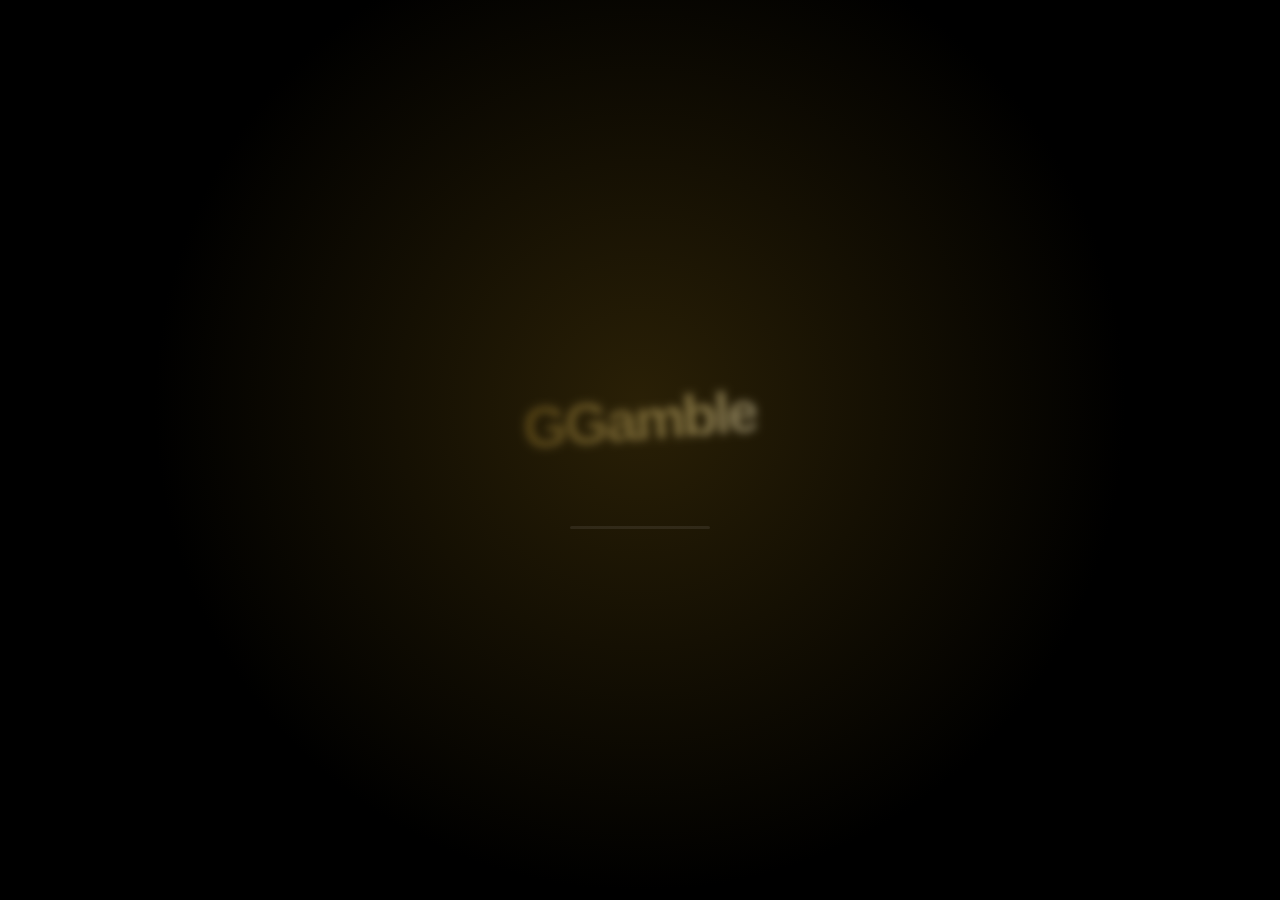
==== commit 4f9417b3: "Bessere Meldung bei Schlüssel für anderen Namen Co-Authored-By: Claude Opus 5.5 <noreply@anthropic.c" ====
--- a/index.html
+++ b/index.html
@@ -7731,7 +7731,7 @@
   const id = 'beta~' + h;
   try {
     const r0 = await fetch(fsDoc('namen/' + encodeURIComponent(id)), { cache: 'no-store' });
-    if (r0.ok) { const f = (await r0.json()).fields || {}; if ((f.rid && f.rid.stringValue) !== meKey()) return 'Dieser Schlüssel wurde schon benutzt 😕'; }
+    if (r0.ok) { const f = (await r0.json()).fields || {}; if ((f.rid && f.rid.stringValue) !== meKey()) return 'Dieser Schlüssel gehört zu einem anderen Namen oder wurde schon benutzt 😕 – registrier dich mit dem Namen aus deiner Bewerbung'; }
     else if (r0.status === 404) { const r = await fsCreate('namen', id, { t: fint(Date.now()), rid: fstr(meKey()) }); if (!r.ok) return 'Dieser Schlüssel wurde gerade schon benutzt 😕'; }
     else return 'Keine Verbindung – bitte gleich nochmal';
   } catch (e) { return 'Keine Verbindung – bitte gleich nochmal'; }
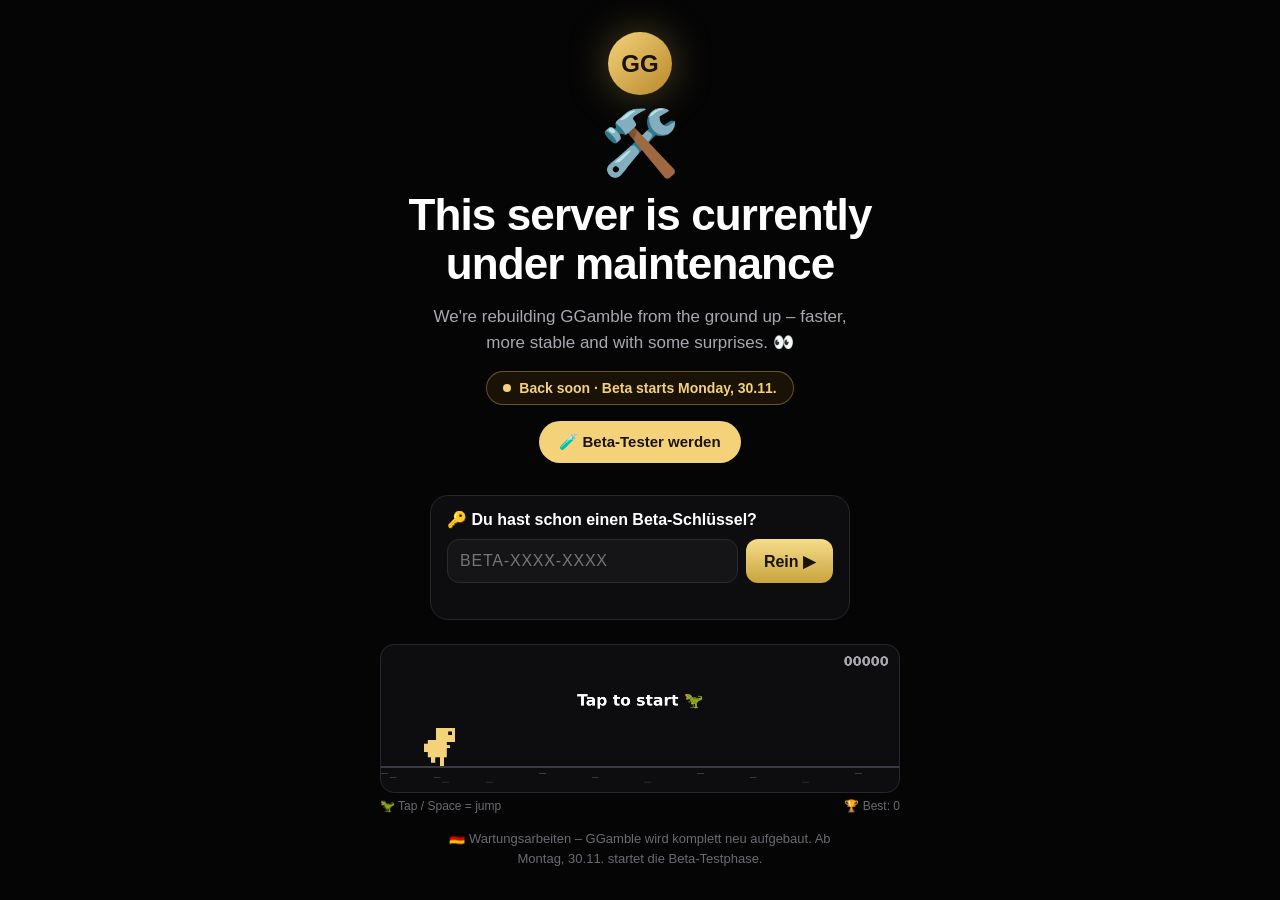
==== commit b5d45430: "Beta ab sofort: Spiel unter /beta/, Schlüssel auf der Startseite eingeben oder „Jetzt spielen“ nach " ====
--- a/index.html
+++ b/index.html
@@ -1,7398 +1,64 @@
 <!DOCTYPE html>
-<html lang="de">
+<html lang="en">
 <head>
-<meta charset="UTF-8">
-<meta name="viewport" content="width=device-width,initial-scale=1,maximum-scale=1,user-scalable=no,viewport-fit=cover">
-<meta name="theme-color" content="#000000">
-<meta http-equiv="Cache-Control" content="no-cache, no-store, must-revalidate">
-<meta http-equiv="Pragma" content="no-cache">
-<meta http-equiv="Expires" content="0">
-<meta name="apple-mobile-web-app-capable" content="yes">
-<meta name="apple-mobile-web-app-status-bar-style" content="black-translucent">
-<title>GGamble</title>
-<link rel="icon" href="data:image/svg+xml,<svg xmlns='http://www.w3.org/2000/svg' viewBox='0 0 100 100'><circle cx='50' cy='50' r='48' fill='%23111'/><text x='50' y='64' font-size='42' text-anchor='middle' font-family='Arial' font-weight='900' fill='%23e8c45a'>GG</text></svg>">
+<meta charset="utf-8">
+<meta name="viewport" content="width=device-width, initial-scale=1, viewport-fit=cover, user-scalable=no">
+<meta name="theme-color" content="#050506">
+<title>GGamble – Under Maintenance</title>
 <style>
-:root{
-  --bg:#000;--card:#111113;--card2:#18181b;--line:rgba(255,255,255,.08);--line2:rgba(255,255,255,.14);
-  --txt:#f4f4f5;--mut:#8e8e93;--mut2:#5c5c62;--gold:#c9a43e;--gold2:#e8c45a;--red:#e8524a;--green:#4cc265;--blue:#3b7be0;--purple:#a65ce0;
-  --r:28px;--ease:cubic-bezier(.22,1,.36,1);--spring:cubic-bezier(.34,1.56,.64,1);
-  --st:env(safe-area-inset-top,0px);--sb:env(safe-area-inset-bottom,0px);
-}
-*{box-sizing:border-box;-webkit-tap-highlight-color:transparent;margin:0;padding:0}
-html,body{background:#000;color:var(--txt);font-family:-apple-system,BlinkMacSystemFont,"SF Pro Display","Inter","Segoe UI",Roboto,Helvetica,Arial,sans-serif;-webkit-font-smoothing:antialiased;overscroll-behavior:none}
-body{min-height:100vh;overflow-x:hidden}
-#main{overflow-x:hidden}
-button{font:inherit;color:inherit;background:none;border:0;cursor:pointer}
-input,select,textarea{font:inherit;color:var(--txt)}
-textarea.inp{resize:none;line-height:1.35}
-.hidden{display:none!important}
-.num{font-variant-numeric:tabular-nums}
-.neg{color:var(--red)!important}.pos{color:var(--green)!important}.goldc{color:var(--gold2)!important}
-svg.i{width:24px;height:24px;stroke:currentColor;fill:none;stroke-width:1.8;stroke-linecap:round;stroke-linejoin:round;flex:none}
+  *{box-sizing:border-box;margin:0;padding:0;-webkit-tap-highlight-color:transparent}
+  html,body{height:100%;background:#050506;color:#fff;font-family:-apple-system,BlinkMacSystemFont,"Segoe UI",Inter,Roboto,sans-serif;overscroll-behavior:none}
+  body{display:flex;flex-direction:column;align-items:center;justify-content:center;text-align:center;padding:32px 20px calc(env(safe-area-inset-bottom) + 32px);gap:16px;min-height:100%}
+  .logo{width:64px;height:64px;border-radius:50%;background:linear-gradient(135deg,#f3d27a,#b8892a);color:#1a1206;font-weight:900;font-size:24px;display:flex;align-items:center;justify-content:center;box-shadow:0 0 40px rgba(216,184,90,.35)}
+  h1{font-size:clamp(28px,8vw,44px);font-weight:900;letter-spacing:-.02em;line-height:1.1}
+  .sub{color:#a8a8b0;font-size:17px;max-width:440px;line-height:1.5}
+  .pill{display:inline-flex;align-items:center;gap:8px;padding:8px 16px;border-radius:999px;background:#1a1206;border:1px solid #d8b85a66;color:#f3d27a;font-weight:800;font-size:14px}
+  .dot{width:8px;height:8px;border-radius:50%;background:#f3d27a;animation:p 1.4s infinite}
+  @keyframes p{50%{opacity:.25}}
+  .run{width:100%;max-width:520px;margin-top:8px}
+  canvas{width:100%;height:auto;display:block;border-radius:14px;background:#0d0d10;border:1px solid #26262c;touch-action:none;cursor:pointer}
+  .row{display:flex;justify-content:space-between;font-size:12px;color:#6a6a72;margin-top:6px}
+  .de{color:#6a6a72;font-size:13px;max-width:420px;line-height:1.5}
 
-/* ---------- splash ---------- */
-#splash{position:fixed;inset:0;z-index:999;background:radial-gradient(circle at 50% 45%,#2a2006 0,#000 60%);display:flex;flex-direction:column;align-items:center;justify-content:center;transition:opacity .7s var(--ease),transform .7s var(--ease)}
-#splash.out{opacity:0;transform:scale(1.08);pointer-events:none}
-.logo-big{font-size:84px;font-weight:900;letter-spacing:-4px;background:linear-gradient(110deg,#8a6a1c 0%,#f6dc8a 30%,#fff6d6 45%,#c9a43e 60%,#8a6a1c 100%);background-size:250% 100%;-webkit-background-clip:text;background-clip:text;color:transparent;animation:logoIn 1s var(--spring) both,shine 2.2s 0.6s ease-in-out infinite}
-.logo-sub{margin-top:6px;font-size:15px;letter-spacing:8px;color:#bfa25a;text-transform:uppercase;opacity:0;animation:fadeUp .8s .45s var(--ease) forwards}
-.splash-bar{margin-top:34px;width:140px;height:3px;border-radius:3px;background:rgba(255,255,255,.08);overflow:hidden}
-.splash-bar i{display:block;height:100%;width:0;background:linear-gradient(90deg,#8a6a1c,#f6dc8a);animation:load 1.3s .2s var(--ease) forwards}
-@keyframes logoIn{0%{opacity:0;transform:scale(.4) rotate(-8deg);filter:blur(12px)}100%{opacity:1;transform:none;filter:none}}
-@keyframes shine{0%{background-position:100% 0}60%,100%{background-position:-60% 0}}
-@keyframes load{to{width:100%}}
-@keyframes fadeUp{from{opacity:0;transform:translateY(14px)}to{opacity:1;transform:none}}
-
-/* ---------- login ---------- */
-#login{position:fixed;inset:0;z-index:900;background:radial-gradient(circle at 50% 0,#211904 0,#000 55%);display:flex;align-items:center;justify-content:center;padding:24px;animation:fadeIn .6s var(--ease)}
-.login-box{width:100%;max-width:400px;animation:fadeUp .7s var(--ease)}
-.login-box .logo-big{font-size:64px;text-align:center;display:block}
-.login-box p.lead{text-align:center;color:var(--mut);margin:6px 0 28px;font-size:15px}
-.seg{display:flex;background:var(--card2);border:1px solid var(--line);border-radius:999px;padding:4px;margin-bottom:16px;position:relative}
-.seg button{flex:1;padding:12px 8px;border-radius:999px;font-weight:600;color:var(--mut);transition:.3s var(--ease);position:relative;z-index:1;white-space:nowrap}
-.seg button.on{color:#fff;background:linear-gradient(180deg,#3a3a3f,#26262a);box-shadow:0 2px 10px rgba(0,0,0,.4),inset 0 1px 0 rgba(255,255,255,.08)}
-.fld{width:100%;background:var(--card2);border:1px solid var(--line);border-radius:18px;padding:16px 18px;font-size:17px;margin-bottom:10px;outline:none;transition:border .2s}
-.fld:focus{border-color:rgba(201,164,62,.6)}
-.fld::placeholder{color:var(--mut2)}
-.err{color:var(--red);font-size:14px;min-height:20px;margin:4px 4px 8px}
-.small{font-size:13px;color:var(--mut);text-align:center;margin-top:16px;line-height:1.5}
-
-/* ---------- buttons ---------- */
-.btn{display:inline-flex;align-items:center;justify-content:center;gap:10px;padding:16px 22px;border-radius:999px;font-weight:700;font-size:17px;transition:transform .15s var(--ease),filter .2s,opacity .2s;user-select:none}
-.btn:active{transform:scale(.96)}
-.btn[disabled]{opacity:.35;pointer-events:none}
-.btn.w{width:100%}
-.btn.white{background:linear-gradient(180deg,#fff,#dcdce0);color:#111;box-shadow:0 6px 20px rgba(255,255,255,.08),inset 0 -2px 0 rgba(0,0,0,.08)}
-.btn.dark{background:linear-gradient(180deg,#2c2c30,#1c1c1f);border:1px solid var(--line2);box-shadow:inset 0 1px 0 rgba(255,255,255,.06)}
-.btn.red{background:linear-gradient(180deg,#e05a4c,#c13b30);color:#fff}
-.btn.gold{background:linear-gradient(180deg,#f2d27a,#b98f2a);color:#1d1503}
-.btn.blue{background:linear-gradient(180deg,#4b8cf0,#2457c4);color:#fff}
-.btn.sm{padding:10px 16px;font-size:15px}
-.btn.xs{padding:7px 12px;font-size:13px}
-.linkbtn{color:var(--red);font-weight:600;font-size:18px;padding:16px;width:100%}
-
-/* ---------- header ---------- */
-#hdr{position:fixed;left:0;right:0;top:0;z-index:50;padding:calc(var(--st) + 10px) 12px 10px;display:flex;align-items:center;gap:10px;pointer-events:none;background:linear-gradient(180deg,rgba(0,0,0,.85) 40%,rgba(0,0,0,0))}
-#hdr>*{pointer-events:auto}
-.pill{background:linear-gradient(180deg,rgba(40,40,44,.92),rgba(22,22,25,.92));border:1px solid var(--line2);border-radius:999px;backdrop-filter:blur(18px);-webkit-backdrop-filter:blur(18px);box-shadow:0 8px 28px rgba(0,0,0,.55),inset 0 1px 0 rgba(255,255,255,.06)}
-.balpill{display:flex;align-items:center;gap:10px;padding:5px 8px 5px 5px;min-width:0;flex:0 1 auto}
-.gglogo{width:48px;height:48px;border-radius:50%;flex:none;display:grid;place-items:center;font-weight:900;font-size:17px;letter-spacing:-.5px;background:radial-gradient(circle at 35% 30%,#3a3a40,#121214);border:1px solid var(--line2);color:#f1d27c}
-.balwrap{min-width:0}
-#hBal{font-size:22px;font-weight:800;letter-spacing:-.5px;line-height:1.05;white-space:nowrap;transition:color .3s}
-#hToday{font-size:12.5px;color:var(--mut);font-weight:600;white-space:nowrap}
-.lockb{width:34px;height:34px;border-radius:50%;display:grid;place-items:center;background:rgba(232,82,74,.22);color:var(--red);flex:none}
-.lockb svg{width:18px;height:18px}
-.circbtn{width:58px;height:58px;border-radius:50%;display:grid;place-items:center;flex:none;margin-left:auto}
-.lvlpill{display:flex;align-items:center;gap:4px;padding:5px;flex:none}
-.lvlring{position:relative;width:48px;height:48px;display:grid;place-items:center;font-weight:800;font-size:17px}
-.lvlring svg{position:absolute;inset:0;transform:rotate(-90deg)}
-.avatar{width:48px;height:48px;border-radius:50%;display:grid;place-items:center;font-weight:600;font-size:17px;color:#2a2003;background:radial-gradient(circle at 35% 30%,#e3c25a,#a8862a);border:2px solid rgba(0,0,0,.4);background-size:cover;background-position:center;flex:none;overflow:hidden}
-.bump{animation:bump .5s var(--spring)}
-@keyframes bump{0%{transform:scale(1)}40%{transform:scale(1.12)}100%{transform:scale(1)}}
-
-/* ---------- nav ---------- */
-#nav{position:fixed;left:10px;right:10px;bottom:calc(var(--sb) + 10px);z-index:50;display:flex;justify-content:space-between;padding:6px;border-radius:40px}
-#nav button{flex:1;display:flex;flex-direction:column;align-items:center;gap:3px;padding:8px 0 7px;border-radius:30px;color:#b8b8bd;font-size:11.5px;font-weight:600;transition:background .35s var(--ease),color .3s,transform .15s}
-#nav button svg{width:26px;height:26px}
-#nav button.on{background:linear-gradient(180deg,#3a3a3f,#26262a);color:#fff;box-shadow:inset 0 1px 0 rgba(255,255,255,.1),0 4px 14px rgba(0,0,0,.5)}
-#nav button:active{transform:scale(.92)}
-
-/* ---------- pages ---------- */
-#main{padding:calc(var(--st) + 92px) 16px calc(var(--sb) + 120px);max-width:640px;margin:0 auto}
-.page{animation:pageIn .45s var(--ease)}
-@keyframes pageIn{from{opacity:0;transform:translateY(14px)}to{opacity:1;transform:none}}
-@keyframes fadeIn{from{opacity:0}to{opacity:1}}
-h1.t{font-size:44px;font-weight:800;letter-spacing:-1.5px;margin:6px 4px 4px;line-height:1.05}
-p.sub{color:var(--mut);font-size:17px;margin:6px 4px 18px;line-height:1.35}
-.sec{color:#a0a0a6;font-size:15px;font-weight:600;letter-spacing:1.6px;text-transform:uppercase;margin:28px 8px 12px;display:flex;justify-content:space-between;align-items:baseline;gap:8px}
-.sec small{letter-spacing:.3px;text-transform:none;font-size:13px;color:var(--mut)}
-.card{background:linear-gradient(180deg,#141416,#0d0d0f);border:1px solid var(--line);border-radius:var(--r);padding:20px;margin-bottom:14px;box-shadow:0 10px 30px rgba(0,0,0,.35)}
-.card.tight{padding:0;overflow:hidden}
-.row{display:flex;align-items:center;gap:14px}
-.row.sb{justify-content:space-between}
-.list .it{display:flex;align-items:center;gap:16px;padding:16px 18px;border-bottom:1px solid var(--line);transition:background .2s}
-.list .it:last-child{border-bottom:0}
-.list .it:active{background:rgba(255,255,255,.04)}
-.ibox{width:46px;height:46px;border-radius:14px;background:#232327;display:grid;place-items:center;flex:none}
-.it .lbl{flex:1;font-size:19px}
-.it .val{color:var(--mut);font-size:18px}
-.chev{color:var(--mut2);width:20px;height:20px}
-.chip{display:inline-flex;align-items:center;gap:6px;padding:8px 14px;border-radius:999px;background:#202024;border:1px solid var(--line);font-weight:700;font-size:15px}
-.chip.gold{background:rgba(201,164,62,.16);color:var(--gold2);border-color:rgba(201,164,62,.2)}
-.chip.red{background:rgba(232,82,74,.18);color:#ff8b82;border-color:rgba(232,82,74,.2)}
-.stats{display:grid;grid-template-columns:1fr 1fr;gap:12px}
-.stat{background:linear-gradient(180deg,#141416,#0d0d0f);border:1px solid var(--line);border-radius:24px;padding:18px}
-.stat small{color:var(--mut);font-size:15px}
-.stat b{display:block;font-size:24px;margin-top:6px;letter-spacing:-.4px}
-.inp{width:100%;background:#1d1d20;border:1px solid var(--line);border-radius:18px;padding:16px 18px;font-size:18px;outline:none}
-.inp:focus{border-color:rgba(201,164,62,.5)}
-.bar{height:6px;border-radius:6px;background:#26262a;overflow:hidden}
-.bar i{display:block;height:100%;background:linear-gradient(90deg,#d4d4d8,#fff);border-radius:6px;transition:width .6s var(--ease)}
-.hint{color:var(--mut);font-size:15px;line-height:1.45;margin:10px 4px}
-.tabs{display:flex;background:#141416;border:1px solid var(--line);border-radius:999px;padding:5px;gap:4px;overflow-x:auto;scrollbar-width:none;margin-bottom:14px}
-.tabs::-webkit-scrollbar{display:none}
-.tabs button{padding:11px 18px;border-radius:999px;color:var(--mut);font-weight:600;white-space:nowrap;transition:.3s var(--ease);font-size:16px}
-.tabs button.on{background:linear-gradient(180deg,#3a3a3f,#26262a);color:#fff}
-
-/* ---------- sheet / modal ---------- */
-.ov{position:fixed;inset:0;z-index:200;background:rgba(0,0,0,.55);backdrop-filter:blur(8px);-webkit-backdrop-filter:blur(8px);display:flex;align-items:flex-end;justify-content:center;animation:fadeIn .3s var(--ease)}
-.ov.center{align-items:center;padding:16px}
-.ov.closing{animation:fadeOut .28s var(--ease) forwards}
-.ov.closing .sheet{animation:sheetOut .28s var(--ease) forwards}
-@keyframes fadeOut{to{opacity:0}}
-.sheet{width:100%;max-width:560px;max-height:88vh;overflow:auto;background:linear-gradient(180deg,#2a2a2e,#1a1a1d);border:1px solid var(--line2);border-radius:34px;margin:0 10px calc(var(--sb) + 10px);padding:24px;animation:sheetIn .5s var(--spring);box-shadow:0 30px 80px rgba(0,0,0,.7)}
-.ov.center .sheet{margin:0}
-@keyframes sheetIn{from{transform:translateY(60%) scale(.96);opacity:0}to{transform:none;opacity:1}}
-@keyframes sheetOut{to{transform:translateY(40%) scale(.97);opacity:0}}
-.sheet h2{font-size:30px;font-weight:800;letter-spacing:-.8px}
-.sheet .x{width:48px;height:48px;border-radius:50%;background:#3a3a3f;display:grid;place-items:center;flex:none}
-.full{position:fixed;inset:0;z-index:150;background:#000;overflow:auto;animation:zoomIn .5s var(--ease)}
-@keyframes zoomIn{from{opacity:0;transform:scale(.92)}to{opacity:1;transform:none}}
-.full.closing{animation:zoomOut .3s var(--ease) forwards}
-@keyframes zoomOut{to{opacity:0;transform:scale(.94)}}
-
-/* ---------- toast ---------- */
-#toasts{position:fixed;top:calc(var(--st) + 14px);left:12px;right:12px;z-index:600;display:flex;flex-direction:column;align-items:center;gap:8px;pointer-events:none}
-.toast{max-width:560px;width:100%;display:flex;gap:14px;align-items:center;padding:16px 20px;border-radius:30px;background:linear-gradient(180deg,rgba(52,52,57,.96),rgba(30,30,33,.96));border:1px solid var(--line2);backdrop-filter:blur(16px);-webkit-backdrop-filter:blur(16px);font-weight:700;font-size:17px;line-height:1.3;box-shadow:0 18px 40px rgba(0,0,0,.6);animation:toastIn .5s var(--spring)}
-.toast.out{animation:toastOut .35s var(--ease) forwards}
-.toast .ti{width:32px;height:32px;border-radius:50%;border:2px solid #aaa;display:grid;place-items:center;flex:none;font-size:16px;color:#ccc}
-.toast.good .ti{border-color:var(--green);color:var(--green)}
-.toast.bad .ti{border-color:var(--red);color:var(--red)}
-@keyframes toastIn{from{transform:translateY(-120%) scale(.9);opacity:0}to{transform:none;opacity:1}}
-@keyframes toastOut{to{transform:translateY(-120%);opacity:0}}
-
-/* ---------- win fx ---------- */
-#fx{position:fixed;inset:0;z-index:700;pointer-events:none}
-#bigwin{position:fixed;inset:0;z-index:690;display:flex;flex-direction:column;align-items:center;justify-content:center;background:radial-gradient(circle at 50% 50%,rgba(60,40,0,.75),rgba(0,0,0,.92) 70%);animation:fadeIn .25s}
-#bigwin .rays{position:absolute;width:160vmax;height:160vmax;left:50%;top:50%;margin:-80vmax 0 0 -80vmax;background:repeating-conic-gradient(from 0deg,rgba(255,210,90,.16) 0 8deg,transparent 8deg 20deg);animation:spin 14s linear infinite;mask:radial-gradient(circle,#000 0,transparent 60%);-webkit-mask:radial-gradient(circle,#000 0,transparent 60%)}
-#bigwin .bw-t{position:relative;font-size:min(17vw,96px);font-weight:900;letter-spacing:-2px;text-align:center;line-height:.95;background:linear-gradient(180deg,#fff7d1 0%,#f5cf5a 45%,#a77a14 100%);-webkit-background-clip:text;background-clip:text;color:transparent;filter:drop-shadow(0 6px 0 #4a3405) drop-shadow(0 0 30px rgba(255,200,60,.6));animation:bwIn .8s var(--spring) both}
-#bigwin .bw-a{position:relative;margin-top:22px;font-size:min(11vw,56px);font-weight:900;color:#fff;text-shadow:0 0 24px rgba(255,220,120,.8);animation:bwIn .8s .15s var(--spring) both}
-#bigwin .bw-s{position:relative;margin-top:30px;color:#d9c48a;font-weight:600;animation:fadeIn 1s 1s both}
-#bigwin.epic .bw-t{background:linear-gradient(180deg,#fff 0%,#e6b3ff 35%,#9a3ff0 70%,#4b0f86 100%);-webkit-background-clip:text;background-clip:text;filter:drop-shadow(0 6px 0 #2a0650) drop-shadow(0 0 40px rgba(190,100,255,.8))}
-@keyframes bwIn{0%{transform:scale(.2) rotate(-6deg);opacity:0}100%{transform:none;opacity:1}}
-@keyframes spin{to{transform:rotate(360deg)}}
-.shake{animation:shake .6s cubic-bezier(.36,.07,.19,.97)}
-@keyframes shake{10%,90%{transform:translate(-2px,1px)}20%,80%{transform:translate(4px,-2px)}30%,50%,70%{transform:translate(-7px,3px)}40%,60%{transform:translate(7px,-3px)}}
-.flash{position:fixed;inset:0;z-index:680;pointer-events:none;background:radial-gradient(circle,rgba(255,230,150,.6),rgba(255,200,80,0) 70%);animation:flash .7s ease-out forwards}
-@keyframes flash{from{opacity:1}to{opacity:0}}
-
-/* ---------- halle ---------- */
-.halle-top{display:flex;align-items:center;justify-content:space-between;margin:0 0 4px}
-.halle-top .icons{display:flex;gap:10px}
-.halle-top .icons{gap:8px}
-.halle-top .icons button{width:52px;height:52px;border-radius:50%;display:grid;place-items:center}
-.halle-top h1.t{font-size:clamp(32px,10vw,44px)}
-.rl .it .chev{display:none}
-.stage{position:relative;height:430px;margin:0 -16px;overflow:hidden;background:radial-gradient(ellipse at 50% 100%,rgba(40,40,80,.45),transparent 60%),linear-gradient(180deg,#000 0,#05050d 70%,#0d0d1c 100%)}
-.stage:before{content:"";position:absolute;inset:0;background:conic-gradient(from 180deg at 30% -10%,transparent 0 160deg,rgba(255,255,255,.05) 170deg,transparent 185deg),conic-gradient(from 180deg at 70% -10%,transparent 0 170deg,rgba(255,255,255,.05) 180deg,transparent 195deg);pointer-events:none}
-.stage .floor{position:absolute;left:0;right:0;bottom:0;height:110px;background:linear-gradient(180deg,#0e0e22,#151532);border-top:1px solid rgba(160,160,255,.12)}
-.carousel{position:absolute;inset:0 0 0 0;display:flex;gap:18px;overflow-x:auto;scroll-snap-type:x mandatory;padding:40px calc(50% - 90px) 0;scrollbar-width:none;align-items:flex-start}
-.carousel::-webkit-scrollbar{display:none}
-.mini{flex:none;width:180px;scroll-snap-align:center;transition:transform .5s var(--ease),filter .5s;transform:scale(.82);filter:brightness(.55);cursor:pointer}
-.mini.cur{transform:scale(1);filter:none}
-.neon{position:absolute;font-weight:900;font-size:26px;pointer-events:none;opacity:.9}
-.arrow{position:absolute;top:340px;width:76px;height:76px;border-radius:50%;display:grid;place-items:center;z-index:3}
-.arrow.l{left:6px}.arrow.r{right:6px}
-.slotcard{position:relative;margin-top:-30px;z-index:4;padding:22px}
-.slotcard .top{display:flex;align-items:center;gap:12px}
-.slotcard .bar{flex:1}
-.slotcard h3{font-size:42px;font-weight:800;letter-spacing:-1.4px;margin-top:20px}
-.paychips{display:flex;gap:10px;overflow-x:auto;margin:18px 0;scrollbar-width:none}
-.paychips::-webkit-scrollbar{display:none}
-.paychips span{flex:none;display:flex;align-items:center;gap:10px;padding:10px 16px;border-radius:999px;background:#1d1d21;font-weight:800;font-size:17px}
-.paychips em{font-style:normal;font-size:26px;letter-spacing:4px}
-.sl-list .sl{display:flex;align-items:center;gap:16px;padding:16px;border-radius:26px;margin-bottom:12px;border:1px solid rgba(255,255,255,.07);transition:transform .15s}
-.sl-list .sl:active{transform:scale(.98)}
-.sl-list .sl.sel{border:2px solid #f2b844}
-.sl .ico{width:74px;height:74px;border-radius:20px;background:#f5efe3;display:grid;place-items:center;font-size:40px;flex:none;border:3px solid currentColor}
-.sl .nm{font-size:22px;font-weight:800}
-.sl .ds{color:#b0b0b6;font-size:16px;margin:3px 0;white-space:nowrap;overflow:hidden;text-overflow:ellipsis}
-.sl .mx{font-weight:800;font-size:18px}
-.sl .star{width:52px;height:52px;border-radius:50%;background:rgba(255,255,255,.08);display:grid;place-items:center;margin-left:auto;flex:none}
-.sl.locked{opacity:.55}
-.star.on{color:#f5c84a}
-.star.on svg{fill:#f5c84a}
-
-/* ---------- cabinet ---------- */
-.cab{--c:#c9a43e;--c2:#1a2c6c;position:relative;margin:0 auto;width:100%;max-width:420px;padding:0 4%;}
-.cab .arch{position:relative;height:90px;border-radius:200px 200px 0 0;background:linear-gradient(180deg,var(--c2),#060a1e);border:4px solid var(--c);border-bottom:0;overflow:hidden}
-.cab .bulbs{position:absolute;inset:0}
-.cab .bulbs i{position:absolute;width:14px;height:14px;border-radius:50%;background:#fff3c4;box-shadow:0 0 8px #ffd56a,0 0 16px #ffb31a;animation:bulb 1.2s infinite}
-@keyframes bulb{0%,100%{opacity:1}50%{opacity:.25}}
-.cab .body{background:linear-gradient(90deg,#4a3a0c,var(--c) 6%,#5a4610 10%,var(--c2) 12%,#0a1030 50%,var(--c2) 88%,#5a4610 90%,var(--c) 94%,#4a3a0c);padding:14px 16px 18px;border-radius:0 0 18px 18px}
-.cab .scr{border:4px solid var(--c);border-radius:16px;background:repeating-conic-gradient(from 0deg at 50% 60%,rgba(255,255,255,.07) 0 6deg,transparent 6deg 12deg),radial-gradient(circle at 50% 60%,var(--c2),#020617);padding:10px 8px;text-align:center;overflow:hidden;position:relative;margin-bottom:12px}
-.cab .marq{font-size:12px;font-weight:900;letter-spacing:3px;color:#fff;white-space:nowrap;overflow:hidden;opacity:.85}
-.cab .marq span{display:inline-block;animation:marq 9s linear infinite;padding-left:100%}
-@keyframes marq{to{transform:translateX(-100%)}}
-.cab .ttl{font-size:clamp(26px,8vw,42px);font-weight:900;letter-spacing:-.5px;line-height:1.05;margin:6px 0;color:transparent;background:linear-gradient(180deg,#fff8d8,#f2cf63 50%,#a07818);-webkit-background-clip:text;background-clip:text;filter:drop-shadow(0 3px 0 rgba(0,0,0,.6)) drop-shadow(0 0 14px rgba(255,210,90,.45));text-transform:uppercase}
-.cab .ttl-ic{font-size:30px;letter-spacing:12px}
-.cab .reelbox{position:relative;background:linear-gradient(180deg,#2b2006,#120c02);border-radius:18px;padding:10px;border:2px solid #3c2d08}
-.cab .reels{display:flex;gap:4px;position:relative;border-radius:8px;overflow:hidden;background:#000;padding:3px}
-.reel{flex:1;overflow:hidden;position:relative;border-radius:4px;background:linear-gradient(180deg,#9c9c9c,#f4f4f4 25%,#fff 50%,#f4f4f4 75%,#9c9c9c)}
-.strip{will-change:transform}
-.cell{display:grid;place-items:center;font-size:var(--fs,42px);line-height:1;position:relative;font-family:Georgia,"Times New Roman",serif;font-weight:900}
-.cell.L{font-size:calc(var(--fs,42px)*.95)}
-.cell.win{animation:cellwin .9s ease-in-out infinite}
-.cell.win:after{content:"";position:absolute;inset:3px;border-radius:8px;border:3px solid #ffd447;box-shadow:0 0 16px #ffc61a,inset 0 0 14px rgba(255,200,40,.5)}
-@keyframes cellwin{0%,100%{transform:scale(1)}50%{transform:scale(1.13)}}
-.reel.spin .strip{filter:blur(1.6px)}
-.lines{position:absolute;inset:13px;pointer-events:none}
-.lines path{fill:none;stroke-width:5;stroke-linecap:round;stroke-linejoin:round;filter:drop-shadow(0 0 6px currentColor);stroke-dasharray:1000;stroke-dashoffset:1000;animation:draw .6s ease-out forwards}
-@keyframes draw{to{stroke-dashoffset:0}}
-.cab .led{display:flex;justify-content:space-between;align-items:center;margin-top:12px;padding:8px 14px;background:#0a0703;border-radius:10px;border:1px solid #2a1f08;font-family:"Courier New",monospace;font-weight:900;font-size:20px;color:#ffcf6a;text-shadow:0 0 8px #ff9d1a}
-.cab .led small{display:block;font-size:9px;color:#6d5a2a;letter-spacing:1px;text-shadow:none}
-.cab .btns{display:flex;gap:10px;align-items:center;margin-top:12px;padding:0 6px}
-.cab .btns i{width:44px;height:16px;border-radius:4px;background:linear-gradient(180deg,#d8d8d8,#8a8a8a);box-shadow:0 3px 0 #444}
-.cab .btns i:first-child{background:linear-gradient(180deg,#7bc3ff,#2a7fd4)}
-.cab .btns b{margin-left:auto;width:80px;height:26px;border-radius:50%;background:radial-gradient(ellipse at 50% 30%,#ff7b6b,#c4271b);box-shadow:0 4px 0 #6a120b}
-.jpbar{display:flex;justify-content:center;gap:8px;margin:0 0 10px;flex-wrap:wrap}
-.jpbar span{padding:6px 12px;border-radius:999px;background:rgba(0,0,0,.5);border:1px solid var(--c);font-weight:800;font-size:13px;color:#ffe08a}
-.fsbadge{position:absolute;left:50%;top:-14px;transform:translateX(-50%);padding:6px 14px;border-radius:999px;background:linear-gradient(180deg,#ff5fa2,#b0186a);font-weight:900;font-size:14px;z-index:3;box-shadow:0 0 18px rgba(255,80,160,.7);white-space:nowrap}
-.machine{min-height:100%;padding:calc(var(--st) + 14px) 0 calc(var(--sb) + 290px);background:radial-gradient(ellipse at 50% 0,rgba(40,40,90,.35),transparent 60%),#000}
-.mhead{display:flex;align-items:center;justify-content:space-between;padding:0 14px;margin-bottom:14px;gap:10px}
-.mhead .circbtn{margin:0;width:64px;height:64px}
-.mtitle{padding:8px 26px;text-align:center}
-.mtitle b{display:block;font-size:22px}
-.mtitle small{color:#b8b8bd;font-size:15px;font-weight:600}
-.mpanel{position:fixed;left:10px;right:10px;bottom:calc(var(--sb) + 10px);z-index:160;border-radius:38px;padding:18px;max-width:600px;margin:0 auto}
-.mpanel .row1{display:flex;align-items:center;gap:10px}
-.mpanel .g small{color:var(--mut);font-size:14px}
-.mpanel .g{min-width:0}.mpanel .g b{display:block;white-space:nowrap;font-size:24px;font-weight:800;letter-spacing:-.5px}
-.mpanel .g em{font-style:normal;font-size:13px;color:var(--mut)}
-.stake{display:flex;align-items:center;gap:6px;margin-left:auto}
-.stake .rb{width:52px;height:52px;border-radius:50%;background:#2c2c30;border:1px solid var(--line2);display:grid;place-items:center;font-size:26px;font-weight:300}
-.stake .sv{text-align:center;min-width:86px}
-.stake .sv small{color:var(--mut);font-size:13px}
-.stake .sv b{display:block;font-size:22px}
-.side{display:flex;gap:10px;margin-top:12px}
-.side button{flex:1;justify-content:center;padding:10px 14px;border-radius:999px;background:#2a2a2e;border:1px solid var(--line2);font-weight:700;font-size:14px;display:flex;align-items:center;gap:6px;white-space:nowrap}
-.side button.on{background:linear-gradient(180deg,#6a3ab0,#3d1a72);border-color:#a370ff;box-shadow:0 0 14px rgba(160,100,255,.5)}
-.side button.auto.on{background:linear-gradient(180deg,#2f8ae0,#10479b);border-color:#5cb0ff;box-shadow:0 0 14px rgba(80,160,255,.5)}
-.side button.allin.on{background:linear-gradient(180deg,#e0552f,#9b2410);border-color:#ff8a5c}
-#spinBtn{margin-top:14px;font-size:22px;padding:18px}
-#spinBtn.spinning{opacity:.75}
-
-/* ---------- wheel ---------- */
-.wheelwrap{position:relative;width:min(84vw,420px);aspect-ratio:1;margin:18px auto 22px}
-.wheelwrap canvas{width:100%;height:100%;transition:transform 5.2s cubic-bezier(.12,.75,.1,1)}
-.wheelpin{position:absolute;left:50%;top:-14px;width:36px;height:56px;margin-left:-18px;z-index:2;filter:drop-shadow(0 4px 6px rgba(0,0,0,.5))}
-
-/* ---------- lose ---------- */
-.ticket{position:relative;border-radius:var(--r);padding:16px;margin-bottom:22px;background:#0f0f10;border:1px solid var(--line)}
-.tk{user-select:none;-webkit-user-select:none;--a:#c7834e;--b:#e7b88a;position:relative;border-radius:22px;padding:22px 20px 18px;overflow:hidden;background:repeating-conic-gradient(from 0deg at 50% 22%,rgba(255,255,255,.1) 0 7deg,transparent 7deg 14deg),radial-gradient(circle at 50% 22%,var(--b),var(--a) 75%);box-shadow:inset 0 0 0 2px rgba(255,255,255,.25)}
-.tk:before{content:"";position:absolute;inset:0;background-image:radial-gradient(rgba(255,255,255,.18) 1.2px,transparent 1.6px);background-size:16px 16px;pointer-events:none}
-.tk>*{position:relative}
-.tk .brand{display:inline-block;padding:8px 18px;border-radius:999px;background:rgba(0,0,0,.25);font-weight:900;letter-spacing:4px;font-size:15px;color:#fff}
-.tk .brand em{font-style:normal;color:#f3cf63}
-.tk .price{position:absolute;right:18px;top:18px;padding:16px 20px;border-radius:999px;background:radial-gradient(circle at 40% 30%,#fff,#d7d2c8);color:#1b1b1b;font-weight:900;font-size:24px;box-shadow:0 4px 12px rgba(0,0,0,.3)}
-.tk .emb{width:96px;height:96px;border-radius:50%;margin:18px auto 0;background:radial-gradient(circle at 40% 30%,#fffdf6,#e9e2d1);display:grid;place-items:center;font-size:46px;box-shadow:0 6px 18px rgba(0,0,0,.25),0 0 0 6px rgba(255,255,255,.25)}
-.tk .emb svg{width:46px;height:46px;stroke:var(--a);stroke-width:2.2}
-.tk h3{text-align:center;font-size:clamp(28px,8.6vw,56px);overflow-wrap:break-word;hyphens:auto;-webkit-hyphens:auto;font-weight:900;letter-spacing:-2px;color:#fff;text-shadow:0 4px 0 rgba(0,0,0,.35),0 0 18px rgba(0,0,0,.2);margin-top:4px;line-height:1.05}
-.burst{position:absolute;right:6px;top:110px;width:150px;height:110px;display:grid;place-items:center;transform:rotate(8deg);text-align:center;color:#2b1f00;font-weight:900;filter:drop-shadow(0 4px 6px rgba(0,0,0,.3))}
-.burst:before{content:"";position:absolute;inset:0;background:radial-gradient(circle,#ffe58a,#f0c437);clip-path:polygon(50% 0,58% 18%,75% 6%,74% 26%,95% 22%,84% 40%,100% 52%,82% 60%,92% 80%,72% 76%,66% 96%,52% 82%,38% 98%,32% 78%,10% 84%,20% 62%,0 50%,18% 40%,6% 20%,28% 24%,26% 4%,42% 18%)}
-.burst small{position:relative;display:block;font-size:12px;letter-spacing:2px}
-.burst b{position:relative;display:block;font-size:22px}
-.tk.dark .burst:before{background:radial-gradient(circle,#d8d0b4,#a79f86)}
-.scrz{margin-top:18px;background:#fbf8f0;border-radius:22px;padding:14px;border:2px dashed rgba(0,0,0,.18);box-shadow:inset 0 0 0 6px #fbf8f0}
-.tk.dark .scrz{background:#c9c9c9;box-shadow:inset 0 0 0 6px #c9c9c9}
-.scrz .lab{text-align:center;font-weight:800;letter-spacing:4px;font-size:14px;color:#555;margin:2px 0 10px}
-.scrz .grid{display:grid;gap:12px}
-.scrz .grid.g3{grid-template-columns:repeat(3,1fr)}
-.scrz .grid.g2{grid-template-columns:repeat(2,1fr)}
-.scrz .grid.g4{grid-template-columns:repeat(4,1fr)}
-.sc{position:relative;border-radius:14px;background:#fff;aspect-ratio:1.1;display:grid;place-items:center;overflow:hidden;color:#222;font-weight:900;font-size:clamp(15px,4.6vw,24px);text-align:center;box-shadow:inset 0 0 0 1px rgba(0,0,0,.08)}
-.g2 .sc{aspect-ratio:3.6}
-.g4 .sc{aspect-ratio:.8;font-size:clamp(13px,3.8vw,19px)}
-.sc small{display:block;font-size:.62em;color:#777;margin-top:3px}
-.sc .sym{font-size:1.8em}
-.sc canvas{position:absolute;inset:0;width:100%;height:100%;touch-action:none;transition:opacity .45s}
-.sc canvas.gone{opacity:0;pointer-events:none}
-.sc.hit{background:radial-gradient(circle,#fff6c8,#ffd75a);animation:cellwin .9s ease-in-out infinite;box-shadow:0 0 0 3px #e9a90f,0 0 20px #ffcc33}
-.tk .rule{margin-top:16px;padding:14px;border-radius:999px;background:rgba(0,0,0,.25);text-align:center;font-weight:800;font-size:clamp(16px,4.6vw,22px);color:#fff}
-.tk .foot{display:flex;align-items:center;gap:14px;margin-top:16px}
-.tk .barcode{flex:1;height:38px;border-radius:6px;background:#fff repeating-linear-gradient(90deg,#111 0 2px,transparent 2px 4px,#111 4px 5px,transparent 5px 8px,#111 8px 11px,transparent 11px 12px);border:4px solid #fff}
-.tk .nr{font-family:"Courier New",monospace;font-size:13px;font-weight:700;color:rgba(255,255,255,.8);line-height:1.4}
-.tk .nr small{display:block;font-family:inherit;font-weight:500;opacity:.8}
-.tkbar{display:flex;gap:10px;margin-top:14px;align-items:center}
-.tkbar .lockinfo{flex:1}
-.tklocked .tk{filter:grayscale(1) brightness(.55)}
-.tkres{text-align:center;font-weight:900;font-size:22px;margin-top:12px;min-height:28px}
-
-/* ---------- wetten ---------- */
-.match .tm{display:grid;grid-template-columns:minmax(0,1fr) auto minmax(0,1fr);align-items:center;gap:10px;margin-bottom:16px}
-.match .tm .n{min-width:0;font-size:clamp(16px,4.8vw,21px);font-weight:700;display:flex;align-items:center;gap:10px;line-height:1.2}
-.match .tm .n.r{justify-content:flex-end;text-align:right}
-.dot{width:20px;height:20px;border-radius:50%;flex:none;box-shadow:inset 0 0 0 3px rgba(0,0,0,.35),0 0 0 2px rgba(255,255,255,.06)}
-.match .vs{color:var(--mut);font-size:17px}
-.odds{display:grid;grid-template-columns:1fr 1fr 1fr 64px;gap:10px}
-.odd{padding:10px 4px;border-radius:24px;background:#1a1a1d;border:1px solid var(--line2);text-align:center;transition:.2s var(--ease)}
-.odd small{display:block;color:#aaa;font-size:15px}
-.odd b{font-size:24px}
-.odd.on{background:linear-gradient(180deg,#f4d77d,#c29a30);color:#1d1503;border-color:#f4d77d}
-.odd.on small{color:#4b3a0a}
-.odd.plus{display:grid;place-items:center;font-size:30px;font-weight:300}
-.score{font-size:30px;font-weight:900;text-align:center;min-width:80px}
-.live{color:var(--red);font-weight:800;font-size:13px;display:flex;align-items:center;gap:6px;justify-content:center}
-.live:before{content:"";width:8px;height:8px;border-radius:50%;background:var(--red);animation:bulb 1s infinite}
-.betslip .sel{display:flex;justify-content:space-between;gap:10px;padding:10px 0;border-bottom:1px solid var(--line);font-size:15px}
-
-/* ---------- börse ---------- */
-.mkts{display:flex;gap:12px;overflow-x:auto;scrollbar-width:none}
-.mkts::-webkit-scrollbar{display:none}
-.mkt{flex:none;width:210px;padding:16px 18px;border-radius:22px;background:#1a2a1c;border:2px solid transparent;font-family:"Courier New",ui-monospace,monospace;display:grid;grid-template-columns:1fr auto;gap:2px 8px;text-align:left}
-.mkt.dn{background:#2a1a1a}
-.mkt.on{border-color:#e8e8e8}
-.mkt b{font-size:24px;letter-spacing:1px;font-family:-apple-system,system-ui,sans-serif;font-weight:800}
-.mkt .p{text-align:right;font-size:18px;font-weight:700;letter-spacing:1px}
-.mkt small{color:#9a9a9a;letter-spacing:2px;font-size:14px}
-.mkt .c{text-align:right;font-size:16px;font-weight:700}
-.tfs{display:inline-flex;background:#1d1d20;border-radius:999px;padding:4px;margin:12px 0}
-.tfs button{padding:9px 16px;border-radius:999px;color:#9a9a9f;font-weight:700;font-size:16px}
-.tfs button.on{background:#3a3a3f;color:#fff}
-#chart{width:100%;height:330px;display:block}
-.trade{display:grid;grid-template-columns:1fr 1fr;gap:12px}
-.tb{padding:16px;border-radius:24px;text-align:center;color:#fff;transition:transform .12s}
-.tb:active{transform:scale(.97)}
-.tb small{font-size:16px;letter-spacing:1px}
-.tb b{display:block;font-size:clamp(24px,7vw,34px);font-weight:800}
-.tb.s{background:linear-gradient(180deg,#d65446,#a83226)}
-.tb.b{background:linear-gradient(180deg,#3cbf63,#22964a)}
-.tb small{display:block}
-.bxpro{margin-top:16px;border:1px solid var(--line);border-radius:18px;padding:12px 14px}
-.bxpro summary{cursor:pointer;color:var(--mut);font-size:16px;list-style:none}
-.bxpro summary::-webkit-details-marker{display:none}
-.bxpro[open] summary{margin-bottom:6px}
-.lotrow{display:flex;align-items:center;gap:10px}
-.lotrow .rb{width:50px;height:50px;border-radius:50%;background:#2a2a2e;font-size:26px;flex:none}
-.qch{display:grid;grid-template-columns:repeat(4,1fr);gap:8px;margin-top:10px}
-.qch button,.three button{padding:12px;border-radius:999px;background:#232327;border:1px solid var(--line2);font-weight:700;font-size:17px}
-.three{display:grid;grid-template-columns:repeat(3,1fr);gap:8px;margin-top:12px}
-.two{display:grid;grid-template-columns:1fr 1fr;gap:10px}
-.lbl2{color:var(--mut);font-size:16px;margin:16px 4px 8px}
-select.inp{appearance:none;-webkit-appearance:none;background-image:linear-gradient(45deg,transparent 50%,#aaa 50%),linear-gradient(135deg,#aaa 50%,transparent 50%);background-position:calc(100% - 26px) 50%,calc(100% - 19px) 50%;background-size:7px 7px;background-repeat:no-repeat}
-.acct{display:grid;grid-template-columns:repeat(4,1fr);gap:12px 8px}
-.acct small{display:block;color:var(--mut);letter-spacing:2px;font-size:13px}
-.acct b{font-size:20px}
-.ptable{overflow-x:auto;margin-top:12px}
-.ptable table{width:100%;border-collapse:collapse;font-size:14px;white-space:nowrap}
-.ptable th{color:var(--mut);font-weight:600;text-align:left;padding:8px 6px}
-.ptable td{padding:10px 6px;border-top:1px solid var(--line)}
-.empty{text-align:center;color:var(--mut);padding:26px 0;font-size:17px}
-
-/* ---------- spiele ---------- */
-.energy{display:inline-flex;align-items:center;gap:10px;padding:14px 22px;font-size:24px;font-weight:800}
-.warn{border-color:rgba(232,82,74,.45);background:linear-gradient(180deg,#1a0f0f,#0d0d0f)}
-.warn h4{color:#ff9f97;font-size:21px}
-.task{background:#1a1a1d;border-radius:22px;padding:18px;margin-top:12px}
-.task .row{justify-content:space-between}
-.task b{font-size:18px}
-.task .bar{margin:14px 0}
-.task.done{opacity:.55}
-.pots{display:grid;grid-template-columns:repeat(3,1fr);gap:12px;text-align:center}
-.pot{position:relative;width:86px;height:110px;margin:0 auto;border-radius:20px 20px 44px 44px;background:#222;overflow:hidden;border:3px solid #2a2a2a}
-.pot:before{content:"";position:absolute;top:-2px;left:50%;width:30px;height:12px;margin-left:-15px;background:#6a5428;border-radius:0 0 6px 6px;z-index:2}
-.pot i{position:absolute;left:0;right:0;bottom:0;height:65%;display:grid;place-items:center;font-style:normal;font-weight:900;font-size:28px;color:rgba(255,255,255,.85)}
-.pot.p2 i{background:linear-gradient(180deg,#7ad07a,#4fb54f);box-shadow:0 0 22px #4fb54f}
-.pot.p4 i{background:linear-gradient(180deg,#5fa0f5,#2e74e6);box-shadow:0 0 22px #2e74e6}
-.pot.p6 i{background:linear-gradient(180deg,#c487f0,#9a4fe0);box-shadow:0 0 22px #9a4fe0}
-.pot.p50{border-color:#c9a227;box-shadow:0 0 24px #000,0 0 18px #c9a22788}.pot.p50 i{background:radial-gradient(circle at 50% 30%,#3a3a3a,#000 70%);color:#f5cf5a;text-shadow:0 0 10px #f5cf5a;box-shadow:0 0 26px #7a3cff;animation:sbPot 2s ease-in-out infinite}@keyframes sbPot{50%{box-shadow:0 0 40px #b06aff}}.pot.p100 i{background:linear-gradient(180deg,#ff5a5a,#ffb84a,#ffe14a,#5ad86a,#4ab0ff,#b06aff);box-shadow:0 0 26px #ff7ad9}
-.pots b{display:block;font-size:26px;margin:10px 0}
-.gm{display:block;width:100%;text-align:left}
-.gm .ibox{width:76px;height:76px;border-radius:22px}
-.gm h4{font-size:25px;margin-top:18px}
-.gm p{color:#b0b0b6;font-size:18px;margin:6px 0 14px}
-.neu{position:absolute;right:20px;top:20px;padding:6px 14px;border-radius:999px;background:#e8c43e;color:#1d1503;font-weight:900;letter-spacing:2px;font-size:15px}
-.game-ov{position:fixed;inset:0;z-index:300;background:#000;display:flex;flex-direction:column;animation:zoomIn .4s var(--ease)}
-.game-ov .gh{display:flex;align-items:center;justify-content:space-between;padding:calc(var(--st) + 12px) 16px 10px;gap:10px}
-.game-ov .gh b{font-size:22px}
-.game-ov .gbody{flex:1;position:relative;display:flex;flex-direction:column;align-items:center;justify-content:center;padding:16px;overflow:hidden}
-.game-ov canvas{touch-action:none}
-.game-ov{touch-action:none;overscroll-behavior:contain;-webkit-user-select:none;user-select:none;-webkit-touch-callout:none}
-.game-ov button{touch-action:manipulation}
-html:has(.game-ov),body:has(.game-ov){overflow:hidden!important;overscroll-behavior:none}
-.hud{display:flex;gap:10px;justify-content:center}
-.hud span{padding:10px 18px;border-radius:999px;background:#1d1d20;font-weight:800;font-size:18px}
-.opts{display:grid;grid-template-columns:1fr 1fr;gap:12px;width:100%;max-width:440px;margin-top:22px}
-.opts button{padding:20px;border-radius:24px;background:#1f1f22;border:1px solid var(--line2);font-size:24px;font-weight:800;transition:.15s}
-.opts button.ok{background:#1f4a28;border-color:var(--green)}
-.opts button.no{background:#4a1f1f;border-color:var(--red)}
-.money{display:flex;flex-wrap:wrap;gap:10px;justify-content:center;max-width:440px;min-height:180px;align-content:center}
-.coin{width:58px;height:58px;border-radius:50%;display:grid;place-items:center;font-weight:900;font-size:15px;color:#3b2a00;background:radial-gradient(circle at 35% 30%,#ffe9a0,#c9962a);box-shadow:inset 0 -3px 0 rgba(0,0,0,.25),0 4px 8px rgba(0,0,0,.4);animation:pop .4s var(--spring) both}
-.coin.cu{background:radial-gradient(circle at 35% 30%,#ffc59a,#b0602a);color:#3a1700}
-.coin.bi{background:radial-gradient(circle at 35% 30%,#f1f1f1,#9a9a9a);color:#222;border:5px solid #d6a93a}
-.note{width:100px;height:54px;border-radius:8px;display:grid;place-items:center;font-weight:900;font-size:19px;color:#fff;box-shadow:0 4px 8px rgba(0,0,0,.4);animation:pop .4s var(--spring) both}
-@keyframes pop{from{transform:scale(0) rotate(-20deg)}to{transform:none}}
-.shelf{display:grid;grid-template-columns:repeat(4,1fr);gap:10px;max-width:400px;width:100%;padding:16px;border-radius:24px;background:linear-gradient(180deg,#2a1d10,#1a1209);border:3px solid #4a3218}
-.shelf span{font-size:40px;text-align:center;animation:pop .35s var(--spring) both}
-.cups{position:relative;width:min(92vw,420px);height:220px}
-.cup{position:absolute;bottom:20px;width:110px;height:130px;transition:left .35s cubic-bezier(.45,0,.55,1),transform .4s var(--spring);cursor:pointer}
-.cup svg{width:100%;height:100%}
-.cup.up{transform:translateY(-70px)}
-.ball{position:absolute;bottom:22px;width:34px;height:34px;border-radius:50%;background:radial-gradient(circle at 35% 30%,#ff8f7a,#c2281b);transition:left .35s}
-.result{text-align:center;animation:fadeUp .5s var(--ease)}
-.result h2{font-size:40px;font-weight:900}
-.result p{color:var(--mut);font-size:18px;margin:8px 0 22px}
-
-/* ---------- imperium ---------- */
-.shop{display:flex;align-items:center;gap:14px}
-.shop .em{font-size:40px;width:64px;height:64px;border-radius:18px;background:#1f1f22;display:grid;place-items:center;flex:none}
-.shop .inf{flex:1;min-width:0}
-.shop .inf b{font-size:19px}
-.shop .inf small{display:block;color:var(--mut);font-size:14px;margin-top:2px}
-
-/* ---------- rang ---------- */
-.podium{display:grid;grid-template-columns:1fr 1.15fr 1fr;align-items:end;gap:10px;margin:10px 0 24px;text-align:center}
-.podium .pa{position:relative;margin:0 auto}
-.podium .avatar{width:76px;height:76px;font-size:28px}
-.podium>div{min-width:0}
-.podium .p1 .avatar{width:96px;height:96px;font-size:34px;box-shadow:0 0 40px rgba(220,180,60,.4)}
-.podium .rk{position:absolute;right:-6px;bottom:-4px;width:40px;height:40px;border-radius:50%;display:grid;place-items:center;font-weight:900;font-size:19px;color:#222;border:3px solid #000}
-.podium .nm{font-weight:800;font-size:16px;margin-top:10px;white-space:nowrap;overflow:hidden;text-overflow:ellipsis}
-.podium .vv{color:#b8b8bd;font-size:14px;margin-top:4px}
-.podium .blk{margin-top:14px;border-radius:22px 22px 6px 6px;background:linear-gradient(180deg,#2c2c30,#0e0e10);border:1px solid var(--line2)}
-.rl .it .rn{width:24px;color:var(--mut);font-size:20px}
-.rl .it{gap:12px;padding:14px}
-.rl .it .avatar{width:48px;height:48px;font-size:15px}
-.rl .it .who{flex:1;min-width:0}
-.rl .it .who b{display:block;font-size:18px;white-space:nowrap;overflow:hidden;text-overflow:ellipsis}
-.rl .it .who small{display:block;color:var(--mut);font-size:13px;white-space:nowrap;overflow:hidden;text-overflow:ellipsis}
-.rl .it .w{font-size:16px;font-weight:800;white-space:nowrap}
-.rl .it.me{background:rgba(201,164,62,.08)}
-
-/* ---------- treff ---------- */
-.room{display:flex;align-items:center;gap:16px}
-.room .ibox{width:70px;height:70px;border-radius:22px}
-.room .inf{flex:1;min-width:0}
-.room>.btn,.room>.chip{flex:none}
-.room .inf b{font-size:22px}
-.room .inf small{display:block;color:#a0a0a6;font-size:15px}
-.vgrid{display:grid;grid-template-columns:1fr 1fr;gap:8px;padding:8px}
-.vgrid .v{position:relative;aspect-ratio:3/4;border-radius:20px;overflow:hidden;background:#151517}
-.vgrid video{width:100%;height:100%;object-fit:cover}
-.vgrid .v span{position:absolute;left:10px;bottom:10px;padding:4px 10px;border-radius:999px;background:rgba(0,0,0,.55);font-size:13px;font-weight:700}
-.chatlog{height:220px;overflow:auto;padding:10px;background:#0e0e10;border-radius:18px;margin:10px 0;font-size:15px}
-.chatlog p{margin:6px 0}
-.chatlog b{color:var(--gold2)}
-.filters{display:flex;gap:8px;overflow-x:auto;margin-top:12px;scrollbar-width:none}
-.filters button{flex:none;padding:10px 16px;border-radius:999px;background:#232327;font-weight:700}
-.filters button.on{background:#fff;color:#111}
-#miniCam{position:fixed;right:14px;bottom:calc(var(--sb) + 110px);z-index:55;width:96px;height:128px;border-radius:18px;overflow:hidden;border:2px solid var(--gold);box-shadow:0 10px 30px rgba(0,0,0,.6);cursor:pointer}
-#miniCam video{width:100%;height:100%;object-fit:cover}
-
-/* ---------- profil ---------- */
-.prof{position:relative;padding:0;overflow:hidden}
-.prof .ban{height:120px;background:linear-gradient(135deg,#3a2c06,#1a1404 60%,#0d0d0f)}
-.prof .pa{position:absolute;left:22px;top:40px}
-.prof .pa .avatar{width:150px;height:150px;font-size:56px;border:8px solid #0d0d0f}
-.prof .pinfo{padding:18px 20px 22px 190px;min-height:130px;display:flex;flex-direction:column;gap:10px}
-.prof .pinfo b{font-size:clamp(28px,8vw,44px);font-weight:800;letter-spacing:-1px;line-height:1}
-.prof .pinfo small{color:var(--mut);font-size:18px}
-.ach{display:flex;align-items:center;gap:16px;padding:16px;border-radius:24px;margin-bottom:12px;border:1px solid var(--line);background:#111113}
-.ach .ic{width:62px;height:62px;border-radius:18px;background:#26262a;display:grid;place-items:center;flex:none;color:#6a6a70}
-.ach.got{border-color:rgba(201,164,62,.45)}
-.ach.got .ic{background:linear-gradient(180deg,#f7dc6c,#d9a92a);color:#3b2a00}
-.ach .tx{flex:1;min-width:0}
-.ach b{font-size:20px}
-.ach small{display:block;color:var(--mut);font-size:15px;margin-top:3px}
-.ach .rw{font-weight:800;color:#f0c94e;font-size:17px;white-space:nowrap}
-.ach:not(.got) .rw{color:#6a6a70}
-.tog{width:56px;height:34px;border-radius:999px;background:#3a3a3f;position:relative;transition:.3s;flex:none}
-.tog:after{content:"";position:absolute;left:3px;top:3px;width:28px;height:28px;border-radius:50%;background:#fff;transition:.3s var(--spring)}
-.tog.on{background:var(--green)}
-.tog.on:after{left:25px}
-
-@media (max-width:380px){
-  #nav button{font-size:10px}
-  #nav button svg{width:23px;height:23px}
-  .circbtn{width:50px;height:50px}
-  .gglogo,.avatar,.lvlring{width:42px;height:42px}
-  #hBal{font-size:19px}
-  .prof .pa .avatar{width:120px;height:120px}
-  .prof .pinfo{padding-left:160px}
-}
-@media (min-width:700px){#nav{max-width:640px;margin:0 auto}}
-
-/* ---------- Symbole ---------- */
-.seven{font-family:Georgia,"Times New Roman",serif;font-style:italic;font-weight:900;color:#e8262a;-webkit-text-stroke:2px #ffcf4a;text-shadow:0 3px 0 #7a0a0a;display:inline-block;transform:scaleX(1.1)}
-.let{font-family:Georgia,"Times New Roman",serif;font-weight:900;-webkit-text-stroke:1px rgba(0,0,0,.25)}
-.lJ{color:#2f9a4a}.lQ{color:#8a3ad0}.lK{color:#d03030}.lA{color:#d09a20}
-.cab.sm{padding:0}
-.cab.sm .arch{height:50px;border-width:3px}
-.cab.sm .bulbs i{width:8px;height:8px}
-.cab.sm .body{padding:8px 9px 10px}
-.cab.sm .scr{padding:6px 4px;margin-bottom:8px;border-width:3px;border-radius:10px}
-.cab.sm .marq{font-size:7px;letter-spacing:2px}
-.cab.sm .ttl{font-size:17px;margin:3px 0}
-.cab.sm .ttl-ic{font-size:13px;letter-spacing:4px}
-.cab.sm .reelbox{padding:5px;border-radius:10px}
-.cab.sm .reels{gap:2px}
-.cab.sm .led{font-size:11px;padding:4px 8px;margin-top:7px}
-.cab.sm .btns{margin-top:7px;gap:5px}
-.cab.sm .btns i{width:22px;height:8px}
-.cab.sm .btns b{width:36px;height:12px}
-.legend{display:flex;flex-wrap:wrap;gap:6px 12px;justify-content:center;margin-top:10px;font-size:13px;font-weight:700;color:#2a3a2a}
-
-#ver{position:fixed;left:14px;bottom:calc(var(--sb) + 96px);z-index:60;font-size:11px;font-weight:600;color:rgba(255,255,255,.6);background:rgba(0,0,0,.7);padding:3px 9px;border-radius:999px;backdrop-filter:blur(6px);-webkit-backdrop-filter:blur(6px);pointer-events:none;letter-spacing:.3px}
-
-/* ---------- realistischere Automaten (0.0.4) ---------- */
-.cab{padding:0 26px 0 6px}
-.cab .topper{margin:0 18%;height:30px;border-radius:14px 14px 0 0;background:linear-gradient(180deg,#e9e9ec,#9c9ca2 45%,#e3e3e6 55%,#7a7a80);display:grid;place-items:center;box-shadow:0 -2px 12px rgba(0,0,0,.6)}
-.cab .topper span{font-size:11px;font-weight:900;letter-spacing:3px;color:var(--c);text-shadow:0 0 6px var(--c),0 0 14px var(--c);background:#0b0b10;padding:3px 12px;border-radius:8px;box-shadow:inset 0 0 8px #000;white-space:nowrap}
-.cab .arch{border:5px solid transparent;background:linear-gradient(180deg,var(--c2),#060a1e) padding-box,linear-gradient(180deg,#f4f4f6,#8a8a90 40%,#e6e6ea 60%,#6a6a70) border-box}
-.cab .body{position:relative;background:linear-gradient(90deg,#55555b,#d8d8dd 3%,#86868c 6%,var(--c2) 8%,#0a1030 50%,var(--c2) 92%,#86868c 94%,#d8d8dd 97%,#55555b);box-shadow:inset 0 0 30px rgba(0,0,0,.5)}
-.cab .strip-l,.cab .strip-r{position:absolute;top:8px;bottom:8px;width:5px;border-radius:4px;background:repeating-linear-gradient(180deg,var(--c) 0 10px,transparent 10px 20px);background-size:100% 40px;animation:chase 1s linear infinite;box-shadow:0 0 10px var(--c);opacity:.95}
-.cab .strip-l{left:3px}.cab .strip-r{right:3px}
-@keyframes chase{to{background-position:0 40px}}
-.cab .scr{border-color:#d9d9de;box-shadow:inset 0 0 22px rgba(0,0,0,.7),0 0 0 2px #55555b}
-.cab .reelbox{background:linear-gradient(180deg,#3a3a40,#16161a);border:3px solid #c9c9ce;box-shadow:inset 0 4px 14px rgba(0,0,0,.8),0 2px 0 #66666c}
-.cab .rrow{display:flex;gap:4px;align-items:stretch}
-.cab .rwrap{position:relative;flex:1;min-width:0}
-.cab .lines{inset:0}
-.cab .pl{width:16px;display:grid;grid-template-rows:repeat(3,1fr);gap:3px;padding:3px 0}
-.cab .pl div{display:flex;flex-direction:column;justify-content:center;gap:2px;align-items:center}
-.cab .pl span{width:16px;height:14px;border-radius:4px;font:900 9px/14px -apple-system,system-ui,sans-serif;color:#111;text-align:center;box-shadow:0 0 6px rgba(255,255,255,.25)}
-.reel{box-shadow:inset 0 0 0 1px rgba(0,0,0,.25)}
-.reel:after{content:"";position:absolute;inset:0;pointer-events:none;background:linear-gradient(180deg,rgba(0,0,0,.55) 0,rgba(0,0,0,.08) 18%,transparent 30%,transparent 70%,rgba(0,0,0,.08) 82%,rgba(0,0,0,.55) 100%)}
-.cab .reels:after{content:"";position:absolute;inset:0;pointer-events:none;background:linear-gradient(115deg,rgba(255,255,255,.22) 0,rgba(255,255,255,.05) 22%,transparent 23%,transparent 60%,rgba(255,255,255,.08) 61%,transparent 75%);border-radius:8px}
-.cab .reels{position:relative}
-.cab .led{background:#050302;border:2px solid #3a3a40;color:#ff4a2a;text-shadow:0 0 6px #ff2a0a,0 0 14px rgba(255,40,10,.5);letter-spacing:1px}
-.cab .led small{color:#7a2a1a}
-.cab .btns{display:none}
-.cab .deck{display:flex;gap:7px;align-items:center;margin:12px -4px 0;padding:10px 10px 12px;border-radius:12px 12px 6px 6px;background:linear-gradient(180deg,#6a6a70,#2a2a2e 30%,#18181b);transform:perspective(300px) rotateX(18deg);box-shadow:0 6px 10px rgba(0,0,0,.5)}
-.cab .deck i,.cab .deck b{font:900 10px/1 -apple-system,system-ui,sans-serif;font-style:normal;display:grid;place-items:center;height:26px;border-radius:6px;letter-spacing:1px}
-.cab .deck i{flex:1;background:linear-gradient(180deg,#fff3b0,#d8a52a);color:#3a2700;box-shadow:0 3px 0 #6a4a08,0 0 10px rgba(255,200,60,.35)}
-.cab .deck i:nth-child(2){background:linear-gradient(180deg,#a8d8ff,#2a7fd4);color:#04213f;box-shadow:0 3px 0 #0a3a6a,0 0 10px rgba(80,160,255,.35)}
-.cab .deck i:nth-child(3){background:linear-gradient(180deg,#e0e0e0,#8a8a8a);color:#222;box-shadow:0 3px 0 #444}
-.cab .deck b{flex:1.6;background:radial-gradient(ellipse at 50% 30%,#ff8a7a,#c4271b);color:#fff;box-shadow:0 4px 0 #6a120b,0 0 14px rgba(255,60,40,.5);cursor:pointer;transition:transform .1s}
-.cab .deck b.lit{transform:translateY(3px);box-shadow:0 1px 0 #6a120b,0 0 26px rgba(255,80,60,.95);filter:brightness(1.3)}
-.cab .tray{margin:0 6% ;height:22px;border-radius:0 0 18px 18px;background:linear-gradient(180deg,#0a0a0c,#2a2a2e 60%,#c9c9ce);box-shadow:inset 0 6px 10px #000}
-.cab .base{margin:0 2%;height:14px;border-radius:0 0 10px 10px;background:linear-gradient(180deg,#3a3a40,#111)}
-.cab .lever{position:absolute;right:0;top:44%;width:24px;height:150px;perspective:300px;cursor:pointer;z-index:2}
-.cab .lever b{position:absolute;left:2px;bottom:0;width:20px;height:34px;border-radius:6px;background:linear-gradient(90deg,#6a6a70,#e6e6ea 45%,#6a6a70);box-shadow:0 2px 6px rgba(0,0,0,.6)}
-.cab .lever .arm{position:absolute;left:8px;bottom:26px;width:8px;height:110px;border-radius:4px;background:linear-gradient(90deg,#77777d,#f4f4f6 45%,#77777d);transform-origin:50% 100%}
-.cab .lever .arm i{position:absolute;left:-10px;top:-22px;width:28px;height:28px;border-radius:50%;background:radial-gradient(circle at 35% 30%,#ff9a8a,#d32a1a 55%,#7a0e05);box-shadow:0 3px 8px rgba(0,0,0,.6)}
-.cab .lever.pull .arm{animation:pull .9s cubic-bezier(.3,.1,.3,1)}
-@keyframes pull{0%{transform:rotateX(0)}35%{transform:rotateX(170deg)}55%{transform:rotateX(170deg)}100%{transform:rotateX(0)}}
-.cab.sm{padding:0 12px 0 2px}
-.cab.sm .topper{height:16px;border-radius:8px 8px 0 0}
-.cab.sm .topper span{font-size:6px;letter-spacing:1px;padding:1px 6px}
-.cab.sm .arch{border-width:3px}
-.cab.sm .lever{width:12px;height:80px}
-.cab.sm .lever b{width:10px;height:18px;left:1px}
-.cab.sm .lever .arm{left:4px;bottom:14px;width:4px;height:58px}
-.cab.sm .lever .arm i{left:-5px;top:-11px;width:14px;height:14px}
-.cab.sm .deck{margin-top:7px;padding:5px;gap:3px}
-.cab.sm .deck i,.cab.sm .deck b{height:12px;font-size:5px}
-.cab.sm .tray{height:10px}.cab.sm .base{height:7px}
-.cab.sm .strip-l,.cab.sm .strip-r{width:3px}
-/* Halle-Karte: Chip passt aufs Handy */
-.slotcard .row.sb{gap:10px}
-.slotcard h3{font-size:clamp(24px,7.6vw,42px);min-width:0;overflow-wrap:break-word;hyphens:auto;-webkit-hyphens:auto;line-height:1.05}
-.slotcard .chip.gold{flex:none;font-size:14px;padding:7px 12px}
-/* Kleinere Leiste oben */
-#hdr{padding:calc(var(--st) + 8px) 10px 8px;gap:8px}
-.balpill{gap:8px;padding:4px 8px 4px 4px}
-.gglogo{width:38px;height:38px;font-size:14px}
-#hBal{font-size:18px}
-#hToday{font-size:11px}
-.lockb{width:28px;height:28px}.lockb svg{width:15px;height:15px}
-.circbtn{width:48px;height:48px}
-.circbtn svg{width:22px;height:22px}
-.lvlpill{padding:4px;gap:3px}
-.lvlring,.lvlpill .avatar{width:38px;height:38px;font-size:14px}
-#main{padding-top:calc(var(--st) + 76px)}
-.paychips{display:grid;grid-template-columns:repeat(3,minmax(0,1fr));gap:10px;overflow:visible;margin:18px 0}
-.paychips.v{grid-template-columns:repeat(2,minmax(0,1fr))}
-.paychips .pc{background:linear-gradient(180deg,#1f1f23,#17171a);border:1px solid var(--line);border-radius:18px;padding:12px 6px 10px;text-align:center;min-width:0}
-.paychips .pc.pctop{border-color:rgba(232,196,90,.5);background:linear-gradient(180deg,#2a2412,#17171a);box-shadow:0 0 16px rgba(232,196,90,.12)}
-.paychips .ps{font-size:clamp(17px,5.2vw,24px);white-space:nowrap;line-height:1.2;letter-spacing:-1px}
-.paychips .ps span{display:inline;padding:0;background:none;border-radius:0;font-size:inherit;gap:0}
-.paychips .ps .seven{-webkit-text-stroke:1px #ffcf4a;margin:0 1px}
-.paychips .pc b{display:block;margin-top:6px;font-size:clamp(15px,4.4vw,19px);font-weight:800}
-.paychips .pc.pctop b{color:var(--gold2)}
-.reel.spin .strip{filter:blur(2.4px) brightness(1.08)}
-.reel.tease{box-shadow:0 0 0 3px #ffd447,0 0 26px #ffb31a,inset 0 0 18px rgba(255,200,40,.6);animation:teasePulse .35s ease-in-out infinite alternate;z-index:2}
-@keyframes teasePulse{from{filter:brightness(1)}to{filter:brightness(1.25)}}
-.reel.stopfx:before{content:"";position:absolute;inset:0;z-index:3;pointer-events:none;background:linear-gradient(180deg,rgba(255,255,255,.55),rgba(255,255,255,0) 60%);animation:stopflash .35s ease-out forwards}
-@keyframes stopflash{from{opacity:1}to{opacity:0}}
-.cab.spinning .bulbs i{animation-duration:.28s}
-.cab.spinning .strip-l,.cab.spinning .strip-r{animation-duration:.3s}
-.cab.winning .bulbs i{animation:winbulb .16s steps(2) infinite}
-.cab.winning .strip-l,.cab.winning .strip-r{animation-duration:.15s;filter:brightness(1.6)}
-.cab.winning .scr{animation:winscr .4s ease-in-out infinite alternate}
-@keyframes winbulb{50%{opacity:.15;background:#fff}}
-@keyframes winscr{to{box-shadow:inset 0 0 22px rgba(0,0,0,.7),0 0 0 2px #55555b,0 0 30px var(--c)}}
-/* ---------- Mega-Spannung & Multiplikator (0.0.5+) ---------- */
-.machine .cab{transition:transform .7s cubic-bezier(.22,1,.36,1),filter .7s}
-.machine.tz .cab{transform:scale(1.28);z-index:5;position:relative}
-.cab.beat .reelbox{animation:beat .22s ease-out}
-@keyframes beat{40%{transform:scale(1.025)}}
-.tzdim{position:fixed;inset:0;z-index:4;pointer-events:none;background:radial-gradient(ellipse at 50% 42%,transparent 18%,rgba(0,0,0,.82) 62%);animation:fadeIn .5s}
-.tzdim:after{content:"";position:absolute;inset:0;box-shadow:inset 0 0 120px rgba(255,170,0,.35);animation:tzpulse .5s ease-in-out infinite alternate}
-.tzdim.out{animation:fadeOut .45s forwards}
-@keyframes tzpulse{to{box-shadow:inset 0 0 180px rgba(255,90,0,.55)}}
-.machine.tz .mhead,.machine.tz .jpbar{opacity:.15;transition:opacity .5s}
-.mpop{position:fixed;z-index:720;transform:translate(-50%,-50%);pointer-events:none;text-align:center;animation:mpop 1.5s cubic-bezier(.22,1,.36,1) forwards}
-.mpop b{display:block;font-size:64px;font-weight:900;line-height:1;color:transparent;background:linear-gradient(180deg,#fff8d8,#f5cf5a 50%,#b07c12);-webkit-background-clip:text;background-clip:text;filter:drop-shadow(0 4px 0 #4a3405) drop-shadow(0 0 18px rgba(255,200,60,.8))}
-.mpop span{display:block;margin-top:4px;font-size:22px;font-weight:900;color:#fff;text-shadow:0 2px 0 #000,0 0 14px rgba(255,220,120,.9)}
-@keyframes mpop{0%{transform:translate(-50%,-30%) scale(.3);opacity:0}18%{transform:translate(-50%,-50%) scale(1.15);opacity:1}30%{transform:translate(-50%,-55%) scale(1)}80%{opacity:1}100%{transform:translate(-50%,-160%) scale(.9);opacity:0}}
-.mpop.mega{animation:mpopMega 2.1s cubic-bezier(.22,1,.36,1) forwards}
-.mpop.mega b{font-size:min(30vw,150px);background:linear-gradient(180deg,#fff 0%,#ffe9a0 30%,#f5b82a 60%,#c0560a 100%);-webkit-background-clip:text;background-clip:text;filter:drop-shadow(0 6px 0 #5a2a02) drop-shadow(0 0 40px rgba(255,150,30,.95))}
-.mpop.mega span{font-size:30px}
-@keyframes mpopMega{0%{transform:translate(-50%,-50%) scale(3.2) rotate(-12deg);opacity:0}14%{transform:translate(-50%,-50%) scale(.9) rotate(3deg);opacity:1}22%{transform:translate(-50%,-50%) scale(1.08) rotate(-2deg)}30%{transform:translate(-50%,-50%) scale(1) rotate(0)}82%{transform:translate(-50%,-62%) scale(1);opacity:1}100%{transform:translate(-50%,-150%) scale(.85);opacity:0}}
-.mpop.miss b{font-size:46px;background:linear-gradient(180deg,#e8e8ea,#8a8a90);-webkit-background-clip:text;background-clip:text;filter:drop-shadow(0 3px 0 #222)}
-.mpop.miss{animation-duration:1.3s}
-.shock{position:fixed;z-index:715;width:40px;height:40px;margin:-20px 0 0 -20px;border-radius:50%;border:6px solid #ffd447;box-shadow:0 0 40px #ffb31a,inset 0 0 30px #ffb31a;pointer-events:none;animation:shock .8s ease-out forwards}
-@keyframes shock{to{transform:scale(18);opacity:0;border-width:1px}}
-.lab{width:100%;max-width:460px;display:flex;flex-direction:column;align-items:center;gap:22px}
-.lpips{display:flex;gap:6px;width:100%}
-.lpips i{flex:1;height:10px;border-radius:999px;background:#232327;position:relative;transition:background .3s,box-shadow .3s}
-.lpips i.on{background:#4fcf72;box-shadow:0 0 6px rgba(79,207,114,.45)}
-.lpips i.mk:after{content:attr(data-x);position:absolute;top:18px;left:50%;transform:translateX(-50%);font-size:13px;font-weight:900;color:#c487f0}
-.lpips i.mk:nth-child(6):after{color:#7ad07a}.lpips i.mk:nth-child(8):after{color:#5fa0f5}
-.lbar{position:relative;width:100%;height:58px;border-radius:999px;margin-top:14px;background:#17171b;border:1px solid rgba(255,255,255,.08);box-shadow:inset 0 2px 8px rgba(0,0,0,.55);overflow:hidden;cursor:pointer}
-.lzone{position:absolute;top:8px;bottom:8px;background:linear-gradient(180deg,#6fe08a,#3cbf63);box-shadow:0 0 12px rgba(76,200,110,.35);border-radius:999px;transition:left .25s cubic-bezier(.22,1,.36,1),width .25s}
-.lneedle{position:absolute;top:5px;bottom:5px;width:6px;margin-left:-3px;border-radius:999px;background:#fff;box-shadow:0 0 8px rgba(255,255,255,.6),0 1px 3px rgba(0,0,0,.5)}
-.lbar.ok{animation:lok .35s}.lbar.no{animation:lno .5s}
-@keyframes lok{30%{box-shadow:inset 0 2px 8px rgba(0,0,0,.55),0 0 18px rgba(76,200,110,.45);border-color:rgba(111,224,138,.6)}}
-@keyframes lno{20%,60%{transform:translateX(-8px);border-color:#e8524a}40%,80%{transform:translateX(8px)}}
-.lhelp{color:var(--mut);text-align:center;font-size:17px;line-height:1.45}
-.scrz{position:relative}
-.scrz>canvas.foilc{position:absolute;inset:0;width:100%;height:100%;touch-action:none;z-index:3;transition:opacity .45s}
-.scrz>canvas.foilc.gone{opacity:0;pointer-events:none}
-/* Kein Doppeltipp-Zoom */
-html,body,button,a,input,select,label,.card,.mini,.reel,.cab,#nav,#hdr{touch-action:manipulation}
-#gc,.foilc,.scrz>canvas.foilc{touch-action:none}
-body{-webkit-text-size-adjust:100%;-webkit-user-select:none;user-select:none}
-input,textarea{-webkit-user-select:text;user-select:text}
-.vgrid .camoff{position:absolute;inset:0;display:grid;place-items:center;text-align:center;padding:12px;font-weight:800;font-size:16px;color:#fff;background:linear-gradient(180deg,#2a1a1a,#151517)}
-.vgrid .camoff small{font-weight:500;font-size:12px;color:#c9a0a0}
-.vgrid .unmute{position:absolute;right:8px;top:8px;padding:6px 10px;border-radius:999px;background:rgba(0,0,0,.65);font-size:13px;font-weight:800}
-.vgrid .vwait{position:absolute;inset:0;display:grid;place-items:center;color:var(--mut);font-size:13px;font-weight:700;background:#151517}
-.dturn{text-align:center;font-weight:800;font-size:18px;padding:12px;border-radius:16px;background:#1d1d20;margin:14px 0}
-.dturn.me{background:linear-gradient(180deg,#3a2d08,#1d1d20);color:var(--gold2);box-shadow:0 0 20px rgba(232,196,90,.25)}
-.hchart{padding:16px 16px 12px}.hsvg{display:block;width:100%;height:130px;margin-top:10px}.hax small{color:var(--mut);font-size:11px}
-.onl{display:inline-flex;align-items:center;gap:8px;padding:6px 14px;border-radius:999px;background:rgba(47,211,107,.12);border:1px solid rgba(47,211,107,.35);color:#7cf0a2;font-weight:800;font-size:14px;margin:6px 0 10px}
-.onl i,.onl-dot{width:9px;height:9px;border-radius:50%;background:#2fd36b;box-shadow:0 0 8px #2fd36b;animation:onlp 1.6s ease-in-out infinite;display:inline-block}
-.onl-dot{margin-right:12px}
-@keyframes onlp{50%{opacity:.35}}
-.tttg{display:grid;grid-template-columns:repeat(3,1fr);gap:10px;max-width:330px;margin:6px auto}.tttg button{aspect-ratio:1;border-radius:20px;background:#151517;border:1px solid var(--line2);font-size:46px;display:grid;place-items:center}.tttg button.win{background:rgba(47,211,107,.2);border-color:#2fd36b}
-.fdcard{width:110px;height:150px;margin:4px auto 14px;border-radius:16px;background:linear-gradient(160deg,#fff,#e9e6dd);color:#b8281e;display:grid;place-items:center;font-size:62px;font-weight:900;box-shadow:0 10px 26px rgba(0,0,0,.4)}
-.fdreact{height:170px;border-radius:24px;display:grid;place-items:center;font-size:28px;font-weight:900;color:#fff;cursor:pointer;user-select:none}.fdreact.red{background:#c4271b}.fdreact.green{background:#2fd36b;color:#062}
-.ersvg{width:min(78vw,300px);height:auto}
-.fdgg{display:grid;grid-template-columns:1fr 1fr;gap:8px;margin-bottom:6px}.fdgg .btn{padding:14px 8px;font-size:16px}
-.fdsc{display:flex;align-items:center;justify-content:center;gap:22px;margin:6px 0 10px}.fdsc div{text-align:center}.fdsc small{display:block;color:var(--mut);font-size:13px}.fdsc b{font-size:46px}.fdsc span{font-size:34px;color:var(--mut)}
-.fdhist{display:flex;flex-direction:column;gap:6px}.fdr{display:grid;grid-template-columns:70px 1fr 26px 1fr 80px;align-items:center;gap:6px;padding:8px 12px;border-radius:14px;background:#151517;font-size:20px;text-align:center}
-.fdr small{color:var(--mut);font-size:12px}.fdr b{font-size:13px;color:var(--mut)}.fdr.w{background:rgba(76,194,101,.15)}.fdr.w b{color:#4cc265}.fdr.l{background:rgba(232,82,74,.13)}.fdr.l b{color:#e8524a}
-.fdrps{display:grid;grid-template-columns:repeat(3,1fr);gap:8px}.fdrps .btn{display:flex;flex-direction:column;align-items:center;gap:4px;padding:14px 4px;font-size:15px}.fdrps .btn span{font-size:40px}
-.dgrid{display:grid;grid-template-columns:repeat(5,1fr);gap:8px}
-.dgrid button{aspect-ratio:1;border-radius:14px;background:linear-gradient(180deg,#3a3a40,#24242a);border:1px solid var(--line2);font-size:26px;box-shadow:0 4px 0 #111;transition:transform .12s}
-.dgrid button:not(:disabled):active{transform:translateY(3px);box-shadow:0 1px 0 #111}
-.dgrid button.safe{background:linear-gradient(180deg,#1f4a2a,#143420);animation:pop .35s var(--spring)}
-.dgrid button.boom{background:radial-gradient(circle,#ff9a3a,#a8200f);animation:pop .4s var(--spring)}
-.dgrid button.bomb{background:#2a1515;opacity:.85}
-.dgrid button:disabled{cursor:default}
-
-/* ================= Realistische Automaten v2: Chrom, Lack, Glas, Spiegelung ================= */
-:root{--chrome:linear-gradient(180deg,#ffffff 0%,#d9d9de 12%,#8b8b92 30%,#f7f7f9 46%,#a3a3aa 58%,#5d5d64 78%,#d4d4d9 100%);--chromeH:linear-gradient(90deg,#5d5d64 0%,#e9e9ee 18%,#9c9ca3 34%,#ffffff 50%,#8b8b92 68%,#dcdce1 84%,#55555c 100%)}
-.machine{background:radial-gradient(ellipse 70% 45% at 50% 38%,color-mix(in srgb,var(--mc,#c9a43e) 22%,transparent),transparent 70%),radial-gradient(ellipse at 50% 120%,#1a1426,#000 65%)}
-.cab{filter:drop-shadow(0 30px 40px rgba(0,0,0,.75));-webkit-box-reflect:below 6px linear-gradient(transparent 72%,rgba(255,255,255,.16))}
-.cab.sm{-webkit-box-reflect:below 3px linear-gradient(transparent 70%,rgba(255,255,255,.18))}
-.cab .topper{background:var(--chrome);box-shadow:0 -4px 18px color-mix(in srgb,var(--c) 45%,transparent),inset 0 1px 0 #fff}
-.cab .topper span{background:radial-gradient(ellipse at 50% 0,#2a2a34,#07070a);box-shadow:inset 0 0 10px #000,0 0 14px color-mix(in srgb,var(--c) 60%,transparent);text-shadow:0 0 4px #fff,0 0 10px var(--c),0 0 22px var(--c)}
-.cab .arch{border:6px solid transparent;background:radial-gradient(ellipse 80% 120% at 50% 100%,color-mix(in srgb,var(--c2) 70%,#fff 6%),#04050f 75%) padding-box,var(--chrome) border-box;position:relative;overflow:hidden}
-.cab .arch:after{content:"";position:absolute;inset:0;border-radius:inherit;background:linear-gradient(115deg,rgba(255,255,255,.28) 0,rgba(255,255,255,.06) 30%,transparent 31%);pointer-events:none}
-.cab .bulbs i{background:radial-gradient(circle at 35% 30%,#fff 0,#fff6c8 25%,#ffc93a 60%,#c77a00 100%);box-shadow:0 0 6px #ffd56a,0 0 16px #ffb31a,0 0 28px rgba(255,170,30,.45)}
-.cab .body{background:
-  linear-gradient(90deg,rgba(255,255,255,0) 0,rgba(255,255,255,.22) 9%,rgba(255,255,255,0) 14%,rgba(255,255,255,0) 86%,rgba(255,255,255,.12) 91%,rgba(255,255,255,0) 96%),
-  linear-gradient(90deg,#3c3c42 0,#f2f2f5 2.2%,#8e8e95 4.5%,color-mix(in srgb,var(--c2) 85%,#fff 10%) 6.5%,color-mix(in srgb,var(--c2) 60%,#000) 30%,#050714 50%,color-mix(in srgb,var(--c2) 60%,#000) 70%,color-mix(in srgb,var(--c2) 85%,#fff 10%) 93.5%,#8e8e95 95.5%,#f2f2f5 97.8%,#3c3c42 100%);
-  box-shadow:inset 0 0 40px rgba(0,0,0,.55),inset 0 2px 0 rgba(255,255,255,.18)}
-.cab .scr{border:4px solid transparent;background:repeating-conic-gradient(from 0deg at 50% 62%,rgba(255,255,255,.07) 0 6deg,transparent 6deg 12deg) padding-box,radial-gradient(circle at 50% 62%,color-mix(in srgb,var(--c2) 80%,#fff 8%),#020617 78%) padding-box,var(--chrome) border-box;box-shadow:inset 0 0 26px rgba(0,0,0,.75),0 3px 8px rgba(0,0,0,.6)}
-.cab .scr:after{content:"";position:absolute;inset:0;pointer-events:none;border-radius:12px;background:radial-gradient(ellipse 90% 60% at 20% -10%,rgba(255,255,255,.32),transparent 60%),linear-gradient(180deg,rgba(255,255,255,.12),transparent 40%)}
-.cab .reelbox{border:4px solid transparent;background:linear-gradient(180deg,#2a2a30,#0e0e12) padding-box,var(--chrome) border-box;box-shadow:inset 0 6px 18px rgba(0,0,0,.9),0 4px 10px rgba(0,0,0,.6),0 0 0 1px #222}
-.reel{background:linear-gradient(180deg,#7d7d82 0%,#d7d7da 9%,#ffffff 30%,#fbfbfb 50%,#ffffff 70%,#d7d7da 91%,#7d7d82 100%)}
-.reel:after{background:linear-gradient(180deg,rgba(0,0,0,.62) 0,rgba(0,0,0,.18) 14%,transparent 30%,transparent 70%,rgba(0,0,0,.18) 86%,rgba(0,0,0,.62) 100%),linear-gradient(90deg,rgba(0,0,0,.22),transparent 14%,transparent 86%,rgba(0,0,0,.22))}
-.cell{filter:drop-shadow(0 3px 2px rgba(0,0,0,.28))}
-.cab .reels:after{z-index:4;background:linear-gradient(112deg,rgba(255,255,255,.34) 0,rgba(255,255,255,.08) 18%,transparent 19%,transparent 58%,rgba(255,255,255,.1) 59%,transparent 70%),linear-gradient(180deg,rgba(255,255,255,.14),transparent 22%)}
-.cab .reels:before{content:"";position:absolute;top:0;bottom:0;width:40%;left:-60%;z-index:5;pointer-events:none;background:linear-gradient(100deg,transparent,rgba(255,255,255,.35),transparent);animation:sheen 6s ease-in-out infinite}
-@keyframes sheen{0%,70%{left:-60%}100%{left:130%}}
-.cab .led{background:radial-gradient(ellipse at 50% 0,#140805,#020101);border:3px solid transparent;background-clip:padding-box;box-shadow:inset 0 0 14px #000,0 0 0 3px #4a4a50,0 0 0 4px #9a9aa0;position:relative}
-.cab .led:after{content:"";position:absolute;inset:0;border-radius:8px;pointer-events:none;background:linear-gradient(170deg,rgba(255,255,255,.14),transparent 45%)}
-.cab .deck{background:linear-gradient(180deg,#9a9aa0,#3a3a40 22%,#1c1c20 60%,#0d0d10);box-shadow:0 8px 14px rgba(0,0,0,.6),inset 0 1px 0 rgba(255,255,255,.35)}
-.cab .deck i,.cab .deck b{position:relative;overflow:hidden}
-.cab .deck i:after,.cab .deck b:after{content:"";position:absolute;left:6%;right:6%;top:2px;height:45%;border-radius:5px;background:linear-gradient(180deg,rgba(255,255,255,.7),rgba(255,255,255,0))}
-.cab .tray{background:linear-gradient(180deg,#050506,#1e1e22 55%,#bdbdc3 80%,#5a5a60);box-shadow:inset 0 8px 12px #000}
-.cab .base{background:linear-gradient(180deg,#5a5a60,#1a1a1e 40%,#050506)}
-.cab .lever .arm{background:var(--chromeH)}
-.cab .lever .arm i{background:radial-gradient(circle at 32% 28%,#fff 0,#ffb0a4 12%,#e8321e 45%,#7a0e05 100%);box-shadow:0 4px 10px rgba(0,0,0,.6),0 0 12px rgba(255,60,40,.35)}
-.cab .lever b{background:var(--chromeH)}
-.cab .strip-l,.cab .strip-r{box-shadow:0 0 12px var(--c),0 0 24px color-mix(in srgb,var(--c) 50%,transparent)}
-.mini .cab{filter:drop-shadow(0 18px 22px rgba(0,0,0,.8))}
-.machine .cab{-webkit-box-reflect:none;filter:none}
-.machine .cab .body{box-shadow:inset 0 0 40px rgba(0,0,0,.55),inset 0 2px 0 rgba(255,255,255,.18),0 26px 40px rgba(0,0,0,.7)}
-/* Ebenen: Fenster über dem Login, Effekte & Meldungen ganz oben */
-.ov{z-index:950}
-.flash{z-index:955}
-#bigwin{z-index:960}
-.mpop{z-index:965}.shock{z-index:964}
-#fx{z-index:970}
-#toasts{z-index:1000}
-#splash{z-index:1100}
-/* ---------- Leistung (weniger Ruckeln) ---------- */
-body.inmach #app,body.inmach #ver{visibility:hidden}
-body.inmach #app *{animation-play-state:paused!important}
-.strip{will-change:transform;transform:translateZ(0);backface-visibility:hidden}
-.reel.spin .strip{filter:blur(1.4px)}
-.mini:not(.cur) .cab{-webkit-box-reflect:none;filter:none}
-.mini:not(.cur) .bulbs i,.mini:not(.cur) .strip-l,.mini:not(.cur) .strip-r,.mini:not(.cur) .marq span{animation:none}
-.mini .cab .reels:before{display:none}
-.cab .reels:before{left:0;transform:translateX(-160%);will-change:transform;animation:sheen2 6s ease-in-out infinite}
-@keyframes sheen2{0%,70%{transform:translateX(-160%)}100%{transform:translateX(330%)}}
-.tzdim:after{box-shadow:inset 0 0 160px rgba(255,110,0,.5);animation:tzpulse2 .5s ease-in-out infinite alternate}
-@keyframes tzpulse2{from{opacity:.45}to{opacity:1}}
-.lines path{vector-effect:non-scaling-stroke}
-.ownername{color:#ff4b3e!important;text-shadow:0 0 12px rgba(255,60,40,.45)}
-.admname{color:#ff9a8f!important}.modname{color:#ffcf94!important}
-.owner.lite{background:none!important;box-shadow:none;font-weight:700;font-size:11px;padding:1px 7px;border:1px solid}
-.owner{display:inline-block;margin-left:8px;text-shadow:none;padding:2px 9px;border-radius:999px;background:linear-gradient(180deg,#ff5a4a,#b3180c);color:#fff;font-size:12px;font-weight:900;letter-spacing:.3px;vertical-align:middle;box-shadow:0 2px 6px rgba(0,0,0,.45);white-space:nowrap}
-.podium .owner,small .owner{margin-left:0}
-.podium .owner{font-size:11px}
-.myrank{display:flex;align-items:center;gap:12px;padding:14px 16px;border-color:rgba(232,196,90,.45);background:linear-gradient(90deg,rgba(232,196,90,.12),#0d0d0f 60%);cursor:pointer}
-.myrank .mr-n{font-size:26px;font-weight:900;color:var(--gold2);min-width:58px}
-.myrank .avatar{width:48px;height:48px;font-size:15px}
-.myrank .who{flex:1;min-width:0}
-.myrank .who b{display:block;font-size:18px;white-space:nowrap;overflow:hidden;text-overflow:ellipsis}
-.myrank .who small{color:var(--mut);font-size:13px}
-.myrank .w{font-size:16px;font-weight:800;white-space:nowrap}
-
-/* ===== 0.1.5 ===== */
-.avatar.fr-silber{box-shadow:0 0 0 3px #d8dde3,0 0 12px rgba(220,225,235,.45)}
-.avatar.fr-gold{box-shadow:0 0 0 3px #f2cf5a,0 0 16px rgba(242,207,90,.6)}
-.avatar.fr-neon{box-shadow:0 0 0 3px #39f3ff,0 0 16px #39f3ff,0 0 26px #c040ff;animation:frNeon 2.4s linear infinite}
-@keyframes frNeon{50%{box-shadow:0 0 0 3px #ff4ad8,0 0 16px #ff4ad8,0 0 26px #39f3ff}}
-.avatar.fr-feuer{box-shadow:0 0 0 3px #ff7a1a,0 -4px 16px #ff4500,0 0 26px #ffb31a;animation:frFire 1s ease-in-out infinite alternate}
-@keyframes frFire{to{box-shadow:0 0 0 3px #ffb31a,0 -8px 24px #ff2a00,0 0 32px #ff7a1a}}
-.avatar.fr-diamant{box-shadow:0 0 0 3px #bdf3ff,0 0 0 6px rgba(95,200,255,.35),0 0 22px #9ae8ff}
-.avatar.fr-regen{animation:frRb 3s linear infinite}
-@keyframes frRb{0%,100%{box-shadow:0 0 0 3px #ff5a5a,0 0 16px #ff5a5a}25%{box-shadow:0 0 0 3px #ffd447,0 0 16px #ffd447}50%{box-shadow:0 0 0 3px #4ad8ff,0 0 16px #4ad8ff}75%{box-shadow:0 0 0 3px #b98cff,0 0 16px #b98cff}}
-.titl{display:inline-block;align-self:flex-start;padding:3px 10px;border-radius:999px;background:rgba(201,164,62,.16);color:var(--gold2);font-size:13px;font-weight:800}
-.ctag{color:#7cc8ff;font-weight:800;margin-right:5px}
-.frg{display:grid;grid-template-columns:repeat(auto-fill,minmax(96px,1fr));gap:12px}
-.fri{display:flex;flex-direction:column;align-items:center;gap:6px;padding:12px 6px;border-radius:18px;background:#151517;border:2px solid transparent}
-.fri.on{border-color:var(--gold2)}.fri.lk{opacity:.4}.fri .avatar{width:56px;height:56px}.fri small{color:var(--mut);font-size:11px;text-align:center}
-.xg{display:grid;gap:0;margin-top:18px}
-.bpbar{height:14px;border-radius:999px;background:#232327;overflow:hidden;margin-top:14px}.bpbar.sm{height:8px;margin-top:0}
-.bpbar i{display:block;height:100%;background:linear-gradient(90deg,#b98f2a,#f2d27a);border-radius:999px}
-.bpi{display:flex;align-items:center;gap:12px;padding:12px 14px;border-radius:18px;background:#111113;border:1px solid var(--line);margin-bottom:8px;opacity:.55}
-.bpi.ok{opacity:1;border-color:rgba(201,164,62,.5)}.bpi.got{opacity:.8}
-.bpn{width:34px;font-weight:900;color:var(--mut);text-align:center}.bpic{font-size:24px}.bpt{flex:1;font-weight:700}
-.calg{display:grid;grid-template-columns:repeat(4,1fr);gap:8px;margin-top:10px}
-.cald{display:flex;flex-direction:column;align-items:center;gap:4px;padding:10px 4px;border-radius:16px;background:#151517;border:1px solid var(--line);text-align:center}
-.cald small{color:var(--mut);font-size:12px}.cald b{font-size:12px;line-height:1.2}.calic{font-size:26px}
-.cald.got{opacity:.5}.cald.now{border-color:var(--gold2);box-shadow:0 0 18px rgba(232,196,90,.35)}
-.cald.big{grid-column:span 4;flex-direction:row;justify-content:center;gap:12px;background:linear-gradient(135deg,#3a2c06,#151517)}
-.crh{display:flex;gap:6px;overflow-x:auto;margin-bottom:10px;min-height:10px}.crh .chip{padding:6px 10px;font-size:14px}
-.crsky{position:relative;height:260px;border-radius:24px;overflow:hidden;margin-bottom:14px;background:radial-gradient(circle at 70% 20%,#1a2350,#07080f 70%);border:1px solid var(--line)}
-.crsky svg{position:absolute;inset:0;width:100%;height:100%}
-.crr{position:absolute;left:8%;bottom:10%;font-size:40px;transform:translate(-50%,50%) rotate(0deg);transition:left .04s linear,bottom .04s linear}
-.crsky.fly .crr{animation:crW .3s ease-in-out infinite alternate}@keyframes crW{to{transform:translate(-50%,50%) rotate(-8deg)}}
-.crsky.boom{background:radial-gradient(circle at 50% 50%,#5a1408,#07080f 70%)}
-.crm{position:absolute;left:0;right:0;top:34%;text-align:center;font-size:56px;font-weight:900;text-shadow:0 4px 20px rgba(0,0,0,.6)}
-.crs{position:absolute;left:0;right:0;top:62%;text-align:center;color:#cfcfd4;font-size:17px;font-weight:700}
-.feed{padding:16px 18px}.fdi{padding:8px 0;border-top:1px solid var(--line);font-size:15px;line-height:1.35}.fdi:first-of-type{margin-top:8px}.fdi small{color:var(--mut)}
-.chatlog.lobby{max-height:50vh;min-height:200px;overflow-y:auto;background:#111113;border-radius:18px;padding:12px 14px;border:1px solid var(--line)}
-.chatlog.lobby p{margin:0 0 8px;line-height:1.35;font-size:16px;word-wrap:break-word}.chatlog.lobby p small{color:var(--mut2);font-size:11px}.chatlog.lobby p.mine b{color:#7cff6b}
-#hChat{position:relative}#hChat.dot::after{content:'';position:absolute;top:6px;right:6px;width:12px;height:12px;border-radius:50%;background:var(--red);box-shadow:0 0 0 2px #0d0d0f}
-
-/* ===== 3D-Straße ===== */
-.city{position:fixed;inset:0;z-index:170;background:linear-gradient(180deg,#5fb4ff 0%,#a8dcff 45%,#fff1d0 72%);animation:zoomIn .4s var(--ease);overflow:hidden}
-.city.night{background:linear-gradient(180deg,#060a24 0%,#1b1f4a 55%,#3a2a55 75%)}
-.city.closing{opacity:0;transition:opacity .3s}
-.ctop{position:absolute;left:10px;right:10px;top:calc(var(--st) + 10px);z-index:20;display:flex;align-items:center;gap:12px;padding:10px 12px;border-radius:26px;background:rgba(10,10,14,.72);backdrop-filter:blur(10px);border:1px solid rgba(255,255,255,.12)}
-.ctop .btn{font-size:13px;line-height:1.15;padding:8px 14px}
-.chint{position:absolute;left:0;right:0;bottom:calc(var(--sb) + 8px);text-align:center;color:#fff;font-weight:700;font-size:14px;text-shadow:0 2px 6px rgba(0,0,0,.6);z-index:20;margin:0}
-.cview{position:absolute;inset:0;overflow-x:auto;overflow-y:hidden;scrollbar-width:none;-webkit-overflow-scrolling:touch}
-.cview::-webkit-scrollbar{display:none}
-.cscene{position:relative;height:100%;min-height:560px;perspective:900px;perspective-origin:50% 30%}
-.sun,.moon{position:absolute;top:120px;left:70%;font-size:64px;filter:drop-shadow(0 0 30px rgba(255,220,120,.8))}
-.stars{position:absolute;inset:0 0 50% 0;background-image:radial-gradient(2px 2px at 10% 20%,#fff,transparent),radial-gradient(1.5px 1.5px at 30% 35%,#fff,transparent),radial-gradient(2px 2px at 55% 15%,#fff,transparent),radial-gradient(1.5px 1.5px at 75% 30%,#fff,transparent),radial-gradient(2px 2px at 90% 12%,#fff,transparent);background-size:600px 400px;opacity:.8}
-.cloud{position:absolute;font-size:70px;opacity:.9;animation:cdrift 60s linear infinite}.cloud.c1{top:150px;left:10%}.cloud.c2{top:210px;left:55%;font-size:50px;animation-duration:85s}
-@keyframes cdrift{to{translate:400px 0}}
-.skyline{position:absolute;left:0;right:0;bottom:200px;height:240px;opacity:.28;background:linear-gradient(#2a3550,#2a3550) 3% 100%/70px 60% no-repeat,linear-gradient(#2a3550,#2a3550) 9% 100%/50px 85% no-repeat,linear-gradient(#2a3550,#2a3550) 16% 100%/90px 45% no-repeat,linear-gradient(#2a3550,#2a3550) 24% 100%/60px 95% no-repeat,linear-gradient(#2a3550,#2a3550) 31% 100%/80px 55% no-repeat;background-repeat:repeat-x}
-.city.night .skyline{opacity:.6}
-.bldrow{position:absolute;left:0;right:0;bottom:200px;height:0;transform-style:preserve-3d;z-index:2}
-.bld{position:absolute;bottom:0;width:190px;transform-style:preserve-3d;cursor:pointer}
-.bld.built{animation:bpop .7s var(--ease)}@keyframes bpop{from{transform:scaleY(.2);opacity:0}}
-.bld .fc{position:absolute;backface-visibility:hidden}
-.bld .f{inset:0;transform:translateZ(60px);background:linear-gradient(180deg,var(--c1),var(--c2));border-radius:6px 6px 0 0;display:flex;flex-direction:column;box-shadow:inset 0 0 0 3px rgba(0,0,0,.15)}
-.bld .sl,.bld .sr{top:0;bottom:0;left:35px;width:120px;background:var(--c2);filter:brightness(.62)}
-.bld .sl{transform:rotateY(-90deg) translateZ(95px)}.bld .sr{transform:rotateY(90deg) translateZ(95px)}
-.bld .rf{left:0;width:190px;height:120px;top:-60px;transform:rotateX(90deg);background:#3a3a40;filter:brightness(1.1)}
-.wins{flex:1;display:grid;grid-template-columns:repeat(3,1fr);gap:10px;padding:16px 16px 6px}
-.wins i{border-radius:4px;background:linear-gradient(135deg,#cfe9ff,#7fb3dd);box-shadow:inset 0 0 0 2px rgba(0,0,0,.18)}
-.city.night .wins i{background:#22304a}.city.night .wins i.lit{background:#ffd66b;box-shadow:0 0 10px #ffb84d}
-.sign{margin:0 10px;padding:6px 8px;border-radius:10px;background:#141418;color:#fff;display:flex;align-items:center;gap:6px;justify-content:center;box-shadow:0 0 0 2px rgba(255,255,255,.25);font-size:15px}
-.sign span{font-size:22px}.city.night .sign{box-shadow:0 0 14px var(--c1),0 0 0 2px var(--c1)}
-.awn{height:18px;margin:6px 6px 0;border-radius:0 0 10px 10px;background:repeating-linear-gradient(90deg,#fff 0 16px,var(--c1) 16px 32px)}
-.ground{height:70px;display:flex;align-items:flex-end;gap:8px;padding:0 10px}
-.shopwin{flex:1;height:52px;border-radius:6px 6px 0 0;background:linear-gradient(135deg,#e6f3ff,#9cc6e8);display:grid;place-items:center;font-size:24px;box-shadow:inset 0 0 0 3px rgba(0,0,0,.2)}
-.door{width:40px;height:62px;border-radius:8px 8px 0 0;background:#3b2a1e;box-shadow:inset 0 0 0 3px rgba(0,0,0,.3)}
-.city.night .shopwin{background:#ffe9a8;box-shadow:0 0 14px #ffcf66}
-.lvl{position:absolute;top:8px;right:8px;padding:2px 8px;border-radius:999px;background:rgba(0,0,0,.45);color:#fff;font-size:11px;font-weight:800}
-.inc{position:absolute;left:50%;top:-44px;transform:translateX(-50%) translateZ(60px);padding:4px 10px;border-radius:999px;background:rgba(20,40,20,.85);color:#7cff6b;font-weight:800;font-size:13px;white-space:nowrap}
-.bld.lot{height:150px}
-.lotsign{position:absolute;left:30px;right:30px;bottom:60px;padding:10px;border-radius:12px;background:#f6efe0;color:#222;text-align:center;box-shadow:0 6px 16px rgba(0,0,0,.25);display:flex;flex-direction:column;align-items:center;gap:2px;font-size:22px}
-.lotsign b{font-size:15px}.lotsign small{font-size:12px;color:#555}
-.lotsign:after{content:'';position:absolute;left:50%;bottom:-60px;width:6px;height:60px;background:#6b5a44;margin-left:-3px}
-.fence{position:absolute;left:0;right:0;bottom:0;height:34px;background:repeating-linear-gradient(90deg,#c8b48c 0 8px,transparent 8px 22px),linear-gradient(transparent 10px,#c8b48c 10px 14px,transparent 14px 24px,#c8b48c 24px 28px,transparent 28px)}
-.cpop{position:absolute;left:50%;top:30%;font-size:26px;transform:translateZ(80px);animation:cpop 1.6s ease-out forwards;pointer-events:none}
-@keyframes cpop{0%{opacity:0;translate:0 0}20%{opacity:1}100%{opacity:0;translate:0 -120px}}
-.walk{position:absolute;left:0;right:0;bottom:130px;height:72px;background:repeating-linear-gradient(90deg,#c9c3b8 0 58px,#b9b2a6 58px 60px),#c9c3b8;z-index:1}
-.city.night .walk{filter:brightness(.55)}
-.curb{position:absolute;left:0;right:0;bottom:122px;height:8px;background:#8d877c;z-index:1}
-.road{position:absolute;left:0;right:0;bottom:0;height:122px;background:#3a3b40;z-index:1}
-.city.night .road{background:#202127}
-.lane{position:absolute;left:0;right:0;top:58px;height:6px;background:repeating-linear-gradient(90deg,#f2f2f2 0 40px,transparent 40px 80px)}
-.lamps{position:absolute;left:0;right:0;bottom:200px;height:0;z-index:3}
-.lamp{position:absolute;bottom:-60px;width:6px;height:150px;background:#2c2c30;border-radius:3px}
-.lamp:after{content:'';position:absolute;top:-8px;left:-9px;width:24px;height:14px;border-radius:8px 8px 4px 4px;background:#3a3a40}
-.city.night .lamp:after{background:#ffe08a;box-shadow:0 0 30px 10px rgba(255,210,110,.55)}
-#cPpl,#cCars{position:absolute;inset:0;pointer-events:none;z-index:4}
-.ppl,.car{position:absolute;left:0;line-height:1;animation-name:pwalk,pwob;animation-timing-function:linear,ease-in-out;animation-iteration-count:infinite,infinite;animation-direction:normal,alternate}
-.ppl:not(.rev),.car:not(.rev){transform:scaleX(-1)}
-.ppl.rev,.car.rev{animation-direction:reverse,alternate}
-.car{font-size:46px;animation-name:pwalk;animation-timing-function:linear;animation-iteration-count:infinite}
-@keyframes pwalk{from{translate:-80px 0}to{translate:var(--w) 0}}
-@keyframes pwob{from{rotate:-4deg}to{rotate:4deg}}
+  #btF input,#btF textarea{width:100%;background:#151517;border:1px solid #2a2a30;border-radius:12px;color:#fff;font:inherit;font-size:15px;padding:12px;margin-bottom:8px;outline:none;resize:none}
+  #btF input:focus,#btF textarea:focus{border-color:#d8b85a}
+  #btGo{width:100%;border:0;border-radius:12px;padding:13px;font:inherit;font-weight:800;font-size:16px;background:linear-gradient(180deg,#f6dc8a,#c9a43e);color:#1a1206;cursor:pointer}
+  #btGo:disabled{opacity:.5}
+  .bts{border:1px solid;border-radius:16px;padding:14px 16px;text-align:left;margin-top:4px;font-size:15px}
 </style>
 </head>
 <body>
-<div id="splash"><div class="logo-big">GGamble</div><div class="logo-sub">Nur Spielgeld</div><div class="splash-bar"><i></i></div></div>
+  <div class="logo">GG</div>
+  <div style="font-size:64px;line-height:1">🛠️</div>
+  <h1>This server is currently<br>under maintenance</h1>
+  <p class="sub">We're rebuilding GGamble from the ground up – faster, more stable and with some surprises. 👀</p>
+  <span class="pill"><span class="dot"></span>Back soon · Beta starts Monday, 30.11.</span>
 
-<div id="login" class="hidden">
-  <div class="login-box">
-    <span class="logo-big">GGamble</span>
-    <p class="lead">Spielhalle, Rubbellose, Wetten &amp; Börse – nur mit Spielgeld.</p>
-    <div class="seg"><button id="tReg" class="on">Konto erstellen</button><button id="tLog">Anmelden</button></div>
-    <input id="lName" class="fld" placeholder="Name" maxlength="18" autocomplete="username">
-    <input id="lPw" class="fld" type="password" placeholder="Passwort" autocomplete="current-password">
-    <input id="lPw2" class="fld" type="password" placeholder="Passwort wiederholen" autocomplete="new-password">
-    <div class="err" id="lErr"></div>
-    <button class="btn white w" id="lGo">Los geht's</button>
-    <button class="btn dark w" id="lImp" style="margin-top:10px;font-size:15px">📋 Konto von anderem Gerät holen (Spielstand-Code)</button>
-    <p class="small">Dein Konto wird in diesem Browser gespeichert – du bleibst eingeloggt.<br>Kein echtes Geld, keine Käufe, keine Werbung.<br><span id="lVer" style="opacity:.6"></span></p>
+  <button id="btB" class="pill" style="cursor:pointer;background:#f3d27a;color:#1a1206;border:0;font-size:15px;padding:12px 20px">🧪 Beta-Tester werden</button>
+  <div id="btF" style="display:none;width:100%;max-width:420px;background:#0d0d10;border:1px solid #26262c;border-radius:18px;padding:16px;text-align:left">
+    <b style="font-size:17px">🧪 Beta-Tester werden</b>
+    <p class="de" style="margin:6px 0 10px;color:#a8a8b0">Ab Montag kann man nur mit Beta-Schlüssel spielen. Schreib uns kurz – wir melden uns!</p>
+    <input id="btN" maxlength="20" placeholder="Dein Spielername" autocomplete="off">
+    <textarea id="btT" maxlength="200" rows="3" placeholder="Wie erreichen wir dich? (z. B. Insta/Snap) + warum du testen willst"></textarea>
+    <button id="btGo">📨 Abschicken</button>
+    <p id="btE" style="font-size:13px;min-height:16px;margin-top:6px"></p>
   </div>
-</div>
+  <div id="btS" style="width:100%;max-width:420px"></div>
+  <div id="bk" style="width:100%;max-width:420px;background:#0d0d10;border:1px solid #26262c;border-radius:18px;padding:14px 16px;text-align:left">
+    <b style="font-size:16px">🔑 Du hast schon einen Beta-Schlüssel?</b>
+    <div style="display:flex;gap:8px;margin-top:10px"><input id="bkI" placeholder="BETA-XXXX-XXXX" autocomplete="off" autocapitalize="characters" style="flex:1;background:#151517;border:1px solid #2a2a30;border-radius:12px;color:#fff;font:inherit;font-size:16px;padding:12px;outline:none;letter-spacing:.05em;min-width:0"><button id="bkGo" style="border:0;border-radius:12px;padding:0 18px;font:inherit;font-weight:800;background:linear-gradient(180deg,#f6dc8a,#c9a43e);color:#1a1206;cursor:pointer">Rein ▶</button></div>
+    <p id="bkE" style="font-size:13px;min-height:16px;margin-top:6px;color:#ff7a7a"></p>
+  </div>
+  <div class="run"><canvas id="run"></canvas><div class="row"><span>🦖 Tap / Space = jump</span><span id="hi"></span></div></div>
+  <p class="de">🇩🇪 Wartungsarbeiten – GGamble wird komplett neu aufgebaut. Ab Montag, 30.11. startet die Beta-Testphase.</p>
+<script>
+const FORCE_V = 999; // alte offene Seiten laden sofort neu
+/* Kompletter Neustart: alte lokale Konten & Daten von diesem Gerät löschen */
+try { if (localStorage.getItem('wipe_hard1') !== '1') { Object.keys(localStorage).filter(k => k.startsWith('gg')).forEach(k => { if (k !== 'gg_runhi') localStorage.removeItem(k); }); sessionStorage.clear(); localStorage.setItem('wipe_hard1', '1'); } } catch (e) { } // nur EINMAL pro Gerät löschen
+try { if (navigator.serviceWorker) navigator.serviceWorker.getRegistrations().then(r => r.forEach(x => x.unregister())); } catch (e) { }
 
-<div id="app" class="hidden">
-  <header id="hdr">
-    <div class="pill balpill" id="hBalPill">
-      <div class="gglogo">GG</div>
-      <div class="balwrap"><div id="hBal" class="num">0,00 €</div><div id="hToday" class="num">±0,00 € heute</div></div>
-      <div class="lockb hidden" id="hLock"></div>
-    </div>
-    <button class="pill circbtn" id="hChat"></button>
-    <div class="pill lvlpill" id="hLvl">
-      <div class="lvlring"><svg viewBox="0 0 48 48"><circle cx="24" cy="24" r="20" stroke="#3a3a3f" stroke-width="3.5" fill="none"/><circle id="lvlArc" cx="24" cy="24" r="20" stroke="#fff" stroke-width="3.5" fill="none" stroke-linecap="round" stroke-dasharray="125.66" stroke-dashoffset="125.66" style="transition:stroke-dashoffset .8s cubic-bezier(.22,1,.36,1)"/></svg><span id="lvlNum">1</span></div>
-      <div class="avatar" id="hAva">?</div>
-    </div>
-  </header>
-  <main id="main"></main>
-  <nav id="nav" class="pill"></nav>
-</div>
-
-<div id="ver"></div>
-<div id="toasts"></div>
-<canvas id="fx"></canvas>
-
-<script>
-/* 🔥 Firebase-Zähler: zählt Lese-/Schreibvorgänge dieses Geräts pro Bereich (für die Admin-Statistik) */
-/* 🧩 Firebase auf mehrere Projekte verteilen: Bereich → Projekt. Leer = alles im Haupt-Projekt.
-   Haupt-Projekt (ggamble-fa902) behält: konten, namen (Spielstände bleiben, wo sie sind) */
-const FB_P = {
-  rang: { apiKey: 'AIzaSyCoRasqBd0S9hPe15VT7X0eZji_Rcjs578', projectId: 'ggamble-rang' },
-  live: { apiKey: 'AIzaSyDsurOjR6U5GrOCRiq1Mzd0E89-QiMhM9c', projectId: 'ggamble-live' },
-  chat: { apiKey: 'AIzaSyDJTmHI99af2S63V-j7QvatWA-OntF2yd4', projectId: 'ggamble-chat' },
-};
-const FB_GROUPS = { rang: ['rang', 'top', 'lbsperre', 'clans'], live: ['online', 'treff', 'duelle', 'bilder', 'feed'], chat: ['chat', 'dm', 'gifts'] };
-const FB_SPLIT = {}; for (const [g, cols] of Object.entries(FB_GROUPS)) if (FB_P[g] && FB_P[g].apiKey && FB_P[g].projectId) cols.forEach(c => FB_SPLIT[c] = FB_P[g]);
-let FB_RAW = false; // true = Umleitung kurz aus (nur beim Daten-Umzug)
-const FBM = { t0: Date.now(), c: {}, err: 0 };
-(() => {
-  const F = window.fetch.bind(window);
-  const add = (col, r, w) => { const x = FBM.c[col] || (FBM.c[col] = { q: 0, r: 0, w: 0 }); x.q++; x.r += r; x.w += w; };
-  window.fetch = async (u, o) => {
-    const url = typeof u === 'string' ? u : (u && u.url) || '';
-    if (!url.includes('firestore.googleapis.com')) return F(u, o);
-    const m = (o && o.method || 'GET').toUpperCase(), path = (url.split('/documents')[1] || '').split('?')[0];
-    let col = (path.split('/')[1] || '').split(':')[0] || '?', kind = 'r';
-    if (url.includes(':runQuery') || url.includes(':runAggregationQuery')) { try { col = JSON.parse(o.body).structuredQuery?.from?.[0]?.collectionId || JSON.parse(o.body).structuredAggregationQuery?.structuredQuery?.from?.[0]?.collectionId || col; } catch (e) { } kind = url.includes('Aggregation') ? 'a' : 'q'; }
-    else if (m !== 'GET') kind = 'w';
-    const P = !FB_RAW && FB_SPLIT[col];
-    if (P) { const nu = url.replace(/\/projects\/[^/]+\//, `/projects/${P.projectId}/`).replace(/([?&]key=)[^&]+/, `$1${P.apiKey}`); u = typeof u === 'string' ? nu : new Request(nu, u); }
-    const res = await F(u, o);
-    try {
-      if (res.status === 429) FBM.err++;
-      if (kind === 'w') add(col, 0, 1);
-      else if (kind === 'q') { const j = await res.clone().json(); add(col, Math.max(1, Array.isArray(j) ? j.filter(x => x.document).length : 1), 0); }
-      else add(col, 1, 0);
-    } catch (e) { }
-    return res;
-  };
-})();
-
-/* 📄 Flyer-Bonus: Link mit ?bonus=… merken (bevor die Seite evtl. neu lädt) */
-try { const q = new URLSearchParams(location.search).get('bonus'); if (q && /^[a-z0-9_-]{1,20}$/i.test(q)) localStorage.setItem('gg_ref', JSON.stringify({ k: q.toLowerCase(), t: Date.now() })); } catch (e) { }
-/* ⏰ Echte Uhrzeit vom Server – Handy-Uhr verstellen bringt nichts mehr (Wetten, Börse, Bonus, Geschäfte) */
-const TIME = (() => {
-  const dn = Date.now.bind(Date), pn = () => performance.now();
-  let base = dn(), pb = pn(), ok = false, busy = null;
-  Date.now = () => Math.round(base + (pn() - pb));
-  const sync = () => busy || (busy = (async () => {
-    try {
-      const t0 = pn(), r = await fetch(location.href.split('#')[0].split('?')[0] + '?zeit=' + Math.random(), { method: 'HEAD', cache: 'no-store' });
-      const d = Date.parse(r.headers.get('date') || ''); if (!d) return false;
-      const t1 = pn(); base = d + 500 + (t1 - t0) / 2; pb = t1; ok = true; return true;
-    } catch (e) { return false; } finally { busy = null; }
-  })());
-  document.addEventListener('visibilitychange', () => { if (!document.hidden) sync(); });
-  addEventListener('online', () => sync());
-  setInterval(sync, 3 * 60e3);
-  return { sync, get ok() { return ok; } };
-})();
-const needTime = () => { if (TIME.ok) return true; TIME.sync(); toast('⏰ Dafür brauchst du Internet (echte Uhrzeit wird geprüft) – gleich nochmal versuchen.', 'bad'); SND.err(); return false; };
-
-/* ===== core.js ===== */
-'use strict';
-const VERSION = '0.0.0';
-const FORCE_V = 12; // 🔁 Pflicht-Update: Zahl erhöhen → alle laden sofort neu (auch in Duellen/Räumen)
-const WARTUNG = false; // 🛠️ Wartungsmodus: true = Seite ist „kurz down“, false = normal
-/* ================= Helfer ================= */
-const $ = (s, r = document) => r.querySelector(s);
-const $$ = (s, r = document) => [...r.querySelectorAll(s)];
-const clamp = (v, a, b) => Math.max(a, Math.min(b, v));
-const rnd = (a, b) => a + Math.random() * (b - a);
-const rint = (a, b) => Math.floor(rnd(a, b + 1));
-const pick = a => a[Math.floor(Math.random() * a.length)];
-const r2 = v => Math.round(v * 100) / 100;
-const esc = s => String(s).replace(/[&<>"']/g, c => ({ '&': '&amp;', '<': '&lt;', '>': '&gt;', '"': '&quot;', "'": '&#39;' }[c]));
-const NF2 = new Intl.NumberFormat('de-DE', { minimumFractionDigits: 2, maximumFractionDigits: 2 });
-const NF0 = new Intl.NumberFormat('de-DE', { maximumFractionDigits: 0 });
-const MINUS = '−';
-function fmt(v, opt = {}) {
-  const neg = v < 0, a = Math.abs(v);
-  let s;
-  if (a >= 1e9) s = NF2.format(a / 1e9) + ' Mrd.';
-  else if (a >= 1e6) s = NF2.format(a / 1e6) + ' Mio.';
-  else if (opt.int && a >= 100) s = NF0.format(a);
-  else s = NF2.format(a);
-  return (neg ? MINUS : (opt.sign && v > 0 ? '+' : '')) + s + ' €';
-}
-const fmtInt = v => (v < 0 ? MINUS : '') + (Math.abs(v) >= 1e6 ? fmt(Math.abs(v)).replace(' €', '') : NF0.format(Math.abs(v))) + ' €';
-const dayKey = (d = new Date(Date.now())) => d.getFullYear() + '-' + (d.getMonth() + 1) + '-' + d.getDate();
-function weekKey(d = new Date(Date.now())) { const t = new Date(d); t.setHours(0, 0, 0, 0); t.setDate(t.getDate() - ((t.getDay() + 6) % 7)); return dayKey(t); }
-function mulberry(a) { return function () { a |= 0; a = a + 0x6D2B79F5 | 0; let t = Math.imul(a ^ a >>> 15, 1 | a); t = t + Math.imul(t ^ t >>> 7, 61 | t) ^ t; return ((t ^ t >>> 14) >>> 0) / 4294967296; }; }
-function fnv(str) { let h = 2166136261; for (const c of str) { h ^= c.charCodeAt(0); h = Math.imul(h, 16777619); } return (h >>> 0).toString(36); }
-/* Spielstand-Code mit Prüfsumme – selbst gebastelte Codes werden abgelehnt */
-const SAVE_SALT = 'gG#77-kR4uS3|';
-function codeMake(obj) { const b = btoa(unescape(encodeURIComponent(JSON.stringify(obj)))); return 'GG2:' + b + '.' + fnv(SAVE_SALT + b) + fnv(b + SAVE_SALT); }
-function codeRead(t) {
-  t = String(t || '').replace(/\s+/g, '');
-  if (t.startsWith('GG1:')) throw new Error('alt');
-  const m = /^GG2:([A-Za-z0-9+/=]+)\.([a-z0-9]+)$/.exec(t); if (!m) throw new Error('kaputt');
-  if (m[2] !== fnv(SAVE_SALT + m[1]) + fnv(m[1] + SAVE_SALT)) throw new Error('falsch');
-  const d = JSON.parse(decodeURIComponent(escape(atob(m[1]))));
-  if (typeof d.bal !== 'number' || !isFinite(d.bal)) throw new Error('kaputt');
-  return d;
-}
-const codeErr = e => toast(e && e.message === 'alt' ? 'Alter Code – bitte auf dem anderen Gerät neu kopieren (Profil → Einstellungen → Code kopieren).' : 'Ungültiger Code', 'bad');
-function hash32(n) { n = Math.imul(n ^ 0x9e3779b9, 0x85ebca6b); n ^= n >>> 13; n = Math.imul(n, 0xc2b2ae35); n ^= n >>> 16; return (n >>> 0) / 4294967296; }
-
-/* ================= Icons ================= */
-const IC = {
-  cherry: '<circle cx="7" cy="17" r="4"/><circle cx="17" cy="17" r="4"/><path d="M7 13c0-5 4-9 10-10M17 13c-1-4-3-7-6-8M11 3c3 0 6 1 8 3"/>',
-  ticket: '<path d="M3 7a2 2 0 0 1 2-2h14a2 2 0 0 1 2 2v3a2 2 0 0 0 0 4v3a2 2 0 0 1-2 2H5a2 2 0 0 1-2-2v-3a2 2 0 0 0 0-4z"/><path d="M13 5v2M13 11v2M13 17v2"/>',
-  trophy: '<path d="M8 21h8M12 17v4M7 4h10v5a5 5 0 0 1-10 0z"/><path d="M17 5h3v2a3 3 0 0 1-3 3M7 5H4v2a3 3 0 0 0 3 3"/>',
-  chart: '<path d="M3 3v18h18"/><path d="M8 9v6M8 7v1M8 16v1M13 6v8M13 4v1M13 15v2M18 10v4M18 8v1M18 15v1"/><rect x="6.5" y="9" width="3" height="6" rx="1"/><rect x="11.5" y="6" width="3" height="8" rx="1"/><rect x="16.5" y="10" width="3" height="4" rx="1"/>',
-  dice: '<rect x="3" y="11" width="10" height="10" rx="2"/><circle cx="8" cy="16" r=".6" fill="currentColor"/><path d="M13 13l5-5a2 2 0 0 0 0-3l-2-2a2 2 0 0 0-3 0l-5 5"/><circle cx="15.5" cy="5.5" r=".5" fill="currentColor"/><circle cx="18" cy="8" r=".5" fill="currentColor"/>',
-  medal: '<path d="M7 3h10l-3 6h-4z"/><path d="M5 3l5 9M19 3l-5 9"/><circle cx="12" cy="16" r="5"/><path d="M12 14v4"/>',
-  video: '<rect x="2" y="6" width="14" height="12" rx="2"/><path d="M16 10l6-3v10l-6-3"/>',
-  chat: '<path d="M21 11.5a8.5 8.5 0 0 1-12.6 7.4L3 21l2.1-5.4A8.5 8.5 0 1 1 21 11.5z"/>',
-  lock: '<rect x="4" y="11" width="16" height="10" rx="2"/><path d="M8 11V7a4 4 0 0 1 8 0v4"/>',
-  gift: '<rect x="3" y="8" width="18" height="5" rx="1"/><path d="M5 13v8h14v-8M12 8v13M12 8c-2-4-6-4-6-1s6 1 6 1zm0 0c2-4 6-4 6-1s-6 1-6 1z"/>',
-  layers: '<path d="M12 3l9 5-9 5-9-5z"/><path d="M3 12l9 5 9-5M3 16l9 5 9-5"/>',
-  star: '<path d="M12 3l2.7 5.6 6.1.9-4.4 4.3 1 6.1L12 17l-5.4 2.9 1-6.1-4.4-4.3 6.1-.9z"/>',
-  left: '<path d="M15 5l-7 7 7 7"/>', right: '<path d="M9 5l7 7-7 7"/>',
-  info: '<circle cx="12" cy="12" r="10"/><path d="M12 11v6M12 7.5v.5"/>',
-  x: '<path d="M6 6l12 12M18 6L6 18"/>', plus: '<path d="M12 5v14M5 12h14"/>', minus: '<path d="M5 12h14"/>',
-  spark: '<path d="M12 3l1.8 5.2L19 10l-5.2 1.8L12 17l-1.8-5.2L5 10l5.2-1.8z"/><path d="M19 3v4M17 5h4"/><circle cx="5" cy="19" r="2"/>',
-  flame: '<path d="M12 22c4 0 7-3 7-7 0-5-5-7-5-12-3 2-5 5-5 8-1-1-2-2-2-4-2 2-2 5-2 8 0 4 3 7 7 7z"/><path d="M12 22c-2 0-3-1.5-3-3.5S12 15 12 13c1 2 3 3.5 3 5.5S14 22 12 22z"/>',
-  bank: '<path d="M3 10l9-6 9 6M5 10v8M9 10v8M15 10v8M19 10v8M3 21h18M3 18h18"/>',
-  gear: '<circle cx="12" cy="12" r="3"/><path d="M19.4 15a1.6 1.6 0 0 0 .3 1.8l.1.1a2 2 0 1 1-2.8 2.8l-.1-.1a1.6 1.6 0 0 0-2.7 1.1V21a2 2 0 0 1-4 0v-.1a1.6 1.6 0 0 0-2.6-1.1l-.1.1a2 2 0 1 1-2.8-2.8l.1-.1a1.6 1.6 0 0 0-1.1-2.7H3a2 2 0 0 1 0-4h.1a1.6 1.6 0 0 0 1.1-2.6l-.1-.1a2 2 0 1 1 2.8-2.8l.1.1a1.6 1.6 0 0 0 2.7-1.1V3a2 2 0 0 1 4 0v.1a1.6 1.6 0 0 0 2.6 1.1l.1-.1a2 2 0 1 1 2.8 2.8l-.1.1a1.6 1.6 0 0 0 1.1 2.7H21a2 2 0 0 1 0 4h-.1a1.6 1.6 0 0 0-1.5 1.3z"/>',
-  building: '<rect x="4" y="3" width="12" height="18" rx="2"/><path d="M16 9h3a1 1 0 0 1 1 1v11H16M8 7h1M11 7h1M8 11h1M11 11h1M8 15h4v6H8z"/>',
-  edit: '<path d="M4 20h4L19 9l-4-4L4 16z"/><path d="M14 6l4 4"/>',
-  clock: '<circle cx="12" cy="13" r="8"/><path d="M12 9v4l2 2M10 2h4"/>',
-  target: '<circle cx="12" cy="12" r="9"/><circle cx="12" cy="12" r="5"/><circle cx="12" cy="12" r="1.5"/>',
-  hand: '<circle cx="9" cy="5" r="2.5"/><circle cx="15" cy="7.5" r="2.5"/><path d="M3 15l4-1 6 2c1 .3 1 2-.5 2H9M3 15v4l7 2 9-5c1-.6.5-2.3-.9-1.9L13 16"/>',
-  beer: '<path d="M6 8h10v12a2 2 0 0 1-2 2H8a2 2 0 0 1-2-2z"/><path d="M16 11h2a2 2 0 0 1 2 2v2a2 2 0 0 1-2 2h-2M9 12v6M13 12v6M6 8a3 3 0 0 1 2-5 3 3 0 0 1 5 0 3 3 0 0 1 3 5"/>',
-  crown: '<path d="M3 7l4.5 5L12 5l4.5 7L21 7l-2 11H5z"/><path d="M5 21h14"/>',
-  face: '<path d="M3 7V5a2 2 0 0 1 2-2h2M17 3h2a2 2 0 0 1 2 2v2M21 17v2a2 2 0 0 1-2 2h-2M7 21H5a2 2 0 0 1-2-2v-2"/><path d="M8 14s1.5 2 4 2 4-2 4-2M9 9h.01M15 9h.01"/>',
-  wand: '<path d="M15 4V2M15 16v-2M8 9h2M20 9h2M17.8 11.8L19 13M17.8 6.2L19 5M3 21l9-9M12.2 6.2L11 5"/>',
-  battery: '<rect x="2" y="7" width="17" height="10" rx="2"/><path d="M22 11v2M10 9l-2 3h4l-2 3"/>',
-  warn: '<path d="M12 3l10 18H2z"/><path d="M12 10v5M12 18v.5"/>',
-  diamond: '<path d="M6 3h12l4 6-10 12L2 9z"/><path d="M2 9h20M10 3 8 9l4 12 4-12-2-6"/>',
-  pick: '<path d="M14.5 3.5c3 0 6 3 6 6"/><path d="M3 21l11-11"/><path d="M8 4c4-1 9 0 12 4-3-2-6-2-8-1L9 7z"/>',
-  vault: '<rect x="3" y="3" width="18" height="18" rx="2"/><circle cx="12" cy="12" r="3"/><path d="M7 7l2.5 2.5M17 7l-2.5 2.5M7 17l2.5-2.5M17 17l-2.5-2.5"/>',
-  clover: '<path d="M12 12c-2-3-6-4-6-1s4 2 6 1zm0 0c3-2 4-6 1-6s-2 4-1 6zm0 0c2 3 6 4 6 1s-4-2-6-1zm0 0c-3 2-4 6-1 6s2-4 1-6zM12 12l5 9"/>',
-  coins: '<circle cx="9" cy="14" r="5"/><circle cx="15" cy="9" r="5"/><path d="M15 7v4M8.5 12.5 9 12v4"/>',
-  eye: '<path d="M2 12s4-7 10-7 10 7 10 7-4 7-10 7S2 12 2 12z"/><circle cx="12" cy="12" r="3"/>',
-  cash: '<rect x="2" y="6" width="20" height="12" rx="2"/><circle cx="12" cy="12" r="2.5"/><path d="M6 12h.01M18 12h.01"/>',
-  out: '<path d="M9 21H5a2 2 0 0 1-2-2V5a2 2 0 0 1 2-2h4M16 17l5-5-5-5M21 12H9"/>',
-  up: '<path d="M12 19V5M5 12l7-7 7 7"/>', down: '<path d="M12 5v14M19 12l-7 7-7-7"/>',
-};
-const icon = (n, cls = '') => `<svg class="i ${cls}" viewBox="0 0 24 24">${IC[n] || ''}</svg>`;
-
-/* ================= Sound ================= */
-const SND = {
-  ctx: null,
-  get on() { return !S || S.set.snd !== false; },
-  c() { if (!this.ctx) { try { this.ctx = new (window.AudioContext || window.webkitAudioContext)(); } catch (e) { } } if (this.ctx && this.ctx.state === 'suspended') this.ctx.resume(); return this.ctx; },
-  tone(f, d = .1, type = 'sine', v = .15, when = 0, slide = 0) {
-    if (!this.on) return; const c = this.c(); if (!c) return;
-    const t = c.currentTime + when, o = c.createOscillator(), g = c.createGain();
-    o.type = type; o.frequency.setValueAtTime(f, t); if (slide) o.frequency.exponentialRampToValueAtTime(slide, t + d);
-    g.gain.setValueAtTime(0, t); g.gain.linearRampToValueAtTime(v, t + .008); g.gain.exponentialRampToValueAtTime(.0001, t + d);
-    o.connect(g).connect(c.destination); o.start(t); o.stop(t + d + .02);
-  },
-  noise(d = .2, v = .1, when = 0, f = 2000) {
-    if (!this.on) return; const c = this.c(); if (!c) return;
-    const b = c.createBuffer(1, c.sampleRate * d, c.sampleRate), a = b.getChannelData(0);
-    for (let i = 0; i < a.length; i++) a[i] = (Math.random() * 2 - 1) * (1 - i / a.length);
-    const s = c.createBufferSource(), g = c.createGain(), fl = c.createBiquadFilter();
-    fl.type = 'bandpass'; fl.frequency.value = f; s.buffer = b; g.gain.value = v;
-    s.connect(fl).connect(g).connect(c.destination); s.start(c.currentTime + when);
-  },
-  click() { this.tone(1800, .03, 'square', .04); },
-  tick() { this.tone(2400, .02, 'square', .03); },
-  stop() { this.tone(160, .08, 'triangle', .2); this.noise(.06, .08, 0, 900); },
-  coin(i = 0) { this.tone(1320 + i * 90, .12, 'square', .05); this.tone(1980 + i * 90, .18, 'square', .04, .05); },
-  win() { [523, 659, 784, 1047].forEach((f, i) => this.tone(f, .22, 'triangle', .12, i * .09)); },
-  big() { [392, 523, 659, 784, 1047, 1319, 1568].forEach((f, i) => { this.tone(f, .35, 'sawtooth', .06, i * .1); this.tone(f * 2, .3, 'triangle', .07, i * .1); }); this.noise(.8, .05, .7, 6000); },
-  lose() { this.tone(300, .25, 'triangle', .1, 0, 180); },
-  scratch() { this.noise(.05, .05, 0, 5000); },
-  err() { this.tone(200, .15, 'square', .06); this.tone(150, .2, 'square', .06, .1); },
-};
-const vib = p => { try { if (S && S.set.vib !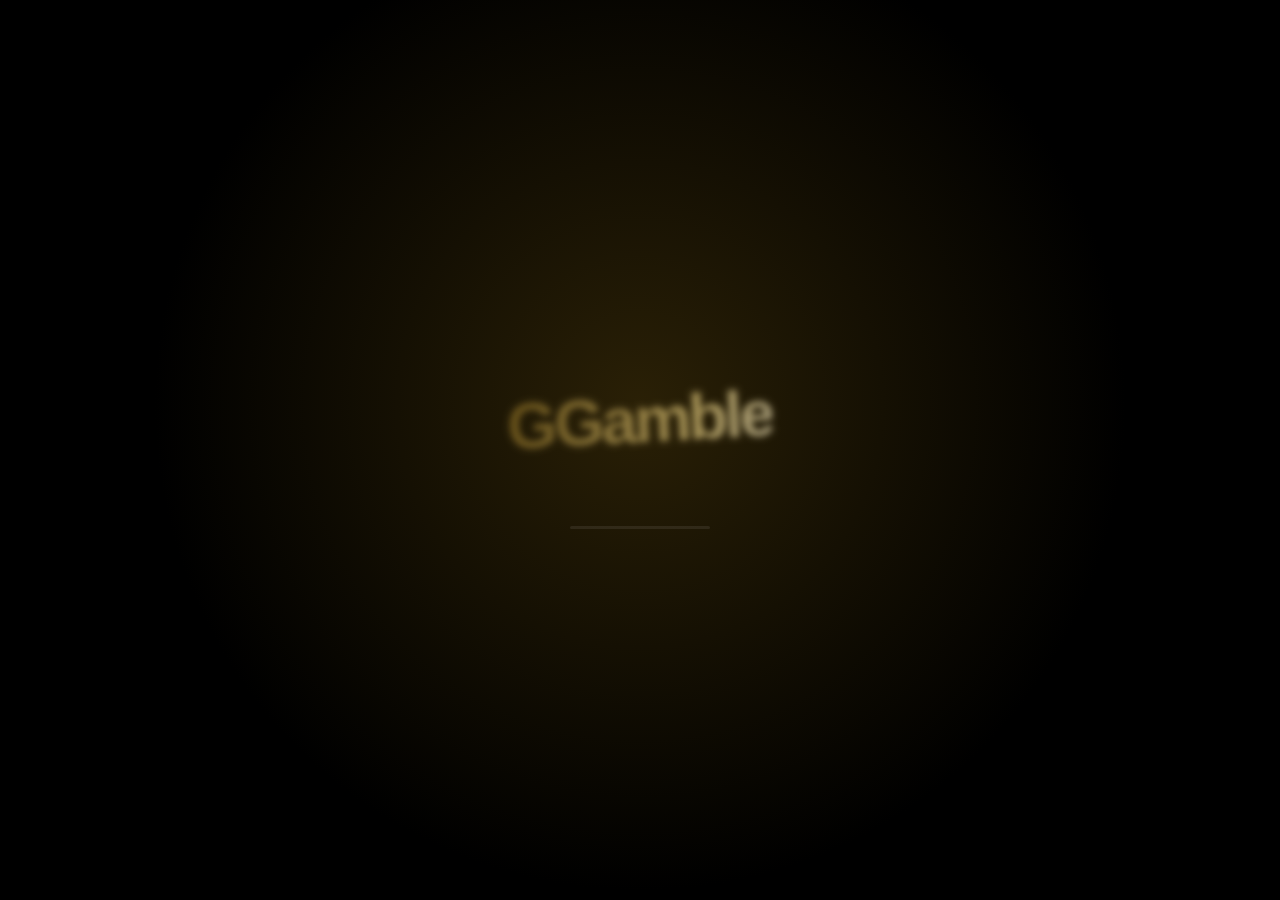
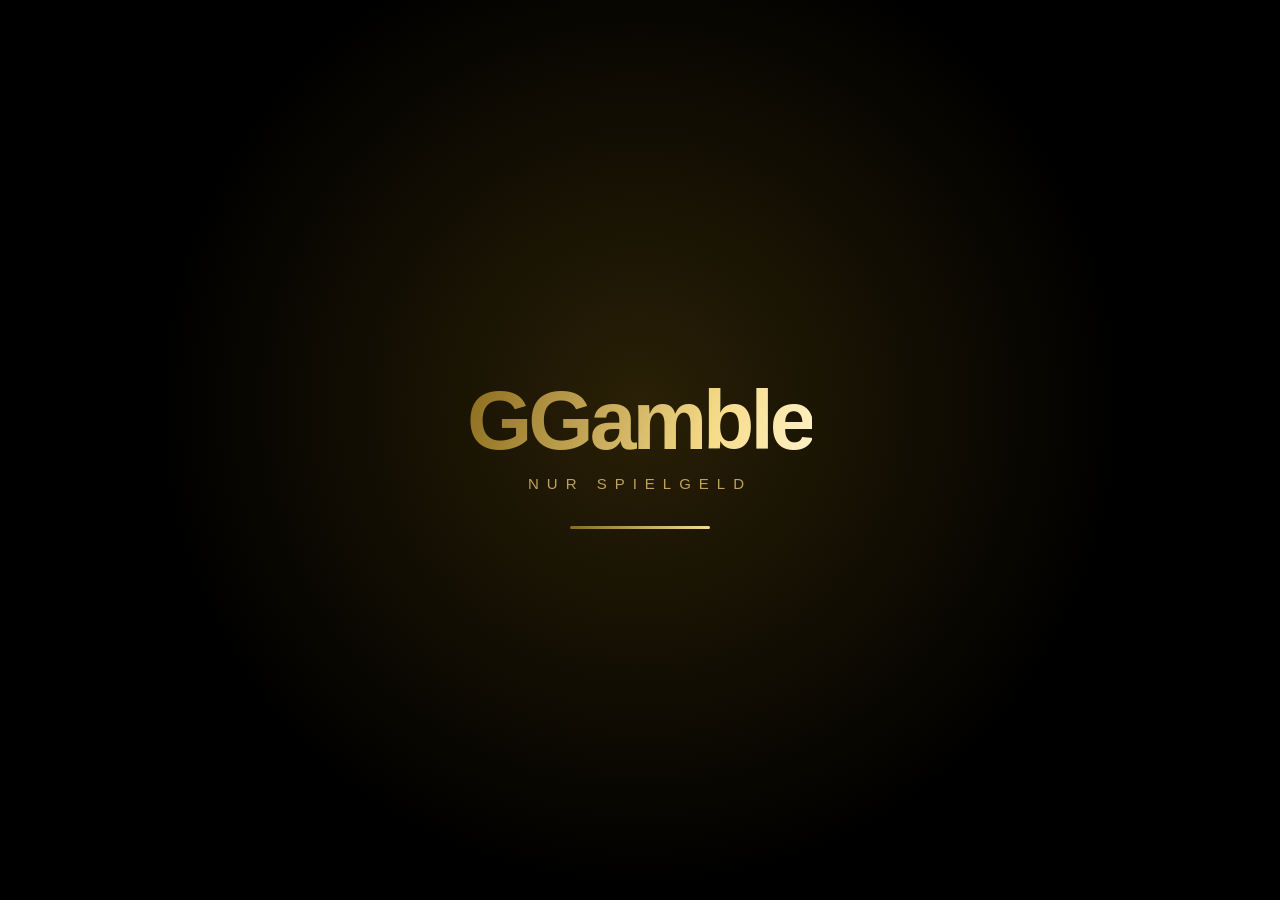
